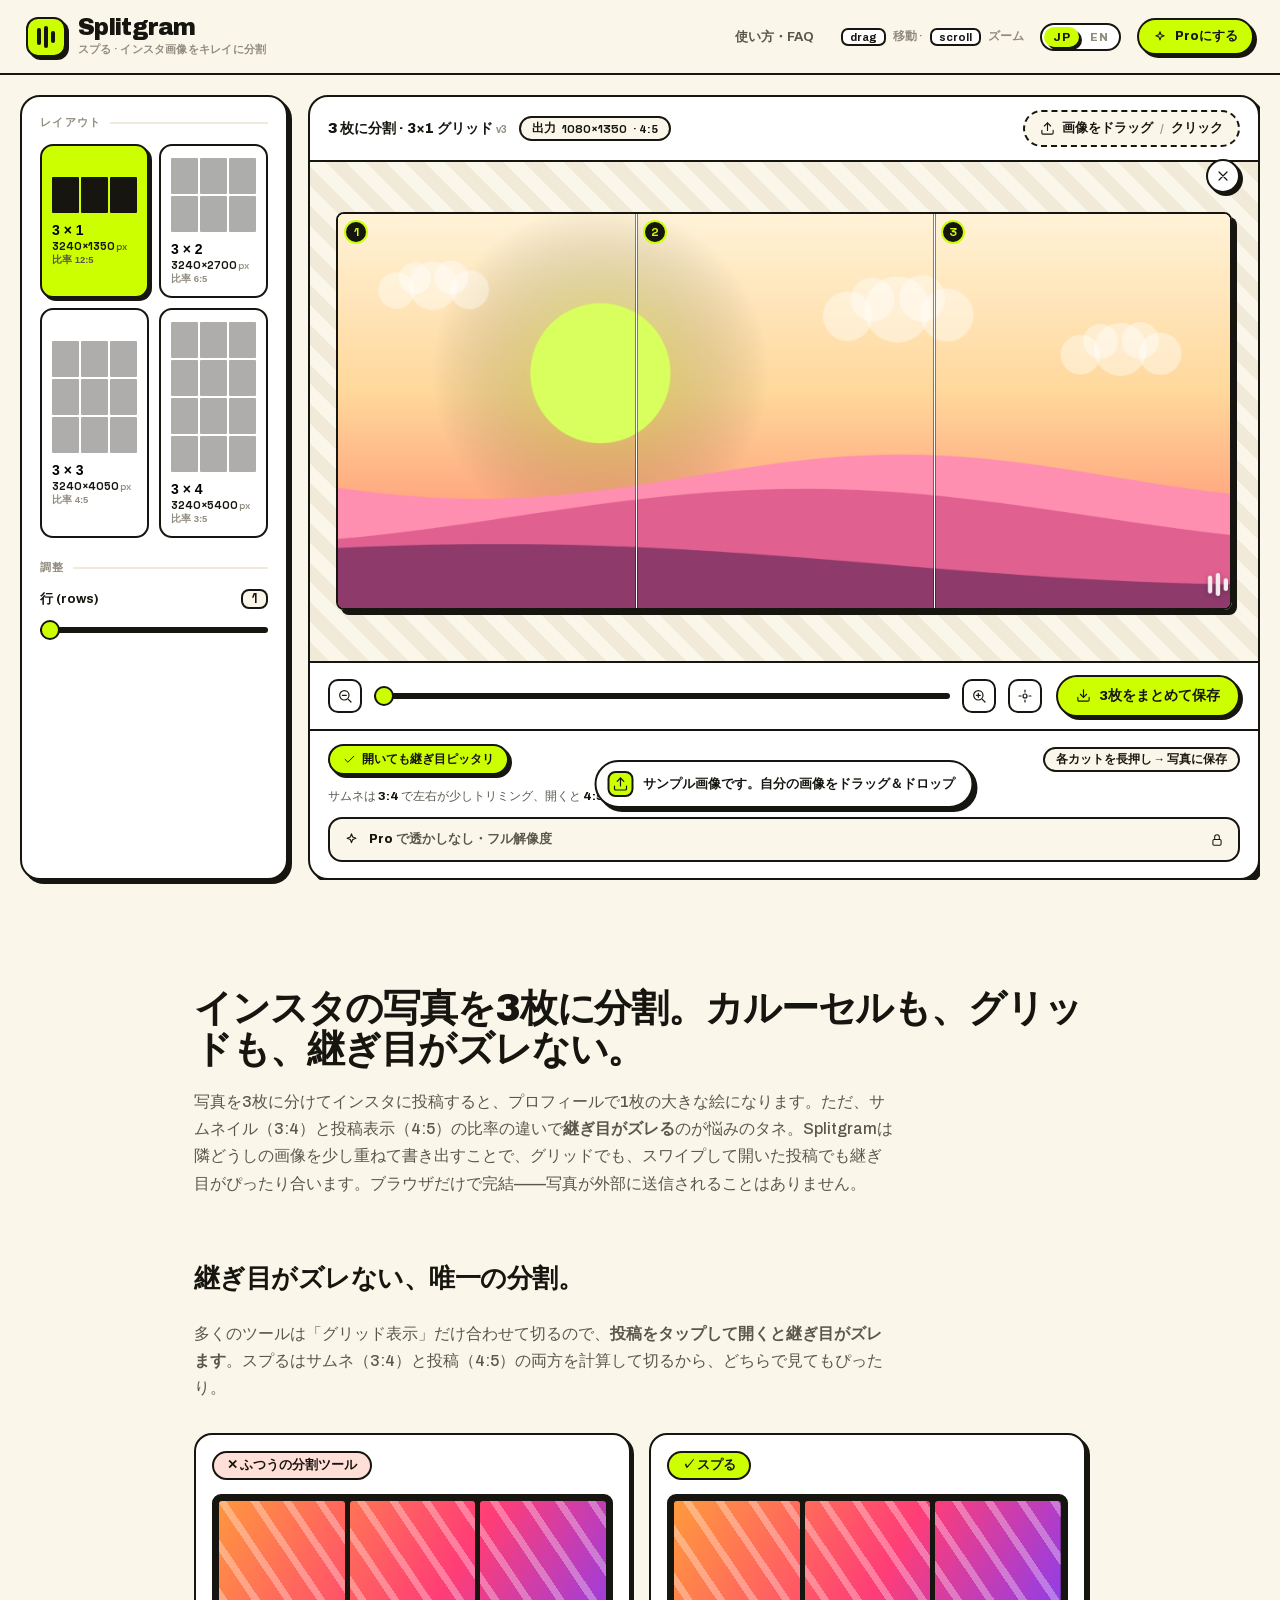
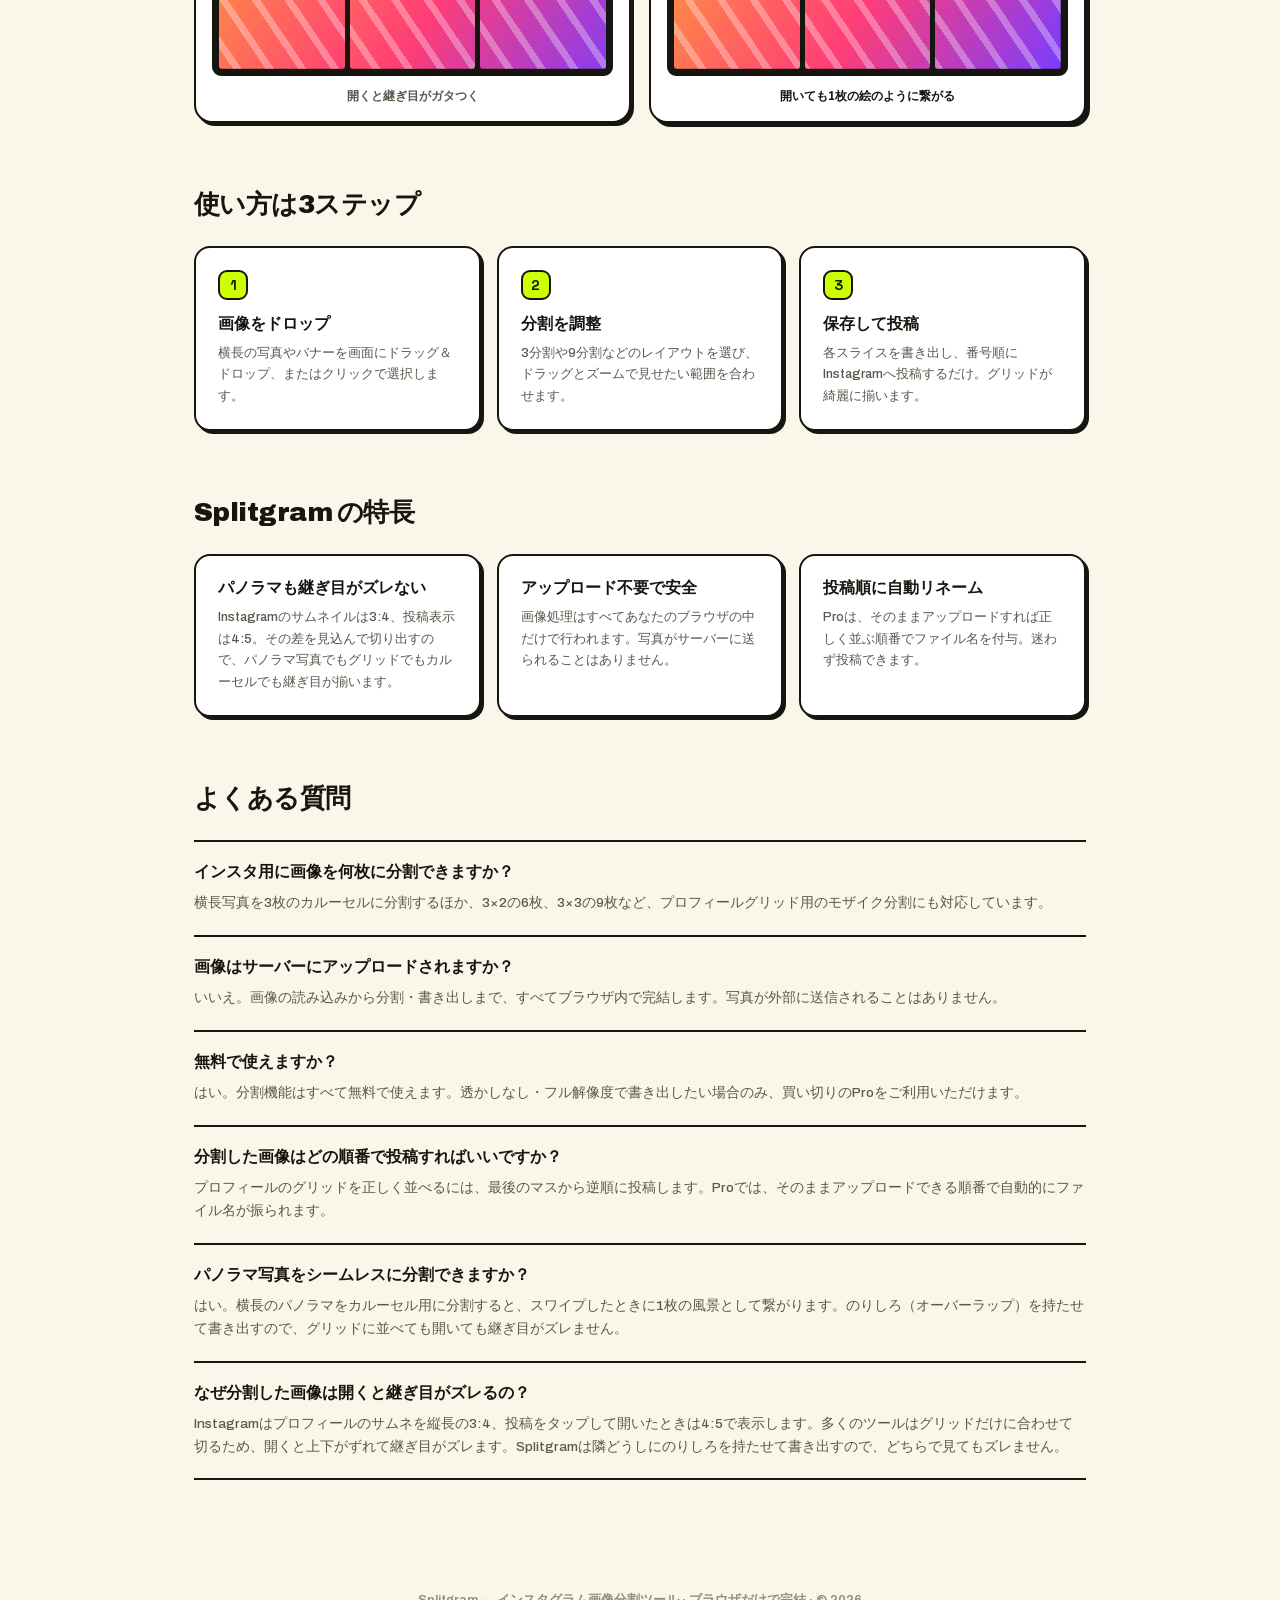
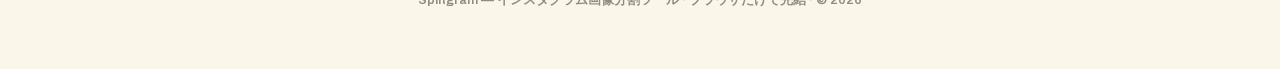
==== index.bundled.html @ 57d4c883 "Initial commit: Splitgram static site Imported from the current Netlify production deploy. Offline P" ====
<!DOCTYPE html>
<html>
<head>
  <meta charset="utf-8">
  <title>インスタ カルーセル・グリッド分割｜継ぎ目がズレない無料ツール - Splitgram</title>
  <style>
    * { margin: 0; padding: 0; box-sizing: border-box; }
    body { background: #faf9f5; display: flex; align-items: center; justify-content: center; min-height: 100vh; font-family: -apple-system, BlinkMacSystemFont, sans-serif; }
    #__bundler_loading { position: fixed; bottom: 20px; right: 20px; font: 13px/1.4 -apple-system, BlinkMacSystemFont, sans-serif; color: #666; background: #fff; padding: 8px 14px; border-radius: 8px; box-shadow: 0 1px 4px rgba(0,0,0,0.12); z-index: 10000; }
    #__bundler_thumbnail { position: fixed; inset: 0; width: 100%; height: 100%; display: flex; align-items: center; justify-content: center; background: #faf9f5; z-index: 9999; }
    #__bundler_thumbnail svg { width: 100%; height: 100%; object-fit: contain; }
    #__bundler_placeholder { color: #999; font-size: 14px; }
  </style>
  <noscript>
    <style>#__bundler_loading { display: none; }</style>
    <div style="position:fixed;bottom:12px;left:12px;font:13px/1.4 -apple-system,BlinkMacSystemFont,sans-serif;color:#999;background:rgba(255,255,255,0.9);padding:6px 12px;border-radius:6px;box-shadow:0 1px 4px rgba(0,0,0,0.08);z-index:10000;">
      This page requires JavaScript to display.
    </div>
  </noscript>
</head>
<body>
  <div id="__bundler_thumbnail">
<svg viewBox="0 0 100 100" xmlns="http://www.w3.org/2000/svg">
<rect width="100" height="100" fill="#FBF6EA"></rect>
<g transform="translate(31,30)">
<rect x="0" y="0" width="11" height="40" rx="3" fill="#16150F"></rect>
<rect x="13.5" y="0" width="11" height="40" rx="3" fill="#CCFF00" stroke="#16150F" stroke-width="2"></rect>
<rect x="27" y="0" width="11" height="40" rx="3" fill="#16150F"></rect>
</g>
</svg>
</div>
  <div id="__bundler_loading">Unpacking...</div>

  <script>
    
document.addEventListener('DOMContentLoaded', async function() {
  const loading = document.getElementById('__bundler_loading');
  function setStatus(msg) { if (loading) loading.textContent = msg; }

  const FONT_MIME = /^(font[/]|application[/](x-)?font-|application[/]vnd\.ms-fontobject)/i;
  const MIME_TOKEN = /^[\w.+-]+[/][\w.+-]+$/;
  function toBase64(bytes) {
    let bin = '';
    for (let i = 0; i < bytes.length; i += 0x8000) {
      bin += String.fromCharCode.apply(null, bytes.subarray(i, i + 0x8000));
    }
    return btoa(bin);
  }

  // Error sink persists across replaceWith since it's on window, not the DOM.
  window.addEventListener('error', function(e) {
    // Failed resource loads (CSP-blocked links, scripts, images) fire plain
    // events at the element — warn only; real JS errors carry message/error.
    if (!e.message && !e.error && e.target && e.target !== window) {
      console.warn('[bundle] resource failed to load:',
        e.target.tagName, String(e.target.src || e.target.href || ''));
      return;
    }
    var p = document.body || document.documentElement;
    var d = document.getElementById('__bundler_err') || p.appendChild(document.createElement('div'));
    d.id = '__bundler_err';
    d.style.cssText = 'position:fixed;bottom:12px;left:12px;right:12px;font:12px/1.4 ui-monospace,monospace;background:#2a1215;color:#ff8a80;padding:10px 14px;border-radius:8px;border:1px solid #5c2b2e;z-index:99999;white-space:pre-wrap;max-height:40vh;overflow:auto';
    d.textContent = (d.textContent ? d.textContent + String.fromCharCode(10) : '') +
      '[bundle] ' + (e.message || e.type) +
      (e.filename ? ' (' + e.filename.slice(0, 60) + ':' + e.lineno + ')' : '');
  }, true);

  try {
    const manifestEl = document.querySelector('script[type="__bundler/manifest"]');
    const templateEl = document.querySelector('script[type="__bundler/template"]');
    if (!manifestEl || !templateEl) {
      setStatus('Error: missing bundle data');
      console.error('[bundler] Missing script tags — manifestEl:', !!manifestEl, 'templateEl:', !!templateEl);
      return;
    }

    const manifest = JSON.parse(manifestEl.textContent);
    let template = JSON.parse(templateEl.textContent);

    // Nested page bundles (iframe targets). Each ships ONCE, in the ROOT
    // document's manifest; frame srcs carry an about:blank#<uuid> marker
    // instead of a substitutable uuid. Every document mints the blobs for
    // its OWN frames — from local text at the root, or text obtained from
    // its DIRECT parent over the relay protocol below — so each frame
    // navigation stays same-origin with its initiator and a deduped page
    // loads at any depth on any host, including a file:// download's
    // opaque origins (where a blob minted by one document cannot be
    // navigated to by another).
    const pageOrderEl = document.querySelector('script[type="__bundler/page_order"]');
    const pageOrder = pageOrderEl ? JSON.parse(pageOrderEl.textContent) : [];
    const pageSet = new Set(pageOrder);
    const pageTexts = {};

    // ── Nested-page text protocol (parent-chain relay) ──
    // Page bundles ship once, in the ROOT document's manifest. Every
    // document mints the blobs for its OWN frames, obtaining page text
    // through a strict parent-chain relay: a document only ever SENDS to
    // its direct parent (which, for every document the publisher's own
    // runtime minted, is another publisher document) and only ACCEPTS
    // text from that direct parent; requests from below are honored only
    // for the document's own child frames, and the ROOT never sends
    // upward at all. That last rule is load-bearing: the artifact host's
    // frame-ancestors allows claude.ai (and friends) to frame an
    // artifact, so window.top can be a FOREIGN document — a top-addressed
    // protocol would hand page uuids to that ancestor and accept forged
    // "page text" from it, minting attacker HTML as an artifact-origin
    // blob document. The chain never touches the ancestor: requests stop
    // at the root, replies are origin-addressed per hop (never '*' when
    // an origin exists), and both directions are origin-gated (on https
    // a foreign sender's origin can never equal this document's; in
    // opaque contexts — file:// — everything serializes as 'null', where
    // an embedded EXTERNAL frame still fails the gate by carrying its
    // own real origin, and a sandboxed child of such a frame is excluded
    // by the own-child-frames check plus uuid unguessability). Shape is
    // deny-by-default: one request form, one reply form, no error
    // replies.
    // window.origin is the SERIALIZED SECURITY origin ('null' in opaque
    // contexts such as a sandboxed preview iframe) — location.origin is
    // computed from the URL and stays 'https://…' even when the document
    // is sandboxed, which would misgate every opaque chain.
    const OWN_TARGET = /^https?:[/][/]/.test(window.origin || '')
      ? window.origin
      : '*';
    function trustedOrigin(e) {
      if (e.origin === window.origin) return true; // https chains; opaque==opaque
      // file:// trees: Chrome serializes the file document's origin as
      // 'file://' while the blob: documents it mints serialize as 'null',
      // so the two legitimate shapes can never string-match — accept the
      // pair in both directions. https origins never serialize as either,
      // and sender identity (own child frame / direct parent) is checked
      // separately.
      return (
        (e.origin === 'null' &&
          (window.origin === 'file://' ||
            window.location.protocol === 'file:')) ||
        (/^file:/.test(e.origin) && window.origin === 'null')
      );
    }
    // Non-empty only in the root document (nested bundles ship an empty
    // island), so it doubles as the root marker: the root answers from
    // local text and treats a miss as authoritative — never relaying to
    // its (possibly foreign) parent.
    const isPageRoot = pageOrder.length > 0;
    const blobUrls = {};
    const resourceBlobs = {};
    const UUID_SHAPE = /^[0-9a-f]{8}-[0-9a-f]{4}-[0-9a-f]{4}-[0-9a-f]{4}-[0-9a-f]{12}$/;
    const pendingFrames = {}; // uuid -> [{el, frag}] awaiting text for own frames
    const pendingRelays = {}; // uuid -> [childWindow] awaiting text to pass down
    function mountPage(el, frag, text) {
      const pageBlob = new Blob([text], { type: 'text/html' });
      const u = URL.createObjectURL(pageBlob);
      resourceBlobs[u] = pageBlob;
      el.src = u + frag;
    }
    function deliverPage(uuid, text) {
      const frames = pendingFrames[uuid];
      delete pendingFrames[uuid];
      if (frames) for (const f of frames) mountPage(f.el, f.frag, text);
      const relays = pendingRelays[uuid];
      delete pendingRelays[uuid];
      if (relays) {
        for (const cw of relays) {
          try { cw.postMessage({ __bundler_page: uuid, __bundler_text: text }, OWN_TARGET); } catch (err) { /* gone */ }
        }
      }
    }
    function ownFrameWindows() {
      const out = [];
      for (const f of Array.from(document.querySelectorAll('iframe'))) {
        try { if (f.contentWindow) out.push(f.contentWindow); } catch (err) { /* detached */ }
      }
      return out;
    }
    window.addEventListener('message', function (e) {
      const d = e.data;
      if (!d || typeof d !== 'object' || !e.source) return;
      // Origin gate first; the structural checks below (own-child-frames
      // for requests, direct-parent + solicited-uuid for replies, the
      // root's never-relay rule) are what hold in fully opaque chains
      // where origin strings can't discriminate — a sandboxed root's
      // FOREIGN wrapper still fails all three even though both serialize
      // as real-vs-'null' rather than matching.
      if (!trustedOrigin(e)) return;
      if (typeof d.__bundler_need === 'string' && UUID_SHAPE.test(d.__bundler_need)) {
        // Requests are honored only for this document's own child frames.
        if (ownFrameWindows().indexOf(e.source) < 0) return;
        const uuid = d.__bundler_need;
        const text = pageTexts[uuid];
        if (typeof text === 'string') {
          try { e.source.postMessage({ __bundler_page: uuid, __bundler_text: text }, OWN_TARGET); } catch (err) { /* gone */ }
          return;
        }
        if (isPageRoot || window.parent === window) return; // authoritative miss
        const waiting = pendingRelays[uuid];
        if (waiting) {
          if (waiting.indexOf(e.source) < 0) waiting.push(e.source);
          return;
        }
        // Never-answered uuids would otherwise accumulate forever under a
        // request spray; past the cap (far above any real page count) new
        // relays are dropped rather than remembered.
        if (Object.keys(pendingRelays).length >= 128) return;
        pendingRelays[uuid] = [e.source];
        window.parent.postMessage({ __bundler_need: uuid }, OWN_TARGET);
      } else if (
        typeof d.__bundler_page === 'string' &&
        UUID_SHAPE.test(d.__bundler_page) &&
        typeof d.__bundler_text === 'string'
      ) {
        // The shape test is load-bearing beyond tidiness: the solicited
        // check below uses the in operator, which matches prototype keys
        // ('__proto__', 'constructor') — an unshaped key would reach
        // deliverPage and throw, painting the error banner.
        // Text is accepted only from the direct parent — the document
        // that minted this one.
        if (e.source !== window.parent || window.parent === window) return;
        if (!(d.__bundler_page in pendingFrames) && !(d.__bundler_page in pendingRelays)) return;
        deliverPage(d.__bundler_page, d.__bundler_text);
      }
    });

    const uuids = Object.keys(manifest);
    setStatus('Unpacking ' + uuids.length + ' assets...');

    await Promise.all(uuids.map(async (uuid) => {
      const entry = manifest[uuid];
      try {
        const binaryStr = atob(entry.data);
        const bytes = new Uint8Array(binaryStr.length);
        for (let i = 0; i < binaryStr.length; i++) bytes[i] = binaryStr.charCodeAt(i);

        let finalBytes = bytes;
        if (entry.compressed) {
          if (typeof DecompressionStream !== 'undefined') {
            const ds = new DecompressionStream('gzip');
            const writer = ds.writable.getWriter();
            const reader = ds.readable.getReader();
            writer.write(bytes);
            writer.close();
            const chunks = [];
            let totalLen = 0;
            while (true) {
              const { done, value } = await reader.read();
              if (done) break;
              chunks.push(value);
              totalLen += value.length;
            }
            finalBytes = new Uint8Array(totalLen);
            let offset = 0;
            for (const chunk of chunks) { finalBytes.set(chunk, offset); offset += chunk.length; }
          } else {
            console.warn('DecompressionStream not available, asset ' + uuid + ' may not render');
          }
        }

        if (pageSet.has(uuid)) {
          pageTexts[uuid] = new TextDecoder().decode(finalBytes);
          return;
        }
        if (FONT_MIME.test(entry.mime) && MIME_TOKEN.test(entry.mime)) {
          // Strict artifact hosts allow font-src data: but not blob:.
          blobUrls[uuid] = 'data:' + entry.mime + ';base64,' +
            (entry.compressed ? toBase64(finalBytes) : entry.data);
        } else {
          const blob = new Blob([finalBytes], { type: entry.mime });
          blobUrls[uuid] = URL.createObjectURL(blob);
          resourceBlobs[blobUrls[uuid]] = blob;
        }
      } catch (err) {
        console.error('Failed to decode asset ' + uuid + ':', err);
        const blob = new Blob([], { type: entry.mime });
        blobUrls[uuid] = URL.createObjectURL(blob);
        resourceBlobs[blobUrls[uuid]] = blob;
      }
    }));

    const extResEl = document.querySelector('script[type="__bundler/ext_resources"]');
    const extResources = extResEl ? JSON.parse(extResEl.textContent) : [];
    const resourceMap = {};
    for (const entry of extResources) {
      if (blobUrls[entry.uuid]) resourceMap[entry.id] = blobUrls[entry.uuid];
    }

    // Artifact-host CSP (connect-src 'self') refuses fetch() of blob: URLs —
    // consumers read these Blobs directly. Survives the swap like the error sink.
    window.__resourceBlobs = resourceBlobs;

    setStatus('Rendering...');
    // Page uuids have no blob here — they ride inside about:blank#<uuid>
    // frame markers the pass below resolves after the swap.
    for (const uuid of uuids) {
      if (pageSet.has(uuid)) continue;
      template = template.split(uuid).join(blobUrls[uuid]);
    }

    // Strip integrity + crossorigin — blob URLs from a file:// document inherit
    // a null origin, so crossorigin forces a CORS fetch that SRI then rejects.
    // The manifest bytes are ours; SRI protects against CDN compromise, not this.
    template = template.replace(/\s+integrity="[^"]*"/gi, '').replace(/\s+crossorigin="[^"]*"/gi, '');

    const resourceScript = '<script>window.__resources = ' +
      JSON.stringify(resourceMap).replace(/<\//g, '<\\/') +
      ';</' + 'script>';
    // Inject after <head> so the DOCTYPE stays first; prepending the script
    // would push the parser into quirks mode. DOMParser always emits a <head>
    // (synthesizing one if the source HTML omitted it) but may carry
    // attributes through, so match the full opening tag. slice() rather than
    // replace() keeps us clear of $-pattern substitution in resourceScript.
    const headOpen = template.match(/<head[^>]*>/i);
    if (headOpen) {
      const i = headOpen.index + headOpen[0].length;
      template = template.slice(0, i) + resourceScript + template.slice(i);
    }

    // Parse the template and swap the root element. Scripts inserted via
    // DOMParser/replaceWith are inert per spec — re-create each with
    // createElement so they execute, awaiting onload for src scripts to
    // preserve ordering (React before ReactDOM before Babel before text/babel).
    const doc = new DOMParser().parseFromString(template, 'text/html');
    document.documentElement.replaceWith(doc.documentElement);

    // Resolve page-frame markers: mint this document's own blob for each
    // framed page — from local text when this is the root, otherwise by
    // asking the direct parent over the relay protocol above. An
    // unanswered request leaves the frame on about:blank, the same
    // degraded state as a refused embed.
    {
      const MARKER = /^about:blank#([0-9a-f]{8}-[0-9a-f]{4}-[0-9a-f]{4}-[0-9a-f]{4}-[0-9a-f]{12})(#.*)?$/;
      const needed = [];
      for (const el of Array.from(document.querySelectorAll('iframe'))) {
        const m = MARKER.exec(el.getAttribute('src') || '');
        if (!m) continue;
        const text = pageTexts[m[1]];
        if (typeof text === 'string') {
          mountPage(el, m[2] || '', text);
        } else if (window.parent !== window && !isPageRoot) {
          const had = pendingFrames[m[1]];
          (pendingFrames[m[1]] = had || []).push({ el: el, frag: m[2] || '' });
          if (!had) needed.push(m[1]);
        }
      }
      for (const uuid of needed) {
        window.parent.postMessage({ __bundler_need: uuid }, OWN_TARGET);
      }
    }

    const dead = Array.from(document.scripts);
    for (const old of dead) {
      const s = document.createElement('script');
      for (const a of old.attributes) s.setAttribute(a.name, a.value);
      s.textContent = old.textContent;
      // text/babel scripts with a src: read and inline. transformScriptTags
      // does XHR against the src, but blob:null/ from a file:// origin is
      // silently dropped. Inlining makes it a plain inline babel script,
      // which transformScriptTags handles unconditionally.
      if ((s.type === 'text/babel' || s.type === 'text/jsx') && s.src) {
        const pre = resourceBlobs[s.src.split('#')[0]];
        s.textContent = pre ? await pre.text() : await (await fetch(s.src)).text();
        s.removeAttribute('src');
      }
      const p = s.src ? new Promise(function(r) { s.onload = s.onerror = r; }) : null;
      old.replaceWith(s);
      if (p) await p;
    }
    // Babel standalone auto-transforms type=text/babel on DOMContentLoaded,
    // which fired before we swapped the document. Trigger manually if present.
    if (window.Babel && typeof window.Babel.transformScriptTags === 'function') {
      window.Babel.transformScriptTags();
    }
  } catch (err) {
    setStatus('Error unpacking: ' + err.message);
    console.error('Bundle unpack error:', err);
  }
});

  </script>

  <script type="__bundler/manifest">
{"c3d21888-2f3d-469c-a097-fc1dfa2e267e":{"mime":"text/javascript","compressed":true,"data":"H4sIAAAAAAAAE+y9a3sbuZEw+l2/ou03E1I2RY09m71I0TiyJCfa2JZWkmc2x/Ertcim1DHZzXSTlpWJ//upK1BAd1Oyx7ObPWf5zFhkN1AACoW6oVDYfPRoLXmU/G6aj7KizpKTLB0t8EmFX4bj7EM2LeezrFgM/1LDc3y1V85vq/zqepH0R+vJi3SUXZbl+0FyWIyGSVqMk3xRJ+lkkk/zdJHVQ6l2dp3XSV0uq1GWjMpxlsBPaXacLItxViWL6yx5dXimj5NJuURwBb5AEC8P9w5enx4kADqTx0lVlotknFfZaFFWt0k5gae+oUWVZdiBzbX+ZFmMFnlZJP2raXmZTgfJJKU668lPa0myuJ1nUDn7OC8r6P/Ozk7SKy//AmB7ya9/ra9n5XgJbT/At9jnSV5k417yTGH1pf56suVhcjEGqb0goPximM7GAIF/9N/2BETvnekhQpN+JzuJfPn735M6m05cMSkwpEmEYj99Wl/fXvvUR4QMEoMA18mfYBSA53pR5TDO7TVo5UNaMRX8kFU1loZOP/nX4XfDJ/x+czPZPTs7eH12ePSaf/54nRVJOh7nxVVSZDdJfTu7LKd1sih5KnC2Blz0eJqlNU5/Uec44em0LrUqFO8R1W0A1S1KgLBRX6dVNt6sq9HmZTp6nxXjTeraKbfQY6BnQAX8JFkiLWG76RURB5U+mGZIwBvT/H1GU4IkyeM82N07Oz94efAKxnN+9qfjAxgtgxpOyqrP/RlmDKAHyLT1jo9OznZfdldDHKfTuNaLk93fr25uUqVXbe2dnp0cwp9XR/sH3ZV5Ks+BTrNGf0+OXhy+PDhZ0eOqxMmqWmr+cLh/R80POKNxzb2j12cH/7lisEAKi+xjY6wvjk5+3D3ZPz85eLECUWV1k1bj8yqbNHD15vQYWcUKRC3rOTKZzpovD09X9Furn0/zutH7VwevjrqrzrJZGdd4ufv//Km7xjT9221c4+jFi9O9k4OD193VysmkHgEDLHzdV7t/en5wfnh2cLJ7dnRyfvqnV8+PXvrK+SKrUmAlWvzF7pv/bCnd+93vtGQPizrOcpUtDuXFi6I/S28vM/p9Oc2YyyZJPknCF8QXi+WU+Jmy2aDAA8OLFUwCEmqxrAqquU2PPq3RH+y3rw89gQ63Dxs4cNDQ29Zi77BfYbk2tLzbXnPja4yCehGw/8Y4gsLBgKKB0tNNlNsJiMQ/ZtkcWG0F7JFlH3DXZVUB+wChWM/Txeg6q4ZUdlPpB4ljjwvtuzIoL6g5AY3Af5fD4qyKdOoe4MiSnxhCOZuXBcD4JG836a+0vkX9xe5u37e/l9iRXo3SYZJfLQERSFL1cnSdpHVyXd4k0xLkRFoky/kYNAsGWF+Xy+k44fU4BpWhwinIFyCKsjEKoe7BP8cG96g1N3roGcgmbDkaQVx5d7T4j2W2zFzNYOADRuVm8kYkUpUBixwvQSW5zK7TDzl0E4Z/QWPOxm9oQPUFKjXT7Cod3aKmkQ2ZomrqKMjIl/RqC+T9tM64iXE+PkUIoJXwWwYlZT4L/+VNoaTCZc/il6iyUQ2d+uTmutQZgBIwN7f+JZZNFwmIcAYnoKa3gAIU+KgFLKrlaJGNu+foiNr9RWnTNbmfXS6vpN0XVTqjuf2kvFAqH3wE5J0uAH9aRBem44J1Fpfq1/hV17yu/E6IVFp5gKx4rtTez2GzRYDi9b2gdd/+/XrAfUBkIT1TqSSfzVkn4jWaF8ibgdAvbwOKgn9AJ0CiWlvVe5Aa8puhK0rvqEOFd8djaGQ5C8brh4oTVwvQXo9GADWQh2Q4ZliZ82RCY765RqMCX/DIkNaZTj+k0xzX1HhNgCKLb8fcusEtN/t4pwPJDrnYp/0MV/[base64]/5Ei94SDodQ0GMaAVvp2nH8p8jLbzi3Q6RSsomcDIlhUZwC/yy6xibNeL5WQyBCN8gSRDMoebYnoAbgtVQPWECmSazfA3WGM58OMxEktSsxzBvhLEvK6X0BNoZv/gBxhcPh2D5RQMg6isDTNnJGBgTYHwpk72wdqUBjKh6uSmrN47gGzYkcF3KJy9dny/XWXZ6ng+aNQxkn6r60WzFsmereajNZUcpnNRz4edAqX9xfYdkJpKR9tju/qAFY+AYsQMz2qc/MV1CcQJb9LkeXqZTZP5dHmVF0OqwdUOiwSsvf2kj3pUkcxhGtMroIKbHCoDfaejUVYTUCYrlcL1upj40NYtynzQYyYLVNzcgxxIOkvHNOOOV4MBV/RprSxi8ejZESp1fSSS8yktl7S6WuKarYfw+2pxPcAnSC3oftitqvS2TyW/T54kz7jSBnzdSr5dHyTn76E/O8mTbf72W3rPPx4/tkwwIahvqRRUf2cbpqfvtl1ZxxOTZF4BTn6EYcGa6PdwfL1BwiPkfq5HcnWN/3coyaoKbLjPwsnT+yPlqcHK0wgtTz1engpinsrPTtQ8bcfN0/sgh0Z6H+xY9AQgpuigjACoriieqdF1WlyRgwmdUdPyKh8NkttymczIh3mTAu8HckZXlNZj+4IU1HKa/QikTyJzP/swvLm5Gf6lRrq+yabTYTA5KxXJz+AS2waeKi/3VIP664Fc59pkP/fWQ+IBfKGA731T9/xMCcXgH/TMjNJF/y3BeOenBRGU1SAmFhtgYaIU2ChAmdqYoo+THA8byhQ263SSbaBLqrjaGJVZNYpVFmwJ8fuCOyRNz9K58Vbmi2xmOy9qxymB5beuc+skffYAy5PlFFj3a2N1jDO0EOukLJgU5lAo/6i9CXsyBPl7nU8W/Z5Q2lbSSx4L3riRHzNifgV2EhgtwAezfpGQPxVAp2PiocN0Pp/erouHmmyfUYpl8oU0jLwair+vk8ODf9tKrheLeb21uXkFfVlewizMNifiYt8k7G6yXN588t0/P/nWw7jvlBTlBlui2O8NWA5Xopzg54UgHf15ixINKu7/EEVJX9bDW1p07wa6PgYR7mQ23MrFeQYzFREJtLrI2EKFsm+KWbmEfo2duSYG11okIF6X5bw/X15O89Eh6kWgVg1IumXVa6N123V47qxLcgCFlYfmpV1sznR9zWs2APLrXyd9+2CI/[base64]/kKm1TirAcI44RqyifRN7Yc57FnaGoST49nrF0wD9A/oI7PLw3hmFH/Yn/SyRhfNAk0WkvTO6ZX8FRU99ZcEyjOuEu5J6JgyTpO962wEjObmGlRBUMABMM4lcUMaJpg61rsDj3WOFcLv5ikIHnWzII4/RYuL3Ea5/rjJnIRFQ8jDES7+EzC2aZYWn8BkgD7nE21xwNZEUmJPb/I6M10A5kTmsXsCZOAcQezqyetXDGfL+AXCjjZcsM7+g5kZrMW4g+kF1dfPxFB2NMX7VRBvh4F/KN8Ded2g6pETCtlERAJUUCMgyRQ48i0vKcAR6sePHsFkPHqENJkm+0ev2BeZMkOWqgrhT6i/pLcOt7RiaR6pYVRvsFmGX5czpHsQf0BI6EhYiOvP9UdnvFfLurgGBYcUJ3TqwDq+qEnRwAV4kzIHoDUyjjtGOLnJoTdYhrEBtQlJblEwlV44FkHluazCuXB9+hFeSgXaXfZv9nNxnF7EvfhcKmU08UxWGZunDZJ/[base64]/EdLlzbNPRKHTbJERlpPXoCNG+P2fSetCZjSqlcRuh//ltF+Z5lYQ/2mGcTBJvbwEuo6on9gkyYzsY14vamcWnKONAjjhGcprBabDl6qy347wZ1lF5i1qDIvs6jZQ09IPaT4lLyCsKBQBCk8UoxxdO+Sly3njbYk0DY0c7R9toUe1hD4FXUK1yxk6asQ8SsbLiik+ow7915I1/Fzk6dRQtTwRaQZjv5R+jVkT/C+h+te/AKmfCotcReYWHV9O5cqMe9aecxtmop3vJEc0B0P+7V5ns/nill95m47blAqTKsv+lvVNQWonUImfU7AQKfLX2XSOnmtUhhFvhHwme6LKibVUrHrs0OS0jz7Sfk3mK4aeDGQiK0UK8XMqg4Yj/t32z6USGW30jXwBh0HzpD0xEQDtTqAp1IJRrgjWUrAeJpOM9siYhpMp9mC45hvCitCKwY/3OuQ4vfnfMjFoJulyutBRkE6Fz0E8gswF8+gK+VC0Rce8atPu0LmWFdCOAwl2bJuFwfMF/zjUGr9BXvNSj0x7M7ur+GOsHTh9gKtKqc/UBpyh9dU0ga+tB9zdQ+fTtxo5drRaFkl9W4yuq7Iol/X0diAdFA88tpvhbtiSnFUwLok9AGBXZA4OE0LoKC1UvKCxU87ZwcXQHFtkw0UwlH3MRsuFWj3K7rCX2klyDIy4bYEksnhsB86hhIZJOkk3ttAGzmi4zMQOSdTOmZc5sueCAWJfJkvaLuujPAwwtD5MDhtwnKNgOSeZ6WjOL2/n6SYHK3Yn5CjrKKRxx4UmtiaMQgNuzTO8SVXOeME9ctKffCJu9DhlZoBEUlU2yvIP2TGxJ1zqlxmwxCAWJjKzBmQ1EQlSdGbQY3ylLM1ZbejbucyUfJBjSVQldtbMViiG/+6F513yuDSDXMhCko9GyRT3keIaZ+Cl+WfI8lrp0spx60uIPQ0oUNp5naNyG4TQLoVtGJyEiQXYetAed9wsEwQSR68pfsLL+AVQ/A1N/gF5+Zxo7w+Hw/WtZJG+Z8eGyCJoj5EDkjzn7WjAvfif0BnFHjbvoiUFkpnaajhDr0yscc+8vBlGGo6ELXcpM5F+EoqWr+Sr+WJPjXTj63lpfr6PxnoZf6Z/5ou8MxHPuHN5CrmJZxIlxb0WaMcKNe6KYJHGy7KNII0nRWjSUGHDDxIS4n42B46N7AVV/FoFA353wepkAaKvnTRdMAZ4Z51+ZczkQcEYCepRlSQq5nB2tOqkCaSVGeqaYKDS7F6VOcfVz8oP/DaBL5WycoaHcYagi1w6VRtjSMQFf5N5FzvoCAs6ooHLIMWFTmGWvVpUIB/E51V92vlxGKBB7ziuZDy0b3vuR29gtgBmwJhAP6xonCN0E6NURoVxVOWkl9REdGKgAguCCatJ25VNgIBM2TmPsKBLFBiEodjVbTLF7bdh791AulYF/oS3ocE/wD0dPnHB8poOsyCDxJ0/p+/wGEBDAM2N+nLvjb3vnn73z+vQG2aUsuHAqMS5UJKC0cveZEDRrGby1kVeTEovBsTwYijHsjHSb1ktg8QC8VtHQALW7AwDAiiQo/dNTTIFl62feAokmQIbTf49/ZCe0tyFRD5Mvql73N+3376TL0/e+d0WnhXSmt2xm233TqI8cfs3QJqLkZgUZItDD0Jy9EOgnbXg3RD469FN4RDFMNbtqLsmRMoOotbe8mOzl76m/4YhDm5O9pez2S0iOjSz6LGfL5j/llkM+NBeWQDB51kxCqJ3UYlS+7G+Bq4GwgjWEBiXIPFGuFlEOKz33rjFbbp5DCvzf75V7V9+vuGLtDW3WDg2cxKgJ5gtVMXiOUaY7aDsbnUMliNaMUTQx7T6lv6ynM3VY+IDwAgfjLN+e4uDNnpa1cO8xl41DH7e7VwjTwN0z1njOj1EfylKtyt4qC/JarJ0NkLbHqBPHMtBvMNUegeTLKg4wNuzgogJ1lk67TsIoVIqfMa9DWY7rymU6pBDben7UJ5trwzDKMqNKhtnwPDAWrOjk9r9VAcn7ZuW4J3rxKb3ESQXPZQshK8LUJRRQANfJr0iJw8jxqFu1BmFsH7gY5frbA6wJ42P/TBAFKRnsDDKKp2CScoH5ZJTEF93S645oHvz6dNv//mfIjeGG2bNDk/aUaYYUFq5bJkg5aZ1nlUbi3KDToKCgluMxYHhX3GYavZxlM3Z7mDyQcWg4gAG9LLUdXqVub/ZR5I84ptmiEDSMDezYdIXTUPdh+L+Nk1QBxGVeF6R3AJR/DUBFN/VhcwEU/e6skwi/1+9AN76Iv/4KmPzQ4x6Dq5Fd1JCi9jNPSlw8xJWqXivvMEME4NipE+txbEvGIFZcmjUWXpFgLIM3Sc43bj3Us9h6sY8vaxDukln56/GJSG1A8s9M9B21ByV45bNE61yjsx0YduAE/YXQYVqNJS3zcp09ordY3F0DQXX8AJ1gTXqVxPpJ6L1K6A/WLBIuXsSzHaG9NE+EwtQLL2qgMEPPCytKrW8FtOMQsDOj9BLl/SDowU6ThdM0q1KdLarwSEkZtES5bBx0K/J+Xh5CxSD+kDOR678kiAjtl6Q+YNFe2jNpmAIKLzrdA4KOer1CLZeYohPNrZ+gUrOCPPU+mDifooOYVQOBsn77NYdokITG7hblYMthMLp9NQF9gyMSjBIssUIlE/kZGRgM1R4T4aWQqNARNy7orBPrc8r33LUQTjuG/KkIjsYCiQFiHxuVtYYYz+byQqtjYeUfXvE/[base64]/2mfj9K5kHWi/X6kkjmNhDLL1FnATYR6XsIy+gO4IY5jXYhOOGhazlFOzSAY9bBiQj4RXhh2A2Bjj5hV/EsKIXpdk2JsdfxYqER6YyzHgm7xvS2xpljTBETniexlqkVa2RFv6Y3a4SEdZE7pJ9VjpxKGnvjJcJb97gGYqcHbIFSoSyWogSApb/kPwj7JrkaZnBOqatD1pd45YlpH+WuoAQrxi6GalH1oWgYrNTFDN9okrahxZxy1n2zGteUouqXKIb+7osae8Z+T3O6ro00SWEr7LFjxVOMrlU+kBGWXVGdlZeFPr1hkoE2/McOe2jjHcSV9VGH5uT5+ZpI7wxqMEdda1oV6UZ1604yNm/cDqYaF+qvVhAfPAgeWbHhuHNfQwYDkrCw/WHyZYtSLSKM4JHllFTw7071vmZ/qsMjyhgvopNPNuoawzrvgA5w2fj4nnYY/8CzQNZtaHRtWgZc0/q9FyPXpeLTAUlrkbthx6XUmZ4Bau6Ip6NZw3Y84piqrO7YOD6U1KNnkc1cBqCMeieUrIT7wBBn/9AIgUIF5YIuloK9FoCb/oLLrW8oEOuPPyQahr5FSw7EHOAqmHOFTIIQJJfYiaQJks44c3LMfMBMM04JEHkZr5imOsSHU48ImfRP731weQiOyW/zESO8pJD1e05+fUZYEv6f1d+hjbKWNiF0EBUawPMxNrBB7VroHRU/O0EJySV2hLJbDlUK89/oVlkHAM0dU3qmmbNY85b01rPppBpqan5Y9rqxulrmtVPKXfNK0xd0wrA5nRpqa0JXVbWdVldugG8xIwuAmTVVDYyktgpG/7qV1zBLgPTIZsYx3dFj6GoN9RTRdDViI9p2AEukCG8qFGV7hnBF86gT+UTNyziurp3y1pheB704VizAbX3IU7us9XajpWYC5KQhFeOWBoAgXP2nxNO/tPWjkvDE4+TpKiIurZ1bdIP8Afn31d60OCvQd9dQYu/T2sdyOxi6kNe+Ch/XmHCoPYhurxBdohhr3DAmEAocMxGsyvTn95Oy3QM74Pyw3N50ayBoWjN4vg0QF/sDOHPXVhAMH1pen09bNz5RT7Gk9AiuFyl9vm4w2s7AQGOSuHySs5vhGIkas05isPdIx8o6fekwxI+FcnB6cHJDwf7uFSPT51zGzToLfL4DKTZif15fo6Z4KInlAKPn60liUtkQqkk0ik2DJq/bFmdXpMtZ97BwgrfyYmn3UsgcNafoUhtIjvbC7jAv1AnhtH/gDoHuvVHdAC/zd4IceSOIeJxfYzDhqVv5x9HJ/vUDt/w20DYz3jrGLSREAyWMzSLbQukX/9aYGpIo2AlJLw2552nuDaK4fZxR4oYSrCt2Y4qmK0vRRVQz9dAFYH5b0MVGpF3oIpfAKJwFNL676lLuj/ZYiHpeUwi3F0N6OSjmW3b3X4wOPYH3espHHd3ObtVph9Rmb+pt5ILGPiFi+gnn8UwOatuc47ukJQMGqdTZTVu55K6DJrxhcPWheSzYaTiuU3x/KJvzACiMFyUcwSCDXI0uyRifXSdT8fepcFn6cXgQYcWdoT8uH43lgBxt/u6mUQ23F/[base64]/zGHJUqQe+z9C8lhkqQX8T6UMiGGNHUYt0UJneWLvIReatGOs205nCvCn2iSiAC5keoVb+ntYUhhmnBuxO8Q6ItXN6Kh3ZZSwAHusNNPIe6uxjmywyQyampUkSpVKZhopcb4KOfdyuMqGsuVHIkbGBoo/rFeb0E8zIwNBpGmt1rVoPFip9Yg+H/fUxyyhmqdZ+tFDxgwoTsRvYqJfmcxCsXJaW8xIDgMY67dtHyxOY4wwGHfdAe9rgkBowuRgSpEcf5Ag/U1OXA7TPi+kTPPwNz4cCUkEvDP8lPnqgbA+Y1A/aZXiGRLlYlSaZmPXBYJhjZjMyZwhFSGamkXWuLDX70iQzUxkPifY2nIKvDZzzjf9fDgTC7jTqlpPEKnxLH2U0eLXgXqrp9JMfOOMwWA40TOc/M2zgXSOgXiYbSenEiZzugBLV0YbajhzzrmnWOFgrGItAESpA5g8NjI8iLh3joS0PIgXElVU4RK5ySE/[base64]/QqoehK3JOkXYAi/+sS2Vk+hhr55JZ5ZtpYHwJIl+FW0sxZPvCNPZdNdXu8l2jqMqO5LllBygLYCHmL/lVI5Gt479VbcjZUXpmgkW/JGSLf+kk2KqtxtCcKXGuO6d5xI3uizD/XQ3GZ4QLwOS855Z5bn434PQm3kJycOFmTKcc5+URPdFIw/[base64]/cpjiV7IYLChcCxnN6USYS2KDN/UAc+9HBRp6WNDRnLzQ2ZogwLOW0lSTi5CcdrrB1K5xjDMXASsDIgZ/b1xRrj/r8EaNeXxpn1Ey0H6yRzGGgjBC0fDLGu2V5dq3+cUH5qUIXMP//FHA0QLLVz4o1FIVThKhOsVcNXC7xI/CsKDrRo+Lkc1P9hI5/nwejGb/h+mEiN7ouMEgWIkIlg9j2TSA0lZcYs4oW0Wlj11VqH1g9oBh3xRNDydDQuqeIc0P3tPfj6/WyCx5Y1ntHobD3klBxmrKT00Z5VvHMUUR23s+bYEwG1708RYJtaM/Bwrvc1GaemQ8S/bDtlWO+KFvIM2aMt9ZRxTHJIvuh33RTAcegB2rMM3ecY3RWyFhRSSmw3/Vp7cBYSKCSHNJF7c6FBITqyuUiQSLg8mJVYIdAB03kjJErlh6CXBz12eeq29jq6PB+FeUHwiyZUNHQzUs7f68p1Dh3/UabMiAvZkqalaM+PwPwzfxYOAcvZdT5VjfhiyFlCDB66PqfXKwgfbItcAdGGsBui/fBzMok5Tw5OTRlp+Sflrk2ZK22QjeWoXWVQeJvmJRwW1MtQyiAX5ui1jzTC9XAuc7y0U1y86jJHIkY+oimft7sRZDkW/3YY/v42GBc/CXLoe+ts8zKObw3LxeXTdMgmJqVOQxELCt7OKH7Rjjc+3eBoBbltOP/jcI2yZ+5mhIAk5vT6UQsfWXJLYNvMm2WmW3u5cWO0wufEG/dvFf9dSsYDvsWBC4wRbR1b3978jF499kGEkXyOcxJ+jeHZ3sFHvTUFH1XvJlmzmByhARhwM9PP2xVp5OMKNRpV85m7GHWgU9cMqHndY4p3eWrXOscUw4BXs4Gy3GEvKMBR55XR8oPohsKo/etzhrMET7yEIuubrDbmXXHmQmBfUZ/P7nPsfPFGvgnkmHgbzyA/Hhxy4nukovU43JV69UqWTo07yK1XPM6ZbQOGHaVS+RMnDllfoePhaEei08i4tD0nOOVXMLVH2WcvKjvNdPBTHm22bM1+gK0H5rQs6Vg+M6x6ewEc3N+4dgfjC4FXtAeXqDY8PNlTToyq/wpQFIvdQWo7Ked6ml8qpzJ8+DZyFLxN/fx2XdS2t7vQsr9bqK9QtEewpqlk55cMW+JRugOih1Gt/3Muhb0n0NYXHqhhBZK2rBaadAzrTUEgk54KSuwD1XWWSpcodXvHOQVU6MHBVcFqbpspLsMYoKJTDEcRvWFY23SkBXGZ625EfjOqOfjheKSTe4jygblAD7D9uSCJi8QAIqN0V3enh4ZZygZEDSw++jqmAqEaHKDq90Gc/TTgeeeId0POUNq9claZ1oW+0o508taGI/CPYDp0qu8xFxuk19KUqKU39I7DOdbJUj7G/O/SZJNZmOus08PiPYTZ4WuzSneTKUj/IB92aVdKtJtpCn6+AOc39pzsAdRs9Xv34XwPof6IB1D4wa6N065N2Vd5zh6ehXf2QVfmEt1ZcKgO/s6kaG5f9HN0pr8lDbbUnny9JtzPF48AvZYTNJOoXXOyis18mi1KooeXMzxVfcpZdpsscVsANSB56fFWyPNYoaf/IxcRTleZGFiN6jWnu9OB4l+7XROY/pLM39PjN8+DNFr1xU3NQj9I5a754lIiER11Kci+MINAjOLTTRvjPOXdUiG7eSaXNZVFNMoLsssQp5rUgbatxEazUli6FX1vbjDYN6elJdpV9hPFsvt3Zerd5tR29rl6W5fvlPPE7i72d3hb8821Pvc6ACXzwtMcrIIYwZqkLELB3slXVN40PzPbnDGOr/RJVD7LtylsqI2vzU2iY9H6Fwjpot7GGOMHwGe7x8C2RmgWEg7dog5oCT1K5uwF5L971klynH/zmtN/9lzgIm4SKjW4fyvEqJcEcXPOG55KP5ZQi6CYH4Wz8efMxTkZzFt+E1fp89iFcJPDIIbq7mQGg69ebvSaX+T0dHqP4EKJinj9O7sybxuSZdKaIBMClmIOqI6pCi+66b3yslnZnRhyBBAA4lseTsQPB2+2fULEG/BzSv5ptmrOOTILqLpGCjLxj8ZgpswfehAUhep0pRi0rokG67pecNw/5CumXiCM+j5zL9RM+6d7lFKpPb4N4iqzA/GIKTjd/OcP1Jcjr92AJ0yU/uEXFMVUHp5zLjSqZiDdrlVp+qM8tQzTmWVPz36S7DKf5CNiW0HcS3NrZrkgbmGYnqG0N90mbbpYn9QcTzmjTFPVSzUj5k7s9ee4l0hJIbS2QtfTWZfDof/fPLfGFs3R+CApSqEcMeK0PlG0cV3g504BM3dPyRVo1U2ji8mX3mQokr+AEc8Mz4hTVnnrT+LnIzl6A/[base64]/1HXGiwKd0F7Pehyx43Pp/LfryZavGVjQmtXKoKZx/kSW+p7vRc8ec3ML449tTBI/TQDt0lmh0OnETXPfnXEzBFzJ9DpmTNoYyO2e1ZlGYdf05IppyzNlb3lZymkZImMyUMi7EBof+9vkQKmLfHLB+WJJBnGwDudkqSnqVw69odzUFOygJsegNK0ECL+XmF+7WmKsD9DgjSRrcPG/coYOaRiDzm6GMSiTigm/YWhQWcmdXqjBvK/ZXhnyOWSQxVmN0pj0vtQIRP5EWCSJile1PZAVSzezuTcog6PS6zEz6hSwccXtoNqnNfvd/Ii4Q3MDIqC2TUl4cFlKHnJ5zWmNMF08NF3LMr+VWJsBH+NPrXOFPacfsqrOQJrtKRfQrLPjkmx15toUeaiMornAWBjD4ul/9Qn8eVMHXOp+HXJOQFF6gGciTPHwpMIuQ+z97PQrFocxSyINrDEcYk/AU/[base64]/1e29aO6Jmq0tUJKdT3tSZd0oAvmDJAi8NA2z1PEuvIR2Cny1uiaae2lLXTm+yY2aMtwNiJJlO0IJeZPPwSc7Lwzdwc425U/oP+ljWtDBEQuyvrw/BNI7CTHTZYI2hSzOln89fN7gqLYRfZPF4/BptzBuFjdweX08iWEe/c8qJvTxqzltjM/tIJXbFWd45c485OcDz0Se2vEW71f24PRziW/HTMrx3yH5l2OxwIzXjJyR8iSPCB76Hw7+UOawgUINJbH1CsRU2g88frsvtsId8kHOWid+lojQeCWZdnU4z1qGNUBmwk1YXmxwVjZdWW/SIpRYsR2+dU43Wmlvn7HmsyH0kR9/ojOckZxv/ItxpCC4y+BzHPv1UKEC+Bgzq6OoeQ8p+ITzXrQZ2eEWX1KB0A5hyScU0SwVzbX6/Z48++RE7jo04UpdfFp/cUcbff4QdWKx/IjuHMxOmc38QMKyF7Ujmmj35i/00g4r9f7qnwQSm3WE3J+7xU6A4NQmkwaeGa3Xwhg4lHZfxJ+FrfyWPLOTI2RIZXGq0OVlmyIvjJ+jg8k7y9p3XkkZOPaJHHd4trspGY2Q4YplGH/C92+LlhOpCEdSeY5GR652bYbq38UB88UG7X+COVcAQfpGlQEP5mSSrtKS+6bPWQdptAR+MhM03KMe6F4tgXjuILD58Xzx+vM2+abR6NACruKUjkG2TVjT5FKtsGSfZXF5d33u2fpmJwuMXym4YVMC34PUBvMZl/o/Gt3zPwqKP3Lu9Fp4VvmphOVqghSJ8i4MIjpLI/UnJABviVem3cgGN2yJf76Y0drx8anSiwRxeTHHrjK56VyyLHtC/J42Rb4KBuU7YvTvoOlSo5A69KttgzTlcnD+TRBelc5DG6zzmxtFG3V3T0c6g6anyYHRVsEwIMHtCRdnpO8mrWnUz2mVrV3zIy/PBBxiwc1gveMvl0ljcDHWgyOx2wL4KMrGRaLGrYR/mv2efIXTLoSutMf2cdD3a1QV9X8SJhFIidaBBmGriz4G7vlLOgLkG5CS2iVNwh+HTy5qiIJMUMyVL1NsiHy2nZPNg0njct2uIg4jfqDYSMh07Tw5WLHysDcgiiKebXHY4YRe2xIVjYDp/DC4CH1ExwqEeNeiYTN7ITezKeMJtXAPHXjql/aFcRyxJOUlHp+0uP4tsX+h+JnPu6Ea3FhUq3P3jU17CjPoS7fVDlJKeowNOMbHq2AfoquvyMriYMrkADoVzDVD5NrTn+aK+UFBOWWUHBA2LojeZ0fOWLkB+RhVYodP0i4q5+PS1Td5ozj/vog2Gh1XTilxi0Ja4EJIZDDKfT0l06Uqq5O5VPnmLkWFXZZX/zZy/pa1tVww5LzDRGWVaR8JCxkBPa0IUPKetbTOPHtSC805zlO1N2doPvEMTc19vyUS/plPUGJpIjTouzxBfpJeYr73vGgdZxPUwXX9QSZ7vnpzZ4kMP61Qfms7wyWbod+6n5ANfqIlLMcNlu8g4L4U7F30ug/qBT2Ba8hq0FXnaXga69EaIDTnLe8otPsMU+6140yTh1Ed3Dt3MI1NBrTEaHKbBa0qhDJPT5eia5jjFnMHZNCEyraSEk+gwAljJYAiTUr+VfGs6fUb3/FCEeV4R/5N34nqu+GYcrbEnuULDp0jJYwqzrv29ZujBuabQZsk7AmP44RV295R6KQtae2iRGkI/v5qWl+kU3TLhNT34R3DoEoiuWINBIlM/twxgSyFZ4Li2r9Ma2UA2Js8buf9eZzXwO+m/YiSIE+qsqqVNd1dW2vdnYY4KrRyFA+h4cRY8lbNsYukIutRHVA74Ht5SbGWJh1cqFA0OeJyHhxVu0mrMVyrC4r7M8aIvugX3OkqIpejWTT65FRhEsCVs9KLqBVN+2wUoBpNgg7xVnZqA64CVjBE/Bgk68Pux2665xtkO94S2eFMIhzylDEvsgyYHb7agTaGUGYsmL8AU0wUF/ZB8IfVLgIsrLDheDnPR13HYY+V+zflnd1yiJ7L8HqTW9Gjfo5LzMkdVXXpuYTTJb2XiXDZhtyK/bzjHOdiymYOKfHZdiaj287HzBxp3oGvXNMdev2d3ONRV74jq2zqfBuZHHU7DeRdeWzjSeStw9/2TJdFAGn0GGUTDCQDde0y2Ute4gkI4uM6W7hzg0682wqdfNMSn9xrj03iQT+8eZSBvf8YYDZx7j9DU6RyfKYOj62qmbWxeBfiMcXUxqXZRei9W1SmFv5Rh6Zf/IoZlmvsihqX175wwc572s+Ysaq9xGUijoQYptt4twp8WgmjVdbr2YU9FEF+YNi5QzY/RS3pKUSYZ6Cl44QPO2cM/+fSe0GWMPBrnEv5RqnuE9RDyRu01UYChZ9/UveHD+LzySsLtUufinVw7k8GsyjdJqXOnyjLL+bqouT/lphdf4ZglzMZfoJiEWXB0MDHJJTuOC3Cvo1PtMRs9EYslsdGu3cWeBuUiNwHXwVfu4MebAhO/5+kUTGHcVt6gyBV8cyzXPItPHh/JCTMs98Q/+wu7MHbksJQjYcxTf+iAVy65vPGjyCNMGpUuljVtlQY98iRMvgLeh3e1/P6LlgDyKyggbocK9yV9Ep4Wy8U7yRszSJ8UqGfsYkovNsuvruVKtiTL0ZA3096rHVmQGo4xnpQ2F9M93mQSX5obTwDdoovcbxkgmk6zoWcBMzxybxb5DHOoqU680DMXKd/450HyBVYalMZIKTE14a369eh4rmSl9WW0u36YHibMNV5GOMk/YpXcBbZWOONLwtwNmRUjtchHt3gbjMsEpYgf4pe+Z2N8/+hRcK4JP12zr1T3978nn0EcOoH3mGf8yO6i0nLLhQv61jfuiL+9mNustAP2RR3zsa5ukqv/YEhxi7kVKfw2QAo/ai/mkEIjbcFGGBj1WWPbpMvjMEodV14Pz6A01xll0yzk/U2ac1ZLsaCVZC1IdljinOJlvAvJXa033ov7n8IqcLW6moi7ueOXDdTJK4M3mdGWIg5n2j0t0wigb0OXEmnINy1NtvFPKRoSYlip++yxaIfI7bfwJI04tJl54FBKPKY0vi3SWT7CDQ3S/EA3BKUJd7sk3Evz4IobfLyVfFP/ufhzAeoGeiTH7pqvaVm+pxuptpI/FwlVhol7Dpz3PbKwfMbOP0wdxTd1j0Z0gos21uZppUxxhjM7zhDxwM0oE6AfVG+EF+Amr4J7XHCIfej1zvc6jIc4jN5w05Trra9jtykMR9XYsAtL8lrCt8uK8vWp//o6k84/6w2CKWsLo2qfswf9nvgCe0isAZD/nbXVs/bw/[base64]/QcLprmO65IypMD5qIBeYEvxIZHCInPQcxreZgcsPbMsQy3vHj9hay+PIcb1mI/gcx2Set1pxrXvrn3lfllvhj2YpsxSgoSoYGm+hXdZOVJyuXT5swTo2lZZ9Pb8JxbK4Xwp41Obg2V9GyXgjyo/LEJT909Efr5FDg1Wh0Ujo6/PuH5JXJ/qjvWOl+J5Fwf/jHpzXWPic2N/r+F0lxnvhqZrYXvQ2+CtozvQgk2cXcF9tlxp8SgvUJVRVx6D/[base64]/0GR3v2i1uMZ9sLjuM7q1zSzvLJjhI0lD7mmQbG+/S2yhtk8ukJ68912g/Z3s3IuXqEY138QDLUOMRLb3dDsG4AneKQRfBs3YMGDyg9iRBSXeohPHNoyo6eDhb8pdhR4ofNlLeFNZh3s7/TE9Q2HofccAEV6QVXyUpV8pJYYNRLwMJGcvHhi9fKid8PG9bgkoSuvfbSCC2odDdnBcg0PIFq8EyWj7LTuYexjymeLuAaQNDEcSBGcrBGVS9zDjOC/kAycphWPP5Us68F/mIY7jSoixuZ+WyNuQIy893jM/WRz3Q8/NsFkoPNsAgGb2Xe7vZ9imv8hEvSx3cgkKS6GaCOuocXXQS9ybx14DXy6sruugg1Xw1bIGGUBI5P2uYuWZTpQSsYDf+BNw9FJLqLX6PF9XjYT6aMdcHUWlC1OpVCzXlyaMtFQoxfZ/[base64]/8y+wqHd3+gWPUWuoevXhxundycPA6qnc6Asa9e3yY+Ed76ejaZSn1j73fWke5as7WuunBJAeih80LpbVam+7p/BouK/QqBXVVoSCGblVBG4G1qlwsX7GsMia8w1EYM98Fg3mZ9N4Y8VwlbumZPHcJ+8FJm/AmGWaIBS3qxZRWgpOZtEbhxY1PAuVhuMxOmDtbgr0EwOUSY73Zl4PMXraf+D5K5JoGClh1yvc70R+zG0UaCPBXNNTDcXf6zAYxRQqPnhHTWMOQQ5EhsLjl6zPwGiDHnCx1PehiZC0GAELcsmHtzZTJLTYLKXrWDdsb+DXQYQ5QD1rHfH8lz5G+Snx8HV5wJXjZ0i/hboK9IIJecz/+VyH8X4Xwv1chpJXNquB/lxZITMzpgPRrhQYYv//K+p8bl+yQYkAOuriyyi0E8ri7x0mY3tqX9zmugzWOQ7a1G3LascjDgs/hX+OuEm9H/QG+8uVwdCLDn4LM6Q4sTbd0WY5veW/[base64]/QEk2wOEnm1xRB+KPLMmmCyzFhFmkkvCGHvAdv22aYnidiRHrNTV9jPs1UNRBkMVNYv3g6rpZklqb8lFxIYYpGT8+8jswygsYkOK4vfzuXUcuKa+6U8TGudIwOTppqYnzIPuW+a5wemTQ526P8E1fenosok/C9ToWJI0XSqdRIdpK4rjknO87GS0xxie71AMXT7Aq0+xmfUqXnNUYU+aRam5tENEVJa9bfareUvWCeI5drCnebDQdld5zrpIm/23H9bfW7YUZCUUOj6XEw1ht7FgMSnjw6HMQgCHsV3ezOC6PjsFdaVG1k0hb1ajzOdtzHLpT+y8d97ML143FHDsYv63jIAjqWz7AFXNuSOsW4pr5scNOPz1tVnY23AG5r/wTofQSgKv6LR+Opxm51xd+/Unfubqe9dxMdQnBQ4Wd3JgLb1vYBKTt93mobYBBH/ZWab4Pc1gOwlXAbvyx+ua6sbKKtTy9TWDiLX65D3fBbBZJmU9UUTl+1L13Q23ryCrXvXwAfTbitlDKbkwnyIfsDMPJp1qdrC36B7tyjobb+kfePllpfDtNN6BZusGleuJPqyuTv38WOTq5ujat+aumld+F1Wwifhy4LsR0vfCmI6exXarkNcivljL/WWBFSWwunt8XoQG7UPsVYL7AaLutRlV/[base64]/8ZiM/X2g8db64PdVuZw3HuyBIQvTwuHbwZuDYhwe5tDeQUeQvmkGzbPh+TnZh/v+UeKP5sRQ4G3dj7mUWP8WBxh7YHXVzUdRUsCEGvWpAItyw8fbbCjdUDIh/ggukx1LatvBa8SteZ8Lqn0BymzhC9wI7n0Bwr4pEUW/OySbIlc6P1ERN0Nx2WDqokoweXFxnE8kSTXmwfS6Xl4OR+Vsc5KOsksw4dnA38zrGgzDzSf/9u2//Zu3pjRksk7s0fG74sziqCP77oPkjPAEY9+G1727F/Fpcz65JVmHZcBki89mS6pvDMKuiE6pFsZM4axLQIrtFhBLy1OkgJbHNO0tz2lCup67ee0qcFDoK48VY0z5JSIHoT5vhbhYl2AlPn7MDTRkPHDfonNBByA2NoKjHr/4Qv/6BPvfTZJEe+bKSolRsEXcqhI2Z159WrdjYfL+DGDIFDuhMf1/BjTkoJ3QZNl8Bjjit53wZLl9BjxioqvhmWX6uYBd1dUt0Dr/XNgHRQjVU+kvwCKa6/i34SoWx1JYZpKRTwwXyd+yqhQH0pk4UVP0nqGLjLdgkmPyjCUTTJOc4o4KCKeWlLTSK4pQad1x+NUT3Yw4vU5Biz+UwdbD9vJGIZrkH0MdJmNN9/kyny4OC3eE5AXuSNGWXnSzXdMgo9Nbkpi9y8m6idcScaI11BV/eKVJAUfSKd5XurylFI8J+p79bhgeLbWUwv5uTkRmKOET5sHCK2M+rgfFceS0bQFI+zikTbnhospn/fUhPe5v/rnoJ4/66SJZf7a+aSAm2rkdAfDrX/OXt0/e0U3awXUg2otNe5ZFISz0uijy01MnahomRgrQ0fKCM2bxpqFuCCp1iuHS452MuSbB9htiKszYmw0TWOGVJsF1ZaNgbilOxYQ6YYljjqi4/TFL379KUaOTrXX3IIg6Sp65F1uYHZl70tJMQvHkMfi+t54a5MjpwyJqnBSUk5dT3ekcb27yiWU0P3Blp/X7jJOFpoJL2TJLARvvdWNlgMdsxAmPIbfAl8Dw41yiRNDJg0nBQa6ES09ROhM9xXuwFhCLNHeksjYQgSEcMIz1QHvg8ncFdFCpmFO4mcOdiqqUc/J+/n0UiNpDebmsjytMDYUu4NF7jEbCztJqGs7jN7E6cMi5AjT22Ycac1c6oCRmaM3uWD4VILNZIOnag/3VE7cLiz3Gw664+IxXALjw/sEP4aaN238kD79sGkbWtvQFgCJNyeZT7dSeu7qThIkOApMxoCDL5HQnXgiU+J3d3GosAql06laB31/SPFXMi1CFdGk/BUhZeVaL8/ICl8lOZ2BIF/dtHD1zr9pDW7AZDB5flBxvRCc+4tMe9eqzPZ7VptwvGrve4O2PP1Tl3zAzbZUUoAOo6hvZHQLPEwhe52f2V3nzFupjROYIsx0CU3E+mQBMB4q8kEjsYfEg0O8km0z1iLKN9ZPnw9ap9/4ZeRmkYxPeICfF0XOUcnI+F0xX3LLXJwTIMgi3YDN3g59vgeIULFlEQjppdpmmfJC8fRfipENsJ67jILZDJJofzUZQSrx9NyAyDrSDxs3PzS4TTVLm9K/YxYlcsBESvO2afGt08WcqPq2dM12bFB6KRiwIpDrFVL0enHIkHxngb+3SFYNHwFDB0WQyY7o7F6luGWzNM2wkau2gxLIC+fM7VtKC+OeI01FnxFNpcySzLHU32EtTcs8odoqcl54DYvNDC/j0fc4n5jCohKHpxZ6cnVizmZh3OLv8cHFThryUO/ASEIamux3dsJ5P80UfNTozlUaWayXt5R21PHyq6C/9fhJB9yCbBV1JucqlTr7HI0o4VfiNjk6ZRt7W70hvsfDejt61sSbOKYtZYtEGWhB6jaor2WVrMmeiOLgzl0jch9heyvGosuS0swgPo6Zusg+o3FklWgIBQ5ijJeYEmCTjJTU9Sz/ms+VM6k3zWb7ATDiF55cD6jGAQm2BK4cQs7Sa5hpOT054jK6npLpCOJqQW6kSo0bK4iqrEknhgeFKIVAJqao4NlE7LU0NQd4jXYqsn+Qaf+WQwqjNixCo6QKqzRzH17UkgIugs0t/WO4BPepvJzGJwJONjQHWapDBawyvucl8T3nNImLNCnWBW7xl4TWZxXWEnWgJUvSULjmvNGhYWsvQPDe6PzmzxVEkP/zrwIyBLDmMWWX7RRUuID9KZ4rnG/m0xQ+vao7aGjZgTiSzC4ebUe4WDuUOWhnEAyJHA3K10ge9xbC5ImKKD3IA5MVtclWWGMAzxnAmIkGJYHVcswKjDZ7RbNAI04a6ZDGbHA5hEV5mEwzXgnnO0C0heTh0VnDKlHDZ6OI1FiZ3cOB5pwtWlAQw5nwVkKSATyWfMOCqGf84UH2vXUejuafpfoJ23oi/xnOdoBSLHyVI4tuNh7hQhNshy+EEPhSqWANDwXzy5JSaZeOckk8zd3Kyqlu14s8mB09TuqOuJeMXC87jTPbm8BKQIBqXP2RJoJcLx//5y8D16od/RR0R6eohWPkP1TuB/EF8GjRLIGqSlxkSIMeOoXJArPc9fSWazLOqOXCWW+dqVosPJOywuyy9hwSLzga8Kwe/99wdukFwtvJG4MHpZYa84+FvXbT19w/bR0rHlDO9jBJ0ngp9i3yPyUO0NSVUuaM6yu4RDTYv3NBp7kjsUJRjBSaL+NVbgJC7oAiiooHxMmqGos7X/Z4ZSa/lilL+OIRKdYdBW3uQhM2tN8k+0nb1096osXQmq24KDD9tnpQ6Y1Wfe9/aL2tvmWc4FSeetRJjQ6mEeRHa0S6M+DzwwRiI0ZNPXepT1MsIb3I1tn0ff1MtfZJz/K8irOHxk+ceoffwU7T5Y7R6uDXmjQb50u336fQ5bctQNvE2ALlwG9YEpcFZulR/fPZjQlnE9ZCIcgxxi3gnWMH0DIT1LCJb5HDwhApsOd8dqc23BbSzyEcvZDVQmWf38IuvC6Q1i+j70vcqig671NgdoD9CkWFRLBlsaOogXsiDFn/qHb59DZi5yy1LZOccWknk1WWxtOdMdAfARvA4yzjByF49xOCebttxP3jQ98Vhebkfw7xmSnctbDd6o4N5U+BRvsIcYqPxHBb7Bz/IGbgW7KzZaU4ahzra3cOtJzlbCMMTyH0QL32MkMsH8VqpprUbDQM7arp9BRgXhgCvb3JyHdAbB4x8TS0HdLe6RtreXO90WWOa0MwkrWkD7c72fin8l3m9iK6lacWauOb8QO3w3anOYMn77sZHXe2Rrai7HUuXWqk0/0lbG+4kY3QeDCNGOby/pHuEEr6ZRNUiGiFf21BlIBtqIDu6d4si6jBtUHdf71xQw/ZV1T4Ad1TZDiDUEJBtYOIehxzZsdpulPIZ54Lyw/NGdkutgQHgzeL4NMqa1PQiEp5fYlqnr4Rn/HwOrrGXLkFxG74t4MB7aFWZSOkIBA/zN7dNjdvq2Zh6kebTZUWOq58o5Z7bxaawW9FAqK937GI3yochfCAt9zQCkg4jp7jNoVdYyYm/WJzhUo5e4Qf7SMiBDsnr4Tk92A7KiFvyfpOggJjmHdhgMkDRoL9UKOE7bcz0dOENVQXaTid1ijkC9c2z/diV/Dmggl5EQQnezr7ORu+PNVUPLe/TeTaqBxzGAX+n5YiOvQ482aMu5nART06wfeTczXiUlAwvikRS3zIdws+D3IiY3X0nUX5JLvfhZV6M+/Di6KbQfSfPbciBhTW176QpommmY7E0gqQDkOxAbb3IzEKwFDBCRE5xv9+SHYrd4MX/QYi2LIhNsDarWYBR+cXjfQOfd+CGbz82jaALDJYbO/3MeUHJE0e57EljplLsl1HfC4b9hkwGoO1OFuTBxAycZOReZnRnU5aiw385p9zE02ky5e3VmVPBPZQmNwy2DuzhRYyAKQBROQ0MvRl4xx8eO7u6xlQA6Crocmi55HNp7S4CJD8SJYKm/ALZR9qi5kskoQJtCopDrukKMgKeZvetndx3K/KcuS7d94JvjEbaINrYwEN+dQRJKEe35Pv9YPFQ1MkJJ7lCpwpfoL1FYUe63uiAL5HYBT4OqBteXfBMEPltS/pAm41BR4np4XiDx7moLnDHdAMB1hcgUkfvAZWDMBuda3IFMrETQx8oVU7wBlHNA6+7SVy/xLQdfIj4wjGboXbxwm7yRu8vguxn/AG8DsVIpEPXTHo/5OWUENeLy0ve/KoKX0R2u1/nHQPuK0e0Txtc0bNLuvIs6Z0e7J0cnJ3vH52/Pjo7P949PT0/+8Ph6fnRyfmfjt6c/3j48uX584PzF4cnB/vhWJ1Izxoblr6zWfeOJYlJKYhH9d0PRHdajHByiTobzqX7SeXtFgT2e9/UW6IWSWiYuyX0m5pPrV98U4fUi0RJVUgawfqmck5GEVGLxnKBWL3gqwWSC+r9hZAuvidv8jeaYo6OmgNTJiaIWflKuuWWTnZgnrnCpzGRLPTNXtCpJxQxdLfs0WTgsIff2X6gb0Xm/pyRroAOfgJRw6LgXDeSO9G2vI5JElczB0tUIe3JCpV5jSdk9SxGSsoK2onJJSCmoW6O5EWL/tigLOCwR3jOZVaCcquRDBMuDcgb2fPYlCUVBGIt24opNLCQfAcxUPKbU5dCodDs0tuo4++Stutafs4KwJaAEL+pJe3MN+EURu3/7FmLv3WpeisB/+rJ/0eU7c/XqT9TdRYnF8uoV3kNbG46/ZEDyk6voWsmGnNlucQEdoYzBQrUfgZrn/PN0JrbxZxm4+XMxU7htFhv8BHhRNzAfqKMQxWg7lk+8wL0AexcNxhCsadPbJJdph55PqL1z8Ue8k2rxvJZMpLqPQlzFa0hxu2ahdVrxcgpEQHG/IcIYeKwaOEnXaGYFNsJC1SS0XDhoT5x+yeb/3f46O2f//znzXebIMS9YCY7GSC+pux6HoB/piWbqLl1FxCknPHZ9QO1P1L+PGR4NAzdj1+Enxcl3v04r3VtHVcm97pZ2/TcpaFDFt940YJM6dKK6bFQhueylNdXjSvxt6fTqbZ8wrKgR9d+vc/oZuNpPsrx0CSm2kdnsNwJQUK6Dm5T51MYj/Q6VKhf0/W4mDKC9A85iJli/pwatGWUNu+zbC73/lpYYH7cgC3FAJdz4KCSrkRu6nZM8Q9p/cfs9k2dyYIXP0o0ZbLm3KokzCEK+7jJwtzR+tZzPgW4kj1se2/nAywfEj7DFdIX7cG3FaaqfGbfbJkf8ZaMeYNLPOAXvsHACueBPAy5xgKskmn2IZsq/5CMHYi/3+LdJab3j5OH3w8frmIjekayi6DcJebqjOD94MJRF5EaH3bh/O9iaD+SsDWpnnNWnoJpb0i7+/SVt7rw4MwN6YL1NeD1fUJZfRhOlZUV5lgCEtyFkToyIysau8OhbriZfMtGvHgbUM2lXWZSJ8fiT3ikW9oPoecPSfigqyQegyhxNV28kfFiGOHW1Rg9makGRzNECtPS5FU1iS3U0hgRXOR3ahPLT0plnfxEUkXE/CeHLXnAQzSpxKHHw7D+o0+W/qR+r5aHPVau7OJzK0uRdCATCStR2dDAwLRM8IHXNeiiEkz4GTwZesybd0ghjXTZTH8Bh+uEFcf2j7o4gsjv+zAMwwFaedHbzkberRzE5wLTwaF6/kZ8EBQhI1vVrM1JHGY5mciJDjTm8gldckWnE2q/LvCyN+oKQFTqpiMgkiSQoIu9JmnRqG4iIVNAatBJzjaq12JjeB6tD+Qy2CiTop8RBHAkiq7bKDaC04hKUYBbnqD4vIe2Bp35PUbacCCR22SgiC653hvzUlEiDklVSv1Tmyfo7EM85nFDt8lrmBUhg/xAyE47FcKw86wFIsdVhisEob2+r2HhBIPYSQd4Roz7RFH507x2p3k0OKfI/7rMDENjh9M39Td46/yKPHDCxDZI3E/[base64]/KEomTz5LcEXOKv4cHjx7GZzIjYoXJv83fRiZEwCW+fCje2IZoCjcoFo952NeI4I5eDLWorGpu6+JUyDe8gmmQ6UZK0ZwEIAyzcbM/N4w6Z19JH6lSgtBLBApAXBUvBQ/[base64]/uk1W2XC7QcvLEcz/G8yLHVtqY80NbV5FHLpuXQAJOm/CpvgDSH5DrT3nfkludrESgihiwV8t/XmIM103wb1yZpNIYRU05kfkXmD3n8x3p8ospGYOTAgnFLtqtH/hKoL8LEnXNCJrRWjljXYbANK8ejXX4qmParq4xyU9HVZP52xar2oTj3cQ8uwvUaRQy43nl/LeFVToKCllWkNlqggxaGDmLoaqK9hpVu1FbEd/hbnT3yc3AXIO/8nthzlUT39bFO3yArQm8Obrs6LIR7om5cFyYfqwzRsTVj6yOm8cJW7h3uJ4nb3WapaF/gQ/Iu2RsLw2QBLud3VM6FbOKW1e4cmWl4AF4GHoPHnWNctCR4MSAF64Pmy7k22NQhmLyX5rl2PQSrMvOqskMBjnkcXwwp2OxI09GUKniw4KpdqgT5vJ3QIE1aK/kzyV1iQ0tSmQ658ULK0BD6WqNNeJDqv6MntPGXK86rsSVcxiiwWGGVAoumwQ6Vaqqv7AIBElErnUjEPYUvUZzFXVaUG2egvwj1aI51HBTvI2PW32nOStsFE43i7UK2gcOnfvrIxryAHl6Qf+5CR3DB04cWIrwM+3FX7xv7c9FxAK/TmOXn5grviWveBHN3q204izCWLoCrgc4KI4ZW7sBbcKfkXY13bpbZMDNax1LnR1gqCqgsJP5ZhIbOgXV70wDOSFPovHtJj2zdkIPXnPgkPd0kWB+aY6zWC0w9xK5KbBbuKS9HowwdJ+74JnlD8XYGXvyEYnL/ssN66M3HB67TkS3DvjznSIqUu9W6XNelQfjArn3CiL2eMMiARF14DOAoFb+MhqMjKL/NR7q+7zY+ZyXBQ5T1CJfVQ7pxQ7ubF+RpuI1vGvhIEWeJMGPOnU78WS7Xtj58g6ba7SaxbL1rcyticn4X8DDYAvGD9287VTItesd2S0vvEf+npHd3q/C2U748kgbdh9OiJqlHgma3uzp5h9rqO5IJlCuS5S2a7cHLA3cBWGdjD2lbpr9S+RH3YaCEIPkkm9+7uXc7Qr2k9VpIock0+ffT/[base64]/[base64]/GqBqsxEI640rM5VESRQirPPQZm5/cexZ2v2FVC6gv5sRTtr3PiBoUT3HVirjkhdtp11wkev6N7SXh9orSh8pT8JgtsUnWIrsM4oMkFuxFiG5OOENGtlHQt1FbiDs27E8rtabVi3A+SHqL9vvfFrbwTjnEYTGqAumGyy/ca0TYk2d5ujCzKODcE7g3Iriler2JnI76Vvn2QLHCaA8PPB84iiu/M8/CqM1ljVoYbC6t1PcZ41YXpVxlIoQ5DxfmZV9gqRXZz4IWsgdUlY7l3X8Ag72KPvidDs6adMhAzMV9cSgrC/HNGlTAxvTj1OsObLCs6knTFmlWQrZLLQTNgN7S8nmC45Z/ybDp+hQ6M34QhUvNlfd2/ztL5ILG7QmxHjTNM6IlvFT/0kh5QRbMxUueTxZu5ATVgAOuN6Z9n2Xsqp40JGkw7bFH5GyLx1dtv3zVBlfMAEvLIBpiG2uLTDBq9jfPG7Nim+MU0dc+H2J7SE7ZF71Dfp9q+IQGS7FBtXTiIon1QzgVJ+GrgUh2Ea4jgOWrw8cUtSG6bslz6KFtS/Ph7iwofqXaodejvRvIk+f77730uLF9QkWOqvQuML9Sg4Z0EyihBfR+l+GZ9V0BSVpHqilI03aTzhBRy8jy6Co02E97J2w5L5PqOi/q3ihMDQl82zJdG5+oZpkuC3h18tGfA4q0E/bc5W2a+V8+XPlLKbS47fHudTicvtYQUlelqTvhvTfFw5qfZxM27FH6MKX0eJU9tHjQtqjPvqr2zJSp0Rig0D/lxCIdKKSBf5Z3mnEFBSG2VWpYCCvwcDJIaKYR0bCwsjzkKqax9fnVLighRCTHKUo3FTNd/q+ikbHtcm14PqFuN6jHZUdnt+LUZaINsPWn6Uv5tSxbGsEHsVaM9P0MrmnOFTGvhirg/blpRuxIzd+KlGytt6/W1BPdIkNPPXLI6unSQXOqIoJE9fgwmXLWQ/hGHJpMNtKO0fp/kYh2y/TGZwAjSIVY4FMZ66X9xN/SgOhZ+IAKPfmxBTfR2QJWcDtxTJ52Bj3syfAt9/WyNGzycSbKs4wqs2HyBaj0tP3wJ5avn03KE94aa90/1/WsM2JqaN9/pm5fljXn8T/r4cDy1DUUqxSyt3p8BRsiNl437iJ1BMpO9VR5K456HotxAyJRtHr/4SMyzfOZ0meu0Ps4qCjArRtlrMLl9iLV/3urJDYsMMawk3HajQZACETdiOTaG5kyPbVsWrHDhsPNJe4Zgmf0YIPbMJTymubdE77qwj7tlOwn+2XZvZBNVGnXlFOSX9c1DAII0LQRdBNp8lX5MvnuSXFLSrkVGMh2F6QyeywOQiH+jU2w//Cup49893cDi9S0YdTMS+QRncQ2K1k3/6SD57lts9Am/+PbyycqPOx4ALZ5SNPZ3T57nsOBQ7Dz59l+++5d/evKvT79jl1uOGeXwLHSuK2d6q/UPX7062D/cPTs4Pz45PDo5PPvT+dnhq4OjN2cAaOMJATj4ABiUgFuFpfXfnB6cnD9/ebT3x8PXv2+D8fQ37pKn10cnr3ZfthX6zbffulIvj35sK/LkWyzDXBAvqmr05HD/ZesgGhhipMBC5WANiiejveI0meWsmitMXM7/scyWSDtv32kPsenKPOYIADBY0awhC3aMwfoY50ibymNO65Zzxo9cb09MKFp/[base64]/Svvmbo9GuulfC1Ci4QPycmEU7vAvNSi1f6nH5cxP52ExXy6Os2IcbHkU6Yf8ioIJ45ZAGrmXQyFerNrYNGorNYzaCys9u08d8UO2FFx3uFwzwjwdf0ACRnRXdX/kJYfVjuh4EQViEgehII5ww2GcTdNb8RjiTdUUsSkHwv+KXMPrTsRJSKxm7/uerayHFg6Xam7kk18a3w31rtHW7UARARUF4I5whJgV12uLaOgHbfNju9VHjdSLtGJB+tudpAU7QVuTnM4h0V2WuMOgB+KRJRkkrGg/SaRZp1buyJPs4zzn3VMvmwkQumkcyx5w6Xg8QV9PMmTLxF9p0mkm50I9rmBHMF335HGxWN++pstPZTG3kdcdnI7KdNOocdU86GCtIelwvxVd662RIt08OjzjjkevsnphC/[base64]/phgIPVorjVnDz6c188MlrrE3dUbekIA9vi4FI6A34ZYwHzafo9FiVv6XIFuPacQpa9s1V/MmpqBWytI6qzTQtuV8z0EY+zSc6obFuIpbN4cbMeRQCWgjPsmc0rV3YqJ6IvKNRGjyfTAQjJl/EKOA0oHTYTraXzkrkR3014PIITUbbF8BjkQ1oEbAaWxust4HzoCFp4RRLxhn6Ti83i0IdAzCobyyEywDfdx21CDQjzpy77aAikiwkwht3XkbIXLHx/kY3VPK/YWXRvWjmQlVLSMOCRMl2ptLKr1nsKISuL3B9cZ4OjmVK2hx2dpoJ147MdsGx/[base64]/DoaQNNw5gjz68/naGHWtS/iu1ts0aMlg32mOXaL/MwT8CnqgY4hts87jb3ZbqaGtF/8VREHC8/Q6n2B0+Q0llSuooOvtZ802fu4gGmhvt7jliwExQlIuKYpa1QP0FekBidxVJFhKKL3KsLNn3QRl+odf//9FnDdVOndWskrEgEDTFVpGS1vKKlt2N4wnN0W3FSUgirglard8exv6tezOkQD5snnpxlpzeI5MQ1tOBqY46gx64tLNafuSiXPGyXb3DKrZ7WYxILaB6/AgKSnmtraze5fSpeWcpDReAdHBBGpj80+fN6U06Z/[base64]/tQyrh9b/qu+Czu9Ff12ENQPvpVsPOFxG8bgxxnY8h2CQLcocKjK5AUZgb/dsCAZKrnYnZkw0FqhvRB7ll2eAdzrUZzvNI2OyJewi4cNUt2nlT7rTXc8FLen4EKl+BrEesHloxwZd/hUpV3xklIynLxe6PYA1Bmagp1OUfy0RDR1ulpDTzofLZHX3qtrr6C6296628hq6WQbAbRvtcQbLZ4I+D2M4CbN8SLwhSSip/vpcCiY3+QWHUh+QKt2LMjDFbvxfsENCstPfMQyDg6LdGgDc0wwfPAxGy3xuShfHWXF6xEVd8v4C/FwPyzcBwcr1FbQVF6gHa91cZ/YaZqCrBYHRxciaPm4fmAdhQXkI+ca3DFR2jJ0uZzxQB/U7y20XFpd5osqBd0Rw+vk+kTOb4XQOMPVZYqhGByfSge2+fypXDbqzhwtOjyA3VjZa9ExY8R0qckuAj6vX/ERKnRAnyyLoiW83e322Ck0XdQwEuEDh/uJi+Fx7mHU7/NyLLm1aCnWLi6CjyVjDgXyQt2QvcBJTND8WyNs4g2gKfBhPOpL1x2yDVUPk+e3KtIpjZ4An8HvnK4OzTFkZ55JnL7EQB1yykxKoJouFtlsTuc/[base64]/wEGSRXcEUUprFsGd4+H4tYNbK7sLFKjN8jCFYym+jjdyyGnHm8BOwAvqTMKcx/NQbUfHr98mTp78JMP2GYrTwrtZymr3t0RZb7x0df/+QjrPkOd4mSorLwenLnNN0wCeu0O+F/QDifk/pTPmoAB70KhbusOa3BBC6MpALDqAudoOpHhOH1cl1fnWt8wUlqfs5rzXM2ACTnY39+bKO3HU8ZmP2xWuCwhgn07Ks+himl2xiO86XEigZxNtrvimG4WBHO+DGa82IJ3JJsDRE6fUGNY192URK2gI9SUlu5Z/txvIdVjoO5I9BVmeK0MPVynoO3+KFx3RnWUrJGq/LG9qPd+xUSN9jJl4DLsz/DmsZ+9vYr7PpifBotY8eJIWZNoMxy9LHPPTpXeJzLVVT2I7vIRGqntwuL6HcBx9KtLnpC4YZkZDeOI4xRQ/[base64]/W7VaK2ODYTaThEuTw4YFPmKBbiskku0F5X6OnEKXszfUtp53EwNkgOlQrK4w3BSl9grM9GG6B7s7cZz3XgODUdWVelXT6l3Ry5DYutg4A9g8+UNoGvIzcGfVpsn/0yjmrEd9Oex2w7s+Z0EGK4JgUlmQkmOUfsZo2/+Q3jwcYQzG6JvaaNjqPqKJAV7AABJKmAb4CiMvL4aicbU7SUXZZlu85NfBmXtfAjDaffvsvv/[base64]/[base64]/o6dZPPR/zk/P35zcnB+/mhTUkdMqiz7W9bnIZyfz/Gq8PNzPhXAHnfXTHNzqLlfFFVp3fNp3QmKKkb7JNG+Sdwxu+0TbAJFBe1ujt3aiYpF28JbnW+ieqg5boU/oxLxfulW96uoZugm3Op6EdWyO+xb7Y+jGh1uvK07S8Qj9e6erabvJ0a4oe6t9scxOmL38daKd1Hd0E291fWiiZiG13dr9WuGgOqZpwmwfZFjqJ8mOvIKbCdsNfSDbEX+maiw4wNbLc+Qy6w71fuk5WJpuveSGcGJuVNjP6/naKZm1VbH80GjDt3wsNV81Cz5HEHslcUkv9rqesG1NjE4cENS1i3MMUA809YHYYAq/JtX+8nlEveAvNrD11BhBmK6Y7cqx8sRm+DjDM+4ZMXolo89ojaDEK6m5SVlwuOjkJimiC6lch059Qa7UyZT3oolBxhoN6DM9LPh1ZD9d2AeuT20PSCNU9DVLsuPWb0edrNyI9QEvu4yomh421pv799P9VkiFzzCgsOZTV4fv0rkIlpuxkmDLf91TU0yM/UNyhjaqdkdLf5DTn22Pd6+E07jpm2F1HKreSyAa3IB4XEqCgjt16MS85y2xJegCeYLRp015DVcuEKm6yvLJXp/e+gj+9zGCIBqJHdXGJ4zGY5f5JdoD7H6DYpOdAzFOlwIPd3xXHc3muxEiHR+HYUhe90Rts1WdwM90UBCLw2pNvY1RSAYh18XmCGeNDex2tyvFlDfJ0+itB6avGs/W2iiSUpRk3DYDxpGci1dIknNIzKUlMjkXmLjfbzkzOdJvbzEKzo55+CcMqLhMr+pMAsl5/hySdASl/ca05rpfbtHaAbf5DVeXlSoe3KGR1Culil0YZHJdWPlRDIvIuuPbngOTsDciUo6bxu4p9bs38D9bBPORYZlI2sV7V/[base64]/q2GKE2vfN9MhwO19kLjZdeC988ZmZLqbVTzJxbL+mK2Pu6NRkKIAN9raAlSkoKTrPL6VojJoufT8Fv+ytgwff1o/Gn21/mXTbtpZ8Gbi9/16xh7W5hCW+nPxoWHpIt82SnleEgUM1DJWM/m1OGMpfAROjudbmLUwbaoRUHPtnAaNGgfyUq3KSC9xc0yFq32wqwCTH+TZdhKvecjrEDQ9Wj57i9WizqcN/Oy3MGTOpRrbEdNV5VHQd770bjC8arqAsePn4cRAG26ch6R2FnogIT11fihTsU42H6jBt/ensKlaJpGkpeab1nJ2B+uDpEXrkKJK/Ya56YxN/OOPBCa/[base64]/CcZXj2GW24Wr6Vcnil9iPoWIjm45I13gCjmLht71dqnZUrSCbPajMndKIgf80XNJ9kCvEx4L8hhVisYDYTc2a0UCTpTK76AhelS4JJMQU2D5a8r7GFdJQ3ThCt1naD/nA5Zzuo/hF+tyq1FJkH8rfvk/7ycKyPsN7iigdpytr5tn/[base64]/uj3n5de2o6weGGyat3MBdnQ3awy3KDaoYVBC4Q8X+ekz50MKntoctRP3AL7E2Ym7Tr1vNOWeT/YnixaeUJqfdgMJ4iQXbWGJEcSILcnJPUTtEd1XhLmQBsU0sSbSCZSXGG11uDOU/4EsX+IwLjFV5VDtn+UfhZrnc5cLauDSMnZUt+I0VVt/2nRZYp8xzXzVoVliWF1wtaZrMclotAyiOu6GNUIbaJgd3TZCK59SgQTglFIThit61uFzBezFIaPjAyJdWrvhCOWGcuoxRc/[base64]/U3U51rdL2RypemJCIFuR8EBW3hRZC5qZDqtlrQRxHrD325N3BbbSBpz9/zdyN3Hsj86nB5pr92wxvWs3AI1+Y7rEFhYhrhqx9A3P6+/EZyV9nvGdBPlhM9zpN53PyRowwiokE88C5IIKjESKSn4M1jhH8uK9Fa17TB1gQaq3MeC+cd9UxMDppuSU3EktNh9t2B+6+fMVFeP1s63215R7n4LvLBrf7Xd36oGuz8/ZJ/mxSrrqVogikODC/+jrme58pRPFzj1XTzs025cwIIUcZcYNRF3w5RNzRL5/5FSvausM7fSCdFop3n0TDXYWhlp3UvH6hGLGJMP3prBZiamETDzycyK183JamWt8HrYcGPXWOffvdlI53LfEVS5ZUG/fPKTynK+9w+fAOZPyMywblmErOQ4ldbdCdZgvU8m6t2oLBhky4vngbQ6F1U8QmBap7tUiPE6Htk4lAVHVDO+P2GxpyTRkRv+B935yuabHdbs9f2eJlS1opytXoJsTgLjaKC1t1z12yrdXMxVxSq/PaL1+pCm+mW3Uhn6u0J3eEOdE/S+db+I++YHcz0ORBOrre0i/hW9rQ2+I/4ZtFSXfCbukXforxWFv0L5VeS8T9wBFb9dB0Sr9u29fu1t+dxH23BdxV2q23K9qSHNVHQb1c8vjk6MXhy4OTZkmQ17bh4LctiFECo8UrjFhQoKdnJ4fw59XR/kED7umynmdFbQq/OT0+eH3aLHl+fnqwd3Jwdn74+uzg5PXuy9Pz/aPz10dn52+g9NHJ+Z+O3pz/ePjy5fnzg/MXhycH+yqJG9FjFmxK/g741z605JbsRPQYFCQaAztpgae99BZH+d0saECGK6NZNL4Z0lyIFxY8ySauEHy3BYBab9JqzCX8D1skvLA7iW/wtkWn6d+wO/jHPp5lM7waGP/Yx1FgU7IThzrZwi7MtHU2wGzc8/za/IoLuWnwP6IiFBioTpfgd6PgBBhjNg7KmkdR8YPJJBtJy/w9KnA45peH4/jFbI5HdkEP4aRpUix6GlfSOy9su9HDqMrL9BYsI1vePokKv+I5lW/Ry5MMN0Yrfi8//t9hKEmDSaehSQWXQOaZYEx0aWAjzLUCklODQTeJQJWiC6NpQ0loKHxkhbClR9ByIQzCBZa9tZqg/RoAeofI5GutAQA="},"5c8ac21c-01e2-476b-a765-cc776c48522b":{"mime":"text/javascript","compressed":true,"data":"H4sIAAAAAAAAE+x9aXvbRpLwd/0K2HOQSnhYzkwmkaJkZB2JdizJjyQ7M6t4JYhsUhiDABcAJTNZ//e3rj4BUJKTzPHu+pmJiD6qr+rqquqq6uEnn6xFn0R/TpORykoVnap4VGFKgT/[base64]/r7Fk+XkDbTzAX+zxJMjXuRN9oWF2p34NJ/O8F9KrbodnsrK9Hm7YVrsiN6H5RM5wxiGdjgMkf3YuOAO30IoH21uk8gpUhRduR/Pif/4lKlU5MMSkwoDXeOzmCkj996EVu6vr61tqHLk5eL3ImywyIC0U/wcBhacqqSKAjW2vQ+m1ccO7ZTVyo8WFWqSKLU5hETh5cXp7t757un18eHp/vnx7vvDy73Du5PD45v3x9tn95cnr5t5PXl98fvnx5+WL/8uDwdH/PwC0X83mhyvL7uMiSbAogJwBZbUG26WOpqjO/WDdTd0ESr3Ik/40aANfrbFHZD/DfD9FwCAge7e2/6UWjOIXBVTmgcVbmqRrcQXHCfJ2giiIvoqmqAA3mKeyQMcAACNdLWxmQF+ZxpqqbfFxiThy9iK9VGs3TxTTJBlSDq0HDr05P9qIuAAW0n8ejd/FUldFdApUXVRSPRtBpBErzDWVkBdZ7DADaAviFilI1geKlTUiyslLxeLDmTiiOpzvJi1lchdOWTKLuk7J5avEf1Iq6uHCXqcpgUuNiukDyUQ7ge1rd9DCl5NmOdooiXnap5NfRBmA8/ezDz83o2XovunwHvdyONrb411eUzx+ffuq2GhHUCyoF1d+6DVPq2y1T9sOa+TkvYKY0ynRw1LDFeNzcz3Vd7YPFBHeiaJ1/iZl6/vCpeu7M1fNgsp7b2Xou0/VcPlsn7HnzjD1/yJTR+B8yZ+6keSBSPGECANJPwNvvbwAfRjdxNsUtSoQ9zafJqBct80U0o0PoLs4qRH1A91zXW8zHcPTo7fg9bJOzCjbNnrod3N3dwVGGe+BOpenAWzJDyPbU9WK6uygKmI6DIp4pTcoCCjdoLr3lwCuxYV29VnIANIK6tjMeq2y8mHXXt/RkIwJxbTpuOgHywHxFn0L678qOXSnBGPwzgNGP4qp7QTDe2mXBCVJlCovQHydlfJ2qfqbeV/0UjyQ++zUBGZbxRPWR1mfT/ihXxQgWcG3NGR62hPN7wB2Spmfx3DlCkkrN3M4XqloAwTwjsJxrOre+hd3bhVmeLNLN6PQ4GvF0pUs4D+cwR2WUZ4wKsLMmyXvdG78ng0VW3iSTqtsRTNuMOtGnMm/cyPeKCGWGnQSiDPDhEK4iOt0AdDwmejuI5/MUjllmMaDUtRrFWCappGGk61D8XRkd7n+5Gd1U1bzcHA6n0JfFNazCbDgRHmlIsztMynKhyuHGZ59vPLMwHrokWd6fF8CG0OT2YTvg3tCTcCCTPoAiVY7cBvd/gMdOV/[base64]/mDqJbN5qmr5Zsgv4x+XXo4ZOIgNOdYF/KihkZmJPXWzHBeAQ2Nnnja+CHv9MvFnfMPMz9kon/sIaObhZDIpR7DQHm4/NzPyUk3j0fK7BAm0V8LMym48uvFhm2k5L+IRbM+juHinCq/IH4nOA6L1f8l/GvVUhkRkN02gtVPCywMgANdwEJxkiHlHSQkbfXQDPamKhSKMPz/ZO9mMjhXsFcDsQt0mwHcQoSVxDXoO4g/s1iqB8/Cad24KXC+SH81lCrECUgmHDyGXMKsDv2fH6u7UltFMPQJBFhx2InCqOO2ApAlieimpQA00IYwOXkRwmPtwGc30VpjH05goiNvAwYt+ngEdX5TYLRBLFTNYrw6jG+AK7H4u1QxYi2RUBn13EcKDvE/ZJQizcOTCr8v4Nk/GKPfqyY8mKoazj4TXg+RaFT5kjcY7tXo/p5kff+TlYdkAhb/dm3w+R47qRZqP3q1ZQQN2cZJCd2D9ZzFU9gtG1wtcAZi7SRoDn1GoFHeklTsANk0onI5wgDPIaZEv5mpsjk2g9XdJmoKM/07haUpYCP1myV3NcH2RrpbQLEjas/jvQP6hJRWXavBr7BgCucenrsEzZM6BLBGhwZOCGEY7gYC5FcyPKspBtJMirwDcA4MQSQ8mDwhOJnqIHk0dYCttpeuYBGicBRhYooijSaqBs/dm+a3dMgJ5l/tT7pTQhV3TA3cL62H8Pb6NgaYl82ozen36MmIOrsRe3QDTRMP769lZhFyCYoaBu01CLFENOc6gWg+2fYmcDzHZKZzT/3H21yiuACaMSpHcSUyGSLXAsZVVPmOAsHDY6Q6MkZQp2ORcFRWOWmRPXHnCqu/Oj146cKVLD+enNj77w58CAkg92ec+vOKWl5rCuHtKJg5I3U2SjmHoNEVfIR0BTI6/1uMoBTzKijvXIHszEwtHq7cO9yHdo/4JhqLoQGIQrhFIMud5npa/[base64]/4ACfNEVF3c0SRfhUoa3UH3AvO7VNekKfUpTh6OgIqEOMB3ZcM0yGAdQwjuVX7t4jWEWsZzlTVJe5/iLrhKPokOor5AJgU+QwmdQoMFs9AlKFYDP1Tt0Qk4YtqDNd0E27pY8jeI/FNwZmvsL2fPrQ3BEQGZE2cjVqTWncmhCRFjRrO1C2QQijTY2gLmTzSzImmmOChDhfoBbbEHb+BqUqZkN/GcPjBMjEIIklYFZZnwEl/[base64]/K68GnV5tO9T0ZM70PnQggFvuzIjqSA8O0ZJ20i7ukGNWY4UwBlX+Upfpmj61IuKFD/BtA0RPgVVDDb5YyfbyBQsoo3eeYqu14UGeja/TEVZobLNhLo2GNYlQWQF/vvKmS/SskOEqRwPKOIjH465b6yJ526QgGcXZ61Lx1cqTJ1256LlLsjEwTOF9kb1Q4gKDcT4i3evDSw5AZAWKLrxNWG/dXKAAYTi5yzTvA51j6uUoiPwSLJYKUUbh6KqDmH0bpwt1BcdShdJX1CUCmxBthWqTfgmnf4KzRhzuOmyLIr/jU/JsObvOUwaI59I5bKK8iNPBJzQ0oLxnSj2AzZsv0nT4/Pmzz//[base64]/xzouXlyQ9u+g4GyBWOyQK8O/[base64]/4Ag2NLkvwkoC1xFKfd75LUXv+uO/obhbJwUAgaYBI51AOJ6FDdiiWjSumcqxdIeJnweEN7xVj/BWJ23E2UmYOXWIs0ya79SrcrleD6AVeNGdLPb/UMirMYg2OKdPJ5Arn/spuNFTh0dHw9kquu7myHBHUe7y8c4agQZqRABl9mVwXMaB7vAAQQITHOY8WebGCeXmUV0uWIHimrxdJilcnGl6GavNkhKoZ4B0QCg/3U+oz6qHjIinzrFbg6+0ro8Ey6g0CqS/wcaqFCmKP4EzMixnezKPEiPowOEegLDbutjRYD9c5jybJey3h4BHS08hEw21Hb4NlrJvVAEkyhVRGRTbIsNiECihSGd3FSyRJi3JBd2FXvJ9lH1/VsBF7STsgAcLBXUgEdUllBLI7MGo4imtcZZBzoMd0tk5RlBU7CQ1O7oEC7LWboYeQoEB5o69irjxTC1i+RTVfVBoe4RcUviNLBz4SuoyQPXsUvcJDey/G3c57mqrRIo/1QU4zyOtA+wVgCvYiTOwhlt4kSgLko9DkI8mgOzIxTGuwCUMNM9nLqCToRaJkpwHJSHhH2CGMzN2BWFjZTQw7uhKcohJIKlXBjISdTE0ww5V86LVj400wwpBzwtK0rdr5QMiwo2lr00nRs6SXZKMGEa/tRGwQ5s558+BN2JjkLwsdsRQo7iITTa9wKdHvygEJcGymxus2Q2H9Wsn2GzfsMf1noXcYTjwKe95oeiE7Ze/47THbenQzPiML24UO3Kh0zowFUjrcglVBohSgSl5hL0RtXa5LEy2mK7Qmf1HLVef2LzH9aJLzj5nzf9VJRsmqGeeRMPwq6I6A/0Gzrsfwrzv/wMkZ1f8/dhlcHvL/lkOW47tqlv7aRIdukvDGAiQNOJ+R4eeZBbHy116Bf9V5R9ueg0Sl4zfY1q+wAtgAdBNa4EksI73BqH01RjXuJF6k1RtOJo6QEna5AGFvuc6roZeAZx24JJSW/z9dqzW+c4NGgVO+RTlW8w9yCXpIFlF8VzFGuZmlzlLhbVGFF+l0p0XsMRqxwXTcgcRRgXwq1yV4N7/GGpLT/bP90zf7e6wVpYZL0jjpWQtbN6ybCJwg62Ajcq8yARlLFSQAoa0riFi0BjfxrXD0pGXU+siz89PD428jslPlpoM2pYkRMq5ldJ0DTxyzZk9kF2CecX+TTMCWBqJp4c4+VSTloWXCU/eWmhR5T1GdwddjT0kH8hQv9rUORvBWRk3Gp1i+hyhjRY9SiVAvwHgAbiWC3FpL2tXVZF5enJy83N85Pjz77tJM0fMtjRYgoMtM1BanrZu4FigvdLFllZDRG3Ygi/ASY6nnHU3KYZ5R27V+3xjyGaLUOOxzpO3wdrJwGUfQ3LXi6zjSu6DliDa+pb+sXqWJ/ycOiIod0AX1MmIDQaFd9fapyzQ66bXMxsmb/dOXJzt7+3uXdmL+0DIxmmgZjQRaShWIzjhLkhp2fxl0n+1E7Hocvz7aPz3cjdDUcHWzgPGsrW9uP8x+bEdenZwdnh++2b+0PfpcLhYCgRNO6fd9tPonHTbW3TkH9H/x+hwq7xztw2bYOT2/3P1u5xSAPN3c6f/nZdz/8YcfFs+e7T7r09+9z/nPF/x5wJ8H/Pn84AD/fPYnLvzZn/b4zwF+bhxQ7nOA1ee/e/SHCz/f+IJyd5/x58E+fn727NkGfu79ieoefMm5B3u79Ll3wJ8HB3tPt7wRsw2AO+DmEctY2+fh0+jpDz/0B8/6X9JAX/yJRvRMBvg5j+izAx7RH55RN7CdNzsvD/cuA7in+9/u/1Wu/0/VdP/9vNv5rws8ZFd1oPO2qYjJ/OS3nXXdKjAQahqn5gzB85YsJo0NAJaCrZSghcJ4RTnDzySlV+osnqhuo/4AORj/[base64]/pHDDzji4FxiOPlsCRuH/mSuC4Vk/+A+a1hLMcL77kxtGTgiI2GLJXj5t4BNId3yEaHGr9OzqiqGLCziGM0yherHlAuGxnUxKbNK+odDXZ3hp4kIQNdEBZQewhOObB964B8Z/j6fWgXeBBe+Kth3DwL4SB91qJFLQbACEjKvLowdMoDi1TBiV6BXef9aI/rm81tS51yRACyF3c7zCK2NS4SCDVH679JT9FIrXT24Q8D0H+n4PxLNhua1SH7epiKO9Zx9jj3q1LrmS/9A59WLNtQ71va65EPqmst2+NDrgISttGGHK7qhZpacCO4E/l67x8Q1W7GNJ9H4bwvg0Vk/I4PjZX836tkHW+p7qxXYi+Yq8r/BdYlK0g21NlzKJx8ggH9OT5JxzaS/lcjhT+xilxkdG5v0kLxY25rblNsUGtIB2uWY+Ek9el0qVqtyjeJ5mYgHgWZyCp/Khen77siRiyj9Ig62z0UFANERIkMTSh9asL37Ll3FwvrY4gW05LbkehHe+7rRwNKCxMiU6NYIqgeJDilNW7QjqR+W2LmYw1Y6FUZzoh0/lyytRmmezxgjRafCMzxuOxp+MRI16KAFFWPdKPoL9KxW68WD4iZxAyqBiya9GVVtOcoeFWXJABYnmlbb2grsoICuwjao1iRwCWoWEpg8E5IJtg1CgOjKWyRWCWNbDoOSmXSCFJKiajmtPKN7pEX96vc1vT1tBc/xVB3I4uOtrVAMM6jONsqop8UabLM1UdZpkqUMcFWUPtmHUuLq9sr43g8WJ/mpH5H8eUMLpV7EChpos0Lnjg2n0BWMG8iv6OWgC6oS7XB9GxvtLWwSEO6e6aoWtzawbjtWFuNvp9NMa4Y/sHWtZvoHjHLUxj9HS9mJI44+xoV3ly38qq/XFC3k1yOrklviNXQCAobl61TFXnLVFTb6oHk7zYB+HE8Ud2iVyNdrEk3EqpNHPZ0/okmJVgCxJcLg2Z3nbmLKCN9Sza6ZRvATv7z+awCfW6qAYnJLaTLrgqgj1GGljXQ5W4Kl5Jwia8kopmruE9g8JJ8Y3tfSmN/RouLjpMUndvUHNU4TJwQn8kKW97iOfo1olDxAL0wek31Sw9oPABHVgjnVbN9/97kdxiKn70FX29fduwjpfA2+l1xC2WMaHDZJCA2LAL/4XkmApsSHyDxyIAnw/3LX9wcv3aeHBuNOGe9jtwqHI16w2acH3VIIr2Hu7oVGmrKjQjiq6w0hVVuqJKV+RFEWEYkulNVKnRTZag8mNpyDb3i+hjqMAGalTpOCTO5Y1c+KwzknVGPj0gSlLE06n+KOcqTYmo4BfxQp0mbPk5u77GH9y3/rTTPPnln4YEZ2++/XfGAYJxBue4cu57/DHRTVBShERKboZKZY3TBaXiRQXrix5DhEHqPds4nSr21ixPOXbTmEnTaFFqXJvL0bKTzm/ifw0s+0fiFdGT+hLqWUVL3gNo94y86ek4KJfZiJmY47xSm7hQBdtgRbBvR0mcstRDWGmYm6Ti0+ha4cFUZ6oYKXJx62J3VbKd1yaalbU7ZDRAPhBwoERKgjeIbJF/xzeHEa1xl5CNcOMAv6n/8PEqjZd0cgEdKvK0dFgZ+anoDNP+v87vV8kIRCh1mMkPJwvl8EohbHTpkzNwdpy/EWUtnX/kYo6/0JcS/2b5ETG7/NstC1hBJecAsTzMUJnU4XBh45MsXfJvi9UFYz/9LjE0Av9S8SwFBotX7CgZFTlqUnBaMEoLxVD4tbD+Ibj+z6OodM9tWC2WCtj2mm9245Lsx+3YGUWBBNMt5Y2/XxzAiH76jlsfeIZBNtvmKmcr6BL4+BFQ9SvtPcBunWPUllxxJoiIaZXMU4VluBcaM/nm8qrwVUBXA4yEQ7yi3pIUY4mcOcjiADchSX6ICBo84ssMqgvicL861OWT8/1N7BFa5qMkF8Mum6mUnMaYt/SkP+4kFO7AXGTiAk+T6vFtkFjHAa6rHcnFIMGRi64V0CTs96+GtXxR/a9EoGuHPXIEsOJFmsdoHKXR7SmRYwxoRIuPhu48nboARy3AK3wWyplpMLY19vYbcNZ4e3bG+V2GLf3vwYW6LughxOyfjhdNtgDX6Amt+W4+6/AYpT0OTdHfeZz971nbUB37b7Wy/oLCQp7h2uEaVnFR/eIn+SOm6B95kq+xdmB352j/5eF/7sMohhc/9H/YfNu9iPs/vl0fTo2zLJAxkDJTgASl7KRU+TuVBWpxSrvYeAsjeT2fu/7TWn+oFSyI/OT8CWjfJIzRVnC44QT9ZzIZKX4w8sNprFlvVvhb9B+g5QYq+2qwSdMnhFtkKoZGvixsoSf+69Qi4ZRYRfW4NjlAyY7zsU0s/7SMls+UOKmWyu2I2IDdxAXteDSOHPD00MygDw37MqNulWGVoyKeM9uhoqO940h7PZPajxW3rH3Kqj7IftMb1j6lMiF9DLGjeeC4iK+TUR/5a/zUWX2KD0icfTx3gIA8Me/PgXEzH4Vw3EAR84I9YuZ5Sl1pSe7zzJQ2e86hP2yCCa/DZyZGyAv6zfZCfZQPMIhSxuJokqb9HBGjWppv3cEJyAnjPsG3n25hEGH6k3iWpPZTk3Xz0Y/HuO42rQKMH90438vU1rjFS9XMlr4z8zhNl/ObPmKV/cqLRC9i/wY+fsQoRmlz/i2SnhHnUlno2G3/vf2E/0yTjFOSWTxV/pymCl3V+7KJKAW7lpD/kszQjOKy9RXPrXzNEveLSSV8EweFeMPnJa+9SYRjbvQuY9mpM4/xYh8II0uGQHTzUvU36HdOiNJnSRdTTKf7HI0S08qbeB4Mp6zyue04fTkri3v7nUJz5MX0xuuhn+N1E7KAiPXHMTSH4WWDtHwyEa2uJOJAYa8EKX+HETlJQDtwSuCPk+j3FFPukjHvMAyx1I+z0Q0PjD7HeKqY/UVJ3lyQ+35tLWyqN8pFlmBIgv51Mk7c7wKvXCShKvtzXBQiELf9GNU71+isyd8SgJY/krHKp0CebnTuDIU8+I9G1lsKRd7nSECcUFSEvEvz5eKum0Al7gBzXLxFBQjixwy6jd/vZ2lWbr6HoZLi4L0mXv9WTJkHv0GL7+UPJIx2Vx/iPeeoXv8HKvJ/IZaEzkuWogKOQIyLVUTLa4MpCA9HqZvxqFqI3kcSilGRp06C/4VupParSio3E2+A/w91fn3UoeuszeEQA1DffTbIi+lw48svvxzqffwLos4srSPOLN1E5kLox2YaM23B31Tu/1Dgn4ICfz16iWjwxdAs2ONQ4dzntiP1HtYF3WYAF5JMGHbg9QFXzM1veJ2LYop/[base64]/AUa2zBRnGG3KmtEfoK8UjIiiRcCmh71M6gOWfQGL6GmSEo8T1DODoMMBj+Ki0sGsoAFBTB3+a1GkA9SFDDDcz92UlvM3kNhH76RER5o+h6Yw1JQ0jq2KMSw2+EPxQ/YDWfA6gJNsUsR10LBJkqQPXQcOvC/wuOJOtPsskks/VuRQGGwO/S57gmSICJ1wnj2Ljl+/fIl7CT83DhjI4fHByenRzvnhyXF0tv9q53Tn/OQ0Ojnexwgho3SBMUMf1tHRs750BnvKi4YVVzlUyVZNyv8AanBG1OAVhn0bYVitaPhfF9zzPvc4evvJ3y947t5+Eptftw1ppfk1Mr8K8ysxv+bmV2V+/bA5TLRObpyM0YYrci1orVW1xcIuYIDeX/xfeV9FA/[base64]/YYVceoeFYRNpr9CZhG8c7irxzQxH3qIJ0hO8mARopIS0FZhWnvrKMyJYsThG89fRlz0PXIposFg/yQpPbLo6pJ6p93bJvIt+EnG5+aLjroqNjgaptdb2qbt6WqSVqaOzahVvCPNtTc7IYilKaQzPNOfR3aWeHAiXAJF/pIV71JL5TgiGFljjxLrAHBAiKUDOJ1c0VdILPdcG+itOonOcSxkgAGo6f/9meR6sjCNklwSVyvEMcbxZcEH9aHfLi+7MMKVrdHd+JI+c7WdDrMHoI4c7nmNfJxAeBWHqjDVVxCsoFvdIFwDgSZAAGTa18CBwhXj9vRJGMPZOXgV/8Zwdy4n8u1aWYTnp2m+f11r10aMJeL3PLq8edYGPibXEZ8BbMA7TC9N5fP3KWQyp0E1s/0VbvSNudW90RrAtkoK2u00ndnOOW0wlBN7jH6H8f6pBWuRI1kx7hE2tD8t1UgoZ/NsKsngMXbdq6pQusnJK2ITiOW0zmHr/ov+xsD4dsRUMhKK14Df9xPAToNMIyeaYoHmhBx38VQsLDkk45ekZQoswOmibmfly1VVb69g1Cb5eGAR7K25p3dCbLZSRFAhjnqsQBzmK8c7HHtD6dQ0gkT8Y6iqSQWnn2yVxI8jOFZh0ax9+ERITcGLyZJQ/ymhAORWIBGV0LNo32gu4M+lTVebYEeKcFKkskuITEuNUKFLfb+YJCHE6SaUCjz/Nac8dnjueEioC3jFl7J2cvKVU08vjQ8I0R0xIg3WzgbcuAvD4YU4JT85faI7JiXq+0g+M3lqHbdEts/Ww6ZQZlyUTYgxXkqhXLGjxY6+Nzp9T9q/1HV3LVloZ8NFsNuF+MP56jJmaaoTmqpwdy1GvNLLWDQI089SrHWJe3ftIUAiILiTwviWGI11wA9cOipbqdGUQW43ULOGt/W4dHr6HVXEXmMRO22Y/hdb2xPeAkbkFsA6Z+7taQFmTN8iGyIJXmKn/mt01+2js5krj1H6iMn8s76AMN0M/55AM31oBj5T1iG9VbjV+uHEYex9vN7rGyZJY2fnS0CbsiLqbe57P9Mxy1DTIabP2wZltrqoxOr/6k1GIAcNUHbEec4MtQWMjimQrYfou/9WADhFKBBXPXB+oeZXUy7XM1D4lMGwiVASNFHSrdfe33phc5oXG9UzYA1oACOGF1j99VegUHN1s1Do/TNziL3L4uCFIcimtMpR1yXVcR1X2w6S11XLRNmDdDlxp0GegnSgHBQTi+chfgqtfw1lhc2BeDXChX+iGAKzI/iw73vxh+OVjdZU8aaV4/VraQ1zAbYFdi4YaHrz1M6crWdYQpNQv3OLm6xddRu5S3VxT/[base64]/VqAm1rTo+V8vltzKwY15FrbGp+k5yG6kdDMdnDTXag1y88Q6MGj7Uz50HAlrT/2XN/hCDuO0f4w0Vf7oBG/C+kkMX2YgNaMYqhh+v6FVOilxPjw7HErsBq0LxDgtoY3WLr/uV/ZIeTx+WxWiIRq0qGw/paoID85edtUiTTXn6ZSGvuFXx1BocCOfYJ5MD3LwkcyANOd3f2T2/3H+5fwTjuTz/26t9QBl5hmKCFzvUn4F+ktJYhnO9Vyen5zsv26vN6X3osNbB6c63q5ubyIPFYU285YU/Ryd7++2VkRceVZdk+Rf29/Tk4PDl/umKHstzgw013xzu3VOTnpEOa+6eHJ/v/3XFYEf89m5tlk5Ov9853bs83T9YMVH8TDV659fm6vXZq/3js1UTJQ9QttZ8eXi2ot+6+iWaNYUwjvaPTtqrzuBUDGu83PnPv7XXSOMfl7V+7p68WjU8cr0M6uztv3j97eX56c7u4fG39yASPb1xCQzTSDVi08nBwdnu6f7+cTuIXL+TXRvt/rc7u3+7/O5wb29VfX7R+VK8WkPM2tn9bkX3RxheMKxjRr5z+pdV2FzxI9yXbNFtoRzt/O3F/uXh+T7dyl+e/e3oxclLCwENmfENGF38YOf1XxtKd/78Z12STm9X7XEoGQdZdxYvrxV9X6defEovoynml1+AIpnx8V4P/OXJdfiHJAhTH58J2W4ZNvBMXkMXjcXorSy/XNO0vHVYytooqBfb7qNetXF4hb0BBQOlVOIfyXAwMs/b8be2VsHHYvHGHc6SOT11pV+PSfMpv19ML3PBF72wO16QfSUeamLGHU0A8dfk2hN9rDE/18/MmjUXv5bRosB4K+mS2TFqUrGyhFeOIQEdSCBb9LzENI7QoYD11qgLnjoPgsX4NA6iMjKTKp6iJCPGM9/jGYyheOkAljwZKQLiN4r0MakvMvfUvMIH4J9pBEf/+5f51P1ELsr9RrsJ93sfbyjchG/xue9awm6epvG8ZEWTl7OfjX2rD9076EgX8IIW2EkbXF7Spt6zSZGNWhpCgdyy26Q/DOYAsPGZJyPUrGoCXXOWo0fPeEGt9TXefDI0EGQuoW8Oqm152aJj0vmJTLUtIEYqusBdbHWZkZ19p4TSq2GL0CQ7RaZ6fYIiZoXCst7SBZVg8cLiuJ6Ikvc/56hf7f7y2ZdfWhaekYNDZNn1iOSSY0EkZ5Mt1ZxciXfSmEfiwqaLQ24u+lbYeiaDfficB/3wF/K/2Tv7UhM6+M1mC6o/sEMQCsS64VdGBdGVaj1vXLjqmzxit1uALA2piAENybTsDem0IG3pZl3bCsBKSpadFUciGoZxrR+3Q2y8TXcnfvqpJvb8f7Ofke1o3dAeiH7fUx786hv9l0fYfzZKEu7x+dn96UNP0COQ8mVXCZlzsj6su2Nh9H4EMCSKrdAY/x8BDSloKzTZNo8AR/S2FZ5st0fAIyK6Gp6zTR8L2FRd3QLt88fChkoeVIulvwKJqO/jr/xdLHabfpkJvjBBJmXRj6rIxQzTumXjM7/2URFRZaC8jDo+OpwGnTatCckgWHGXOT3gRpjJw9OYdRqk6ziUoZaD5tIOOzRJ3vscjELjsGv1Ap+wPMzMncxBEc/0FRCHq+pF+V2mQMZoYnR0RGX36jLQhu4zV0mc4psjVkdPkpF0ipUw10tgK4GbxHt3qwT0X5/F8KD4HA7tkq6DB+Z92fe+Eo6FE8zZjt4P6LVXkNWSWXd9QMnd4Q9ZN/qkG1fR+jfrQ09PqMclAEh6gR8Y0Rzf7HWiPBvVnXDKOj6UQKhM2FC0paBOlDRMfKWWVKwZvQbOWSAHxDOrpTfySOeHDNFLYH4qt1q6+Q+yzHiK4ZwZc2dOHnlrS5H06QzjucISrzjy6fJ7Fb87ipGfE6nKJHjyVPSNydiM4L/ck4ZmInFJ8MFLGAOfLRd05KfRA2ycZL3IPJ2s15j17GWOwgfu67jEF574mpjnUh68jmE23ikRpdyHRUCAjhK6WxXjH0To6MkkwyWWuayJjnrphXroXJxFWjtiWGsTgTfzMIx1j3fg8k/ato4OrFzELe/P89qSzT7n2/W3toBaGkryRfmqwPecML7t6N15wXc3tJsG8zAnZAYO2QhLO/KYDgsT0AIlcoZW745Lp7zJrBfQZK9G4QYiC7Pfoti5jG09sWOxgduANs/[base64]/8JKFT2UPaWjDuKMOD+io3mVa8l508dafk5YjOzIdhyPbn0Tno94InhAXb3uExh5nULPPqHeZcJJe1PkFuzjJGKSP8G7X5Fetiz+T6WnsnNO1SWahyGmiIZUxPtJnwWmKhP+jiI9jYIIyfr/bPFae5sTcaAvdcU7RNQHrFqVLvRg2IrXuIPwU9Oc8ZtB4D7CJViegdNQZ0VGytnOSFGUl5y5F9BQrWWyK9nJCnSK1paWA2PzABXz2LuEY1XBqCzRtOKyNcqU9m4erK69/3+U+LeUOvIQJQ6HdHd2gnKdJ1UVuzllK5xzXlXQv76ll4VNF/XxP3z7VINAtyHpBU/LuBqWTbhl9vR1t0FLhr2f4y2nkonxLPIsL72L0tok0sflfBLOF0k9F0+uwuUiO8LAiUSa0ZF7OOcgvUy92jGPGusjzip83B3iD6Lv8Dh1+eh4DjRp+KO/DHC3QJHUSjTmA/Sx+n8wWM6lHIWVKev3R0Mse9ZguC3RlH6KKizTRAThJ/[base64]/X4rvXBApGJAqiYeWwEW8fUPVcSZ6tCbiwC5WkbTPEfr7jHsropQMK7cGYTTBgQ2SKPVYO/nRvcKPbPR4QA2oTyAC+usMnbOdhCOlkwjLgtcvMfwNde0Pil8xwU76iaez9nNAn1Wxbk0jijGP4V608ttJK6e5veaeTRae1ruDZTxRvwzXOsIT7EwKUIU36ol4kYRaockh33qONgtEBQMmUfqqJkaJ+hmK9TJnFXtrBX/G7K9CvoktG4Z57nRhVZ4cLD0wVoNIEkSqN/C8T9+G5hevfkCeUTEq6cg4T/VmgmkD6LPoFXCYMQvFSIgG/chc0Ck9x39JJxMVFEfOJ9bl1qkFv2H32ETd6UTUZjDuwhjKuDvDse1gN3FDiyCHZo2Ag2OrxXSjqdfxYAtyxkIm18/bR4pbmPtQRRToPr+XL8D/hQlzTQmy82W6nh2j9j3KDNDp7WjY2eW09sv8Vg06g1ASFWQDZymkPDy1AyEnS+7HWcknZr7mP5nJlSqmxl0a/civ7n1OtoH3K7+19yoI+lMstar+fBfkxalVMzqc+8b++XKW04aLsWpJa1E2PBUwriHzdMuhPjS0784EIOUD23sU9DLYN6uYe3f+VJE+Etz6XCCEkOkJ6ym7ZN0O6H3aimaNDG6sn8lZkUG+dGu8WnVNm3JQGApDmAkaKOHO0IC/+jjM6MtSg7SI+3YqOmFKEWs+itjbAa0+iZAWqRvkEIFrKk3Mc3LDNqpktGB7AUq880DNOLrAmnNneaHYvcqfPa7VLsVoD/a/8sriiWbFam7SH6DMaDa516tvrSzUiHLgEzYlqh+oaqrH0hCg0b3F+gHgrGBdnQ33H7w4bhrFAUGgG5O7ldZPgdkMAWs1L7lzv+TJ11bnN8I5Y9BUvJ+My20L87rDC3AMzE1RcttGs9htrf/psuasYbZoW5odItqNvTNCmoHPY1JexOCWkR9yMRLH4PJJRVHM/[base64]/zgUjLqNZIsqerFMTUIDVHXZdI8v4SKv9Q847/HzDX2sisjW2+abxewp8N0GarQn3nN6QbTt2a6egD/L7oT/K9L36l1mNGIcgaXZKx8Qonf1NM4VAG73EYO20BDCaGcceqWT4i4ROW+i0zo9V1e2vPhkXRCYDLxc4G+dPHkkUA7L8VW3AWoCdJHA22jmC6l+9nANbl0G6iRrE03FyNBoiwOfHRVHxz3MEEBEwnV/f1rY23a1umA/Q9O1eTjQdYIL0H2eb1W6E0sYVNv256otpxFuP+mqiI2/8WSdiCQAnW7k+EDmePuXV68O8RHfaf4tqbeEC7pYppHxqrWsIK4e7xt2458CLabrpKG6n+6HVACBODQHIEnzobWndKR3qSGJMvArels062LNdFge1mJqUa3kjgpm2QZ9H6g9YKfam2G2KSsmNTvC9SA0UO03XwBuHtOpxi9a8o/76hEQWK6Q/FcQWg7MlVdAckxoXdl/Rov5tbgjppWdFelGdOtUA6zGZmk6HXWNg4uoCccWOAbd2wwW0+7T+G/XklIXH8KlNopSGcDHoJ/UWpO0cCW2YjtbNg6DI68PBuh29IQJtjsBqx7UOQzwpu1cB122e3o2LCfMktaWdsw5o7U6Zge4VNb9j7A9gM4hNE7RAxjloL4g5I+KtXwdsFEdWnubnfdxOJr6HlQA5fBG0O7QAF9xgOL7hZA2kMdJO0gwHF54fcWw4Lw8H2sqTmKaJgBR4tnJHO1/JaMJzGL2d2pGqkEX0aOs2iRmWgZNnps6zDXA6M8dOmDaf1I2zxvtu4Tp1ZgRuVuhNpEPUpQshznQyUhz5+wTuEPtDNhk6jjeDDWa75i98XGeq4nYUNN7UbYKF4FXoz16mdkmXGEPmcr5bOW2ppV+UjZzmdHBMivJr25/pGubKJvkHGL1uUQ6WpAx6T8Om6QAcrwaDFupyFcQevRGTYs2vDiwS3rCoNLrw+vtFNocx8eILkGJ2ZFJ6TDNvUAwQ0T5vCO90uvJEXgKSpHXdO+DgIM8vrbSk9q9NXruynozp+nLHYns42oMydH5w8ysS1T+e8s3943C54AukrebIbr2u1Jpeb1GK4IHJbl/Qkc4PIozpoLx5dlPTfDFsbvtxuPY/1+MaaskWvEct1fjl1bX8GviTt/20qvYtJgztwT8MFs2r3cU4uCgbiYyEj91geC6X5kpaxAUVBXEdDFQLss16H84LSSMWgibiutOhcaaTNM3D3ngtugpth+g63nQVuLDz4PqO09xWFv1VgzK/VJqpcJgKyQxWu778HHCENu7VRLV1p0Qpr5DvR2YogmWMxXV101mA7wLvr2aS96+iZRd0/Xw9Yd3HPaZabtgcwcVjgFUaBeHFMbCp/DUtYLn/Nucwu3aLBQZsLxjXLPZoLnwTHT2vKDWKJZcOxExrzvxCBK4XcIuUnbD0dC2m5hS/3zBDq+pwP64HvX1ueFDMXuI2wWUCOPqzOdw0iXa+CCT3RUhRU0xZQJ6mrO/ME8O73gvaIhfuE7qHOvtrGNSX+YOrGRQxcI5xy54YgCN6wA4ZUzSyDGOd5eNPbWgIIlYa5FXN92BDFq06eqjWo8pir3KDaRSqSqUitAPED72aj35KlepRd9qEyM/1YcxZXLi/h8mIPqD5OPg6YaIYnpxZqT3MSW4ZFGioI91PeLNYU2HWj3xauV3hJYdR8R4onLU/0CYeS4b3nMiABDXoIuKnDiSNV6Uhwv0Hxdhq8ngWy9dGsN0kcDy2umx702ERjuHYnZRiTjUDkt3ziG3TajY9yAOg09aOe0CMJKe4hWFtqdLlJO01R97CS5kdNg32MASmMDDyA0BGL05JEsivQWF1bVl2SGMxQzX45IPV3ERQzYw8GoxMoZld79JEN6QWpv/VhIzTVwle5dutVqHQGA/YmqTU8zLg/s/J6x1b6HRc1uUC0orvvlB1v1OuXx24/uGa+JCXzzDf/ZbMeR+jAIxOPHMb1ncmUFtQtb62Qc2ha7hf5VQ2SvW6ZYsPRoe4Uuy+TMZ5/[base64]/4HmVKv9iM7srvfr5c6v/6zM5SUktYLtdjM3pKe5YP4fJTshgbXsgKlTK1d9bsleZ+dSFgOfVv/2nElk+SXDTkEuvVSR0NN3oaOGHk4kudBqMR/[base64]/uIpiwGvi4ST+IiIbe6LLqOk5QaE/[base64]/PWQjrOBJm3aAQ0ukL7arMhPhIbWunQbJxaVzq7R3I+sOjfNnlcwMijI2w7wl0ykGGzVmLIf7GxuEjvtjYCI2/jDc+KORWHahI7g7gkVaj+Iporg9me1LO6buw2Msbvzp8y/WPgon3EB1Do7ZZD1fBlsrcz5pGPpEugeF3KVrQqAajH8iFtl+VfmcTmSA3Da+hmN9y8lEvXCdSvv4yJ9aY9rGP1CGd/IhzQv5khZ6Q0L4yd7JZnSSkUMk0GUyIyPdiLwDH5GTKG+CXLgSuS4+q+JKB5hpZFeaj2gehTOIxXwcS9D6wwnzlOPamJrZFU/X04CQ4Uzoo7Bib3tUuJjSZAaIqgd+7xlnY5GxgZref2wrWFAsYN6udPrRQ59q7PBWArPWXxsFyuluGpcG8aTiQO+grrPPULmhyzXzfA57Zwvj2WOasD3SLel9ZmsYXG3rdDj5NXZ0Z4QeSuKP0B3nI90s/MSjC/6LVgv6rMxH/F5ZoJdGD0CdtelE5HJGaSGEZ3Zt6mt2fa4ti5QBOIPY7Tt2ExOv8/[base64]/Cg0MyBSjqHmt1zM52kCw+2i0z6MbGiRvkeXlVFM61IyPB4Chyun2AUyWyUSZmyAp4lolDApQmzlcQ8VydMYQS8hZ0m9sj3CkWEfa91i02lUPUAxAcdNQnHp5+q2o0O2lWZYNN/0CJZID8hQ5QWFguNYrJ80t8k3NdzG2B3QeWsPrxWZviVxmvzIeklAfJlEXINwgdcZIBlD4btApMTkSXaL88qvu304U4q4N2De7u7uBnefDfJiOjw/HT5/tvF8+P1e/6aapX/s49fGs+d/HMII+4S3fT1LWIBgDWt2VmQ4QppGKRxoGrX2RDQn5maDBMhg/8q3LXCjgUOR9qCx/kQ51LrnFxCWrpZ925I+0gBDSvCNSdls4EoGsqzSHwKmWVYhN2ZcNX4E637vAGuZ1Z/cLjbqfUXLpOt5V7QhfXMfmmQnZtQx+gdArdSTVedFg/rxd6X2QCTKyNKzvrf/[base64]/XaS7NW2EKPfGyfk/hHMRromX9ZHNQblVJ9DYh9GAetZQoNMxLKBbgoHVjwFHJeEfCBpI/VTx04PGpHbPhylnWu2euIFVNQ1w6qY3eBOp3a7jZhMHzhNbO7aY85Eu/pKcAJUgqxx/tuw+b3+L1+jYexp+U3yQ2ijk+H3EKLwjWVtZG9GmYRa90/hJAwvhALBBMlOf9rVJUw0k0NlaqHgg3paIRdZEH5iZtcnNfnOkdjdRYRmnDGCycrQUG5/nQxCx0flT+Z4f4A/pGwd5kxZ/EQI3EaKaJhOFClQhcXZGPCL3SPrWQJtWCLmt5+G9GPCkGQV2nZbcdh+DAlFt+kSYceB9LAbY9dYYYJns/x/[base64]/c6xNRD9v78KyXJRBzj7hfRVc7eqZcvED1svlU4UzsduydiNosaS5DXdAj22qhXZ4fGDNgObeFTbiul1jfN8ZbYDkCh5IPQZurQhlSwuKDxpB2h5eZdygHqwq4qxMkCNzDhJq5Tp/D9hPpkqEv7QTastimElrgt7ESdcpoOyAoNh29ORJU/1wogJmEmhadZQvsqqZn4RJKr8jt7TEWu82MJfsPkTno7w6yYgPw2V7cW1NgRfNbJGFIRdJOiWtbTBRaCCJM3qtcHJT1EvLA5RnZ6cRO8olZFjuT2oLrlv9+kMRteV0splJ+YLIUrQdPYhQ0hTt0JOaWpceEB2Mi1w2UNCYXyK/BRYJeA26abfIKf238jkbzgm3c13kdyUF4FYgfv1m4/kXf3rucnRmEGjl5Ypd254qo2YV2WC+5xJch2+kqXKEQPf8aVdK8ib/xbHqsXglkk/DFsB/7hn+yDNFE3dNv6GzPjAs6k3MpTeJur4MGu+FNj0APrSVpxGTvTmiXFaF9e4/n1ZWhxNrJ/MsmZ0ShIDuqMgbx3AqPpMU8DBuvS2nmHV8N/ySXkoLDbrmWG02LBWiFq7kTQHE/UeWC6obO+09FxRHpRP89CZKalHAa/3eUwMSuMAYDEkFZaXmGGL91uE3XcL/ZsVUaF5uiBF8ihkG5kHfhs6YrRfGeXRFoKxCw/28Am5flPwAOJrh8dBjp1C6/r9eTDWRrkTWEku0in0stHsFnocFuhOi0Q+H79e0zz+kNDi2FcDHgRJkukDggUGh5YWdNTKZ4153catH8QTN5NieBCfOej6cKnpYZqSs0AQdwZMXOpUsZiQ6zYf6U1sGIagk/SYZb3/+7Is/bHyuwX2vhJmFZQWUzou4wKeKFxnSavIBNI8mgzRQLOY0ULrGFRaWHxcsG4IB0/RnsRfhirI4UoHdC6ZgtO04AdCfR3I/pEt288yOjjOHD7ebwndQcIK5k8zKoq+/rA3kyZAmlyzpHtxPWRqI0u7jKn/mmWyTos2d2jpX1ZC8tbpGk6rMV6566/agtc5iG8ssYOFgjFVeKCvVr7qSa1Nv+kpFhylfd/NRJT7ezXGty1oh38aloQLG5Dp2Krld4lEylxHsA8t/[base64]/wa831OWAyh9OMNEqKdO5TmIzjJrmgZzxQ+xJUXO2l6FdmnLnU8BgtxBgcCxqGls9v6sFoMIbpldBChZTr5M3XwT4MvDdkwyzvkFrnC/sn9+AUC2Uad4X+cnRwPmJNKJiC+kDF7jMF0Po06by9wk2w/pQ3y9K2j+qMncIgVj+jlmyT6iluXR5Ug5dNPXdzHsvQOzDHTCip8kbx1lIm4NZ0i23ajobxgcmgzEGnztofP3aEOMslcVo5NL43njrxsN/GO09LarIC8474jN09gq9AjdXAmGJhD804Rn1tEPtjZWcCQ1G7yqedd+glb+TcbX3725bqn+zvnd2qAQF3H17B58nfx0gnsgaZBeUEG0ISMACTMc6HNkvd4hPI55o+T31wFWsKZeeY+t+qsFsq1Jatf6R5T7jQp2dhBmqVZD1bziYXhLw/PPj5Wsq/[base64]/WiNozH0TQPF4jGEOnnIvGd53is8SmnIcb6mU2FP7U0E+RqOKnyYUTOyx/JAYQ0skLXBqlwybeFoERMqNRKaL7TLV+8rpxYPdIP70/I+f+dZyzQpaVwsstAFJBi/OiG7YvAVy5WfcmtfpgtVQEe+Wfdxdr9LFNMkGf2dlK3F4T5xbHTxHaqbSxBRTiI09OfDXjeLAvyXSyqqV6tPHK6U06gf3MB68h1zHtHXg1m/G7jBcJcdMmdkE4PZVdZKdkEFu1GzQfMgxb3eRmVtd5BDj6yHz5hZrMxpmI+Bmq2F8fFgU6leldJSoPGrqCNrQQzrZ8WIVuNqakEmrdseTjak1n8JoVyRVMvNqzJ9KCgikT/DQwqsBUfQtGHASXNKAdMOiWs29yW6Om0kn4mBXCiEbtB+Pbrp+3Z7jMENpoR4smUhGU4/5n6+L5X+OJ4+GIkPTwGxMIsdLz8lsuGt9VHNPGtCxDqwZZ/leOigqNgO7cYYYkGQTsVVjxHT0RXTP+N4ghNzdv8IX+QLP/byQR5rhXEH+geYjIlZBlhYousZ8j0nBfx+crw8eAxNcl42RBBZ0ksP2tbuu4a6nce5MjXD+2rdzwwzK/DXNQ8LPF6Jmy+mrhQeSJvN3+KxGyfPJlhLCLTnPevPuDyarQVFLHDU5W52ypZ/mn1F6camIpT2WCbZzqwsagzLHEqWBZrozKBPyWoRG31jddUeglvBY+4pbA/7APuKtwwDQuez0O898zDHNriToTRYZgQIovMP77UYLBYUJpgFsP32qV4heKdO01Or6ur/5/PnGl2xHFxLKGpJKY+gnVbuQ79mDbaVNiL7R9U66pNwpiniJ5w7MBP0eSBpx2KuC2YI4p0YpSHfeOSO1u7Huveg7nJYgb8vtRJsx52/5GWIG017IPUlrXmB71EXidEmy2sGAK+PFzLhKkmSnjVFZsLvfTtXRnZm6drV0BJkfsh/YJJpwXUJjzFR1kxMWXyEa26YxtsbA1zd7oWjMdNFy4jGO1VAWvTCY4F+2vvV4izeG5bcTNHEdgFrchnw2gphu3kfYhXMULnynLD0LVNKqTN/oXpfdDu/Yuk9CkxLFH+0qbcpcCkXbQaW6VoXavdAV3jaf8w0qk7XGBg8ZtfGmSJA/gB+qAXhbzmCiE3n+/EkAy++JUE2UnK5+V8oBYtyi8LzURFIzYsA9xtSnRKjllW6NeEQkeYPflbICx6RHW7lZmo/aJ/WB/NLjiMpRjO/l0iCEH4Wt442Gdv9HD2fN/WuIY6Bl58NCa+R169weYXbPker0MeORGAagL6Lk06EjGqavZddnG7VRiv6ePrbaSkGhnz6s3FI+0LYtBdT/FT/fay7dQIbORcdEEjzI/u/UsrQaOw/yRee3uGp+a7AX39bO3LCvl9LZS+ytTJXp5mXD1jccybbfXM0YhXokEC8uk7fGXtLbn24Bh9mxwH20bixuCzfSD2zGlIV904499TbGfsFgOmso7ce7GRqDD2Q9hXka6DOgjNR7ZDrpMiTJkUFAXSqQwjIB9gv9REZFjtxsmlqAYgRT0grGpCTDN54dDL0MUXQ1z/KGORazLMQl1EbNfrd15Hmused5I/o89/HHX/Dnbx0THL/XbQvy3Fv1mhTAK716dQNw9y1wIPyF0mGAZjVojj3cE79dCSfmd67eG7dSE9qttTfeJLcHZeqz6cLXvHmjzsQeICscrbVrdbp0fa4ZGIsdK1giuoasnz7WbdgeXQyRBVx6x7tel6LdNFTVpzdwibZ+GbpxSy8dzf7DHLd5NsSx2QzdzLoI96s8ts11jt5dfs/YdOyxftv6iPT9tkX3ntAtPKxmSSpudziB77YnZfsu3AzR+HE3N2/0/eF0+7IqWcJpjRg+pWm7L1cwZvy3fHiLt7c/24bHXmtxp24VNUU4aHeHpmYdd2bePiJ6rXA1bm2xybKBMjyWn7fxq0A42JLNS3/qGuDIOsndxeWR7JFNY3Grdw1DCZqti8+/pCfpbzcaFBg8yH9b/0/Gvn+kA2iDNqZhpj9SG/P8EQiL6YR/RmrZrmHZlqktvEDkoNf9DjRNIkPYhNz0BI6INS2mj7If1U4d0uo32nF2X3+kA6ROd/awlnj8Cx+ngLMkrWX+NdfI7SDSk7C+bU0uWOl6BH2hlj3YajBUYEHCY6XGIuTTaSrnRBQ9GDceOsJ7sKMmPtBYTtUtiFN8yDEluY75KjYBWijAyGxTWAoKBjP4qK6ZbfpNdPEWg2R2/PVopRLNRnuPOtx0+j8Yw9aiJt2opZSRGyaphQ/G2+oYcOxBIYeEZeppu9RPalwv2Qmx/Y/75g4aWjAzHe2dHEU7rw4j/fwBz0oiUYIW5UIz3Chkvtrd2znfsddFVEiG8bMZWxuMiCFyTx4fgMjpxmNZWX2mYqMMD+vc0/ovw8bqpn9+JKKGCENWVmlCE9wNxrLDMDHmXg8ZA2wLZMJ5ofBFgfG6Zn/bmN/HnOxmQwpNe+gNYM326qql6pV9H4EudUp8P4guncxuM3dwdNe2k97FS9pm3u0m0c1YuyzgukeH+1/2HHpK9ItWW2MQgsOIrOK3BNgpb7vhlBKOYhBtXOrIsVcdj7XHHApQUPPcVtJQoUNkl4pwLR+aTIbGFoZTaruf5p/zunwzeYetariO72mZpzp+IwwUfRXWmZM9U9dxCQiXfXqWz28SHL5C4zLoE/qWUxUND4AscGJcPxuMDUlaYnndAHFOXgBGS102Hry7WXIkRTQBs54QvEFiEbBdj4GHRZuiHjw+yJRGhM2HG8QwQmkO+tGhox6/[base64]/p7OQY+DRnWrFO5V3GA3HqMoUUs2Yfpy94STyFFslQZdXVMhjQvtTG05VWBmzMspCG2YnDtYqdput0P2aai4kjK15G0WQviXGw1WwxrgLUWg8WvN+w0fz8hXGl9HGCQBr9aw/nZw/GfFlG8IhIHlJHM78TPIx6NyOGYBRKU31lJwbw8C9/UCPoy3MZJym/0ZBXa5U8qHSvTaBbQ3J48mVHeNL1zxBStCnSS7OFNLr528WGS3ZrQG/XfC2ATtMz8fk6aJd0/7UlNlUWi2ng2pDcQKh1nPXa8pEmOTeORuslTerFIm9VpiCQRz/P5IkXS5vaFnIzStPYgwljdqhQNDQazBC/J80lFbgHmq6/GUzWEViv0ezLPJDzb+OPzPw4tbnkzpjfKCvHAUt2gsrzBji9vBqmN9vp617nLE+D/w1RsbfIGmh4Alnnxx0D6S1ONNltC9an0PQcAHxhrjGQonV8e7xztn73a2d3Hg60e53jjyy+/HL7HCMZ06GG1o53z7x5Q7YvhUVzd0H+OXprKZ2++va/u82fPng3L26mEJinx0fTS4mOWR+zrSi5V5RywkTaOqwo5zJBqlMnoWBfx3rB3X/6zCyrP+N1O62/1eb02jChXmMEA6zX8STJVhIzVivtL0ULfUIZAhsYOSpx+9Te7w+gREbn3Cxhaj5FTalnbQTe8A/k4J02iDGC9tgabsO0R+ZGewJ9iyQ5O+gy1T8+0rY3HJzX3fTtAH3kdl90AgDqoZJrxoyl+/K/vSYJJVXyLpzDACHrVOPtY8cVSD7jHvLUZLpwLaX6n9R8CJ+ix2WzDT6Jpml/HaRkdne3M52IeapTQu8ApYyADu9R8muDZ0Flk+AJmBzZwcgtMDQaE6hb4woz4l94l2Ri4my/QbY4jjJJmkAQvgnukKelrgvQSXY4PdEPbjlsH/nKRR1wtuMvhCw8w95QxUO/VqAGyXQD95oRpJy6mz3oR/HeD/vuc/vuZS1lXQu5aSL4o4jTU1saWKW79ID7oBfeubBxgznbc0rSzUAuy+gFk2mVVCj/yYtb0TGnfTa1CRQpMISBy9BLCw4NKcvE/A+7Es+gnIPX7TLI/2CIml3ngD5GJKB/9Wb+TKgu/pk37KtfJ4n5EcCaV+RlswkUGOuwM+r8+PazvRywus4c1nqCXuPShg0wVgvCETPSY2rfqYZIQ7Xyhkh7gU7Wyh6pJLZ7fYbG/O9cVGhqKoLO4eLeYR+Smj/FQmNMTB2vzKI6Inwxcm+ehm7ULDouBGDsVJstkNS1+tN2czM+QcAQAXgZZ325nnNy60m9T9UHirGLnKzicvkaFBC4Ocx4nk+76wHDJ5G7/1ZCKWcCEELfTY+Z4G5uhF7LocHE0ThKPglbeFvD3HGWy4oxya6WdHVeDLJ1aDZzCmrLDVVOFRvhh0C8nm2C6s4pzSZR63b8ZpGwsjQY5zCLLVVmhJH4LIwhmS2RUs2M1Bd5/uX+0f3x+eXyyh9zOhmaDzvf/ahI/04m7J0du4S90+t7J7ms348taxsHpzrdeOxv+WDQxcjnaOjliX2QSUuWyrSdXACCMK/2AR27uPK6w0hsW0WUCUCvMG44jdVA8EKNTMwFAPomuXHnmSs47eQzVbFF6+x2PbLOFR/qkxJ0O7LB7Rfc4EiqOyStJqHPv4x2UTCERgndcOt8MwqKpFuIa9hlWdQrCuepW05IMPgPVUGBgEBRLGqxyt1FQ+I0jr7i0Z/WG8eVRXZePQyCULxOM3qWAQwGehK66vlWjd4Ap+QJD1o4AxOaaJ/Y5DuCz/EdY93g4xSp9kAeH18AsDf+gPv/sCzUZ/WljmMbLfFENy2qZqiG+JDnUyHsJaBpfAx/Oztq0bjd5UeEju+f5yzyb4i+jY4uzZEaeDZvRRcd87CloAP2AbAohL/zwUxfsFuElHkDfj2B8XuIhIBT92EURzctC7tBLeAWNkwTopZ4nM0BTfTp33rKqHA1GphTDDAdgv3YqHWUMgdj03TSZByl5mhd+0iG+r+0nnRTJNMn8tFc5RxX9a3Py3/zkUzWHneqnnSU/qvpINAB/RPe2puHQhT7VpV8v8qrKZ3aUTuIZok+Y+H0yBvHNJNJcnCwq2PxBojMgm3iWJiMVphHOB4lBMy/VpAr6iElBDzEpqHiK4YaCmpQWVKW0oO55Pg9qQkpQD1K4lje9L9J89G5fkM5LCSdaksOpluQ20ID+RRUAp7Qm8JTR1ABlNDVBC/1zUcQDSZXvgdiwxk2rZ1bFa+CQ37zXDfy6aOm3nKGnqrfYJinoukkPps2kt4IPFtxJbGyiacmdnIZmcPIt/MduNw/UaTxOFmW42FiYc0J0oUUOs2CVm2pAslvcbxczbLMfsfM9cFQsHEXDDDSBqxMJTvEagFQL/uNpDSWF/Wwgn02EsU7wvAZGebqYZacLngf7ZXpqk0xXbVIDqNLCMQc9f3qFJ6l6jyXx74u4TAgB8OPbIr/Tv89ugC9951Y5SPM7Xc1jSDABNbymMDBmVBD+HsSzJCVmhr6ANiwKdcZ32aVO/guwu/CtP1/G2XSBBEZCOet0Oq+d3ztjDBdmUqoCTQbsp8wYfryJiyTOquBzJyU+Gxi4IGM3nodJ+8Dv7pTwK0h/mUxpSGH5Y3zjOBkFqZpd0MnfK0QT/ELi8R1/ObMo1fRk/vP7LX2bxnOLat/GxNMB7nxrcWAKC4dF8O/Oosp3GUGxoE5CfHK/T/[base64]/6mEyy3hF+uPOIW131aAU9qgVSKhAQryE9zlsi3IYvy7R0MGDt/IlRe/6bG9IdpaB6PMfoaFpSfdq0kQS+WfJrVkm9nuegGV6R5hBinyTSTb6yBVD6ZLHWKWwsE21lp6tCXU4O/3fJnKp2Y4vjhlKZPKYwahT01ygsjnfspZlr95Jcwo/VUjznBrP3Z/AbPXQ1Xf3tQdaJf2zymQXXNl1EZOEmOdsCmvhJFhZ/aLN3fAdeC57qLDnzOrxldi7kyOjvTGryEnghB/RnaJswrCXhXkp1kLA8UJ/hWGfqZ5JPo6fz9U2tCjjqTpHwNmRhJ/ZiD5dUUJr5GY5N9cLkI2nECBwuZbrJw6VZwackkWaUlT3hBNw+4ImSmaknfYrzKIP2kAMSP01qWw7HVk0s3aRI0ppm2MI0Jw60K05mpC1OPFfACDaVPcOBuoj1V/bRTvwf2hGpIPZvHWVMyS2B+uj5vm1IboMv529CAczJ7gzQsmJtKZDONZ/Mw8bta0Xweox+YlxROWl7APvaXsYqvkda7SXcJXpq6KT8eZmN/tX/MUW1gv4dDvI/qFwoP5LGz/XhwSZqe1PsHmzgfN6SXVT5vTC7yd2ovLm/Il705K59Mgg3FeUdwZhYp0JaGvNa2nE22JpehhsqESvM5hza5Vdk4L/ritTKS5F6k4ID6Xl2/S6rm6u8UPrcB5JXu0bl8nYBKXbmANZVtRWlPO9tc8edVT1aE3tabqXQ3LtGhBhphiNyz8+b2/HhNDPEvCmMS8dCg61qpri/7eS4+xazBCJZrp+o+w7u412h6g43TdRzmlotrHkV3wziS27sZiSZnxyfXTLN4yYFy0fJAjcksTQ/8ehnxsR5BW+TDAt0WrzGg8LxAunjpussjudfpEUbB4mkhFofO8qP8R/xz0nlL9jevyXKRrSoGGLeGnp0j83y6L2crzAw1+Hhj24deAsbPydcHHVe+iKZ5xK9O4UyT1dkELbEUlesZAzsMf0CHDIbIvhU7uUzdpTRU2W9oeJeTuY/To254fK2bGJb2zgZr6xU089JUDLMc67AA9EUdNQgyhudpKJvPxVZZIggEd4zAYpFPqAkaquN8MyZHoxKO9iKpyIZQrPTQj8fZCxyomsHZ6IZpPkU7V7yqim6W8xuVlesY/Nh6mnENWK0rYCU0lzIIh3DVdMGmdyS17zAiS07RRq9XQOGOSFQQKAbAJx9kvF5lTjK1N57N35uKITHg12PI4Y7ngisTPRgnMxgu7gc0iUEHxKaQbMZbjfg9uhWT0PgECh8Y2wU+NZ/puXHs8Y5zivSN8WRV59Y+HKjKUTxXeGt4kBcv2OYYiAAaHPO2sYG/[base64]/zTc2Bg+/3yIbsHQLdV/X5Z92DJ9HhIAHWpI2rSXYmVnETQf0cQji6wvqGPHgg0Hb6BEZHNqV0ybZqVYi2zTp3QtjX7H5WhR4nDwhSSAfZPfBf4zZsEKdJd6ffoSzX/JLg2I0V1cjDka9W+eb2z88ctnG1ScWfR98iiVMH2uJZ/Yaen0bdR/kmMfBcx1kjuO6b3Aq5lpBY/3kCFPuBW04Z3fqI6ODZm3xnac3jl9UqPQYYgx3HnrWLRGQzMKBVjrJrfwKYi379lO9FWh2FBURwugLCAnEzylJ+T9xYC1fOQOU0Nn3z1LENmuxrydIaSBeutNk/SKH76gUsAJFMms61vcLpA1QLPRV7CjVYHmd8PuxU7/P9+uD6faqmNWOrn/NSv7Q48n+47IOR2TMTM6CHBcJ8QUvR8jk6FH6aZDx6PoazkU4ooVFHgp3a3dEq/r4l9FT21ef4SZT1eDAibCMloeoP4s/7Fvmb574MzKVjBlDQpn75QRqoiKLPmxgOWfTlWJrhhCS2Y6i0wPxvmoHP5Gc1V4QsJ5OKMYi5jEABPylsRzmn1sr7DtxjCfDSNgxPYYR0waANFE/Ug3xAjgvPq/3eggH/kyv9N8pClucAPLQTc6Pn7dsYNgwjdyns3Kuo5vaE4xPbloVt/hUZL/jH5/R/HLCpZbtOwFHE/AlND5S9Cw7et4/IbYTjU2w3cRufvN5h2xmv8DGPA/+Tqh/XDL1DdDo4A2w//qa8znbJ5bB2C/O8BNgyNxWADdS4m/Ry86xFGpZgmibbbmdtee/N8D33CmyzhtbP1QfvJbpxM4v87wkIH+6UNj9hvuTFM+8AbH8bG2wzFBeIMih8wlL4NypiDtfHzEwF1k5iNqxFKctTUSeVPpxnW/7KH/UREDd1G4JkQCxuT5Qo6xGtIk0eklDscQLDtxvjVV7IYBTihEjD/NradFWFBOi1rXTRe10VVzxSgIRKi9RzPz/ougmqGzvysH0V4yJn5rhq70vyu/6fSE/JL3QrSTjZPobEbhP4UaCXjI7zosTgwFSyxHpOkaWHhgcjaeD589t1Srr2nVUIhV36dWDDWkWClSEvJWQOKmjd81BnU9guRsQxIJgcSstyzsi4Yd/++7sqLUMCL2Y1aaZrBdB0DZJSo6uxttk9lCjGrzGTx2UptWJjzhvEodf2K56AXlPXJqvarNk/v0zJ/Ah5DnQfSUYguA+PH0d+UmzPFTzZ4PzGSzHKzx9V463sO3C++d9MMSaPJjJtuh4g+eOp/yNyHkFeRTXBISzG7pTR9mdXXIGgoBjXoBHz/19DxgoPpkeeRovQPpMUMOT7LGcetCv+TgV3BDrcOlrUpy6smk2wHiB4xp33N5bznSuk4HIjfe2Qq+aIC2rFwxbKGJtq5qYvUe4IZ4uGFLLTW9KaotruMexCvU9hILi5qA1Q2th+3THmxs1xstiKMHpEB8EEiNWG1w19y/4lC/1sRNE1vqJ/nKvJO5XJFxROexilNW6sDJ71/XObKDqU0aCjZvLx1vd1QyoRuveO5K/B10/4KRKI5YVWmNIEOyyqKpykihSvriUhXAEfTJQZ0jWSUURqmCzD6pmEsaHhoK2ZBmpRotCiQWJBmX5IWDLgEUYgzVShIRhHzp7WbVr1OKCIH22AwP3VjjIimR1h/S0MgHfiEK7r39N+z3c3Ya3XqvrdWeVKCp2rNaPBwOUBtamLJL81F7XeGW7PoLHavLDeWAWWNFlyd0/2mUJU6Q7NJwOfQGj9sC/iPk5OTw/DU1A2zFM3DlawmlQWXoE8O+MMDCBxqcwo1hRliPFOhytu2wHMKHlA/39LMtp74zdZ9uO7P1Ke7xAOw3zmxtNknG7pTAmb/ZWdFSg67WVO85c9SgtXWheuu71XEnXf+VH1pwst34n/+RyOm6vH+Joyr3CXXEGBOCkVeNY7awm03wTph91y+WK5xOJ+q6r9NLpDwS0DGcM938+GegUR7Tu9+P94vhAGByzVY2bDiASnNs9xi7wfj7wOBsJI4rpSGUD91Ij95G4SYyq/hx+C6Vg33ddh3A/8Kjooae7q5tPH6cLnt7/iG47wJv3ALOzNqpZ6/pNI8r78R2CkQd4LUOqEQjB7BqTggMPr1UXzx3x4bsTADAGZheOKpmu6P/+8FD1qSkYqTi1sIPg/b0xx+pRA82/7cJPv3804idAjrAsgE/am27OjcJPqHS+SBtl9yTTyIyOaEqIzZE0snGFmzTmoLVc//WkPtBgo5KiL+C7jXK6Clp83Q9h2bEHDkH2AO3BMMyjlRPB/SiMExqz9K4kkyL7F1ltWRmRcXoyBeXnjtYY7x24GkA+Jlu5SieB6c27gUuRGe1eZ/FkBG0J2ggIJiViusXquAaPMIuoOpbXFj6UT/pnXdfDKS2J190Fy9MSXmuBUCHeOqioK5Xw6fvyU+Z3y42fSf3R92Cr+iHZblTRIKi8YLYRh0rNZkwxDsd+4VFK1H0RnhlkhILmY9G+A7qIcUwqJLRIo0LCxWmxb0/oDjXCcXXs90zPeqaTk7xUEScwivsSmXrmxqFf2KT9c4kzzs93/K6cx0XsFX6X5tC1/GPzYU0tGuFZhJlxGfNAEsi7cJ6XITe7Xtoh1OMT1bl+cf09nEdrPeuvr5dUboXEjw6tyPY0nGqPqanUmhVF6Wq7Wmwf4U/V2YHa0q/m6dpgpegFNyQN/Vr7VCMj+GdeRvWO/fr2XbHNJ7vehdJA9DbNroiJcyJ49bmJpsrO11yq7J+Y4eueZsfjxLyFPTQHReWysmGOU7/opamfVNYyJNbXjbvSWM17qdP1HhmG6r9/vde43hdWy9VlyBESOSGXQDAxffw/rMOxOmLq1Wiybuw8N76jTWJR56AFEUtcEItE/6zsU/jkHUWqlkoeW2w+ztYJTK+kOig0I9JmoyI6JlaEnWOCuN5q80BEDgWvF5MywFGhkMQTzk8HIrJGK0R9Z9A4QPyjs/T1wgUmveSVlQrwSgIMp3BW1o5ioHxSR3KBQwI0j3Iu5/I51f68EaNmccjuTvkwllUWJJvoo4mUR0MJa/[base64]/CWCzBQjDs05pp9a545XJ0rfB+PYR2umV2g6oJDM8EwLgKpzcKyBKZI5Oda90a1e6CY5hxjFfKu4CabziKQHG9cItIyKrLJcOLC3zwiCt8WqvtsQs/[base64]/whOH3xXmVvH4XzSDus2pMuJZN974p66yuHdE+HTXTuhC0K0egjuvqJN8NmNBgMPlzp98fhIMOnKICFq4whXy3QtdNQH2axTyF1+giNoZAKTEfNLtiJpG3hPQ6Qx4H3siCelOKEtD9mI9jv+Yx3nrb38xvfvK/hg7ACTqRtRPirABa/ZCe3lKWLH7M4i6esVaex0pPjWp+dwbosgSBH8vJacp2kqEAHzmC6AMoNbYjxaCaYRzD46JJwVAWq8bTOH9B0lo9ZQYj3Cgu0b4vp0QJt1kgQkC5Dv5fi70OmjPjIyP3bjdkh511yD411rkVaO5c1NETr5CuqIY9w8CiQnMzi+ZzsHDE+jMeBIYsD08OsSY/5JbLUFPUnByYSSzbRHm3/9JPjlrgZYVgyhI5vc806Hz4w/[base64]/Gw0kJlCSD+/UtY2eP0R+bjii5Rn+hv/29YD7wHUq+E+GrIY2rOHAnHEGOER0p/8eDvxNL5M0bn1YlkmSqiAPhd/+BDrflt4vi1FrHsgSrXlMCVuzcRKDzFlSIvb2p+ly3hBm1LUKa48uyrIQJriMN6mZxIvE3BmayMZ0JEkEPnr4CK8nzM0iYhK6bkQciTtniNCZnJ5PAQAzBpSgefN4kSoncDeMjNrMxo4uCsfOUPQlpOba5zlMAQasq6BGXHD4U8O6QwXsKv1m/0cQUfgHK0UlFa1zyGlKMnf5W8pIYl9KdVqKcfBn4NglvyxByjF5iGqUQdaqkopTNwGyWo4KpSgbUw4g5YxSTDnqWmpaKvGzNF/LbEQJ8FenLarc2mFiJrr9mwS3lLwpo8vIp1eCFsEUoC8nf5KPFqXkHuBvJw+2+VKyXpFTrMkp41vd5hn8lBzoMwZCQK03/9LpKk2Nm3MHv17xl5MvRF7yz/hL59/AzKpsSpD1b5sni4+/zv4fe+/e38aNpAv/70/R8c6EckaifMtlpHhyZEuOdda3lexk5s3JkVtkS+pVk81lk5KVtfezv3jqglujScqXZM/u+jcTsXEpAIVCoVAoVNn5JJkch7ee/LLppYSbsaEfNKckPA5Ki79BZQ4PSMJf0KafXg41Z3/XTwe1p+rUFYEyf7wUemCJRDy1tOnyfLs30IfbfnohMozLV6nGL/d2hiOUlnk7e2a+vPyp9oZ/RjlgAV4uXMDZEvV0yDXxQ1PhYpMVBsjClz7fp3xPoDRTReIky6a9DpnW1sPpuIc/LsUAIATj56vS4lcZpMngX2G6IwdJeBRQhSSSmOLKkBLFlcBj1B791bSSUkr3zeGiKZF/hjmTcoBlUY7lhyv4khP2x/IjrIdXSDOoga6O6fCvtQ4o/aWka536clzVOfVCfmrOND89FdqxvyWvMNKSEWhMjvlFniQ03UgGhi2elUSS9Gk445PS0uUJ3XNhQh/rTRedQbbopDDyUkaFEYWHkv6MPrxcy2XxseNzWiS4/uFrL+gjUsa1Kq2lyPP6J0nwSrHLVynxij40d2rW6rE8Oe7R10P6kvyzIjcfIH35ZdNZSO2diQMaTqV7wS17Qaipp2eUdnqmKdPiBCnmj5dS5cQI8RMOfDTHYDiFa8hZZDW0xS7X9/Bb8ihhg3J7iexyQAjHH03B9JQ6LSWe6jdmy8G46QOPrZsgdzpg9svZ04Fjwf5CL6OlTboy2D5TnvnNvj8kb1acTulFc8/+1jzqie3BrBhxj80Py4bxAalc0qH18XIY4/h1YJGOr2ZQE3nh9yF+e3lCefjpkZ1ZFaSvQ5fM75f02+VJJfPLr1PisX0PfySlyo8LYIj+2jQigMpNvrDkyrFiPLFFSm1Hx1fS9soYZ9nypKB6+tPm4Hh1yc/DxemLeNjy8i1p8+cTn8BH+VvKeOu++Q6VU5/Sb80zWxb4OP31007ZfQNnkC8HmyuMYuQziRFtLyO7rZhfrk24tPHbnGvE7J7+tDkz4tD0V9Jkzx677Xpcs2yL1PoZ/bQ54wEnjwcuzWM+45jxGFpCx/HHpphNbD6iRPol6RO26dyCaxf6pekuMAfy3JfLvzKCNzus6dEXO9HT/BpefpFFPzR1Wsg+Ib9sOh2dKJ0PUZyO4Ka1zhl9+HMGgwQo3pBnfiKGic0xW+a0mE7qqhxwPie8pARbqqKsyn6zI3xK5J82x5xiG8nhn5pTU7fxx6bAFQQ8NzVeCotdU3ahIemNOYIc16Bq+aXpwhcajyfQ76EmDm0qgn6wEGt/a16Rj/BCEVny0+ZwTGDK4Z+ac5Zzy/iraXwgaNwxQNlz43FmGWDjjW5ipGoSgijdfJAApLlTHEFw9LXfw1qSdmsvVRiT+eVtTHYLaHzu37CLkF7DjsEkrZhQUjGxKVc0ZfRX0+Yjw3FAKPJL0o2QW7Ijj575ST49bI5s6zN/S5/hUSgS8VfTmCnPHEeeN8UIjnmg2H6Wa79UErzwREDll5cep7yUPYz+aho5+unhj6SwexH6SY+HTS79lWycN8czy275M2C3krYhQka6kEmaj+bsjqznPjR3OBRHNj39qTnw4ASVC+7GhIfYtIeSZjuiGRtauregOJ2Ip4WKVfR5UPhyVV5NzszONyvpEGw/NBcvfmdzQrH9rXlTQw8DkTT547GTNyWF9DK9VIG8GfApi39oqupBZEuw395RzqYJMdlvb5/HyViY0xafkw/4S/N/M2yfqEl+STqQegJ+Z+RdrAB8P9Zvrwxw3JyVJzMpQw7J8K3D18QNKtXrKIY0x+7x9TJg+cfMEY8dOzwu+JRHfzWtJJ0G/mgK9V07PMirgawT/PREvUE+sWRvfoc0bxI8go+zB1WJVTYg73I2xeybZ5L6MrdYpe+NCYXzaWVqNXKi5WXjtXrjlZmyOICfB04cYNDI67UzE0aAnEZ+6c1+KD7RuMC+n2jBkzYzKN9bVKEN/oScMTTJSuyooVnQ2IZUTzca1qd8R070GdJTrJxNFqIk+45ByxxoQgjKlut1FRQtidmRy8lMlqykHVKat2y1LHajqCiS/JLzacNzSz80FatloGuFVrBdtnQg19/5LBf4+lNzioGRAqbMxN2HzVWuJb80vTw5MfuX6avZbjmfUx5Jii0nzmaphHU8K3mNKPzkl02/KHmo8kvTayN058GuoUnxpqHpwZ7RUXg4p6bmthmgdKgoHVL/tGuIHyeMBT89xmLQdqGLy/7WvDH0Hr7D/R4nPbRJ2nFO33Ble92FC4Fkv9/yLQcS5afNoduWalqweUfjybqad6B5B6HwC19kphj+eCnWe1rP81Wmg0DShpToJYsgRdgbfvrsjSore4symTVwujtW8MeUhFL+fWAFU/[base64]/fzP9zyst/MJlPrGZIXCv/oYD0FsFQtw+jJPhcCxR9yfJ6m5bK6dajmpTNivn6KfTzp1C12BqzdSlCYpImnNzEpZVFqPfPpNBHF4WLOSXpgMV+fACc06/d4YXf9exUYJZVhcbb3uJfEYyXXrY6nwHEkHgMh6QsFQ5LGrT58kZnYe8L82HltWXjUoOFRHJRpQaykbJguUYZGv+a7/p036J2pF/2FTDtOU21v6WvHOsiXNdE+cAfq6wz+/h655+3cfXff3Ch/42+19RmVU5LYFK/nxGn0EJdvok+j9OwiwHasBzdocvBdy4obpFDEtV3dJvl2fEH5yvOPOQP1wuLqAkDxdQmsN9sRyaPwOua2RKSMv2ppO/w7tOSdyQUr2OYhWYmfnUTU6/g31OE91WlypGDycJ1Lgw64EYuqYZ8bHYQZqWrZkT0F9JY/ffLP14TsK5C5ywUbDkFGfzt69nNp+RnhlJrOT3nI4HwE1uL5HN36qG8p2Uh9VZQZUswinKS/jL5ySc4unRzyXKhc2HG3RyMO6lyInCgYVfdEoKYTfnfpEwD2YYufJl/1NLsFTsaaXG81E9mOUXRLrm4wV/SK76ne3xD021klgdyFc1vYcnwtOfmiOaHl/[base64]/4XJ0/8tlbm7Ez+3uUd+Xl/SPK+83L+/80jxwKbdH9yYndnSZiyUfKTM6k7x18x2XIwzr5lvBLOr/rtjwx5IvColATAiTK+xXK55+SQ49X9bdEPepNJWQRpxYk65o/f3cpclnzD5si0kM5FgsVm7I/9ixVXPIGl+x1Fp1S2IYBO2zv8ZcE3PHyWSfAv3etZkBPzTgys1fYLXdXtGcTo9InHDjHLyuxdFxJfXXR058uR7YT+eXS2faEfwSpjU12N1AzVu/wD00l9CsR0fWHvfloDGOnWxL81TRx34Fk+Wlz5DYpvEnypUZKaEmNlBpKjcmCTSVXYpV3JWalmiYQVEDKeHLqqaY0KdJNabKnN9GkvVB/YpJ5hBNviBPcOtqLY/4MbExowuw+R18v/M2umQ2HxUWpO5L53NVPW6IYnVGW+eulXUjahU2Dwe+srPhijr5e4cvm1xMV3PA7ENqQ4AS2OBvfblf2PM0H1T3tSLsITJTPC5h3z0/PvN0ySI+3zCAz2DcXVQvy/B00yGhto2FjwV66sCIbX0spR4HkC59TzY8gdei88Uu29c/vdcYkb9iSvc6iDqRHZaFj/wRQyeguzMkQIAb5xBZ7yt8RQCnV6yjmQP1rXY6DQkhIAKPkroKcOPJCE0g5F60gAunK9roLc7JK1Y0LZRAB43vYZBFO8ReKFyghAhMslnYxfa4SmV+KKTMqLXzPEkE5uxqyJ6l2/SeaFdecwoLcbgH8eejvBFdgPrian1NoyR4naOw3KUWd4ncYW3SBrq7+bD6uzvlyHb/[base64]/ifUuIiMGW42IltGXoXG559Q7KIXZ4X/sq8MO3URgw/YTt+/tyjTwua0ja4TC9dCOYHTFPyy6XP8uHFFWfMdoYX/3BgpzPSeV712rn4dBpPfEUKT6rt6zvbZRyMqyD/HykYV71kmQunz714Eih0DcZVw9vOvAhVrRf7LV2rqe4rYNOFLsriko0k8OuhtZPAlzVLwkdgbYwXmPx4kHL1Q3Mj/c7Fs7aCx3QuUPt0FLuoB/kx8vBX0mjfBJXxD02FQb8V4vEVKSaR5Ksl20XgDMZ8qUkUf3mXspq0QWqpZJG3YI9vlT2+BXt8q+wRSFb0vh2cIWRExauQ9qC3jzjpUJK0pFUvvg3NS956xiVh1lvD4s7zwWzOxzT63OFPWxlpW1Kmly7EYKYDsUrkEvwZgZHEdCFKkpsR+v3EWYsLALIfT2TTt9/8QavtoOGDqFUjiV5q3uGZVbVJVeT2Etn0rcZ39PHKs8CTymyUlyrA1dk4gjOddYRWRkoi++2oYv8OPfMLdgW22qjaQk6vlWW+xKjR/PKMGqkKGWC3sswXqRror1+cXklK+UP67VXgnkutv+PDq2rgUX4vVcAkEOQ24CuslitdLVdYLVe6WsBZlKFctVfLVXq1QM31m/6u61E+HrItKT52xsOX+Rgeg95b3wu4lX3p3vrq270e0jcGc9jxYIXdZpDk0d+sEK8MDFlghcMCjJTTrFleVk0rWd/WLAIrDy8WFRFHxAvL4DIIPlcG81mrH2yxHyViPSWHhGeZ5dBsAdmOfZHp1fNf88Uw9QVblKyegeL0s7yZ1JP5pNXf4qLdX8OK83YiTOYrttNpZ3iST5Tta/GjLN9oPc7C6ac9DDUob6eLQUyUbq2n4/R6OovTSL7C64VketnqPaWPid2103FMCOb5KZ5RHxSnBg0dkz2rRyRRBMCO501rsBXMdFsIwEEuWla70/zUnLeGG7t4mp9sdYhlqhJiANGINMfH0YI6KNjErzkrO+DhwdZFwYZow6A/QrZ1RYrdRDrZcSfSyWK9lSyPFKN0XmWm28ctrJEXiJGhqvy0hT1cGZnzW4xnrOUqBau+HLeaxolrzFqbcGbqy+SITXpyxPIWoU3JM7EDun3D57XsEivktuTXGpnTnYP9HbhmLS5Be3tvJ2u9/7sGeLc2foHfhZ1Xrw72H75+tXf0fOfZ3tGjJzsHcKHw61d/Yt8JFsijfFRUaUgU2WUFaDcSzuSk31fO/cLY84bgOwoJXcP2EWRtLR671rZxD1xWV0AJ77F85NvFDbuf9tuuO506T6Vp6oXxH+5HkX22g9ryDlsAoL7rcOwLV1uCgy7b6hY7KcbS3D/h5/fsT5/64vkGZ7dOEhENdhvsfxsv/88NCxtnuy+e2a6Bc7x45nnrID+gYwrZGHjrj1vpJ33Q8fBSDqrFMcu+gCNidU4H4P2/HyXCoRLeC7AnUonco91Qd0UUEFFCoPRdrACv4TR1WDdyrmCCSMT1Uzx2P16SbX1bY8BQf11cFjlsqx8o/NNoBL5fvtAzCP6tgrEgbAmSXOASH+6nREjn+lmwdCpdFUOhf1o2C1ZL4zmEWLpcQuhYNFF7/7mXTjjW1Nq57ox5gafw7/PTsD+EJBG/HjP+rkvEAeDPQsX83xuJkqEXIbQnSxGDQMMN+QSLvAjp4MnVMJensqZnvyS8EYsj0QCErd7QQ9LsQWILpYbPiysfKeLMnCqFs+B3pD+ZN2dr5x0uHL3ez3nOUOmQ7tNMRwJAo3zSEYUX/zTo5Btsk8iEePDGeRu/1cdN0hoCEoduzIM2WKdPvpWCUC0RcwR1cyN/Jnf83/+5+Rv7kyT/WY8paAcdJtdxPd7t+0wa32AxD10wHWxhYp2U+6l4LanO/221rjd/TN9v6H9Deo9IzqywFLX7ruI9/1pewQ6PijzhSxeVXYcgyGE5/Jmd8c+L53Bn5oXYW9DvP91ZtE7VtR97QSNXBD31k8ZpdNFlkB0l83Gz1yZ5h1mvCZ5gzw8bJfQvrPN5Tf8iHqXfQAIDkTNcO5wHXh9de/oWPsmk31BvxLlbzaxYdwlsiGanQC+FLmG9UZrTfDYXl08Zh7WgG3F20fZGm3ujHnURYxM9fiOe8epsUBU5O791HvvgpNE60HxDzHI+lmOgOaO5kuTsNiDnrB1t4BOPr2FeuFrXrb/Ea/Q/vTDJaWq0DVDcos44oKkTI9Xw41bu/bT3/BUf4Q72ftz7e4b4nGan9yJj7j//aefp/u5RR9Ff/m8U7ZOEQWrog4+i8WG0C9o1jqPZMuwFp1IbKpxMDaHKMdPuOcxe9ZSKSIud59Q/3bneSXVlSdrrZFyeXD2O6VFTyfEvFpTAC/XEzkU+MTNyGFyPyWcYncfq8cNqPlW/1fB+Kbn7Y8mnrxfzmaywHcPAGBYbdJIbxLEL/46AWPPjY/ILWXcCY1hcFe5ri2Ex3HSxH4+vuI2+J2W0pUedipb8mJoPccE4yDlEenUFZgI2QMMQcwzDTcAmbER3KcKhupwgjTkKaCzl1JQWA+eTSg4TtVtMYJkwHrAeKIDRX1R43WOMmfXAdxDVaMPsLBntPovaTsYEDfeiDnF9IS5MXzt7t/[base64]/6TtGpSf7XIOSDTKJLMBOwM9gUem6DIR17fzLCGElKnfulZX9c7DBgqMXY9kBLWCiA7xCJJfHQeB7DPMRDzOMEop/7z8hs39asEIk0l6c1fW5lSpi5WXA4UUk8vCGndeXbzpQukxxndq8rdu11N69S4/+2T16GPPijXXR9kY1YBO8vJqRO2p7FI0df6/DEdn5fJINzX480ts/Eq8Xelj/NLOzDBeQElNoIF/WyHzjzacZtXXCDDI7meNVAJGlWeHiCZz9qOdNY9LgD2E4zysGtfHG167Z2Ma/21jLhg56fKT8wjtSuhR7MvE8gbtcNZtOinyDgkJ+5XxqAnpsJFNPn1cSi3c6VnV0vg7PwDN1h66xFI2AZ/2Ay0FIO/RZsBaM2A9rC3R0hbKNMYBg0id+0GKn1/3gkcfb3ycZMTlYltW9bxasqXzqYvYhJYw6zCrHA10BD8LKPkH5GX2rbTjYO9w7+Glvl/Ts/0y7UlvbbJjG4Ey4PJ2rXYRMUbRbhjSA65rTvj+BSX/RSyS8WJCOrhaSIGPJLxL5AhCEmHzJ5Y13UbCClLe61vsTSEVfeHNu5nasY4oF5UBAUlGvPcEkJrmbA53lcjzg0Ag9I0nxnd6VD1BlQlRCxKSrSyiREONI5CprmO1ElOA4ioBptGmZ/a0+HZsDpFuhqvDJaR7EvzytVkwALU1+p1YiqEKF4IljdZmfTyYFqfIJHOrniHjAvurl7Omuj8izHmrmjYcE6oRuCFxH2s4Hg3KITROtUqTmIWpTHIUc0YAgQFl1EeT/UW3wy12WctovHZclo2gGPzV/SXNUG1rT0BKTBEWYKqwFCUKRywsHP3D3esBV1lmzGyxetMfsObXSLH/29icE3ZL+xJdO/2f8f8b+RNCMm+mGRWohUy+IXaeJcdudTOQWz8Kfmwc3/9zchOLP/Px36mB/VrOufe3We0yHDJBHG4w5Flo7dZf/aYcXt0ThvqEcRShju6Ao1lc54xUNQDbbCijv1yXWCXoTFvlBCGzLCTDvnYC1DL/+fz/TAeE5cbQcJ7XeRWHPBENhfwgLR7xJM6SuqQnvXyT4cPgoK39iMYRnCMemlx0QSD9lhqRx7iJWzRGgcGBEu0Ebn3bBXhetwbV1NApQBandoUMj4muyHlXogTZ7ANiDaxIIVroo0MFgfGseo5LKYQRgAnMrlnFWEH4evnjxdG/n+SLB0XXdLWKkdSxhXX/8N5AWsDr+3Lz/ISb99uh+yOiocwxDM7OJ0i7L7v0MzmWfyjEbs7Mrrt6nQIA7FesDWJy9rKfnzTqvXwMAlIwkVFYxF+hF/2j1eiO9SR256TalzyPdt6Oh4I+9OEEbr91FaKHWc572390Qdij9dWKjq/FPe7Fv7yrPEXaRKlPEz7hPK936+738qFv/ANBnuvUP2ljx1p/pHSinluLr8z2OZCcyky8uiagkOw7qB1sgxfHDwdCd1igmJfYwKwde+3reru+N48JIySXY1gr3805ST6FosW0Bdb+xGGpbGIQomiG2z8ciiYD8/mi6of99v9D6FAzm7gqrvfx4w4YWw1nUbMCu9g9F5fpk5/nu072j5y+eHz3beb7z496u+b27Z5bknW1XFtm7e0/3ftx5tbeLvOz774MCj3Zevnp9sHf08snO4Z4WuIsCePHA1/Ko/ugfR48fHh2+fvnyxcGrfjuJAytSKG3UwsbMMEhBbXYGbA+7cO7+1GB8aub8aXGaD64ePzzk+zhYyM35mHac44HBKVTYN9wJkB1lgHwKKI0NvQ2uBpWqtcmmzoh/kGER96B/Q8OhUXgqjommoi4FatH4v6yJJn33FZ0hBTmHT168fgqkvjp6efDi0d7h4dHLF0//8Xj/6VOZgpdPX/+4//zQYG3prLxrT8a7FvqJOjc3Ob5f8dbMPsXl4hjCg3JK/[base64]/Da/+grVvsp+BI/BDsJPaCl4pmpFJEyhyrQMG0Me0NsL4O2EokYbOAhCN25gyMsX5QYhWg8qk52X+xxXUZr9XxTPJft3Dob5Xpri8T9PNNuXajLMf9flyW9932evXO+56GawN5k8r/ia15riz6ztx4axHlMsxtrvT7+ZDiSWMO3v+3t/1Rq6tUrQxUE92oTLCHPOOOftdpOmv9m8c/fr299QLTAJQfWDoBVJNKekjrZNDt621JfbfBAW6w0KLvi9oca/2TDDcsv3T/f/+s09JjTSIFEDfbr4RFBVhIV73RQC3i0Y27vFFWQXphvX/CSfltkovzJkPy20fRhiFG9nEo917Tnm5tXe318xDzdr6d6tvmLyf6mkgjCWl5d9PDw7b/B6meSVf202GejRxG7yfdy8yaFTTyXcYzT4Ss+LrsUfNJ+1feiPOYFxWiAVwOVUPS32R5PKW4xezis7ge28f5kX88JmRZwNBQ7x8PHFiZAiN+9RodljzQBx68dHQnJ2wQ/EzMGV5cUxGf24S21s0bDcEc2Igsqry/wKV210Lua7AL32LiFPGom0sFRJp9VxXu2Tr6hBwbcY+vXYsARgTDu87Qjri7imoyVSYI/ALIqhJCVkOE+/6aOebsoUe4vi5dKGYesV9m7U7BuwUmpkt4PgxCozvijHeZwnEsvasxokXs/0FuwBH83+ZbxyOTIriAQftDDft5m01H+c59Nhlp8igvIse0wzxzZPc8Vt3yHS1nUIQ3tHEzlCm/ESiEe8P9AZx06uq2yPjN6MrHV3dL09CJbBuV07fsFBKAalpq40n25v89cjclqbYzH+N6w7WlsCMFpaZB3gL1+HHy+LVm94zHbpfLS3C4ALtDTJER/4hcv/GgkAYa2YrzimpEjzxko0HYw0EgJCaFalBkMIv2+akRLBLKPaP3lOhn5rPh6/6EBkYm0H+11Qbdvm09QNObVxxaiX2z4FtPhuC9utjCS39ZhX0LYbidUulQbo7W3z5/uwm6IWMDl/+UuCXsJmg5q/[base64]/p5DbWL6Hi2Xk/Gan0nLYVshn1RmzR+aXrSA3lIjcFY07pMROyHzidhhPfBCS9t6OFU3Z345u7TMwJ6Yecch/zIvZxlk7AqRnbI5D4xRCo5qdgO2i9PA4IYrmmO/OZErJCIZtqhPGsTTDZHZt8zpADFrtNrqIu03f/1OK71i8lTi580NIko+vkq23rdr3+Va5U/zxIzyZcHypgz8QYrrect4NTCBYLJ/gttl1zkWpS7NaoMQyzaHEGl18ejgWOfOA3TQ9G6Yzk96imCJy7bAan+WKGD4VSD4dT6VNxwkQDiAUNs0Ga8UAsQ0QNOG1Fk9Zyag6j9X9dWL3Rdb2UEwGaInHJUD+EJtztez/MRs2JRoWMrArIXCkhkR/boD6FmaF/nUyD9UQBofkRipzQfrxT02TW8pXVJBuJxp+eZmBYcqw/aCi6dXjEbdeb+kKoYqa1LGUjM0zzrH3rIrvblA7PGrTJ2GGMZXnACzPCiggXDct2NVtkKdDrbDDj7B1ylUApbp4X6a4G4OJQIdbIXuf61Ms5AhcZkUK/KmxCclMl/lS2U7w/6MGTnuoexKkSB31O69kQqV5MLUgHh0NpO8PQGVex7z6xDmdovUgCezDtjDBp6mRJuDSRFzi/lsVvNDDpsmj9j8JH0I5qfZd23t5vke+CW7435mdjmeMLn+Tbymay7h4zZbCw2hyPilJ0a6va1U6iMJFB9n7tbz46pIV/TyuqpTn3fry3F3zsKqz+qLBTkLq76edKUvrLaH+bZZdqK/+IKfDvbV6RGbKgbUgXsQdzLSQOgxJG+Nqexu1W2x3ouOdLg4LuXY5G3ptNGQU2xivHweDcHwDdH7rPU0gv5jatHT+rFZ+mtF/7Tv7LhvxQq1H5Qk31N3iFsPSWDEZmZ1aj7tGmH2qYBfQ/cTjyaEQNsH3mbmHXITh9eEIhe6EUiIfNd7OsWdxRpilNYUeV2F4RJXF4a3EAeqKDzDrYgzu0OCd0j5sPMxOi01V+nwKh2xU/ZArqVjrP7qI6yDf8R11hnni67V2r1BA7Y3zo7ZJq2qoLlpVe9vbmZ/aRPrX7KbbxxUVtbkls7WrfhxWuNRBV+Cmn4QsLhPBAuJ/ZvhziuD1IKWFdPcw+blonjIGmfCYHNoH7bprokJpVi+QIxqp+X9m1If7ZACzrYFV06eaD00ZeHPfdof1b+Zc1ZOKs5ivPH6cHNYD5rNn4vjTXNa2vRU1pv5cEifuuL+6TA/Kaqro6HZRAdQxR/V5AbtSDqEoZFgnI9fGzb84plOjy9fYOxcTTwcoZt/elzVl4/[base64]/GBW05oh/0r8wNaQHb0yMUO7dyshmwJKP59Mqqs126pCbiEBbMDnD2XTr8fMHDgvGjbroxMjVh1gFzaoo9wOzgDjbHfvJ9oDSMxvLvMJHamS9fWtBezkzc4hrlgUFunWKeA7v8wZG0xVYjk9c5ZfvSbbLS5e1XVFuuMCccZy2s3rTKOOKMibL6FGxj1J8RahvUA/NzM1xuhnDwvSM8vTXUS5blgbYKDA7QQc6w4VmFKK7ICJ8a2TcmXGlv/DuVht8Cj1LEuHvRRu6BEyDNiuNgZ8bNKeeJ2n49bMSLoz1y+yJzDjOD2beSVdXxRb2SUZFUxoxPMxmSTQ4VS5pZ2I/LzgLPgah5VMMSEBCcFCwY4mitVWq/[base64]/[base64]/TFYXp8kHKVwOs2hbW1W/3sSX1ZXJB2EE+l8zFfeNJDMUeEApCWULO1UHPM4DcIoRtmsakS+d797+76sPjttuF/8ABD60QOE7TN5jDRgtJSHI7qwSB8Sx3TzIOIZt69C/PaLgRaF8zYx99opTfKWqAq1leeToNLybCcK9m5RuDpjm6WtU4+voIkIZsSsMx8iNkQ5Ev/jTvGlnv+bwiUXp6QFzxRELPxjgHh350oF+XegAcQfGxoiI6dD6/Egw6pBE3npvMxJP0+9qOmrmgzKg33hek5ulqwPavcQDOntn3LvWeYYqxwBc5Cba5h1zDcdj7ld2p0SRB0Fnsne8TFuYBBDaAcgVbGIOeNbelnQ/FiYPDm1jouwrR/8MN9WriRlrOmqE6sMyScML0mPQMte2DEPzCK4mKW4BG0Unr0x6+LCsOS1n1wbvznopiQLYfhzWB/ZwWhb8G+aYjQECAwDRrExZq/UMiW9IzFShx/1DTk2JytaeLERWJT6PM66ks2hfN9Vv374NCq3iUoJ7M7sLtkp5W+bpZCOaSV8UaeKRCvOG53UFoVCqczf3F6xa8cWLwqT4JdqsTdQ35+BcnCh3ZClyF6gwlS0u1d9m/[base64]/5I0hVhUTU/SgkhsHFBDk/fJGWFNwSx0Zdsg8rs5/3sBfjFZdlA6k4CY7Nwehk8M6v8VLiLJ8jLKmnsxSxqnBmG4PECOQFS1Wamml/5pyJTUiFi2OQr0i4CrDty8mO1bUEh+dcnmUWIKXpRrvMkp2WmNI/YWYLx6RA6lVPZIMfZcW3EhP297PsH2Z3bMJwwlVWEUFYaArv5rKCnFUD1idlHzEHCwIFe3WzlI3vKMWmPy2lxUr8V/bxK/yE0XXt+F71VmJCRZRgJwXYxhkICzUJoD/wFs+2Ve29/0+3eI9rLWscymiAwWf849rPIl8GRMbXYo5pig/AmEPXf0DEUR0IQmmXflwFbW3Ky9H3kfpxaC/8sO/DJN2IDbmNvuwBI8RC/[base64]/[base64]/PlUeaUjUp/UpIvYl5gD/7EUOeS4zTZgB8tVgPy4ZfPtfHaJHoGnGXh2vOxYrTcdusvYIl77sD/8HdqGzBTscyNGnLEcrE+mx1LkzM2IsCyUBY29cO533g4Sk3np7cXk7thWKW9WXS8SHafV7LHrJ5hGKQbryW0zZ8x+gB4GuA7PHkkxn+9Ba0RBc14U/Sp/[base64]/8xxDlTOYRzYz/76TsOWur/h5TeIOS9UOeiWotlAShwyH6RG7ZLq5u/[base64]/23v0Prvv1d1+HdR/TacAzlveWmr2T5OnyKi4/bIutV6eViBzE+UbDagSCvUT+ctJqdink5r4z1z4VMRKoyrtW6qeXEGQOoFlkjCfHDXphw1MpLs/dod7gmNVbpOwrp3pK7HvNHXCRZKvTMC980EqmSUhm2pMl4RtqFSGn8cbmy5Hh0KiOh1j8tAaytGc74z/sAIb/kWhHp015BcmSDvNUvb2XBy2lPhY/ICporOIP66lUlcE6nw6gUeXH/lSHK+77PH/d8mxLkWZCJFSFfwsPYcEQfFOPrSkGgyN7DO+Cf6iegcsmviiwBkqRGcJX0XIQYw7aclLP6g/FLngsZsAgDsIhKAf9AUusROavcSA5ntNHCOaxtQnGfNAI7cTAbIBoPazy1Xu93GbpSX5Ls3RNmrpsCoH0+30DJ4cyb0dXpzgK9oqHT/yTC+96l+6plRkTrzOSXcAHhL/oAop5TGARfogpoivjpMkWXR675zfM2VjvotoRQ9PEEBuhlBlfIIvAbyjMpIC4SDMmcqJhKG/k45Eb3xs+n8r64bcf2GvNwvGxgN0l4BsCfT4m/7L/Q5DdBLkzNj8NE3gMTs0CxrVINAm0czvjKicUQSWSCa1Oy9A0hdfxyCCKbPJFtIX4okh7d2m5kvMzPdavm2zricSuOBJ6WwzmMzE6kqO9Z+RozV083ba3/fHJgQFqUbtT0vU/S160taLurJ5kFLY5PiFnrYltr5vgcXQntnyU+3hRfCzYqROodIxIDVbiffVGoB5sUv0VQUnJYzuu1qaMcKCLiMrV8gaYHFkXh3VebbyRhQ/nW6Y6cY9J+GUFLPFSRJvw0tl48DN4+glERqqwL6crXFAxhKOjw71HB3uvjvafv9o7eL7z9PBo9wW5yHp9uHf04uDoHy9eH/0MD1kP944e7x/s7apodhRC/NMhvcN+EDXUPxTzIHu3MMcrI3P0O2JzGmUgpmYSYr+jfAsc9AdLYZhCrYpqwLR6T+IabZB0D/SPsqiGK0BzhVuAoHYwR42XRuKcLYfkl26BokdFhjlpp8XwcAnIVK12L+dj+I19OS3NmXd2tRxqVKE9l9gel0JBqTZV1fAKNS/2LO9eCqdVpQWUzLmvATEsn5oK+7SLMfCU2P5SuB0VWw3sq5nI6lPSqtICak6B04dVPTg3W+PqcFO1WqDZk9TqQMPyLXBP68vVYXmF23g0++/qkPzSLVBGUoMHIyNoHeDSYSmwsHwbHJ4U71TVz2ygvdM08EhFtyfLAHfUbDVxBY70E3sZXgbUlW3zwmK2y8q+f1wDYKoWe1NUGe2NAGjozeqzfPImG4Hx4XAOTagRSIEP9a4/[base64]/tE0mPGWoGdEs9VqhtFtWnAa7oF6nxZwKTgPuAhDuEHqwF3S0jvLXVy0X9Zcjl9TXfU4TJCLNojLgoyfW91g2eh5/bjKYQZEBJsl/xHabqs09ZL9rRVDeq6brkc17pBG7h9tE+OpNWzOh0PSNd+yCriXNvJXd48I+l3tDzs1WDgArnFfazw6K6vhrqEl3iIXjOAbWwVHTfiHhGlqR1NU5Z7tlxPSuntGVb6xHduF9ppPaJ2VuGN3v9M6j8F9H5EBzwF5QkpUZYR9bUdzUJwsxpfW+fqOHc7hOJ8Y+W/RvEjfbt+1A3opb3uXUtfd2/ftiJ5cDWHQjh2isxpP6O2/2iH9VDblcVnR7rcQdd/d+asbExRBj6wnzmRVIYR739lBPS1PCnL/yw+UnuUNBHEd6jslyHeOAt4Rxt85HL5rNc3a67Gc4KHWNVwN0SlOaHmu8R/7frIyfZiVrB2igCyzkj30cq1bupye1M3M72YKNUK3337z7bZc4zaFxDy1NyV0T1oQoMYG/2tmrCiw1nMn2ADtUt4fqw+YJVOCtu3sH9IZY/Ey4GXz9df37PTTKmDEW/fOh7hKHDcWCM/kvTu3v73rVTvHUXABeSpR3//u62+/YTsE7K4DOCxxdlBmr8K1JVsLi79Ifq4heLTBDenyk32WQQDBPSN8TWilOb8c1UfxjHI25RHz/6lOjnVAVMvzJY8MuAFy5bCpTp3x4lOez6kbarrn04te2vrlhQrM/aR7HCNJVO5cbTbN6Y2baAFn06JQC/0qv2J/SxR/j7R+L4OxNAI291yX+cFqG8Yu6J2jQMBiOa9UasDw4WcKHioRnmI+EU9nNyxrk/lZtn/c/uu3d762lPCU+r24KjOdO3+9f+92zOEWVmS+c++77765/Z23xHhJk1QmkyJ4JesBIgd7Z+PQl9HF+nxs3ZOLg6twSsxuUE5lZuxzg+mVZSpk2G2qD8lnDStKoT+WUT1DA4wSSAzdbOPON99+++1dt09SRcFJV01e8/e+/vr+fbNbohc/Tuv5hNYO48SuHBJehDSl65OznBHUnJeTrKZ3d2aUXEkHRZJRTRK2x7Wu2KKexOr5MWqR7GNp5yE5qno2Z+lZ+Pqmc+tEt9jC3Yk+SWIX91YjqSYdPMarh40qJ4dq3u7EPaTaVX1qSGYNvnz/6e7t2/[base64]/MihzD+jP3ikiefNWI8vgeMMavfKH3bpQZVXT4VoIsQSujnFfVmFvo53tetjJ56ZraQ3B+P6OEdObaBtprwS5NckkmMwXIxdU6SDbyrgi3/QHiNvOZTuz7xrDlh54ZSGQiQzbW2t+B2aG9nonMcO49LGd4Y6RAyxYqWjQxR1si3OnOzL7M1f5nahXfrFh0P5QTWMllRozKKLqFdxr38eMN6dDpjWHh+iOs6mRNr1BUCFO/HImiIRbzE8hOJzro+FT0jb0SnkMQ4IIYHjqSRnGzp6W6ehEHrYdkVbRHKmB9FOee3+OeZFEXoj4q+FyOHNS1m3acEVx1ayAG4lZi8BPgbXm8wk1RGndNBnD6o61lAy8z1rK8jIuBLEl3ksZnWUi+jeAFtmIyDwNLaI2YgxdQs4PqQuYoiUp1OBbjUgW+q/8ZhOSSLsZL1OFPTpihCEJ9L+CQ7xsWl95h8WdbjMbvMQHs3pEcidkC7gi57nrNv+N1J+UM2bEUlb1V5wSNYgrkAvcwkFL9a0bolDW/LGsk+nLFikiuPzMaMt+OUGtzFRuUTz9cBVXRPFp5lRtGa1nKpWCJZq29SOu6dFn9v6a2zv6l2BPFBwf6wYD6gFBFR8ZLJsmTXMUtSPZwoS9I/SEajvt76A0fGJ3W21RWeg1oSQk42uHh7QifsjhSBVqiDmIp8Wqr9jdPfI/sycwElcWk/3h6lWHw8qsyunaBary12Rf+AP7aDfKtkfeAVdSiNjRy1eP+Ig9TtwL+YEROa/TGrgELKLPiu98+8m5AhKe2DiqdMzKBhjMycaO2WRafYkNp0924MmuqpZ1FihDH27QcZj/oOE2OtQFDY7ltsWRtrkknMxpktG0mp4ACUNuYX3qCUcHbgdWbdrAL29z01Q+9nz2pxuyCCNW1jMiG75ZAGS31jDwlelsi36h+jt87LQgrA6Z5bGm5+bsE3Rm/HNdLhFWHpbGWhGUiwdkEdJ0I40Fc7km5JWm7SdcU6q4GQE1xrZflLK6cbmP0muWzRk8WQv1DIrqsti4TXpKVgucPM1Zit1slhh25CDuNt+wHbVdSWVU19eA2aPzTC/8t8dtaWcS3P79wFCNHXF2bZfQzZ3VvhSiUFElZjkSkpWy/Ea8Co4qqJPeQT4Tzau6KGE3OdcJ3pwfC3GZlUJ9iQCI/bDftc4Xhq1tRZgVcP9HbsMq/[base64]/bvny2Rq+jpQPrcnwIyMh1JiQkAUJuJgb1BLE1xJhVTp2ME1p7io0GJq+E3nXROQs0qIzpPjizr7ypmHd7LAQVkMdlQbEBKDLAGKHnHbiJGEBsETCUKoZkTk7d6sks8/2GPB+XEwBluHF7i6/PdbAMZElwSuvMwcWyoJo3q8IDWnXlJGIbycNMXegX8EZjltmIXGcRwnbsG3gZBHPQflA73uCle8FzkRSr5n+tB8iun8cr9/PhJ++nx7FcXtBXnQ2eV2wwRliIVoPzmcBSLGuVPOjqKoA3dMi1pDqAlzYMJ2Zi2F+ITwwIqGxsV5l6NWsCXYLdiMkzhHXBZAF+nj1dtxniKscJPQqzdkU0LeSCHibuWNuUdt5Dt+JD75ECkeiKvVT4Kz4E1Mg0DKZl02zQK7Z1WO/vZKN5E4CD/wR+dOh4BumHTS9lSPwE7CFVTZX3wUnVh1LV0WXulrMjnWOb+NCxxSgEVhKJTYItsmAqj+VZJKrFdUngX0Pe6Rt84GoJgs5W1uD2LkAAMeMCr72FGztKZjkpoFZ6Wsp1GUGkM+dkA6zvFfbrHRqp0LWwY5mqqRLww2FpRFojsctCTDh4OFqRZR518Eytn2KaUevtR/3JucW/xPxKhr8T4l+LOXodanHHpR067upQ/mEdstg96uKBkQ7C72FLdR3O+sPkrGfxjD5szejCOV0+qyugcQG+FuA4gcwInctneKXOdVLXAopcpXNLZztBrgtmPLH98Kj0KS25CoNoLX4whTDAN+QMMB6WA7Jl4GcD/KpAfYROCzy0sgJzyCiXxhDm0cS/on3O8b4v4tlqxWc48MSfRoUC8V90XDBLpeeSTc/xVLOf0ctt7+lE+bGvJqyuyEnrfJotGe15dgZ3TlYhq8K7OG6OVP/9bL8v9w2bm22VP+MJ+s4vkhchn0gCee+35imVVUcfLvQPlXY7lA3WbaCRBXD5wYanMYhAlxYIl4Ee2tNAAVussWHK9zVPAt0e9BYrrqT+tt+FEILVUf+Q7AHFwwpq3Ap09MtGQPUxlzoGg7bnOMGK8mOKW8AhHk2KcKtHcqUDTAo/PQNMq2XdfGWA9O3ct27dbEGK+RznonJL/8l3tx5R+QcvAuFvOP6JK3GKRt0RPUh+sACvxBsDxQjXWXCVQwXcepYf2s0Ef+661Vk2c7Cif16/ZEuEP54Qg+58LFW2gf03JFF74g64NCMl1j8sIuXEzIR0vYyy07Sd2Hs/jMo3xTZCXg+Qbp3cvDfySGHv8BnF/5hA4TYl2QNTaiaAHyaYiRrV4/99eENulduv6tzjjihvW+q0XgS6J1pBjpYPn9k58C5ZS0bv6NxDNC9dy/JDQvfKrL7UnO53W8teaCmE1MOs7idYWqvj5dXCN1Zat/W0quMRlZYP306lXknZsYSPo5LPoLZviOFD2VjXO7m6HOIoAmqhat+Jsr+BWfYVKnzFAPCsQwts2pZGNdwT8HGZ2RDdBp3ULpI8eV4v6Q0/+px4sEQuUxLp23GV1JOksHLnoyUmQY6ovL+bhT5OyvG/[base64]/h5Ojed99+G2LLnYK9g8AXNHqNyfI4vFV0247YOUCXRnfuHEXYxWKxL6BkcJDvDQIqfmzGvvlr8XtGB1D72kJPADEwez6TYBJhC2I60el6ixI2hsXFDKW9Qx1waLvJO9s6BwCQ+Eqew371oU1YcRrhLnT67i2BWn4UIC/fiSdj+Ya3tqY3j2pzQAcZEDfkJQXMNExbDW/CBuCrclSQj7SJACLTQBu27Vh03sdzbPh+C0TEHN/HDj1nJbmRyop8BlsTDt+XeZags5L1Ajoz4/koutxb4/cLE+VLrJjWbhpZM/NiTiM2u6qkbatkxXnL9dZyELOA2aH62r+/X3fJ64EohLif+bh4mh8X1bN8shUnrHtlGbEhC91KptpK7z1dgJ17j30z4yAIHutTD/OkRG7mZJDDYZuVj5MyHfIFGyk0+YmohWe4W6dJt/4wo20BmUJ06gnVLM2AZT3iwFlVpa6pvFAUJW47tD3WKsjbEhsnJnBy1mIAvArBAqZz5wOqGA9I6cCPS7nsVvbnBuY+6J5Do4dMy3rJZmP30V6K8YpSyvBdu/I7V2Go+/dgiCYo553B8S9DkY/hzPqgODGb4hkizYB4Y0WGv8lEeoh6rI4toLBZY6NQkrgNoeh4fJ4QTKfznusn9x1QYjxkCtgVP6rtVHcZqDVHwutZ1OFtCydNXTqK7ItQ2ohVli1ZpOXB+QMJKqIn/EupH/W/0Vw9olcu3kyRJzsVUn2ZZbVpYnjLJymcIrmSUdRQV1QHZ63a3WtVNhpz39FJkTcZ3VqwRUSz4Z/Cpk4g90poIO8kNvQfBa7elVjpe37JraBc1m7MDDJ5pvH/iV693eQjtp+o5821G+06D/n/Otvd5Xu+azfaPk75/zqbw2np2m3FRyz/X6qlVphw/vfBw3AJ4Y3GwlWS4D+tDqw7R8k+S4rudj+gJXvASLegDKSD+cVs8P9NLviS1Wk+J7w+63NArsv+lgNqzZsnvf9XnhhGgzzda9v/rjYxHi4F0ofNSxtOMC3cu/8O82Kk8v3mkKIwPauHeAG/K6fKtXFx6Wel5D2ZpA6FU6dQt6kmpS4Ao0rxKtBNU253fIWtD8yAsfWemR2RgikaLM0loMS4xsVcGG6Kmm2CWDAaoyHUUIgTb8fGM+oQThVeaDl5Dc1EZIEuUau1UOymsMFTKO7Oz9ybzsLBffQqywiwLZgPlb0DIMHi6R5Ut9gdrpQVFtNqy+nTLSh/SS1ZXiAllVgRAZiPvMFFVOpcvjYJPi1v7NKOhsW3bwgh+O+zfGXBWrx++S5nAj1rcZlRiW0vqzJ1Td4di1EonNdYXzss3pqs29vy83uz3MyZE601kvaXv/gTxvCO6RKBumV+wteGqbCGdjxMmx6BtCh5nSt5udSprx6wBx/8i98AmOrbbiYCfIzy6Tmz/cNZDpUStdGk2FoHzv03XNG6Ckv2W20tWGWrgpDuupG7YXaMsp5MTLXPPkBq5uMGKD1dbWx8U3pAHEdxE4gTn2OkiUY/eMjdA/gQBHz+WU6094nG/gHzLj4OxDMR2PfvTAOdHfhInCwb2Mci6feik862PwN+PpZ+RPb/Iyko7MKnxFFycB+Pqj+EjsLWPwuWPoCW2P3KH8eKutr/SPwsGdZHYuj3op+upj89cj6Scv4YJtTdg0+IoI9mQUlgfwQFfVIGtGhU18EOnXwVr+t84zlmB8XZZz/cBF34SIQsH8h10MIvb4cO3mV+XkD38rthxfbgI/GydCQroMUntub3OfqmmvwwTCzo/PWH/pn5Rqq1TzLq1TlDINn8TpOdbPPDxr2o+x8w+s8838nmPs3AV5/xUIvweWf6E2g/Ut1deZSkOv+cMxo08zEDtD1deWyfnVo/gfrm+lobqSE3Jzzhn3uE2thHjTHs8Qoj9bxIu8qyaX/WUaca/rChLx3CCmg4xLO7PwINqYY/DA1Lh5BCww19h8BXauaz0ym4DYpANny+f+BH9VgMpQgK+QHO6aLRejOjN5p4oyMex7ThqGpHByS2gtThsRdLehxGTOBrPXaS3l2RvVaHdWRv66xkoybcyBxi1MRxMi1mMzhVMuQQmARLDGj4cMuvjp2v8Wk9Ec+s9OSm+u3e3eyBKTM76/PHD/7HFpd4rC9v2G4ZxgWVTMBvxbRWb8APc7y4rcdbNwKTdYmeDK+S9W9lVeVkrl2MN14fbg7rQbP5c3G8+b/zi/yQQqpvHhRkLDwoNn+kAJJHHJ692UTHNqlDOrtVfaq9Nz8Vr0+f2zGZn9vBZVcwnrW3Svqoljev+X3Q2+xvf/sbgnNQFlaiZpllc9utFrlauyeXbuHzqnt3so1szfRKKt/KNqlj7wDhHYf+0KdX+3hnXDdFxoFG2IKaYnvI09uJ6Wx+WnieAqcF7L3Z+Z45IBaTqr4qXJwAd+9oxnPPUvbzWtI6qRr/wtgkXGfZ0o0qHV6NBytUC9fd/ngynznDvyfqiDcCFC68qFJXo2G0ErHy62ohqPRdVGnZsKIoJ6+m+bghO/9lrdnKLt6Jq7zCvFlX+nfv304DuLPKdLjQKWHlu6tU9oKohLXvrVLbC6cS1r6/Sm0vsEpY++tVavshVsLq36xS3Q+2Elb/dpXqftiVsPp3q1T3A7CE1f+6SvUgFEtEMrdXILog2EhUfwnNtcOORPWXkF0iAEkEYAnl8ex9c/fO/S4MLCE+pr279+9+14WCJfQn5MfBUNIQlpCgUGAQfOOgmE2vVuAaDsCde7dv37133y0DC2IZ33AwokgeFsIy5uEgaEyPGMIyBuIgxPEzLIhlXMSBsJE0YhDLWIkD8c23d26bkVhUHNajwoLJHnjItSWKyog55UWxeKOQubp/944ZpcXT83oMs/DVJlxo/rv7976+//XXdic19VfYo4LK3/iVl+2MWtks9u++vf1Xx65fnJzggUGxaGfUymal3/v2/p3vDJnatz5WusM7J8igMMni5+lG7CzJrq1yD9TWwleCG5qBWCGQxmaenHWOAH4wkDQCjQsVxWhWae3YnFH6bROz2JYrccJDevallZb8g5iIkT3k0etb/AssGqXyIqkpBbCr/HUaWRH2QpApGSwFMy63CtAlsBaC6BDYUuASRVcETQS0GORCSI67p4BQ7sL6aV6TpL9WycWEEjORJJn4hZaCWwRlYeWAraQg2AIeGP0v/[base64]/uuEQbQGe9dvGAv7fqBLm2YustpNsV7JsIDpfJD/nZzSI5XSopFOOYAwGz+jVyLRhEq7DSKQuT8KxAert8cMaGCvAdQiGNTkQdua5dJ9GVow0el7NR3pz7fon9ieX2eL+6Ee4kcM9F8y2Pni/[base64]/ESNSIHnNRpCSDWfBHHaJOEmA7kYpfgPsoy2Y1vRQ/Hl2C8nHnwekYxTXGocHz+cJN/y/KccV8pJvWiCYvV1+hm4AtO9N5Tyew8nqkzf/[base64]/JnH/XWQ7mbK5Oig7Ygt+lkNk5utvMqvNC6lDo/QT7y46Bt2bnZd7d0x+Q82c1RSIebmvnvfQc2RtXkyXJe/jPaZW2lC8nerTup11Bi8KZS2uqvZzTtYyESCeK1rQ6fy3Lyd8YNAM6ji3xABpsZV6aU3N7hWlJg8NtbKJhztaQQZ8B3nQggFjxGkZVgYkQqyl6E/C8vsfVf1PDutPTnBLeXsbw/s+N69o12WZTAHQINuazCIeuYmFFGYRajWchSY0+905VxMDQoba0ZEPQudnFS1gLGzodzz1hbXG7JQoF7BpuI1yIFqWkMGgfjXhYaedQpTaqAOdmj68s9FwcG4QbK1SIZ45s1sxkUtZW/TIr9Y5PUtLOEsSkexvsMuVI9ddmj9kp3Fw3UKxKm4Br+EyhTevzR0wiVJtfn4tCo0Pg7iz8Vk4EDSK/NwNsiHlsHClbA7ZYQUzOEYYnrf30bzph47eFQP9NwUkxzBHYWHlY7SvX5FVBlyUIbnSIDF+Zh0HEHHJNJk71p7dqB3oHkhewsKbQaNtiJvqKwX7gOH5Ih1pI7cGQXC85T17Vh20OTlUFxwO2jMT8fCHznMb0/cnSO2c0FVvBf8m+RZIOfGMokUXWgNM0HleFDNh8w3GCw6YGbmalIOyN8dIqvylqIQqeGRGX9puLDFIIfk0AluzB41KNZl5+JJvszZzbBZBpMaS7xWiLRBwlv7tBiY0bLbJzUZMn1maDGyntcziY6CzWcygWMFQRUuEprsKwr+/pULfI65MfQEP2osr8mNgABkx7ouWCwJBJY/21kQnwm5bGZVYUY+lD6Tl2K3c/[base64]/qMjSsZGp7tzMmk6xGj9QcxQySoJwZiZnbOGBmasC4SnGgkbM3l/rEkjUqIhxxfl40ruEzgmYGE/QSW7mM9oq4svrftctO5CEzyfFKeEy3aBANi7cI6Q4+h2U6LVok05gDiyEuXtvliGKzI7IZXPApOIOTZ3Py+nEoy/jSypjFuIFbSJ0YG9guXFYzn8wIDXaJzs7CTvkxAu0aY0YrZ/8w1TtSR8U7T9MhV4igUqIv4lXStr+/JrtgfZJzjb/5FmcMSv1MGF56vjM1ctk0Z9XePjIi43HXOpxWZN9/z9VddrAjBd3/hUr+6opyj758kP1HZfeoSIYQOcMCRSEU8DVTzxDoglgyuT7D/YroqCofy4RjLeAQbFOcZmfUBkjqIntzI6jtRuy10boQqUHPTQnXZ4tSKUn0Zkv+LTUSf/bTA7UA3IzIj9SEhROVgMhT5s8Z+PB8Vuy9nZSsuqUpA8h19ePr91RvqFBgyUXUytdNyy+QDEuA5z/m2PmAuZWyF/TcMJvKHK1mFcLJma9/m5uJrq76HgQf2PMXr/acoa24dp7RjjIVWQN8E1sOeB1OQb67pf6/Nj5kFo8p+CmFhTZTMz3FaT3HmXs4h/OlAvbAAHJ5eWnmhwR78ho7Pz21fswtwJnoanPabPxhExvtQaZFB03vpheFRMIxJTlkpA8JgrrZh8ee0Ntnm1TmuLXZ8ul8bMY9mK3zzknusI0IVc2pyTLwO0VRH96yAIDmaTr72RMjS17wO0ag1FBdbmR/PVmx01ezfeeZdyBjCcVSHrF9Pl9gd9adhpzpns7z6ZDlSNeqD4aEVA4G2DoZeXSc/SW7+/Vtu0aXXjt2XSiucmf4P1eB/[base64]/KebcV6UlpWDTzE3b1p8pi2VrHQRu/iCNXl7uuiOlE4lVzM+eUCDbJUwVlUYRGZlAllpML/fDWvrSjToDheJRRl5yIQdERhpdhqSaoqhOvFuizN2CbE/[base64]/f+y+yQSHpb43LLICfSy3joykPavHqiyx2p6+Vzs9U2YKVz2K+WxS/vKlbGKSv3+QYnsyCGJ6NHKhfsd07TpWPvDuAZVc8Rjq28gwA+cTwBnff7ktKeQB5mBkxPwKlx6G63kXX1BpYbv2r2pbZtnR5ZpvJxC4xJYdpesOusVGb6UUHZTzqia57NAdsqqrF2Ny7BK0KEqDKe/[base64]/FWtz+amSz53hpSh+qvJKkYnuDyeIQXWqlUGQvNuXKyYimCkwOfXSbZc1HyJLNmlywO5J+cowt9r9kkE042YF20Ie95IK8BXhQ5eXoecsaf81D26OrQRWKlTSIdQk1hb2FIkxDlvAsBETfZ+0p7IXOPutN6YTViDaLL/jkROBg0HEBlhOIjQog62J5cmkvMqbzMR1PzW7GuCUpl7rMJkNys1ucluOxlRM86a/9FIGpMvFE4fvvnedqe90flelYlq2tY9UXEDGzr6SD6Vm0LHHNZ2veSG0BN0iblB6fy25z3OSoXIX4nd5KY1n4MiOkeJ7wL7ONKknbrXNACEQ5ggZm9XsAbTQetRlh+YUXzRXWEzWkyNF8TOHh+WhZ2pOkBsEzB/IZmQPgFvFYIpaRiqIYbpO9D0656CCZyaIEJH/vTJqTYwsVv/PqFKg4G+kVIhYFFET97Ak+93sjFta1ehqLflQzhG813IelxpPiEkIjtNLEqpuAay2cEkb7Qrz7569wBsnPA3mV6ISG9Fe1AxFBWNBYApgVieoRiSRr+Xp2HPPR3JDU8TJ+fDg/bgojxVH+mvmJmwYkxdBw9/GlzcOq4d8tmKPCSAsMLtGr3Oycx606U3LxsqwP3IX/6GiX7j4aQ2wL2v5S2gZpHRbFCAeJoTlL0jW1hvEk3SXTEzzr8Laaw1oCNkvEhNb0gekNPl/yfcktrKo8OzU7zMQxcls2O6nmfM2Pi+xb/QR5cNcT5JFkMWxqGdCyP2rLGFJWfNmUR7myLZ/FoaMnWLTl2ffZcfaD+buVmFfAntG8IoKChBn0+rfvzFEMd5oIeuoxKcxqb7NVNzIX3/WHxcXmcVWfbhZyQ71hxJxh80/5RV0ON6hFA2TjrK7Eiky3jmcUzuEXVXW4iA0ZR2uIIzX4URqkfh9dtOPo2guecZiFcFXAe5YRlth1kioamXDQ4Lq7wLVT3zrumaO1q8HaMnmuIXdhvoGskz+MdMLqlLpBKHDR0UPOYWiK5AHpY8WcG3BH/exRVeSs8XaQma7JBI8NpLAJwCTI2iEpRMDI8tO8HMdmJaxM/ZnjO1ZXrEan0M1mDc3H0hgnc3vUWM5hcWbOAuSNYQeweyQMvWEdqKr0hpl4phKlvSj6GJ6U5HlTaDDWtsavfGnMRmxu9NZkFE9DTFenRUVNSZR1MsK0rz84RurMvahB4FW+Qyj1npVHzEh35kwK4We9kYiMrw3geoT2nPYSOvx1u9AvC1HbT6Y1wpAqQNL06yDkOQtL//KoZVqcziu8LvCt7/Rdy7Y3GIWIMYFxBuSTewTYd7KYo19iJO2nvQl9cxa9+slamua4hPd2aDXjEdW5Mhvmvdd11YZ1BaHnlRmvIR+D2kvDLekK2lrjWi2fPw2TKZxZEW5xYlC0+QaJ1ppR1dJQyeFA0akmJCgtm5LYECTJg5zfXOZCscrTYz/RRLx7EBXe9jiVNx3Q8kUFeTtqsxGs6DFfJhoc+dpd5TzlNNbtNp6afcWrhWAnQKnk05jfSzHfqdltXV4t0JumppafHMm8ejPSub14k/YuedkTP5zqaPix8Adp2r5dCkgKOBnXT2mqfaVrl24zhOLTWlQ5LAdSe1pgx8Om5NSVvBPd6KTuiIksYzJt1feXra64giO2ejwo8hUKF6H1YUfR69gfrs4KV1xQpFKxwgETKW3RbjHTxqF6e7Kuba3CFDX83msxYe3Y3nFSnDaxWD/bwt5TitDoxQGFBCI1ngNY3ZWUK1W7JVIPAsKr4oHu6jgTe/s6v7dq7PbO1vd1Zu2qj3RnvyiOQvT1yVyYYBG+JaC86hIVou08t/2VEVy/[base64]/PRhGEYfmAvTqxsgFNi0CUiK5ucdb6A9KuGBCLzpFbHrqAb9XLrYZn9xc5stHAYZLvL/NMCTXujWQAsUqL/jz1oR+Z/XnvQP8TWU8jN9Wl1imt7XtEF0fbYkgbTMvszXG7Pyd9se+KuFosSAkeWZ2cKnFokfY11mOLDojf5uFIfYt+L6/XjfrMM1+osfnqvKkWhQnWgzKLHTqXvpUMtx1icMfvigBQjov66IZ3TUeHOZDSZiQEZdmPWanFnC96xIdcYmbLqZzt4K+nbs01bEK1ezQlE3tOuKY7QUF4PxJ6STdu9+y8a2pfZWvJIH/Bj/7rAcU7TlR/NxpTNJzhRUT+84dAgq8reUw6q0mwjAlbnZOrbeOjGccPLqfKEhttIshSFXDTjUCLzHuJ5nHeX/hjrF2WzW1y8quuqeckv+DzVErUUNI7tQ04orJmd0pbAqmL/qBnlXuuMgmz/6mepyOEy59Js9qCjm9HzLC3fN5iLAopxJ5cdN+oLdZtCiG9e1c+KUV3+Zg8efyDKtfZIevTaIYeP2FH6f75JkkpOEWpmqoF9cPTAz2ae1NM9c5pasxMUBsBzfcgrUx5G7KYTVKRvUzxnN9y0V/aBRJF49y77IkZf/yxvXNlbYZtZaxYSJId/7+3v9166HeAAKgQ/Wsp1qNVIiW6fa8TPahMTKqqG9Ehj9mHeYCTulrBQmxX0Ck4Fz+yB5yCRyznZMC6Z9FwowHlvjGtEZkQoie22Bdg6P+MyYqvJyPfKOQbrY+lRqrS1rRCkJEG2WHLTBc0cUPS3Au7qpFe0BX86H/9sxAILVi8lDc8f+8eFybS4KA2KPbAdA6Aq0AQqEXR1a+L1ycPLyVjp8z0/rq5WARX2roOA+QY3mOv0xTV25dvL71vp0cYK4CiGBRZ9bjhPN7iyefJhHWx3DIvxVR0CClaox2WX2GlQcdl4Uv1LrmKJThPvTOklr7O1rKUOPtDVVkfxVmtdxqmJ3id4SgBOyrU4Ck/QDWckgP+NXOQYCMSk8jQQJlVOMl8JPwzkRpuJQzRM2e6LZ0ZCnvUaBkdOQaxlImLokK8RUmXl2aCcDuh2cViQFDoeXFlfPXz5CKkRh4Lx8IbeIeOqrB4PyorlSY8+oRrdLUQUHbZMqWV5UtAilRIkzUoLlLntY8uv1Ydwo/At1gD7SOR8z6bbnpGISH2WudNdds3xtUUgsa+PW+tqQYVQUlgE2tu138vgpHRCCbKdHlmipDewbnDBsLyWbYEd3W580k10oLtCux/dZVvd6do8/3Qn7sePXRuja74b2ApoWH38Kw28PeLMmmW8npxO7VtOc6YngxfTWg1jBvZPAtrDPm5WqjnfN5R7kj2uyAkJvdumm4OmBYMiFm2UYxulyBSykcQOiNnIiNCzvGoKe3X8b/NiTkrXoTBtZlGN+DJiTuXFP6Lyw4DDQ0b/5Vc2nbHneMNzYTrjeX1i1jfD6/[base64]/aqb5d4I6BrWl+PeesYf8wl+UrMGQ4Oisp9m17G/yeAdX/n87cD04Ry/h8eV/S0YdCAkQduST27N9P5UoOOnBY4gbPiLt1w1n2CkmJdiS58XVwrd/IRvokZ+cyslzh00guLtbF8+NmMDu0E+KqpHeQMFk2lmckXNccWJIdyCvnWYPFPcozHgmr1/jk8c8qlOMz8elbPerwFLMhumv+JeGW5wIDa6bmvg69SrSWzn2DWhfTpBvzjxK/5NHPFHbkrI5PBfiIYiKGvip/TFeD0b1iNKe25QIsYRh1cGA6PHlZmkdVnC2LDycgxVkzkDIwYtCkZ9VpnMQt9yP9clz29uK2xcSsRd2Gp3Skp6PdnyPzQ/6rqB9EuU9CuVfJ9AHk7j+yeRoLoWIiuBCb128QtGFy+9EzC8ctzbaqcaLtpzOuM0f+R/Ca21rDCz4CLQSCcHai3YEYftBk1cA5ZeEWhOT/Q6YNELQQuTSADXnAD8v9tfcvxVLo7G3IT0bfq2VyFk8P1hAX9qa7ZooK/xdOT49z7s9Wk9s9yPdoGo71XddBVoj+Howwehe5CO5WjFweh/Q7LPB4P5aI6d8sX0EfEPtwLSnEQN/jiXl1/2idkLP9JttRMo7RL5fQ8Ue9Rtgw42Wgb6uzDOQANqgdpgtr6KkQiEDiZ3WSWwTy6WBsXjaT16Xg8LV/[base64]/a+xmVUHbqIbK9i6lwc/2Nx6v/cRuO62ywYwr5zaZz7948EgLaAlcbFyizEipEFvtQTKD6xyHC9vTaeGhLh208UJmVEKGi44digup/HCpcZ6+Ni5Q42ym1LsFHLN/6tVaQDZu+YVROul3/YIxaeKc+vFuQu8D1Pg7X/qBuXRvd3XJ4t5i9AtadGA2hK6i4AuKtUA78e6A+egYs4NMQ8CeaimCcK80F//eGV4I1lTeylmGRlSLJqbaGSunDdmtOzm4MaOvwyOWH5xMWOjtUYoKrV7JNuk3b+Stz+uKzHJq7PKtq9jVQn5YS0vTE7LgqY6vzCJ55CxBeDfBWrTyhG6IRX/vAPRt8YE3LwfmVvHjDQ3DabuV5dja7rAVVCo0DpzqzYsYSesDy/iPEI2naYr8/WpHobrUEOQLTlv/RzrgACmbPyCX4kNt6HqSR5YsHKDy2RPW7zi4zVjEEhU13T6OzChUzIPhNVlPApxU0gbNbrXVcCia4y1rBxw93PGzTPxzp9aLASZ+PRP6Hkl+IEcp+sbQjEzRDUPRGK59e9eOK+3qewst+PU+FpYIJdIfAB3aA20Hx7quLkBQ8QwFrLBOPbIUboDb6/Orvo2/fvklKODbhfG3pLD+Bo2XvjpL/YXJxNdmmF/LiDqpvT2Ly6jMebyeqfQbYTTlyEuT3p3IrWl3JEZWefS44QceUkfMY2Z8nRZ6By+H+jdXxecP/[base64]/lL+atlTsEYD/WSCrjvH3CC9WCvXs9vrwRT5W2HJdj6uwevIEds3tE+RrpRhsLwWS3G+7MbSlKfL9JK9ldrehGKJyuKkQ9Pjw42zQxPQOFdIp20UGhU0jcRVf7ltbW5ZqHg7e+hxn05hKsBCKKn6OStIrX7xTh1r1K/Ehh9vRL72+EFXI9vdlR6RfoWvhn2d/gC3mdP5YFabfcZLZ+4WDsABNyeJA71DZvzFTQXFA8C8JyhnXqE23WtGzaW0uXFgQysvNTNSdqmID3mZnhzTJfzUSUFOt32vQ7cdzFtav32vQ35bqqG+F4zJ/kwvzwchabua7VWaea48hcEO7AqCLUQzH8ARxcm8olhtumMyoviN21sbsyWhPG3OyhM7I+HxSw9o1+VV+2OYL3hDX8/OC8PPR/[base64]/ghkrnhLoFJ0HjApzPHJjtGLyDzxzc/7gqjuKZXLM5z+vpKK+cvJlkGJavd91zT/FecP/EcvO11hSbsT3Lp+TNj5/s8Rs3g0tPF0AagLzxPD1IpoLABWFRlafkbAqCfC4d7scsI7DNS4pjy6k7BGIEM5/St+2WhD7DPwNpVxBOrDFzNjgTgz74NxSdBo8ZL+NLnMv2Md7xOZ3zblgK4Mh15cz382OAF4NZRt4/T4z4kzBTpB7jHV1Ozq0GXgTTyyIIzZbxNulosHR3aSe5ht0DUlkVp+QUuDW74x+gksiOjk0pw4AklstfI6HkWnwE/xbzEi2VPPR37XPXoRq5QvMoJd1CsKtdpwG+mVoKP9zErtOAXPh0tEBHfvHF9cBTiXlobx25lrfZ2kmkze2F+6QUX2kfdGWpsCXnI3HTd3QNjcBRQNsJbcZiOL8cleGbPb/2KkTeVT6g8YCy5aC60vjax1bIz1pp1THe/rV1YAxBLDyrdx5+bH6o4oiPTks0Eu3exGehhf1NnXe9Hnu3LS53CeqDMwj+xQxKphLTQSpAUbE9xFnHiHUnJYRayjnEXcxwH6tgbKT4fkfxbaeJhEkOwmVCsYWdbCoKeXNu/UEbPSrGkBiGvgil+x/XwV4yzh4/JFP8YcN6xIZcblbFaT64Qh5MOHDlcDLNxcDd4GxIWkjeeWC3IXcBfkRXsiC1N194RZ+fFOFtljlk73Ef16SvOj9e37/4Qn6zvBvYF2ttrSbc66irBlu2Eet6KpZOP7Oz5OClYUvDsvgiUVsH0ikvVK3u+UmhYcm2rVeF3RHaVmuUAKqjYboBTr5b8xw3hIBNl/S8HVR0ZJwwUXWHkGs3ElVd2EzqDZu20fIn0d1kuiH8DDUFEYT+cTkervEd8jUvjhNHsSSS15bBHTiSS5hfkTVE+7HraYf23tfdo5p7IK18p81i+s5VJ1deXi489PmvazsfCCdJ1nLSUE/3gSiTCW890+3sU4xY252VMBDiV6mtiyiiRfGhY/yvRhYdbOa/EWGsNrLW9tRhMv7FUbSrJr1waFbQB2yHvLmKWP7yzHDodkzCn9nHf7CgWX/zcaNYCVF/dCe99eeL9N03Ph/Vmnedt0iuDTD0uJ6+rOan5XjPtbW0F16j60IwR9wzjCq9+eHftZ8MacUEUdoz1uezaXYo8++KIFG/nNaT/JQvStKdFM2feilnUZc8lJdkuj8s4a9KdDyRXT4l0iv6xlnDmfb1uuMD0GhRFqMg+zLbPzx6tPPy1euDvaOXT3YO96AcX+lhXiCoOmTJuXTxURBLgm6YOi61bO34EMeVFl5nLXm3zv+826zrXcp+FEklTqQPFyxV/PvjlmuApHR33TQFfe56GJYFbDB5W2jLhmwsNeErrUoLr7U89aSLoyhrR7FRIFYBR/0sxxf1OZknUtxi3iLgq57QZd32m/PxQE2aCPdqu4O1T4pcs92TmaOu3088o3wg6TxwkMVYPOkqe2EAal2aZ7GdIHzrWYjWfslThGzyY/s2+BOEts3yYxz8S0SCN9Amoqye5NNZGFGB7TvDk/[base64]/+f4tByncLB86XkJTp4aaSBU2Lj9tb1WHiKB3CTn0ReIhyQIGXd4s/DVzf5RozF2afgXydtW+r2ifX3Nv/ddL7HGYlNNpyTH1G9kE0jFZeT1jU5ITUGG+M0OcE+x16wzFy999dHbcIa32N7sd5/n+R0MPR8LBO/VrzdysoRok5VdW4OzcfFCV6u8v3vTO/AQzgD5TY9hGiZY8cuT8c1BbQj6oepwZp4v1/nt48SPpx2XLpRt3amApT7U5NjnXq8QYoGYsC3KJ48z0ZO3mLVv4o9VVDdxr6/tTB9HjOjYEwU6gfTR/3ur4jwG/[base64]/ZfvsLZVJXVydlVTVaAdypqczgNwxDgUy9gXPeBkKLmtW9AffPIoIEVzu9JFIiV1Bxd60DozC95RWpM7uNAi+TDfd5uBwSlVWJ7orwiWGiVbHzcv9jB88byXE1jx28EA/mdAB/btjjXDDPTN858z6ma1mTOzUJw+LTdCm1oBPdhAESR2xPThRxiyjNnBTOkoUn9YSEmSQpJBPDSXYeL9P+OgMAYIQRzOECH0HF29YiG7ZcB7n0LndAuBBPpbcZKid3Ov5JANLX1S1QqWfXgsXBtK7aLOLUjCvFIBKNXp4V4DG/M4kSclJTRRmpSREcpOpIVuwFSmip4+YpoqYRDDdP/eqRUGlls2ONTWmPSwYl1twzqEMNsuqExHPmw2UzsjZ+JJ8PGOU525mGIDROD19FeS/vuAvyukxNuqZ+B3DisBnJy0NNfGoEy2otPAurvNWCEB8/CH/7o1ExLL2rta2gzIoL2wNoNqmpKo+WwFw2wR7U0MB2q13gaX3Z1Zo9H/LWgaKHMW74+HpWX/azZ/nVMesIGiOpstNjcxw4U7V2vwNBSV+/CYSbLizBS8IdcFCwZXYR1O52Osz//BebNzoALgWVeHg2ZOvDh/Njw03UkEeUXBrfUJ5Kcp7So5zoFYCtmqiyzopCOZVGJiOt44lClIvIz9YnGHJ9XJfI0ClvGsMSoFFd1MP1bMIFP6irygHELcUW9d2+A2XAW/qDZ/qaIwvn/3cf2PXHYP6z+dVXyP9KHCkZ/ltiS2zES1Y5PgH74WEeQw0FKZhsGcDaDadXtZTZOoeMzq8Qr7e+xMEe4q2B2NTkg1driR4DuhyJ7ysB8Wh4xGSkU/tDkyA+HaiB7JK8yFpB3Xv7fVyYc3MjDsjqY8OLGQVfZcc1GcQ3Yd9ZldS4bUrkcN0pyXn4oUZJFkjT+hLixCi/km2sutL9MPMcQFFXRaHlifjrEpKagcGykXwRaMOzmu4hKFGAjkKE0H8Qvc/XzM2dN14STV9hlGH6iez1UZazXOS44eb0l7gAEALT5uJ8pi+/ZZOIX2sh6bmHcMG7D3hkiZuwGp7UeLKu0cT6md18llvQdJnr1YtNUAKgyujpj8Xrdvj5E26RTPO2j1H+UzaFfuCVVvNvW9AcCIMPhRlhUHItRC1p4TFaYJBOjWVkj84/v/d7I4m+7TkQ43r4/5P3rt1tHMei6Hf9ihHjBKQNgqJkxzZp2qH4sJnotUQq2j6KFzkEhuREIAYbA4hiEp3ffuvZXd3TA4CynOx9rtZKTMz0VL+qq+tdb+jPX0hbqb3IM8tDtUeH41Cvy9HBaKAzl1Gv6yL6sRbUaHMbe8q+25Hv6OeiETqg0DYarV8ofrv8uGuMXD/[base64]/haCqNelgpHHOdNVlJ/n5OvQv5mLSWYNEg9pt1zvNcFAVbLOX1CKmRwaGazW7hva3LuCqnPrP/IgB5rpfQ9hHuUxqe+H9CYtTXGf/rM7/DhfchyDm/[base64]/[base64]/P4mVrbN4qYkk9O+8PQY7FMlyedIpclpHyL3vEyso6231xBHvshiN3Hw5cL0t0Jn2LqawcWMxTRbmuJP691PRhmDjMdejQAXstFQW3QWgE+fg6y8cYjEdYsV6Pi3554adBWarRJq5TIV5EZ88l2B3Ku0V4nEue09UJarPZ64z+PPCy/9TZsmPnvDbhLePOTx1QIMTu7+2giQceWs1tI0yNoxDcuIIWlnEJbvMQjvqwtUiV0kxE9BPX2gdy2DhcZG9obnCmG+QC/1EQgnuDVSSf34xeCFO06r6PvFX6rKtNpTwVrzdltrId3+8bBy6OR3fNw25wpuYjnKY2TPj00TBiL7UkEP9pMCQH5J7+V/7AGYlW9MWEcLmIqyA0Xt/nPQFpaW6zoChIjy8YEXl3fMIYHgauVAzALhghBpZAa4y05ZZ13Fq8aneCdBhkFdLBCgjjEowp3sZLAdFLH0AEbAQq8S5Hq03K0INdnFacnUpnMeZRyxy2TFR9Y80SexsmkSVtgxzc+CxHqHyf2oV4zPNJHhYXEtALxxsCSLWQOk6fYRmvw/L90wKE8gss6SUe1fkNXvlwfZ7NRm9H1c3ojIjAQXxWyOcNVg5aFg0kRDVCR77vpMYUYGyYYCqY550wKsBN1UdHDuZtG/rv2KpoKKl1abrD/zabxc4lrGaft1sb7Ci+R/[base64]/tE4f1DRKGCsuMNJXeurYukwTzdLaUoDnVvaAyTZRgqJ2v/[base64]/+CmzWEqy+2k9//HH3/c9v3Pzv6HHPL8XAetPfkXrmrIloDGYwg8732o+y/kVe/4jx7WC0YHOOX4rCsrENjWSl/3Iclrkn027+Hu7H4r+CX+XY6Gf6luPWwMZmPfZAPg5/XcITsb5CL4QaBa7yYEJJuOYV+8Fjp1HSKPOUD+9OTraCQ0hw65VnEsPQSJ50SU9laSM7QHnQguhVsJ8g46evDH/RUVPpkq/mp4lUAOhhEQB+vFV0XTKbjGpKJImoRdefaNpB8SQISTaJBvBrD/3nZ4f98h+Gbgw5cyD5xNC6MHFmvhbNZy9AlQ6AADG8F69TZ5Syf5HCQGGBQQW4yG7E9wa2kh4FBKP1qXHrrQnKdfjaUI3GPBJQmeZUkaAHtS4oG7Ws1JnnzMSSIB+ggtRCgxKiUBsFe5JS+AzjS9gvUddA27+YIWqd96Kpx/ep5e1B3pLwRRWqbtoffNu/ECFonvtSc+3X9aD0flewiVW/8blf/ps/XHbgIUA2QBrhWKILCYfwHHKecgBaj9VfHG4OqX2+8Ls43dl8cbYQwwzUN392JJ3PDRo2go/6w1GNg409K8wwezAZKkNvXPxxL2x60jPhX7sOwHJ9X+WSwno/LGO/29OXd18jBRWeixTx7J2jvybC71oL3cLVJOY3g8XyiFk6mbZFbpvzrFjlxwH9H06rXbZALPYl2wL+++x4MaOnbkC4G3boibUP4dWvy8MHmo43X++vNtVnHV5ubD75iEPTPrRcFugQrRffeTxILC3cl1cMi8Zx9scvaxW/2GotAYUk6/dalCSaqHiJs0qwuQCobT+DqRj3lTydPn3xFfgln7INQR8twJ/IFfKpHxd/Br9MRzCjCEGfrgPdOxj6o+1tZB/4/HxcdJkXHY9ia8xwuv04mj54UF0CUOruTSXWDf8vjV2N9+Gosj15iMIQ+pR/yYr+6Genzfapmz48LkFI7+5QlXx69LrHh82P5+bQYzeD3HsdYPqUy9PRidwyLlHpxTNEv8Ir/eFJhSXuGVf3jhTooEG/feTUq2QEWGKHOPRHgvccu8gFD3j+qUio5Mr0/CaCR2Ur+ikLLSOeXD9nXQhSZqLpBho8UNzWiQ0GZoLER7R9m3kQPYEBCMav+5lgxlSkWJ5XFi843HVidx3n/bY3oIOvX+RafnuTn+nvzIT7Yw/xF7tEjfHSAZ9w9+iM+OkaByz36uiN7B1vkHlKnu0Pfivp7QWGd8ujhA/oQblCzr52HBC5A484jGlvmfj5iWJeFQ9bOoy/1mUHJzqOveAYD94DG/1N17WFTf/F56Dz6xj02nXzrHtoD0fnygXtue/+Sej8aweb7pjSA4JR0NnntDzf9A5rh4UP/gKZ3+Mg/INiHX/oHBPjwK/+AJnb4R/+ApnT4tX9A0zn8xqMAzePwW/9gkwf2wD+RofqxPuSxbvrBfkmDfTa7tvu6yavROMidhw+p+VMQ0pvH9te6+NXkWRm6+BGljr377iXc++AUpTz7yCxtTLMAz/M2FGWnFu5yRO6SpLuVuyFzjlrnt86pMRtgtpHKg3A+Fcwpc+jATTV5S/4lk/xi6iwR1KLnPz0sJ8Vh9d6DqGXG6D3HywJPIvLJ7oBA0Dwc7/5lXEq9OZ5E1DNLc8/WTPYEHZD4PGY7wZ31Jlq+X6gAaPgssG0jCDJhBUQ+Ia/Th/xEHQ1hLo8FRVL+hbg2XRcqTdUnZv0rXHFO9MBBCNbzzQ7U6yPfani8H5V1Ac125nuNbqsdrkByq962GI8+Et8rCswI/W2bHrh9l40CTV9XM8z4o0E8hHJnOk6Y9KiSMn4Nn0IxVzjPz8iDTzz8gFGX2wGY84QPs/MRVA38EmtI4foxOgQtZuNOcNxeU047ClyNL1/n2RU4Z18XIMyhCfKC7GAekucF6KziDX9d1VO66B1xIC5A/JtnIxjipAaYgfOp80y093GM89gR4X2I08FKqaBETwN1b4OduRbNJe2emKpAWKj6JTGpSu40XicglneSYXD+66ondRzIPcZ2HQXM96RCC6fjQnbR0aLDilmh/[base64]/bzGOtoA3eWyELxp4NIb/kbcsTzBp/Y/ZPfvW+8tef4LUCbv45u85cNxJe576Smx5o1jaQTiv1iW/SMOWnSyAnB31Ai+RfnIMDV8ovpAgJzSalgxI/HJbCzA5hT5NIBvLLt3ssDAUXrCwpqbGQ9Rbpc5miYk6j7kQfKkYQzKUMIx/4JoArehaJ7wCo0ieoiy+zq4Gxv2KkkwSYYVc8DL2igMulJpIQhbVMpyW0w5ubXc71MPzfEs7OSPDjLX+d+9fNljadV1emXCEXRQ3go1l3FxON9gWXh9PYsVnnixYYopRi65BdvzVu/c9O6gPLXxanyX/Rlf3dbIM3l24G1xa7blJMkKeFgszNeagQE5i7oT8xYe3M1VCfwiMF7i24FMRx8pdrZb17NrV32rnHLtqlfH7bDgmn4HzAA2q2cTwC6KF7ilVMOYnQjvmjFCRHYdAFEYywzvdixP5uKjGNg+CRVE9LvS+xAkXOUOiGMK/bclOyG6USzAGMemJd4FDFpkSXtrg3EWIRCt7AL0oTaEPORBXuZcCKUoibH12AXPDCXgLaadp002hxtnIujgmaT2hfjVR+c/s8D30vrh4JZpUw6nr6JWzbBUiFrqHtQcMOEVyIO0cFouwDm2QIF85P19bsrB9Mr9uipY3alGHNxWSnygvkjo9kgF5140XpVD48iAv7yrwvSGHNgUKg8C/f/dM/QELK/zyW271t7OvG1TkqvTuicnmCtoqR2hrELryQ3xQO7Ij3CGs9qsLZoqT6Kn7Gk6iB8v4DsW8i1Lsh4tW+Hn3LYRiVX5tUaTB9+i0YSsp748BZpMHnz74NHDBxu/809lp9YjoHdSNvuKF358ftPDl3eyTakQ+qlMqNFYWnekZcit2/IaM2YttTcLrfge1N1J1qAYTvN5bjiqHuCGCQMqv8go99dh7ouunlFOsH16y6o/2Pu35VSYTlVfrk4oH1apWTfeFc7tuWMgBB0zAvbMa+g+vNZpVPP8c4J5/dw2r5/nzuvnefPCy3XRtH6eP635vXPnRwffffsxXc/vOb2e/8cdHq/vrF065BVqg27TK9g566CR/UE3//wmI+gMSJLGVCNX8wL4WlSIMjfM+ejYP/4mv62zLzbWs82HD7oZJYHDjAL/PSuBkcbRY3qC8n0xrF288W52WVUDDAWcVO/FtQHZLThIp/sHT052T58cPTvIVjfXsIuvfo/v0B2Wggcw4WYmEQcA6/9++UDAd2m5PYzjvZcHB8+y1Ydrwvd+83UvAavnl+8pC8MthMaf4jYakzjnHs7Bs/3Tvxz8vPd8/+AYALz5tpttPupmD7/uZo8e/sKa3/y8K9n+u2jJ7bLt1o3kZPflicIAEA8ffrstr0DweCV50yNaSC8wFPMPf0D7XNiAcIwdKhQSXAIzJLhPWV3t4gYp2jsAZlsSIH2gZzgCpT979jkpT0iBy2e0wlhqlHyo8C5QxYvZMDtzeUTP5ERwCgxg9s8LzmVIdpMNzJGMaQA4xRALiNkZJ0/i7zkk+OiAYZYWpoba1AyJ++5yuQnJ3c5Oej2nj+EFOdHRpRcdX8erjS/uB+uAXR5hSM+3X3RdaDlIfCjEo2Oh3zkebs0aBDyN6O1BOsJhSXncAZLoF1mPZT9GAzVPFxMynbN1ilIn9LI/5+N8hAHZIHxWl5Mc488ZHNmM5YC5zPmrf5s9evDgwZpTUwKUajKg8PcJ74Jzu4CFUyJpcJA8eqLlWr3fgssgBQUIBW2D399n3zSeobJ30zm7H7/Y3Tt4vPvyVM7Po4fNNz/tvkR/kIQZI/h6LXSA1yApvv1NegF+fHJTUdgDU4lONXrsMbLTzd7ECW+7Rqjs2iy6Xc2T/IuIkK092OUjiKlOXI7orpc2o75Z0OzabM536fsYU/rEvdfy8N/QPxeCiwcw06e/agScLGKC976mDLgpOu9IYzCRjAcY5K/[base64]/RZ+SXuMCAs4md3h9MdJVzM50X0RLG92PzkagNgcDWOR3WI16DnKjcWBTUqNmiPQ5A68HRe1W7t7oVEjJp+obfiIhPucNbc1Xbfn0hOn3tnuG0BsUu8WEEi02gFo4u/5MOTwG2WXXet9dAOoZj7TH5yDerp+OcOjdA0Uf4h60NHbIC4QBDbUDvhkHp8HNzMX17mcjX5IbUtZJ+5AWqs5peFCVLftIi1hhGJvTUKmgHFsIF1zIXD2bvKqD3bUhZSi6Od2Yee+/IxhaxfPdxm0fBsUHSBGRYgFG1uZvlCQMVX3O3p6kBHH58N2ZVktb94DBq14//[base64]/g9dkEqyMq4U076ocgZ/BcnUzCTzHjEDDvBw1CQt/jpitogF8x8WmxC8Vr4X3WMguyAY7x3NOGqiP3A/iJJc6xpecGRTL/phVa8t3x2uTxflP8KFxIpCIfG2MpIwH2WHhUoMBuEFDLcSPewPj/H/PvLYJTh2SUKg3dp4n1hbjp2AFLi8L8ZH6C3DoIGAqun6ePW+QSOdJhk55sDPDIePQ0UGnNt8LeoEg+Xc8yLj5TcFML3iK7/LfIlbMauWRkP1gXiq+33tsWzcuPoG1WRBzGuImpZDoqq6nMT0k+lx07+NQSmPgUyhV1q/[base64]/RwNCeqK5p6XwBh+Yg6BPQClJCgf0FEQd1K8Ua41++O5sYBjEZKbSTmdFiOpF2xhaX4v52gQ77iL1T9xJuvERtlNDc/h3Ozabn/9zs7rC7cn6IkwIYGc+M+eF8Z9zom97dr47F/8/+6oaaJ4lN5dVehCtROakL5etWfbI4k5nA6QJKvOvs9MXlB30PGGLW7aiZFNfR8hOBWkXUBXdMYBneqNZ/XVanQUJdy86566CWz5P3XV1hyfh1O1y203gpShSG6ZY+OUkMiAkZuru6ZgYFcsEpNiRVdCDEQWGik9rikhDksw7qIEJkRu43gBnRK/F86XuA6+LAxtlfmlyqBy6sMQpeYxU1EeKvN5ulppMCrfuh1ns6YX5DPq3ygmUfFZfxpBzZCOpOh/lyVpEVrcjc3/PifWmre1YT1gOcWxQV1ifS6rnAxagEvX+dvCgkKGjZ2BrnvZT9UNAJlQ8uxJwUy78uB9Sm3jdHzn7MnaC4Y1EktHVxPQUTAHizxcL9J92xi4BcQSVW01aiTullgzgX0Ls88xexU2ndWC9SYKTQHBhBGRMzVgok+ijscN5bwAoaMESRrWgY1/7NEWrBPm57CTte+IQcNvcluJ5nPnl4Cibu+SpLgeoMvGeAMrxF+Xs+sNSshVbzDH/0M52Hn01VebDx61daT1Y30yL5a3cPqRqpQreI4qu9IWFreyLLOd3ob7G884OwCGQg89iw4ztyOhPDAoBAe6wSjgP5M9LKEvDjONCYDArhEdoWZtPiKUL8mIw6y0D/[base64]/qO11wFZppzvs/od+65CxgrTLyunEfFdHJr9Cx8RggQ2jz9YSEeBV86SKImMiNqKiAsmSELsHaT69pRqQbJprexEVh1eQNcAjn3LZ8UNw6+/ngcrWwwvmjqmaM7HC0pbZZawP5fJWmF5CTBgk+4BI5/0CLEa2t7lvhZ7BHbEMmWYWvCkrW6s3lGz1Xjhz7btSvapPQK2QfMXVmJCZ/U0hYQjbaXvfCgguyBQyCNiIrmQASb25haMPDF3NMuRZu+Q+cUtQqivwBaBqNLlP/Daitr4LPQtAyiM/hlu9kFiC5jUhOXQ8COorZsgf143bp3nz3AkigYYk0qfvKSwb/Y3LgMBOb9CyzDIMbMQcEMk4y+9b6H/x2836J49h8n2RfZ4AwVaC8qEHGuyK1kIqFhGiRkiEKYIxVBEXsi1tTzEg8CMn/kJpa2kjo5J4Sj/g48h8NDsd4GlyNSW5oaGRTONh88OEMl2E1+G83vGbBCgU8M7Rzh8K9cXGclDeZb1mH/nDqf9J201md714Mv9mDLn7UsSleWLASzzBw89ya6C72o9xL25vDy3qAksH6dY0s5H4ZcYivwJsawhOK6+nuJtocQEnkK+1gQOHVSZ6SXobCAtX9w8SgykDrDdfC2iRAYpmA1nfklG5ZYT+Bvs/1vHu3D/x882IVFBeqheceQgUJVQwgOFvphN5SWdbOd6tv7WfluvftPuGjRdNCtyrtrsSGoOUNyOEJy56J7BBzf1zIg21UZxSgS6kfmUXzm1Sub4QYnVc/4xbZpZLRPDZ6/BVzKraj5bdDJPf+X+7OdsC8StH+NkhEz1WPC+q0mg9/KoC7mNQ8ck5PKzIOEK3DfA2JC2XiRayoN28vALE9aBYZ9ll4DM8Y8vf4CjlS4K3P5UtvfQqVvJQCvuA89Dg1f4nmmO+tzZINC/ZUB+BE8uIJkxshebKyCYXLvafkowdAI10OQ0LGxIMIblFC6T6NcrGb/WCVt5LD3CVS1Bmca3oBBXff/uK7WfOoUjJ6RbhznPXKLxqvgLJiX89utWAnLrT82PVgqJ5g92yb3PJcvwpvMEY6pd4xNatg+Dy2krDXoSv6AbvYcbqWc+Y4ozz1zBMTqCz2qRn+RQNwz+uAsNkxIPTMp7wqveTB2MgH9IyvOuOh3BsKyTlMRwSq8u4z6n/PFGrBFtt4eSfX4pThcN2vY3qAa4CoXDwcOnKX6fcWI1UJdMgpN8olLPIHjxPVBq6tdaOET0dsqXm6HJKWtYmv1UDyMd0U0BKUhDNBZBKa+tmwDPzxmUMmhCVe0Iq8Vih29Lqekmz0zl6oqkJEpmulaaOXemUlCZ8V7dw0R942wKYlLuK9uoxLdzfH0k5uIz8enun/ELHVMKfWxEHOtX2Oyjrw0la9/a+P2tu3lN7tvt+/JHeGt/nGwF+DdzSWRKETreuOmOF/Px+N6Q3RK6+gCsgG3ybRENfgGYB9Tp/WCT2fvano9/B0/wv1cz6fTyXo9u8aoT9lavjFctg+a6QnJD5pApV8Nq4mtwz2g4MXw95Si6Pyzjj5cJ/eJjn1XXFNeef/gGrb4yj7g+pj2CRbLhukO7LMJhmnaB3WRT/oBoGkxDH++nwa/o1HPJkHzm6J4y79xs0L3+7L2DBGv9iquuuWjkASwMivDV2Sfhv/23PP4QW9aPaluislejvUCbfYTBwnVYnxNN3iP+/cTu/iGOsDN/yXgS5pQcW2AjORNwF7NHzo8XQTpTUKXp5qdXrye0Y1N/dnUX6B4X/RnTFhG78pJNSLMJVAM79nzk4Mtpp8kVjvnJyfzScbN0TrZbH1tN5b8apLuAFW0FuwZ6fLgGjwbVjleh2fFZFJNzviCPWOH8uA+fFyh+ke0rBjlMRmV/whZe/FQ0rRvhRKF49nFRfmenRWBDCCVKHqXvWylPyz7b1fEx6rhv2RqeBSJRdTPKHR0lA/lJ1YxxgqJbojZo96D3gOQlrNVtnJmj2flcLCW/St7enRCX8U+8DTSY+1oNZqIIgfzwBpE00CZwG/SHQgHi91ZOtkX8Tptu7Zl7cYArf0wgqAvc0Tumw8iblgT2ftoMI6k03PbGZTvOp7vFNoJKLIL5LIEnqfw3QOvzFPc9l+EQxUnQwHzxn35Cx8zXelkvi0DyZ2rloCfzzYXh/zsEdpzJIr+2SG8c3Eo5SgOSVEhIIpN4XgUPhswGoH3y1pznLy4u6PBrpN19nyJp/gCLZuX5TSQSNHgBPxAZhzCsXIQnms0lZE/KqXIglONvkaslSlG/43wKaL+Jb8Q+WrN49iyglmpIpks6CeQxpp75LcoIX4FQ/+tZK6kUe7oADMZXMf51oA1wtG5o6WCb+OdVKjU9w728cHeydHzZ1tia3U02shEIWVimRxtPwaZFly5y1+1CEBl+OBaZIznxICJW9gB9nlSLsph0Wkei+t8BMLDvuycnUTChEg+zXaTYUJv5Aa/2/lqbEaEWZeSg4LZ0lADrVZ03hq6HcNqbFJLibLRgXhIrsbn5Yjt11PWAKOfh1oQ0MmPNGhyQSNEkqyg8WVF9il0NH6JBUsllJyGcoCCESaaOi4xCrR09kgxpks2vBFLZ4zfrs646Yst7Fo/VmiEykEID6bH0a/[base64]/WDb8TZ4pzL2HE0V70KoAgPj0a0293wbCbuwOiD8FDqIRdk27fv4uP7IAFcRMyjCypxyWd/YLSHlojw02eV5oHFv9Dn7Ugiqu1n5lbjYDeCf3QR9oAQjHFKZQQHxt4l0ahPXCO4WQKa1SJFW24z4R4gt/FyY5l391glFTXZML76Xvi3bN6FK4PrVeSGEyZ73bdZf5jD3Uk6GqlD6Y6bOxnoK1EOqZEEg1Bh9qvCUQQsak56IZTR1E/I+QfVFp46WrSMusHeO2GSwuCT6RJsFHwvCn//thlPuipcw3c7365l5HONQS7iiRddH0KahQqhjF8M1jEFCdMsBoh0AF3DJ+oGxATB2erqKlMnLjz2cIBwrWZlfcXWUOkEZTcGyN/zEHDxsj8fJxVdFHf6Wsg7zMocNzkLKVyNOSNusd18d5Su3R206TFl51MC3GK4fsArMga/kMc8uAV78pKK19VGsvR8sHMjcm5L67R3GP/[base64]/VRTg0mMpNLv63ipcGJQ3yBWsjxnDvV8EcYc7WlH7AoClnFkD20ErXA1OgPx/LmIEPpAKFnOBanJqysx59f8Z0n3mV2kND1/oAFbkUONzmJTs6RuYTuUl5ZeRacNA8WEvQgIT5er05SIbVmFl+3ENaa0xVNWWJCNlidJW4MTO+LslhKc/OhzNVEdTVdXGFdYO41TwCuu3a3OmKkuPlvUhaTkIV6JcXD4QOLGlqiCp+I5bKb3sNr9qABVzyGC8+vrFailmWuBVrsVrfDcIK5TCb55I8JYSuVN0Y+wB/aaeVOxLP/BJPvAd3VQzHaOlEFJ7VLjaXC4SHd5LIaj33sYfy7be/[base64]/y576gL5KIrrzFZeoUnEqMb5+7xXmw9eWur6XVb+IZ1wU/5J6N6wIV/bVvUGw38l4S4BLHJnp6zUjt3GqwER/rx6T5s6yQdlxSvlk/VxrXf05MfUFahkgJ/9SVXXdM15XwMKIzcWHu9h4JAcwM1G03KYnSGpJf9ZOA3c1TyVIa9drBNEl76kCjFWCq5GWkGdNKdWDt/RGnTSkn4oM/vl/zhCycr/hsS8UKPQxpclKfrzTyDby0ImaXWb3P/[base64]/yaCgFa+ApocBAiyxN3gmisCa61UmTnsKd+oWv1wXur6K/hpnTT+AszVtpyZ1/c3UnX7N86n5bPNTeZncwaumoSz0vWQ/LNIcuhKp2w5WSBlgnl0rxOEDc2KSth0/GiNGNsCyWjOkkh5Ig+FNuG0k++G2CSWab7LcYJoUUXn3Rtj20uAClnnbfR+tL3y9UGx2Y4nXKXXjf/yGOBgBVRNFQvh5aDstWQXTaNV+qwSh/qW5Z/Df3Uxn5RInbM0vv6XbbkX9TKPd8cOKXiSn9owIc/MqwxvhNZJBJOroedKlQlCp64B8ZIiwC7dlvJmXEgPbb0mDGG1XbOS88LDhvLBPJineh0414uzk6N1C7guUGUwcFPjvd/AmzsqZgvGkyN8VHw9Dqxu4kUglBYGjv5aH5MezCFLDFC9F4QpKU0ytczG0ocIBRSB0m9UsARoAR46fOWZ1XKeAZYZ35lZAvIR1dYILmyMJpb4PRu2YZqJ2Z3Ck/iG+W6NAB7PxEGtE6h1vshhcV+9KjuTPCJzznWVYWlaTREvoqka9v/P8YlmvMd64oNkN5WhmgCSWmPm6pZBPqdXcC/nhf+hCLuvn73z5jeYp9Wic5pQtUm1bqD5vdBvQVu7boK25we1IOaznJdaYuoWN5hMQOBZEDK1LRTciQ49gIJmPc6fKRQs/VQUIIvV1X6xu0ugxmTOunBJDFCfshMCQe3YEVBjrVpKXOWjCZWrOWjxueDuijkX7z/LLnC4rrmNEkCnbRgmraRUaoQvCgPwkRtVNrPHBfZoUnAAwTG8gTxmf4uSyeGaErwkuQvnI3oW69IXrB7l9XITrfJRfckI68sToqmktkTLBgmvuCQsg6KaJju7ecwHrzlJ4OVovFd98OJ0wBnvDqi7qqTKcyHziHeMnA5PHKGw5OE/zydtisFu/rKqpa2NnHF/RekknLuv75owwOjv0DpD3qc9jBajK1AwotZwRdgAh9FtnLXPpsyIkxDzK6VGOOC//8/3nwFVfcTVWRCq0Q2mACGn/yEtbFM648kwxy+kPfh4NAtSTXPB4lFuDwGhqZ43XFEYxnlTnMIpbmK6AsokGsLjRKEuADhhx0wtP87C8nE34nOKMz6ob2M99UaZSt6gbR6GvzmYjNgkMAk2OuExV/VTnvQBecDDgC4siPHp42JO4wr+WxY0YwHtj1KtOXxtBJ8HEM4SbsFG8ybhRnh5Pq5CQNkLssNHpR1CDaRXTAsKQps0ZKyPBY9cHCXxtx+/Unb+tMB4Uhw9wUvmiSNFW5OiiCVzZiOeBPGPw7LAE7hRAeCY+BBoCgMlOq940v6SXPwFrtOc8ieDMRu9Q7AuJAU05zoZi/9vE1qfCuVRk88HIGsuj4KHkjVeclOW2nVCv8fobysOfwKBhGWzXzyT3Kurq8aZBQGjoUmLtXbMWEJjQBXVvCgRqxz/[base64]/Ey9eNAbJNkPdIEzhlBFV6SbWHqV9nLnqHhnm1vNyKZOBOyq93ohsU9efUFE7424ppaH3ckmqB2LC0JLwyPm+17GeJvci8LkXyn1ZI7aU+F31C7WUGLeFfDnc/[base64]/vSkKZsEBaWdsp2CAL6mXmiLmxMlHNXGU3AiNl2+1ynoI12khArMreaoc4PtVmMxuF6f02FrOdHXt64ZhrBHAR0wVbwZ+x4YoTYUO208Pd/TmQEbLNX6cavzYNW70nY4Ew0WAHnS/8SfNwFxD+Oxxs8ljSxAJjAbe4LjoI3kwdygkewABJrXobqfmbRmUF3TYpnzzPtaMD9holVQnMKAH2/Cf7zLbNzz54ouQ/IrZ7S+AWTys3TflLwGrfB8w7vnNSL32eugzRDPsmo/pNN4PdvmNf/[base64]/JZPU3nxL/Duv6wYGGjlT3mkcxb3NBgRsuIayFfJlAxbuKxMrEjLHB7bqBhfcb1FyI/KND16FwVy/i9EnLZhyATDFX9q4tk4Yq2FZ1U1TRsyfaUDwIrXm1J8tOyusSEk7GSB/WcYKxiJ10BaFXBsi4W4bGpIZjYgvztiUYFjw9GA364zP7B/7ms5icH/3Vy+izKFesh+i6/ELcGWCxUyCFnJ6TxnvtOu+AvvtuRWeoBRZDf70RT53+6pOYRD2OL/r8bPGcAWwp93Y/SNPuw7X58uBfMTJdQhtSGoHYjUmcltoT5NA8NLPuAGoRigt8uQKEQgxhj4FLQry2+BCovGK9rFCvD9ANWXIWfwc4ED2KtWGz0d+5rGanAergw7hEAi58FSQ7u+68BtPvRozQPe6j0IZQ00bVKU1JJl0CquqpowjAWD8w/9kjDz3g1E435hW9OptEGYPc0apgAa55rCU5JeNm1wyYfSteXFB5dyUfV6BaVJcCsvKtXJJvA1AdYzsYb5Bx5PptOQSARVvg79llBPm5nhcnWyveYpthCUxue9U1Etv89pptVR9ESk/xKoBI70KwAZ47+zLhzA3ReH2SUUGGF7rURpbsv2cvHOJxiRTMyWlK9Ucy+eIKWGZTUsX8AjTK7K+qU33qRi6AbIb0kbZgULvVBGGyogClL4Qn2I7yQXBHhQtogUHaUp/AW7IjBYCpSn+s2n8D/U3ShfqTi3fnskqU6K93VV9XNKbzp9S9LzCb+8ME3Xz78mpEVE/wqQm98HslYKF7NRjMMi4JdQM/ZEvfUZZL06OLothIshzqNN74XLrUzv5MPsh6rSxQV8Y54nIFCKBRqN0gtZmiVRXX9W06aH3rXnqGmUVzFrX+SGzwK9IMPUlnojB6daeInd/VT0ndSvWVUc00yPH6erbYNZ00ZOrK5+PsNsfrMTefM5L06g3G4nrWXbLVlVpYD0QmR2AWH57aaUVQcmjou88l5fqnBg2L2Ef2WM8qwQ/kkr68s2IP34s1Gp4v8owsKkksJnb/R5pmrSeS1gEup5dbFOnf6rCAewz6hxXxN27FLnYZAzOtD7LrJCNmL0L/xfKaqDxmdqemW8ksoJIUyHrH9wRdZurHnfegKM0QedTHh/aNqmVHVzoyF3JGunazrF8GGJPmcYDT+jsHBBJfW3cfCe+ZGYq+6eQNZguvMHNQdPx5yW3WcZksHq7pPVSQFNpUW+O98UuRvDTBj+CGtwBnCOaPAoWktojAJvvAGOjpTpQH+CzGr8mpNL+jAJw0ecxkkanB9/I/N+oYwSfwWC+Zd72sxhCuVSZTEL5BP7bsSU6rJ1eogSt3AkiMRKalmDA/oiQR8iXKgqsacUGkq13oI8l0+hJvcs3zk/tHC+5ALE2vfyFEI9ffVoAgB4ifUkPn+OnuAHnwqAnL8FYvgJFizN9sAfabe2ZTbvP28uq0YZbe1cZ6/+CJBplyrkBzyv/AAL9trcG6DToX4aZtUl/acLndwArk+XRMoPjmhYAWAYoEe/zWOSEPsX3gGA/VLfAgb58zoQGXhd/CWobgMXBX65Se2IeEomgm/4Erb43Ex6mWrr+kh/0SQpBWmjd6gtafua4nI8hBdJsly5EzHPvydVmFNWi/gtXSYNJUt/o+KIDCdLfw//gy/DtgnkDuw5iJpZUbrRwc2roYFDk1aQOdKw0TpoOX9t/[base64]/MLoOnXRGAwAGyaFK6Ui40KzjDbbfADIWU6L63rNKCJiNUUs+ATncJHeY9Wo6BznS0ufUpY5iHIlPM2nVz0QhldlF3si6oiJw3/ABF1bKSHzzlI/[base64]/a0py2w2QYpUhDLKahXI0CuUaIgCuAdlDG23SNl4XzeS/xkG1f20M5XHIWDjMpo093bH51vfa+HbhUhiWeK3RR0c/p9rlCbFQevEWAP3AjKl9yXri2aE8wgtJut2Af//+4o9Mj9kfss0/hv3OWdIERh6NFPpCnGxYNYIVbzZxaa6EK+NIWO8gZEZxnF8XzyflJUhdwKDBNl/gf3QwgXJ3I9vti3sZKyX57nfjQgeR7KeTp0+OCIb0TVckBx7gR2E1TfRQ47yJN2IJKJ2YnmcUULte0eiyetL30WA+sYTUGGDJGPXUaC1gvbfoPNGtqRoafxZRtE+KGphA0k2uPB5WlCQqz2jofJ1zxys9HNiW75BXqBfN3jKV22bFsjq/KKa3ZAAI9PzA/Wk4BwcOyzy9eWFLyhqhD/6Tqp/jjnnIr1mCoJASngrN5Ljozybl9PaALRhonT943y/GtN0o+nBBe8LvqcQcyxqaRVVrACZg71FRApPN3WdsV4FLE7VPi8sJDXMdF3C9HAwj+sRuOOEK8iSpTD2R9qtJccGeVZyMWj1MnR5/MplLvRpIDjzMbt+kltgvirGL3/MCQmwMLFx+rRiAu1JFz6UtlfmHKSIXTUfh0ByFkAtqnj2BE6gkeWzyJlwyd+k1rldelEKd56WZsgFzJobDNtmpzWdNmIEs/ieKtKGQSic5bHH4jWj8vYwBPPlsWPSyx1pdxH3R+3st+dmQS3cl4aZUSbWeldNcS01Q3kvCZyEV1Ww8pAN1PrvMLsr3wPuvCpvPECX4R82KpERjjsxz9ZxZqRiIUSM7So6cBkBTM/YHvxJYxVS/2MvHuSvWh/LCpXjc6B5wEIyVAX13DI/0RXPP4+8G1fqommJtBUy6NawqqRqsueBLKR5/JisxGpg3B6iWwHOcjCNsm8yizMV3LxZgkMx+k6wdkEpQgtJoKjkJF1VIvZkWw9Tj2ST5WCs4dNbUouBH5WoPuO/koB4MBGe52WRWaJqUyFVJ1/[base64]/EPoYaftHbUMxsVQXDNX4qU2g4kRBlbaC0cOyrZG6P7wx9C1jduEOWwSI1NlfcIqxVd58ClvDHRtpiW3dSCGFkWtULYmp1HiE8nFtenbOFq75mW91Ftb8nBf3U5QZLgFPzi7UPYgiZfzZMevsmaaxnbbE1TF+xhBC8zf1xZ1wRn4ATegycHTw+epayXboi9KF8//isYN7dcq9ClbVhcmHc9Xp8n8DBsNq3GjVYn1di08eXVVNY3fA3OSjjMeKkY8ZkKO399O7/0B1414zpJuVL7pUm6U6tx/6IyO1OTO7U2wJc9WUSzPNkOv8H1m9sYVknbwiL6Qev/hzTY0u4tdEJVO6pS4PMKEJU9/vXOcMmAusLPVVKwLb7pSBrlV+t/oqZbIL1U5DSc6oENsNhOP9IbTE1C+tGx85IxD4F9aXEv9CecoFsi6742xKsT9kPKiODDjI14pE/WHA8kJ+p6uCVSQcpPd8cSH54WfdWLJuca0SSjJgcu6al4fzYDPNW3p9DdwPBttunMG5xxxuQpp1h//wEwOdqnTOZBYLJ7cM8NMkS8OkC84/mIpwPOKs1E6KzqhaTcYgelscTeO4SjkQD0Bfhmt0y/V+N7JnEb+EWNfB6l9SLmgdIs4IpotldYvc8TKFg3UDBpy1JFfmAg8Zdzwy5iULZhJfGo2rAYfLgTpqeQM7ZANLHT2nvIKMNN3hknl7TCrI7wzy+UDl4mQAv2thz7O9+nP4LeXRp7ZA06Ntc7TdKlN2U7YCIj/Hc72ebmdsTGBZl/Hi0uW8SDoxw5hK0VZ8ghQvl+Cn3N8Odgkl/CIkWVjFJFiyi0WJ/Sj4XFjIhz6Buu8bPNzMdxN95i9GWjxTCvPQJH72gU++imu+N1L0FYgw9fc8xPDoha/jfVwpD618zjqxZMEv25aVlLM/rWCh3SNHiSUOecNXwUKznVJHzMysP59i4B53rBTG+0VmY/H1rhv5J0uXjcia2jPqRX/wVPq06x/PbW+WwzUOu2HTzV87YysgSkofBqXCd07c69TcIWiy4TrxdLa6BTSud25/rlzcyJGXozoLn3F3rCN9uKh6dr7QyAtql7mPSDb7Tkx9FK3ovuPTwPjvbkdV31S0pTQdwDaYOIfk052YfiVYRYJlLZCU+FiV52VIn1dP6NTZliHoMMbxu58W0FjwPhYP/[base64]/g7B4hL43Lzsb7xK1QXNBTdMIwGUVU6uLHBCeN8qQO/1qRtVuc3h6T33PTkErP3ZnQpRMMLIojCKxctxUEIdfC62+jLTCi+u+OmliovW0UwwTFQUUFhd0I3g/llBYW1bU3uEHBRWsLujnXdF1QZbKszOLfSYKiAKMIUEdHGarsWIbw98fBxcHDjxMO8GIsTDxvC+RtlA44Ef9MhzY1j0aUkjxAlFZtd/XVRyoql9qLSwhbo2+0GeCiEqaFquCiLIQh1cCRvCjj7uch1ms1Av0SVTR9A52MkVRF76VpxfQCmuV6knJtW8dF/KK0iv0ImJfvoPMcErAYOBE2qdtyBuuMEiyd5MZu5VSkoXzP1V30Cuag7UUbt5WrqnJe1mBI0uJ/zTCehQjK+AgyQ7bZ2TtLxq2Lbtsk8/M84hIureHPuKOz5ybfLYIn3DSmM/80fU+CzDju2X7kqPZ6zZAWx5SmUnxDTiTIP0ytTWaMurnOUeWqV0OQUWxLUC5fAi6p+Days6B2UzNgDCFZK3mrCBsk3fKpidLq/IHNE9im4ufaV37uaoGMwskxHB7wD6JeOp3CAzqO6FQE/[base64]/4C6FL65kEIwZe0Xz1knARk56Z0rDXJB9YY4mKfE7NcXUvwFq4LA4CW6J8D4aKUjUtumHQtpZ1ukC3mZD7HMDmcjCntW5dRW/NScyk94yJq5B35EZowDHa5hDcm0e5G5EwYQBpi9lJJ/YapN56qmXuT19HZoSi8iGvFBGqFHAnXCPaksyS5IH/hDTHWTfl3o7SmvJxrZ254A4Tp/K2nKnubjVQe/62HZK9/NaSf7p6gZ9NEb923oUvFLtuNhpbwtHIDO6+L8LYjd2Rd+nvh158Y9d4DiT59W/2h+d80Po49E7tZvt+9FLPEuh0Zg8Xm3J+wxhzh1gTlWiSHQVtF2W4YNl4xfvzALR6PIRyXbsUkpFu5CZ1dfotzhfhzA/bLWDb+WxF1ox1gKxpG2b0ASBd5SUFhvKBCAFR2xhTk1lRP3FiH4XzSZe6Kscmt/YFec+TuTpZqy+HAhpIIDqGTR4dYCooOOR2Uf92bNaEUN2g4cd+kR2HctugOtrEQ00OG78ukOJB/hBpTHVTXFetdjpII5+T1GxT3FRyGudKvwnEGApTHlUzuD8l1nrUettlk1wAFAY5CSKZ8bhWkCPQBOCSTnCb+dAO2j2oWAp7ujwQTTPnzZe+9ieYgXG627ZVxx6LBC67viN3clzjihxIz11QqR5yE6d7yRHPsnO8rqDHKTnUpufe1er/5R4Wtlu+2QqEA7WnMDzmqpSYicxQXpqsSvhtxnSPrDz4Fe24AYg+CEG6QLZ9nEqDG4tGR0knv2BPsf28t9487tnb+kcxp/9YFdkJHvq/m2vhfM0py7u04zON7ml70cLfWcYijQlAgmHlX0fGKenxKYA1KE9HLZm6/1apMGerzuherqv9rJ+PO/2rjd2MsnJhNvXLtfGraPua11W1wgwP1wWecBju4rE1A1VroKhKIVnkgyzkPE3YlEIBRC7N8kj3thNj3PEKxxrJgBRT8sP7fMumQ7fgieY3AuKB/sjFPL4cyKu8+Onu5i+b3Tg2f7rN5s2+uOPans+BhCODo5eEl/LQun9LdoE9rxye7Lk2Uh1XyTKpSTl7vPjo+WnFZwMkXxSXqZavwEFm1ITeuTinyE9dZDLSdezByi+Oz5ycFWtpePyykq9mhIKCKU1yhN5SOp/QBPkNu5f0+EMDQiUJTElGh1na1IGmaUd1e6RH71EbLqK717gQRiSkCArEgqOQyNZj9tpATZ6opLAU0w1xgAkne8U6WN7WLNE3kyneKAe3bAGn4g9xDX2b2War4Ui4A1g2kF8EYhpSvq6ZAQTQsuHqnAAIencBFO1jljsWMKSKNI6/6CdKq8BbDsbzpAlSekR85n76mSExnjUTU2lL9eDPNb8+cJyz70xLXHfMfGiv9UrPj9asyfso0ftRH63wM27vOfU0pCzD/el66tVtOhH1iiQf9mRo9+VGTsH8wY8VmkwydI7cuC+ihG/cnteKo/BvIHhoDgH5fVVLYUEA6ONn3OntT0B+WywD9BlNv33gcvMJWS/P2KBjGs8oH+txjs59Pc/3paTPOBeeJmgP6xze6dlsb9eFq982+emzpHui70gwdCRUj5jxnvy1j2UIq20J/aqW61OSvmp/YrP58H9Yy0b/kpvWP4vazNxNXgol9FXUzlj/If9Kguire8H/iXDA2oD5agoj9n59eMEPWsHotHCGp+XlFdaPpVzfpXfhr0U7CL/nZL/a4aAg/rh8POgdzu8nLogemcb3LKlkJ/XhUA/pe088uxP19Rfa+J0ji9kNqJIAZ8tn6tImLKp8a16mZv7PfG4WXeiGvnspNy3mwhHe2Zcd21CDBaPja+nWzztJn+5wvlYkbUi0HuHfvVmwe/wIevsHKnlG41knavBopVrG4ab4pFO9jB1NVfNLp0nlrI4I6LfpkPMy7HzhnKqEuRGA1JV2Noqt+AdaCOQxF7e4kvHcsQfm/E62WgEKsQQjj2DEH6687gfOjug2q0X81A8OELZd5Xxrmr4sw2i5uLx1g1wvJ085qHbAt9Ekn6zRMS2rC+/A/ZsNyZRqtAO8m4jEiGNZcbEGknyMCs75n5+QU16OF2OE6eJpfIsKNZyozmtKRjujO8otRo050F2FUYVwU/DM7tHOX4nlaVGG1Yzq4tPBbUb4B/LAYRqLqXHeAVhmzgFZeyY+ZvDGIcW9q8AYKAofXCvcQiesA3UuAMZ0PJTvJzCc1T3fqqJMIp2VLhgOFuqcsH5pHYq8JSEZzKLHAQCHcP/3kl9eehklq0O/jvLnrq+Wjwl+L2vMonA4MO+K/V7hfYPBtIw20620t2TmRi2Z5Di2Ozayyt+cl7ZuMLgQ5Xmew0wfNP1SXT3gXHhxrJ2UFugNyruK4ZvarDs2MMngTQnR0Dpw7x2Bao4mBSQt6Hnwp5QUoJZyp2Tr18EkbRBLLTc5ximxGVpEIqXrbPqVqNd4imCiNdHlW+w3POq8hLsvRsXDHGxDCozlH4PGX9XYQ/cckn/JfCH5LN5huP7dNpY3D0HIW35mOuGNR8npgiPmblQ/[base64]/7R4fcCpMraygNxiKfGjFYmIv4t357NxU7xRXPuPlcMQvEAW6olEkb1lO1MpfUzbV667Yp1D3x2nh69kEOM1aUzozwNdFB+TMy0ry4WEuGpBPL6kKEunjJpw8xvsVqpczVlai2BDs1GeDZQb5GqfA4ytK+D3pYU9kFsMop+hT4CKO6Yy6ZLAoQY3hbx0pR9M4v1kSech/eAcTPQV78oc/+Gu3HBToRIzpFztii2GvYsz7h4kaZfFRuerHDzz5PtzTlxg/cMANyBwOU9p//tToIHjbAyeUYqQZ65yFDvOCimyvalvXXHxWGNtozTXCOeekPqg8Ao5pWg5lOTddMdNmbUMhdO5U46qdpl2PjymJXuR9bAVRow8KyoVSDbhwybvJrQl9lf0wWpyVCbkpB0E1suk2mc0c5v8oWUltZsavUr7NVLjOzCBk2Jd2cnbdLeflzANqcXP2C+Deez/nKKWaw1/FIVeMnBLBFhcXBedFSSvits0bfvbZw+TTzeTTR6mnko6nRcHx1X9AweEWyae490ZxtHegRYSjXFfM+vDxXek5GHIGicTlddl3c+T6ceKWybhW84HPdiX3hmgDuFQ4O5qzxR6rVWg6DS0HCGLRMZNSbqkQ4vz850j/uaYgujmwJpCz8LwrKJfxsLos+/o5xeaJJyqQ6nCgXFOK4ZsMHxTvoABmZM6mcoTns3LIEbxMbLRmFw1aplEM3EzPi6HWsf23KbzWvNqIF+4F1+N8IcN7IWNLX83HPz1/9WT/9Nnzk9MXL5/vHRwfn754/uTnw6MnT04P/ophVy+evPrx6NmxaEu0Rijfzr46aFG7i3s2GuIzqQ5aBv4i1KTj4oVW+IJeycZMNhsJim/wNtaP8YZ0jpREbfk73NU8qjVfMPW1SBl8kxESkU9Kz1w7sGeDYr26uOh6bGKYJVWEofsTa6IA/tyoZgrHJf0RWs7qoF/qrxZ/GsqVVL5lY2jlg/HMgdRvGal62U+sN+uakyKYJqyEqMbcGtNQkCatHiAfR+a+NYxLxXmgO2yRYd4z0rozM5NHnWarj0nVcsRx0XviXcu+lWviLUuA/KllHOBkVZzqDd2zpqTugLsV6BbwZbfVDJkeQw3080vJUUVMKx/x5qbxWeb0c8wYOJqBo+maWh1XNrJDuEj+HH2MkM/0Q8edm9DW4VZKmR74fUsjx3FP3YRHnk6IDVPmiCg1A3bS+q5zh7qRr91oORVQPqRuuQJA7fcWBohVd8jrAsRZiktxocS81LlbBUJOprez0dsRugrjnbjOd6I7Rq7nnDz1K7QZaiDgCGkWNSBf3jlExPMnIXl7+KnIm2MAQvibvzH8TxZTk4b/iaETW4Sb+cR6rspWo4eGKMjL0aB8Vw6EwZ9O8/4Vv7suBmVuorZw8ynAHp9zf5QhLnBkAMwZe5cF/HPqXRbUUaD/EY4CbMkfBHb968iuX6uxea7pPbKQ962FfGnDeGAOnzlzOFu5PUg1Yv8SVc2muFkRlsJ7UcTGvvJtLJDCQK8oMykSMaaB15oUIKeYT0EQF+4KDE8xvPC3Fsiw1/mkJFJqLqygb6lR5nMWIFsViNYgyPUUDxLynggVxXT1jXVjUQcV486h7hoNN4BfMMgKboTVCM3WGpx00Z9Ni305M8y1dJ3o4EJQ5UzYEDU2PtAHnETvX//KOkIW15n34CPETQJA2U4ImBvCxKq3xY+zfAJYuQdogqnZdkfwJwztEIu2UM7TVRYD/RidYVAYtrV5/WpwVWgyFeZq39KOI8y6fzR6jkE3ujBKXJzYGoujkUv/u7Ka1RqoZyyb6Y8i/4VGZyq9rmeb6NrwPbs4rK/HcbenjS8/S8J7U/4S5ufS/KbQOAWjp+/Dr+IlTn4aNIqSh0mztk/1vZGJeQ1lsJyGLlxrykZJCFDW6AeZX4oPQDUeF4PVtSWNOdldT4iH0RjRjlveSPIO83I4FDgVH5ZTdGJpwwV83UxFlljG0zQGnMYocDofB07bkOB0CSw4nYsGTknR+nELIpz+RzHBDbsbrcF8XDhtQYalSFPM5NBQrJxqqNAn0BqnvKpCrVSrL9Vp0C4gQ/QkIkE0NLv/8lmPF9u0tJrFRmv3Uhd3WfruPmzQdWI9AgWHi5BEDmBcVUOn3P7gdDsstKIDRXZZVVLCDJgTQDNMiU6hLKNIz8OFvyZkci1uvLsVfbGXAxco92DC9UcXgjmJw2oiwkTkERZjQMQMWy65RQFGrEvMM2dx3o/ABcTrToLtynxCzH+bXk/G8lFHq7nojDQn1bOYlVtNjVjijnQh9bBQJEOTGcSogdDtyNIr4utXO/ulKEbYbSefM6K1DOtJ0Yle+X290svQM7BjbAGzS2c96WUvKMYpuyjJdwha1HDWO+FONPTInvLU9gQpJc+CoG1sp4fuOMCgJ/7parhyyS//Utzyx0+CZ9EWpIdkfc7uG5i0+GEfZvnzweBkgnXVBsF4w8HGWAuE9tnzZ6f7B08Oftw9OdifMyTuxQ4HeoyHs21ujRRK+rOw1EookqawcxnkxMv2fsuM7oK3ZtgRxjrzJEtUopT8DbE4JgCZvxc588X8yTY+/9dO47bdtn3OR6sYn5qUfA4++XuplDxQ6FuEBlEJiURgP9H144pp3LMnDW44Vziqc0qGrSf6ArfgKSaHnACA6np1rTetjimCbPXRH9fEbfkhjaOBprvDocthw6i1Oqkqf+tENJPOaarBm2iYNgJsmeZZmMAC8M5gYt0DHDzIgfNz429xCBXjttzkceYEE/jiNd5T+6kyFoLjpCylYCDWNYnGwsWzuk9xXQLD7H3Ojx+mEwgZ3o+6d/DfYhJDZL6bXHnDGwc89jJgcYcWQnW5o90zxOIwyeFOEsj8jHipL7KtNKAoR54hpeE4UrVK6aA2UYeOO6eZYIwYFIMZK/9LVzuGVVPqqBtoI9vx5n4wpjkHCf/Nb5vFaWDSu9pATIcxAfjUpt7T/w8Zsfmk0+3Px9JQfL5fXMDlVQz0GbDYT+Dc9G8PHwsFsxyyXtao7/IUVr99TWOdYEncF5idvJze3nWoUg7xgmqzopWv4jpAZVCmFDVjUy2OxCh0wwHiNNKNDUlT5MwyAq1nebkX/OyJn5LTu5nrUL58zP46TEscafdIBF1KE0zpNZ1Ug1mfEg9k5A6Fn5WYsOaaHVOsftVD0DnD/SWZSSnbjaK3mJEdMS3Zu8f42mAgtcvaObqlWpx0cAghuWNayRsR5GDGlfkcbYRcg4KE+hs0KLlQSUZqMrtHNlL3MeUvIJuZujUBIDYhCI1HulKz0ch9qaViLgFvZudYyGzjIu8X51X1doOu5A3icOqNzW//+NWmoTpNnx3j9cmVVZMNyDcu/Z49ES1xSCGKpQYBfxVhOzSNH3lefzaqZ+d1f1KeO9BsDkDEHoZnEPG/GJHTs1TZRfbxhh2k7i3PvHGbeEL308EoWWqIMCWgSrRq0pU7/XjsGTIe5UUnX0lJt7nCnneN60TdaUDLjiBmlcNOP+mSPSYG6H/OioXjWXYADdkivrfK+ilqHIASvLR8xOolstIGfIsuRqL5w9Z0PuPzBWc4bBUyO3vPn3peByS5qG1U3j1xUucoo5wu6sBfYb+JVkrrb2DDLEwD6M59iwqUnXB+2n22/+SAxPSnu892fzzYl2Ip5JTDlamSnweCfSPiiYxm4bCDBI9+IeVKF6cen+OKiVx2+NjlZLuAzrtE0rgPnJuf8DzGkn1ayJcLGUSXWIScIdDrqrzQfDGcKMY5gAgQHBB3BYL1OXvq5pITlO9TqfLCgtAAI2lLzJ7j/ccEkgj0MjtmT1jDCihBqQVY4C8vHfg+TmB6UxQBy8sfiUOdpFiW8tAWKt3n5Lisz/WgWmCWa6YEdsxN4AElNol/vsBcDkN62stOqktKcN2N14nyKlSYsN4lxvdcDV/xufjgrASSxEov2LcqoxxZBW0Q+2/pMnvTnfdInJGbV4GOVlgLPoyDGlN3snWTovCMi+yqA4izFRTBxQASHgQR4oC5+kY+KTW5lCZ/yDlv4czlTZ47QUb6i1JzZEdtu+YtuqETPJpBgAWz83WeELkmAZiJ7hkm0JJBzSbNpQs9fEdx9lVjdbqGAT2psJiRVGZCDqcpV4+UVMaHEP/FlqZIDtYhnOSXmZZjzy+37yW6oCbQy09VPSX8lPJ19jkjajwG7KRvuC+uIIC+Vy5RK73C4mBB13rPp+8t912DUFM62HgUjWyF+O9Ds7vl5uRInOIxKgQp58qwK1Jxh6UjZbD9/UgukK6+IiBQrwn6GaVqJtdahFmrlgeglaRhUD8QcTajwrCUVlLkb+wyAZflBDm6aDGS0q2AomOSALxz4o36hKKzBS4NiSk8niZgqrCHgQ9wEj8HxP88OQJEBbrv5VIiVFAcjdoK0vvmqYumAZgx2X3UQGf+hxvtm0dY3XjRhgJBx1a+8N0vh+Z+UB/JpLVgPP8z6tglkJFoGJJAJLao3MnrNqi5kkexLPI6sfOu+PxKpAin2UFoxpmpDaxcd6w8YOWkxoUCps7qGKn4X5PS6b8PjWcfmstvsdJvXxpoCPADn9cby8nQ/cEVKDBrGgW/[base64]/99r6sIcpADVKXBHxR4Ge5xwpZzHghEe1sZ8Y+wwLsZ/GgcEuoppIE4Z71smq+d+J9f6seRVC0g8yKmSk32350ypvFI4vOKFvArhb4U8ed3PYSwXSHSIBaYukO1k6kC74zIrZEizAqkDfja/d+oN5+EXW0cxgUj142wHy4XECK3JY+iHoastD9SB0UW1xVXZ9cu5WZlHMd3k9DU+s+Ici/[base64]/NeHUC9E9nt3ZJGFEblDQ3LUYWAqccEkMggsXG29PYBfGItfpGHnAACrOIyKQNknyxkBJL8G9yyeJONyzfIFQl80OfHMUs1XNeIYKcyWxdP003I8Dwj3rnt/8J1wn8gVJfTbjZ9ILdkUnCCmXhLM7DkSDIPBCH9oup6Z8C1CpBcaYElvTYb+8IVJnm9fJBJ50hjC8D8JX7pnFWjWI8bmeybNnCdm05uKP7NhXp4grCJBc2Fta72Wm6dZPSp97SxzZZjb4aNp+n+SYj+6C8V+tBTFfvQ/gWLTnkVe3Z5ih81CU1IruTUoYGktDjIGkSS4ntTMRvVVeTFdTHEjuDErF7gXBHM6D4w982+Q1ISi7xfMZ7nrI4Q5dy7RnH4NSQxoAHT0ggQGGpZOhzQkJLI0EElAeq5PugIJ2nLOMjAdFNFCCrE/0pLOKAw7bRAQN47KxHxe5BiVl0NUjAcpLlh6HRQYZ8a5PsSwQV+NQEjAQPfZOV5vcH6G+S3MeY3A0Up7WHK5sg6vVDGRrBsaYQok97JyN6iRTCsfl02wSKInIYrTpGDUKMJAlR4ZYPAK59uXHWaIgqkjw7BAl3MPbSBx/aybuQAMAnRXR3RDyvDA0wojObgfkwPrA2s31u0fPkyhig+oynyu+pf8Dsc1rG5gmTEM+BpvEJHMqGwCTetxF8OlSWQgTSYWMZpoxPDnxqJEe0TzSmSjf0K97FEnu9IHzWO3SyN/bC8iXPpdwbfd7eDxY3n82D8G7JleYfNGOATaRHZFEN7d5p/b7qk/KPQkKAeAEL/4IlhO19Xjtq4eS1ePuQ/9T6Orx3FXj11XwmXt8qmAY4E0ZJLfDLPZWLk3QRmZ9roOKkiZoivoO6YnjgDxx+vrYbePl+32sXa72+z2caPbx2G3j4NuX+dDiu4eVv23cNrHks9GFWB5mNTWbQJ0wgPYbo7OBtypXWKXCR+NT8wvj70sLOWUTaMeBaSDbJ3K88/4JE8dBV+05vMXp+3Q3kuydwcumYFj8A4rdudKBkh0nbTB53xeWCTnduEYZuEFCUbv9NeI9uE+zWHdlMDx1zs7MuJ2yUTXP+D5vmzh+dy2Wm7uS7/bC/nDL5fiD78M9JEkbbmOLdaZ4dxhpr8dz+ja8S6kg2AdnCWZyhihmlL8Urzlb8xdBiK9qV6yaBWWZkMXLcIy/OhvyJEmVRp35E6tRsZFQ98P/WzCwMQoXRYRmkZJYAeyWRD4gyOfH6Ma8GT0I+T8sva5mj6xlN8L+acU3W8K+BHdH7ppdbGwozj7dslUBNdBFUj+zPztsB0JiAgM9odWts1DUF2x23z6vkl3PurishPgLvXuIjf0tQbmwaAtbfWT/lQjsss4rfx4yLvE4OG9iPcVuMmINyFQOjI1s1hP3i+yldPTFfiP0knYm07f6+s7jHMm1TyxSeXgdT4ZHXE2ip9uB0x7MhPeh832d5/9ePDy+avjJz+fHh+cnB49e3bw8hTr00PLzgCVYyAv1cPbY/SygVngq45+ffzqxYuXmChr7/mzE3TOO9g/Otl9/OTg9PXuy2dHz35EIOgNh7lI0HRe+LrCODqMS2rA+unnfc42mwLiJhJ/vvvq5Pnh871Xx9g6n02rQ5fxG1/v/XT0ZP/lARY66vSBCRkAFfRdn/z85IB6wbpM7jFOleoBd05Pr6bXQ/[base64]/guYDwcwUcq/4JjCcazyRhN6ab7P2H+KQ0bKKSzv9e9anK5Maj69UY+LjdkEdZhmPKlPOF1ZOqzrWLSXDREGuBMvJytBS0MJqVVE0DQbru12WebyzZ8aBt2AyEr5JT2STsEJwS+2pr71nMMsMJ1CTTmZdQaALS+ko8dR8F+vgfZ5ibqijBt3R/8mdE0aFjyMddDithQjXF36br3ZhgAJBly6152NEV/dcz7mqvyu64mU4Y49pUmS65zqQCwGEQ+BHbhHDOZAtJTtekeK6DZEKN6Klik/55hsUmEi6/2jo8VTNgB+ZcMSxIdshoDe7Bs66QusVhYRXWSh5hSSr8+41DgYkDE5YydilGnUU3yya1zpOUUCvmAElKe1dzWLZOfkSzmoJcdl8hdllLGOZeEbUcHXXGzwqrKVG6Yl/yGSVmtoGgqMH3NQ0wp9woK4YRXF/k71mgNKJUxO/7lrMtzuT6PzRlcHLqz+c2Dr0UnsYDcwmFzJU8p/NoFQOkfT73olbwYguOK+8ecA2/XX/Mhsia8ifQjFKVb2ICmVkOPaiBP+y3a8x2QmkueY0jhbAxDRreZ5xN3X63aAW0nIR778S8F0cx3LRCtW0Du7KSHv8TU23knDpWSZhImj7uVnf2+PsPv6P5gnVXGw9nKfl9n3D/[base64]/dayRU7xCrPnQ5dwPGckZNfuAWIIC4yLEPOhhM39BcjcVP/P7FgV+/ZlVyGSncAPQZMh7pEeIbaOW2zSM34wNeFC+QGSDEISkJ72+56zJMiIdjcQfUN+PTiwoB9tl0CUwlAb/jE/HqyifAto5U6R0w6uFlQHrkbobCiUch1oKw1YvSQrOSCJXpmtrAx9Vydlm4xt9V5cADmBTr5ajEtLTlP3Dcwoq7CjVqCqIQ2V72WMsJkMLSGL+uqpvsu1GFEXvj6fesUCF3XjKbDzT8VvyauX5pHAAvlzO+B84fRoLsCd7ri6/rMQj9cFlvfvW1AmNjTa35XzJ14ezRwUeW7NXLI9aswmqfPtt9enD8YncPcwtIwyD6PSpWLk2AR2fniq0lPnp2vJoYQjeLYCkqmsH3ShXIYRqIA9pGtAjJpo60icKMPkcGF7fF8Ld7Lwm1914+OUT8eHKIK4gcseQ3QLylXv42ewD/YD+g1d9mh4eH+3j4MBe9J7byrW7Yzc1N7+YRyTcnLzdw5F9t1OQruT7OL4sePvndGIOx1M1oHXZ/nSqmrsNJKvJrGQwZiwnJ8+y6rOnixZBiMT5j/vNck6jgwZOBvA4KsZOOB32xteQvJV5G2y9e5lS2fXrlmE6fI/bZ85dPd58c/Z+D02cHr58cPTs4Pn158OPBf8FubPxt8rfRDxtO2DZNXz15crr7bB+avngCiEURnf4zWsx/8TpusAnBnffFPNI1vVBSoASBysj/BGvK+V72qmLSB3jaWjBCRUeMcsfn3BivbSaK/FSKSdC7DhwKebqVdfCe4F8MUJDQAuvBlg4Bv1fbVg5uG7i41lLtWpcNvklVWaRJwxK9Gl2zdzOulTCR+KfyzPx3idop0Y0jP94VLTJyMiA5h9bpkPtCAEsxsL4/WfIUP7w0ND8T6xqQBpdghUM39xZdfnINMnMrk4VkCVZxMVdomspVT0NXrU4LZ00Zp5S3xh/IwSWWoJue/7brNekWT0awCDFYs5xz5VF49hK1D5NDyYb7fIRwnwohCq7koxHVnZAwS4oq5ehPSjSo6ZwmRYdy7+PclZ4JiwFTQUcaD1EE9wmNAE5Xl8JJ2NtkVMDtUU+zY8rhjNSMI0BdmRTuFhMZH6SWuypqv97CIa9zT0BM8c7odRzhiI8eOpPa+w6DRcKgrHnZo4Ru/Ftz/8QzGFXVGIMfwqfAKo6p3uzz0bNqhBVpJpyYRa9/HJ5OAzboaXWO1u7j/[base64]/wYpXIHDE2zsngpP8UnHYuTfh8mIGR1SI66ehTHvfPcfUZHD8ZVC3q/JtEGSpzu1evpI/6EoUSDh5BfpGoPwSaH50WEgNyIZj+7C3D12NAiu2qMNOHU6KQoQ1bCVKxur875j20GAU8rwgCM+uSVV5w1XZGoF+1zN0qBhIZgVkTYcoIN6KZcUfuNIXbAsjM59Tz70LGpYf+LZpZJ0VoM+XxRBVuoAZZ5ynn9SR9ePbo/0zJuQ4KMR0VsdKqNeZjRIEnCJNEjAb/PWqRaTGKIyThN2HdoOiXXjdZ+RKzT4DFdc/37D17RerX4gcVByApK9EbQyWjZngZ6nrPz0nNR7aDsjizJyxR1jDG4eDgS3aRQkbR0XbINI13fRiGPXEha5/zJGEdLeHrMPRweamfhuCtQDQVyD7Dp/A7Z9/zzKOixrOiKe+qoYD1pjoxeBA1SitozJIENNAYq+8kisKnhcF+lH0SbBC5gTLDSNfkF8CmemFQBcL6aJT/+PXjzZ/R3+jXR2ms/7wqy+/+frLr756ZCCKgfO4IA5OJ76TqdNsR8dMGbHcztCrTsBmsuNRBCkmDnXwdv6BwH9JH6Ikmoxm1+fFpNPA2bbuSL5K9LkAdRdb6DEKNvVBwwy/lm2n+3Cm96DFPEvdMneEpdnpE44tsnhxaaf1nuzE+zlHlauDaN3ZqGe7Ah0tUtnokPmEVKpnXxXEb/Mifyy/uvNWxhByt8IWlRoTbeEC/O2s/x8yIXzThAyI7Yffv8hvsQ5KFxNdNDuZz4A4Lkqz3qZAUEvHqpgc+EH/Pgd+9kVQLdzyNzvhN29KZ5nQVmqvitrB2dy8A28y/6p1/Xyau7b1Ily6n9T9N4dUtcL9CBR1sD4SR0P9bOBykGaNJS5EVbFW85MagJY8koqkU/SXkevTqXMly4eLSrF1jySDFu6NYjzBYGHKwzC5PuMsuR8pbm87gH7h/bNQHR6vitU4zdebe5SJIF4iViKrVJd9B5c2KFRI3qkPc3sk9gp6bTwO3VXI1sDuo6wIRiUiapFZuj6/1R10I/[base64]/CpqIclMLODskat4ToWb7XDVUfjy1k+AewRhcNtWQzJYMfLIQtu0AZHfoE1t/bQmTHboTH5B35D/OGWRqymoFar/oPUFSCsFZ2NHgyxTbyBWXx2CGhyhMx7dhYs3plJmcV3JgvAr4vzzIfGpkc7b0/42AbcIDp3yVA9OrZfQXjU1RxKr85h/ftXznIMM+dDdOYWAFhlJ4ueZfk5FhRWB3EqJnxYToqL6j2q0nphRx9pu/zjN9/+MaAmGGiYBARd/gPEvbx3XfF/Uc2GEt0pDqZ/[base64]/NbWKEB3FflVL/BlTaOi7/b/PLho29jjF2Mo+oOFw8Tt3P5r6nv4EI0FwaNPxKr2HBGgVmWd7HEQDjYuqc4FgtmpGbVl5FzEv6LWOG6h2uW0B0ei0IHaDU6fFzSsaHMlqNsk5UvNXle4DwYZ0kpSJWP3QnYwe7PuryvcRdcJ0AdV1kbCbyhzyWvm9yLvowBBbVFRgXa1tFtk/RObohwflfYGO/LG1Ce1pVecwFpzjuZX6FgCe/FfwmXHpLiZYnQs+OAEQxYD2E3FOSdmMYFPJgoY2GK00rYMLFm48E1UgunFO68Eb0xdide9NLglw45gIa6D4bScLqX2YUI12j1Bhv5gg6mqRpRyTRzmQFjyGzhCAhWdTmietfq7iBes8IcHrHLGFqWpuzIi1Y/wI+IRexi4OCEarASO8xuZAQCE+5h6QTiGodwQAD4PFaR/5/+YwJgvEgSRNQwTqDsiTGLq6jvayk3Imun+bc/TkzqJfpbawzKX3gtuhAyzEzymxftsuciUTMtvli4yqMqzjTd7oM4gMbHtA9e6fIU8/GSaOMMICQPlfXTajaa+msXrhy2FGqpPA1pq23gNhEJGWENyAK8Fo7AozihS4ejQzr+ap6jQnPld5MqtHkfSrXe5Hc0UFhtXRn/RuJxg/GWFFnixssPmQZED4vr82LQCXiO12pJZJYCdf4UsQZHk76Bp8WItkAqVAzCzBcExJt72Z+JDMxqakT9lARwL7MwUrL4E6zLu3JQVNEK5LNBWc1dAY86n2gNNM2vFPoWrNQvU2rDqCZzungm/mtfxggEVtFML6nRKt9tdetqNukX/25kolvlDtikhc0/ATqV15cRMpXX+WV87kC6fvvvxS9eEkph5U5a/esX599yRAcFXEDD+t+NRVwE/Q5oJFXTP8mcyYnUzBgNsVLp6Rjt9sGtHd2NtjdgJyjDNf5s+ebfs5pSb16Xc5n19CXqkwuaWjYWNsy6Wd6ibQE+cotE5mvfo882l+3Q7lLrV/8v7ZMzf89ZvYcftXptX/2/sXpSoWyrsQYhysp9ndeoWforgmf8J056bJbxVzpoEahWkxf30M5CxzQuwdF7Zt6nb+Nln42uhbuv0DREXD36v40suNnY6A9qCt4kdzlU7VFFBKwU/VaEAizc5uk8vVlNbskYkI1EC0HXJMaF+R/w35Ln4H/rKnz2KN1uKTLdALaQdC5FkRtgF9KUBcetYW+oRnvsATnHn8Pt6IlEbaDD8i0pas8x+lndW4//+mOXit8+fYLbGQUzWbXWQhffRVy8ydjkctLs5cO+pH2hGKaLCy2PxOzQTSW+hnWYzhVbGtLRUCdgiuKX7lSgM4f/NU/BoEu4lHrAgg2VbSg2BW4Q2U6UOxwHaIinde5cQhEQUzEHbR73ZdfE7JDrdt63ianiv3iOPlx1ycPSNvDoLN5x6NHXn2jwCbrZOvyHv2r4Dz/t8BsUxQ7bji09NNt/5GaqQaEKz5Gm0NVM7fXGGe3/DSpG/0lzPG6ia/6EjyfkuuMfkMMxunhEj8QH2VENeksKGQGB7KNbdb9m1v2t1ZMQbbX3/ZbNaeUaOR/zbKfpU9fqsb7Q10sJITl6CS6G/Rl8o+m7BdMFoE+bvo/uVTw9B6BR2YgsHXb14wZZvDf//LAdNAj8IMPWb1y/aJLodOyHc50Z7frNSUgVeap6r7QWv9T/vb6vxlaXZ/W46KOrOBLoHoa8Ii/q4k9mslMmWoVFLQvM1S1akQC0FakbMK4ouggpc+38M0zWupySnJXTAFglLUXSY0Li6Q/hWEC4QySbR9Mj5AhW5FC0uVzjCGOecLDjiUtoc0PeAGguFfv8f1OOQZROZ3W0HgU7ZnkAvKTqu8ezlux8mtTAQViNpxD+Bqx688saZ6WQ3e0yQfHUg/8/SfI8UTWc2sKwGN9QCYylNeomnP2QonepEAvaxaXIbODX7joPX7isfH5wn5LGxpTReXA37fX/u2N9Qs5EF7PBT7waoTcITY1dZ7TlmQtrx6fa25kdUvoKSq2mHUL7FUQVeR0m0b2sP+bcW817aYmra+Hl1bi+lr/A7DaIXMdf6TIT4nAh3oEoA/yyh9XYmkvchrAWmecvsXZl50B5L+Vr8/x/wNomRjVnsT3+x9cCYfvHB795MAtXYNGthv/m3Wz4L1qgMD4hvC6CoYTEwPyItkRXtfU+XZ7ZijlYBH3XYD37PaKnfO+uAH8X/epgPyVF0mLHjTfepI+6uotGwOAdGNqPCR7EcSwfNfYxc/ofFk72axlmSyfTGMJWiiK/pKj7hLUC/qLCIJJQBu975gKRy7wtpjG1+P9J5FmwxCEBDPg5e9c09RufTJhpE2dwTeq7izNLCTS/UmRBrygSWcaCwSSoDG/y2zolr5AvwZSrp1lYFyUWC6AcmTObAiEtxwxmE23AU/6V0kuMmIEEg6iRvjvtJcLK5uOraoLOsQM9z3uAiiV6s5PyOYBjFExviOf/xfR/786zIRDJqzV0PgwgYAPi9nYxF6rT4IeaevliskwY5ALVva6d5y/JQgUb/Dl7231O3pYuy8QRCxbX5QADJDEKQYfTbTgOVyyjOK9ngexgvWZHYO1wkg9KDKRB5gqTYBBvS713XabV6/wtJbFlDKcvOrWDQJa6nsORqRStENU+1V0xU+/9f+y9a3fbRrIo+t2/AvaeRFJC0YmTmXu2FSfL8WOiNfHjWkp89/VkyRAJShiTgIYALWsSn3V+xPmF55ecrld39QMgKMmZzOxwLVsk0M/q6qrq6no4s29qKCqAdqYReafpPqA+12mV1eVF0ps067SyTCi4NzfV9EfUgVcypQ/iWqtSdz2qnHWnRRsing2EzFrNwUp4pgw7Lf1Geit4w6ee8cZXOg7Joe1zukvMODANFm6yT/KZoXuf0OiApmHXY+IpEI7A97c7hTYMFkMlOQ/4Tijj7FnLObrRSPuP1JNQKLOfPX+yZQ4FJeIwRxAn8wZSIpxnFF4SA4pSeENxhnFElwaSutdO4Ch8Bl7OeO0OuxIadGdlJv4VPfyap8fYYX1v6olhvgznr+je+etMQut7ACwg8FU5LxG29g1cIf9wSajA19jXFzIrMa07aHMIdzUFWRK5GJ2TCRsFJ/FcIh6VWDQjVwb46ntb+mqxs0QvkZjqt+xJq1HKPcXP+F2yi1d+mz+hks02EgMECAqFWiumbgP02aUHfr5d5ikbhMtLOk3bt4UXnhj7DWzYNyOvkeHBoDvuoNaHMYH/TZu8//c2bP/dfN0H1mXM1/9NjdR/N0W/zk3172Fwfo1m5b/O/D+08SyzhiuZiA+SSgcbgv87wfUqJt3/4nCAr70GSAqRsJTwt4RciTcX59lB0W4r6XCpgwxod/Kxe27Xw7LbI+a3R8BwVZhz4bVHAbOViDqmliv96qj8CTUaHUcNJzJW6vBCH7MiIJWDGhfUmn4oBrjykr039SupmKTmgFqjXFss4Ops4pozkPXMyVggglOgwkH4+OjqyrL+Z2BpcV9fWzyy8YMP6sAMmgHxwUgKEu6wXpYnJaQHc/oyVefSITk+/+xP/8+f/[base64]/0u3ZRCOK1GT70wLR/dxmPMW0dcu3YJGwXE0wUySMsWy3PMjVb6TLknR6b0vSD8uaWCeIosIbMShZTcsJqH/[base64]/WterP83ugvnvw663tKiAwBEnTN/ST57i1ZgEBoN0hhCJibxBEI+tA2UOXv46MddDMgj4VgWRXtaT8c73B2DNq0HhVkbAQUc08KQbD+yBJjZ2/KzpTWVxchVjWloyrqIEnSxnFsLJT0lAaLFvpetD0NZf7bnleDWL/arWZ1S0B5SOB1OnoHvGN6CgAers7N62YJdEViL3kWFvmrVImhgGjRop9+zO/3DW4tDyUtI6JeTz70dQEJ6OFIrj0cvrOjdCZZhJmIaSTgooiKVQfIpV8EadW1gVRYQANtEkjjJLQNhNo/MS6gW3TqxpVfET7xGgL652cbcI5nIU1n32aojb3ARd0h97zLNCo2iEaEwMOPj8t2TItsVAekYTuxmTBiyneRPC199sEkda8jsPrUTCUprsqH2rQ7WMctDAZceSupxCrb12EZKTvKFLCBQCvkMEXFZkzjDd9/60jDcAv8YJg2lz6AV/pEiF3tNb7rGXYT05npK+itjQxCgVs/TX50TF/3ZLY3ehykhILHvrajRs1KbrFOHyGG/uUW5SZx/H2m0m4NtVjPDrhDnsIbUzAsMyZpoxomVAxqM6XHZSCqqh6visP42nz7AMMAZpx2NgKp7oTNMgqJeEY/WYpIMwGngnvqKE/h0IpRsgX588gHqr3dsY07QrM8rezGedYXElg9A069wry8CIX2CHjpCZKuo5/R5fw1dX3lR1y5rP4HogLu4izojCIJLp51HxJTgg6K6bkNQG/Zg9EKaiYZCuka0sDv48c9YDnUlhtjOSwMgDIB4bA5uE9xlI8qtq1RDqhnw7F1NIHbEbIXhXyGy9ZRsiEguANUNKqDOWDHkMlymGtwG/dC5WzSOTWuatmnbOFUX5Y3bCZePNE0UnndEJqrOlQmCHa9aNTlcLIxWmmwH07pumcFD4na6wC4bc0qZYlVMxWzT27FplT3/gFI4brSHlmHwy8thcNRNDxJrRAlwl21GLtH/xnuof+9fA5/taBv24dScQUCQ82QO0896SSTLIl5zM90am3ymWDtyzC48+JB8/4b++96/aYrUAKH25HKIIS2kEAKD7n6dfQbwGHT2TWu5rjSurgTz24kBr7vz2Mxg9F8yhk/yenZEi+JqDbz9/VcFwiaBjIKr/w4LA75RIvtd9JtgaCFAONcqu1pIfHSyZhXxL/OvM2DIGQIM9GKzejkp2D9jWhpgnLCVr76HsSzTlNZNcXhuGBVH1j6XnJR/[base64]/6Q0zyTwoSZNN/p1pI2CXIcYjjzCv+Ot3jgCKWnkT2FNWoWQMZFdmSVB8IOl/VfEHBoC2fGTskTMHl2EogsFl0Vbvucf0N2QwrlWhc48Z8Ivkdy9dGJcShxApEMUY8mcM2QihAMo84nAISriXQ1vP4BZ1dCBry+h/Y5j7PFgIZZvUGLiy2+lVgWaEWAAkPpyQiAPACXBC8h/RXxD+3gCUPkUBp/M4Q6y/HeiAaDB0EYj9eHHZrrpWOBf6Po4bYXcKtwixEDuDS2QEp3I3y5eyUy/vvCky7jHbWBfJ3uITozapFeIOy1m5BaOwZ/Z/PGI7PQjqY/H9Q0fLeuM8CD5WLOyFdPTcOsL5U1wLTwe1KWfYzvm20EQ+C7z0RhAvttdoV+a13NDA5NMa9ldr4EV/MqO84bp6sh/zRQDqF4Z9DwrjQk5mqQJH0Mb8Zgm3N+gomfyMUzPyluNxcGR99hKvX/OM2b3bzaZWlpt6x2m4kRg7lFafhp3RZ3aTPbvEcTsrMy5wmx9awINCO4TaNyICeb44PZF9t546yObt+mFjCFOgzRrAQIYhNDJI6LyhwsRf5s0AgKHC/AcpWjLo0or56RcuCSXFqEzQXI0KhMSJQcjnRmJyXE4qFHZlQFOVcW6KODEjwO5AVY9UmT4DluzrnTMR4pinf54mxuKO9Xx19/ZWT/r7+6Tf8fYx4VgQIq6UTihlFKa5ILqmTzMBpKk1m13B7Vo6nBdMiDliaFyYEAwnw7bBr86uxrygzpJnxcGKEfVWfinAmedlORhrPSzKCclKADROcfNM+yEASbKMP0c/IkB8/4akbfzZGd6e/l0IxZALaA6lv6fQijv5e92sqnU7NjG0MPt8y50MhW+A2oBf41qIG291s5HFDgC2wJ+Tszmxy/n+ChAL/O68mbv68M2uKvenqBf5f4/6ptzeKYb5OcTo/wFfgbvp7Uc/5zsqxXZ/B9im2KpwJ8LZf05y3+wQpTHAP5PZkvM0jX19BEZuWJ6sr8Mudz/FbX3KlZ7QX+Rf8q+cLVTz/H/+/g/1/g/1/i/3/E//+E/xfodoF/qclTO/xT+m3WAf6Wtg9wWhkJwYcvZqmnxTv4Oi/p/+oN/cWNDV8XhrnR3+XfVwU2YxBrJX8hxxh9b3HpqhwhVNUWLlVNU6PvnPxxZL3I4BsOE0cOufiwvbN5DpvxHRY4I+i5ugbJBbjMCEbW0wi+4QUvfFktzLgRFVBoxy+CHC0Oz4z/DKxx6DtzLPgOa4VfTul/hndr9hIVXtL/[base64]/S+mO4aNrYLrEJhDb15VE0t4jCZQ8AQAagt/phvlp7gf0v6v91iw0M02wDhPRB8rHBJ2o27eMk24odA9kz3/sPcPNknsPgvCCxdb6v6eNn17gxffOug778G+rZv8N2Uur9qa+CMBmf8MtN5VwkSF1kgXSf91fMp3dd7kjc6nfhVKF7A9s/vRxnXAUutCMLuZpNIgQfzDHq5C//xg/e2NJqRKNxDyv9sRgcC0Cjtfq7PTHpwY7VAmY7vHRUMF6y/tL+AQVnvkBdso40GH6FC2BFsOfAEWa4ghB/QH94MdntklOWupcTeXO9yG5XF+F1gq4ZsAC+6oWeq5KTULNG+ND8h21qRobyHIKJ4D862OkGT3gb9i5baFl1L51UUVfw9RFoPL1sxY0WpqHO4TDxsC0FvXkt5dzM+Nq9violzZ3sJpF/fKOB+d5PRzljfYM8yp3bA+gbNHtgccdY3OyULVPe77e6mA9eSnbAaXNfncz39uf3JJ1TyE3Pkg6J4ioLzFj++rdIUlo3p9Ec43b0s29PnOSOuo+qt0/gdaroOl1F0qAKJrHEXcucFaNdAT1Rlq2rVrPK5PdJDYtXxWLRdoqlJtH5NRCe4XupQqFiQ2qVi4cBbPismeE//AyV3dd1v7+6o8Ka9SHtSByh2uyzRtMWAIH+DWoimoMA7lYtFA0oJOJZDJlO1BjaujW7R7OPEgP3Lxni4iaFdfYXa6fW2x+cC3ejT2qppMRtxafheI6rgxnJDUPcc55CWus5uGdABw7qFGBvedULJ4t2kOGttw3j2YDXz+WlpsJoUImBCJMhvO8+ri/P8Yny9E2+X4ZKaY1vfcprzkYd5bUCu6GjpP6JjqV9NzlLXjRgkMARTwhPt3fApnlijp3is7YXA8jc1Y1HLhJO26pq+uYBq51cZJWJ6tC549O4dX54gdnZm/shxkf1HuJb+I1z039L6wYBCwASYGcMFlX3e8Kzaz3/KCkDvISqxvCeonPJni8d/75HVTQVPWXv168O0WORVW04aAqtZ2V1UsLDOIYIp6Hv6YBpjRoxRVgkZsW77pq8LUjRGdf9jyum2+8cHE/AOZc+X9bHZQuwVVyj+oyWnEVu81Kt2np9TXntodFIvjmtxejat+ZcEUJtYHOvoWU+eGfHYiIZwtcDq8hqMT8xRy1m+bbCGA09+yds5u7KfR1T89E786Iv40Zfxoz/Gj/6UWhYrfdIh0owBDpXh0zvJp18kn36ZfPrH5NM/xUi0PItGvkwilK/nsodoJU4Duu1+HvWQ5KJCoaPn9Tz1LGRJnZtHvYhXJMW4g/3dy/nXs30REYZKDb7QBNpcFBJb0IiAMyPuOroOQwv4HLSxvKycFgHDzlrLALAz8Vv0d+Xurjs1TevzCrW/I9i+lREoq4Kuu8wOzdg1G0zV/AaJLGBoZIyYjA6VM3dV96YCn1zrGEuHvLIZYYCBOeeY8ZsEaNCE+fJPG5tFO+deh1pEKN9Sgm1c5og6M4jNpguiHnxcL7Hb8Jyqz8SOvPTSHFEthYggN3PRc7ymC5+qS7lor9D1W/g4Dg7Gz8PoiPI40UT5Nn4Wbx17XRe/OOna9HyRFz2mW73UNk49TtMIvGeLHsJNW/[base64]/DNglZ6yHQffqG5mZpFhDeQOmfvyTunmTwGOoB2Vyipij648LEnFRFK/lhvTZ36AUqYzv8lFu/[base64]/[base64]/ColtvsLz4Ncj8wWEz68ztKUB8fRrYHoIDLQ1NT/I71Z8iNA8UoxIpmCZAzPeQgtDyvLhQ85+7aSy2+PxeOdu9hEoWCow/gT3L9jHNnobrA8aRX/UfATWYT7YR3onjgJcGeHULZWKVvByowLboKKa5hUKFQgAZeHfNTY3CvyLZzlrR9ztkYk8fQv8xuGgFcZIQWBTAwfPHz09eHR0cHj/xeHRw/uH96HeH+ICj54+tK9vJ96b/x+afsOGvolLPr7//fff3n/wl7DoTVcU4szwDFAVKi8o3vQj9AXWueDRBBSv3ErwwwKhWIztpYhO4fDCoCxkCcfYau/abS8DwX4FXtgTz2cK3M327C9rVaYeGbQ/xNQyWbKxsRTgzWnDrvLjwGj+4bMHPzyBAFFPnz18dDf55vGL+3+OivhpSinXjRqb2eVey4aDK+2pYeRb/zFb5if4S1NSmCFMq3N20gZbwuu6zgSPKps+4c/YPv/hxT7F4cLoiS4IBRpLgdOJbk05zMHHccLQSfDnYPgTGXMIkAfPnmh4pOdH8hGGh7ybLhKCK4izYbv35/2LTq5BH140V8HQBmipC6Yx4HTXI2yvH4T0P/4RqMEMhLqxBArthFGEXeFA1E9YrfF66lZtC3xIcWtmJ3jXfR3Zt7qzu94vLsIKr8i5RWCl9z4trXpCIBull1n2qQZU1AIE6rsXP9bw6l/BVIsOcYI1HQj+ZJu6XtDsr7gmz1fH83IiIN4uA1iL4l3tNK8Fw+FgcubE8QDT0G1P3Kq542jIOkr5LojcwT/M+A4Sb6QWQh99fmX8ludwq630g/[base64]/9R6D5MG77z5wAoqtWSwTQQaQxb5bg9UZqwte3uBMJzGwvOocKYHvouqHJbkYj+kfQpxWW5eZP2UL5q68dG2nUZG7iLxUlcyXP0jURULsRh8uBJxByZtVEOuwS06vmUw7xUhQR8Gb4kArn1NC8mWNKfo0YYNoJeyrDcy48/7qnZQe06CgrB66d4UeXfMNGj/z0iUM5mvdskXvh4M5OO+aBoQcmG0/BpYCBftXIicrtAFiNlwXRNfCsqNZWgrPOLAyAZlUT7hUrsTYaa/[base64]/84JiM/xhfedRg7r7uEnvbaLRqnYNguUUPZ3XExQWFpAc1/ZkH4SdyAvdPgByN/4E4HlSTpZ1mzdvXC+YJl09DzsL3t+Vet6Y0djMDgaqqWvUfD4Hw/[base64]/ZpRo8legzj5OtsmV4fSej5jZAyIwAPRJPDgAzN8bSXV1y6WXBifNft2ZZuh6eTwb97UXqwIPCsTPBBWnAB7u1lBxA643qbQNNIU5OEpVAYmhsGpjYEjgVnNCGwYV/Jlwl4wOxNB6leV9YF1WMHRws+/FNM5f+Ct04Oq86u7sfXH5h0SdKtez81y4vfp9WreZvcyXXhPFVVDCK+NnagZyji4wxKHjCAFfPeZY+3e8zPQ6/CCoIynpebe0mLvwKGQh7tK+I7CHxMwMNmUHMtsnQk7iYrkbL1tGHaDRqYydDQ4Fe9SSmtIzS0bDu7be8Tvls9Ru6dlc6U7UFQ1WcBejCQWEmrwYrZKbkVwHaJ0Z8Z0qM6BupSKA3hPykX9aE3CNWsgVJHD2kqgTvEZdKCUgShR4kOUAKWCvXmLbnvcHlPXO/[base64]//n5/9DWV/jyxf6DOYh5lH8XqH+dqq2nIfNcbvjtToiWcM5xEaepG3D7RsrTl5LRNW10VTdmOyBNqAe3qZMUqaRGRm8fdBDplJbW9eKiBZV2K8sQKVuQLWSnW9MrVIEatCYI4LkWhpY/[base64]/A4M7KnLvXmw75Uv1WJbmbgp/For8fZOyejWA/4sCYiKCxgmMGJEdLguwJQN2D2Ef0U9GAj6WTZCSYgnV92ffUqFn1XaEgXthee9QEW0N+uDMdne9cva7SnMUQ0uZhRluFb9PWJolyyXszIKjHAzx00/dEGWA9hDFG07gLZTAnBuM3MK45bggGNdhLMlpidIHaPVQqjHCHMrmsDTRDrzE8mHVYeu2ngJ1EtcuSrQ5nU0SvhT1TXTqUd+erh99/2jzrnv6u86V8c8F3pKcGmHc3iyUAaSdug5VPEDJz+vlG5LyIR6G6HsMEJpvspcguJITCwlb37h8xdIeeCLgVQEpZ945dxVSdVGiYhkI2MkIk8EXdNFGSfTkzRgfKAFUlMzweNy4BJuBGtWtUlRye2tK5rAQIQv8MeEv6c/zqt1Ks2RqhStm97hiBzMGuEe3OiGmdx6Mt7aihVxVyaUM7trWAxZAkFGGqOYVG8KqkHhueq70TS29U74p/[base64]/wvX3oz/[base64]/VAYkLcBp5iQKIXIL0utoIcovm5ElYzbswt8LYuCXbhFzt3ceMecuwi4VT+6mJbOJ1xz1KoUjA7VQR+qjJIn1VyOnwoVePFzGU1sdx7+Wq/8GpidUSeQG91UjZtsQy3B54mFAMJLQAszFm7i4ePe7YY7cBgC8JdvMsZRAdSN8cDSIxphODdU1tEZz6BU8T2Hp1xxfzJnngDTYvbQqKHIpmGC9aecxPrWboEKvR60S8TXDFwU3nf2XCfrgYKPmR9TYeuxhXp1kCky6S82DoLxxTc10R0uTX1DTKtVIo4HLWn//p2TdD4ANxiPOjiJjEupkhILP6behjQ1FVM6ZLXdhboyjDxRIeuvqPHl6gtdacFatH+HjgCW/7yQ4gkqauBohf6p0Ok/KuYOo6yZN7S4RaEFt2Umo0TM1/AdVuxJOUFGNfM6bYR78Czs1OwuKCgbKAqQTUcercIdTSgA8MYGMe06yLfAeTM3uF7l84dHihDTTqDVrK1fg7qyq0AdQgk0zzl+KmJYMDAj8V0Ab0uIWcX5MqihL8CCrbvKYwUcZJPLujK8/7zfbgbpYOmzSMMMwuzCwKfTy/gGCO5fpw9CLIRgtz/tH5Si0p16cyeJT+ZsgPpQMsAeJ14Gg43RMqubbFGKfHBcN7TRO39M1f8V11wAHdK99O1PBGhDFW568yShq/Ies16RIelKHrvrR2qPh2xBBYW8URxK92dwZ37v8Gdn75RsVRUZJ8hdwz+7VyHtHdNN3NdvFdkJJzFnqryK1+QdYimQxQL/lSHX5DVqYtZxa02vBrzJVTxy+A7GTSGhbrhtgJwIerjqEqMuVGiJgjv5QGF8xt0Mgo3V7Y/Nv+Z+mXbAGF4W9YryF1JB2Js6gGPkm0DoRWB4zsFwXH2zNkQw9B9U2pwd0a+FdGENl+eFJGcpyiCX2Aso/ydJlwzTVi3a65tew0jM3JAk881E5M0Bdxs54eoeEOVDDex3gwkq4sA0HNVc/syl7Hc++CrWH80g3n29Y1tvZhBkiWZ+vxQnYrklJdWZGkkErGyl+clcC84DDJG7Hbhke0LjPob9W0o99O6fQI69WjFPFE5OAr7Aq2VnXsylHvyc6YjmqHA+7he/lBxWN5IaNTJpdM9rRX/ExNNzO+QjiL4/bk+kPgzHTpv2JyqsVd9kZ1+Il9bpdBcB7cPBzmCXQJ+wQ3iGv2KOunzlDTBL/UQ11zSZgPT0ae6FmApgpnu2uc3eyFFHpDUvbf7jeG6RmnUDV1DvP7weF6fPy7fPSnuZs+AZTOcwFL3Id8n4wny2EaxRrFAR8xwFjzZvWAbeFb0ak1VFTFS0Iu4+bIPXfiniMkR0K++6oPWvbv3Syz+cFJUum8dBMjbb+F534g3VyFOH3I5Ezj+Ky9p/wiGLOtjcxqKVQdrSWbCFEOGzsM2TRVLO+5i2kkCoal+eu6PUTPE9eMs4pgTHQNMU0irBxo4ug2JYw8cf2X6SDU6yeOgVSUKc/UFXQ+2xLL+S8ArIseXxa/h9NdTXP9zSPAg5PFHPEwi6UakDeDTKxz/UwCTpPAKUzqhgl7u1Io5/3XSxcTWUc5UJ0XbZPP65IRsnerqRTGp3xZLZIDQgRlLXUtyIhtO3LWFt/1tzdp86/Vmg9fe54Fm9QShOY28tMegFMoMUMBXD42t4CiLB9tJwYlYyJHcOnqXVSYhbYPZdpn2dew6Dnz0HH0Uyfef/BVlKQR6EKO/qA7r+/P5weoMyhiUxnu+sMIe9nGDHezyalovKHY32EqP6cH2jhneAVqcbX/xp51xMy8NFt/BungRElwQUANbR2SygRcJf4DoQ7b5sCLiqF8LH/XXslBM92tf97eCYPmOXZf9Fghiw6t/j1CPmrGPB7fUHBSt3wY/j1twVKeAS1uWyCyp0WpCfyspIznSSYJJDSlj2BCew7Q042yfg4IDA3xDaXpm0mSLOYkosQsqOZdmCG/zincWXbAhL3uVwBO24U6VEqToKRKu3cCiep2GVeEF+WkvsSOD2zIAHkxwlGnYd86fL7fhUdQ4ZNiwWHy/AedUbB6+9DSf2hfSD1SN+llVqZ42bj+pzETGRMWfQMKQaaJ11sTdvLm+G2wf0O7PpVmdLLfBEkbSCvlWQxa5NqO4rhJuyFB1eAAczOCrWS/[base64]/mp4IpKbE4h9YNgpxnI5CC5qyqKJ7pEe0NoL0oAfF+5LNyGtVHW3R/Yq6Wk3qcJqIG65ajtaUnmIVJIX2oIEXL2jJU/YX7tGmf0rnOQbO9KiM4KWmGQ5z8ghvz4H02y3HdTd1LyurTO++Ynu/7OM87nh1R5KJQ0hUao5befinUIcyGKNFt9UuecerF6q8DZyQ0lIbPERzS8o+gIKcmU1ma+mSpqjocIAm4zTVc5WBpYF2nfI9FUIHbQ/MwIhpp907VhbEYWOkJnAbng7Jg+u2JprhW9vcxD4YPhuIuQznhmRExAar/[base64]/G6LP0UlA90EoClQACMEst7sLWzvOyznE8cue1I0FcltCZhC8RT8r6rM5Zo1V05exmonrtrAqsusSU1GtGmQ1hhTPyL0F6+1irBU/HhM38BTCfcO2MYSDL/V9emPTZdodJ5sQcVu3BU42uLQnUGlmOBbAGgakRk8iKm+tBTCVt+YUlplqTa4bM/PBQC+0XCTX0qZVKGaXgden5PA3c3PYmPrp4G0Um0by1DvOZhAEQjeiHQMmIDXizRx3VosRZhDv/[base64]/FBUOhWmYZsyGQO26KRLkSpMpbAdJZfwtgHVrQxz5AVcQrQnMMDmjZuSUE8lJcXjvVZ65xHwxlNAOPc4ALeEHZ3mU+KbsVamrpTKy9b6vgBWy/K8HI2app6UueAevomk2LAhPjuAyRMcv0LOTR8ndmu8S9h29nNp+rh9rBsL8TAQsXXRPa+giNxW2EKZLs/weG/DRBKCjSyFg4X3ZUr6mLYcQhvi3rZEyXkZLSofKiuzpoWDFjhshk3xrYDd9ZzfmQ4Bx/VbppNAXX1iCnOIUQ6JEURKA2ZKUmuD8f8qEfblsxHpiK11kiA1o7TSA5BA0tQCJaAHbSgV25H7yimRe0hAke2BUGULb3HsjBo6LiBHNe+0lg64IGIgkealLhvUssIJADkS+OYtNTq/v+G+2a8d5zlVxhFYT4aVckOOWKq9hDEZZ7X+pF9PIjGXPU2EPAQ9ibfTP1H35aABAZ6omdl5ThK9VYkcXxBKYosINUim7R/Xo3N6FZzQSyIOVZfYLu5l6/RG2KBceTsCIU/GLSf883VG7LPuvUUFUvgiPuGnqoLUpImTIKfGkfC2PeG7Jlcsg1d/+EL7ejRwGW/MCzjSUYueMBwvJywhLKWlBxral4S1pzbYr5gYA2bB3RhFEYfRmh5ZhZstOSj4OZIBw8tWC7XJ9X1QSE9qclHCK61AP4ODw07UDkQZpwQ5pM2UigFyUi7LHLOZmO7pcAGnEgO/[base64]/IAtmvAGr2RxQPcIoT359fgIH+x5ZRrxTy8g/cZx8UOFsgt3itOHge5XDx/9KP2Myd7ANkspakfc3zf0FwtxdB9lsdQFt7GZ/[base64]/P19awHnHxgVKkDxbNl9mxwanMtIYectBcUyi1HgRvAr386gxGAwr0OZ3aFjxoLbmD9b0GBLYra1miaYKZMSqx8LgoHAcF8BOwtDBHGsNHQcO7RSwKrmXCFo8LUFbVmM73XHNCZJVo11S8AzUz64hA0YwHDwph4R8O8Tx3gYHS7Oq+0otLxiqpcGlqSEUzN/PbnZYN2HvsAmPdxcjEeJe+K6T3tuEf013EjV3I0NwELTHmGKwhJrrtbR5gaVusZJwbHm+G8mm2dRdTGMt+gyeEYq/hsYfd5tVrWglEvz3KfQxnylXDIXtklqNs1ZCSHpWDsBKvgfftQoPNayMVTN5gqBfYnMtiUhixb+q67AEmDGKMHSNi1DM4okr+BVFYUv0ahA3KbPDaEpuxDPE1ikdFjncnwfvXYz9dLXwMXNGNG2wc9i3q/VjWcwTcVljepsrwX3iB/TO1zzsmvC0UUT+NqKIjl0B/R9nWwaMHLx4dHj18dvT02eHR8/sHB0eH3+0fHD17cfRfz344ern//fdH3z46erz/4tFDf67vM0xJYnjduxBV3WCLd14VPSdkk1zw44+zm/aHnMUMuBE7d8Lmh3HlvQQAt7c+aih3S2YONZNyVjI2m74+ahBbstcfNT72oqYKqiA3MvsbyzlbBkBqlmBeA1Rfg6gNOUJw9K8ZdeF9ARqXj5oxtfBf9QqJMuvQlk6NQhfIlZVe5bo5HgUmcwIWky+X+cWzmbNJhu+UPgu/VYX9Q+Z5oBjEJhqzKShmwrL4+6pEZz7b8w6YdvUTB41UPu7xDuV1DRekfxUDIaUHd0J08ZDJhhMqq4T8GGGWobBowrqoqxLASuceKg3B3602LCOdqlmvKV5mIVGb13J5EzaKl/44JJ8pxEN6FQwchGbt10Ofq+wA6Mkg4kcNrg8kr/eWMOj/[base64]/LGG41QWVfZPvENObcGsF41pxbYb8l1zYc51BQ31tSQ/OkMGBw+80aXhoiHiGBhXEzvQ2TeJ6Te+DPn/AYVXsEZNqnbtWXtIdc2X0CgRH77DEk8l7GN0tPxbFkU/yi24/KkDEFpnOcjLEamtSiWJ2weAmMgTiLKYzwGkkIGxsOFEHK0y7J7/qZLjSDs3YjPdQ2ngIytxNCZ9rQASss6OxoLnMEmpxB/dmoz35kzyPNiaZjo4mW9fNMzEk7KDZ3/xXNsR728BAIIpk03eHkTzF+uAe3lPls15JMJ3K4zRPl2Q5qkGzq+PZELNmoK0JtvtEGwt1WMQPy2nMJNNTDtCtVfdAGCqwQVSrsKjYWJzMbhUbwMPqE0gwd/[base64]/yimFql9shqMaWhrT1JtJVqKIWT215Pe3RWMKAUWPANEIIGne6oUrx6eVPnMONbPPJOwm/pN4hInRTaoALEQ1DyZwznQWSDaNAeLiZzYSeaWpuPUnmkNxFO0BaohMQgZyJR4OGmMKAZy/[base64]/AAQuxuPGWvnlw3aCRV+Fm7KyBkNJXpmKbS2KPnDSVnd5qJ6AxW3JkKURwzJYFrvsN1I45y3ORhSbZ9F1PpH3XcTPbHdu6gFt+u2QvHE7nbLcOgYUixBA91JEdKJw3qeR4Ys9f2xxRW1El35rL8+6xm1OYLII3mlGRgxHzE6gyAloTxXmlegslRzCYX32ffG2mHuE/p83ICOA9YxIbVkzEEKolNAZd2wPbrA0iXOJ2h7RVbM6O8uWJts3uCokadBpnMnb0nyZl28K9EJbcSB7c9JZQWJGNh/JnptTD3qazVH3hjkCU3oAOv4mQGlhEUAeyvesk4Xc2sVY1kCxNKeQZWgvnK8vv1ojzGHFWIbbcFsiP3/28Fm2ffwW7nKqHQNN9FQlmcHe3Yj5rr0FMmTH96jgAcDBgoQSCmQGt1L5dIo2xGKZUXOOAai9varUVdOO69EUP+ADMrWsrn4sbT4JDvnddz/um7BjrY3tY4y8d31+qFpD2W+t/uGV16GnUoLPpvWtPtNrxWrn46VGWxBS1sP2wTs4TsRd4XnbQ8sdSeGNG1GM3QTqGejcgVMXJaoViDAnGjEVP2pAj8/[base64]/h7r0xzB9jd2NkgoLS7SKjzIB0nizLVsvArNexfWOie1hmzPYLtq9kfA7HQewV5a68Jcu0kWsI1GQctwAMFLS+hgxdSS/EN3y5+J5YbYzecAs5LKFCNDj1b3KQSzRg0ClxtoYZvChMv8es+Aw0iO68Qeo/5HBmmp4JL4CzMiSu1BbHWw3w/N0zkgd2MbccJREB/SseXsoqn76FuBhwwUNxDAE6ZMzmUknGukUeXae43iO+dIN4FGDfJqJN/xmis2UxErV3bolzhuCNnJ06NpZIR50S6tCd5ilrUge5SFJ9JHJqW4t3m+tJrJfParMLP6zIyopff/rwMfiJyy3IjQFkzyu3BVVBjHJLbrTizgpUAXESkHNKCNw8+MGrhlNCrG6Uzqg08zIndEPmV3REZ+SjjdC4FmjzI0ZaJE8Jwuk1DzaIYkWXoBP3/[base64]/Uz94vGrlzfeCI0XQ/EZQsJbyXx0PT137ySQ98MCndCxp8H44pyMxEZRKleW1wHNo+I/[base64]/[base64]/[base64]/LVcVhBlToB9Mg7yIbgoC9ShBbXC63RonwTddEH5aNIU5tga5m8nRHCRqo/NwzMP2KKde8qE7aU/Pk00998QI1pLKB71HpV6Xvle/JXvBRFeTrNgHYV/mKSGDLK7HAFlLzTTBW+gxkrdSp2OejEb1/9t7X/AslEvClspEmlsXCyOnC26h51qJ5DCDka+lwGXo6jmVQrM3SiDSfayjQ2RbdWme8WwRRLCtWbvxCai3x318simmpkGSU2OiqQ+t+US8d5MxpKAenFDeLThRM70593u8XcbBDJlD4J/[base64]/kXJx59uTydJ/txK2MC0L2Y/NWziCBPCuvH8BBUNcrp3Ev/CzZR3DUSXTDJfanJGhHL569NaIB+ChC3nl4r4wfYIh82unQ8MNd3f7M5hUwqy7MkZEuqDeezfOTJvs4o6Ylrd9jeEq46Ru3QbHmfouX9pcdggfsVCeHoExwxiMAoNpBJQGrPVuuxJyr35vdYfr9tmz98vtTXdK8i4p/nP1PMwD3YDss4U+lnKrownfgmqtWQ/[base64]/8r/9NEfkYjBQWW09iqd1eJfIZDF1iFlQ13bIgEFQIAwsr6E63WCN5E0Wm1jy7yezTRB+X//hHQH4z0bctwGuxwZdLLxIiXTCWNvftUgKXMCdFfyQ8tiL94uhGrGYIx+HFAkIHV8MjMDYFBKTLzcEXtv3rjGI2stU7G0yA8Qa04GI6sY6P5sAsi6cwXkMhLAF/5ZPyTz/9iXeyRziGVhByTHUSvMDfj34x4QneHu3c3vshZQ42N7jvTZ0/ZTcomMu80tzGzSogaIMK+9RyUJUYcDGDS8EOCOyx2Uv7g8kxlH7WT+Rp/8PRcdZi5KfP8XKAMBuyTvLGbQojwWKkHwhagvJ0U74t2BUcdjKERRZU5UrgBnpOjh4likj5ZIILTwdgnED2mRxZZMTf41mDDmpmevRzOzXznWyX2L0GjqmYhJLhQtufZ199pfrYcXWbeU030yB/fKpbnSeHEzCXT1WrCNMvPgNKA0BY5O+kDVYGAMEuLGUX5lZC3Dkj0JHk3lqVhSF3EItxKTSssJD7XICLBlbLN11rxvCFMwcP5GszPu/4/bKw42CNlZE7ITnnbpPPCogwf2LW+nGOIbEoq3IDZSHG4gmI7qeL0GL8GA7xpxxrp+GBY+88PIAYSAym7AmqypYkqP5xj8LZuaB/oG0DxgFo00CUTVAlThXPtWGk/wjjbjIMgXNqGNfEu9v35msgQ2duGgR4JM/bEgKGQhzW5i4H7lEjdeFNXUPuyDctT8q2SXX2KDdwwJHZJclcJKWGvLhYq4VdfXFHjR6CQpiJu+aKdznQ/[base64]/H600J09Qt9MrX7OBzPjic927vgc4l+t6DIgDI1F0GCV8Xr0yxP+2z2rU9Ys6+/Tk52L1nRknNvWZL1CYHwhD3S+xMas1QDxkxHb/hZYdhdRYWybxOK+kU+ZW3vsq4XI5KiIFKwpTSW/CWmn2ZIEQcIpxyD42khGIPsxuBMXx08TPkVf/[base64]/ew7rX3E5YJXEA8CqMXI+dFp3e5qXaMiNWPBiyu5tN5v/44o6830u14ikygiYQx7yeoAhLqbHviEO8Dry5jVrdVhyarDerf/[base64]/xsEZ0590fACVk+zurj7L2oGlDrqp+cZk9Xob3p9eR5MRbT+RmNBTouuySfs1DPgKvVYSII2paBA+BQZ615/[base64]/egN9TsBBS2dzXmA3H4Jdt0l5eEg3zwO9B4B8hFVVpGDArTqxykFyAQ2vSx0MA6NT5yGZghS4btuZLLDBS3Ww3J6CJN/CezMjgyitoaD74Bv6IOg2o9qrO/EeVdHfelOdC8Gq4ulXdsDMLd01sBYB5aPrg0UcgcenmhWynHLZzX11bkxMCjzslEv8WSazjkt9Xg5OjYk289CCX+rOfh2YWDP4qgL/MBlxIehIaIxFMGx7KHNdxKlGmDf2jDjwEiTZLsElwPlgPQG/zSYUrO++JEUO7rZvXgnK3gJkq9fMqA1P1SyOhZC6iipUr8Hu0wsslXh0DC70yz7Z/U942TLBFu7KuE+0N10bLhkmnr4RKbOygLJjjFp9O0PlHjYAz9L8z0fBAt49nHmFxJ7gifKDZw+ybn7MEUvG68LNvp+Thmnk5BxsBghh0WbGsosS6zJRtx0gaNYzWiNEjF33/[base64]/6FETMJzR05C1yQY8iavQsLQa+Apb2JQlfBCszhSEmvmwS3ZvO4oYyaTnJGjxC8iRbpGo8WRt5k4bulV6D41+1NDXJjene0RTlb1scG18FKHJkiOFKXLdxT2zqB14nQk+tjQE62s/wmQMFOEc9rR0Y0S42FPv3shj4wHA5+NrMsYC9Z7Awjdkk5WBgD7OeSUsP/EK17XFbTmMKkpU77m3w9d+I2mcR1TfLQiCMd8yvQ2/Oy44aGh4+98NxS5ZN0gPJ+ruVlG8gNNKpDWtaQv+91FH/Oy9vJ/bsqKuE4icYfBnHDOvDBa58B2MwlN0HoDyKQ0advr2y7pRzpdRoFsB/RvEc8qeuWw+izRhqjTwLT4RO5BK7Zt93L272Zu6pcw6oNXDZNKjZZugJcpT/EkkVz32zN/F+b0atfR/amjRzSoS7x2a8LYk5Y14nr10SnLE26M4DF0u69M5AmrWey0bniKEk27lwnt0VsvsoUYn47ZBrQ6VDG21tA4TFHqtfzDOVD+T+MZQJabiN8fzdc+J6pQ8E979fH2f90yqBfsudgMQ40gUaxgZi/Fw20XV7wEEW5Uynoy9B6tkLfFtDbZa2cOVzCREbs9vokFyjbqes5WHFSteBFi+1KRjzzpZjotCmf9bo8+WyqU3TRRf12AjWbfDwCzWU8hyhVpGMfRys2RHKWgvupNfE4YrAuJCoH6+K1NHxtdLUN1geZLkxS6jacsgsvraz7RVPTBRDZMpN7n83LO/aJ5NrbKfe5roXsYbXhioYKaW+xIjrrEYNoqaK2upYrxd9DXuqY9N1YRR+UVQrou92X8WEtA8nlxfd5VdzNns1m4OJaVPDTK/beX6FZLH+E4gWZb1obHKX6my3zE5Tdcoymj94j1KDXh1xKor8GOCCSNTSaN8LlpJkg7NQDUo2g/Qzpg8wP0Is0o7A5m6RYcu6JOc2EjcUxMZGsts5fnsepnykEMhkTX4AaR80QXMkxt2/dBruAdGxS8LFAIlL9PYzKdN2ZyCdu1an6EkSXAE7Av5eovCGxwBtBs5oWeBb5Ma6eRzY4qTssANiMO7N9+dzGiAPkGoVrTjblkKhqjA0X+VQS9/GNlwpJ90+kOpFgFJePhSK6J34wL81EXqAC8Fn1hLV5fjgkbo3ljbXHM4gfsO0LTA/L6YP8zLRiCt4L3Sv1oPAi/RkTQPMgPaAouowtj3msIEaMsokT994f9l2wRdJZnkvKEzSjWIr/mJjLFUswm99Ky2mH9YN5Xi6eJhfaHy4HWrBCY6iulhXCP7BTNZ0HnEn2oTTiN1NSIjOF9aus2UOX9JraiGEk5qx79ZwpARkbRzw7ewLucmXr2aSo2O6dAvyQgaVsT/jVEGmxY5GQONxvW4hH5wbEy5VapDXC/W9/3fZn7JcALIx6Iq2IFd4NGwRnWrx64FAGKiTfbT+RELLh08KQ26YtJ+ybBqbhuAMNdV6VuNkoH1CLlwd0d+Das06bhtKAL5RhfipzhkOgYEcZHu5vXObm2+lFtWCgU1Hx9rs02qSg7ce19Mbxyy/[base64]/lHk8XSL1eojmbEJOHxVtT5Wa3aRZUpBC8z/OLeZ1P7Y5ygCnt8Khv0rKzYBLYRqydFlccdQ13R4UGwtsbXPKGc6rSNWfZuNBWNmgiAYtGRTOSiCje/PaYqAJ60wsja9LMS8oOVzR2A1Aw+JxjfwKhkxBdNxjf8DUIRctiRm5U6GTKlLbiLpR7qQ/sTpNnbaF3Qz23xGA9ynlqBysb2VUP1BWdaAXlcO0qpwZJ3Ik5DKR4NQ6PvHHoXke6bUcFLah0cw5ARMk0pVo3eRXJoqwyl8iMgii02lfVElcJ1VnqAAaIx8oVSQLh4GNoUnteKt3jEC6li6d0CANu33vjcv7s/dJ3lxvfwccNXcPtkt8o6cSfAE0QHmqHmbhgCi6fOxDsui+X1t4rrbvxXnd30r1mg+61dYUNb7Z1VUUkhtxtd1w43rkETqxHistdNv6KOBLDYRiWhN9Sgbw0fRzGEiLlZswWQh2lT/AP3O1jhybVr29zWH3TeR+Z3XVG+SywR9ovuxMGhKPPbMPSjJWePkicW/zDfXbaMDpsc7J+oBl6U549z5t2nfH274t15cXi7ROdR2UG9yHQ1dqlTKwh5jrDNs1eI0bvK6UcUbWLJQc1fM/+iVxEJ4CjRzYIucc0Ot5jVOX4VXRR4hbMDo2rJJQwHadPqpCEiD1SHSS8PACDZlbmSTUeCH6kfC/OJBJKq6J7OOFtImeNks0z5ZheTF1jcIMi5Dqlu3UonlQjim5GkkY4y85Te3iHnFJUAgXPxADN+CvXIOjKQSb1nMTC1MwQBHF1ZpXhrlEjjtYrFQVFDEllkt3oKdyny+MiCSCnneI8IGDTKqFeTu2u4vsZKCczmApvLRYwM+uj/ZLjwUl6Vr3QpxB5EkBxXINdLSoY4DbGsO/KEZSlKVEvpD3y58b+M4qrskDPajOJOitPKnECx23QkKrgDFIH4PFgwoceF3cOcYn8qFVDdFnKczJQaDmyKLulFSQbWBlaNBEW9ZObNvHK7fdffmHeT0KKM0Y/zMu50KdGmoCrf2jyJtU5KPBwxBKPKpQ80u8obdimWnKaY1pNfimFqzjR+hMGGbQJEBk+6xWsWZw/w9LgrmHDp1OFhIMItIm+ZDdUJ9rZxBrRsG+PJ9DuXj9D6LxRGyytCK3wwNzZbJK7fNOnOfZOIjtWPFEQCRQqPn86zZsUMgWXcJosfvxx1/[base64]/e0PjSSTkNXdQ6wavMZoDTSgCsbwrVzXOPW1tmLJgKh0yaozHhJMQMAWNLupF5Of6ggJOL35ayYXEzmttRdN0ChQ6WjW+/JhAdDqj8nM7sB7biK1DWFr+e7Bq4wvN91tV3xadlM8uWUB9o1MgAdEmtH4CEdFgGQs94EY/PFrUV+cVx4xbUtCzKMOpHKKZknKJC90J2MlXDUg8tV4gs8iUF4Klul0+xJXiSFGPWCRnnT7CndhpFT64MazmwUq8+DlXnrQ4riUEu8dPiYImNDbyG05LariGGh9PywIu1femdHbL/xkKlkY4a0vTP+W11W21ujzOoW1NDPCCusQPXSkGJMK6b2i4xTlf/[base64]/HRUbM6w2AzDyHK6QT5KYMZyRbI7HqWa/cVbWP/[base64]/dtZoZ6JbrbVNl6bAYLXxtvrMis1aDK/nQVbP21/3UCUtFkZzjm/JDoYgmL9nOtwaVOW2yffweNi5hwnSfxnt8KRuucGM/njItua16tpsdy6oRd7kMTQlP8owlVGPRuq2ASbIq3boMYd7tmgqD9g/onu43NZYQKPCcRin6KJLhhRgOZlsSgw3hVc9kOAKzHLBksfvMe/qFeUDZZNhA7gwqJtz5q7t2+jkuJvzbhentyel9Wb2yvEg107AqXAQM9SSIlezpvxX6u/VtjaJ9kTsO1D11O0CMB7/ALzCjTkQMpNPSynOBdKVAKp6OQUgTeSbHKADqfmADdp6+WY+/[base64]/j/G70aSUKyw0hEO49x0gKkBxB645iVA8UoJTAp4FAuzxFxKpLgbYf47zO61qqih19XZO77TAICaIXHDu7wursHXdksaqvw3CIXfmB8TxHYw4Lj6fvhiwH64CkP/cv22GMDKE7vDY96/pU1yReJ2CR7ts2fk2L9BHp3e394ydmzzsMzvu/2yu/3LAbv9cmLOH9fv8175JrHDWaL5N9rbHXuAJ9qB/e7t73h/Wbz/o8J7/D+2mUlZYLGS60l+JhkBr8M+xOtpY+OQjnEOsAxBnYtnAOZZhNk7UEUYdPGENVcRe1dBmxChyQ7fAStDVxR9OkFHmOv1trJjS8ShQLuYIWYxGgSdK3cJqxhYAdHJPa6XvAw9CDg2rFgtgr84ru8xe/WAByoYBpPz1i+/ZLoIxMV60FFOkMXz/Arv4UFBqhrpuXyH0UXzNKVXhk4bBCmmunCWAInTcMKnD0CNB6BR2JbWtvrMRhW6ognA2h3pZts3kw519n2w/RupjRsC2pUSjTqA+jMfxD5CesAg29Bl4wd0wQZffabWAcqtui4ApJAazCD1vGrwWpXw/k4dpIEfopJepYUXCIGkZ2Uqsm2zjF3Aq2tZ+kmDzXgTgzO3E3qMJEK09RyD8VoCuusIKDPHv1ZgzW84JjaAfP24QJkBZ4DU1zz7/E9j4MtIPyFL+wrT1GI20hKyZ2BrlMMZcqJTerFFebJkIaTFCD7nmTmGQKo21/sGzFmq6OMEWvp5Mg0Eyeg5Y5D/+y5DrUNZDZR/RvcjwX4I18ijFPyXn62jAmmT7H4S8ECLeN1mC5eydbjUbftV7nQ3vG283F3XUDlNlixzzgOaMphCGHIifP5nc7Q2OF4vk29p/78oZvZtfW7Kf5c3fykufmhkxOHLx4wAwHBtkRtOEDAM6AnlTTHNeAiD7NpL+WRQSJv0h3PKQlekxMy6y7j5mTI/cxzW2598QrD/hESlkkMQYSDe7I0ZcfEOKEcJvseg6jMDn14YGb+ckMk6ZpKxcXw57bBprT5GKd+00LAPUWtAMrcJtTk55AqPGpiFuAXB22vtuGjPC3Fh/oTJjlj/fnKbdmxykdQMe9aJS2GxSywVIy2erin86T0nbrFkRS9A5NoiiHhCVI9l9U2sOT6i5NOmQf17jJDEM5t9A2t1M5bf1xtvex11jTQKt0DHTruxgfXEIGTWwuEYeOzXexgI5tUBJd/f3DNLAWaSoUNih1TiLbovm3iyehIRX3n9/DRgZYY0Y+fDdeSQZmQxxjgUI+Zl0wZrQNINLcEtgzK3UM84znpVKcytd3Ezg+4EqyNPLyvze4FyhYuEYQmz3UBlQ95g87xptslpnAAhDrRwfDEjaWuMvcYnE/dkLA0IGOIuJnWxnBSGvPmB+Tlywigz4hCE2ZGOAQcW5btiamoYcPJbcwCfMVRhSW2BxJnJe+fbYydLRJvKYYKNC/TAYHlFEpI5xeKx9dzIWSs8w6K81SARzzAgHBOxmRBdagmUxxc1hF700sirIzlGhkLh0eVyPy5QYHybV61tDCCQiqp0EBp0m01xHnOZHfb1eElGKnYzP2JQ/62BHhDd+SJpPkNWUfx9lc8Rz9xsGz1FNbEGw0Byatx81daAi5OcXGOrtxiVAzhMjh5WhoTJQun2SBTOM1Zioc/sEg1n0OBGBaw3LeFcSJRVw8vyk7xUUTpvbgtGHdEMDSzsE5ypfoBFnKs5IoxX2sISVk30UEST8a7u1mO3DazeigGDA1dDvTVskDQmiRGBO9fuvuRwEDBrR2OW6cQImlU0FN400j/SgdjV4aZHSXThnbUwYsTjzWPjPoIqr+FDlwHRdlMvCovFO3h6MvuEAITVitaN2weXf/C9fjYDHxQO0nJdD7OBj//Lcg3Hw2991NzKOJZIE5IbeGn4BJ01w91JHEEOpBTBjJnQbNVC1JNF/rd6KYdS9CG3en3ef3wqRRK+Azp3imRPP0FDZRaUhYfoUEkt4EhA8QxxcvBkiaU7+Zo6Zu/[base64]/21lChhWk7kZyBSpuRH/Trmc+otnGbs4E1B+yul/tUVO4GBXarTbeS2bouBqkCvEjTbRDQB6ydvj+DDwaug5is7dk/5nwiUlIXlzUCwmw7K6d0K+SBzANtTZRBYCkjRGNQJ2Rfkqbmt/p3rLswA2Ga7gHhqQT6y4gbcdIuuhAZFW5U2p+KAI0wDY8A77sByJCl94khEXAbKQyGZSYtETHwmfNg8OzMiHtArQ+CzeoZ0J1AYm7k1hoLc5avfz8fZf9UryTqcT0ERaEbB4Mv1QY/ZBhvT3FlT0ZbPWskOgiH1ELYgpHCSZVtuq8koeE62KNrTevrXCof/BfWDPGqxmrfl2RxuPs8grY9BElKIQODtYspT6j1UA37vLlZNuwst7joK33mupgXXf3n5JeqFkLQb4dmYo5XtV6gReYboBnow/6hsUAMv//QRGbUJRHTNTqKa6lje1vRuDEeubdsAjTdCOKoe6AMJ2Qh6pLvYntWranoXmdW2NwDYfq94t1BjP21l38jZmsR8VFL8DPDn0cIDNzQVWwOW6P1WdldPcgcxfEyMkoy0DBbkZILIWAGoMp8XBFqlrxyhKVbOsTxIxBDxJJVzBg5Mzyqtl/QPAbQKsoWv/zShlVYJ7ejlVVfrG+tQYEnFdSjCxAa2PJMaMxeEN6yXRFTxtJO4DLBaX7mnt7/OZgZimYTKwhaecWAcf+kn5G9jOrXLtyQvbgwgKaGkWhUONlxu5qPf5/+42J6b/w6VGgyNVGyOBHk7PuJne7YQWNp6JeDBnqYC8GCb6xHSoX4Jb92WAKylG1LxrmzaxupT9kHZDxsJJjwHyk12vFOU4wrQLp6ZSd+gCKfE0yAIp/lan7XlAmzIbKkM7M7fltMVKmMMSzte5hUZVRkhfX7Ba4ipNqhFIsFGDl0Cr6MEH+BBX0J2pwrbGWffFXMzBY5lRpoZivwJjdkuqMF5aUi1OQW40Jpq/[base64]/495nDCEYJHEA9RYZGfXR4P4GA7pYxFLrqwsHOSHiEKYr3MlxfQE+UpBSGSiBNawrUQAlGvHkogf1+VkzdAsPYXdH+abRMI8a1h3LxkLYcjhrtVlF/I7NI0XLxzTYoYodYUabeadHxBnig3ZO39Cl0R3rxSfPmYOv+Fw0RrrqjyyC/naR+is+GAJhF8PY26Y1MIHr+dNWgZjiSNooa1KvumkVg5oK2Fh4svbbhxvmzn7gFJUHuAVtEwNXjyGaqyLPMuMZ+MOVMpTARjTXPgKJCjT2vxBqbRQ8OQT+vR+GSMBw+kXebpnDNsIvHSKEcygaQYfVkv3+xXZhYnYLCcnJzADSvSopjqn/mPZZJ++EFRZ0CRNFjPIE03ESCD+LzZ53nTYv7u6T6hgHmF3xygpbAdjxTx+OQw9vCQQqfagJ0Ycx0WfN+Q9flJvTQ7ekEyDto5QCRVs82MiITgQjlXt3eWLzHzD9/damOIbTK3GJk1Y1OPHceY7JwsDzbM6E0xDRl1CJ+kQCHKrHuu2XyOwUNbP/p2qPWKlNNz6sVRHYJ5qIyWYl+Fw/NJiYixYD2Cfi06H0oMgSCNO336wZAkN7ZbwwqQ6jctelUSAo7jxmU+mt50tK6nlMz2N2ha69aW/k/sngPc7f4e8iiSDA5TJ7N+Ik0mbHx9G4ffcE/X0JmMGpvgiZqdAyxLUFzHKkzvPgqQHeJkUpIdALhIyOAqHVQcrY8guj1o9TuMDLx0P/O8KhTB0DtGWwrJ1tDh+KGbgNTsI8y8/SUqrCjpM1Tf9sYSXuPL6BwScWMu17OqEqEaF7aQTOA1mfl54xV2aRq3PDEFOjUqqTJsWFK6H/VpJVn72W8tEi0iToPeHeINtXdh7VFHr5hZ1xeP7j84PHr84v6fnzx6enh0+F/PH8VHLx6czdXdO7ox+giOZf/wYN1rI1jFFlLrCLd6Pw6noH8bzN2Gdf4L2u7hAYduUSrDzQtK60oUYbkyZ0i2X0HbRNQPqGxkJd4eGgZ6PC8e54tyfmG413d1+6IAJUYJTmaRFQ9qtUz3oE7BK5VGLJ2WcohnUVruL8ikSKPoy0JTK8rGZc9apv/MDoDnlh8brjPSTYj0dYqOalIaTLunpaFZCOXGHC2qtpw0pCsyi2bTWeumVDp5M2QKMj/ODmqX6nReUOZUVEYdF3DrJuVsQ74ZhV05MT9SJh74Tl9MqefjP/yBG3KY+/39//+/EGuhrFZmqXqUDNxSNKXhstNEJzuVFNidc+Czlkx4qO9dyCpSAbc+Q+3BOppIURtVUk9K1TuaFserkwNybdM2PPhkr6/SszU3+d6ppZPiaVnDMQ1PuutiGkIQLelbxzMcx7gMvIfwmxS3SVPz5/WyzecdXZ/hyysxZGpfv7UX/H4GS6xBHQYvknVRrgK4kO+2quy/[base64]/l73Y30LQB9uMxRsA708YQRBannz14c3v9+Q0Dd6eRaVwDUnctM8s6wWVpZeP0c3bWuRTf/Wtcvzhe8rqy74HUfb4MkqJx3BxzvQvhoq1P7FXZW2aBvr7OYADIHGZRY7fi4cq/8/aJX9IseprV2TQmN/ZW1Da9d1WBFv9hLzXRDi5iIBv3swSxJjaw9nw+lNVYferRBnzyx7rswEmIO5nUgwNTz6Tr2Z1k53zOa0jAz+IEXVmgEOaKkl+dlU+jB6CuCN+g4Jx264+U39hneFXmZfn9nvgnmCyDpvlWLUAE+Cr35fZ/O0iFFwMV9avGvwXVhcLZdxEEzAE86dx8PNkktYPd+CQlx0nJVdeIvENfxfl+Zj1566qkj829h5r8N3rqelv5zmGw/XegEf0p31Hfm7UQEy5sTLf8bM1UQYMC0Irzx92QYum2evvuNHjMhfAZlyi7RclE8Gkm33XJkkcp3J60g/hcwRLn6My0hyzw2sgCaaba2Q7z9viBZwT9Gkg8FCwWBkQXc/EEMJIId7gQfewcwM93+vwVDQ1l6INR80s/iFkETBC1VQAG3j+olmeKRD+N+/nBlrhbN/86vCYAUa/RHc1kAdDC3jZjZQFYWUPmN6Nca3nZt3Cxa5i8GUwfVygB+5nfy35Grwf9BtJeGj3jLgmxqpisKEoURLxfsemh2Dde5fSNgjTQ+BsxfigsJkwJmTtVfkOPo8dq5JSEycSxPCLDENulwLeNJ2t6SqydEenI1Cj2EhkXxT1JhY+KtTEfmiZCogDIpCInYl/ZAg8/xssjf9BAiFh8FYJ0ue1mmyqAIEMSACwph9DX/ooE+wwZ00zUEARehoZ4RXaEziZNSTSCwFmQzz9rz2tnYiQFu1oB/zRuwS339UfOaPUMQHGxkcFxIKBUxCVbezGBJDBd/Yss7NU/Llj2C8smybhobzCh7Wle73NQb0rSwy65niHzMMVvsFsUUJrfBwW5RtvDz//yv/41DPy6MXFeSB/[base64]/Gsh7ZojTENPX+hvC2jJqlnlZt2/LcCfyqypjDG9UAYeah3q5RtAPZQIj+dFw8so5leT+owCV5+f1maQ4E/sKu9zSCSGIQqVgglmAn9bmafo6oWI42APmD8NEGKb/YOdpwy5eRg4QywJnBO+YxvV29rOGMZCLqFMPdmvBy4u8rlhBBwYM6IOIghv75D1t2vP0PnGcRy796VHxwRvQxIwM/9RJlHNSHttC6Aoobm2LyXDxLaRymZggW/+fKXJEceVNc8//TQW0VkK0xVelZ4Lv+55Q7GwhxhD32ALN4cVdYTUzs6VEuX9U7bhTRSxlxJJHxhXLjCjzpTDArzmc2X09F37zHXgAR9Bv5e4FCEFA7SWXgt66S9ISQbz2BJ7MHydyeFIr1swIqmjF60OBywvEsrdjuZCDxlP5GJwSZ31KlWNXzSnnxLXvKzx5maTIuxt8ck7JLdQw/OR9RWLMyOHNUgskWjjOoigBRQTaJ3f0Apc8dsVWporZxsjg5+ckCdqAS2eE6GXvHyGEJJRvCLT3GAOgS1bDJ1wQcRvsTASIB68DMNqyasY/HXR7xkOYhL8YeS3dFzXEDFu5KJuj7KinWifBI0vnfK+RgS1zhpXPEk6EqK8tVnvORMMa7hVP3xuo+Eun+cF+i2FOYZobeWUTGgl9J21R5oRkqESNGzR2gGTe6JXjwRSr0an96PMaceHnftmv8ZkZrhDk9nrwX6I6V//vkArXLiirOnycw5+rrRbUAQht/rG8njivctVpeHQQZo9Nwr4dDjV4EAeFrNiKY5uqJAwXJ2d/3MydzYb7bRlvzcaD3ikmDUf+w3uj82OwwbM8Ke0tTFmjKTBRP10Be9FfJxi79Cg3xSKAeDJ7hoZZ9/V5yAaoDCL7J5k7HMdIsDROL9Be7K0t8zg+qbKhAuo3eJigLrFTzG+qPya/e2pxIW/3fPYPfOk4K7hJfogLwFSvBUhQhejVKVde9C3Ma/0/jLYo1ZwkEu32l0e9oOusfmOnPCqk+2EkpHuSp7NwC2OdRpmlnqTghP64bIooERoU6XqpnWEfGpMbIgkjHsJMkmZftzJvLqguDA+UVoSNqMlwmldNxhjyBAMCdNgG7SpXhHqFPyTnAic05mSJVli2Vg4YYWu4vlrDTH7WT2BSzXYwRPEDqOTY/[base64]/L006/VaG0k5VKxkEdv0eAOpVXSTkA8YV8xWicho2v1oUU/JkxMdCS+LD6m0MIJFPOcRJgF8BOkWINItyA+GQkld4/[base64]/v/Of//lHW1sB8+BicVzPA8sCDo7+B4jV+7h896SgqL1yO4CRSThBE8d0PMxPbOuJdXxF3YxV8Z+oTzvp4IYar3rTWWtCUu2lQldAzBtH2BL3m3iu4ZW+KIs533iuqsJFY4Vd6lajMLu7ILJhFuVEeqLlKRoMkINtSIhRzirADNcGe8Tz/WvOimaY9vbO64zleKz++tV4PG4MC8inP5k3Z9yNDcjDCDMmEbCEYJ5yX4txCFEFIgLDWT2/mJWkaARsNUes1ZLTmtaQTjM7NjulgUu+npjVnfmD/ADlKBi/dEkPiCZgOiK1GiqyMysRQnwZG/qzhFipgCNuv69BEeinFznCgQgpsIjB6/dDo0JzkjGFAeYLlZCisbRtINA4JVMCXP03NaQ4McuHUcBUoABLZPFa1B4E4QBhTvSNOm84UV2dNhxQ/XCsSeLrJGYpEx/Leq6TeAAGXmcsx1jGDxqm7R2vLJ9HbmL58RRCOvXVDRdcX0FRE1Eo6Gu6gfJ1tfJX8borQDzYF1lCSk1xOGFowurMueRtCZetVW37T7Gof/G7M/ea8aQHxfou2G4qlKv4yDvqbvO/zVWb20a/37D9fsPmD/b3G7bfb9h+v2Hrqpcsv8kNm+VIv9+mXVpbr+H5L3KbdgVJJNDMO+f6BH3sZeyBnvyLD32h9sUg8roRgb1uErtWL/yFB4PL6oW/6IRkn144Hbxg2Cb1FZdfbLhNg9qX3qj/htdqV9jI3jb+MrvkBdta2V11ca33al/+fq92XfdqX66/V/vy+u/VvvwQ9HgN/fzyWuin38pQ+qlq/X6v9qHv1b5MsJihDObLa7xXo6jWvZGa9a1aX8xmImXLYguUypawkMM8cAP02AJfB+d0L644nsDpmmONBCkTEAFkrQHg0fBSGQXdW4wpCNuyI2b0S5cghAVfh8jo1G9onsEQMzt0omD3hbJFHhmQT8Day50z4mHz/lYIqDl9FgcO7Fgv1cAVowgK01KqjKVNteKF7LGAO3echoRxOHC6hXYg9HUdppCScC4HQDtv1Iwv+0L0bRQFfEh0OH7nBYVbsxWT8QQSK1v0BN1GbqkjW3sgYJ6T0E1zKZ3XJim62EPFPjnaWs4M64jVPIbNio7WnjXMUWMOt1vW68nuGMIkzB7A2VB9Co/73uvgTRi9B3fH+qjj0ppX9N7ayOP+IISkpMKU0mcYznZsdPp0bncPEYL45lEra/Z8UDqcxiXDNicqrg/dDJ/34YA6aJGUVt9TQpNbsXC59e9rjNKOna6P1O6t4DXEaYfP7avHaudmriteOzd3PTHb4cO2G+Fa/rpx24kAXIRR2+FzqU2f2PVHQ7d9XP1I7fe+iOM+Bobb8OiqVOPo0mQjrHk1unE0hHAYHH1I1zUclUk3NnxNPSiGd1MxdRp+7nDDsTxc45CVz/SpRPO+IfytV0iy4WLSPKcnRqmSRdSMhohQaSEqAUncMFzoy3jsIldZualbvrNN2uYGhe1PSGdqrrqtAbO1xd2q0v/4p0t47Insr0fXEePfiY4cVf6/meQYy3UqmwEcKWm3deQygPLJXAaJmoGRqaranckAPsOJUIc0uUaWXJdNAD4DD4/w6RHakmLa8OkFY4qi2ag77l+T4vZSzw1zSwwhjsnzJR3PzY65/3yf7tsAna0Cd+nF7imnxW6Bmjy5GBKSUuZWg4vCW1PMZ3BhVFxQo5Q/[base64]/errn8GW96f3X93+Ghf6q6/NT/NDNfNSYAijpSbAIAFCkTSsIkb0yhdefs2y+YGGfFiffQ9TEOHE7JSNI1Xqh72ikldQcyrPcrFzbJqeu9G5Fn15yok6bsXYsBEPhzd0nxvPWY/lOqNzMk2KciZeUs8VbmX/qDMk1NzAAQ2UnQaPZ1CYLwvwtZG+XEkM9uUkqYieoTV3Q4T5GAhAtavIWwo0l6KxVwx7mbyDuWKosLWjGBRns2ssG7se9Q7nqpEyO/f89QRHHrhpBl8cJcMMx7NyA+ic37XF/4QtZGVN4TfA6EBisiyXjHSdLoABM0xU7biL4On27D4oh6XIMj0uYCgC/noh75bb4FuBHUCdBQRt7C+Pikus4FJBQQZpTQSsPcG5l8BaQK+u4Txe6pcmhoYFJL8XPnELGNnyvyia1QKWBS0hQHa6MJKVPRwVzu+EYQkjSfYaX8QT2L3aKLfT0BjTklPYs4UV8ybhO0jwrRsbeU2PE0m/0wO3nVAhywDsgcCvxnxIjuC6SzERiFl/MOlULdk5KXnF2R5cAxSGTFGtWWIQ4i3AW7tBlyG/CT7INZTm/WxZwLEDrVzqJcrvZntMxYHIO4aYKnpn+M0GBw2tLUkjkrdWdnuEiGr6DEFKsAyOirJ88bq914QEzaAeGEmgVuFG8Oc29izEY4kudsXyoDwpSbKlIRmo/tBwJD+8l29BFl2AycHZvLDVGuULiz61oA+RBC5e22YUP7/3aB0jyfzihbj5IbzV4kIpsMt5QI0+LACVimpykSjz2Py+eHbcFMu3xZQrBMXK5mHZGJJfn9sSL8yZZr96+OhHUxSJpEcjCROCzsui2d5xUBKvYrjIAEdKNBln/8UX4EZHHpeGubwzkhkFaGwhMGQDsWVfgxUC9/BamgSLPAwbKo3WqxaO3HxmB2BlZ6eGidEhaT0cs7VQzNbDEEsJvg4FpWClAirQ9GV3bQvbgV05N8O4p3dle30d9c0JzHmekwPacps90ZYiGVBTIOC9a3+EbRl2DLW31Ya1dcZHvLY/klGj17IjCanCSLq5P3tskQ6Zmwf1XvB2RfJk/XpQp9lX0lrh9BXySIEvzbHb6kOkMKa/BI0BOUaQnB8L0UEnVk15LJDGbmvausox2vNm1dq/rmkEk5DKoqwPMaI+swhhMcBfP81A/[base64]/lmoRflKgOb0JDerpAWAUaYiZzV/R477OUXvaMpEDXLWkCRB+vIsE25sJCdcmoT38M/zIJ+s/Ipn1Jc+COflnpVjBXbesMf0gBNPuM9RTmaOBWMnh+kOTdzwbmLdD/uvzLh6Y7PX7mNU5EoMtW9PLER5tSVAvi/zU8MVBAPWJu3mQ20A2g7T8Y8YS0xoJHpacmsVbcB9ylHDMIFtTKLG83LQQj+PrE/jInbK6sxRFBcGKxZv+GKIWMYPrGxQpr286kQbP63IKKa7NYL8rW/Dgp+zh+G3VB290DvnFVIm9HlPEVilmpD9JMBiL0gC+MdVCKN7e4qUur6VifjxH1T7NAM2k7pMHFyOc9w5F66qoMxq9gzeWlujpQ7/7oBH4I4DzSfacT0HYTewWXFceInU/SzL2lvm+EbPRVwxLYoTfIUKyn+AE/Po7MfGEERakD1V4GpaT1/eak7Jr8uYSaH43ze5dR/6UKIx0SO8+rl+UC3MW54slqaNRX+pHs8wewqipq7Jdf8UeZoEHeDSfEWGTggcpFiDGEY+T95OYpWYkcHd1PaJ88hwVU3Is4hIKeRiq5aqjMVj8MuGIEkU19UWV5Rf55Th7jv7rnKWogYKmhlimJSl0lFmlofcxXCr9MCvfwF16/PoYnQ6n2aui+mlVrBh3rygCC0KtMuQlhpeDGyDPHb35bvWu4X8CILsD1bPIkwuI1Otj99fd1MW9fKY9M7LWVD6jAIzpTUgifB1SoC3I9FD9xUIUDY0GZ/skN778KFXc+YgwXWb3kZzNwk3KZrKaM5MLlwJ+uEdFmi/9FU+lt8pnCIDHjn/GYDLv/brvxZhJ4K8XwFvv7wAYUcg8lr3Uiz5BEX5CQZq6xZI0/QwRZuHHCX6JkQUv140umOwmLUYfvoEuE5jF79Kp0FCFSMK71WKcVxKyo+AqDmkvMS33PJgRHgsSPyORK7Pa6OiQpYNKUHOEdgv3/IbhY9EiUpjCo0ydpbQLvAYJ/xr1h3duq0PUp++E/hAcg4R+0ZD18psBHlHWOIrkN9/gktu0uXnCMDdRfm3fWPSwF/yBYIfPvyQ95iAlpvQO/ag4w8CvYpq66SdfktyMW1qxW7OBdQILlkMJlZb81vAC96RrimLkjkXIxaTBlTN7ftkgfRFZJhRe1yA8SMn24gwyxbSdUMO0zlSCCQNtAQRLHixQDssgUQpu2VZ0aw074rmMXLApCpFti+w5aJvc0tGtz/[base64]/XnI0rGKn+OYNZSTTCp/uta+tm40gJg4FrDjyyQXe2QAO72oiNKtQY/MUaYQjCXjCRYUpSyWvrxFh7Ce8cSBarPwi7UNmHOwpvfF/Uzd9cWWYgSNqz+e7WUTeYabtigkWccwbSgoeiSsMh4Fg3oFJOTIysydzljixbkTN8+QwxJQqpb/04lc33RPq8XeIJ5Y0sdYQmql6+gmekMvWlFyxGljoXvXBuyQMef1Q2kHECrqQcWhB//jv1ZMSlKsxJs6PB0B+VZkNxZMLIgbKgHixEfcaQs//UIVt0Jy91RaFeVgx5coegIhtBB81EUWSE1LgCxZ2ZZ4f1xnn0NZRAx/6A5jR8Vi1p5535bUb1GOD/[base64]/QxHmzoDKw9eR9K7Y3CCP1TrxM8PrD3dvlmYYZc/[base64]/[base64]/MlvWNlrunti90+4nvNcI+XnlfcT08dpP/Vi7QaDkVWgJROt0vLVNHsBKKqZXqU4NJfiy6k5DpPKWFCqbCyxdpsHGPPl3WDjH8QAQicV2SboMWhdSk487p+QsAD7Tu7Gn3Hib68KrO1FsBjDUcMcFr+DbQMRk41FlTQWVnRAMaMUfhu1nGOhK/RzJ9JEkqm2qZcm+46t1a8j4ND9kuZBByjUuHG98D46B32t4Tyo0wOKqYAcliuaMJfjYdO8njwp+KGpBHruHzzL+UY1pIbWndjEUB0FhpdCDjYF4GWPgXNfgZCRHgqt/dgnruVdMH4CYzv/wqL+f1qrshp981Oa2nC3RJuWErfwA6eC9shfS1hzWa8ry+PMOrfRNtgPmcbNte2KsLhighETFeS3HqLNHnIQcxioBg/r/ImynrPRNO0lXOIXIdRGjumM8vIC4f8hxMsFFVikMlW9isVrOq2nxWvFw7nexw/XRxh9gJrccMJU16GON133OipmZkBDV0jboxNlP9U3eL0WvPwyv07dCtw8vOTZ4d23l0qEEkXG/jWh3gjexNZjbPT9vMPMSkvpgt4JfM5mzd28MRPq4fQjMtqV5IGStC7pPqcd39V9E9giDLgiLCKHxEfSw01uH9Uz4n1xC+1cYaLfomCvNtuwVUXvBiRFGO7epjbmUYsr8s3h09X69xw3hN+FK9z/s6eh24/8VX4T0e9Ovvv6/qBu6NJTLkuN9oDDKbqxIG/LwTceAob4W/hZ7nEsJAD+0S8+ATLul4Nwru6jqTke+HDsTSEF/CljY7kXxGwpORNyFsH5v8PlRWbhFoQgaaODOuYQWPnxUUUs7PP5fnyj/UPP5CHt/Pl+Yj7sXf8Dz/93l9ks8zHHGGlz1o/sJ4TzrqT4rTkjLYQzYWPjJeLZt6Uohcg2fwK5AdDMTjLjwu0M5KgXuUO3EdlFF2XuYE6RVekHydt2pG9wDAU+oG5hp7bpx5zTIVT4ZXflQ/j14eow33W3tuozFN7KMONo5HhWz2wtAfy3ohZU4Z9T3tIftDmc/Lnwst0eBJo6XCnxiI0MxJ3tLai3+V3BHgQzHXotD3lWlKsOmWQF6Cft33jvwfD9QGZZnMb+ZJTuEr5LbWgsyP38p7SnDUqosLthrTdFYOGSIFE+7CIHuNNUZ+X5A9CD3QBQmbDwfCK7pIce8xXNXBFSR5I7M/YE5fczFRsiDB/bEatztKtFkic7H7XltsDNyGAR8eet18doNjybTBXtGD7ja2z926REThdQje6uVc08t/6ToJHXmN6aFrZEnBa8VPhW6EmfbjGzALeNE8VFOLdroHJ/UO/O5j/Wslu1qQa9seuF/dHqrMY/ivPDHnxIHm2fKcE7z4mwRYIUjR/tPgQo+nzqfEyjKulObA02OBn9r2TVGQFm04RYxey5SK+QS4fD0xKydZrthVAOzrJ5C6alUt6AAX7TJx3NmRbfZ7x6YyAO/GMuK4h54fPEbU9XLxxIX5PRuEsmsORFpMM3h37I7gAmjmjp09rOwnrnJcSBdZi3gIWIiybmPRMuSBTVRsTs7lCmqbIRTMM/dz0dQ6O1w7BkcOeNBwogB7eXhUin0aszEgDCE2vJm0k113rukis95dGrkffIvKGlo4SE99emZZgC7boCwRgAHsJZdsGGlvzRJQs8fex7I4T+8cKOKPrWQ7zliKwBu4xaKYlqa16T1d2Shm30ahc585Y/O6gAn0w5WWaYfBq1pa1odERFK335jHFNjz9dMYosxpbYBDoP0qvQGDe7ozzEFIBf0WRh6WUEk5LAnRBqRbNRXEZZHl2RAC8wFfxmMasAus1XNZrxw43ka6jrGlfVl6j8IwqTZApPM/75zr9r6t9qPj31ujV4FaCaqRFY377Bd71kglXHqAHSMyy/[base64]/weCLvzhw8gEKyr4QE6PdRd46oIrRmjOBrBXu3QgRK+wLH1E0zwMBDzMHN5POrjzO26VtpSShwWtXew1tRMXFf+rhKMOJHopnLolIB9Q/DYeGSZGSbFdmOmIWyl6eJFr68SvINydFA5mRMxtouU/[base64]/kPe8C04TYhUKTRcqtXvXqzXDwTQ3BnS7BtuMokFJfEK7cFAN7Qf8wMggV1F/rs+LQjzI4sMAf2R3kh+wP3EqbIeQHzRH83vwevrZWCW7Cf4fNnJ2C28mDsGHki0w/bz1ksFVdVrrHoSnzCMWShTLxWOjpeHHuY/1D447ZBrj+oO1CMw5CN6q3ciG0CgiNrs7d9p/4RxY+01fqMJJp5PA7DGtpnHmHpz/mBOpCxPX2zoZ9w/7eUzD+jLKiowB94swBXvKNrealFk5OS/3NLWylKRM6j0Q3ikzpNETdZJAldJgtVFlDN9hDf6IzVtr6QV/qOvVedDbFHqaaHoF7+XO2zNh/HMRL6PYRASeZec8qB5Tkw15HuJ4rRzSFuId/WXPKdkDQ5KlNJKjyWU1oHGGdWDYWwqgwQAFSrrUdZGCTyUvaeMeoHVooE7oyO7o06Jqo6cpa0qH77DxyK+V80Lb9YX86aOUK0VhEeO+j4wv0tXWZIddyWRIC3nRyscljxBNnV/CWxutecMqEA4OZh/sFCoZkf86ed01pFMziNJ9cPjKP4sMog1S3xy01hCYP6+aoOO/qet5KxuioS9dcJgBlW04q7P0WFDwU9FKw1wzTJaoOAAZPooQom3J9rl1RsffLovrnj6EuWmoqseAdeBKUG2b0dy6/sDe8q+305ggWnZwUIgVHfBf+33PU2Rhu9gsUM+M/9BjoXzAJVTYZAFwFz1mG9AZJo9uwf1/2b2C/IcSGlPmc0Zne3C8/xt2tB25m+XK7jfAb2d1bzirs/vFvb/V7Sn40JPWU1pk9S3hr6zY9hODxhpCw/T7imvbLL1n0wubXTVD74xVXSXNJeNFC1NhCBVV9B8IIvY7CimQJIyb2CMyCogaruduqTFwwnh6PU3wOsoicVrv/fOuRip6cDin02Ityfkmzl8hBRt/tqTEkJpiKovOa+TJSbGSIZKSlLwUl8wPsq0tD8h+F+iu44mim8XP9wTWneGZh94GWsltJ3LA/D74UJK5x7PlJyfJ3NbK2MlpIh2FydWjiYw1KrPs0R7Dvz7K2HlknazI/snCPuhZBd+NlCKm5BRej6lqUWseWlVTvjE07YszznL0xoTRflI7NudtO6qrCOk3QkpNzSFEsRCF/aZ9qn6OZu63JosVB9dUdC1H2jOA5jJXS07mr2l4hsCr9Vk+ela5gydC+bhdGBjxIgYqU1Wxd/FXEutNK1BoAt26lOqYwIzdnSKiY41EMx6wuwdrhcrn7XHvp5bBBd2huxZVBVBO4RiUSgnSu67HNlCmQHTRLgDmFSF7eURGadGVU1dnkcjLHpEZ0TSdWXbNodXfmgEEfshx2+Wso8HeeV0atK0Cbbg3vnRg2CmeE2RqlS+ezL/k8n0KGiFeMpFdY7645XYE7rSbhwab6Tcb6d2a3wYiEeyQt/on230SKeL9zWWDeTUOAKfrdfEmgv2efYW2dk9zabQI/STEp+f3N2w7haelhDa6Se9F2dU7S+F9myGacGCPf4lUw5QKTEpTsagN7R84NexRstrMDD+ig9Ffhmdlxe5ltoXYteFms2DJqCHo1t1cIfEcgciONwhruVEZcSnNoY6onk9XCHAEdRbbAXXXbGQHX7mO+bleCiBu05UR1U56CaJ6+JZYLYnZ4veu//UrGKEeA//phRFGJRtE2CdusPHJM7BnvHsL1gAE7pRNmdzfR6oHcQrim9mIi2JVR6nqF2JH6aJCcCDSHpjRo7jiPY7uazcpJidd4z1+XS7qU4o/TiRI4XvnQ5I6Keox8SZwe7pOczjDAW0AdCwxGtwzvf9K3ONEdzoP0FY6+wPkmur9Ze3sz6O5m4M1N8t7Gv7VRtw8D2GWapBMknLh3CXcLb/eNDDW5Q8JnvddBb50phPmOVLRbWpKsYtanPh35h8hTj+IV/+25DrEUbrZr0ZJ/kNsIdjiaENOLsy5XwMvBt489lBsN1vx2WpeULQ+qK9WLRdlhjlZ2MIF7YrwNN6oivozhgT/Kt+jKSlwUBZvWXkD/lcUzZC1SzuSk7BZ5+9pgua1jiMggMNsKDQB8V5gpnFzSfRuqUVggdxz0p91JQ/lob1b9VltsgZfpPfDUnvKO1YbELntz+wsR6RxZATwrEzJWxoQ7beRJxJdsU10+xaocQqDgnS3+VZY6R8pJB/xuWAtQl21IRvYL6Aql6YTHho5XFNyG2zzYV0lT8y+HGIVLU9KtYfp852eFHP47cZNuW/bepHsQDMQfaND/8L/ac48uzuaYv4c6rrMIOvbmRroSWlw5AgwkBmmSnMNwo4QD6PfpQU0iu2baoOmCAXwff8+935wZmAqMHNlZnAghJfT9xE0rqo6vi2IpQrfSEukHmfhGIwbugkonK15VLaTKHmdPg4FAZsfQT538gy6iLOerCtKNzsmchA4/Noy/lKxDfVYmbwJJy0o8rUTOmp5GgVRMP5b+Et/zW6aMbckRpbqlDV09m4P/FacR/5JhuLC1QViymzDQlKip7XnXaxWrt7E45/eIEBYN3lJimBACzJZQiQxcxcDS0EI+WQBCkMGvDfzKjDIn0gV/eX9fK6QL59FZSgo3oV5Qe5ShyHBxcp2e+3oejMRKfZGtUI89YEFxeg5nsdPdUvIYgPdTSgS9dKyO70W2SejUWS3mvuiZBd/sS4yhCLQMJhIMMwwVT5kEeoJnXgkNmVG/AgkPC26Bl3NBDsW4rC5OwfrIgxBYdpKGWoPEUKlanJ+tZY9LUEtDbxHnafWdbqhtlmjRCYo3y7Kh6mLoVU0y78WZmeY5uQW7tr7aYMeIsrPzMIarKCvoorUB3UMvanFSh6oM7NIMuQ6b8gRNJNplOxgU3giAlEUujJzRlJN3O09z/NqinE7nBR9BDiTGf3MMDcvL4kVuxLamU8eTm+SIRP6dc/sVB3Ba5PPOOeAvKWPnfZtKV+XqpLm2y2JSzhQEQpm1RTJtgf7elJPXl3d50+9ITQcy/0A4CdCUg4PQm+I0b6YQ7+tkXHBnf046AgH3N5al9ECmEwKSdj3NvEDtiGMH6TjW3Dq5s8WmC3CxruakF8nSCse2UJtsP+Us4AnQKWeBKNPrcXWez8uptUtjEQS6P7WBhpmtzJeriEc2vWFQ4u7thpNEH2S3zd/SVSraMzosRLxRl2ncjeaNqQv8lAFfoUe+Q59NItmfMsAPG96YhcBC5LtRH3AMEDUPeolruSvhGpA9e2SDN/6TdlLoKrYP2bsBAkmNyjHQVxo8ME55gIbJV5aiLGnIi2H5H0VLWJP2kZqYLtw2SveoND5qktL4kvqeL9cHnROCWM8GSeiigZFcSA6G+/jJy/tPHr948H9eZFJ+G2dB5Gk29eT1fawk+6fPs6BKuOu6F3TDAEHVd0BPCLY55pEP7envmp9WZVO4rOiaQUzw1FZ9+1mC3e1nEBPK8wH2W7zBHKd44G0qr8l5lrNnA2ps+j4Jk5gfnBZ4RQVXVTA5cx5jnuZ/2v2iUZcdRpjowayUDeZhqPwu0jgeCmjP/[base64]/[base64]/9ODn3h0gMXxiFDpippZjyFRXMCd1o5ppfIQEesbO+nMDhwkIDcGdzx7EfMfmE1vzaeH7LFt9ldERIh+NPjDVBjTbhUcHhBffATzWCxiQjLdkzBfrA4wCDXBcoZ4EYJDQdebQDIlwrXyDCvnHhWzfDW31d0ctf/VOvHZAoXyEkwbyzlW74BT9KJGP9aWiiiCm3ED93atKppgTqYShEcoSgn5WyC2Fg89qSX2Am9yltITUZ2jpH/L3fTZFDCJypBA7qdwaJFMVEAxADLQg6FDWpmz0Ha1FTwBDc9pIAEaHuUtKBifUxlRapJhesMDAmwU5RLKdBVULi/EohTiY0KBO1lz8Ncrm4BSOnjDBKGgpIpB1kQAhpELEAv4e1T5ABe6Qpo13R9ExSxKdycm/XOMYkDNiUR1+Azn44C8gOYlg2M7HFmsSuQM08IoxwuwZZUzhj8t2rIB7kH21/IUUmSoj+R2ASWGGF07Kps0A9JSYAJBZ8QlIODCLbAdZgiaWe19u5a8j1lxrrMcy7WflVOxWzGyLbZ4zTcsnl33M5S5vXVHG4B0eChzBXSdFJnoPPL+G67qgNmkgCiBtqeG//Du6IpFy1vprCgbh7sWrUhs+mbiIUslJb/Bmjp2OukxqTSRQvmKJYRqZJobIMewnPcsb4P3nB/U8ey5i3FjacBvkv2Z2wDn+yvxI/WFFor/0EAI92u/F3wp/FD/zk59d8gHMSEPtHrXAWS/BJCiERkySXePRkSthozol6Bx9FE44sLPWX02nDSe4wnK0m39g8c/xJMf0mJyEnafVNDq4C4BHXktGAoO9r6SHI6parDUeG3KBRwcUpGVGDkqhcx8wMuAQ0vxEOLN2bkKL7Kfx9kTYNAXJRRRpZQvuuPJ6kTYKF4um6WSc8slCNHRk+tsz8rU57rEBjXv/ViVXu5xI76nyzO7s5eciiWLhruDYfrzU83d8t6p9KoqsIIuNnqniNFVyJyfFad4n62OTn80Y9/mHo3orV1zdF23c3KOI3icuMNq2RToil7Lgq2WvGYhdc/M8Y8Xq8+FUozucqE1HU5cbJ7yeklRV3jes1o6X7HbPHxfElplW7mHgF4pAhGwbQ+BCCC17Icc5eQeRe4ZurUK5SrtwSH6G9+6qw576YZynumW/ihdLKrKzgw/[base64]/8U0/cu++e2vzGslGZ0lX771YU45KxtXw+7rvH3Ad0IECyF9HkLCQxZvoI0+Q54b7u4L0M3ZsuZFXt1ZLffwI62S4duiQW4rI8bPWJn3m/wSkj/Z6dDrf5HXEIpTnhfRhP8XbgdSNNQ1PumWJ3jrSFfkpFLBPQmd+6w7oVUFN3vLk1qsOtRkKL19a7UdC5Xyp+cWDo/QPwGfc+/D7Ae8XvMvR/0Kvd8VTQseFdayl7rZS4JP3/NBT54FtYvOZ+6OV3/cye0Ar+v45UVqrE9Z2joM9qki3XUDzpQy4UxbLWb2kmRf2Tl9yvmhYIHXhvEO67nIu8lZQaRpjoBbrL9SllD0oKZMXJj8nrUzOpTgCvyWSJEdJJkjMQ8hwgMOkFvW6LSXz7OuMFjFioRmLQ0nmRb1UpLZkqMJGS7HnpjbFKfmiCqaRxqnRv/7WkbBOfo8nGvB47ToGOUGZ8HKuHd3bftz29i93Q36EWXv2TCd7P4cJoe2g2ne5eSyAzcpS77isEjDVcWssZIpE7+MnKITRxv08EAHHIhdQo8luFMhd5N/v6/Mp5g50hsdFu2y2DmC0UT8fViv7AevyUhQk66TOQQm+d6modq7UMWk8fL0PhmGjsp2idRK19D46jm6PKH3VmWE63G6vbig67dfwSujiM3K0z99MQSc6iAclVNOY6mPR2VLe2mKRXUNgVqpKmj+bTXJod2/Gw28ypeG45ILMeFxIMwM/[base64]/E3OlEB24LWUc8mS9lJNF3nizcS68LJfglapFNOgHjB2iR5UePhN3K8ZsU/[base64]/NJU7e8iry4vGxOlidA9xGGPx85+R68fPbg8dGDZy+/OX50DI5ZX/wru55nRw++4wKFzKKABQeFDM1UizfFZIW7Byx7ZWeEf0RwgoE8NgCOq6PiXDMK70vIsDwB88zyXzhZ4Ajgey4cDOrtkuCCsNBahYGZKvJtlj2xvZkCQUWBVe0VLi4k6NzFS5w9hocBuj+t3F5qJQqn3cvQglWQAzVPwy4CfOvF5bJo1cTDV0TNxwbsG2p15/MYOVb7IWbjlsAJ2i6rP/AhPEPK08rM352JXhH7GWYmAFwgsol5QXTAbjE+HQOCWOOsoWZG8cicbYIPKuzdoPvyyvAMAoPnjKtgeBsCxfEm7PaY8thrnBuZxIwdcz8Jsmi0Tznm+EiPVSeasXI7Qv9aYdjqZlrJOmPiyw6T5OhFIfjLlbBZBOv5gwC33plRUJTuQbKp9HFhALfkv775nSjs/U0wZUrqocrPPgssWhrQDz2d/oFfsNP17DdQDeJJBQMVERQHGyNH2cN60IRux4Za2ntNca9p8kuAYyi9DZFFttRl6xv7wCJpn6L9CarflC2CIjiB2d5obOXsEjtR2Ayeu0KQ7s60eGN2LQ1PWfFhZ5ObCrt1dnhNCb4uRqwC04hLJCFZqi/rVUbDpR1amr6VCsHlMjyfwnFOPuKgAWP+Bet0Lip3hSUfzXMzvQxTrmFyB9vx1aftK3Mu4RZHD9MWowrKgqz2IVgo0IDCJYMc74ySZDjK2H8eMbqJ9PvII4Cc2g6WDfKeAD8j/ciWFnHlkEIdYM/bM58MVJjGRjTZ9b7uEc5QKEZKD6Cs2Xpr7hhIUjjMdnbuBm/awkhtRiKYrxbVc4xMOcz+9lfv2iFh3Drs4w2RA7t8p55PZaGyQ48Reu7s0twoLap5ify375D8MqSx7EB/LgYO/tcA9LPsc/M/cyBBCIXuAfvyAW5Yo9NPsGoS4ckQFCAK1D7w6Vp6oE2neT3P/nd2/IDks9USvIbhgIPEg9Xp/2jMMZZ3t7xebCEHDYBNbf8WL0qI0Qzn8JlZ0GzHn99bHzo30+g0u/i/q6AX0cdnfF/WA40ZC1opsOQM+KxwmAqzKZbJrHiFFC0C28ll9qnROZCPvLDpBeZg6sMrv1OKtyI3WKBuQOKsfAM1IrCT2RpUUaWsIOgWpeYR2Qrhq89W4GgnXz3Izrpu2R7s7zcw4B/bcd2c7oO+vt9Awzv17A5QVPvflUEHgDdTFHlDJD/18xhujemxa3/nSj/c/9NWwPzfK/0YMCOfw41oIbc4L1H15JgkQBuFJAi59UYvAeJwWcd2iStbudTK56j1sJ5wUk8vMfOEF9Hj6dcTPPC4kIJZYMKOcs6Z1eDQAfvJLGlrlM0DxuTn4+y/zKlIzk7oF75gpop+XWytBzBEvOLAScsJEj5Kroak6f3Rk0d7DPoLDdpMDiPfRU/wKY57/C0ejK0CBJOZ1MtLNxStxZiZM4znRdFPviUtAlLvHfSfBw7dlUusqbICVemCXMogMATmajYRaQ7Lpjb0seBIEJ8UjGoF0ziulquuffCTETbQf+EIJRtI/nPUI0b1i+qBrIRyP2gKHPruKd0gjpwUvjbg6lilnBqC6wsYigwzIa+7kQwRkPqCop32TiypO1OJkajhmAoUcbW3hJRkQIIRCfIKcJlC8MtEmc9sI/RNJG4a6rM90pQSoG714YpfCRL2xYv6hAxmWJ4NZ0VnEBpFDLG4W/eOLb0NKHT22s6B4zBGXxgVHxhYEjndQEiRZeJne/HivIjRxl8whG1WjjAElZp+jvGEKj8ilg4ivGmEhjUnviJ5F6VVCjdG01WXG1ZkTwOh5wPzOX50DPl3Sijma1h3n2R7+weQJuwMf6zLatc03tkDUeMft6WBRUvYIBKH8Z/UBWOARVBV4HGA8EAigyWhvMLHrV0bI4K5LW7+8GTVXp+AXioLPIF8NkOL9H3ZnSHT7Cs+PMqsFGxT3pBYdK855WARd4kg4228e4WgEY1xnbHfH0KQydYTta167TRFK4aOXyLn/VraZwfenWufGGttPda86BghEJ1VQ9ZZRqJRGaKQYSGHgReB6xc899ZvU+S1nUx/huB1zcKMAWKkc8c78xeK8GIv6xPa4W1Bjj/uCgXw7H2O7zLSVxLSYpCVXRon7MDyCq9jQZcjgVWZKdHARW7fcmSgTYD93dBwbttxA8KgvaK9by17UBALpGUjUZndOKOMAmz3Z1kV76PI6iBMO1g5pgk/QKWUBADKwWqnzUjOm6mSeR3SMgS9u0wDZB2kmNN5/vPlnoCmZGT+9/GSju/sMNRA+DYOep9nQ9c1mL7MYNTgDyJZycEfneNmqzmJnyXZbe1sHtfVHa+FDG8ibrXkMQD3Rvb2K1H+3YBqgxdsizkpaE95i0VKC05BYvc0r123If1vpLT3vgtpG99ySKKne/fEliQ+evCdZdnOe2yjwUDoYmpBmn1YQaoHDGqcnnrVZXNfgEOUGNyMNDiSm7JgbXBzU9HSVst5+xgeIdXfrHsHSiMrURym0NVAKOFYJC8g3B5AvhFCHqH1PhqSzaVBpjmDLiJ6TgRS8/UDDxclCZROcwyDZAFkvA5veFUJprbxOy0ojl8OTFy71OK+G9HgN3yw+kRAW5r4aR+6o3k3PJn3UhnWMYGcvXhUV6BOcB9+t+do1XzoP8Dzs7G3HiUkQppDPTpgXOarcIEO/ya+3VrBxssFA3kO5Q4VcioSiRPfhwC+Br2UwAIBl0QFfs0adNFyFV5g0nHBLbxURMMn7Z9I8JM6kuxLlLujcfz9MLzm881Kkbb/ooYNWMG90p1GZGtSW+dwwxdeqnIbjSeUmyEBgcaXTUQAP9pPMxryZxAp5Bro0e5zIVhUJT1JaUSR/P4FV4cMCKpk/xwkqaXrbozQFjpJLXSKhMYK0pALK2kr5XuajqpAupztkDYIfbJUTjuVRLJP5IGfDTJP3CQpr/Xh+t7cHIrMH4knspUPRYS8neQ6KZ5GzFp5N0UGA/[base64]/oFTxYXFt/tK++K647OTojT6iMI7T06KVxGYXQBqT2sxrQj4PLWeZo687gBSWUbKqRYauJfJcdl0xYuSJ9S7DGw0yPsNdBRWk9jOfFW9ycOwZidHWi0It4RUYqthXmbv16QDy0AaPPMfRQ+wiBY8EoXXJdhQ/AyWoMLwN71SMKsqi0BwLd2VQzGtklTt+KEMHZnRRlM3UzRJz3mHkakvnVrasW3TnAcsaSASv5VvoWhx8CHKzOGDiBQe54cihkFeRY4pBYqtwPcllirSEES7ZWX0xhtBbBc2c6seQoG5qp1zYGSPYRd3a9cUbJSIZ5A4c/ezAleS4VVBwd/[base64]/6kSzQBBdRTLCkGYkR2GM2weKSUUsjK2xbWXepBCR4EpE0L6678xCVlhTYa6/7RrcwOdOGwU3/GZlmDdbYB5mllRKE2ABVhGCqe1ys8pNbYg+fa0LtWkpU9qZ72VjhxxwcxWJCjHLc0zy93GokjIrYvmLUsi6SwXYpZNUNaQtiUGaoKm4i4uVdhkVzr2n6OkT4KDrP/t4t6O4dawcn8S4ZPKDaLHvBb8xttdCuwemaD/k/09afZCa7FqEunPGX+9N7JAkarj7jFtccEkS+AJej99fEJ1QDnHUXqTTYPz8rxgqwoRdOjhaowDNz8znar7i8dOOw84uC5CykhfgGXx+itAjo+VvVxNubWqaiYqbZ1NSP20Zv0EnNFQ1oguGxvbQ64ynlNjCVzENcM8iAjo9cQUdBrMH/1klKGOmPb/r5riXfKbhOnhwvoLslnJacKJmNORgAmOgcMRsdp5bDViIWKIq9aTl3gDWhkPQnkuzBmB89543NQzEVBhWAL7X/AMQ7cTbw4HR+LVYSeeHPWXc+0kqLFDgD9E/NIaDTGPwK7ETVIu5JRKmaJMQutC0qF5wmciVrkpBH+ZZAkovlM86E1qauqSdxmgCJWUn8z/ifL3KD6OzjnjyuFnyRmhpsq/O7pQ9u/rMVrje8jDHkZ7XitBU8eadLNp5jebRb9+DEe0v7jn+JHQTGXt4qZppYxomEl2eKJjzY/HD9rdGhuo7YDN18WXqd+7Ug/[base64]/CatcfG9vUtgxEp4To4gqh5dBcV99cc721qg/R+0tK7R+iCt5h+t+UOaSjbnMM9s0kC7dnL3tzEfyoBIF4sERR3XGa6eDuAbEd3/CJvpM+/HoS+y5yiIzgk9gT2QCfGemtWntNsIHQz86gmQcz91gY0GQNINjaoWLDQu0+bVobPy/Nqz3T1uOC81LSecE6AH3WM6tb2sd+ST9awJaXJty1/ilv95LcIzt5MlTkcvMMGnsDu9mjgzus7hBnfvdxp01nsBrLlcRx+WG/qLU5mMsM+5D/t/dW3zq4RFlGQuYFpncwKvgRFMZC+DBV+1ZBHOUG8PqO6XLtslM3xvZIK/vRwXl88LN88MqTzEK9cOUk0RDNlC3DdJ7chPUQO/SFgSCSucEb2JT+nT+5lB/x3PEo8O2WAXEBsJJGb6CMIvycE1V6Z9q5tyVC0doWOzuZxX3Io3SU7xD933WDSNpdEH2ruHQJnEStgec+rSuUPWSYi2p58kVU3nyZUhSL/BRpspI5jK09FkAnbtp2wU16Vg0yWJdGGGZgetqPHTKmnGReNcpOSAcibsXogv/IQ7iGtjE/KarqLo+3nKFxx0c+0/UOM/JH9xj9ioiRJ9ipU2S+Ex6vpkKOIk19GPDc69J5r50qpFiZMmcMQqabEduUkCFKCDrJDIQQ3lUhaRQbIMgwSiulz4pSDTCIWHz954dnEsQ0yi7GTB+0Bp+RV+8z/ihgz9GfYxQud06ytJ7ssOvUJ7idf8SwjalW8ZkmZ7fuClgJWSNQoHsV50TcM1Ruuw/IpR2t3ce1AagpjcVjp8ft7BNXQSOhhrBBRiZErBuvQjdkYDSLsR4J6aApn0lTjJmjtQ3FtsatrFkHgAXjNrJjm5qq0nrGPFfuXb/ja5xp8cFkH4TdNmUsUrdRAxfRJdH9MoSIzs2XKE8gBgQ3KyoeH4s8KU5SWmL/EXiCDOXMFcQao0uLlNYS7EcVrZ8L4IjG8Qoy0YVpQSo5mTaEuIq9sw63vu2rJv/xLjMNDb+/p9REw3k7JtD6olJ51pKr2TO7mwxtEW1Fna0mS5XE5P/VUPJWW232lzlqtwqrX+A0h7nVtoMJjosnKWj+JfPnVFrXnPQL/w9eSB5z014gnudLWj6Y//SbmHMCcYiyrcEvvqd+hiFsXPU0jdQp+kpXjA7JJGuazNA3GNHe9ZeMjig4eXV/[base64]/DpIMK/fIQntSuPrLXF+5jb9w7HVmzgD3n3rXInzI20B6J6hKe2n+hk0MGz4ehI3AakiSs6vBwEUEvAd9AmmZ1RnaGiAZmYRVyVeYeCTlCGEKGCYe3vq1pxkT1ZVEiFgk9UnKwsSmwP8MQnYN2+Dv+MQ8yJk+/[base64]/mEACBhWD7bsA5tWVmxjxx1vmmAG49HwffGJP+3VZS0pqZsmhRWYWK6Gk4aS5ZyhcJtYSNzoFdUvFepLZu7NCw7E6pSohEuSnBIqgHDytFgs0FBrAjoptGyLmbSfibSvLpRFKQbh/ZLEJRs1lQsUf9YyvCZSlYOrm08MpHA78uwZX+bLv/LBmiseYCY6svNpShhX4QPUwEkzVlRNOH4ku/BfkkqRWAEvcZadHzx8+HWfHXBzHCD8Fxt5enF16AUehJJgQ3VMSpS+8C8DB0iJ1kDPPLf6akw7vYr1SC7stp+k/dfnqsQZbO2kMCcsUZCL8NXshK0NJX8z9Gl/CKT2/rCYP3pBR/[base64]/wwMJnSFOfjRNgj9b8LvLcDntWESTf7YZOMXLGwv55WjLh/McNx/[base64]/kfYkjasVLWU3WCENyQksTjqUkuePeTlbS377EMzTLCCHv+ToRKxQxI7KMSXkQ7CVgUvAsI7QmhPdLE1lNEZZ9B4RNHm6VmhcF9xhBOeB11ZM1gpnB/oPQtRd92FR4gE0FVO2e7ySGm+Q9ETkDtF7caIsLaK0QG6CTkB5UeOiaqcpXk/4lJaQRtkP9o9/7K0ZBGss8Hkp1lZy9UkqjEM2G0rhhG0F+3RLc1bQHU2fEGUEAgqKpaxMBtpXLoCTQ/[base64]/N+Ye2WntDg1bCHBEzpe9LHcZgO6a0gg8mrK+x1f3mOKJMbYDcp5WGgTLfVhLfleW99yftbSHrhRm7LWbBYKl6pUyG0lQI5T5nyT3MHD40mOhURgiAvwCCw9PAQ2+4TUfNkE9JbZaGV0SC13pMfS8nil7dWh0wcpKMvFJeJOuGWQAgjwmx19LLeFd5Fyco/4IzMtTyCdKLCDBk3MDGOQk6nDcobZeQ2x3MQ5CUDEagNh/nXYEDN2+MptsIND5/IVMGpSEnCTySAlCrNzgba2SIcip///JLRFXm0b6f6w8KLp8Q/lT6DEqUaC9l0BUFnBqBigzTOrm0uARQcG6qMmqqUJysDubOltkp94xEjIa+705Ea3h0jLWq/+yK6zqaX3fOfdCT7reqAvLrG53pHXQmz9q6XszZ7qOiYofncLALQoDu9CF6cNpOn0ojKg9rQ+F3aZoKbCL8aZ245aV/cZwuDSaiqr6vDYjIkoUaNDKAmYByd80wxrynDrMfENXp+rgoB0jDNWC8LSYdEptsi5FEY5G4M6p5hk0jcu6RzTXT3B3IKfm7+/sqMQqBs1UDPbWIaANOQNIiUwJNdEB6xyPpvuZQ67DiiD1yMXZDzl1IHeZVKiDuiTxWl0CRwTsIlCWNEpLijd4MDeHMpfV86FRsUSUuu3XwzLGA9dvZkAVSCSVmyzE5jOS8xk7ocAGfqR00lgZwDhoviEJUPyGtU2Y+gUe/L0OB3yhVRTGSjRJD8O3xTICxpIHSiWKj5utGh4aK1+rqn9/N4AVSjWQEJaqx0mZIZ6FA6RNZdB2E6hvmwyYGSJU6Dh28XW+cL6ySZuUgX2AStLmCFjo7IuLHuwkE62Wg/+kYn2EIXI/CjUi0m5bIPmlhQrrg0ymPjS5iQ5PkbAJjN8LtXnyerZukWia44m07X9cKt7E7XkAv+o63v+MFzB07I6dqxgr8QRpHn3EnAM/OV76w38iBsP5QlL10F7VQt1ZBMY0UCfcul0IGy1lFhYqVS1NIZ5OhBRRemPbBIsI+YHZrIoDY6UTESjoVnlR4xLEQFEAbZY/rF4aeDTNfLHv3I92fAseU+FnyF9D7b+Ndpx01Bxv7kbZeyLG3XbcLaM4CuN6fgX6b1JujS/iPMor3JIwH/wDxvM8LoolfO5S3nxDFHwCbiadehKoE9xLvvo2gQzfAIcCVMtqBrZjk1RF4m3RNfTnKdC1UQD6r0Y64TLcD+I8sMkE4EEhCPgTvwAK2z5ftAVVDdbvqftlMVvNcUtAFsQk3In5CsHb5G4Bpk4jGzvL0lxwakczv9dwA25P9dceh8v/[base64]/tMXck+T90a9PwulB92753RSRAo6zNZEu2yVRZl4U8pk4g7JLeMy/wezLyUib9L3hMhv1j7iez10V+Nrdn8SeJ6DGI1j/xcRCHVctJLauq83fDCdNZ+4osyA2fpFGvcUno2lu/82Fy5y95nskuMheMXuCPhQc4aqF2VsElFZa1vM9ULj/UT8RuPfZnmXS5wd13IgzQvtGpG1apIFfKxfLAvwBz4uv0UwUfNGINJp1sO5vnvaq/GgZKWb38/kco8QgSGNmuTzKYXwpTd9QN1Kq2y42Cq0+KYug3025q1gRToXFwcD1Bab8nXCp5nk8QTtTMAv3bby0ss0gHvvJBRz5kLD+cneHyXAn7RVh79RWbXEcrIOZISVbscV6u1oyt2KiGXTXhvFPBNN1w1duhFiQNfcyspM5Z0ypzwwFd6H6MVQSozZUve91cdlm/wTgPCV4sGtnuOcX1915uzaZjV3tL3qWm7/hUldR66HLHnXXUVay+hHJE+sN8W3ApeU6+aKif2qGlJPaAkMXmIpleSuMS2tHyvWw4QqhoeoxOVvK+xdUjQ2p/MvMH/RBtgPPo3Imzu/teEYSKdzxLJv6vJyC1NySo84F5XRA5S+3GT2BDsuuLeazL1XQMCl3WsjVe88+0FIvPByDK0fe7f5goP5jzyv1+wc7KdLM2TPYKT49UgjvP/9v6P43SPdDD/trJRik0CMoSIe2it1zumWBaMe86wyxQt7SfY4aRs23bNkhEuOUq/pOvXQ+tWeU7bu7gzXu7kAHqMUzeZ2fgu8ycHKoCNFm9UUVlP4SGFLZDkvQmX31oq7n5N0FVud5fmm0srbj2hd8bTqWecHKEALdnMS84Z7cjVFghQs5aX9VU0lSafzBDUUA/sOjFHnfxwaGz+m92TLQa1Lf2vQFa7uGsXnhKtYHhPXD5/+4BtMDY9tB/av11+gxG1z3clK4p4FH6bp7tKv3SJ/SSfaTG4aATU/Z9umbs23QR8NDZ/1xU7Bha/dsHSb2rOHvcipAqpdVwfVvTKPiQdhUYer238yW+BAUxFx/ZgSWYqqOt+03TXJs5/JVO5bzdZQ8bCBD6Ng8q+dGKrqvTMF+QmCPegXliW4pk7AnhniDRmkExjlycEc06YRkIdew7z5vu8W07XttlZrcfl2SJeW0xLJ/Ni1ovKRZaKhc/zlBoE6sqhdjo13+6suQUoe3BKPWh0Rj7Cljtw68UETscV1925wWoAgFyVL1yoVQ0qtmxomgBHfMGmlQWIaM3b1G2WuoYE+VGD2/aZshlfqAN1W7zC/AmWrKs894qVyAXdmhN1KjuatzPjonzFgkhQ5hLnYv/IRtBYiUd5zPajLPy8Vjw7xe2AxM6EqkTC3Xm9hKf199pCerld8ap1l0LkKuoezBRuUoJ3nH+b9JWSK/FsY/LGxl/ea9vDDWGY8cwagD1uTLKojwu20dfG5bdyJzYIDasUAvl7P6wrn4IUjOUSORWOLbzwU7OQUJMhyMnkR/NVAzRYHEZhog+MZDqmd3YiLj0K5HOgqJA3IlXaJPizbkWR2e9uBax10we2OwNUacBFRnZ9R4NB85zRso0q3y0ZhpXnDNcMj0+tjlisPVVsVtTOOv6wuI9BnBZiBEWgoDvBm9GTAKW8uSO+YornTkDxCXA4nUQxE+vPEwAbX450qyHSQMcIKF5QA/WAvBgXpll+AVJoYBeoRwVwQjpkJLgolEPEKnDmRIf2tobi2hOYhDKc6RGXUF9uPTWcBxHs4lnTTnaKP6dM4RNaJSVb8OfoYGmSkz75VOzFvhOWQQ0iiOt9sW3VPyyhtlTj+qMVTJE/NlL9kc2+hHzqIMDVpeyeDbvvdn5elZ0TwAsrPPQvgjLENaVivzzGu556DzyHeB+pR4BqDcFM1An6map18BGWH599M/fTF22feo+5CWBuA/te8Xtb7CBxGE0NWQLuOXtG2neLK0KMVfwLkQ+Gxqr1+FJqRBS1iy2rav2SEV7jTVNb1+4VpZmEMmwcrQixAR4YVPuIrKuBehPECMrys5kxS/xsqRTgTsBTNuzVbzwmFhXAlQf88+/6v/zQyVxd2do6IrOKBrnkORimqFia8M+yE4rfDyYGNycYNjl3trSid+EE24pLivprhz0ZQkSYFY1UpVdTGxIvtoGeoTuOC6KNsijOfMTle5GUJXcK7UekbyH6Y+8EoqKMYEPxtRCY70jZatQiU1qTsqRqV50Uvnay2qI/[base64]/Rv2A5zyfI0SnsiPWVWfkmK95MimWHgCQWH7KwkADr7mmwx+pkbibEvgiAItKaJf2cE+ox6hlrKoA641QJiJMTiGBGQTkdB6aSY5gTxMhiZgDNUxriIYUjh8/vqh7K+HAaZOVzZyU0hZEdT2ltX+DvvJ7fthj0nS/Bkzd7JugBvHBWLV5fiFGctlZJLAHYzgEcddHAzen3DF7QR3Ugus5xSU4hkB6DVe654fiGeedUdDGXY5x1bvOMP73PJeCbwgy2Nd8meMuapZhaSgW0MGWk/nxRgw7CGRPwhQOGpzbOGLvhUnph6FwM20zYL4v92We+jzw3+3vmCSpmhp8ZVH0NGOEm466Gu3izTH/7IlZCuMPBjsiMoc5MazY3umszQcFErxrlMwxXzU3mdF6f5PP72IoownugpmZHs26hG3jhg/BmB23sTGiGySO2nHqcmf5MXvsnmduQQwFnsuFESH03WTZQouEwmCisfilrpRwOxEWg/eFv/+j1OBO3g9uEFZFerT6/akVEQJuf+VPCf/ayr5GKKT9Uu1ou64b2zW1Khol+CtbBSkYzzl4YNv2mmKw6tHSAkEw36Vk+g8Lv7JvFxjawr03mILSCdYXtEBI7kZ3U00tyvTIDY++7vXHkpuA43pyMhJC7s2g7Z5jz4kmdZpG5gAfoeUC5K/iJFFbxK6oElVTwrJZ3umQKio38HO5aeurIl606gtmIQGN1a8hBlHFDphSai9UHoxCdvlhMWF/9SUt6Yiubq5jMbF1UJn0HDVIQcelW4IE80jrEgBhOyiFiAarOBeXgV0IwT4H68wzm2ljrUQmYcKiHkZfYS2JXfTVxIxMGBd5s1JuN+l42aj5HmZEsjygz2CfeLqR3fJlxaMtFgI1lV8EQ08svvzjIca/wWgYUZ4qchQQRVuDEbOMiny4Ks/[base64]/[base64]/arlRzEOFHlx+iwxh4tZnelwG0NTLfvWr6gLbMV2YFDOLXC4E+3DAKEH7eqr+i7CKwVY1k0hRcxQKfmz3FlVEopRpSsAgX3sHggQ4vPOgnJLYBfDBkybq7N5tb4W+WGd7I1+8uX/eLVkorXysbQSOJh0GzGcg3vZ4dnkDkuZ/7wlMvgHgKAyU/no9yUsg9OrcOPHSskaQNd1A/l/[base64]/YuUrEPihgh+czZeqUr08pQxBeVFZ1Nq8rkHxksix60YhEOrp067dYtVx9C7IfA3FaQYIqLkP7hcpYdpaDVxXPDbUXB0yZe+F+Fmo3UTlf6GmwusJjRoaGw8bEdZhOFo7b1suVBrqHPaEp3Zw545VfD+XUBRnBSCxP/gNhzUDCoSpMddP6dSVMz7+gVv8XB/eCXYXolsOKe94K4N2D0fvZt9C9G5H9n2dE6h+u0QMrWLD2pS7+UVVH3R5e0i1I8Lr1jNum/3/q4ShvOz0U7wxRRJMd+hBogJiIeOa1k9oa7FbJh9qF1Gh7Ddc5aL8umg4Fi6BkB05MyKgnE54iW8ia+LxWy+mg2dUxHBuFmFH2IxAqBW9BOS6LIDgf4cZHMD7l3edN2fqFhOfMptNVW6MQxD/VZ1Esp97Cb6fR0ay+CmsJ3jyGT4HHqqeTElzAP7c40H+QTG0UGAmlOSAJjxVPEIwwda5rJ0DWNyPL0qZWYVTdxvZ+2P+m5jr6fFNbCMPY1OaZJD7b1Gy2qQlbtNY3cuFcm1sqt+dNjd0hsamlVxVtU+OoWMKmDsfT9S0gt6v5+suyfVxcPAPb6KScA/aLCp57D2+JCRB2QmQneURZKo4efJe54Or+lt8bDgpvXkA+v0HdlCFmU1NJxJhqvN7a0zuLwUairfqlB3pLGBUAABcsBsJs4d4E63Kms56S2XyHm6IkgNUlTjCkcspVLMmSYEVgkL/YVasCl/K2hRPJ7GuWJPKpMnOz1MxeRDVm8T8yMM7ZoPXQCBuQ1qB1IO1ArQ0hAV4Kuch3bCewppOsAJf+CJPdzcjSj9khvRuAuhFuo8zuYr4OkAowhmD0qCafA7jjpu/yIJyJfzweQ554/jL9ZYZCMsLJqpx3Rj+gzoyb/2Ic4BIp0HwlD9oFXtqDFGbwxVkb7DAZCpS0QQGrrCjiFuz+WVsU9Pqs65btwf5+A31/bMd1c7oP2tE+liK5U88owDbE0/q9IdjxzjyHvgk90jo7a6Sqg20lYs9bsT55Z6WCmoxAhR9lY3icL0gcMKPcUYB27trW6KljuY9p6sVLQH5biBC71xT3mia/hPdTiXv25rI25jc5qUGYWjcZaj10LlviXE5xNbomjpfcMEQCMnSE22I7leYmNZVY6nGT6s1jsGFmIcz3NccBiReSUw4Ft3daxgDae5vruiRTqVn68uY7TVGDel/z60/OlJocCcjvNCkAcZ2TiS/[base64]/[base64]/HjVHqHj/+3pPUOn9XHp/YOH/v71nt9fwyZye9X16VGN8rutSi71GiogvIxarvU6Peg7vJMfqP6LjW6UXgHus5tlnRpKjcq729y2W6UXo2LWY8g+ofTdK9ASTe6boCQj1/ZlXF+1NouNfoNq7t8Pv7e9F3e9QMV3rRU++totyyvvmf1NgwbkMncKLhqyIPwsG6oNwpudqPgbp7KjYJ7o+Cuk289Zj1Uwr1RcX9zCyeJlW/U3Bs19/qo6UbV/c2puutKlqVG/IGU3VR6+dTwbtTdG3X3V1V3hzrGXEnx7QunfwdN7n0qx8lAdT3Wwa7mH1h3vpaJDF2Ra9GLIo3oWqbwMXtSX98EP3LN/Bon+vEp7tc3uQ+t17/bTD60wL+1B+cfQ+f/gy3q794a8G7r6aPqA3mCv9sUfnMk+ccwKbzbomp8fVCLw3VO40OZI65vDh+nreL65vdbMmVc36yHWjp+PU/265vbr2ob+ZYvE2+MI/z94Tasj908MmgqQxflWtTP7RXPQXP4qJ0TrnOKv3UbyTZT/Q1aSbaY3kdvJ/m4b0bVqbVZg/kjuUf88db1xlqyBdv5VZ0r3nHgv0FavDGT0DiGE+THbSjZaiIfralki1n8Ro0lW8zwd2Uu2WLeQw0mSYz8CtaRLabyq9pH3j1u4sZCcmMhGbwg71XpHKpu3lhI3m0Rbywk1zC9GwvJr6293FhIaCC/n3X9w8SXvOOi3thIfk1qvLGS0DiGk+TvwEry4SNcrnceN5aSlPHixlLyO7WUZK6gbVVf/OlzM3ILxzy4y+8m9WJRdi+g8u9h9ld5Olei/HOolc4N7nwuLZZNPYPP9bzN29ZodH0A9v/yFxjmXzKzJyevWyjwTCWWzwrBOuPDIBcKVVd4mO1P8naST6EwNb/dbSdc1JfKX+c88qzAL+9hKXP5FlRyNkRsjqqsLX5aFVD7uGwP6G2WfT7OiFHIgy/GjJ1sF0rEg0Uke1VXz7DRqxH8fh/fv9qTLn8bU7ktrMFMg+ahttLkX8bZbL5qzwRHPNTW/8jTuu084NT9sQcS64mXU4OtclZCteYqM6+X2d+y/MTMdER9oKYmPv4X809pwEOt+9L07upMStpjgW7ENdZwpmmbLxH+oNq4Ifqsu6jN2PNT6gpLF8wR4FWM0LoqqI2/vKulAa5WsHTLy4942IANr/j2FoTCz8Zu4anuPR5ewBHarDU8AytaI6wWts9UKnK2QLBSE51oIlue5S0D3Jd9xSNgkarlxTnMZvm8LWQr0IiojS1B7RrdUpWuy/a+hkjwLEtiPpH8qN3uFhYUv36c+rSFJ4yub4BdsyqIFcU1uaGEfKfBPzRkEUHeiJ91n1eN4u/D6l3588kvvtNwDEXdt3w0WjD7Jl6lxtBdMw36YmePLyMDp4MhwANQ6lNmxdC4oeLmFkyKTVto2KKcZdRnbAT2FYr33PLfsr+64zDdxBtacqG6eumN73j2bFVVhgEMGCgdFkMB3qumzxCdR8W8y6XIO3D8xvDIr8z2hfb2gzDv+KN/P9SThv1bzI3wUEz96WZ34gELBWlMHa0aLNSbfXaoAVnNCwaRGmGWaVhtMZ/BWwstAEZt3wrQflSmtzLgTNvu5DPBCsFY03LBcKQl+8sE1ggd2f5+hpJdNhUc1FRAuiredOY/5iQ0/F0IwxweRgYz7Rmy6f2EDo2mrs1xDqcz/GUksRd1PW9dR3MewO3B3i01mWUObOQhIAMYAS4J7W27jlRwe1e3/OSQKn3r5WwvSqPreu3GXX6qm5idb1Y6+9qc/8/MWA/UCxoNzuBQD2rcgkb+uJ5aTNIPtBwX3pJGdOi19+cEPzgWQU48FhrEc/n8sGEFna4yQvn7rRurv0h6GH6nt2u3wVMtt67ZBz3y7fCNkAYgg1wnPt9sBTua9VvBaw6Lhs1TY6Ef3C7LFAGspcm3/ofe4yaKJhT27J+bWfWjostBnqFVa7Oz3OgeZuXLJsNvGOI0ICZzoJ9pZhjxOIZxDIRmJHaY0YilY5RxlnVZGf0bpfl5W2swoxiMaXABeke102UnRQYqKVHbsm5IAu+A3NsliPclf1MQuNOC7aVriiIcYMhYrm0tE6/fld2g4KYPXRLeLJPpOws3SIJ6xgHEXp7SC7IDg9msaO55oozjhgDVrOYLbqYXjZQmUPPMahrqnximMDUPeemnuPTz2rwpO4GTz4CCLgprsBsbzc0svPl/o3wa5Qz0u7NivgQ6q+BDkzKfIy22AsPoh4YxGhjtWb2aG3UaonOclmtUusVq3pVLQ3CAj6IlGkJlDoZomRr+xVuOORo+SgvEmriwWfBcqEG+QW3a8mRuUNQvmLX1/ByMvLkZsyH/ZbtrNIWlUayrbpSdmHnjQxkScAT7PvvznzP7x3iqYLgZGHw9o29k3ABEx2Vr8J6/NmuFFhW04z+YFwsDh/ux+WfZmpkAUZ1Wu/98qwd0VzXUnzbt02OyvA1Oo12BD0Y3WOn06K0Ev2x/kNb/yA4PwcxlepRVMfX5YNTUA+xe6P0u//Ivwu1ozOoVv7AosJsJ5jIz2DyuyDx5DCY4MDwdZv9EIx3iqJx+nzfVvROz5ZF93UOsAsof1o1FWar5txXfypQ/F1Psm2r1784G+lVhcFyQfgs1Q83bo5L13VTXb4rTfHL5TWm4xqXh6q3Rso7Mzj5f87VvBf+phmAsfVINaCIOWOyHlPrQUWmktm5+SegyWwlx/6LuHRk7BYEV1sxD/dWmWvMIDCzVsh9H3OhPnyM1E+UNXFk0Slxkz4tONOn1a7y+/cDVXg9kw7qv77x2YTZNNkEZ67v0r+r6fsn1HYIVu9JxY0UaEQn7rbF5ktThEEo4CcJvRQMsyvE1YIET243Fv+yXX7LOTMWcdt67HYG6oxljKK/wLzCR18UlHFb2u9ln2c7LHfPfid2Uahyf9M17fJa3uwbWnv5sb+N8OsXGSt4tmqZudnc+bXfH4/HeQfbgjTn7wZYHB/s8N9pOvYR5GWnglQztVZY3pyvYaCBagpSZwcgtDsYZsGKj34DmVwClHWSftuMdjeeRnai7k8F/33rL10eybhFhNUYgJSacD1iQt2/6jzCUUoRl4HocsuXRPXpozmwgY/zkHlDCjn2/o1CqF6x/3+HKeZ/c88/UzRBgOX0IniJjl3ZsZqI7wkRI5jELfi9DGmFFpT750Sx/tgtXLKjtLODO4kSUkWI6pqX+r3pFWo48d2jFdQ5GJUNypz7+FxVuEUSN+Hra1G2LlyplZ3SR3MixBZBgVVd3Jo3h04ZmMrrKqWhQi/ocLmdmCM8AKzvzzoi0LQgSRvdZtE7SXRQ5UewpXA3lWVVOjLiLWDLv2jY/LUBIElAonR09efT5v47t5R4Jz89JRzJyRw3sKjezBm8ibv4/nSApoGBr7YGsa7RyvHO5KOHK56ypL0Dwvv3SDBYuNu+D7MocEEZcGaU6t7R+W8AVbyYFbsrxLVrvJ7hqY1oAWNmi6S53U7LRyHCZxMfMkgnpFZXZ2Q3M9oAM86JknofuFJpccS7Igh8Q1a2d0nlezlEzNRIoojn7/H9+xgs1L18X80uiMlixNrsUWrP6xaRewiWbYcLUG0gC7uvAUWVhMAO6UY3XDQQnl6/8awYLZz7bllMgAfk4PV610BN63B6w4iNe0LIFhatdLUHDhg3yornMbsNnzRgWZg3MOzM2O4u6MtODGzwzi0s3B7yiNKMCb5+RmHB2GIzQ4pgcEp+aL+XzvfFOyDv5b6aHmRnyz0WSDhIqKVxdXqbZBCh4x5X5/dQoTq3Z3l3d4O1/svkIrWWeSkFqR3Eu7NsHOF6YfewJ2dZ6o1h37/d27edG7iPCCvVREH0WrDJ/zp53TTlh8eOReeSZ0oruuKUG8MoIlkfFeQfGvF24w9MMN/TzQpvOef0aLUEKzZXZv0b9J5XerC2o3UZd6oDvAlne4UtrbYJ5R0wImLQ72Zo5IgNI8m/+Zc0pvUtU4p3MBOkt4OZR0ZwSargFn0ByNw3jL+tVS4+F0wFZeNRCFiL/hBdBrf/oz75U5HigNW37ODnydXRrRuLTMdqDQR+lu3nUC35aFSu8mAc+Zfa54dRt2ZIZZUrIk5O4ovtzYfqg/1pcwDOg6GA887wCwdzM9HH9DfzuGST+U76dzy/yyxZPVUQVWAYmc7TZWF7f8IipU7Rj1UuhDvVoDINNI+WWkJFV4fHL9swk/QkMfzTyssX0XCBC2l/pRCoqRKYR+RGy74radrB+l/M6nypJ07s+mLGB0Wwm7OCZVopzMxY24jXg0NJ2D+TRrtcScO4a0fAB92zL001XohsSF6e2u/ZTI4S15+NzzLNAOsffPMXAKiGfeOT95z9n3pvQcq23f1JPUrrRTssY3vEYgf2Vx+nUIaXCBI3VxQKvHuOAL5TZSUXwoObZe78gTkoE6EmFhmJsPsoYKkAbuRVVszBP8up0rjwk27jrXjQN93XwBEHchI4g6f74X496nxXLeT5JOVP/fii4y08z8MN2M/3oSLxRg7sh8+sncyNTTLhzTOW/A+JW8/vVaXfmvn1DuknSVasziHRviRXKUio6nj7He69AUunRjer51OpCF/ybecaSpXlmf3sjNlatK5XuKiMQvFACVHfWgHo2SEqncZsaaK+ZEr5HPaThBki7bkrpidyNl+GK6tdWClisgl2vEpZdO5oc5LRmtpVu5rQzb/MD5v1x91/jOYthekZ7B+YYD+19iAYw9hoSZEPwiRlgYXCMJqNx9sgaQdATAa/zYPGyuiETE5gMe62tsKFCa6vH54Ip8wf0nO/eUi2QLxuY42VTdzXsHeTH3pNx2T4146VAK/mqwxV/[base64]/Lz/[base64]/100Gr19hMulb1wyvIfEanWcQoeve02N7iZRVdTavq1NzduF6ub0FFvELCC7TN57KLXmR/1jDSQt3pQUtPULwdh6n7NmThf7v6r+rMTb7pjATzBbg9ZzDNAmNsgLg9HeQnXXdsj3Y38dLzh/bsTkv9udl9XqfpnZnYq8Ro6MiQTY3FDOUYgYQi6MTuuq8VmK5KLsz4SIpbgFU9KsTUYpztkkJz8Pfe+Se/Sx/4w6wusfaXaG4RuCG5TZIPxmu6b2JIqeFOdXNRshOakMJ3hjRD0NNxD/Ky8JJDGl6tigVci1PK0M/aRwGuExZPayo+zzUdtN6gJvkGbo/sxyNLkq8mZIgd/fGmSfx9ejKX7rpoxZl9sPyrMmtuzUaJEGtOynQZcW3UJjW2L2w/lhWdc5Zr14rXlxJw1Va1QZjEhj6dqwJYAu89iCLaSX9MXY4B9eRk4Ic1i/OCjThGB3FCZkwIecETRCfIqPjptzOzddgKv1JdowfaJi4ly3BumHJZSe9Jr0UC36jFVa7uCZ6dQABtV8hPwbvfTo52pU5RObifsqAUrqMhfe92aIW4Hr9Zd0kn5E7IMn01zZTDXXb6R7P7GzRNYzvALozvmuHs9OwP/OtFq1Xk7O8OgWKW5KpB4HA5vVQFY4o/MqsAOce86UcTGAIo1lVnuERXixWHYY4tBy/QY5CgBMaJjlKfHs8yrwRWC9k8+mrLRXPoSyud61CsBEnXYPE7Yju28fP7z188PI9TWgT9GhePR0GTQ+saGYkkH/GrDiP3s0U6ZDuXdjo59nUEu28a6gAchIRbHP6HlguoAHI30idGABltserT9tXI+XoZugb4n/[base64]/xR5yC2boj+4K04tQ1D9DOHBekvCjrzjhgXe0cBvDMgQh/AR5Cl157IB4XLb3mia/5A57e0lk0AcObLxBW6Ck5C5POCJhyMJoAvT8z3tZZI85U88kPergC3BDGoORObkLUzObKaUBsAJkBCmxQvJf/1own9bLbv21oGBEJmExRIIk+Nkk3TDp0333hYo+OJKjcGRWFcW0hQsx00VSQZFPT1uTEICxGpX1D7HJvPCbLbv9AKxRMIK94KLSzuYlmpYS8aApF/i7Pei0osiQm9alljbwmrX1jH7mnxbiKTIvyxF6G1WLvH1dONokl2D+kzz4XevJNq3QHHMYmZUSHvHaQrYDdEk6raN0mtJ3GCF0CGt8D+6yM+c2XBsFHNCWz5nloMZi+3sjOnSu2fp57BvlXo7/9CfeotD72YN791+8vP/k8YsH/+fFyxf/9fRB2PylRZQGitT5GINp/o1RN5aV+btvn/[base64]/jeYWwg6qfPnnx3fPTgGVL12jEdpXwNUOMCbAl5G0Z1Xk6LRizTXw4Zl909n6wjLbOXErvoHcdrGeW68W6/UlZ8QIXgdXHZZv+ExeMIKXigMbA3/rEuq11z8hq6MKv5NljOPiM5aQ8oZVE0pcaqWEEcnbCygpld5GyUc4DHaz04zK5L3s2MP203qiOBY87IoixpW1cz7Nk3h1qy8zlvwvXTsmIzmahoCGKbj2B/ceOD0UzyW/9hz2nMHoEEJzgQ28SJ2Erb/lPbgyBzDOYe2FXuRvPvA/8lTO3R2okF2NjLDnolAF67wNkLYjJh3rtsseRR7d0l30ho15XARLuLcrLBFzKSH67g0rmFQ2fozjl0VkU7NxvrzrRsIYTzzhwMMlV9x/RxVH99kXD0X4t60Zw2hIr5ipVHWYlXOnAteH2A/Whg22gCCWlQdjzrtUNsFDBennG0/2ULKva0vSuhhYXCmR8TH6bu2DKkPuo+LJ4e7J10U/+qD0mvOIYd7oVLFdsol3qfqqh0sDBCgrzFAgQhX4VHU2KHWpUGc8Lh0bmkAFHnnNm/r+DunajjVcZ3/xNlXzVLDHPQglpRgemWjbNrpiV5HzjFWY5wSzNec461RsgrouD/UUivVgv4MttBhd5QsLpJHJA7ABnXjFiAteDde3rcYgw4AxphDHc+K267q5/W5UUjc764fRiAQBfWdQHSaqleJWYrvkTwS/JOVT2PEOaF649K6B3X/w6M0uB1Wc8vjaQK1whkgwF816vTMwluvfoudFlJtO1jS8MURt2AFylcT2CoJW9Zx2CiZvoWY3NrGoLXztvf4Ry8C5NHiftRj13GrccvX4LxHjjfUWH+maBy+j17pQBjxSPH4xFJDOzEsJVgGCsbdkypm5/URIaMoReWHsoWCF1zG9uPV93pndCboJzoptA2uDqyB145bxjYJshXXIHem5t1zd8J694O3ElAvzqmN/KX3mH0Q+vHa2KLWBnKcMP+1Uy2UuNJJ/pEo/h1iTIcWlFc3FuWDOoqTN8coP13QXis9t4vxIalhBNmb4IylLN8bASC1lb5zlDuCsB547Oi17d4oos3mT7X4R6E/YP4pp6skwyzZWf0WGZwLozif/kpZSCiXKs1JnshU8WsBtsngIkGcPBpC/9nYYElPIc6EXqQ7oqSHTPH2QC3SYbY6zxJUs4dOysleBhhykfrSBHdKHXK2M3xZXb7v6sM09gkmhnS2hkN2WMpMFHrAFpiLybhqHYAwTOk6kg4/S/KjvchV69VrK2a7ryE8/O6xNxlYHGBhQharqo5XGpUBdxt5M0lCYOSMgrjW8V4sWpXqGXy3UbGKX5hAEBk5mtGdpxhQZOL+eUdCZ0QRtuKaIieDmkrgjK4ANyBhgSlMhNm6DvsYmivdW5FtyNmOpapWarYeOEEDE9i3yLtd00o6xaC05o+u/4kh55oA7/X2zXxWYsDIG0fCw6y46TuojEF/SCzSSANv6W0kGROFP1PNM7bU5YUDG3tUvow+DolwbKgd1rKW6WUxT1yhpYUIGKd7fOEoNju4LauL3bTnujJq8dxIkOGuhH0cTeiI1vQvZFoPeerPtp1cZR+3O51kvQg8XRz1930SK9E9dsNaROEoSMLrASwPQS5qY0x1LI0hCDXGZlwAOnEsltZm9bBGWZ2CnmA7z/Yxwpw8/v84D2wgnD0MvTIb/997HQX409iGvlRgxR0hwUv8JGw+cQMXiq4KeLQZHXY0llrmQbCGeID4CicQHqZt+zZvHXstrdFBkdwQ2M7oSXtYeUa6r1umXVtzsZnuzTFDABSfm14LiZUWkvM/hVut7t2BurOJHEbE/NMr/3hNndPimVe6RIq7aFxtYuoxFi2vvbxiMFOMuabaF0Nov8d9jfzyyHqa8Qk16ak3opNroc0lFEeZMddwrSOF8IImF2RNaMk9CG7lHgcK7PX3N5aj80umFNUDpYFhLERuzwGtgFF/qBwgtxFnxRQPxc9Ltoi+PRW3BMQv/2FGyol7lKLDUXtGDDTTD2Vgt+tuzQKhjT0M6S5WxOAvB3yJfW9K3AuIPx+g8p6g0vMkAaaZhz6rzWpqncwXAkbfFg690P2bR9yZ2HJtLV5jcUeE9k42BRT4rHcY4uhkNQLssLcinn/WlNY7Lc+9P4j7jlIKk7ePiSuXTZ2UtxvW136Lt98XUDo8xScOcT1jihAGNZ0xeVhylbJQaNsXhi5jr9tIC0pQzMsxAIq1YxlU/OL/iNdyzxOUNPSz7vQ6ADV6aicrlfO8doJZP+HWFP1MKPJJDJTqVa/HGZUNghGU04iZoceD2s5MFUAaokFA6XFEeL+93AW9NGj4jz6YvCtmXRzQARnocpr2q8WxaNrkWG3Ej5ZLRYG27PeTxPi6JK7SG8PnhPCQnFquHgp7ZQimqUdaiNmdGVB1P/W1jIodKcj+ttrkkb9AW0URHsHEOsnVz9mBYIRFR8XF+6iwF2MDDx4r34RLi7CxUF2JOxT3ABYjxwFpLofMDdwD7g4y23RLdQyO5XK2kianKFe4rkxVdUdPC6h4W0uq3t7bP0ZBRjzdM0BeR4XhfOmtABIzLSG6Y/zyJdN9km07kNP5XVX2JsO53V2LqVIktHWSR3CKQG+4kv0KjISws/1Wh+TgnEDNaO/zluV6ZJo/Skd5SDUKz1cmS03n8d8VykdohNdgFHra5Md1CfXj9GSkTt19DIZUnLTpRf0Bzj4G8JjvN6HwG6s4A3P0Vrj4/MehGBrdLolJqksr7xy6XPg9ZDzC1DCM3fF82zQC0QHYy8Hi9wtMR0qOwiZjjuGuZzkJQbfGmFhZKNoJt9/uz85+ha5j+/V9G4S1GYZys9Tu1mOUnLNNclSw6Qp77tDJSrVie/EvCrllui2O59+HcVw8NZRc0HXVT+96ZBNgLE8v0ZyXLXP9TD9TXg9p9x1n3ME890Ouvehfm7gEJtvQBFEfz+XiDva+Vedcs+3N97A0hCCoVwHf3w5nEG+/DAc8uW1sciXKR6J//X1lt/xcahQ8MUW6/3FB1rwL65vxb+wS87rm86bZMOWqHSYXuLObEqVX8ctsBxKbMUyzLuspuWE2uXiE2WGmNmyb5ibyXpNr7MxZOHt18YiPnL+8PGIh4EddVa8KVv0CRIa2uEKRSNJCaTyoknt7hap9xbPt1yPvJZzYotJNDSPbLjM84cfGksyT0uhNj0Js6OLVV47fbMKc/VGDZMrO4YFtyW24LR/uUqwfMsU665htPf1m6gmc4N1raH0fFlpTKuqoXLO0yfb2LbWG8M6MScFzwsqCY0WpS9Tnz7ImkQB6wT0UaL3XkAZQlex2c31fSzaVDTWJWVgi+f8BzbYfUBT3Y2R7sZId63Ki91YV9ddfh0jXYJNUuRkxMNuDHf5x2W4Sx2u6aV7b8Y8bLhbVBAw/E3+sxwv8NX8FANszFh/+ya/[base64]/DJP7itNsmBNko6ab61lbV2I+vrM9fy/tFyy/qCZVcw524zuP7+W40xGOs7H47DDq5rPq6GHiW/J1PsRqR8yDP8jy2mvD/r7xLV9RbHf2MD/khswJ7RljOQ5UvTtph+B0Uo7lG46y5WpICtv2pc0CeRCmAMX2Pp+Yrc9Eecxk9LKVm5WBRTyEUFNhgUjciBvjtr6guLupbypZk5TV4jyImhdNNprCciVI4fPqB/RGKgQR7wv/YpwKOUvPDbV5c4sePqqDi/VwEdTXd5dtJjWp4WbUf5l4hOCGXrMSaoot4j+q5gbIvRw1eDsRNKPrEx0/[base64]/[base64]/mNVS4b4viwAcgyVBOzVKuTkB12AdMntT1a0qQsr80hL7/+d/+9r/+xfZUOqvHAjgaktnLl2vCyEW60SkXk+AemT0F/PMw+MqX2e0XNjMMUVQ9QTndFun7N4gj9Ht9lt3+u3t0cBu40jowphmgEGusUMkgZ/Q42PGHjb2/4l3Oww5CPSMe8HXdds/qOtj9KUgGATv3awwux8TWJaUq9LYkRl/iWLumoBpLq7arF0Yc54bIFaGrPYc4J853ZWtouTczDva+o3Y+yBxhwp2QPYzjBFh6lhHONuYekGlypbCqri4X9UpnDOvF3W1avQtQnTpCFCelKWiD2HUl3M3MR43+boThyRnGo+7edjauAOmQkXlJOaIhV6JpHE/LEN74dtrqwyR/AqkWe6hdHn8GuXs8qqZDF5/Tm93b0QC4t6SpNfzhvJjXSxAuUa/ksSOTgfqfC/4a5nn+EQoukEApCEK+Fh6sdMgYTv7/s/eu220kV5rofz1Flo5tkm0ItKs8s2Yky14qSTVmd6mkI6qsNcfTS0oCSTJbIBLOBMRi29VrHmKecJ7kxLcvETsiIxMARZV7po0fVRSQsTMuO/b9stjMqwwZ9VBBKP/xVIij7dcnZNnCvTQ2FqKruJXrafEcVpOa9SHY42su3FZ019Qfvgun5ItYQ2m2oOd1t1qUNxVVhbZcwenIyw9ejH72/I8PyNaLtgcFy4qIH/sA6kA4RZLb9w58ZySFHnlPDngPQt+7OXyI7tDmG5Kr5QyV6/Bu+6RoO4w4O10Be05yMMwb9WSYoTle6i6HYL1nmyUsvrA1O4E6RQPvmRdaypVUoTa7QwQpZYrksUENXPYFcjQWzpKkarucT2agauSb0RU/jE3qrKJxhxhqOcK2ezfBCcr3MzEhW0RIGaWNdcSL1lbBpWH0hpPzRLWAD8FJJG0N8YCA9tQj6sR0jZY1c9JYdKewTcZkf13RkTBJI4GaCJocwGZN9UgavixLCLwLlUwA2gmhawqBam0h1u1SQd11m6pzcsGv/8t/kXFdtX5TX1XulYde5zu0nI2mXgTrrg+pEXoISviq6br6bHHztio/vChXP/t1iImRr1JvwO/9Dw8L999HGTsLWCzfU7Z8Uyym0RcnbhuWUYGtjfelEQAZ912DBbrdu1rJEMI3bTiJHW4bOEpuRDfE3YGAI6SBoTL3L+SwxUIEOE/LDSb9UPDrWfXxDQpmq/lxcSM9HjpWUOrQ+PWenNtZRUEzXLbvvgS/3Y/fvipvFk2JHiR6MvJcaq/YRccUmHjjGat/uaNvlt+LZseYLXdVfu0hfno8iiePNNCDjAybcdMatKvPdObbztJDzLh+n8t20nQosHCwt9dONRME3oDt2x8g3aP8EWYQI399Zd+HJnEoLwrROekLtmBJHPN9VbYfviGF5rkVZpzC84dm/brCTOHIpn3MC1a74pVHd+NRB8fyp0T0nWNe/YnQA97IERdNiBwwT4m/DB3QyM7od3/jHfIP74KHXwwsEx+w1YaLfrcfWfRw//AOAIddTpZWvQQMiylP0CcmMTDH9z5U1Qp83m2ce547ujfUPkSExnPRiE0VhzOcR2IeIHbvFtVxEJnGFbg33NQV6oziDSIRipSSQqDwBqp8TnVskGJQUMJBPbJddRdDgZShjYSSg+bE8eign3R8+odY17BuMXL/7WNbjX1U+qyH2XrrJ9FZx/pJMKdnbIJh2hbZLLBPRbwggKW3smYZkwT8CNtuVPjTEvgpODL1ONWCW7NB04YPxhd0Y/USAh5rkgS8m2YmtdR6ScJ9oKuI21gMSoR0Oi0SMkXNCfJxDJhCLkTC706bqwohhXy1p2Bg3aQ4vVnO8G2v1nBU+ul5cgHVA1lfrVhiGOYF2hz0ZMlSK2+n91yU8aLddonQH2waqiG4P8+VOn5/Ml4tk0kdWQe+X35YOmU2rmUbnK/x394lG/GBLXJGuXY4fPnKEZZvqW2Dez+EP6eOOVURdloWF3xehTvvJzQEFfRAjhYyTH7Vh2CPmqOfNdtAxW1taJL2i7ikDA3gXnN1VbP4qVs1LV6GWGptXIHu7e4SlQhtcmAv1XrKRfwESmlgnFIdX+C4e41CK3UROn8qeMM9jWs/3644vI9VdvePJloMeF7BbouG8246rQEJyh8EZsyVjDDlRVkvp8n2vFxyWHkyB4f0MNbNm4oDrZQDEH9hK7YDSweikDjeIgjXYQaHzEpKNA8n106Jyo8AWJw8u0/FpI/Seb0VOiK75WZSiJcBmp+8hVgCalVT0evTTYf4MQd+ce30XYXEB9H5c3D3zl1XpzstKaZeokLQlB3hII6A0D7zfEDJ8U8uzPyY1JGp/yJIpryak2e2MJcZ9zhN5RiGyT7yvt4W8kX9u+TR08okk3o4U7SpDFfHD8rnh1iYAcSFARG4CfGP8PzjgX5so9PcfaLeshA29gv/[base64]/cQQ3EDlQmAA5bk15wpJX+CjUisvPXQmVk38mZ7eWH8BeJyCi2bFHLo5P08pnWP13SU9q+vXF3i4xIhtGXjuXQtbLD2poITnrNy1qHoEVYUf/xZlLcq3JLnIpBbZSSgc4iKOG5GCcf8o0EmFiwufnrB086XkDUMizZAeiQwmBBqVoyLmZ7qmhlbxA2PTcACjSeH5hCr66eWgZwubOYFVqYGXqcQ59w3rgsD01/0sUUgz2ryB9ByPXH/[base64]/G4teTu2uZXORgnoOlCcEJ4zvtl9S0Ba9Ccj6MM+XX6BI2L1ChRG5Y+R7rQ0AdYH5RCqnw6E/tLZKNgajalRqb1kjv9kvm++mEtIGHsVSLhIwtkrbQUG4DxI2wjjoDSZEOibmxP1XOIdx62h3TPT+1G5Jhj2OuJPXplm8Mkhf0uJYLVygy7Um/RNVgDi++bJQJ/VGpi35VCo67oNEnW8zsldcV9rtbuFnhfQmTAL53+7kT1eXGoPPCI/FlTQ4dS+ryVGEVinsj9Lyy99L+Gx0Q+8MtmLcIQWxsO/A9O2/mHMFbWyAofcddp4QS0Nb4rtf+e2Yng1pVotnmARbYabA/Z2bx6NA2suX9EgLdwr4s9VODW8ybsMLsJI7bttU5zJ9Ptpn3N3HN5z+nKKZhOiCRF95o0pGu7Vr4EMMwsZxxkT7vkvp27iahYJcAy+HeAc4Cy+fL8vJu1CEUSn6IYihl/JS3IAiOELaX78KL81xuz7zV7+OCv5bmQjh6tK52I9bqOPQibDXREb7CpCAmuNot17b7hWTtx6oxbNd5E64d+WUAfWVA0Ke7LBhL6EigFI4Xl/t5uq9tuQa0E/2LMYxmRcVQm9h4Y977g4uDQFSYWjAYL1OL8omMGzPse6H2BKoY9Oi0LondwQzv5tQlMoFhv+Lyb5F5CtcFMHdVpsQJ/Qyykm2rtlKWp0/rdRSVnuphjyMSBCIeVG11TayO9gkciN1s43XUNk6Vwgra6QNP3SWpb8AfxkMiol7UFiLEjri+LiI7TRQeK8HVkumolc3x69C/kOVhYw/LC4HiyyUaDY6nBP2iSGt2fTFEV78mL+pb4wkVD99sYxxBwSMhhc27cL/Oaqqso4YoiGr52F8OTWnqqJJJoGpb5BqQO+dVl003dVUdfsuhCuZFhlOT/OIHDxo30V/yLx8W/[base64]/YrYG4GaVZoXQTZWoRiTf2LxsInNO/[base64]/dNJfycKcmGvKrlnaKYbNV+kL0a6QYz7QXww+xJ/x5MRXJbIdqQxpfR8wXqd0gadeIbSyI7nVwKAJscQuApMT1+pmLpvpRb70LF7zeN5qp3JcUFoiRQ8S18Em4oJfNM08iJQsxMFthSN3DN7PExKR5NIVElKhxJLdYxg/gsXegRWk8z/4p5O5kz9YIy5bxx1Lp7s1jgHS2XKWn1s6AoqDc4gEdbEmIGAQJm4FSBjEobmyYceyv+m2nfhEMGYN1IxKbxw5DcGtSWZ1/8oqGst5eG2Dw2zriwtEq/vJTsYmBA+aIpKD7STBAK5cqyUZKxTZnqcYnQmUiD9v6tkH+Agd2WWnVM+0LJ4J8nbef1ZRHPB90icmblowuXfexjBXyZsc+aILcESIw43gFU0Xae8tvHv99b5BgCq1Hem4qohfr7gOMaEpI8VS+s1xNELxj989w7+Rt6vBtdk1HvRxw8yUCEG95sgXso/Xbh8mRanNeTc+ztcvE/jpznSBGHKvOLactluTbCw6cvAx0Olx6jIOz+xUhKZBVdctIor8n371q6tOBBmcOwWsrp0UITt8DdXRgwzzvGFN1Chbop6z5M0EARGp6zXs+Zq/j+Q9RSmcr0icJB96YWndwqXQnKurViATbbmoQUU2dI0aSnCDxnxjSVvAGtDvtSZsqiDLmNwtQFoRmFK2i1o11dSJRDtfXp3VFxu8ZM62QopxohVA8tPE94LKFFTEyWa4xg8V1q+P0NaUr8Gk+NL9KyYA7suvjgrxoGQc3/G15RN3N+ts093cl+UosceKWbz0mr+9+QrUQgLhyd52zmjVuAUUWuFMvnDtWTbaVWvFi99wnRphcUJ0uMk0XcqJoCLcdA6ZQfzfB90VmYgGqR1/ucCmX5bM27zgvKRTvSH5mcTn/DxVJEwMpizSjch7sQmXwq6fq8FTHKfDNlpJqh4z0m6TmXk1Oe096EeiRVoT/KhL+fiOHMqj7uR00alf4p5OlbPwM/Gf/AOFe5o6mfZH8kQPBoQeWwXZO69pz4PJMBF+Ynemw5covG8HL9+Qj99d1pPuDzfzlnp3c2m3HVxxVrOFFcrdjzfAwbeQ5jy4Z8//OFBT3CyqbwHe2xcU+eF68PpVSwfpBUwxpI8+dfR4KXgSFvBTeErEwMXCsYQHRLFke8cb4XN8+5ijCF16+7YDfuwQRTd0KY3uW9wqbMNASpLsMzlX3zXGelqibIP7x7T4nhvYe9mZ9s2bIPTrl/8UmRXfiiwrShbnc9cs73AuL+L/IHy0CK6cRrscQjvFFHCYblA/7lqmQYFxdoZTwYm5ZmGzyEjPQUaiixoZ3Y4z7ghZJ6nkYjdWXcXhmTdZIzNGMsZjgE6xQ54WC6d5D5GNSjz0BLK92LhzvClUQPUQJcCRc8BExBZpnNwKUA0DJ9clJzbjGOT6MlK6OMv8KHoms+nkoyC5kPIUOXNWhZlLJoVaCo4/n3QhCtkvR3HlYEm7OTmX8LzqMHnYYr31U3tUPp7X8Jj4WF0S1taw6QUdRWIkJXLXIrrq1x4IT4+V1uqHFVfmIMkI6YzaNxvyAYnsFlZEkDDmygnh65LpHUvmM3FsVD/YzDxrcCPTpOQiKR5rSg7kTI5ePniSY7bef9i5X+Zqywmzcue62qxFF6DoZ7oRwZH0/[base64]/dVBKD5EpHWHES8n25MocClrM5r8UbrOjRYykWGndGIDYAPY/C+bTyiCGhsSzS3+ycpCdhHb2HVeKLFUSN66AuHhnP1mlF4fPuV6by1h0QzEH9YHc2oqfQfFyCeIC0aHoaKMGfoSWoxzQvs0Yi1C4ibO81t5RhnxsfLBa1QeI3UFXqjJZkpNHs/LpTzPHbGPNatj0hRxqW3IYjf6i4naOfVNsuPE5+oz8o3jDB37UcG1/CcR4aEywNcmQSt997VM8Xjs5Tpee8IiDOa7pQZWJzm0l9GxRC4k2U6OHCRz9NEczbemcBUQaqZNOW8A0gn5/dHiX4FOMhQ4IBjsQAf7UVpgIrQ4m6aQj1jKsFbgvME9Nrrx9HGRVYIhlES6nY+jbxDSUa7NPbUjWZP4NlHHPhDQEsDDUUXT/78KQ9q932OTUkJ5qPvi3jAcw9EaUh21kkPtc06z2t6Rz2IgtRPKyKrANA+J3J0PRORGSGTiv2jic1iWxECtkczc8+o3HoDCmWYU0CXaaLS/qkFnTsP90lSb/8IXaRRZJfmBCWiFHYYsdDfUFEBI0LG/z1r2F6A5nGvXKvuWxjKshfd0/YD8A5o5l00kMFeNTLCtzxVvRv2x734k4uxjvGY2LGWnw3iEqBPEIOeiAyBefcMB6L8T2zkuRu9coLpPfC3C2ZVAx0t9v1bv/rVRRnboY+bzckwqSEN9nBbLxwMshEDmcitIONEWlSPm1dUSkJM7baZihb2mnxComY7AmGqv500+JkLTAp2E9nhNOiOMunLLO/vHYqNKU/07enl46jzU+kdEs37T36SGA4zio9Sr7Xo/eNBOR3pHs/cRNbf13OCSFyv72gQp+vkKvShiyE3JNPQ1Okl8te3kJuxH+LKcmOo/Sh19V5dsZuS7quvljWphdV/5mPVbl42c6jDfM/v3FE5iVJA9nRttdWdtL3FG1yu+xO4i+Sqbt9owceHt/[base64]/yVEX1cmvZSMKH66ku6Fx1Qid1thqxNwSDE417ELcPjnHWtrwicTjBGg0N/QodGd0gaC9SyoHJpX/YG1c3VB4i9iro3W0lbfMHgfvI89F11GxRVmjLCaMlsDbpRNNa/ewGEqpdrlT7wLARQXvPBfFcpthwigHDjG+fwMHqbXqadAOJ9q75eSdl/hXYYxPluCF/O5PuPM5dn9OZ3repy3g7wc+xIW0hi7OLgCy+MAzGe0NQ1caAkFaq9Qw9MVm3M33yRoqPRBACcsWjEixQeprbXhzqvkjjiWXpBrSrjldJiSfij8aV4Er7DXuKP0t8ZC43B5TOP2RkbQX2PPG1xaYpIGFF03hzbeXldkVg/zoogOipuDIpMShi6W2r/[base64]/6012Q4YaFvFB7u21tjL+ZHznOZ8zqFjRHI7yehTxiaXJRWxw2vtzQtvcth8Mud/rtoKZtg3zWvTQTe9afGNjbAQVn3/3tf03ClLVQkULxJEwzPK9NRL7sle6C538Ky9VifHYb8Vr5K8xzLxt445/aFpPnTDtIQfTAjJeU6mKXj3CumE9wyaPJ45meMVxi8HNE1PM+oSz2ay1O1Hq+MH8JMjhM+qj2vErelK/aO2j8VPtfhdNkCf+xGUjNiZneXIArk9Re425Y/ePv/jDnjZwJN9GA+wuqI1hH6R2mjCIUlg5U67Gu+emKkEwMulmk2dbtg5seitA7EPQLOEnLuZzilMe7XpLl+4hbS1I+v/Ws3ftFV1MnRNmTZGlWIxVQlGgpFWnaIJinv77SsOvOFVMdQ70fEVFO1kTjYZkimioht3IFaMWxlAZ4kfW5LPXgJDIOqOC4L0SDgZ9ekUw2jwacj8jw2awhjdLyniWPq8Ir+ahkYL+4WogSwn4vNVDRlQeXF4z9wYcIZLWjHLYu75hhcaLS/2kCVPyj912d8kZUVp8ZaQpDYbJzk7kSSUM/ULVxVNe+7QSqNMbwqIQxwLySlrikjgZ7tLSk4oeJ/rToIcNquLtkSxzUjqoSiF3NbjBwJzXnbi3JQQGxtGkEpulJCYAfdocES0kbSvA1uvUlwPx6hpVo/Zp3sfgLa2ZmFmrmOkK8xy8FrpO/0bY1zrSYmY6K0ERFLrkEaCajE96RdOaSRj81ocigxLwdMYKCIvyS1OAf21ZK9wIgsn+1AkAQv/l2yfKKRgw7xK4p9+MjmWzjt/4CTCDNCFL4bognhJ7buKfOON8PqoqmbPJ/rFHtblP0Uv/ufU2WgKkJ5KhygcQrQyDTbjxIw552bFqCIheJTUer4hf/JV+S+UH7qoKLEKuc7/[base64]/Gwx5HOxzD5B4oQs0ofzOVmSJ6ohJrX4r119k/on+ZSt761UN9z/M/b8pFXPyOHzn00zdYSPKzbg3Rlb5tzH1tL+Eda2geez+LPsUWnmt/EYgIvI3GH9qjtFvDEHT0FqprHhshuwNEVwfzQxqpYb7MKWt7iZf+kW0q209hCb7W+mWcqtz+3RC8syGYlFOcuWiJw7NPpP1o4PRnP8P6G77ur58/efrm3bdP/r///u7Nf3/1vKcJUHowLAk4NlSdYJG28OwbTmHww8M4HweRwOxkpS5m3Yd6xSGu9ZoP1KmZoJyHR6Jz94qCGY7P200ZWuD9IHlhyxew2dhh2CrMKOicj+Ote5Q8HJqvRMOm7+SH9HnkEPUfxreRbJraH4veAWLIobwkMiH61lg/pBJ6CiKu9am2AL9rfETK4iI8JWdM30LAEs29ZMn0Wi/JpBsKPhLjmH93T1uJIaXLSySo+OFBAeowZ2iAd3nZRILBUfSurYJWtKQ48jynKPB/6X85q2ls+8qIE4kkYbm4Ze+fwsopHhZb90qy4YWRKzn3xQo58mVGlcHmWtrgkqpfAVn9dctaXR6HJdEXUUzrYGyfunFWKs+rUIM6DFg4CrtpOhf2oEbeFz/N6d4TToaLCyBy9QtJzym1aBInz/sSAOF5O/SttlbkPrXrtnEgPMEW33UQSLXhHkQXLllElQUtRFqHTkYzy7x3W/iJ1PWSPMfif//P/8XrkjNaRdrC8XFuq+LqIEhym/leeWCYIsJrVFaoCy4gKXoo6dYT743v6kud7HzlJVssrayvOFXwA5+Zr1MZqnlEy5i1TdeZek+knDg2xdeCj8/TqaTEHMmOdIEsSOphaSD6roFcKG9R3gjuUxtRxBQEBBHKaMEFIpkjOEdU0mnTJfDi+vEWHB3qeSiDfRiDm1IFRG/TXaaXk3sOx8oseGiyUThd+5JGQnSpFOqkqNazo1BjMToPjpkwoRAZPKcQIX+54pIa+CT0ATKeibL05Mv97alaIrt8cQstM5OEHcpWcED7Ne7cDH10K4kTk4ohiAIF1tE/oCxMuaplDJC77kJik9tqbpwU5nL8Vur10Asl0IXMFDEsySn3TFkZB68ItjIKepnIEUj9O6oCJGVRY3hthexcS2GAP7PZ5mqzIObvy11Dli8XG8anHCiD8VRG9Zq7bDfoKKAghIhQSL0gLSd3039jeBwzhT2jXUbjYqrF8g/il/gHPyEB7ifgmzPEAOFNmM0o2gjiIfook/lm3TRgF12o8cNpYE0cMklsIBE5v3v55vlD1lm41ENIHs/[base64]/+uXv/7PdnhGAovt4FmRNvJu9f2xn2B8GLJx+ILRO7wlY8zQ+B5lMCOs6FE0wMSI+PFTDRQMj4JhncYNHyLbXCLU86MPRWEjKMCs8AYKfqHssUtqTExJaNUSyeOMX3+gr4vINvpagz0cPvEwLrcmT9SZlLk9yuaLCq54SMVL2D/BcvEcci5d+25zxmXeeELUnq+JO1QzJXkK2Q9PoBxdKAluCoRIgVNTPcQrq/AkeZB6XHoG9p6duStFyPDQrYn+sER5hhypV02z4NOwP5nXmpa8+PwY7ke6oVXSVEMnZSQZBJe8Dji6JYRM3hjoT7+loBkwCfuIf0fSDzapW5XXS8kMw6rVasAqDhjypXTCJt+/L8nSBtxah1dwxTgyKIjoYw+Z00a7zZVmPaNopVhoeif3tZ5SIvKFm5WvG6C3z48X8ZHGTM8C1DAkel0RZTNGkLbwgr+MgDQD7bjjKB2y1kLoURokSL+/CirhUbT00sjUQ/invDFnX9bJ4Zk3fBMOY2x5FB3Lux1uVLTwgXuV4txd37F35pINDGEmku+JI5LjxwZJInQ5j1fNCuXOy0V9sWQv4e63N9oR66Du5V1mMMnIBERJOZRehf83RFxbku9wFT/WVEuo0NogpOKyrGMhzkKBx+8cob2u9FaGS42XZVhGylYMak5MVzFSnVhroipEpXGXpaj05b8n6mymRRTw1UYaqvE18moamaxXmg17zVpLNS9i/ZboK/M+gyCWHlmZIEOknEQQEY6dca7/1p5PLc0Xs8KC4pE9ejq1PtzIEjlOmz1H4bQYCg0RHHvwO31nQJPMy/[base64]/lgA1acPfGJCMlrMpFIxtl8w6WOOt8GGUskFzp1P5DHklY/JBIAx2Habwme2Ox4riGIFhB9xAQzfW72aHtUQzrAk1eBlxLf0ior/dM0BVh0hP9qynN+Jitzg3+Ve4qyET9K15zcw724pc+lrP+t8A85FiMZevZuDYeX0CO5UHq48jDMixd//WvfDJE4BfF9FNBjlRO0SDsXhNyC/q/9zCzujzwNJlzP0pPPX9g7tS0l9/n/nliQ/whJgeKmTFLq8MtmeVV2HyrNyCsogPr7+MueMGOwJUqKm1kgL0ZBJO+NZaGUJAVC9feEwt1urpzEf5C8wlvswS77oM/9Pb0w3b079hH9Pb1wNzmI2XpcdXDfWzHC0439jKIRzm7CpiHSkBqelFEBOimMyeO1ziUrh1zoMzkVSyjIW0eov6Xa5U7lDdNRI9UT1Yci8fDlDZezcJcy1AGNS+1xvA/5Gi97RWvh2enYfoHdqdYUhMkl46XGye/v9ea3rq5WJ2FhVN1j3duwOJJtEvZiOosYp4XciZ3GvoF3Kkn4CcAYsdqp1PM7rdiud+ifmDBUTsI5SuBEpfrwMZld7JJ1dH/4jIcu3rNMM9Wx5/ttcKpuUS/XD+Z1B9/fA9yCBwvE3JJT94EGMR07YWv+gI78AXJRuv5p0Y9Uf8/UVz+tNQ6E0cVJst5WpxfnIHNAsI8W2XqSA4zq9qUk8b/PUUlyo/7uHQtJjpQMlq3tKXV3Xc41g6X6f/nj7zqNH/LvVqfxjgbVNRzQj3CDdxIAtQ4NqvQRNg5f1R0VGwqNL4tnbArydYyuNUwV+aEchEOpJQoIuRilNuUW0q157xRsYpIu2LMr9dPKdZUBh3hCkpgSjn5UtBT3xqV+WhUTVVARPehppNPREep3r2RP7I76Aw1DizhcBXJVCmBAqIqM/hFAU+5R7tUt9DRd5c6Mn9gekf/Insh4rTB6XpY27iklutzyBdDhZBm0m0G7ky3cpe1QuK+rhi5q2g0Cdd1ez9YR8nj3l/+ZMEGZ9pje7e+cvypc6m7v8XkB325mhCYmlCK1o0XGsBNkLLfkKUXAIVKQtIUjORkowE5O5lr7022C6TaZAEN6cXdLTHA4eZ0RtP2bPkHOju6DGje+dwjz8hxKBa5Njg7s8kY78Ym5iqOmD71bo/dKnuWkCbM7TiHD2ClzNlI1PS4arlGn+fSvk9qwMYuRfPmTdbGgyE0K6f55x7HRfiCVPUWTkPeQqnkK731HG6WTnDOvqgwCcDpOwa+4QiGQbUGWfLqY5yzxnG0uuukAe2JJJbn9VEvAxIcfRFzL/7mlPq6lwLkwwRhV8GSsE35mzJFDIr5+7ttPifin+Yv8rYctiKJlrYklEJRtdvxAzOde9pei8j3JLFev3kSL2vToFH2/SKBHhEtZWZArZM0SotcU3dPvyQflEc7clLCN0V3wUsA4f43OJzYieYT6PKaXXbktIwKD4ZH720H71l1/VOmxhz4BQYAdbDyA0x9oRnlyzkyGtQbf0YNTDQYBCvHQfsUBnBQ8DaVEZSXTQAyeaRcDEgNDLVIfjb42NXRN/JrpEOdjmZwe30BHLCCmLkS4aOUCtjfufRE09o1eF09enUzDtxw0CkpU2GoiWkdEHkwdgSHE1mrt3bpZvRJv8JvaKaEn5683lO9xaBCW/huz2QBiX+u7uQFmHiP29N5avNDFWx01trqlqXsvY3cujTUzp/Bj3uy8l+E5qE8RSxoxP2f3ebsROtLP7tTe6mlDzrg9RshPtE2cNAvzpplw+/sFlyGDUljXEkbB+E75usvhujtyjn5BJqtIkt70Ee5DZEiEBYn+0i23/14i+ZutMvhqfd2YdDd3XJ1GDIbAGxKXA7j0xaa2QN1mKu7ywM9QJvtR7uLfocWcUOwFm0XF1rnxKVSUm0T6FyXLkxl7rf03vXbOtPB1xToXyCBv7hL0lPBVARHCJCpbDnvTGDn/ONtd2bReec2flUNShDQzWGegE56VixlZF53MOw23ICdg3Eq8MMQyFjiTlQ24ImAs0GZVeaU+ispA19StygbWhyc1SKW3ULz0TbP6Fgl78uNLSqHs2xP6YLJfciAHvo/t6UbNjX61BOZUknO59s8ZAo7Xt5voTGeYcQTqRgNMWS8zh+pB0M/o1nPUPy+WOvTEdpMQZbE7HPVIdE3YMu4RYO3nl9Lb7SM1MZCBnElosrucYgaRhXNtD+LduVW0k803GrvH8QgjSoRgWrED85PUouH7ECy/Rc9ZcfanHZCjha/YnsDVz/rkUHdgvwVtvZB4kCzRxPC4m9F9We19a4nMhI4lW+NRw+xb3T3z3TmjSxWO3TfFlJ7Ll00H9leheE7JkjnssQrFhKUGaGijc7WizFV5zkjE3yzqVWEnQk5O3ED8kTS+5Fo7tXZBCVBY/4YZHGxC2kOj4I7PyjyzrUhthDikktbRaT26IHDJ3j2MmaH/2U76IU85/EhR/w/NQdAX4Xe5E0mHzFrzUXjM4EMBTpxC4Eear+VRn1EQHEeaS5Lgn/mRWOZ7xKoT2PdktAmkltMMurUIAMZhwkcgVvlwTERknO63mbkTUarYSZdNteET920r91Y2t/NoM6upn5CbfHR8usYtckEyRgZlHE9Reqxte5q4m5DGRgHzLD3aGgK+skf/FtBG0V0SudKCJJkQ2TwDrXE5zJJkarhV1UAz4uIzNP8Nl+gwbTXFfHepMR/T4mtzmvwIR6hzzgi1fCYLH/qb5Pu4u3FO3G3tfZTghLV0pI7WhrceHA2QaXxENCIxWVnhW1YZQqzK/hLtpLePQZ0KAkhEYSGvWG5k0YGCJT7hZEDdGkpXpHAhtpOQU20jVkLpCOW0I8Y5Okckv9CeKoktTmmvq3nvJGBw3WnjP//O9zYq3fromkF4pyJGVw2ITsSFPPu4QdMUsmIYbA40HdEGvmMvEYABMUrPkr2Fd9b2Cp+ccF8k5UqFr3M4u/wSANBlPVz2LCFQysr2g0MYd8sYrtsfc6sDZw/1qh0+kKs1lEapuxgmpb26USvsKl14D5IzruKQJYTcoOrtFaI86nMK3q/TPsu0NJze+QbWFW1eRA3XoK/DuCsWOyKsHxlhV4vyJjpRtRd7E0ChJRm6+qpGF3c3nVdovQNmzsnX0PlJBpZ8oCJdsNMcq5YDBCS3ic0p9DB5+tEykrRbLQTongMeEvd69vJFDO9qs5a8CWWSaD8urjiukGBXhL0R5vPY/uMXxb+Flfy18HfvUTJWRyE/Lfo59eP3UupAH7zFNUh1z2uPGYw9TEAeUEwE9+amciUBkvczJiJXC3dvcgGPIh4cy7IjlPaOjfCRef/uDCW3UOvvns72yKz1KLkf8kzh3siB4adc+/MBgp4VrIYbyt/hAey180FB38GNZ9+VaOmfpKG3N2+ap4uyvvrOgeDtxXYOeNv7qjhXrUtXTEGX/plbqes6oGcE7pcH4Ue1PIh9a6Km0oOZciROu3ICy2z9Roe451mxPK34S2yxdM6IIzH8HvdgREouNFVbsga1zfB0QSYpZp7M6yBtED017HNGhYECtBnVgUfEkZTYW84XTOU7isGoz+tKuvVNTWASFYWXpwMwprMc0kJvr5Yf67ah/FhhX4uu4WT5GcwXnIFbc/1Abg1qSDEybzvKsJsxzy6XXMoLqIrNkSIOZCZvS9R9q8nNP+qQwg9GQA4IYn0DI0fmBxxFx+I9BqwrBIdB5niQNxjZ3IkNWTccVK6biTXqdjYEk2HxtEJAXzXUPdOTLVnJazwb3b/dnOt/e/KG4xicpBzHZyFTOJTvOLtcQrNZnAp+VoiNqI7JJZPn0gu3QakyWoS7Mqt7crz11VU1r92aUNjsnMuy2G1RTM3w129tudvDd4MHYIJMsyS/3TV+begVxoS42ocipzWBo3rJHuJOtYA58GC4CrA+Y18XF/slK8gaailOa7Pk8sfzuG4j3Tg3vXynSWFb/h3hta32k6G2Oekw+lIeiQ7VPW5iL/vglJ3Jv223jTBuwodihltlTJMtzAzDDSGu0kv/DCH4f/F/9RMu9urhky5SP1s2OCx9qDFTHrDxYRdePR5KdmWteHDGk/g0hjRmf6ETHdlPhfY6jr/aZaN33iEC/cnbkwSI/ZR7842vmXqn+xLAfvLmBFA/6cZEVSx32ZtPT1DgDzkf0jrkgfSu2n6KQJjAeNlxfLaUHk928NikDMDyQo9TykMP8O0yCPjzY/Rv+68RxIhOaGfcyJNz6WIUrf5oosZFrjZKpwlPB7krpOA6ROzGTHFflDNrxMFf1nSLDrT9lZ4fzjZcMytJpyF4XFuRixcfxJ0Dd+2IoJNA+CbVeAbXLpJiy699deXDIyc5EYcvESkzq35/oCs0cUckyF25QykvsKEQkx1DIMOceniu+DtDkyC2R8dM8I6jJJzinCxw0H7qNZUB75DTQI4UnBj6XDus4OrSOn6gyDRveuoLvy9ZQAyPVDDixCgDqcZ4iANXdSceScEjIMfD4n7xS3M8vyzuT+mrw/uUjVRZ2FebLjRpJC1mBtaAbVApdYqxOCG+RRkJ9mSJg3JSccpXhoVZc02MV/vzSLXYfvevq0Y8Xb5QoC6W1c0beT3ppRdlvRyQDknMixcat0pupJOK36Ta9k5+n+PA7xVN/uMmMwE6EaT/63OZZp+c3nOHyT3CJrKHtZXDYY/H0kwGqIX6ZHAN9qMVn4dAeNxb7aP2ziIsVZShqIZPrKISR+DOLJRPKKNyS2zFgij8MfxTyq5E6943gvvHEXEDIue6If6UC/n3v0qcNAsgmVB/PScjGxYjLUEDSRnqC9rLYvra7STuzGj7T05mug/+8Nufd8Xx74xcA+NE2ZLZVALfZE2I42jmnJIQ6LATYuYiCIX9IObuE5yQKsW8ggUWens3LZ5SZCmSqFCoIQtJzcC93qCjrUJ32I9iuBK6Of/k1u0QcU/[base64]/dIH2j8fdPuJ8QV2PgTiICw+kCIckUwm1gSE3S4I28akBybhXCxPj++593hok97pFs/9v7afGs8e934Fpogh46N3xxqEok3s0UmHtWaQguVfR/7/TG96jOIyHRkwQZtv17mJrvdu4jxJ3/e0+RiqjGhjawq5hckXfR7cZ8wwumOA7OU6H7i4vdnJ975eO5FPh0T3Ea+byC3sl056x12HFZlIt1c0F3Xa7o3/B2jt3SL/8W1/TLv9/Tf6f39MvtX3ziVf1y5K6KkWQG5/SGUB7b53Z3c7WiJUpTvhB3ZU/a1/Tf3ViC/Wu4G5+0Zwol4hG8Nx0AOVZ/PHk0ji6nB+/OxvI5rSyf286SWlqCdcPINLvZXEasLnvYXXqWl2Hbi5HSt2AGU2hOCbD0Pf3ek+3i99FvDyPckoou7gXDKTp+NeW8WW0x0NCb/ID9LDqrYW/TZ7bn9A5qT7LRZyFjhKPnxTXZ5xEf7KHCdt3xk7O1P6tOx5/dNDt87jw7XP9vCMIOxTj3K8dp4PcDkfLbSJuebpnHCZ3EJ4ctmHmNRjXxTsVGzlu/XBagy4hMYnaLY1sZzUXua8YHK/Ldz7vD6XR69LDoPV4EaUXJYLPM3lSILOG987pDCDypm05CDT8s5ZsD/1VcCkf/b5aZbK8tv54quvXyvBF/pf26gSHGqL5sj6EEiZf6E+3/y/Y7B7VX7sGPj3eP3vZL97r/sfwfy6e4hUTfIhsdOXUgqIY5OBnw/fTALjqa7DXbov6punGzDaOwZ8my5tXZ5uK02bS5OizvzK/Jcswv8YKiV5unpqjeoXN/iNXYH1El87vN1ZlGRSdr6mkiivooEvSn8MpE9dhlhBcp+ij9TQ9BLS5f1Kh44DCpEy3kCae9sRIisaqcwXnOctY5HLL8rLqhr6qSGqFA6Gep/TzEhhz9/ueduxG1ZljrtiTbQ+zJXBsTDRBLHz+l3drGJLxc9ijVDuZsR1EeRla6aGHcx67yNjkKnO1TlI6321aguSr/hYopcR2a4nu38/9YfixPZ229WutLkP/jJraG2D5ksx7WlfZb/G62656TIlNGiLdm3FkRK2xf3fGx/7d4UrnFJxMYPvvc9Zs3tr5arpQS7UFf9/1q+LRuMedbHtkscMWRmBb71BCTiif0mzs+RcO9t+/Gbz7pBM1i+4f2m+FD23OKW02IcnTY29PvT189/+7Z82fvXjx5/U/PXxeaKT83SfAkPNK3SJST2divnVzHVZa1VR5e8SiS40gl03xi39uR846yfmiSFHWvTS8+87Dmy5tefBfWe42vD4/0qXxbPkqgz4XTD8wV5oz4q6wfnVhO2sr03palJS3l4tcM9ZbLbIL/[base64]/kfAXYVNlfmqovURhgNqdlZa+ogw/XamesQWJpA9HhabFCwQXwr2I8DpSZ7hCkxNo7hMUxpQU1v2phaYt9bzlo0RBf0y0u6oWTtJ8WnLdLj3WgBTiAEEDRAtx2YQnqCiUjAyvVeNPbC2j/8qUdPtz++bQvINwBdzxdRSEAyTpLA6lTuPL0b8s2f0+6hMvRwB5P91k3sq9qq/K9gamg5AalL9ifNuldBA3V4bEqRraAo8bw/KqpupaUhQjreAii2MQTNUUW0ltztCybbTY87y9sjc1RfHVDvFIPtS13r1PB5+Vmtj1XtHd4zQ5/j212tgrOOTX77dp6IUcJ5ji1mdu/OyDu9ld02pIxaMwzOGrolFsEiZNudZZF59SHdaAceLYnnwhzh8MtVhqKRakR3DQ+Xx/zxlUBNByGUVcEVTs9+zT0k3QZFVTJdvukBWp8hvyuPi39Lz65l1RnPXtRHSEZhjESfPzTNu8xDA/0N82UErEQXNF1aaNN45+H+SlXP0nIsJUg4JA6Iar4wTVKMqPBGCN8s+I20WRiKU28EWsnDo4Z6aOFMGVrNroNPpvf4J8V9xIXy+J+DzIlJsGKtegQg/7Dh2oGzVfCHTHgc6duA71OXqHqdBgJfv+tSrnDplp2VuJ9Ymu+xUtO3k+a9/g/97Lv7qrVM0+vaSOmltmIG+A9Th9MqWXvZHY6pf/JAU38XqqDlKjb6dU855K9+QSugnzzpmU+rTMTpmKuaf+igl+Lj9ymH3nLrfD727dXHlgNYf2L5qLeuaev/aiG10Zh7Ud6m74oiAN6V0LKivm5TId8g0ijCYFuy6KF1qixFYBvSrRl5cboAI5YJeiXqUrN48zNx1pda8gV8xVuXQIGWhm3NcU5heUASac7EjG61hNQDEo6dLN6a8KS5qpU3eDtRbUjK7DRAbRRlU/wEHkDgJ1UTeXE3Q5/yhMl24TAkEcnKvyg+QzLKk80Jo8GtSqZVp8ixrwJPfjVuDmck9Nit9XUBQOUlNfWNMjm0vDnCwh4iihwp5OOIHjauPobUcZGu3EI4EkfEiHciCOxBREG0lnWHHer9sRR0k+UiCA21SqTr/wU5M9dVKczNuResiWJcRsElCwXzhNr+sUh9i5FVMhhRN+Vc8xRY7S5gNr9DRwOEcpXp3ywdW+Fo8TH9WL7b+ZxCIg50tQjn/RLSAJSzIW9tsj5KK8cXs0Ef0leKpXTb0Uq6tR0d3xcEdoDKhnlwoP5NndFnaRP3v5QhbDYg2+66r2Y6jdqsPc5WznQdSH7RbNfbkiN6oUgNgGPUfjZOPOR6DPtU/YEaFR9vS6Ig9gwHUwCyAA1wgigZ20snrREerLY5RIoiDxZCg8VprNYwQlDC/xouMZVQs/WzQo/X1KxWD5lBtcAdFbHEjaPA18YmUzSPhebHC4P68kaEqiHuEhXTAxIhLp58jhDqbG7HDm/TEae3CfE+LX4etTqWdBZZ2A0h63zNDz3oR9MaeJ7naoUGfEAOV/[base64]/5iK97etNiC0zv0g9uWm4ak/yixu7/u9xd/nIrBVDcjO+1QVJ6PlfBGZ/8S3sXPvcCVdh/vzN9KR5+msfBXIiBeQdzG/vO9jUQfgIF1IEJAYwmOEgFh7D5ywF03o44X/UQOqWqe+Hzl4MnsWWjbCik35z8jBMSfi+1kO7FI1bx74Pm0iuuNpmuorE9AS0sNa3q2eHJh8WBWEEOvI9K3vswnQivLQ87lT/eRpPyN4Nr7vYmNaG5qEEkJxfI7ueTzXJUhm5+HxAPEGhDD4yc3VZ5qnd456N0dO/j5K9RPYPes5O0tSMisOXgbvAg/DpATeh3cNdDCVwNdgoOW31MxmoyA/3iFyML78sTpKMVC7YjXZHN47pSy0/PmuF0fDeNGgEAFCJFJXEDJDV2qKqNgqAXl2xEGbIiqXw2cEEG1/JoZFzMH9iB340OWBmXSXIbXnFat4yuh6OJX3GPqzSQ2O3La+Sg027ON21p7E/BKEOmsq5hOy9srAewEc0WmzkV9/XGNYFI0bxFSdetE+NjV1VXpLouEV67XG+c6v0RVrqa22ZCl47qnFiAMKhdVWXHph6tn2yCGVeXZVdxvjEp27DFdUCFK25cxuYQC3KOtgipSS3YprPnUM6QvfVMdsmdxK8e7TLgFKnk6C3mRjz49ZYhXbU4/9otZo+3APmHhnjxd0je5ILqRM2pO6T8ctgndnz/DMmL8o8TaeIzcZSfYB28YfuzruzExofkEYCrTRePx6S32/LJQZAZRjl6TI3+05zRoJubc9tWcCBdbOi81k3xPjkx/4L30JDfl8ub95TMONd2YZvg46A7zsURQ6kfqhpA1UlKsl9P7cKHXjawEKHKBjNyfvLRHfKSbfyGXfclhj2yJ7QZCvIWexK/aHDaQ3uwt2C/q0wsAF7lCUmkVz5KB30zRCSGYcZV3keE4t2PPveaySfK7EdW3spz+mHx62iUPE8XIpKYA/lEmriFwJkoPWOrzx9eVjh8pvnTaVyB99DIs2ydVu9aT8L2P0WSlBmQsXQNgXDQ/zS2kn9+NAQi1EXG888EoOfkqbru3ziF43l091LDJK/ytkxk6IEx8rC7IatHH+5U7fp3RVV+Eu3NX68706Y+SZfaTUk8RvTLh8q9u1XlQPzXxnk/KeppNY1mHl9+9PTRGWvkDTW2m097OwEoVL+BypmqH5jM9dB2EI5UGD6LwAIfqEZRanBFgt1KapkJ7XmEbe4+1Kuem1vBkX5VUXMhccVfNAUxbURuer9tGkM1LQ6jsAAF96Kx/mKOi6WWY1Dh2vriQpuQdLNqWbZ1YzQnCmLinXmg8HhfHFD4JqZHw8QDRHrkNsSxtYPK86gF5O+6+N918epvp4uP0vrk8S3QM2r7GPT08SAXiCrhJSAOeaF+ZnMgBcW+qLQQwoctQhk/5B+aa4Q3xdhw0dTcacAG8ifxUqFLJIpQBYCgiSyn1T4Se1R8Ctb63YwKnyqR9+6wFOI36/e9tH3XFg6fidoc+wq7kOMcR2kas62Hb7W6xlyajNQJB/I9raLvQ1WOtnoQdcmmKCUzm0e414XvlMhhNY5aj1EzCSz9RppkjWK3fRTVCRwWzlDRMdIRdrET7ynnj1t88uprFnZflMzbrj6jiQnn9p1DGNzIle9BxiF1UZVmCeA9jGLZNIToSKWZgAza+C3m4whG5h7Eo2ZAU9hO5xQd6l2ZtvYf8e/BGEbZdr3whd0bikVoMNJCDDiLtRINX2caiZlmogiBdGR9xXUIqYiRQKklKhe0VCJETbh2aSfAAYSxBA98c6/wkqkU5OR2TM0ZBTCanpltg/+iQBQGfn/SD23UMMW6I0bDMgq3TLVWr2rJqR5cWctN8IbLT5GYiNo7CrHUwGWpaki9iqofsOgaUXjNak2VmfQ8FjdBtOc+jXiDe8rL8ngaIZWB5j7SGQSJhIbKVDrf7/Uo5JH1epX2Cdkejd5CDXiKdXZ8nFcB5UYLgJOUqFx94YR8n+U0M9VIBtpsRpputiM3ZsCB56gGxXm1FJRTIVfJBvuZ+te75v34AYlKWwwHzmzzU9/SJ/95aPLOFDlL9YbIcapNDEY57GWoyXrFn6D01mtQvt0JXbKze1huaEde7GC+6YlqfevJngbV3ZBrVLjsTWoSFnQU4H+6WOGh3r1soVjbQ+cd8Xg/uWJ/6eCuRJC7Fyg8B9jRHP9Fxhx/HArmcbeUlioW02nJAYLAS8C8TTMIAJQVUF/EoJT4VCGvhVm9gZamWsodMQ6+V8qL9pG09o7x1hhzjZkf8kA+y+m8EynCigQZKebIWbjzlisXCo9VAqKyTXHCRVt0PGfN0JOSZI6qsEB435vD5ALUa67WHCSHHfEm58bR//vKGE8lB09eFlJGIp3Sp2mSaYmq2FCBoGcvX0xl6KE0WpkotlVOVF038cPccVaHoM3uoX96Uvz2yWpVHP/uiIZIKVoFe1RQnRzKdo7YqanmESa3vtTUGTnfyrTE66YHxr0hfyRbqp4t/P8NG/kOT2+WM/wV64A4kNqnhyteKVc8TBEuTpoNWaC2sbNP/PAWBRGnLyouIKpo4w19vNYA91xSSSN7g+nAiRwh9OK+rC8uSWKum7Ze31CtCyqIRuZqrRke4HJSTn2FhzZrsom71zftDfsFkGnD+y05YUT+yf4IZuBrkGsGVwDMeoGfhxvRzNBfUorJ1nzXiN5pvVIf7Q5ronAoMjcHqNl7h5N2f55TglttjOUyZ9PfiD0dBiDy7/nQsAlabeOMUZK+KpXm5lDQoZZDwU5OwDc/JyVFE3DF1uNzgK8pD5I8BPBC9IxtJp9o3mh6XAQYRX1nzUKSqSifkCeACeveUE/1qnNfCc05u+FMKUv9A1gMnRp9g0uHAai/mHjEIQknAWsinduy+nzN+EhUDYNMltQaNmq/rTbZQZHXN551yCKGvCgnk9KduMTD7ldbkne9qtW/5hHjPaBsUtTA3VQhi4t2qkVLJOiLPm3RI7U3j0I/S80xZ5VP8SYw5MfRe+7wED8k131CCIum8UW76S73WK4XR+06I/6rmkHOQ3uXKRp9fqzfZALp5RBqqRAl8LIENTBuQQyyWWtyv2GvBsXe+gu9xBXDkYSz1bKulN8ZLK/r+GUkJZhD3WhJYnfqH0P5A6YrayK1Mz8F1AE8OQ9q01HkGfoEpm9KfdyhYepYy5G81ZxplhZTd7HsqSQ7u+1i847acvwcj1H44c+bGoTyf//P/9W3qNCKg0WGTsAk9hbrxsKaVw8aPunULKYz4g40YphR61BwIpkQPyMn3J7dB/y09R2I4awqmOSIo6tLhh3gzGBB0shDxrRjWQVeT0BZLFBiSIwyPEi17M9Yng/ppZW4+ZRUFt9WMPwRFyD5M/YJyhbCKOiZpRQi9I9RxEx9USGR35vaOmTXmrSLsBmSBOLrgZnNLB4Xua9la8jq9YwaCnb9/U5qtGE6Dlz2NVP++ZEZoI1PhkbI73YIrXBwgKxfHzZVRLF6wrwkX05eEafIuSOoHAt1AqITBXCaD0BDH1CRrxay9QN4X1t3oseO3c8fEOAHcMB3Bgoj+uMidF7Ul5kZpkFDuWHUP0GEm5mvRcRFuBlfe9auiRqGST6fbwgf/eUTF2MkL5EBm9UOlhdoZM/GHVfbjbZ3xpVe5n+U0tVsN3lqvz0Ui7YiLp2Xgfg5CGc0rSTQimU2FfF/4GpmM+ooMY+E+TXWQqpDJ/Wz3I1cOX7DtbuItsm44ELFpoRy59yoAnYKiQboUMMHkzyM52sVeFXZDTmco1I39enkUvGohdN7yygdNIsM9WEi/j3V/qbl0he4kuoy18VmKQTOviGoz2Tf4G1x8u1ikaOI9bpQf22qE0Fwiqlc6/RWplGxlY/02aPkPtPD+cRXwCpZIvGS55M1dpihf725WlW042jyrE8QxMG8Nn7pAFS2JNGfv/jF0KvxUCSETVutHhlPX1Qs22n2arNmcUlPsdaKY6wmgFMRpWo3K/gB6FRTkG4Myk1IjAhJAS2OGgqFKRhI74qNU3A3p9BM9IKKggg3mUbPDazXHUN+kx4F6UdLTXCEuVRfdHOUCDnWVUk1lAXpZHk296J5EFPACAk4+a7BH44oXa0eRQ9WS/INBenvNUFzeEL31xOi/[base64]/IMp553YmAn5y/ajpygUTEi8SzXVhoJBfkeL97rbZx9lLqWXWOspO1ig3uR+LvXuMSik9SPtu1o5J+vq5M3+l9wP0h4ZbeOBH3uqQR5/UPhXoj3D+p5TagOvS4IFFYJqYlujuK+/[base64]/iSbaVziPpeBhbcsb6h1ylwWh3h7fjsK4xJCSq+UJ2N8GLw2589RH4xauQeSZAl/Te0PvUadgJE7Tm15XFwh7b+EG0DUTBrAmbjepUeFYdh2Sc8eHRbbHzcLOgIRVgvKY/9833X2tvoazejmXLjQyw0gN4hmm5If8/T3iM+GX9dUoW1Whp2ge56x3InVMDaQK8qMXQ0higxe8v7TB1lJbjI5TU0TdrGG/4JPciDsNQHnBtT6Dt5EuQcI9ay7F3Ek4kkMq6tQWymbX8SVFGgeMnBKjXVrjdltVASozZUg23Nuc+FPJc7EQl42UcqRkEB8a4GgVV5KDo0okQryEpWUngTmxBKuwoCDrVivphqmcvKuv6kVJ0U0+YoAdT+TfgmiipVDjpTpqUqFdd/Dako+StwAqBnEmonuXyJBcktQAMwcJis9evrDQWO9BMLKxDKu1lzrddeZajofweLGhd32G4xN9ntZgASmmGZQJo2oQWcTfBqu03DU+WL1MJDMHcF4ALqqaUCgwdCX7lSfREFmyxPYXXC2bvcGsuSTySqgmLDBVjwtCcvEG/TBRcJCYGzhPQP9xYo9KwL0ZjIq+X+4i+5JiWoZgP3gCF7GDKCcei8RqTV0ZK9dPK31+mRM/[base64]/ffmFC88FSfjvnfcjNIfhyJbNO9EMmSt4Lrj79ywpmshXd7y7Y86m20PpGWPmfre0+iJOH6KQfk2QmHADgSL+GISNkVygaTMqkI0Rnti9RnMlKF2DfSEhEg1IZcIyfBUfS+iF8e1ISfvSpviP6IOqyg3JObJRcJ9se75BjgsCA5VGa9h/Rz/0hx5PiJG6+6n3tc1LIxvKfTkGmMyhfQlIqRg9ywGL0Oy36UbnxqkZ9L/h94c3Y1SOTNrsifSwE3KtXHltLhJMSwMUJaCzppJoMDFtTaxJYRBkA6s55rb/y1T9ZaYdyCoqBVMQ3Z730unCkL7fTfrlKzgdeCxMpOgMhYE81Uf1H7Ml8agUB92zXyra34LEz7gbs5vvTQWDrJIUz4OcQtL310uz6hSJkwEo1PCiQ6wX3ClGSOvZCR3mhzr0JodGbufnk6c9MoI/1+eBLpNCIXr138wGztNOM9TEZYWFEFhj5PO6+X82/Ljpu+OeWhuT4M1MdQUNW8fCYsBjIGQiFHQ/jyqmHXVGcQWGID0+yQpH+Rr25AjH8CGtysVo2o5WcVHq2XibHP6WgKzikuZMEraSLQ0K82i3XtxN/cbZ8QK+CrdRWgr0OLhPhFE84V79Q7cX3ZOMAtkXQZm29kcsydpArpo10V992g7r7vsJkyMoqwclNbStMu2USFxeZZVTDU8+a9RSAmnCiLa8tuhis2pEIzEGuFAmtaMsgSb1pr0GcnPQ1I+nfKID1EarUmT4RvCRA7kK8TnqW/LCLEKqKKN3L1MDjfe0xdgTTQPWYkHdpYNxHsptjyz0L4Ob6dWvpgINlW8sBgatXhtQ3z5FGWDvQW5N7Vu6atn3Fy9+h/cm9jSH0RSBtRv64+VuXiJXb8sA1/66SsCGB+jpvTYrHpjwfSDLc7yP4KTB75ed1ckM2Nfo36W5r5/skMixpZ7vJ80esdjCVK2087H2r22a1hVziIia141ey+TNfNt42T3Z46Nn54FD9eMHMPa3uY+dHvWu7HsGnxr0XyHnwkYeH+zx05qDu6gyUfesG96c8pQyCs0+HEb60kVBz/TkwtaLO7wKpoFgwx9NU1MKJ/JFsRBV3wh1q3PEq+/vHe8K6MbspPuyds/qSQSlCtB+ghdQ6naS2MZlVRtjE3KXZv/Ck3TRohpxuSXb40c63mOy486n59X3H5/qS4r6h7H7bN+x5X7/8+Xm9/Ub0l2XCIfHwdetTm1rDvMd7FatJZD2n3SnHfOB3i5Yrs34fQJzThcJT26oN9whtRRwP7TzokIo09WAezZrEoV04SIlob/yaVsmI6tvV9fdK6FffCuZGGteuB+bnzKfF06Yh0Mv1YzRwn25lZ3d1OxOvDiMe0Oce/44gup/MzZapjdlRLW/RBBB3oUt+h/cX5jYX1OMAY2rIdUdqu5TuSLUlQOyQB83SByCgnC1U/pJgNMazuniyftG0Jr6v7G3+FcX4u/OTJWiorPC6+COOAtsy33fWlR9ZN+83SQEn6qkfxmAGO07XCK1KLxpoaf5vZ/r44KPHHQfGwOKhllG3NLQf9RKVtR7Hg7pAqDbATOznu//k5BbX3sf0tIm44xYrOE/UcfDREXHuMAi6W5/XFhkKEOnvGD3l0DN/iwHQ6/V3h/rPLc3/5effjb4/tI3Zo/AMQym2ZHDz/I+OUOc90o43kWO1TuR3x1Mx8qGrNVqIa0YHHMR1wyND71dIBh3ReB+3R5OgXVQeiL2ndKWGO0N89mQiQII+HdBEKlONy//ttSJ5dVMuL9aX78pe/TMVOgP5ip6vqAP2p/md3Zj3RtW9awOfHe7m/M0ybZu1vZvE4d1NbqhdkBhmB3I6NrnI6T1LsBJq+ANfWj58iZmTghaLNJcP7W8EWzmoFJ1ny8BSOj8MkYlRcHHxsqfRDp/qo+AIAp/MG0bLjsPvz2fGI6Q3EaSduMlk4+WPG58d03oWD8ctf9iXRoX9lsMLQSMR+ic0jJpJlMUyThGH6GMbay4ROMD/fLEL42ZLqNnibDWnweT5JPkj/YLCTtlxRx13PYQkwugQJTUspWL2s13Zhr8mowi6p1GxTd18r5WE2PUnUe8O8ZYM5lsmD7DvSckZ5Fo3MoJ6FYotbzJCzMOWH0fz9E6166x9ykYP+D6daS/Bh8avwM1b+MF2//xX78JD3KPoOe/PQ/6Vnw0eXy1mliMFQcs770Juzf0G1CAr79KXgEtO32cKpWTpJD/5fjzIP+5V7S9bIM6em0uKvck+S3fRxxhCUPkgi92PanKGfpXaM/vkoILW33WLDKo6eDOtI4ln9vaL7TRsmYQW29uZqUa+72E1B3r5Ooo+uG/[base64]/cbjNEaf0rFHhltlQAdmlZlutWPH8eFXM+hdQ5IS1oLdCKn4X3P0kI+0irQFPSgfAxhAa40jKhWa5hZGsPtO7OtcVEFwLuUroGC1Fk6ztF4kE+ngBi24vvIVh86S69kkIVgoFIwYYmSte0jTOYmGRAGKe0Zu5KKH8mFIXr7NYs1t2tULxFt1rQ8Y/gmFDI779egjUVo7hFMQAuetIII3jIb0Q4UIaooObpoVNdpGYCexobW68sTgbAnQQH2N4Zp6yVXJOFcsNo94S/5i/h5wE2ac0jlMSdQ45RUZnTF9QzaeBR8Rd9jDy+EbIYBcOfQ0M4hrR2h6TwhSP5N8PytzCZ93FzCFJKLeeFAdf3LPJHIpf7KKHU36Wd25m7yEwOwnRS5VrvLBYob3qWZW/TYtjq0C3ZWvOrS4sfW+wkdWGh9M7DANn/[base64]/Pap0K/qTjXT4y61Xsp1++jVgyvlfeqvzhvs9lpdxsPeo6pueXCQhUYmsS/UkKR44hVCGnJcxSjPejLlviaT/iXdliKzlCpm9atp1ubidEg8h+A8NszUqX7lNUidzxneIL5zpkJPleWOU0SVJ/V4nHzUL0CBD/zIUze03L1Aq8MFdWi58gtq1RtSSlWQeW6ck2YoC4AI4CrZba1XEJF3E16WBMszZdZQQF6ohcnJMAHfuFA8vss+b6KWiRemvbMopJCaQSqrIOgI4/0u5uC5vOk7gl1j1srgvG3VfvyBOQQueBhhM5J5K+Xt3k+rzG2/1o4GXJDzIm3BE3kg6RPl3qZHLl9kiQDaRIJZL9zKFbIG8+x0CpjrBCWEC1ZwCBb6Hq+O7hvLGgJ4vl6L1veLq9zBYiVe0fweTR/e6g5jKSga+YW92MnU428IFUyX8cTRq+k6+tzfx+tU+xrkm1BYfIGXJAPcCraih72I/ltxsPWLygh0e0E8HkAP16cjXRU/teSax5LPn4GI4CgRM4j3N9z2ZNsAcfFk/CofBA78VgFOF+Lv308I7ruquQ7AZZQi0GISyQerJqte/j0t+6f/lD4sUmDyOOHMwwIzpSn+PbE690ZGaflnNPvhf+s9O/BFNigPAP3D/T1dr6w+byYOn+IuQ4v9M7XiKO0cZXPGImBPDBVMV8fTZCPE8IPIKnXSHOsC8N0YdiO2NJE9Mi6+dmAKLelW2To91kDxLoZo6IiVY7m+n7a3PzM70ZvhvERzWqyzW9x8LGTvjubxcPuFI+m+k0Mxbt7O70Zmc0JE1D4h0pASGg7+0/Fpx6nYDtbNRZRIdzUTd7DZXcAHB2aOGyRgkmQWQ9ESU0m7aSo2G0VYM40x+UVk5KuccSM6BIezFfkYt8Z/AdmT9T4ATtJ878Bp9dDccMLwm8I8cm1EkWDQX9cyJJ5BucOTy1mJen5/jvOeVMBHoRq9ev3wGIvfs+R+l0PqJT17Q71ipouRzW5xaHbfhFVO/CVz+YBZa1qCSDdeC/oGM1zqCxSz+WgCW83kX1cRBGUnwHsxV4dlm0txl5qyCzA+bxWFvOk5MhGcRLS/lN5SGV1iOM2zgPXR8ki4D2tuwexPbma7XwPLXrS4VFi1x5WRP6QY0L+4re78/EVmUulpe1B+lPNclkgzrBYqEIe4M9F2huUXrIYBOrWWvGD6XdcDhUewnctodcuI5qSyG76d9Gi3T8WIH0bqgs8UODjoepJycVaa0xAHKeiheHbrd4WIeiOcodNNNwRsH5yVVS8oBcmfnBnP0tzYxrW4ODLUuyJKVpuNRQCf69mHXdOVsG+s4bO9A234Q8DDebAL3/0zQJSbnQ8JN7+anXGCXMTlBxosyr70BWsWV37lL7Mge6phLWE4I+PX16c/gq0afgnkIdXSUCH4udwD/QpHciwolCIs0VIfpjn+d35HfaaR9JPpEPElJecqbAs1K8S4rgtxG+pVZZxlFD/t9PgqN+WIw9M3HUekCZnpkiKbi4ZV0B+gFN1GLL6lGQydwX5LqSN/1bAHxFj3wWvOh1AguhnKf20pIap4BcXJORzivucWw+W3Cria6DWu6WVxbjiq2o1UvWercTB02ED9w5GlddSvqA9LCUILipUOyIpcpfNO4yzUXfOnx/z6rTZSP1gyWnUjFyquy/eBNJK/VmAWUT14Xq5KJGJEAJYrwlNnvy+tl1f7s11NvyUiwTpffVU4e9XfyEPfWb00ssPCyD42gnIXAEavRrEcXTR12NBKSbKJMNX1XZ+ymKRaiNs7kEoUWR1yTjgXSv4VMFdrouOW+jZ6Ugr5zLgl6qDezV+r38UA4c4u2xN72rie9fAHbzsnyW/LgwgI7tD594Sc6jK2FbKBAzZNiUf7rjQnpIsbG3Y+FmXe6DpBhVBqE63j5wEKZhTL13Oe1HuppTn2bhG36WokQzyw45ps0ibjbIkLSrlZO+oA7qObeJ6bUlG8sEHHrxGsZal1QM4MoxV1jNGzVjNj8mhxG70G88DRU/6VoOVO4yzQCm4R4jNJU7+L2VfeGXjjUISzQxxQXP10PNMg4jE1EDyBW+ShKlvSdrBrqJSSLsU8UoUCR/TpLn3CoZLyVSor30bjnvnJVLsUIxUCW7g+4c0TsFfcSbxFp2Z6cv96Qd+swJoSgCKcfalA8vulc7SSZ/oIJDqbzFHIzC8nGjqxRfr7OKABMg/X6i/HK4znqxScSbfubyHTd2PBCAiG1yqYaBUvVdqFc9yy/[base64]/aggFBt9eFqRkn3de6aylGTF4FLgRk5L6EhvsKvVC7lWQE3DtZh1rrXHjadADYRt/7W5Ul8E+VnXDxFayI6kPqa3qHNKWkqexZ0C+PBgcGj3Z/aOII7w/2JT+GUWB46PnAuHMp2sod+/wFOtaZKlflguZFHSq/ia0zhkjYZrBPIrV6d9/8yLpWDCZgS6IBskG8+njqN7IHLzH+Rk9nIyXu4jJkrsNz0r2quWmGxoRcHHUDvT4k/MRM22MN2HRvx+O1xHuTAdJL4dq+P3e1Q2N7ZAObvMihtW6G7QT+z9x2jeLVMRWj14agobM0WEW4C5hqEzpmGGnQjqmpqZ1QNGltkqsQdVUuSW6Me5ho59IuQWb/fRxDHJ7OHFZ2vIP7JyGV//wo+6gXQ4kfPpOBg5fQQ57CyaMMrh+r26dDGXmXyQ/5t1m+8RzBy9ae5KjckD/[base64]/pEBz1bK/2r1wL5SZ3UoMpjyQcw/fXpwDRF/6gWs/djbL45vym/WHQRlmTlE2xovZ3hfjaE1eW8UFqIO+HhwMNxnjqRnxMdn7/CBMHR0p1+JwSC/UHeH9QFVkMmCBveb++s1mySoqqJ0dYIq6ojyzP1SUo24mdiGWrHqT5OtgMsfXBYcrNjWrSzZLWMz6OGxhZvibQLGc2EmwIMo2xMCX4MQaEv2+aaVMvEaCQOhkKveo1WNPJZpUMVWjo75JBEXDZdTm0/DHX8IqrdIsz2wuHQEmYTokiSxhizVZAGZRG/BZvsrMUro7KhwiXj+z2SVhUnjTZ+Eq6T+WD0fHZAVWzMXMiQjbSV13e654/wBnvCgoch2/8TU1NYeDoPfKXtq1/ysTJbiEdvj3laSr3apnWuDhds2rZEK+t4lTOZkh3/JrI/[base64]/AQYGELodm0wvPcGTlvNI16c875nqHyKsUNZdb11+9NO1BW7DeSiqOZ9aEQZ/jZEN3uA82ZgARS7QEUWZ+j20V+JXhCvlfXIAwmKYhH8dDfXoxQ8ObwI/DA/8yfoCzeMoe6pJx3ry5SC6poT7ERcTUNFxWNK0hstKMumwoEcqQEkLFjHX1cPQ6UUAvYei35PDYFs5oT3t4KY9ZAwpqjSrxS9aqVIcRJy4k7hY10y94HQbDpPGnjvx873PduaB/ekzz+sdJX+K7tJP8EVslPYWQ+0uVY7CICZYgV7FyZQWO8+l2IyVvVAn3k3pr2obBXaNSFqql8PnCrqQE6YaFMeNgsBC3v304GkcEB/NddcmuUAIX9k/ampEQWtzwn3xaLhuCaWjvvQQm8gbjgAj5U0eIDAdSOTNHZAFg41fbYPkdybHOVJQm7JChWuFqWhu1daWWgTMdIMAS65aRok2I22CWjalmBm0tqzTPMWhWLyot7SdEU2NHbu/dwTlvZNk2wZEoE7lsDyi2atwjbCedeI+rTV0vUctP4vjv667IlnJXqeAUm9e51S+UGtCmZZ0YgdJPSIEunS0x5S0j+Wsfag1fpA9fIizNbLrQYir94kpaq//ArSUjstnmhNInJqYhPlpdJJFAuI4ckGhWK7ErXtG6d6R7pprkqYTfdtHm9RiKg8vY2uaocOMe1jNUuIcJ7MHAvS/qEfK86jo5oqHMGeiirHaqnXjVjR+W/WWurJ906tEw3QzHWwUlj/ycHcdvsQCBsbFzKPRsxlJ742wrZ6JzBKmPs5uDle+3/0fbfPD4gfGcMOIZxvZNVj5PQzhw3+gWoib2H1EOeEyEfhOsQgeMmRRwJJBa02pC+invRY8wLuiMLpze4eOxlNLw6nelAvTNk1UcnkQpArIwZFRAH7TjVOyLtCR8fJDmQ51Ws2o16c/LRubzIv6ToHaXJRfawiOwO7VdCiXQVXj0jkpErWSIwfiopPW3pLfJQ8R8uIfR9ruNQrbdAu1pTWCX8z1Cd972uovSeDAQrg0etFiI2BEZsNPsyg1U6LkwP3ZehKiVJ2Tmg5q2ACortURK34CBxIz4m7IKA9D4/MbwkhXYi2/10jWn14MmLkfazcl4vnEtXvQl1LvYd+13cDIDdG7w2IV7JF7+bV2eYCN6l7zQFaVPd3PKL2DSdLO6xtxUlNJx+chj4FO3irk43PR4Ola+GcKHoIHYCRf/lkyT6VnjuQKjcnX36obnrfibr6ijM4s9tBAevUx4iytlP2zBlbGVQLGk6ED+NRpUl6saoqmbzi/ZI3zJnHSaM63q0vk2qJrw9xyFRNjsy9DxillMLWYPaw3ZQST0Aji/mGHA+XxISgGHi6nTkpTguSpdIXaT97xx6JhpngAH3VhCxDNBeJT/Ht6VYacc/WiB7SSn7UZgnhqFarJF4Dt4vvdSwtlorqz3DaULGm4hAnYnKuRiLl8cm18PxOWuryG5eUGEKVzuIFdtMo2Jac72UUOyHwhAn1dihMUpxrQ+EewLf9w0GSYLIvxl7giMlxMGNrHRFuU0zZNLDCazfdJtRr9BbvCW+BXbZp0ER2o8hn8F6m/N6L57SV7I7zeRsKbah7sTUQPA4Ggl6MXC9qJApmIasemHpa1yyDO1FVeXyEUN5lvEjGwiIJGKmBhC4/g3Z/slimMnRkMuntiFZWKn09EpLsSHgl4UeyKs8D9lNabAzlFD261+tV9/D4+MJdms3Z1CkZx074qBB7ckwBdscrR0iPf/1fv/z1f96yufZiZiVy98onKg2QJSXCqbWPrploI2AJaFo2xOMy0lb/diNNXDx164bPW+r76ov/vKk29jrHENWaiLchn7YThy+Ir5RIr9X1Z16EtU+Ll5jzdd1VfVU59Ru6W7m5MrJkq4ZeIzuSWp7TCLZjdpKTHp/F8HDDzlCIvwtdfqmxQd05PP2gZePjS5CyFkNc4U4jeRnZ3MsL2rDSV3m72izikupUxdjDQZgDx7FaRhMxMeTr4gA4g/HB+hKSIJSJiIeS++5aBGxitcFJGb0RidKLRQXbHaWiiTajQ1dutThGL41pVTOWxBi2hcdgAnGU/IGh5WhSMKsaNV/iel5cVMtKHPxpE3dNycYsL8npaAGyeuV+c5ppuVYlCxPRWkZtuZxdxvysWzTrkyUHmyfkO4o0F3Fpc+Xu7ctzoAdkJoc89OeT9bfQp2zMFgwFb9zyT1IEmsRQJmEKqcCHRYnZuZK4ulQ2dlLtooJbMuIbwRV0T/aGFTA6X76RYgFgY1iJlGdga4WrX3rTpd5kCtltG2T4K0A8YAnNtPhDcw3v+CRIGY4T/4BULndyD4tTwtIXTuzxepHCIrMzJSGBCHTE41hMEjU5iSAET3DLnRGHlGWITqkgkVDNh4/IkYsleQcBVw0kzdVVs2RVEqujwupULFyRhGnENh2QHto5phCnzEJhud4WfiIc+4pTIHPjhtl0VpvZwrvZZFL+680OXpGKyU2+iJL5MSOB0Hqi1wwvw0DabfrfiGa7wxK2BjHGj2+WrQSq7KQuxYO3DI120wlDYWq/7733oQITxxl9G+IpJ+mAo8wR8LXt7dXwORjwEfDdDmXXsNJ3ex7Juz3PJB2+56m8s8fSe3f+XN6ZnUuHxJbg6GjiHRs+lwj8LU6mH+IcTUN/3lUdSEFnzrwHf4dVjr/kjZNsR+C/ifTORJLbOSzwbqJb0qmn4cjRW25VbDJ+xzdcHPx1dT586dZb6uCFJ1P8/fKT7ltmdHrhaGr9q/blwF1jJtd7euSahf0Z3l2BGsPc7XZpJNjAAevPtzlZauaTBztWJWEM5Kte1HaMjvLzbUAPBsDHRC+J+r/9i56Kajv+In3qNi+KpNgRjgbsyWD6Ltfrqy3XC0Luax4AudbbAalmOcngS70mTrhd6u/T8WuJt2YZGa2kf72+iq+X3YCsg8Bba4fvfj82hWzaWCJeSVUTi8eyt5mSjPbt8ahcMFpSnzEekF78ryZm11nR5a2HHtsDreUcnY7oceW78qpS34NsahzIhM9IpJVd5D4nN83Rsa+GhcMIwUcEEEWLdJt2oY8ZhXBUExLu2x+1px40cqt2m/jJEpoxQhT2F21vSQ1+80nMNjN6WLr9MsNzf7NVvs3Qht9kWa/os/kd3EXU7aHbb3Y7tT0C/+4+LiuZyqxZ5dV/M4nRKMbhyIeRldyxYzpNNb///RIpJEj6qMnOApjFurwoDlENLcV69/0vi/tHYs9hlw1sd/WHitLBKEziDBWAzjbo+MYl1aiE1rR4RRXxCogkVDep6zaVJLHHLm749sSpkQj/sk+wjZVsVmP3HzubvRWdc5RkltjMLqo+BLuRwjHfP1mKK4UNcMnaM9lh/Vk7sfRnvx6Y9BA8N0bunCLByJOIfKpnj+7pwdIUQDy4wvuTxeKp2I0fyQ9WbZP0x9xPglw/+3X/R6hj+P5eEbb/xUZ8v/Dc0Je9CcBwr3tzyEbyPspSgM4f667m6pxvmouLBbwYHUcABe5vbM9cQwCBPs2q4GIubE9EohKFC8zJR6NBoG3lbkyHlORrpA10AWKIcpU6CxIUW4jdDt2I5pWv1EPG5GzWnOSd6PldUq0KejQXPwEpBz/SfQIhj46Aog7SX3EGsSjE+33irm1d8p77TabRPg/PkoLQTL73BtZdj4pHyTNjuQHhgVCFZZnkDsqGhUftjxo0mSGZYZtoivk7xR9+dxaGOYpQACO7Fr9gXYk85Y/DfD82mf50EhHQbsjIzO2U493tjbIQk5wIIf6CmhlaEN3SIZtL8RdydDerQWiefOwCTzX0pa+i3kp2vmRnO9xdzpKecOchcn0Zytsl4ZHiePaMQALeJRY8QDNF6VDs74Ek5XL0WfCSRDd/e4SOPBzF29gi52l8i6OeloxO/AJCwhDpK6UGkiUNMQgK+Q0RBrduNtSEo+4YIaikYG2qs2vQnx8d49GPYZspSJ92YO4DCxsOVEXxZw9RniHnJdVkCzvM7mINNPIRkVr/xTcp7tdnO/WBhHKIT16dIL7HF4nWvOoVgf7YTf2EDKznWP1ZhXjvgp2jZ1W0G8jWwbbZGIU5oi2ZBzRxNZpacLJP+nsJ03hcEMQUdWC/o63yIOlktGYU/GlrFAOUeiokWXGpZo9KNfdfmjqp+OKi6qh+7WVjWx/OPA9xz17W67U6H9uKHPocb/lNfYFytVQB5PLGyWVNB6pxE+C01aKUaMz3l8SI30/tboh5qbxBkFdBBZXAe0Rm073Sa64L2HrhJ5l9s7tEik9wDrsrwkG6EPLwk0NPvwN+vslx8dT/XwqzeBwv5JFcAIN6K1li4rnk6I86hF8gYkNDtcI21p13u9O1kpg18m8GIjUtnojUQbJ33VHtFArQp6zrt43JGQZtiSZtacqw3LyNHbCItxvtdseJx+k0Y7EkbB9hvBTDl1g97rs5uOpldtVh0fJWjV9M5aE9lp7K7bPN2ilZ6Gt8co4o2GpuEywmCJ57Tf+u5k/wVNqyNxeP0mddBw5hLvWBSfB9a0wPNucKQf/1uroiBOG8EsOzGk9mUU1aKvucVZcOOXWnLEUXWSK0JPVr8s3RE0/3Ad/1g7xaeowAqZvCtH2S0PRqObd9QDl2RptlOnSmWnkxIFk7SPLyI6T/RaWdxCWsSrMvyfRQ2X69MSTfXlyShcBSJC6Lsy9rOjliGrNmsShXKPmdRrrnulxdNIU2UCc0peantEDVFurzGIyZ/TLqfkZOGzdSSm6kR/EoeRSJLW/C45xZYZ4RodZDHKtaoQ+ZGo/Deb7Ji3Xso+ixSJgt7Lr8uzKJuVxhCzdYkglhErwJvTC5iiUxX4th2nI13mhKaWzlUtKNifOrsPB4LcNZUk8ohh0NHzETvn21yR3DcYYZDSc3DaQsDeX+PKvWpfRM89BNh1laIYlxXrWVG5EC4tFxQZ34JEc6w+6egnsgl6ea/508fA7y8G4P+vBuRwIRYI5RCP/UTiQifbcfPUok7OrC+/49kIl3PwWd0Bj5rByB2NUeIRk+gGMubeOTZCXcEvPghjpvQ+35Dp0MSxIXEM66zGRTt/yELkOyp6GqobofQp+pSjQF4fEldlJVr8pPOv/xZtT5+gw7EFOV4kbgfH7S+u5OaKv+N0nu2pw5WgcdCdOuukN1uUSJpqAB83quZRwfF9FTmWtMCV35Z7TY8OMUirHVkd1TWlF8m0uowwMSOEwpAUVaT4EuQJhyJB5/[base64]/Jb4ibuqHHAjzzuNj9jucqVkArD1W1rVuDb32sJ46cUUahFGPc8H6RKyguVowth4aUwJNQmbL/kG6BghFMcwwi0vp0kwl3XgbCm4wMkEiW0lsbNnwBEAEMYMjDkJJYUY7A2vGwvcZ4YRRyHe4MGBKXK8Y0EF2fdnqGCYTe3TCYypMMmZYPU2cdoD4mc/K8xV3aiLcMUxZ5Bk3eik9W5R0aK7YHsXSJBjxS8WnoXtZ9G+lH5P+Ykf5y8i4nYo9hlOM0QcHYGhi8bAM6RiaXbaS/Lu9iMe7O6ce7yLy8W4/+vFuPwLyLqUgbEUSSYe8LoI5UlCBywvUHWsP1PXHVxSAPbCZJ1Jod1UtQktuMoNpLkclxi5JmYaBl2oVzkKnIXi2+1ecr48mV7ylnK35HPauUDJU0vSRzuQFAvC7RXQFZP3ewRQd+aPeg0XY4D4W6//lj4RdJRvfP6AEF/8vFw3efSKD52P4cr9b+uXdX9Mv43v6ZXxRsRP3OWjhfsGBDN1lyYp4sajPKYVIzQPEuI6pkK37541k5LndzdXXSBnlZdMRppDbSy6Bd5wFa3MD9hGD42lJE4owJ7B8SpyTHoFy534pd3YSTSOGWF8s1dgQXbY88fkyvhu/KHi/XpTdh+2U60ufsJsf1UezX4ahYzwr4Jef5c58K4PavXnswIG+2g+5v7p75P4qRu6v/o7c+yL3V5+C3F/lkPs/LJP+amcu/VVhtv/u+TQPzNxMvWHRteJBMvVgA8DXiSNOAD7zBZk1jPNrqQQx7JREeSQyHVmvnNv475cKSy02HWeL79hwMsgKuUGKnVtrRaB38sl5bjID3sp2rLdEdhbuqKhkw9MF4kbY0lj81cQ9u3+c0nVOavDJyZgcfTlgEGKnZP1Bq2M/dpdslcypN32/+f5EIiuU/3Y6WkidjZxcMZK8ANKS0yeVS3E9JqytFLgUm/GqnpH6SWJjbcL9TvuVRUoK+nNEg+2DXA0P4bZrsRmTZ+B805LW6V9vRU4lAjnbMdm9zB7GjKnX9+mJLUbu66CEqI5rLsXO1863b9FtqeYcAsYtiJXarbR+l4/J5XDcgT5bvuewTBnRAbpvGqcx0qAktV/m8QMfuxHYpoELuYPkjg/F6HSQzOcvN37CRIpSNEySTvDu/sis3Z3bcc7I4mHMHTWVeNBC7AHLtBVjSTUifBY72nh6pSA1pGMde5U6T8ZjNdnxW4o7/+ybRXP9Tf3Di6rAX950Jb3POb5mVnYUUcRBGmdIbMdVpOBrrOzB4wIHXzqO1ntHMvuehPhgoCL7mIiKz1jeTfjL/9kndhkJ1FIfkpwCQSBbmC/Fj2JXfE2oH8BJr/OnGBgvq0A67FuYiHU1dyQ9ILfkNcrj0DZL5QNA7hFef0AUr1gymdoYFXOAgUSU6dbsTKb/JtoMdEenRpfSdMIR1RomSyzJEyjQW9NfwqJ/ev9tCdSee2WwaGy0/SHMc1mEEM8QhqVzt2cSKokFStxw+5YuardR3eDAznHDuVRYvfzYfEjaMp+Q0ZYYTIGSFlxXskVfyRsFWkqDv0Dwe+XPj5NKz2a5+TWWa/KBtdTnYUEScNQDGtyQJHzGcgo3gny6uC5vurBD1l86JHWEfAj+/E15wLvbM4HM0L8lF3j3qWwgD+D/AD6QnfhPwgjo/30z5Olmhio65xs0sAryFweeumlNfXU7ciaDFs/c7zOSxEUNnARwa4oDQQk7Yi7koGmrGTomoIkoB/[base64]/J1wcSGo/Hq7hw6bJnQE6zYHXKzCnnNsP40kdJCXztZ4o2bnIah56nzHVVHGq5PtC2beLw00ECpjGwJh17xhWzphLFaBGPlA7ZzO31S0D/iPvzWHROS/SN9BOd0ZPM8azVpeQYPod/CsVkNIkR4Kg5p2Xnlydp70HxxlbiuTbp+ukSvt7XnDGMgNI80ijxKnn3TrKgenOzDy7N/cbLU+KKciP02+v2PfCm7SNTm0/[base64]/DH5Jsd691kMo5HKruFcduFC/PwjtLFFhHLiAtbxCBQzGwCY0FJnmDB8Yp7o8cquJlHcyQcXpQh6cc9lCXz2UztT83OzvBTpQnId8wUjHJf9ynrYNmMhMlZDPv/2fvW5jiO5MDv+hVNhbwAdgcDS/b54khzFRBBWvCJjyDIpR0+B9CY6QF6OZie7Z4hBFu68H84/0L/[base64]/xywjwUsKb1SzWjVX+79fL83UbLuaNAEVJk0+fvr11+N4Y0/vzueebmJ01ZFQfDJsmn82ZpZL4jpQfQmb9woemRgYcERGBmrmtUum4z5koYqNjBnj4jah4hmd5vFMqmqIksazl1pW3rARBl/[base64]/k2qgUU5N6KWTubj7++gU03i/62RLyEtR695f5jasQRsokwIzZGMQ8oKunhJS521fgUAb8MnfGR1lZ/[base64]/03yAjonV28r6HMsKFTsUcQCwoyBwJQkhq87LrGzFv8/gypsDZWNkFDpPaqntTLBFAzHDIp+Ayjy/HI5jp06ihbi0e0b5D4KFgsus1ItRX30yYbgu/N48Ulp1r0e4fSB01CZhFsfX7TvEDbs2zLKzhf5yl9N6fiBLF5sGHsQU+OdW/XjrkZMeZEJSobU04KNJIog8raOhhz4krA4hUQkRRAkVrK4qrursqVOVLz8IDOPaVxj+UavvL+kuK3KUn0cAJH7DE2w7KoOj0SV0l0RW1rWzmQefwUPFYmN65jwmMqu45YyxETcJBKGq7zbd1dUj4P3uWIrG1DHO96zBGADImFmcOTOp12bjNJMmF1/x6kYB5z9t9vnYMF0syjBs+ptd6MzPGBY9k4vho55/pXw/y4IMrWsKWzqj30wl03WcEOxDeLo2aW9uEqpKjYhLTiXseNaOwdn7w35qjAW4zyL6T8y/wuYPDwuqTUuv3EUoM8gMTFUDyz/iCHMdJl1oj1W1L1Lzwx3NIatrGLcqAE64EB/fkmENAzgK0wbS+Ow+5uO13xwWb1HXOoeyVuJVAHOgRoMXX/9+IJPOILD2YgmwebH1mRQVh6oblEk3Q+d/BE80W1AREcmfMdJkLcOEGeFMxP5to3QfAkwlvDfjsyagSWJkHemJE4DNPmfQaCPw56h8DeVTYqlfYFKAsr5BYGyMG07vif6h53tqYlVoQPgRJbQKqx7iFtVVvtMxyk19A12ICdrn/JlEuATJ2y3poj9iV/N5op0aiIg2qCFsKsMTdC/UGyulQ21SjUE5csUOw8FZKA+BLENAmFlEbWiGmnE3UB2B3T7xp2c0ZIl/lap7lESyQW8cQi9uJQbaTtG8N3tc0CLKcU4TazawvGhC0Ri6CNUyNHVE6dlUghVItBNqHuemOt+5Qw3kiqSWVWhvY/yQZWZdidUCWNtGFFSbeun0qJwphFaBpUt6VAej4K87K94DhBSzgnVGBQqxIhxybyUSmAlIwRncLJZYHDNluuiV4qlgRIwdqwDnO0QFR5jgzES7A3k1u4v6qYeTlwxmseS873sgSUWaLdojXruK4wtESUM6MUKG/[base64]/zL+b9/FhSVIvQ1dpstOka0FORMCBXNniEPWEwF9CbCAaB83BZ+KWFUDBWFTMN4uLClP3LikJcuKGxYs4qublzfGM8ybfp7sEubW9rwDVEn7MKnlxpEt23XIC80HOf4mDRYBa6XARsZYZNtIIiBHv4VHoxnKjy8gomBR2EoEjW2ufVGN/[base64]/WBkRNsYWGyKxb5odZmiXOdlnPSbgsiz+ur5YFcj2a0qCEc/cgAwfiM4wyEDI8oKDY9nYI4hMGWSLCbfS65t/vd8gBtevFgmktYMWUqruNii/[base64]/bm79zVnu/sRSA9w1BO01DUxHMgy/gyw5yRn3MA3tFwsmtV3lW1k78f3ZfeicZ3/uVpxbpyUJc86927KEpAMRn4QzSLFbpJj9fVwppbzf0GffjYWIHdqA+KtAyApIZ7m7/r2j1MkiZsLeQ0/OdnIbW6636aiJex5p6V/1HqZGz/Xqj9goDHtLF0bUFKB+5rDay/JqvsYuFp6Ubc7yOkqCRpIn7k+7yat4fJidLZgQeMN6geUZQGYEUZLTOsAYVdiGfKbsaSaA6kffctP1Su8byTyomawQo0U1ChNKQGYbmMMiJCYK/Ps1ob7423oKiEQWOMAiKjK7ZGDafUZ1yWnG4L7ThCvgPBflzcjnU64pcDgK4geSQlTCJV0mg3Y88yB4g6BKpBPp2pajCyeoHoOT3yOSc3E6ToH1uz/5D16L5grh/VqhOOYgJ2NTNG48nrFA7f15P2N6Gmzp077Bv5oIDOPlN/EgQHafKgOuNIS18cx89QjZ0/MvQjwyHNKFTwiiJXmqhBADeAQsKDOOvm+WYByCrT9fMCeMx0z6+TuEbhzZI+rwvwpXIRSFLgdP3k2gQeraoDQJyGJ36G9GI/Vm5TTHrkP6TxU903EbkN5LQ0rTce20Q65D9p6X1f8hMNmU/kN2CdhXoC7YkwCwoHshuMdsvjdQMQelDEpllAXNotXr0NbOE2cEWraiClL8z0OVzgtTr34UM7rhEtCNAhF2aGALNSuBrNCfYFlSlGkj+M96BOK/5lE/amurU1/i5arkP8PSg4jrcXSgThnq/ISlfeq4WMQLTdeY2URyO1Dq4/aeTIkmy/X3WW/3DYChvjk0qBCc72V/h2DRqWHVfzvsYvEIM+D1IyTDghpSyJ8fk5BIa7J/H+qqIr0C/8OvgjkUL8QCSbva64Ng/h79AbFdm/[base64]/xVkjO7KwMdsWr1PWPZB3VUI6qDSIki8wvFBqkDIW1FRkNkHRgvsgLmXgsGZnF+L5ID/pgVchAHXglZOyvLZ6T5CG6HXk6godUjDhSqtWgO6ymYyeaHKJ0z2HqoVQ/bpJRuVxYRfSgraC0Me83SvVgs15Smrn68qJaLApHE9CUetiT0Trtb4tzFOncBGozxwihsR5A3a8AhdqQ4Om5p1dOgcWT8uUQE3c4YA9dvu1gT/Gzd2COe5ljE83ccbbcsUJpmDTfYGj44BcVP66dJeYkeyqmdazOilpJBkF7XER/vhcgmqkwig0eqCRWRWtgp/CeqpM6kh1PSHpso6Sc8UUMie3HIgqfWpTboWf7VTf8unxJYZPxIMRqYENpYOoyIQMBbAxU7ylVFTLDmQGI9BjWAhcsFI0vewBHoCHB5x9d1zhbQCH/ob2DcC34QrkFhiAEm5QgFIMr/pxAmrdOtIoE3P42+KbYj+tfj8BBgJrZ2Q4SIc5lEcc7pd1KoSvNrCYIFHl2EsKaMuxiSmoMed4JzaRTxfTypPnWm11BfTyrzti2Cgg/FdG81dG81dG8yMzmj7Q8Fmru+8MCkKKwUQ+Eb7PKhDCefJwJ6oLem0FWnxWS/P+hY5phP7Q14zOkaJYMJI29GJdGgxaVaxmhCIe+5ObCbAgM4iG92K0GJ6UpWxaoEui0zTnjrFkBqlaKD7iIC/JxwujUCn4NIb5tCPvabjrrMkClTdnEAa3c6StkP2ttlVKZmugTIzhKZOdcNW0AZhXAo3boqaN+Gnxx2PGwRXgHKJASbWx9jCCGEoQ2SQMYgU8sTPQ2AMPdpJDD7v1sZFBW7XY/Ix7HCq3Xn2CsQzX2L97X+h/[base64]/b+HKTnDgHCKR41HDtWQL43x1NFV+XgVlptkYCCa/JRnbomBlDSm0uP2Vfd3ooZERTKYFxdlJOb71F23ew19trJMJs8xk4Hh64HHaGfkZBxRqRP6M1wr91G++KpTwckAg37QBc9FQciORX3CNpO2E4vCHxQAP30vuuKF8CBXtZosv2v//hPShBmqJoBygGwAaPBwRseuITBIidhqSit4Ebqfwfb/cBbETjQhOebDox6nPVJ3+bWZGujZy40JgqnqdpkaesFJicn9jzNx6OcXNjwNitMxRpQwzDO19OqA/YcrsYumyHVZRkF0n58QJt3IOgQs0AHXsJaFFPLjkJipFQ8VFIhtSVbmXhjeMZJ8eg4Kv2CUSlUuA9j8V04nkvQCWX2UtBUgh0XRStRkVEH1B71GXnNbXoFxmx09/+JdYiZcKFt7wB8tvGxd/8eQNifgK/DJsI+AM6btpwY1H2OkXW3hKeghimAvny7oJjI9aJGMRC1DKvyotj9svhd5EZtvv9d8eVeJiVQIhsQANnZnBIIZ2dLKawX10aIftdsWUjh4L9tcQT49n5rIwwJCYAX9O4+9/fqco+JVdg7JEUOovkMymKSJCyPC+n7f73OhkpptaYHCMndXaO7bpVhIsno+l2ymzqASm2ugND+2RQ/8Od9uhU67Z5mEEr5/yOLaNsNKlgmOjv35BPptbVYWcdfYp1FpHMEk4mxCFMhSAmCHZNkpR2+VHJ/IIHrxRVFCYq1uN2Qj0W27XTQLdGANiMna1XMMwHzFwqNU5XCkhzaRCL/uHj6I1h9boHUm6OiSEsR5XxL4/MGWjZgUk5u3iTL9UvYEaIr7cUAkS7Ae7+zdrzyfhkPyI0F4IKxnYE1n90wym345rKtwE2R/cYRfcHe7mZgI9hcfWVmZCz7sjOMfXGfiND21MKN2jt6k0jPkSY40vx2L5jr3Xc7UfAQeuKIiU114nI3oRpcaMp/k6dPrtn9hOXBXmuIlnG1tsoJZDuzQVWQaIZTBuzElR3APleu0YX8BiMoOpUq8GbMVSjRQz+s2o7J4cZb7sXd4oq3j8L9+HG22TndTe02VNWW35JAvOztwVGWD9ON4Iu4nB3JYMdmf9p2vVxVgThW+z/8Ko9tkseCDQsFsuDnO0hkE5Wp5Y25AkDnI+hwNaKGsdo1AuWlfEv+akhLNYP8mz3SXLwXrpmvbO9TfA+WOcLVDxM6+iaZlTr6Og0WOzauevMzo/nNvjltHGojNc9DZ9gaYg/zmngbbwU68wzfFfzAJyh50Qa+QVvN516fn40jwz/tE8Fh8O/KdnFoWInVW7nxUpbqOwwkIlVtocwohKNbdTUc/Em1ouuBYt/brlJJ33yVND4NGOSHnkEoijDVdgn+LNMPDahONXhygE0T/NjQZQuNywYSkn4eiJ9MTL0MwUA1u1MvqtLc5JUaAaKiwbjNoF+CeQf1opgI0M/F9UN5Y7bhKTLSJ9UVZkFGQYSaTUlmhR23hooTUo8rs5UtBJxq967MNOQUUDfvzAlD5NPjgpPQ2y/A6VX4gZ3iW/vDQzgTAQOmIpq/Nu/jMcGjSKw9Puhr81x07ozITtGSszNAqi1Z/IH9oYQ/8X/lMpryo+VY2gpS+rxdEMeLUuDx4ujpH3apvp5jSt61JfkNVJA6qruCmFXtDefhFBWrQ3cj8X5CrprzrGFk8jn5vBYdpBjavVytlt3Dg4OLenW5Ph8baAezclKdN837gxZEyYOlmfrBN1//3d/93Z5lQ76jIKIWxE/wsFyR/0ELXaUUm/nGrAeGmpOoimbweXnTCZQBg6Pc2pnh/+fX37jhDzvO80nOVMDPkUSN1kkWIngamB4KN4S6y9tDReT/gXbqCe/QLpzTyJ3SruYLaAgEKzTnZ0t9sDThE3eY8kh6hAgOwhK4d/V8/pYUVe/M+sErpQW0t2Mr9rWjuiM8Gfl7vOQqzKEB+RUVwfDadv3GZmoMYq9tkBB3ZTMglNttDDqSauKAa9Fsgp3FJLF61/[base64]/+tqtmkO+RsXgfhkm5BYz1G15XooadNMUX7zl6L36epS8AtzWNjZ4670o0jgV38otfOR/zwQNOIR+TVp6bUzcrn/taOanZenvecpSo8In83PEn1o+gX4qc6QAQh1solXSXoOfpsYlPor6TnUPxfXPYd78LkX/KPh7D/D07S4QdPNogd8KjJxvF1ApqUJ6HRZPPlQztcVObO6amSIb4Zp+6tuTAaNQ/8nVv1SmQQEU9o7Mt4ZQXCLJYcvyqvqmQGPORXskeS2lP8VnYsZVTxjFSfvuuSuKlDmowoiAG427/2UGqaoEP/06WivsKtYpq+aSsmj7ymFvC/p0HE8q9vqcLZCW0f9wRZJ/G6+brUkZzeICCvJz8/XK6qPTCnyd0EPNiKfZ0yIISvMzYbzcD5rmHoggGTGTU/6cwPQjz1TOsVgCS6qCpnjGslnLD5oTpDn3Pi2biSl2sQR/O0yU9i4dzSzjc30Fuf3ySEu3xsH91GEwQN2g4+FM4OpvY1fE0QmVHY/VofgQmJZeOUSBGsRxynHS7xea+ixGmQ8TwM/yF+GTg70Q+Cn56/sedm9j7weCHDK8Iu/jHkXeWRHUzws82JjIsrSt8sT8glQFtgctRkG5e7Hxb9CohoiKURWseWe3XP/Je6Z28uF358XmX3YcvQN+4/4/OlQwqfMPmSo1fZmb9vg7bShH4w0Elii8KnriSbi3wLU4D8zGBIFr/it7dQD4hXC3Qot3NZDPSjWoyp+0b12uoXzbHhkW1rvMt1OG//pCoqbEStOM0WXYsxS07OHIEYob0jPAsVq5We8E5YdeBj83rQQPmh46eCHkxouzfPqqkl0DX2dA6OExzX1msJSudRl4/OhahII8Gqz6ifuJN4yGR1Q3EmVP/a22xml+Emk/HbWm5t7kX4KDJqkfQKfsESaTsxixyFRSqu4grR85xVcNsjOxXp0is9PhKIp/yYI5utqjviWikN4qOiZbajA+ooERh9AuNnsdekhGuRgB37X+5bLF4NhEdMqaLPB6woS9l9ArCUeTnymMlCg13sQjuKdcRqM5bafCq/[base64]/rlZcwI7/sqtcQvETKDiRrSzeHZ6imYqdDxalPOMYVgW5o8UQN3IR8QeJCESpXgF9irJvN5BBzJiWW+JrCAtn9ssIceNxXXes24d+MPmghDi0yVpUaaYFRPYCvbUIuoHeKuThfj+Cwl/tHCjE868kGUmDFFSiivEWlXRPapajhifj1Ma7uNrlVobJaCcAOHbm8Qsgxz9yEOrIYpoPzmXh5ReUjBpD8yeFXp0Z+va9a3+eqzaP9RehUAN1W85kbdVo7nmYx1iDQ0rT4ck0jE3MFjm0AOlH2qO4Wi/IYGJgidmcegEOCPQDqsv8V0gHaAZk6HxF/qs/V8KRfIjXzlp0+sDF5ITT5R7RVWovvrak+Xgz/jdgEJ79n5yR9o1XuwJZSIKBT4fikrhZWdBqvdtp6AV9lvNwPs7IH69u3UsMa8DptpBSrbXVHnE9qPJ7lIquW2mFauih9xZp49+9AusMpVg8i67f8+4iqkQYzPSR8bP3KjBrqT+rfbKkq4qJm0/i3KwclRSUbit3onnuVfi19dg+Gvgo8ktUTqP0M8HEr47IHYWrQePrREankfs6MXGocISEzU6tKa/PdrVs5nD6daWtNm/juqP6KmmCe/ufdopJzP55ub8abAxSeY+Igamxxu2B/2MWbRdSaYLpHE2puvf89Z0GvbSUFsQas246P/715HgHRObxI6lniIFemftO/3u9L153lhp/BwwXICiuRE3wsl1T2mQIFXgYrq+6t9Me9JZ3XyhIe2gfsKqJqAHhrDdQMpUfjNs6fq2+tMabMIggHMc53o5EkOtQ5Zdqm8NEu3euO80fJQar0AH3u+lEU7//yz+z+IYUkKDLw6675qZF9dtsyINot1vM9fdErJogrfs498X4/F4D9SNduklOO5gYVta2fFCKg219YqSqlF/y1HUCxCOva0ipeViis4gmEPNVbN4CHON5kSz+Xf6ZacIx5hVq8nlUbkqwTRqG6EIBgeHNXGwUBAYLdTvk2aBBojOkJQOsI1aPb85fHUM+i0ECYXMjqd7j3y4ZmfsFz/bf6mJcPsvfx4V/0Ig/pWcDl62xb/8KxysQhxwgkP/A1Ljmx1HvQ7sBeYx+cFw9gvKNlyCBrEwjFFJo4FCBAvGoqfVw0L8sFGZ9cdu3LQXB/N68f4ANrTbh4770nH4jcxehod4mgkJFsGFd89qDwtUAWrHH6nVd14BvnTKE2hECGMLzlufArxh++vl+K+6nZFFmJGdbO9L4P5l//nxGGrvdRS/Mqeqfc1uMjFrLSch4RziXNfRmaNCinIk1a2tkuyypxrEZ80lT1uSJNnyOexWEVp8DdnnjEc5mj/EdMvqPZm0VrulNZzL1D5lVZ7jZPMQCQHuqQbwFRtqQrieSS5OYWz2CnxTkqDG9TTVoVm8Ii0pRHXkuupGzo2G9OZUAA5zeLbVbA4nCCQ2KKVIPjcJC+qxepYgUTQqDAvwsJ1LpJILPsF8hj7AxE5SA067SWp5/juWZ/FE0R0o53zgEuB/W+ygcLxjxLsdEvx2BthZ0LzXsQ6UMPZFBbHm6do6hZ3PDoWk79uhwoabDQfuafbPeePTrJvvGsyRvGZJdB6pLU/oKTCAhyLnTQMpc0WHKRFiJWuC7EVMZRQGdzQwrZsXaFJJvVHpIAXBOEhfCgUZ0huVz6JrbFXS4dGLn0vQy7xphj4IjdX98+4Tjgap9jEJkk/W8OI+ysiiQWZtLPRB00qacv3ucfpQ04DQWkFbkbS99RBT+bjdP5FJb7eYoPP9ryv8MWG199FHTz70vsqAiIxX/oOv/5t7sbWoFLpY0XNtfXF9JSx1N6TFy0iQf2ZpoMhr0eHwkIf2E/pIwUqKB9lgz/juAXFh951lUy+MGIIrZo6k8yudYbp35iZBRmJHoSv2eSNKuZdyFuI8OlCbBOsmtJBjf2XdAJ2NUMZFX3WMPJlRmmrkqDAyE6tQJpybqvHF2DCmIj0qGYcS+NsxxD6I5UEhVLIFGagkp/cqUQYaLYKs+dJgywVVxHSgVQgyliAgfAt3BE/J5242xl3AJxV7AZ9uYPwFfPI6ZAJQ/FR8X3b0W8D1JsgDNEgGbMCnJ2hjE9yQhuQkn3tcTa/VY6PBfajv4TBfv1il1SsEhPsCHbYhAr5LZJ/apbizFyLDuC9PRAa3pTdiDCO11E/olCiD3YtjInzu5Jxo6ZlEI35CV7hP7JYIn6RrIny8E7mLeyJ87uSi+EueyCd2ToRP7KCY+zbrVnqb9xU+uTcWPtu8s/CxuBMdX65P/4MKn9s/qvBJbmHucYXPtktIuJbmwYcu9lmimnMaTfrkD3cgTXZPLmuYX/9fxuP46+s4/HX85J7ivz6Pm57HT34kv76P8rmX95Ed1e27oHz7XTKNIf7gf9ZP7MfdhcQrHXwTSMPuGTmGB2Txnp6RusMSpeX8uryBfy720VxwTkUYpe4rzPGywsp/HtQDKRPJFg3Iptdhvs7WXPUPokjBVwUTgob67G1c27yOcAFSbm0x0sdH9slevXt78e702rHFQQ6DuRqsfv0JaewnfvY+42C1z+M8PvGbN4Be3Zn3vke++xY8dwCB6OJbR6ICZ3JFvKKMWvLZVoW5OezpM3kEdHf0H7j1G3A67BHAQZTWVnk4+/C8ofNpLeSTNB5RzovNhtKkstl99HzNRXy1Pp/Xk2P+LjViJ9rnDF8TRmu5zwYFuPvoOfXNoHcC4dcbXQE23aVT7zKd3uNtGmgPsEN+k7cIwD15TUVpW0PdyxtXUe26gbi3Bqg82tdKdBa4NOM7Qm6In3lArij2JLx/u9VFcfTyORMz09cDX65XzT6mukG3rnqxXK+Ilpo/r8BLb9U28y4w+6HRD8L/xKDHRjfMO3MuhrGVpL8NJkp1WHm6oxBw+b6kXissfYP0RzQyB9Z7JVFoIrRwAGPm7fcmwwqcFrF7sToqxExSGSUUW70JJGhfSMHm8GJUSMRzrKC6DWL64Z8JMm9eUrT8QgImVZzbXPFmAq6gU7LHQobq8fbDh2Gmt5/AEiF1W87hVcJLw59B8gXQpygOYtGV3einhi4APS5n34ylRbo3UYG+3tQihY/VQNc9v10K0uSWnmbRFfwzdy2T0xjgVkZNd/PYMlbeZl6r0qtrE/wItt3vTJ/Mz9T3RMpx9zusDdt3u3hB5I2Ld1g/cPk+AvZOmnn/E1dglJ2fxKuWQtHNKyHXHh5LdG73PAPRAztZCZUixtlFl+vhVM5ZtwBfFtgY/Rx5oG1axWgq8RUHMYSlMeB7eVjIJz7vGnj2WnEmlJo8DTthOffjWJ4wQucCZcRXBglB7UBbJD1IyxVot2AqcDDlBYhMnl8QyEDkJZ10abQbLb6NyW09atjFHISqFTIL6FfbKR9YKuNNd8ws/6j68AaznF+WmJj8EplJMwXwTyI5DVmHhBHjdp6Pt/V93NL7cZD/4209INkHMqD9v3tc9FN5+Wzyexzk+XgPvo+x9+O9rCj+Oan82dbrcaNGdUuuradESkimiVZKB1tlTjLv9wY2PLrdrDLVVQamDyFQmYr3G8qacIMNhU2wzaaSyeE+9q0+karkc01OIp60+J/B/qFuK7LeZ6+rmU/NCPFcEu8MZm1y8TXbvlyal0QbYGwixYUyTcHTDNFJpk/gtYqlKDDaBh3lJSIDCozVHUGXIBvWaRW7Fsf2qJz6w8J3Aga6U0+wj9B2mEyiJFfW1Tfj6LvZzVfvMh4hjrzZaHeXZN3DKyzAZEY0JSKGoYSatbj1WNoWsSbKCxFLWdTua8oece6thTW0+ppWHsKg6q0LjpaZ67zfzQZ2u69WQbTqjO7YW3+Y3b9/[base64]/ZPAh7UHeHRoO2urKMwrhDA2CD2GKBeBPhrG53+csNL/naxDAJ5+wWeN3Qt6JKxGEg6vIHBfzHp086BNvf+i587T6z7+5nxOFWdpDccC3PdcMmL+Ac/UPNma6wVLrNUmy3XugVvf24sQay0XrjiQntJ7vFY8CHOszobkGLgs4EQu/jeCOlyAePmC5qBdr1UG9ezKFyLHDn0Qo/CkIkv8d8VbSnSdXYpcr65CNku1W3+enEk8meMizV7KJGcfcG5YBrfe5Z0uGz2DT+Aqo3mAfE+J08GqaQTb4HOvQK9PwlFEtg4V/gqu4ufrPwHCguPGb5m3nqODgKMSsVdKDmzQZJ5/BASk8Q8jyt9154FqeNx8MY2MYdUxHYliXatFBQaqjJ09RdOaMCqg7BbFMRlQc8y2qJ23vBxk/VcPEqVZXG/J2xGe8M5LSbTwSIwof0K3N81GXLCRXf45Vibydym2VRcpgy8INeAC1isyL/[base64]/19RfYWDlTuCv4PTgQNL/Cc419AmAy+uglrgJ1AtICprDykbBBUxoEwITQukXge2QpO/8EWHpeaw6x1XpFjmYCGHCL/8OShExapfN97cM6i9DyAYEhW6U8GWnc0Lh21QANPEjA4YWYJwD3ILGH6mxFshDNntME5GijEjHmnQ4sxAmo1n1G+lPOKJykeHDINORxr9gErV7h9L5oV6/TM+iYlrI92jgZqXGUZ3sCuuKlWak7VzU5LYjRfON9YaB1bUHY+evkc3l/b3Ujs5oFD+bxBjWs1n3Yj7ILmRLytmPcIcoqxZUwGIAP0bldV+npgZg/Wce6Fqz3CA7QGMnX8ZlEjJg9jLJSFegHYFzwz2BoepRCHO3Cckf47HU++qBfxJMfFE9hTOebgcjqE69azWT2p4fCCHTMIw0WrnVpEpZUpkBboKjfYCuiqaxUzS861x7F5litkwjVTNhn1e5Y86f33SdT9zDnoFTCyuYnY9kylfxbcf1gcGQRcwFlh/S44o4URwjgjAbmumvv493CwwPHJWZ1NKzDBTN+YCwunu3i7/MHQtPkZ5uyy2fy/iLRUT+h63UwML2ieetJPEfKwuWIOcMxWAcWAHA8VOAyzmqpZX1zObxy0cmleux/rKyRhgHfzcgFtCax5ccyD1hiUPl7wLW/a+XRUnJkbgELkmRARB/LcEHEcrCw687jWZpJfymP1pbyxamtKGgwmD8YpaujAcQccxhppysUNU2J77cfwRmAr59Im5H/VOHiwyhkp9YBWfqhLmKg5N0NPIfNbUdLdRhttcdKQI0G0rQ6gunWo4vsRvcUNX0oVvEe0cecNpGm7rsz84G5Cfj/Ya6v3I7yUkm4aJ+kXRBc08Kd+deW78DcmreaYRGRBtLJIY53PF0phCu860hTrQwC/qY0z2zXilwrM/eKAbgk7eHGwsnPEjwgTY56eXSxPj+izmgE98Zj2BPlL3E+zPgOGyCi/0JaSlmp+5lyAxjfW14AMZWzn71eKippY0M+Sl5SCS6Rm2zitD6FJHtE1t1Kb7pi0wfnnqkzz9mSPdygTywLwAYUTuBcT/UScEcE9o7tBj4qgMLxPigBwKhnF33kA5JVRt0J4IKZg+iYQ/2EEGKBvEct5tjcuvqOEhSM3wvmN8CPoqaNO1OLrf/3Hf5o2O1wl0X4tnqrnmCEUBdIzxMAzoFCEc2eIgQ7mmSXlZ2YyyJcBQ0VMCyTXXDiGh2/84ua6NAziHyEHI1Nxi2PuwOnATqfV+frCCCHolqAv6s9xF7oGjdkIWA4woZzhFIZBxyLn3WROpuq6sjWN5PZe20RAGqLH9zpi53PsQNfESwrSbdKoZg/ed46FZYDmJpv5recll0YcwTZdIycEHVwuSpDQVMdgmcVy3S6BSxPu9Lw1dwBTVJKvdLdeAp5dXLQV8T6Oc7qqSmCTNURx79rp8DGY1ualNhRnAkEmlgBfLdEgf+xcwZgaY1SKB24xNWewAm81FOJoaT7PjrlEnedUhrPRP06rJbhKLczrENJtaeJHyve3IbVtus2S/ch6wCSJCcWPgLoHjuGM1GvsjcYZ+I8x/uPI8Sts+z+TV1x5d9FIfvyHfwvk/30O0MhK6Ijs/Hhi5o/lksfezjNd9tzBEgSZzRF2CG7pKQaEr8ZfomtrR6d/BCUo8T+Rx4mNKLO2P3rtGETgXZJxLEHtwyDvEn9LveV6m8kL7XkbQdMd/4ya3+Qv5EAez4GP9YRocaRyeFeB8HfR1FSmqDM0mKRicMiAN66xJIt9EK8r2UhheSyTYuChIrl4uzAQVmug8UBTzdFfreerejmv2HyLbJTZFwrPQN8UOLhrdnFnbhEeNJrQEiLLzESuLINdTpFqVT/SdgGP6ybvHhDRggs8umzPaAGYn7iyvKN5Y1Bh0iB1dGIa68hx6xjZhZ16mLYGA4swQ9pVT4F40YYxlR6BmsIQTVCcpuc53FLSZyfxsE81ClRxdq7LZgnqZuEtiM8wTFnNOVzp9rn3DB6/[base64]/296l1qZFBwI93KGuv07mYX0P3OysEKUzBOGnzezU2lTOvEyi3htKdu8aigzyFEgLTPUH1Qrx7YL+Xq4nUKbXD9dkI7SmQnpKnFTuhJRiT0wifND2kfVtcNgKlJ6/1byNT+W4m9PRcVN3AABjJoB5mEb/JGH+qf5TFGGe9t1RxOQreS44DSh+bL16DaDI0lBxDpKCrPFeW9xtaBMpyj4qf4nANT7l5bDx7qT4Gi8aDCi+HWknpLT8eJLhzrsHLmRvokFvS4+L8ahsZ6z1AO28fzfhxzK+G5fwQPMfgcbOElps8SR3rZHi6B+beoDmceeKTQCkUps51/oI5/yAYMhhh52o+SfmnNR+GBnA47kYF7cWzYSFfZ09+YU9mZ0yFbQ/81p1V1ZjqrffBdNrd+H3ioffON+VezPzMnB4LA+uJSJhgZ4SNB4XjxoZzXUy0dMJd93zJCilYO3jzAwQiblISGT5h9zR7Z74kZND9lhY3QeU1p86mz76LhibLBu8DNoCvN1GNZcanHC7smSs3DJGjkAMsyndt++MaWuFvou/pG7VEEKXT8V6VqEi/+I3+YD9aU5r/TapF5n6zB58osUZZM4JZbFTMnBwgYW8vaSsO0VnTwnBhML/FycxK2PPAi0opV+f/BuP8Xg+73guN/Joj9meDyR0Rf1qd2LAC35eQ9uGqR3tocjmHVy47S5QDHQZZJ0+xDBexH+QVpiUmbJyr78RdKP0HR28zeqgTq15eN2RM/uTyqrEk1Ti0JUFmIvYqEALGvvBK2QORw/4fjzt5/UHlAjb5HCa7+iGGLdbbFuDkSE56RiprX90wrnOToBjJyskXD+LhteDjb47U6IRoO+1gJq3O8r9w+Nn211awbkWuDA7deSoqOIP6KrHAYYm09Yd7V8zkreMfxxrjVXjVui1yIBfuRLKgCAKnyyZ6yoqxKDiQV5BGA76tqKdhYk9qP/[base64]/pE4CPDC465R7VhO/uoQ5wR7dWIoy8rALzENIA+NFWVSXdf3jiUcfLU10SsQDMnNrqjfxkmHh2V8j+l2V7z2F8qw0y2rZBE3gPOFc0Sf70MBpEOkLItqTL46vNMiUD8voDODz795fhU+RGWikYIkbJ6m035giut3q/N89Cbwn0H6r+YYyZa6rP3vQnN/H5OMMOp/t9N2/7D+XwawyCnBxfJBFJFD0vk1gnABxywBr/keSW5DA5U1Mg0BLsi3+D9kLwTNJed9GY/liieLd3jCZCrke0WRQ1oBcNXtfanE8HrCCyMrXE3TgR+U+aLmB/[base64]/Rl8rnpRfXz2D7/gohcnLDmXZFNHx74bcDdOvP5N/O19WrBI6ZEW445wyP3QcmUziuelWds8w8HmZu2+vC9JpCOKD7a0Ngnmkli6oPIEmL63BvFTL4CiSn4y8k19JeZ3YIgfjZ4afOZjQ7AGHVN5yviJhFC8Z/X5Lsiwy/wzA7pYoggeqZCPNzHn59aRzzDQotQEPviVHwOgr/rjisaHgqsBrkVXO9vPzBX/eEzRprVgJsfG+SzNIC8qXB/p7aXoeKUvod8qEsj9NhQhhn627Lhzc8n5m/GYNTZ6gzRP1KyC33Hs/t4p5kc7lYj3Me5phh8PWd//kDhObP0RcPyPPsOoOvkeWWYD46rYcbbPQJaYKYPmdO2obOn90lo0/vcJ60Ml1U+Ock+vQ3Nzm+nx2kMR6dbpSNKJiLaPlHRcN4LMMn34/RQ4T5qOcAQ4K9Fh21GUN3G7odkbgnVry/v3wf0Wm7VGK6jV7He71JJa9U3mkYBznrxkHwJLQj6Ryp3LHykOupj6THmb3IdyOgkjdHulGgJWySgYX9sRFFqk6QD2m1+A/o50ml5JXa/+jrXVec4OqIxB3HqI1l8RLXpoxNh0MxIhzp4Wrnvi+KqbN/b26I1syy4nYC+tJrGUnrq83PqAOADM/dvzaZwdv/TDQpl93p8lIOAT0/E+7BN6qu4A5+PNfXs6dwFO5rlEjIb58cc+m1ydgHpyNCpn0XDUjkyqMjV7Vmhj/0o97+OQzK4bfeS3VmLwFZ9FxuWZooS72A2eZyyvm1M15zIIKe6D1pOT00S/e/PCA1y6Uf//XOaZF8a1BBfne71tYjeGJxbTimBimudfDIM08kJAVKvxsEBBTmBOlHmpOxf4LWLV2OkgsZUvoV6NWZLYQgVp2JNYaw5GlmLW7miuLwYZNcUnBYgAomaxnK1qq6WK23/XV2qqH/IEzEOu7L9cGb1EnplEPeFajPUd7pg0XOzYs7LDQruEGZDBtgqUo+Zjauh4tC4ODR//DiplhxWI4EisIwb8E8F+TQEG1nMUakCAR54uBJIq46D9lSr8KL1s31dEhuwKZj90gWk0uGR4aGC7CxQyGqF0bbX8RlXy/kNqZjLVjYC0xjwFq7JWsDhnWIuoAlfX6JfMzqWeGClOVvTIT84bzFNOBZzQdB6maPqhuxmKb5P07LNWAGXH+Knn4K7l8yX5o/28WnQHVakwSQ5sI8/e+9VyXkbRx6yepYff44xlZf/T1mNbOpvToOUzEFmqdVzS+tXUBhApfXAdhjiVV2fcGinBhUUM94wm+3yiss7usXw2B6DWGz7SPBGk6BNUeRBCxN1sI8fN07J8EISZHLpGs8OvTC2wbZPawXQ+493TAX7225jp42N4iaifjnFAx3M9wznJOgWwQmuS/ivHDKWmANPoL+uVu0N5FOuFuaC5FBSmASrX0bPPUjsg8neIDoagsI5kQYHTEEMBmRML99XGORiwxmfNS35f8lPI56U6TTnqThGgCFzKXDzXKE1X2AxP9CRLnS/pRIT8NjZuUpqnLa+gj/hrPdh6qgSQC7cRU3ayYZoGOut4Ghd81TGmHT3wAoFo7ZwCE/gyQ2HjYUEGFa3T+DSAHAwieq6eNV0YPC+eWfI60mlSsFbCutOz7B5Tw3MXYtIdvV6bHMkz+mecVYb7yhmQEKRoFE+LjPVKfxk/iUHr0q32K0pHsvxI7q+43HH5/Viugur96nUyM56L7jmD9zWQNI3twL/KqpW5XS6m4KWMp/UndQ1eQWxSmHQom0GmeYwW8EP5UKhDgRqut8waLpPRXkgUYp43TiOn+oToOvkyBXZIuavrS/Qm5RwseVUjPUqNNJhpBW4CHKNmbfcftef3KgIFjLcTEPePqGnjxwhBfGCBWuO+0M8qaEmzoUy8OyJi40OVFrIyY6BftG1GtHpK4iWoPJ3ypu6dl6iBaWs4/KgpS2p4ZD/ohHHXCgmyqIFSSHjL6L3WTx+hFVpo8dYqimZvaP9550O8etx0O5R0IoTs8IA9JPZai7I5fu1qNSUyTmGfjA0SYC7NxhwPHlHLKMpy08bfaDSm0lWNFaAzPUWiqW1BgdNkS3B/O3Vi8L0g5ao3SzJjcY5aFxiGIQAdB45Sla0xnaslShuE0D4pnZ8PxjOfq+eIdc28QyZx3YX9VAG0F8/Mv/5ewd7PK8WF6tL8+3vfheyUDjJNw3ug1VeQad/qf9VEcIwk2qfq7234R58fd2KfDLtXCJtD1YwTphBO+SP7I7Dm3QEaXiwY0Hl8DS67qkt10fCEuszjokVZHtediq1c+z1Rp39+JUNzm/xFfJ92TZcTI5xUTcSu+Qd4IJdCgf3d2wvvopbkongFg6TCqQlRfAG7fBL60DHGm9URDgtD1YjNjf2t+g+/1sKgQGjFyljoEyoYWPxlo/cZXal3fj+G5jg3I9u85C/bgY+/6EKCOkFDN9Wc2DyBR4FiDSLST3nSnluBEh+JLSnQqd08OxwVKcLvO28DYi97X4pM/[base64]/ryBN4XQIDeC5LvGwB1QHreQLQVTQsO1DuFiiHawLABaLliJawGrfYZ4IkaqsHQkmhJ8Nc0Am3LqZmxjX+67RYw8d7xCm9D+3hE/kCDgc5us7lnpKL3lf6EbmftrC6+oIXbfz+HpeR1W2dusyKRPaIbmHiOr10we6C13E/zVft3MwZvpg7e6+yc6DY2RIjpyTKXQJE8AjAIGQ4A6fhAVHxLAaWTGf4Nsd8In1itId7lAKyMkEyrAOhhCo/1DphX/hRyvZG9MHsgZlehlW2O7DmxmbLE05M/AIVNhpy2Adrby5ntbA4GzhUvdakGC+RT4XOIbeH+Qbeb94jeu+KF+X8GeQl57+L6MbOLIVLhNZv0wh8PGecEYzSIRYkOqo8jTw4OQ8/TIEfs2THSUccL4LIh2vHm9vDZ7OcqK/[base64]/TZTB/gc+80Aj6x12L4zb2wf8Cw5KPmPgdeJU0Hw5OInh1lquvBr3Sxan582Q6LqffQjcjAh5yzcJEzEdQYN33rEtXyiSQkJAqq3GIP1Y87mtVhHtNPTZQ/BknuJchMjnmx21FjlQ3KffpkSejAtEefzEhmMBKonyPTof+9Fanwk0X8+ZKKzZKOs2nAmof6wugxvL5jMG6Li8vtXjpxbHGhf7ChfkjYf+NXrC9S8JdCzg2+1uLQ9hkpDFwnpKbi4CgmPe/4fdMbfADt/T5W/PsD2OzN4KubEAG9gdQLFwDKvHGBJ13QKXLl8zvWzp/TwrDupshs2xRHQjFwGuIubB1Anexqq2d4g6FQXoLHt0jT5YJq6fm0I9qHsZpibb1LvT7kOpMr+UxeWQlnXtqguGYXuNHkGmU9c4NB0VfoOhcYAp8D308z5aKpPxwaBO9ufVW9nD0TH9DbPnWbn428VavfEdWf0Cbae89UN+Ach/sqPspt1P1EYqDSQqNhxJ0ZrEs+rmkkq7eL7PAZ34GRHZzDjc48G4zh5f4Qp3yvlg+DcwEi4qF/rTSDEk3h4jc4YENFaYQQrd0wDtr4XNz63Zn7QO/+pt1hYh6uD/TO33J23hXa4vnNUKj+x/M09XoOkQ+x8zZu6F5H9TKdxq9n3MHOUhJLBCP+Ig9uvHf6xT3NPLkhFSfdas9zhw+iuwxpHhwa7Ua7lKNXFIzdF8sM8auEZ/q2C9zw4aSPd1BP2LMpnlPM+rkP+2AFUPq1fPBJT/cJjZTuks7yeXpeXdSLYAJJ8QQ++dU+STl0+Z9YvrmNzNOLW07lC88b+EaSs/56ga6ynMhUSrK5zJhQHIRULTHAmmrNlPzsqGuVyjpkGlUv27cL+O/hfP6EX8AYVUfuwgy1AA6TkIBp+ZykJNVrMyP50ZmwgTG7GRDbxoB9vF3Vw4aTlf9P+UcOAM6LMqhv04Vb9mnXXhnMgYy22G6v6HVXFmiB13Ln3JbZNuxZq2VEVCyjv/IItKkCTHk4S8uGkxWSt6Lr5/[base64]/gmRajBcYwL5e6agWVbCqz0rfSe5KSzMktW9x1+4fERHoOJPydmxwzDgDmGg986yCI/C5YOKUSob6MM7tggGT/vvCs7z0Ikm1PAF3ReXZSTGwSsqh0CAhqyt+A560ls5j+Z0EiJPbf9Mc+HFIt1ia7hI+/X1rz1zIrNEi7+7Il5rkphxloIjAVTa9JEyuzb/+Zs+CC/zzxpw3FCKNHvdDrC0e2WlRBmsZoxEbDOSspQIj2OdXsgNIeC7XEshMAm9AD0WZAD8t73mTyXwmFcnEACYkzIAMkOfVzSzKBGWiRYgrlANyF0ZADy+rwBldZTD30sjjO5LXbt/PeKQygOiHEHD0WbItEjPLuye69ghJEQnlLzUdDwrmoqH1rilLSi4rrsOfikxiKn2lHIlEegzWCGaYhYVLd5/PW9Ee0WeH6nrxabhdF8pXnU3LxJPZ9b8KMeCHo1fSeRt2JEgAwGPOjduIQqUdwPZdVAdcAVkYRX0E5IlKNhJg07lLiHIchzUj76slrw9J2HKSZlxPTrd96XQgKvkCXLQqO9fdsYfAUfb4qTWLjPP4wcfWXW/qK6pvfeMFbnwAvhZkApi4bqtwNP1a2apb87G+lR0R/LBR9kTF9TfK//WKxoWPPyr6+wunGzbveXzAu4uih+YEH/gfXchz4KMPRCDFaSfgK6/4X8l/+BurBZKjzQEXgvISHcS8U7pNDP/exqswZ7HpyHQ3OeXvg83efO9Au5dxuDp3wXFi0+mFn/ieitH/gAxwHORJNsg3S0rKYWfp0J659O4Yd5pLxN1CzDpNXkrHKKiKJfsrc+dfZqe3n3zU6qg9VT8rDUZzp8zYkFC/vvyp7xvQqqr8HQfYXXpFiaf3fGoa7Gm1xEQTPzi+mgBze+FL2a38S23QXz9a8Z4STJpT4hBlWuye7raga8Yj0pfuI7Q3/uyS64CNTzsNADq/qywafyexR+yj9kAkw3h6CmEnWI1PNZRMDZu63RJnYLAE1AOZ+n4wV64s9CpgiBeX9nAtHuZ+aBcSBI5OX93hvOlYm16cNXi65exzACaPMSUGLWhsnzzyB7Z5J2Z+JEtj2DTBBYeATb7+TGkWNFSC8G+AXmQWEZH9xQVUd0inlzKHLwmJEwVkn4/hDj4gj1V5bax5BAUkqoKuCTeSNSbFN0xWMWFT6bMYH/23e/kvws3zSfDfjU3OxtNizHtW4D6x7eaG/ffmWfNrFPfYqAez4Z/esA1a7lfTKa3VCq2J5A5YlTH2Gicqo+WWqrfdrGHBVKb/NGAtQjH38CwiL6Kgx5uSq5Wu85bAYGhEzJBFei/qBu1lAUFaJCR84VR9W3AgtXRyqRVcf4WywbzBEB+2pYL8N/qSRqH4Gu3eIYcmRtC1B3vztDuDT/lAncBjHa58mTK3I5hjT/exvDb4LNCky9Mq2keBxShs+Prv/C1+WzelZI5nlFrtxaVzUg/Z76+01bLroaPTJkpwcZdRMDDzbtZoZ/NHyNQ+23/Qu9A7nwfh3w1Kb1q7Kyz0nBmtrtFM3dasM3kfqPOPQ9nHV8jjP/ALO62FsqWfVG+EpWJvKDVu4w4VeN68an5TOn7em6vben8R8zAd/gNHus34zjRXrUnKjO5J2hPbX6TK/d0ER5lMOOAX719RY57HJKTlJxelMclGNL/ZVUc97f7D3VSlSvQP6/ByVZsycMh3tbMiyE//T0gOJ3fRMrkO50D5Te/[base64]/dhHDPxq7RzLudnKECCmcoCEsM1iUWFKcqqT7jYAt+RDXaJwc2bXcPYwABVCLgoYj/rHv+3vW0j7+793m9Tfh9cFPbz5bZjKO5bYQMHJC9UrAd9fkAQ78kOWekUoDvIwIcSbajWSpBrgdK4Aw+ad8UTP0L3kDE/tTETCQOctTl2w/GdMSugqx2VA6APX2e+RD9QhIkGljUS28PpmwoKIZOh+fcFACYiW54oa91QClRFPLBPmzaEvrifZMGL8Mu3VQCe5IWwNwcy2hD0GBjXHBDF8QwO+d3sJcJI9v8lwuW8yXOQLXlUreW0nvWWh3MPzHG/nXQWxvo1IK+aGSTp/2SJJtEFx+M9fooChm6W4cTF4D+DHk5E5wRC3EiQGiw73Otl7lijyrCK/6ydaGZQpb3p3egMcg7DzLu123aLLKbOChqUhOo2xbAzvwGZXFas/Qcf8pEKr2D8J8ydwv34qldow2im1Tx7R2lj6tYeU5YQgt7iXi/mNONtWrhbiDALBcysdF7vfgTdOPXNlMw+gYCYy6yNmeV1VksXUHN7Z1K0PAtUWb5c/VB+q+VnBKvr5zXhPU9Vf9uVMYa99BmMEvsvzuu1Qd78T6tfs++aa0Eb77LG8M9zMbSl6e9sYWIdZGKSJlUqt9ICYBjw6JCtegDs6TXVWV/OpYtRVPAAGB5YX6CJeYwYTiOCeViVUnzKQYJR5A8JX1V4VF005xyiCxkgZ8xsNEG1OWOUU68BpoYumtVIRF9KPGuNGHEKwqlOdnPsKYV9Fmj9C+vToSnORvQFbuhUDoo4zc2luxX9EYIfdgSzts57I/S+DsCgSZPSLcCc2wumTMibKW3tQcfA+VoQh3RMXst3MBvId7s16jWk2k3Z4FzeCgS3ffuEhYL340LyvdIfnhINHT//At5iXK4smBQYFhcqD1lb7GEpXnKzaeiIjw2njmDrs2SvYVndIhjg6mtwIyxWF5XlZz5dmH1349Ed0ct7KkXk7ZTxtcsiOnlchUt4+39f5ZssWDuArQTa6hA51CN7KSze1d7G7rgTRh9TgM9gj/d+YsNO98ijLrxfrI12srKj3Wd4t/d8c3mh6bLmCXxHn/hCnv3BPdNafHxb5e/RRKHT9ZxlHof87iCz/er8+4v3qI82/9BWL/x1gDdyWJy+fv3r54umLN6dv/vnVU7RF8y/fH56cvjp5+vbo5emTHw5PTqTB19Lg9csfnsqX38iXb56evDl9cfjc/vI37pd/soP8LV5FdQFPbq7Om3lw08CYQj9AZXDZI1Rh4LeQjP+xakEbEK3INt7d6YzQCbWC3D2XygK51aY6m9M4XXbVetqcToAwCQy9Ial+bTOvpG20T6kOKyM5ndZT1+efehcFSfap7c+85w51wWPhX9A5wF5VvEvmZ1BPfPX1bkgVVN9EYXb3q8Zd1ji4H5WJhf/lYR/WfGA95uFkJXVR8OuTS6imc7xAo+y8G6faeuupux8wcY/58eniQ902C87PlSZ51LgAAR7LSS1Bqdp+IL3VeXVZfqgbSPRIsym+/p+QPBAqVByv2P8Yslc5eNCocuO6zINnfzTHeEZpq2b1gjOaFeZhLsCWTapT3LdmNnPwuuW6RRu9IWuLenHR6SpUxyenr58ePnlzCv97+uIPx69fvnhucL6oflzO60m9srqvA6z8OjM7aIk2xYTgsvy9+od5c27E6MfQ6atn8+ZaCqcj7Sn+6z/+XwHf2kxemEysPAcOIzuhC4TJI/NtzzYGbdbOesH7tFN8m2/6sLDtHmXmu5+dLZyINvnB38fdEYEz6+d5wtfhnASfGdWDrphTKb+zAAuPQt8FD4VdCqkAjUMM/os7RK3dfNC3st/8Jkk3xmEiIk2YrCLpeDGZrw0TA648xOfMqw8l1DhtJmsYhCq7LMsLldAK31cofOMy9QBphouobzxGOEAtqcWsvli3xEh16+WyaVdU9sbMenc8Hu+5ejaW4WN86ll4gn5OqhpO+nm5uhzDv+3TrPbnqO6WwGpU7VffDKGtrr1UotW/vrxeDAWETVMwvgPwT3CXvvqbIZBUhxQ8wQDDhQ0Apt8O2KsXDdbAg4I45puD3xb681twbrIsEc6Dqotk2nMPxyNhHEtvB+phGSh6kwf0+Fs7hnm/j21KPc3CwS/PylU5x6uPlO1r/Zv7+hv9NaXMm+IPf5P84V29ujyq5uUN8XKuxRM2YkHX/6F/OKqnL9zP5te/YzNtN2nNA93Bc9lW4N9Vkp0WXmF6easfq8kabyXmmxPct1/bvXJHacuxgzXHAN1pqUgf3NhmIRDgm+NkLkLpjrzDwP5hX6wzz31bRAPTOz80YYokS3zRUCJHAHayonzfVM66uYYIJ+Ze0dDFmQvReEW1J2locDEFJ0K28H7hmdVKIExgpltJej+ZLxkszAm6BXu2MVwcG9cMQJSx6PDQQXNaGxmIvC3Bl/Osd6XIFQGjRFZlA67CKK7SmqVx2TYPH1r8bBbZ88o8H/TDQ5fn0TQhUC5A1e7X+Av2VzQ/P4e6f6tL5KwY32CuxbxplpJIFMyMlKWtdxnjJET0fDiYCMpj1Y4uhizhFBocY0n8k0KNbBtD5zqUjMziy1VFf+5ytz1EqXdShKGhGyKTnLIsCf/o5LKb71aTcR5zn/5YY3DlGmbnEyMc7NCwPIYGEWR0ITBnQane2ua65zY60qXv1pf8hE+/ZJRtqxkthf7kTLd8YykpsS3PWktoIbDxOx2dWzevLy4Nx6xwF63MZ63GVKmC638LHDxfwLIDnt5DY4Otldkd8BX2w6W5Nt6Hcr6uJOudOYTzekH8ByS/M1IBDUUg3aVWhvVWFZvtOSLZshR5eWMRv5qtKMWlETQ0ibEb+qHuaqAMqe18aSlCTYN15nIu22ZSgZ6H06xDaUkgyDAc3JCyxqzR65Vzxc4vAlJwLtNr+CE4eRptCnmrKeG7OY15VX4wX2GBg73UEvq2z/an/[base64]/rWvzfnfrCVyFunEoTlIVvBqvcXpSsQn8AzQb9+zwhx++O3zyv0/ffP/65Zs3Pzw9fX4C/NVf/7VdZHneNfO1eWVwhUAk+FWV9wYf9eKi/gDzWy8LjNMXpoQXx1khl0RQn7x6y29ABzpfg0QdpkuupaT1BlbmTdleVCtey/ECXBFXNzjh75trctkpBSEheQTISR0HRJRQc5uSkAtDYhYFzA9M38yMCXdierCCZrlComKoqF0krW9C5a7t5F8/fXH09PXpm+PnT1++feP2Nbk2FY8nSOYp39ErjxdPLh4sgQ7aIiOGmw6/i6cEk/G1/BdVBMCOxXLk5iEJLK3T0IO3C/O8mWdQ3lurpoDfMRQsbCF+S9CAUmbjL1zpoq66N4YyHJK6/xlRenU10QsRY/8RU6sF3GB2o2lfYIoRorUnUl0A9In4VrZOeAPu5aipuu8N7fSsHl24BGgJYssrsw0GHaLGejXLVJsM/+W3lQU4uKR0jVsmkAm25S05znVU8K3F14CeCLxAFbGnBrEXlIWF31XB5xdPT948PTp9++ro8M3T0x+Onx+/QYyWOSzUxj4h45ajM7JFevfDram7Z/N1d5naQW+7p/VUDo4AHeEr1N+JZ//q8OTk+A9PN61CvMr6F8OtkmuCDT820s91I/uID5urZwGPGMsGXWluKR7HSJHVVcsVfmvm0ujAgAp3wBB29dV6vjL40qwN7wM/kkmsAnXxGqr4zhsQ7oAEoHVs+gGsgizBnFera+QYURQ1V5Cy9kItjyla2Cwdk+caRmd68qKBfxjaebV8lGpl8Q/QOcbrunu9XoDe+VhKf1i/P3tmmiC9iwjOZpIkJEhR0D+tzZTtMiwIDB2JJP7fQMJIrWD5yVef7Elcifztmzx3UNOAZX5Q04DpRlCIBY0kaQfLqT4tOCdRC/KqkGw/[base64]/g0WVmGzGLlYX9RSUtLi3JdG6DCX5stid04zKlUdl2vDEKBJzPTgrTQDWhZtXJw0sEtkGTPYemb4KcxRhjGjpRNKHUgOIYVyQpAOHlMAKYJNsEcQ2oBixgweLyP7g/plfoOU/Bq0/[base64]/[base64]/rqhXn5/F8SsbopnsDro3gVYfwNZlygjtVgLvNnE8PdGr6H+ZWranXZTA2GYbEzfC7gMR9h+NAXvBXI7zt8hTM+v6FiSQh4RZr9ktQN5hE3dKGGizBmCAIIsK9ZloZ8oVWdl2R2DsCZ3y5Bd0X2ZDjsmg2aSPRhT0dBaVe4WR0bTaY1h9jZwVQxcXyzYUQDHIIngFrx/aFztIszzM96brk0IHBry1yZ47qwcYi0xa+4n03sA+imejxIoBcfpGsVMplMYOTwSGXsmOtxcdi9d/ulTfJIeOzeGDahbczKAJgscFSclx1ZCQACbgrcdmLD/wKOCxtEp4XXRR+WOgjbg9jrL2L++jVW6Eyx147rnAHpMTt5FvHkZ8W0YgqBDJbheXCT4LDEjCfwvjRzAl3Sl8V//cd/gl2QOTJ5c1DXbXioqyW9ALN5vTTNrDVQigYJPOTSwCqK5RIvDVML+VtW/[base64]/TqqlGDLnzaRUrN8lqHH5qEcQ0mzYKuAaKGh86oywQDYXU7aytBUF7WreSJB9jxwqV1TXChR4DZaXIurLD/vMCG6GzWJ7FZFdWK9XZrRAX3HnBgbhv/WcmQHyswWR95LKe7rSYiA1HYILHR0g+mvzzdF+96p8O0rHxWBjIaOlF53pUdtF015ZsjhSKkw8JHku43M3F92Bq34sYf0jVQ8e+Vz9GmqPebqJR9WHN00z714Bt7sIIp2NRIGk5w2h8fNyGRMhT0qR/6qdPZ7xXr5oVu9akPXRAelwslJbq9nbQRcFVwyGtxqIfCDGWN+THesc4pR1SmEBRELDE3rR0s0LbLtyJ/Fl5AK4MNdx8XYxxxJoVqxBaGdTsMRFOPWmAfKP4uQZSfugCpjNOB7eV/toeL4G6HhB04WXbOTsmaTiSOiMOlJ5+Mutbgh/1TJH+JCDPgICMshbCSGWHeS287BniD7scVqFC59tTPVXVXuB7EeXUDdkuiXw05t+vzPM48cZrzl/EQfKVU2iY6zzjUgSU+gn5PKqMmJOoXwXfGjoUVuvQDNzjUdKaWDGxUnNcifmQiBNrFCMeQW4Dq8YyC9l54N081k016OiRUUQW2ihj9AsM0BzpR5HolCXpY/aRGyIDcDoK7P57Xq5EigivTISotEDA4SwQaOeo3Gwj8Qzg/mYZeq6s47OIEq3QAWXNXhoKc0hJ9a4rnY+BJO058E+ce7qq3by9NuD/uprJnJD9FrwicgeeR8gZnbWAMpAI26CcHEu0rswj8AyxE6SoXJ51/GsvTwqtMXXC6jDmXlRz1gDWhONxPfl7Jz4DKbXZ2LyWkhNZYy24Ek/8BVtzot3XHdI3Mw2U5DGXkC1kfdDLOjMWi+NsIdxEkBWET3XRE3J91KO0LoztjxbDbEscOaOD6rRT8BsHEomvLwkUy0OETofJdwYbvuEdbPmoaXmZNd1oSbleT0HyQ18xYUTLlH/Dd00SHGpqa+uqikIsSAzMRtsjgGjWFDvy2oypMPAn+0DOYAOUw3O8mB6RqbbyrB4ZngvBiZxfJyFiBA6SmlhNSey/g4M/scLOlBAqHR+uoQIc4yTn38vTNdLLFedYbBTkqjIjCKRpo9RNGqNdUxgo4A6TKZxOB/HBXKpWqDfTFS64o+kewTnU/TCnI7RPVQAss9tt1rPgP5lpiTqQXJ8S2kjrkBzRS8rqwVrKG2+LFtgNMyzewm60mZ9Yf5Lms0pKfTXNd0gASaLshlPkW/s1ucdSO8Lse11yDbM1nApJvPa/LBPJBFoo9mATuDt0rLhpNQF4T2jjDgjtEiumuX+3JyfODuSCR49rYAtswAttgKr77YeByWmn09Z/DT1UfFDAiKnwLvC8MtrZMBLeUedHghvAxsulOkcrA3AsPGfhMH8x3jOnMbcSu5DhUJoO5TkB7ek7t4uIAAZQ6QjVjHSzzyJ6pmlWD1y55QgXnAHBejKKXQk8Ighkb3fnVaGkkxgrXuOfgBivn1xcvjs6akXX83MdwFKOeYLWcexa9/y12SMM2SP5aNNHDFEwJkXGmQ4IIhMYpArArPVFFUO5h6QwxGQTaFZA1hRzzSL/[base64]/oJn3AWgJs84mUIQHKvm0syw6KmeCStTiCzKIS76XRTq1p3KtlLp1NhNqJBH6tJcAwg0tdcOOXn0PlqSSiV5K2VMres3At2TeCrmcL+nMeRL1Brb89jz8X/F+w4JzjWpQP6SHZiQduIU0Wa6UmgVbquaSHKvFIbkuz5+nFwbySQabcyM5vhQmMmhlIKXVAmVc0U9LQUs5dYKYWnxJ3MJSrztGA4CESEo99BPhE8oLGNN+30LVoAxK0Gd/oQxqvhTXvARLkPwl0S4DILPDKk3fT30dQjvCUzHMxaGLhq+SWa+a/Rp8c8YPWVsgBX+NNaADqnwFlusIKBlZTXDV/WkbQBIx25Fi33aozliC4ZurcFnUcGjR/5NZbgCcAZRripgRWu5FgA7pYiXDKRynTowWSrQs4kWgx4ogdlXy7DlQqKnFdYIBrstoncPe8AkQV2M7BOKEedg/jtfg8FZ7JWv5hXgKrgKo47Q7GqlzB5KISCMvr395rnFqAOMOZqOOdk+X8ToeR8XoJByxn+PDuUvHuNYQEOBSBDSe+NYQgS+j2a7Fc8DCibgbM6reXMtJ7YNIf5ZX0oGuIHwqUw/9OokSGLy0KMHCJqw9UDGDB2E0S2NuV8Hxpoe8NKrxwoJoBTuJFEYRaFApz5UL5IpEpDprexh1J1458AC5uk4O6+9Fud3DZ9q+LYr+A5cf0koH5/Xi+kuzIj4hz3lRxRklhTQdwIqM81oh3D74dqVjjgF+ueBhDjS2B6zwgto+wif8mbduoNXNB84QGGbTTPzGJNyxKtyYSCyobFaTO0Lz5PoJs2SDP0UK7HuRFEK6q+CHQJ8aGB4x+dvM16I+Lo0k9qN9TaaKsXpQeUYn8v+qhwx/qbxthUn5axs61GBmlc0pAIFnLUluSlPDH+oXhJ4qtaLcQjncrVadg8PDi7q1eX6HNL5HMzKSXXeNO8PwFS4OkCa2h18883f/o//Ffa22a4kOUNLdmx1zTNGnxBSIzl2mM+X9Fkkj6FDdUdaIX8JOQPwRn/2HmMIT+lFI34R9HZy+BeWzWmrK7SCiuLQYyS7GJboCcTBVuyIrDJwq+eIxmp8MS4o5hJVFnvjAGaMXlHmS/XXz6kXUe58QPI9tjxAVHghBFFbywODQGs16JKADGWoN43vHuM4ZV+gMEMcMRPkddD5xdLjmtkeixbXMcKuFyd+88d6QjWPm3W3/Whvu6r9DmJNDJoPHvCompXr+Wr70V6gNXrwOMfmjm0/CPQaMsSUVjEI5saJ0x89SBjq/Q1/[base64]/9fmTioTBUHKdOaQZ3TsiFe6Fs0uc2B4oVVX52/[base64]/sgrDAhidGlm62NnGgpMIPqXNU/5/gxSsjhWnEhYFWE8jDRAN6/BVDEWfQus679W4mhfenA8g56SBq+kM4BRVUIn2Y9UwEyjbF22eqDWndUfaQUPc9jtIRkg3AZ3y0Gv2oWAybiPYD9BQ+uTV231015XdQ/RuGsoVsPsla9S/xG5itUZCi9r5kl0Bm9ZSeQEEYtI+GxD3z2/2mSNQ5uwDUUWJCZ1Q8sy9PGdoelpQkRMcvZxMMOiYbDr2dRN4oPGhiRDzXS8+QM64Cww+AAMb57lgzZDTPIIFpf6xmjobm6h4rsQZXMKzzC8YdUDWBjZGr9uumn/ANEIW4ygiB5ZyYk4EiOMDSdMiXCHqhAkJ54Qnv/mNa8XWiGSj3eKBeqEdka10YqBwBt+yEAFI7J5+H/ZD1QaEBu9XX28sAz14HOYgcvgeNBX/LM6CFlA/NO0IIYegxmuUalrMYQRMUSuuQKjhwuwSxB+gFkyDYmlJ+arM0d3jHGO/FTNlELQsrtbkfNqR+eY6hGbT65Qg0VXaF7nj5GmU7Ac13yCZIvrNynpufociNgE9lYBydqMXkyIGd66XOAmW8pCWVZ25OrgpkMfIwsIDh92xbulM4X4giQq/PtFb8HJBvAbyt0EQXAgpGeQKHyGlQQfNuXtoyFlqnrWNYjjdPEYhoD4JNINPOuOenizs0EyntIqpuevqhjVEDmqWPTNtLjEVHE/U0XppmfdDmwct+2ypGHWt2hJrOItmtmkb/Ix/Cd6Cr8V6cQ1E33o3cS4yeVdVtizRQsBj4qlcESQ+LZycR5gRTL6l+SoeU8Zats10jQ9U6YEyt6/uVsj4gCOw1XMg6VYt/SXVNrsbPiHsWyi+1Pqi0zQoGVbpDCmNdzW1b5u4ZbyzwZXkwsmsOb5W4OwtDKHLqWfByT7jjV+h/lx+HYo4kf7PP0mbRc4z8SjetRY/G8f9cn4A8rpWO8RyGRCfGo3swfmwcQiif4zgYXhBG0gOphpgwogYuqNM2J0gBZwRbjuofsU6M9SyJs4KZ0w8kZ63R0rJMRVdsigKfkT+kcg4z0oMTSNXLDAT4S/M05AZB87VQ4D39ZKwVxYxEcak9ny3DZPkE2Ka87tSpRMe9OQ/8qDo6pGB41OyWDJKG4mRkY/orGTK5wHe0E9/[base64]/PmHz1BKTp9t2AD4ECtwGvMC8HEbJpIgHBBHGgQvqlKimS+XcJoi7zfCbNYrj+Zz6lB3gVR+0uuyXnk9ic8FNzISSpwBnFWhAWnTfz5Kt5QbNveRnH52yEx0R3hJiybRS/oF/T/+Z8gxYMO0OufxRnUOP9NOceQM2L4KSTsDokciRkA5KM6HhnSP8HK9sBVjUCFAQe/1Yu0FyEnmjy003o/0FgXahjAoeUuenjeGpDyR6opmgl1tDJ51Mh4hh1a2U/[base64]/[base64]/jxezJv1uRDq2JF8az95e/YTeLOJgYI8pdS1Ffch76Om/[base64]/GVIgMAoKfV2FD8+c2QWfIVdnnQwi3ZkgflqYrHi2vgdgHNr8iQ2qk9DH/SAk+6UHZkVIZuIJxxmRzSFnlPs/aSTfnDHhxQ8SIw5ndctaheYHolUBdh/k6CDJ5XgAfHYDgG0OC/4aBgUpcr1DFBQFnVzcHFIVETKQ/dAcNhps2YweyzCWwf+Jv9OZgQF80+8InsCvFFuJe920jCVErtx3fa8t/tDfHyJGIdg9M3PMGTyNcQW6FXBzp8VzQ8JwBlnwEdGlVIOTiYLCPWIMz1G6mcx55kGVUAD/fHirPpHdoo9fIe0uYtwHJnGBp8OLyU7WOtuaEaTpghsZ5pXSrhDx2HDsV10ieYIEEkRV7TElT4IMPNWjgIsXtN2Y0kWSbFMxjmCi4IhvzT2GTORHECpw+5ddErVIF+QFNCxgNdFCSdPKcgCRRq/E47lSzqrMV2VHDaJRBAXejnG4O+q9W8UtrwECL3s06vNq2Emd01WnOvML7Kz5Rv0+RL/iv5YG6l7i1EBbB9EZRcfXnzf5dOl7/P2WRhjkc4oXMO5KL8CujXZObYrlxWefbf0fOB8wvm8/vi67+O1WMDAqwCY70/iOvbq4UTbot8InwPmYzXg3yi2rLw+TmcCxqP5VrJYhCg/21yEQ/q7gQiiFcvZ7Rwv49cz8yyHNFb2hIvjKvET3IUBkRfk5VnXnarFCSXvQKjGMfFK5FAoUf4M3KbbagxZOwWnrcO0iV7zZ4d/[base64]/6Z/He25T4tzyYe97W9XsdtOERl5A5D1dblNJ08jUB43IyjotGFmGsHRKwVJZtBmZyAosGumC6ucZZLLZekJ4Nhiu5UB5i88+hegrn86E+La8Qd2xjVrvDjDMZGWB1LkXF7jcovzQYHx959IlKmgqhktv0woTUixhJ0RlT48w5zty/nX/uA5o+wGGOtSTCvm4I84aN4mHZmUYqbb/8cURlIepr+p/I3cpg9GctM48n9WUxRJz5DffUuQo7kIIE9ojw8S5N6wjFkri1vsXExUvwM3g3MzyBvYymt4TUVqhf1ftpxaS7JLC6mj/YcNSPI9/6DH3eK/Ic8yJFfePu8BCns7LZVdNsRMVqtnXoILXH+1dEdv2R0M3PVgAxPviNtyZNzCaMQfxZwcHA96ZTc9KDFO9M/5vv/wrc3oPz8wT5wembvFn9LCIu1FelLYvpfNWAX3D9MYZEH9psTcKWOlVqrxdgLaCMuHQW9WhNiehP4lVR9u7ZTjb2UlVthMincQXVlOyzWOgCINgnw3QV7BDI3lEXEsFSpeCiL12MJ2g9u+ILPXAIursXPRIgB+IGbOEDJ0CEoslqfRD5iFdU/ZkZ3TALTNLEdETJbeG0/lqszD+SpnidiFi1ncshS6s/v9NgRtn93TiJfwD+CRRS7l77Kq+ClxqdON0PCqAxG0F8qyaj2lLIy6J26aBFXh+uwCzLqCgkvnP3zP48bxaXKwuzVe/+11a5qXTfczt/6X+15DMQCPzcp0sDM2/BF93ajpW36W6CIb9AStmSidMpx+JnqAHiyVK5IOa8z9Wk9Vxt6uG2zXE0QOfFEhJsEMPOvQ4Uh4NuMux0GbV2ariu/78HHzzs0FH0sjCxc4IxYYlOVNzPyN60I1krDMc7IyVqhiaJK9MChxkf+IMXlZmY3M49j3HJOeXuo6ktmfrT99i/aX6rjXhvywZJHSq51O5IviHl/MQv+YKuM8ydw+UagQmmRUGfhnz3GkcN3kmAzyu7UL+DSpndDAjNCukiCZ8eCg/6TT/g4kLrao+R4khNlGopcu8JdPFTz8V4fe5eSRn4okOvHoFMJqwnqm/iUEPDYvb008cQWaeNE/3zmy3EYFQfw1va6Sox/6md5/SXfX/wjMxyar95zAvbwaKE/cKvgMGn39FpwEnOJbz6/[base64]/ZXD6gF9JrTNyuVxCr6U4HBAzZiD/[base64]/I1kcbNRTJev2M8TFT657rCw/4N89TA7kNTxercnHhBldVCaLHbJsboqjTrV7/bF6hdqsk3xuTevsJ4g1JmEGaUhkQ8Bn8nZ9GaeuLcFE0TrTUnx4X39EQth021DoBkVQXu6W9xrOadEnSJk6cn5yYLSFNJT/g/zhVOt5xm7TaZlu6SuT5atYr/QKDUj7Yp330u6XadL6D3sb8/gefQ87+7ZBo60zxEkDJSyCcMvLiqJiMimmIXCDJ+NlReTXU3WZ9UnwqdPNKjupN2FDXU2PekG6Fn1+2y00vmXkq5FMBx91G5JA9O0a4XRb8wIX4+/ZoOOYOQx6FDoDnL82TA45FeKnYrFo3tlIelHn/UM7NEw/F56gaFOA1vOBS9Rbf6Ga56vbBdASWIdAzWruQpWLNlDIpb1A/GG6rmsxLFO79ZwSFgpktPHuAqfHUhUM9AlENec/CrDpMSM6ri5qy1xE5EXgYXMFhtCisRXTHRpY0Up1TRBIwAryiYYMMOTozbW/LRJpLzBVxj49Tj3CppLJ7f0804FsQBd19C1L0i9ASdV9nC/9OCnlxlzEMDuc2a/JwqKwGVXLs/GJUiDpv88K7lKLWIqxyRTqVnmNMrW4OdGpYWoaHPYgzNALbz8kChOf332SQGjBLOFiOHBwUkSmSXx3Ufd6wW7F4dXdIeqHXonnYVWTuLadEVmZDrokDKrXS5Xqe2cq8h6+OOZi/nEtJOwEHYK5bSBA0ocnTPjPu3Y7ceJqwR+HywHmfIBDbrgrZWX4fU6myXUK1NajagVom/oXr4fHWxr8XXv2yVH8tVKcUoqRvSQDb0FhD9vehWUbbIOtPLiC3H34xFQO2Z+fcLvmiWU4p4Z1KSvx15DEp9tqse9BCnGG0Cwf28r5U2j2/MT6djbhfBJpKMt/bF9m5i2LxM0tWrP+YCncuQ7/IgwNxZ3+BphRywyb1hO8ibLPYI3/EnmkMJV5ZoeaPZPErMNw8q398DrlJJebCNnHOY/zF8dEIKv8u61WU9k0IGE1H/GG80f2XHbbXx9yEeQ9t2AsuLmeP3O9mDVXch21wYbeU7RANlDa7RtAj1L3AZ724rhfTY7+hFGMfhRCUjBQvIhwtNNDR/2eoAeOtw2rk5PzdfMyRtf7Xu1q9NKIdSdEcHsHvnCNOm8hEUjEZUjSloIobP9WKVuq9aVLPtF7UUYm44QlV50pSjNS0c/UpN3RUNrLNjZ8E4d4blpAKcXPtiSainF9jmOpEc2lxaWjkyk5WbT3BIoIsW3VjDqJnaUG+Djh2frjTyOPTfCoYrDXk5KhAPhw8nWnjUYOKVOBJSmBJgO8/cgBVYiFamkqrc7EyJLBMW0uKpu41x9LagMUltuKoQvq+mNSVlwIb23zfNO+7QzCDQMTNdfQ7s7xU05urCnPE94w9VKbszooc5lXdoYsUiqVE4LxshH72K1s+jspSFO/aGhPbthVuE0rUUK+G3K66FXuFzDoVK6M585fXi6r96puxI5WEW466iUlFDka5M6jvQ28H35vBTPypSlbpTJJUowGqkeATG6UDQHsCjeODU7H4YkeE16lbSb5R8B4jJCxq8yCu5BX33IVhQyHLfMf5gMolBqWDYayiu2bFBwzqL9dYFOvGWvGCSXE9e+1/M4DeafvPo96uHt1TFwqxDHI9nPl9zmBVcBxjiSbjokUQj/TBbBjeCdLAWC292xryBeEcrpAqF1GkFo0qcP1m37lZNy6+A3/6WnJnwnb7ACGbqOpg/g0+5QSWfDMqNK7YSb/t1iiFxo7eCI1qkpvjOBOb0NtFvXo5A4Q8g1mf0aOOf5OLijhu7LRBzKBfU1QljiiwHBhOD6MPeY6wA2MfBF3zJ+IyLv31JFCYamziMCA2+mYmXmqtIoCPz0tY0gwfvKpYOc/0h/I1pJJDe7W6qVxNlts8D3ILM02dNO3UMp6Q0U/nC5Gc0TY7y3XZMToSovnQ0DkGVNolJHEB4iXzA7JMlmqXfaPDig6lD8Kx3DQJvfPmzi+9BR/PXlPJiMPFlFZyVM1XpSZjI/Qx2tuwjSc2NkTg+zsFdqMnUjSReKITMxnDcNh314FU19VT1K1ulhXq/NzPQER3yBtyJ91kvALPJmwnT+6OPzd6Uq/L9xSC4ZMLr523Cud24+2WwEnbEy0zuKchJwqSBIMxzQsOxs1zq9FSR+lnSNGmeu/V8r675QxiCqSXpRRx7Ed6U60OFxhH8SZmjOBzkEhWzo8slI41jxSG8bbV9dhfryBRkRwieNpDevP4sceG+aSjp+IOB+PIC4ikXjyQGALH26C0C87ozRoQc9k2kL+k9qKVWXeEHeFZOT/HZ1w/VcnH1ucg44POv65+c0UXYiTuZ1NtR7fPQOg9n1QiseTqyCvC0hbs+9Q0y0xRMM/DPWa6QbN1VHdL1E+2VrEnCm33U+Hrw90PjhOkETe1MoCYZwa7oGuh9CzhyBEKsY4FhzKPfHPVtMvLemKwfPK+vKjQnRQfZPZLMiyD5AifWrhKgyuhQ2gUwvQqragyUZs7L/+tnmN+htJcxAbK/ZrrZV4J0nVe1LbOPBhq6knFkklxZQ7YTMjmIuTbmNkAOjAPe+T6ejvCLePDbJbqLP0+snkDjiceLPaqJR0rvJ0vZxJ8aLGnN6CfA84IbACVZW+SREkPCXoAgRsT1kBYD7wvUqRY94gnQcd+VE/5UbNLiglfyJc/zicqH8DQ20dUn23PxDDa9Hj2ipPd3mWeIJYN6mLnOLgHv9a32wkbSywX4yAsaorihLghil6Uq6tT6BJ+eYV1iVFful6g+6Or6LByGTOEgKa30GPAbFzyi2YBUf/4dm/ANdi0Yd1y3s6+O+xzLlIc5sIutbZZpe1wydhgRBKkHTQAFOxk6yrVW6nqmsNkeQTfCO1DS+lMrMSjc0FwLC1710vt5f/f3rtut3Fda6L/9RQltRKSNghacfbeaXLLbpqkYiaSqEFSUft4+1BFoECWBVYhVYAoJNEY/Q59nrCf5Kx5W2uuSxVASXYubY2RWEKt+2Wuef0mo+TpyajoTdfeJru94EbKddkSd/tLO1RUi0Qmcxqka41yuRjBDoHEwbnVEFWU8sxTe1O2c3Bju2XnILsKqKt0y6aaKyUkQHz86TW+Zd8iKx7JAqWcLOMDsh6L2U1DSMeGL9TadON+SATs9bzT7fZ0Fp26fygZ6zwjNmCdStn3OM8fkq/r6gYoiyItlVpWpEVkvfTCqDAA3iaaKScuida1PsrspkIMXUsxVlCakIGAcQEPQT9fOnXwbW6Ih9uE74q5NsYea+9SZjoZ7Z5iYwccJbkB5AJv9CW5ZdrkJEgxIJk50FYcmGeBXYvs+8zt+8Q08CSFfvQB7/lRTh50HZI+Hh5PG/K/ygGQKFAtUQ2U3IkwOlngQzAppCiSOxfN97KUoLVlQyboJc16IO84zE7g9botEdx6A32Eidt3lAWCGQyNmgxXPkk4yOR7rCgClvQWWQchQ+tle1i8Pa/rafuiQXWfL68hakFxU5d/[base64]/6jWS2FRpQIPvjj80Ko9W6blRYuFfg3OuiXQmd0I5G7vHCKTzoHqTBFrEWj/l1PS28wKAoEuQgrzgGBL0rKNib3kMiYNQ1CexlMtv7RvZ5tnGHlO8958bqemmHdsgIg0SBbRjw39JcixFZJK2xSoNg+xJL4mlYZSB2T0NgfF7jncdHXXQwSFYIl6FF7f47sxk3sICABgBqR7O+ADV+MK0x/gP2AmeI1kvGU9z57LPsf1Q1//jZjh9Q6d8cx+6wX5rGKTPHhcMvaWQW50n8fpHLsqCQmFKCTg7flZVHlZtXSlu/isd930tyPo7J/IX/+YX/cX9+4X9+4X9+Nv6n6QzD+LtxRoou/sPyRytYHiiyNgt1NwbpDGOq8Rjb+Hc5o24B3E58RynNtH+33Xp842NRPVKQ7OxkFoILD7vmtFKdBgzOJ2NxVjI567M5TvOCM8KwBQ9oK1imVayQ07Stx8XoU+54mReaayGkSJdCFoEoFq3lWLBSP8OCWdqIbcaDoDEhP5iFiSsu7F/VXM4dVeRQSWAZyMWuZrMv+m0JCof1rR1mx2PUS0lTYIxGxoIEAIBSkUeEvHPgF/YKYxcb8/oZspd5cNW2uQJdsLXfNCZ6lszOuPolIjziStBR9x2D3ZRDn+DQlU8tzp5tqCpsECvc/EyVSvrZUPSC73PTApF9oR1Y4r4ysnk/poAy+PDwkfNNdsVT4Qu2ibUdZXR7yk8mICcfPaL3mkj7XpP4Qa8lv6Vm+LPW3za2B+AXtRU0uhTpFV8FwTRCvgJlTGJkrDyp+QH4JKQy4eoRbVivbhponeXkeRXWccoMb3D/QJRoxZlBKCwhnhxUgrtM85+DlwbxYoFn4I71CRy6uGr2AkS2TDz7LOIZt8Ceg+Te6W6hPEYwXG9T9yIe4xMSok9Oij6CGIXkyFuSOEqBwPZgZfGiRBXYWQRfemVcpc5tUc5wGiDT+HFqfrsCnXhslS0SlYbAbppnC++y15BiBIV6mjkgdtYXgWNSFgwhRU0fJ6gp/OF2pQG8GPbkeM320svoFsOfBLXumuLHDwQ2ksQ+MUmJwyTl3ETxzabUJHepe95g16T4wVjQVOTJKvavSWrt7RxOutNTjDnQUuIv6cYiDTYnU6jwMEOaUHMmXWiy26naI6cyytBLlv+bTJJshxFCzFg38/CuZC/qWYYAly1oNnRzKJJiWjlRVxXgAlBy9IFtmmzpCsYaYGzYp81PqMxe6dydWWLJiuyWBG7TBZ82527ccdYE1EUh36SnP2CoNNxzQwZbkhq15AsbftG/48cTadBuOtKjcM8HlGFQtpshsEzVwFMbFQv09IRJHkA6cQ7eqIIxt7UEH3bCqHMmXOzIBsFdA6wHxe77zVm9CH3M5rkHAY5TF/L4OPvWNEPB7s8Ml68PZHRiL1Yf2TvTwxR3CX92PI/ukJIITA+dAUq0TdbmD/KyTpMSPAjsv4eip3Mrh6Xhl5bT0CGmpxmm+JmzShFFZDUkOPSGaVrk00OZS/SCep/3gsoCYOrX8ZFM4Q8LZ91ApfAnGMnnDE3aM4TMDQBLetib9Oe9Hkbf1EwjXR0FB0nzD5131vojac4N8WmcuQWR3UAViZSBny/MNepp21R/LgOjYyTiK0BFPeBYy2l0lR4XQF5IV+ZHTCSe8B1ABdtAB7JbisiaUpAtQ27OWV1+xzAeH82s9/KvDuqQ//Jf4LTy8UhzfvbscAXYaa9CaqtFGAJaWmrN6hyzvZaSosgtdECjbUvRDHXfbl5BICwMwJoP0jKDfWpCYUENSrNJIq9kROXpHVAURrTK3oNe3zo9UTQTr2MautU1+oOyS7znjlhDGd7UmerSE4Zn6uNcUOUYei6o93zZ0QeKa8I404HKK6JBdcnpD7kmI/dN6wpyjAAkHJgMl0YAqFpK1ib+/7dNTsp1waUE0iGtTfMl8EjIDbVDSbh0CUaDKUqg9HA7qVHC8J1f8ZogLbqBD4CGwfo/N8YLVXN7dWx2da39GvSsk1VRhCAva84oDdmyEiGmeyCiB8Lr36nquPsSEKcjvT2F2GA5x75q4XUCreg1Qz7C4/DaIq3QJDDe+rVyQR1QqmjXIukKetpFAmSYICCvAIkKlMnpDlxDAbCUuSG1tnmj4Qp7KSlMKCf7PSmdrYbGtSeqGnGjlXZdCbrfz9DP+rIQOGpDsNKzEaEhX8zrG3O9R76ihWCyonTReunmgp9ts3tn1/lf8mZM7hv4CMn4+mClhCrD4VgNkiViKwFH0kkBIhQHx3MaJqVc/[base64]/YsaaBjCOWn4FVo4cae18Oadt9cNcxcBH8RjZ3kqTafOUe8DaVnvRTSO1giaY4Cngxjq/x3JFiebjhrEjfPzP3+b4/+/T8e/Xa4JbXpMT8sSGI3fAelbsMEYYFbEEtdeuZ2srY5s22kWRuDprLy5Bn/7AWZX/gVBr2YPIX06W9/8ymdNTZ01XBnDDq9D6fxsC7ab/O3hf/U6+egu5Q5FX6WlR3MFEepsUrky2YeI6E9cyybtcQd4vOgMnrTNRBuDVaXDodkncjRzzJvrhaQ75wtdExAdSOiiPYPuB6KCoxjxz5g3W6LovJmdq2gRVkTqCD6S3TwgsFhKml3yHQb6GJl7jQjgTn1Uvc6PdaMuVtqOXqCX/jw0eZzjIQW+jtwEsCm/7qnGUE6o6WdGqfANGsRXOldU4LeMktlRyCpm5taT1U3pr3PMOfBZxHEq6HnheJdzVlnBsK2Q/frJl/6DWLeJk6IyT7JmIKHbzW+05ugSj5FQnyA7dnI+mI+2tJawYhngj/vFW+F/w/9JuItQWCX+XD3oRO2L/Hb5wneqlA5Pi1bSGo7mxZwmPGdHzg30OvcBWrWjC8numf0OYX1AEvua3wpaVMRMaU1TbWTJaYiGmbHcIMqVE9KexjGSJStoZyfeMm8XKLYBU5A7hJwIDz3GWq2S/HB2iGFOQO5uHR4tABVAZccoQfcm8zk7tu8dXSllyBuEqr+M9aJAJkzQkPwz6eoHeF/aILoUUTH4MNBtkOIRjD5Kbq25D9eAUPavQG5G/wRehhqYJ2yAW/wAbi+VPEDtTZ3dv1OO397YiT7u7WhC54YShhyaFqa5V4adrm9l1ivDvcSft89rgKvS1O/[base64]/jx6QTSrgkXZBmwjUHRgeET3plSr2sbgxjMCefJT6G0KZWq/u9ySK5BlEhB8fP69D1c1iOn0EnO3RSnUutUkdkQbIaWUi0xVhSEo/McgeoZ5W7j4OFO5hWI9HTxHufUlAplRKdF6/Gpn9O6OwEp6W3w0h9Rf8FYjeDeAZwZFsSv186EQmOoBH62vkL+NVVX9fDXJN+FfAg5jI5RACmiEF36C9iN2ulev5TArjHjufP61DTvOr0PDOMHKcYapFRBetsS5M1jMxNcdXks2uzerNpOSrnU8xBftvag94UAX5DFQ3BsrbPelMwNgVsakZq6Oh89BEt+n/8j3Bn5jIlZdBuATXQvKySdUUCYvoNUAWxDWGet9eIGspiCJ+iG8JwDFwbU8oPEnwpG5w1P/DVBnqid7lT7vbS0ULJbq29BkUOBU0uIzqeqdbw8DmMdq3CRI3cAN2IA6BxGSRVdnsrY6Jyz1V2x1DzpOSsU2IeQAUEDkoCX5ILb+Nh2GBjkDrUpkANdHt4T3jCLubBl+U2WlePyLlWQWK7kRhnmLW58DOvNa0/gLv+OpDjjNgFYtKiAbBUaZAYUIDIMJMSKclZ1rVGguA1DBE6I/4IRStpJ9E9qU1vClBllO0NdEWZ1ImBMATgFhUcJMm9loZf26ERkExyYi04rBTTibTyf/7X/4dUYwN4NQwJgzt9Y+ZuBVZI63xYNOYMjLEfSASI2vbXGWcwH2bf1rfAHQ9ArhyJFdusYmNkZeCapC0dvRrstkAKYZ4xdopTGdJVXnbYc2kQhHjcdHcG8jnyaJtolTQfKeMt6B7ZB6udLyYTMq8R/ojbVSPRNCVosRvPAWBIEXuXhZEFrFkOWfmcDG/[base64]/GjQxoCsndAIAgLIljSOu0M7YGEGmCDxdgq1G7Ed9g1BypkrF0DxM8kH2lAzJfHKMdO6yuqDV3rAIO6ClHk5WGJv1gWGK72JtQu8VE0//nPLJr7cFpUV/Nr8/Xzz/X5IDNV3GdY//vyhz2vkiXYGKyaqDJE52q/0ri8AtDzRGH64krH8432c/iWkF/dZLJgVLvBvweqJHW4y/+1HyKFrDtPhkN7WRG0OPbvljH8ErJMMHU8Ww8fIQfdtHOvvJSLvwTMC5mQuSl1IY85F1mg+c5ZyGTPFaCtNs2fPdkuq6JcSz97cYzfZmVq0DlqkVU8ZOyLp8DjsvqyLZq3sHtD7Ux4W1CIRGGbWXKokuWHEPJze8xxwWTNHdfoFiAGG/OCU/uk9zBiGATkTM1UzKN80zKiiTQIz85tXs497phlQC5iEfOgLOun+Sm9JNhxJk6lxAsIxw22xBLQ8cXD3fZKywYCkLbk2Yplld1AzuUZoO2i3W9ALkhqqIgSZsknuVy39bRE5lTb+KIs392suMqWKgnpEtm03Wnvde3pYatDm+VHctc9c/VrJ1ObO6IBegMtMLh3xZEC5ORR7IAdqxY34KkLtwHdCPDow5PlX5ym2KY71savBD35ZRSgN69rM6BqOSCLJgVrt4SfA3XmslYB+rBn7hdpyBODNNGv1Aec1uefu6kGbthR2bTkFYpcWgoUkSuISu1sV0iaElMpP4jsjBAts0bm1ZdVSGdZw0/[base64]/YBkRzT5/f2uwavs8iz144TA9utqjQX8k/z2ICokXyswzKysx6ajAgq+QN5Bo/jVfPJ3c1UQXWc8G4twbhp3PGva8mJDG+QbiJwmSgD4mL2KLT4fxzwDNAOTPoT4+73Xqogz6vH7ckov/OHB+RnJMrPWUWrZviUdlVimNn3Pb0n84Bv6Zs0mg0wfext0X7xj4pr0D5gKzE9ZKgosp3aPpFTRnlEKJEXKCiI/0lusy2kBaBnlNpzTmlbLT0XOIDCFfZOqdskb4Ai6DyHv3l2Vme1Wi9qvHYx/gn9WRnR2TOlB3yLeisL0o5envK2MFdGi/bJ2xm6L3o43IsvAHR4UNUukR19AWJeTm/eI8L/J19PFZ7eGAxUnSJeYJsvEJ6tDJwK1H8WVh44Nna2NTpR3ep+/GMkT862/SXi1bAo+rRnQ2ovuxVbyHTyPc/9Oqigl77NFEXEw6aDOp42idvwlRAgmllHS/kqaIaSf1m6vykZAIpfyfVr0bjuZc+UH0Qr2uIMiQiKQ1qUt5QIpORkhu0E6GH/wKwDiyqgWuzeDcqijF7AJRmwgIYiF6UNrO0KC2BNK11lfVOJ4VVLt4ps3abAp3wmhBf17UgrrQhaoFWTlSnuNzfm/V56KGVnv5wrRUOiOWdCAVWqasXdTtXdgmYcnjs0NdJTBSil+Fj72wXMnD7w7Dw7qleDVdmlrrSSi3gsb/ymPismk2bTkafp5FpaAmpK9ApSw4Xt7emFUkjva1XZXidt65TGnKQgScxzP2WakfDxYCqtTpOcJ3rVkTm4KyYb34v3f9gNXzegV+vwaEhU/[base64]/PVhiWToTdp3dv09usyohoZiJIS4vxPue1HYiBJhSxyT/JOzLEO0h5SxILM2ZGbTmu2qKBIRFZ3NRGZWWcUuNC5T3cfQlN8MyddI5dIlCx7yAhZ2Mo+k/afK+tQ9pwzbBnBkdoCvRRaaEm+k+/t4rx+VdLoZEovFBa4hNJbvVW2X5Kbo7XEschTzqAN8oJf+tZ0VUznawxR3+WlsbG3R9MzQt5IOqhkHlGGfMxByFCKtI977PQX1tEvda2IPTJWUyhuWGXO02Q0hQiCLiadDOMPHrCOoCVepf32ucG70obHz5KUUfXVkAjcak1kZysIpCuqSSZnPSSSDWndQgl/ekhl/Tn7kST/tyFdNKf93pcK1Fy5IrSOUxccUWviId9idZP9PjanmIgwZtyxvJ2MXashyGEEFz5my8e/fY/tgZkUGGRxTWJRlWUZzDAAXaU3VHJYI5k8XKZjc3aN/XS2UzEWw1RjLRrEihwIcICscrmQhXFIwwgejB0aZZfiU0Ce/[base64]/q/qvClsg+sc5Rnfh51+1GyFRF3Bqx9yaQdgEYpYD1AmbKW2d50SHOhvzM2mFxQguPyimyRXqcnFyGabNo1hP3yIkKyGUWGwgcaZgd7GBDsCDO+MaJMSAS3tZPIA/OxhC+yo2petYJbeK2EE5IWIvcH142fRiUTE4/[base64]/NOKUscZKwWsAieoerZ9utSVlGICsiUOGErXauTnzVIUWwxuwdVcg86UzCWCPtPnpi+Dq03euHYqV5f8FU4hu7lAAuNT8v3tP4nozoNukWBc7EsP/J/Zk/2nT7/ZP/jjxfm3pyfn50+PLp6daXYCTy8dKhtNjOTIluhKYCGOwQF36zUNlz4jr2RedEIzxf4odM/MA53FHMxC7gXM64geCldjQJIbCpgrXRg9WmDx/[base64]/atmBvdb9vyin2VDSF73fJ6oYw0tI28/trCDrgWjFQvYekAOJxXVxS98TUXUUOQJ/FUfvL32Wrk7LjOZsUIcuYicmI5nrpX5et7d3t0YzHmwCbQIArDuW26j96H6nRsC59eqYNNHxbXyzG4N43lmKevkWbCvA02a+IVtO71+FWtn9pJBidS+hqvxXhtdOWO4+VxU3ekC0RYvKXBO4dH7RXza2F1y8eplUlMEs4jOy7d88tptpUzY/t9gKbDrQEeY9kkq/bY5a+ZajPaksgS8QH7aGuus192POvsGfxREjPnWkrNGijwR8/cb39MW+Mai9wB6CUzlIo8IWQq7vkAVc+Q5CkbpWYzimdJBDalqlSD/weQVtxo+sWVD7lg0Dns3mLOXsIYZf0H8Ms0Ykk5oikechI0w1Vv/uH54ZZdZxgir4epXDdLCs3Gx2tWNC2qqTFIq2Bg5LFrijGFsvYGonTcB4IBMPNwrTcYvTOAzbktyNvc7KL5f15plKjdq0WJNRBwHl0TpqjTqBEdRyZFbavhsA+pYfHNQwy/qDg86BEeZ1BICEwtcnnw8GeSxwM5cX5LgWu4rm9ZsEcBnQMNTAM5xt8w83GOgg22idA2bxXcremWsirCB4gxyBA/aUcCJnFZu9dPL91cd7MRd3JPSVkyGBuF4Iz40+UQsgOCyxMpHuygzXCuSvSUZz6Zt8+IfrPS8Fo57AVEEJibP+VofXvi7MUlhUhL/I/SdYibgDsTLWqlzHYupoZuksc7BZS8za+M/GaYhvIG9DYofcK2jlDyzMfodjynzILgGUWPS5E3o2s/t/qP1XgTFvJoms9MwcAeq74Y8eTRb77Ivsb/3w2+/PZ38AX+P/zy6Av8hP+Jvv13avC/J1r88osv4Bv+J+rtS6yH/9nNjDQ/1VPIdkyL//7FVvYZ/jfm3tG323BOnnOB50cYu8V/lT0/Ojs/Orx4+eJw//zo4unxs+NzRzB7/fOBMUp558cxRYr8P8vflTeLG9GIj4vZ/Jr9QpChRid1c3avQatSwVmrSPvHAgS+C0YYBDX6GKEqp9M2DCkO0DGoK9EYatMBfRqyBhJdUpiW2igMWgKb+NGcQmwFxBQYj42cgJCJttNvzS5+wnnD7sGL/bOz4z8ddezFeu4fK11NlFEL/hSfblsepPfCvJpkXSS/RftPq7DhDFwPYFmJhmYSjjWCcK2GVSy1E/[base64]/fyTedYzlaYrpWB8UZKDaIx0BDC5A9Jo4WkbeEWfVImr8koOssgQTbFNYVfe9YHb7oVo7zBki3I3o/PIsBnlhLhVagtUWcIGgmubw85Fa71C1JFp7KnvkmasVsC6/FmSWnALKWGUvH0Nh9Ysz9xNBOu2uOr5IIdu+QK5V3eih/TrX9um/HQ78CXRcxIXFv64dfDac49lwqUTHeKl+CSaQgcKLdf1Doe00m3MVosw5GQpnfb2eC6pVEHxfHRNf9+lndCkLg+K/lvwxMARGJdjeIrwsSf+ApjPev5dIX4xVrmguEKXPNfU3TfCA2voTiqvKl5Y9UyFF63sCFs41VELnUEKclGnjKNFqKFi485hVKLQJ4uzsH/4bnD4JN5PlX7NX8b3mgLeZ18bztfl1J2YpkuPq6MRWG901BEPnNzP8iMh1ccVAPE0N2WFzKEsv7k2UkK8jPRvvuuP/vKEdyv9sW7Mko1Pi4n+FTKeJ4ufIZiQ9znYETA+4S6gtG44RQjMN/x1MVZxawN8xq1fQQ3WEw/CpnNHeNNBuMddJ5DbFiEmgIswrO5iVgj/Mq9nrleI5MlvbGjqPTtkNjwYBgvTXpga4I0wvQFsSDbtTcvCOncQBZdWXYg1Em35+XmO6nMIjdQ/gX+U5kDA0LdB0YN2mN6huMsFTVGdO7aBvsjeJAKvqpDOKFJ4l27A39fvxu1wQP3u0Gym/[base64]/6DyAxV0hmmAvB1zzY3LdsauEajG8MFBx8Xl4gr1iODLNgeXRWwWO1ywh7FrjLyxIO8Anlbya5yXU8IFQ7epsoLzTBhyruI3DOxUqcyouE6CCzqqZ0ui1CESa12hThhX2zVIbyMsll1uXirxx7Agv+THws8/qXPV5a6b8gpO3yvPEH8Aw3kMiDLlFSWdM19m4EBdsETtdl9v6FYHUWBlpB1r32Fw12KE7q6bMkRc7gTVZu+OkwYLvAKu/ls0TZqVJnWGeT68Rjwumx1u/QLoY1tf/mhu7EZXoeEcdEO+N65/TcGCxxll8cSK3X7YU4b9KMmIAIria5kLhtx6qndn8sew2GoM0pNcFdUH6Sa9wWtaYYbwR8irRbgZDM3vwoOpYaqFkb2ihkLtOMIAw6hsgzuA2Wu2tzVXGG0IUn5OQuA9dSyAJhHLeqgUXZo0YZlv6/pNi2DGGC7CmQ9k3eBwC+ePNzpjubpVyXGJ1QWADQuR5g1Z+T8GeXbNx5eYYxhvEOdsJV5q0phabj6Uihi9PZsFeHZ2nfUtQbedC4CxbA76t9JFExUg3XXXS8+t1Lep+2ZvBcKpGlgyz25wpE8VKC+Fl6J2v9Gnuo3ThntUQsoR0tFCkQZZfTVEFDV/vwDb0lgiOTfh+g5ctUFGP/QSFm/WhvAeqNCohF883UgmCIQk4NWIvMiZSnj1AkKiv2kqpH4fXrSL2Qw262l9dQUXaF0q1U3k7vuUK+whlMDpHZZCYN0T+RHUBIYwN4a8Y04Mdr22x5eeSHI4KsnCANpsepPMMwDXd+j11T+yLAS28ER2lnNY/CAylxiOZEHFFxASXYytzGsuE8XpmId/XBiuY15Uc+/uhxaBEhgU8XFw/I3pxnDYN3X1hzOwHgIsmej7aVwMHozoP3CkR8wkuEPUQ6aZMYN/hloJpVk4rkgpkKkY1v6SRkjYr1AnYMUDxebdqZ4SK7bsOGMdyKmzP7CpZoXuo2xPrd8ZnOQriOrCquaXk1n+50WBYSoyNGyaDRn6XIunjFUrBAo0OCCREmA3KmE1AdGnhNSvy2TBHRMaw3PzBOAsTDYGM++Wkv2yJC6/JLeTDfYjQnn/knhM26fisz08Drm1yCdXFMhOOMTlO5WwQc+DNAp/LIBtTM9pL6yG6qI7HTGUu21PWyHVgj93aw8EbNfeXtQaapDZyhdu0FpKC7sL4eStPZJBQ1ia1KLP5utfta+3WE3t9owTNIorxTyqMczOwbtnJNLpZe6QqA0zjHCzghdtyg+ovUmNqQVZSACwsAYQynLQBLajxkwJPVOv5/NZu7uz04AA9GM7rJurnWlZvdkxPaBwAcILDXZjkF67QccB6fo92pf34WKyZ1ZnGbyevuqv/2auOJqpg5fcTsmyyemYrEONAiMBn7gRJkbDbWA4tte0FLCZTNIBZbwe28iDS0SChIgh2j37DE2Qg2wpTQxKextbidPX+3iELy78WW/Rw7912WsbYn3F7IsDaAR2xFMK+E9BD0Qz3NUQoTl7nEZudsOOMJ2NoH6Uj643neLCIZQmNDGGguCv5+Se/yyf8SSCWqF0mwFgVsISVgH/wU5MyEAQrhKiWFmmYyGDtY1hQ3ULbvpLzqeCademxVuOZUE9FQtJI7SW68pwWgA6EGPQgPRvFsOroVU0b0lPsYJokr8p9kdz4csZz+Kv7/e8/U7AkYlPNQJyDyx+a8LOeCwxKTZ8R+iXuVivc8ia1o6MIGTEgSUydBYuEec1Q2De2rUHS0HV0CXbquS4BMzKfMWk15kP/bfPPz98JGAdnhra1krpmOUjgcDZ6boD0QiWWbSglgsM1XpcJVzdzrUN2MnoWo4gQniqNkmnj5XJoMjo55V9/[base64]/B/E7FN5GeEjpnkEuAgm+B5b11qJZEgY5glOzNq7Gebldd9ZMrttNxG8xaBEg2HJWmHmNMwx++S9NyDrBwWQ78R/iS+cXXjoLHuMHIrOXUbTIMintnU/7bCRorDNvUzuJDQCGb4mRmh77KcCm4tmKa2r0E3iGrLAePo0GKBR4nfHCwbqerFyI0CDgvcZhExJC/PoMW1jqmm/SuucwwitJ5xLdSkr2Fgs7zofmWNVHX2K2uZzTMz9TnGnAFvcUvkAw/6aL45HA63XJT2K1BxQ3FziwakGybDLkWSx0Y7zaASQ2ubBzsGd7BrO4BfDKV9/FX2V/7FbNVnBCuABhveJJ4IdfXZDpc1PBT/zdQB36DGZhI39Ha2mGNRKvIAaTRFPjn7ILAVPD8Sltglju5WC6YhnA7gITygMHwqB7YW8LrEIT8t4EaiAQhslF0yEqzFNvTWbsPx3TafjZC0SpD01KWxqXClsXC1uTBBceFPr8nwLtz+3YPKE28XMvIxoD4Flnc/VfD9A+6mXCFlY4EYmgVyAAJ6IEES3sUi5184I+Q3TbfgYy4bB++0aizmMuTqpkmzDBRxt5sGk3HxHn4X/0o3bSX324cXVcqH6Gh21DC03H7a8zs0K1i0Zpjz7XHZcniWGeC2ePrsAGe5jSdwG05Ba9b2nqgL8Sg8yW/K6VLs7vC2PYRk0U/Kd88KTBsNRAUexWqCsLqYdPuVkdfPDEs6KXIU88i98rKALNOiUybrlgKCcUwo68LMY24Gcf0tGgUbz8JPhsKI8QzHzMXUouzd81UDWJz/bXiAbyEcnw8o2liS5MHvJXGlzSqZlkAolmvbZrwBY/fcS9yMAn7yvGEmMg2vQxqWJwxO3EjMapJzlx5OqiO0NbKhApxOzDPNMMp+djqVYpNlRujLyaQ0avpfuLCoB+tbVWR8gx515JYnxqyzW3sdI3Hs4b/sJu+o1IWkwwC/ShgX8q+AoWEEmIldiCEbtQWBZNRA5krIhbP0hRgYSuTGgD/YcSizIUaaNqze63dYUDw74JxwKLwzDzhcgQzR0aAUIAWhFXLgt2XRu2d1Cy68/J7dcoIM9GWAFsuqKmJ3LKb/N/kskGaO2T+8o1prD6tF3b1cgG81YRW4xaZlUW0rh3KrC13jgPPKpu3BsuywNV7bIZOG9HVZmSnPy9E5rOzjoESWPXxIG7qbnR7tH5xfPDk5fbV/enhxevTk4vy7F0eDoDz1vet37JV5H+iG7bDBcWqaL9HYcb/reNMfb9RexcdZ2Nae37vfuaizdHtdHGfvXf5J6WiJVgSQRKdMGMJDwe4nBXX1MxAyD+Y4ct7kw0TyNw9KLy2UgwBXLsclCPvQ6l+zKzMaULGgC94bTAxuCmAwK1AsmEPx50U+9fK5o/EQl6uhyRJPEaV1k4P93A2DSZcbWODsYD9YKvi1/W0o7WW7fsxHrxF4hZnIP/bK38MfYgdphT8dqxGbW4J7EZla1PfVduufc9wOcjPeUdMJUa2n+//Pd0iu4p52VFTRG0k+T3QeHxvw901VgZf1qi4Jti/3E+EZCvCXpW4E3rU5osXFTaHZrMa0YSBvTSblqCzoLcao+QzSJ1YjzE+BrqK3+bJzRCDx2VEtKkztVKNxYYFC/KKV6PJbGmT4IMGf9Rf/rocm6coQn5aenQzfn7/n0Vm/pzuuU4dHxzo+H3dazGdHz066rwVBE5UYZQraBOCtwCvJIXmAaQSHkzjWFgEOLha575Xth5+0f8S9igBZOl5Hjye/rCHACd8xDhRgjh7ogPWFQd/QulK+qzD11CSCF/x5PS920W67uUUZc+ydMz8QbzqiFkCNAtxsPqeU1wjIISQrdkgjMC8cPrmJ3lh7BBp+rwCSoqEfwBoCOT19729nWmXSNEPn4bEMaBzQXtKcU8GmFaPpQLc2BwUWYJ+gIqcp2ze09pAML18iHbytbV48Wpcndb2l26AoC1gQw02Ub/NpobyT5phhD8io3RZT37JmbmrC+lilgy/ICVcU+oSqKpEopZt7HDYoT2kyDig415H5ID6mEc8JAeeE7YxugQKck2Q8f3p+094lfR2YqRAt0/1OnqKnjVj9lBhpSkdlHlDuWGMF3EtXQLcvrQPX/gxiS2c9l6fgIs8OMkX8HVYZhzfPp5pk0mCG3s+a/tP3cVwj+CCd9SZ/s0ZD5R2jZydrh8aCFnT60vxpYWQqaNPcFVTkOz9tfxwDf4ZuM/VW7YV7RVG+4Ub1yV84BmWABSRmQbE4QSEj2LazhSF7WTG+KvDl3yX0BbREi9nxgsRtjtfOuHndCDzatxF/S7jVzo5qIVMhQA4dlH2PZES+Kq+quikANggeEcLcyijwDDRL0VjG0I/5QKCeq47aRx0D2tIDgsIA4HjaB8rLJY76eDM6dvdewnOo/0yxxL3iMAUHAR19pqhznzsB2f6irxEF50sR/Jf+LBHtNicA/VsXCWKavU9LJZ/DP/bUAM0xGGNeahaLk+JsSpDtkQlXs64rROFwUHrQ8MeHylvhOh03xTqzRIv0D+/NWE10I2imI8TZYpOeq0u8E3DH7Ld5bUm1h66jdgd5QKsrjNQa/PmGsYv4uxq8P/uU21iPOtqrHLIykwQb4zMnUMq7H+heTfUi3+pgJlFMhpMIgjvY1yiyDSuTcqw1gCxtws6CHUpJGKm/J108IsajK5Q8YjhwDaxXuKM5WoGfrGSLBmvXuxrJwesaHjeFVOcC4+aed7fa2RZMSK1xeHQv1oO/Zfqt0nl4C3rRAX0Lf+SBIOemEwqMoxqDLGgXYLQhGs0c+5vZ1ooViwFZ7nct4nqPFD0bqx6p5Ir3Qaas17k8Set3L/+PA0EyVFZjANU45lQyYEXsZpMnPa/utW4lCwKHpBAJne6jNDi8yWeK82DaEgkYSWU+sBqOj0nM5xl4ypXstN3DtuLgBv5EbMM8AO/jnltPn8G52yj4QCe7Tyz0L3zLPyTfghFT5fgZ5XP6IL5ARG56J3xWwCeQqqM13gkpHYg/rwT1NbuBr+zxjGbccVOCymYM9jUJNJjWLRjd4HwqQJtAjVU0BeaNtporgjc1wkwxQ30mKX0m7CM0WzQzCHGoJ5ziXbf2tmwXYEk3LYHH6CB7MDGnAO7QA9KsIU4NZwhqDPeHiPGtr+V340tdSryMZ9eUB8jexDQFSHkwH6OeTuaMyziAeA1EVEbfZXZwh/iLyaKZE2bkrbWE02XGrD/eMfAfKn/z70Zd+IXqJW4d56bvhbrbIOxL1TuMLieuD925BPGcAC/[base64]/+C539NXznseO46nXT6dZLI7tOAVOTTIc6Y+JocQyo2rDoHE9iFCig7Ju0Gc87bO3gDiCj14pY5QUZI0NtlH3F0Be2jwt72gjOx1AAmZoYqyrHyeIFpRCu8i6VX3Lmx2tF7J1njbaJmE7UzOqusioKQZ/J4Y1loD84bWdyGieyOD91c8qqVbDNAr5Y7hf0LbjxW2DFf3TW5YsdmLerqclMw800Sjb8El0SEjdNuqo3fzokIfPNJumxr0lyHje3OBumo3//reko3YVbmqt4H6fLYjywL/grDX779PdEN63h8cspxFnksU/iHRbVEFveLaZQwNlcoqdFCjN34IcglR8DNeLsFjTq2ju+kxFURiB9cbBJdBNqPoZQDhMWzKm2I5wMgjGRO82HzyaFfA5E7iFIJa2t/eIGqC+X/1m3LTssKTayT5qyU+8gndOWHI91whd2r9yiIohm1aATH4YN6D4l1m4di57UlcUC+S+ar/qUpJaLMUCxohnYVE5AYfvXwz8WcPQT2uTOsF/8H1YmOHWjECxrVAuHpxNPhvqgAl2ISMp1G/GA2eSbIfXQl34mnnZ22wUDK1ugbkdGDenowwHcTMCGKFdWPKs7e/E/RFOKGGVywnk6FtxTV3XJXzMp+Wfyk5cGNSFtNxS4EDKLXdlAQ3QDCJC4ZmydApAYxRrq0xArQbmjRdFC3JOyTjkRQArZm9guwcnFrO+gq01/nMT5EI8qfEkOwA6BfY4iDlx/y6JI+rcU22sA5Ct7mlmnuCWe9MT2AHsKJteTPLzWlAxHT0IdYjeAlQf7ZSOTcP/ZtCYuIW1aLFRD4trBKIsJiNJJ/NpiUh/3iTYViyvIE3CwcA+Nu88EW87JSTEVezTW2aDpMh4DOYE7Aju66QRM9cmcYWl5BpemeSj4rLun5DETU7Zduajdp59Nsv//3f4npm0eG4Aqjd4gZjb2Y7b38nlSBNbTn9uhw//t2/ffk7rk1HGP3fDhcNhRaYU445KIbP8+d7cbkzgBLjPGsdBSGH+jeGY1/dJNzX7pJ43MHpp36TL4mhnk3zEa0/b4esOm0BnX1EdrLbFYI/4kmVRD/lFaUCKuLLlwHBN1XBDeeyfmvtjzs77I1E7l3lBAgZ4ThbADa0725Saks4/YKTsWW9cdMr/8WKBd9+tGqhv1i1vl/IaxrSKVyXEgOaxyWoZMgjckxhAy3GCVF6ZYLpRDrGIVLtru6VrBdnFJ2nSa33/eS2Kpruz4Hxw7PlqWIARXgummmt0wS29X7MUbggjC5+q8f9tpNFgwGlVCFqXTk1keFnMKO9tD/wXMzy7MXJH050wQHJKvdwi2aQKrLgUD7yXCBaJA/LLpV7tGVencsaICkpJhGyaYNyomQGyMLX1JTvcWhZI/[base64]/sBHQhpnvVS0x8fooISDtCMByyebEwT/ZtDSX01DIkuJz7AgAGiNv53aa/7ZlqKyKXjWdIbWFzLP0UGEPBxn1iBuL4jL85kdw2D4EHGDKTppoglBD1PapNZl3F1K5i4eeWBBa4nfwxqN0D8QKIy4FnAER2tVykbDBfDcIMWtKEXC7Q18YXLIDafvho81IwUGOj/W8ZhnBFhjaX/f0gO7f33TF0cuR/zEE3L1cIa7TgLzxlC0ZYyKTjRfApwJ0OBQtoHhoWo3nRm0w/Ryyey8LCNqrgcYVhxc+zf+ytCM6z6/ixVJui877qosaS3BS3x58HSYY2I3NWfwcOjWPKx35nPqffFWJDpvxNlp+9F4mV/LxOs77PFln+nJvTX+jSSd2bs2z2YWPlz4q6dwOuM/6gUNmAYMk4Z4jTIsVjpCsihBAiL9+2jyq5IPjOqhefSn11QpQGV1mEdszrzosT1g42sId1EOC/JOLaHS5gNBFIPEzw7+hIFOMrqvyzwubksHFX1Ew5YZO0oliCz52aFTLASofEgne1hnkmkJ+owYEUzQjYd5D0w/StwfIUz5A0aVQqZZRlSV9NYCSUhTEHJtyQ7sb0/wv8GTQuo6VpDlFLEJnrzNNFu/mTc7PRssGPlNA0nJC6AzOgX0VhvBeGH6sxsZuzYp5eF6Gd5zmJSVTp5ZBJQB5Pie4Cs61Nt4+90TY9DQJqiyfkDrLPyyVjlsO1DdSIxF7F9Sb+xXm3SW1tkeK29/s1Xd30KyTkWK38XyQKGk/BS0H3LQ0rn/e668rnLZfFX9dUVNz135t+yWiREFDWkES+H5ElzULcVY94vzXdAd9Gi1Y5ud45Oxt/[base64]/Gi74wbAfXJoIJnmbC6ClXm6edFM4TP6zT9ec0IZMIIe8f20KGKo7jixcjskbRm1/Cxv2dkmqOYpVaWu+zFZZxoUn3aWFOW513CyZKjntm+J/r23pmi5w5r4e7KmrzyXeupXvPYHU9QPXwcpR+mNdq/8zWKOzzt7SEN52i/JZNLWstklBijC/l6i8AQhZZxQzEGRsviLdRT8wqGvtJdB66El5zpO1vNbE3Pi1/SfXUt0cIN3U5Vo7+WaUqZBiu5IF9cl6KoIaW2Vm4/hcJpybOro1SQ3jQ2A2eBAYxJ0U7N11hnLAWhTY1BaTDZSFv+dLEmGHCnXFJPAyBAOI9YK2vEEn7rYnlhtaJ+/4BO/0L0DSir0fHZCf4zcEsPRJbwU0yJK4Ij4Ua6MXXxB0w9IotkGz/kk6dvY7SrZ23kSQ+huPae9Kvun3IkXtKpr+kdK1IzZPwEPGVsZx7xJpESCBzmXDBIQmeWLlPjqv/IaDI6SQJw/1QjXwkhgdeIlnoj0eotgi1rV1iQl1+yWtY1koAH2ULhA5kAwuGWCPKgjNpSNAmeSHQMykVi/bjlWXFqElMKconhJya0949cNpgWqOcYMppKPW+KqoBt/EaRNp8d1qkCoCIPDqvJGAKNza/glNusFZ0SaA/[base64]/PqMzsmfHTSyQkodUU5R4Y23xTpnt0sKuYscchdJ5ONOdNqVZeXB75FvVt6EHgnnA2Wcn0oz84llpw+Tnj5MflpFO+4mQa0vQ32QFJUpuLp/QgK1Sihah271i0Vr87j3IkuIOLuTLhx14GV7Nm/KEaYHADxiCd1kGPlvlodkkzshQbbQhpIbp4X2onxd/KeCec4ydsNzn59pLTa0oAeDTYUO4NjE34DXgWIEEO214sMx+cXZ7Y/KSxEX54L/7z8RPOLntavz3s0360lVY47XPue7qKdTYBhn5MYDxw2tIMgZS33kymbUSOhVRN6xrSsL7nigsTO0YzZnMoONgiUIGNGZ4Wjn/+d//W/XEASMgocY+qeBraeVeCNEjmBHPMTHyC5BcoNLYc+9LOMLlzDSWww+gtrOIidNI0Fom3d8NrEewKKDAWC/olcELbcDeqrNdX145IwrpgVk931BoAb7A3UU5Bii4FbTxzl653aYH4VbbgT/FJ8DYs1h08Usdyu4c4jVTqVY52Ooz9D8HwJLAWkH0DfFYUvLbDYi64+7Q8suA7o7WxiJlbak67uiJutrADouSzCwpkcLoIumYsbCwLjV3XRpOlb1pG9tcv0gN0t1pVZPLYsXPbKXIgBXBTgV7LpY1uXMo0eo5WBL++n+758dPT9Hw3gCoCw45U+a/ArB6/X5HboQL3WCUa7V0fKq17Pz02OwyJ8cHkUdq5n6NG8tOso0brMjkQwlNAmTysAfNAFAs1bkZNGfzL3NogIWjOF0II6p9aqvQbOVXRD+JFVPtDwvTk+eHD89Ol1zU5jANZs+UVl3L16evTh6fhZvRLozSZXwkZ09PT5b98xJj0/Ldv5hvZ48eXJ2cHp09HzNHk8mk9b8VFQf1t3To9/vH3x38e3x4aHt0pYz58wPW9kGgLZt8P6DUBKIkYRAusXVdXoBD05eHH3iNg/2D7791G2en+4fHD///cWz/dM/2oP8qRo/PPrm5e9dF46KfFQHCZRGn0QkKXWQib0jHA7+aGpsPaHiYiEl+NPxYYISyB/9XJI4Ys7q2zII9Zc/SHP4efCIJv3RZ+Lk+fnR/4yvqPwRNs8684LX51rjO+DCHze+0ENsxdpob7FEyXgP4E/Hm9+p6u949d2f96m+15+zdWBbMdmkM5v+s36XFih1RZeeQ2Oqy2AttZ5G//FH5n977/07WEvgUctqUpu2N8KUtuHuyj32fTUhhnPt2w0/sAc8+DkThzWcFtXV/BprfpG62DjAz02z2Xf1Ar1xpxhFAOG+5E8NnhLLetGozLnWVIFyGCaxQSZdhl0atgu8MUyL5J6NJpYbSIcM0UpM1dBSgblrqvwGat1AX+1wI17l4AdYWZRPGDYf/5593ZMbCktshfjm8gdW37bXu0qQtIfgcJU+inzywZPlNayFG5mZ2uvUdPx/ef+MI9anbAlh8ams0NKwi67uGMqeZ8SaA0ZCg4FXkByHshvZPTPSG5rjRiCF7Cg8oJo3ti3nRaaLQ/3NB2CXMWdhFzdKjqjos/Cfu/qIbsFZGEJZWLItj+QEooYT5Cbsc67FXrnI/R7fAsjlOxCSJOi+zj1iifddfxaNMWuK8Ysn4wR+erXzzAvCkqEwfOgTynk/Hcxjh4Rde/E33qDkk6QeuIhHJIhQqpRbFfhIUbTyzUbTokO8WnBVZuaU0R2b1qFzWE+50LPw1rnSTrj1/[base64]/bF/RBSnZD373wjVs90HTF9zdlCU59yxlbp8AmnvbauYMWcbTufYMK+vmPFZCksq7zJmyXC6NjoR3d3yvZbdAbcpdBTugy6WX3hUm3dfVnPjaS4iTDVPc92ah1BOwqVB5mtHWjxP9HGa/gWIwkeshV6c50Bqj3WhgbWTHZv78bh0dOj86PDjbsP97C4Xo4Br2Bsn9mx/em5Uoh2jTtuYOXg9bHwO7v7+Alaa3OG/+k8EQE7RaWtflrnYwo/7Wbf/7DXuwAO4Cu8mdzW2oxGvDpy0zyArl07SP2rvFo8hAOeAElbKjD/JWfXhJQYkHGjkkzForj2w1VtZ1EUq73r0XbZbhBEYk6ghtmr4xccxjwvybsPsQqWDCOMNl+w4x0e/cl3UoRH+IpAcl/Y+pTwfp43VxBfQbyo7DiZb+FL2pkLNVTYnnLhUkND0xeHP7PXMzjzmbVS1sxXnBJQe1siGAgGngNLhck+rsldGkU+ANECXA5CEGgxiym1J6P1DlbaqNdzu7xQQz8OhcdP7N/U7DuG1E31tLVbomEWyZsUZscKDdoGQ8eYQeSkwdQb5EBBpYM0AgtwXc8xkR14WA5Q0xA2BWmB5nWNa7ErVdcH+fjNv33xG6mF80aHzrJ1cWNmxVsMIyfrJeokR0Vj8+jRwjPGEZ2ioYM6oo8kpvFHh3lEH31CzIWiqDnpxis1Dz/rm89l7E9eQQuJxKU0lBcXEbcqLqG8qqQz64kvXWlHfC4kDvhcRPnf25FM9DAm3seA6nIp/atXPPTE4vIJRyyu4LtQcXHtQZVqXXy1gtaVqxZXCNyKuHzsjyTte/t2E26ZRAHx94nCXeL98H3bZFPUr8HonHebHRr/5BWUd4YLqedGn5SnfqnQw4+L6ihELhl60gqZlRph9JZU837fS1U6U3FcXi37IaiW8F+SVexwX5JrGTstyRXtC+Xg2oF+hGvGsadecVGReKVVuKlXOAgL8er4USFRVR2d6tULglMF8QDrwk8JGDnwgEEQCJ/vyNDzirm4QVaO4dmZlPBYF5Py3cA8k6fFCB5RMLihRlVeYwLgSeDLeT3As6j/rcoFzE4WgZY5D/Dgwwyq5aPrIv5E+eWLMXjKxl/Bl6hezCmbOHxGeH7zSzB8SNMT98rj7fo+Yihcz785+vpCgjHFnVyVwRhRTBiQCTcBJQDukF3Pt3Tpd7OSTnZXlTD3gJ6GEI0Y8q1FSX1c9KDCwQb0fceh9RUA39RLyHqV9xSSvezppyJg7TWKoOJwnWUN74CpE/6kSsf3w5SPfwwJrFoDIjNH+VXRfIv30GzoIXgH6yP0PlHf131lITZWUv+VdQFk0Yj4PSWPywaWK5kqgY+QFOPFBEKgDlj8FYQxbgWEi01o6qLEIcF//zM7r42wQhtofvj8c60xTbc6nC3a6007yLR2UxrpSwPge4pqyyjOiegufGJmkUmmETo3+K/wcXNrwwidG3TG+Ic91VbSP4h8nj60W+6SLGnp7ugfCrarS7mJI+5/IEjgEpotX0w7B0zf2rs78qJXJaGpCu5/[base64]/0XlsCfHTzwtzQo3cW5f50rJHifao2Lx757UBq0EdJooFFUS2cMRDpYUd6NbYUuAW7aoyHbt0qnrb3gYX8mDiwXSLvlajyEFtf3k9rENazF5FC27y+tEBYUGCDFILEUoY3nz9t4MV/Wlk9c24yZld4g9peXlRmBhT0Ed8CdCCTL9bTz63fDL4SNy9AioEysKnU9qcDIt/TDXZkHJbfGq7L84xqcGQyq25eIEWjK8R94v+nKQAsGSH/EH+Sr7EvxF7O/ff/lDgKf1tf/R85yQMzQCT4g/FsszNPAd1EUzAnUzuSGqFecllGqiMQHuW0EUwa7+eYHosHQ3OboW9Ua42hktJDcj/mq7Yp07OT3ff4r2BTlYZiS7tARhDM4GuDeAdtRORXSWo+AaBPrPpOIz1Ft2KSzt4RmX41d5U+0D2uxzw+QK04KsX1jgSVmhhvq4cqQDd4IWtLOtzMPlXNUi0AY3SHuCrwoJKnpSS4LMzSAHp1Z+3u/4Zk9BnDvUOyta1W36jrras6Xki8gzmHWBn+rqJm/fFGP+aNPX2lGSutvG2XRk04NeHKicn7tJdh6DbQI/RwVypzk1XoBZU0NsOJJbb4CDTGlavdmlGUNpT5eMNzBM8QIRLK8I7H1z5PojJybtAKVXQe/ISO2FWgUu8rgjg6LyMrANcAaoHkjXLIscol4Sxr2hF5jUBfHWQFNfmX5RFVGMVQ9eTo845yGTSLgq2nfOTXH4Y11WmxsD3U48qAf7TCsBsrrICZuboxGZdtmtHWaGYrbkUAWd6QHaXVZLD5ygcBXqiH8rP/uHmxZa1Un4/vK50Q6P75O1SbH46yi4QTcGQ7TLxf54V51+eDRW8GvcsCW0byRSkFWU6nuvvx/883LHylmcrYSsz8Xbsl60lp2jRfc8B3XeCPrTmnlTQZqtXcgtr6ImQWusMP1hl5tftcRSmwGOgC0D/t9Nbkhef6YQWDdYQsgrByxsbh98vC6NIImGGsTgiho4JjPLgJCJM9C0W9BpDvJm7hGdPAV915QDyK6RNBPhqhMcrynWZm0+gaceQdaptNhe0M7yY4sQ6dOyerPT4vC2Yam24QZsw53f0CTL/7u3w969TdKAn2Z1ibS1qrrlLP71F1n9632GgX3T8K4YJtDDULHA0QwkIDfQmfqoBJgvL4vA6Kca5SeF4a0xf5wgkkiKE0LQpBDP23w5jK6md/vjqxhec7/[base64]/hEWxcn50S6pA7gX33lEcOI5neosX2KC+ewVgiuzF0ypwaAKaQii+2VJ0MGHR8AZ/[base64]/[base64]/AwoDOUTZEjzoRL7G0HMBhhaVlMeMD39gGTaaaB/JpkzipibSL8F5oCzShFMf1wTatdlu/[base64]/BpnC2rCC7XmUEcctUPHwkGse/etNnRX5yvr4ng75t6sBOQmFbFeOnyRR01lM8Rlv+5UUy9WS6aMkiT+iycoINzaKz/8BXTwhz0NLz/W15dW2ovXhlvVDOUdTlnld7Ar0FfFbrlXmvZ+I5YKhvBMccxn+lFw27hL3ZdEHH4TrElODA+bMgbTP8CbI/uO6DDNp7qkiC/OkhDbqvdbgw96ePqATjSREV+uPpc+iNO55wihhOdw34iqBQxPyI8KahNwcmpjFEuqzg1WwL1Q6LOzY/ArjVA2gZpJhsC4RIrqeIRwZQiCU9lH79SzK0o7P6nJG4lhkAk8i1okwykLbhGs4aBmYN9arj5hXzZvmUeFZZCz1/Yk65zPHkeT3/Vi4Gr6BtwVu36ADK//s6Lb/5m9k0blXR2ZYPrngKsCLed8bG0ogP5pXWvKX3ZeiCiVLvkldUrxYtqtxfPOMdheM1woXAk8Rno43Og/k3g945/GiOg9eHwp4D8mvpWNj+fePJrrEXe3YrtFM3bUMKHdn+5hY07sUW6line/GLAZJGWS36HgzfVgwbG5E9NyiKXymvKtDFy1PScuI7l41qlINCI7jPdJfLxu2eTdAooF+Q+oN8W4HpPd45UZFVhJANZgLx/rptcgTTnlN+X7jbhMUhbVjVOaiOeFLy1uigDsWtsVR6VgAOo+EK7bK5+35nUr4mZ7c+2V6DXKf5P57o6jNvOcDUobJrsi/6fbnc/0Bni+whmBKodWwTIL8gO1LO1zsIsXqCJvh/+1FIuVw8r8l5qfUPwToW/lR1tUx9xv4uOaDfbmTdlIj0oP4aiGym84J60wj6SWbiJFeJVLWgG3WKgpHQBRmvNRZrL0oOhlvqGY7qyxsQjYfT0RQQyyKMhMw++R2DsYsXOYAx9Zc0dyO/6SspQWqd31b2haU6+/GvTfixmONGURBKE38VIhYWuJepIw+JyOBY00ij/awvfxxw6CbG/fmXn3wa4fP3+PWHPfWRpCbQ6ZTtftPkS2gMco2a/wxbI6wa+pDtcmDv5l/fD+CDkyNQeINGs8+zR3ihoB92m9TSBEl51AP3Gch3/OuwnWGvGIr9SOtNYtMwm+q45vemyg+qvOO6+aByOSmCvKDLw2vWHXK1ZxgIjYpGw+iBogpfjXu+toY6Q6VDuDOwgPjV2xJYHzuZ1HgEfDze7vRWR0QrPRIZxBdb3d3QyU6fqno6foENVMXti64TZgr9EQ8Zl/45zhl3lThq0J0ZLY2Ihy0jutuWS4uy59QqbLv8QjN3kS4fcNCpibuedduxrWJPdVD1LjOWOkEv6py7s7L5QS3D5eBWOw+Xd1dC342Vl4ZGuPoku02BLfOPE7FRVC5xwsAzZnPD79AcX4KYazlNEYmTBC1ATWxo/YtmFRO7ZkOmOGIKAqb8AWXb2SPzux835U3m+/IHPRHzz1C/s9ZESOVt58IZGMkrCNwlihkgBxiK580P/vhzhD+rfXMSB62DEPWRtLNivvKVHGSYcsU/B3QAv+p8x3iUWDM6oj/Va3unm8bddbxTvDDdj5Ssyl3fqjMExUiudrDMwUarEdnHyh+E7o5khfpNzM+CX4knABpxKavq2wEeU4FYQ8YdsnNcm0bQm+NH8MXA060/0YKEKRFu8mU2MmLgFfhdkBp6MQcDJiZPKYZXQ7EmYvNSHddJpBQae6cSLQOHyGlhk1xhBa1HK8fZVz44qd+0+tewsvZg+FOOt7e7yKqqJYtOmg7K/WotisW4xDjWTOWeXYi6D3Qw5h+nhh0eFTbJaor3T+xdx2khiY8XjfZe7bfHIFzrpUpwBNK5OnlYx98Hfxxu9eKSxF6oiClbDFJZREVYKQH+AhtzTgID+YDHYINAh3wSINiZFVUAXqCYcihqGCdF6pAuA11jeUd4E/icU4Z1zF8jZm9THO2hXtLhzXN2AjVN5zMwEjcl7iztFqKiQAf2PMjmtsMt3c5+i/5QLeDWQgaQK7OgZJtGxJ624AfFmm94Hhi8VNX1DM/SZV5O68XcG+HZNcVAQdYsWDdyFwCHJQ59gr/mDShocaSYy968YEtwQMZOuVUKx1K6ef9OitSoaHGigDofd9bfpKwyKywya2honG0lRgSAP+7dxf/f67ijnkzceVt/lmtKQ+m8qb9c0V+u6P+VV9RTSCWvaLfI8xNeV5YiUtc1Gs8vV/eXq/svfXWTPDQtKiyfi2AQE1aL/tWcngJCiG7qgaBbuCLFfBRy17KiESFIctW02AHqm+aLE7sRMsaKRlDphOFZerKfwj7jgUQSyifY+t6N/+htT9Pp2LSQ3Jo194SZoM5t+WU/1tqP/jez+73s3Rt+8ZJ7k3jyftmn5D5FZrQOe+U/38QiE6CbGbAvvjXXDSS2Jsel98KeYnNiojNlqw27803GqRq2Sz5qnWb8b5a0cN7uEeN5lxD9n9Bmb4eOIBsQ/o4lv1nqaWxKvLJ0GRrvvZau/DjVJwArTs/+ZlBfBbv4TZQVICscV/PaVh3zXw4QKkqv5SQ96AzgunWdYUfBPdsSwS7QoA7LdgbRabhF+OEMk0SbQQE5mrbDdOk9PUE7D6qyKRt2uYCjCRBnu+Eg3Sdhzd8SYlBUkn+XYg1e+6J5kY/e5FcFxF1EVRJlwupUsrMm/VMqRQLZbvxTZ1nHGCRquY+d9d1DlqjvPob18aXY9f+ZLJMaX/AhWS81ruCD1Avo4m74gyoXULXdxG+2tEe8d4N/W5Si8OQabnu34wpInQ76ttv1QddL3Lzdzrv7t7/1EiTlx0hCnxm7EQavO4YJSXS5xG7v1yxcQlcr+CUuWUPOK++fmdo+rmZ3L/4tU5M6SuSdBpwYcORELF4z8tEb/[base64]/kL/Nz0ZNOZs73YlueFfxMlhAHkIalGG1zarLmMghGCzTRfW2bOqKc0lNJMzKbKhZ2baeFkOlqdnpSTuKICDbJT9oO1W9bST58QJHtD2tr64ksJrb/X4DG974gUeLm7TnvfW4lYcnz+DGbErL8A+ZGgGD6i9mo/Q/7c5LU9ajFr5CGrJ5DRtrwaO8PlPf3SILAotmOJjxjsel2DUqE3FqETbVQV7BTRDtlIakgiYsGlUimJXPqgPde/RDDy5WkQj8g1B59hIn/QyqzOC2jV00obTPAaTnkOKxGC1gtBliAREsL0ehUPvmFAzMPRtNAXa0BPdiTGYg0aqX9XhJ9uJFy3i9m1sKeEslFS/bP0HywgMbpq2nu5WYICSlFKAdFx0mOk+enI1lhLsOy6yWheb5ANoZoz5T4mlQv2cmk1+ZJpX/fD41t2K8lF5LjJCkgFXsEzt4kJpcagcxeNMGiKa20JthOCGA+wkmhHg4ZlQIfZCPwHWlpb0ESAK7vToMl/9Czg2yhIJOoOEyPGnSfhkCEhAC+MJsDk6eYXL25yeHR6Hy/Npn2PvdoKl7jiAOdJq6IV+lGX4dUrg6YqDC8Oyo/WrpG3M8z6ao70YMW9hdJCWCtDmmCPRKkHlpmZEWuHUkqAvAXhnjJXAITNjWkPwsOHobG+DridhRY3pcSFGPQ2xt7C0F29L5xcViYmLkLuAUgKECrbn5stGqWFF3NuFPyj+J/h//Q5TK3UcHUUraAaB39P+K2K8izDzObsrsCjjSLPvVSxO/WIMmyip1EMX870sL9eLf6fWJ9TrJl9RpDe504d0qsrsnUcFTmfNm4PLJa71PMS9EUf1IEtljOqHsA8Q2HTC8MJmlKyXdDLnEiN7RCSLoS1MUx8T4LfDvqbuUTEd4kzBcETYFJDtzjxyfOoWYdmC/DYc7QgzuMcZ5+ziRIeVcFcMa3iK6NckbhO3av5mZ5c0bW3G/RbbJ0TDhFiI2S0G029IDDvS30BawlfejJ9e13sPIqPbpHp1jdg51nGxWI3O9bbbVgL8Bb8zjiRCBA3fyIH9WOEv0DVXQS0AdfMiv0UooprhOGadD2Nhwn5P5DzpFClcvgVllL59de94Oz9lN/5bASfXvIRcecmSpfwXJ1VXQsQTb3W2cj2Q4hKxolh4fTEvYLq4cHqP/3J/Nsp2vbLatVSCqilTL9MJM5T1LMRQcZ6xEUM5HT4+QyQAs546H3OOb/nD2Py1WomXX8NHBtObm5bk0m7g0gjWDKBLRgOdV8Vd2vvT56F0OFMRQciOL71q8lMwQkbnQbXVPxvXNgTvStrDm32Rh93w02R4fYn0KFsDymKN40ao78pgQavQiBZdIw5sm242uSMfZzFKXqauR3h4Tt66zz3SGks6GevtN3drOjtNXvKepVW98J/LiIEjfIY/GTwVEhwNLPTyaJVfIWYpAQwlb64hvnEYqsbLC40BWAOQwW0ox7QpRnbqZYmbI83p/Oj0TThljO0lkCHvnwYkNwzxhngoCqjhlUqSm8FjYj9RXuAhD1hraxjkjpH6X/V8yct85egcRNKWLIaZXVwrL27qmfsTRi3A8ZgbRb3t6Bh0PQwSf+OkYDt3jz8FxYGkZDfK8IZ5oF13g9+cZeNnPCP7PoiHa1K2G/0zI8mqSyTfGW3f9nrg3ORIlVGAAuHU1hSA03l7XU/BeusrUu0x6jjnACvBqYCs7nDTTHhCRkVqd6CQGy3QE0dBReti/tr8wPiDGGiDsJUf/IeAEFXJte9mkUu0qhkGANqTw3/6mxJ5/CjbS3pYPYBF/YQk+mCVQvUfvsiWEjnBF5I6e5Z53++eEk8Vp3OkVt1E/hBKBsG9GSkbqhGkUiDo4KiDgq4Keqgu3Fj0bB9LzakdkF/bdv+9ud1Nhgn5ZjmGLIgUjKmIa8Gt+X6rw0qa4giE3z3QRQ0jdo03yu9dEWo+T4D18vkIxIdotInwoYVllRtzm/fv4K5AF/IvPX4mYhPwVUMGoxOHJwct1izw53f+9V/Y+W4wOaNvb/Va/qW2WUcK6947CMwg1Ung7T9K+IIyUOV/TBZwd7ySBoWrHz2pNmrXZNB8VOmUaHWoQ5AAGpSmm+Tsj2t7rW1XKqfAPt7ZxWY9ZNmOyJf4E7qkkUbPFDtVh27MarHryBGQbWwk+d01+iBdGPzEdLL23LAC6aovN8ytM/[base64]/j+cgdHTDPM4Pv8zW8HKzKZ9RoVnPnhZviylxJZwfqsUHmxY5XcAz4UT0ZI0D55OLn8bS2DuAfyoTpJA4d2Z/[base64]/WdmVxk6NkgB/MN+C/x8zqWvfVa1mTFDZLsf5nhPi8fBRS66SbB0Pj5v3mZCoEiI6472X4YQzh9DFWD8EtmUR1UsUwIHoXSOXL0GdCR0IFWXEe0LzwG5NU5zdZP/F8TAaA307sGwNUDUtK/QqgDtTaoDeI1ap6B3s++7ZFD2w/bTrB+rgmvIKMo0d2OIhDD/8UaD0aVs+P0eOt0gjuFuRXv6E3SP8vQu1UIxcRME+SBflFlrtj8vFLsoqs/mxUor7RR0nFtE6qujjaLXKiutsbFBrgf6Kv6YPu12ZfjZR8ltT2TupvYJVtvV+GvPVhxqwtJeJ/YlJipt6QHJA94+w8SND0htE/3aPMTGOw2D6Z+UlvKz2SjA4j/rkLQgkkDjwcwvorSLWEwvoJtKv9N3u88XPe6Ev+EaretEI7ninL7xLnSSo/5wXds0be7Hqyl5039lwGX/CW7v62iZHwCD+bPkjZzcF1X0JtjcItxlbzIC7upFFNB/H0ZfHyh7DkIKorYi5EFASnlTH1VtUnHJbDx/ZlDXUQdFgps+UqlCuoLZihZf9fudlZ1b6V+3PlsCGppJat44VIh6JWHzOkwXhjG6r4i1xD7W77YYxHvHjrnsPljStaUmIrKv2bVV2ooF4XgZGdLSk5MtLciN73H/P92wVOmL35FTct024zQ4vjBxS6ucunOhoHRZUr7dMMeDZqWc7VE+Cv9t79fM+V/xauVof8FbBdtAhC8CA1YoH/uCrSI9vEVsxdKvADHN2m01HMq3M8HaxJu77ppW0TyxRTpCnKJ84V9er3j2CdP43NQrfz9Ip1S4Lq5hjaEVMq3KT/2hkNRa5p4DSrzRud8gEjS3MvXTQP2km6Jilw0N/W7kQLF8FHSStYnM/lve8HeCXYSuh7J3ATEDsijFu0KmZ0HF1KuFdQQvDi46igYL3fkexpAmEEoNDuE2La+rtPyVRB6WNqIOG2q/dXO+75Accgk6YK2ArlXkMGu47a2tIz1dKSg/IfWBOSgtVDRtvLm9OWQPhzNgU2mowg6xdgDW2xWMxVKlop/VVOaIgQpcs8Bn58FfjQJVo8wg6H+F0okBgy2jXh0BOKVXgvuvDN3HYv667p1nozKLaIbVPSCGy6Hz1q43C+t0axoT6KKzstR+UTtkw+PFPDMO83eoMugec/hc68iXToXbxH3zkrepVXMwJQWxaVwAH5qwIJXtTZo9+R07myomNTo11q36JQRuoSr7FRGxM3EAPvP/ieGC1hkJBKesvHeAHZj9KCHVqFlVldcPZo/8QwvcA+gLqt5t10zbsd3teb5NQBm9RwP0knRjZi8DxYG6zI1fGD3JclNbIFgJiXVMx+7XaxOursZPCmOYEPYqsO0tw5V3mVDkVH2XyTdhku4y/1IQhO3h8wI8fSZUZVZezKi/01tdJl0nyV6G9q+l1geUAYDygvJhymtr9+p7H06wUBUiMT104oFQBx+RdVn4uPuauNhzIsOZVVdEiv9zUf9WbarmQv/dFhS0c+oc8cTs/1W1jfVj3dbPOs80d5Pq4p+doJF33gq7T6VbX/eU7qi6xqQTMZ2Ndimbo85D1XmS8o2jwdde/91Kn7zPeYnepf6b7jJLbp77T0HOw1cInoiPkdd5GedF7xhA2dQOxAsj8o6qG189+Dwaz7tFf+2x23YRQ9H6Zdu5ISeFpP5B+j8L7q/vqEsk7R5aWzju8VNYW1FnsstK6FdTPvMfQvz5yDzY+8nFLSDErL0XfYezYqo8IsvmnewE7luDnehG7H0OL6ND1DK70n3PL4Jbj4xyhuL51TzosJ6hhombYEEu+UPd7nKECbUtXeylty4Ou/TLnFXhQuMtmPSF1MifdRH1IbTEH8GUizzj2kLqEfKqU9RJATkHtgt2nXSxRMVr1m3S47Cqbzkoq7vABUtxLl454x8ufg+eOB2pjncFL5DUn2eo9Qq9VuytupgcvAX/WAzCAP84k5dJfw6XAy9DlVnhbjjAxzZ8X5egNaK5Q/1ZXyKpsTKf37GoAFXsNr8FrqgWXMQeexa4HkJOvZdv4jXW6o8Au4F+miw+5TV4L3Z6FF+46pW4Tf96iNTsADHK4T/j8OKI9b4vpBDWUzFtALYog8Meh6LOdR7cpNfSfW/UMKRMr0nntuOk+pa1IHrVILdfPRyloCYE/sK/hvJ5tT8Eop5Yq+1W7MUiv6NcZPkbga0c89GiENvYcEPwFWaqKd8u6QOKrU0/IE9D2uJHtZhvWWGD9L2lpnbrReZC37HxpFbhNIRqCKqsb+AuaEFzUjm2kHxFFdJYuStIaTdtizrAwZw4QxkVV5d3fHlKSPNcArGyQoHuzL3d3UN1+iVIxSyvdJVxjv7fwiqTxtm1cdXzoHoWtagQpUO+qGveE5ijD47N8FpjNQRgR0n8MHpoZ/A3CqupG7EXXhsFssS5EMRgx0kaEY/vmg4sR10KO61TFkE/q5igfXSeGwcUhS9qHjhHqJsdoPvSO0fs+JN+nvhGunJCjLVpeB2nB3JYW2MRnOeWYgDFfLsopwCZiD2BDyd8U5nFqCmIg4VWb1vlYfBJm9XQ5AUGjDCEdh90SAv6wLVVbX8F/jwFH27kRMwDCGh8ijlqkX+F+NDW4gp4BBXj4pZzKb4CDMVQwqMaMDTsMPXw0AMBLw93OGWcWgCaF1dlKYRFRsAV4H8SeD7K88AJROkEL6SW5H7/KfgMvhoP6+s0PfgCwoanex90QbecDgQfuKAE53TECCIo4YPUu3qqC7oSwUGXo2EjIvPENwcNeQmh8/mdzawDnb+7Sq9zmaAvOJQ8MQxJCqnZPbaB3I7UXwmuafWBFwL1IBf1x6oZQFSYJF9fQfN29DzsFOFs2zsmcMOob1WIkqx2ZC7F8ATGTu8xdy2b8sShmcDkBwIxCKHBbzyG1/byctsMfW4ulKiIeZM+BfJcYsHxZzAEh7qasykk5wq2nCuQ/tpt9n2Dt0F4Kf4Ef5CP+iDC+9j2qZ62rwukBzggUG286YNXiX/DH48nzohhDKEF4o3+AlepCEYN7605IAOshdwdvmYslS64tsn0h/EAgn5tLYo4n+qg6DQparR8Q2RvXNw84bLhDv/xdHI5CrULkcNDUzgjH+KALhs+7OL784pYivirK7OSv3iqUlJ9uObXl9e++nh1muc7VwRWGKwZOqvh+Am+L1B9xlkTrNr+tWY0KmZZyyFZqI8jJXD7IBGKk3QY3GPDhAsGpZABBu4UQh0Pkc6cHJbmqt41gQJCP+gDY99Bs/6RK7e4qHEVxJpKGUPeEDopjWnR2LcmzaTkpRkvD6WTg/lGPA6BE8n2EZsw2F2IgKF0QayMDUCYDw/TTipTUqcVFyy06kBEP8vYNGEhvylFT479WbLtSiFSepnkCObYs+jhgKEVZIWhlJl3w8sBwT+u2aGNaihV1HobsEYOfv02BjA94xCjz+TkWNuw537hHWot7mjW/708DlJl59bItgAcw/7g1Y69vh0ZcRAGa/wnSudt30n3cFiCVmlfnwHAkNwWs8ZOyKSb1u4GFFcozU7vCuwBMIQwAdhud+uCQiG8/DKzK35ZXuXkHDCEpmv0r4Fow5e/JZHOD+jBs7lfZ9iMEF+grfTS+grIwAVMawAr6SvOouXF9vGHXkfMe1aA74cWY1vxCyifUbBwiODOZ4auseFfPy5FZWrPZFBk7whls23A2wzMr1QYswM7/u4nc9Nd/MxxzsbX7cGcIaOmb0k2AYNp34+kICMhXDy46/THUDVHXy2pSb278anQom2bDeR3qvg2Qy4VrGINaoZ6hbxLkKW/KAk97v5Men9Li7RyahbKbbqlRtjGLsAsA9xv/VaEuogREekG/BuWgoSpmK6bZt+fnL4xk0ICX2aaKwcQWdna27jaU7Un+Z9RTbGyBj5Ih/Nu3BfS9e2mEnzUi2s0amHenHV5cnB0dnB6dXxw/Pz86fb7/9Ozi8OTi+cn5xcuzo4uT04vvTl5evDp++vTim6OLJ8enR4fmjNnndE+1pFliG44h8kpcUHRiijnShbTr32PtCOgVsiT9sX4ndBFxq3osL2XiIw/FYzV0sUac4Br2cHSfOlSqjzt0rX5V5tR9FtLUDXnKZK1u/t4ONPVRtyVpKB57VNuQ4vdbEGX9/wPCFCpio3sQAA=="},"8a2c0cce-8f02-4caa-80aa-31179e8c68d2":{"mime":"text/javascript","compressed":true,"data":"H4sIAAAAAAAAE+y9+WPbNrYo/Pv7K2y9Po80ZlQtlrU4rG/iOJ202Rq727i+eRBJ2WxkyiWpJK6t97d/ZwFIgAS1OEln7nfvdAKLWA4ODg7OgnV7Mo+8NJxF9cBJG7e12fj3wEtrrpveXAezyVbw8XoWp8nOTm0e+cEkjAK/tq0Sr2b+fBocpnWZqzGqKXA5BC61s8N/m+LKP+Sf9bOaLFc7h7pHab0euLZqLqazsZieXobJYf5zFNzdJcF00mg+FuNg6t4uGot6CglO3iJozzwJtpI0DqFNB+9FvJW6r6iFzUkcBH8G9du3b6/jWTp7+3YUzadT5yJIt956YjqtN27jIJ3H0Zb3asHRk1nsBSdBeuLNroM8/UalQ/DDPJgHR7MoDT6mSZ7lSGWJg+Qm8r4PbvK0N2ba8zBJ88TfzcTXIg4iLfmjmfwmuJq9D/w8/YNMNxvky9gweRJEN1OoUC8zlanXs2vZkDztWKXNk8tS4olMjIM/kAp5wiMz4Wh2dT2HKoEKjyL/SeDNYpHOYo1c77IC2Ko8/r2MT4K0VPs4TzPI+zqPL/TbZZ4yv86jT1X0u1CLnWixBvwLlZDOtOxXMvZ9mIQaktevFouGE6/Bg0+Onz768fnp2+NfTo9fnjx79fIkh/LHTwz8aTjVmjN9wbHjeTj1jz+mQRyJ6T+C6XWgk/axzOXFgUiRUyfhxbM0uNJy/GzP8cjsi1cV2U6MXC9lLvh3HL3P43+VaExnwn91jaNVw/HZz6XEQuVH5RxmvW+1DDBo0lBMGUWNMaqyFOo6qcpn1ngqs12LONF65eVPWnQB8gs9zYT2+KdsBMym74PX0/lFGOXJzwvJ8DfQ2OxHmQzdcT2F3tEY8HeZMnt3CsJVI3r0RqbEIkpA0mkccfxTIanQjtNiusmYr23JBRDvbHlMkjwqZYlngInW7LcVOQp1PanIZlb3rJjLTD7Jk98HRo+/kkM/Nen73Y2UCJAblVOW8PQnkAkHSmltCVbEdZQEoEPv7tJvguY0iC7Sy8bOTj11s68DwKqOOi12W45wH8WxuKmnjYP4YXoQ7+42xFl87gYQHMiaxCKrhdS9EzvCiZzEmTVu0/jmFmGFUCI5r88aju+GzfdiOg8Wnki9S9SmEs77WehvxRCxCJv+LEIDwG+MXgMVwyRoSp6EqGZ6GUR1qKKRV5xocDJF3bhl1UzqO3ZFfDG/Aj2XKMSj4MOWBF/PCgkn4XIzIIm4vp5C451Yo2SIVUX1GTQycULHd2oRaIyaE2jo+KU86WU8+0CZwjo1tNUAyyIvMWPKZY1Id3ZME0rrFewK2VvUI4SucFPsE9EMImhlLMbTwNU/7u62245oeiRj5py+3XJq1Be1ELoR2EA0P8RhKtMajtQnbDkBpUDmpzeAznvI+C64aTgCmlAPmqRmkDEB0cpCtSxXzblV1Yy226C5goVOXWwtt9RmtZ3cXI1n052d4Ix/NUNQSajoz+/ugrPaf/yH+q6dH4STetxggtZjN26SvRI0Gk3sseY4jHxIx1zE5M0wYWYPGnd3kP8jZoWBAn0CpAlcyMqEbh2UOU2NhW+ygXR4i0w82m4tRvJX2yFij4Izsbt7vlgsiCmIDVFqHscx9HHtWQS5gEFEinIWZeoWNynYimbRA/oNlNsKoyQVkRc0f4ueAf/[base64]/vZydm85egjD7lica+hAtVeERlysqAJruQsjNvHs9k0EFGOG4tb6A5i/zfBZErNUPjWZQHn7NzRGHrRaOQSeiEH0dQtsfz2drBo1DV05lkvsa4J5Ai8XRzwqIYfSpgJ4OKtoAF5bxfNS5G8+hApMsjBCiKGYD1oY882gaGCj8AcEAsNSMNoHhzEZwIVkjiXWG7FOTJoO/+vr/++DSbNRRAxmz+I51DyKth68GDraHZ9E4cXl+lW3WtsdVrtvQfIH6AlnK2nwgvGs9k7Z+tZ5DUx9zT0ggg8v/qLZ6eN0dZlml4no6+/vgAemo+Boldfj9FpVCE4lV9fiTD6+lp478RFkHDCg0u2nr9+/uwIjPDjrb9//b+o71ABuBZXl4fpIf8Z3S5AK8fZoL2702WeE0FSOjsB1zS6OBUXlKp913I9ltSlnmZp67ugAETONZl8AQTCQzEKHa8wAvw8cyOTiHXPqb0No/[base64]/KE7gexQNH7YAbX+MDlrQ4k6on3dfA8oIeIUOZo8vICsmLN7d4dlvxF3d+KbC6yP4MYOQeYyF9h0GKc41u7u4m/acqhtzQ5YBM5RxQs1LjICRg54gzSsPCjDWTVJ+a0aKeDKb4kp9LZ/swWDJgIeqrF9CPRrAx1AD0/qCAsQmQJ1Lw7Akgwfdg6DkQ+qc3t+0LhNQJmGh+FDIF74TRvagZg/aDecSR04odEY4bc/Qkr4jQMUZIiX20HGhF8hFI9ctrFA/AGdonNK2IaqUpYSCcIpt0ONCvRn5lOcmACFmG6JSGrDGun+7ZSsTUW69MAHsCQynRD7C/upsQimMO6xySFZy0mTszdQCzAODZnddzUUTi+lOkY0/FnAGMC4eR/6qIL/VtuNdmt/k2q3hnRsNw4SN+AKAT2orD4HNowethqH/kgaMdD/[base64]/[base64]/Wu6ZJCs8Ew2SLgZSGM1O0eC+MbLrnGZxJTOSLsivNGtkg1jayYf4d/QZfF5mo1jOC/[base64]/ISdFXqLVJVsfhAfJwVGdsmy5Zzr0BHvMDA7IkvYVcpzixMq1IM1lV1MQ6TeHaVVfrRrHr9Lkqu0Xr91/[base64]/6wfjn4M7541ohR+De7a+3fdTgN+Hk3F1XXgNxjCV183U5AaICYPuTUj7kZtJvhNzjIWPQ24HWK3wV9ZVLneb9zC0GS14iJX6SkoVrkIzako07FMTTXXUjuLBPW8N/[base64]/FIQbW1A9AptmHQ/4z0l3UD4ZCkFwEfXwaXgWzOUptNiLHQRBtKbha5x/bynvTQMQrIGBjT9wPzql7nGPzWg6/Exh7ORKKf/IY6MgW8S3l/ACj9ASMpnKJEw2KUyyeD+atE4rJB6eexGOaeNTMZGaghTLKsFhYRvXvzbx6kJ46YiA1bfl1IkKJU1eP4FHwyHmHlukRTgK+dR+0c0I+g2452tl5BAUp9ZFaWHnnPkKOh0bU3zVGWMh5l7kdT2Cs5l0LX2RDHjXk9Pjr+rPGAYBrZXPQqfsumwA84KnCR+47wupgd/ftQ4gEFB6dvT1vxnOwPQ6owrzU4hEZ8NyCggg+hZ41mizprcdJn4zyHgMXnAIX2MqYxHOKILTuPsWBaOODU50PylxwqnMB8gDCyWn5ihU1udEQ6cIX/iQzyU0Xr7QVByCUPi+giuiyMi/b0IbyS5xRwl557L50XsC/p/DvOfz7Ef79Af++dV8S2/zs/t4ENYEr6GjL3d3dLpyf3J+b0QxG0s/Nq9mfL+WvRP6Yyb8fgvG7MKUPDUUmQR0FwBOQkQ1UFkhdMOaovn+4Kok+/3TJDT4NvXfG8hYzFGZlCzoT1ZJZ0DKBzi5Gf9Nu5Ou77YP4YTEDrfOmZ/GD9nm+jo3rve/Yx8IauX8aDmp1xZx3d0d3d6/rT0A8p2EKIrs2BjmXBHHNkT9QqAfRe1pWiC/ej2Asyr0Eo1pN/UwwGWIeO8L3cSsZTgKNXkCUF4yeOrPJZPTciWmbWJb6o4x4NJ2quGT0hxOAGTn61kGlB8aGQbySDAaG8sAGaMrMajIgmV/j/j4SwY73wS9PRtS+rkHKpR/G61VAWa3g51cieWeZ7WgtnMsYV5Es3d9stdp//4kH08+4L+uFSC+bk+kMpzYajjC+/0/77+1gmCn9AM3SB2D1t86dusAf7fPGwxbFPnDErouZG85Z7IjzhYPbcHAIaN0aByAYkgA7jHU1/[base64]/IzhCg6BCaisPyUl+f/fbb1+f/QWuS9FP6JrgSheIP90rhDDQoVAk+aV6J67rO8HK4bcH/RLpV2w0WjebvszCq134Dqxw0SNvpNJzEjZqqWmcGHwTuILm7Q+tzNg2aHwRu0dit/V8AASEZXNLYAhqAogp8Z+uaOHvrKryg3RDgs0N2cCb/L9S1O9NV1a/6pMj2Ng6qGgnk48yrQMctaKK2wgU3tSuKmV63IL6ygQIIFxHK4M3h/WCB93g6895BJ6cBwlwX0j8tkI5A5myOUxBYQYF1AN7rPAnWhZPa4BxfXac3GzcutoLKWrYxPGGDhxy+LoDICmAWb4xJYgUkU58E3lQAd2/[base64]/DPwN4d5YoOJR4s2B3VqA/VjJOJ72DGvrbCufeiAzYE9sgH7ScQhTgveQ4e9WwfebG3lc2QDlxttr3GBKF4bubdWaGhNbgjoWQWg2Yf7q+snNphgtSXJ45m/9lB/VQllc4xeVsK6B2M8tgE7puN9j6bTewB8UQ3wSTAR82l6D6BPq4GiA+XfA+TzapAn14G3kS32ow0WmK6vNjfH/rCBenbF5Nu4kd8ug0adsXFbf64GiV2RXIPjuTHQn6qBbgzrH3aLKBWbquc/K8fZZhbD90sshs3k2y9W5Uwr8BuaDN9ZIeG64LoQfrVqYXFxEfin8vja5qLtKytQCW5Dy/[base64]/AjyOB7wbuyigOcX7wfvBsbvJdzlAD3A3hp52c6fHMvgGMbwNP59TS4H7z3Vnj3AvWxCtSRSO6hd97YwP0YQdL90PvdBu+nWXhP1vtgA/[base64]/lhLqbYzI049rkdFthL3wc3H2bx2q7jj3ZAKGE3JtofFUgps2tdON/a4WSaZF04P9vhPMNl7Anw/ibTaz9VtO0es2v/sIM6AWWWAB/cA+Kf1Z34KEnAK9gA1vd2WMfR/IqF9bqAfrEDekE3g23kGnxnh/RyFr2c38cr+3UJuTa2Kr6SwHCLYpDtkTlIPoR0KIYgNG49kQSl7QsjjrXtROAkkKzmQgFHF3xRGTmL/[base64]/2CoI41wU/7C+KK6QrBbRdE9c/rkBLubWMcZE37qlWP3nS7z6rJDx6Sx+FlkiS1ESM31WyUwpc6/cTSEHtr6VQfYmtaZYkxXN+0jI0opj1jh92UvLayCnT46aWGuTk2oA6FZJJevjESjbPj9jJNyTX4L40/jlMVZbIoq8X6cY/yQYz0GNlHikgsUK2/9GhbH++TnyWal7S9vFOPoN0akYa2fLU9w5XoqMSw2z7YFYwtg/h2mpqgrGPbYteutJluVrPbm0EL1kPJQXdFXX0wwzYWhGFfSTjM2cJTOax4st7lhe3GskkdaZhqIQ/epagMFGLp0Rr7rAjD0uzYpbkq3UzRpRTiqhUEQVHZ9ysdMTO9U079JWKANuS6yqielqS5Em5B9zMbVDZJIkysHIErJpMgtN76P4ywKmiExRaH1ezZ9uID03EZR2+VKUJPdEOl4f6bVFakEU3BMz8emYfQ40og3Q2Ny6sdgzaxgpK02Me7Y1+a/Y1mzsr2FObUyR2RelyF8x0bGcxDbf+knBHV1miVo2vX8OQzT8HGSvtqGO/lLT6H+sIJ0Y/92soGWjR8/42caOv/7Y+Svkz6l1MvDfVO5469POos2O1tJX90RtuilqhfnbI2PDlxb3yMOjy7PYnt/c1nVf5OfrI1/eXs/4GBvlR3o7jTjcmZHFLOMgY0/q5+Cd6/XbeLTmTNM9MZmsj8lfp/Lu2ZaLf2Vb7onz1aY455sMTPIVdiDoiZZtq3pyMTZvobWQQR8t8Z4EuFmfAHYxUyk8eSxrG0Tvi+Ll+iiW939qEsmaYt+TaVOc1iyatrWmE2Ggn3mtqmDIHf23MidlDv81/AvxeH/G0GGSJlbqKWqsTHwt8nUH+/ZVOeKiSRBbcMgIjK8dRX5SjF5iHFfUk+JTLtXI23bESnJY9rbmvIYdUpGIq6vLWdWyyZWTWDuvSHomb3M4mc7SUiKu3hZkgl7SDz5mAiyPryzAO9+KyUU+zTZCUR1LVw6tTbNu0pVJdIWhNQkX/+0Jli26MuUG78aqTNLHZGWmI9sqeMb6QZov+OtxFvdHTzZWi2UG2/5bTiGBkC82WzbWSg62emQYKwUq7aPKY5kxC5HcOcVI6pZCpAQqNxsVwZaiGXApWirUwDdSmHN9trs11lObFizp91Ry4//CSu6+Eny5pP7vIV//a4ipJUKhSgr8dUPn/acPnWUDZBX334/VKnnlM3e3rX/uSeeP69P59CTTMQUtXj0FqAxY3X0o7nZWsWhunIQXkQAcrHN8R+qK06W5FG5ZpiyFsSjHE9eWo7V91CpKslQpmmbTirEQBb2ehF4x4WXwPohLkdBD5TjkqGIsC55iLLNYKZa4qxj7o7qVtZzwLpp9KLUP+a0Yp5gzi9C1QrnLZrERjx/ljW4YW7TiOfaHeRDfGDGFWU5tg3mWSwnFnHJSTBmRb4IkNSJoHoIKG2aDvvdc62JDZentVhtxCwUmgUkJY1dqiUavgJXpxgyDVy0SGLhbXF8XIZhzv0aaLS63RXFDC0mY7H5so8lVk/rmrnq9IZVT/X/R5kY2KjWkqpYYtD3uGWUrVx2MJU7VIJoAMnt95RYN9sIYXHlcWHZm5j22+eYOnVAlncODcJkzUchSBVrzYe6pm95sopv+R1qr6P9e0vp/hHLNlDn3HGy//89gY3b6AoNt7S6/Z999iPM7XOmqvsbdHd5Po2U5pu6V7yBsU4G8k9/z+0Ku+WpM2sA3PprJ9TRM67VmDe9/PTun+9aFGxwADNE4EHRp+rZbn7miyQ+VNA5nI9EE0S9fCJsdJOoBoWtpm9NThyoW4MrLhx9G6o2qDDXENt7ZyS7YLudQFxvz65H5Bd0HYQbuINzddfwHDxgfz03O/HNnKp+1wirCoO41GlPXo6dDDtSbfdMsmh5UyOJPZHwNLz+vZdHfqeiEzupQPJEb6Odp5IYc/7u26zVDn6qjZx/PQrxiedoo9Pl2K+/[base64]/bbRyF++zjuwT/467Ue/PbR34d/A/gxgR8T+DFvdbw2hfv04dNH0KKPYI9Cj8IAwm6fErr9PQr3KexTKDjBp3CC4YCSB1RJdyAo9CgMKEq0KezSx6RHYR8/9gZtCglkr4PAet02ffT2KRxiuE+49AYDDH3+CASFE/qYdCDc71DK/h6m7O8HFCLI/T6B3Pe7FGL9+wGH+xRS1oCyTgiV/YlHIUb12y0KO5jQJxz7ez59CATSH2Mb+h4V7BNa/ckehZQ8wZhBi3AbtHsUUlRnj0Js1GCPk3v0wc0d7FMu7ofBoE/[base64]/[base64]/5ABDsepXucTmh2PE73qU6fPrrIahB2+KNHIafgQGl3B1RbFwV2u8uNJp0KIWebIFJ7xDHtfewHCCf0gVzY3h9wCo799j4D2A/oIyAS70+wiX3urn67TSEB6HfpY49TevTBZOlTPX3uoz71UZ8R7SM/tft+n0LMNSA93R70sZoB5xoI+kAh0x6MOYoaNWQ0hm0k4ZD7aLiPLRz2+QMFe3vIYIZijCEDGKJmbAsGINpIY8FVix6WEQJxYjndJqnbHu/xxx7iCQKVPkSLwoBCpOB4TL0/Rhui7TF8r4PlPTIM4A9m85h9PLSU2h4j6OFIbHvMMd6YPsZcZkxlgiF9oCUGIZHTmxBoIoc32acQC/pcs08FA/6YEMNMmGEmbax5wm2e7FHKHqcQy0+YnJNen8IhhWMKOZk6fUL4Txj/yXiPwn3+8ChEykyYrycepXuc7lE6j78JWl8QcopP1QScQo2dTBjAhABMOBvaCp0WqjcIJxgS5eAPJoAsobBPIRK70253KexROOAoH0O0tiDcp3BAIZdAjQShxx9YSZu4AP5QCkr4TpvYvNPG0d/hLu94aDRDOOYPzEYapEMd1uHu6fidHoV9ChEVv8sJ+xSFFioMfY5CzdDxBX8I/hjwB4L3x5wyppQxp4wpxeMUj1I8TvEoxecUn1J8TkEF2G0R58OfPoadNn10hhh2+QOtLAgH/OFhuMcpiCiEY/6YYCg4BVmzy2IW/mBKm+tpd+iDQbdRZnfb1NJue0wpE/6gMntEvD3i7T3mbbGHakTs+fyBUk70OGUfdbXYb/NHe4IhqhkIxxjucQK6BAKEIH0MsTyLP0G2v+i3URnCH/rodOgDOxzCMX2g+BL9CbZADFptCrv80aOwzx+CQo8+Oh0MGYNBv4vhgEAPxvQx4Y9Jn8IxhT6FiO2Q2FoMkYnARCUoQ1T2YrjPH33EaTjYow/U4GLoYQOGAacjk0K4zx+UMmGYVAGLR0H2thCMptjrULjHH4iT4NoEOoIQCgoDikKRKASaMRD2KKRM4yEloyEhBOo+CAmuT8QUPiUwliIgiEwLgSIAbG8i87i1T+GQPxDlcZtT2pRC0g3+8MeAPygbU2uMWhNC6o3x/[base64]/mvKWZiTHNGrD/2yV/vEvO7B6pV/iDH70he/1kdvZw1Ld6NFvRQ56BcI/CHoVYgAc7/CFnf29MH9i74O2jUbpPigb+kCPPzug+zXLsB1Q+GFDI7n6A1e5PGCS5b2T3tPrEQ+Dvk1cvCGSfjOU+m8Z98r77pANAQ3UpRGCDNmUetIcUUvoAbQQIe/xBHn2HPfoOlWHvdYA6uDUYkmk+IIdswLMLA3JWBgH75y2ENuyyf94l17tL3soQzQ/w/NnZR+0O8po8930qss/+O/XFcCCnBChlTFDGDIVoPiRqDz2aC6ABAX8Q2aFPCQHBDah0wHBpIoWkC9jkBF202Gknr5xxJBkDYZ9Ccrq5EwWaJuC7kyfNmAryb0WffH7GVwzYHSeIjK8g7hBenz/IQ2eEBSEsCFVBqApGVRCqgud8BM32sNiBP+yEk2fMGNNAhLBPITnvjPGYMB732PEmco+J3GMi95gbMSZyj8k5GzPGY+LtMc/[base64]/2GOXmRz/gIQv/EFuC8iVD8acmYgXkCUGfygzz1wGqDVaYKJTSL954nLSoQ+a2pp0yZnuckxAISI34Rm8CXn3E5p3nZAAnQxoSnIypI8hO+GEw8Qj97mDvAp+N/nK7MG10MAF64xs7VaPP9jL3icve7/DH3sU9vkDvYEWoQF/KGXA2cgZbtGkWruF5hV4rOTadHsTDPfJten22aGkMn1yV/pd/ugitH6vQyF5jX363affRFdwIdmdRPB99h/6AWI+aFEDBy2fQsKCpC94lRgO2Q0adshD7PJHlz6I09okNdtD9laGPnpYgixC+IPZBA3wNs0qttkeagu0viCk2sSA/E327cSQPtgTJSMIQs5GuLPhA38QNJsQ8AcJMCZua5O4aY/[base64]/2DykyW73yeTf0hewJASsEII2ZInQ53MTeAlDDts23fINO+gnT3A2UgIqQAxpBh4ZPqzVzLAsS0GbNQOGO6E/I1hC1OGHbbDUd2DHU/uwhBZXfAEhiA9DHY81Twkq5k5Ev4QgIAcgQlHIenBdGdDu0tWN9qMEHoUkoVNPQt/[base64]/2nK7T7jrdntPudJx+y+lBln1IHjh7zt4A/99tY7bO0Nl3un0CMnSoRM/pAwjIBiB6kDLkSA6GztDptRF2u8UVdQCArLUQsydzghtNaW2spY+oIrJ7WGRAuEG9WBQq5GItiAC0ESeC2m05+/uqdRjLYY+BAU49/Nl29ntQtL2Ppfm/AcHENkPQ3aeGdfr40evmgAAwYN1GIgB+Hae37/RaGMVhl6qAYtgGpHQbccf6oAi0heBByRaQBgAi2frOHsS2MAFb0EXy9yATNRRA7gFUQGwPoSL4FjUZAXT3qP1QBCC0e0wIJE4L8W9TA/YQNLR2j+iMiV1F+CFQdG8f8e0jB2BCW+shCXwoa0AeGDJsBtNnePuyxr0eIo4MwGAgO7arTbAAxKCHle1h/[base64]/y56BjkF27XcHbeof6Gfk0T1n0G8xuyhSdIYtbmaXGanFXAd9jo0C/QRw9hEP5B5EGUbbcNh2BshufaKO7Ej8S4zYllyJVezvEVTuZozA4UfZ9pjFKLLbHXKLmLsZlzV+QasHezR++kRtqAKlWh/JBWjsM/t0Ox1FXCAkMC3iABEk8ABWayBBSpKgACHyofzpMYJOJlhxQOwjkwPNB8SErR5LHEVSNZyGsiAzMGLSU8zs6PWp/MV/Kk11V1eDh7Db+0xRIiV87O2h+On0ccBCC7Dvgc/ABkXy7/[base64]/4kfwaIsWZDUgU0v9ZSbSHVAsKICQs0o2kyJCUE/Et073HwBylE1qEINByz1EKghQ84blPBGtJNtwbSlK1aWj0ur0WMTV+tvf2eVB19xC5AXEAAsVRguNiiPmxpn6L6u+hKOkijUiIt3FIEQH32n2SMDhWpfLr4aB1mHZ9IkgXydXeoyGwh/IRC3QRaA9/D7nbWqhRqF17yLpMuzaTVDW23WoTA5OoIPXbQx7aJ4LtDamTO3ssVaG6bldyyIDGAJIfxQNqgX3iNvimHh/0cRB2usPzfJ/YY7ljS22/i939Xg9UlHBbTuSmauedeBgdiF23Q1u76vGum56J88Y35hYyGb/bhpR8d1lL7YFr5/u6Xug7HYOH+73D7j7eIDIKHrrD1t1dPXg47B8OeyoOzEWKJOR6h8E3brvf2tl5FjfTIEnrvDO0OYlnV0eXIj6a4XPXjcaIGvcqNl9uMKveG+RV9wZ3d9t1RKexs1PfDJUna6Jyd0e/XiJSGlbPCSvVCam73XJit3UQPwxUD8S7u7xnULhB05OgH6X1uIGk7/U6Q2hGfX+v1+7sCMA/3m1nhblgZBbc3YWivf1up5WVi7Ddgjlgt15vtzpdgPXwYbvV2OWvqEF7PnmLH6DZdrZf4AbSfMOj2kW5/dSMlz9S2mL3Iwj0WphfveDUwuwaBac2DVIIr4X3Tlzg9zVfVEG/Zilt2MPf8/E09OBHgicf8McNXo1eO3f+QOjBezGFOJFtsj53vmUn5iRI62c12qMLGWj/Lv5JvUv8K2+PhJ++vFmXftJWXvw1gwDbCH8mYSSm0xv8NcNcqjexORMIuMmIIe2+hh8p3jaJf2MsBZTgGhOE/AFvpMW/YYpZAVMqECJ1eCcq5KVbKQABeRUC/sIt41jjlfyBfhhVQY2YCMY1JKzoGIgXzBA73A9JP3AHJbUR6B7UzhvOzzmdfowbzk/55x+xtsX0H1J0yLGU7uzUBF5DT3cB3d3VgmjOr3fnbP6nWURCuLv7OW5eisTY6fy9Pk5/Kqf/YoL6U4Gicnm273Qw35bB/GqCyXaT4j5THIYN5C8c0tASptgWPiJR305BVhDwnZ1tqhzywm8ayLyP9KvYtezkBYGxN9jZAQHS6y+cH2L31g+8x2H0yktHGXeCoQF6bh9k9hC9DrSSW2iNgGR1LoOPRsbBALOAYj5vLJx/ArxxGI0sFe8NuF/2htQnzgwqXI5fb+EAbisyQSMQoxWZ7u7ga79HX/0WfQ379AViZbHImSoQvOPXEU7kJLlInLmxE7rC8d3I8dxazZnShIMzh/jrXE8dkGCKv3GvG7dJc45C5QpGKUiM+swJHb/heKCjmglIjqA+d4CdSQ5Qf00goSRYU8RnQnuQG7f2spBr2AGaTsoZEOyFG4u6alEtlWcIaGBAAw943717AVXf3U0PAQL+HE3d2+tZMoodfFfgJBVxOhKON4+fw+coWoB2uGhCBtDTF80sC2hsKMyZkDIsjAedLqF3dwe/uvjrEIR/BEVRBYzaLU5sc5KJ4WG90KTd2m8gSaCgw/l3dqh8gXI7O5gDK5m7woVKrH0xgkxSL8jGwlAbec4kjJP0WQQCPPSfz7zR1E4Ex+M30BKZdbS9PV3kIzvNOElxZKFpqDDxGAbpfxjvYIriNnK9JWDLNEYpxNZB8M/[base64]/sTYqSo5it0UmFzwNw6zkfrV1YAqkL19Tu718ea8qJHlwNZCvzZR0XipvDnyOPHEdVBPH7SJhbPTRFDUZ8Hqo4hmZgPRBfku3K//86z1oH+++3Uz+Bh49UAOXJBfu51G46x17ly51yJO8MKg+oUzaBxcfdPpgViuX4Dk4Mwt50G7UczXAAgoadShHKz0pkgclJe1Vg2l2d1dD0fVDfzt418Sy2s2eUINXmR5bYx21ViRwYcM+QAVxgAFNgyZbj7okhRVSZ4OvhhmgdEQOtuzjFt9GAVRNhYko/pAuNlh2AxZADH+6uGiukftAPHhIUFvkddHvkOjXkMtKqHmAFa54psCgnO3jdSMDn8AAwaULfzJjAYYYDLxn5xIbEtfqLwH6gPVPfwB48CZoN1+AQ7eFfy7cbkxyWH769YoObh6eHOwu3vF9LksdrEz1o5bDXvQ1aC1amMR0u2hIbuHY/cS1fvh5YNhfxeGySWqfvja7+HXV3H9sgFfe4MR1AieYkSlxuBu7ex4kkVuoxGpd6bWQZbuK1o/CS/CVKnVRmMMzlJ2Tmsm756ESGxra7GAQQsNvvh7tDsmnUiNe19oHPbSx6LAbRNXc8P4sGIzTF6Kl/WPYGtuX9OfOVmV77NfHxuUvaItPqjC7NwRM/5JcC3oKCo3CDhXtaUSRlQo+SwqcJ+EBC1fqJGCimx6d8cWR7Kzkz5AyyO5u5scmvBH8HlR4tTEpuWQOqw4C5zC6SHrGKQ/lgug+/zg4yuQE4samN0PUjCbCRrCmbmh0gghDTMsJu2j2c7O7BswgPfgHx9+VNKEB5ZOnUQxSa42DLrSyNeV3x4Od8Ji5voKBR9RWOh1zBRJqOUCnEz03Yjg6HiN8V4C8DindAsAulJOiJmmgfBBPh3NrpSzm8YwYMyoMIqCOPs+d3wsCUPLqYFb5dQODyHOw7jdXfh88AA+p/j5DXw9hH/fuPjDheg5Rrv46VK4zQEmXUPSObQvAm+3PhfOWcktBP9iomca169FA2pqOBcI9gHk/hr+/R/493f8hwHih4h+8w0FhBGi9J9Q4xWhXMvgXQhnXJ8AOGjcN1jbDWELuXfdmlbrhWheieu6zavYhewLUEjjur8yE3hLCF+6tkAGQGnMKDnUmP8HEe8xQnrD585H/JIuMbvrGVqXgLyA7A3njXBvZ/Jc+4gLa1cwsG+dXZyA3ct40engcwdEuxdAsQQtPkicznD2Ahz62vniIGg+fv7q6Pu3J0evXh8/eXvy64vHr567fMq5iUqhRnZVEvhb6WxrHGyN8dqKrcSbXQd+rQFD7OWr07cA4tHzt4+fvXzy7OW3Runkcjaf+luALBZGBg79IAZoYgsAiekWaAhk1xp7L79DSxfOBwqPKTyh8JTC1xQ+ovAdhrkjdyS0/jBPJAeNw5rAX7WRVKTBIU9bjJSLnUudtxqcWxrVMLRGgSaXnol6VhHk/kM0xfX19KbOisrJZoCMR3TtUJ2sU1FrZLlf5TXkmavrqYDyUqfIP0T9Z1GXZGg4T4V5kPax1qaXa7bphUmHx+uUoXpvec7xz2YQvW8+fvT4+Pnb019fH5+8Hbx9/Ob40ffAQodxkrv4Db2f4zqrYJTJZjeDWlZGTAKaeObepjM21XRQEmGxi5sKEtxQsAAJnp/5TtS8Z+hGZ8n5QQD1of3mpPJHpt7iZiA8sFicWJtXRZooLAI3o4GEDmIep1IUW6o5V5psTc/i87wAfORtFnQYW7AeSvOzy6LRIJGxhUBxsB/HMY45dZfVVm033q1tKe2/RcfR5TCeRfBvAjm+O3n1sslzTuEEj+9DifE83bqAEVtKFbkdLJoA4hV4Ao7gOVZBx/wVzn98TkrwPLSchcrriIguEfdXIg3LSB7RHkV0BFudPwcLhOgnyGRK1Ewxz8DFiYRELkXhKHeSsdUMHOQQHY9tsB38eqPR9IEGPAf0Lq7P+Lw/2odW4IvFOr1FncIXZ+h9F4FFoLpuAsIT05f0HupYsAPsvZjkvfij4OsUbhEezg8kQToSi4YTcffiSXXENYF+jnI+//Zz9m6ZzxVksJFcEOygAWeK8JE70wjPplUkL1qAbkjQTbq7g97wHWHtBzDL/k26gflVKH4VfFlKcYBhD7yKf8IGqo4QeUf8TAI1n4SSlidyJBFuG+9dWKe9WQupRdx6QxIQuAw5vt8AhF+a4/KTphB0IylbZgI+CA5Utwk3zgZo1cuvgD23pfrlWMrC/hfOxDaVLpRdfxBDNXzBSObk2DOBLTINgoox+nIWPVCFdL64mifpFvghIV7fP7vaEtFWlq0K5a1ZvGVvb3Pr6Wwe+TrA2q5kk3rqxur2iVGqWCUn/j++0IjUgEIhOQgDN9YGYcDDr0r9LxYkdqlRpC/U7Pk3bgecDWwJuARb6VnrHJd0yELBGVL4lpdobNdrqGo5V/tc13rcP397BKjS5W3ZOMlsnS1pQQHVPeyeaHqDo3cym05nH4DfxzfYa1z6GGqpN5tNrVDzb9mcDOu5P4XzvXB+Ec53QlveE3hRXYCm93gekubAFS7oWLzlyudrnXEFL5j67H5dgjtNntj7MAlTWs9Tph78nOP1VCeX4poWyH7Va8rXBhWnGVXpcKDoV6aV/MPn5JLSUMeLU2hoH+S3pOzs1GNAga17lOdxU9LqILm7q+NNLEwKyKhUOAj5r8RZnnSuijRy3c6Th+BxSeUOsPCeIcBZZQbFTZXO3LQ5CdFLtrhu24l+tQygWRdQrjmPkstwkkqWRidyBlX9kxSUPuooBi/XMdfxVHtjN9XaB23KP8/v7sCJEYQbMgVKr21B6+EQH8vY3KRF0oV1vqmqeRGkrz5ESoLTpX31vAhpyaSgJWdKS4INo7KezcDJd/2mZKmDkkntNQ49NVhbIw+GJ4vSfHHSK41FZvItCTMxBt11HF6Fafg+SFAIBngn7hYNU8g2j/HytCmM2AMBiOE6Jc9Al1A6Ox95uc/jZ9LcyUfBCBulPpzMh/[base64]/Pnd8BxJvzXFj8rjjx7u46H5ZvGjC2f896mRbJy0UOs18kREa/[base64]/[base64]/hMxbiVWQIE4vLhMl45aR4pB4BPV6zitDZTDqW8sjtPsGYMVEpYy2WOQObE5QtapbAkTlhnpCv3oYkeXGLDYbGC9QlRBfoC1XsHTijVx+YW2nCg0Db6UTJnN+JgEMisDcqkBEAM/[base64]/[base64]/eRtpT/+8qVp7Ijf46fjawWf7Zz7hX3y7+ZXdJFsybKdUCJW/QaRZ2q+Q0rf2muH8+m13Dn5/lCYOMJVWD6DGkdVuf42fvz8AiKm/zyHW5Sm9NnunnGG/ijzNknlKLNPKDf3jBQsDT9tvM3gWRqYdVPk1KcEwBv9cyH42fq6JcXSoon+K6PXI/FVMqV37iFl/[base64]/p+Fc4KOK7I4qM367DUIvuYk8IwoloQ1+vo3MYtwZO9BK7wI5tZfYDRuZZnqi2TVLHg+yVgQNiiwN2irY0MDgEc7G+Pze3HrmZeivbS00FjTrpvrGQFtTIrT5j/uylu3rzDoPflOPGfqE9wsWfY8MxnX2wI6xF7BoqpbIESE5BNFkHcPTyeop5Cw/8OxYHlwuUss+3BX1SuNcY3mO0AXD63kchAmebNSpfp6vBS2V4dbZGL2fS9N/ct8Fzv4dVz1bTwcGg7pwqPtEM/RpNnDEM0NKUkqIhnmuVg1Hdl76RLqZ0zyScNVMEudMsv5YWMuR+cz8JEVnEjmzyPEjx4ucaeTMI+faJuxSQ4B9JoG3mecKcmhGY740I6MSSnKOBIxuWGhyJaKpOk1qpEWU8wqrph8ci2Zx1AT38/Ad9oSc1MVX8NKQ16OXsM81cQ4tu6xpUcnNq2pWzKkwKLWXin7FbaLbbfv+yL/V/rYb47JbmNC+ZMG7PbbCjIpbiN3fGpl9KmsGE7UwPdfYVJ5IHHkD1Ne/Neu/fdhtfCXPT6VNtWO13qCtiEKdpMc9CJ3GWfvcSdxbteqFmpt2T6n3kXByN1K7ES0GJh4AVVueZKbq5QEtc3bIvvYuKFSSPelqAy7fb7WDCkhKBr4Jj2XnyXXgSXYOyiX56HmxJD9mppcE8SRzjuJFGQw+NUUgdnYkskJvzS2mawWxUfXvgK/o9SV8Kkv9JkbDnUx4eH4b59cpRyXrUfJS/gPWW5ha4dnEbj6vmq0RVgfXmDVZf3KgckanMB+cTehoosqpLKBchOc4ERP4y2ZtbH6BzVtbMaWzjtFNKBUWYO89i18lWnMjJV/TfXZ1NU+N6ZLisq8FjcLmjpH5RnmtEk0pWSPKvVKyZvJQ5l80PkPbshe1jXmge4AyX6/fuLcylfypTeJLC21oXGeu/[base64]/iTRgTywCrX7pdMghS6txAFEXMRz2WyyGrNOn3nhL1uvexl8qPCeCyu6Mr+adNcNDtvC+bJFd6eWzOaxF8h5ljDfraDJhTyLIRlAigG/X+PouaK3vHVxJpMWjgayyH22rRE5CDqrbPqZf/HKv1KNzP9G3xhLJHKYVYkOY/FEDUnEiuEqd0NNnOeSrrBdbWGgo4oVBmfe2e/CCKGi71Oepstl0IoZO83VVrCq5+8sc3YLJyDHeY1ZGUS4mMFgtytFqQu6+iwJqDtXjsaMJ2V5IKN1YDvmTslVk2mbb3Qs74XC3U/F/U4094Mne5RYS0fBQaK2O2X7lzYRbRsieu7w7qiN53XWmi0zJkx/TIL450uoN7kWXnkGsHKAliYDC6OIrQocwfqYyceWPk4CvmVuSjfBaQMjuQQv/FJEG1oa+uQU1P5FLIQvuEH4U7mcZq7DK5H7R0ssi9t/yUBchaJ9nK7YpWgO2LW3J37BdpwXdzsW/ceS3abbtpA/GwAbOl65nbNyypPD3IZbcegzwwiPeppjGk/[base64]/+nFetv2zH5eON5GyBiNh6jLPMWwHGjrZAd0xm8VVA57qa8jIb4d7AAOk2nMgVvHYjzjp0TCw4i87VwcrdZLdtl5kaEfikOQjGqYC/8sgMH9MH3VgcTDhG7fPo1qGy+U7GzOyw8H9J49t2dal7wyp8wSCLTrTKtNjijuVGxaSt8jzZvL0MEjwMtbLS6rmr/CPbGrjppkNFAbpX80gU9hSXF3TWXqAxPQhtsabouBsY2PkkN7CJK/AiyaSSZ0yPIt/uqZ00yKEtneykehjfnDwZwqeXoSFN7OsF51luGFL/NqMg6/fT+MaO1FhusETbaEpymC78BoaNK/DMEaCy6+qgf/BG0aI/WWlj8pJ60JSI7ezA7ww1u+TSGymvFkm2ghAGIEjFLQkIz4BncBz8Gs/Sy5rV1C8gi+5oxRYSCXzJ4qO+nR9XRBQKS4qUfW/Zmz+ud1xMs2Mg6yT8aMxlYYTmt7XykxlLB8taqwwfBS3SreB9aoY0iyxD6Ufa0viZm9m2NnMz66l8fvC+dPLWopOFNta9pOXZQz9PLpzQMhPs8sjcw5aJ1U22LdKkoDkN+F7w4pdSOPh3nuBymsNX62/xF89gZViSfC42e0bLFOt1Y92zrVwYJ4umlhwrzFITwNwC4Cfo7Kr89jWRuIlkA/uNbrfNKACWHDo85m5x3DNCq3nxgozHZGenve266mY5u6A8/ii8dHpD17GVSYqubwxKPMQLE/H2m8tyrhBvFMKrqNS1RPn9BXxfWVS+rwwTPVfeV3Yg+951XXF3R+wgfyJ/4M/D5O7Oa+I+6sNpVPd4+6KH2xdHXuF7bn6DmDRtUwvbGLvBcajQlnBt//basyabcozOD8bxZCMBmX+COFVtaDF3Dzi837xSlViNgtIBn5JBuGTjy9rHb9Y1JNfeH/MzaHQ71tly8FobdlYthK6PUdlTXHJgxNj9mEvsykX/JVMKtYrJheWzB5bFf4N/iwxb4Ocv74ivs//gHjNraqHWbI/uiuUv9SyZ97HeHPHZO8lyM0b5NlXtogxj7heNCq21sw/W7d36FiFzebG8jli9aHi9YtO/Ngb/2l3iVse4IDVXL3g5Bba7/sx7xamPjvDFo8dEe901Mw/4ZqvhlDtbMKMvuW5QjMxmgfVMxehHngfNm8Va/OmJbE4G8PTkGd5pfgJkFtDH6kBU6PFSe+YsE8QKLiM1S488HckXntSGBl0iVkx/24+eGNDo47SY5Sr8GEYEQX+JaxlzKni62a16of6ncDc5f2BiXChm4GpY8hsfPbJxcs5VuBiUUWptK8H5UzQtNHWXNMI82F5qxrJz71hb3kVaJSjTT0+0KTBQ/6RFtOsOqGHP8g4ug86ZqQC6cjEcCjHvFBr8TD3idizfJyuVM4a16aFpm4KKI2UpL650y+rf/zdizO//Usb8/ssx5vf3Yczv78mYXBmKda3gEt8d8otxksbgK65bYOPVkb/0pNsB1jWJnIvIuYrcW7CY4nA8T4MqzsNe4AMej1RWZL+DqwgtDjZhE7wy8lpdAAmlN4BEQoJb82g6rZrK4e17wEs5voaatKWjCacQXGt6x5HovYoVdfW0clyVBcbIlFwmfV8EtDsgeN/j3NATUcdJoZRtxve0ZIs7lK8iJUWru/vWsBU03L5ge2+1mkbPSAJIW0mzaa3HJS3qwFxIKVMlI4dBCtwd4ldxi2/AT9TBpHyraDUjbVj0X8Zjeg/YB+46CxF6TevsdNnZCZo5TZZOr73Ci2c1LHGRIS+K02tCXgMNaRV9SpN5XCnR3l7TEW9dYc7ZEkalfDX4luw66/qGQW21uGFgscCR6Nzm2OdT6WfabpKXol6fZNu+zRNx5gAuJ9BFwtegtvKkBohoK7DG8u2iy3uxrmh5OIlGF1Ej22hu3eP1yY0Ago4m+JSws45QNDXpagFpSkcNIX3iCZ+6qTn5oUd9lL6gPd8aupmEo2JLDEmFXrDE2ixuhjOFfl6s3DTrwv3TWfyq4iyi/TqWinm1fIaD3vCtcAB1Afbp17Zotg6uaC5jYPVyBBJz2RUpB7nRZMum9lD9m938omy65Tsx0cKztj1qHAYy0yhdsj/zv8ItOCAb1rvActUMtEOMXLhWhccMK9tKq3KVejdMzFWZP6stUD27h6qIz6qstyhyfQlo5MShIymG6MnaAllYtGma7kVmtOvyXpG1pAg4warN1lEAC4fPjVcLSPzDb5nbJGWj0O1F/Ep64TMpA5PdLM3/i2q2V5id2neyujXVIPVjlukzIeZkNwBsoh8/rfsNWugSSSNGxu1ccp0TT/[base64]/FAF+tmgXb+ERJY5PN8xUnXvCi+E/Fw5zYoANNl+tfjHZDy3e8wFhxyxxaVdlXzry27Ub5YUMnP4FIe0/iucezq6UThpLBzN4yzv2v5rRC5/v3WK4+yBYR1DpcgWC5mPuUQ3e6Slz31CmPnNq/+vjp5WY3x6GRxLqkYN/fVqCsnQ5euieg4hTxZ98VUDiB/MY4r2Aea6rlcwSFa7VXbUnOt2VajqkwrNJBlY02I8srwldspBYXF4F/GlxdT0VatWM/FRc2lvpjLpLQ6CDOqOKXmwf1X4R7CwWW2jAEqrhsJpHNjbqF8ws/sPjlV6l+yZYdM5plHV68kwZIho/Z5wbR+/INPfpObNROqfEkEe73kxnyx3Gzh3CdmXt2nj9bmli2ASZyG2Aa39ymeDzac6Iz79wJIGgsPNwsLfeAB1v50925EdO4ncnng5rgcSTiAjDy5BXc8jXFgN4AnC2dqs0OAdZ2hXp/My69v5nOti7F+4B2QvITfqAFRr9Ftd1Z8/dZCDT/jfRcdribDgS/mtAzvfXbWHwoWAj5zTjebPbOcBQMNWMqBKfcJ+oVRKjCid3ttiN0NVt9jOg/xniO6GtsaMKniZqITeQG6HBIBqqBPdui/27nWJAOJwCyuiJ32Y4CYyCVRsFx4uFpaeHI9+n5Wx29gfiI850EKPlTvGi5lGUeKdq/LGTO4T4JL8I0/zwCg/U19AU/JJu4Eb556uADdJMwTtJnnOv5zKs+YkU5toCUYDUpwnL/uLNDet8rWeCqHYwd64xLcfzrkorkBcqmIBMjS24/zI/yqxHK5UnqF8c3rRwpmGWbRdsvVhBjSsCgsWJZ8giaXKkcQHTHHP/cbdtHE9//VXjFloFsySfZxwEMq3z38dUsxmEleJdxlJXXWtT8Dbet8UCs7dY1HHLg+YOxBaRRCaru+RVJaSgSy2FO9GSnwYVIzTssV+3Ld4qHd/QFQ4a3gcO56SlsOhyjUFwh6BQ6SOUCRSwnofHsTMBnobcyGjQ2PASd2wZrbvBQWxdxbnNVh32mXtrEfuFJllUGTMEl2vBiuM91jd9x1fJU4QziJhNgwcrln5xWr2SP3/+eMO3JWb2vy2VW2XXrbPi2TGSs8tJtTvdfcd/EefF+iLXnKDYTP/jAdmF0l3r3r32zyOCI5X1e8KNWPV/UyIXVvZ8n+iIE/1yPHt2avVAEtL6/Ye5dzv3BAsEr/Or3uEYX0cRxPitg3BGtZGTVRT+lAgb88kyFzigZtivnF3gqqiifl85Wa+d2DIG+5Nmoz37/98aTTQ4yNr6XvB7SvM1kzRaqvi607SfFAmW+0hirvDl9PQb7V3IVCAaJtWQwfDt4BYt9+bnh1Zck/ctnigsoNlZeefQ/I+/LjbzSaZEvJ8sNcMtHlsRKM+rK15+Z95VtyEP/JlyhVqYqulk38DZjIIt1spTdNhlRG/Lbosxtap1j3XswM2ZZqQbWXnKwTN/X7rGoYmHVZasX6y1c2ZaqVvL/ugsj1Bl62cIRaXNEFofh0qMn2tX2Ijszts5RN3Ork22v3tLeUE5wceu9XrV5r1q1VFm+ecMmZIqZ1AL4mB9KfzqdfYAefW++Vc/Tuuo4IY0NPA0fHIxxxqd4mq7E2YE8+mF5m3F5Ae2OzPTwzHpq7nx0dt5wVGfp14BiU8zdXSvPKxUGA7DPM1F0q01X5ZVYcjAJ50CpIbhflk5blA7DoBN1eMsNW5LLyVusch0VD/E0FiN8loDYFNHmxhRUAa2/LbDfao+im6KeuDWpJ0UQ/nwM0foyI/AwwcBp3BIUbQ6HsSNA544FujZ/k2cl9LMsdNAAK5OvGnwy0ubrCCVw5SmxpXjzIHtb8JczpLVXHT4Z8WKXl66LKAwkQxBuzMkFRxsb9D6qm0KA8XpSPGtiSoTSeL/Ojh4XabvheLW2K4NOTZK46cedCy3JhpvZGp5pLLYlU/JkAZRaVtbWn6VRJdnuZKO8dHXVO21/Pj5QOou+OwEAxycaUxpN5MlYk5sK1vKntqhgvz4rW61F1CgZ61zJ5NbbKe6B432GiCnsed+0XXbJZr26Fn/M5cX4K9tFp0lTm+j869uW4UIZ8/aRYrLEF9qttr8vM98+U8MKNR+XT3VVnNBb43TZJ6K75MiYoh6SOt/sLVX9ccXBH9u27mxf96uysZcZ6k9K2koebSwRrnQE1LJx94sRSLbkmaUlwcqzSOUW6ddgaO2wa/nXmo4yVf2zrKsUqx1/DJM0WUe9K02uVOUS46MkDjT/kK5B0tzEpZei0FtsK4ovtXA2kxRcj7FFMsuNQhLvW3pVkYioVibmCFfI2HIhvZsj8h7Lmk21kjYnv7JJyYLm0oRfNnNQHlASp29xJ2Lolfp5leG2tENsBsIPcygCv33Mu5Ggt9h5iHn5npgiR2tDJCtT8FxWN/Qva9N7HT+TZQ3Ul3RVyY9d7tCs9P2cVb6aTtYksEsMc+Sv5B3KhO7KY4OVs7pehB+Z3qtE2VJP5fjqOv107xJ9J7QaVrR5iaFqaXzlaM49Nu29wFLVn+IdqrcFC1V9Mp2s3KNTydgxHOKdSawacOX5tZmW0la8k+mseJdY3jbrDuNN4OIEj/[base64]/xBYp7JdOpFjbQ3Mob9mvoCtYjefBlrQXj9rMLPFLGLiCRBvwb/H0w8qjFEtolu04tOvGe85f8Ix9evNfZCrD3vYqa7SwoRrzeKo9oXmQiehk5lneMiPvBgaywtng9pKB8Cm2jNoKWqiqVMemtszJzdV49ulT5fg+wqcDmV+vND4/2eDGz9lkSS3WMWypaMXQpRr+fzSjuqJfrD6+mbAE8JFIqs6rB/[base64]/CyneGfXQeRjmvNKyBf8y4hbxwg/[base64]/55nNI0hbVfo2rSX4rF1j8NL6Cxnb+3deN+D7zn4XLmX1aCm+KXu0GOUUrOoPlu2MoxNlN9tAXKlvtO1SqHCcpmjAkZfWM2VBIJGfGv/loyo1QWytwLfRO6ZOc9eNN6MEVw1IeKUX206yp9Uyq7cOnd+j9xbreDIfBhO5oNY29VcC+dD5Lac48h9Ex18iB4eqzcW4WN3l09unETucXT2ITp3TiP3gzg7ic4P8OKYbfc02tk5VSV2duq/R5gI0Y0FFnwNiC0OpKSjG5Z+jxpNINOx8C6Nu5igYHBeTkkbt+AQv/oQqcWpJi6x119H9CgG/D1Lz108v0G/5NVJdESBrP9HkfMuco4i5y27AS/CxAumUxEFM5zzOngLPUwn2zS5gT2P8frxdz1ZfzNN3eYz88sKbbV8N9WaDkzLWH5d9Q3evs5XpzUkrj8NnkXIYUnofR6D45+ibr0HgOw7THwMPtkqQ0TecWCf086RWXqNwDq3W6y+/mBhMYHM/tEOJq+4reJ8YavyU6Apgj/Jjk1WWqeb26EEeFbRVXKGNWcTeTZBXXm4vOPWupzQIVjrbDxR2B5XvElg0uRL3OyCtb/BTqhi7YoLEa3EKVxqyAyibUUyr91oqPppydCoPmtF+e3Ex6LgAhWA6juAFpqtYH3s0eRKxZHhlZhmeutfcNsPopEdM1nCw0t4Eoh+QTuAq/BQ9ZzOrkPvDV75HPA6ytLcr8PrYAqmCJUykDM0RM4Zn2dML2+CQupx1XGqTCjn2GRRCpM1BOp6WLyOgX3im83oarwsrWWtumK0fB3puVT/z1jro9g98eLwGkfEk8g1JdAr28XN2lZxm5+ir41Zj8Zv4uuYJp8F2mJx8CyqW+8G1ukjr1rVpFVOkNwD+kx3TG92PD/DpFoCO5bnhhv6vdXr1ONveiMBSl2mrTzioY2ZnLJrr1iWpgfkUnHhsITdQlw4ER6afyXtOgOtF/abkvPq/XveD7DyrqBLDSeFVLZrSM7v5JQ6PTmGDk1vXrK5meNXeAdasSM9KkObEvSC+r6NwpoIjeuXxpCli2TkLS/1wLWeNqkecdCsZsaeiYuquvBoisGkUo1niW+0u4obDt8OmUsHN6/c2PoQLJzH+FSfRjfMk09N54Sz96Ix/WTZqPISCKOkBu5OzV64NYTN40j16JG6ObwyIxH+hU1Wql2SuoJYdWvbE1F/gnftKMEm5VlWe4GpqohjvZmleny9IE7PRBcjUdwiU9FlfJWFdd7evNaiwRNU3DAet/dv1uY9X2o0soJsueU6jit1r0dFA4rvI6+F/1qIlvpB7omVXzkMfrGmuAdsZY8ttAmZpzjF8RxnZU5PHkU33wc3H8DIr+FNN3I924gK8S4nPSbzrvXIlwHoJiNiPp2a3zhZq8dw5+gxPDFkxNAGAz3mx4gurAl8M5I2CehRaDip7/ODp9HD59lczlOay4EufR6dPY3Oy93IDYcoqaK0+Q7VX8gWzBRqb6SFHdaDQ8LkR4sE/ATRp2SJfoivpDAXzo9RputISDZKInAWry5qH2X5ex9SvmngEabdBK5oOevWyvNu9UcRqzrMZ1GhC+dRVLyj3aIKixPtj6J87FNG6+E9C8pZ32h4G8NeO/[base64]/MpO3eCZWTwNd4Ifrs4N3GXjvJI3koV35hReOy58TMc20YjbRogoaJHA0GGaCAmfGZpArOIEOYq/TDiShNotikDaL1yrJ82q1vaZLyi6DJPyTj5WsU+v92Ry/X12rx3o2rMm8LMHQQTMFM8dHRVXMcmbsjfb7bFIr3bpY1TvlrXRLW1G5uy7D09xIl/GJuY2ujMkLPGWwdpflnc8rXxKhFTTWS5VonoGp9mbW4kXTxwM3B7y17bZT24U6Hhin6ezJhX57pRNR4WjEag5T4bWMKmpWmcn5ixqIhC7flj6VQZk1vrQ/kqHQ/bd7F4PQ/ywvYnAn3Jf4U2k6afqNYzTSWq8wLmxMtr1gh972A5zashco7hAo7LMu3zBcepbJ0R7JEU7kJPzqML17pS9PJI3DelpPNBHnJE31G5QPJuUPhyT5CxyNUSwBL9SlyqJpLm6Ch/35W+aU2nDuCHwbIO/[base64]/BonxV5AgSLq+EQZRC6ywOdna6SMLVEF/nds5lGGkGO+2L+GTamtK0YHLbrvCezsbEo1fyhlNtW3cjv8xfzqw5t5w//16HAJp+4FbK27WtrdbtbyO3To3C5dq1VZdsa1SqUjf6Pqdc/OYzelbLI/[base64]//54r9+8fiLDh3IfwZN/Kfa2vvP0XOPyI3rP8o8NHknyL3H1H+bLLK9GfkfB+5P0X8PK3zS+R+zz5E4nxHv5MgdX5FML9ECObPyP01Kry+/FXk/qkA/BAhLl9F5wc/RIc/RBnK30VN4fsAszHin/[base64]/OX4gobrurMGTUAcSywSxnCGWSYYlg1ksnCiBTsi7KcG3vm9r4/ACRYTrImR8nxeRcKGrZqwIgcNo0KSufBm2MFVFzDYKFk7sRknTSMxmyJJ6LJkyza6iC8DRzPtlRshwH+CjKITE2Xmhalp41RVtth9c1V/IYWCgMiMS2e5v6MS2gUlockhWdaZy9fqz5ZDAoW18qdy1F+OD24iOpZSGU5TNOQK3aHORAa7N13HnyiTFFN45mCKmFE+VYALvJYQOxpS8Db69DY/D/4+8N+1uG1kSBf+KzONTJbZRqqo3X3rgy+fRQtmytVmbF123HkxCFGyKoJGgJbqs/z6Re0RmgATt6tv3zJxTZRGx5Z4ZGZkZEdpBl+U/5PgX5H0gfLAck29lBIMsyFW2qORx5dc87HgczQr9bxyn2phUS/lBv5otSKFhMIX4FcozVT0AjagaRlTtRlTlukTwuk7t6/JkaFMWaf2QZKorEEqUlWxDMkE7mpczuWnqbMNLkVj/ZbpD5bN7zQ1/OaeFc0+VZzi7+ujdTT4ES2pLEcraMqf6YeuMbH3hyglj35o3AXniI8na2qGkpHY0l6wBG/DW15ATJNEoDG5YP7dhc4Y1hPJcD262x9lMQEJK1YT8qlb1WXUUJJ+KWOZD/cC5pO0b5m3OTzbo/gCuw1q6rs+Vkpd/mcnNN0wGY7VzA9XNzjssM5l8pBw5i9TKEb/N62TDC5ZY/4WnIJeeJHEf8VR007JXyge5xWSWN3bMiGClvvlR+IvGZuLIP85Go7zyCSKt6SvXlXfKNzfFGOfQNATpGiEV6R+qxquwxpf1jvso88o/BZvzk3iK9K2Pso42r7aGGTq69ju8Wv2xChHU9iffnencqRo+ccAKgBXqDa7j7xbSwjbVD65UV781c0VSl5/ziXC9XFKSTm2YZLc0P2nX1oJ0x77FU4UeEkq6GhTqF3Ro0p3v+IG6W8KGGHddqQjkRhGodQdxOSa0JO90vfe5Dtd7n1/VcTLbccLB10fKPzcEk9WaZ4KKiwqrPFvlejDUyWyqNpCVLnT2kAhTaK7IYkMyJxPjQcsVWeiRMrEjpXZwLV5i9C9baIlTlTGxlZFJ+MRXxqmrDLmpWFwdmdwX9R79iUBqHyNBqiqEqwojnpguiiHUh7FR2NZPRjICh1IUM/OYdQKbf1U5sQxUR+VGMUyEdrxt66fUK42QcGMccXVU6noQtFNIuMuBRLqPjtwgKbzKlcTpd7uJvEzv6+/sv7X+8Pr2g9XHrnL/LrV3zKjk6OBCWZKcHu4QZP6VNHLmVVaqQFfdjGfcxsl17zpewpboEojlX65BfObW4n25zOfDWFugi3FIRhZjrTNUVGdosRxvx00Z3E2hWxCCXGH/cRWnE16KoQlR7Aop7UUKBooWibWLnThL4TWcwJZBsCtk6YjffHU6ga5+ko9g3LvUp8ZJSZ5cj7OR31sQskBlVxxaaTfP8XLTD5QMiVE/oCeQfnDI6wL75agYUIV9mYkgYvkX2Ai2ON1Azxlk3tZTOaMExD6kjG+M3Pv6qv0Dvsqbka1SEEogioEWJpdz6wjEKwdWvsQ6N2VISbCJSrz9rTU5JdnkQ8m2V9GVldDXzgE36Rzmdy23soTyb9/J7nJN54wTof7WEfbN+vI2tS4OOBuGied3JgkrHVRG24pcexpu0oxUJ/NNiOwaE8auoWh8gpLGf/mmRLnQSqT7jPW//Xjuig6Nbc+V3jbsFBYSkUnM08uZDIchCvdE50h9Ai2hjFQoH8Y81pk8SABIUFAJoNJpVgUt3IF5mKnuX+QqkEptdSuro/tBOkFqljBqVvmQDH09aHmoDoYbUnRSmEi0Zl4aykMNBczRyBxaxavwilflcKqrFER9V3A3mgs8micG69WygqhlwuC1WlY4tazsJoVvlS+8Uts4DzIqrR9Ggla9964gaz03KyOZEsVNWcl7zENoBOR0wGq2VA7RamX1ClO9Xq/Va6pwa6rXal0linhKLDdcPiTafXjd1udNEmAnAROZAtJzn8ej7AS9bXdzpRteCEtGliWU48rfVwlH1ZuW5qUTJRmpi0w+CMUP5OWC0QuV2jsgPme84cTPMTFdg+VFUNMLM8+8iHNxjJ/S8FlxOWmg/UFD0LfWNtfTu0KaVDNpcmX2JGZd9VStzGpoG1Ix2xC0pL7i1nudGuo0w0KupbfFJJuoDKrLGzRv/FYDM2o7vv8mGZYStXIgOBv/20hRlw9WUZMiXf1l3BHO5POLRYOAEvzAGHj3s5a/swrZNZOP8sAEalrORmPQNOrkGupM32e0yjPmIHqzYlbGMX1Rz29PjTiJMz+x5uySkHj3EWvQj5v23I/+CAoVvZ1AGwLXBrUMGH9d3LuCnf/wuaFrqwy3lS+hTkibSOWv0Mr5urFkf4YlU0a41YsWsP0Ly/aeG+kXJiw4seIZlWnoYX6wMwxkwCudqKI6UbaBRalpAH3Hgz0v2S0wM3mGuZH1pYxoyjTblOeyIlkuVIaxnSzT1tnKWmfDDNYlU5Vtzkj+9hOSis1JUePJ2+1OaVYwEcmJ2YBW8QZ0WW4yLjexW6rglMBkKKKjNiu526/CE4LM7PYrekKAsjQpo8WAuifib4HEWWh7BUSUbacQSKi82zV8ZC+mdym2wcx2pMJaixwL9poIL4bMLGb3kfndh18T6EkKMlOq/UPm9g90Ninjet0eO9+6ehdtDzAtnNSmSrYm+2N8kab8qQOcxn2+yktkclcBCRXKm93RrsRu8wNmst0vlM0FTyKwjXdi1TbefeGtPjUT+CMdtPGY0I1HuL0f/HdWVXy6s0pd8YvE/2RljVsvLX19WXo8JlWgbTFyifd+4O0ExnGQOUwzy8lK/yImMCdP2cCQS/1wRpvFI6+PPb6S/[base64]/ht0+rOHTfeRg8fUMfMbcesccd0544hL1nOUW/LaG/zy7rpbZnvbWhp970to70t3OrN48nGZi10L226nD3KZanIFKO7W027G5pWbprSdk9LlqQe062U/kdupGnJzEjTD5DQSAsoW440K0ZtPm6bRtrX1suYefSFNB63hNn3ZDTDrH6zeO0ygtSOwb6qC3N8z1XmQV5n3lh8C1/kDM3kC1ORPEkGmaj8i/PjTsmq6JQM5ejEzVb6XCIpotXr508mPKgAUOHmwSHRslY9qxAwBxaDVKBDizLRu4TiIRk4/Ss6sxjo/fmQ7s8Hyqg+DM4sBnbXMIzPLAZ6+hyGZxYDb24fxmcWgw2dcYnTv+xpxQCdZgzJaUZp8Ho3MnS7kaKbDH1bfoqnisDRbOP5FrfTa3+4dRcnTF3Ix6ZGgv8BS2O/DE2hp1JZxhbQU26wnWWjUT48s65v0IxQZyPodcodjBt0TdTUZpGNlMkiG+HhpwRJuPoRD7wzfvKyQ8NnOPDSY29YQH6Lsc8opSL506dCFb5pYfJdjHXGC5h86eWGY7buQo8qxplQTg41wixxty40o6sdgSsOyTKKlj/tCCtxM6zEBfp2VLPv5DM+3AN8JwVNepyP5BUoW5qAmJTG9dgq6rGZtvtpYYmy+enfYYV/Ziw0UvXi82eNNJTiB4bRdjSM9PqHx9FV01aL00Ccqk33WUuUEKdZ11izDjO7x2nW1KzkNGvrh/Hnr6k0SSKa9//sdZUdr49j1dvmvM0jDF9uq3zz3EQDN7dZsvg2izfUC2ypJ5etXckyXDJqYDsi6gmv6rXfRbdTYFRHKolq0nSWL0nQG2pqA+J0lYekcHoJo80VSgcpg4P9wkzhZXSwXwSe4iUJhXhtpcAGopIxECka1xnLWHMprOZSEs2l9M11+O/RXNoLYln9tzRbKPz/Q823xU2wqzZdNBWbzq6CgTS1CGqAytY6MaIG/GTylZU+CSpdmEqfRJW+yFDqDSCmqia+qoIbgqinr7RjUnUjuLpptf8xdWOvCMX8qGZKvc8RdJ9DLw/5K0LxpXh/+V3tc0S4zyltLQlfS/Ta+26sOpjMamcmhdcTEJyoBoVSCgpGHdhndh0qF8YzDzl+QZgVDmDOm40fKFoo6crEjOCIiL4o678K+muspoe67pdIVducKBfaaLZAWttzRqG0Trfx/II9KJPDP0pI1TXPk/hjQPkZV+GbKNvmUnhz1i/irNOL5GEZFl06X1CMxVfQX0QZR7fimzP/rbVRSo1d6CfuEFWdLEmc81qCXsdSYtKfuKN7KkZt8wgk7l+vfmTypzO9ttTm5sSKLY5z8Ri8EMOsZHLnTsmCwk0aCqdoTXqSyHmybPtm7G3cEU0+dw0JmcICXMtp7OXfVu/O0+WP1b1j/7ep/3crnDOYQhwYZ3KqAszNAbWg2m0NoSO7GShpRks6abwWoBbWzC6sdM/yuLHXuAiEZaW2QmQSCbsRISZ9ifLJfkUhcR97HVdkOC2FFalmOOmgqqkz0TcsIdfSmg36UNbch5Y/Znm/sHgtrh2a3B9Nsy/W0z5faHUir3iCgnvWv7XkLj11hGU/4hrIi6Y+d2GufXEzlcW1nKnqYrUT7vZ7huY5zR7TuyPAHz7lbhJIZjsk+9/inLsq2moTpHirXNhYwEi0jL/n3kbW2FGHxz5IEFXoIoLFWlzQaydF5D7hvhC1OJs3qXCidT9vfiJvZAWJhBMKeudcyYuSVaIzKtn8gT8ri3TbYEphFmRkjtT7vEn8+FlsVObZfaWuX1YIbnOlsfYr7rBl2GEbr/[base64]/+SuYc5lSx6CtTLDLCBdwQpzE9WllttcmR/dfEAss42XLglIq6ME1GC5PXLhkXAV4AsWOlKSnjXk+dixx5kH1JNsfDoua3nooOLbBC8/GyutxHczBHM3Q9HY5JX/E/MbG3xpntTLUALBBmCSXS0QAbBJWBVEUqgfoUH4K20cvkL3kGwzDdtzAn9K6U4JEm1sZ+oOyyG1x/mEaX47684pRXhOyZvA7atZnS+JMccBQV3cx8PL533bN8Xc3/mw1v+ZfPdQ0dJijpUU5JPW6m7jZg3Xuepoptn0GYbOfQV/YbspvZpntCAibDYlYunqiY99/DoZHvtUCKOT10j9O14rPxXtbU4+z03nWq7IlbZCSSGuw8rfrkOrLxjIdal/khqa0BpimnmiqiMLThWsI+Ms6tYTXx0Zro7QsHC3qJPqS1y+7NEFlSZS0j/b3VTp/7yat5J5R15lHauf/iIIY+L5ecXOm3gmjIlHpWByotIxvxkHZ1bJw/rcaxOAQWkr2OOUKr8JzzCg+6wGnqWqO5GWVC6kxKBhn3UWdy3iK4kufwvdKlHSFdSL40i90HKDtJF6sRlzqFDbzRyfIw4bZpin347rxUWzbVZ2GZKVtNwrJtW5dGcdJhu/GmfIfmCA78UTb6ONWiXW3jjtyMmE+bO22WVW6R2+Rlto80uacTUt/oibF2QK25kg1wv9TctmG0zMF2z1LDghVzd/ziBzGPeMH7I6x33INay8LTAz7711MASydivDFFqKCS/pVEqMPjGaTUjXMoIlzoWcWHU13uK7lMsKsV8Y0yLuVBwh6V7GOFgHT2RRdzpYkoUgMsiiTBDSFbOxG2fDxWduniQZkpUmyf041QvXWPrejknJgol4dWpYo+s4+KpJtEpcQBcOioNWiS/csI6CpKFjUPv0jZIsXdUX22eexxWiw5upKxhbiseGTFPXxMfFoNCXTZSWe5OJ88nnSXk3OTBUaG8TSCJVaYTK2rRB3aLWesNnThsQ/oa8eUErZ+2Cz5pWPv6GrHlBK2ftRUPWlJYTZm15Rhzbyhn5trBv2Wh53tEF33M0HUm8+YTzVdOg0k0dp4lHFaZZOqwWu9Z425QP3a6L84FpfjIfL/kmMA8a8yHOCKr6AN+y8t9xhWbimpduU2ltbOq3N0kHHKQOPLMstf+idWJk6oqxodGj2nnMZdhem18h49QIYIrRKOe/rTivbXGWngG9PH2Lrj+aUzt6/xGTkBw3ndMtu/[base64]/AwarEbpXYvlMuGXLonZUN9l9xFj4VsqspBWaS00XykUHZS0hFoUTbpjBXdFhg22IsjT0eQj6NgcJqpE9/KIaPfGjAiVrLnVBnMwil1kYMDdMEMDeQsGMj0WuNwwWhAq0FkHoqJfsA4NGATP8vv69AuaMAkjcU2wLFvwaC5dqtsROZvC/ATuIPgGdy3mkWT9gqEJZmbtX2CvhWDhCR1AMLt6SbuLJ64fZFn3KR8FOQBTcpTjn47yAWiv47oD8tySs7IuVF9PIahd1PKKJ1qaoX5AkZsOYyGNCIkgxnzGAuU++64h8+LB/Rt3NUu/nNvIpVqUQwap2CWpvVUPI8qbNOMBVwnqP5uuPrbAu2OnbbNi09bfZSu9XwdOy8P6+5jXHc79nkVu1g67A+uk1+HrM4avfXeKXG96JdBifYV4e5Blg1VQi0gvjq0M4bKOWOgD7rv46qwV09DnzE5/2Z6odsYy2MqqOHF9EmciRNZ46SXME4hQiKSdHu/EJ908tRoG4WkVCcXOEORM8KAglZEK3+Ed2zHLG4zF+YivnOKsCusJv04JXeTP+iAJqkQTRJb/D7tNJo2zsppMfCRu9GMcRZn7LiY5mNQkBUTaYF4pDbQ/uC4PW7OzBZ5XmPfqge5wEQkC2aOqoMn6SjpzajOrNDjCpq8mjdX4eeIVdporXcVfIQXF+/s1Nm9/YH51IJ8V4/J6OCz2MQax/XxRVjKK27/2v7UpHFTe3a6Q185NZ3AGcM/e6M5EkL2tD97oG4ODybxQ9ZVLjLvuQpcHu+KfdnQGB7Alf7AXAsa+sfP9spMUJ2Vrc4MV6e98RQIRJW5yHW/rdym98BBlYu4yv31MFPl6O2wvxCGqlzQKg+DB+xwOs3ZqbuPoPd5rNvcgIqs3z/qNPco3tkta3264Ts7lXeyTovRJIPc0MvFQQPnfioQjIMCe+zYKJDsL4KWYw6x/e5iSuimiMbvKWhurDx8yhbuLw7/hqpTMexng/rvrb9FUv/NKnGL120ZeywsGmatcMWyF9GCmvDjJeIgY4Z/oh6UocXR/cHPm1HPTvW0xhYtXnLshBkUPPP379wiFMglixDvUyLoFMuXIUeHO0VF5KEKncQVGi5Luyt0CnV0gKoN1c+CjkG5SK9ARapokX6mj+zHSuzp5mT+Kp/fwSYEq1XnDKU55mOov3DUxQi26Qzxc4bYbegZ+jcM/WH+Na8Y2guOFhqMIX3Bkkr7KkP8jSHWNy4Z4lcMsT4pZIjfcsTqJJchfskQn0MnugaVesjQv2Pp1SEyQ/2YoZZaN0P6miG1V+0w3fufX52s4qpE/+hihIX8m609+eCnq8gttWX1U7UUyPk3q6h60H4+ltn3+0pVYqmsMkuZm4wJC5mLLbedYbVyTOdhVDXV8od0VdzmK96oU9k99s94XSWjYuI1B3IqQAcRqLWJBNLWRBhpQlr0Nq3oW9zkQB2Q6J/huUe2Ygu/nuXVXJtQ2rSuIictazmNAbv6+ZadDBhzhEzcGb/cjR5nhkBoYoBoc3NHcOk5p0Id1ucQIiDpreJrqGTLaS9Gk3RJUS1FU8IiSJkpcsElbe9w6NSD3u/[base64]/1cvmSBO6DiTTBN8J1zmk1pBUMSVT9jto2gwPEzTHiUj/GQRp9LtiBHdH+5Ai/5VdDuVEur8Po3HoVOZpaN+ZhLn20OLomWo5I4Vm8sfRLpJWrzjF98mRRnNuSMJvmdvf26Jb5X3JH7+bndbSDbDrF3QZ13lhBk2fVqrB+8vX8zap4pIn/qHpm07fXW3S2QyX8I9+UgQdyzet8lksqoozF1KQZF/ksV7Jsl2QUsK/cMCbZGusPNHL5fFQbhlIO1rFV38JRer+CzurP8mQwPJmcvXogOvGbIFaPXSAi0mzN+WC16HnQatrtCV6yVhoVEzzs6591AcILIYvbzx5t/YwTkE+N2oTMsb7YT86lAyzphIuPpe8WzlLcplG9zmtR9cEERfeNoRAyP/3sa7/ls1Y4K/VXGITkKVTTSXzzAGxg/xcMvlN+6t0UCwvBGp43+aiC7XO+mtn5jM/5KZCL6yL/gQIwrP+Cchw3LH6STVk0CnteRlQvVCSqfDmmH9a+mssZ5n2Tm5P04x3yzsjNSBa3skniM19L/IM5my5a4VZ8NWezVKEshYXfXmF+kOlHr34KEwqbZnOFhz9GgNY53Wec0yu+8vTFpab3hvjAzWQvYliay8WvD/e47qMT4XyAE9wKy9nOzyvd2h24HF4kzIzxkKBCmweTu1/aPC9Z0PhI2H5xc7IlgfsIl7TFy1+4pB017Jl0zDSZCLOI36pKd1ZsKKqKWQ8ctHc0SFnaRwL5asxRUNxzDtmJB1Qq6S/oIORmrsM1UlMbYusLcVtchg7LiTwnbFqJXFYiuh/MxAFfK8oxqLBxqRurg5L9YBZ22XrIzLOMfuwNFj09XERIsrMgpgCX/Fm4AgdrKbGZe8RPWlrOm7LiBuiSp/YLiEnWNF9S+8tbYVa+LM3KQscDjaQrZuN5PA8vu9HI7TWQUWKgzhazwsT8sp4f1MX+4EzKMpE52PPL2dN/4Xl4sd8H+naHWpnfqGo36b1cp873Oon8lr5EPeDsJl+blMN8TRZ3rdNNrgRI8AIvzPRtRIY2PGCAVE7yUX7vZcInDKYFaRwJJdSn8iLI9kkuan/lVX26B1CxuOc0y98CYaHLqTDQYCxQBSd8kP3g1aCnr0dsXFd5/i1f/[base64]/T0nyg2SQdGBiuOwPykTPSbwZ0oL2wnZhPEkQnPaBQl4ctBzeAo1JOIvY0A6U8FxJRF5NZ7gt/I2CW+TgbjfLKAz9KIH5tkN4NjZNzHQ8jfVXa7z7jpTutCorGuNrhbI9L3zppzr6TvnQwrc6k7wKAlizSxw7u3aGl7x1QNb80w6SvHezCeJlPc5cX74Q4zQp//zn9CAUvKnl09TVPx8J/2JqZAQy900m/AkP55qYYo0r+KpJcvi/2kHsDCTrnqEhy6mIkfU5AeiuVftNAXK1fLIg4OkhfarB3DJK+wRBD9UrDvI+O9AJDDNVbA3MONNIXAGFcl6eTwjwhCvrFuDTwOMp9Ogtw7pVRej80GHXKinmmJcLQaI7plcV50HWJNEXfGCciuYb2Sj/B3xLUEo+5UxAU3DwdlRLiv/tAYboxztipB6O+ceahQYWJgmDU2p6WhQ4kHDrnTosClMzcvOhLj0VSoBxuChPzOt0uzS/3zjU9tyCc2VsPDGp+bjG4g1sYU+c3FudBH0vjdRYdRqXvoACh8+90WGgftIG5Oh0juHHanQ4QLKicmUFBhqVu5wbvQGg46345nRbJJ+QgIn2tvqmzhvQ9Brp3ttOhhDpHCvqLuhNIaw11AOcIIK0Uxgkbq0//XjOdKED4oj0VCuyaQL0xSEsFpO+y0wIDXTozBQ2eQadDBFXOAtJMQeT75XQAP8U9rSJxz1SRA5IqEve4iuCLqSKANlSRuCdVJO6DKhL3bBWJe6aKxD1TRQ5Iqkjcc1Vkob6KxL2tInXHIx/68fhZJONyBF0cr8WHwpj0EGxLqFDrbiG/L5Pb2K13el0Y+wVi7Q+TSX6HAAcimZTlNL0GxMzFCEv3BP4MBL8oFTJ22p3eFoBBmn76ZkABAf3c0gfwGwVHO4T0SpizbJT3fQszms+5/baa5qfSAmxVfRHoSBwl+LFAcOyOOL3HGOPfNz2hwNr5ak6/YowT8glD6T4gvQOc10f6hbs1RKPXpjulw0SH9uljzxZ1771Sbmtzd5UCoV6IZMo8S0yPhw7OvixMNz1B8KoyPQMU2m+M4NPHR0x3S/lodyRXrV3hjIiBv9b0tEiq4B1vejIEGNrQpUdCAtyGL70YqEgkdqw+F+rT1fOLgXmA5kfcG5GIHGp+MsBj5AKgU7QzS+9KA3Cyvg2Mk2Nlj033gQD7dE23BQUEve2sMOgAflxoN75pHwTeFXJjkcG24pswXz7nrwDE+G5NN4ukRi8Q0v2h/LabuVQM5CfeZZxKCHlakH6RPPRtQnouYU0vuNIjhaU3o9LpQAObHy2lh0NMoi9Jp7nk2wkU/6uhB5rRvidB9lAl3RyYLyz/swUavXRbfQfWvvTAQE2VRPcA0ntNUHM20/RQIneRSpa+lxlrsAinRwOHVMQ76pu8W0l3hxZGxvhck5q7Wem1/[base64]/[base64]/0k8GFNTXdqGPZZXtea8Iz2h3NIS6rk+PiuAG9GEAwFW1FeBoRR1obBgHIb0qkllwBPNYAKiIbGK7QDkd0nXvtUi+cn7F0tuhdk//kQ7z9yICQ6/IS+/Lfr9Q56R2c/[base64]/[base64]/[base64]/AGJLI4Z6178t8QA9IFA7CQFilyDcRhcw+wSjd50APmfAfX1/BLBfCNZtiADznGBQtD6YmwnK3igBxAVB9KP7oTBFMxTR1PeNEKEY2TBh297PBI2HiVtj+YsGgH8Z49UOAlDvNIq9dADox6bfRWG7YRq3qJqG4oYpPMAE0/eUYqM0a0TAh1iGqVzTMIelgMw0krltA8jJ1PVZJrQxzOgW33jWCUQlJoqwhcZyx5OAHYZYfOoI+EGIJ1FYYcqP+dVRJqBmIQqxTUNccIkRlgNDgbv8SMMaTveA4FYTLDgjA6I5JoqwNwbLRTCE5UFjYwsq4L4aHBOYEBYMg5wz8QNhsfBYO/I/IRAmvfPwIFodLA0e52/0wpLAgOkoOGMo6FVqWB40DbNPB+SmRto9NUA+G0i0lQbcthkSwUsjWCQ8AsfLggXCI/xNMoDveDgKFAVrAYL7KE2wAEQJmCdEsASESTjMQZiIw+zigtAAQLAUaGR0+QhQ57Zzy3JzgXFgTdAk+MILQJ87aBDmBdYDh/KwCw8LwovAIuBxDuwjicD87/A4vAdM/g5Oht5bB2ZUnZcOSW/DAOqdQ9E7MYB6HOQAV8Rrh1MRD2CadwDnfR9m9+tAOMLVDhd67YcJXePkDRb4yvQXun0AwIkGsrYoQAuNZm5KA7LUSHrrGOBDDR86//Aw/[base64]/[base64]/Foa5l0LjR7Yw9fpGqtkHrDDpWpL4SSlMuqiRyQk+4DYdY+MxMVB9JpVJtF+MaVS3r1gqmsYeSwOInVHvzSA5GvUuBsnhqPdikGyNet8G/ijqYKSfvV2X1bp+uZzrIB4bYjou6vXf/1n9c/Jd/lf9DqO090cy6f3xdPKPamOcT0b1zdPJkyfd3y//a+2f9YffN2C8Ddary8mHrvZY3X1q5Ypep5OUwFp61hJY1cvJolddlh+SYU8+uCuTQa+UL8YN2W9/JmMFyJJZr9iocqV+Qcbq30dJZ63TfTr8/n191pt51H+tPfk96XS6MHRD1NqTxwY1gyyOJfpJT0pJxJPerPsgfvml3pjOxM369nx9W6wLmOa66M3d7sgf3T1af5R///[base64]/xq+oZr6YHgdZ6vih5g3fCX0x+RyR4wBTlOoNojrBjygp2QUiu2AOOgLyF2xWQ6pviKqxGK8QkdM3A5q3qs/oIyH5ayCPinQ9d1Ld5cxj3VPOZPHwVDFo60/[base64]/+0kXStJKpeDHtTOEKqrKzNQKeEDgxvDbF9tjCAzA4WdBS45VDGGIXB93AsJzeP5Ls7p2OU0poOVgcf0oLWahD+o0s16oVANr1SlDqA+9bfQK8xQztCm7afJda9Yz7pPH61Pe9fr3e7GsJzkT3VdjHrz9amJrfW/upd/fnhqJIy6TsBtcgMCKingtncTCPgKAm45AV+7D6YLo1gzj0fepYHqofZd/5/yPbzpa8/qyz8+pLvFOp7BXjcOilP1oeylHRghKqyMHySST8WiQbLe/0+Njf14bHxaODae/y1jw4yI0M+MTP5cJvDLL8PLwQczOHryN4yQ1yMjRaqgaBTNzCiS3UqPohlsGHrXwCWJRl3oZSNuZEwhn2M/FCxND1rD0euCX/fGuHfPuN4d9M5s9d5pBdwnJ7Z73/dOAgGfQMA9J+AT173zW9+9843bbLpuUajzvqt1563JYpHmD7LrQWXUZFBYXfVZJQfFGHRg1JHrWxd6Ye2x0JaqjnQ/8Uc3efSHdr9Q3fb+gnY7upukdkVU4do2pGlw3XhmUP4YZIY2NKk1EnUfDMCr9dmt9/toks5/+cUqEzCK9cqmy/es9NRQQidkEgvRg7DQNgZdQw0ViHLw0E3xl5Mvbq1SyjvdgMoJHUg9+hM2+FaWGfdIIiqIHMnt5D3Ku7aKlEuUSU9XS2KjkunPBzlw1JzWFWrm6uUmWqpM1LvDhoHqFCRU0RYPyQr30fPwrpFDO5yUFsXC6dXPZNOEfnMe/[base64]/bYtoy9prf/[base64]/qF71IFllF7i57fWzDdjaT4ZZNZQm6OSjAnmbQPJVAbbUHezkXjMMyqk0MCQnGiebSBuyk08ektxZ6dpwkPTV91le3YIwmHXHkEJyqoBQEdNxLjPqyc8MxhnUk2MF2S/LabKpfqoL0MnnIMtvKmkCr5JtBd8tq+TK/nrrxe9pmKmfZId8mtIcKeDxrMoLcZMcqi9kVUm2Qiat2yYHmk8f2u0Xn/NkV2f9Akqxr6vhtD+pi3ou1dvkXGO1ET75or72bm9ntarl5+r7XOQVlLdW9lgFf6Pg+swsuVAfR+aKsLSJJC90LowulXzTYmQ7qiy9wplM3uraltfCkpcmA9Lke1RFpt/kna3wAP5YZ0jZod1ZbfJaQe09vuS9yZW6gpfkc1WD4/Iuqd3PMzlRVu5zKxNYG8gcAqc9cVB3zJQIBbMW/[base64]//d8fjHXawy9/+6f48GR9o/vs95Fzv0Mmt/pZvVGX53LEyhvk692004EJ6l0FRYJiQ96vOk8qKOr37/ALzXhzP+N1csh651GvB7WkCi+Vp8wdVQEiVzUoReVk3ryZk8wEenUuNbjv33Mb/XwudWqpgk1ndQ57bFCa666i3BbretffJc4LP6pMys2r1ujWpW6du5mqmzyuSUcAyqls72dGCe51toOL3qCvZB+lw8GBCnifTioj2NDbyYic9TzSyUTmwEEmh9WaShxqRlu1O2t1uZZBbpAEv6Krbe28py2S693k3v/2Hf1kjnUPq3c8+tM4ZvTnCrLAjzKKh54I3NC7vn//60FpVLpVoBUnXWNDnmgbMuQkdbwKcO8Af7gdtkhKu0UXvTLo90NQZoTu+dpy0oV/6GZw2O1aUYNkDKKGUtSgN0aipCFxvj5wYeIr26iQD2dpBFEBymb+4WS+IT4X097XeSJ/1uW0dz9X1fFp3rvs1OXnfAJqgrylXEmHh/kEdtpKsU86VXan/71Qoek/JHfA4lSej+tF1k0u/V7iQ/Jpjtqqb0ZA0PVl1bujMzV5yG16DovQ19yqLc8+zdO7uayMiplPKjOf6HMhqRnKbioVRJ2UN4EI2DOVZM8EmrT4R2n3S8Lvl8pL8eHpcENVg5CH0uswpqH/20SGOpFhnIhuOpMIaOvIzKA7sJpRo4bNL02jGtXJj+1TOnWoPt+fB3rZma1dWY12FHGzTFf6DFdXcqSD0w3pRvvZ2Vya8Cq10qx3n3Q6KVS0mnOe6ckmHauP4NjKTOTd8LwNMgzbhBo03QRPYnKKvYQp9knnQ0di9EV4Dde/Uz0BoxXm2K9kan0KljLoLzAg7WTWha8/5CK0Hb5NcYbGCaGzcxhL+hglp1ZBmU72yy+P5OmEN33ouaf2U8sqk9+acKddzs5mJtgKWhfaZVYModPiBuq51c11CU33v3v6jGrjYPPt1enmbv9q7/Cs/7x/8szKSfWPJ08eVPVtznu2BhaZyupSH5ahsfzZLjfeVa6tKnmM5M/DVKU9UgSwMfwTE+7YOtXHuA7hztv8+zllOIpNb1bStpVkT+4Qid43S6SpnELsSm/0ygpV967E+kFW38ilTo1K1fh1bwiF+L2TOJbD7FAulsrimMK/f3a19dGuV+v5P/74/t3UXCFd1v72R1cv2NJe+ZuMDiXXa5lHc6gWFwNkPDPUQqz/BtlJhS0ZtgQYVeRSn/OtaRe6H+Rw3pTN8oD6rfSeuyHKWTXIk9//+fv6Zfbbtw//0X1s7hn4toWJ6PLPDyqp0EBpZZVSlrRKfJ53ozzJgplzx0euYN+/26YFlcpmV1fSB6krNfY01Rt90ma9rnt+Uj22PEfX6/50xSRXu4R5hlrXEbqxcfnBXMwI1obsHxO7NmR2bRC9yWUmz0Z0308KOQWBFim6zzrO469sDfFsvZATTdlTtyC6adk7lj9SA0gqbWL/ItbLRI4oWHK6SdF1M8G+0raj+QQWjF/rNWkiXLuB/2EeUdTyYEgftK5B/5KTi7QfdtBkuu0nU3XtwhmQ8mAFPsm8UbXFotsji24tbTYLltx61SUXanUwhrRllxnaVbdW5ke65p4oc8QgjxdXSTPrmQX2aX45kwJmH2xF38Z2jiu6tUF6jjo6MwWCKRnm73XtDNydk+n0MtjoTMvpul43rEKpY52Ymwmb+JlmGp12ZTampDzgUu/[base64]/rZurgsTQbdr+/fL43RFGhST1A61ebRqFLytpQUtW1U/wr9PTHM6lqB9Rkg165S4R1E5rzo7c3VuIZk3E6rcPsYUDqeDv2BxNCO9gGM9gKG8IenUgGkS86g+2yCO9gEOtgApk+TLfj5YLY6UIqNodfdpHpus47BzAnmDtWpTTvKs0RHcmR1HLQT//59CAqkUqPd3Cm/PNehn2NlCIhC2fOlxmi1G3rBJSkrqQ5k40OYqxX4wWm2HXVyfQ+ad/KXseY/SGMNZKzupl+lBvP9+zdlwVlXUOhtHVjqkGIPQgCwBgNBYLi6WihBax2o188qBakUmQRAhRmmjyXQDpm00+sk6saBJFHKb61nCakAo9XXbKyH0qjyLFZa1qb6EoMk7aQj/fG7VIqnem55or+ux9lIpI/N9QcdEbHpmNTetoR96UN341NZTNY7Hagfu5c3+GdG0cntpkXtsiCbKYwlyGylNzpFrT9M+ygqql5M9LGWbsjsyYQ2YYU2blvOOuEvbzm1z+x+c3llOa0fbCyJ+umB5IKpXyLk3/[base64]/5NQ1XX8pzW6a2hZ6a0fUarxF7Y49AWyds6DG56f1l3uGoPXF6KSelD0nwbCcAGyf9FHhh/exTsLtyH8ClWVq7S6Jw5NffIFjfZgYXSYnZt1Fwh0sd3AWg+6Hn5ksTsPtDEigJgHHxrT4knGoleWGqk1kN/KFfSsNYNnaY2HtBRBK5ZY8JcC0ISyfNaY1BrGxd9O/D/OlnbblHslmMqJhcIhrGbKJz4ILreBpSjZRksyFSyaUnscdMynMggm+jEBshmIbaQFiqA/tWpWqwh4dWJNfjgiggBozUV9qnQi2WYunUA7ivxrgaqfI+Z3jfIJvGOl9w0hzKq+WAvIjvawMJ0pQ4orIyBdSKyb41w8utlnqlvAYjbyh3oR/zNeXcak0MIFFp+3Hz8Dk6Q1nbNEcUklkdmSid5Pv3/HJ/jle5L5hJaHXnUP9R8jzlczfNm11WjXdZ0SNavbmwT7ditEmydqcxcop99uhR7fRA2Idoc4bE6F3Dy9ixP5IUUse1jIilKuZJG4YJopdxBT39MXI6oksaToYGjGZOA4l3YFvUK5lhjNyImf0kY06lmKgRmiYlgo5e5WokP6ESZKPgYCYnUP82OrUtG4KC/bBtJ7SZNz0POfqhB0gdNIXZao09yeDULMg1OyzvPRWjDPdMftcd8tDOHBRHHm9qVbeyT2uMwvMU59PK9rDIhY7GncWOlWmO9LFpXApcIYFMnWOpB/CFfOSGQziL4wyzo0k5UVJoNAZXsrg4UWrH5KUEy7MltJUNVVAZY21X2iiUXuC5SZhWNFkMZVmt3veHnxTfkC3u+qPXauZ8pA735SmGPNGR0/Cj9UezisN9//5eneaqff7FvOduOXXswXAncfc04dcchkfSGdzArJ50huVMutBJlEMH+HMtd0jy77jMJN+orEv4U3jPQfJOX63/NS6A5LnjZNSR4euUd0WpOww+ZyP1S3cL9ausc/ngSv6GRAt5VCluSnV8qc+V5I/5ZHBTlRN59wg+lVFVpgnlmIgiVyl/LcdADbn+gJauF3gVeqcPwR9dzNUdcRP57dsPrYmvwjUx+UvFtFXL4oNqhstvc+3X8u2891chTnKoc3mDCfZs0kd1lRRCfmb1WTZK463xo0cwOfz+X8ro//tGDZO7zHHycVaMtQuKKp8QNmzuTCrYsVT/yDcGhtJuXSq7dcl6HnlZfXi6V8N+59nBaD2Dbpeun8lPZWnIyE2EUwn//t3a4Ly5u354ePoN9r1fN7Y2t/r7V2fvjvunV/95tXXS33y1d/j8l19kCETobht3GXToDk+1Vog1edwGw1grrGvZZH5bVvnG2rk827mB3WUm62JtSy6La/+58cfGH2uQvd8qWCQzuanSb/AedfSe/OV8SVy/ze3t/unp0YnOSvr6Ntnc39s8vXrVf3ea3mXJ5unp3vPDg/7h2dXRcf9k8+zo5DSdAzyKB7g9SzZjLxepuNYaH1IhXw6oEvhqnLhH60jg1axRy3475jc77waM5vkNiIN4gDezZGvvcPPkHSrUbWZhuiq+3iZb+0fbr443T2TpNfDEAM3nJ/g8Otrvbx5eRfKuM4c7PD/Y6p/EJGNPch6gbgB1vre/A2yqKc7gG/ueS79CEcIIho8HEoYdz5bXyRaNYFiPky0awfBTCAnaYWeWsG/70j1A0AiG1TjZ3ocuY6rn7W2yfXSgOo8qRJHJb6jQvdMjpsamGr3fP9s7Ojw92zzrH/iaP5WyDnf2JG7TjJz0DIA0ik02JpvqyThhV/e0P9MI5ab85TjeLz0eR3uldwbkPcalhzOynRvMuG3cGYW6PJw6uAHcAYCNmCjGSaS3puU42elDdUPtQZ2YGjm8BeDxSX8bam/nSo1lgL6ZYKhqi+Ms2YniLRZjaerA8Ravr63xQ2U13ZrZ7z4XV+9FgMa4C4dzppsDB/KmmF0HM6ac/QCgJYv03MGRYeW5A3rzyxcHc3agNw6E4r59U0ATb3EIBbd+kNP3A/9hayaHusLxFgfAEMZbHI6Tvhz8Rzt2VhFzBTnoqxlBw0qAvT6Htjp7Fw+KWZb03x4fnZzFbf3uVqJOYP4G2JuTzeNjJ/IzRhnYR4DR4I+DsYYE4zqbJn3qeSu9IiDjI/9QA3Ebb1sQDf64q8HeZVe6hyGGakvDvAOvdAdDDNWBgfngj0cA4YI/vpolbCd9PaaWIox7P26yIo2vkRWKBH/MZwgT2KfuLc6DagUy3cY3BizGu/ubZ2f9w82t/b4epJcduT3u4Ljgyhi0vwdtbYa3puxnAD16swXDffPw8OgM95NqrnBxB8o0AvrJzp6cGgx4osHyw0BqDTFfOXwdnbwNZ+irWwm+2jvcO7O5VyYfqRUXylbl1IxtID0/3JZZgdVg86B/5nruFkF56TsebiB7AJHRMmfj0Do2HYd2sWomIf77eswaAkdjzvZ366FBD3s7Ixh1tz19OUues9Ey382SvYOD8zPVvroMX24BJEf30UnTKH8JJIcv+ie2Vk+yBHm7n4+TPVTOm7GxxKYfZ0lgEUg/zxgzbTZrMu5OLAZVRTFrthYLi/OgEkBRTJH9abIXxdx8PONt6e8R3MbcfI1gQRXnU42CDNc45ubrQRI6JEJc9TTBdpL0i/oOAko+x0AXm7G+llBL80bRhAElLzTUAXxAyRcK44S9V5+odV8pQBRx760CUxd66UsFpM7z0ncY6NLJVabDgJKPpx6qA0p+UxAVUPK1+mm6ZDFPYLGCFcrqYee3yf7Rc5hD9tHKNcwAeHRsSI6B5MIx7N7Gpxwfx8l+FJ+yP05gdnhxtGMY39wmB3un2/39/c3D/tG51TSH8+TgaOd8vx+Pn2uLOj3ub+/t7rmZ5jGICmv2FJLDoS+Hs+SACX1ZTZODwBFeOrpODo92+leQwv4O6KuZ/jSTGBR9b0dl6zTdNKjzQ5nL0xebkJurq+OTvQuYUNPPgG3YL4wcKtwufAQMibt5Nk4OZdzNCnLlLyOmJ2P8GZTqaKaQTNzNydRcJ7RydkYUENALSx/ASwXHcTfvx8nR1sv+9hnRiC5uk/DoMt0c0xOVz+PgwGA8C88jti1JkI1iiuAkGucAY2w0zjEF1j4a5xBjnJAZhgbROKdTfAx4Lb+0th/sYz7NHCaeQc89W9SDT2bJsdQiTg73917ZZebg1gIN4BUA9je3+y+O5BYTFpUJ+daaRfopgBK9Iz0GrO6zRuh7EHoi++SZ1XZfAOT8pL93+sIAjgCAnbmhjB+Nk2MuVujNtYPzsUI/eoIwVugcUMgWkcEnihV6DFVlYoUej5PXvDfhdDRNTsJYobPr5ITECr0bS4CPFXo0IkdqV2P16XrBoURLu5Gf/fbGyen20THSDe5vE1CxDnc2T3b23vftBHijoEbxAoVKmyOUZlBmSaiT3Unqk73D59GM8RWI49ikO5CLKY5NOpslQQ/eGiWnyjCpo2ptAkGN3CynX8cUEIy922nCuS9K5wBXsUmnINDHJj0cmy9fU1sA4mKT3kwT6OEHMGlCAWG6t2tD/zY5wzFLP1/[base64]/HI3noUlsTVdLoXgXDSVxGWxnHbdnhvMbOp6oB3r+ynH+AvJCgKeLevoXaw5CP1SQLenUsSHPDuCwC0mjHRP7ZP9o5tswygGZoipF7PEgc1q9rIg2wF3gKIRkg9GCdnkX//9COsMjRC6i7QUY3kFrKKI6TuA0UQq296nbjugKR/naJrYyfmw6M/acg2jdV3p6G+nfsBgKwlAY628ZnGRrH67qeJUiCQTvntNgl1ivssOT/ekQqhhw0Adto/efMCNoynx5vbSMF5fhvdZzsfJ+dMAMDjaXwR6cs4uWADAE6uk4u90z1IXatFnzL28tDzMXdd6I2BqiD00+QCBQT8ep3EPhHTz9MEyubKtHmbBDbgi3HyhsQHfDFO3gXxAeez5OqqMDuLq6thDhjtLfBNVsmte/oyyYZD86Q0Hd+iL5EO4DM6jvtSJnJZmQzPymiP4I9Nef9L3jlSbi//bMkHVPp34l96oyeSXQTu1QjRe/[base64]/ZTFJFqra+JQWMZNmTP5zn9JT/KTA/AGWYa6nIB89KxsoicFdxW4kJR9FiekUGvRhLmwBIVMwcR6gJmf/jOcfpbm5RNHS4zDBLOkEbn+Q2s0a2+WJTa3jWwKx/3MQtR2HlORMIIWFy9lIJhRxcQGthRULuY3RgGGljNVc2YjV5qaOCmV0AbhSxrt/DiJCdomQSWNXahxQmIqUIxzobDsjtsI9viHsBGQg5FBddBWDHBVWciIr7+EYuIaEIR9LIIw0/CCIXMC0ZR4wAy1q2mGQOjWcY+dyWgUQ5HvUDsCjKXCdw17M1yLAXL7i/[base64]/7a2B3Ye5pMzcDTlGBBfLNxDUav1cvnC2WTGXLJUWHV3ja5YUhW5vFujvMS0R51/FMMKi64JNwkLCJmHBtatF4oLnY4zA5XKa2e2U/2IUwfyc/[base64]/MXyBnEsMRX68vQtww3QiGzRnEBe/4eMwf12ljuILt8gwl0sXyTDhVUPhSzMQFPK4R17njkIdh8JcSh/JZ8XFBNGwhZXQmPp0RrEMkZBLz3rwnN9JyBy7BGKCd4RsEIoTSQieHXAiqA0TSIW12JAFAkJnzSwQgKiBiH6BcQCAYogYlaPJVguiaHkMtAFQyvBAWH4VIJhCt2kUAGNlj3WoBc/w2AYQ5pQRDllucopJWzRiRf3YPJeg2NGbkxCRv4gizu8IlEvOB6MD1njByScgIgqEBPd96RCXq53Ggg7icE06y3dROUh5oxzsLipAhJOwCKFKKCg7PSFS8xM8AGr9MO3P3JfbOc8jDonfjrD0CMv301sS9u9kTYWyTzM4eXFhKEw/JanoRsRIteFDsnzHdNvAtLGpFpkvpGaE9tS3hJB+DkSKwIXmDBHb5Ri9sgDIyOg0RyM0TxjwwxGnC4xjM23n6g3JY61eaoNHDcxzEsbjCNrEkQebi0ShQmbhNm3XovkGJpmEbV/GbZYjidsEtaqYMsKFbzcWSSKkgYCF53CNh2/Nrxr4wRwhLywNlviRlpeZAv9o9HZHhHY9K4tltdAGYprGqLs4ERh1JpZJDZg417cMfwMGS+If6LXLJGl50WHj/uahQaUgbiFN3Mbb+SaG0kci/XmxZA37Kiwm8OATb9H5FgUJiJvGtr8UDZR+jh6jaHkTW8iY/YGSiouekcZywlJQgH40SXHjfARq3+eSTmdyoNpnMZDZWqFhxLSZPyrzzcjBGxoKpS2QEtnJ5LmUhYNK2z4oJSrHUJB2W24SobPogKG+PUowxoRBUKm+LEpw4/xHOuyag3XtQ6TrqnaRUvgKYr+yWUToSNG0x7fRghkX8+yoiw2lIRf2XKMCL+AdakOtoCaE9tS3kJBM/[base64]/nWZe14pJTBsaFBSclJOKENHi8aBLHk0eCsasMVhQiiJgjrxqshJAqEoO8cLACPD5mlbW1mBlRhOzUtwfHTigiduwHhOVGBCFz7DKEkxBRMWJy6mKkQQylisRELklYMSFVKIa6MOFEEIqQ/cS6O+E4LTJk4ryicPwMXSSK+FFhhWCKiJ34XGHZMUXIfsY4XuGEMHSRKOuqheU3yIjJeXRhuSw2YmvkaCCO3cQ0MIeErLBFm9iQhBWgfi/[base64]/[base64]/BiPGUNHcvFzAEFYo9dbBUCwW2tZ2WSBT6wPpfJR+LXSggABIN4qGA4czfD5CN14zQFGuqbaSeEBK14UVp8gHgDiMALktDRww6kE6LY83ulsU5PVFdG69tkQC8wjQRAvI+jW/gcZ4xDosNSI5RJtDQfeCANDAzXtwEh/z7fDMgcqZyYT+qL54BCXR62HNwAjiSgnOTp8Fb/2MlzfBPWRyy9VdHWHI3scuWs3i8HTdTJoz9UCHrNoypPmETaMP9pmFkPOXMhEYG/mxsAQgPXuXzp6rX3xyMDJg5Gby2QdBJ5hjk8mugFKX1rObnFAMQOI385HwUAiQecu6GEyBOubVnx6avSfve5Z/NVQdEYVzvcrqm09K2T5r27vHQw47DlXQDoGzcsjx0c3ed774BeD3vtYM71Se7ygp6SZQpoHJR8hIK7V1Rj4T9szcwAhv2EfAWG0P3HV5Hk1KPHvYEErTEqknwiZhVrpnZuLHWUeh1CR4fDq3qj+Xp+WX9I8u5T0//kZ69KqgcQSR1zPC8wyNiiv2kgbqkvFkRdYrzU4EPvreINhhiqVxqGvEpcYIihemtg3vvDC4BwLh0mEs50tXFp4Iy3hFmAQ+GLhgYTeTGYlggTvMG8sjh01V+BTOP79j0RybVcVD/BX/rm/E5B8EPyUSkh/rsPFKbhccZOPRh1tzMPDSpMFASjXyWXRTJi3xkXEoHOZL3qJNKrucRJv4jQcBixpxB2GCtD76ECHc1gcDAMO/Ok8LrbsUgKVA+b8KmfDm+X5pd/8XRuQbhKbj0waN+5xeCRaWFMy95YnAd9BFB0oPmuAGD49nQogTdQqfXeBOrW+a+d3lr4fp7JqnCYa4c5q7JijFEjhxLp9tz9dvhbia/jc8Vx4eH2JeoAwYL2nhnUNHgoOhAazr/7nAKXSD/LGKcNTmhRkNMmV4Uyeq4KXQwkOspu/f37K8XehaUSREfuage1BC91QUsS53zRLk868E/7zsKslniVW0iQxbHOIu8fdk9xcaroY4KwqWwr+kAbfS+B1M9qXSuQ8p/62v9uVJRJBUV+UpfWTuA79cikKLt2ujuXH8yyVVyvP8q7Ls62CQaf42DwgU9THcPZXgy28arx+WyqVGATWh21bwqJhdJUqWCOzmU4Yqm/dTXzUM8ZLgK4jXgblPzBFot1MvGjhYvDvEcOwUyQduqQxAEjULxiLAvzTiuYPK3RoPDyoIay2Wxyd+zyix2joGDfJL3taAdgMyLHmLk7+u/SHU5V7Oj0i+v2fiF7LUGBK948gi3cttOBusjV7vJBy24jZ2rsLnKnS7NA/[base64]/BgeRAIV8qPXAuXOcWFqiIt3JCa3iB0GJ971Oro1nZAze2Hoi8yyKgd/q6uhoQZGBRJYZ5XV6Hkf20nXRzp7eV/JarWfiUo6XsRW6OGfnU33GrNFjRq3Uck1zYdSIw8S3swWG2f6wPIUP3kmpCHbtVDRGDeSvZq9R/o0PnSDYaeytIbpdv0jTtpDe5go5l++lhueTlfqKpfM5hdItUGFV0K3cYDB5VCBydXRzkIdabpg9rh4vOL3Zzggvs3JXn9MB9w+JskjX59ktFRQl5f8dtRngs29qkMt6FhLH6zKPrS6sPaeVsOZMlUd6UbyrzK3CX/NXCm6fhFiUl+5kUg5zeT6BeYSdgo2wzMKshE5RXPQkYKbwE7pRJAo06LIcOdk9m9849ZzJWxjALKKurt+QCB9Pt2wYpuzb7oePQH8uaLBpwyi/Qjivzo9n/NJl+Arvv0okncE59nmuYh0wMBDmTzlSW7FZ1gr9wpxc5QqBposTwpluDLdoB3dLSDXCCvEMY83J4QuLNzj7gn+lhxNGThuHrUwttxSgrqsZ/zk6M6kZWt8AV3H4h4jla9AjEx7mkbkxE+6ZeKr/BX7VcO9D9vEJ2Eux7eqgAjFdpn6PjynSQBLmY7n7//uhRkQPdL790ZvYyk87mBLregxKrjo/z2v1ucplJCh96mF5a9Njr9JccgYPV+rnHtdssRh6iW2aIWe/f+LRZF9CVQ3ueC8Wz5C0vzXD0pHd5jpd4cA7khzNyC/nMGfnCJJg1q30qvO9nPgXrBLq99PaTRQNLy7Sgw9XNXqPjhAL6lqm0cSkdp8X7ll6aYuxvusWKRNxLpxYU+Ix28BgQuGf2CAfz7pYdEnvfdcBobeQcHztM4M3YwY+oi+IgSaaoyqev+3JuiUOBMSL0ib265oTrPr2rNWShS2/SV+J2atNFFvv7bkjAFbJNCjbrfVOi0M/3qYXHXSQ9M7iW2VspX2ipPjbJRFeINw0icKj92YBp70q3KbhlpsMe1SbvoVfsqxrDOUfXYap4zLVJUXnB3pPJMD6uW0ws0XBuGMt/uwbMPR+3mE0Rpc8/kbY4NQera/kYGj/ub1S1XdUQ/VpXEc03rrCGqWTlGSbyOj6QCs9+DrsmeZnDnhMMpW60zGM46VCx6/ClfYpxJ96iG/3kXaEm5qOfOnWPpo3bXEGRF/MXBiIvNAxk9S7yPt6iHpRj6zTuXwrCvwP6gXIxbs5HcgpY5hXEiHy53mFoO0lngWLe6SbXlc/BYv/kpA9GjsqXdsHQefmtbBjqknwu2009fdgdmV+i/2VWfM3GeGZfy9frpFIt1ynVJNR51JNJl9drkGgEq75/dznSPyrT3ms1ZLt6CoJqlfdH8KUb3vWH67Jal1ffs56e7zY+53Oxfppdao4P37/rH91k0vvkoIno/ZGUveyp+Ee5AZkf1TdPxZMn3b+kqKJXXooPybBXXxYfkkGvgj8qDzq7Q5fxgc8GoGXWH/WGugyPegNVAbo8Q1swyqEm7Q1zj3R92NWdnUIHXcIyNLmFmhiYn3FdjHt/PB3/w5I+HUPB1ChaH16OoUDwjxf6kI9FvsY1lSvJ5JdfJhvFZDCeQXuvFyabIC0ZhHJsDmZQvVPSIsPu09k/pjZLM1vX173p5UzV7vDy+oMsFfzxQh/MgHz0x4PqcNEsSTq9mgeWdnS5OtnJfZpTQPvNSCNTuwws9XUfJcY4vW+RkpyLF51462mJ0Kkp6TD0g+9ygilXy8Aq5W1ka5tmkNi8TsJCpTPZ+JGP+48e+qMnl8wd2sB3/OrLD/GI/9Xn0V4Vf4VAdp2997D2dc+6qF9a6a3c1jekQ/zXr5AS79O+IRHr3H4l+XWTw/vGRDzHKimtVl8/UlcLvQk3pBM4DF6eWqtbV6tct2pwsj+pEW4lC2Wz8/zWeYn020zmpsk7fj9XSD1GZ5X/YN7vt5hZ/sc2juTo5P+nG8YWwQRIZ2OjCiztZ6tEGmCT40MOtE43DENwoLo3emu1EwDUmNtUXdvEEJijD2UiKhSL8f1/k+sPPRONFe1Mu+0v5Uc7p/yk6E3e+ZcWeonHfpJI5Lq/hXRT+8P0+Vx9Y/f+o1yDmtz2YwUt8NwfiPLqGaFrkT/vzP8kN4CFa4TNDfHlTwThvCCqFnmR8r0x5pPMj3Pa/742X3n6RtYk45z/TjHY7as5fUOFcEV4Lg8Pv3+XZ4gb+rFnDlsdNaeo38lf8hwx7ZiZofOg8kc9+b/NHahFfUVO+gNxvs5WXXJPm/32t1hNgleO0UoRoaKngmay5Q6BNKrx23ZSI5h7HBc8NtLAIIyOBYbP6Ba9KomfYJi8RU8nDJw3s9H7sxboEosMa4W7WdPWQGcXjfj+jMXETREqCHvRg7solKIG0/gKGhbsAi3Qh4UzDUUephkgnaFM0pFlVMMbtBga8E7DuNeKEVGLDZjJY6gmBdOQrZs4zIfJzcJ7aiheAwaE0gPnbRZI/KkZYBV1uNBTlIFOAy9MGsw4PGrAlLb/[base64]/0zdD8m/azPlNb28Mp82aNBQKXskHNA4D0FqL9nKoLUo3k8LBauKgvukNyqDKqjPS5UxN88vzIdfDZYnSxeK5WJ9iy2XvTzcD02Ai/uzNBUSC2i/1hAX5OeLAeDr5hca5qLyfKr0d9EccIfkM4y80yKLC6PxhMJpWJ4W0luG6gnSaYzZ0ybFhXF8woSCgD7t5LcO8hOntiDazyppsxGAmlIzoYBayDfXwNsYduI4Qe3lL3/HHwYRaiG73xRYqMUmMFoVQo/8/8Kb0o2RjoIKslTt6qb1E7o4HlJL+dbXmZ7BjA7q9OElSQbUrdJ0s+abJZGR4sSaGNulW7cImxSlyTK1Sc+Or+UDHlO2kdwQRGlxIg1M7dNbXg5P10rqolBNoWQas6mt9LYnK1xAp1Zp8EGeItk22lMrmaJFBKgoBZapXXo1Cg/[base64]/[base64]/Wbq0d13AJnzYP/2/UCIv5haOgO8qBazSVxobx6rbzBkEqOefHXzJ4YyLQbc8041x6ahA9Eyglcyg/36S/ZeLQ9eidzZc0wyBK/eL9j5YV/XA+mZBIDwqmNy3Wyo3jJL3Ok8+YXcarwv5HTjTeI+BzlvDdCihlibXX4HPilpDHcB7rKgUxgkbq0/UxScKEL2oEQocuJkoFfCIOpkoMNClM1PQ0C3EEEG1U4hMQZQzhwH8FPe0isQ9U0UOSKpI3OMqgi+migDaUEXinlSRuA+qSNyzVSTumSoS90wVOSCpInHPVZGF+ioS97aKxqHLhM8iGUeuEQ5FcisvZOfu4VO/Sm7DEmwBFXYKcF8mt8wT++siuQ3fvfeHyYQ8TD8QyUS9DQbEzL/u3RP4MxD8olRI5iHubQEY/HD2zYACAvq5pQ/gNwqOX5xeiaQMbiyn+xZmboac229beZ9KC7BV9cWSBAl+LBCcvMO8xxj7bvKEAv1KnX7FGCfkE4YGjx/uAOef//Xll8xS9HRvp3SY+Hj5sWeLOvxemUwb3ti9EMmUe5p1PHRw/jHVpicIXz2dAQq9eRrBZ5XDGBqelVHWopXqpXxaoquq263lfmwN+utav6rKar2znckWWzPy1iblMF+ryzUh7xMCVFfoWqaqZW39/yj4xnVZ/p/uRsdH9TPye1tivU5cakn+ABn1D692odbMs6tdkXxpeFl1WiTQmIM6fTuHH8GLqJMhwPC7pSMhAf7V0sUAvm/Lr7mLTTa/NRDTPYpcpP15BFPBOU8tXOZpB3Zxyi4l0ncjgPvnSc+F+nT97YVMlNgC0jciEfGzoAuA3kAfLO/UvY30VSKw3p3elQbgRH8bJEIOKHMbdR8IyF3UbUEBwSA8Kww6gB8DXF0Z7YNAf2H0mzBfviCvAMTd0dwskprcqhzKb3enUgzkJ7FNSAi9P/lF8gTXHs8lrPGy4pHCBhcLpwMNXHAb8HCIScylvVzyhTftroYeaCbBPQlyd8E2B+YLy/9sgeawelt9h1evDgzUVEl8XepeE9TsvaZDibT5VAV4LzPWdHnoaOCQinhHfdM7OrtDCyNT31yTussw+pO/x9LXyBpdOvlEQDhPJw6Dr4jMDJRe63gu84aPuL5KMnSH4kZ9B7cfDiQXvrKwN3AAnJMrCY7uGAwstOFewK7C4xP8NzK9+OR9SxHO/Ln7haIjB+YvJIiec39TIHw8XUhB8bHy9lCDc3oSPFLU0eHtlqSm5607EnRiT1uHko87KT1TCHJO+kpy0uPNtxLEnUp+lOzuGPG1InNHgKVCzpkTuzuH8fPNvoO587VjC7KT4cQC3NnQrYV4e9fzCIST/hJhqWnp3OHdAUdlQfpcIrOffuTWEhQdKLwcKqgdBWNNRI4A3kkSbLh/DIAmi/tpmdSBvf3Mg2wdHQOIGo3fCgUJ6vszzO/UzPsS6MoofqrqTfO5RKnxNpI/ZXAuUOFlttMbCUDJfZTfaL2/ld9AqK2hZ/LLp3ksP4madAo1UGVf5QySbs3d791M1OmJ/[base64]/ByBolwjVKRGuUiNcoCgrXKIqN1ygRr1GCrlEiXqMEu0YJukYJZo0S4RoVHK59MqCgvrZhjbF1m+6ZD4/e0ZDgCOtIQ31lHQYAXFVbAY5W1IHGRmc4V0UyC05dHgsAFdERxy5Qhgccr0XylbXe3w6Tr9KsLhskF/L3DLb6yoXh5zl8xjb19yICQ4fJSw2VzbZfJF+RNfzzUH0GuTwvkjtqN67L5I7Ye6symQeG2s3yoZu8m/e+jJ5ao8La47n3XfHXQObc2xssvPP7f6z9Px+lce53q3ys/cfvT/856TzJH3wNOMbuXw9Qt3dVhtzpOZuzdN+4YawGGx9h5t4QsCnP1//sdh8eHqTTvtfzHuQqzsZabvz7/e8/n0F9X/7xAYrzvpEYkPlNiCyu1/9QBm7j3DAyn+yWM2U1AQVqMpKGEy1O2kaA1+egifN2Nq4LGBhrwraEWPs4q9fuoJPmw7VykiMriy5CfdNrrPl1VclPOv+cdDtcVesi5bRC/[base64]/XVDZrlWplYSNTGuU6DG1IVGGgZfSPbsKWPUuYUokkynGR8BkZPDy4BpncmK4ujeqPevkvv0QORfO4Y5qFbc3NWtr+KzvlU90B8+/foUQLmphtvAnXMKKx2sveTLqsvel6P67VL788Wq9gsMjVayCzf5pz1txf2Xz9CkNY1Gsf87VM8iXqXDFZK6s1H7IEJZbJxDKcmPae0gX4n496vWxJuqbYOFUtIFm7Bv0/X5b+BFrro95w+eaasIkGlYqTNBKWJSa4xASXGNtYK6X4SI4kYc5JoVGtS9tshZbMYELma1vOn7/WawPYesOqDxrDmlzh1xoynq7BLjP/1a0udviW/OCEvOq5gBuk+tg3e6Yp5EAOx6ymmFiKScMQ1mTCkgk0ooUd0dQhcW59/[base64]/Ot48Oe2fXJ0enZ9s98/eHfevDo52zvf7Vyf91+d7J/2dTjIDLUobHmB3nh3NagElMHGm/4K9tchGedrRHtk25NHw2m02X5Mbe9lek/HcjC5Rziod2CZd+2dHHw7/s/NrJ1Eq2vjmITH+1BtS+FUnYQZ2fq8/[base64]/DMXwl0mT8BJSR212cWYfkuubHrOlipyXuQtPz6Y3GyH2sgP7rw1diA/p9OZSk354SEZyZBo/TXs6Tl3wesUl+f9S9y5sbSPJAuhfMdo9YA2Kg3kFTByWJGSGnSTkhGR2Zxk2yLbAmhiJkWQCC76//darX3oY2Jnde+5+s8GSuqurq6urq6qrq/daCOQrSL1lD/lpyHv0pGScq4odwFg7ZQ+SV5gUCcRJqF4tteKchQftN8PIAIerxnISN0Os07og7yQouTDBb5KhmrYwQWD4LZ8BRglh5I1HxSxQgB43NFBEh8bCogUsARbxZWsSXUUTXPbQHzIiTQm9ntggxr9XdhR6GJSANnULpnNrKcRCIB/zlplFGhSssQ42jUB5vqtt9Ee00OLtdxdnM+AlgYAjwNCA+tiARXwXUyMvcgX1M0ZyvU+Lg4RIrAnOIAFX+FwdVlwbKtB5gMuDADXPWrxu6EYb2/sjW3oZjr6PUI7sZXFxAyzUWjqPkOQyIVhpQnqNwysc1hu8vAEI61IJwByVwORVMAQiugb1EnBPk6gCyoaEIsoavQpEY+PLxDKo0nwkqWZDtjZwaE6+QUHT46RlUU4ru+ln64zEEApnWP2HpupSDSRJzTYfoMTbuID/1Az5QCePE5Atq6wGLuqslKxAQIboedY7lAlLulp5hjqVjSRsAGCLvMByjr6Lc5wQBwmoB+EE1p5aWSqlYP7pYjgXjYC11wmUqa8x5Ahb08JVVDe9/kUgZ3UpzRdG8cf4oZGSH5dWLZY2f2mPVOU2VM59f4ls7Sgc4aSxv/tcYIk7zu9eRsDOsu1j4WGaJ1Nk1PpuQAW/o3mpFcuv7KPvgEWOaPJH3V7uAGcLUZwg6NtE9C1orb/[base64]/DsIQTjGREtTBKpAkgaWtfflnKlpkS0yT+bRqRHFbtfsjSIu15HyPymZAtiHLyy5dL/PDli45StZFlh+ObSXie2xTLovMpCHtL72+dQRmoKWYKCSnUCXqUjlnZKxo/oKx+ibXyYXgZjV6Nwwz0qL3EVmIPEuLA1uckRvu8FVFZrEQEUBqq7FzX2wEcuwkGZYF7x5YhQHMIaWwo2xowRJpaKcjFU5wVp51fkieu2DqV4b5tLeHAocic8LiRDrxUHs2l1own2FKeXkRPmDOWTndhkPavLUP1DZTZs6/Z9pawWkUVZrQtVZtZX60qwpS46JGdfniG9xHes8wD0s3X0++Kge8pX4DnY6/Qom/VmYslnSqxlQdkTWqHlPUetomuA4KlqpHDS3w2orQ7SgZ7KERr+gSzdhKdFU/[base64]/3p0+F7oCzio20RgfcAPslQ7E1PTkDA6FZFqAH6MziYc3PZDmJtgJUUeBfL6VA0RS0JVMK8BBIgJiiVFTcGaq6QdJGbfitfuzz/J6o0zY2kqDvKrpaY1PLe4iZl7VGcDyKrsZG43a7Xz2pR+BQLkQxrjqOHP1iX+xjmO83uAQRK5XfgKbx6B1T7T5zq8JdwQMZuFjhpt+8Fb38aR9kyx10iv65dpHitBYjVlVkaOmtOdycdAfloS9DkeZyFTUEBHjy9sKoz4hVUiPo9rNb99SbDb4iNniG8WjuJrsq/plwhkhsPqkrq/oue9BJN3CLoTzD+ozApSSx2bMc271dSum8G3VJF0YSlUBjL6yDuTo7+lThoU06MqLCWNqU9WdadrtYe0NVSFqaX0IDR308yB93acO4Ak/qCDO/I5LMQ7Jcil9Z9cHGfjduGXoapJ+hDgUhagPbIRfY3BOIyTh7amuqJO3SFrUG1l3FR1nLrmOYDVcAezpmGEw0x8Qqi8JjQ730zSEM3BJzyxuUauVgiYgsJnUsHxSCzZkD8nkcyIT+nXKKnXblQRi/VJ557qL6CdWh1yNl6sSG3dQ3cDxtqTk70bg6FtBcNMSCdTkvs1aEpJMnBbf6pjVrV0yVa2jbCIG2Efvb+k2IlP31pSzyDI15rpEGI2VS/1IT1aBPiEnLLCcgx8sNdPPjPYMtZiboPPrVh3jZgiJDlzU4nLXcq1GgAA6J4itEFNcGYN1aiUmFX4UxlQsbGGlc6M9ALt/SB5G13jkWU1Lz1Sy0nLi3PbZAL2p4K4wnPUYUgr2ls8MKrTHomvDfdZe977tIXb6S3SkxkJWXbYubbUf4Hs+y6coIschaNlNRuiNNnMMo/IwcVLz564l4hrYj2DRqbw/m+422B4mAZ4qb+kya78gbT+oZuE9ytvkHGUv+IKI2cNTMttpdy9tmdK3n0gNbZu1D6RNgtzL4sRKZA87BqzVERUKBAuznlHLe6RIL+wm+hchJd1IaaorHVYA4b+wIeZ3/kVBE7bC1rKchFcD5Po8Iyh5b8TY9Jqzwhx1jpIlbC70M79/0wvxPPBS2pPlAVs3nWJmMX2l1+mf4f/0ZhdI2el4QTKRHgIRW7r6tGNX3E+bg35I/[base64]/bsl2W/CuGdmIKKvKm8yoA6SwHrJDHRQEEFagQk4mbV/tnmFbJb3zfQrD4mws5lD6KRMI1hlVvkUVyp2uBWjMD0592NJRgG/tmVyaUqkNB+GC4ZYBQQ8Tx7e/lMr7JZyEPKwya3Q4mLslVfIs0lY2zHVci9WGdaL2BMZUgHQeNPv1vi+HASltUTZqhpwUpnVO2+Q4vjn9cmDI4cP5EEyAiSiVB4myGw/c9VhZBq6qqewDWyVlIpfDW0r5KiLMWJEOfu2A/lose6c+uyVbp3FyaqkzWIpL0EgNfsXcFjOFLGJwr95npOvlvXozwi7f3vsyzNADkuEE3k9GR7SY87rDRR10I+Pnby3dzZaqtKA1j+yTXIPS+4OiDSyxoryXjOi425Ly84E8hJFGd9/SIKRwgXnY4oQu7sGXfM4G49u7/zrGwKrj34Pyn27/cyiDDBwbnN+nst+1pDe46mKJqih3ONzuUxbGE1KdLi7Cnm1tFvIFI8QvQlkkssjZzzqapJeXN2+EwdEGYO83OclRJOGm4whXai2YG/cD5u4FuA3tJYDmyz+muaDUGAVchzmNBp4Zoq0RGAArIBTxodDaDzAWkbv9rJytrk+TI3Hv8WnyRjgNZ0F8VhuyIzvgWnTxjvKlqoW4YaIW3F7k4e95nIUHfdgqQku8S6rjw0ogD+0H5dMBbw233oU3FFoDLaTKu8JimgVX24lFIrmJCEfXhcgetaNN8HYFR3eP/YO9sW5t/4tsxoNjnGYIuqi4VocL1MZLwOoSDsfIyqnupOHdUpbWOSKVSs6RqCf/ucku8mkOrhXpVMW2JJyO//PytITvfHF6L8J/Ov7PIaykqRF8Sg+yTpo4clEH9lknW1wAqKySXv9BJfbCDAJLFgyPFFpPhKpK40XyZqfF0ZsmNNEKCSNrCxRLCk9UGu6S1TZ53qltpLmD9wg/SYvYa+j+1yhxMGdRti9hH81HDXggWMEsb+U6ANUR7/l+TeUwJ1tLHsRcM6Xegsbuznh50xo9bOa7iq8NmNxkry2NzZN3zia/q1fTTgtaX5PoiQnTGfIGuAMfLIpPwDO48X4Kll2noIdTZ2VSmzdm3dIxcsaZ6UItGWnoS0vKZlklIncQFd/QfMI9S+IHF6grkK0RsrVUp8Z92yMWDLUV0jJj7e6OlAacr6j1lkjm10any/kDsRdMiHqJVFXXurIbVIkADxIZd/pOFXmaK95yO9v1EPWMsO15nr/cLnaXgpaZ2UtgGCx5S/htVkZCpVKmXQHJKaCtfiMAO62/ZeElbV+0rO2LrIW1skjvKzAEMmSMiHC6TkEnDmfTm/l87UZmkJwV/QUVDPJa5ZTV+rRlAskGKKAxZa2jJhlM7BS8NmHp4JfauccKGDNAe9Ho4DZ7APk4nU5GFAUZZex9RoVAWMAK6bIglAIrcYqIrIhGytFEEkN+N0kKC2A1Ls4MWx7UzN+o4qiTEAreYZem3WZUzKBoj/WiwopMgLbkiU6enbrQ3tl5SutmAQskxfTab8k6Ih1l08om+tfF8s35RwfnMZb/yd7JMZarhYgOm6/X2krBHSC51WC5Qf02RGnu0QCFbVRcSUnGavglEVQZBlJPFElbuNeSt9pxJ+q0RONWHoQaR4MphikKLslhgk/[base64]/lw7d1Tg26o79ULX3eE5JxyEaF4VCqOGwkkbIyHKA+I8oS0m1rqpdFV+4PZgcpkYq90S01RXkjYtx//YD7qnt675R0u2D5HJauJqXW4q811imhXKafmJPIqxMaw77UKVvIh/[base64]/Ry15wYBQ1K1F0KgBIESnLlSO3rol32gxgxm+A1SM0OTA9E/ICWVLCOb/re2DeZ9yoIvtiuEUA17/RZM3xk1BgE3YBeonnrCxalftnBqJ0fM+uFCsg5PscH8iCwpqYSrewVHeFIAfIjybOqeBMUY/iUT+N9twOEsDjskfxVzBA4kyQfOYYRnNXR3a09PJ7G0ndXmSo/gwMa0Sy6QcLPrMCsM39qObKp+F2REKGIX0f1+gzfxggEnFJIWHnQfsaqySt8jSwUEFyqyhj7cRuXXozqOFbqAEBT+vcFLAXjbzTeqb67HO5d+U/EbPTZM3D2oVAaaM82c7oFS1Ob/K7SwITZYDnshhPz9OToK0Hx2HJ0Hc99hKMElx0l2dr8SqKu2ks5lJglFbJ51RlrG4Iy+CYX/ajoGIfjCpNjbarbYxmmGaMcDOSdBgZPw7AZxR2pgR548BNT7Hu03gEXPIsFeZY5uCvO85UWF4qCS8u/Nqwq/oExBHJ2/gmH+2YiIMxLIUXCozr4gXuGB+CPmuAV0gLwGpFpDz05aa/w5E1suIFafD7L1zy8ehuiYEE/+abJ+eBSP+N4F4AWhh1e6okAmLLKrc3GIN4D66B/TrQDlFGsEgJ/EGRT0M9d2b7SjWBo5bXGyHffzhB3pCRu00iJn/RqyNEm9RVihVd0SM2M+CkcWIwEgjDD7qw3zogKTpp5zaCJ5s9uwDg0K7IzcgDyeQ/ewHIG5GgTfEKCovsEUAzfUdnbyvAGBFH1Ne8XTnrGNtTGMHyPi7mPUr6YeceimHH5J6aQQ/ndRLUVuSLwGCwcgPKrn+4gBlHmgik9z3ZwpDeeMB0YJ6wQiFlDgNbssiEV3tJZEV9Yt2DBpDq+0tp4T3stfDn4z5sud7CmfKOiXA+xHm/soj9yxDPUpYz8aKBXMUfMviQjADIQ19HM1m7RIhKB9TKRfVz+8/7f39y/7Hj4cfvcCwRC8MtPzqTWZBsXtrswIoRj2g6xCv0kr6KzA60tTX6CYH5HeS57kk8NxJlpf9sK3ThWaUF+tjxYyZBbA0TEH4wp9z/[base64]/H/W7wbdxfDfbH/fXgaNzfCj7Bu83gw7i/thrsjfub68FXeLO6FbyCchubwZdxf6O7GhzAy5XV9eA1vF1Z3woOAcDK9mbwHmB0t1dJar3UfOzO0+CdnbUJ1aRocfHluE7Vkhl8XJzMUCdS0vzN2IpufofX+MEActK6wCPx5/mBfh8lI/M2oin2tiGTHhmYTia8S9kgO8J8Bs4XLhvVFVtYAOMo+Dzu3w4yTIOAIvjtuO3dAgK/fkk/hef61fMiPKe3Q+ftU/UabQGn8ItOp0OfX3jBwgpQ5fO4o9y9fVXwlL7RKPw27oNA/p7+/Rv9+xP9+wP9+68qIaprkGQoxNMRDgVkn9h5N1BZLrJqQsG88jpDrwzImnSIG2lXpfyEOZ4iL71iwVQeorPYzaYomcdczOKkBI17FLmdKdSvSn9gVK3HSr/ws3ls6B8WKr90eosF+Gepx/yBH5x+4wf+6fad3vNvmwCsSRT8tCt/KY0nl+Lc6HKMnEoDA/zILrx34aWZhH8fN/OLpma0w0ZMOKDCaqH7cdyBJR1eZX6QGbPpr2P77soWVbo1JO/9Ng4YXZheNI9/HvefdIM/g213Evwv/fsP+jca4L8F/Zvhv1bi54GVvDIIA9CLFFY1PVle/nkMkDuXU8pmCuD5p6WPEUaokT3pgngZON8xu7DB319cDIE4bhHMNGzYBoqAlpi5RfK+GmH4nPvQX/kMQ/IvJpkf/Dy2cik/vo96RH6GJeT/eIc9jIHwVK+xk/[base64]/p6nUhVX8tkzKUToBZfal4Zc/3z+aCodPYNKpxutgq3Lv08Qu+oAWQqbOX6CXGNfGbFbTQoyb1DCzCzxur7J7UOEFJAjQ6Dema6VFtfT1fqL2+DcW/XJf2RyPUew9osJ1mj2mOMURp4+pESfD19GQyi4vP33yBIqztOv9MA5kyUYrujIrQ7CksNZCpQFTvzKo8WTENP5/HlFLZhLMWx7Zf/6zlhex0J6M/V9qSijjowcru3cHk2XFp0tz43z8Sp8FpI+7MPtgOZGDfocfucad/XLv/Wt6u7joBatAjbj4FueRKuoFa/rd3+UlIL2uX+rqXrCBjIb3FhU39Krff7rQf9qnPzB4m9BkQR+eP33x9Hn/6Qt4+cwPzuteZtEkZLdYzUdo+mgcn0k9+PYC/gMybJlPb+d8+1jz7XIyzd/FzGnAPJUxZQVpe87YMsMSgP/B6lShW2U3fKZS31ml1IQizJ7C8MCIRupUPhX+rgGlbjcoa77kkAm+QG9AmQQTraHmMy6Uy90GUlg9zqtEp6ipPOcdglcYIEdv6HL3qgj+QgEdUgJ+UR2V+oje6sxFwZdRNJien0cZfVAP/IHPIPB7+l3XVjQRZPBHXQE5Tkhl5DeCV5oev1ee/Or8+xILtc6wFquA9EJ8MDUt8mWyVIh/Yk06AEnv6NcjBMmXImPs4S9CAm2NHuGvUDYvFFnzAl+hf4Pe4A98AVofPcPfexeiL2jDCKJxXkcRvkOXuoe/6opQ1CAjhb/qivCxCi4kv2vHl4OtuBT+xP5wnCCPC/2sawClJPcaftQVoNzbTNhpVFeAk3ATg4TMXVUYtH/DUOjnYwYWLQkeSvjxmIoj9lny1MCfj6qccsUUKrGd3PsbTPnKvEl5jOGvXRA/0bVazGD4q/w5zHtgPnlh7bCHnPqLC+DP+kKYJY7LwK/aIni+gIvQKYSaIpQsk4rQr9oRztILKoE/6gqgGx6/w9+6zxP5PKn/jHGn9B1/1BUA1sHPxDbVeYYLAn7GH/UF1Pf6zxTvzCXoZ20hOonFhehnXSHK50dl6FddEQr1oSL0q3noFXPQ71rZMY6GX7kU/6yXHjjtuZT8rh2+STrA6wdxBOlnXSHKcsd+fCxoHmsLqyvuuKx6qi+q+I9+1RaRJmubovQNXIB/1hWiM3NUhn7VFZHcEFRIftdyQii3TDIzqKe6ol+jG+Fc+lXfaDhCn7+0yg+1vEXJT5m56Gct6wzyAqPlmHfkoX7O006FzHr6Xcs+yZTnPf6opT1fWUK051OONYXoTDZl6cVy+qmBbfjSVcU2/FRXlEKDsBT+qBUal6GiGP+sKYTIkDLJjp7Kd+vYF6ux/1NTiKMU6LsELNQ0BISkdmrpOIjPY9Fq+WdNmZFkYgt5yPB3TaksOod5ToX4Z12nzOF1NokbOo8rNn7H5doPfs2vdQ35zW8/YRZQeYu/vap6gl/C8yOEr0vKc027/HU/GVll4cmzN2bSgbUxE73ob68tLkbP+921NeOcjEtlNraqZUZNZZ6ZMkO7TDE4jk7Mt0mpfnd1WwB0TaFpfSPbq6bIpV1kbR3zmJqPZ/bH/x07CJzb3/[base64]/kpwPeh3g4+D/mrw66C/Hnwb9LeC/QFuPh8NcPP50wA3nz8MaPN5b0Cbz18HtPn8asCbz1/wcT04gD/PNoPXWHnzWXCIgN8j4JcI+B0CfkOA3zKwzwzsNwb2vQD724B3sn8a8E72DwPayQ7+BX/X1rrBj/B3daUb/H3Q3w7+CnWDn6Hms+DP8O/aSvC/2OA/oMz6xnYQXTHM4gr7kMG/G0F41d/aftYNEvmWX2E7W0F6xe3FV9z+6AqIM4SXweSqvxZMoXJweQXNnUGB4BxqBxf4zw0+jrHc4MrZw5WtbEqw2pedTlrd1RaeuhIuyws5ZIurRt/zAqsiXq57dWXHHWrhFFkb5nQQobTVO0wvMR/18CvtwdEmZsI5n5xy+ka9fdaAXfQEcFQCUMxUCKFOt6CjhjpDmPRFdITt11wLRel+B1dtFDdFJ0LO71eoZpBncUMvLbgYwEnVr+PCJo4duWTDQInHFMVaBQJ6I7XyvfwnTCLQhO/CQjviqovtj4O7DwP/7m7Boo0mCqweUu56QMiJ6kijau/tY5Qrh5Nxt6YZxktzv+huxWLx3eDurlh8MxBykAnjnNISfNthwABpTmMkGrFY5xz3EAHRlR2Espvc9cdXvXZY4ba7u5qX/Qg0srv+zZUfKHi8J5n4AaK2uEhIXWAmjH2Vxh45CLHxZyi3W9SLlwP/TOJn8355TNT6tJO/6K9QrGCpxHEubHt/70t4titk8O8uriR+ogHtYAEpQcP3euD7O0+e5P5O/TCHepiFEuUp1GEpLyxebbAUdnMfM93TSkGtNBKpxHpBKA3GuSqNyaRkVhE1pT3BKAvjPGp/HHfKBwWDMLh1DwJSPEBQ1IGuTAC81LWdLR4OVCT2QhdZPwP+MveS8iiOwxw6KRGYkTW0BXG4CtpDRm+Hi8C2L1bUFG2e6TA4yHSLF1i8p+rh/b2K8N8GNAjlydHvF/7DwY8Rqh6ftxgVyMNXG4+NXdspT4OVE4cOIBhquQFZvwisECxmC0u43C8oj5sm6YkFCzpJ4CjZqbMyyVyPmuf6TvTkiepuue3ohAnPEvC1ZoNiZjX+CSr9F1pvvx7cfRrgtc3w8KvmUcIlBRY+vv0a3fRAb/uUXr7FOEavHGvLFdo1Et4sEsAZs0BBUmz0EEjOELT9xY8OLIpfPGJl9n5YLkUB2H4VGG8S//sgj6ogdS6Qfwvg1xLxXrHK/m9A+lQHaS/hQ7Pv08Q5KFlpwWK4hgZEPLUjbmlxEYN+4AmGzGr1yNz8VGnjD2XsD2paLaw4nK6F8MzC6t7uP4TAH0sEfgmrwiswB4/MlbH3Q3Wnzp4DskYIN4Bs3Se0a5qEUTrxZ20/uL5yRLb63SqsIYKVrW8uwODhCULSqPncEagqSX9lJ3meccz5cXJiKsCD4hZcDDCJQie8vJzg6SeSzCcdMGPBhm6HviwDvlIydX+U8R0UM+n0EJcFH8QWrAjtAahBH+f0RC+93DC2EWgEpdEZQ5SQwqJqAmQPMQGu2QTI6tVk0VRYq60ZFtYV/[base64]/4lyTiufjuu5OfGDb1f963F7AJYZ/EMx/WewjnEc/+3exSA+n6bT3DonL6nk9SfrQGmPD+riGUv3VG1eOrkryStCgsGZRDQ8OSXHBsOPlCPoDaWBpvscT2VI1H107MPKTyk5lP7Ib09V7iK670UqtBiwdYiDcl90MdfXkLJz3NCRCb52Ek8p7x+pBNhpZr6HLUzZkiZ/VV876kJ0lTKLzpZVxYS6Iwgz++LZocgkzqL0S3beLATBaXaEKrSO60tkPnGmIfpy6iQIdjK4oTub8h5x5sWO50B7w1k5rBwh1kPt8RFJ4Ejn2ItaFDrOXYPWeIpab1/[base64]/y/NSXdnGiV+IcuWXhVJA8DVqnjCX+YhxPCd/T/OZikE7uZ6AaZD8nX5P0WwIWDLyrz3KvvjFsld/tv4Us848lT9Tx/TKl1ZxVoOjktmFqOr8dWT3fKTFgofhODVMIL4JWntI8se96xn5Sfr9Tmlm5TK2wRXUUl93XjyOiw73dUGhycVfumEwYFbFTmdKufCkeQGhhjQdjiEuJhZ5DsjOWd2Up45JPpVpTszNU81NNT2t2+g/qTUVENuFelZlCW3IYqTs+vkUZpS9cCpdauJc2PR+3lv61hKle9F3bFMJT09eAxdGI5JUukuMWHwXwU5GGPr2n3j941Sp3jqs/ZMkKwL4571Sxh0Wq28g/[base64]/8Y11F63NqiylQ3VBTSB2TigJwugQfnNt0iRV3Q5eapNz3lW7v5XulVhNjz6niC8X12DfgJDWeTBfOTMYbVKV7a4Mz/7W0ZeRHOg7B3ulfAcqDQ1Ii4G6SVPuKTFEMF3Qtw/iUNJttGx+MYEQZFjgxe4gmW6tNA6eav6lk9ASj9IfzRNg+QMFGN8eaxiZn+2r8RpYWLe2h5+pF5JIaYTtEzOE+pN9aRspAmTwVdHRUF9CXfT0vDL3BZTu25nftR37moK8NUrploCY5CKVnMRfYVB45LVfxkKA6fpS55NR8tVtpmaAHSCU/OYN7pI11FdpwQqd3lB7HGvp8j41s7UWnpOJU98npW62wxn+kgw4x1T/5I6W5HKDyRApc08BYu4nUS6KQmz0nlOYD6AmrG70RFk75aUNp4m6yhU/nwomr0LMFaRztGKHiG+GYSXNY2QybCO50EF0qZYf7RGK3azWSijr9eC+hYBFqZOvPkpG6maPxF5rnIbuc9XUZTenjtY7aaqA8QayLB/CQICY/GLu57DSRYcy5dStA6g/obIEcw2zydvoUv6Hl5zinYRv+ooDwj36gssIp38//R9RJThK/LTixYHZE5VAo/hg5UdESarSoz1+mbWTvA8oIBk+HCK8ZOQk56M0F3Z2dWY2zrMmYbHO/QeUG5HvVLuxkmD1zM3DYVJO6aeuWYvzOUudg7UDm6fdHp62cPaNysuuPfnMhbB8b5nK+lCdec8/vZAybb/Vf9G6nYEpwZOP3sJ3/aFTzn6Oyyi71MhRWsPBJZcoMe7UwDCVLTeG/mpZo46tozpQyv+t974qGhElUhdMOI8/DYRSZ0PnwlZa3EtOQTcvtaMoOKmpURd4onWBmW+Ch/evLKpg65jHTd0VjwS4u1PO8dIHCgo7uurf8nEyr0TRK9yYw8MutR8KmlHyhpoNTLy7em88+hxs+umq//SX73Z/yb/7S7u920tSfxc75v8yeBp8AET0TVCcWeO3aVr0lrylILy47OEJ1PAyBZmw5OFBU++5h0dLvRdekAxy+P7LdbgCSETXwwk9dL1gSISE36tecMkpWeFhDT7Q7hQ9rXvBjfzc8IJBdjXAi/vgadMLchLO8PuZF0wvGOwW1E4vb+j3thcA85/R7xCwCgFjehgAUilXHQKYMRcfYT6sc/oJ5LoIh9zQmReM+PUAOoAnVS8InwH0AHhwlX6v0u81+g0dCIdTTGAFD4D/RTzMqN0B9ACnLf3exA+jEaMxeIbUGMXUh8EWAevSb+7DBf2GPmSqDwPowxlIuO46PQ3libEZ8dMaf8OxpyP/9ATd2TvPYLXHpyH0aE8jO+xiWsA4G9IDdGmPz1njE3RqT2g8hD7tcVJ3eIA+7e1PYn6ATr3S/RhCp/ZNU9CrfdMU9GtfNwUd21fAoV8HphL068BUgn4d6ErQrQNVCTq1/+kH/DmCHr3XaI+gR4ca2gi6dKihjaBLhwraCPp0aKpBpw4F9gj6VMSgvNMDdOmQjwrjE3Tps4EOXfpsoEOfPmvo0KnPCh506WdTDLr06YfDj+/pAbqU/0toOYI+hRp4BN0Kda2oiywmwCPoVahRj5D7pKkIOhWqgYqgT2EkwCPo1FAPVAS9ikxT0KvINAW9inRT0KlIAYc+xaYS9Co2laBXsa6E/KcqQaeigoh3Bj1KNNpn0KNUQzuDLqUa2hl0KVXQzqBPqakGnUoF9hn0aRRfxfIF+pTqkTqDPk0NeOjT1ICHTk01eOjVVAGEPt2YYiMMJU4zmvtn0KcbVQz6dCgzYLrS3UDcI/MIyB8NwwzXbXzehG7n9jN0/GeGBE/PAM+zJD3jp20AJYhNV1aHxIjccXhEPtqbXI5DelzbBjgv8WwjP0HN70O6eY8e13DvbaK/Ag33L/N4IkisbW9gKnr9GRra1w/P0Jgw3wDBg1Q/ASF/BP1MPYZ4P/nFYKSegZjvpvJ7iBfAym8g5d9j+Q2UPCQJqXA5w/TA/BtXjI/jVB6gh0fxueoTrhOfQoGIy8Rnu0e4WHwYKzAolvQDdOhDrh62sPXoXMGE/oSGpijhB7rrKOPPDU1RzI8MTVHQRzYGKOz/ZSpvIuOrh2fISuYRkIg1TVHifzU0HdDCZWiKcv9Ceo1SP1G/gabX0iuU+KlNUxT6l/IRRX6maIoSP0eansnzqjzLI/SxUDRGsT+1e4ii/1KRFblzqB+gg5eKxij4U0NjlPzU+fzmgt+gkEbAY3lEbSC+kgekW0L6w3R1ZQU+RRf6aY2C+81XgPyvb8mv8jTEJ/UA1JlkF/IA5Mkm6gFIk4xYTMBjF2BeWI/Q50nOSy4+Qlcy6xEazAfmEYdqZB4Bgcx6BBQG1iMgMQopzQI9r8KwvLafkffwuDw/[base64]/[base64]/IwmloDFVSRnFR2eUN5NhpHMuTUcyMx6BBpNwFwSAq6toLZuPw+Q14UYa0jRzDyh5Ej/RQ8bqA3nlzBpGKVNJM5wMh2oR2TTKKRoFnreQLUnvFCPm2Ac73GwF1/Y1H76S/ZLcneM//6CsmOL/t0+edrhHASBd+5ZFutXslj5/B/+ot3L7kqP/67x3y1AWv9a6+lAOpUixgTAarivrtRpBRXgGfaLnfB5thMuL/vxWRsb7uAdLOjI3qO4TBOhpwFixS9XwQHYqmCj/pLf/fL0l6ed7/DPd8f/PAHz9btfnvrfPT0PXnOR43/+cgQ9z5y+27U6po6hwmEdFbaFCF35KyRQpADljn9sPFO/8LSd/rWmf63rXxv616b+9Uz/2tK/thW1V1b0r67+ZcZCl9t6ppBc3RIwmxurz7bnjRXS9j0F5n25uruDfygw79f8WsXlFUUWD0AhPsj3Wdz99ejveCkmvxVPlNohZNcv3WiAtynzXULGS2s2ll5NUtpfCs9ViFldNIy+pQeve80vU95CQQSGXL9VhOe0V/Cc7o67jBIGynu4L9BrVGnwTRaesz/nMfBfuL7Gmksy1Dvn+lnj+x/REQAgU0I7UMr7BI11Wq/jEd22dYEhY0XacAlJq93pdPxdr+yjrN3cv/8KSr0/7zZPPrgfPr17uw+mWnGDPjjcIbxdotJLs9Nd1xX31/yaoraYMWgTwbph0cQ2GqrQrdgtdCUBKlhJ33Nq3GsAlQ5PV9xuNDj8hd2/4ubfG/0aonMJvu+rPCKeekm15Lpmc7Or2iDg3TYYOjPmhiZ0AVpIAM6EcZAZMHfxi13H7ffScvstLESLi22kyCHzpGI69vihd+7uDj8LW1Y/W5dwvCPAIC2xgrkczSqrg87p/JOUxDlAmTBG+KupNJWgX5TGnn86cDhiw3B6FRIi2OE9D5+ucaQX6qJCPAWITnJcnuiegrb3HlOMj8ORfRMXuS/JaczdR0Z+83/zyECRE23NQd/GkwJv/292QLzh5nDz7z+RQCHtNlyT6fYoKqAH8OPNlZxYiNxDyxgRD0z1Sh3UnAPGDoQnKKXo96xyolkJRKselDDVdC7nOSjg6WcgEkAfq+Cd0hFUIVylqtyPgCeFyt+OsyfdEwrzj9xjCQvF4mL2ousbnWkFdaYnXaU1VUGFVUB6ib/nhAidA/nJPQeiewmFFlZ+33lWPhRSRbmJVkgUOS/SeHglgLmnZqF1kJW68r3blXuOqiggfPizu3mXP/yYSpAtvgd+oUO4oDoxnr/vBA307K7fRcifETI8rOLDb/Kwjg9v5WHLx6tayl3IH3x6Rp1tseloTresLib+i5XdhXYIqOB5Xfz128Bf6Pfb6/StFzIqW1Jyoe2ek8FDMYuLVO9w4PfoB9GrSxVKp1oecnjn3nM1Snyp5WuhxM14pMeyRMYNpwHDFzjj1InApHIiEGZbiWjQlnQLGKG7yR1kSs4efnbHPrzzGdNn/IYJMr7HBBl/wwQZP131t4IfmpJZqGNFiGIOUn1ehomSAI6cuipnel1+CKcY5+nRR4srJ4rtech1ju361tlo60gwjNYe5xK8/1SjOiL5/ZV9nhEg/My5XB4O4bcyhI+sND8CxN/KIA4eVf0nrk5nJY1S+a8r+yaBdrT7/VUPpk672P0Nf9AY/3gfR4TfPiehOvS0f/Suv9BlKaRfHtEl7K/jM7obp9jLi77Y3Q0MxG6ET+nh2RnInQ9p7jCT0jCX1XBj6OIoukZmSanGp/SIIDTVfFJTE0gq11HZNVBLLV/kFjlLAN+5l8sKuSO9Ol45wdD/[base64]/[base64]/cQslERbz4HpJ+ZPfy7k6/tZH068ouLqJIsN9gsqDa+ouLdULJmtECxJrTpTdqVpde187rtts4JnDCtEky5FGJzHwLJ40kEGUd8x8S2emGcdv/TG8rK1Q78Z90fV88wyE7KMg97LHct5wjPeu1CsTu/YxSIVQekTjKA8URO1T8FWiBVRgSLFz+KMC0kCjBYlW3UuE4VK5/uZum6IcdjkfO/d2CwrtOSqDeyIC+NtaM4Ka+VJBuuhbdJsu7qBinI3lFB4Orbz5w0j71QREQAyDLHSYnSR0i4U15AJQLsASBdXFU6EfVrjI9nfcCLb+MhmTqluF9OsLzTlVQ/B5vcdYw5DyTAaA89KjWfIyGaWbfDY+LkHBfM0vNsOqn6eUkmluzQovZX2ntkvxj6sGWOx+jC55Tesbaemcpy0pVRhd9k1Rzp0CJWoBErZV/eFOeZA+rAkLbBrDCoOjiQxZdxaDA4iz/VNZI/pDloyA/zU7oLBQgzzA7lfMOZxDTqwi/Rkeg3WN8Yz0+lRx2NTjRtagOTomVDS6RxG87uVmVQsz4Zq1KqV7uMj91F7odlWQupnxc5fXKfH5e+Mwdyjj9EYzT/0W79B9ol0bX820PTsLISSRdjd7JoQi20Ns4cfMqYnTCEeFfuYAPLGjnJfS38go9zbnO3HiZ4o5BLDkl9gq8bo0+JKl6o4rKGwrKxmwUVzA/oU9WCbopXOV2vb0Ir99PLw7PPkZ5OrnCGx/pWvC8txLAJ/pNHSYRO5O+4Y19BjtLD1KZLksMr3qhM2HiXO531+WJtl365vI7HndDHfUTRCssbF/3mV6mvLw/UsQ1X4bSzWOVPvdEaSwZHsygM2qfJP8t3zSKJp2NCd2lyqPhZMakTSjsMmqLK/OMTQz3r5nMkQB/RwoAPrJRCnXpFLfhNbP+v+V7huXpFV3Zu2MhCmavKLULdLnc3Z3KPE6zqMLEocu/SZl1n+QltrX51brROFSOFKBe7Jp4TtKfdNy2G9Rs8cRtV78vW+DcDF7bXPWRI3yL6jx1ebDxZ1DYHS/BZeSJBi5+Fi3KKJaIop4oqemoRCt8yTzEL+l3JycFGXXlyvwWArhvoaCZ71RCP1qwmgWAXaX62QLhSAjhdvMGqcICQCYf/rZq2+JAJqF+YT6zaLC/0xuHKLmiA44eiQxGBqdIIVKD3tBPNSTWePBg6JEgzG0RIh2wXpkiR87wll5SPyz6yIOF/XwJw3w5rwj1xhI+0inzhsbJkkEyTuYNbvlYnkmu2+TT6y6aqUIpK8t3fUe7psBdv9szT4v9J6vacUg7AweJ4TE68NPU6urjWl11W12z0sp9ohMj9a2sP66VdbeVDd0KTJ0k1Yka57W49bgWt9wWt203rHWEp3HsNh/XXHfTba/7zBAyx/RS0JbM9aYm1x45cmvlobPHbk/[base64]/9f7cLvZ/[base64]/GOebwnJ4JF/ChCT1KRZgcJqwsqdq8neL6c4qmbDCG/v6eKH5ggpnLZGnCfGwsDenVUQs/khzQGWpWSS9QXB6IGiqj39u2grhze60qvdcvNNXURZKI6dDh3j4Ty5V94o+5hPdGw8Qof1LyEYIxtiVf8W2AGcpcdaZuQtTzE9qha3zAJ0H1qRRhWAHP0msVrdjwi94+AoUeBwD2MFOrSmD+EGNUBqumy/zv6qbRrm2zUzxwdV2w6XqtHMthxbzRkD3s/C5Qrq5/pCDdt1bB8sAXIQjcIH7DphTtKFAFb3fNiyaP3okRWAmqufm8VVdtTy8sNpdGzlzi3+diXS/zIx+6Z0nlbPAW2zHo1VnFUCm0Kawuv26ZB39keqzG1+IOyiStFXZOLPxm7Gt9hD7hxjpYLXc+KkrdU9iLkSHi1xYd12yJJM/5at3lv0w/[base64]/fTawjDV2+Y5HjIHmrvWT3Udgqez+dy4XrcH/tUvt1DbVfN1ObW7iP5veQxkKzzaQZqvVurxJcZPFuBWxEoXgbG6vbm/0+WLxkgIH8Wl6Onls1eFlwo3ZrQG1srq2uaDgZycH+5sbG2uZyG22sNYD9/Hl3xV/mJ1wUVa+xE2CF8DLcgL+9wSXu5yiIlLS137Mq0zlLs/0QRHIZXMbhTCGHM2kPLq/kFDnprCsOzOEkCjNFdS0zmwYyl30qKnRcfWUH9Vl8WFkz86/xJWUSapcws92PzNEVAaZiba0qpSXPkrptd0kFeC/EH0mIil0ICotak7vrKz4bh+cRI/8mSy+QKVSci82Z5dlHZMTO0VUUjYEaO3V9au7BjsWohi6hzbkxzs3DMwxHWl6lWfCki5u+Pqt1VLJWsxMcg+bGcdPRbbofLqut3GDPFh/Q9s5eVYAsLtqlnvfDHd9Rs5zdDH5ltg3sqiZUz6KdCtO9JSXBkw7JXSCsQ1iEYgczIIqx2MQ8/LUS0YjnLlC5aPhqSOAH0FRPDOw5hJw5q+x9qiEY5TPFTCRi5wT9uKPz7zCXw0tlOa0hL/dZwLpvn1vziXaodxa+XrVDErvNJSm+7gFt+nPHvDQl8hITIOHm8ADdyPY7eCD5jwx9DjjpoSchOU9ZZBHZrwA+HO8en5DyvAPGMo7KvLGYuxSWB0QCoTI5Ils5C7vdKw+8FR2D54m7K/MjsAzDdWu4SMDoQ7HOseRy4eDhgqYZ5fVnPenzA5EWyqyv9uwYj9Ky0Pa+e+r5EiK3QHGnDMkEc8IsCjj6tLi7K9hGDX2/hJs9FVxp0V614Cc18JMq/MQvxyLRUyuaVSKUDq/wSEVlfFTwyPoGbprjDStMNXUzX4VX34sulpfHgIAsNPEKUvrubnN1ToFVPLrSpgBEufetNOovQBeX/u1wFE0tHdcsOqY1dEyrdEx9DqXCCPVNCikSDBQhELM6Ujj4xDUkWVtr7HFMJJlDs5hIMrfAmovBqJ4i6xZFRjUUGVUpMkKn0cwEwBcqHF1r5C9WmBGGpV4Hk/7tXDkdzZXTQz9QzqZeEViBUOJcsGKf+I0bPsqRO03haNy3iQ6VU5qkE+5lTs4UkdlRtwS483WeOlvVBckpVnruOzJONvprNGl641xW3c58jq6jy+kb3GvVhlwYAiLkA+pfONXmUXzuGAIS1eZSQt0MaSpTysLLDLfB2379+rfcVStgSTsXdeVFf30LxM7z/sazBn1YOeVpA4GSfv4Q5uM5SjGA7a6ucYjQNmrahcg1c4bEY4f0XjKiaEzPpy5TIW6uqVzgDUI63k1lS2c/KsUDj1PT0na6X+2foLkL/SwHlGIfMRV/RrcTkpdAg+pB+VIU6bzic0hVGqv+aqBQoi+28fVMTC/HIJOI1Hdghfi77coCX62wth1oHvobdLiLx3n83vYqNfrvQUAAVrnDy/bqMwrMdxh9lFbOHkcPVXR2ImbTCNl0VzfPtzK0F8AqXd/[base64]/gy+hJeXD7YtVjLFQUxxS0tBniqhH9vkqBRZxDN+XfD6dvBqjGk56wYi4vd1Q0CRucccVlQPP57l4Wa5eBlmGnxvp+MHiTcq85BkfHlbjPrbfuzB3V7e+0/1uvSovZf6PQ6LBPEv0VJ4gnT7K6v9dY3QNCVhN/aCrAJL34PF6urFbG6EqyVIeuGu731VWzEmRvDEDr4769jOAOwt1HNbMX0FdvrLA9KXHDsXUpg1aGkg/eCWzzfkuaYXHAcojuPwmgJy573z396sxNfH3JU3X0G/Qm2y2e8jF5Ylqj6dnilA7aF5i7c9fWgy4fMypO5SsCwKOu6m/ecObMJ+Psp85e/IGXKfLBVXV5Xq8srJsr7clE6ZP04wUhScZdZtsqM1TV+rYb11ytEnTSxpKWwNKAYKbZcsQXznDkV4TSqE9w0l2o+bKDuslM7ydefVbu3vl3p3vkf0D1ed8SXx0/[base64]/ciKa6rF9UdWXJWK293eg5Qt1gYexC1d/7+tkx39Dj9DhTSiTt3PpCtKyRNKrj1uCNTQdVfX/v8yBPOMgT90DDYfOgYb7hiAJfS4QdhSE2/LlgmVwVDSBG9Pw6HY2Hr4SJT1+Q0UjA+Rgeu+L9htrs2TWGoZUGJru0m+SXwmg1eCY6v36FWzuyrnHre26o1YbO0jRlWLY6q7yfW6Xa73bPth9bao2vYW19rcfFgtJdrWJenthkq/K4lxN2QvcEMS725I2t0NSbq7ISl3N57V01F525TQXpP6a9v15TmoF/3MajNuzmCSs0wNzpok611fnVfFcsroRkBWCFJb86oqD4eut70+rzgZfZpzhHzrG3NbEFNBt7C5Mq/4RIPfnNvnc1NORnVt7hwRbdGiT80kMQoNmjwCfi5B2IjTwzWXEmaDQ0/Uhi6iNxnKWJuo77K2zttYVzjyZ3XyWiLwD7NSNuBG4RzcGhO3x3zbOROVikxjbMk3m1iHtm+snOPS9jzWyDojVYrqmlBU5WFk+ec+RueApq336tQSQSnYJVehu2Hl7TIl/XFa3tlZXk5o7UycGLB7Q6Q4qXowwqM/XQmYyRuEakJi7etVO69fZufBhYqRH2F8rto3pp2l3C/6Cyt6V51cYzko3Pi6azbbn/HrBUnYsBP1acMj5xzfaXXgwgCQBZLofEdx3/MCJzJZuJIwTJZXn4T+bCepiRyR7crS7huGx/RtThMytYfU1+yaUrINfb/bxWVguBsDfsPJdBTlbW/qKUeIxfLD9OIyLOLBJGLaff6Jds0DmFJ+r9tFEgwXF20wV48FE1i1J5W6r6eYlAkGjyuaanrIFt5k0KXFxW0MSxjKWLhA3oUTIPmFYgADZAajEcTL/cnM5VyVV8A1D7aCW7lNtpcGdJKtF8/0NDpwYsUClfQT5Quu8Bn64YF/JBMqvkLXfAicphKvJmHb8ExpXtdG0JRED0XaSMv8qf64EiKBCV2TIIV/caIK25WIkAa5lhFGJWhyEhhUHZHhisQQZ1BZPq3uWAE1giQuLhy0kFTZyTp6RjNlVR88i2bzpYXbtChSKzTnK0pkaAuB7so2S4bmleF1NIwvwknA6Unfyc5UaYqWEKiXWUxok3l8/ra4pJatEThlJvI7EmXQfnr8JTl5eh54nuNJUZy+GaRVn6z6uAFiTPHFH8QSsHTAPzn+k5KM1TnTHJ7orsjxxwrtGY85dKoL7XlSvOivLi6uz7E/iMAxd2r0AALrPab7zsYdDotw8jYGYUIcEyxYgDhcXAn6UUeFGntfYLSGL1bKE+IfUZbSbCifcOTZAfJ+lvZjWKmeHm/hlSQULTzi47STh08U8j9N7u7Su7sGi8saJ5o9wQOh+8HmNsIGs3ylaxpZxy3gdhOMMgo+rAEUZgW1K+hJRskylg2i5TCTSywwUVmCwdqZdCh/VK9YtEC32u3w7i5uau5lfH6AobOaGaro4yoRsAyayAaMG9IyYuHjNU+BoJ3PwcEIr0rrNHemgMHsvyfWsMnLB8w3W6BdaImGGqfOc+aItUtfS/RpXYlnqgRNvrN+uktJ2JFdLoMtv0dPbyZpCM+1knMjODMxKlrTrxGQ+R+02BMrNB9f9SnVGo4W6uxzFvswyBTarEHW4ByF7TXex/RG6RS0Oa/n4TRBh1djZ5a7D+5OQ2dqzzRzx+C36hclllWQ8r6VCGmn3NUGlPp5DVL1quC6Hd8griBEME6mYXkXgarz0c4ttX5Zm58U/[base64]/Y6G7Gf4ams9gJMSaBBk29bB8wJnSg+H1a7CWW9pH7SNVax1xcg+JMHzVdvn8kbMZuso4047dJHP44lgz3Jsw/[base64]/[base64]/MUux2klavO8hmyYKFuDLNaqsrmUJ8JNaRBqWtzKHQzdBkTehzWdyWI+4m63gaFzuLkSvkIQRFRt7/gp5HfjvvtERYAwcwl7+7gxfCKrvYq8Ae8yaEfk4iyzIiHAt8hxVCyzeKGK+EspNyr4bIKvSJMO0c3veGNiaY5pOE0b6Sf4Te01VasTb7h153weaKYRq7Kg6UvOQ5PfIe07l15O9luNodDjPHwOA4p6nqs79wJ4jlyQ6/ddGVLX51m4ON2c2VAmLyM3Myx1i0ENaJBh4gWdJKiaz/iQMT5qyhDrWty80CIay4I1d1Rc4JBsfWkF3QDiH0rmkowaHFTKZt49oBUYWxzvi7BuN/mrLRasRcpf8ocwCJLq4Asjs865GwtqqZwY22VCiby1boXX/vB8N9fjSiJwfXJwxec0poRVReN+66Q6+gb5Hh4NIsdJDFm7Y7/FWV146QlQN9WW0NLEliXJzzBjRy8M3VnIb+Pn9v+DmltUHL+VGpr4ZE3sBaFNFDLeIXUrCpAOORBdd1tCUPR0N3fzKOmp2E/O87Mas73WSmi0H7c/b3269BLrD3t8MH0CJvpkfACKR3Ob5JhKcl1deroO3LtHpvLOp7QMTTQCXbuR3DHp+NnJJcWFxvRBLlO2WZlCCz7PCIbHIYzI5WJZD9M2b1cbpmpt2mDMurHVo6knexetBcXS8LBqLXmhitUhxL4AxAjdxgpxsPcGqLbXkXny3F+spPei8GOn9YLuXbCkpIcOUCX/MRa4Ewa3cm1WR1YyJBUmTauCLr0H3Ap2v51kYUlBUxuva3GPQSR0jPxkmCoaLb82wmY0IG8BoMWPZvHxUk/60n6TlYfPsid13Tb621E6WbxRpBeKEloshlvx8QqU/Y0dI85VHdDaNknXcB2eVreEIb3OaGBH9XCta1RcRSheMj/FhdjImNNdJdzCERnaBDqLqBPMYOhcHOtmQxofPGw5dBo6K81u91MeW33mF1dBwlzMiXDYi45F1T+IKtuU1pLNp/nUZGBOW2iNkmBZWyxV61lZ49CGcbi4i1vvkTMIjAvDxKYycVRdBEP00mtukUAeDMHE5eJ16i0u4OmPIi7CAUa7hi8RE8Lb9zUfqpp59VVZXuwek2a1UUnd6YSE2USKAzepJhK/vEYiF9Kpbku848vHAhAP0nMXZo10RCGE09cCMWqtGdy5dWhqOrrKEnaknG83HxbbAlpruIfFpeKbtbZRrJpavFqiUM1/Khmd0/NmCJDVSAv21a6J3Sto+O5R1PUpKK7TVKTFyW7uVUOUVcdxElQIg7dkgUIYP0+6ECzckIx8XWyuHlRuM/[base64]/wOu8rwnGymb/sfoBt/grU6p3JlodEr8kmLSfGBDUdTgFXk/1XGDhYV2dncX3t3ld3fJ3V2qNnGyhm2GV+mVbaKM0Lg312KGjSGjhHsQqoKVQELjk7ZdCkGiKuTVk8q5+pbOw/V1nA/DbCSXRmAsnQhGivBROovrajGxvwN7dqIyItXrPTSqnmd9xlQ2kTgE6Dif9e3opzr1J+rEI7rFXa9RjOPePa22vXd0oeK+c/NhJO4NfaVmcyG15eR0rx2pexZvpO9yv6e8rOu+W8KlgKrPt1s215bbL926mu+O8EL6ptS4OyWxa91ixos33/xpXZlWk1iKL6baqbzpH5/sWD7MiK7PjEbGVpI6NR+U333HkuMqH9qO89SPnO1j7KzaMAYOos5LZEdbbZXjOw6PYJMhcuIsYQjZw7DjPlKNH6522F9K34Z4jw41sVN6ZvCcsp2hDzURhJm4nqNbuN8IxlBgBLZnxKVyRs6TKglDdMwpKuGFYNxxvM/KdCrGC7YM2iOG5aAxJElNbhyRZmWWUobs56sdpXyp1HUWF/Ge5q90JUd01//+qib5/Ycxf/ztSl0zXU4K6GFOtTT5NZ/Do4BFTcvfVMt/Uy1rMnDv2oa5d78MeteDnQqMfcQvu+t/HSg1FUkh1TOzjf06yotsOoSxxf0sFhE1U7C0NqmoAJUjrBwrWYXp0d45O/YSUJ0v6za0qiuldfGiu15aHxzMrPe1a6f13V1B+7wDGpy5N9qoqyRicVd7JgIUM2zyg30hpbmaBlZQyQsYqbyAkT1G/uLXsTLZsjA5j/rHRbByolZAYCGMnJqoq84VeP2ubz5jPuzz6/7ZteU1OL/ufPlSuRnRbG4hlmfX7ZLnNNM7iOJxw00vcQl8jW5ymeS876XvmM2eh/auFnmwvNK113i2F1QETyUnLL+PkyTKSi/b0XFyQpMH/upc5NGMuP/iOrj5z/[base64]/1r61WDUfywBm8AspFwYxC2f4y9I2h18kR1PlBwVCxuIRlTd+EOtucCSbGBm/vycE/w/sCuOdwi/3XrVYLbtTmDxjV2Aq0ybEPftxlKP1V2dF7I6v25Glb/l4acbgut8Nrq77q8H1dX89+Pifl8VFyooBeqDLMyukDfSd0gzDc++8JvEHleq7fX+f1REp2sBlZsC9i0u7nk+OdCQOyKVdzzA6gkmYdKwhuKrqvZtk9na83SD3n6zeyO95r8LJxMU9UaZhnUmoPhJKYLQ1WI/tpOkY2BxcHlkeRRzZp5TmxqYcnZBX5iarZ/KOwmxKrzRM9/1HUEHVnZL85iej7Xk9k25cGrLoxD0xYg74q4SNvQG1QnNZrOk4Uj42vLUeL7R/nu7kSi8aBUOnKF5uP+ljkHDM+rvN3mW00PBuDwNQXf1gAtqS3UGAMJRtQGHZkcWyo46tcYUg2suuFYT1yS6j5GGlpj+rUE57BCg1xxQaBjUxuFTiR2xgx/[base64]/HST2NIfZcFYo5UXQLnWsMoH9gANJWqa1wJm9JKEJMPO8i4lV0oq6EFTqWIa/lKjQtDr0qvUTtGxpC+Ke6VvRjuOzdoNjzLf65ME04C9fYYEAyZ7bz5gFW7r7Q5ir0Lqe85ahBzQzzfm80twwbd/WDJMtbnS0eEct4eJUQn/CpxSLvtK3yLdDOg5fJRvGTAdFeZ2pEUX2QWl34CSKujwPKnQ2ceLqhpsneCJ6ZSfBm3sSJZ9BPcOomlzZ2mW4B0V0gVEfiHhZ/ubCi+3kebh7X5dyWC3vl8GY4rvCVwqPSh+lf8cFhatXxzZsGNuwbmwx2OghY5vgHnPN2CKJmkYtlFGL8/m6HHt9VTa8/w91BdlTWWlSFxRnVXQAWP+13mt9jIB6N223x3Ve8gU1IUmRpVzRpWHVJTioJrfnhj/z61dp29J3q/CC7dcunHNqKUZpWs00DdTiVKGAcX7QqoU5GBu7U788Cf36LMXUsnGPKJ/TJ8vSYSAVbVo4r2n/RXFNoRMjyYuuTOmP0VmU4e3Eo4rIMuZSXdHXUVTOYySTzC1Hn3ZMZOHKTvY80v46JfNQZKCvrjxqQEfxXYaW5mDtJ9Wh1Q71GLPkIm2KOalhW8d4q0rhMRLDUmj2kj0PhPguvBlEPF57GGhxgHRgLJ086QS2CEq87GvMcOKL0dXs3NPYWWjtWB0gSAJlr0gvdD/KOku9umL2SK3iqORHVs8rnSqvyLpLFiJ2l+zLnqx9T5KnMLQNPa4ZDzOLq70nrlsLtteCwXV1HCpKLKcV23CmIYFjifU2/hq1t3CB4YJbW9WSFsmIW/1ZpYhZLNoVKt2jLGSLg2tQE45PKCvFjo6Swt0XDMXPdzGhioS/0CBiptJA7ZdLENOq7ydy5AQx1CGoFjQ5nKpeckW8woJYMbUobXFsm+JMyuexvDOYDx6Y79ni1TV6J+zab6Sr5HHA7Se80ikQ7FKVI4WWelJB6NqYj3T1oTqPKv2MRFmezXQuhxg3UQEjaljfGyF92azmAMeMGimJ6bya0epzkk8veaNQu0deq/K2P1r53WV66uZggLhbpve6Pgb9JOWvyvnC3N3Oghi1L7UulTkHiTJns9wVYeV+c/CCQNJ9lxC3LX+3HdUJvQqvBw8RJNby7Pdq4doTJGhkgO7qRu2UniuFqhSq7pwEVb+phLOs0uENvzKja4ZACzYlupw7IGtEWneNknpK1uyH7F5mijjzXRbMlex4xZw2aHJZxLbL+/YpHDtmhU7Edi44lmJBEi8oyYgFf0LwqEiDaUX/raCNVaa+DEujbm2tpa9ZR9H0aZQqEUuVeSIFCSVqBu5Ad8w0V+tY1rgpAdOuOF45UTfcVhHMnMPIuscVLOrmZKSL2yBL5NEhr3gNS+0OH+6Hls6xVlWAwCwWq9s6F2axY1Hf2aZ7nM7Q4OLAXDTkywBCZ50sPh/fozRVZ3RW65Bhc+0nyh7yUymAmKPP3aTldZaW9A/R83aqZpd8VvLJm2e7eDS9vAdp957R5D3LPimjpZQat91SIWPDSbE5ZmLJMd+j8Ly6HB8ytqUbExWwUux5k7lRt6dzf2iYjgGpHdQgCfAsKa/tZluFT98XV9U0i3bmRT5g4LxCt0ruvkpJP1FbNCNBa0dHpLthZW0V1C8BSnP2L/ho6LBhF2Sk5uNQeXrcBUDFjbwa842JzM2evS3s2/PEgr7QNGVV8p2xRlpBD6LgFuNfcxCRvWLmM33aGYK6agCjZoRaZ9Viz/kKbQfJAnb3tixWRouLwKEwY19NQljFHiRprPIkZtVW3YS3v3YwoVzar9mRmignhndwgSodvyMfuI5jPJpe8p6Z80GW8akaby2B2qMgDRYw35rsd8TWfkdc2aKrHyvdaZXWAjOCTFGxX+jSL2K2y+Bsx+OMWFADi6dnrelu+7I/Dc7683YRR34PS+FRpjP40z3h3pz3XRGEJTGS0xE5+HKXb34ezXpFcAFm+iWp13zUPM7pb/vC95W9cgMW/s3zC2Xh3ygLf9y/OL452VExEnrCt8fBuczzMzoqQv66i0qxC6uYJK0kuIN+hhS82nW4u+c8CX/uWEw1KPO7mBCmVUshhaHB417Y3FWf9/53SNrQgecrv+RpJb58DayE+5EhHcW+ohtalaCrDUSoTS+ifdaurG5nu38HtDgKgblS4v383o/qg++Lxw6I4yLIKaL2gTx7avMbyZEpTwqfquY44fKOak1dIS+CGPBPBwD0YPGHAbD/RG0YcCSZC/dtVBwkb6PrGCaeBohViytxzksCAISNipozPhwT0liizlHFgYhWFU1PR8LqQSt7nUsw6zzEjUqB4bKKL9t2+pU2gyoO56q7z95AKztAG/zGaO777g3UtcIe8awoVPpMVdVWq1EG5LiY9kiYqEM6yoU/J/pYm8ppjfkUot26rQmc5KK56VZrjXI+gsbRJzfXfvDrNUUdcpbotgeL7W4vl9Mf/u5dmN/lYA/kZ6hiBd6NZx26/IaLjJywqOziAnlgOWzh4Q2P067uX/evx+2La1iULq774/axh+yRD7P4svDAwPDbt3sDmNWh0i5+CHNYnrhTZJP0anQqLtpa8pYjsc+Qf5e9pdYwTJK0aI3Dq6gVJq3YAdUaRENcN1txgbvJF2H2NRq1Qmm/[base64]/[base64]/I3m0h7kzjMmW3gicgkLIOQQ/[base64]/HgHTwoW3JXeltEyuqxwXu9+mAB6eRk/QVsmZU5Waw5qEDmjmwSV81BQ5TCgJy2cMkrPSjjQhVzdHnIEKERrMGVydHQlS0zJSgS2WRlpYrDmvXe7nBcFqbMrodX9Ia1om39+gSoCbP7plHvrmtlvpGaolqCQEwCHw5iwcRsgXPPIokWvx+4MG/EEjnR9moxLVlSxO8UtkSs4TybReXVIOjahZFjt+SJabtBoeJGjQwexFFIy5i3OaqhizgWVlK8RaLHusmi1jjHdaP6dTGqQI5hyU/ZaFlyRhmmqgiNA+wAhGjNRIiinFauXJqnpDN0vyRHmLwcCgFOAb4fdcL+R0mlUtVqAjkyZnyQuAKOGwB4pTyC/jLWnOWbKHMm9SERyQ79NELXikrFoLIJsZsK7Ls21eOJyNGIvKr4oSTzN4y2Sx7FDdiNLuvJrFtH4OyXxhbGgU9OC7Wo8yMXE2v4zO0iz6GP02jYFj0XDJ5HdLdmnU/GBqYW+0HJYSCFIWPFhmDpKj6YA6ByM6RqOXBrS8dtetkcZYzluSoAjnIXWsNUojNjBgCYrAdg3hN/KnIqnaosstC7oljjrgT/poiRijCunu8FiVLAV7dZb9ZHHGODqRfFIkeahOVIV4n040t6HH6kTKUH6TZsyJWvUAvqsax/V8V8dlyH1V7eaj5M2mgzh6LRE24Rtm0YrMpBgOCB65leUfqdi5KEg/6AzhLzECy6y90QhXEXGbtYYU0tsCvR1AnD7/FLxo+63+i1an0zm18CBzhpxZJDN/PxqfcxqD0zA/dQVkXgAxoeWjqKg6UBTDWi6avZJrpjzKmmet9boeOHoLHwoY8C0eAhEZUWybuXi21E48LQH4QYmgoxivWXHUCcwllk5Lrs+61bWwa6GoV8srAy3rErCkLnvqrIjg5TJKp7V/HdKqMs1Bme21nlOd4AVOEVbAX07S4VdDAiOd+bOIqAGWKs/IG3u+0xKnxptWcEVHtcwVtAiWRaxes7S7glWUsKVu+CXfoizvyKKoN5OPb0ASnt5RSqhW+xS/7faIUKd+0IIpO6ZaKD40ACIjl+Wiu6c+9gDnjB5K6gK7y5U7QH+ThRZIHCkkxPMOE1M52GHBijrnHTVFUPM7hTFo9VurG70W34t6yrYxDQ2/oc+ngg3b2jw4R5fRMD67kWiTvYQ8xrSsYQ+esMnBtjjKspyLAxkVZvIRXXBYUy0ggOZgWtDyM4BlR1pWbHCQw8QHwwrfsX+C1j50oKKLoNH+JvHJ7Ygb49s4gqVRHrgySCJVOCZpQ9/I9S+LbxMqTJhHoyIkYFRsV0cZFflmo2LlIFIT0MyVPWtW6kUDYPKKYtmbjkfSXY+dNoyf11qs2GhS3VTgLzGFWlFIT3HPiCYHzzblWsWqudOCy+097zWo1KyD4HdluBieb8FEiioQXoXoULaksPnMAIZQQNRoRR8xrgiWjs40biXlhQOqKv9brA0p5W0qO5alny5MY8/JkPwILN8wWBdAtiStF0QlVcttROsVujVqpUa/wQnLXdGag+lI0rISqracTXycsvZOf6BFyjkgTB4IIM2yhzK9bCZWXCJzzEbHkniQs2Q2szbWjq4tmJJKxeNDGN7ldDCJh/opSwtiEXox0xA+2RDiRBWHpZML4jL54TrYu+6vBF/xzPir6/6qQeCL2tmrbquaAy4qDmpHrbnohZwCLhQ2qthBhS8uFBhTYh/XR0wyiTZZaHvqEir1dcF8zax9YJ21bwX39A/[base64]/Bhgcmb+Hpe3fnzcBAssbWlZNWyJ1G5dCeNG7eAA2kOXQPBsJMgRJnItHf0/b3B9z+/sDb33SL4zjFu0ly2QAnkxil20Fum9usOZK2RjYHf3GWkKPLEPcUrUUjxze0YJh2QND4wcvr/rF3AWYzXZ7pneXjMLuEH+Nw+BX+5KAkFt5J8A6L/fOf8OYvf4F/8Mf/wP//5HFitjfX/VsMy47q3Lkt+5Um8B+YduIydBKLKsX/zbht5ZHnUibTv++en7EDPF9R2idJ3dlXPzoX4WX7zRjDdqwTShgpMS/liCxuJAbpymyYYyh4KIlpaIdbUMS0zsw5Y8lCuDFlP2CD0lQ71NgnnQzvr+/rq7kLuZo7mwX2uQiL36uIEjZFn0vBW4MHB1PPrMDoGmwK3wwGT0G5VqydqamJV3xpbF7zZavNdGtqiI/oqHHDICWEoxorrMZojKoQGg+DXNrNRIEWPCaI3RHPjXBqkI4MDFci/dtAJlXS3QuAz19pfnCWlccjYn2gQFkjBJvPM1gR9Xw8xeIasz70o3LU+x4e9/FKzXgqtA2EHzR3FX1Kj4qLuotm1eKssxbw6Q8ONTMHrQtrzPHSgPBbv5AsG/A7EN7S7wzCPxF0q59D52S+QflImT1efccLuzt249SCyrog73k2ncWTiXYG6fD3N2n26Wj/6G354l0KSMNMSfs0es0MrQgnBzn6nCaJjudLJlxOk8QJk75xvltOZlRKl0R545VlZoRxOYeSJr3OpVRILqVMcimFOpfS/0vdu3a3bSyJon8l4jpLCzhGNKIetkxubh3HcWZrJrE9kZOZc3V0syAStpFQAAcgHXss/ffbVdWPqn6AlJM9+9wvtgg0uqu7q6vrXZRV6XfMqUR70lISKHCc+U7Pwk0HvUf5PcCb8cIvGELE94O8+nUWRsvDs57zzzrQxOZwlQERqsW582hkfRhKBSFfDjC/lahKA6C8q9Y0wKuO2wJAQOpjR1hvygHKZT2LEvnWYll4E2iWJ4a2jL2RjBkzBunXPhcs2iBUikUyHPhadmGY8bXHjDviBVqzb9rFJ7HLFBLBYzKnwfVvv5Qbrz/[base64]/CampXsvtTbpx9RBdEVjwWMnF/m5e9ilgJIeAf+MfYo+AjPuyNgGP4DJ9LGV2GPP3hpsVl8VVEzoKDGbs3ioSRXk+XTBTovqjHgP70EmOvLmwINyIBfiBFz/B4HmWsUe220YP0UoqLs4ZDvioX3YDbfGtK5KOa5iRTyj9eiGJnVZpwXY8Dp/l0W5Darce4HmyypRTnKyMG4nUFCpfY8G93aX7R0+Bku5Qhua2TIbO5hG3Irk0jYKERZG9i8pgG/haI5qCYlKtGgdM38YSPnkV91tODnI8bU0GNcCHEGg67jh1AvXBiIbStRKf7LOUPo7HUkOFKMERQCwFxJHaZKgspj7gNImAS99HTLengoBs8RQCOKF1cA6bW5yMr8S++YzEeq3u0V3w7IutT7y4L49A9eHQHDP3yR+GmKLJkxvoZrFr2J0x9G7+SHzqo7MD4MYXoJGF/He6iWmqC5D4KrXomAby6N+4QPrT308oOwmbqzJk4PkaqqoC8AWrE+XDH5XchL2gXDoFpOyYJp9YJyFT1JdUC5UsBx/j7oWWZ/cD0z5l9GE9upamJnPwGydq5DuT0Gx3YTmTkNRAZemTqMJ5zeUW4SWZ/WNm2DB45r43EnAEs8Ja1J7xeJKtwKmmGRMN86Vj/[base64]/aCOnKWVhKEubZmNGxGXWLhQLKhf4k2kqzgT9gJdJKKCEE6n5yngDRutK0KJi4E68vFAh8A2PASWWj5bLpnCZwQlwXT9FTISsLBV+gC9U8QnkIWnOSC/FHAdtrld2Bdo/bk0TUbeFwqljGnN37ymiAMKWakcpF5f5oXBHv4+55PRTjdiOnjjQql1XoJ4SvIFbzizCfBakwCvpfWF1BaUXbeftSy9jU2xa2u7/fVwf7/V+kZcEvjLxF+HufYbRVtExql+3a5QBX65uSFWZqssHX6SkKg7e0RQ8U2mRp2rPKl7BxutzeY7cTI3fT2gLYtIqBhDENWSaU5hKIFJG6cFbRHaTHO1b4waFC1xENtTqTgBzTcNMEEtBhxXEcT0N6mhA9qxvU7YDjBiLgIOklR5pMYIgNmlRhi/ma0mF7nHmclXjJZruqt5r76KZLjPzHShmQXbu58dmbIIRCpWJI6Pa5o4NpoJ3mIVQf4Kh06Vv4hKS17rtIi0HYBOm0OHClcMaSA0Vxm35YCyNoBbtAiwJ14lRnOBemqePZ1/EvBgXqdbN9Y1/XM2NiTfHgh88LCxB0Shpk7r1CXrx6wjWUpC5sHVj/GGZ30mBqc0DWB+/bX/+I9ws1DDgv8kVryN6mKg+JaY9Krtp1NXCNo+/Cs10tdwULv45YeDnyASB0vYVot/6T+im12TqGnMGLWgkLQc17JipU6t+vgQs398NT46FtlL7Rdw4rwxkY3IHmstNXs7L6kQ8L9c/ocOzzjPHj2S/XEpHRcyG58c57mvvcdXoKJ9Lk+EOliTbP2IT7Zf1nNMzCdnSlm8IqMdgbsWpWw9Ppvs1pdppTHghSKAShTOw82W6VJ++6AW+nxHeL0xXla/QyHjDBKY+8PkE39ZKYeQ/FRcVkZXuBuWECoEezc+ppM9PjRosa2nGALMFFvyf6Bkw//p/g+wP8ZX5uAt7LfJ7qLOvfh0vulgUnzZljVQdTSWe0OwxaC+xVp459WH8EtOLOY3dSeWBv3jp1WBUQKvoNPwHJ/BmftChEoibf7n4Ol4JzzdZYxHj0TiR31wj0/0VS3mw+kwrGwVbqdaxONTg7BztdCvW3VTPlt7BdQB3vxz8DUhyvhwOj463K0TZGjHjwu/K1HvFbzvwdVsrbMNQprU0Q3mB3KuuXDWTp/uNmqeOLP8bJkOMq06Y7mkDwvw95iWjx79ZXwoqLrq5C8M99FtYbYzVNM8th9WsxzgQhXgWzt7/eGqx9xyweRakymxvb+PX19VMdofMaz597ZbBDhT+BRkumg/V4kzGmzr/e/v62WVfQdVT+/uTk7xwE5DBD4ZF8F01/50DYajdBtjzA2am++iydB1Iq2TcX5Ohjg+PzLVbcIq06bt2/AVqRRZHWx9QhuWQlqq3hUT4LskmGlZjcwi5vMRTWprdihcGUoz7tLZjk8ekM72K7KAIjDofubWKjZSLB2tmqecj5yrZoS+eKKyb5psZEwrGLm5w9meumWBlOOfB9ZDu2fjKqyMCD2wErP4WoTqDXsw+bI8M1pZdO0LVmY6WA/ApuQPT4E+TpWJS8l+en9w06llkvgKkGKWHamQyLy9d2+fU2w1phRUXf76S/umfJfnoeMXfm+5eDvNix6Hg8SFFfGeiu3VrPfxSVg4AEbWxRpc7r2YlGDjhZSQ8LPz65RIld8LlJQT30ZaJFsixThPOHXysKYA/hrHgWOwUSWM54qgxnQtX/E95C5zM7lyWhkYxYZff4HPRPLMUG6Z7emCw0TvsrMUiWPweuc+RB02IR2agn3qvPp5Hk4osWOZLtLATnMw9anorZO3o1uQ9Z+1EJH5ygWxR2EbvkWvslPjIrD1aHNoj8ayTIldqXSucR9Z8Jz/SWtEyGIXAmz2WRW5cnyaX1TG9xpHoZzt5+ITSU+znAxacTA4AHyHXq0qSB5hEmfGXMkDylDJzaIL+EQDJx2Q1Mh6hO+68h25gStZPjJ/dmeabUnACLHUZEUenIpplpACr66nPP/oKRQDEQlJ1Yym+ZpV5AiWPXOeLxU3OULK2L5avn2+bCGC0u2gGkQgDYyR2C85GXmqdL9/xz3TI3zBng3NTPRtZxbjnHadkxI+r66LUkLlozS0a8iyCExjyfcm/1xNkGea5oPcB1zc6uME9xZQItrr/LNH0v2Ny0zFmq+q+y6Cabwhz/2rwDma8A+Qvlk9uAORfEdg1d8o8Eayk9MJE8c4JaYHO9FcWxXoPAY/uygzJeVMonOMsFt94e7sfBrJRsxlkvtvPqDLyZ76v8lNsdlZw50uFNekkx/[base64]/RETmJTrj73rXwOU6SWxu7K/f3y8t7OqljavwghZp5uPTj3zVPYC/MC41v9WrzAkly8/djvfdIa05Adw+iF/EDa9u+P92x5c3yacQJgKIgbMYBwsAqZWxREW4MWhWIDl+O7u7M85MIDQ4AeIATHitTMu/Or0StT14yMQxlPquJRV4oSqpR2fwMd3d1T+CQLyOVjJ0S91/Cee/se6ujxHvIBpfQBmPBonlYup2RznIvRowKCz5nVYf2UGNqqGt1kt1Fi7HC5QPpsDBmwAXtmwpqePyVCloELNnELHFerevj4qjgq3x9uY/LEtTEw9lbm+w9z2sBYnM5Yeobvq3HmfNnxL9/cRPoXu9jFAA67Dq3aVbYNK9DzjOD2JyUu7Cr98U5LNqpur8pqbZaEI14Pssn+eEzuNhE7szD+9Cv3TydibHwCsr+EmKWdaAb/ewQKsEBmdWP9WNoul1MrqNj9+QIKHubOQYL5RHfSRhri2gSs51jErRmoKUM2MfhpNuwPZ+RZ4tmi0wY+PT/aQAIyP6f+jM/rfGue97ozfG1sTKuDHzzAbz7PPAzTlYgHpx8QNu5Yext4Qhjy/+aAEhWpuI0KROkORGzv5Dnw0fQDprS1WOWpafLBnm3sVGFgqCGj41Qq7GRk9PetY94QnYHrPl8BNMnQfgQ7Mdl/o7MC90PlE+IG6gebT4ImvUVDUYXwizEdiPE9jInpa6zhp0/51Vy0wG7rPCYXlbqU5bytzRLBqYrNRwsd4fCgojec+eoDZDv/a0f+PxoL//f3DgZfN45tq/XtVUTGb9jlECveFoWQowh4ix0uKkihr4juxeWKqKagj+Umd8nph1y0RXnXRvK062S7Ai2eNex3FkQhPuiuKGPygdBVq61DIjSjSTqwmjfdWFT5iWUgzdLmIol0R60gO5tyAoj3nikIX3bVYqm9ZxYNtSmDZs01nqzZGEf+9SLXlym4p9u/t0reyMIIYnQ2rV1pNesGUisI+4ltZ1KNItU+2VopbP+/86MVw0e1LHk0P4rT3pdP/GQQ5JLAbr1MzV9t5D+QEZgRB9Y3+o0DPL4Vc+J/6BZ2oX7/A//45mjJlwi4HwNEvGAX+QFRCV384yYZigbN+QVW+XYa5mb/DnYvZfCNaYhTllo/LYhR+BG18HzWnOa9ua8wSaY9DpHxUvaAKUvWHAn/4kS1RBDWziOPosDXh0BlBxS5w3M/osmWfPT4b/uw7dxy8L5+cDH/5c9nVVLrefamoNr8tjp7ILrSs+9joAbwe8SIwuSNVt4pG+TfIS4WqJlhAtx+4j3xiIr7LdOlCbFL3HO7jLWuN+AT51/ncvS7Gw128WpX/uSGam+yDl3GN9WFpY7h5Z0fDn75gBURKi3JTpvERSrgIsprt30bOHUX16AYeR+iBEVlL3odO3L/cxE9ccGyjR9DAHT+ChBoJlcOUgVbB2mcfboSmVLHpkLugjoTHh4oUxXOkLxukt6WO7A/vnWZW0pur66mte66p9WkuTB9nxkkgpQrWzY4NE8Gv4eBY6PJ8+psn5rc9nzqt/Usi1BTWdNHsfl51jfRg+agnxqP3eW7k4ZBLPTotfheW9EsYDbh8DxY7YPSQZD3wG3l+z/f9Y+2bJCPGQXXneGkaaEdbusRrFiLWHKgNfFGq5eQHaS88VQaBX8SCl2YshV/qiItohr2KByOpryxNowyY7KUJqrDkhvcZbYzKg3MDiCDrAogaslNa3LFVnWLfgZvF6MWlzsDAvoKkpe827aYXX0FiVfgEqsMq+a5t/uVyBMt+qJDGPXl4ZwqC/B6YDoxSbtW6ue59JHCiBnUTpzjBNiW4AINsR0xAenwau1/VlS+P6SG4gbE98sixwXafPKApO/2ZkBcc6QWKr605VqCJEuIQPwMO5NRMpO6/r9Sxu7tL3Na2mX99gtXX95EylrNpYN+QREPAiTjAejCyc/F5475wTSdd0W/evaOs5JPLD1dKIEJNLp/eidynyL5F58VYiy/aVr5BYdqRh2zQ6amE+DS5EfGJbJ1gKkKUOXaZ21U1U7CjkivXEclinjZVXuXtp0xtl557mI3Bb+4HlD6EnRLEbhtPRQQgVM6gb0xUHIqwXjWTb3binCQdj87CXiJbxOwIUIad5tOVWbH8MUCOiwHhWOsHQcE5crj3t0PivkiBYq/MnXY0qfSI6LHcttjG3pbwTsI7JcKW/whBuDWgKOfI18VOTPn6/H/fTP41wZk7dYhXuOIB6pDgS+SkMM111Sx68BShY6HuxTNFQMDd27yM8Xh2eV5QG0UYtdf3npE6UQd5pKVEs2omET+OWB3c1h/rRowuTuQTDQg1exgcIQyxEY71CA6wPzDKfcUEDncy0I0YT8bnEnzrgK2t55N1gb9efITiP4rE0jv0CrE/XwMfb1peKGyntvcJXNXg7e5QGMHjfzNl81AECXy9vwwZRY2xJDpGTqk/tdQpTVKIB1KFKJeOY2Iuzpft+qcGEnLP206OOfoFefO0zv5HXQrIfR9jiNxQpr1HidHA9PnXDxAGnnk+Mt05MOHoxMm/nkThgDeqs88db1l5mBUjah41FHTeB5wr1j+knLELQ+hWnhxfRSwGwfWYxuQ4RR7vRpH/EcS4q9+9j93uXDOsuMGduA52z4tFjF7v/j6GzJFiNmO6qPgSH/7fu8RK2IA4DjV7R3GMD1GOaQpci+GNgLCagi4O1p+SsdizrVu5215yTik4EXaO0rJqjMyYe8FmqBTGVnv+0qYZOxLq/Zo5ac/CacX1kV5Q0Yyc/ArIAE+9zUr146bdNJAyZv2JM9d8a8C52920cAI6K5uEsKAnlk+Hte+gXTCdaKaI2Bs6Ojx2XYfWPKp4SBoti9CkPF0bw5LhgfgHVgVgj4QQGJ3bG/HBof+ntpDvjSF+TytF00co6xw8xAZh1jG91JQP7VAeUit0G2PXkeMDRTPPxZpanxjln5h0kO4dhIbUsrvduWjetKvvqw/VMuYdZRhA7vdG7kHkvmuukSxyUKyXYvBodgXFWK+xWILr4V6Brji2T58jH6zv09gkuKSLaAZ9nMjJE+M90lWX87L5ZQnuh1GuJ91/NoDWomEcsSO4LN0jtJ2eQxWgto/[base64]/Ei6uzIj1r5VIlxAxth97Olq0Ue5mnoSPVp5EA46kITgA8QX4fHnCFUuPSvSlnivcGp8Y6r9s29/K92rJMqezDVj0YMZoVf6t8reKgGAuKGjAqBeGc45/Yc+NPhDHXmxeuntsp9nALsr1+msT3Up6r7Ze3biXy3YtFjC2fDsukTep2M8EUwZudybbGZCsSiSzi6+OmwulVavNabQHHUIrmKREu2MGGbuTPX5CYowb83DnLYkLH9FlTu6FhV9wXz5tr7TzFKHWmpNGK6oBLIGUdqKn530STsy+FHKh3MixZGafnOm+YWDZI7/QseeMlhVbkWzji5Pj8AaR15VqIaMqj8Zb7q8IFGN5b8VGlfdWiUHAOE/cgt1HMD2imYT6pNtuyzmP4BQfZguphibAfkSSGKaKSXH1Jjv2u567bssx4NAkQZbCuHaOZDcgllByVyCVWXR3IGaSdZcgZhrmt2DRRhio4Ik6+8iA1cWimIeLNMfrymXNg4M5N6ku7O+aiK/95WgAPML+MWcvHPFOi93aImuldsKcx3lRz54WC/Ij4G9O4c1ZQfUg5gc4xdlCnJbaOOJsgNyt6Ly9pf/eRZmixibsFhr/M52u+za4Q6djCBO41e4V4yfsh/DtWfG1760SE4BHG3V03MPHetxPiXE/8XE/xcbdYBwK9PHeQ2OnneGGjuwwzyngc6VBYqqBlTnV2O48ex82ec81c97Wx8hT/KbI3hUbuK4cJm37FlvBZ8X73EUQcSrneVJBtOXQRLfPTR6EYQD5+afJueQTNzr1ftwl8WnCkn94orhxnWLI5+mAVN9whGNqdMILEoQ/JCkbh7VYFe+LG0jbi8vVn/eTvUU+pezIsw/[base64]/rmCcguX+C8ylWC4LPZ69clcVk3CpUV+GhL3U6lC6Mvf4zfqF/b0Tdk01eIC0iOYfgr+IYhJRJEJRn9RUKWXEqLqh8hOXJxFnLMCWD2MYCErmVi0CEspU2mfH07GyFfyGo86ePRRZh4D138+nhwCIidW2OtWLThB80P56WW7/lv5obIbALbly9RLuRVFt+eisKMD/fj+4JtyQWM96+r1pwk9uXRP0JFVJAx3mAIzE93zr8FSaWXCwlmWI/cVVwk5lLBkWSu+drrQkn5rCS8LT7qhI16BUTHGc+ZTEy/cQYi8xNCEaTaPZcDzA7Eo+0p58J8EpU5sra61nS3A1hgg3boT03Y58WRs5j9XDRRH9gSqdBFh5gEXj//qdvd3qYrAHg0WsAdoHuIKZmlpZDNMCsLwsn0rF2GbYw9tMvFGZ08G7sDXXX1bdp/SV6EbPQ3gZrXcVVtNmiBYRKaRJjgNbhKSh1lW2WYcOy1QUtMPKy6/ARMPGy+h0z+OL4OZY3IVAt1JhGDrUFTQadPfTbBCRR8IiEraf3JmlL60OjBzAzwqhHsdvzB+Yn+cZy3Ubkhenj9s+vU31Xd110OeH2OTWcFc2Dloc/9eBCtw0aa7xYvgm8qk5Vd9h/4Ewf2ZT2JNwN1A59ZSf9grtSt8dwHIz+NtWiP1TAgbbVlXoSyrODsSAvpdti6kNYwRsnjElYFC7xsEWkat3AmA0zjmcQXS6+PqOhYCbSOeuNYziEmOajzzP13X+XdWcu6o3/y8wrWcVAXwEJN1gVG8k87a6vE8vGnl+Q9sNTpLGnm76KpOZfNpJLKZyg1/1nzyiQrVQ7pp2+VoYv+symaom2+oSbyr2/pjtRj6+gdoEP+2gkSbQ99iJs74t80GMt8OffwSW8S/1vXCB76mHD+Jrz/d3sACDnyNLYKvTSo1/mHo+mn2uJDoxW7zDMoSSl8PdtX6FyXqDKJqxegFAUWReOuI78Nu+YIl+F9mrT0ctNYe3uvSEo//0JiHDxlzbMY8jJTwiDqCBMke7HVvgzxSH7dFR4OdPJmQOO9vmKFN9QN4R2G1Co1W28harz6qjb3NuLWoJ2TyoZQFtTZ0xVMWyN9Pc/x4wOYTYR7rtKFHZ2o8xBWLlM02ajOt+d52lUB2nDbM0S5ksidG8T8P+CvipvoZqt7nkBgL/qeMTz0YUVT3vV8CY0c82g2FBt/[base64]/[base64]/7kCZAMb9uv39YfkQozhtcoLRMJowcVVOjLzsmEZwoG875hD+Zlc9H0VbdmlsghhafhtfFGPFP7Nevu7hpPRVXsGTOC0SqdZ+VBRcGDdN9I0jzzkbBUUh/kcPRxMJ+ojlrnQbIGdSsYw9O3GAftWC0OgGKVDk18bKOWITv7gipgQ38Yox37ItZS1DBhe1VF9nsXTSUpl86zLQHYboC4shJIDQShhGvr9eMw08NZznz9e71+327AbFA1qaDKKGhwle0x5A55Oh4j+zR/oI5J80o7c2FVfl2smcfdmvvWbWWV1juxSusBry4NeBW6OfeV44K3Y4xdspPTeBB6cvN8xfP6WnaWD+iSBzq1ezK2eVmMvvp8HSRFNE7KbNJJZfJPzZcsy3F8WfxRB1fjeHg1wr4evAh2boMWjx3iqdIeb/4K2CE9uiO+rbwsBPAwES7gxUGMj49C9fz+PsUEs8eas956+QX3rQDaAijVTev8PtoqQuTk4u+AYuYED1Nn6PZim+/n1o3XL2UsYcyf8jy+Vh6pjxoo5YJq1gEDQBMJEeMrZ2YYyYWYEzJBZ8/Rn8USUDEVu7CVrJvFAPAXPTEk76Lwv7El4AveTCy98ZgJsQGtBuF6nQLrE4ntGT2KYf259nkZrZabfjQxv27rRv0cFGYVzhjY4CJ3xQEMUf4G4k4s1LpCNYBOmze1VhHwECvRx9ToONru97JbvGwVQ4bLoK5VxUF/UBROdfUMilGy1bB75UV/cDiIaVd7VICOEkpd7NAcYIEvxvBFbHbPmsV3uCDBNGuWT9pNT2I1XwyxUw/LSBogJqYjXfvpSAVD4X8TVLBoQoKAlZrud1lsuywy/zZfxUvAQGDNv69/k4kJpTaPaETUcxfCtKF1nfLQ3OaFHiJ3II9B/dF74enqwWC8hyMpc7eO8qLZ3HJ9cklOxE2YZlGslkjpbUYhZDNRfzgEZgm3fq0/QwLDb+sOOIQPFZZ3yby2Opd6YzfphaVIFoAYoo+YwwhkQafVhxc6vwA9JeObVCZhMrBtGmI/g5ifYWxbVtDMlG5ISOo4h9psOQM22qnDjTXVuIROtn2EZwlzQemPWkwdsO0zlrwJyFCePH2RnYqePZbu/0U6Q58v9vh+DUdQCGJ9d7dUi5mfc4EKoqnLuulf9HNBYIfG9Qql1L1pgfqcSyVEe5zGw8DbAbrUkB5kKw4+tnyRigQfIhWRZAMPJhXrQVSIARibiwJvUUN/5TKwmTui5oRmfXO59MeV1Q3TAt9CtcKLxt3aKJiKe85SaVs/HQ8EliFp7u4ej+n/0zP6/wR/i9Oh+CujK3FjUPGETvFR99jIGB2eiBzfGg2WbVOh9w572BCv8Wxd+IbCZ1h8UhvD1t2n197SgY9rpY4p1Boq5rMFoJl+UCzVz7dlvawWxYY6eFetcSCg5G53+mwO8SsbuLnfqv/GWEV6eXf3Vktsfz2kVXw3u7JFQlpcOd7CzWcmylbZyc3eWdfE29nh9PYv5uvp7aNH+TsSLN9e3V4b3Qa0/LTT1Kfz2Sc59U966tjJ+23Tn65m72n679X0Qau63N9fmckFRRdsTlMGDvZc9FZsywvVBSCQ6cZbIT3flRpWzze1aDCDm12X4UYuw41eBln4O7kQLEePB0Yr7WknYPtdg/KoUn+4IWdz9bNcriHSZ210R9sY6jrCUJdEJVgJUs3T6krweSTguy5GbGHcxEieHFy7wL1XzD+EmWlBDK9oUbZi8nq8hOpM1s2MqR8GRsaCR5/dmk+qgjZ5QnlEErvrOcsyL2E1alHOrqrrooHoPeDkSnM06eT36gGOOx1h14bhZmtsPQz39/1EzXvwChIB4PvzrPeUh3d3ez0TELg8gKMh+0h3T68kAVr7HrLQ0F/Yt5ICE7vPIMvsJ275WD8WcZku+zyLp5PW77sEoFBksLhqiqvr63ySWnksxXl1ras2VWbNoXhTts6qq0a9Kqr8vJuUuc4/op4ZdLlSjNX1vZKWorqDFWLOQaUQ51Mc8LonxKSKA3D073Od6i02JSEoIfykalu3rpvv615dWMZcTxFk4EWo6Ma6K/NzOrtQh0PR0iXUbWxvb0tQclkJleeC/+Xm7tcbzyAGbld0Knw52csvRmnFcTpbCFDMjfxBR7Ju5svNouqJILRv3/ZQyu2y3XRzsCpkhjzIojIPJS7gRxK4jQwRiXxCX3SW6XoNOuoLdSyFKGUYroCds829WlYioJT8f0ueXGBIASYIX1wLoa6EztLEhummZmXo40vEYlgVF+oWQP0mLghz7cBSlT0YCCk3L8IDlLtaiAMwovT5XgbltaEzVjBbQ+I3nRz57g4ft2/9F0qkHEjLbDplfVYfWZ8vEtnrt3zHdzsx46CAl2DyI8LbOiWAQPmPz3z8GUE1faCWRGsZsYhVb0Slnl24BJyVonqdkyEqp0ChRTFFHZ0YQSkUnzuXbjzMrp2c3ZdoZ5jsXRYmhDwcF7VQqXFD3d72cZ1+oUmO+TgYE3W5I0/W2X1QX77st8uXEfldY6iiSBoFFAgCManPvT3eqWgt+gL/ur04IisB8dQou2KR2ZENCXXZ+m+d+wdl19duhkAGsLZ9RAMRS75vhI5CEvHt3Ub1eWWCZsSjSp1ED+WSLhbiagEtXbCLumGgJOJHnCKrAjNzeDTtS5nTRUL1QwXuVAP2AG8d46H646PTXOesjs2IBgGioghpsLrq2tSahGlncp+qq/J+qK9wheyncMdgSxsqume0n2r39Jv6g5pUtIF5+G0FdyPeGPY1L+cNNURoQOzSFteGWmp47H3RmLf+rq6WC2Mv+K+qK/Q3uda1XYD717qNGb9GtX6HMZ3qkiv7T838gj+EPsDxO+zFGgPZ0na6+vCY6aIUQzX6X/9r9EgncXQAZWuTQ5nQQqTis2GkujCPU0Bz1my+6RTnV2su5HNtG2Ep8k5Kr7og8PGRrhO6a73m7SWJp+MjqMILZU6PQMvVceHq1Sp7XBzlk73IVB8fUWDuY9Trnwct1Bvs+PzkcaTb8Rn06z17UozVWL6uT9OcxwAd9HpC4P4ACrV7PKg7TfUolynYBospT/yvZ0eGZXX4lOX+DKhm9fnJ2eQE5kJI7IQfj6fWiAyL5XGbljc713jH5LA1t9h2uacqdg090oIKjjYJizUHdhSqB9ZOdaioPZxoBt2egU5XMPKAx9fL6q1pk9EvrZ/6FFi29ftccmEc1i1TAZkyoNxGhibJec0lZ62wWEPB48TqZySZ9kYe7d3dDTWTk1PpMZ1/fBYAZtTssW5/rN5WSpCaVws5F08bcDjtnA6gMzMpIe3TVXc93WuSG9LovaDQ8KycNVrg3t9HPZra4PdVr0jwAtgaM8ZfIUZgLagahGzqES6a1yXEyDeByCV9t/DOQt9Fz5rKr9jgkrMfBEtm5T7cImND7AdU/LqJv85ZYzwwe21X1IbI73/mJgedmWXbeZXyEuvJn4DqSvIer4N0MF5i9T/gaRIRbcSYcQEuxh3890Inhg6AVEwX8UCYgyPUDTO4MCGK3Bn2bWDdS2xIYsbRnkOodd8vId2Imvn8ucs7EhNA/FWVY8R6CXdx07+PLpGfZshlVY/w7vYdTwKjazq5lyFT/pB0B16iRYEPchLhOcJZFKbI7v6+tuXVM/NoWlvzk3XSePNeR5xn9dXhde6zp/Z1LElM50z1IwKKscczxz33UOCO51MhwBYz+XS6GAJv8SXgic3XxyiBAwrf/v+w+WISW2npJdRh8NVNcSKDTaV2Z011HPC1SaPHyAj7fTrOid7hB292nnEyWbvN9OElHjzOwypaHekGXU0kL08/V648JPmKnO95+YCd9Ev1BN/qRCrMN1hEC5DEb+c0SpRKgs2eb0t0tJYahUR7qdhgMpMSDCi8+FXHqA99pB1kOs/uXc46dViNkOiOMPBXJlsRla/0ROdkhiTF50yi3cnv00mUSk0LYKfMjQSSJQUcYJiaL1izXFRyp3+2iSJtl2qFoNefMcYwdrsUtaZ50/UAlVkPUZl1msrsterwxUocx0mLMCrY2B8egUQYMA/5UD7R+A2kZmpY0gXkxJgTjb+7m+f+IVjkxdwu4Xd61fA9wB7Rcog4F9DoMGe2PVfUVSKFZssveptLpbK0xSFTlb5bglwslUhN5pGK8YkpubMz3xei9gA07sMfq//c1F21sPMhAI6e5pHrc6DHl60p5GI6Cv2iwVfH7BTa6PUnu9nF+Be+aUyLEU601vsFRKLUG1p66wlPsM4THZG/+O/pcTBh1eabSsmPFdex+d9qDS2SSbJZKTFpSbEaw0TVb+1fprdoLlIkkPT/e9Km5UPr9/a3sqdHMI2CW3PAI8aRC7tN1NpqrmEvQ8+xNXypnr/4oPbYC3RMXIygg48n5sd0jRas4HLzAEKM0bLA63YNvZRLavP6fdkHjsaS7499IRZcK48p8YA+DoGFDb3lXEt27cVc3zQRIhVhd3d3Avqt7t7IKTHH57MnOMNytVp+is/NcJ/eDP0vIqwe7B9MwOSp1A64Nqx8GjGswKE6LycaBZF9dy9EP6enhmKIVI8cZVmfwlTLR0hgo4eItASkiKr0CIqwUbLPqeezbJ1T7PCUPv681QBNGCy9zoSZ6Zfqqb7dMGVoFDeeHtvw17r/3iKCazCCinBGiIkeBcgRSBoZqNBdh47M55mb56wvKr6syBxW+mTGTxrVlTDfL+T3rfwYXSjZx4uc5DZAHtKAQQnyCIw5GyI1S2/kqel4nQdJAsAEgE2/UU3r5t1FT6kciqr4TH2grr8nhuEecmsOrdA9di1rkaqdOx9euAlmJB1eIDduTl7+c6KPhgB0+/[base64]/3HUS7VNVDjUOhrINk/bqJwqze+9nuZxifjApyFs43z+AQ5TcysYJvnBxV4/NuaZmq7FpW+g/nwRMeLxay+MprKr8fX0wUVcPv1l/ZN+W5/3/4Ew5+6W8l3795eZmDOQUMODhpMGxdyXiyLzbSdtcJcouePkK1SK2BsNNPNbCeCgb210HabW/eGu3UPSVLhKpubSZ/xS+2WgSAAkmu90gaEG2JM1Do1s9aavRro3pm91PJlhkvqyYz0U/N7V65gntLaA5ENRoZLuDqrDauNJJehI7ykvZtiEO4a4G4BkXStEsD6FSKRIvID/tV654eAp260LxJy0yvCG8UArg7KG+IC9OpS4wN0rfDvf5f+SKACyZuM4mhAYUrU3fTtjP5gGDxHDJ4TbJy8IJ7OGgxSuIS/C32YILYk0nLFWr6dugGWOMDyAHm0RrNqDc2cVle80WuyJe8T+g88e7v2FMBqqklSHKBzeG965FY4dFjyF7+GYuQLXlezLn1FpV+ZvAglfW4jgJtZEHyfCv/V6+DrHGaNHwXcQBTwAChQADiWmgcsLUJe68zaQDp17x3QArWCpdlsZkmeluYYMKlgVjp0yuVVXdLRkNMKApWpVfHAaGXvstQ2PX6lBijywCs5PoAOCxHsHREseTNLPuQLXd61KivPz21qmk5GZSbBiZwc5vUfVzVYB5dG7XCDOsw9JcTv/blzcd4a/exw2v/F1obVThv9o0eUTJxrKk2jqx7sfb01Bg7n3uZfTQPV3OsIa07mMmcVgPtPndxv636tJJGNwtko95vmgAZ74GMb5YJY52Bde1zPN+0rXF9cV/eRWWAL/uXmpp939Wrtbzj32oTT7ilTrNM73mr0hDQmwyB2lFYrYo7zXZopOoEWv4KMXL1No9+HDI5kx5+ZhoxXjmTk6ouR/G7ELNMPmq/HJ0bZ4zp1uzg7ReNLGpDzSNyK4B2vCFKGDDJG7daW8ah9xqN2HPMifbWl8NKhBq1iY52taOSFZqX2FpJPX1jWok5xIjXjL2rbfJFqvmDNde/EUtSGWdcgJO8Cfy7uMEeOQoT0OQT1eYczZzWxKj/kaKgeMyrLrNHn+fuybrSTNOYosfver9sVCrJT/1y00XOhP2zd8WjpFrVHhJB9u5lZms9JOq5cuuOWnTp8N3TcIOA6DFCiEyc/yVr0yed6aHazArR95kmjMecB46oSW6Lars2OJ6D2VnCn5YNpYXluyOnCF67+YnIFfnQxlFHLUfO6BjBgdG3r+Pf5fR4es0WMYVtwho3abz9aQ14lan2e02YkOPKgW/tF6GFASUymSaSROIOJebZtfffArb7PaRFNaQm70y5MY4iIJ1ZBYPDahf9hf4KBU9eAC+VcWWY061zahig7HGUsOh3rbaJkOkvCbjfL9S9of2xTIG9zGB9T6ocjcjc/eULO0azR+7L/Tq09RKiqFQypv9fA1gpzQ8yOaAKWcpKfv+TnopMKmHfXalWvql/K29UfmPf4CHKZr+/uxkcQyNSdx+ExIwlgPJf4p8WRO0xv2tX31YdKOtcmVT+mddyAnl7oUFOhMPe2hrDtBWuWDMbQBvH+t3qFcepm/9jhq03SEaaGfOu67ke5FS1UL2zQLIrm/lB8xqlZno/+59f/NJqM/uc/jdx5iyJmTInxsurTq9FrrZROEim7U/+tlhWtAxI1kzHGn+h0LUgzIfw6PaGZPsReR3zZozmAVb+KQz6aXh0fFU+vPZkiQPbq0RorOj16NB08E48qW34o9hJOid5ITAajKAP+X56vHx1NEBe+1pBYxRz10y9ryM70qCqwmyMl/6p/J64XbcCBpUitvIeKX4/lECiovFKSgMINj+TkUSslPyFbTwcABvODqExMbKOTxtNV/bJdO2cTZv7h9dcOKvUpmD5hhQ9u6Tv1cypxFAYY6BusqO7bSVmYXiF4KgBSx2JRR8wdxoOQ0xYCBH0KMJcn3ITnpkbMTEc+ujca4tRArnLMZEtLlrt6W9Ofmt+a9nfUSBWVvgnEtClN/A5bEy59+tP4UGTbNiBC+oy6B5cVsAnvPupOvQQAuIXhR8ORikLk4zL0rRAhgZYua/noCPVn9OMsvx+ujQPZ+5kilhhBxVl19TyVcd9Z17P8/DP0NTHFjwp1F0xY6dUCP5iU9xPdriZ8oIbre1dWwqk+NI/La0fsBIKuoIQ9NwEIzTAIrA4F04wgJLK0BBePzk7zGCCmgBUO0AeQ9ElIZDGmeKP7EHt+LH+PI4+HNRrUz/Ui7hQGqkWICaC3WFWMp9SX6JrlZhZN21QEXSWhw8KuLxil+aHuceEC3zaNgIIsadsXXCnlnuNgd6KNWfyYyepx5k6GaFpL16GeLIcCChdWv391Wa2LZvb5hhP1fgL5bRitwQc9IwP4QG9qtXDP7rGmlagYdwap+g0zZKpnf8ZqPDeKb/3tPqaXcBquACEySK1WH9SLYg7/qaXBpGmgP0PVIlj6lvnnf/p/r8qv/+v6nzDhVbYMPE8DEo6LtBD317LoN+/eqe/Vuk6W4OK4bn9aQTSCOlBZ/mipOQclO9mLbn0PuYkUl5AY89sNbEEJ0RPJUb3OysUi01XQN7PP7mXBt3PSFbwPSxtbCDZQa8Uoo6tDJ1Y4idTZHE56sSnsh6CZgZWfacfqojmQCBQPKmiLUcBAgCcc4oEsNfdQyPR3EcAEHg/CxW9XDyxTw+6hYOnvImCJ0zQIFr9+PbAMBZ0wDnI3MqIhNAX+gNBNTNXDQSzZxl66nrft6hZmyO/IXCHNgU93BlfvW9kYoljuBXUKKlCatHv6TPaTplDHWbN1htT14j7gW9Qn7oDOkmIgU1jb0yQZNByuebH2XlDWTBPgYj/zAqpFKjKtZIbUY9Nw1Xfi6LK+cMSmvGeVQsy4rRq3dYHcrRlXke6r9svHrePjVnzFUbvGz564AP3Lb2qVA9JVc3zoMgEbp469WMbfmLzObhAOiEaUy81KPauiZafY/BSF50IvYwSFTkVnnrFnktgGc670L01szC8SihiDsQ3ybaAWmtzA53Tl3Os8ZWZXZAJ3r743SpboENrM1ox37OVFH+xsJrBhyk/rqbBqeCwR/05elf09sBetFnN7xU+0B8ERNxdoFb5S92nvE0krqvCRyMtXD6O4FXlJCvPIWZj2rBLXJaxtoiDr8KDiAtxxTCLLfEiviuvQkGIzBGnMannvFXVAzOXZ3xFcGkSAK8vG8vUIRtxxDOxRj2EuI8C+eVxi1eNdgQuN67zbAv391F/ZMaL4MsAeTXWLjb/F5sVq5q22efE2sgiGhteYRHhzd7e6u3uLfDv8JO3qBvzR9veXf529dXfPu9lhcRvpcPruL7em03fmYvg0u716F7sYhhiKT4xW8CNNK4w/PoEzMpAWdlv8qccObYtLmv9GzP+9mv9NbP7v/3Jj5v/ezP/D7ObqfWz+L9Ns0Ift0/8wPP0/SgBEGmLvEnF3OPWPQZlQ504e43kWgewfSycMPACaucPo7mlEarsIY4G9+zoGVlsHwrsVPYQMt3KSMLJlLqyku07Cy5NDotT/a/8RYXy1qho1E53aC/0dYSmS/mdfYg53uUP+oBuADFfYMoXAihZxhUjohKy17hIWl9LEPz6UenhudpDp9SNmCWdQoIxa+/uPx/C/ibYbk5Xvcl4CVL+8SwHmOMkp2iwrkVJ21fZfz8YmOkI4fExOwARRBUabSPt3a20HsPBsB8ZYS8ZxmI44Wr5aZZhAq1CoQqV7Bp2axamhcRJZenSYDi9nBP23ULIAMjIX8JqcAiZhp18JvZf++6s1M0wpEWxmnSfMFUi6L0xoBPkQSYDqUHIqIZuU/QDkJxopA4ECkJPCItURxbJ9Nrl+mesjlB+se8Twi+bVZm3SCkLNY/3cPjq4qZtFpsh6Salb7YvJlRLtR8Wo3axH18Wi7iMNgPKuVZvV5kZxC/AHZeXAv9o1+teqvwFD2mb5Sf1piqsUo/Kmx+q4MMSHquvqRaXGQd+NN9Xtaqm6mbz4aJLlmVFfNeLE36PDAk0JU56Ydg+cKU0kNU22Dg+Ez9jHeg4o7omA9os3ptgC+T90Y+7nGcT6GdnS0V+r1YekGpeQdPtvZbNYVjG7y/cf4Jyv+4s+Vr/NNosIzPQdUqbnZfNdC6tj0SPsgd08XhnYU++n9/to7FWNPX5qHqh7g+war1mqjUxD9tJcFa+aS/X4+7oBh/mdQdXiuPM36Kp5tUCrTlN9A+oq6zqUWoUAkp0H1zM9fGwykzcsRW16OO0FsvPcDYDiZAS6rTpaIUmXY/Ee3909OQ2fimgJrv+oIRjdug6U5P5odBluEUygOajI7JpDWK/iAV69Vf+t6zk6cvSZaKtXy7hx+YsTrIemCUDgrc6oJLOQTz48FUhQtaE68MkF5As8iJCRAtz9wJ3zVaMnRHmS3KyKFvRcnEAU9cx61rfnKWpBbPSkLYT9F4P78s8lOeWvr/prCOYgnj/sqX/VLaoOjP4t/[base64]/FfBirgnse9iNyfInfjSXbDhOzug7SG3q0HJ5ffgLDSOFG2kYa/2p3lvbk3IaPlGe/F4iZ2MclGrEZnacoTm+pE7o/1oEpL/M63n+lvV1evyHaRP2yjRlYSp2Aen+oM3apNMOxQFY42PTWPOVqjTbiXB2EcnZzmnhoNpU6+utY04XCbIcZCbrGSsKHHH+v62Wta36nYPc7Oy7MR8ueu3On1sZeIMFfuPmpds5IIHvxo9qh6NvsLr52DkBPp7czuEg/972/1GVnlIbaBzyaQberDKrLhgY599PR5emc/YRGu9ScalmbXsctPldlrDophkbZ/dxRfpXNM5PWu4Q+x166xj+b0ojbbEbLu/XWpSS35utjAH1hjB5ZyZfK56bb5RJ+23Kr6DFCVR3t1lOkW1Ht2k/NE/IUBmSmau5PZgh43DIdHfsdffmaL9DESXTcOXpLcU5DNqqOMwAILzLscneJvoI7W7g5BOhG3J7k9Nv1lRqhAHsjmpUR/Sgg0buPiCdO6lwDDzICxSQFM8gFx3NzblKOshp5ht6UrNm9UY814fk7bpPzeKvUA+k/f8Qokemn3/7ePd84+yIs1QLg3dAV+Q3mZ1ZOq2dTF6c+kmMMqjaKDnldareIXchY1qC86I3D9PkLU/uKUkoeCjfvBb9SmudsRsKgfAKG0gRw027k32F4jrIBxnMbe4FWoIuR0n0A0d1fiuQuCBYQFQy5tpvR48qbH6vFtVytZommfr/Fqg0A7qWuqBqYriexJAtf2sFnj9ANn1tinwWgoEExSglbxTKglHnV90LtZXVXCODFQuHS1TbWLNmnBr5EGzene+yjq1Ppf5JCIPLpw7SqFaGwWu/d8+CgnryVme43N17BKKb0gzhRmXpB1bHgYD78yHuFNH7z3WU/XCJlOj7SGQivTDDk7dej0Od8yEv9DSQOJVynpf6Mx9W0aIQFsCofg3TaUWsI7MPMLWGVDTZjbfgWBY0wHgD24PP4SCAO6mduC0sfpDtBFC5S/FfARGweYhm2jTBnDEYnsfpYJ6b5zXqw6hroxBozJBUS5PQQC9fZVhFJMujNXb4B6f0Atwo5OBtrvv2tCBpNXT3cqx1IN/21TdpwcOZKjmE3ELnmHSMVChB9jjiGUGSa+ibYIr9h+FZLgiwTrZblPGuNhZyjDhZeNPVfRHOkG8QBuQ/mrDiK37F+X6zfuqsd9kZ4hc2g6ZbHX0NMFeiHHNDI366Y1cO090kYstotpik+qzKrmA/S4rKMeTCtaTYy32E8KHV5hWOX8ml/Cvx/fe0ZaYIeSAbEDgLJLTdYo5SG6HNSUhYxk50q14rgdfK/LidrX+JIcEY+zXYyyrhBPQn5SLxQvIUgRbKcpgjgpTH2mHXQ/[base64]/[base64]/RiEoATeIO7yeTBRC53mYgTa/uZnkJYUKL/U2dVJPJM9xar/dHUTEI0M2UCdhoRcqwbywEbcodh4Msdhrjv0N63U4dAaACpC/hGqwJoY2cjUoiNhDjkqRIuvTM7ynV8WYWx7+2BsRwBccBzUu9K/Wr83qN+9Q7HMaB+LQBqKBwHNXbnb1doTeVlFSNzEZHBu/UV730JOUnsY86sFmt/kCcmO9WD60BHwDvfBpcpqJQCbpIxDelcbfGaX6YKL5rq95HcqeQFk0FdeoWzvLG1PmcxjyBrjEx5AkX9e+JeQdZpKLSDXt+7nDUeysqbNGNVge/u0prJwN2SKZLv7ry6JrjA2o3D5LemZyBhu0TX7plJt5F2ScFClHi03VdhausBcAexKiwpg5pv1fIBmLC3thQj98+nttDsrr/xXJ91V6SwdQe+T6qR3JiCVgQdhNKBMEVIfYgTvI25OUHROC8b1Ujp+izM++aHcrWiZLRbWHnqR/Fwp0a94BVxPjJmr+C5vlesTMCQ4NCXBvacaZUz22mZ4fQsz8W+x2e0kxlI9HuMxRfsZWQ+NUa+Ilwc7MabuzFglv4L5IP5VScEgcO4MpaR7j+gNsMhpE7sFFBDKitmPobHdGTqI4ADVzsy0afH8ubAsSiPqy/3hEtvhYRdlx7EC7fecWEjXnNJsham195nEAbNYYqxsZgnGQXw50jjYxFT75kaq/DZsDoucBaRtMF7zSgEFnoYG3lpb+wwi48N+chflGpTLOxrq4Uh9cselDx+cwmMJk59RnVe3lwaDlc+BcRcIFhEs0xJGbtNkD/EsqC8D0qSbctZrbHYctbNdus0BlB+H+4kYbnZsnAj2WIG++kKnHGcNUb9orVHBLxiizraaDGLlYHBB5FiQxMTE4venIsc4/w6tKvE1RY+oQGrcikQjE6AFd2wHrkS2TqT13oensel6OAlZDjsyk+6I+dnGoFfnXPMG5ngC+XBeLbOFDM/[base64]/NaKX/eGz+OJn4WZ7WB0stmOzi2+Vl18CBuTlPBH/6Nxmbn7zLtCs6e7/D3C2LkITf9MvEwL0IbsZhEz1Aotl1vd4g+idkE1r/GtVRMUYzCR7vnC11xNHgVWf+ivhPiGPtfRg54F6VYnCpGzTin8f6tWCoq2dSMYj5vctB3IKwJ5ME5jKEjSinvIOTkT/yV6fHE9D3fm3zNzI+IUUEzfVv+QO3bAqqPZeNXYHGfgUHAcqYabzEdysSBzEGsuw+pYR2iYYuJ85XT85iEx9ADLMIZ0+iH37SzhO22XGsGXcG0WvqNYsYuAJpnqsCBBq5JsY1INSXmIEPo9MwvLFpNY42Cy4e0/xIo9XRSbT3kC5lMpmDyMMCmDClCCdIlH+G+UDV/+D4Z/P60NNztdU/t/XiX6tPv7fdYjShRvD4pWKi7WNuY/RiAMrmk3GrV189az6Zj6axTCOqic5Q4DWr39UuAgBa1e8umrVs1FQfXPoQABF+e01EihGcBjyQjVrUPLFGpIqSjWTmENWI/Ju9RiJfBzTCB7LRplmAM2W1YO1+Ms/8ppiwRTTEJ7aZTEl4f89JGBEU2HqKpKJkfSdIHwQtcbIGoYPPC+/mJNYAM5E409brLsPEVTYNkbijHZm2NPpV97f63XtpPojm6rWyoVXhBPQ+M76xw+5gIGUc5tNcWgqOE4YCjMCfdpLPD/Q2AaeMRh4LmXYWNTqDyADlQWvVo+j5iREK9Mtbao/rjQ6PDqCobq8WZL7SYJjt83TEYVX3bfcUw8AY7oDGSXe53s7Im+ENNqgOnLlihikN9CeYzO6N6O27tgNjOJQQzSL+TVYnbQYxLOBwV7MYCfTmwXgIoS/RoVFs//Xxlfwrc70xh8RY9YE/Z1t00bytPJFkq/bMoYjgt079RF4+Beh2U6p2EaWqjVINOdXK9PXcfvUd5P3T88pyin7/NKR77WK6V78RxUiYfgW7Hx86vqTWjgjU4mwsc3CAbPatNqHtLp5VB+IQ3/u51+ttfRpLlTYlMXvpfeI4x6irVtLRLKmDLMi5kf91Nj4a7+9Xf1H/H8siTGrf12oR+xf9PBA3zMCGrfKY/VPJhrHtN1zYg4VemxUhuFJgidm6/NSgjH8BCcv7CnuR2y9T4fpkTxMtQIcuLyBh1nTRfu5dAOD97+/rZZWxVo6B3wN3BfLxuLtrzjNy2utnfVQyzydQp14cfwlzbFsj93JixhkeEPksNKb5KMSV5ienwcL+OWDZriQ8qfkLmIyvoJUDjF7HP+QEkrDABe7DD/Cki4zG5Q4C6vK3emWpFn7BIUplJ2AQQYBL5JrdO/QcHk4lpaLuMO6+BzWu8SNdd5/E1qxgmYkr/r7+rcrOqPy1bg4iwv1cO8ya9Rvf3/veh2EgRRkBA3xWQzB29Iw9Lp4eFzcfId+wha2JwWb/ivlvbsEQM6/Q0Dr2EnlAkmg9ktuJ2HZnue+siVUW+e8j77eHk0dPI0NZqAb8SZ/m7kNvWdxpTzk7CzbIIZZg+YBq4wn2bhnAN8GSGJa1ssjhkVjwY+DJLgQDYoGjuBl9yHKKLQY7lzspODzLmPPm/ZC6wspe5qVzLwNSveKcjyLZpYvcOSzC8qRg1oWhfW5cjIr5CtZDlXx7MDT0bChgubyxIAVEjD/i9UJN3vKD0Jtgh7VWf7ytP4ql3jMR3F814eqsQxdhtl5NYrmCiW1dvR0mDmG9bEoi/ApqAcG61LN0G+ec5M2xDWdRi0n+XaZjeBluo9/h1MbKzydE+HTAg/ooHPwPjsZdF8PO0yxEEMlkgUthb0KmDRDVEtWHaqhjF3OVgklTL2/NxodP92YBE26I9TTQhjAePCZ970XTQ5tpODoJriHC4fXH98buqXouVyCQKnA/VIt/bzuRI9ozsRafO9ZwMtKHYXSfmwJr0a1PWtjMpGyGIDChVUgF7SMsEhUw6sx8hujB1rmCtD3MQh7ELggos7RjhH805fQSAuXvH6WwB02Fg5Pu4mXbeNJP9gWS4hC+GjnSiLYGgaKKAReWbPUDc6M4mSmBSS3oumoWPf02S/8HpOPY/L3MqeCEoJa821Ry1AeKjoFAHvhQdAdvy2X/dxnFp/deh4RVdf9MG42ZVXlr3JHne3hiZBmWopQ1IKdjaULzgElT46iw5dnszKvAvg4SH/9upLUA1nV79268RyOrfhhav4fA6Q8AZE1YjgIpOAvIHtJE775kBAJ7e1etqSoguW9kGA1DaUUhA6M+Vs+MKPMvl/8B8tooCO4wdFsMzAl4b5xjOAmKqANTAV4hebX4blXAeiNPIeabLQSzFUyGzyDkukGpwaRrxZd4cw+aNB2ZNlMXGC6zUSVEnMJRQm5+kA5SMotPIs1VEe53bKUrMVEzQhjybgSdVEC7wDkRzR6oxV/YAU29VhfJDApKywEb3ZVEMgxMlnOGPoqu+LwGX/pJda8rYnJFzttyzgMjPB7AGrPsDf/ZIAXUNETX/Dj75QrkRpyQIdz9QAc44Krpv5GliPBK4HtbLxKcIoGD1yB7DB8U/+MGnezgW+fgaxfsh1otdvPOLgNsa/RQBo7ID4majiSPNceKbnxcAH1vC3SWe5mNdJtRvt1o4LKIW9rAew6c/7mOTCYh9y5Gu1iUDz1u34khVsCYPVvWZb89Zbo7j1+CAP92k3ZcC2km+E7GDnBql8UW8901FJMQ3ZNggAMgq3DaJOwrayz5Nxql2MZ0SgSp58ZWzTIBRYl64Eoes9L5m2R2Ua2dLuqrpyZ2z/DH801nOLFcEZCf3h/cqNvfFv6uMv+607KU+mAaPppdra8Or6+FmlJNR4GtbuFPnyMfGEvMhW9biGhlSQSYBk/Ax3j7iLqtG3ALy70Nli2fTx/SeNcZbOvGTW6I5/7vndn4T52Zr82IIvWt1m57qpSXqiOpCtFHJRLb8qVqXHugrea2CA43DRpAk+BydxyRcZHR4TRvZNKR+oMN8bOGqmsVFeQ3DIwPIrdhvKa2znIYvSBcgEGJJBkz/9WsdHAwILKzlMMDcf2Ce2QmGFw3/ZG/Kmn+ylesMB6LLPrIHOBfFJCV5JpogiGr9Rg27UuuTj3seflh8v/cSEHgNPcLN8UZcJ6gVpgQ3QvBePAxUhFN0QonrFtZTSzlNyMQ//+SWekKM246iqPYLCtM2P2AE4XPIUX/QQVsWPYhtnm+dQ/GeNWxAQEYftKIJby61go/iNQyc9GDfawTuQXfXLJ+IxN8hYr8fvVAQQR8uAcxW8tHUeRuPjCSMH6cDkvn+zsErmLCKJYP16nT2Qj9vXhu9kKt/wI5Sf3ipw+S7Q4xIAu/ZCvO90Bggo9o1GPqAIEmQwH0Qgkanbokg8ZuU9ZDSi7I92qCtEfvlu1NuVQn5YD+whCi9L4JrRNeB7anWwRnRF9/[base64]/MP+XF5Q826jHg+RIYqtfIOisNC0VzhXwVOHHOgnsc3oNdR9pksfLKWhSOlx6RgeenI9cVpnUzDo9764PyBrPMgQNCoyZmxRpyEBJVxMB0XtbLS/gbVhvaS8geMlHuKK/G2cP0S2b4bsqHlYPo5EjiMmLGytqU7Q0T2vn+hFq/[base64]/owYS4N3WgDHaJ9i5VG/+rpYwPbs9/Lev0AAF37L4RSKwIS4JbQ/VdxoMdHTzFailn2Y4riAF3BocxaFazPPnlplmzSVlrjXXXsmMPBwRzq97bciiEpxAhF2aWo16wYxLvbCo+6uGGLGJAeYwbVPUx4pAmIPDqZOG9GDJTwCFtnPQ7peJ1BYqNYSfKY/48xyvI5Acsk9+7JVhACd6PjuL/RVipDQVQx8K06yhMIWO+DQlolginHR2dbJ7W/vwMcjRnrQaCI9T0+/GOg8HGB5fUV95kNYYl0Lm5tM7dz62UVM/P5OZIO80nq0pUn7Z+rpurq+bP+UzN/pjiM383VOHCdM6Q6eRK7xLGq6EWD/b22Bprp1hYmgUiQc8dwWL4TbTnr3FF/tuZJ03zDkTB2ueeZff5cplNO8gz4bW8YhhJcOGlM1OvytYUHab9BINqG1X0KlmDfkSmxRlBYxyK8ByO2dXZrXqwCaR76m/mGP2PU5gV/Ob1VUGHFWwTNVqbN0rjuzOqpoeIawVikluW/VrjsBjEGVOMRa1i0nfGieMLU6J5qUaKKyGQuNO+kX4TM12DOiyQt94qs2ZzltkPIf8i2nuxXRmPGzHZ7zmxn/A1Y6eJMSlAnEfVmmKJLFH12UjQjVpd+SAatYSIw6oQCo47pKKNAYjQb3xKzcKmgw1MW9ulyu/njA43j+J7q08vVgMdCR0tolxNPlWnsu2anrg6vXbV2vimWGytnn+99TeRAasktNWRjFfGu7+HCJ1JYyiKBhaIAB+abop2VNkXctNr/+PHubi9rFLNxd9fnvkeKi6S0m2/gZD7f8AmuGlpd9PKqk1jtfzBlZUJ6iKexpj4WqT5qt65FTYykhhQ3Ye6d/mcQJuYIgEn/n82BA24x/krRg7xo8JmspNjkRYuPbf68Ni96fGLWDqqZefkxF1qNNYrmizdv/UW1meHtqppslJgYfp4Xc+ckP1sER3IORzL4ljsM2KnX3tQXdLou69vVMlZgw+oZoiPMXKYMebK8/oThwc4khzRsO36lqYox/LrMxri4gt9x5QAgTZnOda54h790Ni7KpfnvIP25t4lGF1mybMs8QlMJaUKd4G+oBuqiN1BCYD/A31drwSGxO9ktOEkMfGHSn/EVwu8Mu5pYp2ztSJrpDQxDijv6DtEpgMPaaLCK38zm2bEBCGh7ZeyLf5cPhj0YCjUywHB1rMmcobVDpsloMkK9yQ+UBpqScdCj10Qe2Rv2vX46oRkZqtBIr/1T5szrcb3n4UXY5JMIfDOqmjuEL5lEGK8HUnXTVUPi/JpJ7RFzenQrBW5AbomJkUbSyJHmWdNdA5ogVnXVO8XzVF2gGrtYCHqyR+YV0E/WC1pV3wqxRnv1B5lcaaD/CKVAqQgD0SnPnOrhedmvU5VvplWYhVI10KwOfOlYW9hhU0j0nNBpYmNA1rHbEjk1i/mBA5txu2itwjksiOlrLVLzAx+Syh5yjNoGF+bwYOPBi/H/9EGwx8a6gy3kYjT8XhsAzabzM2VAcUjIk4Ue2B6MUP4ToOw9LfAu1aiOT020LB1BxeAiD/gvl/9heDhTF4wEXiRE7RD/0HJbxDq4gzGb+8u2gTw/bHUoQLAGxyZPmXKmIH48ZCZCuam0irIDKACOhoupS9+oWteN9tGprVWDpnQfCNoi4PXUZF1QDMYu0jKsfwklCMr16xb4pGXlZH6IXvxMS8j7SeoGYF1BJRTOrr0nTi4uEHIJkywOc0g0s1crHtAs7CGt3O1NJhUrCF8snVz57p06ojoplC/7Evq74rFLXy0wL5b3dm3Q++BQj7WZpXBpg31XYAna2CKs/UyzvJCA34HBhOFi8HSxnvJiE4IZxRp1F21cks4ahiCklkBkm/jnhN6rmTC+gLh/pvio1f7+6RH9rxZFYfrq7u7pMf0/PtIP9uY32SqH7UuF/9Fivk0u5lt5MN+GMxcH9W2BzrVMZBXHlRw9FnZGooYFaVhMwRdmqlxAQvnCGEsGBlCTnmtqmQly8NgLTz9DK/JQqqnAWE4IYZhzykuECVwTwHC9thFNJXsXAnV3pwSghFEWjvBrQdElD6K2spgbmSR094h+RPeAvSteVr8/p5PDOQoUwKdBj7axYA+MJ4M+gtOBzbKywN0dVYDPOvWgghJwaO1a8fxzWMbAQz1fh1iYUbEbM46bHoz9ahW/qwt3D767gWTqfy23BM4aPlP4Jzw9hj3U+lEvlO0wzy0Z3/0mDKqh6MskqWGzSmYbiwYuOg3QTxsm63gn7f5eBEqUz7/Rm8kIrYUQDCsuDeb8kE/Em2iYYFs0IC1cqjn0ignltWiBy38mitPS1zHNGdtH1WXHcrpF/RderQJGC7ABGWIeHBzhjdjp9SUMKVgHnSVOGHHh6Byj1m5Z4XjioAW9+q3FSYNQKrSY7O+P0BpLlUG4U5BHwbzepM/P+qA3KrpeqNgc8N9uVksUM0mzJ7TEpOh43a5ByiiX1PFrdXQkLanfilIp8S/ENG32j0SE+7HhB7okLbc6qvPx0TFJtCdH8P/kMTpRmLwiRtUgBjh7ggtQrlbLT/FZGYzhE/ObR3Ci6M7RAUfv1sw6dpXn9OdEb+uEbyprpuRy+Lt9Sx+Vpr2ldzS+v/78xuEmRzEI9RQKrNRlSPG7hAlSMeHjISZ8aHBN6F67cQOnsozVTEqgRelrO9muUBki6GE3KHcBCGW5kA2m9lYL3isZAJkHgRilqcWV+l4uvGaHDEJ04ux37DybcnNjRSqoI18rT99LCkB8lKQhQCqoB6onRh180t2pSWFqeCig1/FrV6IhuFNKRDw7drvFa5lrBRYGR/JNCPbantwYPYF8KOdB+C1vUAIeTMovxUIoGAGWOzMpHThhBWwDe7/V4c63CxrvCN/pciefu76gKFkFs1OYjwSYknWx3MkWf8Ojs1zxJVuiJIYcRUmcN3b+F743yWjwVvfOgcImunxstDwoK1MOKQ9MLzCHvka5h8sa3d2GeeZY3aMAyHjTbXHu1LzbmiXcP2Ssz3Pm03bo6yDGFudstVFC26jbkAcFkkHnT7hlA4IViJn1fmbeTjuovvVhN4BFGC/FpAfw8EH8W1YJFuS2aS3yWtHFwoK0y5hWdHOHLHgkaT+SwVcfqu73rl6TEtJzDfN9IRE9i35qrCbt7LColfS7cJ/00/YvtbGdtMZ2spjVV+11MZ8tQFm7hP+aej1dAsTqvYF3qaty3t3NPTnBM2lfuPitl+36GVlBA2iX+eTiY6YDv0HuwWwO2ahSuFhB3i/fZIlOGazvHzb9+hsdW/Cqe7m5BQWVDjJ41ek/wCPRig9qTHvae6e1NFuKkDWR2yOR1DMfzJX/5HTijueAL6XvMzMUB/XEVB1L+FuWzt/y3vOnMon7jxxYcP6xlB/Pdwb3aruG4iVL7FOtpUlw2VwqKgpSaZgd2/jT9eE0GKnRqlkFA6iajbe75zuc9dLDPeYD1xdMhj3PdIf7UM9zYT0i1b2RTzJxD2K/2+sG9UwiKQy01u9y4qo+BtdPrHqFuhod7bLIpjZeblC0bkLgUBtQUusxrHaVRA5skwxfr4cRbVdHwNqDnvxHF194FywM6VukPBujuPqqE5FFIYL6bgSJC5DBzEGdq71/UmASvJRvYhysAI7lH4JjqeA4i8DBHBN3hMMvlbQdDmDCA4fFTX6fVv551DTCPmE7Umoan5MtPr2mWSY8aFiVVe1Nc61Nhn8r+8v21vniJOxvB71qFIvEuPyofpxXniOJOlqTvb3qan1tgqttVieYdT3HoLId2cFDyJY3fGDtWmkruYzfFtY/XN9+xkvTMg+j2JIxVyNWxNZ6HdmCtdc7ezf1iWq5dQPDbdaj6wL0yq8avWY4K7ZwECSAgS3GgDOJecm/4WpYo8+Hy9zcLmz1m9QWQSm5xqA7+yPEnKwroCB4w+pcu35cnWvrO9XEjA0Ra7w/eTomDZ6RfNIE+w5phy70B1oNtLdHHvT1PL+fdubiM7dqECmjLsM2jlO870HLLbusvQrFZATsnY4F/AIo5XcPzq0GxUJLB+9GLb657VGsl+dv+7fCN64rPt/qXZl4Pd1D35Yt39KrZksAIJAjss56jW399JVxzYMU58LvqBHyGmhQUisEdTt4W7ZG5AdDK+VgykrFTS8uN4prww98NtoApbi8i+Zyc4ONAMIEkoY4MmTWUUi/pi9A5I4RYFPCOF1z1RAh4QfgMo07gcA5D6lVYRUhisrb3R27MFtNNd/69+1muXjNBVF7BUa8VYfcVaUWf6jjmGz73OVGCci/lU70FFmtg51cyAUjH9NngwkYSh81d3eouFT/Y41O9f8J/hZSa1+tnS+SGeMFEPUMXNqSXAObYtSKQrgFRroLxV14EhrJT0GftrnHgth1cShYchQ0FiE1lxfNwuSbBr8Iz2HOF4IiBrZGGtiahIHNsVo8JgBfMkEC62FCK8+JSRarWW1B2EREZh/VgsSsFEog8tXUQ2GZRsuTAAwcGSMp8HtjG3TlJDwQ0Gc4ahiFtyZ169BZA48EVoHJueRre6WeE+rO+cfxTHRTuiejhgm9TMmQNp9CxJcqppH/qj/PbJ0KP6/bzGRnx4LGMVaeN2nIAzQwE6FX9UCw/Z7pwnpDBsnaTZJ2Lpz3VI5YMiQXMfMoKAv39/dKs6delD7okuNX10VoH7XquPPqw+S/bsyueRskmMztOQOnPa7cWnw168lV2IFj/TliaZ1hDq7+tCNQx5gUFGuiKSlXrdxwyXIvUXI8DzloZfZNRkxOjfI4wFGz3tC8wAF1kKqAXtRc84pB8b0oxbWNaaHkCdXnEEf/rq6WcHkzzWDCHcbnsWz3liIe/FZ9msqhDLNlJrl9pOLzSrcFFmjiuaR3+rRBEqnb1UaRmfPR1egRIXajHhz0SljTOSHbt2/VUXrTXrabbg68VdYZtVTyfdUs8vzR6Ho0oQJV92kDh9i9wPOWN0FRMooOluNPMbD6Y+2syVl89CsYZPHDbwWLv2Ys/jpg8XfC0tSaiAkPLA0B1HaDa7MLIK76vL8IZgiSNr+xFb2LJPg+UCH8SjBjrG9Ac4u+aIW6cCfSKKiiup/39/uA33bZodVuyr4KGzNkhbNiPrN5KBb7+2Cc6DCwd7o3V3fau2oNR0qt2KjXf/rSjqYUZkVAKoTvJ0uFIArArPOpdu0tqlypUPTBpRJrKmIXdpWnd1/WPgZ1n4BawJKQ2xaMmIr2SjyEFEgetx3EYbAiu9mInn1L15VmMMxbcrRfUz4H1BBIrmcbIB4f751ElHiHHIC8pr6DU28lZvBDHnb85K21zcfcIO5FARHJjv3XerTyt+pyowSiDYYhPm9vySO4LEqi7Op/oODaQOlv9HAnDamfOhA0oBMxK0iqRD8lrs0adATJ2JUYczBHDif2OUdVZDPiHt6m0KLk4xXzhh3XJkpmOM2yazZi2//q5legdD8DWkVJmaIsn4V54uGnztgnYozeIkKHOUxxoqGAsjP4TgONnfbegWOy0ZdAXsZALncMareHjRvaPSY9wn1jI68HEWCJZ6g2UZS7RINoXhgnw7hhL51Zkt+lVdAjMpa3TEn7qi1DMRb30LW3z0vuUe8tBr/0d46t47BGtmZo+NRGsUSpMYQySFgsinmxLDbFyioE7G5oi/yv/ceRdUE2UzqWJAKSPyDFXXAp3mSV2stMYMpQ4VNv0mwCNMeVnqDaGMqAZbQQc0x3hZjwVgyvXQ3ezd5evdVuD1+Pr6fvKHT+11/aN+W7/X37E4j13d3bg1W7oqCbvUx7i5ezeQ5hpDhsOPGdp2C3aQrsjKhkpIS+2NoRgt+mls/5lE83sxVHKUYdVgnSQAaT7VDTwmsamI1E/A+7GNV0Wulk38xa62SPNo3KOtnDcirMAM5OR+Bl/WyTmyg8ZJhd0gTVejVUBK4tNrl2X2dUblO0gC2o5Lo1SdPUXzqvmtm2jeFSK1BwGPdqnKVdyEz1f0toBr3N1XH4/SMLY+NHBfB9+XfBdwPx0kJiF3qOSwyPpUIWcGk2d8nhirn99jbV/JY1f/[base64]/0kVDC5RXL8g+DHsbGcj2o5KQHMq47rABGdkopLrnmhVebP0RUTjF8fc4eKWC+HyxDvMeL5QuHt0H5a4G9WG6WLv0Kafiyw179pHVvTkaLfNxbqQws53lD2BT+81v9v4DGkPWP+Jljga837yA5Um+mE0qkm/C4OWJ2zt7WFWa0Yn3S0xydcdJBRZSAuhyZeDNrwgFB7288KlsbCpixKR82HzIlifYOvZmlCrW/RMY0hkzRseelEhl+rtWnMlGf3S50K3f9NaePR7xXMZXOJIxIHchkSJTU6dEzdheWT+fhjwQKRNbMqXLBMVRWzVlQaagA+KTxtYmD+2GrE5R9cI5xsFTE4cPMfTM492EFuCuv8ZnJq+/zkw6IN+UKaYHCSciuptI4yjlXkzmqYXQLd1Ux19MRHySQ0JDQ2cxQ+KLwJu6YoPVOwdXg/TbrtYMQWmvS41oYI00hEPvCdnMy5sIWIREcSPZUmSkNdhncc8NHRqK52OKZLaDrFacjzJLA4yNzsuZzppAmehDq1HQpxXCwH0hVK9WE2gLiqaexyJBcpjDkE1ZpK12W1MSxKQcUZbOxygpB1l0E/BxKYYzjbi0AJooKsIaLc/CMcKjrGEJmDQ6j5qPolpf3CfJUJHDQq839CaFOv5+NQL6j+JjxSagQLMxdO3m1sN/[base64]/UuD0xTyfr7rrafySnLl8Rhk0S/N9jad0jY3vXz7kAh52JqQ0Sxs9Do8JWr7klRK7OB/if4PxKmjx4c0AQOb/NCiNh9RFURMIGldszKcsMiUpAGaYn/1eElJ/7AC/eQOr4R6meQGNi/bhUTqFtOCk/b3CaAqhoyspMpK4B+Jfsb419Q2iL2HMX/uPCNSrVdW4fKNIqMAtZDetyHYeYSjPk92p7azEfdJOFLvet8wt2GdF6P65govgEv99wTOPPm83zTqyGh6hHP5e2nL14qivqJjqq45duPhRr8a5Umynnltp3RzfqP+wRVbm592j8cSFluPykiHytdQiGsVUcFX6nzDUKTp/B+WNxirG2n1hRKMbclJFwhT4ZIZaT0a0AZwwBLbEUqddPZe1H71m1mXWuEHBBzvWf/S76iI9lZ4bXeoiYN1Kl/lp+tVsb895LgmAo44D4R0QLWoph2h4lu1INCPbmCJIm3F2yKxLQZw2+nS/KX9zbDYEbOMrBzTSZuByU/krwAOOU9pEXvlz4PihZHMABg9W4EfNuczZkAUTJ1PJMLNoqGCFTgPWP9eXPdTSODY27cfkjP8hKzvg06OzEmcLO13UMsnYC+nnQsZlaymNxDSfL8j5ZbLI0f+FIIPA67Tj4Q8mOsHLJLooPt/iq5iX4VxrvBZf5mVog1+T752X4dzzMlwwbH/DbxN57UW843heB+rU5xFSFM0LwthidlnzLAspiAbGdfm4kgQxYsP3eBIFY0wv+PcDQgwYEwVffBRpYyKaKb3I6kZqNEu/Mrv8qjE5iLxuMiyjZPIZy+zzXtMR1QWqmAN6KjeQ92VEMeTm5aXDiRCJL5/ZYWJm3ph6ZrtnPRqYWVGe9x8m7Qc2w0EwxfXC3D9m6/MRAVQtRpORkiCgFGQPj+nvyYh2AsJF21l11VwXkP20WADdn89aFyQfv1dskhdtCw/O+JbPNsnPwhCL8wxzprazJTAtccUeL0FMAe20Ulg8L4dpjdUulbMN/UnpkaJjwfsvHUcNYUBND6GONuWAPc/a+CrYusJhSkB8HGSKy1okqQXbNp3ZJZ/wMSIQgydvJxQw63OtgjH3+UX/Uw85PuAZYWE/GWhC3feQDx/wataq//rrWan+s1gJx8TiIP64ntVeurLCJJ4L0guBSRO6/LI9QnDu7nQXuJ7gjcOrayqwgdfW4wfFN9WHRa0PKpzTt/VyaSPjiC+qK8VmdW8uX1wqJkuy59oEwPOJRHNIGH05BqaSW0J1sKg7SLr3AQxe7Jf2pNYpI0ag1tSC22iia6zpJtSAMRSk2sd00UahN/HscfI5yV32mVErGwAts0oQujIGV9d5YVqxYBhu3B7rMFzTTApG2NiTleS8B0wlFkARSYBdykQAusfigRPSgbc0IVN5AiZkWriImMz9CKcMhKKeYyP6c4bMvZ4eFpSBJO/faYTiNhpdyBiTnOn22pnbtNY7aH7yQC/5JjD9MM6fP5Gp/CO4AKObdaPoMLEk0PwNMrMZ/2k3IcAGu7+9xQb3yMOGAAVEb0kUtItNs7Ix39YIZvplb7Z2avqUYeR/GDn/FKTyo6CY4DMRCxm8cN/6USmGhgSPd8UN4wasGxif4J0O1IPJh78SgQBIswkf/8Ht+6O05UEIjQeWH2zzYb3AT+oFkg7eWhAIf65WchZaA7GF27Z4l9m7sACC0gUT8FY2eMHqQAnbg8d/DmlJBNwSmvxcdjXozWOrJy/z+ALpMfxu2i7VS+KkuFtDJpoKthL9H/Fz/CtErWFAaQBKDBEH0egp9Bj0Q/RAfOUb5P886CAmGVkV/Nr+ImSNHYGenYCemjH6G+qidr63xFiKHa2aBY2l/waMdLdHuVqRY1TQ/47cT5zA+YgYpO/6sum8W7Y3GiL6czai/6lEPMTVSeS3Z2MndLKnmchw3UTo14Y+Uv8jamiHokuQZnrto+GnsgsT2YUK1x86UDbCX79+PFiik5q6g2frQv1cK0ZZi6mgOJNZL+dK3n/dKvb9GZTSEF+T2/l3VB706RGroL03NlmgD43S7CnYmVHfFc3ktUtSvoRN1vXXQKtLSkhiyit68FcyH9iDVzZba5/kh6Vr++8EHUG8uzuGnCYKmY6fwv/3RQt5KKASa/[base64]/VjuG99yvjI8vV+JHnov20tIioz1Z0E7NAvVkXa/2FJZ5ZPfCz6sdCFbBRZXjbLJZOD5e09qEe+VR5u1Lditi8EJmB448K9JMtQzZ0rYrhixbiEoR36siHu31S/oGGvd7u8f25q3ZDyZa3eyZ2t+glZt/2gsqsu9WsEyFEfSL2Kr388DEJ2vKlMRjR6A9J2/0w8YkR/nyIhR7GFVHriCMmJvID5mD7dAeGbsWgZDKu22eBl4rQXExrONo9TMJPPAgHyJW+KnTlCP/YsbMLLQ/ghk+de19Twd5NrzWwz6j2/0sKNsYqONLi+2y2nn2GFH58SMfR/[base64]/GGNLkBXBYaxW0v29UK0sxUH7+J6HO5N5J/ezbF6HuArFo4Y0NOfBmrtYCYJ2pOIBNBvETq7u+LEe/TUiXIghq49gwTJfyGdRajTS65qiMcblSzLF5h0z906bk+4/T3+YATU3ce0aoFarkgp7pLu27dpgpu1EuCDzjaUhZJjqtnY8+z/NgL9z/V0f4Q6WrD8NdGP1hQ/tcUWrcFzQiMFKMQ96C+3DTIy/dSJ+sEKeSi/7H6z03dVYtopq97BKQl66pbBPz8YqEXfJo62M+TGWLcnMJFZROKoIR9y5noPZEsJnII14UsKNcGlW0Y5d++z3vlEDFrg0onU0OsapMjUtqaoa6hyD16ZEW4hpX3mV1dQ1oa9B0i7Gi0ion06wkkUWIjPwRREuVstgvRVqeawRvcumDxWiLAeY/8o+PLTL32RKkWEP8iZuTD0htYglpH+XXKeYWtdlOYujLxXtI6gMenstRLcP87F4ufGhycV6BYF6O3uBLG/5U8w5D9gIS/[base64]/EGnt9C2VP5lbTUMhdyOdm+kWvnLuW04qvnO9vRKDtLl94exjQJrF+PdAglFB/T7KXhDf6KD0JvVtZuibE8v5FLvaKHoMcXnk8veUg7jlikPuf6xPvi+48z8ooBV98+++5jXvz0UTj9/D3UiEggXsNzzw1Q5w4fXa7AamQcgZDikGikzynBTFbtrMKdcZY6jL7p1u/LxspJneYaKvRo1kTtl18QtF9+gQEEVbEhWucNCg2ThjyR8nMTpNmZOrI/YnKCly3OBmpaQqAuJAbOynO6AGblwaLdQPQ9NFE7AO+8R7OG1faZyBFszVEzBI2B5JM8cV98rBXe9/MKRXNPV6knm8qOZNdW41OIhxpNc7JIDLgIm0u9AkvlBWWjxQwOfebf1eaBkUEPIymv1dTNZagHQx+iC+AGogz2lFkdPGGYWI69LxkTD1X/4tV3sTGLz84eQNumNRXOCpT5n0FUE6c7GKuhhPofq9uybnjiRLhV5/qHsS7RLwiog9QXQsKiJ9o5Hm2z3y3Ld/3+8/eUSQUW3iQyxL91yhRvraK6bvjKyiak9zN5gi6aZ81iMLW67vibEnw0IRwPv//CjyMQwztBsxjr6e0X5ylYZiuw03l6kaNECTTY0Ryr2fES24qL6K5tLkn4epqL9+xKjgzuVbtqbW24BcR5ypHCy09d7JdK8oT27GTb0AfHaLFBv7W7t3W/H7LbYlqF2C/26tlDRv7yYdNlHwS2OE8G1wpocgR/YpOJzaIoo9gXrYp+eGaKBhB2dDoaECJ1/[base64]/4Tav7X2QYJsH/loxeQdQMzLAvBoLsLn8ouw/det7rc1r9Wn3SP4gHvDJeAipxXlAx7A9yv9pPF/FryY28kUJ9re4QeSj6RgMt31BVpxuyScxqgtctzSsmQoOGaMOIcwDCTLQJKOS+YczinlQVp/+P/je7uZsAoLe/uRvv79s/zc/pTwQVZOTvudM8YCLyVKRLd5NleBccNYvrwGQvPYy4fo/x8fpOt8gn+K+VScLgwTyjcCrP2ve6qt/XHVx0PLxDxlMjxuFKuivVBUvISCjD9c9XQWTEcow0oEjRHBNdFD/nDruU4dSm4LhEW9tUqcKyJMcLqXuzy85LFVHDqUxZrnqkwDnNhTGHYh85rN8QXaJhK9M+aVUWJnmR4OSfQVt+FvpvCSa6+LUEf06g1GcZ4yQqwmcS4gUruFWZKfNXpYy62i6+vUbg/zVnkiv6IPHAmHojYcVZJfk3t3J+OEZFpfBl2EICIGF+PfbiTSFH3fBkqiR0Q8uneXv4MgGXdX2fvbrLTs9zk4xRX/kVjHuvjfZZLWR9kFOrzQksnEL9UVMXnWjhFTUpTbWKOtgPMpbeRu/b/cfcm7G0bScLwX5GwGRmIIEWUb9II1/GReOLYHsrJHLImgUhIgkMBHACUpYjc3/5WVV/VjQYp2dn3/Z4vO2tJQKOP6urquisFom4EzyUJybElVGjqVCQ1XMB34QIuniT3H6sbY+3cBTxKXHItDDvfCuiRj1vNTpelGJ/ls2yaF5ny4dMqNJpVXrw8OEur2TvZ6jmFE6EpQ2sCBTMuNA2y1VOgbEgTlVsgcYrEqHjPci5uoizODevA5iA4C/x8klDNsXqxuIcOk3U8Tu4h90R5M1Dcp9Xf21dqNnmbCQDIvTV0/7C9dlG7pQQOvB+cw2E/T6fB8ggdOB8oC7nZLR8f+RSLenvFXaM2ojaULUPBC+Hpl7Tz1kUsTskIn+KvIdafIOBYZmSiUcAWLhbjYfC6PM3HFpHqB9/leJCtm3nuQ0eEKgF9LoE+h9M02doiuM+9K/0pvyThOp0iDUBDgpyAf4kt1aAkD1OZMK9FTh0IdAo3ftlgoE6EibPTFMQKGm8jR6CQA6t2k5/zWTr+3c5iCj2evS9n+Vj6b6hw7U6J6odUnBvEAUrEQh2f1Hjq2l0flNOS8OddVp3nTXOTEewTTOOQ4Ib6v/ocoBIo3L4lDG65bmTdPFIXGkpagppErIqRYgmjV/V73PmsiqsuVJLrPsC18WW/Kg6aKxA5LDxCnYY5TRklkIlMOgMXLdvNHby0GnTipouUXYfAPPDdvlFcxfdF2q9mp9dnc+FYxVWHpLmLb6ey0XmUr85w02T1mUi7z2TMfYbU9cZ9xkpkLTeRDJGmiaB98TX22a+kmUtQigbxSWto/p7KCOJn8wq/14kQfIMQKv5cwC08wR2tLBteIXkcJMFOzmyVWVleqw9bHAFLaIuqvZ8lFZV9Egef7SpNfeRhAW+KEop62bayByJBtU7KTgl7kR68OnkqSi+HUVuNUbCdpdasRGXDI8a90AkLkKfo+q6VV4lMQAi8s6eePEywxdnE1fFhfQQ0oPuGh9t/RqIUS2+DozzU6RxtxoUohLnA6kCVj2LfPnrc8nrP9e54WVuRW0Z7OK+SMa1NQ5+bra2JUpeYUQaOvWPMPDo1Vh3Q98+zadYAHCSLTwVRRFDkU4v3HbewUnwp27xEqorlZVATX0Y33+e8LebkcaBQ3Ag4jNsg6P08myA1yuMyFqom6c/kZSjWS99zkr7n/2vSN50Akr4pY5w8XsBrMMFbnRJ1DZg6lWKxXilFSSSZRc6NmiTVSOETJ0XHHNBoNmDH16EPXDeJXx3Mj0WOmzrkkRheBK4oH5ScZU1K9sHMl4dCwNuXPn+g5A37/ANHX0SDcsUxL/Ux78Hv+jDWFsvuQK5Wq2UgK70gUxtWW9eygc2fLhVj9+j6/HmiMNu0lPMS3gmz/C3JtVKlPztL80JEVvYBoufi4laZEKUFCEOk6vx4yt6gorGGGxY+Wg4m5TVXfejRtbE4TnednmH7lp/OcmCnNrF0WTkzLnXtVXiszy3EVgQCs/D07iduaWnqEJlL3QU2Pj/G5J2tdu/[base64]/zdjO9uXii11IHz8YWZmPZ0YiFV3vGidmbEs8AiWtRnGr88tJgd+5FjIoSXhshsoMQus/Y2kU10hER2BCr4gbedciEDtY2dOiCY2DkQCsVWIQeLU8ql5zHWHbVgwuY/EmrDVXEA+EteZ+EaOGcXIaocquluTPCtExhaVAojdhFXycpoyRqa0THOgWDpeXuaiNP36Y6fUSJBoL/Zhtpfw5sw0QjUS4PrDeJMGbY2wQ6Udko0225qw3FsAB1gQFM0ACYeGGICzsaZsAsoPGNS2srKv9pUsF2Oh5ThjHLzNji/lgEp38KWv427hEG7GP1eiVqFjHZ8L1dOKS/NRa6YjzPslloJGkrgqLrdu9glVZQkXS3SU/JevSfeVrnDPCq924q6RL7Nqug+tBU32b4u5YhqKOPZ/NYjRzpUt1DQYofiSfoWKcQnbbM4+UofI2LySqOH7U70GRH3kPwyf0b+bKZgV1GGtfpO6QOgqCiUjiAigUJWiZEFHi3Rw81prD6be6zb/cje89Er0S/[base64]/Kq6zsmshErvaACALYJTk0Ftbf72gHq2n2EwdbWeu+oOO99zB0vB7LcW3T9Rvq95dflDjDIn5MBTVOuDqBTuWWikWYpGAyDZDkZQr7U6psCJtPHzc90xihqossgZtPLqrGzi3WWghvHVmLIlN0JyfsiZVKsW31buzVJCIsLFlmz35Jfdt/fWs1Zv1qS9EIMCstxbp+7mo5zMR0CKacE5CXksHWshZ0bEEzMNHtwGM3dX7s5wHVcoeH++19+J5GbY6Vwn7Nu4/oJReG3d7ffv4pZNRdgpnK+THCh7BmDLSoSXryS57d++3J/EGjl6Vj9d++qD96Xf56auiWfvlPQ8W8sCMri8feT58A4ivPlPNPIv6riynWVqolpt7qq1vFU5btQG9vX5LsGr5TSato98+9+/QLAVy3HO4GmDVc8AVRgALOZwHPygzKlZuDe/iXaLg4lmvCKegpo+wKWv94FG7uXIKe6vdww5gWQqg+wAkxrE+NzUAFBQ9c6VoU7GTvuoBpgCDwnSG6g8fejY6+/S2gn/ew+WQmandF4di34MahrPWO3i/v+74KmmfBGOp9Vkt6qNqr614QEcQwTh2cFpNW+JvByPblAzbo+Qpj5FNzFe6Erk4iZpn17nIPXRLTk4sjY+YwN27HpBbhtT3Z1nxApPk1ZhlNLx/Lw7+osjf3f1bfn0Pvv63/vqhpIUeXLZ7CYXrhPzu3j3x3X35c/9hn+kybueVQJ5PHo2wPXzZVVpCzUjMQEqEHbEmhRNtS2P/VIV5tFhQ5bCc+8eIId4WmXY/wiLMcXAyLT/BD0RKWaPgqHtyqlAi6q0pa0faXiocZ3Rc6qba8DHOLl0sev4eDEHbb7s9De/17yIHhN08EN10TIRRO4/71PBxX9BA0VV5DPwQ9/bjHiH7aIjv7d9tadhFajimZ29NQqf31npdbia+8XURW2EKY5gbSPn1i3ocr0pvj4XijSg+laJ4N+u/wm764BE5XN2OxZ96uCCxwzgndamsUCkRTZxGaofmGsAPeiusHUNnIAIr2ZHVkJ0D9ac41OO9L1isn2fTQxD3Lnue2FaU1XKZXTbSOi2WqNQ17uH0iMyu/[base64]/7rLkpRQ3vkk/Vy8wxqIzlLkj/LvJMw1/6J3g/iXC3NXvXUq+pcg6dTqNrfJIJru/VLKpoeSS9RIX3pupqH6/hSrMIKxcqE+jUyk+Q9OsexZNFtNtucsabU1iD/rgItWmtHV4nbt5G5k9pXZhHtkhmuhZmEQ2pKhtnk9yqTeaqWPHVe/SQLRCE32UnZSXINCdQ43n1rqxzoSC6pS7MUgE9Lx2SzLpSXk6T0nRQoxXR69NGrMJzp2m2S48V/[base64]/nXrist2z+F10gxsk6stKmkHsRs4poSmEUlNmLVxsUg9/tj6HPAJxuZzuD9JN9VvZAWsYnpFOUVVW1KzVEsv6vE+W2luOtTp1jXpQzYn2kGXcbddvR/aKNf6yMInC2eaYSDy/NCUZD2uoB9MkF2plOr9BR5RK7uaPqEz/C7R3ahPA4ZLzASQCY/gyn80WGKO1uEQlb4C+8qwjQDWKh0Y9HS0fF4IMd+lkmaf3s6bOp9IbYCmM3WKHI7yJX5x8FOiPSN8J6aKA0RzhghSySLW1DoVfO7pZEKWSsxZVaWffpH1/+RozlsJkhuU6qwEYK1rl4pzwgyF2GY7SLk4XnHHilZeYlfA7LqB27CQIDD3uj/[base64]/YQUT43VHzZq62ZoAwzVklVptD7wMo0pRxLptG027FEOi4kY38yGlHluuOlzbChU0rp3Rrhd6KGlulPej7trv4kd4KmzKJd7xXCHnJdMc9GWd3IwEvAhjka7egl+f+RGwaF+WCz8B5MREyQANTqv50y4W31i8kigg4z49gznUiwAVbKDcvTjKdlRehx1OjAn/SG6FMQbp+0xRUT56Zd4Ji/Drl5TpCLOGGcqHh8EimFb7fH57jj5N3W49MZm6kaTuIJ6ozjE6Vj6+hhor3eqBUTANq7oXmruJQwYc3LKK7bT5Vrq9+fdGz8Sb1unCLFj5rit71hGHokyzyK2OrqpJ1UpvGn3xLtyD4gEE1oUJt4ht7oyeRw70g0+VSls3c69pSM3aKKsvOi7X4os2NzEf/VmW1s4vfsjAe4BqxeituGtgKrQItUkxKG6e/ZwRxAO5eR1MpfS7Xz8MtWxsq4cbRDGsYmRqlisE7a8WhYPoUvwtXVuKfIw+TcxMGt9akm1ykp4XSSCfvuRHLjbFKroe2YcIMb3Sepfan0D1eVSkfdVtvNPBIGIIaQVh19AdM56TV1q5h0ExR0qrZ4D++5ZA9/ejdBvXxGfhahklVob/[base64]/XsY4TAZ7vT6O/[base64]/[base64]/2hSjePV64Q5/Z5dSSSQGuBakhOu1Q9XWtXu34+4YcxFWs9tDKTWEeqBM9RhMMwqYwpVB6ssFmZQ2ZxDUN3wkpXSAw6ixqXy+vtQ3rg8L66+TzDaJlZR77xPkwqi0SUr6H2HHUmcR6BHpjkmWjfFuUGeoNLbKVqFzkqs4xxTmTyfhqMVhA77MmhTE9zPdyLZh/[base64]/JbuNT4Pz2eWNnfttAWPp9p2TgwZARWSiOKIRW6cdcLufZdOxLAU8NgXTw7MEzwYhEn6K8As1BuysEZVcKdJ0kM19E7vSEeANSp7jI04eiDs7p1S8vHcsLzaRIt3iwsZNXgt+CiDIao8Bbrl9OT/At6Xw8V37BVquWpKMAzn2fa/[base64]/SOGcwtNpbubushHMnwtpCm63NsT+y0V+TfA8diDHn6TW7+lvEg2z11NIqneSuADosMH2qnGLuc5/JWyyi7TylVMT6/AGtMBhPmWwQvu7urcpJfVcg5LXLyTWADokomwp8XGpS7uciCxIbw/amEfgt3VALGXVKUYZcGWYHGNZSEGTRgayxHRjotrUD0+zwQ7ftYx7q4z1kjTpkjZtlP3SeJKV7tIxO1ErDU9raFTuMSkyvFWmDFYvZN06UjVrWsoVBS7H/VQxrhQu6oLT8Bj964hih0PFS4pSDXJmuq4m1wyXLRSy1cgzVKNp5dcojQ/czrKUUrJ2ywfHBQ/KO4SMpv39mVP71ePHieBGWw1fHfZCqwmJ4gL8oxq7tFVzxHi0GUI2ruJnY5uqtNihZPy0mL4mKQFNKZGI7oni9hmtuKjMHWoc5OQAzuQZuoCWyDOp/lpbITX3kdzgodjPBlLmpAEnVnsWbuPnFTTUWbV1dgVknaK1MFdEPCGxeNbxjvfTwLT5M+nis9G2EKBgWaiV+VIzkjPtovsJzVCySXy46kK7owu0BYx/rFcZnDXG7JMs6T4esERkbOFpTEwJCeqPkOYqdayF/yDKP3gDV149UtzYd7mVrAS3LX+cC26cIu+bFXoQJiLhfcjMUIpIhX95z3upW7osmZhVpFjatkCIXaD2/azHzfeNftIY0B33QHladWCdfqbEoGuU4d8yZXqIkXEQtR3pP4QmhNVUUEtGDjonmElYUgFbqOAoOaD3RGmb3+DgPxyKCh0zfYbT4e3fAAHHksQagFNfgskl38/ogPwdqQl0KGiVxIBrAcS6x+rphiqfT7BTu17Q4naen6LgpiVV+kcVK0tpkQirW/yAXjbIyzxeLTbp+h1nfiA7oxSbvmM0aB+VwA2HagXZoNyDhEERE4CGaOBcp5cxbTJKUT7BT6sVis/NJXF1gYt7VJ5hvT7n0YxC1J76BwxSPoU/b4csR1foYN6TDNLUH3FKm0h41T6pBs72NmZeU0t6ZQpgdNke6LHBPEtLNPa0neefqRnSGPHW4UhSeqGqWmkWRbAJw0fcLZHZgf0XC8OBlWZ1zL61gCYiPxhWFWoPySa6mXqqMTZMkPyyPWOUKWcaojv96HGMNHhMLpe5Tz2zN1OAU1cYdDaUAZZ6po/oW5hmlXVhloVEit7QJCa6zZfhT0yZHMUHFtG6taC2u5VDBEhY62mKs17fC9UBGzRlEdvSBrIxjEAdL1EpTTgefBK485ryOcQOe1PydxydOaqmB7tdSCnYW8jDyRmrBxxQKPhPVQOnii9PuFau0Wu9MRdvYM19/esbQ8g5RnpfsjirxOm4NEMgVcRisU9agSOyBmMmoqbHCkIsVHgleM7X5UhbpsfVuvoAfIgrOiw7fHlIBJY0spWPnyfD4MME1wQtY+wZ66h7rzx0Mfaus4bibhw2VbpWwEPHTpNJIAwhRyQwAKOIPrWTVJP4LedfKESGOTPEkebyvlTpD5dQn/ShEcdje3X0pMLeVbpQgONZclTJ+ahrOG/sVlJthpl3+MB6vfTFtnB1TRYmMqiTjjQJM1V8r/L3rtIGg/wlGxLjc38Wv/WxpFHi2RhMv5GE6/EfV/6Pq/1BFYaZkAhEH0j0MXx2OVbG/rQGDK1Qo0LXKHKfasa+cabUHpffSpG4wBVlTPUaK2ehXjSHKDnWPQe99Y2jiLuSGHD0Sm3xMrNyt+3vFv8bOFXW1eBcpResQY3N3kztpaC1cuYXR4pUHr5wqmUJATKBU/m/KwhJLVk1edfpKdCGlAF8xDe58gsdKKWFbsGdexpvWJNV8bCESPntfzl5nF9mUPqewI+O7KJ6to72WP+cKUGsAG91yJUCtdtLIeA47pUPwpSmylfP0uC6x8gT1AptvPnDX7wmS/Xi2WCjj/cp6DsJ6ocO0DihLzvP8hDwLm6c1gk+G5nbHc0maoOon4dA3rATSFhwbuJRtuAWSGV+xDo5L6tR1WIwV67w3YEgnFsCTVNzHfDjZYkEVZOGn/HF+HGJ1nt7evjg0m+xzZh6HFncfiS/uPxA/9Zx8pTm2tu7fw2YaS4lw3RBLPxc9aYxXBUdI4eCAOpJUsI5aEOmCplR8y1vWsqoboGqtuEhB1bu3J355JP/uydRW4sdj1Ur+3Ec98WYV2brjVvVEJdVrK/[base64]/Pk+jy9fDM/f3sCkkM5vUBtNw1U97EmzyX9/godKclXfTloqistagLpAfQBnL667uq+Warp0478lIsegV07ziddK7EuxtuRiMjMbfBnA2TvTwZIZ0nM1duqWcGB7yFq89ZPyTQX80nFXfK06OSLulTqyMX8crH1P4qqt/Txi18uopUzcrXJpnKq0BRP8vqLp9c5u63/+dLp+ZN8caa5AxV2LWxKSMt8w0xkvHd+DfgH8WLzt0mvPWAHpfIMJz0cbrIyq4RDd7NvBQToPm5Xfl1zJJRulT1r5cZ02w/sC7v5M6zge9y0PlOa6hvUQ8VS84P2Vq4YqxJp/EWfTq7QFvbZmuJzak7aDlV90hNXSA+U+gx/V/bBtrcR8dv3XYprmBWzIJFHsTO0MNeiFElaNTkBiRUURtKS78S5bZnz3lXlKRxXkDwexXKpgTnTVbiiWEXgApLJKkwlbSGjB75AscZppXRjgR8uxjVCnKWM/GsuzCjoF+TBcUev6awBxC02UTb9NVr2ljoZ6KY841ZCqUeP7Pr1niSqSHLvocSdLhYpet2StD98fLdPUvuwt3+/f6+HqYY7sviu8/Rk1gBuJ2h8TtgeeclK78J942wvfWuTl3GJ+r1wdBnF/7lMhHf43y6W8ffqj3/BH38HKh7/cpn04h8uk/34j8vkXvzjZfIo/ge++Cu++Ce++Apf/A1f/Osy+SYc9g8/zJ8/2tvbgR/fvXx5FA438ckz8eQlPIkW2OrfdrPFvyO32TdxNqI8EyJPSRgAOg77ADgg7uVJNAzi4Erh48g2msrfN5qQ2RLS2Wx6RXsQa5WmPP/LcUhES55evCebkmt5VGyc1Bd22UZm4rh6D3Dv3p4+wolM2yslZSmcv8eEzKoJ8IEiETXqAsYyTkB8pf6KWR9Cm/fsjA4eJctsu4IoU2ma7A3SJ9qWnJoSOtlhikbUQic8Doo5Sj0wYXxSnmzUdJp6VLy9Vm4FBZpn4hx+ElrHE/hNhMGO4TcMjJ0m+XYvnmMi2lI2QteJ3XpGQaJp3Itxp9PLUJiUr47D/YdRLKwrwX8FMX3Tz2PorD+N1enpq84EKe7P0Zbp9IP2FdnRRHYzpW7Gppu56qDE2S4jEC+3twdjEY6ZoTv6+XFYS2oxk+s90es91es9l+uFOx7We4brnen1xscqlO84eUzJuEG+E5QGLpaTnSoatoCg5x78poBwQrO/MrOf2UA4W0Z9t59HupvlLbqh83AhJx1fql9G6pePaj37SCLrYXiZnO/04D0tG+GAOYYvEuk6eioig091ZDC+/ZjcZM2XNNlzM9mRmuZM7lifBt+3Bt9fOfi+d/[base64]/DFd9GQA2LFjUEMojUsExqzF2Sw4/ekaN41BwW9PKz6jTO42tYZjqllIblUgauWkGb3OxkRWy6NinNBfREZduhZxvlvgWtIkDCHq5eO0HymgGBQyh8Cpvz5n2p961LSBmnNbF870vsXDcPtA8Cb8B0dKytjjknM7sgnIXimdemRLOT7fneiwRpteobybQhOJZg0sr4pxxW/YkCa89bs0LZCF2DVMhPPKGa8BsWIIyrpe+8OBYqrvref6RVQroES3dWNCvcROy5ADU96GC5USHumZTSmb7OPPLzpvJAs/JC7qnzCij9skR2FcQHKUWIGl6iy59reHDTTh+qTnH65D7xqjbK1LfFARw5NDqpzl+WVav/3LjMOX0bZzkGWTMSVbk4QEAj4BQrpsuRUMVFY8uHlRW0yRM2CoC3PAls/XpL6jjISWW8vS+qe/REQOH9R/Inxi9UeqqSPmyGKtcYTbBuuQUQf2si/P1zw9s8ENRgDYA7bPK3BRY/i6unLi27SBNvuKOPH9xmQ9fu27wm8Te6XtGN2jlbe9CNI6uXrA3QS73ZZBHo+KZt3/mJnHjo/h5RLgChnIO+R7uYPj80JNdGSXfG7GsRTfiyCivApsf7XlxUE954vK9s1c6sfboH9U1P2tOp0Ax93EFB1uHgl2CfkcOlgmg9dlI8BKKCO1d2fqrvqnT8Jx8eWZHnxvMk/XMX2bX9kFQ+X9ubRjEoTnb3vEBr37MU49LgskEJ1dHp2Q6unkwy+kMqV/TXy8U/LxdfXS7+dsmsm6aJ6zG7tkPRm6QVSvROC4D7dxJ6ijUin7W9PgzsGfltdTAtZ7Orp/TlSzn882w8TVu1J5g3NenEdKhCk/zj0kJAez62w4jyag+bRfLVJWVxgN/+ptl6z1obz8RvAap/+EH+u48tJF6E96ezZOA8mXjAStwZjx57CKK5GHYf+xYg3zqUrqX6pthMf+6NzTDb+uclMof061eXmOch2/rrpSoHWkkXlAeesn3kyiJzNJlJgcSnSyY+8NR96/5Kld574CnQ9zw7np+eZhX7YGVxzL+j24Snca/dGJiidsMHj9B55p4uEebRhUq/GtlfbRl826cHxKMD+k0dkL4HzakVHSbVShyqfuu510DNMEi1swEcbxZbW6oqoKnEWLS1/ryvNeUZMYCMbbmnbuyrkzaAH3q2bUQPPG09u3ZA+Olp6ysWiEZ/T1NfVcLqyoM1D/[base64]/[base64]/8EkJnZyHQfEq8KWhO6ZIQmEMDzGFrek7wnhZoQSPgmNRoCHYVHa/L5im68r63GlHWfHVGWYTOtw7iuKwsCcJPFt9lp800ppbxMqlmbdKMqmox7xrB/LUELF+WZXn0rcgo/51qq7uphQGpAgUKTPS4of0InsNhE7coKVjZLfFK+lswGvV+fZKiVOHRwP0kl6VXpA7SZsciFqtJAfcjyJ1ANqM7kp8bzNsenTRQIbseEiT9i/Xmcd9oAr9jqn8mrU/8I/FN8UGUofTEC/83IG76vQedfoSKTBz+ttxxn2xhXr+zn7pbN6pt7E1ZAfNjtlShb+7aOjm3E9VBIc/[base64]/qh+suLL7KTmpU8F08usio/ubJmRvPwmAmbYUDt9MyDftBajdhZT68+DR4lmaiSvUH1hJ0UkYJDGee3tysPjRRtDqsjxdtgEA09XCxSEUKun9CfzCMwlZlLwgbbUgbJJPnbBRMk5YdAjqSUSNkpFbXzzFI5U90MRG4sk8i4YkErzmLhSFIsWU6MlobQZ01pYQ7bdJ/xt9UpO5wYesTpR8cdi0eSX52dkoX1TY+H3rrqzA5fhEHnIvmmEB/1n0s7V876II7Qw82J2RlxRSeRsQcsZ85V/HgfR0eTGwOJC04r1O6uf3ccuLDN4UrdtpC0FjgDpso3kqxtTdWcsk/DZ1T99g3HRVU1AZZ/6eLYYVpUpLC6aC2PB8YW8OJKlgwMRCSj8mK2L7brnKDsA7Z+E1M7KhFSOw+E5EuyzpthsXCTtDy8Z6c6f4je5spn0ld5IB2GZWIpH+MVEL+NTtWzMZYSIepbiao6/EQIwL+kVZijWqG06oowRM3jABrlKFUwNRnWCUkYNO4/0oRgvLVVuNweAP9VQavB4gHhWO+KtY8g4mxtIec5QYFGDaUIMVNIUHeAGFjPvh/eCpcmsqba1INJj++jVknWwpv56R2Aah4pNUtr/ogzJ5jEzAOAtyevMyygparlwXynLU3MzBsuSl8TCmABrvjEQsT7j1TSne6qanPN+ZjMceGMzB4IjNPkZBjQIPx2Iyizq43TZ5PhaSZvs9OlA2zaoRmXtvWHBp4yAnROOfhutZEzRi1dTVlLZ9J1tVifQ+NfLhdhNfzhkjJwNsMf8RczDjMErbudb3I/kFK9puhf3lKPsdYyTX2kU3RtgE9EF3jfPHjAtXe36a9vwtMdNzKGGQYgjsWrEyhWcg/xUUuXJzgl8XIthVvBN+uAf8U6ezJStK/pNvdsr99ZKYOBY8nrvK0zjBYEQQrnWqzGjIFUM8CthhW0aqpaM9BFMeTlaudb4BzA96q0CL+bnx7bOUCBYDupBx707BvuwX07XbduNVAn1I7uEZBAl5FAVztqhxbB1Dje2+V44mLYuCeHQ6bfpqw/[base64]/OOaCErfedwlJjroSpCC09fEFCdtfjN7nxWSaVSzliDzB+x1Klu7ISmDkhxbxQc6eZm2FR7mAb+sw8QTLz8y0HBECe/5zZDuZPrVHpZJsmiiOoAGSi1+k9TFbZVQ+uxSuiRl12IX7kF+4cgfEXapHWCzYp+7th1UTYbC31UsRC6qL2DsYzxCEx3+mXmnxRql9vRKBzIer8vuuOYde8UBP7rNl/5uwUAp//7+hH7DB0incW2b8mwBEMULCbdDGHOGVhV2uZ5oyrf5eBdP/[base64]/18XESM4rHQxebLNlrzc3tdEFRiClvOY3u0/k1HW2ocTrf+dvl5khCIo33PhyvYMKWjr3wY6SIex/a240QXDbetNDeizZ7e2dh0U7VGa/s4x/oRuS0nSm/Q9spVdEsnlmSkS8j6u+NplmqrBZNlrIBAzQywm8mEG6Yx3VCP6Iayv2NZvxkk0jigrx0g5PUvWCXIHyUnVuKFoOb2MO0XL9si3phdko02rWcZBpvhkjJtMbV3xJMvX9TqEpZNidyHGM2IUqWcPAmJDrTeVj+ZhBoEujpuhmVfRvyKbu3BW594Z6Kolj9L/ibWSt7sWfJmqkyzE7t2lo4lCL0nzshWxPpieUGe7czev3ASOUTOCoKE1wMpxcHNWC4WAbB2G2LWVOZPqErFv4sFq9RH3iTYjFzdWSi5adGJ6MtM1zwVmr9isSjIgkmLwMI5yvuaDWPzZ9ww0Okvr88e5SppEwhRIcIwVVopL2KpDfBXSWKik/lskiqNk07kt74bbh76Ui7DjSYI/Rw+25x1DBs3uti2mFftJCSG/MWWeoQpwtn+xcVQKjeV/oKpCKqoDwIxpbxSjfxMNepGZWl0gUmNpSc/3DuinYe3cpCbRKEEsBLKYKGKPthSrWeIibc8O4Hp7cnrspy9MllHMdGzMHYOXX1y39U4w/4FQj2Nf6o8MYlatMtcyRJvr89qHATTiNRNWfVNEQPWM7EE0+ykoezjVX56BrBmVMjSMTHitK6s2J+Cyemfjck3gLUlPHrYYLdqhC7Jkln4oPSSslpjNehwv2F+VmrQVxO4i7CSgKRWBFWQpfcfgyztFlcUe/[base64]/VLLCls/XIqovWbrF4rag3sK//iD4vboOQwleNjcrjFWWupIUUg5deGqiyd/[base64]/3lMFI/[base64]/gdIYxJWPsTQFadRQGPMimUrlN8riS0xdxkzVcpLrV7Ohi9oEJyQFkbLOMCC4lShiCMEaWRspHOuBk8W6uXEbu4SYzMey/9LQ2dryAYbtMwar2TYlSWIaiydRK/QG2ajCDbp/L49j+24xNPSrS4GL1zgdOHguwINw/Kmc+FLVuAy7HdrA/VENVQlNsIyaqnTfVmUp49QKiUhlAehUHlVT3xUQiHcMm0iZA+T/MNR/6UxB0crQuLuoSRTWoIUctGCDCsruuobY/RYRDcv3gDDzXZVd5OW8RpjzAhwZxipUGIXjA/0KVZQrVT4gcKeswtWKbaTdk/65epeosov22jWVn9gd1+j6VNTD0jsQ2vpeybZay+BbHW/o00uI/UFCiNVY0e8WjV+YmTSeJmLeandSdh13J9PVvoWyiE10PbYxj2j03FaZPnZKZOtFvBDVo4kHssLt35V1I1aI7xTMa2w0HzK4KvSVnpsai2uK/e1FfYW6vpsNMM2VidjbV7UWkAQqS7tOx7kpxIjy3KiI447KR1tbHpbYikZugQfgfprMhid0vwp9zbnCYh4ydRLFVzZ/ltoBdyvhq1y7WuSGDJ42iTn34PmK/SC4EHacqXl3bEp8jNYQvKIKOSS/VWLMNsXvf6WoZWGICE+VQbgVSjcXZTUzfrUA1M6Mk3tHN7vlRVZV+aSloXgrn78tnD7dqSI3fJzQU8OuRF2kuJD4dBYfO/VD26T4fOjdAN0ii3OlBDRN9LuSlRMkSQJVPKda9+b6jSKTE5xmpNE7BZaylr/ayjtdrK2jg3Q8BlZc1EpeMVbH8+GXrtjje0hcEz3O7DTwOihv3pRP5bRr5XC4/[base64]/KArsrT0pAwuHNwvsRieX3yQbJfZSx7SbOzOyB4XcdGudcDZL6EPgaY2eBkf6RMoZJkTJjy/Ol68O168OPaocKSvVuuJFpFdNerPF3qNSpZe70pRSLcYckW5udayPau0LUU4PuEGNmhLkQk/KjfhR6VFYXu/jVBu+lEZ+dybxIH9ZuOWQ2trQxo6U+uQTGKXOH83kZqayJ2hdR2ukTq9N2iDRQrMyEphNyb84zrMVuQ/pkEwzw5+CSuxkMlFTL+5useuO67t2gVnXYNY5RzrgrFLF1bBmJ8KA5HWneuAJDU5VD4HKqmGSroKKq4qUTsWxXV07ccNSaN1O6mh+Emy7pt7fmzpGMmKa2n3Ly7hoN0RDWQBrBCArhNiH4HaCg5/qHQEw/lF/+SiTxyl5+3son960Z9cCGoj4dwe95XQ0ocIIFzmuoY+y8Ln7Gcmr0tBsH0K9o5b3bohbULffY49VkhmpDZmnNUuj75BXCXW//bg/lFXEIM/cXR3FDYL1qU1Nr+k1N36gsVyeyxQ00tjSmxfprGVrl67dZjT1umy4R+S3Zzrb1gb6K98px/4McfD5Q9YrkeFETmWVDvvhqSUzPCFCjXWBr+G8YQclmM5Y/jEq8eVThk0ZezIz4fRbMii6DBPKHs71jljVDK78KjHd+GFk97FtlW+cJKlea9Z2kiRh+3dWVojFm6acHwytb4znckYvQMQMZTKsaJEvorjlf4hwjVAPRHfAu9C56BMavnK7R3BVs/Sccb6j7COEWzwZmmPgCkqYVCKp4L+NkvCCcUp2wm2OpJbAXxx1Gyi2SsxDbdcHgMmYoeEkNheT21137kWX8NJsUNscDPG8dQPa4TGRENCJapPKTh/E5fskfnoBN4HGG9t5R1vHwOnC3zKVCjQSO3+GfDpAMxEaoXGXeijVy+XgzNZLMYCL+fxLMm0VlAFmmMCtJmS6jZnqnJ23LaoAi2Q+WbCeTLjfm6R0NDu9eeSKpjptbIJWx/GM6OH+hw4WUbomyDLTCELbb+NLlynr2N7T5IsPk3c/ZAH1RiXhaHxhK8tOfXD8FTAaAWITuOTPw8sfJ9PRBmi25yuEwUwuWQbZGxq7WOClNIiT533udS34AfrSKJDbxFAWpPYQUQjy3VEqfgy3hjPVyATTzQKmRvGzw0kYZdjuXcdo+m1sr0+FRbYSm8H1fCmLaOiUrWmPcmhC/XUgbpeTBAdxU6JjPVk3oI70yizzB53VfK+gRSemySL2BQXC7QbsRkfWQln2KI5izB14sp9nt+VgYoBLS81JZQoFsD8ioCKn20bAgG3MHaDjd0HXphJPTdLdJgNKhtKlQ9KaUKWBeHxKJb7I4g5EhwAa/5VRKtT9RuZglAeJHNlpRQKLAg2Cxdm9oycOI+nlF0W1lIH0VAlm8U/YYJ9+LtpqvwY5GvS/1QWDaNe10COkQSf64i0iJ2V8+mk47KKyDnBAhzu9+0WljkLy5yFWZ7ZHorO704kksJBxvIN5c49ub8Mz/1bleHh56GrFI8a046J811CfHpsbH04mZe5jHR/ZOe4L9xg55eG2P5yufjjkrsndCR+bnW0ttPFj5fuxB7t2f0ZTj6UpfTcL/Yf2F90pyEm11ts8ifn9+XN/Bpodyly+h4WQDdkD7XvKdvPyA+Mh/dtPzWTm4uKmoXmL5nyS/9tlT9Yy3go/Ota8YDp/[base64]/3gCqnpdv3Io39d6mm7GIhSg1b960jB/p0l8BA80voUTTURUy5coYuTVE7UlFkLh4oLZq54MUXT/U9qpvQZ389ePtGxqeeyw7gPHl1BM7ZxmWt4gjWny0Jtv0H4lSFHcjWQdJN2usWZ8FvCwDj/8PrQsfYrybTMvFMZ0jOuiEe3hMU5uF98fPBI/HzkaQ8ckj73nAuf9xPhkld9gQ6PeQwa3hqkZRPueiI7/GWD2SpiaC9RW3RTXLktYj4NmsfcC/qzSQpZRCToAf0AG1JcOyxjOqOrK8Nz++JEFIQhGpoQxHpsJV0jjIdle6am16483rKqknGZWRInOwbwwUZ4w+kRLmyqvjxPNmLJ1arQf5kojJs5Kp67ziZHOZH8TQZa2kqnieOC/lUJGASSYH7U2N6X7EPY8zmiEEkYxSG06kYbpbIP134ivSMQx9Y1G1SC0f1eMzrBs9kEs5Mi2JY3LzPZjbKgLe/yCZ/L6tJOBOhEzMjoMvbnCu7RXQYDiHJ2yxiO2ChiVb1WLgDrbxxOYkqCAJ45FPwiJeiz1P4K59gV5unkp/C2BSKgA8DLb9snKT5dF5lgVT9dR2KU5HQWa/CGwZtpqCw6Byw6CqxtFP14PzJlcKjc4VHZ8nV4fkRnwMTi85gJQBBfda7+DGcly94IVq5NBHIwNzS7AhE04taVAOLAgFcZYvPs3rQPFEm/kGjlpQm1WHTtaSUgdIKhWwPJxLeZLuZcHNpZ7rBRlg+uzgalMpE7I5XivHU2pQFSo829H8mrUVRP4Bj0EhHmxt8pbLIwYdPfYHjKkSk63uMCDe03d00LyMiqY/Zf6LcIfKNoSbpia7t3XbStKWKrBWna08Ck4UzotEsWfxWayLpZMIrRYoeOlQ+AsNQH5IA19fOLTkwAbsYBHJNlxrmDTOKW9YebTasPasQ5nVMv7unGVrlSHYv8gW31IIMr9actRIzOgsP67igYA677ouvqedid/S4tlJxmN1Mu9dvWi3HwChmVlATIiTdQX3TlmI5PR9aNkbxldci7KyPF2dwJunofpzNsdhUKU3yqauda9RRjpvkX5cw82ysT7cWhF2e0Z3KD2n9GoEzh1vkFLrEQ1CrP1Qxsn6DySiYHLJHiZ/avme2GltIvC5n75O3BQ/DtW4Y52P+AvkDvdNbZ4pcJeRag491WbCgNPEvkgo3ywbROa1FbQQPw/4WIFwaaiUmPspOppmju2MzMWwVnHOq6aKTaSP0sHsy+hIvIOQpMdsZGnOjQAzSUtKzPCbGR5G+JiOwmtp/5nmV1fLrmEZkFgd9MU2wGIdnWI+a2zfwc/zcHlJ/2TlotntO2y/v0MFtVupC/k2pmD93uFjZE1MLj7Q5UVfowmCx1YPAmdDclDuMYVlW4rVRbXoE260tv5V5UzMKHqQaaFbfuAYgAZq0jwVhmEuN2A2fSDLWlzvhaUTpBLJdoRrPJiorGWbFkfqLjlOlruVNc7CsRyJeNBro/jq2HMEmdxr2XOF1Ze2EoC/vSqxsnKdT5hrhsx1oyd4J3LpvJFF+4Tz0Zw/Zfyic38ik4h9R3WYNpkARqE/WGiurq218MLgXYCCkOjGJFttb5gr2hbB4qC9AcGHUxT9o7dKPWg5LNCFR30d9Qy/8HdHrSleTxM1N2Spkd6KT9ko80xBrEd8htrOM8K77S9t6q2woPowIHV2iu3+0bTQi/es1SIbaMOtcdsR4bBpGq6VbCvPjsIiGjx9tUkqy3t6+0gR5Cn/[base64]/FaUIvql+2b3j12qfW3rmWzi6gDAg+uG3ux9aXBTwo7vEh46K63DNV08pP1MXopLayrme4HJqSXuWu+VKDwkX9bBDGt77ujW0XKaTJftHTyJ3MUeZjwkphU/uatyV+7DPzvhyX5XZwhgVKkJzkDVYO9SxHHPhuvsyYKIYaUBJSZG2tPUCv8zk0NClNRA/ZlfeqqDxNQg4/RQzF5DKQaUsYdSQYiI6hcU06rsNHF8jDpjePZU9jImjXhdaezEyP+AvndUaBxV3Ur6RUJt1euY42xzYZV2V16llC5bre8RLALgb0jYUuejhxwPc9DUwFsIlZT5D337ki9egx/P8hMomku7/PXwdyygYgV6mn8/AM/pYYJbpR6MY6/r/97iR2T5I3fRDMT4xqeVsMvHwQWQEvrOuCh739lbwQioVBL3nTi6MWz539jVABrGlCWP3n+wC9vQF2pyEHWwGkwNAThArXpPh8uCqaNJLEdbTtyq/uheqqOUiy7VgM1tiuqft+R1AGIbumsx85GAkdvvqf+fsfU5OWq7FzJ3uz5iMD5v7zZU3HsAPP9GQwS629m4lGBHMwBlussp4N/[base64]/WiyevQQWhLShMoydIPWqmGSXffnHs3I6Py/UX3hr9nsxpWAmBx1ZsV35EGDaOno5omV2vX2TfXqfVqdZ5+cCqOJ0vLjIqqtPZ8B16tcU6ya/FUGv+tXPhfAAyCbi61q/+SdGRnsGnNEdV/cxtx7lXvsJTUuqPEJanGbUR4OubfSb1FSpKUrPZPbqHfegcVpk6BYxysaYdueK5tY06fhMZunoA5KK/Jjw21Lp1o3LpFCia7OUyuneIxW9+LPtgvH+LNv4Tbz8bUNk+9gYp8VGWUyvNo6zjTprNppy47eTFA7qb7tBNFAOAVUC00mEJR/Z75ou4SfKZjGolFNAkaRYrVtO7LA4wgsTftDvFHYkLE8aiSK5rl2DccB17DKU+3Zv2LC3ifWyb30ununvqT2aU0Lrm4S/Nmag0NOVSq7Pp4euS0pDZB62gI0M7Ea68Zte6ca3G73fNq7K+cb5vG42AMblhiDFV7IV9fTbRlpM5AMxCdoJNJmMATfK4mMt7BnmMLOi51gDtONIduFDV3uOIkXZIILM62yygTkkYX6GlGzcURO7o6ZqTcZLAtqz6epyA8j9NM9qOVU/QdmAuz77Ld6YTbMUtrPKzuFcAcHOVn2lV1hWuDRnUYJA+pfURbc+e1WdhHDdwro+vPHajB8Enmly0zP1SDArvxAzIpW2N6njgjJyi+BxCspG0avYlfQzASYBbklxnyT1rn3BiISJ6izX7I+BcCraU5xr3Y3KcKLLRfLxDCsGdG+vaPXJtPJfJqLZgWnWvlREk/emSetyES2emhZd+yIavjANfbeRaPSOGomLRzz5nZ6IC0g8eUZPOi4i0eRX1qTrQhItX1FL62ISL56L6fILSrx4K17I6wefvDlDVBC48nKantZJGRfLcUixmsosrDMcGUEOIEWo9IOswdhWO19caC61rTfFZAMyo4HCyAHzUuEMu0dW0kISua2TepmgUCeurY2Gf1/OXmcXGclFTBaVnzAJQzxBg7zMvSXvS95GvXqdFXGlGL1mBHev4uzSUWji7ekimBsNPyrtlGcBzFG7E1T8flBMQz2ifRCrwHWrKz0lj7nweokLaqqra369JMpILJ24ZC8g56S6J5hV2rY9qHEL8V6/OiDyo1WIT2sQAGBQRYmssTWfas99OSaBCzOK0AVeIFKdYioIz8dqjwr5FdoXPn88meh4SRJh4bDj2mETM520uKZsJddEjNLVcSh4JUOX62OGDTXHhqQawQh43fyUztgthd5Jkhy7ZQz1ixVOnXGeSLZ3In8ZBDWJX8B6CAlzoxzmSdkP4Z/DvSNoVx72jrDUM2p/c7g0UqxgFeaYIOB6GS03HS1GRg3tCATvcxW+ELXv1meCMZnX4kI03xAL1epiQywcWFwgNmeouBiIrcJs8409F5ZMiwcvMCcXENKOyxJuZfSLkTBp2nO84+/ojmACgadKN2Q3MTChG0o2n+wGilz6Zkc3xzP41yLoZnaVb3aVZ3b+jjyz2xVJA+T2UFxThFhGf+IAKpVo5zYBoTtGNhi/pQ0yX8mdqSWrJXudTdNxdlZOJ5mIZpSPLx7lBeJinY9vMBrvhEZln3cMm88yrF79ViYFVgEXwNaovWg3Ic/ssk7Je27zu0vgkMbT+STD5IwyXiOBp+fpzHKHEmf8TnBnO9uGf5fR7scS1azxBnnH20u70x4X+EHh5bYRqAkEivH7dFbCwSD1iN7OEiBSngADuF1vB3JLg7N0/DuKFDI0oOzcgtsBW542hPkPMMJO3VxNoQkswQH47Ta0vX+dQ+Bq8hV71mAGfLryadd+YruWy12bJD/9L+wazNnsV39D7MAG3LKZEAv1rqYbgZnkDXd2Ynb2v3Bbc6AFAOcz/F1xCqWCSoVUZfK0mLyfg4SBUWCSfyh3a7IdCP6htShhD4BNKU6m+Rhn0HzKsmLjt8P2cuON6w21WrXYeMOsC579V7CxPJKS751t9HbYFfcNCMfhoTvLuGPyR9F2QCKNdietsdYB4bYHCOlaIKT/a0AQE/tTF20OVNsSZ1+tXTYt2aBt41l7KN1P4g3/KLRYd3oOGQ7O06ud/b39PeFvSotur2gXpJO6U6txx/3gjqIV7GjdkV3ckecqhpcoEaFCtjgllgKTeuht2xCVLnc3ns0rvCynVzE1IvWZjhSX5zKvYRJyIXfs7WnDV99tXXtz6w2QHJB3D7y33k2xgm0Bzpp2p/[base64]/MCvhGRWriqAA7K3Z29h+zQdzVec/T9n/0/IQByTXeco5bX47SaSMMWLR7vG7ZytwW/hvyLtr/wLraNzGwhq9eB0yMiRjlhOwReih/bA/n29WVLwE2T15co4WbG90zlmBVSdNLIQ7AIMPirHBEgCgLbJsiwNUi62hqBSsLyiQpfGZRqlDxpDsujQZ28vDzMj9CuCf0gvaFUqUoHgotQfyAYK+GwLCZSjrQ0TT2OlPh+UmXZH1l4/euvpLz69VeRopJORT8diV8M3ve54VQJ61KlYDRGqhKaMTehq6E2T8sSY5j4CKBhOkdfyqb8Hbey7hcjoJmTURLMi0l2AnfBxEh8p9PyOJ2i/XFofu37Wn4CxCk/DcUPbwvRgezH26LOpidD/Kd/vTT6ivFIS/y//prVwtytFEOZlsBlEAYxAOpbo2zQINTdZrY/KrDUALVijI2zoXSj3dXJzwHuKj5UujGyvOhRv1EZqFDnrRtGy0FlVJVcbSkYzCqBdco5SCwRMNEJlas4MGuG241OFBr0otjWCu0Car9Ix2fmnmjUwZENUZP8qVA9P5eCcylcsgddw8Oy8cth2r/OClhVhfHTaFuEhwZFTTXDw+ZoucTYuYpOw3SUyIjTGvZ0Gc9HibTCz0ZtDe01ejxMy+pAURC0alI5gv58FB+DWIg/J/k5/sibFHhm/A0xqUJemR4XSJPp17N8MgHhAH7Dk/B7hoRvfnpGfYGc+Tv+UmXU5ykcTmp5laE+QzSZUy/n6SnsZYq/jq9SavTpLG8y8Vl6RW1Pv1MdHp+ORJfHp9+rTo9P/2m6haai4+PTn0zXx6fPZOfHp39X3dMsv6MC03Ku5g+asflTzNv8jbM3f8k1mAe4EvMXrYd9K1bDH4z40HJl/ME/3eFplfzvn9wpiBXzv/9uTWO5HExHMlq1TmYjqY8/GSXmsTRKENJgm/iUv6X251y9ipRUYqp+aPy1s7AJ0c+b0Z6rkeG30J30E7Bs/WwXwReP0xnh4B8ZPhIbEH+sL41Dhnk8ww7nKMeZZ3CcjqmN3J1YyG7wgPYWtvs0u2SvpZ6f3qdXiOjoddo/H4Xwv2yXNhFz4eNmiaT4U/h5OscAdvURCI2/w1/0AaCTbnUO9wIM034hTl8mioIIhfXZKAGwnIzQ7zeKj/VfvYgpmS8Y4ICeno36xyP6+nIUj0YJp+8fR4Z+XI4Wi/BylPRiP0EajboJ4mik7oDkmzA8vBMcReGwHw43P+wvPnyIduEf+PtD9aFYHH6oPxwcRdHX4Yf9aLj4DZ4f/vu3Dx++OoJG4uXiw1f46XUEv3y4pgbXS3h6ffjv5dHXH5bDSPwT/hYNo0X44ZsP3+x+LX75mlp/DY2/xi6+oXG+hp+iIT77Gqf24VDM7/DD0YcPRzTBXej1aEHPvuFPt/EzWkuNvX84hiXM9/Ye7e18mL+E/7768OFO8D/h9dHicPvDzuYRtExg5rvDD5MoWhyenudX8/rouhc/WH44pu6dr2Gy1DN+/vVfthb/fvLtZjLEDmnCMJ2vAV7w3yLcO7z8x9Hhh0m6c/J05+XR9mLvsHx7dLi385B+P/4Ofu/BrzjPydcfdj9Mthfw/zAZXPRh9uLocHvnCGa2TQDBRU3UTtXR4VcfPlmTwy2Zm+Gu7y3xAeyDmcGHZbQNPe3sLD5sf9hebG0tPsD/LZJvAQLXd5cLua4P3+DCcFsAEPvLxRPx41v4AY1guYuEnkTw2+Hwf3bj/gC2BpBzeYQbV+MY//5KIc83p4hx5LX3viQ1lM9hqiFXKXlWg1iga4YGj/G0rIFyCEWRZgOyw97RMBSxpokymcTNrmidbIab2eHdI5ThDu/BhkBX94+GqrmkEAE8fcB6UY9ZN/D5wyP8+pH5mugNfvvYPBM0Ch/29tjT9DyjZz3zzFA4erNPfjvyHZEm8vnE/ER0VIkWfBrFL0aJSJ7+x25WXOx+9/S7F69/ffTrd6MXT3989eb7GIlDFB+MVJBCeAhCLYjhogyXTFUWU7mEOChP4B+sjXAUxe9HyTfyrBfwcw6S1CP69/HRN/E7ePnvwzCC7YXN/eqb+Ck9SHf+AMT+tHP09Vff5PHv9s0RizRMYvHa004xWSw85q8V5Ub7A36gm+BicTCSQosKLJYXSYCtn452ATYNiTRh8IQiUQ+bnd7RYhE8+Yb+3K2B0YHLaWcf88WpTqybRlhWC8lc7SJU0O/+HUhE0DXwqvJ3ymwgvFEwAnO3KV+Xn7LqGUYD6p7ZxRZIOYdvL/MyfCcnr8IWhsFxBZwD7IDBeR3zDQv6b/GXzFsQ/Bf7cyga9flIy8GnUTILo91zzdbiJS1Z+ThVhwabfLI0JFR4dhDVn3Kyue4W0fUYVRN7fRQHwyp5oS8LkVYCAXsN7ZL9gXDWlV2n2JIfcqzzgu16Mmjr91GIoao5OqDA9sgTnkqv0gGN2uvjF3uiZ/Fov68O/G4a7qP/LOZjoF18tgJzza3560ghpRNmdr1UaXQrFArGgjvCSO2SrlQjbv0BO0I6UnH2Xr4dPXvx67O3r9+OYG/Ihc/7EhD1dLTrsupYMOgMWLcpsm+Ie3GRhJVx01ssetFODyRz4AxSTLxvny1TRcVxKBgrr1Fi8Hd6y1h6zaGU33I+KNDxophg/xWajeM8KXfxy/rpcXmRaWs0WjWG+/08Hqv332XIk03N+/Hwbn8cz+GQ4PudNJ4lWMAVZxOfJLV6eprU6ul58lPanAG2XIbznXCy3YviPSw3KZ7mIJJJhUN8sj2NBjvoyDiHPTtPoBn9dQJ/[base64]/ATcAmxL1eK5EBccJgpDJMg4k9tFsX0caKvvVifmhz4IqARcEOBvEGm4PCbw39/aI6A14I5YInX/BBvxt5gnhwCLDaCuN4VEk5Ymm8+TOQHEf4bn8S1xJQw+HdAfWNcxml0JIEKPY+RfkkpCA7hfJtWXqtHoX6pnfkPTaffospRz4MCA2TV7iH2ApdaEM/NYOpOpQH0V9uh5zN7443eT890EwnIKYAa9iNQK4NTHW3rRtv47fYp4CogHMlxsPT+KXFgr0bJv+Lno6TK4rfAY1Xxm1GSZ/F3o+RdE/8Eol0Wvxwlz5v49SjJqvhnEK+z+D+j5OAq/n6UfHcV/50Yp1+/[base64]/+/sVP714/ff/i13dPRwcvfn0xGr0dEZePZFx6W2I6z8F/RmEOU3N2FGiZrO+Uo2UE6ANdepPkWm9z/5rvDQZXsL8pmqwvhYNlLPy0bvOFDyX7adxGyD6gpA/z+qUW3r7HJf4wiidaO6uxBzrNl/HEIC9HeeVFN2Tv+5i3FBcTLfWB+sE+ULE4JCu7/JaSML+kmwKvtM2ekCh8K2lbhv7yl5Oy/MtflFsMd84Zp8Ud5tJ/lhUbd/zd3kELELGTaMXCCxFFKBFVVSuuAecGJ7RrZgLAuJQ3uJTF4jtakerMlMT6mZ7L5oW6c8kmij7K0rnNQ29UCls/kfLYd+94G94hu/kdzwDwpsoQZlifMW3yY4AoRUJ0gE047t8Rhj8AjSBYno7J4uNb0N+BrSDxrIh0gt4uKhwhJUQpVXmblUBRMfpaEczoULGlwEgCO5bvFsjkj+EXzFD3s9iWl0QrVB4PdI7uB1aoe7CMhqVWbPR/GoUTNF9qkwlyXOPF4lXH87fy+Qyj4cRD7I7+DPrPxdtNQvdhSOOkIkt9EJu17AGzHUX9MnmN7ba2RHPWth+U5N5JpGia1EOGlv1KnktgOKfWiQO20npAhGYwF/fLNcXGFTHJjCWqVcvpRcaMfG3FNHFjJn4KKwDvDdInZhuAk9Tuvw2yYXVCFYnhliyEQDqojDxTDqvD+qiP/xyWR3T7o7nT3VX8HjdVfi/Y9Rn5dvarGDMqTGJ61x8DiRfJSfJap1/ozyQWAVmfUbYF+JUG+wNE+Tr+cZTU5/E/RsllHf91lIzq+J/Aa9TxV8Rf/I34i3+Nkmd1nH1MAHya9jUfuSH0R9RTA1HlaSAxrRYngC2LmGDqN2F+zBAmY1VURl01gKQrLY8t+tHfeFNu1PPjusmbOc3uNL8AAggjbgR3tivguILdjVcn0rBYb6CjzXmWFhQdh06xwLqy/9i0RXhXerXxSbZGM2OOL2YpOUlIxxAyt5+UyB3QQ2EHxg/++xjrAH8DqAzdwobYQ+2gF1n7bhP0Od7wkYb+hta93QlwcXeOouXNev3m3/TBV99sLIGVdYyWjd9oiVuUtc4RYZWHDN/5ufi9KD8V9nbAJjTbdwKxLXcizHPrIIekasAPk7kw9MwlEz7+dNUONvmxxBs422VYD8hnizlVNKySqkuoQ+yFSfWVRkbLqTJR0AjNUEqLQ7YXJBZhoyMm4DDCYU/lYU/lYUWJVTvZa/2k9dQa5180TryJ1cP/Rr+3LrkXkpJviB4sKFtukpp2mpE55Rl6wPMHDtlvzw1e/XUU/pMm1P8Kf2ClKHyGD6rkH6MQfgCZd/tEBap/paKz2O2MpQ0VN8iNwCY7M8trg0270alU5bZP6apu3UV1Ou5JaXcDiQKwEpl27hBcRQr8PnUVMKtcbstGaK0f4D8JJrSwctOnKo6csSTmOcBQ/PIUp0LZv4gLsR8lbhuM7lDOVdRe/ZGY59jGRCpQK/Nnwt9F5BLJtiH7iH46mEMrl78YDdYkAYH9SEt/PoRdLFwsGAo/3wr58hl9Wca9qN/CZfVaOoFM4kNod4QeIkAcwmNCtX4Oz+HiN7/Ecr4gLeDckgndp1WsOTVMbXwoLqKjaJiSvxCT3gRiaGktueNQfutaQVdz6gnIIvp4689QUkNvDY0j1UcLSfQFi2GdInlKrEmaLuYialcrORPRI9HSP9LeefGpAloIl3ga48aZ4VJ7uA4pXgmb715/heq2RutSMGkVvP7qq2A7lXmQCuOXmUYqF0YXVwWyIZ6DvSPotTconigdjAloqlG50myHBTCN6M4jEl7E6XZSb2OcldTmEINXA4uEQALJG8Vf0nOL/BGooKgJgMBlEWgkOPMovhZCcl9Ly95bWF3CpcIrPyMvKS1agDpaRCAQw6Z47muvHqYlsXvUMn4BpkOYWypEuT7PmhSk/hRYSgG9UrCUoo5vuqve011HLQYuk6w5QuNJ1XiucnL8OKyB1B0lmAjM/T5FDDbcZLq1xTmV1M8doDrew0tWscfVP/hZZzdUlBtBt4ExstN0hveDfU6KOB3aSoQUiQf5pwiPx49JAXKFZxs3e0se7mcxzjijv2fp7z+lMxn3p/4qMKEp9EhUxvFKkzPgUFNHKE20jKY06TX1K6hj+m1vmO70+nt4FHqD8klK3pb1YQkCh/kUvS59V6PgB7Uyo7cSrlR4ZkOIhrtGW1p+DCVNS2F1MSyxhvOOvgzLlnq6iZQjKHlMMpTIgajliaRWBZWSxPdxDkcJRshDeR+1eDqk4vYq9j5nFbSNagForVyu6sTcAdjPBhAwBc9lTMoo31ZWq7eygq2s+FZW/9e30uyjvZVx8TGKwpX7ma7aT9Eb9BGnbFtxT8PPhvOSKe4AQbRLSBCI+Gi7VxMdTObN8e9bIj85/S6NN2QDkCzMXW4X0N7Ielft+GSsq2sGECPLrknHiyJcwv9DtS+IxJLS5B8TwL6/XUXxhH7LzqJ4TL/9C55N6bcGns3pt2u6AD1ST7aMlZqXe44uY0H0vJ+omGzkUWYfHZ18/nH3GNPDy8RU8TXFRPXzj7Hm7voT9kfdH3+MDZ/cn36MZff9+ceYVLQfUamA98PHNW7b0nmgP1vR4w2mwwn1qeaEbOKrZnCeF7+IcIN+FltnWH8x+6iD2KFB2Hj07egqt4z1zVsthdv6+cfEXeJbvJrKdELWhz7MLni423u027sXmDKrG79arUKsui4SKlwkmfCT/h0Y2yC+Fm7fpIynXFl1/9r+tn8YHJeTq9293XwSHC1ldSsZj/BUF+ShHjJTxCawewlgZ2YZiMPFOM/Q5zjOMbMDCBZ0LcbEocuycliUU3lBy/Xt7e7tHANsdveC+I5ZZNdXYR4Txx5PFRvRcugmBqLwMBB5dJ0e5kcgl+RHOLFd41+dbG7yP2N04ClO8tO5ecsfxGFAWu4gJ947ZclVSChOdz9VeSM+JZN15VF/VNlkPmYVSNDqrtCqEOsE0blaIlMLwpuubmCNRoOJVKfW86H1l2CTppHKjGW9TNRp1oKd3VPodwzNqSaPTBOfLu8whJP1owKGeJ1Y8Lk42NXhTdGx3r/b60kc3L9nY5/VRrAfgHNlnCsz0Diegxh5Ek/jGQgXB1fnx+VU886LhXyAt3zgvAyi+DzxAjQ+U8+Fi3V8lRxK3jCWP4/[base64]/42LxfEhenH1J1pCdPBmGU3wBX2DkCbx+KSdAKS/bV+EFxeJgAkXhHRrFNY9YQT7o8N6RCNjJYFb9d4cvj5KLGEZxO8c30M0L3PeXUdTHjI/vbhBWQ8pVoJWbJ7S74Ti5Otyujw6rI6DKDzHtzvjfpdpvuc+ShlD04KdSbW0tdHqo869hRhsoC2+EwTbOTGh1gkjZGUz43RUue6DGTMond4c9OjXy3L2BK/ptcmbsSW+/hZP4dicphvv9ntih98lxeHb49igOnpp8KBgGm4mcwH9AY3gPEoCi5k9xT39Irn8Hqgn09ETcyoHAWfr2nLwbhNdug3kucbfFL2OsEBmggYo0Av3KcCppnE4mr8xN4ATI5RgfduE/PCk/PIiJG3ZXGymWuVDrQ2z/lNYbIk8nHu7BMSB/8BS9tvQ3DAa5zBccLQU/StzT04j89T5F4+S9wP4/4jfxD1H8FFijXnwcjuVqWZoZ6FNgL1WJeZOMjYL6B4rpy8dJHf+wKw9+chKPkx92BWST67O07p8MZ2IOkY+drtDtDLj6GM5YOEbUTU6GL4aelkiR4nfSeN5/FQoH6z3g7rxsOqAXXGYv4K6hjmvqGL6qPV9RCRHER+Sz3xjgPB/SyX6H06Kz+g77EefSwO25IPCukP1ma+tNBAfsOHxD32t026Wzj+CkjgGksWxWW81q06y2muGWs3b4JzX8fXde1Gf5SROyXdLXy5sORJTd8ExDdN0ovRMWmMGVifOOK8GcmjFeNjjyhinf6dw/0vUyfBOH06E8dH110vAK68Ky6dCs5E0kqOAbLVCWT/a3tqQJ+zT8He6uXhSfArdVo5ceEstPsOMnw+fDuVKRowNfrDCmjmKFBjVQTtnTiyEO0z+mrRf4ig+gwTlpwN9B12/MPfqJoRo2mMTXnP1FTyg7NlH6YC/1MvS+5MihJvnhBDNNJWcykUdKiv4+8I8neBfxWiKAq1tbJwoA6P0Xz8xrktZY9eFB/kQVJTblhlNi8eGopoc97Pzh1hgpQ/hoaxwlqOTfRBuDaDuDRvtoiAceH+/o86T3AJprTqIZZv3MhJHGaXweT4bBfwXbs35Tqlvox+wqnMHuxNMn+8PDo34zrBNyf+vPkzn+BA5kc7MBQFYxjD8xFMDEx4maMsXohwN4iBaRZb+kimSz8BG6Nc/CPfHjEaIE/gU/puEc/4FdHwNxugDsQDpynfXHGC+6MQ6Vu8Kh8gTeuNjaOoRWCWOWgF+AiUkPofsghyDKFdD/EYxvcfaCnQWElix+HOjDBr+Ln4btt5ntz2T1rU5c9t4AzXRPP+if+7rE7K7RGdS793Yp5JE15B/1KNA4+88cP5NPzNe7RmPX22u1lJ3pUbFCLZ25LAOwOGyOb8Z3rd/bE0HvImst1hw6X4j1GloGb+nIqrnF/5sz6cnhNRysc/N/f9/u7qZTEgkbvf6jlpiIyszX+e/Z+5L0mlJSfIyCItPFuM2o8Nm1InKLRfqtqvhMaoFE/6VFsSzZi4tEqu7hXnuSDjKgY8VhdpRU8I86tYWl0hHVoC0B253wZ562VkdrBWpshJmTfyin8L6t1XHBpduGQnZs2d8V73STFZuBv2i9upsbr7acN7dZsGq+Zs1tfIpuCgU9oS8GhOrJhUU3ivEDyQ6hPsSdp4y8NqhI/XdVWkw69DG/uu2kScjWPGjWNBtmcH1iDLV0YdLAtW0tIJ01/WLg5RvfOZK+FPVkqhkU/MnTTHLFkX1JmiuRb5S71s/eJ6ejtShL7TGNiBHAJmvQ1veJVJloLSHPazPKKC3sWILvAxVD2ADwC5flzAhy6Lu8gyIzlpewWhCSTD4ETLFjob49Rhu07gq/DL5Ob+uBfFWMv88KkTrueYYeq022Rsft/UYZyDOU6gusn6K/mM3PZ6Tl0NofrBQoTMxwo55jEQ7NWMLxAO4SbhDKsAA8IQYrYXoPwavjN7YloQJ+b6n49+zQly5GcH9bW1KpSQ7GDYY6Bv/93+qP4MiTCBrRAeMIMWEzY+bNQoYhLhUk1T4tMsCGAbm6+lLL7BLmkQMq/WZ1CTiq80xRnwqfRM/0hrqO/H2L1tS5+PVGE5YCnug3s+mB3Bs4YpJ9tnDXizifj7y+7lzs7TADcV6Kk3QvM7bP2cmezU56CD1M65XEEGXZur/7uH0eVKNQymcFUPoyzpJ94phWIWXYKE281VFcJg66Ape1syMrFKnCELCbFUhB+q4opGcJxQKUVquStUJTPQ6GFfUO+Oz19xjYBKfDmlKAYX7sxCy9V5CQsNTNQx1s0CfHmDzPCOv+CVRM2+1tgXWA8kLUVpZciRgR/sC4B7VGibxwFuilPclqO9ATVJqU3UD6gGGYGUVItnoS3rWyRl8EZzhjri6avF0LSlXFRLmKpdEueBeU8B5EtvakkiXUYCZIUZax90uWMeq6FqbYQv6AjzxW3/UAFcOyHFW7PEsVKsmppz6fs4CZaCxJj5bZ1aVbDF0o2lBCY3N//fRWzYyQ8YsmJrHoy+YBl1/[base64]/6AqffbckAW70Vd/[base64]/[base64]/xbrIbrmHxHNoTfRlpzv7Abgc6e72fDy+rmRkDCL98//5eIXl55P7eaG5dxj2r1Dil+Nz6ISiYfAlbqsVItJxtU4uJ8NkcPHKmmudpAx9jdO+1rpEOr2l7GF4GP93QjCEr8fIl3//dZs28ZB1z4uY3DGg1xklzVFIng6s2pSSen45/CF0HA7a1lX+m0EHgvFc66dl4p7rio0sZ6xxY5XAVM9YGI2oiuV9PLuKFoDvQMvjFg9ZT+NOCqHr3OAqsJaQffb3M0N4b267Kss+/Seo0hoPUdfqLvn83r5a4v6g3f38D7DkutqZuIvJTaXqsd13o3RXXn+udtHfZ2a+pAYEZXAg+USU8wSfYGK8CN3jua7w8wKIPe/Rps55Pt7e0AfrFBY+CRs1PKEKrevYHkS+od+kewyOrF534GUqlvaZ8tmfo6u/XeHNyGch9Iys1MXDURFC/txqDV6sZk5uBPpd8HX06/bZpyW2r+PTnw3gSyoiVArGJXYuoDaXWz61AO/WfA8nvphvxFgLwt6ESut9vchPYXdL2tvAhTjC7CVDzZjQDqTOjPAKzd5f/Li/Dgxoh6wBCV1Q2oOk4/chs3ge7Bn4euB38Gun7muT8gb3Rre+H0SLje3d1vg9X/BdFXA90WbDFdxBrAdkzliyDs7/NPBXUneLWWaLWcppV3ZIwg3qxb56fMpy3Vn9TokXlRb74wmJbJIT4+GpTk/qyDsWQZ7hk6eoQNuW9rvWBptDLV1lZtqxNnMbNtRvFsvQaxrTC77WaqHtytu51qzta71Wu1j/dupH1sb72oZoL4tJpFt2L1YD3CDcdU0tobNE+Uc+egMaWZ0algUPJIU/4H5hiMSyfWdC82waXl1lZY2sGk/mjMzHaqhY9A2o/QmsUsQmy15PXPaOzWlmeJzO0dWK3G2wbJcNeUAv39/2HvWxjbNo6E/wrFSxWgWtOi5Dg1aYTn2LLrNrFVy0naMqwDkaAEmQRYABStiPzv38zsG1jwISttv7vrwwKBfc7Ozs57Ae/kJDjg3RpEAxPLPVkIuZ5BXoMA21esOC2b0Ls7S63bKO+PjU7RtiWs5kw+trXma9H+ZZq9HUsT7h+jibaRPCkLqHXlKfWKTLOwxjcn65d8cAbLZda3vMbQ0WavcHrHLpdeEcwTFWdHYwBU0k6yeOcl9OJIRK48rm8LSvpVSN+UQ/bSdFSTUeS3eeclSxw+H8k3ynu7dyt9LTolr7qsnxwcDFaAEZYDBZfSsxUbd16u3N4+r/nlDQ0hu6PkzmETcWFdTFmpTls//5y8BgKRYa4pnuNQlmFUg7x1hZpZxDxdhtd4PXhlLTy/[base64]//wDX+fO4aj0b1vG2r28/bO0Z12iuk48KQsD+gSOilavUDgQCZy82YVPwOO4plMhlf+ikH2ppdANwpc/gWKD8CLVClWFXlP56WZykG63rtBBu1vFCAMsH0eGtzRDcHw7TFZJ0s326ag4jUuCc5GXNS3rPLFZj/PJ8HVompqJ/[base64]/tRAvjReznoYwmp3mxnEdTMQcrseMxFjOa2YpzxGXRVOLcUUtkrIpZy40l3aLNWLOkW3buaY42VVnnq1nHPWmKpXoi3lAOTzJaDjiHVuRSORRrcIzKuFCzPxlZLSC6V1YKZ6olPYibA4p2Nc8cUfO7GwUcLM6rQDGSXTLmiyxq51zhOOiBj/SYNbDlY8NBTg8QfgGvyhDCCRO7M4gj8cjQQ4T+XyQjephDtzV0XJ9MNlmOu96akrLxriVnSho8sCscx8Rhq7gcaJkpmkGWgtN/R8eHkLZWHMZYIT8SGGDwYJEUPdkxEaihB0CqaKdeJV13DbVxDWBwelUpBUrtRfYvRn/gjg04o5gGgtmsx9GmMAs95HQsLf33+A92qI+w7e4nKhqsptyVb53kcqEtNrHlCNg6aPN3UI6FMbGpPce0ar6zQ+RRI2sKoswbvpZG6eBHPzJA8eSD6sNJlcpt/ISzNhbZlInkCPeYErRwwmaZjw70UqvspT44RwwPNALobD0aerLTEyPJhIxGFrcDmDhtWC7e8L+OhXfGxDbIz6wUUZatDMYM6zp0N5SM/gkK7tbNifDRCHSlg8VFGEEjM7kYmYjHfcKVbGztd4uX7NMr0+Ma5PLNcn1dAmMmLDOpGwLn8DKGf9GKCcApRT4lhU6pLEgKPYu/qVTJdH5RQTcBsZv1SMfw4DzVWiaxh6DmDVudjyg3Y31HmwKRsbIBNmTwd8wkhbzMwGj/v79FIhofykXuy0iUT7tI/KK5ZbS4Yr5URjKzURJ388C1VEpw9dXkKbgqkhdoxNxPTh1YmMk6yc0bF0dGRMyLNFym+6eR9eyHupm2YmwKGds4YCPuX5yEdI2e6NoxFeG7/QvYCp/albzjul08FIcidPBaF4iKr3DBrHhKNtT7OenHLHeYh3jphqdbkyKKYnak01/PA2sLq6fPOtqZlpVqQ6OseCc0Ae8KsHJePFb3oT0KZoQhdm/vylcxA///zzl3mDmtXOi6TPOAchNsaLghqyI0zKJDOeNc7nRSPUeZcanL8fobtttRee8In30vwZ75D5+Uv4y+ljEdjmFEHZ48DAXjllwefxXEcGNyheIBOMj3eAgE5aXgGDuJNGds4aRscEE+z2bhDRvSJYYhMs/LhUDGc9kgkqUo9mgjnh1ILfclQYRCI2SYOdg/h2hfya2CMGhvVqR2PsaByQUH1Zw+l47tqpvOj6/WWkF8EAGaxBKNzqtth/Kb8s+x6b45bC3RtM1lG9xNj7NlfiyEWnDvk1FE2dJZ0P8taR5zAVpMtOuuYrHqGmTTROCl5ZnE2lg732ZBIJD5k+6IhA17Nqghr+ZkcSHTGbR2+TWT6JdYRVuMxvSVUlVOoJRqW9WvpZuw8/ovtgszqydceVIgk71zRK7Vq1TDB2qavPV0c1cbZsuQm6ZZ5s7W6QLKjea8i2VVRStey124MhDohDLoBDjmzuOK5L/[base64]/E+YuwCI3NlxowALG9WiA2CxCNKKnvUNovvYpNFVQp6MoUofnocxShUyE/S9oCB6lUaKBltWsOIzAHrS7grQzLNdj1I9N5bfUoaEUo0GMUj6l80ZCZcEVma8AJM1JR8APGpOQE1CZJjR8rN7pTunGyNYpru1KVssW476yiSr11blHzl0Aoo43Kmutm9H7b398z8pXxXStvUqA3knCZhpk1h7O2NsBJY52GaO6oHoU1CpkTeZnNz/x6z5+/lLeUGtGNSguwMdaWaat9fTSfsupZVllWMTlZrm3OaO1RvYXS6V5neKrxLCOs7lSVfR/V9H1k9y3MuKYHdc0z9elAWNnhsdHho1qXOzMGXSUQFd+MSRoegy6CLPt8dOdJ6g6sjSQb/qrGQ7LtXLmZ8rCEEfEkXmaVSpbXtjUUE1RUtGxd3gWo65yb7q85lz/oVu2V1tz2Uf6shmpGqte5TOzkUj/eFW8/[base64]/mM8E16owkX5chbpTy+N1cwv47rAqKtnAoWZwhJrsuasIIsMGhvwVYzNF+BnCMZrYDkaJ4m1Cz5P6gwy/Q6dRSIoDQgveG9OowJpO6xaJ0D8MawXzld/glIGwbHDPn9XnAlM3cId6hJqKj7MhZRzOiTwX0t4FkiELawUq+sa8+tG+Grdz4kmhqEwVtzOKumCRBVSJJVQrj4s5ooGzEdFNM4Xu3K98Z7Y/eGiAoJ7SEqOeSFCNZMTlkd2jZptWWYHIE2GyxHG37kNmh5jZJB7dvrFlCPjGrTVv4InJF/Rnujpg5ROMG6mhcTu7Ct3N/X3rionbHeK5eEaTv2p4FlA0bl1vlfUDZciZPoU3Hz4zpS1YT6pn+5XhTRsSnx72ok/mdRORLXJEIWIM5X7q8fZkDhy5K4Z/bY8F/Kv5cVINPrWXapW2ZqMHm+11cUIXNrGDrqeH+vJawVZzKTSQ2vkj0smMsexrpjLcVNNatFi11mely6ayM13Wx6rA2kaeLGpfvO2HZDlV+c/QyZrWJSsXwpYgVi9H+urTW8ru5HnUR3Kqtux7rsoGNg55ipReokYKpfpKDPzouD75UTtpWioDIEdmHfkRa5VBWO0JzkKTNsB0rH3S5eMJSNtaxfRRnhko8vALa833Gk0GODauQyOMK44OZ3pZYJD1Ib6+NjOEkKmq/IrGkEXrGCUGvnfS9WtZZrEIdjF75LaJxfoKHIkUQlMeEV9nZ/VyiH2q6SIA7K38Sb32Ac3QNyCCahRatZg/[base64]/hzQe2M2dsM79psM0drIK1Msy92kMhrqwEHHoOIPYHjoV5pEzMzhiIzYyisXZPZ8RJqZ2Q6vkJEi1qXblu/[base64]/ncRa94KrTTWTFUcU0cuMh/OFDlH+fjuaTCKTxW6GS7USrWqbdOY67z9/R2m6g+CmejIZhJu8Ra5dvbHOX9mROS8fFSz9F4cfvw5nPHVWQERJvWGL+Euy4V9ODISPI9JnA1ZdgLp30I+7UDLR8HNwq8ZXf/KLXBHUxQkCIlkt5EbLJxLlYO9nHGKunQdFLOjxlVCrTSYsCKSWnjfxuKlKngtCBSkE6zhsFXSDtN8VwmtzVYE1GUBBhvDiAHp0Hl68OtFptEqUVJZcnKLJcxjgqv5d6Ywr27Yz7xYBceXRA+8qnSvbGFctVw845UWmDaG/EMwuV0V0E9EorZcncPbiNuyPnQd4vBSZsIK+l0ii3Y8oTDlGKj5OflEexUAP7Ktqs2U+okcYwHUUDOINKV5+4Ljcr5UeRnViLU57JnalMqaFtQViJk3enX6jPtKDuhymCvW/TFE7/xGCTidt6O+bgrCZOEBUYzMbQLax8CV5YqZUiQTVDqIZt7+0VsEtKfJvoqka8rYPGf8guqRnexkUu7Ewd67eJXVjcUraO9+AMiivVjPxiJZyRNJink0H3//qrpSo3r5ancud9YrezIwS/i6fxBhOGq4ZH8o1Ws2EADV3Jfg8pfDio5TWWLIHzdc5C9D0d82xPe+0ublHMDhFU8/wwtJhPzOstCrzeQiYG6kIjbe5kiMdkd88bB14UxJI++pRpiq5blrHBwls3FCaQPWwemzn0u2JXA2alOLYkyFRmKTHEvbFEK+NqyLn64UmViDfHUc7luW4mqEqldkd5tocbrlWvRzO+3veEa9TYJoS7yj/VJdZ+d/Ls+fsPJ9+dfH/[base64]/Qt4au0sVWuz7N9VEvoKwd9x8SPpdY27bxpeHMePZO3btdkZ7ML4QX0QuEc7u/v2XnSQt+R/kxSRU6ubwL5W7L35Vu/[base64]/pMBLyBwD6DnLW0EPhyDcX75LhpGIBBl/KokYes+aj22Ie8oqxPEumlBHhnx/3hjljD6KUZ9Swi5hnlnIDka2wQnvuwv1O6FLk4AqTbIgHW15E3vPEPsWmJqEozmQVlR5QRW7VjvCrC6BrcDGkdEeY/KV7YmRFjjzfAkoeP7SK/Jmcyp9eN7LpcJdNaVobQkmIw8SFvjGB2ZHBd2N5wtWLrFzDcsZSu/kgJLB4yZkY0WFOyIxnY3qzpbZtrZkotumsvOBj3zRwcTP//uqCeBqCROBtKhMz+cy5GX/DH9zobp505/3piyqG+qioJtpzJI9wjrTJbZpl7IydRfbe2MLr1DHCopm8k2FUsGw20G67giFXZpSzvX6SdnoxizYm2qu7L0Vivlfex2od5qJo5AjnKolVm6hknlo/sphiN0XmhUW2+7qqmkbCmc2krbxu1K2E8yFgc1VblLg3Rp3UyFarxdDSqEWz/D3MxPE3O7pwG6RrMHKJMXSkee+mQskcfn6/xEER9pMknJ2NFP0aqRarfqeJONvQ7An3dCVNorI9Y6OLs1uZZ4fbTewXRt63dBHSNFuMKfzMafIoAHlSQWVRwZhn3X2Lgw1obaIitJpFYa3sLGKeJkHnWLfjIIMvhHnyU1dtXtoHk/K+l0iCkvQH2G37Vc0rp7qTnoI0xcykemZX+0Z1bVa9o2GVkxzjVOai+iDHjAkZnIA3h75POTyY3M88F7tthWHeIc0q0+7y/j/LXya8BM71swaltkRN5x9WpbrOgXXKN2bcEtci7jGfIWwGUKDzUbzSpaJzt8iffDZnQ/bJw3sMoDXI3y5a9OkNpjuSsYrVY2YX0WXZTusj/6uoThRhGQVn9OHv5+r2G8e5DNYfNPo8aDB43n6eyGdHkNb+g3jg7bjx7gcQnDZI2X4TA6T9OPrPE6GbawNObwhAO34X3/+r3faVwWxSzvPHx4Adt3fg6H8fTheXgeTeS/ALuH0zBOHs7C4cfwIsr5hweX5H+TP/zu9fOTN2cnjd8//Dnh9g9gquqV2D3+B0GSYJZeIf7CvjSsKnhBhplZir4av5ta6x5TvFwq03IPg2R/37B+mp42ryTseklHPbN5yd1waLgbyv3KN7A3Z2gtv05R9ab5T+xeJv0YsjlqvNkMtdGAITfBXpu9Cm5nnUOWwP+vOxELOyM27ox4aEHEHvlsZMQXGDdBxkHBhgHeShKxVy2AFgtXKz3zER0NJBkMA5xHQtlI9m7298f7+3vp/n7xdFZJTAKQCmb9YsBGwavWjE2CuH806GbfHPdA1JmQfp/MPXEfWo37jwZ+76sOPB6zY3/A8AW8/Qp4B78T9w8HTwPMZgJVs6dH+/ujp3G/DTU8HPar1jUMCQdOLzujpxOSp7Knx8sl1v0mWS6TbyacHYF2gavClnmdCU4deHO0Ji2X2TdtSaLDLt//N2S+kgeeAmDKZozb0sZQp3JBvFp3JBPhBDftDbq8oUdZk/NaAD/kqWYwHQ/bgoHMALqTrlcEw6dHvagz95fLvZsu9LJcesPe8CkAb/hNG+aBI3+A/vAeYAIIMPh73kFIzH1pAhwHR4znkhpC9TRoog0QM2wFyJSJK8OVkTDGdqrzkFsFSEI+nxQ4G5T8jXvWu+QKxG2DkivoohlPpEHC9cJ1EvlLcMpDCgeIhaHPxySwfAy+KD4PjCFgBj41jFEa8RHA5rmOR6jhwlwfKeX6EPlvEJJtGFcQraTVCLrzbgARk6eHfm/eEY6fgAE+2hZD/xwW6KN2RICq2AasRqHMjeOgrZK5SpduupbkZrVawRZB0oCyLZvTTT8hMV9yD70ySOyq+val4RBR//VU0gssZsZen2rP3y4nTv0BMGk9kGQ9evJgaTueoC7IFgItGes+5bLBibui6x/nQX3nhv+0KlTrUz30NQzGhq+eKOUOjSp5WANRqh0MzCrS8VFrRi1CilEsYc1KsSbeTFA7iTneqiYGXqnqAkdt70DYDWauuW5issqaRje05VdftUZxPpuEFKEfOMCwRadu8KkJ6ierpFFiHeppMMlDuFkt3OwLnle1PmhCXc/kZKqOQreLTsymnfGK3IXW+giwOvZN81IbfIWeuIPVnnyO59CGNst+RMZoy0yi8Ym7nLvFW/O5JpDPVieZ1b+uGJ8p2Y7SIG3bzh8s9UzNMNzNrgtNrAHmHaoc7V7l0e5Vvtq9yuPdq3y9e5U/rJG8FJY9y2+SoSV/WGKXXQ794ukCHMHshkGIr2GzG1+UgCvuw2sVl/[base64]/RmhgXCKQx8I52YxIjK21qvp3C3on9FjnUcWgg/Ai+wgKYGe23/jurVTIo77jQrIlaBOuFg4kRHI/[base64]/awS2xY0k7F9Gm68W92MwklViZpIpS6LcZFl7ITFJJx0slWT30WaooXpt+CDGIHfmwkevBtuEi8DUYeMc9XrcdjGqfg1m7VLpbjpH65krSVQV26/TwpU1Ahv3NPBn3PLFtt3jhA6aaVkY9CmJDR+l5kl/GY/RcUMFjslHUFpE/v8pB73OFGJxw6cyjhGiJskup8zcixhnVyopLkK8OWSme0mHELU/4Hjg6bGcHewelvpCQbv+h3urBC3rakLoXqEQpUX/z2e82LQCJx1u09L3LDaHk5G5DLusgcSuWhXAPo4HeeDLttzQf3mJBx03qeA/zN4Esvb/[base64]/N+Si62UkZa5Xbo+s88jp1awVvQGSEhtNsFGpdR6XCIVZil0v0KWsZlzGqjDgcnARcY1eTcBVPF7zX7zoDhoDpqdZpPb6dy7CUTOBNpvskqeV8FT9hIgzNBWpzBZXu1euJ71K0/2jqS41MwWdNgw66z3xXCkNZKkufRtfZY9+201y57RrpFnL4B1XTHXIDaxPXVpeD6LemxR5W78bl1jZVuCPauN6/wxnr2Ms7x4Jc/pN8iurF9vZx1D62MwO9w9WWbWJMWJEv0Vxc+Eopdltak/asZ5x81Q09xGYKGXzKg+aNuEkVmUe/5JLTi+Qbe4P6YTyry9XLriUanOcgmywnyGA49Gr+1SokAlgqgWgtbg7ww4sxVnrJma2gYkpjNV/6MOGBcwtm6qlJe/HnrbtFhqrDaqydnC+rRo9sG9HpMsVpS4VB7xXeMaWpAvr8ioB6daJdWo3zVYrTpkcTMWuyKL2UoZWeoymprQNO5aMP/dCNVXSoo4+qokS5plSGGrAkZmCCqvBK72ftYz0st1gHeHKgqAR/uZmfhG8RSznkMZPhNUkNLEdGbWue+C/avoMwic0YgD8m5wrzNelfNqbt1A1TKzZuHOSgvn2gdntHDo3JCxmZG+NK+u3ri8dqJWPZE0B/LZsD9zcOx1sK/Ym7YC+Br7VxXKRXhxAbQ7ms4mwGh/R4R2sp74OKvwQAhJQpZLzBbbooPBO/RVbsxxFkW/Rp6LZ+bBFLdZuJAJN+06aBfyN7Jv7uncddGcrW1iCJyVtggTqK+3AbZRC4BWubxgE1A+z5G/vsmN4Bn9qoL1vrKoMHzh2oDI9Nwu3epm6LOEbqfxoIEhuCkMAF6Fo8avaVLRcdXf/iV7vTsoRAMbJy4GCUPZgAi6oMUkZkEQkEarF2UIpE5Wu+BGV3eelm6jPDP56QepXttAhyy7Ga7/BmKXlmLfHFSrMoKtIKqKo//lBtg5JndHCKqWNmLINkJEITn9HYQHerdOathFZijdzrQ7WP51csLWrfz/IiIUKcbezKfY2Fa4Uiruwpp0XtwX4siUCfWoUx7+3ZGo1FItOsnpbbNy//9hVDmjw51w6jRDeTq+lgxK2z6YjQI86gStX8I/Q9/[base64]/m0EfHgU9Ac8d1qmjLYHB1IP4LYMoKPLB6CPlq0xhfbQbyRl6r4h1FWvNrmAqFHdFb6qgY1Ylb+L0KgIZ9iE0lu+prshjPst3E5BG+uZKny9B7UZ5uE/fv65Bf/r/fzzw4fESgLC9jDHIF3l7D2Eb16Rf/K/WHperwO/Rn7PF4/9f7QeDg7gNxbqD6eDnl/kXzyMTfe8nInAPKky6EW9Zusq/9Ts4J9mZw9IUrK/n/ayg+Sg2cJ7oIv0u3QRZc9R++YfNLEU+v4UdVthExDuunwbG964rATn9RHUvAziaPO/eainiOhEyYu+NSXKi7LrMhNWyEjJCaNnbgp5nvCS6arj+Jg6lW2yu9S6/CEI1Ps9+ayVQT05to7qkOnZb8q+LkBpruT25p//OIuRWNgN6LOGreEo9aSES2tNFyGxFoLBKJMCmRqhmnUPK6p0CaWk0JkvFCV/YA/a6iQTdJTfa5SZGEJmX+tNC+24Pmtixm6sAOwJqvDwsUf9y+S4neYzqW8TBR/+A6jQD/HytZ8U8PSHZfvx8vjIh8fnk3A6i4BQUQtfaLrmnJxMq7khdeA2POZu5GVNk05+e+eUguvu5nVvhXILRgYBez8ZuW426xPmOQDieSGzuR4dt57YaCu+K+Oli+IApLD/aEQcYa/0W5Mu0ulwr0DOsRpXFCKyBc1S1SZLWhE+BHBStXL1MQBGBBaTokHJqVCOl4ZrpRYhjziVZsaL/PqkFVS5YbJOjSFGC2PKivMI2o5GjQUIVjJZHVOmXXikZKjlFGyUMNbnmbTUVRfkX/8izmdpDqyUmaPWUaDpG2IDbK6U4sNVW6M1zYxUC+gexclEajvwKckidUOEA02pHalB3Ao4tYJGYhi30SdEOQrqHMpihU95+AxwL7QOGfJ4sKaUjfkWY/5HnZSFnWwlPLEyylFAX0eUESBTiWsbMqT1FlPUzju0btxBglYBbxQLq28PrSwCMtS/CMgZOmI5ZuGVeMQt8Ny0mAYJdzft+jL9c9oKeQR8Lmkz1JazSX2mJ8vjRUS4CDlJ4gqkwKqJ/QSPwhOudS2+harRZXBUaSszGmOwOQS8oGy7AnRUl2aUIMAabIF7oFdakcLvVIZNTqDGhjHyr2HTOtYKoEhtUsyVhy7cnYRxIKo7afmvcnLg8oZvyr8O/zam5c/TajSWImV3pvmigU1n/yILZzJGi7Nu69nIavm1lxUiDMvF3R4jAE3VS7UDwi9WaKQGOENFjy6ZlpFVSYDiF+a2QzTneQ/mQVobVNUt48i8B4jbSR0BUYA7cylgS8d/0jHIHx0eJ9DlO+rjcmmnYhDDjdEDE92ZYxymuKEWZMhiEnkiRNJoMM2maKgqzAAsAja1JYMRIt/0PRONGR81WMU3EnxzIP68xhAt+LLTTMFChU1wD+VDoFiUnaFL5XnzVJw2XCK/CqVPfUOAdCsPzkDuZd2T64i5HFmGbAAIYJTUcGUGdpgBI3ZUpFhDvVopUyt1iym/I0Qy6F6MBygzH3NnTpuaZ/[base64]/CKuk62/gtLnTP6OaDzSgs9alOIQGkSOIO4K+Q6pTqpNSMRmwzwSSKlXuOO5K05t3N2dakAT67yy2qpv6eC+sZXdylR5HRxV0YMkAXdxXsJ5gb9GQEC4g3mgLpe4YKfbaX/[base64]/Iux3a0rE7UcYDdTsJlM9q3fGc7oSMdSNlsuM3EpYWX3p8xo0chNoGne+TyejF5l6Xwm8gZzD1NNLXlngnBRivKZD3zOaD40uNRM1kwpPR8R/[base64]/1/yieTBrXaVx4sGj36ngzYwX6TSbK55R0eXGrMzFMPDt5mbIG3yPKgIsNfJlG3/Ul/bUB+0BxcH2B1yTL1VrPlcz2Xsqhm05M7UEkZmzfT385aEtsMCpaig7FWJJOFYrN3oaKpqKmt4giRvO85rz41hQ2zWJN6pXQu14lJsNuI5vOfWKI/OGs/No85ljHo+Vy+03Aqfe05nspOVMwu2jVvvY8pmyi22XRZjqbJ9GuDSSuyrq7GY2qOtWXUG7Q2rRm16x22eLMC4oBHu9G5kuRzQYpesFsbqjoDZYxGj7rvPTTWxSRdJefRENVbKAr1t/[base64]/9gkCHshPPCbDnMFSDYMJr2J+EEfuwCqobpHu8Qf52zI13OkYYlDEzageWBY00dcwZ17Pt4LSb3wCrybMWUYniO4h2HhjX2yoYnlma8mdUNI2MRfhXVfYfv7bGf4AwlcOQjNs9FI577POLmx4jjUPgnrdknBmqHVirVRnsP+RFUE4F/zGXLfZrGIM0ehXxrbNEJ+DyilpHaUYg7AwsQlI8OuUO/HXL3faHeGQTMcAj+dAwEwFPmNI/wiEjab74/x/QV3KjPfP8L3ufVeqvzhwxgVek3K/Dai1Oi3H+GE6AwZWsQ7k17zvyhYvuS4CAL0WQESNKAfPJ4KHJms2Cy4vcazQeJ+DBgzbtngDDasFoh7gFgT/3YUHLG58BbC/YSDvMbs0Egd4p53jVsvCPFfdo1YBc/wr985ou/8c1XnHgorTsdr8xEe45/l0quvcCEThpBggZSP13ykauaRragPdZIRxRDDnmrxJQ2uRcIPniq7q29ab0SwYW2WYcy2OkczhgsIoPNV5u1Z6zpAjZmFi1WEl3fpRK1roa4UakpxyR5PEIJzaVAWhkY4BmRCV4WUq3UbizBvjEVzTd/Vn3m+REKG46y6lj3culJZs4GCOVeUnkcNXjlnjYxf+DbqwNgiZ9dqx8p5uqxCzr5xrrJDUxXr6uVHvJbwHa0hZ9mMw0Uqg7uC1YhKvtxByG8Dp9PQCQRJCSTQ6UIT08Na3WdCLiK4I9B4SC4hSKJkahdg4/AVP2ObflexKXSM7e87oEZfmBoB/gJKZ1TMayvmVsW8XBEHVlMTPxlV8We1riAba5oQJUotKXqt+BATI4LQuQQeaW56gmB22uLncAIdNzuSIPuAMXVLpDOLGStgoxLAFumhtJ8XykGJkIPiD3ECPrnLReZk4JWCDnJD6SQCnoA/tBYhOtqbxRvAdQJWR2jnRkpPO5wKNOADGUyy4WXj6PDoCC8+KCE8sv3fbzzSiB6N2Yxdsxt2GYT9Q34Xe49AmS6XuBVSvIqCoqDD/jFpgeHhEYgrczrMmn7nuFLK+PhIfczNj4RqcLwJIwN/j6BBB6Y2d2TKSylpsFuGxx3nkpuV1DYejZCXwCsfOrLB4cYUUXSLHePzHfOJDGlb5fQE/67o0MKvIpOrmDf+xuKPhPcV/sYzzpVa9dJXKODNApvvuIQFGuLiiGUC3g09qOrJF57CdO992hsFs45Yq1FgoimUuA5mOL7lckzzuYGfOf+Jm1/M9ZrmebPyO+NgJq4El7zwNLhUGqfu9BvgjKcPHnAMOu+umU9/OviMKZ3rKZ1//pQ0YTqHESgBZgSQO+84Fgo/[base64]/0g+Ao33SxIggTvU8LbUvAKG20FGgchUd5rKhYju4zF5Ls9ccv7eTDt5Z0JuwjOSU9y4y+XPC8fYv/FcokYcME57uvl8hH/hZx7iWd9ZvKs4ihG7o2Ly+Kmm4eKnyouw4IOw+ISmEqg8g08DvEQxKC16DpO5/nkRjU0qmmn1cBb16Sr6nCewbFaQD3lxt04v6EuDOZgNplfxEmrIfGB9wysNLKyN353DyZ4/c1R75zUHTfs2u/IR0xC7TyJ53DoQkk2ZZe4qLD3sBiiqSFncY09q/mSlBDSUQS1kfv7FfQ3acphN3xaSEwMAROLfiipieFJ60L+58hSmbgvfB0EOh6aepT+gOElXAl6ggH0YFtk+jSZ4GkykadJLkVTndbdlrO45Cs4Oi7/JswWXTsbRVeQDrcT12BXwDbOMZF5kPUnAy8GWqAkt5xLbupcGa0/[base64]/X7QDxpnY9XHvhjo2177Oxo/ts7Lh+k5bZBLlMX+9IXngH63bNjhRmc4M7EOOjLVvmkBFyvgTFHz4bFDURj5sx8bNhtnvPA81efV8+c56YR7tNOtbhpQX9Nd0oX5K2ySFtww+UFrAsjqh223UTWEMhSki3Va0yJbSYVTWaox1neaRb1V4VfVV/[base64]/75E6fELq8PmqMxG/Vzy96nxl27bxgop68/Rvb6/dZKvNNttqs/8UW+2d7LR3s9FuZ591m1Ozf4851WGkrNInNhEmyhG7DDJhoMx7w4B2MDfEJByjM2mezNA8SQYJ48uKbBLwIlcvhO2R/5C0ZBtTYShMhUlvvsZUiF9NUyH/LU2FCXlqbWcqHAemmTBkQ7zHlMA0J4tazZ5Bg5ugdEBqOnzESHU4csy4WWe5nNPoR9yygz9zIog0sxnNagQEDuhOyTB4bRoGr1GVey1VuRfdmtH3rwd3msCFnsDF3Seg982FaQacAHwuXGZA/NCfsItBZ8LP1gvDDCixzzYDTnyDrG9vBpxwuN0Ek265vgQ3UD7G1fY3pto+C2604h4DQuRJYpgBp45mRbGprGmYASfcDJgIM2AizYBzwww412bARJkB5wLRRXGF6KKKz/KeaHCdZW6+kxlw7jYDJtIMOF9vBpybVWvNgKFtBryLxYVbcJXFJSOLS+a0uJSZTCKN0lWpr6JYyt+VbQf3lsP6WOfUOiSn1qr1cSisj5xBG6LtcQZ/jgaw1Yba9ngZjIXt8RKpS0F2x7GwO85Nu+PEsjsiinF/1RDdq5TNEd7tCas4UJheDszfRUCef95sjc1xbNkcx/8jbY4zbnMcf3PUI4dGDzP6d+Qj2hwrh+oEiC2UYpfo7ANb3IG6oc/[base64]/Linjlbb2DarO6i0cFGtg7LwcLvZG61wzWqinf/C3UVCRy7aKEue+CH/[base64]/UFndXW4QVtYVAvYqeAp2Pq9qLEM4bEL4V8v179HX89W3UceE+JnBrDDX3bO80wBXZs6lhybiGJYLNEnENC6pa1IES44ES12pYcopad2tYwh00LNl6DUu+VsOSo4YllzDrr9GwKEUlalgyU8MyWK2Ibq9WLndoEpfXqVLeBTWi9W+jNXm3Rm3S3kKf4VaYvHN6/G6h7tic7mZtK801ao93W3qz2Nlq7s/vxO3Z8lv1tsnLpeSPrJ5/E4+X48O2VCO169RIUOZ/gRaJV3st8lO/HovcB4qu7kWYj9MpXFvHLT8NG0J504gmEe6CBvSQpMkDmf/alArd+isMfhyKMK6qBmteq8Ga12iw5jUarHmdBmte0mCNUQtFJ8C85G2zUYOVr4CHsvNHIK8620mJNcIMgcAQ8cpH+Acz/BAHakkCOr1DzZIOWeQzqaPqKtb9MjBlja53yRmuEBm7SZD3du9BM9e+cdOOcQGpVcJn2OUj2eXY6hKxcENvNnPeseuWPwvFiBNuESn+DpXobLSU4b1axSDAWxM4y5qDCEK3IfiuGRaw84DX6c4M9dzYVM8BqwbM3rVW0snft+bXsq/RTLMRo/[base64]/ngGL/F8gxW4CGK/gy2W9IujfStjg3y3dy1V3je9YSdl58GU9IuXln7xnLO751y/OOKc6DnXL47+R+oXgYjuwQRH3xz1pqRUvAQhoyMfHfrFHE7sCekWMRXDjF2s0TDmqEt0vA1h3/17NYz61h63jhEH/ptrGStJG9J70zLmppaxnG8hXatlTFHLmP6mWsbjw3Z5GTzra+DWvPiq1j2qGXUH96hlRJ3Sf5iSEYZU1jFquupSvH1tdWMq5Krxu9urA48sjzbnRChGX81mC0Xo43tUTW5WhN5nb7soQo+s599EEfrVForQr5Q0h3lLtDI0lkxHmV6a92Bn+/t4tyFDBYqgFmgRMaTNMouJdD4y6Xyk6Ly+3cLI4ZdrylKj8QDqB8yBooaRW6OpVCDNAw8vPDuPSIg2tCEHXtJrgoht3Uza9I3DpwI/E3RsyAz51wDkVKiG9/A+vPvUtiJA4dCGQ+ZwAPxTgYL0ebA3J/bnHNZoubT5vGsf078G/WtxIf0Ck+Oc4RH3LOBJy0hs5inLlstRj+TcjpBou+OeN8O3Cy74lKXfqgx/IWR4ABCXx7l6zDj/CxDmlcvbqrPoPxsEF3iDSrlx/ALN8KxmsErPgAuHYt5io0TN79eTCHgKZ/mV6XlyhUf41YMg6x112vwcfxFc968G7ATewcOD9kDcwsVeI7zeCo1xX6hotLYHHoV6hkm9NJOKaCYO/wHlzObpmqYyHXqFF6jwJvduVujilShlKwLDXUG3vw45qwYii3Et7GufszYwnnPfuwly7wXfuCfslL31xRQNVhUa5JjQJCH8NLjxtWr6I3vZfdvievVgwt6q3NxjNu7xdf7o0uTidmIL5Y2ZPn0ETX8MYm/BkYxNQUo4FmzRS/4+F+9BwnC2GYGAu2LQ1hEXEVKf6trLgIWCAsQ/2jtvgrdS/3uLCt1x73KNzjjhOmMyFXyEtt+Q/PrRZy/pBwqvL312GiiAjrjqeKF0Pwuu+6F9ALAeWdpXpU843d8/5Utz6tJ64rSoSVgJJorlVT0nL5ZbxZyKTSh4Jl2blPJBUeLTf6kaWNzt650yb6bUp259qYGXKF32xBxOfU6ATvEAE7z2a6GKF1wt0j+oM3fJ+/qMO9PkJUPykoGEUARnRopK86jzkd6BpOqNe6OeaFlhs88UAgP2iq98d+BYOzG1yDEPX/h1KgYgg2wBO+NUn2JzS09RV223VPd0b555BR4zL8s7ZFxjCZNGJZfOOyUkr+Cxz/UU4a4Z9mlPjkv3+XFzxKSHfzsTn1n3hQmmguQ0VKfgMZhvp61gc6lq0dErKKbeAi8S8yUaGnQzMs6fMV6drQXdsVTNzOD4HjtUMzOhmhkFM66WmaFaZhrMTLVM+/H+CPiAvT3vD/sjVKUcBoE32g++9oEfuDxoPmweXBNTcLG/vzf1hcaOdGhAyZW2ZMG1JQtLW7L4H64tIc2hd872vNE3Rz5u75Xi7q57UcfUR83YDZuShfiyZCG+BIoMG+y6JxRgnRQZKPTio/yWF6TRH6FWDDOHZlrHMsE70CdeCPt8RUiJTq1KwyoWebnErTqGzRV1ZkqPgatYGDGQsvT+fn/uGRwqkB0YmlBffAUMKoax4RGvMbQAHB2U7xs3pW+Zg1BJ4fKDylKIYrlbHP/[base64]/TGYjJqdbVzGtXn6d93HWzS9KUrQ1cKr8lo216/lK7mAEih4/vUK01+lUwi5oubCsrph3CdgXt0NGrtitkBnvLpGIbSFnBMhq90zRgoIB5Pa02YDvO8bEbfFvud44Aj3JH6f0DNiS9bjYF0ttJoYyjXhR4I1vs3CBEO38UbTtXhYO6DPgk5dq2UYlUfsOgwcyuwtQfsSsUWv0XrM3ljdQ/7GMqLXeSiZeNw8iEBqlPjLFRUcjRvnEfDzIOwWpO2Qx13T3xalN474vtew1PxWCH/yqcjCYbF2Kcro7q5jkV0qJwZH5YDgHdEKrcX2mtF8FpzcbVY4TdeAPwfdzbacvMmj1qMqaOtrcfBy1UM9dLsm/DexORtIz5oZfNaC1LfrXJQtuRWT1axa13ZY3lEpF4NmbbdYac2u1Nyg6qrx+Uv7atf1/Gx+ptTYNiv36j9vuc52Xi7JUWXSG+BuC8abwdOfZVsv2r3uvC232+Y9VhJm/[base64]/Xeh1dhf0OqPzFmlcOfTMQDCkRVtO0svW0TjeG/bFojsg2W9A1USz2yDZ/2YaVuZAjjdi2G58SG4pK4WSR/IkY5zi9ixJzcDvD3G2Zk+4Ef9EWd5PldnIIdMY0KyvRzKkcnGgEEgh5yRB1i8GXbIhKcN/kLS03T/YO2TChwyqYRLcROmT4ZvP6lwP0G0b/QScLl7c8pj7OuXmumJehrbww+65zlZ5Lm3vcRD2zwddD2cSD/[base64]/k1pwgvMRMBBn4KRbvhPMs/qqJB3ls3V6Q7HRCEcO/xCcmNJH5Zu6lU23BUUJ4LYjbGjqvp2tpt668ps09ObaW2Tz1yIUjlOD6/PW6b1/[base64]/CoeF/CeSkcuYCocf5rrY/eK1VuutRazZSRgt7jG6O2dxgGmdLu1LjgV3ZqFDHYmfRRZRE5Bz3bp4U8VSe7e0/lFCxWhIOk+YcnWyLLAbQdTliGuXgKIngUJl6jso+KwKDkzuVp+bbcc/5Ft0xotaHD3S8fvhAbJk8XLXbJa09D2FzIDGGp1j1OCrs7WHQSIR24OWy+UoO9KWuH3hRC/f2JLzBdV0uufucz4Mu0oBLFp024w12jhglmukc41lexAlG5a+M1OZqlKyQun+FvIl/Cx3AcG7zIp1p73HtqAJsZsiO/BWjc9ZRImldr1h4ns1nRniFKVnzJlJ0BQTWAdByEl0AVfwbCjhmDQoBkvsFD/z5hBA7SBk2MeL+u8RNh5iEgeIJjAasDsfk4ATLbnRQYPBQ0ppRnG90zZJWgpGVcJSb+VBw36c64JEXAFY8WVGsth4XLmPffDGAUtdWkYAb/bFeDltGfJcNWr1yDkiGo8jenaNdKZdwB6oHlRW6XWThzArrYFYYVWvhhRjXQK+RvEJvUQY8HWAci/MKimL0SJh97MBeY6HdtrnsyFi9hYYmaTiiteasI3uW3yTD1wVvs2P9YiH+spojr9S5iuxE8t2jUjCsDj34HmK4KrlieLB08B+BMB3+B5avzLFVybCDQm3kxFxOhwaRdFV6dOd4zbWtlOI1HbMpnwrWAm3Vx7pgS4PfO3bcmFsdrTHA3W1wZm1Co/sc/1ebx68ZPMdYED3/xcPRvKpjPGrD3eOgHrVkuhmjtz/j7rvHTh67OvmRb2xHNzU3iJq91HA2UmBwvdsWses4pXU3Tt8VMF9LwJS5rHkOpKNGafKBPnp47Rf3SuNhKokUt5OuUnkBb7CHX5x6TGrG9D/LG0OMnUJF5nnUAEZtxCOoOEuaM8VywCO5/VuRrq0myf2Rz7m6REbgEIF/weUcZxSOWQAjcdSMgPvyjIZGa9oYqepmviKlMHKnympKTrpR6mIgQ0R0dG9LO0Nz2cW7vYZDdNSBA6+D+UcS57HErCgIEexgnFV8ne8qK1DtDbKjSEp3cxXkU3Z5FZzmmq08v5IOJ8jFaEVo0QLONS68JsyaJUHYyi/jceH53dDQAkVB1E8G1md09a0GZR35EjOxQhf/CTKh8omkjj1qTWHThRfRQdBseIvLKBFxzIijzYPioOk3WcTvALq+csRp+Xpan65kxPT1VT8aSAF3ij+4g7xAB9FKSCD2EDneReMoA0hKDPkh+Ziki6RxGU0AU9ClkyLURgD9b599e/Ldhz+efHd68u7DD2/+/ObtT2+ajBdEjOhS58HtNE5+BFYMma6ipX+w83ls8s4Rv7FR+v7gqBCkZWafx53htWS5TE1ctDg6sVGAqmONC2wYEDlzIhObqI+ITSIkDc0ePANPN8MwxXAELB+AVqDGLDhkYyWFQTMZdLNc1svlpCAACXwazrS0rXw5+wUF/g8QS73U786ejqViYiYVExfBjTfuzwYgv7BpcIGh6pfwp42h6lNcTRjnlNJanQeZTgDWnbcuwxyj0+B980Pz4BzLngM1nCqN/zX7FMQeZrzxroNPwCq3RmkSdXm/74JrTpy7tEvewd7B5ForFYl3BbBY/EawGPndq6cLCYsrgIXs9YSdAUAWGF8OAHkfnCFATuFPG4PwHSJssr+feO/95RLG/95nGOh8ijM+CT6WZvw8ODFn/JzdXHnPYMacGMPU0IgzYebQh05Vipg2tQISm8cfMDEZ/hettiryknAZI+zZbQK7Ku/[base64]/MpfJlCq/Q6xzfPEjj9dWnJEFIZ+QO+vJykCxwN/IG+Xk+RmNr9n3yqvuPl0H4vJ/cSGPxFGBdorKVkHdhomr0dqxdQSMjwMH+C2BtUacbD72IUCib2oKE6fD6PMudXaOsUFpw3ow68Ufl33Vqw5p/O/mqtja7Dk2ZZACu/ovJ5YSgx8efJRE6T1hgtMfAXVw4tLmhxz7AmV4vW1zXgZ4LuhxwmQdMDfIBvTqwANH12FdzyIxH5KEP/9vHKI0pwdiVZmZOr7tlV0O5y1WE7OmZF8Pjw90Dn8A/eLnv06PcZcEdf/z5keXD8+KvW0Ve/D3WTqSQy0gpefBO0W1/9XuoYG9+HxWUrS4G/9qKHGSYgaB6ElGMG87g2lVr65Epv3RjzOoww9PqW796hJFkxHn9NVLwCxxjQ3Y2xzldW5jJSmq2XBmdUAX77snD7UBbvctv3w394D3per/Pz6MDv/dzq4d/G771pPJnEeQQC7SjvLafwRH+W6hV/ky+BpM2LCD/GCf67vEznGTxc0j/LUXgDf0fLRRR9hIfF8iYK8csN/eP3vngYAxsTDZF/QN4uNkc3CmZQOIINGhZeDGekL9OGw6+jwXLZnOZNv1Wk36WLKHseksKM8ok3qZtmRz3LR/1SvWp2BPxGv88phXiTBis+47N8NEomvCROT3yFR/lklAt5OQKK+IzP8lG/VK+MyhmvLEAsCvBf+ofxXj4ZTRS8CbFsogD/[base64]/CJFi+gNPIBwktfYDyFdCqvDWKx+NgxHIyDQRwSrQwI0WQwtmRMkx8HaDlO8qGeF3cISo2BPnWag14jRaqecIl8Obv3jZ9QfcPu9QE/qM5st95/fDBr88e/P13A//hhXkZMU8S3Pzd73D7yEVu/q7ZHR4cdMUBhcz+lM7ivB/SrF3yhhRLs/4QhP2AWxKB6U8pH/9sEg8xO3/bZ8MHD7RpFcPYefPPsotc1sl85sGSpBfLJUq5F76wGFNsq6wcE2edz2CGQcTi1jyPnqeTNEMhWj17PnwZ4iMlbJ8AL0ofcHHxAAF2cBRk8DhC3+/0hkRpeqpxyopZU6x4k93aOWpsd5w2yisumxvZ24O0l3a8hFLCq2ngtT+J9YLhZER/mAUOfewrydDSIEL7lmNRZLp5/he2D4u1/MB9ZG6F6ofMV7rnAx3zmvWA7+gAwdDxRyEuSkA14MG8Jir0ynn7AK0PYR89aNMtZEYSP7yxIlQpbWDqBWAXYmE/wxP694iR+Mr39XMP4IN8FfBPsCM7XnZwQE8q5PwBJkyRKtG9djcMkoM27OqDg5wk+K7Zo26360Mranb4UhSSyIZ4cD6HOTPCCDyH6JlvVIsSoTK0IdPtwSIQBVSqMO4zhoZhofjqqr2ATcc5OQUaaMMJVX+ANoIhsDPnnkAQn+Fj/jGe5TVCWfNB8wBdH/zWVRonHrDUOrODwCqviXfAYNf8tzUTaD28jsi+aOAk+sXxn5j6SIwA88moRYcljz2D6xTYGPUiZGBb8Hrq+Zo6/ZwfAFHC0Un9Iz4K349v03QShYmPuossCEu6iyQQd5d0Ya648kD2ehIo/P7xVk6kp+1jlgYatvhANma5ueyzRE0kgYmI5vgAEmMAiL+4h/gIfIV0SlWEp0+slgvq50FarZ+X6kstATQE47ucT8Mk/jUKUBZhijqZGILGIwBSaxFmsMjyThQRGdX4hRBX1vP8X/AcHkVw+AxRqmyECRy6aQNZJEz8l0Y5vLqBvZ1ctBqvMZnaZIJ2gSyaptdQHnOVXEbkRdeYhleYSY1rJhqwxLyzX1ogprCS+sulMUJPG9rvK9+NU8w8fDCLokXE3YvGSQ5sdEVpQspG72VPn37lP8gOotbwMsyep6PoWYEZlLIlEia5L+iwyPuK18r838mXor2BxhtM/pyGI1hUVqy6xqVOKvy2a55vVpowWH7MwBlwyqtOrF7zd0MS9A7KFLlcrkEFG1gS2ql+/92wIb434b+R0PrmCqV4BWRHfLZnVzaFqSxo0vQx8RWVol/dQh7qbXaIrLAoEyeXUYY5/rr8YDkkHqqw2RHFjVjMiH+LfAimYsXE1EDZERIB/wlkH/WITPWaYK8+IQTQKJtsZTe3EVKBIs2AwGJyktdFNPWahJxNRvla5EeO1uZ3X9soiELgAlcIMvl/RIFu58LuxEfOpfLtxcm3P7yyOkCPIpX48Fc4kqLkGp3EfyVHo18Bza5bVMu3zgnN6xgDQ8bM4TW9iJNRutjf53/RDIn2FWi/maFWNOOik/2VlJfLZenlhw/J4irXhKpb02MSXscXaOvd31ePOOTs2QWwzs6XtiwO5xkC6KEXjS6iJZwXqHbyf37ooZLhoaa0XA0jIOMaySgdEru+vy+fWvJBqI/qv8Dy3UyiTd9bP0XnH+Pi2WwWhRnSXWBdNi+CINmYL9N6AadehvijQC/fR5+G0QzXudxEi6fXcfe6aSEAxbZeCxzZOP2kF2F/n5QsrxOQuNAM0T70vwmO23cbydbDQEEgWhDM1VCICvC9Zu4Hw0WLLGVnvIi5va0jFY534NpNjn25xHfE2f/nnbCcHPKTKeg3/+sQ/vP8OfBO9PTyJX86Ppbvjo/lu8eP5bvHj+W7J0/kuydP5Lvnzw8P5dPxsXx6/Fg+PXkin2Td58953eNjORZ8ku/kWPBJvpNjwSf5To4Fn+Q7ORZ84mPBJz4WfOJjwSdZV47l8WM5FnyS7+RY8Em+k33gE+/jyRNZF594uSdPZF18ku9kXXzidfENf4dP+h0fMz7xMeMTbw+feHvYhqyL0JJPsi5CRj7JunIsCBVZF2fHn3D88km+k2PGJ/7u5Us5ZnzS73i/+MT7xSfeLz7xfl++lGPGJ1lXjhmfZF05ZnySdeWY8UnWlWPGJ/lOjhmf4N2ADuiLQO7QEaee8iepEIwdvWKKDQqeX+EFjZot0oxm66rCTwg6UtJHRcZRLg6h/g+wb2fAoUYjLHyKJJIkwAHyT0rqWwHteXbFnl3J7jm/9OEq0K/Y66vg5Q17cRX884a9vQouMvbmKviiYN9eBZcZ+/4qSCL28ioIM/bdVRBH7AcoGbF/XgU/RuzVVXBasJ+gvYL9eBVMI/bHq+BdxH69Cl7dsD9fBT/dsL9eBVHG/nQV/PmG/Q1KRuyLq+CHiP3lKvgrppJ9nk5nYfE+vOhG8MtlPbPIbVnn98sMeWh3xV8oret5FCVA9pDHpahKq0bJIkd0NWl8G55Hk8bXJGHgqNbZw7Ya3boGsM9141xjbasOlxb475ssonFetYlWtAFcMgABhhX8GU5iKM0y89cpjpE/St7xO7Tv7u+/lv4/6CNsWlir2qoXV57qjIobRr5qaSoa53ront8T71wGRs/vvCm3T7bV+gmLmeztfYtTgfP5B/zbayKbQbJCKyYz658BiMCJcO6j/KHztlyJ7zj6trf3Tw4lb7dGucd11aRbhdIXxpzZbYjFMXrP9Nh2rcWegCRaNT0qTObcqtqHL0OOS9rihYz+OJQN8291fL+a4zMQqlTThaDSIcHAUAsnDUTECJ0edsUysxMDa31Yi1e8IKzGnrf30xVI4/v7f7kSOhXkQde3UBpyxU697c6S4/6Ro8avtIFE44ZRuyIlimp/NLEcpVnupxGVt6vy2MCF43RCGMGFQz+3kleX7M/rlqxkPf8NBqkhKsfpQv/1EAZZ8q8IXZJj/6aeXuL63qKLPTrXackPPn1Pn1CzbX2S6jNTj8Z3Td3U90pzJQgsl3vIPwxpPj+GmQPqf7KIF4aYLILTkBWL4KeEZYvgJGThIvh7wpJF8CdtgsoXpt8MnhKnV1qDnppf+bgiDfEPQKkm0N1IV4gXQutMNZWiuWsUBhlGaWeL4BD2pK2c6xb6Eq9CeuCFPEAfjesXCy/0pcY1lFraJTdsttHVWNSWVrAIdeoYLYQX0eCz7D1loyBG++WelwYjQxka9VOuBx0EOV4XNsLJMNlE68OHKP8+Hc0nkaUwurdJ0SDdbnQefgtuI/Sc6iQrdCDDoc1wgGpeQxjApDyA4VN5CyKa03hX82CCBjIxgDlstBz/6KnMYCzzARtDgxdWgzPo7am82lTfAIDOkeNBd9afDoIxNMXwyV8p4M/5HQc3wemVuMRRWKBulHPhJTuHRbnBRbkMzksqdrzMlKvYeb2ofz3AsDP4E9wCzk8X9Iz3UJMXJv7GH0oL/glm8q4Mmk9P38mZfJIzAf60/0mB5kqszSLI0O0RX1/RbSgL/v4kiOh9AkXZCWv+GOcxCPiNps8WQf9koC5PplqFqHUWFLrWWakWdHQ2wOhzUfg9TPbKwOMrjcen7BleEYMgOw2elUD2MTjlIGPPoYWPg+7zHkDlOXvvd/CnhIXwPwah5D2/IU+0/SHAK4NKAPugL1f9IAH2Injd/zDoArBeALlChOy/GBhxq4pEjCSJAJL24RrYXTi1R6WLsbSZxq/wyn9L540ZZoUZNX4pslCEmP1i3hlNrttx0ZDCDxr0BWy5GyVrAJ1v3EBL6HZID6N4lHxZNKZRmDR+uW3wHdZ4KZtc/dJr+p9Dt5rUYpPfGNuMPsV033gI4iFsfYbb2meSDCBwwkUrToaT+SjK8Z0TDBcw+8Y8N6Y3posqogaeAg2EITlsNRvn8wIA8qV0euDuDfQd8PG/z1EweCiBCRLC0ZPWodCaC3IUO1xQE7Vpc4CHHZANVDV/mkp45DpNSdrPS/CIDXjEu6y3vaY8TgQnP5MhFXzu1sUdccLnbpSJgTgC3A+aLXhmCaZPWeEtvwo57Xvsh4uSWZksjNomWmw0D1qorrWS7viQN2nyQPU9Rl+XhlBo4tLx/M585ny1VWvGkCcLldRTJY9GG3fQH0jTyK2aLXoPqMMaZYGu2/kgZE1VrOR+gNFD9ZVkR9VKan8JVxeJPolEnzxABqOfwF7Be0mTAYuDvOulyyXy4l4czBdezFJ09MazIGSxbnMEODq0cDT3u6OnQ9nJSN8wPOyPFOmX9wrPg7w/Gei+5tjX3OgLvsJRhH/oKJobzt2GT8JcLYUcV4imREs9wCGAGwWmFwnnnj37Th3tUQbsZxBXjO68ZcVP43KHRgwz8DgiUBjlFdTeZlQiE9xnod21AVQsYUCCWCjNYa0i5U6Z1SBhYI/kRw+bDfH/6KwUrxinEn2x8xnf9IMynUh0xIkBN+JwbtFRHOru75egId7juojHoC8eBlythp4n1UrwWtSBJ6oCfweG+/t4YWYv/vtVvxnnsOcGzAAmP81E4LVmegvhJ4RcOVOuWv5K+62sgWJhQtH0abkwOPK9PfLgyIr8JyAAXvMDWvokYUWNwHLJYSye88t0PhmdfYxn4g0aCJObSZyrIklKUp2qAWUxEFP+Pp+Ew4+qvHnZ97RMFcnyXVnrTKeuUmk/[base64]/EXUmC0ak/6YzWgBVuF4EH27YJ1jKDWocvf8ioXYjhQs5RqWTkUihIF4WLTg/8RXAvqSgoIYioYs6Lys2T/45DzHRi2ySFbJMK1aF/[base64]/[base64]/T8PeiF1AMLhkkhpe7ofACYStc7QRAWN8a9I6klOGmUeX3qZAIDmBRZkA6RgltryO4DPQG/SvlhQXP/gsfuulDCSLTwtgVhln2DgQY5/Z/QP14a4RbxeJmDJabkO5Tjl5EVobzZg+39GZzxB2TkjUIR9eUL65grFCeGE0S2HN0a/kqpZq6L2rR8kyhU2hxCZEK7wyukuD0GVFZiKRkBLrWG+wrvUC27BeUGarENmJdMIzQJCrpfkJvV7oRSYZBaQwupx6TeeH/QpljvKQC3O0ylwDAw2NMSaYJZX0E8n+fvMyRbPxiH4ul3vmltI6IefJAV9pDxEhowuIM4tQEogBRbsYx4vpW337Y8IFMMEqd0nS0DuVc7+ebYtoUhKggDRNVDjN/mpwEEAQYUYY4myU+S7FJJoOt18vxAocpkJJGApUHE6ikKdQ8fx1Z8koSmcFlbON4KUmeKOXIVCmFFMb8xowFnK0LTcQiRZK5fHmQvFa1uftkuoliMg/S/daGVCl+zYrtdc220NmhZNwDpvq+DQSt+sQXiv6IglrRyFyFOfjV9hd7c7eInbLXmW3lPcVyN+unSb7ps7RS7PSfbn3/MGD6t7cK5VR9Iko/WIB4uKzi4uMsrrJdCXy0lb6++18PCZp8lmRTuMh3oH9bXzxOinUw+NHsgL8/iG2XnDnfXh6ERbhj3G04I8Y3asSrcKqyueXmDot/pWg/y66gP2fYTMUx9l+LFuln8dH1k/dp9ym8Pg6wURzxQ09Gg3AD10dfvzBeMY7aWXCpSbGPL990+S31OK/xSX8eRPiK+770XRkiKWnT9jeuzC5UGC1c4zwFxNeE+YKxwg8UI7u5tklkJiRDX6umWgaN+ee3SRF+Ek2ptSX8IyLoGeLv/R08dcfrB9wmk1nojt89+61bOenKPzIZ45PMFzxhKMcsJMFxcqJQuzM+qll3/cLwFS7rFZhnOLHs5qPzxZVPreruCmDYp/Q3fTAE+i6Hy0lkiigA5hABjqhm+oxfkNeyo2X9GD555skcqJlpj0Y58hwLiv+DUfVeb/gP7hIfLrAeLDn4fAyGtEG7zyjN2+z55TMxvzykb408HzU6qmTBWXAaNARql+fLdDw/GERAAP1ehFc5OzFAlP+vF0Er2/Ym0VwmrNvF8Hf2PeL4C8Fe7kI/s6+WwSzjP2wCF5E7J+L4E3EXi2CbyP20yL4PmI/LoKXEfsjtBKxXxfoV/bnBfqV/XURjDL2pwX6kv1tEQwz9gU8Z+wv0FrE/[base64]/eKv/iR/6HPpBjI03k2jHzsRjxDb11pfPRK5ZWkDYVlJoicxG1hQFcyKsUeWaW6e15oBSBBn6EwNBbc+ur9ZIyShmfIcfv7NEjjjRrpF1i+R5/JVZqh881feVt/4X+yE/qT8z+FOJ9E7FKX0pjyeO9K5gceyv2W3NfDSc3nP539tfqFBiTMh8Dx009pRcKxG70amSlUg+Y7NWByHDJrPg8nk9rROj++iRaVUfL8b6VBlb1jZOOmZ0+zY4eLmam3qzFj0Feul9zoijv5yJwYvB8zSwZ/80MSZjeV8fwwG+HxX56SlMKck5LaLWtKXDUnXpGUVCpG71yl6J4KV2HrCgsxMOTO7TG9vzQ9E9VqN5H7aVolz+YzAx2aOf20MYlc+sQY+A9X09zzz676InWVHKV2KUrY6Sp4w+8NYeugT96FrsrkR7ipskODJmCK8kuptEt1Rx+qom/pg5lgxVjLSvnn5cw9/[base64]/fpGFU6UaAJCh9KJUdB4pNgi6zMD3ioXKcMYW5qk4r+SXkgpCh3KV20rI2uIcrPGxdshmgyR/VgZQGrZqkkYvG6xpb8XenwmiStafe2t2C4vWy8KTcgPxRvyR52wlpSkqjBBIhiNxnNeOl+u59ebQ6gJL+1NjViO8I62RLzVMytcXscp2o/eLNfoJxW1mNvKGGnlDNz6EOyAvJWWv4FznFs3Mzp0l3L/lGNDOA0x0oQZXlI0M/1yQ5uuPtrdpPKKqMqkDKS7yIDOMXl4iuDqdslAvCy6IhM/oBFu2fVFDcxR5xTFVO3gK/1Q2CQ7Z3HJqebvwhr7fnTydS0P7RBraZ8G8P0FvTmu8MznU8XI5toeKBqfv0DcsGrnp1s4bw3Xol3BS+iKSzl2jcZkvrNRapzIrsZqluk3uVNlU2w4PvowHiK5v1xmvYmCdQraCK5i5/0wRFHLns2Jb2DFlhrF2PZIOrloe2VZyeMGttyWLNzdQiHeC6BjYQBvrOcaRQV/zPHIud2VPTlBVRMRGlLaqKQ05bMBYWqqh6xATnyGSF0FWcpbDDcmd5Wr7pAaaeIVDnenKgM3+/p567r8/GZCwXDMXPLibTB7GyAPjzEpMYwku99bN+zM7dKsMf3I9gCV6dgI7/[base64]/ThMv0sTNF4xRwmgZmWMPKHWsfvPz6OALTA4kPKOz4LA7Sm8LSu0M2PhN0G73ioMge9DuwI8n/PkJPreR6sOvg7bPsoOD1eIynkTKUEVHLMxf2H7gjbYs63evaA9ZrxSbSU7Hgm5yoJQZKe11qFERzfOAGiFtRfGjKAHwW5DbRm+TN7DfDFhq3rE/6JJSM5P9ZyK/0xc6v1MYhK1yQl6YxHLZzFCNX1nGUKRJOmRHh5UV1VhRP7R6FDHqUFFqPRY3lJZdOlOuXgz5n0vSvkoDKRKcX0mxaSO+Okilck+ifE9zEp3yMouyVq4lsvPLCMzvo2ka51ZmKCay9hAVEhPQA6RgLYGl9VvSgoYx1Kzj2Vs041s04/Aa4j26BuvzPMUMmsgZWePjiWXRHs2P6j3udS5OPvQlJks7vYrIXo0oIR75N/hNQLPeTCn0ynrFOwh0k7oarLFwrFcEvXU5P+cJr7mPfci+fDHHTD4AH/Muikbzy4Ps4Mvml0wZtHyXv46xHSpYQDnsvQKNr+tpI0cBujLz3YLfWOSLnozL744Gwgg7n86qDkPNB03caEDcvceHftdIPIAD0XiKZMv82PyvJro74opyE4ROn0ZuvKZ8oZz4QDyp9+alXIGK40wG1liajQdNloibRnE/aHs3Mw5Kk6Fg14r77jit4yJlJq5+h3twYHCcoLOa3y7BhJKaCQLsOGSExRrWk5PoSBCjoq5Cw2AUWtzKxxGGM3/VamZ5sgBy7pHecCWY3UKdOxrsMuSCy8IayuqXxJkZA/[base64]/smNlsIh0SVzyyDSGiQT8xIblI6TH2SuKZsnUdTh3Yln7ebnZTpm7WntWEZw0KoTy8eSOUh0DWVGr26MtBAB5knltMp9Hz24laNXxB1kS3MvHfK0SXSCVvRdhkOX7Zmhm7a7iddM0sYvuMt/sfTca6hGKLJfOuhG1RTNaUS4jkZEavOrrVjHOdOVNhf1Xq7oWlqNuB6tjbhOTS58PjBD4mdsDDMdwVucGBzypYldBDOxkadqxIYv6pwAOqVFmZpOj0Fw4Q/FvZ4cJvVsnDcF9mPOLvzVtDfV6JD5/4+9d+Fu20gSRv8KhckohAnKJCXLMiiIS9ty4sQPjUUnk8gaDURCEmIKoAHQtiJqfvtXVf0GGiRtZ3bPPefObiwQ6K6uflVXVdeDca7yXAfMcXb/+IRMotRzX3qk8qCyHvJbfsbO5Yj81WFBhZMJk2aqZyHXFJwwlvg0iPgRbZXlJDNDa4ikmOhU2TBWT3+dwZYi1Sq4EqUvAS1X/FK2orTU9FURnTLR5MjMi8LZfk30sDCdhuixsYF7cqNAPb5gnCitORdvzjXxZrH4aEo5fO95Oa6qF1pMhw2828H7aqLEm5siIAxFeNE/oZBFEVNEXAs85ifSAFsG8BD0yj3oCKIsoVE6HhRxAYm3rOem3pwVqQZywBJSWU6aex3wGGHKeZNzC8Veaj1tmLjwu+kyinRv4zFF1GNmpOKMQKjQLRkCmZmnbPKj+jOF8xn7E7HbWroDmAbzUp9mcALLPvEQCrPSJMxqe/[base64]/8GxaGFyqvHk+zMM8hob9n8j0a0OfFqR03OwK6gmLU2KI2VsidrycMJnAkjAoTMkgXvKCFiy5FWsJS//ZJ9lbblHlqMv/mg7bQW1udgnjcoqHzc2pPqvoYgJn7CEXG0EgRFNlu3KLmkZ9OSb441q7cvHyccaPC1FNEQ8ZEj6rnmyMA0SXlxXQGSgJHdUeEkGmarbCRhV6xZCc6dWFybrQsuuXAk2ui8LnqiaEyiHv0T88JBiudsFg0YKXlCN07ou7ByHyxeIaDxcuO7gBCTJvsfADfKyBNdeV/yenXlV5gW+1O0/4eUeNyb4i0w2dPz6EATk+DF6/3uKhL/Itcq1tntyWfV3dWzSYYZdPyMUfHZ66LhmDX3JdnLA2JdEgOD48YS/YqlCRPcgOMOH+9RUTQG7/x3xWMYte6GLoDBmn4/jQk94isiddFZOBhNhQv/HFNiaG+CqPxmAiRdjpMomIZYjUufF5XV5HzOrYn2q32HwjX5LZg+RTm/OTy1P3blq6zKvIb01Y5ALda++G+qZmH7t2HdyUaPFVcM27dR5cVTG5YqI2txQdnCt4zSvX13G84rG/BAIstWRo0Zatyjb5ZmU/3zDJEBXEdZdAtPuIgxWWJAOlJefvJONLYgIWZvKI4aykbzddj1q6NqfLPqbNr/pMQy1xF2CxPJFYlY1PCCbfytx7C9nXeRJ/mEfSJ84TF5tA45MBGaj4CeybSJiLYMCKELUr+CkgoxCh50Z7a4sesf5KW10wM8Or2kAHd008MOEMEzTJu2WnmM+8aukYFhYA5YNpX7jesmt6eVzBKZtqES5w/mFxFGGcRJm808c0OzQgxYq7ey7PC1OAE1ubbUyYRhoC5qLGFoRmoSBePZNnAM03TylJawR9ywLeGPm98duyOODc7tYZKb9/RO3moOcbv1FFp2kcfKeVtxwfQwWNA5xVefCizI+zPRYat8vDZu5hiJ2pDi/Aijcor7KMSdr4EW7eyfTU9bouJlUNyXlZgPfG7Kp2HlwfNjHwDFC6ccVDml/bAMmrG/7cG9sUKSczHGvOSRhbwX6+8oMyqp6JYhHzYzEKpKVbNRnXE7SgxMhb6KvcCBvihBKImLt1PUzKO3wZQoKz5Y58JllZrzmDDn1R539Fo1Gz/yYB9BrP0sxrMIrmyXBkXgM3A6Yq48O1tbUlR8ygrUt7sKHmTkb2lASoTGAr/flf7tZwOuULOK92ymbQq9i5b73N6icU7C8A1kVEqDFut9w7xfkJVtDMkXFe1hsyA84lrL1iAYxrQrzRFOu0oo7l5y8PDiA4ftSdZiU1YeQyNu82Fonum2GApgUbob4a9KvVRFy2svtb+UbeOEut/gZ6TMsTxWGmFll5czZZCAf+tvYYYwx2vwhYUT68Gf2UMoTRudp7OTljTLdmG+HqYOoEgtIZl2YHBXAVLEupQStorTab0fAzWy3qGgDRc2m/labRmHtetVJPaPM3RBJGntWEaQCrKagHGDFsS4q6tM6S9G08wVxx2dZ8NmLhpFwfjjbmfasqs3hjIsqDRpVyWDApn3ZUU5q9bCr9hFDDpkFaVsM20UtfSOdoU1Lg1UZzAxMfbkhLf+UeTZ/F1zELr/MLv5Ewi9HgsdZ+tAyhsgUoLRwj9LSrbNR0MxCPrWaUtfm7UWoDXWdmkMkDvxShIqK8h/iNEsVpCy0QJg1mDWMt8Zijtj3E6tVSov6yXUO8TR2+fdVRXBaZ0O5TL/kzxv2x0wO6ppbzV6ezKFmC2ciGMoHBywvX0D9oRhJ49h1HBU8vaBww+qC5/XBfKCQpERhhkwfJSXjqpSUiwMJkpqzMhJY4C6szsdyWpdLOfgxSMuf3p/LxiFcVAsiYm8ls0PpDg/FbkiSbE7mRROfmwGRyi8wLjLiB2t9xxUx9btH/zo1QvTPYfrMAr6Rc75qngrxgw3v2qekEDr6d8E+uav8GhvSqbOF+7W10vY2Oh9Fb+jf7V2JMb8SYgih9cnPaj5qvPjXPXR5TisO+Q1XzVBuZrXKIDBbie3znulNhuEYR9mbK0AGXjVAoUClcwU2e+xEx+Bh0tSKDC2Dn/T8OmxcoDZSb1lqmCOLQ8sBs+aPrmy/Gh/COLPTvKIyCd3ILg+M7DLRTzvdJXJKnJWXAgJeKPXCgLq6LDEcYjnil5GZvMeTfzxijRG4zRN5LWOwQLQiaWUAMPBH6zU1kLeg84BJ5JncvqlLdEsEEUqVFdydCAV1lvVQ6lUpPK8wotfg3VUOm/v0YxlPcQyo1xt5W4y1Mb7kG7GzKoRmFE2RHBRJIhdZtHsuu2zA3jDaaPKUwGe8PpSW1noPzhOZrEr1989zx1DNGmYP9SNExoB+ygHw2CuTjcIbhIqKPaJbusHZGsFjgh8hjTY8s4sRM5jQXP1gYDpVuC5851FNMD/rpk+t60IPy6RqcaLyiCUCLmYGtnmJ1aaO8dZaRdRwGQXoZzoxzkpkeRicFiyiZnQYYYrkQemgTjlBWVuwaXr+mJ9wxnhYmqFz/zG5vrPlXScvKA5QfshbaR6DRcFbGJKXAFxVEYuPCN6weplw9KPX5IW42offDZ85lkz1pPEZzxiYPraIJrDG/upRv+rxh7xbh+9o8yRQHjeefmvND/v9AbAVUD59lz6AVekF2veIHaqPwGS/W6bhHAxXF+25QmOIBEKciRQXk/BqXCwPvqzzrnJ0sBk2u+JgdIpuGRI1am4xSjpJPoHhokYyCl4mk1XJuyTQUDsIfo+kMs2YzQGSLSxVfxO8Bf+/5pyVVKC+yMa+m9Pr6Ai2mdBlWnHV1cuzSzOAYfYxSjBYstygmCFAXSlq6gwROUmDL+8m+gKMCK6dBzqIpl0XmatTkWGNn6sMn4zW24mWmp/05C6sFrD1tyelpMHfvMHKxITbHWsT4WpcKfWy9W1af9Av+bdkFwnSQuLQmwVYzyVG582BKvxUWgICjmS3sJ4fIOZ3Rv88PA1tOQhUKZ6AeffrXe3pIdya8scbrQ2gP3ymjoShwho+fPD189sOPz3/6+cXLV6+P/vHmePT2l1//+dvv4fkYmru8iv94P71O0tmHLC/mHz99vvmz0+1t7zzYfbj3qHXfgXXW6Rf7uzv9VqtwnxwiuUSaCXifGFlqC/c0KPrwFs2NtfcdeL/bw+JA2yoftu9kB14daiw2NBQdHHT3Nne3T1v8R0/7sSued7c3QeaQQB4fCuqo24idkOVxP9/P+nkr2HZD4COAk97f7+66LXxsdeHHntvCx96plzCa8Yp8MSUDwl0YHC2Gz8tDJdQ8PVwscBI0AUCEKoetmP19G2mG41GAujTo7m7vbcPO6niTIGuH/Xh/0o9bIOFyekUdib24lR5MBhMf/ipMumSxCqwSnGHtLqDbCnBiDg568nl/fwdHCH8CNQQq1wsoqBveeGCtnuivCaDb0X5ICAxgTwEEWpeLFNXwVB2XZ4fivBUx6nIvhd7u3UvaYbsLfW529/djFx5BMoF2QSppPwTqkA2SdtfvgHSRDeChC9IFrLbWnNGreSuYwQBebGLt9hSrXxwcBO2pN20FcX960OnnQe/B7r28xWp5VGPaDvbYtABB0+rmsm5IdVOqm1rqctY+d/Og2x7LVO6ok5CarnQA3Ijfvd+517wg3N1+2gooSfMs/dTs4ZVn3g7GnJSJQvfSe1qZvB1qw/hCG0Y4PxhNhlWBF6R79/I2jBUMHHZojP2ZB1McylnQ26Y7Jw1uu7fjtvXfDx+6Pspu4aDj51D3Ep66PjxcB8V+Z7Hg2QC69+EXfGBEpQhkzmk4X4jpY55HUBg6PmgC5eYvsQ4s86nrw6BTrYtpCiDoEc3sC/c+Pb941YPD7F5zog9VG1b7PnJFabvtTe4FUAQ9pdLW/CDoDmb3J/5MH7Vue+669yYHQQ+rtFre5D5WoeJTxIqjwuvDi2Zxb9KGwdeAJFgBjh8fPhf6h7mlYIAiZnIQ7PVhC7UuTmHlPNiMvYtWcOnF93EdeYm26tL9/WQRe+NWkPTHsNK0SimrlLJKY6pEn9uXp4ug29u7d03XO28Pg9s7Gf/d+3AYDPW49VoOSUlFnROmm2MswSkQgreHIo60Fvr7h0N1Uv1yuDX67ejw6dnwzZvhb2fHb4+OXr8ZDXrdnYc7e9u7Ow/9bufh9sOd7l5PI92/HkoTRAS2X+hGvjLAHKal/ShTjEwaIWLVYBRSuYXVYIB5gAGaOgWRnduSUc+CX7TT3+fKa67BwXq/MPZPEGRktbXkM78cajz1RtOOArsQJvkLU+vC6fzLoXKsYm0wKKRTKbOizB3DYZk5NQ61mtrkORRGYQzKoXAorPgnmKmE5d29iOGwbgh2rnE9zynSSNjg0OVg/szMXDzpRdb4Ubxh2RXlEPwoSQ3Ds8JJW/OQfO+QMscp4cIjn4QNBuV7gY+NxdFiCG5uFvrwal8GVTGO7G7Ob4roBWd+kWrpb/azmlX4fXpxkUfF9zi46bzAlMXnmEElF2bnOowWan87bh0otpysoAp1/Z+JDOp0cFfWsb/kI0ySX30HA9Cv3yhF7caIgn+yraquoeSI+tW1WRp297ZSBHrmoNkQy0PtzIuLPTaKG9BunB/ydYw+gvb1I1a6o61iRiRYU3IrfC9cSTuL7w5pXPpRQIQnlCmJttC3OWIfE5ZTiW4mheNo4lY67lZDvf92KCOAZNDaT/BTqPREbZyrJm8eusY/4/obp7MbeNmB/8uQxuCCqs17b679rXN6qtkCZBxCpBJzhXG6I7aphFhIVPDmTqANov+AcO24vlgAiBIP3YlHPVl5bW5+OOTmeZKysfLsHR1EYd82k86z5TTJa7DGPL1P/IeHd7t0GrSnIEnzzE2o4WKXH5JI/UnstkaeNhR1tS8vDL5Vpk4mZcIr+/2OfX/b63PqlmBE2vhj9L2G4M/[base64]/n1e+L1tBs0rp0vxNqph91bK51OEY68B6Tr1lHpqSr6Cc90gjm1EL43osXR+/l9YHasL6EdOJZaceu1NQxaNjXQ3C92pkrpc2C85fYazIigLdOF0/O1Dy1yALNGEs22/LX3u0sLTf6ATayriYnrF1lwzw2owh0MawI/sdei/ewYGDIUskjoh0ojBVBdtdadgDMJjgZBQk150qS0lbB46/iyy9BkYNE8gxfkvjrMTJhQqSQh9Cq2AleCGAjaeYZz9brTRcMdWaWj6Gs+Dz64tBMlj2mcvRjIW0FpyGefHcUph6hBpU3ifrKgUWWDIrgoFiHUdeifNt2ilnDJNQuAVdzBQodJATOa44jIw+cR6Z7byAzL34MRyWdgIafbFNGTAPerEr1c+2/C1c5DlL0kPGWDyrNZIGPdKVkLbGy+Af1Z8xO7T5zKLCMx3gPvPRLCScvKVg+Y9h4dxLyWsxEbcMbeZGgDca+X5MqQPhM4LL0UpuDGuujeCmpPeaMkzZGxiIaZCjkm7a6uqavem9lBZ7G/NIY7G8HWBdVFp2lb9w1pocxLSb4vbEpUuVHGh3P2+3lTp6ji4bM3g725+Qy4HArjXDZFiI3wyQmuPRw5xIoMBcYJLfidFTQ5XJqYfxCljM/ybmJOtIsYhvWeD3kKrwIjBLBwmZWyWuD/9Q6dxYJPnfextBx05HhS4HDhuldggP8vs9ggl/FbuZQn/T/RD4WW64EgfichjY1Hx+DgCavXup13M94P+waUa1VD7LlJRiKWaMFG/UEIT6ELCvo+MmnP+FpzoPzDiVUNUSazVdjyY6gDlRPcaVS9YLmXNuCYTMs3EZkilBs7gjOaDUdF5tWsNGlUutKALrY4EZr+iOZ6an9RJxF4GTI7pFnopFO+i5QNVpwkIWC17rXQor52AP7fr+jjpL/SqAnkLZ+fxuxRRMjsWBqtP/zc1MOygHdMvi479ckscKGpCxAsKUyNdxIqmPKfZAf5Og6Ccg+2j3EqRQRwNe2NEoT3jzYHzQ23402PHhb297sA1/[base64]/WBzc7Lf7XZ3ut0eR+mOa3SnA/iJZbZhjrquPxUVmtM2vd/FHF24CKcoOHQ2u53e9oK6ieT6we52r7PAd5tTV5Z08VZrLuiKvv/Z3telrWI/mB4LosQdXZGXecK3B0/vyrX0UmBzHLqOx4VId/Ju1gpW1+bLPfRATodWVW4QzL90Z2d0lNbxD7sW2/raQyEcWadZmk6PQTQP9mDq8MVZOKeY3YE+LhyPqEbP6EV3HufxKlYrvOqPhyS5Cz10LdfW1OFqzdlYLkLXUsKzyffMJ3dzk/vukpY9yjc3fzk8MV+d0riQSqOuM1XtNP/AlECwZjoDfkfiS8YrG1S441CU2rqIgWEkraz5Rv6+qwwfYfg2ycMLq9Hqz2LAK6WPp+mnNWoI3UpwdIw/0Rc7tAWh2CA1y2Kxwfh6K/MwFJYoksllsLkKnrK4VlUaxoW64FM8ZsAi6T7pxpP9HM6uBJkrJOsYYw4dMuB8ICof0k/OX4k9tR+ivBHuZ3h1yXss9NfG8HCyzxnlqMwoazL4Eh3Kak2MITN/vXy80ZFCMX/RvbtjE4iGgpb5+0BqMrs+lbI8W/SpCVNr4QUIn8nv5a15SeBtiNXX7HDqqOQRmnd209yx8lstErTFK3amm6sZN1zCSa0FAjv0CUqfL9b8L+lszlT/KH/hcSK0OyrZO4650vIF3x16JmmT+wsEBONL/imcdXfVRAnvJk2HRJumzKzrylmuiEWlq6YEv4ZVEc+mEfaku9s+jwvcgIrpRcufqA+D3nN/PxRalqLVNUK23lWx3e6tge3Ot2C73VuC7Y6B7bbryZ+tLvzXW4X+7s4a6O99C/q7O0vQ3zPQf1hGf1d/0YP/HugvtuG/nWUdtKWXZ13sLPROavx4NHAcn64nSxaHA6Ey7MAh4f/jsCa3vYlAVPZx006N5aeFNphCA6J3NKBrAMRTHU/y+tvEIU7wcLe4QTqODpF386BDCnh6I+8piMJDxx903K1r9Dtu3t+67d3dv3S5PVTD4Y4hHMgDgtIKnMbW1lYDTVydfb5SnFbUcg6cEpK2E1bTJX7tiBnEVmiyS5HaooEgmr7+MSTRXn+DCoTE1GaT+VB2IAAsFiG+SAwduH3f8Bv0DF81SM/G0A0PsJ3iQL/m4K8NJapegr3gq6LKSuRBM2Ga9TbAoQeQb4TevS3U7iDqSMYiRwf2Ceur4MsTDPKmS6WYeqE/3Y/hrJki9zE5mSL3MUbv7ds8wJ/QDv40uY98P0XuI93PJfehr1bmaFbDfpJaitDiusmmxhVWFJd1PGx0rBmGoAtNqbqmzlwTRLcMgm7nK8vZjBRYuCG/2PCMWxKyQxUaZ321WixqgL2rqUz7RvgtmNypQbu5IYHQvIq7Aq/[base64]/zqCysPD004/[base64]/9KutGu8pCo+flrM73DgNkNfJ5bBpUMZG0OEhwFnM7vlWLxrJpH4OStULJ4tRau8Jp2dCZGr2bV5q2vqBb2IIUmA9aJGCpRWRoN5Qu3espNQdejSSnQbPY7D14sL+/d68ZDhK/205QUX+g/VTNn1ua3+k92nm0+7D3aG0cdio4FKrBbWgQEVKNfqxO7VeOI01B7TpdPvKfjbtSsSkWC8Ku42GvPM3yvreNL7LWjoLwZhWEPQPCgx6+yFp7d6aoiVu7pH/hdzNlcROkj//8J3L3OwOUIEJ3n0kkHdePDpiRY4gW8kr3WwxC/z//KahGIWsg0fKLA+YHghHY9lniqcit0b+6wlQln5+TgR5hWWdeqtycgfq2o34mTK8TzvXoPAOSsYTIYgZ0iloBMhWdSn1c6ZAT174vDo0hQ9oVIV9F7BaQY07SdK5Hu/+hZiK8BOoSKYX291EISu6h+b3bx7OClWnlp/cSdTrYkXn8FyDTarcLQqhfEPNmQQVLrEZmr7SWhCDL0egaaHh8JGpgdXdL41wB17OCW3CMyZ+qFvbjr4INEBX4GtjbvVV475iwmzbExY8edxHr7j58+LDX3b3H32/XN7+qa6XmS5BPW00Nj+6ujojEavu0LFhh8/9nW+MgwCLd3h4yQGFbd+PZu4fWrrb1+u17h+Mpd0h42g/N/ZO39K8K49zAOLdgXNaZcYy/bIPhVTAfUxDt76GRQFvMcpfFTLfvP/v2s+8Nfr1oW8Siu9u9h7t7m9mATvdO9+FuZ5H5Nupq35prtAvtLdQe/Zp2v3jbrt61arfs7/d26pr9wu0qe9nb0Zuu3aiWZik6whf29pl02tnoMH6kDvAX9kcD3K0F/DSdn0+jVSjvLUGZGKBayKtwrofctUImHYaVVUBmF3ilViSIDEZ+cxeLG0NxZZCDDB0rO8LDhFFGuqDCKS6Y3XxEtDLTaQ/7DIQyiO4nyARLtXKrvAUkuhWC+M3oZujkGnQ1hJFFZyi328lBgPQyL+GcIM75mjjvlVBWukANbQNhWGcPHgCKNRwnWTZr/qIg9nnGWOMtSB02FbK5DkI9j8SuepQGzRICbJy6ME4o7Lj+lQYN834UrV49hpZj7y/[base64]/fwaatntPfTayKt+AcGMuH4AkGpFre6aFPTrCSiyeoAlcXyr98y3UdGvJ6JfhuW3UdKvJ6TKu8MzfDlW4Wsd1Vr6Kinw2iT16ylqXY/EKtXUjrRYV/X0v01zbRy61tPPxnhV71kVjPrRMmB0a2BY+W4NyJt1ELGy2HVALJigUZOdODOXb1gwITO6YJeDCEyJS8qTiOkZ1RcK2Y+VUWYP90XcVy8MgtI1v25CxuOSaG3oJYtahXCBDqjFMfwpbC7//ArHAGwHlKfzbBzVAgprMWAVD5NJpVqo39DSMBhjKLXtxX7YZsOkXrUyFSMNvuo2D5ubGapvoBYZ1CUBnNQYsaSDnL+LBtwF17omrexUXq3n+91oe7FY5qGM1nVK62+DY/WHyqNC+kFd6SrlzMtamIlF8xow1yCavtrXYOXyvy7KBvq9FB6zKtSHtxr0gK/EUjmvqxsyclYkMsNZwaAAC0EkLSGnJN3HquLUW+OeKCN/WIJ62HoGoEuhFsIamyD7PTO5L1WDlWAvyJ3O5RtroRuH7Rfmz7q7v9c1Bj3ZvjLvRTjM9YhdzqHdjbSDQGIw0Fry0UCn4zH/V6AeligruEL1S1damiiHq9uJNKD7xEHkHx43+RUFhpFQxl0uWv6kvFHuUIYXFlm70IDiyk9P8r/H8tIC37M78z+Og/sn/2q9u99pPxq2fw/bf7bPTu9fqjt0vAlWp+d+d3fgdJyWss9DR3jf/HknKx8eM00JaeH6Bfold+/rvt/ySjxhDi2apw93w8JbJYtfD7pKPEDagR4hO8Kvk+j9wYPd7e4j9xbdg7bdg3Z3c5M7/[base64]/CDcltFzOK/7xx06jvCSOJW4wVVqLG43YFO5hi6Dun4SdzunQ56vvrZPeUByxD+88Pm9r34/k47R34kP+gM4vaOHxNmEyFIcgN1OF/J5BjOMJixJLCERSSXp8p74HRPyQOq+qWHX3YtH7Zd2MQnk1brNEiQ5UWpU3uxp/9GnldeeWD0v3zQrEHPhgNgd3CwYwBzfdzMOao5a7rZqevmjr2XwMcvRd/10jvDH5NdhetvBAHdgkVwPWB/mi65Cc8wLHbz/r/e5a0F/Pfd/UvPoZgyrvz4xzG+EkEipHMyD7PQF4uQbNX7bkSxD8WYYgQh3QtxpFlUaJYTwBXgGd0E7uhAOq2gPaxiJ4iTKoh/Iv8U0YJmqHOkbyMWzRfP6A096MliMTwmz5vq+Fh8343bCKt3PLdQ2NxEsDKGUsd1Sx0farhtsEQJsCXn4yK1R04xSki3os1N+/umlrvs/XHgeKUgot4TeNkvvzw7/itinz4/Lged291xvaeVt6SeeX0Mk/36GEOlvj4WYW9fHQdnxzpur4/d/vPjk9fHp8GrYwB18gqeXh+r0XysH+2o8A865M/C47JjstEk+lwAocwW5DwKuxHA5Keuu79PnoIPeNTc7R7soD5jeLqbMvME2Th3vXSzFC5igf65qLuSqLw8FsIiv3NFD/IAZJxBO4TdvkBvqf2uwCwJAJmwz8ypH7jsLnYRbPdQhmH2tNBxTIvD0Asx96rgm1Sjz471SyBMxjpLc9g5Li6QWRS9b6Kf/PtjUvC9OLaGzR3BAD2lgOcZBVTTfiv/[base64]/6gSvxybu4BW4rGnkTeP3UbokQj6qSCi6G+esrwnSFX4wmw+OXY93MixOEdFAyw6eac/3hef+mMVhzw+GZ9iEFYF6P0xOnYAtSu8KebXm4C4j5E+lE4mE1+7px4pqfjP3imc9oA//4nxkV1vx6ybi687p16OmYKksMjWfJPtwR9BYPzXybtPra32act/d//d/fven/iuKV+6+LZ58q//uf+3wem9/3EH8OzTs9v0301a8OIdCJ30Ah4H8EhPf9uCf+97PyO0CyC9fnNADTSbg40TkExPfffkXwzOgGAMOJAKjFith38a8utWjiqxnJKQOPd1a8uftHLQwa3B307vbxVRXtDBLkr9dqzW7p/HW9HnaNyUueob38EA4tAXMOCLBZI1HOoCRpT/eoAPGKz8ZFe8ekgPeiA4yZ8xiUMgdZuPr6LryI+8eQ7nQ+FdpXnhZx46cvihRzlIE+/DPMpu/Ny7CvMrP/Vw//sP9chhx5w/tTKnxujcZ0yo6C503bkqiplPcajk2mBYEQ2n2IzBrlegREzjLtgDWff+/Ys0RY8xHUimAcm2sFvsicA98LK7ddClBcMxrhPjgp/llCG1gVnSZo5D8GhWumx64P+hH5k7yHyYtlZGE8onbodPXJOlrrAg+OOxXEAaVrSE+oxTqY7LfX1gQm1gQjkwIRsY9H3TB2DguINt33z3N3jX83f8rqf5DfzO6aAgQzAS+yAYhpQasbjaymfTuKDdIWzsgOJt4N1ktx8rk/5YkKpJEJ7Ep/3JoEnFnC0MtDoBiuJsscdBMwShAY7diYeHiZ9TSaCl7baXtNuuT7pMXgQoj49fJTM9xj5Poe3pftKfQv0xiDcwTCE6pzU3xosFsIgb460omYiVi3kX0WaOlUS+DjsWjNUYRCM2BqiFoKzqSqJiQ0L7BOPh02CTym9z8+EGKYkYFwklCvRzSVgJ062o0WXJ0a7gM/4R8VWyLdqg8Jb+iqApPITJhlpEiNzvSI/ZrnI96AipdrEnA94hltDb57/0FRhjWKvyiIh90xcsguYrR/PdVzuLS1EoF9/xxOFuizV018wwHhjh/AB6hOQIOoR/xPZN6A/8QuIEv/APq7Dry92e8Ie7/[base64]/4qGelhqkY1/BXJgyMjC0g6EiKb0gVnrW4/1AI8YbxXqI5Mej8LMDuMPDBUo7ENUBsAkblECQTQGguIyUgpRNjWzmhn/BzdUCJIfH4VRZNp5KX8J20anhVD3nKRKy/eCzI9NCYbyGVAtFFA7q8p4pQKnLy0XxwE+SAO2ix0XMdP/UmQSt8CgUcQejoe6Deq8LBcOZFWKNsPwr7sUqsZtlE1iiQLlTc0O+LeUscTCHPSz0F4hk3d6mLEtXb3Tvvc9WB8WVTqGFhQmt3xKEhLEbzYwq5efPVjllI82jpjEtDkZXSdmrQptKjOqpAG6E24RQHaoJhPei44scItzIcFdfGuEe/kcNpCyjGVw5TBmUpXnG/SFJNji585cOLyGZNaR0nRJ3mEQwsSJmchwCBnzwQzAIpxcsrvCiXoINbf5HD06T95A8GYvY0vkzSLXmB67VD7sViEW5/PLtP0chqd6a+ZbqDP5ATbsJeOgo3IPN6+hPbTKViAyAqFfBV2wMaPjZphC2O+AleEF/QYUy122SBmUZ5OP0aTYzEcW9fhrDllhH4OvYafM5je3Hp5OKeLrK0zlvttEszZsIkFxC/hlOc0u9LlGSeac3G5APMbEdL5QFPPj7JwHL0MZ41ZmOfRpMHL4BMh2wDUvMZsGuGJAAS+8WyKCYYTrBJ9Rhovct05LAQ+hxsLtb+EgjeZtGZZ/+KLG8rbY/aNZ6s0O2ibYzpFOuyeUr/0lTupTLS1a7dMI7T9kIEKYbpZjG0k/pjT0wi/P8cpNbDCfRvccgqFKVkUgRK/aIHBjzven/MbsQCMborXCFF8utNk+ulIsvAcI3IGk5igkYZtsATbrxxvSaT/wHk7CrInRXpOzqUGcwy0XuggnL6DIRNOMDEYj4spLAzwmM/3x5zQXoi1CN8eHxOj5O7PgLvBQJmY8T7xnuHrMYiqOSuRY0QHekrxNpeeYte7CETBExIDkdiyjxP31BfvTl3/IqCAgOwa7MIlpgvY7Lv5YvHDcdMIH0efgnGrKzJXEu6BmucQ9rtcirrufD4ylt7WNE4i0tKM0+n8OsFghVvncUjbt902PR75fvg31vm3vPa6pCRxPNh6p9HEr3mDhJdGWDTwZ6Pr2sxVBDzWdA3ENGtQABd06AXorKwGn71odLAF4k8CWmS0mw5kVCSxmWYjFmLM/EewqTnGVI6Di1Ez9cxjjUnxi0WXANMhH68DE3gAFKmgDgV4/QJsMMwHHUt9VTgqk9+TCQi4p94EBOBWF/5sn3oPtHYGYyiwc3rqs3yTchHMNEaJQb9lxM2PPJwvv/[base64]/BodheCj5F8Ddn4piWb4gdyircT8jLa5wNg89zCl6NKlyrx0maHNpPoybmLSx9vfPOR/apMAGKy6BsSyQ4nVCGd4YkMfZpFl/GSTglth5HxkOpccyZv1iLFI64INSQCB8cbqEkfNWNyHfjyppeLt7l4h11kPdaT331cWR2ii0iMUv9sDxhJ7BygV91TwNNzvm8FAhbjCYYYpy1OYTx4YD7Me4/TXkM5Iqlp/WukQzGGtl4M9JOYlqfchnRIpUYJNoPgQEGemarFlOM68jYOFElAWtHPiY2VyLhBvE2/Ctd7cFiZZIhuZGKipjfuZm53i3n//1tjxSEZOYXCR6c6Fzu52JDyx2Aijj5Q5bmnfNDo7zorJ94YmCAgqqe+ikrrlHTP7QxpfEVo8GzjgIrC/Wbt0DcvFsJ9Jdj4JPEL/dOm6NPo/I2BDaDs0GYin2szdkcf4k5m2k/xJxd4Ds2Z5elrapUHkrdsY/COUj3lJXgRGV2IYI6xXuM65VQtCnmgj6J4AcB1wC4ZgzNu+YlapliaTRmwudSsVAKbjBRC4NyoupEIIhHUCZUMQDwWmhqRIHDEb71AAMmJd/g7pnj1ctVEA/g+QL2ic/0BjcAbKb20+zkhu2njQDTarKdZagHjegUBrZdzpaUsEXtg35TBD9P0FckpKcePCX0tA1PeKw2kSUQNQYpMASAKhpVYJ9uaJFcSd0U72o8OAnFN2BS+fOpbhFo0dcoSeSg6OPckRQC/[base64]/[base64]/ZkTELSjIMcM2FJQkWneaSQWtWLIJdVQXxCj2DG0d9KFtSf8jPfn3uC/fRnTFq6uJPZLzEZg5wjmqTrMHsf2Ok/7RcvVmTCsrXZUVK4sozYRUw/2IyD+aj0xbstyXR3rktcMhwU4uKvWilx+xNeqhkG7FGs+ji4pY4yS282DDwvWi52b27ZOi634i/vlTJ+/XNtaXusrdBTYx+JRiVFiRXVEIKBnJUYpkNa4oxGuJKPRrD8jkb72z34F5beaMTm12k4iHYUFs3evaORywjicOlRpR0AOBzs5/n8QlpDnQH1Uj9gPqNk8iSdJ4Vx4Mgf4zB5CWvk+YSOhg119kyAOKKploL1YR7Nowm9E8VmaR4jdnyxy3XeEZo7NjpHsliMYDHda4btcWs1z3wLpcUHgsqfOWixD2E2EwVCtIcDE1X7UHwBdcSSkTpohVkWDVt/uyeCkWrDsbnJ3nB7F871dVmgqqacopacH5fseN/El1dFk4VKKRWgQ2/OkvxyXumWzO4yT6iJwpkYCkCS7Q1tA4th4WyDpXKkkXtYqfCjcXZ2HWWX9LlExaGJOypyTZ/EYMKbpmZ1gINfeMWdl/OSQNL5EchsGI+ydBZlBYYRd+C7A1ISRqODHYaWSuE5yEkbHdw/2JTWG7PJN/oH1bpOviQWOpBl2GjlarG6U+pOoKxsZ5UkDGMdGFuQvqt6tCr1o6++JhZtYvidDWZJSOtuZV1ts0ZY62yZAaJWuo/ap0iYNVpQsBADQuvM2jHGs8vjg0hPxNRwkVAoFAe7O4PylhWEsXD90eikuN877cvd0QpCdjJob4qD7sBqZOpqkOwFOBu6jV4EEY+5pEgbaVNpULR+4PnKDtDARuf6QBLSgSpLxzBGWGYK8FTqctQxYpLA+i/QBNQX1A+Eu0RQH4OSo8t/qaY40y0QRVheQYsUyu6dUDLBELNBZ+qnVkuqn4KONv/WOydN3DYH10vs46etlnbXa7WMxYiH2QFGbBUjDAtAHYStoPwSD8TIq4CgYIFqAbEr5JxLz4r+E3+0WAiGCdg8PnkxPJZmbVJ5hdM1hrdiwjADE41fn5H3GLgiepgsFhuWeQSWuQxS8mb180hdmQeRuoh6lziuvH/[base64]/[base64]/BsEjrfLHsTThnoQT/uO9xD/HvC/+4F4IR7iRD6IDNmiCFTao0r7/OFAvmo53iP82+Z/7wHa1IH74uHv4uEefuuenmrXj69HmnVN98EusjWLRa/TFQ9IIZnDx6vyfZqo1+yRmhpKI1eE2XUxkSWwy0+ArNDt6Z33uFqZm1pmwpq1s8eMLbvbPWH7WGwxrRnCYOaS3YeiUIc/dLXSGFMhilTpXk/7WISXGpxHXZkU6k4otbXbsJfauDSjzeaPQ6CNsyzK8Z7muABZHwNiL+B1mGXpp8fp5MZ1DzTrxmfaRTbQzldCJ630/fD2sXgLY7e9xwaxu/OAPdBv83og6VcGjY9C56GfBE9HJGXBqM1QHZFmRvpCmF1WGGYXCj80wjLI+3KcwnDw0OewIg0WypkHudEBVOfn/PBBetylO3PynrmgWfPhDEbRlXh4oyr52WDVh6Iuh4XYwDAEdBGPv3JVUU2VHOgXo5oFtSMWyAP28IiPVW/7kWXqJby3o9Lq3mXT8VCubdE34Ldkx4E44PkrRwvIyKb5Bp326AVWXyzk+ujpNjAf6jrT3ety7Lv8ofuA96v76IHsj9gkD8o7CINf0E6sdviH2jaXt4AcQQn6snn6tTSuGxsf1OoHEvKIL//dLh9S2M5X0fi9gI2Jk6PPBRqcy+a0kfulBL7R5ZlB+AKz7TBt++2xRs9w20NR/pNNGDpYLBavVGEgmpnW9I/lpjW4YoEg7TWWg7mQJHAF9c+6aYF+8GnZEfOjUQF62CtNV2+PzRb2xDpPG9SlxeLHKh4/1y6Ph/WEF4m5hYarZYHE5p8jcelxkUXRn1GzZDXjDZG0PuOIHEry6/858oZ0+Yw0WHtvnjDKhGijuQH0HMOFOqzBI7SuzBI8nSOaBeYAsVjIQb/zhp/CWAf+y8h7TLlU1mlwQ25vTDzTDDfhoABp6nnyGv6Lix+jcDIcj+fX8ymcJOQfjKc/DpFcIHceHZ9rtAbgl5xPzH70KXMqoDPKA4lgQhxSODVH9Wm6XnP21qgfG9FWmN8k4zvPMnF/WQ8EbKQEwyRJofgy+Ejz2ZZ/xKnCDvvD+kJH+LNp+ukNlUag1MpzKSxUIEsDMzoFQTAHukGrifhfsczx4y4jAExmwYzHSMUyTJGSo2E5tHAVYXq8iU4RpMKInZ7SQajpVEcVlw16lJSWC712hcpAAIon5b0vF+frC1yWdKgJQrktGLql80MLmy1q+RN/oH+UM40Ktq5xYAYbG83m+1Gz8G4ZUfAjD1O7zfHqBPWmi8WT2q9eOmNr1gf64X49Utp+ZF2GufZ3OcVXUwC400JW2KMP11aIZAGWBsjUGTfjLi3CFyPvRXoZj43NZeecFZeICcJewUyhBnnpopZVaQXfeYygrbHHGkQCoQIfxSdAsrVqP4/kF7KojpBAwTdEpg4F8m6nQSsxGRLUywhjUpnNHEcg2oF0s3J0NprdnR2xErfFaS4nasZV8uwE5Wu1+qHX2+GLWMopTTbbA4039Xc5Ydh4PsJkaDBQxzOMCnI4pSXl/zjyRsdDnRy/xTcaKbWO1DKWyuTnelKQWYON65eZwkeqJNKKnHn/iHK7Xe2oXsFUqTOadU9EIaHu/Yp91okve/M8uYiyJStlY+MHxRLBtO4hWw9zBXhvsFGPCO2jMIN9VkQZD38SxgmGV5NdIs36HTWIEnIRh0sPGBvLwv7q0iP/IrkZfo9tIpQbw1Le/XUbpNflK+4HxVeMjo8B6xxOlcpioo2f57B28dWP4tVrzhH4P+Cbt4lo9MPIe1tiSH7EV1aS9HY2Aeq4cs/pvKtiSr3f4mg6MZgh3Yb5Jypo2sx9mId5jMaXzr8dj8X+EYZsGHyR+QuGrSA7SU636A4NL+WYFq5I30dwLrWc724ddY00y2A1NCl5NYK9c7TCL8UdC7+RES+3LuJk8hJTkmJMksjDWonbl2rnMX56OxulzXxrmo6ZY7N7R3gpdOsR/DfhR9zsb6Pgd++7UTDJvH+Qpun3UXATedFRMM/UUBVHmrvZeZpOo1ALB0TAL1CtV1DsDpr2/HEEr3DqgAsarC7iVyMBsn6hQxw90IkGlaewuhEr9lax/NmRvClkg86YZKEjnaHphKuPhOJaMXBqR82ZUVbAIqLLBi08CrLMS46CSeTlR0GkjVR6pDvXnKeTm77YgoB/fgRUehD5Kf5VmMdHbCUyK1vResSaHkXZNXDwgOUUljFSefQxFfcCTQ3MRA0AdZDuNHd2vIj3JGEaeh6uYnwUxJHmSXSkjl6hNRddN2mKSB7LaKB8lj6i50cqGyHB64sLPKa3fW4os5sJMzBPWEyUMvYwJXMdHjpaAyK5t9Mtz4/kgj0x52dJiipXNYKBtlzmR+XtT3UiJJJPo2l8HRdkNsCvAfKrdD6dHNGMAIWHgbx8kl5fhyxbubz+E2mx0F5vZiCOxndeM1ws4HO764prAGOmcnMBcg84VaS2Y8MLwPpVOol0s/ZZaUP8lFLuN7X/ShdW5p8SBYv097hzGPvAZ1ahuLtdmpfCIOoaFIXohbFp3gPxQ9M4NCrsO5fAieOFDwZg5Y/CyO5Tmk2apf2NuBEDLMaXCnGeuLLDXc+BNX2VTkQTmOqVtxEJ94g0q3Ryh0JiCS5/UJ7JR+bazHSqwwpsi4toWWKdIcXLX7poGUyNpYXkS6ED3WBWAC9gBWfhlOkLYDBpKsStO71x/[base64]/CN2DCLBVdToJM4sCYTTptxZrjqGzGUxTIoVmg0nJfLbD1RE/qSm4QyzUSEjJd5qaBZVdQyck3HNTucrKgQHCgHdG6cyf5I85mEMIHOKVaQrhA3OJLaK6k31dc3vAOBBY8TLejrOV83nC+mmUAyKA2amG7H+SXMYhT+n3K2LEX+LQgH6MsUT3zHpvCkEouF9k0oNmVV5Nt8ofXkcrGoRgoj4+WgWEr7Ckn7KN59wQifgBN/hEUowW2wUN/0jWkS0sz4qIGg6Mac6aEAuGgvr5gbRI3FyHGT4BaYG2FcS5EzYMqUYS/NEDN1bkoLXLNQ2aQJJpx55t3JwO8O7wx+1honBOO+iUNcAh/rODh/w4gtMTNRvpPhjUsjW2phUmphUmphoreQMdFEBlJLNAeuj8bSw5Va5oJ2O8IqwKnRtbNLC0Ruc5PFfTdoVd/Yc0LLKeUN8TNKMFYTi8DD94yxTwFPJY5KUTRTha5xI0f5a244jfvZc9w7lzIuNFcxlg5sfVcnzOjx1pQMcFg5bXZ7eo5ceXirfhaihwX2baA+4c+XDNlmQUiKj0384deW7DsU1VMTR/wa4eQNnSE6l1LC/lGZocc95i2rsL2Ka1Kt/2FwmObhRLzmTP7sa0gU1RO9LJBkShLhR6k8yMwTS4cb6g6GkvuhekzrwA4qAiLOns3NkE2fGn5SD2IkMjFZmSvFRmL2uQ6qxNnri7bKA3BIonDUSszu6c6Rh3yRbXQY/yzw0IXb46pYrpTfNlmBp+3ONRgjbfqIIrw/EqyM7IzwcZMqQ33PXJNGNxceU0jC6/fdHTlWZJiSZUMXh/SeH/13F9QXrqGhho39YCMiiMAAuZrjTRaxHbLsS/+JHPcTilTE1DF468CfQMaidcBSxcfnMK7FzSmpLLALJdaevXPMBeZ6Wisc2jmqVccooYlH0VD6McoyOBvhk3h0PExtw+INozI8TaY38Fk8OrrX5XtN9uAE79ZRw1/WBvQz4uGXyN+hx1VFjzF6jrETnsi2pIcn+imRHddxhD7lMezg/gZs6RSGYQuwjfrCoShhR2Z/gjdw4WTSnLh3fDUbZAIZYzqcCrU1CqXRztG2EugCAXNJnONblr/[base64]//y2dN2DPNOY5EJ8Gw6qhdaLxCaBhtqF8Fo3jixssVVxFjUmUxyA/YSKiGX6llrbeJUcsFBMvTUWdmr46DSnvNtgRCq1dpVCbJqsxDhOMHAPz2Egv/HdJo91wEBunwf/nN/7NEb5thI27BnocNJxzh3CGd0gu/IbzRw7cWOOu/[base64]/9adEHOrer0eBYgQNRXgjThqR+4NskuwHgSOkmJt33i96RXkr9O7d3Gk1nQ78DwP18thqbcxH/WO5Ja5V2NJTI0m+bZD5KEK9naEpLpAzNGP/kzogins/HwVGIDvvn9BNwAB26jv4H4gs787p+RwfL+jxAh8TekzwMaPHDB8LeiycO++no+D+CUA4f3fxLnmXvStO73u/4btO+xE8fkefPw877+bd3T34twe9bdOfIf7b26N/H9G/z/DfB/DvNhSCyv+Ays2Td/One1Tn6eNnz07x5xP28xn8dBd6AfHme+ff8PfkX6f3L73fvxVIY+Nv7c13zfa7k3en7bOw/R+EGg1tE4TmQuq9ezsL5uintMU82F5EH6OpNw/Eb+mDpn+HqcuD2ygfh7PoELizmwL1Wv5G1wO+Kb4moxgvzo/HWTwryOPjc4GvPsxT2Ka+g+fiFPi5T1k4w/dRvot/[base64]/fXnwLmKPoeWT3ieY1jZzU0LvZK6f3XffEfMMMahJMY4EL/wGNqwgKjEXQWO4IRZvDQYpTqFj38KOspjxse2iOiyHrDwlkqcNnbw9ETue+AI3w/X8ZtjFuVRDTs5uevjTiEWZR2gz8MmI6AsQwocSm7L4SEFlyAHQsrayB2j4zTMtHiubdTeZoNSIqoEQuWG+NnssBIM5MkpNqi/Wdroz0ca0Jjitol97F3Q7jKGtFseUtjtl8A+wNlfc44GmlNou9tvtcL9rO8WFGYLe2QoYm6whUujWTFxMYulgPN8ibtn7mK32CWa690MnJNTx4cvJ04r3voDmQLHazjQT3iNL6/Va/jhwu8m7cIZFSHdvmXSK+YY2up+Rd/q18KSNcSU+tWqg2ZpCnBgfz0yRglFZxonOSLmcLSgv7xvDg4AvM7UKN3ewevb5cMBLLKfDkqhaFHZ7iCb6HD36iYLhyljM1fK49eP4qtR5zM7XN/UcD9T2Mpvgjcm/wNbt/PZab3BCwdxO+V0zo1ckz2Cfi6/psbXPcYN/gG0sXwYD/5x5P9+JNrHtH0ytZox8jz+WcwySTIbkS1+ipuRHDE87PhKz+U1N9+okPOIzu4AeUeYlx+Pmt1Ob+dec8ySPrqtOcv42KK0it6U5sf/5agJJcfw022x5zk+4+CEAhH2PiyhAaXojuZdxyFL2Q1Mj/DbEUtFEVNhKJhjtF8xju+gLF3uCcgJ+TFbhhHZz1bikxD505FIbyGq/fMIzv2+PmbQ9HeVYsxDexYA8lEFeTFoIHiKeGgHvQF0deYi//qZsd9OayaZ7x6ufDjdWdKJOIi1EDLfvbvFIDLv3n13S2LhVokNK1fYf3e/mVOBRV7cTCP3/mXsOfvv3t3/ruu4WrmNdhsApzSrnc72E/hN/PVn9kht4R6nBiatuDUBCnfXj4YynrizvdXZ6vGA3MMgGnrZMHgSeeEwiCMvGQaY3U8ITflQiqEBM3gW6ZLWuKuJmGoKb4vu1DXrUKSsPRMhb3Aa+KBm/[base64]/0q6yxNmxU7jIqjlLUtU+jN+GnJsvggx+4tvOPHIgVM20nLSkteYxw2sKg9YJZZiue/WgWQxBcME2Wy69zC+Nzgh/0JpCmXcTRxATCJ0EGsRtgHE9RUxTy9HuM6cq+yf1QalkYIuJWlnsCoPHe1oyHbmAnswBrr7i953wodPTNE+df/wK+4X/+B/7Bh7/[base64]/6PIqgqgUdIVmMoR6kdU9BVrtabBRnNp3TiHJWSjsDt4FdBbLNP1dPzge6begbtRR5r/HEvwDcy53+OKyxgfxDgbDde2w6ZF9pQtPMM8oIWG4pzEFcub5rUGFWK91loJkPwpKde1hiP4W9VHVJMCuiavu6DdFxue/pLPwwt/f+rxqciAXhYLZbZdZ3uXmxrEiHDq55HcpXDbgAspRcjpYvsIV1geGuOhoGLyNvOAyeaY4Y7/lp2Dxi588Q/2hXQAjFkweTugjSDfvZoctNM/QrNmGlYSJDRvPSxMKwvRbWFuUKWpkxEU9h2lx33rG5X2/yiRx/C6Fv6oBsH0Zmw2K9MBr519PcJXiWSO4Twa4snV3DgNc0ULfSazSA5VbC4iWZAGr0G7m1vqDG3MEMWeKhaVruXZRMzbG1s2Fwvznw/7U4+de7d6cuJqeF/7n3vr/vPa/55NxXK/7psGluHwL6ergqzkJyMzKso5RzoEG0wuTGwcgIXOg+Qj3FVTqd6P7xVZq5TVWyUPdTnAzZK26vLH/XoVGxe2MLAosrYdqQbyuvOBrWgBKaeq5Y6jth8Xu5Mqex4nEghX6qpjwTCh52tXS5LW32qanLMrDaDfBc96Io0U00fbfUY4PDlFSLQA9lZNtY9pAb2ZH2Xsxm7bQxL8KybbcWgmOxiI5EOWZTRZ9WO/ToLZRM/epNNdY4trivYiUaSKWLfJVgsaXUVGmsvMfx5XMkcmQFbkBcKrfT6yVC+0Dhw4X2lpM4fJlxkfhuWSyTla6ffSHyCa/PfrfzgAzFDU3rQG/R1ziQZlF2E1WBFZsGECGrYFaIdaYJejVZp0/sCsXcJb5f1i6yqDYIFkj+exleojpVZf0aCrH9JepEL9TPlEmcoSv5xyjXTxEe+x918dQI2jeyvSiUQD2/[base64]/KhdBtt/l5aGlbr7bKLYWEswtUWkaVz9vL3aexLlGAb5JqmTW3PMWUSMsmGnkpY3Jr7qAot55O291KqQcuyz3L9qrJsKLdgTJcF4uA+yipn7ggxM3cnGcJYsaDrCLyGiz2D8tAg56KlQph0NUymmpkEZXi/Xy/0Luhok/hy5P8lKHUdzF5qLyFbWp2H7F7m+9jpOtmHsStrpfqSWUn3jjIAwFO3oVgx/xyE+G+0jFqXSw7kmFu7TP6mp9kJ+HpKffE4k52mHQ10tUmjzy8CPNCwP9OrFsenhsj1TTb3aUHf3Vfq6OTfInXIo78CEXJHS2gm92OWzqoXdshyxflU6Wn998PK1HmxKvnUur2z/mrl+ThbyzoJ7YtvEQ893Sfmr8anpWeVkZcF/+t1M8gXP/fJkDWEVmpE1EuRv+H6pH//4hZOcPWMI61nCNayNgaskjTVkTQ44ZY/hVQlquWwymqCDBcAXWgiJN5tJJtHvOCVs75aXQ+v7yMMgsUA8iEl5O8oT6W+vVVSR00Y9rjdZS/Ospcl2uMRPlmRTTLAjcNp1OdNteMhb1t78XRMtBfD1crYXdHof2BkTnL+nF6WRmiq5ohEFq5v2TwBYwvu0CJJ6UNbNnPevyWetAqJseStfZc3L994Yy8qRnBl+lkPv1SYFqJa6q/3pAtO5ENdNjyy/[base64]/mQZzidlyDMsw53unlbXg36qF2PfO9/AJ/rUaj9WFpv7S2xp9t6RLd4KgZumvV/F0NYuyDrRaIvcJm1hyR2PdDxo/Z9NC6Svx8HpW3NTzR6ospY2j0mvpPyMsidrPw2R+zRWnFZ3H5ZCRNKkt9Wj/TeNxTBd4rnc9VERPg8SM4gxYN6WSdXyN2Ocxi39H0SN1vKHqkukqjF+ZbIs4mmhiwUu1Z6Mn2vTscGDM76N+rLjPyMqhYnDWGCnmv1DfIHfBWtkgg7NOgzfX5+l0SYP0ne1Ro5HPcV7kK5afNqI9qmPhn18ceYL5pYmrWytvhURhbEmT2U3S52QIatyy/hhlcuFYNrWdA9ZXhHb1GumYymNqolAuravHR3aTSrPLx8Imsv70Yg1HE1kVg15N6sYKjpV1hkuXDSSgdSxF67pFqs+vdHyX6kNKYq7sSpkXQgcv4za6fW61mwSZiJf3/KiJDuMbT/GvyxLphDLrLacNW/[base64]/QzzbHzNEEYs2UaJs7dY2PzFo82ygtQOqGXQyPPkrx60rxmyL+lmJT3K6mXF3ENWLitNF/yIvElAUlmqLyNRpoL9g0deF6vPKXXBUgCsSBXE8jHmw6ozOzdHtrxF2tta4xLUyZidWml4gUMDL0tEHR6r2pDlSnVWuKSmaZZidbLQwXlhDZhe2lA6/JKZOwNCtnkG+DWgap2yenNm1mWw0zUtHgp1l4Rd1l0lXsskKWhOo0fdy2TuL/[base64]/y7mX530zivpUp/Yk+vqu5hELOots5sobeHSSteWjHETKdZ29UgwDW2X2s32rZ1nYy2O+Hz14jWpGK/m0hFQV7NscMuG6X9NN2LOzjLFyIZJHzc3BeHcKFNUjbleQhZNPFixiJznCSeL3kSU+Ua9Cesy9jmpT7tYWsQqGeBS7ycltgFkps4vF92mhi+izH57u+7lLU+IidYM+vH4ZqjeHzJXQ+ISxbtaYcpgGYViopDuyhpd+i/7tdfPGxcinysl0pK7Ys78/20Dg0npF8Zn2l0zgbLnFLWvBG67hwu/HJn+jyEA/On4n2vwQ0JyMEzVNLmhvJq4QRqBfzJN8eZXJMlcQhR2q+t052EJssbJaxV7RlPPsvDSeonJh3j/[base64]/bJqTGcvORXH2FJ1Cj9O97T47ibxezpk11Vqv66wwAVKVEs0XpurdMnZaCFxAgjLJbyEGNfy8MvDntVtPtbeE9wx39rWGlt9hMGGq0SVSleNm9gkbUhPVdY0JVLTonyJg4bi4Xgv0NY3mixR30h2iqyCa7fBsqO8mrU7O/KWbnHzlFC7fENPtvOPkb6vNVssPOO5PdYPKRpaldtqAAmsvhSgHKVVEo3hsfWd0RzwxdVssOKrOvIpBquRKqrGdWUJlymgVtz8DHZTsD1LQt3ZwkItI5QvoyJc4frRxMQ1RTXR01KwMXDjK+xQuG4ESyITLG1eVwiVXJlS489v25/yVBRTTiZNTcMTCqNpKt9e4UnGyXJJvyf5Gvplno+lDf4q+mTtEfc807oFbSwVdYTvatNwK1HWjR2Sq6SDqXZvoRIU/jYCUnHLIPnRnbtY/GNENiO/j1h0F3NHftkpZFOeN50B0sQ63MxsZnoaz1KOr8hDyd6tSsuddT3G/lcdcHU3baUPgNUAolfFntVY3Cic4WbQSq61i/R6aO+8SgTSTtkVfjgIE2mgHZvxkH9eE0uipgwmXoKIwQAw7K5I2yyxeGfxdFMIW1ywLmx+acvOLp7hkQfgkO1+lf+XOk/KbqjrOl4xV1UMbywDR2IktiGvgcoU9BRDNpL03FSCxe4g1pJ7htJyNdpjoPrlc5d76sFWyIqrELVBWluhjoO1Ya3Nctrs9S4G1CXhMm0GS7iGHFU4Nngf53bhVCKcajEkTk7xBmccFs1zdUTFEUzVOaeqR/LdYnFyyt6T1odSxqo36tqTvXb7ZSuy0jlRw3yLlG7aHqFUtplGswEKdpRIsuioh+eD0q1bDLRlPYGQjMCpDxjjUxXuNtTFocbMn8pDvrizDfkDYzL1S2RjOpWDpH781eRgW7FimNov+3r4VhdHc8/qAcUEJtLTo36xr7fZV0FZPQBqVX79KFh6XfdqyQhYurM6OaYXcVMAoWtee0Srg1Gz3ChclzkO9KoyDF80ZiIlPMsUr/LCs98lzfl7i858pXft/+LIMZG3Xg4wKIcBSwvJpPmFHcMZylF/8q2xWdbmMis1y7xrlW/8isAtVqbwC3jDmuAsYri+6iJjnYFZtpeXX3EI1JZK82VpmlxHBE4U8FtIhxUGRAr+Bcn74V8r5n+HEC2SfFgS4DPbwK3ynq8KxcxzPtNlGZuwHOIBTtNfgHwT/xktjbz1NQu3qWuf/oIFehTPIuQQHtv9je27WVUDGes6zG5G6Swev4kuogyjXy3RB24/0CpTrXWIiKZvg9q2EIslivb3v5cJR/kehZdxpPpMmpXDoo0mOGTCfke/Wj9SWdCXzSd0s3KuYmUyoa5uMG1+zauJjZKd3zqx0bRcz18eG80kfIkRQlqLkZbVxEgLJa9LDQnuM1kSIw3G5R/zcErqDmJ9llw2iNH8wCqMuVXn8j3JB/9NdAlLbXkwNec+3kXOmMTYYr8upuFljhkXEUReiKuBdAg/UTpaaT7Hk73oYRq001WMxsptIK9hRbkca9MBr+F0TFwNGfXW4WNlfMpjaA/BVDbrROHAt8pItplWZMrQpmE3yIFOzM10aL4oyZDy81q6Ce7Dh41gaN66UviNCn2KMZpaWIqlxkwaBzr/iKnrlmr2rEaQwMKJEWNgSh5xZklPN1NcLpSWB1zVw2GXPVu5WnMqtmJ1VAw+JzFm78EzJ7Fc6FljuZTWmr0TMMZ5zbKBHpG35HqrgDlWQqXR8TC54WmKawrzkL5QUoTfXXIyfV3QXYCd1+x4wXFppzwFJDO6qTMERY3KfA1Lm4xQYTFXl4/JOcYGK9iwcFfkFRVUGMjRMQoLx/ElcCTzLKqzFT0q6fc+S6dKAlGKv3V8hC9VtJ/l00Q2ORor/DV2ME1pA1MHyJTj6sFgeM3VMJbrDCg2JwG5YwMBhG4+LlaOstZjy9XEijkQraRZZbijb4jxbkHkj3LontHx8qA4XxiS/to0rsTgu6KIzu7JVtcOy2bWZp77kxt/dMR/rfLO5wjTnkcaXpCQhT7063UsM4sRiGVjv8LtPyx9GlXnBXu11P2f+oJuUjFwbX9GmUG8NIzr9tKSUGCZy1Bgvu65CLpdt+Ijq0f2F7S3yt8SUWGaO3btaRGJSpJKBqcd8NXNlSYGxnmKLYmNUNmKlr3DLXuRb85XrUA+YddmB/rwIWfjbK4w65gaS8xq8a/3dlUItqULwDoLrL+VkRFd5PJDlGnqjLxfi/ISxkdZnchlrJXeKeFqm0rP4t5SkmDQCYbZc5VVZ/3QsDAKWedR7yMPAusAoNSQJtOb/hfpRkszL4Cso3eeG2uSecmx3E6PDOavWbmoLJ1BX6VI+yssgrHpi6h68OmrBgvYNJZywjgcGF+Qcal/K+U+Gy2wws458IKZBFeijGj3be/FkOqXVTJrKkGvhmKt6ETvzAZX0RX9ZAMaU13MpLDgLJYM7L7uuWdMQ2FP4mTsRf1XKPQciQrz/s0m0/YkC6zB0lz9GGVxEV5GjKt9XrJ5Nkbzk5w6Z9MRUABmHo+XM+SxKMZqabJ1/cKbskJU4WU4mzENjXV2Ub9GW62iIBZkgqbXJsaYkiBRunydlKNA+5qHfDhCY4K+hDKpaqX1qKsMLYtgRVAAExSxYVkInwyV7dd6SOhQbNSKDiMxNFmlBEgnsOCrx84yiSOpNmmUWqJ5zsvtsztlWFLEVC8/qSjzm7iEgwET93OFcRVX4iBc701JkFku2DBmrao1+zKSaU/+cKe18BUkkvqPVyvrkcFo63KanqNRmFaa0bZwEPqlLDMZLdOBI22lHb/GqbFEO7nq9lZ3TyRq7Vi6ii2xuKH9svFMidFJ6P45gdIqOpltLerh8EqcH4VqGs1n08gikxg7lFvFrriN/YItYmiDJDJU8HDdiLNLJJSldIEL0nIel2GpIpaWhi76GGXLD5EEi7AD5FWaoFXaV/EvajxluGg93c0247cQ/Ap0uHkclsXJXlVamKmNjtkd+fLyjH/k5fkaWX5ellnX6npCWPJYqDFsYDkm4vMYjt8bY9uXvlU3vzj41mTUZzVcuUBTXWPa+71EMFoxFFyGFSNgPwO+uD9lqr8UI/MIkHdQy71KKkGELFRMpV4aHeOV0ZKxs9pelBBFMMfwmAN2/0tK41w0t1J3zG5ilu8jdQUD5UkRv6K8pqwfRdczjLlTx67+NDL0eNzxj1WFV2Z5oxV85G3gabFqgZvioriMU/R+peXxqXRlrwiWWJ+iI38Ff2ARocqzvh7noA/NzdI8qxXZqVpwPeVNjQptZOCvDYQMJ8T3jqkDI66QOg9cYkVZrb6iS4A5RGjeNQDWx7dkBVyHPViycakvIgiAdU7NSjS1aheXBaSS11mVFO1a/cz1HYsYLQ++vA6vy9UDPEP8cg0BtviaZ8Wr4XtU2rx69GvHVy7/0uFBQtc66nDU/ZjlKsIdLYR5CRq8WLKNlEugkv6+RanQ1AERQqUkA1+xAyUMtzqaOjH6eFT+aiixtO/WaOciEEYprBd/uUzW0JiSV6HmYClXwZIRjZcPpgmnvLjkePxjHmUW00lFKVcEusPNTKj39R2vqXALQ4VbyIbtdwd1QMo9wya9jY3CwIYBf5tQ9pZosvwYnotiDq8VL1dHLUS590n6KVkFmwqxGr8AvVheHCkKlQ0vL4EX5TzBOqJHEV5apr0Sgk58/DAP8xgbEk2UHYERfClufKksCxGP4eDjvIGOF9No0oiTRomTcbRWbOS4wtiYhj+jq9jKC9pZnCvGCa00k1AVoI8rTUVoJJwau6Z6i0BcwRHT73FvtwLLjpBgUcyi+XDrKkTrRLHafzp+/WqLcZHxxQ18gFOSbDO2MEJPcz70dAz5QVWpdIfqQ3Puvh9dRQ1HNe80LjGKG55DDXbsN67nedE4jxppAv9dNL5vZVt/4NnneA3HbTmNptMq4E8WjaP4I810XoB44gJXr/nNNEnIyGzx5ktjmpWlGnOBnqOOqsKisGWW5QOjrHh70jkthQ7iX7DqBaZ8w1vZJYSUylTELRMxCYcop+Co1/NVs/LWuE+rFt6MY77h/LL/aeityS3atTdOTfZrJxDcom7yVk4L/WyafnojYxP638Yq3qBvTb40+tIScXvpFdFKObyWibI6M5S4m/N0jo4S5jLFd/8NFqWOQTkcmt9M9oR/TS9Wrcm1T3WN0r1dkjRanNaCuwXCVUoI3c8OgkcPNzez/aDb6+kWhmWddtkzqxyg2UAp/vZwOSMMl/N2Nqk/aSmp00X8WTen11j5UkLrCp7CELL8oXRba4MImP2y91zcaC0zGdZUjUaYJhn14xeeSsgue3+5aRG31+aae2ZOiTbZZC9KkZobcwy/4WjJx60RnPtUo1qWvcFR6LN4fnx/aGUyfvYISMx4gMXV3wgxn4ArNfdeTpFkJqr7OUaTSYK8qaLJQL2EO4ZSvONbDPrPmr+7Mxw/OPXWwZXWlflRhDbpeuFgcuSzMuI6tnD5+DFazAdRjwPt+Ng6IYXGytxjlQ+MKK1FK3d88VKLv82BoG5PA8KHUNdNlNeKTZ4VqzkW9G/NPImWpFJssL+JdtJsCczLsoQzm85z5veAi7Vs3b2zXaE5O3hxh/y68Kpezq9jybUYT1FhvbxC/4XUQFSqFAsbA7muxgUKfSkqdYGPliHzWxxN65yJcJlNo0vA1LBQv8EqTomaspZ6rsatWxdYlVpjYFPxa2k7K+D4larQvbOxSqaL0db9J0PvTPSRXlwfeWeXUfEm/KSR+xxKxcKKIs6v/I/w4lpBuYBKpEDwZ+KJxD5/Ln7m/hQfpdrikn4BTBmYKPefiXdCYPN/GnlnmqqXuEjiPXLmWuVfHRkFnspQAo8joLz8PtAvoFSRU4knrP+UuSidsDCv/hC+fxQ79/PwTgUAezUM2BUWiEBR9GfUvD07I+/[base64]/5jq671QAeVM/PbWrwWGNM66wmHqkqnQnC9bb+CP0CuzcciTUWF7+wwXsSMQJfs8pO+Co7/cpVVlk561SC2eUJCcMGbDzYkGbJRk5FGzg4fPJPCM3T0uRLIpIHnX6+Lwcib7XYaKVBeJKf9tG5PseYc3VUPcUYyvtJuyuyU9UvE1dngDDmBbLyuWvoSGCl3Lne42GA4/IynHkvh0HHe4b/vJDk7n10kzdfD92tHAgosLbPhvsvhqIHz4aiC2+HwYvhybPhaf/tkKWtZ3HZnTPHXSweD9HeoPl26J28Hp68HZ5CU60WZ1BP3TsxQB+w7R/Mtl8N3f6H4f4PstEPstFfh8EPw5MP0Chv4Fdo4NXw5NfaBn4ZBn+E3o/D4JblCvGBPZarWPEewBzjCUMmnT0v0tOZ+TueTRex52nZTPzuLvtJP7Z7nkzo4u/ueLV5Tvzu/6PuTfzTtrZG0X8F+PX6SPW2Y6fDaUUUrgNOSpuY1E7atIRDZZBtAkhUAjuO4f7tbw17lISdnHO++977hsZs7WHtae01r8c/bP/6Gt4rlBOuLq9eRfkUK2/EJ1ywX9wFe/fGb346evKLXrBPesHeHYW/HPU/wfL8fBS+e9N/x0uH0r93RxgkBX7AE4U/+o8H4c/AkaqbXfvjCC+35A9imz9wQxM0AibngV+hr0WncvWdOlSk2Ua2OTTjfXWE3KDI9JiSp6sdHj5m/oGdo5Gc3tkh6Hw9suFHat8+VgB5v2Kl9boIMBHkS3qMsIZyuoaKWzzLTYsqwH/dulCWMdhnLpITxK9gTGbF0LOAlwuqmVQNHwWR//MoXHj+/tyLpkCRTsPTW7Gc4pXIpqFFPui5xGoPmKNF5MEUy5BQSB5KHpPLOEi4W5ak4zh/k5K4l23Jc41vrBo9OOcZia7zdroC8iwaXcWFijzk9i/K5V7BkcEMvViU3iZ4ipCyJZByCVPvAk0niSCzgn9GlfATqkFJxcYvQ7Y/msVA8XPM/[base64]/mT3UGR7oSzePeT3tJkYUiZR2z9x9z2CBR3oSCVzDkPYy9C5NZp5E9hZknXRwulzoUmg++bBd/AOoQ6WggALcjEJEriUk2a2t7fZFM9XYfjCCZOVY4yXuBczDUNaCU24q9wHxIW15L9YJbDRjk39LIX86dPVoz9lLMZ/+3zX1ULVD50zJlccU4cOFKqJ9DQkHHJhixsRITIDAE2oyP858MydtOGEkTkeiFZtbINxC+p20CHhXoSGT7mcPGcKkaNIKPuDpj03vOPcuXoQxIGD4zXwmLI1A5yQ5UuBsdRngLjgPkYCiPkprkXjuDKVLce24ge7cWxTlpWVkFpBSUXho52cypLu+m5aMiBh0v0k/mhHMh+LUdgfiFk4AXaiWffG4cxzo5ivwrHJ585nfqVP/0qdI/UTl9LYpS+2reNKIOoXF+FCrtllmDcvn1w0LwFzjPYXq/zKu/SbOXzHldwFekX1OYea8ydh0pybqnNfHZ0RnYnieGX8XDqKDjokLKwOo0SvZibPEWLqXp0KXgXqWj916vlyK8L6iASq6de/BILEZLQsQSJw+kEOWKxYoidaBKc0WcLOyyfwOKiJZ7vLp09JHRE/cRH0QCKoLIzglVTcdd2Ln1bXM6sEdBRuk5qXBq+wBv8hdHRVH4SNTuEWyLKNSJH2wUug6Fq6okZSATuUi1RtEVLIN54GeyxBbirlyHg/kazIATIi2iBFWZroy+vfQdXwe6m3kb1j0aGQpi9oK8BsymGwDA/5T2Jv6t7yiaqkwihzf9+V+/vGtVfpLwG5cl/fBFa1b82wS/n922AJfDJ+fGwzTd+ZZpH3mFVjte8DQJPTPs9tQFkmMvnpnwgy0Ao6ywSDeig7RZUVkP0ymnoaxv18wDV+KE4m8r4Rh4ey2x9oJdj0ZJLTv5hWi/s+KDYde5coIvlRNv4xoGqH9rwOD+z1ODyETZc8JVX+p1P3sbsIcAH/PGK6PpmGXwG2n4ZJJtJpGGdiMg07sRhPw9+BGJmGvyzFbBo+ih9NxAr+fb9/sPvVI7GAP/vvk/fZ+9Xjg8c/0H9/HDwSF5Xl6/dfv3/0yJzZy6mh9BsyBhS6gBludL1eTImO83RwQkKg9/J2IipRr4jbVdhmKES/v0gW0sWje7cl76rixUgoziWpfMKRfLXLmaxbnlQXo1ilO7Y/oMNwsgwPnJ+n8SKO7MJ8Mo6PVh/D+qHmL11Hue1fjAudNSorJ1Yf6WMvOYE5v81lNd0TVYrHKjIXsadnseJHEYFbG2YBa8UeI+mT/kRRsNQvWlLgdm2wyOLjRUE/U4L7TGlTWQ2CwBPge4cP1CIErquxpDSM3S3OqvY3qtqdWEbQhTfkdhZLdKYrLlZLnJykaazUqvqbz6Sbmvrqghb46A0R2HbXaHoln28yloCNuo6fE/Tk4YzClGi0RBRE4YwneSwmIWU8jSYJbk4uxvr3c3lVWMfU1LavvDvrEIjAvFj22BdpsexbYEmKZT/4Ylzq73vKmButPk5mkyi7lUeDdwXDGRe/0Jn0i9188/he6UPsOPnaqAEbxZrK33I3VEdMAIbaSOOB2+SLmOUXpJJxyXWbNJJCeXfv1BjmIsD2ZyjcsQ9kxXFUAprq25If7Z/D6aG+C2bQquE8uj2Pj8ZjQAByzT3fHEMiH4krkbjJYUIU/sQlUstKW+SLf+7EymNU3pTdsHxvqGcOIf0f9Ly3rWdtanFf5yoi4tIeBkm1bx7vKHayepUOdwqMo4XvDWuRuQxFRqQckXnOjttZDDLRaDY0uYfwyvnei/KcTWszKC8poJsjq9EDGkmbVwJfqm2HI4To7eJN6gqRon5kMbmYXU8Sz5uNtG8conN/MmYjyR+lNnf49ypexZSvvPpGwWbgvpmwbM7G2ddHaZLVBuG0s3ieXsdInZ8ZGxseiSUXKLLoXVwgP9IA4BqCEgOKvXJMNXYoX9rBTcugfGmnZBopA7M7vcFhKB9KUfe+2bFPvo/sA/s7D5UdFrEM1um9tJxe0Z7rgH3cv3nM/x7K304nxHehor0oEtEqehLV1d0JMXG0E96X176g0bExDun03NCksZOiQ95DuITZA5dQf9eHVR5+euJVt1F5gfymt/cYyb/1eu8b/vfbfzI5SP/GrmGlX1g3YR90WDIr4JcZY29rMp6QGEoWixZWnhqwRQQcA/ZEBvagC0t+GWeUiKVwfBTJ8fQxwP5DBex36r20ig81z/4jNlmu14eHh/KPx7TxRvnjoaxlpohv+Htl/f3t98URYyNGUqpce1Ee00Wgg1Tgnh1i3Ry8kvS5SLz/z59OFHE4chPrnUgeOKLJA0cUpSwR71Fe3Lqm5337HcwTCLHG3h7xQuv197hPGB/3Gzy45ZMNe/INt/l2awXZKf1bWeF7rkB3pFyheB02heuw3HrwGclrvHg/2jn4H9/X5f8Q3sEV8Gj544e2IX5oG+LP3gYHK1GV+IGNkHFfC9tQfpPsa8h7Yy0YPlfxk/AAUMcBkEX4Vn0L//[base64]/rOHb5Oc4rh2oRH0+kbPoQweKEUdolEuwW6TO0m06zf8JM1LF0W/[base64]/[base64]/Cvi8w9Yb3yGsF/fcHe+8/HvyAWgL44/B5Hf774/P3H48O996vDr//53P87w/04/nz56hCOHi2R5qEY/zvNwf04zv68T39oGrfHBxgm84/8cfxwQF+eX78HKo9f84/4H8G6z5U+YF+d57Bb/zZ5p9Vn71WvVDDX+Mc/uVWW//LL1Z7dCkatYYfwH9w+nGERq9NG+15k2pOEl8geqik44Da11mcV8gmKoi9A1f+p7uq4sAi8uNq2kTgVmYMi/SwVRJ/eaZYhUPSaBSQoBQakHIWiZF9I8UM3cpiuCYsyS6JmrGCfO1WoTTnTH0H1JVlDq09xqVzvQwUUEMjD/S/RphqjaJ1fIqm7+iJUxuZqC/laiqABn1m/z+GbCEuwltvJYD7vwwv+gcDMYd/DgcCqNT+44E4L0sMxbVbxuqhZqmeVlK4aqQ5cCQ66O4DL+X9dUj+J4ABwu6UvYNWO4nCb4kzJ9vFyYUGQE0u5Cp9RCQOg3gfLbJF8nj+zn08XtmJOjwIPioq6DRkdDze2RljuI9Ym7iKD+Hpzg6s1HqN/36Pc/wn8tLz9focICGb3HNxLfUx9fBqZ+eKi8psKK64xHGV4nfle8i4+cPOzql6JzzU3sxgRm6yGxMpVqk/yWeL9Z+F6nCmWAUvdfbXUmP//XcB69i//SaQSm1W9sJvW/f7T1n8zUFgGx2fS+NgVHz4rjfoB7h3pHa5EcfiTDl/ftj23uwoixovr5wsyk/nsXc5hbX+AfdhAv/HNCc9gk+3v3WoEEJoEAogDusfkN2k+J1hvX6+DSCjrglDqORSBobZ/O3IMgC4x74y7qOFJdn+EVVrbLOhxNXoJ87bm5g+c+iTzwT0kKCLhJ/v7SmpnPwKxdg/mhgk2vTMksydA/aF98KXq32MiLacSOlYL3crQT27XEI/8G7CB9Zri/jArGfsNz84GiwWd8PWnMnNmLhEcKVeOIMNrEIE4uO9qMAdWCEDX/zn07IMAhhZvnQPMeIF+d3m0Q+/[base64]/yKIbX7OO+Os3zjRpWV7rUqUNphJNu2O0jRL9zsZ+HGOB+qYupYmdw61pHphBgzf7h50JV0EzWi71gFJHagPWQZvfjq2HWnLIcA1H9fulO8gswPJl7qMwMaLeWahtZ1bw2q6ezJorZXi/AChW9Nwu8E7v7BClb0sxrqKc0AreIVmu8OShmPg2+7Mgb0GRrtc6NATqkWDAvcNWZIWoWSEzFiToKeMUUsxyEnOvdpF+nPml8Yxy9kKuSsFMCudyoRjoS+AQPGX1fIlz3T101/zSWnMfAd+7wB7mQCXIa6FGh7eHAADmZDlJVvFmUwJuo3dBPiwT3zCXR4kU+fQShQ2rZRXue8inzCnSrkY6KJ1LCRhjFBcaw53S9XNGbxzPF0sT+Mq2N6cuqqIFWDi1+D6V5N0sCkKpi/UacBzUQlMjGzLez2V8knuP4U5y5+WsEK3qBolsEFSenPDAzKdAlFRKvEr7IiGHM5DdCzlQZUILPLeo0KpGFMoUvfykqgg23+xE2si4bOlS8RR/52tDYr2zri7P+xb6fHog5C0qCMP1Rco+RyxuXYd7Z1uw23Dl8E6vyE040zJPg3WCFHtB7bVo9ZvHvlq3uPIiFfbtEE5cVgiTg65I0vx66xo/VkucuJdpExfvp4mXX9kPKRZTxiLO+v0UZxVKlnIXO+Hed3oHVCKEClGVOQsceQrDBxhhbGEJsIXuFOMRVL6dFZ3SF766rSS4nULlnFVYWzzUK/Aldtos2X1pVzzofasKRzsNVhxWPVBmhdTVrYtORpkoeeLFrSovvNgPKMKh8jF4Eh4wJ+NCV+yf4ZNmYpjUVzREw9YlvLbOaVnXB1j3MgFCU60KMdPWATcWyCqiY7liWRBxMXWNxlWjx9RInmy9IXfbduG+xV9ai6+INznchr02EdXSA/50qTxSJBTaw6RyntF4rJU/kpgtr6SeWuswsN6G6nV2MXRxueClq5A+keg2x4frkE3I6pFCSPl2GuyxZW6mqQ85l4JWXuKmb/+pfA2tmGW1Hw+lkOqxFGp9exBUhCpTyIokJXicsrDx6GvMuSzjynz9qOEspLSsjsYfVvnyFfSDF1gxW7xQqZgoOjhlybVvXEqZIGNNDW6yop1Dljxjfmiv8f598v59fncoGruT3cYG7sNlA+4VvAZK/zEWjfcYunZCRhM0fTaqsCs9ep94rfpXpEHA2oa8HDmcjqVMax0EZmcqFDjyQLu6QcmbVqjm4IUbuVa8qIfbCuGupeMY4XvKb0YWRq3SrgSNR490Ccu8pZ2CNomgpXfU5oDMMJ/4eh0pftqkMIZD+U3l4StdjiIBqN4A/bKjVXyComXFpaQh6cfhYCjfWTEO6/UUOKZxK7Wo9OBAzKgIgFUFwNeIBfz/xbbrd+loQ+bABs2fTMg1kDb7Nlz256hHsPfOQQW3AD0eRjRLuNL4kURRBwEJbcc7O7c4A7jMVIc6Pg9vjdaf1ZDXskiBj22J1uEWKL6XJfNWvRoHoHunoVuRVlfBHM6h2TWJ/BYhsFgfw/O9FazOtfiIOsz6RWHnPorLKlIHZgsIZU48mLx9pyGQdlfwMn30RtDlwm+eVvZ4ij2uwpE8lzCTQzO3DwCOnNkoWNF6ImwfKnv68Nmw3UjYgKg4FLM96Pimsscbhm3GsFHTYwPRbC9BmBCg48rmx/cAJLvEY4DuPYjOr3zFKTblKkhwz/gAtIonIwwLJyOoK8esW/kQiTfhGUCWTj3036hPpl6E/47lvyMsb9JhquCAANA3OzsNDvpiBQ2pqwxT6zV0nnNfEUW0Q3UkPn5+AC0fb+/30BFWmvIDSdLieqBTcmnsUI2ND7mJKaY43EPlyIwxdUxlKC2kULTSZG0BZAuAtPWPgzluz95h65sAJVGKhmAOBC72Sgs8izzjyhePKzxFb6eW8YslR/6WrNCU9a58WXWrq6nDLhMhhR6acTbBAaPZ0DUTo+dYJW6pa9KzFLeq8dc9nfxVk8ltc6CV4poyLKj9NQJa7K/aMsXQZwtMAjDGH//7HBNyPTJB0qK8FtVU8hgmxZ0H7t8F5i+rEwVGHi/xr78wNfdfPNpSeWfB0Y5Wy5QziMiyLx1cRu6i1kuUQrK6GtflL9nlXzIqnBpd+Uz8N4dSfRbH+pDH+YhzXP03h7O6dUcs+NBmfJJz/0sHdw7Y0dkb3MOr6DquRcslOrOP6QN1TtYD8IN8+Gp4BPdrr6IpbP0qwyq1OMHQrgw4gxPU6DjAGc1gVDkBDOzOPP9dtdQ92CaOF5VS7YrqVC7KtEJQxUsId02Ce++1sI5+4Nwm+eW5xBgyjKWq4haLkaTFAikj31cFmFtH/S3kuQ70pRHq+AXmdAvp9ki1pAMkm6PdVdP5Qf1AkG9l0KjVGhthnbFAhh0DlAJ8qXf39yrF8J2NcbqCnW2ImyxaYHMcG4OtsUG1ffaFyQUQ2HkJNs1kf1wZwzNcbvkgErtn+DtNwiX909ZXhTn5HKpuC/onTSO8KLwnmiAmdqTwg9ARZ642wUtlYg1ovuULtFF70fIStVWoR0wqTltYVWj5t2i+OtHnYOMH/05PcUVX6HM6SUaz1TjOvcb/RuO0JI8xop9Trs48SjIYdSNfYNC5NU31xhnxilG+PP0u/k5YzdB4KJ3F+zFjpv6zo2fHLwe1EzhkQQ1DfyJSsYJ8wpbUxjFijfkkl6gITy6Mh8iosYsxnGCoaI6xHaHyZFmLP47ieMz4DEhirPfdwcEvz/[base64]/YaE+YjxA6uN0Gn51KT5Mw3gubujv42l4nomzaXiaGQr5jRWXAsNnXcfZrVeBVo6x3sZvnU7h/1CAekP/[base64]/z1sZjoQvpYlD7/nB66l5M3K/NZ16aj8RBE83B55Q/oVDIGiFjB/enZpwoFKHAKjwZE8AD6U+Afw5TXbQMzKFNhPKbR7x+qjA6bBGW+eNGZOtjZ/kMvQP/NAiTt4aHUirhOZUBLLa0dQbA6uqN7pTOLdFBaySs0VNJFLYfvM1nFVOGxEh1CbVAoqYsKidJmPy+omsyKceR99roGSCM/BM41uV0kHdiI3sVJGkZKkgDSKwbwPAfj5KCastn8G7iLrDzCdDSdXlEk70Rk4D1ySyE1r35foTMD5GkOwP4EAfNNMnShncTE2YwaSfDtTRfZleTkaFiTXgiqEowL0h9ATSTZvYtwEeMKdUXh+fpcg1OQzMyj1UerO7+BpM/OYY7Tapo7ERPigZSIsMZ6zUDIA4c7iYZrOCaBPQ7kcCYzNj371peBGJE8BvkXg2DS8j8QpwcCSeT8PrSLychn+n4u00fJGKv6fh76l4MQ3PMvH7NJxMxG/T8HUufpqGP6XiE2HIX6BkIt5Nw/ZE/DwNn0/EH4gzxVdQPzaY81cXo7tgm4P65+dVi9vmWft96v029RrEhcL6mkpLqxI2MF+ycnN1FLGHX6f7FJybQ/UiGf1nqWTZLpQw/dIOXyhYSLnXgGPAZVY4ZSjMnUK60VicOsUxJsfBcrOMk7Z05ik+FPZlMuYieFBZOhDlt8nIWDRpCrellg+/d5dcCIsQyPLXMIkJ0udSyqAb+u76WU2xIg+9z3WIwdF7WvjAZ3LcfoC2oCW1osPHbbEl71eQwSfiHvH8VwWUL/mqmset4pHZiOIlvTc9FM7+mfUsmfB2n6b8MvYqv/[base64]/AG31ndiSYWsilfiTXPvtjA0KYVF08Q2Wibd0/KfW0nLwLSDt+745SboMdQKPdIL/[base64]/9xUy8Ta3PUVs4bAdYAkHVyM4ToH2VSlwl22h7Lq+GCIgQ/[base64]/2dysucxueWdEFo7byiMO62taO3MyueInqVpYhtSG4LKYZ+oBDfNtXsXZC6ty1VbIrMEIJaanY7Gpsd7gXQylCwKwNtIowup1kpdPjiIvJCVr1TZ/UnYnSxAhrwo9NCjG4tES5Huc5JCe33rdxqevumbPFmO0RljzCFlDwxsO24oYcSQsOqVk7bqNUjf8qM06zcdz/fGcSWLn60J/jZJb58tMf5lPPsqHXH270t9iNMN3vl3obwqJ6E9v1Ccren5JNSszvdfO0cQPj0utsStD/[base64]/gYPCvxuCfmAwe8fF7GIZdmW2Ppww+i3h/x34TTsl1tJHg83jaHRlmAw75QczTXwsFN+E6X0Mpum1rZfToDodjwVWFdiJbhv5CYDMTeXrYRJetvvi96DYi7r0BxZuO8ERXbMNaoa2aBEwEJnfKhTs5wvSZigEj+Z1F0PrGdIf9g6Bp/5kfyKFmxn8mV5lZQW7zKLrOMvj5xxn4l1n/aljz8NIhWH+RzfUyidFsXyM9B75MqBHopyIzbCv7FXm7VDmOFR0vprMxqgHfI65CCVaREtzXEXS/57HMTy93LKWp2gtk8XReC9NZrfKkuR5O3x3K162w3wu3rbDbCz+bod/5uJFO4xT8Xs7vDPcdSUjLm9QPYad+fnsnU08rdf1522St6PNAZC3SrpG7B8uh/PeQuti6i8tlIcJS9ZPt5dyJnlgm+MUa2akqSpI6Ou6dPvt5PD5lNzXQ0NluZEU8WqfPvaSMxwIgZVybe6W1zFSgBTEDRpcfNBsGT+lvo4q1HD3JsCmIeohkRhKyWCQ7Xy1xKdDDo/SXskf50vEUJuIcPa9YBJKO+cPed/6MggjpKCAoG5v1zdL08DSejkqZNW7U1gA3f5E8OblIqcEl8MpYCMsW6MvtsAGCNaF625TCZMKcC/hUc0YlqUFRlyGoH54XxRydUXILIe6s7kedWQwsH/mZDd0wAZMYlKQLZVyKAqz/[base64]/A0Sqr/alsDj4GdgUWiVu4yPgT5lQknjBuRFAB8jejbeEGKMccgtSTMNxQTQ5ClPbDeQekEYMjaLa4nBEyEwRPRx14HMPhjqSiFP5QOB/KrbTHHTej9e4rHJTbI80BT3GJqBDXZwGj2OhG8MuNQ16kCCQmILoVN/+W8XBs88NwQeHhtH88Byp0J9SYEc0ZPBRc81x6RR/[base64]/MVmiI2B14+3iJZaWfB322sAWA0Bt84HzvjQx3BwiTWTkmCpljDlLCXlOpoF1daHlbaU9ZNwNMdZTOlbwrcoafGtedmc6Uv+GG0DN7LloYH85cgmDvb5I1KN0h5P/AScRio+tcOfLsUv7RC4rXftcJGLn9vhZS7+ID7kq3Z4motf2+FX4k9gRkQ8DJ8DTTXEPFPZEMWm0TC8iUUyDH+ORT4M3+WGJ06HeH9etQ0/p3J2XA4dKaTIilI84cj1SAK1TX7CeuYq+U48hFvGn4+3ZDTUmzTJnVIjLbXPjBSGyQbI4LFq28CFqvK6/G4fBYYCUJ0r2CjKPh2MiocEWR6it3SJPCPyeJiR8aDoznMJ6b18uhps7PDi9gx1f72MpCKei7NIskHexZqG3LJD0gnfkjdpHHzr2fOh4/6u7eUtoIiC/sCXN0/ZP7YV9PIpxSAXJYHk73ENKJN/LGsol6zdXEXk0zNOlUcKuaqMWVa5X4PaN8BV1wCy60m6yme3taimoa+dr5bwvTaKsMOLybI2SWpXUL/VsOQSk6FlBNl0hBtQriRxTX4R+oOmCnJhNkMKSaRKOBP9WMCs0RUiWnrneP2NjjgB6iEx1INOcptj/qjdBCg3habPAIXjY5P6SmM8VsFMvNyAQIEbd3KOWbyzc9Zj+MfCqaEzX47Cds+602IWooNs1Jw9WSmYZib+z6o/GzSvZIOFLxb74/h8dek1unSz4vF+w0ztQlwC2TlCGvMivLRozAvJdVM0k18ptvKCIm8rwjEyuzEeWgZgk0pJU2xt3ujB6ruHQgq0Z0OHNlB0RN9kzhhsDAJc2T1HQ09zIXBjZuanLYYly0S6Wev1ylQhssWCeTGUOiMHuwp1byvExFpLMNRMQ0E16+9br6UX//8WVzP8mFd5UWW9vcSla32FNj1oNvvvYnSSZf17SN7CoU0SKBFel2wh/xKpRXNjpVQT/EDfxJk17U9tNNdMHAz6c9v7qe2h+YsvCIkmvN/S4kFyJM5yQUXmQeHUAZO61BbnubE2/bNNrh3JEBlDNpJwKgr5WOVDz7JRLQsof2Wrq3o29KQuwKiXmOcmToHeHM116V126WjuQEnMyMR7y9cqO3u+tU/Cw42HwdcqZ/NHm2x4EEo9J7Tlfr0CiiCnoGJq3jK8Ax6DV/HyKh17d+ipswIshw5nsPmYQhdufxqmChfQjCfwW9G9fLjjsUv/An+hYYPD+wvQp2EDqDRv4sMu+xpa+EaFvkGNn0kwbD6XYBh9McEwtgiGEQb4/TyCYfz5BMOo1R87BAMuxv9HqYWLodF2GcSppOhKSUGIVIuhIvQHQOf7OuY8LQhfcuB+IpnF9rHfPxw0S+GCpGo9dxgRd3/xK8uJYH/43QsxN5wB/FK9OnXF+wMtU2DLYfOA3e7HA98Shxw0MWtwkTnOwhgFolFo3C2AZUvZ/qlu/K6isCGBRE/wJE32uA7tSyOQbvlwieh6j7DRzx3yokB3SGiiVTE3V3HC7nULaB+P4VsW3dTkkMA6hQ3c9RR2MaINbwSyk4tolt/ygDrUeljwXvZbjYiMRwMFellZjqDUUMtca+xGKlo5+yOP44/SHxDdAJMx69KpJPEtAZnejrk8R2UOK3Nf7aW2+MUJwN7AYfq5Q0/CnXnHKYCB4N+BdV/V+QgiIdXjQUyo7GDjY6z7NtOHBlsgsahuq2IuMNe4gfz234Zc9ftfAF+Jbe+ZhY1lyI1ygTop9Pq7St04ZJq8KISWM684PMJwDH5rK0IKBTaev6FZXw0fMF0f6mkw1RxMhqUydiMflT9If/QxfLmOs8nFLR5CjKMWXA6FRQQEC/VTtkiHwkGjwe1QFBmxYA5lZCkmmQ1Y4Dy4GG58cT4Mu3NxPUQxw8chChhOh+E0FR+GKGa4GYbLuTgeorDhbIjChjfD8DYXr4cocjiCtrdiOkRXkTYQ3XMxhJpz0R2G87noDMNfRQ86iMUJySKeDcMsFq+GIez482F4FYuXQ8x//XYYHsXib+h4Ll4Mw99z8fsw/C0Xv8HXXPwEX1NDrn8aaoVCU4uLzfO3PTuBXgzU6xKmaEhlMnrV58vWb0Mb0xs2BNFksO2jYvUlu3TKR5ExRmNXarVjFdZK2rH6Kozi0tZ2U+4rj5VhflnzLfSfSmGmZ91X4AxCC/P8Iu+vVpIIaXGNTvnwTsX4TmWO5hSrYQgm7XnWGwJbCo9FQqkoTvCXr+yoDaH1zCl36AFV5S1VwWeJJHbAQKUkMy1K5TE27gT6sAVjCOc4HNmMpjLEBuqDX9RVeDT0Zr6M/2QLgFd+c/HkQr1rC/WuYe6IxaApCbKzobfqXwJhspmREA49+ujDxyGRcFA6FvwJ6uASain/K54Z9jmHSY20GUwLNqBvFwxgN4IbILvFLVTUZv+ynv6tq9H5ngMJrv3qJFBvhmjFHudLMRe3vq9B6RhQrsJfsBJSVJL6q18VernydbiiOu2z+k6IkTPj9C6k73dos/GJXh4EE4g5Mr+TnmoREHbB78gpEjP+bhj2G5xnsyEabD0Mf2CspsZA/IxfgR3DhYVHG/5ES3aBknU0F0mjpfrRRTMflJfCBXh72rX/RkE4nAuqABdeV9B/WxUIUeN/BuIPHDuDNzydNywjoa9secC7oeNEoCv9Ku8WBcK4IMUvWQJQCAHSlKBISX/D20Or8edQxF0yO30FjG+/[base64]/rloP5kIuvxbDu7Kg7GVI4vnqFWU5CcsdSOyDKsVFuWcNsWwO9EiQNlIvR3uZWzAcLj7ecBXn1KjRWcbzMMUlbso3Bug0ME3BZcLSyTpDFbGcY/NC2YtcgWNaivrWf5U2iFTT0Lk7T8YXz7lgmE/DybDTvLQcyuwUPoSxTu4yjjvZth/E7fgRH1gmGl1AyNjN4DM2RZW2WlHPQRV3gEo+Req9YU35TxqVdh1bjgpVWXRtI1ylqvAlFFq5YSBCGi/XaVJLwLeyqqsyIQOF13qg9qrKpU9O/+BxLsgua8cV26dLTA0QS1CjHWHxAMWjNJaWVtzkHQJD8WUjJEBATXF2LAonKgdtxITXDl3X8m3kMRb3Mw/plUU2JeMqxbSVq4VLJbW+bt+GtI4u4wtFu6cXm3nGi8+3gsqGPVC9cUWcOALDHVUDAzs9DeXkpDKWTOUEK/unFOLetDunsdekdOtdbe9EqgRVAJTzr53yiLorwx2qlr+VKU7Xr/S1eB4XW16r1x/Da1sKKU7wCH4XmhNVV0xIZnVYKc1tdwHspz2H+9FBPAtsHp+qoloJHwF8Xk48BUIyK/lUG/LxM6cLxsyY4b9TVNwEl6FAxVBWNYXtu9m1bmvUaf5M7q6dtqRvqsW7QKMc4+5t78KoKi14AlMIJN+oNGVu+fkyRhBu7qmBXFuypgj1Z8H9Uwf+RBXI+Kki9XPRjfe8LzuB45dXlORNvkJt5jYyMxNEs4kclCTAMZ+HrAmNzFJ5J/VSM/8DRliT2UWnm+uQcMUWHa/SGKd4jaYytaOE3Ctai86AN7FS00UpyaIA1US4Z3Gk4LIDbDaeGJunqAaTIGjYYy84WaKGslRtF8Lvq4HdCvl8NYIng3PcsaV634mmoe72wYy2Tv32FemaFemFP4gF6PLAL9/lodQxmCDo22YUwnigYqQiIoMI2nWwH4sQAcRKeyIew3e8NwhO1T221T1UBP2jBn4XWFRCvLAKEvV7xpXxu12naFP4zmsNLq5Xy44dmb51m914reCgxWZzd9XMUxddfrddvK59qRf5AhZd8reBhrezj4S52dmQXrVZlF4wMH+xHVmu9Cl7qu/xsSwSUv6sWehtGwgYvKtf438JhGkPV/t57UcBitb93ZdEjU/RIFn1tir6WRf/LFP0vVctUo9jEi/TG+1u84MjrjSemwRPZ4KkpeiqLnoRWtVDVswqfqsLQKgxVYd0qrJuaTlVT16msitemcC2LdkzRjiz6lyn6lwLdnqGeoj3Hp7rQKX36Qp+aAvUsz8zv4jfxk3ojVUgHPAE/lQjWKobmJ4s6hEMNHL9dUhnX8GdXEOA0wD5+Cz/0rbKBL366h4n7FP7kkvbiF1XismufSvP5pVQC4H9yJlSvgP+PAvy/2PDf/Q7QW30M6J69C61KTWmBKaFj6f/v4h3P/ff+uwGRhp9s9qQMLM/+Z0VdfbKfAItt+BkQmGEpfl6vYQjv99Cu7vd/sVebzstv3P0fReIJPdq32RmwDGXzEGv5m7T5+V38AWMpAQmTpaorRxSUa9kKiVsZ6DD1RWpFJ+qyByrpqpRGIiKdGEZ/[base64]/m4robvsjFxy7qGU67qGf40A1vUnHTDdu5OO6Gx6k464bvcvGmG57fitfd8KtcHMG4t2IKo2SiDTVjMQQYYtGFEW9Fp4uqkV4XPcFOuugJ9gxgTsWrbniRiudQ/9bI7V52tX/[base64]/zKsWgtzqWhGT7X+2NUdQA9QwxJBqTojq46lH+Kg/WnXS5SQVm9IrtHVG2nsF4tURK2UGvajQcB/URQ506PZ5b+7nm+fv60eguY4ft5X11rsIb9N2NsaumXWVgkGiiblfJxcT7KUgoGhQj6qKaDRdvG3LuvZzExedLUiUSiXN2SsW3ebgDOKwfKkN1Jti9OEQ2DQ9HodwXkoV0It9CmqZlJTOW8lASAwqJ2kJ/EN1QNUZipMWnUT4UE/W+jtjbbF+SIeoQpjNkHHgmDS/Jz1/5wl5Fjw6n4kexF2ppeNr5v+Zc4frieu20jM2D4O0IM3U9GvR+FsP04wULsC6wQG9eBF81ujYKbSy8OGzMRYJCJFpd1qHzuS9Jm4gN8XyWsp5rmQ3UljpYI3uiTskaIIlxvvQjTKqwEYqD5War8F59q6uN+RgZaifRWPpt2xUURcohDIEtZJrzW8i3eTcXApUK4UnHe9/gAjTl3YSHCrdTTc4gmfzv2r1TlGCfkpnqEcupHIs0JwwCT6Z3D74NnzLluXzEQvMMIZDmRbWkFv8y4sG11kqN1AvxUMVNm/bGFjGU4KOxv4GkppdqgoUvUWXGzi/cg+ZG/Ss6tonN4AZaN3Qjql3IsOqEahJ7sGG1n83g2vbrw7l+wvuE8TTgaOGuqcrWChsHLeLHADiKFXC6aQdYDczcbSn/1mk19IZzX1feTQz5gAXRehiC1ziySpdqACdcf7mMpM2kJWEJvxfQvUkgggIW177FNy1Lgg04v3HZfIWIn4NBVwh+/iZISqOvf75BrOeGW1DcZcy1VNZRGJUuuAtCjLbDXCeI9MI+elIWGcfNs4lMU18fMwMYSLstGIq9HSW5nZIa0tsyjJgQie1xgvcYrn2ggHqllsUlw8/BHeP6De9OPI5rV5kWEkh0rrhhL5ORHWudauq9Bfhv+xY9b1tZ1TbHy33nUF3QVED3mwFBqZc0GG9kVvoDBecgE8InhKccXyIOEfdJ7RBvW/1xWwKkj1j/d1h5g+a9/tUqxQt+N0KlDdY7oFzCx/8p2D/UwRJSodiu/s8AWaeFZu8u9o4rfKAdfX/iFTySxmq8tJsqc3nR+jPbUV+T9EbbL8B+cvWcjs0HhKkEKdwJ9/5Xzb/0JrTqAOCm+Zovy4Og5M5yjO998nr2cxRsUBxLsdGln7HzjkbbrKas+wXo14mMsV0y37khaN/ivzJ+fCGDi8/8bUazJkey0F1AnUSc30/n9tafj5hVuTW66OcF0cNB5cygwB8yq7vV8QZTdouniJG4YWUBf1Af9EONmWXQEiimt4ev0BcJfeMT6u/Q9Al3Q9aY2O7yNgSCSbL8tRYDR2gAZzNP0GAkUpZuRrirnsig+TE2oHu4czM7OuEPZ5G8JUc2GJMIpTrQr8j2+9JfTYqHmqyJ7KO0G9IK0xDNLl6OnA52r9kkCRPzDEnmWegghUdkNH+q36cgLThYXDJgHmsfKbs/uX6rawVLxGVauyKqzKlVwVwFFLwlHOqsjJ3tIGYp0G0UoNWRV3srm6H7SrzwZtsQXnLf6jO/9v4TwSDvy/jPZwBc/DBSzVeDWKC94k+pUcsaecvfQTdpO31N9VIZ3J3iTkdORW5YJIX2EAy+spK6Y5kEkbDjCMERlL0VdSI4ikCuVcdl3BaSaFBo54hMfOS9in2kuksZwvMAa4stlCvxImu4H2SI2sp5h0wZxCIO8nIumSaSIwkj75t4hS/[base64]/[base64]/UHF67GzM1YS46pD4CsBxYwEiArpNWWjGfOtq3BChM8EhgEYW15WIXCyyEmU/vgF4maOChokmYi4RsHSSEVucxVq+wf4NYhamdN+5Qdpyyvx47pblkOhZINFWQMzQlFlJ0eIC/1v1Op6I8twr07O2u7RLPAMyPda1GImhdjQ9ieUAyuBP0LVtNj5T8Cf0PkFjtrEChaWsDLINnKL4UB40CEwxNBlTlrh0b1IgByTgQpf4K4FtHefQ35i5liPM6fjFt3ZwEwEy02D2PIIpBnaQihb0oOieNdktYh/md/HJnTQPn2BhI6XjugsC8r7RHVexhGT+eTDRDMOmyxvgrMa2tlLxt1TrxesZCRJf9x14uJc0d8vXRd7NWRkH8BNSAYSfJ1oGUE/xNEn2wg8F0Us4eKFjF0A0lz1gWkNdIQzJSvOWVaceYk51LWEXSZ4hd9c2cbJhRVeGkmOFm4KJ57kli3RzZpVUSJRwefSQVVRJu+YKtCvQlVoyt4iTmBFlWmazIAlGzgy2a3ZQspH6QskvaII9X39knBL9ask4Fv6fXCFXaGaUjFWmjDLbCYGLSt7cB0eU4b/iwoO9Tab7xjDRXBBsFOnRpN6kNz/c/3ows3Xpdv1SHZkwEjH6vabllAd1noZKaHvllVx5YpqrefQsDpZGjHwG+MXYT2KVbUlk7/ZKu3/uaC4PK4KSu18O5rNqpSSloa5hxpIJVlDZ2CEZYyaMmhes13Y0NmcUlcvZpOllBM6g6GObFwVR4MmjxpAmi6asmjBQwmeLgyaxjmqveeULRkzriLrTsNKuDC2re5O8e62zt4O5F0GtCrkh/2kqTNUWFn97DjlRNpWa4itJnaxiKgFRTwjwxc7cGQgfxIKJ5w2GYs8rB8CPZShzxpcIu3Uos2/csqfS95RVUhdVkQ1/v0VG/IkNJgOyMhaQoERdlAd72uFfIu/BL2uCmF20vWojmSnMJ7ZJHzWJbWQ6L9SX/FZ0wNBJW1+RJtkBQuZuEGoiHwAEiXHdcjiy0kOlezNIPU4NdmoPf+/c/ak70sPSOHsWTG8au6h3sL25xxvNeZ6RQRwTGuEdDgGPVILONq+ULOKhVL0Bi0HAvlHN7xrVOHwdQnkRgEDWs8rxROW7yyixHgM7wJ9wPCeMuwwJlnBU1zqho+6+xDooCrweTrBoMVWaKOvulLERvOTJ9G31qHJ97bbNTVUdDtG8pML6cK8LDXL5FSIQIIJPeq/X3V+ODjYg3+eP38+eEQeqp6JSKJ8kTL2sMlpoZFfrHEeMrs0p1KnZRYeASeodsl71H9UGzy6FI1hw1dBu4hVbD4H8k8s91PgkjCrxQluJFVIwjtryYP6oaB/s43IrRAApA29dALUyFRULRPwMZVuPYgdnF1ENCFXz8Y2GWlJoeDFLD2PZrgqEr9rVuOPLtKJdadDe9E1JokEwSel+FLd7Fu+Kf2IrSIpfeEVxy/KbWgibSlqwyRLtTWeoiRkufjPgahPrYPm7q4ydpzQ4lehVwUGMtGAEg7gclcxVbRFOWniu+jBXIUo2ngv1ush/rNRiGGPMjS0dA+M6oLlxgK5OXoya452d33Je2+DtfFRHcpVuPhgGV/uR3Al/hwCX/PnMLzy+o33SQ3+RwNZ8xqi4dfuuLhmBPlQXPhUq8nZQLG0TkVARU0Tfn5T1d28T9SfWHuZskVmLTQDeNu6VpW9yu5MRfl14xOc+KOB/P1ERGIsOiSY6BBjZv/9xjkQDop2GX9Uq5QlBISaf+0+EJdjq9FJ8KIrLNui4K36qSojVRZ81RX0hpUoxuDnrlimbSnFwZglL7uCDdI0RWNs0oK/u/Ai/dkN00jEnfAD4KhO+KvIOhgaI+qgEWvSCceZyDvhDLBQJ3ydiUknPLbSZY87jmhj0rHwNlkk65qjTiGpFj8ebLY4GVmrbtrMOtYdSWXfqBJ0IvGtTM/lvEDrtc46oor8nYpcQc/RTc+KlGeNXJfmGHW713q5i+0cCz6uV4pkNQY2SxwkqCsGoOzhmHWIbNBQXXQMYqGrhfY/yJDxa7MkWpDWJw8pMwGL2QjTZTuc68RwW7A0vPY0MLlb64hqdXpFMey9cM1jczIAhCWg0OLKAV41O5Rsmbd0kjmTdeW+peeVvzuOvZW6bfUDK3aU2duKFS+HBMSOOyYajwr0/[base64]/OFKcg00Axz4NowS+2QDydL+C1cNt8rWo7lZ069agjYzvuT+bMosgcs7CX9D9WQKzOlsRw5CBuIQqy47zEcFVj6bxoyGepgJZu5oLbyg1sNMxgVxZKbEQUG1thxOHlKkauOB6tsCrexxUcGnRov47fUORo3c25jdMd88FWHLiyPn1gFM5SVF1BvKfrFYg/[base64]/N05lkCzA/2Tb7pyAh1QsYSsq78TcdVbpCCKCBEIFhMij+AWGSxMBcREJQoySySHMsGXPdKumV8waSkhCQF9F5HIcexXbpcHuZSOu20GitORNgIIvYSzzjqGdOwiQqNhFrWXHciTjvKxroIDNEQ28SOvrpenEwAINBr01KFgYaI8LRL8VQIiVWfupV8civeW8Usm/e2HllPeAE6299PpJTsStclmTn66+VhWvDXG4e55a9Xr4+J9a02P0d4QpWGUIWjkGoU2PuxpLXH7iKUXHCrVmDESzuWabuTnZ0EehyV6ibhyIQR28jNUDfQ2fPcFzlWUCcU68nlgSPN55hzleBiLjHxIQka2JTCFG5Y/CGPuWXLpWDjx1XWIqrQJNvdtkepBoGlG8HBplmHSafUwxPZkYw5ZzYKS/tcZ9BMJUyhBRyHXBv7Qn18Gh60knAccKPdXcoanlSIXxN60WbSQC/G0tpe7c1VXFvesMUgWhWRG1wuY+litCNEkWkNmqTJJRndQ4Mcjisa2OPjLnUVgLcZesGAAA+yXnMhb46CF7MDVp8PRkPOGlAoL15G1VHfdDSgnRupxdFZP0dyca3fXEOzIHDGZSXDlcgjpitjEF1ZCf600IE8Dgj0LIw7/YSz64pVONMbJBua90idYKcKD2QqPV2VhjFY+9hl7c86bnoCybGY+mcdS79m5LSYtICidrscGDli4Au4XvcHnNjeEvjvb0ve6ygCviTdc8bOzwSiDk8oh7ovmNMX8C71SI4uEevIzbxjszchZQee6ChO/PAhtSpJah5ccTcO9E0F+INoNVFoVQ6isZwOsygXAKPXt52E4lUraYSGhfUklkNH2d8WYkCKtB35lAykknTQPEVCydhMviFiUsGalgaf7FdGu9EhPMMDdDB31LYU56Y5fqKsdppjRfDNwlF/TATfbN92Z+aveOmoH45bs8A7CFQXxnfjWWHk/9V+hUY4ZX+lBYYewwrKWV5y6qnep5ocQUWdcY6uPrsTRRW64oc6Baz0dlXYzQs1bxOMqJ/S7HRIq4vCCBZ1/Kbj2SKP8vWIP/[base64]/Kzh5C3+RQPOo81Dg9fsFYsGHjhhKpBucdcQoSn6KruMiyQMte7a92Ipqnt1Ei2fx8iaOrT04SowUPFh0BGzGGe11cNsRnKR1FmOHp/EozcbBBZcWb3jwBstRkoQL9ArWN3iNJScpp7gJZvhLjyTzdQSXqnQyCkYd4d6eYNwRRTFxMMcynv9xR9xMZrPuK8zRxEsWy0jyV52NL6adcHgr2h2M7D7shJ1b0e1g8JROJ/zKShvX00IGhdxVFjSlixTn3nOslFFsCnPRTkiOEVdaxko//kM7e/qzjrJ/[base64]/buyPBofNQ6AmNpdSCwE2JM7mj6zUcv4lyr7qnwiFFadneqb3K1mZtGUtGaUWujlbVKP6KIzDmpnx1Fv0NlPakRGkDTY6U9iFzx7BP2lRy5IsDqzRSpRtD/yoY9BGfWWA1Z09hzNneniLa8eL3ZwPJL2g3zsP1GkdXv+EdW1EWIN6kCnxMb51d53i+WN5aFwG22l2RlVo7RTtl5gI/r7jA+N5ZOgN880LEbZJCsaJIiwxdOOyvdjxp/KhfUezUVbayNSNpvflPUiuoH2XFqmIWzGAqKbFiAO13WsY33xLE6FWxD9ODRQ/Iys+3V7b1C4V1ophMVUuk1A8VC9TGZ4ux12fOt6AIMa2KQuEH0bCqQFnpU/zPhKKr0bkF3IxCzCdj1WRibtC4Pxk07buS6xtk36tU3yBD93pRqNOV6TcyNTR+8fGM6NnUJ5GUPVXrgY9A1WY7Z/[base64]/GiE47mhj783dh4SANSNOJRj4h6n5u8TyjHPkPJv0n6DcwVYteKo1DPlG6Nzb9+61CWICBSPwDWQEwK5/1TJzwUv3TCx+JdJ/xW/NwxiiNYKwUki2A4dtGIF5cwAjOceIpJd8i/h8pS8/ksuszDA1lrOllgMiWrollIq9DIpk2ZPEtWydT5RXJF85NIYwuefAlEe2ncUCYnulqdqzxB42gZFUCBmVolxFvT7w0hD7NYlgMHdEiOXGZ6mGlb/kQLWjNHTIypZociRZwXSR7RCJ/iKEXYHVq7ljUZb9IagEA55MaxjPt3hX/gODUyjkVFRfxxglkhmkzx5ICXxSic3pCJPOBhPKpjI5bnAGUwSAw0AlQZo9oAlU1jcldXwfBmIkLlG1JuM1bFkkkp8pq4+qo7UjuRjXaF+ldJa5SLAo46PWZpe0DJ7KVjWLVGWN4WtW/KCIn2UDIMI0Cyy9hjB0CzxahCXm7Yzb2i/y/tuGlwqOpezd8OisV/swDMc6uHSAwgQHBfkaW176A127pB0Fi5InhG9UoVonWd3cLp+0j1fX0FuDc+WeYZIMErDKVudKH/Xs+tq6+I4Lvly00sNPutaI1pbrG9NXhzXqYjom/tFWHZE2IfGVQv1VcPr89SpinjVVa3a7fRb+xmu40BRrPSDs+ZLw0DC3aBBrt+SCeJB7ifpkK5y5yT/FNnP6Y4XHBPfupoHZANuufvNjANosJMu40Afsa8rtJkuGLDz6eW6en+iPY8hfXr3+FD12DGGxhyGC0otfYOWbbnomL/6cFG5HZ9lAu0Kmquw8Ogongn3Hu82QiGgGmbs2W62AbE4/8UiMdbgPimCAS8LduA+PY/BeLbLUB8p4Hg87YFACkBlsewYlRlfWk/cr7uWytFt3Rfs9tKVQM03GwG/sbzxR+d8M7E2nMGVoSQvEXuDWiiGjQ2ev3aUmvp8PET2KfTm9UTO2I6je+/[base64]/nL3kAQOER7BsbFeiPQNQQMcXUy2OE8ispyOwjHnUcy1dYFtC/fUFI+tYuI4xzIDI/xliHY+PFunXu3AeyVdeOICDa8+HFqCKk3f9w84lDwv2eGjAwp6VHTf40vWH+BJNfmzY/[base64]/noYU5Lttp09eb0eteH58o7bHjqgneI/5CYsJeemM0k85luGEhx8HbbpWZTH7uraNPKw7UkCtjQ5NJeDvRnhcXwWV3Tj6MIrmuOtn7XNe8iayzMqceQRqCdE+CtUhFglsRPOQocJuuYh3AnJwlXnZqOcuVEUH3EuwWdN2uz2FevEvmA2QqagLM1SDstTXa/rlzRBlJ0TQ47mlKT0gL14gc6Ak9GXrqMaoUGnnaLcocvCRx5wxf/c0LDo+TDHv3Z2btuoA1LeChSF44P1BWFCtwjzHZapInhKGdDmde+BhN/w6reHHkXyokkRMS+Gw2KWTvNNm2A7+Y7vy3FMf2mqxMpwTO6i9KhwHduVOzZoT3XE1G+GktAVUCOB/Mn6PRE5a8I6XOZdHlwXwNB3gLdO4fI2POB8dhs+IPARHjxbbDJLR/INYJeweZzn0WW8GzZqe9JTfpXFBC8mpo6cQOvvk8buEEYQGLA5WwZ3M1iMANYY/oGbO1vNkwATaeAfu4cbjA1EPFXYeHb07Pjl8PT49cuj9vHwrPf2FP45Pj3tnaJMX/kJ7SsrT5S2o5rFjK0WsteTq/VaW3KhJk4uo9GlRu7xcpYP7rWzdsLahHGZPPwjXUliUHbIq6MIxX9cAz0zw7xntzXZR22iREHLMK4Zw5zazx0VaIHtoyvSROBoC4xyOa79VdIQ+39hCHxMFi6HR3sGVY3P0F80HkBjBcuQFoHKFpFO70B/dT3zng/[base64]/2a6MEafTcSl+gqyp0IlG86GeM9FEGnDHGH2jktA3EbWx/1WNIgeB/GZJxC/N0mt5BPkdzg3mB0kl1biWCrxARLN24Bn8udtUO8I6x5YaZTDVdV9JAoVP45R0rhyeZvDfKb5ORmG35KoMapBmwRddDDKb/[base64]/[base64]/FLb6EP5fpIpj3hDHjCM57QtIswZH+0zoZsFwdXBXEIHkwxSp460onu/nKFjEJFyP0XPGTyjImLxaczZwE/klK6ur1uuP0xWTKFTxAKCZGMomIpsk5phLA0GwndnVfPLN/otwPWXO5EelQWKx6sBiKYnziYD4UziMW3A5xk3uLRQor68ycb2Up2Iwm/CSM2sMisKIIbK3LbhuBVtyUSIsq+anJHEeCPAxu/Fx6Zxesrg4/z+rqsNLqCm2AtsS9YzNXpRPiyVRBusXuyLbokCZIVrFljOQ+HUKZQlGxsvaYVpgrqWbwg2GEmV2X4CzpZtS2qP3aO+TWJ9DPl7fela2PZjOrg9zuwRVKYyNhpHaqv93d2KdcUE32U25Km1xk06prqxckU+Nb0//y8ff2vmR8rO2OX9TulFOe1c1PZ+sk8xPv0ytD1gOq60Py7WDJX+tl0XU1eGuXZEKeAhPwwwr3WLGjU8uugluWo0RWHfe2Y4/BLbcEmaxqPqxoXmqJlybftqQGIRRX2cruC1uJwyBHWWGF01SrasnKWT2m3ex5XehrHrY7FCSzL0PakH6SKu4X3AnjlhepWhynz/1p+QknflCoytncarLfEr2hmKhURoIoRJRN9wsG+doOPfWNqyybDu5vi+wg7b49OQJyU34TT+okATKw0NTmJny7Uq7N2SfhQXPyRLvsa5NfbVrGA439pktOj5SJq+WUMPL9YETrZVnYo6OnEnjccxSLB+q+Z0Zd9upOvJhVI1ufb/uqWZK6upbUSSTkkOKEcpAIV0ISCpZPqYXUGKRJmcXR2Coj8RvGxL2zhEDVOB6tCrfjcJGHz9IUek8wICSefJHqEnkXmqgIpni/0XisIPAaCs6G+L0D+xTJK1KAHoVrOzv19J7mS6iT4kXG2+fUkbOmEZZC3pnCUkDjDCNvbm+c+XRahPnqYBi0Rfi7YGuGyUes+kWU9KIUKHDTdL2PgDbQZo7ij44v7IKtCUB/7falsLWxpUrDH4h7RroDzjw46uhe4Ce2mDiFE1kG6+CUotx2IDi8jv2FS/AbyZmCq6HpPyWr0YHgKEvygAHhAis2FPhIBeMealWBSZ1Kyn5pDWmVYy+5NAMNrpA6R0FBcN0Ti3ShaPzjnqZo8ecZMQCrRfCG/kDq6XVvU1jsB9iVzuSCWCEt7MtDYGD+8x7u26XhZUk13m6jT6XR93waOj6WQ1rLUY8KYV2khdJHXYBzP9W/0NIs+KB/nrJaJ7iBEhj6V+aM2EA7aFM1rIDWKrz+nTaPSA2j2U9pOs2DXltVDE7gz3mUTVXHz+A36nyy5dtE6pCCV9iHom45o3MwGZbKJDszLn9hxmYEH67jbHJxi9wzTexySNMgbr9DfyqO+23HEmp+1RG/dsomoV91ZHCGZYhXYRcTAv18218OmvYmwe8qY+SsQMQ4TRq8BNCl1VYGZrQbOlojPAdScQPvKhwZGVWGTbXx3YAKbAq6EX92won3Z4IC2a864Z8dI5L9Ff6+Dwf9+cEsTNxDc/ueEwb8NXyPe0+WPfVkxz31Zme9cNnrx71BM+s5UaWHGGgawDEWIlkPSv6UGX3gBwvUo94WdwH/bqNevWqjcLRbtttKm9+CrTiX60TP9oeScoyr5DW4P5QHMF8tZCT181syjFf5B9Dame15jc1zKVxWkZjgrMZ6S30KJ4aJTMgql2wtkx7Gqs23LUmsUijTcSEZhu2TkE3SbLK8/bVYrlnOMLJ9EJS1NfleZPwDhRTh8r6FZ375NxS/OHeAm+hOiAjZj9HiCq0P4o+TpWO6slQWfaaUKfSk17dpadKZZBRkx7F3qx/qExuR/w2pgSLH/wZJp37EF9qMYxkhKfq/[base64]/ylm5gVtGGaKwHa8FcYcYqVk7UVecLO2VKV1WrJUu1/arF1A4a5ypVDkbHSQjhVVMn0TNFM7ZsZxk3E8LSTssnJnpDS2cFil6wUdfHRxE3aV4lWYuWgGTsQzGfOHjSP1aaD5FNG/89yY9hXcExSNU3HDqoML62Fw0/D6ik5T3MFcntuS8CbKORJyw4XU8ENpSGU/7yDnqycC8/WiaO0G+G21yVwWVLsaD0ipdp/+F1SvMZFFlR6gnO+7p10Jk1nth7xI5yXiYNVDGRMLzCEONerZsqw9IHY0ETRWAwq6hDeGkSZsR0zgxSe1I7j2p6qvHZayG8Eo/T+iysDpo4KVXx30/9GVK3LeOApkrYPkZplNuPcu0p3DtVHAhbdmDZQpqq3QfiJQKNz+0b7IDEMrUyFGNcxAbsyPkB2rSSyWa1WhH00zUbq4moytOSjxaZeQagFVwyWBYDoOIGWlsqmm/1r3AJv/IrPFWwAPmV0BQ8cgCK9TgHSNfQwRutYBXFQhcGktmSh4BD6DGkzES8/Ik3yaxIpEV5YX7UbsAxkXNpDanRHxAMUeuARmiQJc+wS+uw87TA3OuKw72rKe4CMH+nq7qBw41668wGLQpPVdMrroA0nVQH9BCdHd9hu0sAT1GXLFC/NJDUP8Ol5TwBimdpTxosST1WC1l+lpYs+AXQI1qLoRaHlsnp73i+buev2fRhP6+8bUiTRiffn6JXOSWOeJwBzmYPtbrsX3dG0RtNvyWZyGRBlbc399vaAWbcjnzA2/Vk6hEeXZyk1Pg5TM6sZNkmVY2Die236KeoeO/WHmrpQuzL6yxC7P4OFlWQGu26KLnSZLDLEXoZBYgLGb5oKpRlcWddqS+2/[base64]/0UmSBWJuhSlzpsMWxdYMZYzLi9CusIg141/rWSHnXeu19dOp/cH6d2r+sk/RR92MWUIHLJcUzIxV3uofTnmeiXGq20krlofIc6G/G+v9zDJqMGvWgGT9xP2thEVDkJRBkDHYFhjJwpVfvtY0PY2ncZhioA4x6Y0mnCkA1l0/00EsT6j5Der4MRvSZYACLqRaGgzeYNf5grzFvhYoYS169jk6Hv/Miyzs7aLow1Vnv5Baim4p069UD3+DA1umnW1250xW7a097vXaNSfQIx/oAapZygWaYwi1T4ceYJdpijpD3qxoBbyr5JauZtPcycJz1NJttAGF5hSg2to//G81ZydbK/zMzM+DlXZZkZXHJglwUT4Qe57Vhapr6mEisgQu89Y5xFbK2dpEfnUZDBGINM9yRYlMKikraPVGPtbuHy7o461dmYyQDY4mVcC3NqFP9rjnEmbAgJorxNiODePSOUVFSnU6pNmmS8WWjYG/mQdMgS2c2Xdd68/yHfNuc4RJ7Du1elUOkszBNHTpHOgvaTyGF8tQ1FVm64ZBgWl0VznpExQ5JnNvthce3otMLT2+tmI4Oz+9uJhsu4JMVq6QL8nXFhxg4PyV7rCtRI5SR7FEXVPOA81W+JP8bdPHA/iiRrplfbZXMYvgq30jm2eRgj3AA4OnY/4Z0D1fRkvi3ZTZh5k29rdCqsRvLUBXGcyZd8ejYb9XwkrfD2P4V/B3LU+LZhXHVIU4Whr4BrheD6F9PxgwzaoNUj0MtRYFlndwgJecIXHjZBT68m15vX3KKeXh+I/[base64]/MbuF6veuFdTBY1eXBnJ3N93jMmUSc9oN5OeuGhcBebkBQF65VdhOhIXZLUfNrZ+bQfJ9fyn/2TXud42Dl+9vbFzs6j9+d5PIcj9v780WSfUrgWK/ktPapCvkySGQ00Jbnih0k7aosDjBGn3PsbZ8evfjtGb0RAXXkK93iWXkojGlmCdJZtpILCUW41PHt93B7CH2fd3knYeLx/sH+gMrE8/u57kYQnK4yVvf/q6N3w7Oj58bB78ub4xfHpev3jwcE/D3/88fF33/7z24MffzzE3H1731PEqizmSIDL/Ty6iE/p1xh/ZSPOOYqRbaZxgqS7mAF1aaQdeNZGSD/Odnc3LJls9KO9T0d7fx7s/bg3aIiLsN9vvH+fN8ThQOBf44aI4K+FyAcD0xOKGK0YJgdAOV6UKMcsvADKEd1vI/7rcEBe7WyYl+1iTjgO8QN/3x2Ixm6029ig942qsGtXONQVlDIj3qy8xsnbV8en3Xa3c3zypvu8S3s17o/2S+WDsHGw7h/u/TiAWX3dEFVtX/Z6Z8fbOqCP0As03+XmvZOto1d84qZfywWH1d5d4BpgT6+OuifynMgOrJIBee5WzwlW6P37/f/gc3F4ewWKxfcAwt/vH+6L6hBcr0+PT49fHh+dHZcWuOoTwtcKtk92LT9V7c19Q9prsvX7vYOraX0ZBKUheYw9uXiVS7CLNWCB763if+0Xx6qeozWzvdY9w6r5PTS23l4FwLO33Zed0uYWSgfhAnGBrm/XYuDev9+V0BWbujCVv2pInr99+RI6ln+9fglnX46jf8NY1y3uyL6ehdlCpy1rNPqp+4Eu/sUfTa+7ja8IAloce2BTAM361yHg5cHXpfHlmlZtXBUkaiB7DAOVNaQC68Wbl29kZfwTFxyW9Mn6qd8KW7x2706PTl5suTCV3wbh/dfk4/rd+v37rys739Lvli6re7NX2Sqxllkep9IocGL4QP2HFYp3BIuLm+XD/xaBLi+tKX4YfH3/7gXxy2sVZ6O/PTAlZyLmFNI520U65Gt7bPdccll5PQon+r6+FJjcYbt3fNpWffEPPOz/Wvf/Be/2wPfgv0CFHH6/UQtjCvxWddFXqrE1wukbRDSpHgR+D0gjzXltPGt40biEqpOtVS/tyj7Xpgt+cvwGVtxccvmbseX/eSrvLZW9Oe2+kvX0b6yHK+YrrKDa00ICKk7d2gXozRczgeral4X6PIemgs2Gy0ZSGpxth4M+22fDFHxOP+7BwHrto9PjN9Zy0m/1+PxLbi+WWcupf1csJ7e3l9OqXTwM+ot1HiprXxbqm+W04Vew/6sEzrblpM/2cpqCz+mneM9evT46PXrTc96JQmnlBfYqHin/q/W/iv2WuryvN/shrurM3lCnsLCrD8C5rsJkvtz6Qr8lZOB8tpHC1naXVS3Ncfjpj9c/HZ/YONgqwdWyplEAGU/sHv5n6+eveQmtHu2NLhZvH02/IvcMadeR4569OVInAP/EbZLUCtZBQkAbpsyBdZ0/mTXnGK/Nm0Ob+QBR83ywXnv4j7sV+HFSKL3kct/KgXvLYg5UbFQYoLBj9t0sTdGNsr4UUtbzOouzeBZHMqOKcCIEWcHIJxVOMFr9QmGnJiYRxtOo+KXuYbQnGLs1UUd0EEzkPRj4LEsxCXGpGQaRUr9h5lcsVuMgUq74yhIYX/1PrMIdzw1boQyM/zJrg+IFae6ic4JULFalmXg3uY5mk3HtN27PcYILa1nZUNnzTPIa5ieNM5TvJjWSVtRGV1EWjTB6ohTRkmDenZRfWtsmdHsWzwGUhhWjOaX81rnSuPAq1OtyFaRlFPoKTeaeTFd2/2YTQPkXLgeNnUU3Skszjz6kWbib91Ustfkk4YLHA6UaAkiw4JuB1eRpItVE9OvJwf1gUCVlymTFsKLBTFf468GusFJFVwSm7op+PdQVVbK6yvvfDliVt9DnOMRCyxu15B8N4z/6V/9g78fB7leP9P1jnVi4SxceE+zu7CyfmOCdRgamTZL1gMrmkyzsYfjvBi38jwVDoKoAIoRz4vkbig0MbW8FKbMm40rTzlt5OnnsrJWp2ya90ZckOU+2tVVHU3rk4LTD68HuI9Fo+A/0y7chvBJXlvyWoQ8t4att7iS7CM0h24W575qDYn7SPorCOhpdlt3dbtjYU61MVR2pXF5VhYQccO8JOL69kcyJHNonRq2TQhKqUsMZ3EEaIi7iUor7qVGOVdXXSmrq9FU0wUFVDDEuBDTtoaNOBaRYvwrazx/92jNbJmL+F8a/tm48FuO/ppi3MOZ/qyF7XVhGxO2fDdS2w4ERq4ul8pb+P+y9jVvbONMv/K8EX3tR50ZlE74J9eYlfLTdbQIL9GspT49JDLgNcWonUAo5f/s7v9GnHYey973Pec97nUMb27KlkTQajWZG0uh53a4DLEk5O2Hl8YSPZFmRC2Rhklee+fXiKJPgdIQdBlH+DfJLcQ6uflexJMVLpO3m8FCfphDYlZ8VXvk5/bqeex3m8BI6K0crNz4yUT6CFxZG5Q3YYobmNuGT228GWphFaozowP/myCBJqcBgM16LBnzgACYUnPuMVxwZFK3oU2HkuFxzR20dYG65IAOUHyMDW4rlboUtkw0S/f1sngCZE/0MskzPMY2Q9AhMBcRr1PQSnpLO9bcBK1QbmFzD+XmbB8BQeG5Wnq4YpDGTa40cAnPjfK4csi3+fr5uizwtK9U4P0UjxzOgZ0LDSfOx3BlVDq46BQDO0uGDwfqnKE+59fx5ilP/qt6Ap1odBSQf/zQ9M+sD3ZdU+jR4vlTdes7eQ3TFbD68mKpGAlRJ8hqvFWvK07eLH+tn1ekkwelI1M5KRDp+rbCmZ+WnFnrESiwlUk3laQR6WludeuJKG1r0k60DgZ4fXOEBgleR28glYVMOU1Ne/ZoSstQStDKlMa1yL4IPTSPslGuRWNkUX1wU+BwRyS0/5bRTI17C/zq7YR8oV6ppGdGHJfR1TylAhkqHcpmF3SZFaK2kWI/[base64]/NeKO1IhLxfMaMumUpSNSi+EUwVfFVIxULbc3MdBSqWSOc/8w5DkD2WvIouu7yYexj1rqEpgPe7kPv5n3R/n3NsFx7sML8/5L/r1NcKI/TPO4EvU7Uafeg7uN3MWK24Zf/GO2p+2C7cnYXQrWJ3bwWGro2c4ZemQROY3SiqV6/uunbOFXtezFq5BenOKQTPQ56aPzqeYgPZ6TUu/btb5YMkWF/6q2YKKwxCsbTkiBlohdcJKZkUEVSCqbsBykJUwsz7iNYDsSkdqA/WXWgWnWCiZjcXQWh34aHbEQXUoxP4vOsRweHHy3z28YmaUQJGtgp0WjWYqJ5CVSz7C8k8YlyzU1nw4tR61icHIhYgWusPidsfaQSoR93inHzZI0tyvXOfqcvzmWJ/AxLRDks6VPACcz/0cghrKADPFyFBzRrT8KvtAt+hbc0m1A9z3+GAXH/DUKToDg62FwSPcd0wWCbR4fvwb3zrLDnX++w++Yjj3d5/[base64]/NqmnYOzjO/KU0byJrmNUnmyMr3+F7+2yXa1uCL3xotY9ERX9MVYDM2yZeoWr7Ejn8aA1zhCF4M3Tmrkpar0auC84gkNvOY3I3myoh8TgJ4C0KX7C3q30FuoVy2QvnzdYxj+Qld99BrjJsZ+9aHL1/4CzKvjBn+Iq1VFE7ZWcv2368t+2lsGeg1cZWiZOL8Bt9SkFk6Tv8yiHHzKJ3CrkZEYhw2QgPWV2IN9MZ3dbzXXn4eKhqLpyRTMbPETTu6WYx+/kpYFraUHgRrpdPWmDh9y96N29KAhT4SRnIMl5YIGZo8uGmn9wkJpaZpSG0c0YW1pE5QZ7nD6ismFAqkSlUlqHBD/z4i7JzQAxAG9Eb0ANOUaBV4g2heKdkzRjhDtBUd7YaI9JiE+a/N+Dd7XgD0VV3E/waZ2bL4gQJUkrVC2z6oQ1DqKoCyRaMqSh7CNHOaytbDQlTXvB/wep7GNpVeMYaCnWPvgI3thN39EeOSIXyy4SymQKl7jjlKtEqTxw0NEkIa4USqVRIz1A3XRcRA1EvtpaD8R1GGAE6cpvpbgKLf44SEX7uW6gz83NB8fHoa5hAQRDEpnke9Huai9+fmkNKalxG3HhCnnmlzsSPOsO4I5E5fFtSGN/Msz9uWo5jvlmJk+PgxYgVrNa+ak3sCcFpye1s+auDQ8T5CqpC1UOqY24JiUmMhKT5fO9H4+bnDZJVIzH5qroNnDx1G/ToSLp5/OGEl38rkk1GWLsxx8np+uMcfw9InB+bIU1QQiQ9wMgwFup0w/[base64]/m8rzRWmeL8rz/G06z98KeRp19OFh8PCQETt/eKCBoweFjaXlYEfsOJ3w8an3lFOoKoxme4Q3GoQW87RSwXqDfCcsxEmuCD9jjiVJrLbxpMEHniV4AJpas9YovJU7m/S6hlDsst3m6m6I/ZXqtcdz8E60kiV8wvul/svSL8tFuw92il6DaZekAVCf/+dBu6twf6n/TxIw8jk7q0p/qf8XPpdrd1tSyh49bSjOzA4vbtcZTV9qWTGGJWZaM8wv5aro07LBeU/0RWagmKC7QMpZ1dowYe3LrOK2rwE8yrsei7ecupi8TBzBSlYceEq3ilnulXrVYq3CulOY050yjlRDbw2bJrK3MEAUJAiVVjUwWlVZrDzYpOnz6Uxcmx0Uk2RlD+Vz8uL7oJint5CxhpaQ9vci/8GnT/VqMfvSBI8UtxA/V/BqA+UeJCjtU8v6N0r59PJNl0zoBlcutDwRUwkn1YlS8G13km+EQyD/HbQ+TdzOCviGCf/bxD2K+73onyHuJxF1jmRPkLlDsn+P4qqN8iSlkYWu699oV46fPdawtiofeDTKNM/7N1raziCUcLQPxTFLbbV5tNkdgxEzze9cRhTR/bIlVWS0ougH3YeH134CFbaPJ0LSMBirXKTiNJifH5IwMmAdCRuWpw2l3nP0N090m2EgJZSBFmqoc79gPZmj/MtrAFzT7xPEJKiBCmpCJWkiD2pf0W/6WYDuTqJhDTGIfyQB0UWdA9WGkqIGslgvkEImaMhomFgdgDQWmZroGi/[base64]/2O7Q95fgWkqx20B5XKgFa8RVgUWgFo7iAGKKbdwFGcX8CnS4ZnN78f84i6nmkS5KUHYCweB2VshjcGzTbJyUYzBb5l1MdO2WrCc+fnndeXsWE4tRnyomsJUKN0Aw04YqsnV/w1K/PcK/E6ZAYpDoTMhJqdrJARPmVh55k3ma2yU0tqTj/kcEl1JxFRiwHrrlv6ncwbiUJp6R6fhWWm9JQkqoi3YMKrGjm41c2M2r0mLf3E2oTnS6+waua9qYRqmcLG2y8xt5VZ/8FqN+fm5I+ZLbEDKr258oSJijcZPVp85bmRl4WO1bcTWZTJhk3sKBjiNXIdy9C6Eoq6OVi4sLFOsiodAngWbvaSsP5p51oCc2IAMkKpJ6p9F/U1HTcajLO5FQUu4+C8U2ixSE7klWiWzQ033ndn/MGPkcmfjDfGn7tQLZqfcAWGk1i1EabdYxuK0tLPpbGr5pFx7pI6ciaq5U9RnbEtTHVJNksBd28PDPQ0T6ahvZ/PCLeru+Q3Pi9H3qOtLN0pz6cMDxrde9H0hxWHTEmdzjk/9rSrPxMo4oY0T4PC3qZRM8mFxj/ViP8xGrxE3sJDqOg09L+nnrZkJn9flFjQ7N2Gjyq1X0mdUkOawpJ7veL5ACojp6fIZUTbxJB1eUWEM7hO/fSDaB9qXUrXqBNjJz5sD8fYgkCvPpZOk1nZr783njc+to73tP153Xgp4baqKbwe5NRUvD1zSvefDZ0/PRDa668c/osa7g4kurHGepCc4g2UsPFvsRUMcnaG/UoWIg0/FXeG43aQPicRGXqbIH2g4xtFl2VVy+yru9aJBQIxnfn5aeCNamvvrwDnwPVL0lvN3CYHeuLgEyW2Fz59vVaNTuLM8C0byPmFmKH458N2c2SmuWxIcbsZxuJpVp8ZL6oOsU9Wtn0nUHWej5Pr1IAPLVFHcV3zIoU4ms5aID94fVMWrA/aYr/O2E7Tvc4328oBTRZl1yV9Jm96n7/XzU2+BvkrwpyncNC1418SsF0q/1vlrw1ld8O4gJzQ6X14daM7Eo22uVvPz9D/t+GBouubmmXrxywN0cvAnYkPpuMvG6lzQCo2w6FetpUMBAV4Mh/144IcY1cKAC4VVTZAhpEFzioh+ydGPxrfvjak/X8QDEvSF88xd+CMnUdj2nnkLvx8fdBYlH4wvsBjZ2ezmPXi//HoJ1cq+fIYXnz49c999+uTR22feM+rvz7ytqQKlQnNaHk2p8mKKP4cl9fAWbERlLEAdPsyoNkc/l4fWydr+PiMmGJcn5E2pjczfDGPbkvJioS8mJUb4+4mt77T0xOsXlKdtYn4TP1Mine2WrFeqjHB+4e1AOf27w3HSyJcSdtjPpp9J3n5AQxd9ykLSobEs+OHB+dCL4AWaFQD+aOr/40BNNkMu09xMTrd2DFHATRtOo2x6vNqInxteSZt6p/uqljAyeGeETpBzHPZlI/9Zjnq5Cb1kUkS5W60K0vsvaTRQsm+nFMpuOIoehYFT6NROWRcCo4B7E68sCjxPjHEuyzA49e6pBhPvbMvvEXnmfSH3gPsxVlIh4ilFPPOI2Uu00ScCVHHQ4ZeisAokmY7O6FFJvYWfYoVkoo6bYAoBb092iilGuRRcdXmmTGZEiTFvt9G6QDN9UWtywZr/VoM1XOqQFJ0jiwarD9HAHKzbDcZNl6nJtV9WtsqwM1iawoy+kryISWdJqhnVTihxLqlWm5mE+od1t2k+Yu1rtaEieLYNBtMdljIfKOHn1//61Fv45dcqOlcR9IBBUo/OJupdIjJkkTMx2MWlJmlCicdIqDHBLpbLVViYOnvjrmtwccavke3xnwZQ/hZGDkMe12r180+nn3qfes1rxcKVLFifwGMk2PBva/qYiwoEzAU5Yz/C0rgRjaqDiieXzOlpT0Gv9DusMdlyE4/yUd14Ex+r+IbUBkPE7C8M8dIMvz8cD+/UuRZYO5tJcBH3I5s61yqZxJ1c4QWZvVfOWXcVjyQ6GwksY75nE1BjdDo4IwGfIjfjoAeluOnS9MsIxwv+esy3PGlPR8t/Z2DUGePAjVkCiWiqw9sp4dAjAD4GzDhEjM2ikmp0y/ek5apK3ZYA02CXVpssN6gP7GW/2si9Sp/Xq9U87fz2vM4ly5qxtnjh9Qx7mVdBOxtrGcfMxuc0wPtL1QbCC08EMwUHEx0uenbitDvuh0UEkdiTmGOqit1VU3S8RegrCDckIQyqVZPA85Vry89n+gH7l/5VJamn2qTkia5YXSSq+zxfghhgC5mQFEH8HWXnBE+Uk+w7n6WsKmJT3CJsLTaZnXDJAo8qse0AH9zuo6Ufq/baiL8XT1IIcqtvP7pwpkyXNt4vLhjrldxG+NON8NcBG8y8U7kySTmhOeNZjI7vrtT8y82/ZOeQdDbsZhR1HskII2RZNqOSRL5JxbzHJnt4yNkX5GGOFlbqwCo5o8kpaujmqnFPKvF0e9HLKdMFvZtqELy7uz5P+rl3Ze0xcPNW7HA2d7XpiA+5A85Uyqswc1iqSg8F30BIOtZOg5FF982ac0y7NoOI0IzxOE9QZEEbXr2v4UwX+6sGLzIa9wcweWMRMnQpHGh2n/[base64]/X5yS8FlBLkG0moQ3KthouEBtCdkV2p4MoUnVH+zL4x63PBQaI+HzIYHRHhCdjr+EhEwKBUNTxXME1LsbXiYUJtw68Qd0esEP+koottx9cqHh2md0jlEMsUm3qja6+j+lbIBQh6sa6fxJqLfKfcW7njT7tj1ZmbBcNxpxp1G3KGukSTgey59sepiu/Pw32QkF066ucNjxXKnu+KXRa5Ba4xztMujOBFIO3sXR7fN6VeUQWNujg2+LvemESHEZ5wj6MN5hsxGP+WW4VqY1aq7X/hScTRitd/xSH14JKh4njjqSMXyuhP8+in7l04BH3Cn//XJh4/TKr13tkbfMVqk+h1JeQZNZLVdYH9LUoRFr3GUdd2xzU8kAZHalvOKYfNcIKAE3jYfSU2feAxTfnfC7mgc9gm4fJAv9ZxIEJnH/LJnZxUmvNpIO4Q6iU2FAvNeJqUegwRRr62+z9VJXsqlmJYQK+cd/4bqoUpXFfWlDa2Q6AJwUMfTxZUxJ/[base64]/Bdiy0cwrst+ch72JQh+5ON3cEItRmp+b0L4ZOd68MmEeHPo5SBJo51QuSm0QT3vM8cnD00L5vKsKohjZdsPGG8XEgUX0h7FowhlMpTBwiqW/X4SjpaXmAEXpG/+tLbCn4rYBoW8jQejDWmw0zxdHrzufBjpD1XTfFR0t/[base64]/ROY+gMXbrlYcxMMYeSnyYBUp6J0Wlyxs1gU2tGMDFNZLT0tMmIb9B1ZNnJrSMHGY1zW88fQuv8G0LVXsfoVthjO5enhRJ9+yewLc2YXZS8cCYuzLFbBmiXLeg9c3JYjLM8ERGJyJUgnM/9RLjVOHZYLNMYl94IfnOWk5Rum/TO+0n3q2cmdOW5V+fYQqlhPKtuPeL8hy1kIu//[base64]/MKJhqK5uayWp6URAxApLCZEA2SBJlnWR0guilsetu7PhCkqbbj8G6FBVHUkE/[base64]/9HJT8/qZJowaJ/6JiXSnDlPdc2zaDUB63Ipk9DRviPIiPMIyMsQ0aYQ8Zux0+JoUGUK0dJalFC1fpf2eYeCaFUFiwZPtaxMCqk6kxT/1L3V1ti5LRd9rqcDaTV6S+PFCxoEeKp1p44bfM4BRVMFZG4xM9ISlHIa6xTTYYzeVUsv6tKEPNeDHu9V1F/GLH3S/54JLnWriJGdie0eBv3e90w7f2DGbxXIFUOOulsMngKGh9rXxb60b7NkYPc4AQi/6n76qza8N6FaYxpkEIvUABAH3UO9ux32w/yr7FYFufIm5zKPtJA0FBya24lOKtGnm3o4f8XKDogWnPC6NRR9b8JSZxX2ReV62w0NbC6STIpja00CvP+rqe60cF0j1YZTUQCDdd3DiZ542rM10lv3GfXlREfuKsMYdAGWfJ5y6LcNxbcXnaCz5l43wneZeJdJ/gWiVdPEtlUtz4Yksx2nxcd5OGz+t0J17+bXF8ngy+ZZ96r/trwzsPzqK/fkwJX/[base64]/CzUQeQbzWx+UnInZeKH4heuadZSKii8m5aQYi+ua94SBiHEQGDWJooGl+Ii7ola21uIRLr5G4Dt5oRu0wjKq4C67n5z2wX9S1J644LHkaXrD5LrwY8fqVYEhYuJ463/2Zly8CpoJkEmxS5ePes/FQogHT35LxZ8+kMH7OU2r7HT8rYV6WackNPlG2hnIk0k56R8W5miqOtxMOBsmoIgtVCQeVveM1lWnlIk2u4XuJ2Pzvx6QAniv0wZNi89xqkD5hLYO7h4cH+DWTX3r+JVgWzwaiNGa4mEORptDidBElm4EqKt6zhWQBi8a4RgbVMYzUd9X7S0t9BPayednIGE83Qbbg/UII0IJlsexaybmpQhvwL1GBotzpVxtpszsrcl4I5m3ZocOwq43pdCWJhiy/VuHdOxefgSn0Va6a/kzUX85EPb091/YEleyxqmoQ3WZKwtQ0XsW5roQqmzifqg4qjUiZiUQYPH9a5VUk9U5OI1cU4QzjftST7X43hQuNtSIm9HtdmEsq3j+PSZPA7zbzlb8ENlR1VO1Utbg/ECfVFcNSlLIe8XWQ3A4qBaaILhFTl1iUfYKGg+50r+4klT4xx0qquWOFxKaK7oIVQ6RbP0Nn6r4pkOnjiP05nCci2FIQkpWjuUA81QmLYN+Dc7b9Ecij4PuiY977QkErg2/lhI54AHu/UVMy/0gMxUVV6IbuE8+3RgE03hepgrzv+KcvO9jF+4WUui9Kz8wDmxJIYueUGT6VItAyrnNwjZRPlkk8MaOLtOKUl3gbkXyzKsEcrlceu8XZ8eoqlWBaWF4cD7Kr+GKEcTWMB9Cvz5PenackxRkwp61O9cDu/Zyff4dJxhpO1vihnrRMMV2Ay2ik8qw+KvNPmZN8BZ7VJmgCmDWSkknalBhupK5OpdaVo6TQBt2X8/O/d3wZWcjymvnA8m3z0eJnV8KaGK8vf69+Wp/gUjoQNeF2eKUf1X4fumvE846jFysTPS8/NxeytCebSTd4VftFLyegnCpr3DEIuarnOFJHWSDQDock7cWwGM4RARPKq9zvtmTJSVeS6APqqc0z2SJZVa/ryXJI3gqxaNBP2MF6Rvkk4hRbURlFSVUavDIcIKDK1CORkPXTPpXhUcyifL2gXyjfOOjZ8o0foaGxpKHqfTcYc0MOg/E05ZBQKcs6lN5NL6ok8ZMAS/B1iS9JxIz9CxTnMrguFOcuuFTFSRkRdxhcfte5CwSxk7QfUUPfgdXpiVllNo5/wLdkl8YF1d6SHcgFkhDp2Fo4N9ctMzr8cI0O4GrSw6Lk7H8QXRLzk5pR8cPEwPjDgVGRPX7KfAseykmNhnmso3iFFOiEyPLhYek/h1WXsGxhP7iFLQH+W82AV7LkTwtqgf/ecRSlrdmZNOdG0y8fHuYYkyS3/yGXC/kf7D2qNkf5vINvMGbli0OcIuyLtx1HLuXtOjYvxdhzKRflK8wW+WmuirL3LbKO7afiPJesygyFN7pZw7wbgfmNQc7HTsF0AVbyCjVzjCTSX4lJ80vHrpgoSyWtJjKCTfXnozkZqpF5oa3+6oioJUYtrZRfpFH0I/LvP39mi87nz9IeJsni9QBxkrTxqiNswRsfOcQFavxinjmjxp8ctjaQ3Lr3WeW00WVBRZy1WU9rvOlMnC6ctkDRf3WICfzVCa5u/fsT4onWAOtkhgFKbcZ5H4+u/F8y38OQ6InPGeQY3ug3qYq/MO8tDWTY6H5woIZT+iARFraCe/5eAJ59jUnQn4idfphlDkPNRbuxRmXIgNE4ej04DElsHenpFukgIerpWabraBT2wlHIBwEyA45Z+Z4bTIvCe1qt7KIMlVFSuQpvsEYG4qenV5oMWBoVCTFQsO6MBp9TPlowMXxA7xE+yvxByw9FIg4zuFOLpMkQq+pyo/[base64]/qwl00JLXqqW1OrdXF/u0bNjP8xTcnKRT658O+jJvRcdAk1dxMFh4JRNIU/0TeFEKpGBGa6YZ8zoTwxaBc0if+hCpCiDZxyyINyS61azLThqGzIJVTO1V0MhWC6pIkJDASighi9/hJ5Rndqea62rvKgcRtRjO6AA/XbHRkxsJvBEK/MJ7wMS7Zo7+Nw4xJXPIiCWAQ6XtXJCqEo+/OJMDy2GWK7Xwv7QVnDln2LrLv3ZglUr9/JVpTKlYn/ynlUWKs88Ie+fPOkoLuw9hyEOGrZMOqn6Vd7/e1aVxvGE+J2xPDpTxLP4Gnau6q7LzS+HDmu8VP1XTj6ozqsVf+1Uu9DnuauNGLWRFkzZtq6DW1K6VtTL/[base64]/SyrjTFqDQ557rIQGdYuVQ3Y9VUGXGxa/ZpQQcP8fNpz+igpFo+eIJLeA42iN/LeLfnK7qEbFnuFYRDKaK0jKCfOv5uw5FZyyG9DYJjQZUvwuJFFNifQoii2xE/b7DsbvsVw2wiYMpJhMt84Br+EM+3833Ul4eRn1TqJrEnpGkZtyFF6aZMT5rjGGVfPi0bvMP5WCUffMsVDC7PD78QdnoYhJzzygH3QX5YpkMabHodoLt5UHnvV80vr7it/[base64]/L8AhqSAv0/VFdu33XLHFbL0a8sYaOXUneXLUy69lotpME7camAnssCqBEyVOZ0vjdNdmK6OfQRCZIsltns1EyzpkeR99j0cziNOQJdNo6NDojEHR0GhSTqPxT2g0zNNoOEWjPU2j/ehC02evnD657copspenyPTfocjMUuTg6RSp6EF1Gjg5hqR8MSLRfyx6igSHi2l8eTUKQATqWZLlmTp/5EJcBvYMoa2LQLqJvmwOG4poJFThzc/LLw8P3sODeWw2VfxO5l+anXXP65J6OKkpRbXRe0IkENpPuseF7Rps6XJI0/SU6+Bx1ULc5fSQ6+mD7hy/zW7rjapBaavyAXJXwd1MK/ZAUiRM1VdYhCspx7aP+wKNdGUa6TyQOuvdtC3aCOeSiFKp3+oj8GDkOpeGVaDR4jAUUiY3eJxg2i+vEd+gVOdgJzPkJ0fKovr4N1C/bkizzKtYTuKitsWtl1O3bpS6BR6zn6QfTBYlbCUyA56WP0CnMxTmInvhpNzntyPYTY1OlRBnmasLwx2U6V5m1SX9tZ+jm907pN7qvtC9c6ur1dRx0D/tnm1lLpGMzd5I+4Yt+CANfozhkatXUNnwpadVtjGYt0kwl8zD+Tq95PNuY7zR7EWvm2gB48oz/TBfMXHhjCi5kaRF0mfvYMBqbAoqcJhlroP+leH1yBOnUeJThyZ1HOoU1s1dUiNHqWtwz4GpCirucOYcFJGT4kGpuIDRMvlJbOo0CU8SOv4z45Y01VrnHDU+OtJsjwuxPS58/lw2GqnUp+HZlrcIrjaAo6Qhs6tQ4LiKRfXaz70XKTU5HPgWXxNQNMqI7R9bFNxKaezXlllAM6qzXO3XawW//pf/6dfmQ9U//ZR9Oj77V7Pq+83Gp8X7uliaPJz+16dfzxbw+dPi6X8tUuBfD9UqRTjFY/WXX0W3VLXutbT/VsV+61UHR/2WbxGEo4jFCH0gDYpuQgld6W8BPCvNjVAfzXzoZa1pnYamZw3vVz77fcoZbVjuz91sGIQdbwheQTwm6d9EZu+bBJQRxuSB6uECZcGnqtM9wFLy7lWYbo/8mtmxiA3Zv3q8G5sSECHctFQLEfJ/9dztqMaTw1zEp5lqB04UC4d6Ljp7uccty4KGeCY8ySLsgdRoVNMWlf8oTxxyRk2hdtgxcS0EDMGpluvHouVM8PwqtWeDERvtomUXW4+5dKUONuS2RtOiopbfuyt3GhTbNnpq26KeJQ1ruoKLCVv0S92TjUE8Z0Flf/J2DloeyQaPq/ApX+KbR9JyzcRMz5iizZqB39Lm6ZnxFjCi3jyCE4Io6Le4GyknWrz5t4WlIOaN45k8zTU+9mSmPLVi3zgugfSoTdxdL29OggynZGzFL7KtWPrGD+Wm3wE2/d4nQazcA0mRVjlZiYOEkpiDcJFSbcJ2mY7fIxmpmwy64cgfqHqCf1rsW+RfO1TfVVQ/orGafRQ5XvMeHsKmz5PSxn8DiXqhwXkV3DIEK3W61F3LXXfI4E+XDEz4qtWgntf/ZY4YVgsr0iC1GWm3ws9NLMrPZnTldJKKzGf5jFF33gpIfRlhgG1ctcQ5DX78fNcSvTjlx+uWyKIhOJvoRf34Oh7BCU8DPnP6NLjdRI3LlgDqGhctEWfb58TASPpsDFtiAK/v7K953BKKszX6LYcF37RMv4qUJGq2u2vJdOSS8SlQLx3fq1YOqZVHPoYvEu8ink2WW/HpjXOgMZJ/b4kjKmtL3LbEXivwztEFvPDcs3iuFpxYunOpMg5PVs2a4Rq9qPGiF126BXmujpNSHP9sGi7XCMrWd94qIN9pHaf98ujXjVJoBttqtkl0E7sTbycu1bDnoz3l2NtEOXSj8DY7JXFmPG8/P597ZyYMcx8JCd+nk+i3xTRz9tN2v29Lss0liUv3m0e8ynUg5/7NClcVgAjNz9Mr1lS59UI1zbkJEh/lyyBFRW8CqEhQAkZIu2NdHaQDq6VKN7pKsqjC805ZxU+jbkSt0as8W5B7zZ3xwMD42sqTWZl/uiYwwCSWc++yY5IqzpyvFDgzT9LETCBHui2IP5tF1nCAoWcS36fhkJTmw/Cun4Q9UhfSxci268Ggf0fKgknZI/GdFIcUPZlJekueYWrVyLJtaZ4qA2GDLYZbUqtQy3S25lxRIq+tlC9ZihXdqpnswjoYNVDpKM43PvZIaw/F/i6xOSrByYDdgZdhtByGXXGkNbssr6tsZTOP8mCfATOWiVVJPpNt7ZlVmj9DBk8EFOdPPbZN6IS8AiCfEQNmVdRJVS0HZayCI6CeEzk+cBBdBqk1MZ8BGekNmF7Yt960mL50bDMpN6P9X/OoLVdeaS0Mq0hAXWYeSbmeUMvpUNl9BWIKpVfQ4KOelzOXF9cDyKgSaC7iu+mJcf8ec9cNns+ecDo8mSabm5XMWNNMTpOJq6JHj9qBypGl0IRxqjrRE26aQOOgSH5mKpmRmAYJ49ecgs1xMvYHI+dn/UzZnkdw8tyQhj5fTeJZg1JVm/5intYHNLN0tPf4vJSkUXBbbmTMQI0WnhFTvr2Ku1eYDsW0VU+ZkDEjmgb3KH0Gr0DcEL2JSBgNPFwb+UGz5fLOqBtqVh+BU5cCwVd/3iHtDHRJR5LW3hmUSgNlWE6XEn1hKfrcjT1K8qjYqemK5GQYomI5Y+Z7MXagykXnStA2C7MmE0v4U8xBGx1KKiYySQ/lpAuDGpHvlkvpWTkxQxj4/DlSq4pY29FjfDnxvO73o0siGlnPipuYV6f72Wl0lqstrJp6Outp7Eh3G5cRCdPC2nznVXkBKruR+4zFOancMJKvTvZoY/6sOgO3Ihl3eJHA/xH8xgjb7XvmqWsZQG4MVP6ppeXZD61P9mai3uhd3Q1/ILtb43ER4A51Jq0lrCrqErHecimlLsKcu4eTeIlmUgVRs6HEBmHETBN1SsSciksSpszlloZ4+UT1qfTDH3fGnOAhxCvYYV9FxIkw2xR6OJFdsL9w9gOuOEsoSO2GWjwh6Wiuro2Mj0gxjwzzWjv1c9zFzFbjQM4upK7ClDXG9KeRbCHv/KLRKSY1NbhujaxOwHW3LGJLcoFM0w2fn6HXAocw90oSLSvVyFUceNByWI80w+pGwCK/iTsKz1peqyuTPKEyVjHBDFuiJ4BlXbCqwK0LTop9Ul3yUKMn1mSqAj1wDVUHPQWAY4KrvNvwZ1VjfHb1Kat2om6r79aJKKj/pDrp9umV1maSr9Ce7ngFIqd+UtuShDaL0kNF6eEUpYeuzhjcg3nYzxP+7JSppDzTA/rUYG4KOJhZwIEq4ODf7ooszG7JDm9bWA8jWGzmvHYGEzl8DApNEvIu5nzlRWGMCY28VYD574w5qq0fRSyWuDwqE83jFBRQjjULjcWQRku164HXT87542BYWO55EYzVUHUJM/81OO9FuW0CE4j+JdBxzSuEL1wCok/81mR/Jc6x/cF0H7cYV8G5Uwx3b/GVjNdENg0ANBtAbsR3hmdby4V4E3yfAfFmCuLl/Px182JRewdx3B816JPvfLG8E7ZWs3L1SHwBZpHvUfClgNDb4M4/Uihdqoq94BaW0WO61c+2jnksDEJ/TxwLKQfsmSmKe2tMavQF02+DNGTuLhlJ4BBD7kuUaIp0WVS4G8lEjDGhN1TbAzCzr0BR8w0dw9XftR08MurCDHWd3MDP61PYRXVaBm6WyMU/W6abXyJQIldjN8QjBZutZBiZdFrJGD2iZIweUzJG/5mSMfp72BgZSXzWKAKerZGjjDv5Lnw53WO5PxKdX1k6/x7cgM6P6FY/o/5xNMVDxK19CRR+MUwFKuwthyToPQL9RdQx/b91xKNpsMem6uPgK2Tg76Jf3ZIyL6U8bh45fRkvG2b7/jFsmaZ70wsTNZ+oFz13uEAuucNKZifWkRrdmRkSZzkq4yyq71tJpzESNvCGmpRfspztMIhrxSAuFINoXIriguzG2PGL/dmdUygsXzLWbCv2qGhFW5OalVEx1QY2mfpNygtO5OLkFDMts3dpqIHQjOyYDDwnIiWKpYAtG6zGuSKIymUyYv/oXABetmzr+Fqbux2rgysF6kHb5UhFWbdZbkNRy5Mrpm0r2VUy7vdQ7Is4zZxVv1jqe1f5H3rJbX98GQ+em6/PZd0tuT3Hbr3/scgnLP2MM0zjDYujHQzstlwHK1YLa17CicrpWVWeXmviH7TsRgIppv1FKCQc2Pn7Gs97Mo2BKvrYJvDw8EvEWwfQcweL38ZhFhs3THrSpzm9hP87lvB/d5fw4++QEBBnkZ7l96uLRAYD369Wgt8qnvCqOiqvzA99MHRcWeTLAi5K8zBzJEVC5mHin54k/n0a3jY8j2RsN3AmTgvx7aRYWbmPUO6jfLl92wrBb7YyIHdVIR9fKtSCVIWqjVGpyPplxepVfRviqmZUWS4nzxZjk/x00b6gaF/[base64]/xVtSTJefhs3hglzwwdElGi7Vx6SJJpYOsX3vvzzsM/i1SZ2BYl8sBAMtGfiFE08/LX66/dcvv+KlNu1eBBfO9084vAvLTUjM7/sX1P8vnO2auQbRmzI6sklGyg0vTwCFOJHmJBm+iW6iPvYrisxEILxhZ96IGLt1DDQqzMvl0J409Wgv5xpVG4DnMfKnZOJ8G7gira50zpCHBuKNzcVGOmzxSJe66k8xDjsENykx99Xtj3ukrWART1MewcPcGZHzZ3FGzoBsko2qTRm/[base64]/RTfSoQdsprkWp2Nxxe7mzqoFI8FwSveYNhGwHq+NAwrmEWCyoH105rie+EIkFUtTcdgHpC/BbQESqfPQWWyRT4JjFPmQblTlbWUtPKlubdPAuY0FO9LadCK2sQF/L9jO7brfE+f+obQjVuV4+TW41wu2G7DF5zZANBLBEwd6AkEpEFGvkU22SExOQz7KzA9b4qsUm3bU6fFo9fdR+BUG/r8BX5tPGwMnK1G2/8JdE6SFTKI2YnNimZe0AU1xgP5J5IUD6YnLaxozZmNsLstb5PRWtEqXWRAvMlPzqVhXFwr5vkrMthGS6CGttkSKh2azsgSrUo916j6lHtvU/ca4KlwlMFbLY54777pasdOF0p5DRuW7ZGMjbbYyymyIrbExb42Nq2JIpOc2WtISO3yE97G4rIo5nL6iToE90YpYL07BuG4iOFm5jvzpsc0bq+2DfHhNoHQ3eSV2cQID4/RiagvXE30qKQ1fDpyqIs1DrDQ8afnHPME6P38oJ7ZctlO1Psel/6M5uzKWBW7DSv1vEC2/FXWEvQ+HB0cnx4vWdFoJSOWirusqByyqWlAvAeolg3pmQalJUrkz+1Dt0/NVBiJnnRV2WzH+5HGHnK2w7ydVU4ZnKEPVv1fAGu6ObNhWjsWt2sWxXXCbZNbyWSeR6vRFdqgpJz4lB8rZPVPXEY8GkvGe/[base64]/MqlotMzNeabsS/LDfk83BMzz+zI1w+6YOljutV5o5JebwWpm5euOG7/9Loh+y2RtTuVG2N5dBi0SSBXYWxV6gNpBsbcwND9kIlvbCl+WCJZDNWQrzO61DKEocFrkjRmkP818ZKiGfTa+pWas3ME34MUxb4R2DsB13Tn/s10ryAptrb15cV3vWz3y8KCwcDR6Zcz8Z0uZ9LibOt5SxJs7IDLdZLbYK9QxOPgtlDnY1PnRJ4rVeDVrMlhiGYbLLGkO6qKtMfqpT/5k2clUztRW9NsSQ9J9Ikxgs/5h8F2oVxfCeyhIRxQy4ks31dltNZQdoJ6rSY+E6o+v9CuWrY+LwQ7lgO9BqnuUozdFzvz858Xdm3EXb0H64DyS07p2xnotBMcoG4tukGo5ME/aDX91852OV8ViCnwtd4gV+rbg9oSZSDJTyZp0WD0Wj52qhMX6N+BqdXxEzX+iyOxh6xYFmwci6so7MHSe+hYev9syXmcsrmbvKu6ZffEwL/[base64]/kywZvHZ8oGXBshe/Q74mRFb57W6nOUg1PCQ1PqcQMCfJYzWQqLDl4ycqPJ3JzP8aWyLxA2UbV2rJqWoxU1cPt+HBb1zAvPbaQrlWUHp8iQQJsUXbEn3NMdlGIlH+k7jSsFao6DaGiVs47JS9GmeRfONIp/h6TUAW376UwsNHEY27i+MJpFJi7GP3XU4u3lUif5lvgPTD5foYcziOhybJkypkiFDARX1TwtkJ9pmL4QeXhoWJeOjJ8VaEsh4Z3e0ev9z9+Rraf37w+PtkqAx8PtNpRmZ/Xj6f05YwzMWXmV042Lqx8qkIaJ9eiEpEnxXdA4Lv/IxH4k75GKac62k+62U87WbGLFdsKf5Mc0FwnMwHd12x/GonSfldEZu6rFv+pS/mvQAevirox/oDynxzLLrdxqgJwPoy+amn7Ko7vxi4t1UTNKLKBgtkFllVd81quHMdgh0CKS18buSaZfGwVNGGlBYuByLSw+TtEk3s9+9JQI03qzMhUmykVz0zWmIkaHTd0Z2+qzdCJzItn2gXYg/xkDsaxKDe740wUqSRZbr4HK/kjJ0wIYhlm1A7utbW71I2BNoCnQZSfSVGKPAZDaWLT2HE5BU/O7YNK9vNU4glvkX7EguiqWprn5KR0MhG6UDvJ9XAMc95/U+HeoHBvioV7duo9E888sMhn5eXD5OJ/V5neokxv82Uq5ztUUhrfUdQc13mE4zzKbVSBbJXxZ1mL4SQuJpx9omlRvBSZIyluZa5MlrkymTw/AQt6i+ZJY4SwjoSdNat2KsGsF7jzQ2hTcTCANtWjWx0WXGIFpIG7wnqvxG460nZT+DIOEraNUmdrZX5X7OCRfc1y8BDBql58e68nR3Jtbh8bsSg0fqNrNqukDw/svLKZKGNsc9ReLNK/3682nNcqCCqkx4lyiMqd+Yn9ZaCpMrdqZnpq/QeI8YckxmLHyPUIhcd/LOM/kPEfOmOHXRRzpQ7xj2X6AZl++O/pespcq84ate9v03hkE9jOVo7qYqcbtPM7Faf7kMi74tSVP8q4K+U9ajr2FkPTA6ZdEhZkBSJNuJ7ZEi3X9IRthSPsIZFeY2jcCUG0iobxvm2OZEjZ4aYk3awddI+0xDBryzVMErt3VJi4qzrRQUu+NXrZ60HsuJRvRG0hvczYd6+kia/xZ8sOtNxFP7bc9WwnLdfVMT1bT8gq70NszUbbqclex5P9oHeYRvAt9IrtIY1fTFSsMmikLd6roqdZ/2qRSrP17WAxVx4rhpj1AFk7H0UO4UlbxG2cr9sjHGai2w6O7kS/7aa3BoDc0giseAh5ursXyQUR2YiXQMQDaq92OFRnMlyHQzMdy28SnEXmnpnrrEfNAn2MFNxp5GIR+FyYLU25N3rKz8BA0djnC/tJUsXKJcFxafeYa+Yzc9GmWLDWmMZeysAmiFHwGu1E4SJNhLGhyIN4TXARTjPZ5VdVEh4bbRrW21t+sZwTfeJgLnLqFlrUDAq1zBw0/r7Lc4/3VNuGrraw3qtkB5HhhgYIGUrOnNlXJGA3PHVQgTepYs5XHVvlV91GMTkrjGieWnK4HIEoiMxsSWd8WYNQbmeftXa1sFSmsr5YW6w9P6fGX1xdq1AvrPSoYwxxcpk8lopPkoH30mdFuM8q41Hcj0mdeH1RuUvGFcJBwQGpXPFIVYzSQdh/riBw5Nu436fi4HhF9ncKD93RbZRWMNWJDjO6CgecMfwCIEV3nALJ/Tvp0TvGcNzvR73FisqfX9MDdUx5jk6fmQL3DYEPzyhLnAuPLInF9hNTYFW5l3KqJ0mfVcJ+MrjMiPNUnoHEF8ObMO5jrFAWvuozXoOte6nawyMP7buM8ocM6wYzkUFQ8igVwvjjUZVzOByjly/BdMvffrErhubqzKHSrVF6d58GX/Bp0g3Z1a8kk9Z2a+/N51d7bw73jj6/[base64]/BPrce+0r/J3ENnXlt8jAlziyqrSo1Jj2zjLgq6xKlcTGAfUhuaMp1H0eSvZ1njxsp+ch/1Ze+ksv0SH0VvlIygN8/O5z8pbHm8dHM6aGYHYFHZHmE22zQGfmOrAmeFjZyQNGYkXwWUBidfBhULi9SyXBVRWi5AyP3muvUSU7h+Z9qKRn2c4vqPifueommAxglG/114FeM+dnMOcnyd8dNuFRo2xIwD78lRR2G9e0iX5hwTgZDjR+1a9E6oMfAoQI4+QIbFyPJs+yitWsBCZhgti6+4njr/osVe3wULgVd4kXUYBj1HnUUQgs1F8TaTf4yOMEcf3FgYLXtWb2G6m/Dpi8F+8ii+v+nCjuSNXmNr1vg8P2RYgfBp4C5+PfCMjiHsaY0jgvO9D0wkXObSIAI3w/fH1wLyTwYX6hKTeHr2NcHSOmwCzOnjLgaYGqF9YcHhjgDVkESfiPlf2RjIxdAA2mPKSvISa6fSexYzsKjoPiUtD4nKFLWDElTC4ARjnpIrRVXPKqKnUNayRF1mUVy2jpoXAfM6BUHAC2WuDpzR+El9tOZqc8eFE/bZjuCQmI4V+V6ieGgCY0LYPX1vikECNbPCMRvp+knzFWC8FGkqgIYYQYmCiViIRywp6V4ecXpMSkBJrJFt/Lk16z9X82zO9FDQc9HgkQgqdQ8b7NeDUXR6ySbLNSMUXJGh1rypU7mf6/JhnWGz7zJ4tA0ljIopo0U7NJTv9OXqMJmJwxBhCl0u4sCMFsNKXO2wc7/XxKIv6F9PF+JnaVNSs/KpvuqOVypVBdNwOkkwM2wENuRftAObYdjDMxHU7uMzEHStaV+3gLhPn9D4RN6RoJeI7KV2ZOGoHJ5n40sap2LftoJWJvXbwJhPH7WA/EyftYCcTh+3gl0xst4O/MvG1HUSJ2GmXyV65+ZakTfJN0nbmW8xYUfFTLOevXIQ4DsidWIEJXolHUi2XMyk6oYc5EPlhMbzu5SyBSo3fbu9+3j56+ba918Hchs7C2AYnFbXoxWSkTAYyJ+l+3stBVjD8nYN2+6BjoU8BLUnTOjp4f0xiYlki+TCp+m+pzEcHByfCkpq/v71zcnD08fPh9tF2e+9k7+jYKZP+2DrY/aihMFyeLsEQbW0tn9tWKPvSVkfDSvEjwwZu6fjuqM2L5MQpokiJwaueER3xGWiD4Ljtn35v+9dtuJi4avsXFI0Q5hFt+PqcM+GmrRLt4OxOtRgDL/AZvcGr5mOeVZ2tQ8rH3nZbL/P6ijUewza7rb1t+25K7DLfo4Kh0jA1dai0NHTjVABnQ5tTf6pqGnQAkCvrCLjGiey5QoQra6XVRVIoyuTBm7Z/R5nCewvqxH6fqSDHyIIy06fRu7vLft4cj6OiiDqn1miknbZ/P007jRzapoiykccvemcOu6JI+gxPdRyKmet0jTElOnG/[base64]/G67YYX/cau21BMRoH7QmcyjJaylYW2UO+k/FoOB7Jo1ugJmtEn3/1+RBXaStDru02fDQsXvsv20R6OvCeAm904B0F3urAKwp804EfbcdV5cu2i1T6fpvzZw8NZ2sLfuoYAYtGIyVV3F8SbOOD9NaIhFwHnqSx9Ag2/Hqp/Axlh2H3a3gZwaMPkVC77XSD94YWy4sQFYsQ2SJEsgjdZHAR67wuB0ka6dlmwoyT1bv/OCumoQmh2IH6ypleK4ebGrjqQKWU4PIxSqRRzTJYYAMPLBQLXkW7HYVpiqiC3vA+onNKmEFK5pORKvWGYapUVJwk99Yt5o9HmvnJFf/Wltr8H212G6xhf1D95NG6SIPfE6tky/37k2DziUV/G/ZHFyemk0fsy9HrYfthMpRH0YgfpHzdLEq72F7n3cMDzLW9sZTZGCe/tEl/vj5P+uCJNBRFg+xu0G3c1Bus6BGMP2fHGGcwtlCcv9qB93Kvc/yxs/N578Ph3s7J3u7n47fHh3udXU9E+/brweHJ64PO8ee9o6ODI0+MnE9H2zt7nzsHnb324clHT6TOJ4rd2t75g75+3tl+8wbPngj39cL3kA9pKfO6ZuSIoMxLbLMkhfZsiG3ipETxPB8qzBNfIT9hmy1p8+fEHtjatW88hAtekenx4j/iyfRhwAcb0weGBgf/+ospj/AA1cOxcYX3ofwwKEujCuCJTH6dn9fO4bJ9xxuBckGrvA+w0YChQiHjkIIjKufEwuGA4PN5Mrr6vIhmk4tXp+yjalTcynC8Hio8P2+Kgw086p2fqEcu3UDHlJWCl1kbTz7aTbnbiCM37ZIIALODSqzThjZtWEh77CTVZTe7SBMeCpPqRDeMqZW0JWn/3WYMS/[base64]/5iV0vPKRUYBF5CQlDd7b8DH2zpJB5HcnhCI25+O7bpLi6z4d5KoUEydowyfJBdr0KywxUJiByUDCslvoI5HGaoOVowsznu4MaTRYSHQZkZPlN+Yrm/lX5nh51G9h9NfJ6RuafSNEzf9ijkqf5dn9m/nWVDEQ7vmaV7gpK4kcr7v1ReisCA5hozNsWA1JRKDYed5nOq3k/g+m7a0A92AILJIQJtGkQCJuc6ThKwZ47jkOCJ7IJsJZnhqsTJVyMRityE1Y6UWK6DRwQfQaQkz9Kqs5Suqm4pq409/ABaCUlmikIK1SvxKLqG5GBPY933R3ya0t/HeOBg/MnZ6p6mWof6t0Yqd3O0AXo3Zz6ZsF9l0ysG+1buhmqljV0pRLiHBxrr7OxG1RYpbDpDOoZtKSLmXAuFUpJkxwbGvrPoNR5JqZLIwd5KmNm+lF4VfvPM2QqzxLfvodo1Ru5em2T/b0lTuhFpEAJapKpngEXKxI9PGSnGscAmTsOvdOKZmoE5C9aqLmYcGgR18UtbqyFIgALfUGm7mnFmeWaeEONMiJkn1MrZaXIWdOkCOmJnAoNgSR1RoukSZ/VgXTLzNz5oG1pJrFSfpQZzQTdKruf2Hh78XnCvF0oJnGc/KYtBg4H57jDR3JeJU+1lkullEZZxpOxcr7CY2oc0R+IT12lF1UmSYg/yoky7YjGJWqktstDg5JIU3lthGpKZoh2jeHcvgVdrRQK1n5c6jDu/SDmBKiJT+pEF2NvX3du4+KuEmCognJoOCppxjfhdDCPGn+ZcTWCXEsvzXBIn5qiZwqdi6CsP8XxOlMtY9MInNa3ElM1FV9OM6NB/tpU+utVHPWQ/dlxeXep59Iry1hHjPFy19uMyGvGkjiDOgynHoZlUrCgdjET2y1z/1uqS0ry0Q7Hfjw86aiFffAFCph7/d3MhFY+a04coKeb0IoH7Gz2dN6EGjW2DDoJYoSXONWgM7Mit2nqAXrwxjesPpkUAlmgnvkNJXcWcIhotf2nPz2vUei+xYMIi9y6O+j26czmgTOv6GKw3pnETMW52qU5ADvWGq3CYVa4jLNyRi3qeMdx/[base64]/62RpufjkANRL9q8JOckDsJcEwxTXHABppQdmQCuxackf9tXpD8FIX0sW5HjMj+al4HXDPM/1WcAI8uL9SGzz6N9WNOL1jBrKs4e1bX+M4VGZVEUb6e0PbXw/Xpf3JU1gotnaYcwAqd/vR9k/xbVzLJcjnxlJ8GQryhjuiDX+zlM60pX8yLn1b47XoUYiDVO7vanjGZhgFkzoy/5od4QcL4vbiRepKyfDPbhG/IwJK6oZf6lmcrTcJ/lPnDzEhJ25fS5+hZFVnFyygwqEfKozc+kfhAvgmxDT99/0mSmqc7/8aZ6rIXOn9RCR/s2yZw/R1xOz3fnTrTS8Z23Dw9zEatplKTkM39yhp4vihRsf69Znyxy+RrRhj1PL9XuBQZBiHMDwdmHYZpF6QGpEp48KsozA6r7kvjv+JrPuJevcB4KsQizhonZBQsPMBnCeA1uklXtwcaJjHS7z59wSiRi3OPQCqhVplK3/1mlxGOFsbnsuW00l2sOOxyz/FP+6VQZ0XklCuHqzII+dkBrZUttW3A9wJ7kRWh9PBbmXNFhjRcG6ysnZNc6ypAjfZoNCkv4YF2QS/jyjvqyajPVB4U0pN/bzBHDkfRwnwS5fB/mzVr5Lf9UOZ6p5rUx1Br5JfrhIB6Oec2PJJXc12FSWOM/TPMr/G/iLCZU5uNI8rwhBhL38tEtnZZ9TUpKoNd5u6tKcxFQIankPjyks+oUTb9zKhjxzVYQ6+KjfP0i/cTCTFk1o8KLWRWOpt/laz96pOKhy7O2rZqPdgfbdjiow1z1Kj2jvov+DLV9UBSmBotDTA0YgUpq2gNo7lrVltPT/K6gffNIMWDZ6/s+r5aZkr8GcpaQ5C+tkZsPSHaxDy82y1VHV0ZczmwjnxlKuqJyg3MTsapSrTZw2NUNqbj3yVcrecYTHHUSrEsoMupaA1DWsM/QJqirBL2JjLTecKsv322YOdSg1JLM3BE7RYijYqkA5bLplrVe04ipNbplpe1OIHFBtqQ+jZ1eUtUX00Wp17kSdXjZKqlF3wWU+H2d7xLbIUaLyVfVvMtF9PJIq/JViZYb2um8ZGDy7UqucSFYD+SiotPTTVGvn4nTFbF2dqalmq/7anXB7n5V7OjAGwp81oG3FHi9X7bchGUplmucdV27+/6/L0xAdhdfXVvcgTs47O/7cGiIvVPuyNBx47ze9zmN871VgFFM3y6kbxXS7+ckSNBYpPSCSLnZjGZ0/sinbq90f9n3xVhciOv/yHBn++ZUj47ZgtcL4mbYSIWM+nbfR95sDKI0S6azs/0Vx7LcVOVuD2nxKtCebJhujvaYF/S55u/3cdbPHIkH42BEte1XleFstQgGZbmhaLnJteDbvt9H2ViCXKlq29o1VwRw1tz+tUofxppdKMgv9/0e4TUT1ySCYnG5Pq8nk8eYwIAd+ddVbX+81tqmbeA3xsqgxAY2tlJ7zWinfrGd+nkuDUlDOrjEMqb7vmNHhEQSmmajuH5mhZJ8VJV3ordqULsm6qkrn2KqOOO1yww+37R98Or+dIP25fobTm55XG9i2hZp6i7WDU/JJ9VcTS3bmRD/cHD61lj6xcAZAWdgtFfEaG+a8ntc1TewdwGmS/[base64]/KBA+tu/p+RDegYz3ziCZ3ycMYydvsAJiIghmMjwAMmBZl0GFHfvCVty+sw1i3w3DOM2wilgGedevK6bLN4/vPOXdlW4F1Kfc4KTrBMbGFlnlW9xdHWMYPm/ELJk/fUd0x3M1W6NmZAkKJ5TJJ6Nn6Y8lxXISYt/UYGa0gY3EBbKRRk6sn5YV6Z3mKAViv/8E0sTsY+buUVJuhz6a3kD2mRyRNG1fKtJKM9dhFOUjrxJsstzp0ObMrZjdq3BwGVW6YfeKfchfkIJUidBD7CYu7XO9tyg3RjqVKIMrISFh2KeO2ruTm1gsgfPiiYpuQbM513STWkmXqJVSw/+CaqpS/ScVNRRtqjr4SUULFK01Ul6ds/W/oNJcPhoW/ikMMDxM4JfgIlf5LSmLR77lb7CDs63f+4it68NhBFTwPL/cEh6SxsIzYKhoRKUZ9PpRKlf+yY1iZiOVWrzjLOzp31mfwEfQp5tpYX2IVSFGiiMrj6ykLJyR8IlRxWHX6mPKH9OZ/CUqsAR3SFBkIXmX3PtshiiX+oErtUlQ5j1DW8E4XpSAZ1orRkWJbeRIbCFJuVFOysXuaCPljqalXLiNHyjpdsk4j+9J5/Ek7lLdIFH1pgVdHAxyQ1GCoC8hF+RdueR9rm4kuNFM+XZklNAJG9iBUSvOuCjNj+d1RHTocxY/t1F4cydvjjTYf8daqJwsKtsT/zepWp7/zc4TlJ8F44iBhmlJ770kkueDq80Mi5X3UeU6vKuEvaK7iJjPwZBbIKlGkew2sdmLmciP1wmWDkXdQnZqn2UX/hmwnTIbwVlEFkWoAQOPUEkBGAPt2EH7ksj1QlVBVTHFWPrJZdxVjEn6xeLFsoWFu3g3Ja/gZXEtbCmnBHJhTTcHq6hlRzIXYU9ZkdAE+7YtLkYyLETKYq9mSYxun5XsT+mxVuhTCkVezlOTewWrsYxYahvjlTsm2WjiLJSxm0JV3jmmVChUoQDMjRSFix/78FzwB65bf+wvqiX9WXC/3fDiyBOthhf1Lulhp+FdxGl0kXz3xG7DQ6Nj/n2v4WXhRZjGnthveJjxDj3xktIm2Wf64IlXePv5Oh5QjNcNjwgkpfp74veGd37uiT/k54Qe3/DXzwTZE235fEEAOiiIjHEg3467njhEvtfZGAvb/[base64]/iTvm/wp3yf4075f87mg4R/uAHivGGHyhKmx8oTgcPy1TIA36gXA/5gbL9kx8o3yN+oIyP+YFyPuEHgvyWHwjyO34gyO/5gSB/wMMKQf7IDwT5L34gyCE/EORzeiBwXYQpSY/uKEuEOyW4wJ3iX+JO0a9wp3LEuFO6L7hTKb7iToXo405luMad4A3ojhIkuBO8Ie4E7xvuBC/FneBluBO8Ee4Eb4w7wbvBneDd4k7wvqO4BO8Od4L3A3eC59VaHj0RRK/OTwTTW+Inguot8xPB9Vb4iSB7q/xEsL01PK0RVG+dnwBvg58Ab5OfCN42dcA1gtbCnWDt4E6QdnEnOHu4Uxn36b5O0F7iTmV8hTvBfI07Qfwdd3RN3AneG9wJXht3gtfBneAdoMMDCYd4qC8SqD+ZB+DpCE+ri5T8GE9r8MFzgqd1PL3F0wae3tET5fmebqsgCZSRkn+k+waV6S/Og6CE/EClOEeCRXRevKkhr57Ma+k5XQhWJINUgwuZNUW5lE+U7Eo+UbxYPlG8L/KJsvkqi4iuLZ/[base64]/TEBS83lX7LQb0wGVP+IEKN+QHKts3RjV9SvkBjFA+UPVxBV2bBqDAmBtg6Tn3qhtugKXn3GFuuQEI9nfGNz3cSTzWFVp/KDyCwnc9iTUQOT+v8PMSP6/y8zI/b/LziooD8l9VaZnpriHA7eCt7zLV156jHaSY9Pt+4EiB4uN+MC0yiV/2IR7i/x+NGsk2NZJsFmv1zfXVjVUSbxZrq5tL66trJArVSA5aXF5dXVtdQW+tTSAXXWeQi9jX6f/9/7///x87dPmDfrv026PfPv226deysc4g277eg3B7T+28uba0TP9qNRJlNzc3NtZrKzUQCslpJMptrtVAMSREr68s1TYosN8gYapWW+PANgVW1tbrawi0KLBR31zbiJYnIB4QXY3Iqk6/JfotE7UtLa2tkJReIwl9sVbbrBHlrVFonX4b9COyI1m6RoJ0jaTuGknSNRKjayRD10iArpEIXiMJukbic41k5xoJzjWSmmskMtdIXq6RsFwjSblGYnKNZGSdQ5dCPfpF9Lug3yX9rugX0+8L/b7Sr0+/a/oN6JfQb0i/b/RL6ZcRpOX62uYaybs1knVrJOfWSMatkXxLeaysLm2QhFsj6bYGiVS/+sM+klRag0RagzSqXx7gsb5BWIZEqt/+2TLlPrKPxxx3eXVjBZKpfvvWvn3X0th9b8F+wOPy2tLSCkTUxdra+uYSZFTiWrXN5TVIqUuLG8srq8uk1cgOfxudf41H/+d0enSYN/Rr0+8l/Tr0O6AfjfDen/R7Rb8j+h3T74R+b+n3jn7v6feBfh/p9xf9SJP2zulH6q5HGrNH6rZHCrGHvdxX9CON2vtCv6/0ozHLu6Yftl8n9BvS7xv9sL2b+K1H6PdIK/Zu6HdLP9LivTv6/aAfjyn0w/AA6RlyOMYHSEaQuiFN/[base64]/WNtQ3A7TRIsCQWxbAOKLC0WlvhJIcUIAa3xmX5kwLrm+rLKwpskHLMRT5CYG19GZCP6XmzRrVBkhMEVjZW1xHrLQIbK7Iw76j+1DFrdXx5j8DqxjKX/0MDLJZgUe/E48pGHXD/wvMGOnUNjKxOGKqtc+7nCKxt1oGWLj0vE/[base64]/j5AFCy6AXphwOra/UObM/EVqpUWPi2xGH6kuSRo45BEomkCccWFuWQ+dbDm2srHPoHUJEqEzA7zmwgsGYPn3gEHU1wPjIAepMXCzw9fU1Teohh1Y2akyErxHYWN8AQic0uN/[base64]/bkLKSfPuXhRBaGnhtqPgvwuTq0ub6+hosPIvEdZcIwAE3XX1HNre8LcvbirzBnqE0rOSHlLZqEEXe4bKCyyouv9PvnEdzr1ymf0x86SICdMptPLQ4Oi67uOzhso/LS1xe8eiOSw+XCJcLXC5xucIlxuULLl9x6eNyjcsAlwSXIS7fcElxyXAZ4TLG5QaXW1y+43KHyw9carjUcVnCZRmXFVxWcXmPOq7h6QOe1vG0gcsmLtt418JlB5ddXPZw2cflJS6vcHnN6GT1iHGGSxuXDi6upPcRL/6vuIcLxL2/gI4QlwNc6rgs4UIEzTLgvp5p0mLg8pIUo1gMXF2TYpAUA+u1VSMG1laXVjBSsRi4JEc0lgJXWYVkIbC2sbzBsFgKrKnRjKXA5SUpBGyS1rmGkZmS8HADxZUGPgrSsENj7/Ka1FW569WXaMxdIomLe2Cd9KUap/ydtdp1ljjPocjWNtQY/gcFSMldZTlpFwEqVV2pxTYAtZjktDrLPFCLSZKQUhegLa3LOlGBlkly2ORh/g0Cq6oabQQ2NlY5z5dQqwk7PK53WMeus9R3gOdNEjCQnmTW5VXS7ni87yIbiF+cZhshQoKseYtDG2CqNR4v68sk9tRZbNrl0Or6CqN5j0Obyyws7bNCv7YmRd+XCG2SYI1yvOLAal1KaK85RA3F8Gmwra/UlpQAG3FodVM24wWHNtdY0L1EAIhiMrji0DrhjD7FCFARa5zqC4dWpNj9lQMbS+sMvo/[base64]/ovhlLh20P2JNkl5Y+9tYl2mg/xEjkOiGAri0Rh3dKIAbq6tGAVyuba5zcVgDXJb9hRXA1Q2pI7ACuLEh9TcogCv1jVWrAK6AMdSUAkjKGJeGFcDNutRGoACuov3R3RqOysf6H+mTXDLW/6gCXDLof8SF61wy1v+glVB6Vv8IU3Wj/pGWw3WW6t+GZEpS/duUWGf1j+q2ZNU/yZlZ+yPVg4FJ7W9VIpC1vzX0vlpNqn8bK7KXsvpX2+ABQap/q2uyu7H6V8eYAmJBYKmmeK7U/pY2a6ziSfVvdXmJ2Qqrf0vrmgkjtEzaPdE+K3/LxA8Y2az8EXuuIWfW/YiZSt1bKn91ZWGQyh/xeG59Vv5WiG65jKz9rWxIgpbKH/FELqPU/pbrUg1l7W+VeAGXkbU/KseG5M/Q/gjCKsRVelzakMQZcmh1SVLnAYc2lv5f9r6ErW0ra/ivGH/[base64]/p+17i/OjSVGehMgCpz0V8Vpors9SuFxDtV2oNSG503EbjK+3/XDRnKgO0fCqQOaCXxjlT9sSplQ1x59xS/iECmqqUc80pQM1X1DNgbnMmeCzpSikEEktEGxQXaseW46AGCamw5AxsEEPQiSAa6SDju0HMG4HqARpT3Fio8BmXYYlm6VB/7gpkZz8UgWoxY/KYkFEcmeh56jDQyAb4vuFAcVvfQCqDSE0TGQQrUhiCKOEgBHjQoBh6k6KOHSYMUrg0OE41RCIT21PsUd7MoU9zdR5+F4m7uBNBqXqszwI/+Q93EqBszpYAqKLMuNth1UZP1Wx0biEpRNzPQvzRf+sgoGG+vPXrxZ0z9n4+p/wyn8acQTlP8/EzMzlSjKCILTOFzl5PAHD2L6LI4iCIi5o4ZMXfNiLlnRsx90wnC8NnDLHcbY2Aw216PHEIMgl2ICtv0CgTBbh/iU7p4jhc94eDi2PAAomr8/kssd3sM4AleDESS/[base64]/ElE3043GPXE8Cb+FsbMtEkjvjKgahz37QA2CzcOeXY5V9s3ImYY9HTE6yMOeIljmYU/BLjzwKVIYPPLpUoaJ4l5HpI2O8ALjQ5JxDG/BEejLuNcVfM4Dn4JneODT5jkrPPDpCfnCC6/LBOCBT5t1Ag189juUbqG41x6weuBxT4+5jcc9e8wgPO4pRqd53LPPTMfjni4nH3jcs0u5B4x7UbFDJ3LU63Eaigc9ezSczUGvw0k5HvPEoU1bRL2uyOLwmKfQTDzo2eOkKg962qxfxKgnB7pi0NPhIF4MenJ2UYx5Cp3IUW9/wK0Wg54eN5uj3m6f432Oe2VwKwY9RXArBj1FcMuBrwxuxagn85UY9BTBrRj19EhaxKBnj/lHjHqKIWkx6tnlyJ/iXuhQTlm+NgNa8Bl5wxDx980zGcq+oFD2DvGm9D0x6qTpqDbO6rV5PqrNc1Ftnodq4xxUG+f62jjNWIUzFCY9V8HDMyxS0Pwcq0/wcaCrv9P+7ovnyp/e0xWOdYUTXTzVcdhU3/30TEUpL59j7E2TijSsz1ikmjP90pl+KXwmcY2wxIHX989VnLGv35qrquf6/ZjeolHehJ6T9/8KAdht0Ao401jmEhbPMPpAl/9CYXVJMePzO3j8f/5T/7roeR6R314XYVCPHPg6sS0HRANy+OsiKsI7GBqNKSqA/99SZAD//ywjpadYB8OlZ1jAmOk5Fib4PMCfdwQR7+1h6Rh/TvDnFH+m+POJAgys8h5Ln/Fnhj9n+BPiT4Q/32OVfSzN8eccf2L8SfDnFT5NsbTAnwv8ucSf1/iAHe49tQbqmqTXQT3JGhzEGJxR0ICkHNEhBrPJZpkd4o6YXkGiDi4pKs42jRG1PaFSSfzBu3Mx4fZclUgdgFcGYS196gVeeGLayEt0oTzhDoLGAJPYFy7Gk6ExkjAm38XucAb4KbomnR6nG9+Sf+G6PPZBPkRP5AZ/Jn/A46GbXbL/fU7IggoCa45uNap/tNK28FBBI2EOWwx8fE92lsc2nuMTUMxsMyeYFPcGHieoA7yC79Dgxju8AJeHQ4gX+FoHrDsB3MNnXenyHtNVVzhdJ3ilMsOndAXUoXEhuhj0GcgnvOq32RV4ifDB42NX4j0+UoOPn+kKs55QEbQaOjxiLOOMrtSQEV0NxABd9IwipQ6PZIGKw5ywy+72/jOylcKrmuMVDiASFc7pyhNYxnTVY7cqeUbmUAxevEKQOGiEDUjxEUQd7Dwu8Krr8uy2C76wedrSpbBgoAOFBXtZMtfW1tNsSa13lVbuDVudLvoWmHCFuACYnTKuLw1D959PqJbNubHvMtvGvsM8GzHF5t82u8b+2nk1ZgKSrTwnIKWZ/LYzbcSUZXQ5/oY/u/jzI/68RZS/UGvw8ue7JNju8w8tzg+oqv+GP7tkV/BH2Z0v+IOHQWkL9F+ao6P03L89M/eHm+0i/pElf8NLmDlzBuGhiIQc1Krtbk/OP0YVy1oVU2cdp80mrk1RhZil0SHl2+FwumvGFD3SvQOyHf2hMakSU2cDrz8gewAWHMS1x8NvP2CKzMUpHBhw4UUH3qPAZhevwJ71yeLiBdhvlSQDoyqGh9Gce7Yror4vdDUQE0l/ek4JMLE645l5gaYeB37ZEGEKreeKkApTaL2eGCDEFBoEBhR5YQatj3MaoEwJtAGNV9gigTYYeOwOYQKtbeOYI32WruTEjud0JSZ2YP4MfBsxev+SrjD9iKTF/FkbaMMjza/oqjNgFwHzZ20PvkCtpHkkYEXJONI0EsCSg0qaRtLGiSOBmEbSxnFguKBZJO2BmJhCybOOnNJL2bNOT4TblD3DtS/gv1HujLw+AEHJMzmRg3Jnyv2i3FmvJ+Y3Ue4MlDRTgHJngCDnWCl7NqC8nS2yZ4O2GDin9BnEPzxVZ0FenCsSBRd01RVD5Jg/w0k2AyLIF7qCujTFmS56A+5OzJ/hlBLOHHP+rOPidAfySCl/1vEw5xKomSQe4MDpMp5J4vX6HDaLmSQ4UkUYipkk7b6YxC5SZh3MUyM4zpF1cUIFPeYcGXh3IpvHOTJskZ4tgskDIiklyXp9MXedkmR9T8xDoSwZeFGcUaIs2cAV+VTKkqlJG5gmgzrsLb2iC08Ma2OirIsygRluKuMQE8olXXQ5s7pLFwgbxRIvXOAaUiA/0RUIKbHNz+juAsYkpK+GegrGO/KKeXI3zRTBzxP9cKoIZlypL3CqCDAoe7r75C2LTD5mzKAOp1R+MV1nzJh12oL3MWPW6XEiFhNmXVvkYTFjBqg5aqZIt88LCsZU7nKKHTNmPcfmnAhmzFBLEjKYMev1mLtOyM3uMNdjwgx8Z27/lFxuh8MCTJgB97NWwozZwBaSghmzgdvjdzBjNkD3FS8wYzZAbdqmfJkozod6EuA5ltG3DihZBtg63BMJXuCMKPxCiheY6AkoXdYDJFjpXaBj7tikzi6x3HY53fQFL9CDx6ZfocFwxdyo34Y0U4N4iaY24PYYtC9ERNtCRLzcN+KFvhEv8I14dW/E68cjXvkc8ULfiJeSRzhv/ntyzjGbREmiN+hPXVGOxEW11cclwDYu/UVPHazJoIdLf+HC6+IiBlz6a+OSXxuX+qJ/CHI6aONy3xZyvAumCRf7tmycF+MMcLkvePW21+ngUl+o00WadXGhr/[base64]/tWjBJcLRmKA8R1gDWq/O/iP+Nz/ff8owfUGg4QrLL3F0s/4806O9+9RoolSSfjzd/z5BX/+gT//xJ9/4Y+PP0f4M6aMFv4E+HOMPyf4c1qS6pquTnV9Wp3q+lyZ6potS3XhPyPRhTtKTd/skZtM+a2enMf5hkZyPfacrp7RgK2Y2/oWXUzPsXmW7c94BeadHbp3eIW6Ui4OxqQWDSDsPSfHT7i675+Tl+axi7KfyWr9Ha96nhit+OW5mdb6x3Mzr/XP52Ze61/PzcSW/9xIbB09NzNbY7xCZU+2cUJ5LtthsxuYWa9jzBuptNdJJu11SqkukfdanekSg9DTf3Om61NJpqs9YIy/Sabr87fPdM3ulOnqCBt/qcZoXpERPUPr0r5VhvlPffiH/Xf2XF/pWL72I+099pK6GoQcfV7aTeA19b9aR/h62Op0cLI4bv5h48YfNm76YeOGH+RdgfkEvRBsDXDnDxt3/QBNBGEu3PnTpv6h/oXIKBH+zMlSo4XDsatzZd5jLCX4k1+e/oQ3sKs95U1RiLFCSsfg/HbUSxFlYNpi0sL8Oc1mEoEsLR8a9MU8dFwh5PR5OtY5WsA25imE4YTIvkuBU/yckikdHrlPnlPGpMv5Ah6O5hkbwNI/EEsjdz75DyVX//z37/6HTPhE3yAmfDrzx5+Pgji+yvAhMorb4ZVWT8i96tis6/425B179GjMq2Gr72HsZuTlVUr+T0v4R/onJxnrwQz8n8YxXul6pkWMjqYznh76hCZeitzm06FesUjJYqctlvxQstjpu5yYxgvP9vglSg+rBYSvyAXkmUyU9nildBCw4S6x4WswnBDlOu0/NdR/y7+8leQJyLQ98RO54+tL7PmMufqR2OENTsixMZeYXby+8qN//vt9/nvzTF+Zy7kL7JBZHgb88JNppf7cK+4P/698l7ic+fHAm+VxDDQ/EGHhjFZghjfEDJjYBeMy6Lh/Gov/ln/v8vph/5l0Ywsq4t0zY7SGHArcRVd7FG+JS+Tizie0atHugZuCQ8uq/AzLrtPpux4OK6vyC6P8EssQtWG+/Xuj/IoWtg3agzYNJrcw79bFLT5t3NrTxi09bdzK08ZtPMW03Css/YY/tHGnzXt22rxdJ+XvKMlGiTCbN+78M1z7//sP4/8UY60F/lzgzyX+fKFEPXLsFZZ+wx8bfxz8cVVSntLulFj38N6d5wqJfyLJTjvb116HeNJpkJIkDGgsVUyW/wEnFzg8sJo+pzkDYvnEgjLdmBrG1CcluvtiAPUSr+A1yop+oTx32+G8Ok4CxSEtdumvKJntdnjjhN/wSm1sQAyNSy/EzFLibFxjIab4E4s7ICQ2ZdApVd22eZ8Nyit3cEFZXySB9QZvJASU1hDbgD6l9HS7o+aJdPsDVy+06uJ2s2qeiB7DfUFXHdqGhSeK9Jxej0cIcKJID+e/0Hs4UaSHi4foPZTtXpcWO6H1+Zn0Cm2j23Jomf6f8vnf8q+dzxP//HMmjUK9jlaH5i8BM7xjZuj8qab/m/518mzwFE8OyXJCR3ICTVMCVthjVsBdtMG76IL+5H207T9j1z/+vy5yRC/PFn/zp2/2smyB3Y8rL8XuOMQBOIery9bDOHH5Z/P44jdHn4JxigezJ3g4cxxMFmPzvB88DFSeSXXwz5cH8eHhKIBfK721rm+bt7+9bPknQZgmIxPSX14WQRlHIv/l5UF6qI42OvgBLw8zAOIl7/M7EMWNRiM8DXKRwNc/nsyiI382gobFAKk5rD+Tzy/kmTr4oBKkfIOOWcPhWDxgki7+iejhgWzWAcJ+rmrGwfH0y8fgyzgQp8FrBF7ISmKjevr+sP5S3hYnIX2kg9kyDcf3SxD19bmR2A0+0AurQgERg54YSoTovrgp/tA++v96ObquX9itfn14naR+nOLhQI67ZXe38AyaIJzQjfaW3dvynPqthZUdO1Pb27LxQAVdu7vl2EZtN1O7s2Uj+Extl2tftHMVB1t44M4sTcQNB09qqFtn/hQcztAPxwE96G3ZgKCBQB9v4FEz42gC9c6g2pP4JArxG53sNwAkHpSTB9mVEDSWQBK4ARC6JgSqiKfwSCyp8XjoUR5kPw9yUMTyaRQzlr3sNxDLzpKGmyB7Gsu+CQHud6iixLInuqgAEpByMrQciO4xsHzmx0eM5iD7EYBpl8Dsl/SPRNOxTRBUEw9Bknj2CU+7ANO1sUV4qpCA6TpFaj5fHIXTxRl9xsl+BgnqlbYevu9m+qiLqCMI1wTBNT2N6YBgFlvv4tkjZie5bhHTF/GRRNTLfgWBFlkem58hKd5QiJpixDURL4Eo4gMwe0WYDnGuQVKviOjLID6TmHayn0GoJR3l5DF1DExNUeKarmZSRghlKw/TlTJmYDogFaQx/d6fzSSmvexnRDOLUHOYugampjhxTQQhMXWXSCgglsO0U6Tpq6tJHIG5pO8Mst8p1yXcMyaqnkbVNSWKazpaizJGKGJ5mG3JaxJmt4jqa6GeXCf7DUSzhKPaeTTbBpqmOHFNQ/AFNiW91JFyJmH2imj+EE3oE172E4hlCTd18lh2DCwzstSR6kFiyciUdFBXioOEWWKSMC0Y7I7G7xp7T40jPNNddTQi1hvVhUeXzKZJSidJ1vmcxLMgQUdnFPDlkVENz1Kkqq2xP8eTNvdSf/z5feyPgwcPljygc2WtdLd5m+7qcxtHXFsf9k3O2u4o3bX83VG8q/EOdxvNazqRMtkdXc8if/LzIoinQTLMHHkqz8T0dxv1vVM/9o9mgTjDN6n5cWAeJRpM8LzQ8WwKvuRWMp0EtaPFdDahs0eN1tabt9ZJkEJTUv0t7c0GLejBNLm1EKdn9KVMtelxIxAHrzaz+JkfETiuiSKixJ9bhGl8tZwEokINUYSvTMf3IQJ+8WXgY79WEJ3BJrVz7h71Pf/Cn86oO9b9njgT9idgaYOilnGceeOgTqLh49Gl8BWAJr1vCFrS5oF9eGvN/TgJRMeEuxae7ayvjqdh6dXL6SzAO2PwmWM6WTXBy2g2ee6n/i9+HE5DeiUIL4bXIGrR7ujh/35INv1wAr+N1l+bD6fWFG82dobWh+SvN3A7iuGnyQ81a092DXZ6Esf+VWua0F+4T4770hCiRqw19tMGAEmbTY4XDoLDWwV9vGuGQdfYLVfDFGKzKG7QQcrYHzbGCC1offDlzXGjjv1Vbz540IhbUKSjU+ExdAyg0W6Ci8/gQgjLIBhI4NmZj+crh4DrSfBlTqfcJoBki4TcVx+LRvZ29Cjk6kHSmgXhSXq6HW1uNuMDdfsgglADfjcdFbHFt/LUVwGzvgg/h9FlWLdi3dYZtdWSR0TLl7OUk7jEo0B83/JHzrb/aBRv+4AInhwOIpssjpI0bmz5Fh7bDTCbWuCJELa15cvDckHbQtxqhLChlag+inZbaZCk0D87jYY/[base64]/9VQuxlILoYgaE3tRRin3CogtjPQ+wqt6W82XgqFsb1VUAHeaA95a1XAa2mJp7aaEBVuYTlUNstPC+xEqZThOn2q2D2WnRkYSXQrACpNMZSoG6/1asGCuyeh6kzHiUwseWO7bW8aqBOEWgFOymgXiXQfOtFKoYcYc6tLIdcxQHtnBrpEl0H3wRyOw/Z0/mk+0Hu5CH3KbJYC3KvEnI3D3lAsXo5ZPsukHs5yI7m31U4t6t5I6ttetiDKuGwCnI1nbMqp28K8ipqdKpw7hQkT0SbS4Wk2+p3QKQrYeYFz6nU4wImZT6XwyzInZaOr4bpFWHiAeX3glmQNadKO64HsyBljuKrr4ZZkK9vQM+8ZCH/e/eE2c/D9O6P56AI07lvH+Xsd1fmUu4H1CkCvXfP5ww4JfTX6Ca3Ami3VdL6Cv8S1U7PqTYu3Vah8WDCl4vnejALbe9UqSYBs11lULpFw92rEnkBs1NNz4Ia6Ss3YznMbpU/[base64]/9FzW+0q+9bLWY2eya1VQKv5tBDTeVXxkQJa3fuDPNB2Va5nTaBFg4G5mftB7bdKgMr5E6VA+yD9XjVR+60y+1PVU2sBzRsecMOcqp5aC6iXB9qvwhT9YLffrXbu+kU57VfFnWsCLcjpoMq9YaC96uxAvyingyqXcU2geTlFn2k592Mc0PHarXZ18/NyKgb37wc0L6dirhDZPzH5ZznoKqvSz0sr+RvKT1oOG/UVathq2E4RtrLbRdj2nWC7edgD7YOtwru7giZ5/w5N7bqwe9VdWfDvTB9sFU1WwS74d4YPthLvKvPbz/t3NN3KWRt2VeDaL/p3mABbmyZVFn5QsBuG6JTKIwOtzDIMCnYD/bvl0fuaQEsClooIVgJtV0Vvg4LdQMpWaWMBtEo+Bq1CiOIo0ft6oHnerfbv1gSaD0qq/bs1gfbyQL2qDNuaQPslQFez1AqgZen6e2NaZjFK/Vv7TlALtqJdFTSsBRUxLUKtNMfdltcG2FVChWOoeaidam9MQK3Sgk5+RgBBrciHSqiVWsXJzwpgqMvd0XWhFlRAtyrXiJk0t9+v9vGd/OwAgloRjSqoK3igoAR61Zy1HtSCFuipjFsV1EE11IIa6FfrlvWgFvTACkcfQpJeZ7UUFIRrUM0EDLZytNwpzBZgz66KYwXYFRxbcBjR3a9irjXBFnxFW0/slxPevx56lbdYAt2+G/Qqf/H+uBc8xo72/u8PveAz2nom8P2h9/PQDY/0/nTPyCOuCHDViNL9obt2Hrr3DXvVdfLQuyq78w1wd/PQe3qw4f64eznoYuHFN4KekVVcPaGHne9LGafgyDh2lXOAeW23162eIIHzwZYrrwqoq3AtaFqnytwoqCtwLQvKlw/GrQu1oGDdKr97XaglirXCOVgXasUQyz2gFgZXKmfJrAs1r0Bxrshyp2tdqIMi1HX4dZUU2HmwblXovTZYJw/[base64]/g4POsOMN+0AmxevKpHhxTYygyHW9SyYvEkOYli1fHXA8+LmRm1FIHbdwOekbZc0HJv4N0icGc1WVBFDMCtXwG8lwfe0QHRvYH388CNeGg5WdYEng8UHVsPzt0X80Kc6GgX7f7As2FiNhi6L1lyUaKDrorKudwPc6/gAhh5hVK5Z6hOpanyCi4AjhhVKan1oBZ0VOWEbJzv4YEwrKJAQUW51QZQQK0aPwSoFbopA9W+E9S8C7Aq0FoPakEbVY7vrQu1oIbW660VUAv6xy3nrLvRtSRD9Q3o6pSkpipdgDXBFnJSXtUo59pgC8kor9q/[base64]/k4yKF+7H8z6FkJdMnL+Wa45yIhWklvV/[base64]/BXOEvfaq5yC/Epg4eIt190KbKVfml8FzNuBVoRBOP3caXdXg82LV7VntDbYvHw5th5MkHucfj30rJyxn9tfF/oqhZOLXlxzd4RvAL2bh2540SXQ7btB7+WhG1v8rMZ9FWv3c9DN7ZTuDz0fvWCW2vtW0HPRS2Z3rftC7xUMqmNXGyk00e4KBdUrGFSML9aAWmmkegWD6lTODsLVIU4f59hWQy0I/[base64]/VYFfIl1MQsEHVlMb14RYyevZ6nbYKbl7IjM1I9K7094CfFTePxrXvAL86F5lf24zwjSztt4DfycP37oZ/pa+TX+Mstup3vyH8Xh6+XjP2TeD38/AH3xb+IAcfU62Dbwc/58m2MytX7g1/ULC3jr3ChoGjOvBWaK9BweBWL9xWYN3KMfLcenAGWzEw5uDaQafbXwk2b3KdyrnuGmylR59bE55VLZVgK1VWblU4g602OOuBLQi6VlT3AVuQ78rl5muDLYh15YT/tcHmpbl6Zv56YN3ckmsBtkLKHOBIt13tJ7m5JdcItdqrlVCr/E/[base64]/[base64]/[base64]/kevNKme1RwuYDnCsDDHra2y0V4pYv1sFDv8T34bo/uUcGVBY8L9T7V6kOb+liLC64seLLQloUOF3CKFL4HHx/[base64]/m6zeauPLL7YzXwUjw9uBJv1Vr2pDhFO6VKfzftlN3No9vF0lgaxcaixfFZP0ngantRHIzznNzquBbcGlHcEBbFOR4FEzoPPB61kPpumDcKBj/V98ACanrmvDu51mq1P0TSku00r1fA/mViahJKIb9Zr9c30Vr9xab5BZ02/Dun8YPXZA/vQaMELQbrpccMmvBlZcbow9AR3yR5Uo9663AUM/VF8EIuaW+khHq+84asDidXxyiH0pJUomFvOdvJ4ZD94sNHwHyOeB8lhs7mdbG01Q3XIL92UlAw1nnvULgk5RcjxyN6OH0no2/HmZnPLyZwcHRzEh80HD9LWfJGc8pUEbRD5vTqmOXMIddwMDlKir38I7fWNQ6zfZvktHRGhX84iH49EtuqP60jKnZLj2WMoP05vh/XHo+o6I6z0aGkd44NB8xHUXVlnlBoCEy+pJtlkq45nON/cBE2DtZ6Us5bBTJ+zdAkepTtbzjB4nO44Q1tXe5atBm9paMidlrpM8RKURrYKYla365l68l6hsltSWd4zUP+Yxekimk5Yj9BR41pmUQaegAzAB1Gg4c+o/gWg1x8t79DXADsr+QIKfPDRyC7tvKp3QIiMbnmdIzqQbAOEAP7sYPkRlaAbQOd/QRQR5x17iGTcEFdYfkQlqmd01fPMce1lKn7L2UC1IQL8RCvc5k463Nj426589GQ29ZMgOQhamBo4BCPw4EHV01v6itL4NzfOKPMhqVX1LWioxvxNjiwPR07gWW+OPgXjtPU5uEoa891m4TD72PLlYfJPdxs+IoDKLZTKLSZ9mIxMOHjM/CwA7J/7adAsmBJFvUw9aKDScovZDGgYP3gQPx6BeVFNbo2jcAximVDfgy0IiThN4FvrwFTiPxmSyYkXJqNMuyRDTSRLIDGBe7JoGYjp23hl8NlTbSmQM9NoN7oM4mdQsdG0ghF0pS/7EDWHBdY9OgKz/T56HiSf02hO3T3h8k+AHVaUtMEnfuofFGuQdcFj6GMQSRIx2RfhCNotXwRQYGpiSxF5MvpxV3fNxEpUsQmVJDW4kqJNoopNK9NdButLe399qwxdjPYiaKZgYEZoZbSRyTGHgV4LXn7hj08zPodSO1leCVDX5G+NktyN5i3AJ/70kTKxYiSfmGEUWP4tsbaVyCeaerqff8yIvDam4KvWFcgKj+nh/zZ2hgfuVvvwQ+vmwGsf/qX5sJUGCZmKpuTpVHg/samEX2Y+LRiOBDBupqdxdFkLg8va1W6jvh9+DqPLsHYEN5MgBiMdGM6hArgrTLuWavBBLqcpkB0+MwbaKc4awmf8PMtqn4bFXtCrNQZkzrT8bIcjqY+2khzBjuLA/7xNn4rmHwF+fRiOLhXjtvimZgsmC7iEaPq2nPamI0BMgmN/MUuHEqVb2dxHo3An0O8NZRlU81ZsUHc/oxGLji3wWKCRv6qjnbm5SVHDqrs+3TWAnmfV7D9QExW0asA9ABSOW2EEEJHF/VyX/hJP06Dmh1eyU5Pa+SKIr2oNkBQQsCT1w3Fg1X4VhEh+bdaOAngW1H6tb8YtqrxZ/xVozl39r11wUrFxh60EqAvqeuzPZkB4cvaysUcgmU6Z3JpidvAUAN0YzWMMnUIuIfAmlqHlpvUZovYW6oreAW4/m0eJUlnU/J0K4SEHNtQOLEjMsLL6Rr76tqQytyhBPSUVZqnOQSU72rBBeVR8aANrQeSjxF+IcZg3Rd+bTqJSZ8RbgEnT0rdac5+CIi6MznaBbZJodhHs6CJ5PkP8sQL9jV+0JULbiSZBmxFwZCfPovB4eoLxYjACx4GMCvOMaoCG9nfCGHtNSMSGIREb2QAWbG+WaZ8K/YPMNw2S2tkiSYErgY1rPr5RA9ZlsK3a91GKwZqAzfEoov1qFyhj/bZLFkVi9TfRRsRuxA0eAW1TMP4iJGNRS0APlfRXDZg/EMwfBsEkeQs0vsXI7Xp6EoLMCAX6d+kggJ4vu29N/PAkiKNF8uJLGoQTqJe7Y+VU5rBg960gvIC78AucCB3uc4en9Kdpne62otkEbJj/ix+HQCmpGqUcQ4WTIN1L0WpY6hl2flMa4AQNMKhloH50tp/4J8hsVtiE0C5z10qskAJMfCka/bD35qcWd8/0+KpxABbykCC/2j2IDqXQ0gW9McU4mDSe30TSx6mp47RvpFWIZYQPeIke+Yi9c6VxQLGYcZet3AeIk9LCQyMksGLjQskmBmGkmijQV1YRqAg90Hr67s0vey/e7e2+3nv/8fnrvSdPd198fPbk2asXNzfc7NG0aU21eBCbCZcnR6+AaJUi7X/bldT6bRddW27a0W7jX7tWcCcc6P1RDI3TOPyQ8QtOWciJIdC6mywRNzMxfJBniRhZInPX8i0M7tnNyDzJifozelJb4COQaT+dJul0nNQu/aQG6rY2j6OL6SSYmE6SAU235p+Z1gD2OEgqBW65ChZZLmlvhKq3ycyIpA3xX7kg64ROuSMloKKCkl8AQweK6idArvUpqUv+OqAxXahnpICcQ8N//EumeTrqbl0FfowayLh1FoXpKcbiTh18HSs0n038K/FE0hNCOnR1W/vvn2GgZoWWjf+BVBkG6Ofi50ViBmwWtAw7FpAAslNPtk5m0ZE/I0ZuzWf+OGjqIvgI6Co+/N+zqw/JJvZ58peH0ybR+Vvxij/KskkwSwL2VcGrdCmdxbgwrXfkZRrtz+cy/hrqu2ZUdirN4SJM46uGbDMQTsqMQYmD8JA+XkNCof1EVT1i0RN3wPYojWtFmSDYL9WHMgABkd6iKANUy8i2Jpi+G4/s7fGjSGdHk1F0MD60bHBpfFTScGu6SUVrwhk8iMo2GtPHoB2a2+PNTcUYk1toBHV1aYqiVmJELdJrt0iIMXhEpBwEUURxwTqD+WMI97iXhuhycF3hU4wO6o9rdqvzf+tWfeaD/XelNCVw5+U0Bif1S+3F3ju4ws6fBP6kfmjpgHl0ffxlWD/minXr+Ni4mEbJsA4/HxP/uG4FX+YzkO0YbgV16wi6/PNREMdXw/rRkX7K9hfrULxhRcAn/tk0nA4pBIGCvCcqisDE4rBGRERD9GI/wi3AiLHJPDgGdBbjzK3FuG6dn2dunZ/XBa10UD+6FoCHdf5g3WKAZrMJdW6mAihqE8Bs2kh02RhiKOB96M4ErYRxaUkGYdcQnxqX+BRirIl+qK/w2TE42Hz1EuiFz7N3snWyz62MTzo6Na8IZ6GUcpxL6gu1knKY02Zc0Fokr+i6nl2RmkkowcdvIx9v++s410U/y5dpr69WaxnPLFbeWCw9sFuFej4OTZvoM7FWeOyCvsvotGGa1XxLdZz2CyxNN3RN6MMSvQjQq2Otp1fCla8DvimN1aStzAOEA81IlYcxxaal5CgeRBQVTg9HeH0wPdQuQDEWVv0TG0lA1c0+qV14BG+STm88rH3Y2/zLQ6tes+vNQ7B2mw3/5gaCcDB9t9R3/4LYATXPxzP/UxR/VFm/a7JfQTI8qCuNdGjFwQloiuHD/8VXwK41Pkw2m/CXXoa/suoO2DqLI+dhqVq9azI1WJJMfZFJ1KU6ByeJk4x2d8E8FPKgFheMV+Abls6biuD01iLifCVZ/uPkMHKEIqnzbyMJtSaOwvsxjoTyNTwEfW/S7RgHOHRrC0kafktYApC4413OS4j2oGt6v7YghK9sR86TX6cdwpUOdAtE7mudRlh1UbmiOY0Pl3eUbfabX+LovABvkcMMDYxLhVRyYCw4UHKojxwKwVUJPxbY7ys7y2C81Q0rkVLgthIR+yqm+8oWCHZbG/t8tLg+9stZ7Zsx2epWLGOuuErlfR2DLUIJsqyBRmN0RaMJpS1YW9PTZAK28ZgolppeTZFIhcfl69HM6oywr+mTyfUKeCHYDEEkX9qBNJ+izZCkSvKW0WZdaZOYHxxmv1nFbyVMlvn2PVlMEipel+BxOcHzrChFCVMbmfbQjXKR+WtrR8gNVVop8jLrEUaXjeaW53Q6/bbnDvpuq/1XTqoIjk+m4Tj4eJVHw8SCqtRIbo3P/mVXvfzxrPC6VacszRIwW5XAPk6WgrPA7b6qBFoKeh7NFzOfFggYkJPpSQgQ9UMTcOPxaOfm0WgHSP5XBHkD/39oUQF/m/8XfOsKVsqkkPQXypJIJerBLxsNC5VWpplCaQvx3/EPwsPHMQ63UbIjbIoJQMbjR7nHo/zzUaYCQczcsgKpDHRLPk7B/7v6SPHjtyMq8PeUPEIjdfY1ZP6WeVlWyRlgd+kzds+RqErx0vBTcnPTyPRkUtGNSVUfJrkOTLK9t7T7OD23Thdada77VX3ZgEC0eb/utPIpxf+ODqBIfRXlqdLXEb7hz9Kt5s6Hyw+Xza8mvEgSb/uUV/ZlRtnP5ZL9NbPIvh55YXdGZVn8w7JeDct61Ze9GhpvrdGrfkWv+pW96ud61Td7lbJxZj/K9JzZbXRP+L8lxkTZq593BUDgkFKYJSxRCVuxg1aqN1nOKPk2y9mS7xeVwXoIZBVB5qvJYj6P4pwe4nvvr+b40ePAh27OSsLOELhiNru6Af5Npz6UEH5zR0LDjx58uNw63FzK/4JPXzL0hszsg6oRH5Qj53X6Un2D+ENjxgad3jlQ7xxaOIs5m8709UzhCB18SrFMR5H2GdWE56mY8KyfHUwPEQSNQjenW1uE0wSMUmG2HH0rlzt/8GAffHx4+SADESjZ3I4M57ZsbpmPQ7j0bnC4rdPKDx5MKN1ZnHyXHB7SvDr4JEY0Dx6EYhiGkp3oD8sx5xBER4UUMU4QMHv/GOJm6PY0MnvciCagYyetQ2Sov26hJhSXK1z8d+jiI2hUbXSRRk05hCgVID9PsjehHnkVEMfHh0smlglSQjvFOKjEt67e9Ve/mxTeXZKFKIlGuL8yk7jl2+njUfjgQfpolNzeJVtBiYr1ekfkJe7aM0uyFKJ1H4FGj0d1S3RL07z/iO5Dz6yXwJCxZKE1MpC0ytsl48i7NmxZ4sLonucY6Yum3dxI1gtLqkArsQKyoYpL9bTQu3KCT5wQlganhkyWxUuCUcvF8q8Z72Q9ApEYCqireP0t1kVEQLV8BRev2R5m5Lu1pZqLy+pWrBIY8doE28JlByNee2BXLRHB1RFLZ/7b1UtHKt/FlQYVS0qWvIiTkIDXH5cvU1jxEi5UkL2sGeOuIn5VLuDLO11I+ZJer2JghSTIdl7aycEVj+VyBV8sV9BzvkExN+IRRNp+QabX4XgxWZstLNFBjIl/DBLTMTVbK2rcHB/fHH+hvHgSVybm5Dh7jdeOqqu2XcecHc0NoHkCH8ERK/1oQ80puBFTCvC7ULvys6JqDerRh5R6ElQtyUCvcBnuoo+gS8nii1zsKtudmwdVsOEHWjn5h1IvZYZtVjRH2thcluufuxLWNPwaWOyqlwGcI4SvBFgKdbyI4yDkEZBy3hQ1PvBIR2VW/QBnbHB1nHPWOMeZg0jYM38apvB/MKn4kK70oTCqsuSzbFZ1btWKMzOaTsrdMml4H9GLZJShKhinVhBOcLHh48IDiJLiFB4VPy6n6jvKWBYGeJbM7xVLXkFD6MR0hUZV39GDBuc8MoGpjFM/TKOzT8lH5+OgnLyqCpDVaQ2qtUviH/vxtNYhGdfA3Y/OauBuy1kLeJeA54YUyu3EcgOx2UjnN+tpEqUNth/[base64]/1p5NF7fGohmv8p0Ht0aiGOzSJmX/q8oiLWImn+tEliBp6Uf5ZsghPam0gphg4JSZZ4mug4CwVFea2pygAtBoHAO5I3tubB+Pp8ZWaGonJjacml/BiH1zroxd1CTjNYQMlkGEuWwLG7/9KPP1rq/ajf3UU1K6iRc2Pg9oimUIbo9kk+0342JkPGjK9muNMMIaBk+k5U3R7e7u9YeggmfUJsO58V0VmqOW3/6bW0o3EGky9/PLLboMqGcsL1TLMwjO9L4DXVPVoaSbXE3c+4hZat9b7XZWRFcNQFvIv3fjIN5rFCZOEpbGAkZbS6yF0c029GMjWD4ULBXEnLT/ytdLaAsrpxf++sXDBSuALyaNQAk4AcBlSBzg58HDk397mDOFosbvMY1ZrW9EYcs8F+yNc5rU/+hEUQAscKWPp+35Wree3oBBAS2wAzjjnHQ3gJ1LbGlhTNV2RPMtIjvJP6XIqLyOitg908B+Npts+UABz3iOf7scjB3pgFDHJ8Q58Jj4En9XR9ROsHxzEWw4vIvGhsBPSn2G63+CShVCthMrNTQfXJso0XXIwPbylyEy7AemBtjrpfsufz2dXUvse4fJM8MGIA/atcN9K9q1o35ruW5N9a7w/MmVDEjjArklPpwkmE8fxdJ5G8Si4lQ7PPI7SCKd6KgRaF/5sisz8PprvBhfB7M08pS7P9oHmVdNLS9Gtt6FjzJtBE2imeM2XTCwGGbBXsM3j2QIwbCTmmq4XcQyfIezhe6ABfwwSlKRG/TvK5n1Xm/Kool8jrGtpNN+aIdK1iLBufQi3as/hAWoenEtdgxeB5xJwAOD1nTrlZXSbn0YRSHPITc60GOeQSGdPJWt34iFjNw2hRVPwmxr1IwZhzKC1ENsAsWWk9LK0mqiMq4fAezQQ2aNpuPfBozCRtwINsSZOYaHA5DqdBn/X6Z+0SXAyNzOLtiW3ZRlzsz6kQNuK0I2GGGC2LznpOA6C34LG9cePxLIfP9LMf4sp9HemWhQPx/[base64]/[base64]/L6W2GQmJjpFISbRh4IZ8hEBzXpo9q0jYC2XhVe1t8kbpSYJVaBhGAM3UzA0u1CjfwUi2UlRSnZlFHNVCJN4nO2nhj7RzezI4Cb2qERInx022QeHN7VuOdcW2k248Ktqj3gkfpdoB6j75gab0XGNtN6c+Vdu9XfM7/ms/No7n5KVzqqDuCP6pusJLIgCSq6gpIfk3uHf1AcflQE52ZWyOG4pAjfIEUEj9mcAM/vFGCHwulqkCSri539AMleUPdrDXwE7Yz56MAN97c4ItGOKU+hd7pttzhh8xjwNtQgAriBliskjH9yCqn9JvvAgxy8qvEln6abJY/MpvjGGhsbVWjgfTJonESpBkxlt9LgUmN5qpv4KBksJ2iWIhm0RLbEe0FISvpbTEIhcIXi40u/TAphvIPk4q/44chItRfZPcXd5HIkNlnnwzcoELTw+2mzx6Q2HAENyViEhOBMSMYMkUEFn7h+4WGr4eGSYj10DBNYA4NnqtVtixRMha1usxVdID2qc5yahHWZhwn3AhT/o4+RGMsZ/P0isx17XKanoItB+9mitOBaoQ5LZfOibfBfKIzdQZCSZ6/[base64]/H3x/CHwiKfSNnGmDoo9A/2Ls6O4pmrWkaxJhYOhzNG83WmcrT1IKGGG+Qzcfnl5k8DvHldlPscAdhHe9xV7OHZuhHt5whGSREIRx5vMWc3t0rHLmcGgT/mqq7CEGkXlq4i57e1q7mqS3pWn7DpQE7djFu4b8mZpXGPuHTvFaJ6H2d1JiLBNlEJcim+9sTIBZn8keYQINOY/I06mc+brcaq2vmlzrareytZ/5svJghKevIv/IhuELR5V7qzwIalTDAPjnBW1N1azJNcO82uDdR98LoOd99E+4FKTwa66/Gi11KNFgzdY8mE8OdhbqzmGOyFT71JvyeAGTiMUEA59Y6zrCxpNWxiKDr4eLsKIhzm/eNrqEVuAedhWlD3m8N3ckv8FC+oTc3wwc3N/QHVGi5RwLPjKRtGIVbYXDip9OLoCbgcW4JzacA6Dy0efBMDZDc3My3RSCH4xc6P6lwiXfmw5h45iBEQAl2z83NhsPoA7UePChvwJPMcqAs5vDMRD6DbyLwhTo0Nw/vTfGe6HS+M8E72S4nrOjhAh9mu1M9BF2UBGmD93f7MjrWYi6F90srvls0eTA+zDkuOT11wboS91pMUUB8EMQvdwxZ8SNZD01/hG1G6Udw0KWEjRXa7LU1ls55CxACaAsARTrnnsDY+yVw1A8mNA4dqemi0yFgZNCqoKyvvC7NmQu0AEKD8LfEh3EbVnpxdkiuyo/+3BKARLRGV6DgbcRwsjib5xFkc7Wda3n5SOXGGXXpgwfXn4c0/GXhZnvsyQZQCqPLTdxpS/I66OemQcTlM5wEBRG/3XixvEewUobIuL9URGqqEY0i5jPez6kgw9FdhRepsxhFO3rW1tAGFSp0SyMUS60F/VunPg4GEi7zx0JRSStzyqwsq54EOK+6aW2w3TkeZR8Uk03EOg2hJ0QrkResY8EHTSgBiqMF/OUWjSL5cBRKLtgczbeOpf8pCyNmGfFti0MZwM0mhXJCfHREhJ5bC0vPIz+Rgado604jy+SEX4iNbPL4HSEg35JsqjbjP1GcjD3cCFQFHqLQaBGnALHzmd6NXEcIlnWMtO4SEgNbc/cQ6Hz2STZXaiOBwTwIPlfXc7hetETklJKVMrDTEGxCIzXcr2IHMBCNYJb5WjlHYU2cXZSpSr0rjITSwbnJiMa5CfFjnKABIYjQxrjJNA7BtVCikeFpz+gmQUWYfuszhvQ8mifHvrfS7eSxzZxg1rLAUyM1Po8XYVBOmG3ZqIIqNMeHTzCGISI3cUT12Dq4BoU0JJ/NAnIU5/PVBKPeWkmQneZkeDna5IO/Ar7K/V0VclMk/0LbGU3DNazCNizBVjwYbWwECpxwKatAJes2fF09ubzZ6PEUWlzwlKuQ9UuQNcxpiV/[base64]/rUHFUacZxDvSfG4oVvEIIqxw2yR3nIkmVEfnKb+QU44ZRSRhYyC8R7yYin5wArJHjmDSX9fUtgYSXsozbVbuDT/dExuRPH+yOe8PUb78775OmL3Y/9j0/fvXjyt9c/fW9hgM6e18mKmi/fICOe7Y+ueZb2sJ7O68AC++ts+WjuG0k78ovtKPUrwQS4q46/akvKzJaRvF2kuXWk2DiTdtCs0yIIPpK0bk2CMBrW8Rf3wuQ3xLoXWocrdsgUN+uWbBD/xWuaNjuU82ehmaf7I1rIzAunqbBz8L8fJh/CD/GHhWu7ffodHHKFa9e6xZMSltRo7jRxrdLRPjl74/1G/X+O/KNg9vA0mAFKW7iz/BSUNjDKVurHoGKSujHt6EJMc5SOzIMHJ/utGflwzR2IC3T+5cu+tDolJwLASxc41Uk7b7Vg+2jfnPZVSEXc3JRBOt2Xh0DoaWG5uXRyoj5OqsBcP09JyzhINp36RAdpGVPlrXTTaTYf29vNeHNT+W40ex7nzgd+2nAzRyG8y0wCPdvXGzFubOA5LDQXSSOQ3RBBg/m0n1X2AEgvBMOJIf5OOkzpbzAUPaLfvlRvizcUOFqilw6NPaNfZBA2T4+JgdxSYjZ4Zl4gzqcg6d4D4VvG+HkBy7J8tbjlBUKJn9iwtkyg5RoqgCpXUxUFyYpPp4gi/albplDmRNTYLv99nokN10nxLbMQsDQvzsEZdTQB+FNEI3ktWnCFqe4WrZSyaAauoDNuuRmC0k3kphFWqC4goEr0AW66097uGzFIdn5q1ZZhxgkyBUHyHzwgJtuQG4VCw3EDCzp6xse5Q9e3BgZPcgwa09k8+kSI7Ezaku05Yml7gQFxDQuOkIj532I/lmgEwoQrGrff8SxXcCYi8CJY3SSGFFmgaUI8oItcAMQcvB52b/QNJT3cEvzCZ+Dgehr7YQJ64Gwr+ILjJtN0C7exXcTjYOvMD/2TAIcH6sNrydN0fiSzMBUVBzt4CjRLBJ7gqXmSTrG8tYxPTRb4KXB9tnBC/2Rr7M8BOWjM1kkcLebJFq2LMD+KJ3cKKaJzWwUCeFsjgOeUS/HBA3UVOp4QH75pYObkMeMFGVtn0WR6PAW1mcGhY+DgaBw6Jg54bqf+qhJCt1f93UU4HcNbWxAHlLQeWyy+jEcEiw/jXf1hPA5WN14hYUvN5LQQNUEGEzMvrwt6HRNXOoUXcD1anBxPvzzUKF/0t2hXqPHWeOYnyRbQazZB5CfB8TQMtnCr5yicXRkNQeRFO/qKi/CmagZ+W7WiI1uBLZWtwINsuRUdoxXYH9lW4KnfuhV0EHNZK8SXRRumIdn/RYpMSXdAhI0G9NqqAV3Fhb1BhgnNfuiWtECi361G3zPR7y7Bnj9kdsCWmM8w/Q18mWQMQO+Efnfw78Neo834Cu45mkXjzyaTaCTxKHPBJKamGXgmklrO8Qhux+CUtkIW62h0e3l08TB3g1eEvprH0TxK/[base64]/zrbAvGanoToIW/R+4B+hjU0/j3lMPZNf7Fn2lttGTT2LeW0tb+CNRSV/ygIm7w8m02TU/DH/FmQjDE4kBibCNuaQ5RRwJsaYdfkEEONtYsckrW7nsEj/QKDZBz6foGp/3jIa9LzqkK0H6f+FE+Ou5MV7rWX4Fxuh3N4r2mJFaX/ALhqwn5KonCLUw+m1HV1cEuWssQtN/lARZiOXeAC18BvsELHtbMxaY6wfwBcyzgWE0xbR9NwkmWF1Wh3+gbajsEKRcQhlM6ivgauJQz7e0XVcMzAIoPDk82DtAcKP68r8XPMIL5jckC3pcxy0d3pZtDr5NHzMoGO3fJ6Wfz85Cocb50EIavWLZlgyzCsp8lpl5Oz9xUMW9Cp7W5Vr//uMTVkiQIvzAKmW8kcszgmjtpktXvlOHbKmbOPXV3JnUVEM+rUzQvS7xtPI9sZpf5sVsjqdXVSD0WqzLldIuf91kpJ72f1aUGyVvCATEeqgLyAvA56Os6dkF+J+npKSrHB7x9Vw6ddL9v9O8KY9VYaadVl4NnR0UJbhWeOGS1kLIHCslcS+DoGkgW/qp3N5cLrGSSDL/MohJBmyqO29G4OUy1rnpI1p70MU1tTtFfA1M4QtLvKcXGyqHtZ1NPgbD7DvMKM1ifMMobWUUi7OuvvGUh7GfdVolwSGxgIkw+bxZGgG2bWdXLRbglumkU9xaKZAYmOkfUcLEVtYGDWXqGzPDeLppfjVWlTSczMztd09BQds7bAzNDayl0pSSLYVe5Kvq/dnCzFcXRZavnbPY1hu7Sn2+UYrsLPpKdXoGc7R8+cWFGmm8cQJuVolzKoyQTtbhnaGS4IWPiL6H8Fo1K+M5PmbGtn2vPKKdspQ/GOPU+wK0gpfJVkAW/9/rBLTqM4PfXDSXmquK39Us8u7WbvvrJe6GnPzvV0zvPXI8g4xm4iqzW9OyhHtn1XZMs4cZDDr5PjRDmKWE7RldrTRLKnrVEBzf4SmhZ81JXKE4KS6HiV1swa9/+I1sRDhz4XvbryKDRjHO+tMe8cj0pfNEjAx7tjj//n7aXENk/ajo6dvF4paTNq3V1OW7eq371ett9zurwQ0v1OlOUE4s14MWYP/ncoL9pq5/Ar7dX2Mvyc5b3q3KNXebrVVkKrNs3O1TNDvE65RjR4brAUuUEWtwp92KkW5TC4FNM/V7KgScO28x9gQRTYkmhspdguYcA7IlfdwWcBzlrFkCwOEpx1WhY9aHfXnMtlYGoEYx1t/exW3nMcGLMh2wJ9aI/Y+HrIuXvVFmeFQ+zkFKZbGKcmW371X9QkXCoVX4CfchnFmVFtBQr5oaXzkcva5Jlt6la1qfUNWkUBelW7MCUQpxQJJnN/HGzRqTVGd7kKxZZqWyYm7CsBcbwW5vQkOVRqUaHTMYWeZkqwHOWnRSAQRYdepmfyU47+kPgb84afZSfIWqGVWNFI7XMa71zfDmM62ws9ZT997qe+NdEVpjuf94dTawwV5Iay1gwugi98IWcP81YZs5ubjZlcC/ngAe7/TvfHcH8s79/cNPxRaoWjyUFwaG007I3RqJFk9rf1m021RhmxKD3Nlmc7v9hXi2I30qaY4y5X6ONm1fjk3T4dBSAfO+JeatyjVYYbajlAbMzrLe6f+93rMDOjvzbHeHdCm3uzsarVv9sMNr/D3Ve/24yh0KrJnZ7VcrZpWEuCMwCB7535aa1BU7V5mjZP0W5+p5e+7rdO0saXfdwROIPdraQVIKpnRn/[base64]/lyh568dZ6/pXrZN4Yc/SLy1ZubmidfGua8Hp5pFrQwn1mrspO2yi8b87F/0ks4cA9YURfE7eK3VFiuX2+FqPn+yWbUKdlC2dwhRdJ13eiiS1eYdOi7aYVCk+Nxh6I9SAbqEBwzY44e4XPh/pNbwWP1Yyd3A/swyE0RbyNJ7Qo8D9m1hwdBJbQITtpdgHNUJDCePVldrlSkba1oGR1gloQc9VQx2/V6k3LpTPlAVPQovGBg1u2X+3Lrb/[base64]/GS3CiXEkAzT+ubkYTaN5c0OSTWvNhCkImiWikzmohI5/qAMFE7nTRNGgCjvME9Qa17fGVtSsTWup0Vx1S5EjxQN7zF1/AnNPS9PK7+3jAiUbWDm3t338SK5Y1Qc0hGDMxdFWjRCNEbxdsMulCiUs29WetMiSrexDYAy5lb3ivMaiaR2PNjbA+pjYzqXxfWxbJyOwPXxeTbFngdmPWTwfPDgR21snI7HO9N2bX/ZevNvbfb33vsnNPRvJI1peTnGroGLFj8/e/PTy9fc3NwE0ehpOnqnaaHh5bfEZ7kYmPbNZg04Khep82jFWb1yLQ27OWHZaJru8CC9QloTVBVC4mVrzFlGPQJ9OQ5yQApRAjRrJ5cyNeIRrd+WW7bRu1yTY6/3lG9ts1vGol/rm6306C1EsObNQ40WjDYcdAPiET5+QPMIEy6+TZr1ZtFg7wTBgwM3NFFhvd598lVhvYkf+qdDXFjzGnSRwlXLTKoiGj6JkFahGCjFHH7UY/Ag4/iJDktPm9tGjC8nxR5Ljv4wuDo6I43k1I7jJXx48wDWIWOI670ZAq+yiQfjYlx1xDE59+IX9X679aXR6ADfwZ3S53/iEC9beNa0vYpGakGV8XLwxzymGU2veVBtwXlovQD9ae3hwyHto39tRTkYSCKIaze33j97KZr6XzXwyenvw/tD6PJofPDncLqy2/fzgwef/62zgKcN7vBrxmoV3+MQit2D4WSjmZ2Al2WoDCZ7sgC/wuTkEk/3E+kwW8+PoGVrM1/DHOdx+Dfz84uDj4ei1FPLG5WhPhx0NEIwkmgWtSx8e1X+BX2Akq5aeoiOCG2ng5uzCGzGO4PGBauPpGW5kyg7G8AMu+L2sOLIYN8ZHMLQlSmYbniwOtRp5R3igQ4wObfbph/CXoBYH4A6eBeFEYcMCQL4TxRUPKa7QpxSlUc0nq8KET2qz6eeg1m059ocQcErxZVpOOqn5Cd63xGb0Y9CXs8DHE0JqixDiZOhvqHQUnPoXU4hfsNlN6wWZ4vNVh068JwLQqczDvX1LnCI13MezJzDwe50GZ8nw4z5uWfEaIxVE/l3gJ3j40JN9a5pIjYtnXF39HZX88A3efxecL8CXnwyf7VvzGBt0fMVfS4Zv961FKM8p2kWnOhmeZQ63+D7rJqiuknFvcf1q3qP2mzvx6FoqiKF/O/Rps866sqF1PC57p6hbrGtVZWgok9vm0G9a+xjRXi8zNugL5XQSaL2Cbqe++WVfbMT4NzDHf5cX/nnTeiUvQrj4TV4k5wZ9/mauAM7t15iq/RrF/j1pK5RuZYo7KeJmDdYv+0YI8Y+Ml1xU3pkmaIOHLtuSR+x6LXsKDq3++A+5tcRpaz5bnEzDhFdM02ZGCa4PbmG0/zaI39ItwQnXPJ80Gf6DInTx6tDXJ9FqO3fe8KHtYHNuS7ZfAZKilbXEB4dhCYSfOekBEBrgkVSBMYKjf+aW4y/B+MnLRhFaeN5Q5Li5AS2PK6dBBUkkS1/yzxuKbvIla2MjRz/cS4kY8S/sr/8S+J9xS7mf90c/vSwNhvDwL/R3y1wIfe7Tjy8zrCjuPn3ZyG076suF3mo/uhwf+/l9R31j31HZ1NakcQJC06CNA60QNJ/TlBuRijq0J47lE+cny3yg+Lzxl306vwr3YfHpLxL6X1niBOf3I06RDKncuidcQoY0T4a0SIaUyBAyGfwyIqAoXVgs/mEFEf6liZAyEaz0nE50kwjH59lm8y4wKLaCr0FsVbjk76TnQ5/8b4d2EpMIk+cATrF0AhNyWDOkFg5gIvaIiUa8bV1IXh44wo2IDk2jargxYNPa0MlSPLdJZN6iir0IS3qSE3eyMwI6qJKVKBQwS8Ob74xk0/GWaDndFGW8PZnG6m1Rxts+nkpHN6lEAC7DtyCcDIDLKoRooHtyjFpzh+lKB3dCSJmkuKGHrIU9kKnlq1oaVJgHFeJmcdHsIpiYsJI8rERXu+XdRqgXpioIkx07BVdvOxLnA6gwztgVhmRVbD9UzvBhnuHDIsOHxPDJeaPOeq5uSaBlvC+4/gK5+u+m3QvPczulfLUKIlRITwtUyhBhHeQzIq9MRBJFFWuFVozyKEVFlCLWii9bdBBHbn9PECjZ2ugctwexrtHMD0GGkRuH/mb9L/XNxBJsONzYCGm/5ZL2TM+BUyJojhWxdsV2/Wa2K1IEZtset/BbmD1j3rdw9ynxJbPBhoKMxX6BkTW1JtbYmlkL69g6s06tI+tiCZHiPJFig0iUAohGs3McFAFa6G2nJbvG1JpINRdTaaPAyjqYYxQrD4RmLIRgpzGDSGhsebh58wxDngn8cQ6tKfxxD5vDxoKeu/h8wc8X8Bz38xQa0zrj02IKm82MGc+2wLNsUyWfq7iiSuFgq/dRTciwik62jtABr+HOdBxgISg8JgLvqOGSk+lFgKeTi/26BY1OR5LfSc3/48fhDz9aR6OxFRPznUJDQQUDMeRe3rjT+QU08II0y1wk6IT5OB5dC2U1PLKkqhme3fLLbeoBbl9nWfv2dSx07M+SK05eY9Am0nTjpsClg+DqYn29JjGNlX38GCQ/kvPPn+tpisNTER/xo654NB6pB5bxCn+rOywg+iPSlcc3KWqlN+WNy9MgFDHki71uTcQhLUn+non6yEC95HA+QbD+coIlizl+lAfQzvwUiSVf3qy3ai8kQSHk5G/iwba+spoKrT6iJXbtPwNkSmnL6AyWofOWuOkhO6c15BEO7yl9iHF/QCGvoBN/IbFquMOKQihp1V7j6dNnAq/BMCPRfHzuVCg6QDQUqYyxJX3yiSUM9TBVGjDBYDgYHqPDTO63uVXX9DyTaLVitTezn9/xVG8ciJ2oOkxRSe4eKHB2RNo7JrdHPqQdksD5CdWIYiz2XGVJQhc4pJE4PmNbuEEJG/5lWzIrp8aXm1xv5zvooP5czjmtseQ/ZNsLLJwSm7TqVv31MWZ1v5twOgNTFNAN6WVUE8vbA3WsYIKKxhegLHgVFNBVDU/X1nVp+N8C9E4QNvyr1WS4VDugy1rt4Ds8yn6L739n1a5vD62lj6wa3aotwiloG4L/nah+yF9QjUxUu5ANh/h084e9Nz+1WHdOj68aCZ+56DYPRcqUci+3IY2cCvLfgrGbYnJ9o5GOgBOarUkUBttN32SiybnRGUjyBd6g6Gx8Lrb4x0SWGoMcR3HwP73aVo1jakzTmIOPZNuuhUxu4NhKcDA+14NLrY/6pFL6yuI8s/Ok2HHSqCUNFG9Sen442rDNrSiNp8oZNu9JT9i8V7hxrPIG4ob5/UBmgXl3pbdiKhLvjFw3atat64D2VPCPQGg3nNtm1Zvj82J1c4vNHBpCyDLtLNSRcVCm5YVa4oFBi0IV/ZxIU3iOd3eU4Sx9LGMAbVSXVePHt0PRAdm8IW9829zO3l2c6/MHOEibn1vHEC76iy9T0LHx1TPKiqbD6zMeGBrW90Ef/Jp//jQA5g5+RetSePbkGJTWr/Vb62jmjz9jHsmA9naRkuOS0CHw03FNzYBKaHTp0g9THLTCOr8K1fGrODUYQaIpEqk7DfT9KZ5+KgeuwmCMD+Iredgwni+PQljDWYnoc8RTxNOffTu8gi/Q5tCfvaKpBkmOfPSSrLLF0xHgbQZD+hXPLKs9Ow3Gn2sRYHKapvPhw4ekOj4lrWn0cBKNk4fiuw/zoB4yBrFvfBdufUq+vI39kzPz9kKiM6cnvxo0ottA33G6BW9K9O6AljlJT0BBzGZRlAQGCntE4iv+Hj1UWNC0oFPMzs+CC6S4IBH2gB45gErYDDBFbM7SUz+tYe6M3hWnb8OHz4LUn/ipD10wKXbMT8Assch5g790dQYMjZn7VDBTEKKCmdSOrqTLhyBFmrnYv6DgAZt5RIvjhRuomUj3dSkH3YHI/0cmw8FOReEeWOaJH0/KGM7oSqhU+/UYXDLaH2FOk5oVA9LQhvAsaz/s/YNqv4TKrdqTWRLVxgo17hqAKim/AleuxdyAnCB3Evh2csf7PoLzhiMiGY0A1TMPFY+BpwVBEjjtvJczDsSMfeSnaVo78z+DG0GckARhEiiGTKNoRsNYyGq4n3IiVAqOCtFIRO1XiNpJNf+Kb5wlAWjnBNkQvKcTE7dnGXpm+Ybqbn0R9E1WEfj/iHrwlctTiAG/rbIVJoajqz0i5vBaDtZ1rayFIBSF57bFPLolAMT/4/36XVL7TlziVA95EHxiiGkp7O953jh0k5AgWRtF1J9d+ld47jWlECeyKUDa+QKFO2GhVXzAw1ml38kyDFf8/8YyRvL2hBxDdY4XGW7Ki9TjKErrIlyq1yl8qgfhhbxFb+L+tmDpmpvf4ayIA5xqST7K5nf1w+/4FWhPHE8nuPan7MV6S1U4qG+KvZY364fig4JXlrxaF5/juv4Y7fKSugcFX51fbdK35DBnIQZ9kiS4Vg1Nhz+dLcDtr+2Hn0MIBDk1ghgQzYzhnbNzc+yMc2kSOUtEkozXMDBeuxKvgZPOHtcGTXiqH0E/B74RFeLNaQh9T/MPuEp6SuXCPBzq3s3vjIMbBDirJmFAid63yO6F7BNP9HRXI1V7ugTFfHJqGR51Aw9+J/vRetlHj5Z8tBgur/NZ+dYaH75Yu0PW+K4i+8rPfin/bDE/leZHuFPcETktTsYqYCOTN2tg805jw6EjoLKR/+w6X/Sx7hof/JQZTRKfl/U4oxTf3MTVx8PowFXgXmTRcg6CxjVSlZGAO++Ckxdf5uu3EHMY/K2HLwX4hwyD04/JchI0SHHETRpMsWJj+/Y8R+CokB44g9vFDllCH8xavjhf0mXi+2Vymm8M7j5uzCBdCrJU6PPAiCQmAdNTOg2xhDteGHmRsknUJVlPPMqn2KMa5N7aYv6Vmk51tmXqAa0BTyBQKFintFnW/PdVwoHHCdxRLAp8c61miIgpfZXNE46RVih1PhNNDgJ6y1/HjsZELVEovYy20sUcAhrybeIg4EsG91Zwpo2bz9uH8CvhO2rQGSeSmR0ItNhw+G9RccZ5xYlbyYtkdbxcMpzmEiWKowtBXq5xgMAzKSkzvgduFlW/hK38pUi4peJZ+DhPG3ybZZAKFfNWC0GpodnAMeN1legaMqHQliSUUMq4/km5hG682V9H62TET0zCy+mbRGzqZyRgP5sEyR+SBQT5EYKMVoyTxAEHcr2+UjtkMMLJZSdBrA7UolTss/ORVJh01E4Ld8hrELzMgeU8qtW0Pp6PNjb4MW+sFEAUP/78PvbHeOiSbQzrz8/ldEAIR95chjIV+lwlA/k7OP4oQexOz6Yg6GomwPy8dRlPU0xmNK3X5zjT14/TV1OKN7cgaBlDj0JhEoXfpZz9xwzIVu3CqVvPqX40X7P6m3M1IwQHOn46NyeI6KDmqe68j+dSR/x0Ls7JU/ry5gbu8XGDMU6otmKepqDVpNKcgkqAG8SKjetp8hOdfFac7rXh3FrT5BlEnrQmPoqXVXkfgYK7CGYlz+1bnF2J0+Io61CogMsvoMIuMPVPxChmFXr0LJotzsIlDyUz5YHTwx9pN+fSR++BzYoPJN+VoolrRHDQ14xzfjRMeO3juZxvmcvFF6G9PG/gyYj+fD67EnpAH9bdvLXqtMmRdc0DeM/Pb5vmsTb49vXLc3ME7pYS1MFIShKOMRmiYqV61lKws3s+DLa5Zk4UcPpy2f0RqYgz/0v5Y6uD52ct+bY5hT7Wg4k+zm8KR2/OxcK6nfrplPfKrC84Kq1bycjeTh7JWf/biZzdHY3ig4QOiDP7v8Fzp6CJr8+b4UjC0wsJ4clzIUJTGqUUNWjuFkUFIMCnNAe7DvIol5Y2piO/Kc+IE302tY4aSgjleSwIUuLOMP1RLEaEqYb8oDhaniUUm6LnEjXwlDaDw3bPzQC8ZvozO8+Q+4bPWA1/CHFQ0Ef3K1UDdvIWK999g2UC43zs1DhHRyoUsyKrHugpsWaygVOW6aA0GmXCUI2GUCzwUJ6e84k36qj3MS1msyKcMNV4x/wDzHJ+ProeX06Gp+cWJmfk3x9xIWTBtcv4spTLEeXF/NKPJ9krtQfrulkEhmjVJDRV0pCWphMsvZxmuHduIVFMLWU4uCIURr6Ly8M4HhJbijDmkI8WKRiTgEdv4NOpPw1rrCxqcv8CYYW/0weA+SMbJc1YPBE3t/1HoZQrX8pVMgoP/EMrGpFrleASPuTObRUwT8tiiWmJtzAtObZ4Wta0yPQgaMB5ZYxBszQYOIZuehoezWSgpBRwkyy/C2Zs3uAebogzvDi3/CTFP+NZFAavw/kifcI3gvDiJ3791voeGJTytPEYH4niO2CVZBmDomxC2CYJNNKu0x8xvq3uhkJGoCzsXScevLV+AUrjKF04SbCTePnB8NO5hUEV/hWrI4pkZ6fZJG65v19MLq3RfsluJc61aKyKE1nCqUvqck1AHVfT8i29KKO5Df5/bKztaloXqDCNxY9abEMQ2+wyN1Af4SN5JuZ2qM0hnqKLi0QPIpx3R1+NeL2Y/jatF4OvTayp5gaNLj1+Yjwm/gMTaLjSrPT39nE+Mn15nF96aayuK8yxARJPkMSlqyZbtT01X8tc/1TfHDdvPzNapqiXL71AHZxfooLC/[base64]/nDTG+hE3iwaVIDi7Ftyj/ghj+raUG2v49FAGuz1CCpEgN/n0D4ArYcmK/KyU2kHra8AE5sERBgkcMb0DYkuipd4LUV41QTOdym2ASIpyRPYY/zqE1Y+mZNK0FdsXMGrMcLcraMStVBoCv7i5NGItGPIcTo9cWZq/hUbbDy3O5LQwWxbYwWIR64M5iJiAh74xnSFEZorLFbPIWjG8qJ10dUY25P06/QpXX/UUarRsf6FFGemv52KJ1Ng3xYMkJaejSWWDo4JTOAcMHrA0xNbGiSWzSZdiDhIrCT4m85nSXCopAkI6mJ4tokazXYAkd2qsgQ1lAxeDIgFhBjMvYn/O0579Pk2kaxZyO+X/sfQlf20jS91cx2nlBmjQOZHb2EKv1QxICGZLAAIGZcVhG2AJEbMmRZG5/97eOvnTYmEzm+T3vsUewpL67urq6uupfOHEX8fnFAP4Pk8kCuTYmyP1b68k8aAWSHqY9eWokN+JsZwSEcvNFaOg8+WKijPqkC+zhF3GPmiHq4ltqDHdXFTeUX4js1APKELxCt74oy2S365BY+C7+HL3N3xZsY+kIBx2oizAp9iK25s6td/sEEQwSoTbK5JbA0ITwmkVfJVm/I/6pXx+kQP/DGM8yW7AO8L2s9C2LtfBmOCbd5YHEHee+w/skfYXgya/QsoIeX6c9UjatDwb0/DbBxYSO+R/yt0Ns9muyD44x2DB8/xBdQx0gWNHTx8TEocRVibHT3mB8ynVpGSBFjj1Y7x9StvDFtyMrab6eT/2wa2B14ds4izajguKUCAf2RerKexmpjd9IPN5SPni/Oz4dxD1Kz0Xz630CHy0n/hyP3gDVnNFEAv28GqQ56YEcgnV+S2OHY2upQ51jyyr5zlIFsvhD2wTynE4kBR0fEyk7DqPj2SZOj0c+C+XI8FdWT8gSInJd1CA2LFMhSX7EoqWJDsYV5mUetfHMizGP6UfAz6iesfyjv9h6CurHFC1Q02kAzjd6vTre4uJjaeAQVGNBTlt/JlMl2CzQiYHMg8ynXCjBCTXpZOdBKllRFhzrp2nlgxqoDYsNcVjECI39Cm3zlni6uHj0pRs2inFJ4/auTP2UvRYLDlqx6/Al3pfHCqXLRKtUJABU75xn4XCIYUofqcBhpRRqQOSbTaqSpCOpyDiTqB4YCF0evvWrKW1bauhwWxaH24Aqx0GXG/Rwkf4rs3pA+weVIYFp2pf5c/5FZah0S43HyScP2LzVIWEd4pg9PBzxn03+84X//PTFQ0AfHFQ0qbfc/b+oVYkIHGTPBYN+9qVbHKsFRg+ItKVXK3rBSDO7Wi+dj2TGq4zp2CrOeWY0TknnR5/GgZuOXk5K/FyG3yGrftn7WBUprb5qOaqmtXmDOWWU8Ktl9NJ4/hc5YAwFgoZ9ccLuVjga4SmWJJO0tUogZ17kvFx/ufHu5OOH7Q87Rx9OdnYP3u58AEZngQtIxojutDCM8kjLaznqFsuEUQY/jtcSMg1cXDTDYlyVax5lufJtBq4o5+BZsIS4Te/DW5CAFHJTIV18PiUMt5g7fquLSnU0DkxKHgjPlkAUWqq50EgRXN7wvIAhPv6UwP8OUhYtWQPiQOGQPS5y8tkhm2I1riz5YmqUp0ZM32FrFMYZnttOs7D3mcD5JNzBl8D59Ml5dvqynUcj8TM8uh3fefbdl2fOw3eeI36DN93/8ItjqDXalCl++0LvIElhvfqZX2WbQbT5zPm+44hQ/3xWwN+OY7bAZNO6DcOhASGkF7nPuw+fPt1PXK/76fg/3z37vtM+fn4uoJnfLdq31PmmvQ1BB6QJLN0fSKA57pYxoQKaZvUjSGP/cY5xUcPW6J66WQUFQBUcBgUpHvhsurwqS3K+/54R/MJOuOlnm76jn4tNP4L/tekmOD+KiwvX+R5ouQOjgx1u5yBiRC4aVLhh5+cv/ndfPJ9Gwjyjg7HUjDkSRy7dhGNzvBmsiv4m7EtxMSgL/car2HFUd9GFLd3suKREadgNBCqpwmeB00I8WbwI8jwfEksGB2QG+76A82bjBYWpR/tVuRkUVjZqRRNTBZlVcAptL1uQqSzaYiiPw/Wkb67fc7/i/By5qnKFJ6paUPF4jqoez1HdLVyCcmZ1qDmNWgCToPuiMOYybDxwkVMRkWuvBiRxG3zCESMM6r6ygGSB0mSGIJyGPNFDagAaEKldDet4sJoXFfdjONCnDdVwhuAUtr1Ha4rIJbTCjjLDiNDZE1Na1tOUl7cu9PNko4qiCqlQKI5nE0vZNslYqzH762gEKr/JpE0zYyDBrjr7+GSNTF8sVFq51lbwvhn2t3a73TpGPCjTBixDbm9Ip+bSW9FAJ/M5Ne/OnW4m9Ldj334SnOKYlutg075ttyhYORPSjXjQ5dQ4atqaRR+JpcgBxxn7StzGBsLbVBQG+BoRz7sEIaBcyjUf6Fj5M0ThDWUDFJYZirmFMMX4iVCF+DneWRYk8Up9TaYvvtJJGfYHqUSCHwYzF+8fWLhZ0N9sEwN0WZ0GC9YagEJ33xOw/[base64]/u1X3N4abZFAyYFb/lB0975Gt/2mkc/Yg5Oi3f3Je6J/LVH2+yJHGxGbzZdO/JiqKhgFMqoOHyQH6/wu9IAlN16jLhTT3hRqVQyzx3T6ZGPDLBpmbv0vPzqMGGrGW9mUygr6ebZRwqY7mGUyYhhsSvH3FcrqalbUbq+lAugWxHoZSbp5XysrmUvaeVYr81A/e+WjaBMuB/zUK4tBeCkp0qCDK3jCEjbsSeuBTXYkPsi4Mpi2ZUXTSjBlAiOkEONsWIVs8ukJwi4sjASrR7131kDVLQSKrLKw9GuLxG9eU1mrq8uMJEMl63hLsSo1kXFFkHlYkspFuu8MdqhVjs1nvXTimoB2Zb0XsR1PpXTwO2UJWjKhwKQa/Q7V+98r83VX74HrYBXLjNFf7NUzArVKEFktKHGqTmRfTMb7JOEYOAOzEONjddhN+RE4e42NiU1cp+Mgw2Nt3YkxP7edMdmgk8g2b8w8ZBuTUT+M9HJvCf5Qk8syZwdUURBdAXDaaW1Pqwj/[base64]/+6cwt+UhODVDIFP9w4hPaPv5SuJqKxjcQXruLrHWjQcVtY0YfsNMN5x6W26Y9yJ2Sx5lcZrFxa3nf0qWnnWRP6fHmLgZnmZhIdKg1Cxcoci5jP/ZSJTCT1ZNb+FYcxBAT/l/RMhjhFtGe71RWRK56nSPUfA4qIsj1qeqTEKfDp4imGyFSR/9dyGrvKzqOz7H6xmhUlnZdF0AKTFVKMu6U/[base64]/Hrx45Teo+8oHy5GmHuA+1QtRp8O3TCno5taDXTyto5rGyVHzDyXJns0JfmWuYm+FhtvXChyol4J2cYYiBnjmdHaVag9GLEYZkZWknc/EkWxgMjpDvFGhxmzpfPr1OvfrKNeN6SesGCTWsjNZyaxjnDKkkSzJ2u6rV5buSkO5KLGcx3WgNg4undqvhfdXwfGbDc9Xw/[base64]/[base64]/0lYLnYBMfedZKmtEz4L84HklbXshDspjH5MfGaVjVZCTff0SaiLEuOU1AOOf2yf9jVfu9RkEE1CU/sQnpppuJU9e6/hfkuap0IXbCkBKqL5AwoStc1ozYCRNOKL8YxxaM2BdLHWCORvl5kFaM8vuBtAdaiyzptW+Fg9Nd/GJ30Qo+ETbHj7HXS+lO0oRoNXcDUxbXzAtK1UK9Y7DnMjqIkqxSGlIQY3LRC06FvJBssqRoxTyebB9KrYMKryDlAOWRytjDvpqKM11i0mQ00RrYJVJPZYk6LBBH/bChiZFLywWhbzNgB1dKMvwpVWnwkxVS6grOFHJkCTo145OmOIeSuZgXIPPoh5qFiplx84LbZ72w/cPMa7mlmbJhXzNP6I1hpWXFktUq9swQTQa9RcXoF0+S2kw3sB5McfpVyV7ykMZOLaKiBDBO+ABN6NJSFGnEG68a+ck9RS09oE1GHE+9tf7Dg9vX9THQOO7VSjruU0KGLwZi6/QkbHLuu73gng1a8omQbvw9PHxKUPWHhz6Vxnlh25MAATKpzmt8Y5rDtOplxxFHZI9ENBEYhUkP4lb1NGS4oSQ+y1yUpv3h4Q6Ve/[base64]/dSDkwYnI26xcbGDkvkOa8OM3IZFChie39bjPgQBXoaxUm8WhMjkpy7z39gnsv/Ulz8vGLk4soiwv6dMV+ZI/[base64]/21SRpPUubDs4kY1/[base64]/hoFdjLfPrBQZwg5l7y7iAkLw+Gzomk0ESVDCCbAsOcwLr4j/kiNBeaa8srziTppmu++TPVTYW9b3k/gsfd9o5bJj5GTraA+WraENFsCTj/yqUcsk5eefE3VKqaOAgfYEf3xzC13aLwwcRrEmOmnl8IJYetsiVvYhPB5EKoozSlRUPB92DkH1g5KHBrQzjADRfXGBfOOxDBvXHgz7yE3TDpeRSo4QqoussRdLm4jGWFELdS9B7tBNGxPtexOA9GNMBhw03/EGaftZI7WdxhgG+kiKTjUA4quTTEoi98BLbbUfxYQ5v/MUcCp8QQVswK1SC9I7to3FsL8H5j2arCjBXj+CNALH/evHjVMC6Fz+yfBRaXLiQ/LWpsCnFZNX47KG4JxQpyZsPN/b23+58AB69/[base64]/3+z8/EDTJG23ABxaX7A/[base64]/eNWsxTtoYN7lU2/0IgTuKQYRJvzcFQyRkDYY7R/il05WIiq7jEE/BV9QboxlhfVu6Aaha8+g5oL7i3EafQL+hG64KbDleXb9w9dpi5rOtE94wQs/[base64]/khNXf8XyU3vMs1oI4qtmsfSjXpGqP6pVk5bYUperChpoSu5K8MXqhPmEaFPWLMKelcJsX0ZDnxx670mFceR/KNikjbPWa2zZRnn6VSInxUTVSYl+JsLcgz/bUwx48DI6C8I37qCN4TVYiSWkKd4nm8DKNFA+oefzhlTDwgKjOA6K5eIBkwqUlXV73XPgPjxQunZlgf+wHen0Dy0jMdd/iYo/L+us0Ka5JZFWR6xBWQsVKi25gB3Wq2/ygvlfnZq9OlKZggshx9ujzqZjispIGrEHP0miXJoVMdUvBcV7VdjAB8axHm+LYA8msr37eBt3u8THIYN1jkJPgH57a8RFIW3W60nbGRFdIVSrA+s38UvcosCVveTO5YtHQgpv8qzC2PLbDVyxdwtw8KLoJMGtljUCp/laVwEbBCym97WGHBiXpra/9zn60TW3+Ko8umPuvohlWBVvAkp9EhPr1CwxOIhTeETqQ3ChLjCtW8fTbUVUVFEe5dc/ZUReaXIjfb5P9CQljfvd44vmhwk1vToO3GFTn3/zk2TNhHVD49d95cEMVJGVFnWLUYrolYJCegtK/Fd1VsWLhgEzFZIjoznzi4UKdFjcasZPQMxpD2seIakltIjc4dxz01IV0pUnw9SwYy+vmYXAmly8Q7BnVKYYz3Oe0VZJ2nruwrU/gzOgOLTMVppQI30kecVHxrsPxM95WqzPrXF31h49J9SlJ9TL9Cx9L/UfJYUsbDVHh5DfPvmXd7gvx12NURnvumbjF6De2ERk2VDPiyrKo8UptXAYtuglSkXhir867BqJ0apF3nllw07Zee50MzzPeTDbyNGm3YT8aBfaeBFIr9b8SVKDA2YVByYIVOCXflvhL9q/Q8JfIIh/YjroZ4iABU2JawZNrqtiTNDVMNdq7zP4PQ63MnuIgQSxWw56ids1rFfvxgxyo2yM3JjtAY/zVl8AJev7U3CosulHwY5U9VS81sCk92pENn0pgvNXFDB6/e4oIpB1S3xOzOZZiJinwGGufV+s5k69LrOefvk18JTr+Qfwo6Ri6/3ddukyvT4DBBYKu6vNdcKGhgmYxHc3qJtNQXrR7H8YkwfLto29gzpOqIBGVz403xHvhgHchmkbL33/jXnkThXhhqSDHR6WLo8oqyVzbrn3K0siqSyMDosgaQEHg9YrIGCuHCm6wIcskMsWVFs+Y0DLaRUGWwk8K4asE4NQlIjx28ASZqhSBeo34apJZ5CUDiVzHJiHNJLpq+mSsKUuAdae2aruJdIBWxLMiXhDx0GlmdBQ00MCO7ddhjHqk/Y/ILYNA1I4p4/MYfhNswFrzBCmIEku0njJLDbaAo6ACWEIhyfIyQMnjUp9RGcYIBgDnV5J3uwhODMKIaoE5/[base64]/xVOp4KFJBoe7ZPi1lVumIBJsb9YZgkL/wFtrGZi3j0XkW9iOuzLrCMhdm6xKZlFgmwvByIb0Qb/Cjs/iGbidUP/juL7wO48JpN01rzWZKTqslZS7AhqYl34cHpViCddR3MUYbLNLoio1KQNCF7dKVM/PP0pSfBc56eSkQ/Svm3xonBcEI9lt9ax9ouc6zPuxg0CheOWRmjjqiliPKTemcIemaNaU/4cAm2ES+viGrBwxQ3W45PubBLHxjVMtWzsBXSdgC3epSW+FMkQCPh5ZhsUzYKqa6BlHUFWBBcSY785V1CboSjW5CNIOQdPZ7OIrbVGrblOe6Xiv4N16xFvvAZVyl4QLeXMTD6H3u/Y63KlZeGjHX+/1TMj83EGaNnVWPEGwALa3NetpHOde3YKmgfcOPpwoEfRYIiqoo75KlwtlRMDpqtl2tsVFpfWKL5k80lYhs8b1bHJO7D0hC59SK3xBU6iiw91DLTEyqRNkDTe6hieXAhfs9Q++gaWTTaEzZXNUZQd7yzX8yKG2qcfDzJprVu/36/hPDcVOaaiFEivod7Oy0pSGbW8ujU+EhdqHfVtZ0jequnrTMUwaLRBL5M+c7lcsRTEKmHE1LoaalZCIPCBdv4IzQYExEtuZ6cTRNvduTrq+2zDegw0Ufpdvg8sgd4A9+RFcRNBeUr1O0aqc/+KFmY8ipaq+bknqiNMryZw7bdXYeud2BesNCjP10jDrwJurR7BymEM5oeJepork1Z8DF102nlHbsacm3fFIGXrALixZOqySbSFHeLbn63h5ZC2MKvc5EU6MNqvmOoQygxkd7fbAMZ0mMu2xnqu6hgTnD9kraSmSwu+W7CdhkBwPaQK7T7HO7dh/NwGyyidWhyoLhkWAouLMjaatqZDhdAn6How0KdKXDbqkKxIyDQe7LS4qLRrE+aowwG03EqZ1cmppeHLlsOAv7Pv2WFvjqURrZe8ZHiC4mlwiZBn+ivbXvPP+eBRq57X//3LEQpj9+cbuOlP7YPjFTdk2hsf7l/RHT0L5IkpEy3UGRgawxBrfCEc7vv//[base64]/TAfhJD3yoOpwXtbihnJiib0KimabCUSYJ5XhJDa1CXITmIPu0Qmzd3m2+2efbt9WdZyRJ3CwK0aV6WM0VrDQNu6SD4u2O6Xr6hDT8YwDSl4adLNj00GjKxIzhqBUl8zAKy+AklthqFPdWkbRNOkw39cq2lG2pO+jwmQm1+Uy574kV8Qk7pW13LrR57YoGu5ksHZ/pEp8/0Xd+OoTWdqb6pbg855UMs5Z8bdI83/zP2jx0XAOjuFQ4rHZv4qQF0TQ1XoJwd44b9WyS1rj2x7rXXbnuFrdsLSZjGo2hkYAgdqNSiiC4iuzKwkU8gLGg4U7ZpJ3w3UeS13lc80R+v2HL0qj/Tn+efopJZzzoxvp83R56+ZoxM1R5+b5wj7/Zr63STNW4bk9xO/oKAKinEm5mtI5mIhcQpswCP6sa+C8NWLD0kgRWcUywwsQbNttNPPJTsu47fTxeekmWYMAm//i5t5lhOrjdpSnszX85PBh1rOOTO+PLL2TU0ImceF2ISAcBEzSEEHR/3AhLVWK0G2IpPk8P5IvHnECESBcg/[base64]/El/49ukyVfDIUJaCL1BoMVtq/DT4eufwLecY+caxXwFwez42emIjxnxRchnmGkiaWM9XHI6XQ4BIoSPwovQZm9cOKt7wKguzCKjDllbXwX+peywSbToJNyI8hdNBmJPk3ElGwsKIOhkGi9BJZx26sqU5qOxgpiC5s6Op0LTOVZaoyEKPxlpTqDL01F00x0HoQ/gRdOEbz9SF6HKcGz6Hi2Nd8G/cM4TtznMvmBbEM30U/WCEbgpSRIbTpwJoO7DgQY8SP6Eo/9WNMOAjGFaf3EdorMoREt//s2XEwMuAROhSJh0iSepK+2Bz+CPr8/iiQ+oGauujdkbhXtGapld4daTUS9OUed6r3R6aGTSM+SXkmUvJM1D4xdKy4E6cpOqv+Au/[base64]/EnvWiDdbb1sxFyufrRCWTnt4SbFSoX1w9pLNMwPYq4Z2DC2wDaimbWrxKnEdK5VqpUI4LermXrv5w5RYnPXk9L4UoXSvbT2ZYKWnTbFK99r1lzp66Y0JG7rXVj/tiJgLCyM75uV5ddxucbBKA4TL9BqhM9p8088IGtd1rrMh9gm1RirIFtyNYL/Ccg6CDclyDuoa0sXFhpfupbi0J0+xqEsSWA6P0MRxC/9dW6jtQmZzyUhfcu9mLC15aM4qh478yxukh0hGiXKEAww9BfF9Qkcxwir9218ptl0bDv4pusR1IsJog4WfxeUvVHw/QpXVx723GFsSRiMpqCgXPRjxAoacn2UGj3LY3pd4SYy7Pc8UiqEWRw6tJiMnxp7ec6nAESfepBlhIBKOpLK96Dy6cSiQad0L9Pl/PuXfdz497356/un74+5//eX4U/6so8lpBO39uPcu6IdF6Luu2/EJGaJHerIHNGT1Pj2/zNPEg09rvQvsTxG43f+sieNnHY/+i19cHlPP6wi3/X3H++75+RDNUaa2HQYBKfbVPF2ACqD1z7Hx3dan4rih/dCiT/mS8zs2itJ83/nOe+CM35uMTfm+t/Jghu8/PffuVye6FNmTItDHmsONToMi5nCD4LU6DZQoP7mRpj3PCmM0KUlfcYPPLK9Ho6lFhioV5AcX0ucMFbNMpWxIKz3v8EgFqVtcZNsY1GI5hxtzNUnmaFoDeS8cRS4wmlOkcpB7M0vsLVIk4qalWUU+KS0OvlREOX/OES/X+ZK6Y0vayEoitlznJrl6FKyZGRdn/7AHQY/LxP+aCprmccYc4hrDKSQm8uQp/MZtl+WfFmnojhM5ydyyKgusTTkkmLP4xgKrxUkGUbcvx4O9LUJShDrFvSPD12GncxyRqSZAdSgR49s1OUjmI48OmvGFgdPMIy32SHxR80SYguV/OM+KZ7DdPMuEblLUHo4HBUgPSdRxnn//lxYhweLVi+88f06P1T4z02w4b1p7SmlEK6MG50nFaus3SeW11i7DebkNXvhLCo9COelq5EG6h6MACOQ0rtcvBeTFGyKdE2/oIIsVEJxaERXWllBUemF9naFc0LV2o2OpYCkXc95YzPRCKMQZsITqJNQ2aU+lnMbkGjdzmae0ShqyKPJlecTkq67fmVklfZvctcUkVadmIVEhBfrRqmid/8EdFAN0Pn8OHEa/xm3yO3zteFaV5D1jiyUg6kc9dLJZXAy7f4UzNvVHGOGtNCrvS0KB1UypWKwHMqh7ljAHtLzC0bgmJ5SFBMELEkR4MM5rZJf1e73y3z8lEnkmi65iKB5J/CMZhVHxMmC6DGxr4uOeQ3njUxyD58XFAM4UyR1GFL4C+ltmMlsGOvvLWJUkwZeTSmelkqLdICapIRVo6r0KQxp2XxyvWaHC9W1C5iae13hphE7QRe+iI/+6OaKk6SjiCG1j5FN8uq+bciYSESLtkSkemkmhbRK0A8cHdjLkETRq0AeOphzivXLCIfQixlbwJhPqcJmTJ42NTvimi/+4cEgPoX+KdPjQXaNs1JgPuV8lujSoQZ3S0kADZDwpSPTqMl3W6vhvJEuu+7+ZKkNr9BooUQ9i2Glav27IYwmjpEeTA1fLBHlpuhRD1jymPGPIaUwJ5ZoeLaih8ao8eVKulFjZcZiU6iIB0LHe0RYXi/pWn5W3+gzIfeuIB/fuCL3ob5Pe63TjBm/o0aw09+/hVRHe+FIBLE1PWRWyzN+WKdtyP12OTEZHjLOB7zTMOJfA/yJExvNhiJafsPrC8yiX4bvnqAAtWqJePAwHczVSpv2m7VJlclNS0nDMN2Qm+bdukCp2IrSNS3NLUBpK83DwzdvSVDCO0JPp6k+kqCotzT9Yf0KbphWOhnE3yIFfMwbMG+Bpcw0c51qW0DHLyAu/TUtnlD//EP5prZtZA8ZcGaTXc40fJvw2TbILnDFCZBD1Taq1SpoYsLyXcdKfr+cyw/Ip5PijbZlR8vzU8ie0aErZ1njt41HgSeOVQ45v07rGkr9ivL5di6aUDeN1md/MNUyQ7ts0xSrv0eUEEn/vD4+AXRQG+YtHEQpUOyO+z5ir9yrTcipz/dFGPVL6/MTyJ7VsRvnobIhiQX896R+MR4NorhHkLMth0l8uMNO3aea0wtGKCQ9MT5VXKNO3Fw+mlj7/PP9JLZtRPo4hnD45qP18o6eTf5vG1Yt9lGN8uybUykPTlPLF8N2R4APXprocnY/K+DCkb1S/0VROK/xRGtOfq3n1bvGNWjhPRWgtPUCHc1axog31PENKeZZHOtO3afC0wp8wpH9Ow2aUbwYwvgqL6P+P47cZx/dRcZH2/[base64]/lzDzZmW4RxeLOeU7ds0e3rxTxjcP6txM2vAkSQT6HDwCi/R8U4AjWTmGk2ZcZmDJJ1y1m/T6NlVPGVU/8RGPlqLPbro0v30kZW5vk17p5b+VeP5TZs2qwLUsPMx8G0y1/CpQ6My7VuGTxJo7Js09vFqnjCgf3Zj56qJFPDncGD4mMRo8LqP2BbzDPWY0y8jGMZyxhby87QazqCncwxxvfjne3Defb/RHj6Jt/5ZzVS67tntnMjAh9vNGCuMfeIgeFnUhlYhNpblsvjLkfERZjM8Z59tsHSEI4wHlsVkVTVo8dC1lijg1FIrzpOlQkHRDW5bUYIern2srWjjNcwzx3eekc/kYDxMnq0iNpf/KUEDuEzkwd1RN6IgcSrWeZC3uQoRw089xphERm7uB9tH6DeI6FBe8ixwsLT1fr/lPIMPCP6FtnfYcGikG1P/[base64]/DpP/vT8kssJ5Sw/4yQle45ejsDOfvKlrmr3kZvgeGyjF2qT9pyAFlqmiczCiC0EV8fjGA/xfo8l2KJfTwwIGEtPNo33xMO8b3swRb2wANgUjEU2I4iWs771PAVPFrQXi3CQKhpirmdc+OII+JBoEMQU2+wgNMc2a7CCPYOH93b4OhGh2JUOQtLmrvGvciQHyYUIR7aC+csPfzBTEZ/K6xokvortrMkhCv9lwKN2zBua7Wcv51GkCogfJpBoVIuivHZPXL5fwwDS3sUfxXGoJvAif6jdFEnSrSGA8rdlxDjNW6+z4l7EqEZk00g8KovcNRwfUqPCrD8DTAugGf1SDcu+t7+xt7J/s7H/debRz8urtx8n7n9cd3Gyd7Gz9/fLu38ZrguK8RhETBcbvXFlrtp+RVmuRQXQasDNZVLCMNkvE3tGYJXYCXKGgY7DOE4GY5CLMqhT6al2Mo5hTYRDrOdVTDEk/X/JiQFBxPnEqn81A5nYe8/aFjrgLauZqS5hVt0+i/mQVOy0ED4igs3CvvWeaJm+C6PUh7Yg/+DmOC39zl6b6BDJfBCS6BeyrHv8fN378hGUDw5k/hlFgKAInwvsSc/FzoNvqn6K2rQaj3On1GlQZRZY8AxIG39D1fvjXD77BYAYynbUeLpTk92djb29mDwblW0L02lZWQPFckmLlrB8a2wV14CAP2VCzQfwidhnR5DBDC1uPIP+ph50ILEEshMyCIMuOQhN7amfRGxpgaiQFvSJ4980IEaKgHhYK3HfzHx5bCX/QlIoyZEJ2LG4rOS2AOEQPkp/9SoF1rqQKKADGsmx6vhd24sd4Y641lvTHVq7hbaKAY9EB+p6Oi1opSIxjZnhw08BKxxpP+GcbAPS+yca9AgNxXGDDNVQBJPyskr+TQE78dBZe5iA6DvVtRHAYnly4D8vlGvseVA7SRHQbP/yMdhKf4B0/1Dl6DT9IRrusHx5/[base64]/zvdKepKg89mz3DMuSsWh6/TjvBdm5PiiYPjjBDmulE+1V5/jEeZo4uExCqsKsSoxI2jj4mJKDYmD8JD9rVJEbTk8auOxgPxxEMbSwvSCnxJqzLVQI0XcXQUKkf65QveL3Db7j/eHds5qb9A1ms5D6eJiLd8yyv10GGjMq9EXehoZdvDeLWR0VFhgeeGHgnLB/PjJhCDGfrYBEfPDKsASzGDB0nQpikVhJHNGjOD0CwxkCqT68AArMQQaI2zfLpR5bKpJD23XGyRG7Td8CA2u13LrcsuAh5MP0ysFeZKRgFl7H4S4nWbkRCd98HQRcZJEWa2A0tsg4eyJyp6b7MBb0Quo3oTqB9hdqJAcCoFtP+OYdodBD6bVEcur+D/4IZcikOAhHAkMX+xpvshx7niAJOqKHwmSQgolgGQcDj7kOJFJ4ScqFmRuoR8OrDJ1iUA6UByXm0OJsoZMFxWqohKrqPFhyV9Xlmz1xyQdWRye8YGhSrUnYjelj65sGbqGUcXwiyuuuVGWzoaDA5djkRX/DnTgHMvlUGYOuwWGzjk7cBMo+IQBD/rvo2FK9a4qh7flVQISwpw+gnhO2MVMVD0ZMWwtJcL06izUiQ/9kelR3kUKOgZR/wX+88Ox+NFOTAWTFgcT/vX42A+tYTuTI6zkmkYUtaoI1ol89HOGX9OiYSFb6B0gsADFb0ScJfbkY5Ess0Uy3E5B5FK9UYjWq15tjzsoqYrILZTcQXnPo8jn0U2I4MF0nuECWa7/lLwGOR1PVRikPD7DYONRHhklyTDNMVRFD89wRa2enOOUdxxbAjyHfYDJcQXlP9Wp5dW19N8oDS4ve3kAJJyBAChgkvXM5mb8z6uCSRCpHaHPu1xOGPJycF5JokWIVybbd3GOoYzDZ6sU5q88H6bUe7Y/iDJYcv1oVFz4sVqDGO/Z0etQQg7KxchPGFGlcBO1ghKPogjKpwH8VGtpDL85p+pqvwM9lNSAoTehrz0Re351lZkVTku7fygkrp7bMyAeg87Azzt5Nzwmd1DzYdwZ+wsLsJulCtY6R0FmokecGEmfYU+HhzYwgp6JyN4tEHCGly4LmHlnDxmAf0lsgFz+5cEbYwLxLwubkQHE+MVQlgAv1U/+QEsSYxXhXwnFqKcUocDM/FoYAwjZVIb8sj7m+gsGipaQ3pJmEJ3OSinfmgzyRWPkTwULMg1RogzEYoEh6tG9PSzz0/ty42D2MlEZcn9hdQL8QnIoG2BgeFiLgIClFnQuvD1gAC+fGR/+xI3RrCEh3eLR/V0Ofo78PWw8xKnC+RyHwHtr/X/FKkVfHfN6QdztH8Ni6OF+PA7iQ9wskGv3ZFqOO7wQuONghDyhR0y7h0y7p5i2SttJ4DOyamCfnkLqQ6y3kVQBiHP4SbqBYcDMXdzSR16HF/BbLk+M/y2X5MUBiD2pGIgLcY76Rk9cLC5yo24XF6/[base64]/R4+HQQotRj1dSlaozjNsLBhRKkLSlT1aQyuL/[base64]/SvPAPdhHBKqtigWqxUxXriPh0XwA9IG3oh+AFPoFes07o6VEGjDz1xox4uD+0gBeU9yg7MiVc0U1RFj4b3VdlIdYKKKAmiKAiZVOpRakjdIYXmlbGhc2EH8r1EuVNDMdpBRh6J5OsOOGCvUg2boISJ0ThMC0o4UNnEgNYOTN2gpCg+2Fv/sP9mZ++9VhYPlDpoRJcEC3yhI/X+/eDUGgvafPttM4cg06pH1PMIKwSyUkGbrv1N4K7a1LVeqWu95q6NddfGqmvjUtc2Nz5s7K0fGDX4mNvwdzO5FBoCrXsZ5KutfgoVRiMh1Qgh1Ca40XVC/JcFWdKdWBeItMRTgfxHv435rRLb6XKDikA5DfV8NsRsY2yKgzduc8QPjiJydahU+D+Kv8GBRYbk0svj0t61G+Oql24vxYbYFwdiV6yLz/MvnSnL5uyNW14ktDpCxBq1b/4wlno5irIKXIf1IJnzdWaKIoCMEtlFqS12KSY9xnjuIsAxBkJaAJoaWLKBFYMZN8Q3qAQ9Q/0//KvgbTMMMkIbexcG5JgiSfE2D9sD/TrT0MdrF8EKbEA6widqLdyLf52Ww37/aJTKV8Gte9q9OBYv8C7pCgXNPfizeiwWKEgrZ6jckV5iZEv6/CdGt5R8qY2f3T0RlRTDFzIQ9w/lGL7XDSGwekBOEqP+OgtHfDt2yGnYIQt2px03IkHxGpLmvXQEPHQDRnJfjSSHlXQ3/rVfHkkrQvEBjOR+d4NGcjc4wJFchz84krsc6asUcl0O5WccSv7+p4/lZx7LdRpLE/5yQ45lKR7yP4jvly4Q/lliTBQj6JDFn+tDDH4xI679lLUazYo0p4+MMl5JeUczd36E7nblNUaLq8XkflEudo+0LU0xtSIVlUuHGBYb1hm/vKc3S72togO8AwN+ML/1EIgOzyKwoI3Vh1L4vf/iXh9yYAu+FeQXVogJVH1aVmL7h6WoGCrz41ExDmoZHwnEgb3crXe+qcd0SQ3iXuY2qdiQmHGPzDE0lyWcA8XC2eIUdt4c5GqHg1fZfV0/dBvQ3p5crhmDz9YY7GYUDBWEaJIS/0gFPFavpi4HrTv7FgsinLYgkictCNQ/c9qpFiwf0hZeBZ7HV1FSswnRKykRHAKrFn6uYS2dVMnJukSdspqyDmy2mQ6Z4+FxBc0VQ2s15dZqemVWU4GnXn5VCvqC1xMWlb0tL4xXc6+o17WMc6yonf9TmeZPR4ihp48bMP7zctAPdSYyhXMyH9Hw1tYUZ9YU71hTTBO8U5ngzJ7el+VZ2pl7et/XMs4xvW8OA+fv7Rf/bK844l253+ZGA8aYThIIuzgRH+dL9uVQ6QnOsii6i9yu077MHYH/3uCfKP8b/8F/h/ypB3+OrXPp5qGCQZZk5jaEkrmfTLy2hM+yweGPbD1dNInaDKr/[base64]/PXQi1O08NDPXRTgXYaOFrpw0NKBmDAlRSveJm7u7m0MdqS7QEpndLgOXUitg7RKOvuMOjtueXVdX9yQuR6csLn6n7UG4TQlaND9XOX5HF4AWOt0F0qsQW2DoVzchLlHI7JUXGuEWYYqtZrjImABnj7MLg7XLO+uStiG5+oSm9qzGmLNv/uCTkZ0rlCg1/WwmH4ZSqH8z/brvP50lEZPe3Z8MuTFsaVXhJo8HAe9m6RwjXJ8/W6c5qmgyi0LGzDBsrl7JZFkswllc+6zAa0W2XRHsHyjzLCA8dbWlWkdK1oa10yDY1gwPu0uGizxY69E6ENOud2fOfFyuo/llf+Kd0CsEMvVl78sLy6SgrKxUV+XPmx/Gh/[base64]/UxPsD3C1Hllswep04Dq5DFL8tknl8aOz2UP5YeV1cby+s6dnvvw8EgvX4F/+6GeO9zEeXxXdTHW91jYVKuj4t0vdeL8hxzcf16Kh+poXl8fYwR99V162XTcb+q8mRWDRgevDEbrFu/tBTRIu4rq59ZC+6fPx02SXFNm0JtT1IWwyBdKI/FxymzTnZWMRJuibYr8etXt6yC8fvkJtlIx9yW7762LdCQQdyLyZWbNPLLQxK28cDx9Jap0vYideuly6Jm/vwHmpnWMH2/onVpCeyYG/XbkyQOWKYkbUTJeJg3c9fMcjZq4OhYRJ2rklisZWUd9WYBrTLCxUUMQwnp2tchnKhop+MWyM3IKGoZML4PEnafvfMSqD0cXIe3uXLYbNeGl5GB5x/PaYcEC5AQml3zhuhE3ZVjH4/sDw81hsFtQEaMUdqxb34I/AFnKNr6SrJRuSS47/wdZIJRXxHKgGml+MMtyb9qYamv+3opZeWWTKXZKra/nCnpEAuzVDw8VOcJ5EDzHecMqmvqdz2fcl/59yrM9eqxDwf98ulNDkcDBNTMIQmN4RTeMsvBkeHllfUoRZm/[base64]/UIydZ0PUKy1aRHyLdQj2B9c1dEvvXH9AiSHLLobMCe7U/nlFzEninBqBbSr2XepP6cvyHffnd0sAU0h/HX9kFCdxFi42PctmFYOftLzk0t6W+RZUHvYwVkYSo2jMQ6g5b1qryrsf39LTRhiPvQxoN09C66igayrejBo5QOjvzhTGpaIXXPAQXFyRWiBqBvFZ8R/04HF+EsqcTqWK80AKQLoAvxhFx3UYMzCHOO8oZAHa3xCJvWbr1SgBiCEqXJ4Na6xmP1AGsdqOKluvg1daieOk1dRxWlQILWZUF6vDIpUw22gq6DAXdJb+ec5RdhNoIfFyFihjr5MARWdCzGmOw//4E3//Vf8A/++F/w/7/Ap9FW4EyDO4iSZnSTJkT4s2k7mcpE8naRjuLeQfo5SqZuZTUddfbwsDDYMlb2mac8DOBtszPIkoz6tzTx2pdpDCWLloNG9OWNcAklcNUXdRVg6Y4c1XZHklXbfqU2S7R/Tc/81hL6hbRbiB/xL+fZaOuZ82+pE+Tp4DP2wtjqSii7kgfjP6Mr8D/TXr/FzWgNMVZnOMjTUlfNzFidtV/Wu5s3dbdJPmgglycviWpMBVgMqmtw0jANpeOGqMgSFt0FIa6b82Zq7R6vRW0QUTfC3kXFp2Uqo0fhe3Exa4+T/CI+QxfBiTH+DgkRI1sLjXgbKvEWvfFCrNDIo3gXOpyHrWom2Y9zUjytK8SBn/Z/eRd/jmi19SWoSJwf7P/SKLnZWPaPTQm3WU/M2vkWNJkPfJ7gB9rghNptqpB8wHEquOsouS4ulrZHUZt5u4330/qLPkaFOWvebgWjXFxsBee5ON0KDnJxtRW8isTNVpBHYm8r2IvE5VZwlIvrreA3sbEVvMzF/lawm4uDreCXXOxuBeNMrEMxl22j5nGdT0mrZe7jXa91j29aCGfT2tt40wpabz5+eHXwdufDGn+Qu5fO8mH9/Ya7u763/n5fZ9apoAR5a4xOLaJlLo1laRP6i0gHn3AL/vzH2/etGlbqLZZVbukraikCTpMiKeeWTql8jlq5Qp0fUpq+zpqHRzoywcaaa/CTLVebn5TudsgAYcE2PAjJmx39XSNYb2w56Hregr2G7CCZ6BlPttanaf8WjsCEmoOGE1k4nCp8tna38Mab7gNS8kFXOYT6gQUtwBZpuZ+gqSn7nfQqHiWDQDqc0IXOljsAoXUP/3hs2KfbQ0tR2j7q6IMf4/7bPgpWcDaEU+WNMnAaB6db7FOXw0J0E+qiJ2C41tKOfAy6l1vuxZa7Qf8WojsGrr2/5To0OQ66Vh9sufKVmiMHjWSPibkXqLHr31JZ7ZW2SkImjFHUTuVRXeVsrzgecGi08HwjR3XDgFFRcOVyu0yjuvPWOX9lImQTEfTBCM1OBY8TIpNQOuGwlOPEfSfG00FCVuwLC/yrHffX3DJ1sfsz8Wk0kw4idJrEeRhIgpPTuZbDvNNOll7rFhom4nWAVKQxO1rIh3a6A0tt7d4n6YfomsrJQSb1vE7q9z2qyu/TnzUmiBvYHjwxCvK16y0yUXB7AciZfYH/cBtzgpwInHqDHMjI85GjkbSi7DNxjsQ+NDhSwwp53yowKUnet0zet4q8z5mu+3PS9UVwj3zK77FfnQBe4s/Om3R6bd5v4TAMXFDxJH8kmNn55xNs25jbexq82kIIq77y2CH0u1P0jRIwYQlKAetniFdwihANE00kV2tXQdL5jJn9dfxXQBsXgCWdK+++cpFXnl9+MYJd03MjikGej7NITQL62bjI1BR1sWfL261gMDRs8vWWrdRJyJ0hWivxL/Wxgmeg9OMLFIl0Ctd7jhAsJye7H/c2Tk6eMxBDJB3lJgj7U8C8vkUCcWTxeLZRGaQP1g7JAh9g/x+Kl1tBHIn3W8F+JN5sBeupeLcVXFy791NWRNUu5XM8cr2JWL8O46IxlX3+QTZAKaWKqzAMDbaaqDQNb7bcrLOz5X6Av8B5QhrLY8/nHwhrYW1OH63NKUKUBjwcRu67LXGv6/St+id1uAHa1YgrQGt2w+ICuAJeYdpLnLmbz/M6UbrUhZU1NaUmN6lgafcbnkaZzVGoopcwRZINSYWVOkFzZD3POjSaMuXOl9Wb5i0u4r1KxmUa9sskv7j4Hkax8g2XEgrr8/Q4kz2eqB6rH8ilcea4aMXI5bPFzVcEyQ8fsNs0C2QWSBNGQgLr8JSogFZL0BYUkO1XpZZyDq3uqyd4ZcnX9D0BPoDl2sP28EALlpbFF5TLWBhjJwJNXthitJwqiZBvD9ApaWfvZP3l3sfdg5NXO+93320gSwOJiwzD1hoSb62/Zjemk+2NX2cl1InkxyK7NaIo8P2Wqx4qGbnczY2DE/XK3Xn508arA0+09g82dq0y8T8zu7HgqhzwEOLKKdXTTqKbQm80c5ZJPVZpLfFais2TFoHqtNwoy6yvUwewyMam6vroQQooSEnmrbM4AYq2RrI0rC1U8bszWr+4WO6/XJALAVmeenZJrabx4vSuZ43VRPe/3rhKe0pdr1TGSpCp1FOuyTqnsJSPBLQ59/3b07eHX+No0H9ke2CmgXwza/cjtIgpInVGOM+Bb4T9vrRgdGh9vi2k+gO2h0zzNcT50A/NGbUF5WtZDZYQinJCnLz1UmoUuVH1LrKvGIE3abZztq/OfFP2R4KtCK2RAOEY26EN/ps0NaTegL103R4TkahzFcGXoFxGqCXMIQmdeIqIlxfRCHXVwcvcjdHw0yHpAo8hPYK1OSvW4sjtAescZ/RniE+dLNiDDJA8cERP9OEYsY7v6XT4W+722p9hYxPdKIWffKVC8C64DaHw2yenPz6Ifdly75uJ3p/a7D48yr6TFhC6MH0dTy8mlmWsn2bjUQGi2WgQYTPt4uZoTTytKXPlggw2+/ZDwQzcT9oZQk4KxZT9fOjGeAYeBIO2Po/Jc0YvwivZUTDo/nDcplsSPl+fBSMYcyVLjGGC8Dn4nLtpe4AqbnEGc30vZTG24PLHgg4yyqbXz8QgTUf+2QRPafdV6gN5YfpinaCvcS5pgCgRiwKCi7n1JIax6E23M3DyTb0+d4/OKKmnBAxzBFVyjp1ulLvVdB6fJt0k4IQepZRakEScNmV4dQvrAMQU/[base64]/5K9Oh37B8QD+pMpmBNoU0iUO1rkffRlHSS+qVxrLSi1lrDrctuKuAu9ZXj1eIKNWLlV+x5JfpUk/xkEIB+49nnBRnfLwgJ8+JmF2a59PVJ98Z8FRiWCr1RtttYCjC9hizUuS+7e2gn4o7uA4nIptOA7n4hd4k4uftoLXufiVDsvf0WH5563gNhe/kW48uguGMOF3AWyn2V0Qwrq6C3YjkdwFH3KR36EWPb0L3uYivgtep6IPv1PRuwsOczG4C37Oxfhuqv8PQUWdDMORtE8Q5gXecx1F4ef34Wiij53KSWhNk/FFmJfEOfVBlSOBfxFdF7h39RxMySQ0sCRCk5MhgokmbVzIFgIHjZNieVmgElg+dba3SCTIROTBiEs035IcY6Os6EoY8veeyoDdho034NzeAG41upsiRt7h/agsOb9Df0Fz2s4wnsVoXER9j3ccOFGqm+bK0do27i5ch4/EjsxGhK7uqBcXQ6ucpqO/vSilZtZIaO1heHsaSW4TIWxhnEd9N9HoWyG3QCK3eiV9iRznXCSwe/+65VKHf9vi9pISOT9WIAt6nzMqf08vwV9Re1T7bjzSSBOA/Ti7C+6H3EjfIuSJuAiT/iCaIeSTjCtF0aSkNjGDUZ2VKYoUm3DJ2RPVwphPcmcglDIbteoKiUiTIoxhxOl2EP28tiO8g8g0GbFPR4guZt3kWOt8JsqHg74YVVAUZCXliDLJwzagBA6HvH4NY7WBv2tlzx2wx06oaQz5GBMAsk9/[base64]/PpDdMehgqZb100tZc/UpnJtIXodc7v+HYZcUv9hraxMGGI/UrcqE1iD+h+D9hWKjn4ZbBX4TOXKJ0uLt7imjSD693fBJfMvtlb/yaAabgUNx4UeckwLDWWFd25N1DK9ePUwWxFB68ji1Ju4EZwIwl0zb16ZFPfIBdclT6Qu/eV2JAXbIin4wL7Jg3KfnBN4SuIARPzI2QnoGmZ77st99zDf0cwG/SAfYo77kFQdH6BNAuQaB3kUbzeTe5I6Bf83nwwL7i4nLnXR+XC8QFqh2Se2C9NoyruAAYYL493ZZVBpUo4Vgh+X6kyeHKVP2+5u2LQ+WnLhROn35yJWiOueGY+y8Fbuy6VE9+5/TsJ9gN8xEhLYmGVDrNdaNaVZ8lNn+3VhhDYcMDTggDsxKK8y2lZOo9Rk7QfFaWdtmE96IS0KrDtrwiETh7dTtDKIYN+3jAMrpS/gA+84NRvp2n2XoZAdjsJDU7mrckD7n3c99/K27DXQdeQ01tP2OuTXA9OvPvXnG1w576SqU5kM3eC3p37Wouq0r+g3j+S63cklX94ems/AHOWrTCt/QCbfKlJ/Itb9lK2rNwaeNe1WvTS43JAuNETOpWtsXyBE2yzN40WujB7i9DA5Y/zGkjdqUtrnYbB1WJaYolp/rRZqOw1Se00QDltPv9N9wo4of9iHdHVaD480JCUL/bu+egHnymyVcMVoBoWzm4mTH3Q5U8roFJVWEs5R61oCfkHWtKUfy/Kiw2WBmHOG3iF8eRUDING9yA8P4/6BxEwkrIE3lhISTiYvkFXl48tgtTJB5Ve+nx+fqdO+XSkM6ywKJVofUGwCWP2E8rDmITjlJwQ7b2MEivAXSTxsmqJWJbI7dJQ+ZWTkemKWF711rYsG+TU62AkAMlTC3J1qe51qbR/KqQWlcvHjc/O+aKaU6WFDc8qgXJOrJALQz1WJZVtzd3q7E5kQp2+Mx9F9PHdRHLV2ztxcSdO78TVnbi5Q/XV3h2qrC7v0Nbj+i74JRIbpKDaJ9XUAaqmzHzt3hljCsmq2LZAKdmv79yMrQcu+ZeeemXEYMzUgB+Enf079wAL3bvTRm16h4WK7BKOcVP1b+7cjUqGhqSeXy66sncX1r6d8W5dKlgrRioJeRDX78TnO/HqTpzcibd34vWd2LkTH+7Eyzvx/k68uRPv7sTHO/HlTmzeiaM7cXgntu7E3Z3YvhO/3Imf7sSvd6hL/I4m4Oc71B/+RtMQbePQF9uoCcy2g1e5CLfRzjbZpnvF/TGQ+HzKExJeUeVUOzDdy4MS8RrUBuJRGvWssHvmsh6QTtF7dspdJAgZeJal2pRdV7Fzncgo2Lgru4z5bUVhi/UGTrZeHtuHqgIoqBzu59iKdLtBe1TqLN9algxElc6OVr86fkslDS/ubIq8nXtrGG7HkpkyWpFoHYhaeoGlNTrmUeUZqYpk5aF05aDKbc2lLhlVp6HX+ZmlA/Mel30IvCLDTyH83XYZBN+biBP4uKsUuTtnTTfK3KgoUOXijEjDcgRIF1JLG+e4uca9hwf5KHUTbEvTifxoG0b6tzvSYHB9sA5UT76ThVPgDus+ptw8h9YNNBteNwzblBY+VkeOtI/7MWxIVAO3/3UEHYj6GJ2QNrw06xTbbjfcBjEf2YCMwoBzgpppfG8t6XnGpHvsd09ydxXlP5wL5A0lsrQwLKd2LgxWSfGt+OQvwLqZT7ox/9S8C7b4XytvvE7p2U8Rc4kE2JzMGL7ReCUwXkl9vAT0/sXDXGO14sOxx4RTyTqvU1hG3fAY2a4PU0sPMIp51Gzo8EeJY3/uzmbQ2azc2UJ3F7XEbxMMrdEr3tOZsbPqr/xByinLZKWVMVMn+NpG5UBM27BF/W2doelMHUzzNirQxUjUCLVylyJFtILCNQlb7p8v1wr1CaX3Ul9KtwGaM9LAT5u+IlWC9naEAkAXyECZYssPMIai5MSBSMPu7d3DA/wToAOMbfKkBRa0y2sZXSVQU5TR1SQN7Sf08SZVKw1oF0s/xtjfLfShHMT9Tw76UKBzhirZwbkE0qm35QLbclFty9e1hLo9qyHUDHSR/f9b5f+VW2VpyfE5i/vWMLg6UWO/3XmaNCfPnLahzmDof7Rx+dyNm87QXzcxdGr1/xyWvCv7LyebGz43a67mxnWxTbT8P4JNnyJrPP2fwaavsC1X/81sur9dj0qTbrNv7lR2OQd3LKZwRxAZffwwTQhnN5Uyn8OwTpId0jkTuk52oSX6EHFgr7C1pFMoH6gsyIHiOhnyReSKb2SlQChVJulDF7dVIJCQ84U+ptqRt5BT+SrkK0Qs0hksp9rksNxkZctwRxpiKI+WWogRIorZLKE0Obr4rLF4VW5GhT6+7v/Qsq9kXqFTdG97ig2RIYIA9VK4m5G2QJKReg4kM23iugH5mVhOGPdowus7PZPEQfUCeuHliphK1EYlVF07pB9KLvddqUTIdCYy+lQqhcpr4nYNGzVll29c8moxfqdWYMDICgxIvQgTXgaKvHHiSx/gUObjtvIuTXOZEWYsD6JZtle2rGFPj0ygFjMW1FaO4WdSAqGXFWFFGmmpBdtQpMmqJqJTqkW9lde/qpL9xsTWB1fdIaxgG6Q+066fhawKUa2ZsrLo7AA2lAh41lWEmiCt1My30caYdEz+lPQk7k2U10F91jr9bd/awyowx5XzYifd9uPttWS7nV+k40F//3M8Mj0p+KrO0qshUBgc3G3YRzrccwrYGx8enM/RbeWl8QmbCNLlJttV5S1FR9TNFiS6+5URlAJ906r0p65XoZaKSiJZfmWtqK+ll8ImOV/xG/2mjV5pRCKesMhDJ1Qv7HTqYsEn4gX68SyU8sF2sBGJ8XZwWIjRdvBTIc62g61CnG8Hd4UYbgc3hRW9ctuSZcb48PBwxn/O+c+I/wz5zwD/GJ36BWUn4zAsSd6ie5Ey6CtZFinObrKflrPLnCZTQ5YrymLsAxWE1ExxEyNH7RO2AwH1YoYlFjVzBhyhGLgIO6INnkHoPL1tTbPgNmAR7U8Jx/TjKL3hACEobhV6IoYuLBROiptmrSVVIq7DwipnyROtYfgZBSOOeFi04gJx4hGqEYFOW2Fya8Bj8PqJggOCeCkNeqWR01kU4t6b+yBDLU/tAKVdlgJSHOUzE0srqmVeRE1psSCC7LGWNOv6b6xd1JaaayxFYnZQTW9waoC+Xzh26IS9bSNEXFy7lbU/[base64]/HK/CZtoeltNzSmMADeGJCOi/EqHBmgSaha3t1vRl7UsiQ10Epxj6clBypr7eVspsYnpbeC7KwgtLV9Q9iYy4UxO/h0RhubHwZhwM4imMkdakxXyvUzU9Eehc5KNat54auVc4U11tUFyBeZdXX5EXU+/w22dvah02+6u9nfxRd9B9nyW2fiQB6UzJomEIJJb+8+jU03uoTYom5j2akURj+GIM+qJmyKYjYR75uIQBhmO8mEuvVSGxgzTmZ2+K0D9S0BwEiHvTMvA/gfArJYG5ZhkJGg5s15ldR3KRYnSRRJqfYE7HiAX1azgMPcTbKJgL1o/dnPHp/rh695RrWwjK2eOc6UaoGtiRwBAJ6Cad0shZAHEioIh8Cl/[base64]/ktkJuiGeuLYKT/bMqEtxstXr26xWwbdyBinCDa1l/Adr56oW1dOG8lU9XnorSVN6nMM2YlqgizqRSC5Z9O1DtKGdJZCSBFnTSGEH6RCCIaoXkWJpI1ao8xx5F5HbE8pkCzOoJRISfoxwahEcThAfH9bLmLUfaNaUvuWiINUsS7RD7jdMboW99ELGC31eQkL5Dosy4mR/vm2D0udVj38OsfE9GsYwPH5vNlmGwgBxiRCJ1LClxmQYI68sMz/QFhauNnWMIQXwRg2uGGHRT4+SZVOTCD5OX7DV+r+/ijqYYI1s5pt38YLpexWtIDto5kTt24PVzQ24TSopbkK4sg9BUZ/So2ns6faBRbGyrAQVtFVBwvyK/U67NJPkuZLkJz7uLy53lNZs8jJdPhM26kig7hFxtU9Pa4XaAvE0OEiyspFnuFFcawDst8EuODXdNk3/mHudp/QSmjgzbF2RvrqXqoCxp1h56xD096Zu2s9qVKyJ4Z7OnN41HnBaZp8bhaNRu0bMPUQ9mL43NzQKd1tbubosWYa6p5CpD1dzOPjZp2RRPe2qUl/fNAmlqqhYf3bbBIY+6onoL6XeUmnShGvCBK/[base64]/WKZ7oKStWTWMzoyvMkPqPN1dVRLzlvJHdfZO2An959Lroa6Wqx5lAXmMCqTn8AUNgCYq8MGNkAj34I5nAAH5KJjDGt8QERjPXfc7rXglC8LPn3RfZLXXzLKiz6foaf10aK8ebEJyTqy/bLW9CDiSJcebwIp1UeSMYnNbv3Vftv4yOW0Gru3L8O0cCq5w0/tX6e3v1h/bqimh9SkaDCOOpygNHJSUcPhjpHH3+7aiVsu+wFQCJnE0VyEYuQtOUgHDKWWfvXdXhaKinqYaY/FCNSAdV4ZIpn0EOUDBIVV48H+Hk9SDfgAnzXF/2uuySuYAYaL+BNKbKPV9jrn5uYcaN0pGR0UofCFWlduh9i4fet3zodU+8VvDvFp2pWyd07B3C/xtGqkgNvzm3usAcXkjhNyfnHLt70PxTD3qBgrAFZmf9NgATyhz9xHnM41g7tjJNkntr6xrBIlp4BxwPGDEfDq89nIDWAf6MES2cM5yOz9utXabDLEKDEDz4hkVL4cmfAxGPT/FCmXHk5b9xno+j3AQTgb1tiB2THmn36gIaY6fB7habb8YaY3GRTdlh06t9JDbR6er3knLS3B486Q+xiv4QIEyVIAJhX9StacxFXhTe8SNTfGtN8GM2iyVhrXL73bBnzHmN/lVFN5nVNDCyJurx2cEb6UZuBMq1WxLOKARWBF8pNTKkiTjZDhBLadoGU91QMmtDqesnKvuGVhgqYaUElv0a1/BrXsMv1/[base64]/GXbtaHUaTvaQVLeKSugpfq5EiJI6ZuFDaX4/Dmw+OQsPh9nqDfFThJiJd60ysBApcQY2C2aIynqVcndhghWmA/sdIjt0PiMCh+S9s9I8ApKaP5xIF/b15X2PQXNeH10BY48jXAmVWeIb8LyIJoBowS63u+T4RcICBQEUEKo8EDhfpvC7kMSYaxkh4J351p9DcHBxL2ug/3lRdPM/YIz90vdghC7xxJFCfLyiXMlM8w7XzK5mrbHEyPjJmoqv87la/vtxDyomwGc4E7CCNnRDMoXeSd/PBVQDZvN9NU2IBfVrEyzFtVPODU/VadmysQ8cVqeNClTl1HTQlJBIvA/1kD3cXhsPrUj+RR6PGKfkumcak36dyty1hqSkO7YEqVhSXh9qbVir9e56iHEtrhPWG28ZuNAlolN4CuFer762kvqa28hnMOy4S1kQn2NCRnYRBdfkC6+1JcsXn5hC6vcFf/zlIViI+XyDAI/TDspL4FZW4SIO/HjqZCnyoUy+xxnhkMtk81tt2lEPuKIfNRXgBql2e6w/dsanIaBqQ7KRH7jG8W+uMfLVN/B44i5xXYmSOi5960HSt+caSpe+4PkTavpEWpkveJ85HiEg39k7l9hRq37VxHp6U6nT3e1vllscRPr23x0su05S2fPGW3yehgtG4kP21XrFHIFznBYaWe3HH6+SpAy8L105RoKEAX6GfI1IZul2/KyItcVxjDiM6GnWe5H6Ve3BoTf0kmjLL2RPYfIqY2J10n8V6joY+JKjysNfm8z+FqYmrX5iJV4sb6H7GvG3FOMWQz4HUjRr5Wpxpg/2q9G+IpVdGdq6M6DMxmQBC8zGWYWQ3ZoLFNxCk+ERiqugv7iInZARbQQN0HPxLf49wquqqvFxcHDw83iolYh/aEtA+1KsNgbvHaHcbuCstECSK70PSl8KosvvlJFwKYpUMd4QIEZvA4I6hJNSS/NFT0h53aPSRVZWNEctsU1ZGmX0slOczM2pldoEAm8tT2DJrMhsKcNHiR3uLLveGV3j1nXwVYquiTRWvXY98PAV+2LgyB2K21E07v94MAyvdvn1VCyJoHlj+BPk3MdPg3eXEqF2G6QmlvTp+3+ZYKE+RTVyd0N+p5/88Ri8zmK7Xn+CIkECGY3yEno36f7kV1PnIuhuBWn+lDzZlu8Y2ACM22V821RHtbFRWtWA4V+SC0mQ7ESmXDUJjgHVyBsplphrClEG7pkV/ZeCMYVuadoPWAct9Gu3Z7J1zniUqGmq8zja91BfQV7WKBZPwxhjSKA/Hl9YGmwM4WK/[base64]/ZQHIMPGocECjKjNBLNpYWUKsYT2DD4AKiTuQ/lt2VRoUD5ZMz4AF/[base64]/2JW4gbWEtr+zwLL7xJfh3jvSItJOC29z28etnwsYsHSuSkeAKIyXGgTdOzyD1ATI7OGW8JwCrwGb1TfPlqOKwL+tsoDmzLOy6X7rjuSfWBUR1Jrj/QxyOPYSfXqEUwJOPFxcvFxVQV/3ZbXrYiEn9z2oVU3n/LLI3zOEPfB7Jsx9b7NMg377FD77lD1hH0pHzaZAVkWX4fWlAdMHq/0bVl5lBoD9SvoGYfpvCYlCwYboCCgcievN52m7p9St3OfTwONm1seKrIAuOPKet3DJfi/QzXQmcBl6qDI+FoAzlgVkwB5pXnO/sUXvkdxd0YmBLK2WW/S/llwDXNkO5l9z7ouVVdnJS7uJCrkXhpyCApj0dsSOZck8y0Q2NtNGOLiM6byGeO0zkedr7mFPk0vVKHNSh7c9yim0yiO20kNmlAE7UMsUOeYBO1vGEBfMAF8EEugKpa0dIlykWQe8clHYjfpA54iWW+NOqHZg1Yg3o0HFyHt0rxicG9qnctM/WlT8o9lwLVej3RxusJ3UWwgmIGOTaT8zWTszraNHO06SdwVC3oozfqF+g4HmrVaGhUowuhpZ1V4lKnabre4HS9meKqMM9d0Z+r6n7C7UOj6tsr674jjA0gh7Pw/PThIX7KkS+c7w7nHY7pu/8bxrRRTV1XUjcN8zfWu2of7Nm7gJBxj96jER0uxHTKQlywV+LOzL2Fokk8Um5mlUtiy8PDmS5ebfhzF4JyUjOXMBtX+CRNXaw1dX37CqV0iyP5RPzw0O+44dyLokFT1rQoDnFRHP4/tShqa2Iuahf9Tv/xVLwmmgZ6Cwd663/c3f/cAzyHLYBINQ+faAlyZZ4lFhs5+1yLq1PX/pS8IMAOURNzrqXY6dzDCAKyo37N5ORjAt97FzgybAJ1HcQILbrg7gXXRmF6aWTMF4sjdcocgKB+aoUdhNG4IUkFHR49cc/aAaQZlLrhFI7hol+m6SAKQZaJ6ZDei/j7ee07yKDFWyvNHtWfYz/9oRihbY9V/m0tPwmx8iCNafxTinRGR1pzwC/Kbt6y83B8rjhq59pRm0PHVaNHq8DhWTRMr2CNaNNvUqTxWtJa7xxdKScex2KSQBn/m7p38WsbSRaF/xXjM5dIh4a1eSXI0fjHMwMhwAJJYDwcjrBlEDGSR5J5DPb9229V9VuSgczuuff7ZjfYlvpZXV1dVV0PrsthApQjyUXrdwjSBsjsQ2pRKG7MKF/tckchdWKF3FdLFWqBGVPOcx0TV/thx1HPD6Ve4YoyYttNP05wQPmEu/F9q46dW6EaNTyyK/Ioy8DrOcXNJaM77JCHrP3ts/9cPz3BQA3rcZzklMBybP+sW73r/J9v0JbKmz2uvE2Fi6xyuNaqT1SOYnRp/G49Z7I/Sxv6l9Bs0m2KiZUIVfM36dClJjCv6lgOEu3SSpHDqKkDKHa69bvpPGo2cFFM841WzalQMXBlg4AYLevnz+zsM9v7zM4/s18+s39OUzv/9Zn9zYUx4PS7ob8laKXW5VLmY6CjwqYgRkKsXeIfJ44VHYmUdOYDAMgFG8KUYaqtDJYxEbd+fudT5mDpIL3O6mhPmxjZLaXhdUF8+Yziy2c67GhEzsIC3kpk/FYKd4f/VAjFIDirTZn1SryAo4I13U7jgrL7zc4Gzm+fgX7y0DQcJTBwNJ9n5HcuWsa93LfP6FAjqVgPT4eu30D3g1b340DAsNWdmxOqcH/Q6VI+CTjs/Zmml5Ir7bAi232NyAT0PLKj5esNeyIhAjg/An4O/WHW+0iHUyPm+9Dv8IxBZqDvaX1ePVGfGPF+PB5y2J9h9DI2KmLukLy4KV1E/[base64]/Te42b4IUPRyEAzx/gwwjeTQ4qUztKIexkyDtCRGb8S/LHXPBM4WnQut6pO3Q+b0rqV03EiomElamrndoPVDPdcPJmbwmFCc+XiCp07+e0bChB2w+6dfy9hH6vnv6jKq86ReXUkY/0VnhYk4EtqD7Ob++2Fhcmm82MfURsLn8Z2OFfqLda3sKg+uFbOQjLf9OtuTEdnI1mUsBMumdZVRjFuHuPnUq2ypCNOUQdXr+l4SHboXBA/6MkE536WGGDwPWEc3AqYLsvgdVjgtVMl7puLoSvnXp8lWTzm7xQc8AZu/MvCc1gZfbwNM/+dt2p6yE/YxH2OfPL8XpNAVNucOQLwMZqSq3vVRWIhqX+zvD/s6m98f1+nansreaz8WzV3q98CrmuYf97tn9JniJlCwoWe/lkZ9jC+d2C07CaveuagYHWGrqQq9cl6gXEFEn9CkmGqYtnJ7GNy/HR8u0NRw0lndyRX61E6xxIT7Q5NKnzrlBD2X4pQtSq1PjrOJigSxtbG5XJ5MQx11ucqdTm1jPqpLT4alJM8QTk5I4ml0ZreVS5IKjtjXdbWKbO0ygu6G8qKr9CJ9q9TkgkQmnwo47V6/B2Mnl8SnEeG5hXBN+ST2UgRX4Rme2XEBDxZCDLkkuVSvXDs2E5iFDNoeGbqwhhbHhUg0HUiFTzdEZnQRqGMOqYQhHxRZvom036Mlj+dcGxgLr6FP6wv8FSQ8cBXVmPXdfG0X/TBrNTOOtgNTySkata4tY1X6nc5XYJulgJ5RN+DExKt6pM89gdJ9tYdF7Dh+j3BLlCd0IQLx9QioSSuWuCvxOXmRFw1fYXzio+a5B/yMscow8Vo9nPeQMXPURVRS+bXkTByuiFIrl8hdnZxFknSZdiGthLyNX2E6IDoEowWVD4fu3iAe6Vf8ktFfcFU2qR4vYNu1j3oguCyKIpCK0khMHA/aSmkIIaxNGp7sIZGlCzBKztDEY8rTUl2jAWOInC687Cn0uFHOMLJjkA/ktpYAzrWh9wjoPiSW0ocz1BhkQjsKCtOdxsTA1cffG5JP3E8cYoYgPc8buz9jjGTs+00LsLdUSxhECCDhobiBRt6xt6p75jDgQ/Up03GjpMtwlPUlLhZpGIb42FU3LF4JxEDZoxjq1lzziUApPl71Fgxl9UBtTqc2UFEAuZCQ+KCVchmx34jdayceglYAIajIsqc2wpMDtofsT31J5J7kYjzW5uswctOlj4nUIrw2qKs/FZwywSSrCmIEklHmZGebO4kORtJhMlmL1MorgIBQF3wnvuBimxs5j02aUe2TK1r9weTCfIiuneEfRi2YFObfKO4urOpNFp/YpeVrVt576iZq6uMNhWatqsZ3Y10PKfDGidPqtv9mlh7Wp2vdXqvER2poogIwxEuH9HyNcMhfV63oypwZfw3eXtEc5PREGsQLZBRt8erIb98LHE+BBKO6pfG4YmdEj3cWRufkbBCSO4+0iRnpN8y1SaAyuYca/XTfbOs2EDM1CaXDOhW+mBKoE9XFkam7GW7NP0utC1DhYyh1RlISYF+w0cjNg3ebLzZaSEViVL82JZUAhhYv5BetlFIJRqJml57lRdZeqYmQLQxK3hfC+Q3K4iBuAGo4J5pDT8SyE8qNh7PAt60yZaXL+UzJDtqr/5SCkedHbm8vsUjrWemBuFpvlyVDY5mYy/ivQvQhNKfE6ISlcJ/SM6wS8A+iRph2PcsXtxOUQq9lEHdCpnvRhQbzW0yQBm6Hta0Wc2r7c+FpjxK7Rmo9M+u7xz6NPGhd2jNv6VimnuS6QPVTbN/pfz5xbAKE8xlNOsIUYHlAEXqKnE2UH6ig3yajnSitQced74sus6UoREbdjcSPPTi1Fzyv4hKyROx7v8Y9/8o/f+QcypVXZE8fjbc6xipfb+Og3riqsR3cYaQJJR6hNvN+CsOwIIboO+DFE/Bj56wX8+OGPdFxgoHc/[base64]/qMDq+dnZ84B22VbLvsCGKAlUbbjQ7vWObohrhLYvi82yVfxpXU4OzvzZYr83/6KpuPOvh8Cqpw5Obt02S27NbV8yEfzcdFpABhLErkHlaAqlP/KP11GmkW84z3TJJPtsH32lR2wQ7aFAc5UY7AONY7Vs7P8U80fCOwdLAlQpFtlE+6IMojuSHHJZhUmdi0VBoY6U+owZxTpsFSccDChKpByLZ+gmEIvtCpcCh8gCnR+IExOSMagNfyTfWLf2Tfcx79JtTL7iwialgZU6HpiVhgeSQxd3phglCJ4D/s/p+ws9vkgjFwpuJzmc9lArqXJSCc2I50AIw1I23VR6QWfMohGe+DjRYpnwNJ8B2unfnrC8J+8sMR2gVcYnGPg67uJv1ymqqhvPr1w0YicSNGATPbxpDQ7hvcBPA38U6enQjoB+56dRL1wu9+HhjIvZaMszHZiVDaEj7kXML0zOZfP7ynP2B479wFVYANbgGH/RGj/7sMZHSLIc/[base64]/IIV3CJXxPc08TaAAPxA2D0DAIX+ZwzMmoWw/xdszGUJPbSwF3DXB/G5DxUXbDQGcoj48rvfw3a4AIu5MBFp+VAy5iQhyMZAIs/H44BYzzP/wUmAJ4VV53f/gGlZnR0DOIAYSqrTDdkgREJT4gCR8nRDfxAWaM8o9LvC7JwNQ38UKo7DItlopz/UpBqjL4zU5lFnnjAC4sZ5dNE6Co3za5oymgbSD/EwGnL3g1fOIuED1UfnAV4DyVBfKI1h3wtTfLpk4zfGlpZ0BOQ9ZCM0ikESIQvJg+y7r5TayKMSNlyH5ERGdOVG0pVrGbWPNEShUN51p8tjF27rSQzuCqVGsWz3IXsMJX94H/qPxVW6Df370OIRb6V9yEPo34przW1AOYvDPw19eV28DQg1sy2hAGJa6FsL/ACwfDBycK0b7xHopWuzB26tSXdn66H8KXhQ7widOAyHkRmrAhwFugpRG4Lxj1AyMZvyG81WENBL3ILbsGi7oX9Z2oNb9NDeg4e0B7dDdlmxCdlB6B/y/dbapK9yNzIYCAr6B0rSPyBRH/bfAXTvbMEEdnFz4saEsg/wBwA2V+d7Mg95TMEjKDJz++YNsCEhwr7QVjgN28SabYSutxG+cUt8wS0BDNLty5uz7TyobfOluG2+IPEX7+E7dxhWg9unb4J9/QpYUsCLHX7msT8BLwlNW18RDvs4sFP8gzupAVQryWEQAME9ZFygGlAyPeqXk6A5f/q3Amc+VWHKd4VI38zX8OMobA9wVMaiuN6UKbQ3M2dHy/9ewQHKLsWLADhhIgyR508xlr/U/hRU9nPoWyLO7Ox+SMpFZNcuWn8BjD6LlUDeKhQs6FlI0sF5aDAyl/W5dejulxBFhrOQcfpzDo8+w7995BDQKunWPkl/CeURCjD5CsMEcPWofiLSf+WiDwCS6CKVjzL5qLV95iTQPtsB7gi4hpz6g+XonIsHFzZVtcQDqCdg9Qv+bdMPIWGIFzCeoxAaxa3Km71QYlnDAHCQlyES575cY3F5xnr5i2CPcyGU9ISZTizdlmP7WkcoiHNs0eUjC/ILhkjucEDu4JC1CPlVjLMrx4m3VQKG8Bob6EID0rnV9mdNmeHsegsNK6/V70zmmfPKvBRPe8aDFdqesN9Nz1UGA+6s036guV6wJQLseLzMAXyC7+RK4dGWE1ppY69BLrG7NVWg2kgQJKI2HJ+DXJAPAN9vZHZj7DJGyCrMaiffxI0bkYE/Q0MgWE/[base64]/4uGDBrDgRVQ2mPN7BOvzAD0ggYC6IF8H7OrpVVhakKvYMBaluK1l3+q9+Av/PzfKZP+LpzBzvyBmhnrtjhG51om7g+WHdMUZ4zi+mF3ZtHMXBpfawsvFIngl1FM7qZCqHSMjcACbN7hlaD0EcwjWEQ1gp6H6J/qaWvzZCFCDhfGLP4RdYBNXJ8KAnA1Lgq58E5M06XL1xy/TOTbE0zjIhoYQ2jAdOqBYijFxTND6gf1+g7cWX6IWmaAUIc7CHOqNDSw7CfzJUnJjyvNBz+s32Vt+9oy/zJum45Nkg15TKsHKiq600lck/U+FXuig05sXDZKdUjzL9BbHYlLtP2uc/ZY26tgnOf+99c6fFQYbig9wlqtZBU/uo35deP/jI6Sl1BK9ObmPnXm7BGwe/QsO7rFWemVnTZcV7QwYi+UBAumXHwrcRrtyoG5aRzFgeQS+1RY4V+tj94K6hSKR8ovG5z1cWgzB2zBJ1CeDeYkuc+HDqWpYl94ozHSN7RxGTiWES3/c0DYQXYnFvblNXUJcK5GWgNYlCQD2OpQVzgR1qLBoa2WPiJwQ1S01YphTWJlafjDOVOEzc3sXHp5DwCiQHI3QqWCATbgf414Aj7QMa22zmKxye5/2l2lpP/T3jWwwkDNJgdKaeQ9Vyr5B5EQ9/ZJyH/yZdlqr0AsNgOuoZVDfcaiItnBD3dOnNiduRKvduDc5qRGCzu+WND0+SiYktfDMMA3ZY8pHjc4owblWDQb/clyd5VZxhXPpS3CAImcfgYVPdIycSIUIrTzA/RdpgMzdHmLlwMeake2rcwGLBFTFBwWYKyx7YxGQdTosAUAZgqxmxDDu/60a8EhpwI9rjex5gB36hVgl5SZJcBhtGbYWiTTc6wxIpfsSaGGPdDcuuSWbfhVxMoUjaNKeuqFNK8gROP/82MOKF/D1Zg/cyYimQKFkjBS02T9hahHLQlGpd9WsilxUByaTjN16JHa0GE4KXFYKoxst/ASwKrP+tXgRgbpPoYb0/b1tg8biIwl6OR/b9rmDLeHB/s5GcQBe/xf2jDgfH4pshVbOZ+2Uj4FzQS/qVo3ky62RowyGHcyyikxbNtuGxlzIxIo5ATF7aZa/bA7xwmztWTc5S7BZN+8TGD/9f80g9510jEeDf3v2TOZo60pWVtqMvcPAYuczgHiAE5QdYUaXiDiSLOCbIylxosbSiuuJ0K6zwg+d8pbIc5D94U8EaXlDoA1n7XiBWnlBzfXTooiir/3VwoKgpWnqbzjz4oGgvEP08mM9swG5xRNdMlrPtOkKPlUNvK/aO84Ge2hRCxTmmbXUgE2TzMlaVEdYbCLViaQ2zM6kJeqx3mDArAP/9QhOY7yH0cIazckQlICfkDsdIbuX/A37emSUBfcraTs/0c2IbTvHSiIiOxA33lBVbia+7v5FrV7HytiBs2HuunMk4VmkiYejrgKr5Kr37gyNznLyBCFiSiL3m7OgQRCV1a4EK8xIhtwuqBf/E3M/5F3FdNnC8ASS5pf0GfdacSgLCx8CrJ4NPykLtOkjWT++KGc9mG2B6AQWgcJsIWosPJSwSKDKLISZBkA4Cr0Y5tWKP9ZjCkHQcJN+vpJO0fZ0AXQX6a1lfA0gvrshi4t6G0/W2iATHGEYbusUxzvrmIqNzlmL0431iin7OzM71ybCEiGajgXlxsLB3ryMACkQd+nDgF4fEKI+DBkqBCoGeSPbPztm657tm9gDA8BDy1Btcut1YcGVTylDMM1XEyBAPB+/KM4v6+1MoSVKOePXPDowThAA8fjcfEMYuwVKphtH9tW514kXpZtmzV76LXRrNiwEFSo/9no2kK2LQ0xWkbh8TAvwU0+JMf96h2BazAA0Y86fInOTcgJZwJsUPYPiMmq2CMOfQS5O9z631Xv28VEJCNgATc5uwhB7lR+LKftc88cWsKU/3dZddhe49fQJ+gRhJpL0peLkk2xp68lg5kL/CqLjBixtm6YZ2tG3i2wvspzgbHZDWKbYTCYngjBLodOsev1WD/xMtXvAtSTuPfOQVckAzrtygZkAmCzM7EqcifuW9dIVkhgutzohX2Kfe/237jX0aDPBoOQqeD8efQZ1XGn/uETAJ8/ZPUQ8i/FUt8F8a/JP1Z0SOgDuMFsIT16hN/9WdO76SXqAWnyn4UTvy2kEV/hbgqNlMqj0a043jZJBQP1bdYhWq9g1aMUaRwOxl9fb3CKQo3MlfRiUh44geq23yK1wi/gDh/pVxrU+tBieMwy7d5/LHyS9IBwEDQcar8lkdsMS3bqoZE5EWNCY56Uc1s1fAaF23vJOlh/0R6jb9pui9mDnu3Jc1NVNQ1LpRlNei7hmm755N48MRqV6O8Vv+Pd3P2as29q2NIGJ67rle7jwKeZszg7N9xeSBWdr2ZtOtNS3ZbmM6FM0oU6QiE6ZJdb1C2640nFHP+N1dmQ17opsHDwLEC5B4Y1taFe0dx7Vi/vKSIpJeX/[base64]/hdshgZ4SR6lvZRTGJEaXy6xsUaNjD0U5ByBmiwlwPbFwO7qZR5M0AYB1SrALUBhxqvIIJm6+uxPgqLA7URZcN9hJZwcyyQlxcWjpmrYk9IrwrKk/9Rn4sty3xjkVgl3SwsFEcBcYuHqWgRnBH2HlT1HhFgsgI4ewBO6JODM4JZ9wzzdhuIiQQiFksMIFLZgpVMYuBpV843MeeKrXSFIpvEWCyVWKuARQauXoP/b4NBz7U8iy7hkjpj9u2jthzBCw1XuduIyaSqKnSqVcRq+XKG3ANnlXRvXy1XqGnROsxTggQdHENqh6IhW1rd8J+2y1je5oJcSFFNafiq6CftqKe7eZXFoMgydJ9nvJwiApme9UJ2Mmw0hKLG8Ov7bq+BxIc2GbJ55JmOCqU2hc1SiiTMbSPCB/Cn/Ng3gPKt6F/pB0VtmLy9VxHyBV8bVGfEFcVq9TknbtcFT1v3+N0KEOQ54FvjmjK25lrmkHO9GNsgGw3ROQnePIX5Ar/dme66YjDhLw7rnaxc04dDRZcwssVG88N8Y62mloMnmIaD5o7VRMbobBh2o/4ThnIXiaHrXk2pgmqTGsYIBA4eWHAavnGt91OD5vVqV1jx/9JwBYEi2kREKoIv3DMAkaDgqErXd+VUBoFxp5TrO6WU3yEVr4/yiuujDuzWOu7mOrKQf4VO4raTBb69CZPwIgXL6F1TZ7BtE/GY35bUgeRl4s5cJFeht8hSsu9U+qIYf1H5KGA81zDORmm4I3YLHhfOTNNlPU5zsClOr9nVk7BQQdWol2Fm9dlZQVnbveI1qkGGvsJhwyFHHv+hdODO6WpdtG6GcMvoxubqbDyGP3RjI1qqszpPFCZ3ueuVxxlVB0Z1WaAukdh+hoF7cB1+O/NFFNR+GoawCs98F3uLRQu0ZcN4zfsg3+7GXnOVGZfSmbe0CJT5rzMpkzqdzm9nC7xVVhcp2IeD0XUUzytEnicaMW+wdRcMq9ljmF5dlJuXxMiqvRu/XlH0/DQPb4VT58WFyz6f+YWqfKD9kLy1s3/IL2icxM5eK02Jiano3puK7icPQGyTNCIv53/8x+VlJCLKXF7K2rjH8vkwvgdpmojBPKxxikFlw3lqZF7s/fmkP0+0CP1c2PlZpbXKzIywZ9g7c2dz14iB+MuZ5Uvb+p0ftrOzM+f8G/mvoWbh85nw9fl85o7RR/LVcacYuXEeo87PX43yeYqCOx9l88mP+ag/H+WwPOE97oz5IJ6ndMJIZNO2k+/RoNBEm/e9J/veo75d762d8z6xdxrGz3TenNq5KJG6OghiTDqav85QaokrlDRPjlCPs0WgQn6C7pJd+GiSrQkBvaeA3hMc/MAP9+gnneQwupmBWwpG9I6w4V3tDgiCDmZMa3s3yjDcEMUnyoAEUqqAt25VNrVkYVfWgrj3atnyRqw5DzchhvYKn+iADGMU/Hvuwh/xH3F97p9k89YKfO4INfK7ZGaprIUC5W80ZH0F+qHfL4D+GkA/1KC/868R9DfwAaAnuN9hbJo9+jLDcwTS+t4BZ0WJfeB0WXgI0th5d3qTjK5vCJx1gnq9xpNz1x6CDINi1/KkVn83NxOQki+uPSUjDXCFnGKVWC3Kaw/RYEC8ASzTKAPOAJfo3dzN3LtaFsXd0OqMlriyR+qQVx3NvQMQnpbH+P9LbPAQhrVuEAM4BiEHSJTVcD0wB/nVE+pNB1E3ygdQsYdXEYA/eadOMMRg3xIMXo3AVJtc/BED0AiufIBZHSDJqWHS52vG86HzdSKEfCcQ0gyT+E8tbPiot4ETHtkk0oRIWWV2tj6Kf8TJQ0zxPihSZL2DRbAvHEQUg0BQw4oXdSCquzSCWjBARfITX2K5YNZWx9WDN8AlilkohNPo9S6rDRMQVTAMeX4T5CX4AlLwa5VaHt0BY/0Q5Te1XtSniLu5wJwMIHAuViEN59NRLOBDpXF0G+sb2/uXJ78dfr/cPDzY2f10uXN4DH3cR2lCmihMHE2KPcTX7AYoGFYbJEEPBQmTaHm4fPHwsdZNYeS0XSpb9+tzOUgkH2nGxBphCLY7wL5f/4hPwrB2k+fDzPvHPwgVb7OFKPlHL+lm/7B6+w/AyBg2JflvRffhPH+bEXTvkhSXp58s1PWi/24Jo+pc/czPVVWMCEq52FmhmDpJnjF/U0YlmCo65rEvC09n/3dedTLhY+L90r1XeBApSmgmINhTmEwhs8nCC72MRR3yMibkQ5tuEI3jaDgawE4+5AgCQgeGHo0YhtWI4psQ2JQMzjdDNv7GO6WTbBaYOFMot2xcuraNi/5pvlVX8fynushXFgEmE2QFIeJDzfAWTwwJBCV6MrqjybAeJfqDubYSp/6fwpu4S3zv9zD4gV73A5FNz8H47XXLRg/Em3bsURpYXgT5gnp0HSdaHNknvQOWzDzMDrtz5uyfsb6rF6RP45ajRqDNdGUMV6GKEgYqvBfu2C5imwD/YYY1iQ3vxsQXsVvQmiNgQ8C8VtLukgNM4nr8S6j18fxCB8l1kgWDeVNmk8sMMuN9lEWoqi9ky9h+RGl3i18hbGmn9Moo6NrfRRbT+oMt26FdeJOmcoI8eCqc4hvosyAYWX8mVe7xcEDkcjCqJZBY4azvU+aETbKioXFiZI4J46VRbOxVD1zT/dKwXxpzrjMO6jHr4HhVoxRqyQLQOILwxnDAQ3RNSNgzIa4XT1gX2UaOHAkgR+I/axQ3sw1OJhwzBn5ibAKK73Q0uoKTlXrfETogQGu7mDjR+fv17OTp7ioZYMHhywWPDE0/8G9ir+SFSnHyNcZ7mygYRH+FvSOjDa4WqlNqSHZdqFfYkcD1FdvdSrpk/7eO1sCIaUNMnFxkrt9tBjEyZ/y0rF0l4rx7YTbE/0wDS00PAhilTJ/sePpKJc69PxyPR7Tn0RVB6J4f0Sxdcb+D2dlHriJ4V71S76QJGc/foApPH7hZYzS9hpzKO54b4lEoUWdnLVa53qnPpXPvLrwaMg7IcIwy5Nc0N8uzkSnmFKH2JIoaHB3MLcd6AY/EK5keYOUeF26TCDri8EblpIZtfc6R4/[base64]/[base64]/p4uZ3zH8gcWvymuUl82DoKBqWwhbIEZJ6U4RxE6BVa9ktQr6/0F4HXSf6iDJstpd8AOOkFFK9AWoD8zoP6/IOu0/a2/XyhIRFYcckUcSMVltEGHricdF6n9lpFUtvDAgS25H2gVN8CuZzFgTW43svowNhOSVJlvmEtWO+M0L8MG1/35NjSEa+W8Uag3JW8iWAokc4M1j1xg1R3j31XlU45eYh9g1f2v4RWi/PP7EGKh5IfDKMMUNGD8zC/dgf2O0vOd5auiF8SpxOx2Ps/E4wYwkDlJSjPNbXAEygZMCAwoKlXG4YkpQHmrST4neUTObkobQT9XBwZBJk7Er4c+DCtO2bR8Wtv8InhmJv104M078xPCAOKlygFAPDf+HEy6Q6Hh2t8KVxmUn1l0wdXLqi/KGhQg78jHoRq0+d8rWfeQ68CuO4mTKWUGWqjK+s2yQ/C3g+QPJrUcwXP7tFDGff12XOHRSjUNbI2QEcbsOzcMC1vmBBNUjlz5ODSOK7KVBrFcN4uhfHMS6GoTylqzow5izOYYSdAAk/9pwcBxFvKiMYNPO/[base64]/zcYboHiEgU0lHDDLSNXcwAuRJPlLcNruRk8cwIU9KEr0NnRv/qdPATAS/w9cb5e0HD7DojeH+JyudQCX9mFeOQqrNff7ctjPCddrtYcCqG0wOBr/yMBV2Fegg5nqyyMuAE0GNBmXCVZr2lXwkYnffl8HwaILhXs0oDR14I8HwCKK6tlyCR5gZ67EaEI8VgDCfNS9EbOIr9IvEbyI5GXZiQCuT0HpEaGVV0MreAq3MhJY0urCBBaR0pBIAv4q26CCuEFLGGkgmzg7fkXzP3LfvQf59BA6BfX2ZOPCUA/Ks78kQCXEFfbDugYEc4GXkCD4ApEN/JLd235eTgV0uUAq2pAAXu/Kvx+M7QAWMcIOqXo0CEab4eETnqaCUqdFUn+1LkwXudjigPI0CF1PeALo6cQVCVaGZIR2sCZ1a98IPRUWeSegsEo9hdF+ouZn+eHwFxInoVLuO2nQgqHWvLvTqdR6J4BHF4vF46zdK7srPklIuxHUMFLvOE/8iaHk6JGlKc88eXRXjtZZNnH2xqMP20OuJ76PZ2RHjQW6Ky2tafE5VmVE++ldVlBSwxlI4MozFHsWAmsJ5imRN8haSaGIlFwQ8ydqXn73Nz627v5wuu/1czEsthqjcO1Kei5bCAXDTrXjCBrBpzWF4EXt18F7CzIF6FEulq11LTj6XfUsqOmdTYUjKJruDCexDFrJ91XJFLXOHvj6JPrMnfmf3uTnBPQ7Mya5/4F+SnhUW4c+KPS/3ey7NgEWqTFjjZBrx0kPDAHB0NYNpqCJbzGC45lG2G6PVZzf/klBy7AGa8GmX8IwuDfzyBQPLeC49/KC4odyXECjQlGGZUX7NLhjPK1rHfWc4isechxr5n9CNE3X7GSDsS+F0iDAHV8BvBt1pCTFCbU05cafZ2347cwKaHosZ9z3sV8RBuEeruvszIw4CUAJHxTww0perKzaVENzK/mYlNRdDeK7t8BTotR591iYqI9yEGX3wr5QInYhQpfWwQZSlMqqOeY/ghByPhZ/nAWC3dOCZsIgN2uQlw31GM0bhsJDqDxnwjN3xuG+dzZwz6EUpv9IWBHSQOSMg6KjozgjF6jKu+LUPXJuv41csNA1774ZyGMIj9tov0eFHhPwjh/wARUWLDgMBQF6ybtyPZQuNBdwTC/W5OwwRTTc1Mil3p9T+MbZ/fFaIcIGri4YgdtZ5AEyEYUcqsm6bS2CFhpEBrO/QdJ4IzzGeCVv+nwvW0NgXeKIa5qLeZSkfhWQKAh2XW7IHz0QVJc1R8g8Gyrku5V5WkQiJfqYTYipEZo8yUyEye5CzC50b5HnVQv1sVfJkx23/9Rl4n8T1BpqU//OzDL05EowViSOkH54aL3aIEd64MrsY4c0kMULd7bYwlXimHJyH6AQvQ8AOeYQ3zY9lqJ65xcXAnj753z87PypCdj/CSZGKE33QHqjTnR8OffHrug1nC9t0W7v+J8Fl8WU9gN+F1O5sC57Zi38ITwbT08OzDXhvri++B4z5ZGDMluFuQImnoR9m4g8PVt1Vdm0pBdt65G6f5WBbyu2T5tfLMWqojCyDoZkMURF/qnUOKYwdO+Rg/e5/QWb1u+3YbMZQ+IoxFC7R0njXmIGswHNM7brswHrZBzC8FKBNZHDGG6DCQQgngdnygcwIvwEbpdjtBjmavdHMwL4tEsnMxZWRNkKQVzHqaOWpF8t6QZCvzmT6Q+RX5b5tT7/J91J94IlD3PCnJtcdMuCJ91i2x5I9Fu1Vh54rGLCQlQoL9hxhrvGSXj0YRsiV8TtMT1tw8ztZYfhScSdojyNfEJeffCtL8UJ3Ywkc5l0/JuQjxOuZc9PWFAibjGyQAEeGOAKyQ5LY23IarDB7VxvpxGhJY7aKG6rK70maCc00lVZXWaDos0+F50wxOmcqg3MGpZKdlKx484IqLFDdkFzmlIPYBLADjKf2JV6AqrRABlDjMWvksCcm5TCklVK+g7iNgW4Nb2LiI1q2Lnpagk0ZI5dPp5MWjuYYo2bHe4Wj2TyeOX/VMl/SQW3Jplkpk1hG4bMwByahUdF9aDzmEW9qcXXam5aU3MRVcobc4gDPodiFg7iCLJUzqsHUy0FFgf+Eg7iSrFUFgkREoeBIRi+B0rPguuu2NVEMUOXSzpUZ3SaZFOTo+116hGXNXC1UF9hkr6JsWuSZM1y+jC+f41BW4WfO3rqOy5eJEsHDpLsmHZKuAgzRiMdkEJ/tSqiZhwkmIBSFMZxb4oCIUgFPDPIVpE9GIzKFLAwGjWKADUpduWCBZ3YBO0akKsU076wTA5QCtZcvKJ/OpGXZt7102VR/lRiqMVfQRIMcoG2DZUxBthSUa5oi8xWu19D/oGgMsQHIVLJBC3zaaZrfHPhhIfDHoIoEzs7ODOSh5T73kueBPzDqiczxIEXOZB3u2HxBVawDXDCM1IkrzA9HvqoA5G20EKKbRjl2puUVGQwGIOYNAOMmOiMFGvYD63zNzTTuildo3N7/rsAYPfnC2r/1VLyZaDt9vjZP/NhmT8p1yvWcpxJ1tuNnP02j01YQRxKSnljf9C3tig4ZsEQoFop3foPfj+iyQuPL7o3kPFJfWlSJmojFHq0ltwgLdwNVfTR5TO0+Eg7jkJtOjlRJJC18gMc+TqT1ODsrbo/yhfzG7hN4Rj9xjoV++wrYLdpMFc3C4Gdnr4zQeBjpHtFCl61onuPdrV8iagkStYQTNS6KcsqmFYNXBJBrt+tc81Xp3Aq1ppLeHjBPoNDmnlSh3YN/UkC7U/9BoN2pee0zO7vNb+WUXFaIo8lNto+mpHlqtmBfpn79Ehi3X5s8BDAQ5WBuTmzPnNSvqQ46lE6A8G27bN23Igfh4aGx54hCZyG0S0d+R5y5RSRfB0kM9iLGe+RD/gEddK3s2A5WBYiQxHdPqtxWAS1LRKhtFTAF8+qjRIUW/3HBs5obrRuCQW6ghcajHy7nsVl3z9JjOMS9bG1vHh6vnx4eO5v76ycnl8fbO4A9uwcH28dubTyuqafAzqBOFtvgNdUbgHiSJ0j5eJmRLlOrCZUt4MHhQyzhuhVm3TQaAol3TtePP22fstrR8eHR9vHpucvbGJptOKfbX45gVD/dFlNV6aNNHxxha15tJJ1KoZyhCwtjjC+DphrKyFC+UoYXVS/RSbHyhVaFpl7NOAdt5lFgMo7Q4BxFANOJS1Dp75n2+Npu/[base64]/q3s8CSFDfUsRGVItd/GQ4eKu3fZtyawHzPzBU3oQQ5sV1jul9nT4kJdNwkQpYdX2D+lep2MLaNurp9CwdVyoS7eQXurEPBAFfWD8iViHoyAXGQUbtKYSvGp7sOc8K/rnBYA0GuO8gAz2ckwsLHmk5kQwEb03rgngoyRrdbwlEden7XJMcBl/Ek+GKkV6SxTAu007ALImS9+5XyF/g9eRPTY19iIQITrbZb/Mzjuc3TlAT4t9ySiW3Ap1y5xbh9TXWC+hIP9TQ5DgBY9NNcj1X0a8NGkzNKvCJ4h4mIqol99Jwl1+Y4AIV8EVYhRxd2La/7dm+ohi/HhsoxWmExsCKuKh4b0RsXhAMMbPSo8PSR6YPG2ljc0jbP+NhflVxIXJlxE/pKl5R6NJIGNTuuxbRlFT8ZmZ9/zKONZEGMtU7h/cY0CN0VEfiKoRbVj5wllhKpERxOsk/ESN5JRbS079XAyPQYFSiee732OPe/5b/Lr0YCsUqkJVVtapyhPtCqdDl+KSfheicutgoCkbJoIQ9CkGZ2r6YqH5Ct2UHVkOXoi9IvtYLkVgckYgtEnD6yhTlip8aIGrYnS9PGFaKW6FISZTDChuxxO3L8ZQjauD2zHzzEZOT14SibTfQNA0U+9jDDjMJuqncqSaXFV6URCvNB4X9KV4sIvbGgvhCuxNq/[base64]/sULV+UY4JZ3NDe64bJMDWzwUaF/E/hfAUkVMKpeLyy+BtxpRU0QT9hx8dKs6rasJUUn7qHCKEKq9lBPx2Ppu4I6e9fSFlc6viiPubNvSmn7uDfBxgJKb0fBvuo8wIhyWdc/yaFd/yR3d+vnivWTB9YPytFg0MPxnZzKu2LojySmsBPv+Nzesdo70Zr62ljRX+VTHBt8xegiYuDvtK/Fa5eRldAq3UIaApIJSfVYNI4ChhG76NYUIk8xyQvAhy4KaCshsmLl2dkEZTtlBKz5qoc9iSLc+FwoiltS/yZV6rHkujLJ0YibM37MXfFzGQ0ChWYGJCdMm16Wa8VgA9zNyuYD5f4EBC9slBLQmIkh8AqD3qBc46R+bBwr8ubOSKmVm1L6ti1lhwMRiGzasChRzoQzeyfA6U3Yqb2bUKIm9k3SpYhD/dMTvu3olIZiS2JKLwmdDidNFwJpkVED9MS0Gid7E3ZkdGSEScbmn+mShBTIvyXAmqkoi/hYLrL1MMBo48dh/[base64]/sUn7VeaECx16oO4qaqTyBmywBKFFy4NRC4gNktLoDEErirYYH9oAa6yMHCegaTWn+gSdRiVzVNbrc+UQoxqYkkr8wDdiXuXdgkz4QEvsFkokBXCdPNSemeK6zAabDWqUA3CpTzh+7AkH1Tt1vFYUO0ieZAsJtnyy1NDHYZ6/SUyVmxkZHiodakZpejIhnUjCa5KV5rNzmYqZQh+H/KLIgouH3VPYX86PHeETvYT4qXpuWMOUXQqvFIMlnOiClXYDONV4X3ZfIWnrVT0gZsT8CtqtGYxjFDJwlVqUDvhhUA3GRhBGeHkbSfhq3lJ8UFhk9Sp1d5pIibnwSOxiHUWoyO9ShYVcKDcjK4MUpLyVigS/7pchjrpG6eUx4jfAs9LqFeJ+Dw4PHFBJNYglG9RM+MqHCYXWDMBsEEjXrU7h131OrKbSpgYxibi3GJqKh9YrB4q0XyuRotd4/yqpnJAR6kgYeCIoFhB84j5tx+1nezVuTki0BK6Bbw4D+Bxkd5mfgxFrZwzmKGeMnQV4JKIRwLmmXDDeR18Bq1IsemJRIFDdahOc3PgZiWZv44aBkN3IK1rAsxaZNCECnYyNhAQLXf4CfaG4/wtmGFOTfH2LHNde4pSZi2geA8lApHJTXtLo1OaUmFxm+oA8z7xo40qMF3abREKaZJO2+HnKDjWKI64ck9GfXsZxHXRlOdoLDBjIKy0hMHdK68N/ye3KiX3YLmfkoFLlUbPxKhXpBEk9aZhfaMVf6yYcyuem5Onjvm6E9Pl3DFlRiAzSkGxKYY/XVEZ7vI21I5AKHRkmsXop2CW/CzMIswBxngkt1AKkpyXdEASC9EfSs7Jq9iSdDsS2BMvN5OxZwo8j35WKpgNgLRXCdKeBGnXBmnvogXw7JY4ItzWREcw/JhXeKmMSbpkgl5JwnjaM3pq8M2cZmyF3H19hOas23dDUkTRidTuXHidnK6kGJqlxF/jYdD9YfJg5e00c467gePaTBPxAKM0KhlZbKS8+MQVe67w+GOpIOASyd8VtsY8jbaq8JqJPw4ttkZ6h5dg6olaSJ5MJbcafiWHylno9Gwo/F58cGcVmXB0eCbp3ZtpMinfe7tPuF9befr0vPHk5Ox0DxNSdANK18ShNuP7J3vyMltaM3e5JkCdTXzxwt4Ly6ettumUCqqMSDmHGbZDL32BJ5goglJYPpucyJdITIiSGFQ/08dPkhnQF/sy5r5tgesaOwJzsBhFoVnjcH4Zb/m8/LyAh67k9ivRn2prxq0KxFy/r5i51Ofoi1riAmikMCAYVicnL9oQnXpzP/Cc/KcIZe6W9BR0r54LdurnqChGzTTjcv/s4qLJxgsLzPNCSxLFZ1jBbteVaKQ4fIYEivQDhBaUT/oSr3svCngB7eeM3lC2V7x5/PeQyo4kkKjYn0IPgWihtWAVlzAl6xcOEm+FnJ9bp1QI6cQlKE9tDQcclbH0E4ZZOieOESN1fU9yrJisVtMEFA06F4wS9lLa7QHgwOCjtO9vDeTSj/ywM+B+98QIhM4Q5z/SSVoiPpbNzBkKqdj7BUu1HfEG5oBObF2KZgA8JbzSdUQCl6FO6xDlUAIOeLs2jLRJlsBoCBQpzi5BQ5XXNEyBoVRiHbQCuSArgg4Kgi9jA8H/QihLLmSOS4JMHx18I5KSesItDQBzEwKnTXoTgR7XPOgenOvXaXB3RLaYDsVYn2ZWED52B6NeiOFqrjkMePgQxEivz4w4NZgHqI/KlzvJKvR9vvn6BAIgqbSFYJJ5IjkLCmhw4bYIdGr6eLmVjCT7gZZ9lOFmn4cXq1MznMPvX7g6GoRCtB+kRZfohRGS8fA2b+7xnAU0LpyzKu2ekDYDNEWYna1/S6KeTFqJtzjo7UnRYMV52JhYZ+1m8UJLsBAyRXNr6gUXRjI21aJdX0X4BE63p8MYp/ILCvuBESi1oDnCkMWB9BJD5b4OcxzreMdAvjG8pVJLYJhju9kKxRFFco1hM4pmEvklKgypQn7EYUXGsJJp7h09cyPU1UWdsGhBQ+lXw/1W2LOgMUsViYOR/NgT1qHuyyF+d5L0TBkqV/[base64]/5cgjDgIkfNgqd4Lvr67TdiVY7xxLRC/xWRmlEp7D/KMt+Paar5H8jxiOZRhLcXfNxJCDxCsIwXWRNwkeZG+L+Tw7Qn4Dirhm5bgG1TCN7bgmxnwzQF8DkU3q3I4QhYM352U3T+Ev3iZxLgUebb3uqwRcVU243jHBpwHscgggFKYJ6F6/1xWgS5GJRFF5GXEKAZ8Q3GVeTIey1osQQcwGDSAKnnYEQtoucAU7APp/t9VY/tO2seEspMNFOMvH7Fqs8gBZjqTuOZU6mYLGM1GbMCGKK+ziqPshYj9tP05lrWClDyaAzwJutKziA7BdCr2Kq5dthcp/O35PHEcJkqCs70rMbjRGn1MLDIvWfuRZO0x+rx1DowuMG4MrRKQ5yFaV96praDvAr3EvClU+4Dvi4jzp2JQ5V1QvVvsXVC9U+y9Afv+GtDijuPUNRLnudGM71fOeb45O7v55Aw6A217wYYaWeDd3VTtM7U9dLXL5RP3tbxBQN/7DfaI6Zc+ygiOrXsJ32P/sXNPalU4fI9dUy/xxEvctpxb/8nmkmlEwlblFqjjsf3abcn4YZNjbnLQY0/+Mef++chax4gIGBEGP/2uy27EniBOYJGC+0l2BIZ2w+PXpfitKeIBor2YYVMuQgIip1ABXj6ZB79QC4NtyktGv1OqTGwHLB4mmuo8XKgofzH6+wgPtmeSeRKMnDdzM1UHvs514Er/vQ3Yv/1RzrG1LRfkBEa4jVyac4LEEH/4J5bpfNOATdsmOQQlr5qU3LhAD/8mKUFO4nLPHzruwp3zzz2X7cof4bnLtuSPFH4c7vnAUxzs+b2Mbez5Txn7sgfSH9vZ8x9Dtg9vc/Z1z9/I2J97/mXGPu35twn7vud/yti3PT9M2G97wJixv/b8XzKtI/hspeGpbew5B3vixvALKo6hvHQt/[base64]/LYnOKW4MuJFLo0GUmU0ICb4bY+0xBMrgdovCr1NlIajR4TMEnE0g4objEBrVgTEemXhrmdlB8+nySDDOikwc62QAgoA5MtlxQ3MG2yD+Md5MyyG+rueNi71xDs4muolOwujDaHmfEZweT0BNYSYBzSrJ9hUHIRnlxSFxAj5NhNdcm/CzPghU33INQdWw1hxLzOT2Zk4o5VLDLgvShbVlyuJNPtBr/yQL16r5Yo9OFyI+QasNdBcFXhZMX5kpjzg7zAOoNdgvXCY33hAKmiv1ZpeJLM7ivgeC8NkiIqBZ2jRby62eAQcKJWhtingdvoYd3WBmmRy5/AKsrwc9ULgLLGm6GzRU497zrWTOzjXYIGGBAu6JIoteRi7k57ONVEbSUvHsPnqte23lz15SEhbeXq84hVRqd9e9crnSb/93qublzL84QevfnpyhBszhIdW0+MxvFo3XRPVU7SeWifNoPX4IInRL7JQo73mNRscZnzyyxJGqbl+GcdUexEj2CoCwBLCK1Nq88OJV09EdQHiciOrUxpRtzGvDuO9h8iJF576ZAZxoqeO4VYXYzt15+ddq49ep3shWu/[base64]/RjfoTRbPvQIVl5UKpLLArrnu+flb+EV6YNFh0epMg7OGNuWWXfI4YhVmNBY3ONM0zt303NSH4JErWBx57rJrdsee2A3GtGbH7JY9sG12wk7ZEVtnP9gmK2Q2YPvsK/vz75zWwCIxoJX6xCaOIxQcB4wRTzC6wIPd+Tl8yjySjKac4JjzyjzBF5v6BEfyWGqNXftO3x+4/IS58/uCCZpxnnzA8GuJ+ZwT5I1+0G3OyEwQIxkYYiRl+F8bYgyruviNf22eCdbxPKPyNTr3IFffKFJ+oYJO3HPM4c0u62YfQcY24o+xY/+ejWZnQZAb8VDyMzo1nRxViVWBR4wD/9MexkBXLN+dOykxMLG/JAof64OR11jHXu8AtzheTSRXU8kTLZtI7Nxa4JGh1ii61S1qNxS/S9zQihjB9YsdrxCVfm9S6VVzHu8LrdxN5CFOILG4kw/eg/8kuAnUiYhTkvBg++ODGq+68HRO/IfONkYkq2bdrs0Fba6ZeBXPzt75mFwWjRwQEcdjQ4q+UyxqgYad+lO96+/QRQ59o0yJ49SdcGg2GwIQpwVAwAF451NJde79KQbOmdISP/lnG87B6gnDq+UyrwlPV7ymtUbQAoDhyN4vM86Jwt/mkj3xdf9I7YETMaUljdDrVQjdVFh58vHIUG06sHN++EhQttsjpDfXLjNah2MBN1XPJFjQhSyB763eKmjYDzSbtCRHxP9N/6hzAoSQMIwgDGO5nL6il1Ureokruimijly6QODED7YL39CYeAs+ta7DPIIAZXdFv0UVCn8OFPIrTAmJv2J7P0jEUJv5zgdx8lpQ0jscwjWnr8UaimE/hBKKjz3wD+nWGmHpsg3UJRyQjTj74m/oYjvww+A22aGp6T1kV84XV+DBamGPWziwSoz0vr+jeef9XxutfWCdhXC309m/mJ0Vy40/FMP8Fd418Or1qzw/vopZF2f6vkD/1IsP3vbcHA1zzcL/Nc/CL0Weqg/Ea3UgLjbKbOli0+yd2JOtPe5wGZyz+Nx/rleF7B4LDxqTR6m+k+FXJypGLem7nHoIaEeuzEi6DIecwEW1pLJjQ8W0/RrVIvztTZCZISjozi2HIznsZYeAvjKbArKyGHeaTv4JIzFlPY6TnBRIYyGVGg/gp5JsDVWTKFn1ql51Qwt9/oiGeLWqtb/ZeUm/5DdYbDnphsZ8NXRRs9YKPsaSgQuUuSAqHDoBmpcJDgHtXZSLa6I5BO3X9C1KBvxegBtUycHghVYEv1szTtcfFFRcGISd0wq0T8O1bCmWzWBavxWUdAkghtCJwcryCy/eIOaUscOCzvTt6Hw7MC6MMWE+NZydUUvgPo9UzExB9Ccpvwp1DTSvy4tOa9VkQbwXUGuUnBcsegF3QQ4RakChAUxNVadQHUvj6IDvzaMMb0RZbP6SB9J3spTMEvIgIocLbCI6r4gCiCkMvq0f765v7G9fHqx/2a753OGrGJKh9mtt/fjT1y/bB6eXn7fPa7OzukjHfHNRA7qlQ+zV2tKBbEpx/tqTpba2d9a/7p9eflvf/7rNQwL2qgYe9WvO+snJ7qcDaml3C/[base64]/JK6SzEnkGEa8YxCchTXFEGX+riuiJp7rRXqT4WJYexblT4gPsc7436Z8IsI5bK7K36TfA+8+b2mo+oC+RGoKL9AnknhTHLuVWzZzkULGKkAlgbEXRnn9REtKEoOswTwWzyHxuNu6vSYsBXCXGqoExB3t486zAus6bb8Tac4PDgBSltlkoaNPxRA4Ypb9d6581yJ+OgF/cAt/piF4t42xwC1B7wTimZmXcSKmirJFnZvuxpTosgos+z2xURPKftHFXeKqUD4pcTUYfOeq4dsb02c4an78jxkMkycw637LE6jK1ipK/+er+lRYVnWi8vyw49gtBYt9o6qRrnOH5pE1LvMAKMmat4/9H2kYCSvOMw2/cG503nkLVClC1VpU1d6rFqHxynrcCn3+Ms2b5d0jGtOyOejKDwlWO36Vgg3OVxjrLvFFYBFuuThpY8VBdhih0ABjpECbPmHBQpw4G8JCiCaPMBzWkILVq4nMhD68ouSwq7carvRDR9zoPQWguwp7oKMoOyzEopuuYOsRomMYMRwpFsYDVuMBFiEEdvQRqfUXaYYE4z/OBCOwfsgiBRju7Kv/n5n37h4t4IJiahJsCBf0bxL22idJqaVFvvK+1cz8HfkI5qe/4UZ00OvAzFv/PpldnZmB0BozKGcSCk4R8+/c3JHNyLi5ulTzQqQa2WomtTIvaoGx5JdSpxRR2lyF2Vo2YHIi8xUKaIufCFHdmNwAsoc/Q2AvpAqYqByLzfokBpWndyAiDXCxP3tAzi/5Y49EWvDzAnA2+P1cyiFJyR3M6Inl1DXtUsi++XXTk7Xj0/19PDhR+zIegTHj2KAsLUOb5PYNGNAHXxgMD/9czvnGJ+Osws08Ax6OdzZOdk+xSDRxSnVPmIIaSjlAl+ieUDP6IpeX1A315XdyEDUUIzVHPz1Wo9QZnp/8JL3dlfZW1V7ord2rWG2JAvMi/c2c/V0blneGOIoSZwy/phwzCvKX9t/joJBJlzAWL6QmIwGIdgNiMonxPHYcvDfa5KiP3L5ke0MkgdLwkRGD2XRzSCzUmBZlUT5SqkcXQAwdwRuxZb5gwvLire6OSenJ7NAynQfVYqBFywzyQJJh8LwMag0BzsAgTwuucM7E0tFDoRG365ZSvsFantPKUdKftmn9CZRln8OnzBzDcjXHwHO/T7QasEVY/EAwPklxAgZBjCfuWGkl8r4wDFm3rTFVTUeIKdObHGE5rJg1zh/H42NCOuQxcAcWFG2/y0YUDJrLu5qnwv58OuwB0/sVabnhXwk2ny6zpPR1DFHBI3KDvInGzgIH8yHFaMUiXNdAhF/Ii2fnumZGZ8caXGUoWkzj5EiQo6ocCekhCBX6F6EM5JGJF0y6a/TvfMnSsgL5ycAGINgapstvrP5gtJIZK/[base64]/gIqIkcBpsYAPpMiVSMgAVozOJWBCO7ds/pPqj2GvK5VqmuJD67hzTh6SxbUAHNCK+X9SLgiQnV0RLThcf0KPJgIODsqmLvdq3VPp+e9uKtunDBk4hasdB0zmOGjtgKocM7hCr8Kez3BzAsBXeyXHBPXHAtrZXjdyfHyc4IBc5R6g1NpS2WyUJ9zUrvF+aY7V1f7kkd/[base64]/FBOHFdAO4IjaL1XfZTN9gJfomoZdW/7bWrG+cHK8o0NiN/0QRAdg9fKHzhT1SonZXKvDvhe7ePIQ9OBRu2CPrS37J1KZbJ6l3X11S2pjY5OTRlflUQTBzct+crOWPkbMra5rTY3Hj5CYyBRMZpOD5NUTN2lRspoS07GR6AZgi0IZh2zn28Qibp3BY2+Sc/gDC6a0M9vUrvThRL3Rh/QxG06CIhseI5NsCW27xx4lw2KKxn/pDi9iOmJIGvWOmpE3vlpFs6T3wZ16XYYlthu9OJiK/lsAnt2p7nhphNY44xdwO0kEERySm50vidVwOYCZ3QFx37CWCsopJPRIe9q0jSrAqfpqLFImEl/sJ3b8ZmmopoGBtH/gbdmSnfD11NZ7Qwp5Xe51P9zZXHuAUcNN0Ir+OoQc5gH3OW7puO1X5RjN5mVb0P48T4JvJdQ6dvMfjYJpn91DeE2aGW3eFUKZBNNUhbzyeKdwDTPXOwXYMwyHpoFihqSbpIHxBw/[base64]/fqgJVaHlbMrEzMO+s7NOo4oARckXTQcHvOHJSvfgouPN4CddOJMMlsIrmMS5Rgql1KChBJ7swYSC1EzgL48pFDJYP3Rpe983DEyFncHxdNT4+hp4Tk8Mbb58lyMy7F/baVMD0TdY5LCb3Eg0Ecmeaetrg/sclQBWZ5E9xD1OwI3G1m/k9zZmahibS9WIEJdNzTAnbYwPuD50yOGLg/xVdFl07nygkFRmsjAoc8FAZrKCjtbDBGgovMCFaXzt9BvtoYs/aTyxoviEywhTKZihQ+M7lATsMcPVkStmZrpNRsCcnmxpVgFh/gBVvBcbI7ckCgAG7/ilo9Urywg1IoRxaV+SVC+3fwxcOLZGmliPeFbvnF3nX8uYcc6eyY/+RV8PLcRWfd+Acw6xuSdfLAxAMnH5HZn/Fyy8+B84/HRM3POE2P3TThr7cmld9MPj1FxxD+4rR5SN+gF0iu3fRVkC0/YDakEKwA8qIa4Ueufd5suPCklezX8RmT9sv+3vC2XIC/3NMuR0ZIS0SUjRKm7F82SPlb+eEtloTVp11I83zPcz/4dw/PNSpy+/C9DrUusNtUvK8mA3wFERwTNCZp8mg1h9gwawbDMNaH6SLWi+paS6rBiUxKaCZEJAnfzjXTAsXMwo3IvJOon5CMq06mcYoeRRtE/MFElF5tjxyUswXpKu/fjhh++gUFPaqjrnirl8YYFlu3mg2j9mINvDXi42AGCMrYchzJbcYUojuRFn0ibRbILfQeMdjWgxgKsRUXu9STfrf0Osxodi0PmUWZdQvgrg34QJvBaM/XZ5LJYsPFFaMNS+JZ1tJl/Q364MBRfDKp+2jZF6jXfb3N5AhMmXmznneMt54z+FjZGMsl/r4HQFey0u2qcxIPRNeeNIwSy6ZeqDhSgsiCUfNoCgn/B4PAxe36FJN10GHdo54qMvk7u0CJ8haq0JFayS6xbOOzMpaQYvPSbA9+naNB6YRj1lgSf6azTN4VMkYTpWHMSx/lNlPeKqATPBc1CzqZ628YMWU351UwEE/Eg1gcohHB3iXJyfhyfFcc4T4W8cqljEdyXwOs3/CIS3vxoS8zo/cYeHI7asj99rvFwX3dt82C6m7Hpap8LrVZZXOAQsjGDEwCfqZI2yuBWwYRk48Qq8RPgoMjkhsy43/cjR5wHWKkmjDVGfYvtExgu4wABF9u4GTDNkApcfELu9F2D95g7Zhr4vr3vsZNzm7hxX4V1ZRJFW8nyr3pFWyoAy+VH4Ja57yoEuS4R8g501PDIQcudT5o3NfQhs+1onAcXPSYtsSaB7x+iewrhsnJYfb3RhHEAxqIf72aibFURm2orgW1LRhT40OY/h/UNtAql67Gl2zGvCZ6AsAcIZDtxblC6bhxKMzxT+xQsqoe8qw3bCY5kAwOWy+JYIKK2oZLqRHd2S5yoraVb97JCghSvf4Os/OlkTyYxTK8VTHYl1erF0q9QDCFW9DXqKgUIiaWmG1XY0dRlnWSegHBkuuDlcT22boSaqWvO7hjAXdCM1LSjG9kZyeMzBHPqD5AYqpdNjpQtTXmJQCstu2AfWZOhON4W2NxY04HFW1Fb3axCZ/2uIClRjliGwS1DiHL41zyJ57EbB7aQ/IG14HYDAWcr7RHVr3WqUNLk3p+rJ7jhH8bMH++ybV56TUPBzaaZUaT9by+Gerr8YD27aYIrVMdK4FxigaU9ro9qrvxsa6y4eH/QIy3JVVJHyKd+YUb3xLp0Nymk24p8hGRMChzbuX1S63/l3VjlWT1PC/5cPilOl2ei7wQfhYkzupZrSK1AkIxjx8AH25qZYFuqMUaeDgSUsF0Pvt1HPo3uVLePPKEt6JY++VdaRz6LW2jPx4D84ds4fDFTgu66iu3Nad1eC9EHLkwgqbAbG/TuT+mpJy2Oj82DnBjhRumrTn+000CAsId1ogPC/vRLunU+zpLaTndDrpMS+vES5QtgDoJIGzKRbRjSgFuDmnraRqVkc/[base64]/eZEAT5cSU8ZiTG7yfXUTcYlAF6UwQL8CM2iB8LIGanvj2C+zKhrcMOBqJz07aOUsGy1cdj+bKKHFdUcT1K+1oo6/uVheEZgkCSZ9ctnxnHzqNr5nMssouDErRKQOKwfhTjY6cSeUFE7UW49auAXTjZ2Lr8HQxIFkSunP2QD/ESicgpFt0sAL3ydNOwMM604tR/VENk/UWIdCunJfynfvCPdQmMTQkMrosLBiXzbFcnGVc2yQigSzn3RKan2JVPtKEy2/rXt9FWcRtdluEZO5fToGjX3eV1q8SUN1LYLezjrggl3j3b5R+UvOWC/hXhW7Rh5sA8VIgkXJLYgX/sHGLchdsKGalrN2IO71DAQWo8pZGd5LpZ8aAUQDfBdFAB38Np8N0wZ1manVjRWzr97Y6ldVota5udVzMKMKKTijYuXK/6uWawbrUmPmBxCc4Yb7KFRqlViO8AHxbbWI629yejIXeOzUwpPCMpPKDY3BUvYtfITZTQta2kKNoUk7sB9wo8AWpklIsuBUgfVtjMD35qq1WMsGsPBy2pDcXHv7BlKjV3na4UnUgt0i2geGZNcSBd0qqG7Wp3/6AYUr1ir5T2riRvhBIw0siAFT7kyWb0usNhiLauJqp45nSFBt7A6fJmdE2ilnHkprDz3msT4NbGVfu7ukG9Ex7IBj2oVjEWoppVXEb89O2IcS3ycO507HuaaWYs2oayJSMm65DVuj7CRuEhZtYtWMe/zMxO2Mn5hcs9rvSwZ2e3z60bG8o/ySVFM/qKwrUKtTXOKJiizxZGC5Rxyfv5HaWquxd8TEWKJUdWoKZ/68QzOhMQKJuCkQZAUVTBgmZVXL4W295OoMRcfnrk5k7E5LnEQtm8VxV/Wq6ZTkkk/AqHkf0teBf6ltdrRB1NjVeM0WoNgvfgFMDP1y2Qi2bFMTQv0joX8iJNnUMyppO8RSuLpj19DA1FhCq84BoaEt/bF3hYuoiDE0hcBqTGcxM0fSScJd33A4ymcHSxPoEJyKlq02qlshFZiR81oqLQuU/+Pj5at1hdQkm1pgMdL/znZdz6HCfhc/UXNbiGtgmZK8P5rENhOAw6/aymNMXoYwoFj6WbnPZZnbhsJiU7tJaKASJvoWPuIKM1AOo6OfAzGVxI8Uo8J1AD4y61oo9S+9KKdILaXie6EIZmYkUTzhqw5wIjKS5FFL+AGapK1RAJmJEFjp+lz0TJRMVqNJAaLILvz2wGssz9acQyWA7J8LtThCgoEE/oOLO8eQsnbvD2Ezf4yRMX/9M3naa2LWhXUeSZwgwrlAVelfSP6gxW3eDrLf5ExWqLY3OOR+cFlaLp9jbVW2B2FuuZNJ0EcPNILWuALTJqtmDw8nTvsX7uP0/YD/gbUi66zHuGIRvMHuK5/ilJhZ+j5ETpYHk1UlKj1aWUi3wfCVHSr/WOZ2d7xyBeXA+Sq0DkM8gWHqK4lzzgr/EYY3pJx776ei0N4uvwj9Fio7mW1f4bw8f9d42OGXWzfg0EAaCD4aTjWpLWQvTnr+UJPAixRpDmospCHShFfTeGH1Gv1oVVqQ2TKM7F29qmepLxfrll3Ne5Bv2HbX6dazZ24D9oquevrCyurcJpubK61FyDAxM+FxtwZq68X1peYkP/H3/88dhoOJ3/ajQXl5ZXVt9/WLsY/+L+4xr93iZkbcKD50kTEgxuawFbBT/[base64]/+pgC4mMgaXuOjtUB/Jlrojgp3BtitghEFuUzDGedzzXxBxQN5rEUNQXbhAoYVVgKIhcWRgrttuI5f1EFup6wB2v4ItlL+jEX+m5+9idabUCBov1GK9MpbXmAAJhLhpHz4APGgZj0a6pcwOiY/Yg7Nv3Vj101vAxm1JKaZ4ACFvgYG1BAaRraRUAw3rIf83k7ZiMAaxj7HA/VzYThGzUHvUJ/vGauQluloitf9aV7aWUIIQNE29MyoNLqUqCxRC8yzbQxHue/NpvNZfgnIHmMe52DM+LgBHxI3ogPHICAD/NNPeCYVrtF01FcgV55MprM2tncotdgDY4DLpMtaVSba/rU7+KFhWrLgDf4eOlC4RzBkKDfgnkzC5M49yU7Aen2DduC70Z0is71FgGQZGiXiiHbXTJMzalnmHl7G9Y6db1T/EB0xhHIDZ9N2Okbcbm0RONxir/TV5fM2AGUOJlC6omhZx+7lVuBiQgatJtLy5TBTlkUy2LtmICcjIKPiAlO/Ct8j+eb8KttIT6IW/P+orUbeIP02FW3Orz38Rg/LZTPy13r5ht8V0msERsqhp0z1zT3Tku9Go9jIOW0aRFbcENRBApP7P65Jux/9HYXfReKTTIDp3o69ZAYxYQdVVL/hnFsEdxTNEYLO0AYL/js/EV0Csfx5b9mRhgB2od0zCGUjKqp2IcxTkuFVWy0Uj3AmeaErVecITNyKMDmVB0xi74aLHAwncYF34HNiwnbtMpLjKMokRQ7lozsFMYFdJ5gqRwne4H+V50ABt7KP6YtV0hEucvm5vJWYEA2nrBL/wsGf+gPkiRlu1XDHAYgju0CO3fpOOH86srK0qr7j2Zjcdmd67EmrBXberGaqvS/sNLcgNc5FEf1AnI9mzdBivwQO6hqaQ2g0q7/8Ude95oN8T2G74viex++L4nvad1bXhHfHxe36t6aLPXHH3VvaRV+ADb96i83AOQf/eWl8XiZP1x+Tx+rS7LIWpOKrC3TL2Cq6GdzcQVbq88dwgg9eLG0KJ6vtvmjj/7iCpV5rM/dO2hICfvQg98j9XsZ/QOqpgqVEVYr7QNsCus8k2Q9lQWZq0/qE/albEFOPnhiJ+Cm6AoQr+dOQzFHsB96RFu6eCAD85DbJWGv4Zr9pxPM99y5fH4wx1fSCyZsp6pP6KpeL7I7sKF+ONr8AqaGNlby6APUBZQkzOWEPhWnHxL6A1Sn0smU0ve5AxAEPPpWn6/TL5P41zv1uWCufgEg2beGB0No6t2m6ZXaWcjyIt8LzG5ucjRCOu3kSMcD2Jt40uPdFQZghg2GDcAZRTxyoVrEiUjPj7AaagYaqOjqYTWQWgDkie8PZmcxXWRP0QEAVYTgaQfw19928IPhE8qOSA9PrYf8k8DFFMlOGfyan09dk3/5WgTJTAEgnYuWRWpkLhA65DoX5iEX0SGHixZxchMJZs/[base64]/zhqBLwLQdDuHCtXhw1CKAJokf8RjgMB18kIBOwbrvnwZaluQm/WHnSSAKzDwzTxOkBufuzkidzKwD5E6Rk4ydIyYZBSvD73AaSkg1JSjamkhJHadEoIvj0g1kHDKe8gUJVODQ3zRDE6NKeyT/[base64]/REvQCOwR+IF3gyS53UnQxM9+EwwpMVXZ6joCYZbiPwTJ8KE93iIMP4roQowj3UgOCDd8LntwA9oQZ2t4nGJ2ODlg+jgzrGTC3O5IiRrFeLNW7lsO3XndlA/P8Gr29skip36uA7UDiMD91VnOzCZubrTnukAM7e12WjM4+fOzs6Fi4aIqhwU8Tr/he8+iDIbUGb8X24desGcAoHRB/tUxTwWww7+iplrQv+Y68zM6/mc/IEoL0QXlW2fgPODRwu9ICcyFrbpJ/rwoWYJvgNO4eX6J1c8nLQ+LdxzX02/3lxYXlisE5H87n/CoH95gmq8ojaXgMlZJnQCyN1rPjQ8DkgWTEEWhD8AxO/sGTqquJrHwcjF4i6rMFgvLM6GT+VEfAHGCD/wvstz3g4mvEVqO0WUyCUIeHOiq23Z1RVWCr0veEzh/dqEcR+Tf3Uu/wNqlFuuRnmoVqP8z8BOONwUwXc7HXwAbVLAVAe1NUCY8qZOnbTUFHzPXYDtF4cu4eWavNwu7Hizidg3Gin0+SD7xNyE2H6EbnpZSO1OWXlkAeyl3nQErL1QEbxXFp+0AXK5uQVZ8DFuubjgwQU7oktWxVikqAKQ0aumca+29h/FHnggeJqZBvI08kZAMK4g5CSuPHEwFE+OJZtKyZr7PnA6nOGb8WP4AgKTtNmZUKOyNhQzjascqMd4k3LQiTR1o8IM0DRzFaqm6O9M5kBBZDlzKxp5pAmdhWpQC48nXYWvVEh+z5/0RSathmpCBp8nlZQU0iuW+0+j15kZur2CY+8wHjzJnzdB9jWO8JZoZxBc6/OuncubTWfI6n/80filWXe9egdF3Dw5Dq+3H4dT8EtrDaAHDNUU8hTFh32nPqq77We7T7yO5s79snPeOlBnvIshN3e8uTrsm0ASRTf1BOm6/Tt0Tlc//vcFUQsTkwlHcQwW3I7bsbrC++RheEh5OQ0/U+snSBDHsMg/ztmPc1mH8+Sb5+zy3NdP9ZXn7rlDGLd5LoWF9fPW5rnPI4aG/uW503zfYM0PTfi3yt4vf2DvVxrsw9J79mFtha01FuHfB9ZcWl1jzeX3TfwD396vNdliY3mRLTbX1tji8gf4ttJs4B/4ubKyyhZXl6HI6soyW3y/+oEtri3Ci7X3i2ypsbgMf5aabGm5scqWVprv4Q80tbS6Cs/eN+HZ++U1+AONwh/49mG5wZabK4tseRHGtLzUaLLl1bVVtgw8AlttNpbwzwe2+mFxCWbQ/MA+NBZX8M97/LPGPjQXV2FKDXiGl4YflnGGyyvwE5qBPx+W8c8q/oG6K1C42VxZWcO/qyvwdxUG22xi68vAUuMIFuHt8hLCYxlGvEh/gWFdXoLOV9+vrC3C31VkYT+sQQ+razB6+PsBWn7faDTwb1P8/YB/AYbvG4sfGvB3Wfx9D39XlvA5wgb+ri3TX3y+2sDnq80m/P0A04ARLC3SX2izubSC39eW4fliE0D6fnEJwPmeluE9wI7+AmjeLzVh5O+XVmHNYYC4rDCctQ/4sbaEGX2XPiwuwsfaGmIIfADwm4uN5tIyfEATS/ix2MRfy8uwEs3FFVh6/gGNweLTQ/hYoo/FJv/gv5b4u6UV/vGef/[base64]/2Hv3bYkaYrl4Jfpm71WXWScI9as/4KTQAg2e0AIPt2wAH1sgThJQkjw9L+beVZPmVdWT/f0HKEvJmrSMzszIjIjwsPdzRxjKDXp1IRZwcavdH2zz9TGl8rsE7V6Szu6DWWMQJFVe+6o8lzMGWk0acewz9+KKTK0Y4wmson7TbluYtqz0SUyzIJL+2XZwMxblk9ms+/BiiEy+47yNpLIBv52XfZBxqDM9pJEZlNJTi18qDbdpllENhtmZHlGtnbkXJfI8LdZ65KH/W2eKrN3aZOKPKPYqMplbiLD/F/kc7dDLAyb/K3NMiYrTWQFsip/[base64]/KyQdkz089R+nujnKbOYHVrbptZl9g6Z1qWjLkO+tTlQFx2ZtgpBpnWBQjd1JoLyZ0VRGXS5Tdq2TBGxQvp52QxtxVAZVECdxRbatrp846vjuV3v16k+bjr6F0b/GnolRs3SGWHhza0pvbps9S2bfIEFqplpSJvIEtRVWR+pRJkCpNdRt5WetkPcT3q6bHhuki/GDu0ZSZb5kkwFK0mUCjvMkFWVdcjkGcmUJCtU1vHcrs/teK70tB1a25KsDab02t9m+RKoCJv2J/eDMmhFV5ndL2s7MtphewWRmZpnxRAZdgRZ1m/TaFCXoc8deO7Q507Ub6ps4bmrqqxDJn1vnX+yQvrF7mUybUdBO4q+j4L3UfS5WAtLWSozTdtuJ/erNuKskPvVBJnWpZoObYX0FTY1Vuh1+A5qk7ZV9Gkd0qfYv5UmM2/BSmibM5Vle0aT1aJAg7f9m7QDK2Fp+n4b3lvT76rhHfUq7xLbEdMxpA8G3oftsGT0m8CuHKJV2mHF9lF6ZjTsK0VrK2NAJnOlHWLrKTOH6Tl2v7nJ/aCllyXrrR1aDZeOwoUvemmLF56xlspsLbQ3f/m3dcP2NrXLuthhg2yJzO5nX4PITH8xmewG7BDXyWbD9tEVm9guMuv92qUP7DBD1lSG62Qk2aHJdE23Q3vGkBFihx0yqfPA7n5MvW7iuqnXLVy3pK9sjw9TQFOZ1WXKt2GHVpepbZto29S2TbRN16m67LmmPl5+Bw2GjJZkLWzQ3q2Q65Kt/U23h3ZYTCbvsmG30obMHA3tbVN2bG3aSGrajoY62y5Ynrts19WWfBttWT83/SYbVse2ZHayw3nqX19+LqaI5pMVKjOVsm+ihvTNqtd10ev4TE3LvOzSbnP4yVRNkSGWuxd55R2mhW4fqwx+E9hf1yq1sR2DyUR56rCn9CYvqdsbMZksU6bG2t/q9GSHVusuH3TvDTLZdnUMhj5ksNphMZksU33atsYK6Zlpy7IVct1C/ZZsGuwQFqQh7Vgzwap0eT8bb7AfyTbODmE7EsV1bPaCbUaV65J9lEPNCAPqgM2xl/WzORa2JZlkR264TiaYgaXVlPXLfh6FNicZXHYIa5QMBhsuCSaVqjKYWWTitUPa/PQ6G5g2mMRmgw3M6KJKjA5b2xKVY5guajJRiewQJkWZYOwQMjHDTIwGm4xUZkr+3GRzYYf1NJN8f3Y4YacUi1GyjY4VWWX4W7U1wTxghdiWEmycSdSBCRXQNid6v4HnTr2fTYpWXPbVLAUmVPl2Z7V3PquM/gkz0VST0KwwdFX5NuywnaaqHHYI86u83wnz8Gw5yeifUDBsW3TZWwsK1aqyrNhsDANhqrKxwTGNu5tK20bDr0yidpw3moODFJaqaKpK0F2slK29HU/[base64]/pXotFV4rU5AWSmuQdqq8QeftplTa3kZrNqkK6yYVx+iHpfp6gypjpcwbph7b6LRSNA0cQ3VWU0tvsJdYKe/[base64]/LZW9iDthdtTrQO0XStTkOIrsVJrhuCDblso6Qc7Xgxz0H1vxybXdlp6B+jA9qI3bRs0WCurSid7Z+qXascu1fsiNMTK0OLJnpw6ZgfsdlaGO0Bz62HXZscF2/JN+3fCKodS7jCTbVVR5iDFfZN+qXY8KA13yLxDDVK8eVtOpX/[base64]/[base64]/[base64]/[base64]/I8oZAt7EBEhBZmi4bEwRJJ73WPFw/aoul+kQAtTT1keNqUU8MvwNZQS3CeMx8KNxuSZgfcrcwvWM2LWfpO1aLl8zOIFMUBnW3rXfTNBdrooOA+GLx8PHvxiD8rkF+fT4eVEfKIB/ZFNnOgWMsN80wtgEAF7gp0a532dGOeKZ7UdbnKl5I4Jfpm0Kist7lE/[base64]/RZ9bsTrhJ9y/wt6An+g87Px+TGNOQT5cPoJ8wuuabX3XfqiLfsGqywEFi3J1yELA+q8wjqr3Z1P3IATsh6aRkPBZO6xFXesUEPVSgxPWBMPl2g+9bY6ZCZFzFHU/s8JfVMfcBGeqCfxOtQd59+t1TYLAYTphZHQfwbCGB/l0ONCMz53+3BmvX7yPBudQQP9uj+0iigQ/I8rZo72E53bHJfXwZkZmPaG9qpxeYfspI8ire5Z1RoeKatebmqju6UFvWTItT+8PAdAoZckmmwK7fiUNeoIA919ZN64AhWENtpVZ+81WPMR1m86h0KeNKB3beJlm+C+nb3xFUqRf/hqY3v/vazsmg+m3vzr9CCSmb0CH/7qDDr99Dzr80Vevvi2gwyO4FrUDak52Q33Uj/xR3/zq9EN91H/YH/XN+0f98KtX33zro0xDEaNJhxXk4hjjySYDe5rW44dejx98dfqp1uN/7vX4wX09fvrVqx+8tR78mP7FbqaP+ak/5rtfnX6mj/kv+2O+e/+Yn3316rvyGEbow013RmUCfJG3a0CmYjEdhlm2HYupMMxD3CUmqQC0vIRN7mDIluEtYdyhACMXIKZPAD06oHGHL3qcjYIVH0QpwimB8JHks8lHxCXaz9q4TC3um9KAAfjwUzhCB8peyKr9KHTgY1B/xPNq6FBFR1QNaaqYN9Ut+xDCT2VY/TUu1w4HgMZSl0NUHRAbmxhq7LCdwoxGS1HWrf4ZQbdEdhNBp/dzOPMzEWqXskfj0/IT8Gna3kfj0wquExPTPxo+Tf/2CJ/WiU/T+n1MfJrgl44RavMpCDX92wOE2rB5xGZZ+dsdtSZ/+3mh1vpTUGvyt2tL745aS7hOR/8HQ7Jdyj4tjk3/Fvilret17x3blp+CbdO/fc/YtgTsmOKouZ/9INg2wS8Bhf0EdNsQ2XPQbUCZFcUvPR/x9mh0m7TD0W0ByVY+cySbjfTSZBY7o9vkvR2j26wuXUb6G3SbyJ6CbXs7jg0rQwjupB216MpwiHeD9/DxeLdHYNvs/dZNMWGYderW9Lp1A7P2peLTJMT4vSPUbIRUBQPtqDVFoz0etbYBjXZ5vx2Ndog8k/s58ky+/A+CPAsRvQzoVeN2hwnblE3Z7GMzYMqm/u37QKhdym7j0/Rv+3y/+DQGisrGrkOJvsas9QPMGsPmVDYRPKixjh66pXVmuGaIzpvog6nRk5OBYxqf7Xg3RQxCrRkpRCF0OMllgwo/PRzySWRuKlCP7E3cmUzkAwFdQzfGjid7Lk5M8EvPR4odosLEfnCIALMWm6KvspsIsKUyG/xTI+jgTSax1qWsoMVFkEaH6DEEIc4iE9vESJpV24ZRM9VZORtdxfJGVt5dzZcymmVTCjCtlA+BXqmcHg30IiOY7kEB/4Ib8B8D/jXVHpPoCklqbLLjQsdksLYDsJEQViPSTNN/CRb1W/Av3Pc5kC535almBEgXrp3qscZu9gi8lQnpUpjMDuk6BmQNqS8wI/k2cErsEpXhMFYGqM4ZOKU7hzfQKb06E4iUc5AWh0MNkRYy2N2AQ8m7P/Pc1QDWgRnrmbCnDdf2TZ/Wz3x6It1hTwFG9EmgTAqauwctibRihrdS38WzoUye/ezDQZk+FGhJbRv3kCMNWW4bATFpU8WHgfSmEgUp9aGkAfpPAi1loOc/[base64]/gvkb4v9FfSXu/s3x7qgDg+lEHqSDFFxGwIX7qJ/lLL4gb9CBRZcu3D6K8bOC+pWSJ7eFJLlR3jaUk3JPeYsIBAK8RYaQDhIGu3lYoDeQt+TOtAjMtN/Jg+bcePKQvYp8CP5TAfZc5HOSCO3gU/dowU63qHHRPWAjrpBioMhkvYoqXf34IV0+fBiGXl0ju8A4Is3JdjINAW47h/3riyiCAjdkuNCG/[base64]/sZwbs2ybyX1ha9TZjx8aPoERPw/dqo1u+Bu0E4qRR/lLhvs5/oAVzO9bjUuwNBI44v4IxMwPe+FOKdnoU4VPmXhzdUnNGnRhxGBN6Ged8qUwPOyBlBTRcMPZQcQZUiTuofF8nnyLwrJF8mZKLotv0+/ZP9aP+/Qf71IN+Rf4Ea9B75pzmM7pF/NSLtvnjkXx6Uq+/9AhGo/dzIY4uo/hLkY7pcr+9bJyoljqOeWX/bP4frPwDiUOVfHt4wIiY/DeKwM/gDP+ENIJMAmGvDc8fGmWmEmJc8fMQPzSlAQaE8vHkTLMpnvA97yPbCWs+RGfQxaqinbTZcvsJzm3Puqj8TgsbrW4/Xcyawn9Ben1GC6wWRH0RezhEw4abcZ8prlDeX69oMAZ47V1hh5uL3sOKaurz/befSgrw6FiyMpJXYDyuFmX5hZ4mfMBOsxPqsOEMvn6Ftb5SCnCNvaWwABOyHpdHrEHBkrBDxlGmpxk+I6nEdCHv+cB/quPYTdAgT7GC4IB+cCVbI4JZp9cZPGNkLDMb4mfE+/l5WWBlg9T4l24npjPtFInHfyAEndFShZshbruvbzwpOtzVpN0lQmXQxoQR6aGJ4yelnAZT6Mwelfu+r098VlPqfdlDq9+5BqX//6tX3NMdos2F1AHqcYHKz4vLbnBnBjPnKPACbgW2K/x6q9Xev1s+/On1fq/XVXq2f31fr+1+9+rlUCy5424/appYoUftn3xR03wnSeVvSbfpIVliHWYFDW34m4rknNtPciVrJCD9TogEaxh9YCbVuA/QKpd14A9wWZUUJiGqi8m0TOSInCmNc7GNECfdwKxXRKWV4SWXZUaiEwyZwWFB3B3iAim46xDkjcepFPxZAZm2zfymztXHESG/7+Jf1t6wVExzcU6OJZgE9f5H4lVlKuQoAHUi+OsTNMAc7WOYl629cJ1rUBJ7OiqIyXKffyKhWl6EBr0DJTQ1phucTsiUy0/+n7q8nsBBTwyvssCCvp7QNAS3BcTqBdJvqXp/I2zIVwTaxIwx0TnOhr9TcRI/r1N0A+J5MJu/XbWvqypsMS9bIe65eU/eJtpTZQFAqNvtI+SWHWWpjtthNYyNxXCltQTooDbYdjIFNDUFpy1gMQe+o0oRxpIHfNt6gQm9d13EbFhh/XWdhO0YrgvbvdC82bvW+pkFh1IY6DJqo1FGbNsbgWhmuxVQSKApxzDvkcAdOxooBxTGvreHazqfpns23tFaGO7B/R+jfyf6NWBSTsB0aBWnHmHBss6/PA1FiCkSJOEaNlYgXx4XScF8o65salhOcb5gbdSe5cWO7rdCXi+9eHQ2YXXlt+CoX3/JS/XNbTAEStDdbNWG4Gbq2J8STouxB6teqrYg9HFHvnkw2RTvd7Mwrrf2QabTKkWGkcMOrCD1wcYN4PYX4wYRgBSv1WgavtBBGYWuLk7T3IOV6ZLtKW1V1vf2+r7d3X51e63r7X/f19u5+vX391as7WW8Rw9tPDXlaTmglVFmm420gCsCkd0KwkbMToGYXKceBck/[base64]/[base64]/n8MJ7FkOd2deHKHD6yj3X+Gz0zOqdI6TWe9Fv/xI14JO9sDVCcJKIwQcGcfndiwTKs6KerR6U90ZoYOrAFGO2PJu+Uup9WyqW3yKE95t06LOcnx0pLyNiTuXa/yj+M63XohviKyooBPwD6fy7/N8A1e5RW3+0VWlATGksiAgpnviO1Ed19IFW6zpmg/GfNx1jXCJlbkAVfWDCC8r3J+r3HNbAKGjMhO4kwkl/2cYUN7Z/aPQaYPqcvO9CF1QaK+G3wbeh1YW2L2ZzCbRB4NLDiBu2LnpJA6IxdL4J8ogPEVzf3+PF4ELEIxly9WrMgmgF1hZAkg+l95G4pNowEzZDNTuUL/2zLgqH7hO8DEEvH13UbcFUbeVq+iPl/[base64]/[base64]/[base64]/[base64]/eioeIUb9H+IGODpLGJ3n+H7FZSD6/Tq+fyJGDdldpH8nOLZibL3N6Ivx8hqrbvuHwuwuYk67j2DvKkXcdlYnyq3cLHv0uXIS2xZ/XGdheVpeFNPtj2LHK2PHVa19X0HfBZZc/kQVO9fTQTD1U4OdV6oM5sXmK6QVcTPmSiEcfCUP/02hZYv+UPzokxe8HvzRkJjkJPSphGC9VBm6ZhXKQf7EYNjPLrj1RhBr5/UlGG6ZbwL7mhSCEGthWhH70ftXGKj4o1up5iF210GdmaFlV0Gdw6nKGaJz8Z0/LqTndXDLvXa33Nd3p7/ciVvuf925W+7ru7Nb7i93r76+k+gcmKQxWhAYYUsS3FHL1IdFj86Z+j1wvds+u1/4iCb8UBP+iImYUVvdK4qOAvxduK4579YbingqzumAuv3Ia9BRqcsO4Ud02aO0cIvhFYzSGkhV4TKSrSocTUqOBE06mI5gwVE9iKjXSwmcJ6LpYFjo2jPRHwcs7zqH18exvCvjEOAz6FadEjAhPIYNnr4QGXYkDzpk3yxhO4weVVavx3JMDiJeH03Upyn+iHXtsqQxy/CzifouZc+m6ROFeCZEMh1T98mHk+oj6fw6ZEPvd5POTyOPDm1MptFOVV0nfGdT/WQTOEQrisowwjWCCi7hqQnDJxJNgK5CCRHpf25qfYOFb7YAV4N+o8YQxNBhha4BbcNVzHpNpdiMHnD/Efij3H9nVjdNS1oJ/YBdSkYG3UOwOOkdQFCOsgZpv8ULZ6X4Ac52Kbn0TEQWLDqzk8os0LTRCFYUWvQkarDGMINWlCWoleqBI7Kj3lmNemBWegp/0ZeWyx36/fNsP0/hY0F831Em7H7FsXKc9fX52RC/THhbhKW9O8BN5Z8W3vaSUG+H4QX3RXYwzePheTd2ErcStD0nDZjp56q5/+WOmvsv705/VM39f++a+y/vNfc/3r36pWruk0ET9g/BbIhlQ9BDtX9IpYJgNqQiyYhsQ0ADAhiQDARJPexfRTIOBCsgOOGE9AFwRkEpY0DAhsQSiHFD4ggmezghQp2pAkzZRCwUNP+CYLjMBAcILEDQAFIEnKBglMI0ACemDQCVPgIXKsIASL+PcABQ6ds/kyF2riNCju7/E6B/MDMXxNkNuvpPiOYrExFzE+5xWy+xQjessXAknKjMw90Bx4JtGCpcCXB0IMoMrg1b4OoA8foG8vUTdinkMSWhusnggrE+QIYoTNZQYEyRPTUqr1BqTWbPhb7Qssmg6NquBrYABLU08Hta27GDQ7gDxh2i/qDewPSFDFKIx0JQUbO2twbmT5NZ2xFx1Wz+AaCpTYRJkljdd2TcSgB20GV3hgQjAJ4skyPOFazZNNXAVGLvEZFh6WvE1TKomdG/G4ELxB5A6cmYU2ni4O6MRg2McthNE7NocVvLGSoRf11xgs5EjNZEDHSj/oQTtEFQIeOsT/[base64]/Nh9vKMDxgY3vQOAiIuIHvH07+Qf4Z5A2biB3xQCR5aBXAGkrBgMbmRQbaI4BEJ4VOIFtM7IjDUTCg+nwROjewFIwEJA7GA5JEzHiWgdciVbgBLZ2CIofCA8aCA0dgOsNxNgNrBlW4AQCEhDajXzaKMhVghNoOeK4B6A6A9AxK3ACLR9oOdSwAcTPQGS3FbDFouWI/RqIm7cCJ9ByZmYH+YIVOEH6E7QcJIxjopVUyhjaOdHKiVZOtJJ2bcTWW4ETaCWC6q2OOIFWkpAFyJIBVX8ATzJA9DZo/Ua0shU4gVbS9o0oyoFJY2AbMGBtsAIn0MrdsGwn4BAcmFQGzA8DkUED88uA7WHAUDwQr2YFTqCVC61caOUiOz5aiVV0LLzfhfe7ylWCQN89u1loYW+IyG5SXKEcLCkZtMUOj27g/zkPFE4EtMslOMNQcjZi1H3l3q5SO620kVZypNfEsyS5wKqBKcwnMp7l5Fc5+1VOf5XzX+UEWDkDVk6B1edAnwT3WZBnfR7kRFg5E1ZOhbXxLG1cTqVR2VJCYlP1XStnycppsnKeJGAQ0aoseZb9UDlZVs6WldNlnT7/[base64]/WfrL+zx0/Wf7L+k/WfrP9k/SfrP1n/yfpP1n8ybgUDHiXPNp7lW5t8a8DFoKSWwzfClDCIMWXJv9rtDLxyuYS2W7Z6sdWLrd5tumz1YqsXW73Y6sVWL7Z6sUWruBmQcrZosUWLLVpsEQIsKxOgVVKAVSY+Q8lr+L0tfm+L39vi94bt6iPMvDesurJ/hU2ziNcMFs2iQa7IxqQJsxbzGokEkaJNJFZtjQpC1IvGvKBjxc+OaUeZh7kCBwMrOiGYV0/KTAzIiiajRKyjhjoyEkiNUc2eJTEYmHw0GBJR2UregHgBtVdgctCMM4gO0tggTOBNfYXH9mv1+8EfeWXR1rBTAC7UWoNY3AjuIiovgPKIZYvGcccgisyRurqzI1heYVoHBvMj4/hDBm71EzzSwI0ZBTzNlzKMuqE0U8cGbugCS/[base64]/Onu9Fu14fy33Ybzp3sbzm/vXv3pyoaDdMIdwX6A6yHwsCB8HWwA8wGP7ABLzkAGiNG4Kyjz2Et7oXAHF6x9ITYWHrEMv7O3NSSaZN5AXYWpTOoYsQ6Rr5s+Wrmm0ahyIaF5RfhauX6F5HIwqcg3C5u+WukRXRnzyp00VTFTY2SxzCPOUqMsK5EKIiEIUb/sk6aLepzPOL2jz/h6PT30IgdOIS6U7+xZHjQ/yOt9tGd5fRLPMs0jYeHl/PEleJZ1Mf5EvuXbC++zPLxXC6zbB0J41G4vCNydZd8f63L+oX3EukTvu1WZgOp5ZypT1/2u74Y/OVzr/mQNzz/v/Y5Viivf8+COTH3PH0h5eHEdu/SLcPyq4/TSIWaqjipBv3Ul6Nd3p9+rEvR/diXo1/dK0O/vXv1alKDPz4m1fQRH1vzncWLdcmBhl/9ODqz84sX65/JiXex7EHX64sV68WK9eLFY8uyLF+vFi/XixfrSvFiX248Xn9WX7rP6KH6mAxPYo01bn8x/ZGPFCv1b4IKUDnsCQnnlZ8rbgbmrv7v3CMikWwarA1DCP4mv6MXTs78L9fT8Phg5fu9Gjj/fnX6jRo5/340cf743cvzm7tWf1dMDvYmcl9s97+VHMXxEg8dnFa37XCPHZ2LgqJdRunU3dGwvUbov9o1H2jcYpUuGW+RzsQkggegQLIFOiFfaiYQ5Beo2bLNQBFFkHGIoY79qO8wGfRCFDSdbrnCC1LLQojcQMMF4Vrd8GRNMGCdZYF/sKi92lU9qV9mQemBr+J/tyKzAJSBs29qif5TuSys6idiQpyCBtxjqH8b+BOXvxPp0BUJ3dyOJ0TEXeFKGF8PNBzPcnImjV3FgP2d7zqRln8KZBQtE0C8mni/fxMO39g9q6CH7nL1pRP5U0GhbCf5PKyvpx+H+xtKO3GfbTjx+RG0B7aNRP+rNU4c1KkD240fFz3k6sFY8rxkZSnqjptNb8z9o/gfNr2x+ZfMrXddp1FjAyPkoIxUGeshrVMEKIhK75lGmLQnQdtfrpcSdrpeSf/[base64]/siIaEDx9l7FoYmUvpcJlr6YQMSyJ9H2ZrKv8l0mLQcJNDpkjnQCiBPbp6+pBABNGYXSbSSXTXZgLNx6QyNTUnO5XdFGgi085UF7P0kv2haD/Ue/7pGJf58Uzy9Z4TSKJAj7mqd/[base64]/MXihIk+S54jM2wzMp2/lPQpJoz9mmviYfv3zTRSvcrqHPnqa+HP69Ry4Z4c7x0YO7bpnsArpwkfhFzdKSAs+/Mv6UGncTZsp9J5pqptbabKZWq6eVk5YF06/CT7637iP/g93p7+pj/6/[base64]/CDgb/IGxd9YTUmTUxydSp0rAMUB4Moh3qJoCagGYSwepWrO0EBwNmCjgXYACAYwGbfigZyOVZgXi1/rLpy/7Z39mzK0zC0Hatn+BAwAyBTRRydTbrI9Nv7J/JrD42PZxgNIXFtNn4gbsU6Tqa9VWzvoLtFIZTWE0xb8DBAFJyIGVhO4XhFFZTmExhL8Vc0TosZ/Dtz5MN9hPGN9IiNCaregCZO5ERHEmhx4mE6hOWKvu//d1CZnFrE4y/WImYcxZ7NuSdPXkCcGSvTLAqJ7pHErGWWCVSpvMf612mT4puKG7CGndi3HjB6YIT5BbHVJiYo7PSD+OwzRO8MChwlk4u+rjo4uIyizyriQsrTdb0dyFDY2La28mcn7RluysHBbUCX4q5PqHgysZllWslTiBNYmaCcjJ7Jy42mHeybxBRYMLnKoS2Zc5unnwIN/CEQ9wh4gTdRWhbpgWc9m9av2n7dss3p303jKPgbI8TXNmZSB3tzVzQ0V4MXmwXUeAE2osBnDCCk6c5pfGeSxnai2GcCvPUor0YyQlDGTtpFDiB9iLUJjF/KtBFCRuThLAb4GYJTr0CcPdJdq6CggiHgQIWL6QO6cjq0JEcAqnmrbATA3AIJOIZyLBuxUCBE8jricSpVuBEwgmkDECC+oEM1QO51gcTUwwkGR1IfWHzPwqcQG6KgbyjSLxqBU6gukjRYgVOIHUE8idagROw/yFVy0B624FYhYFkuoO5R62+ViCtyUBuCbsQBU7ApDfQcmSsHUi2PJCS3gqcQMsHWo6M1lbgBFo+0fKJlk+0HKmAB1IBD6SFGcjTbgVOoOWTyRLQcmSvtQIn0PKJtk20baJtTE0y0baJtk20baJtE22baBuSNg/ktbYCJ9C2ibZNtA3erwHn14ChYCB58MAUMTBHDGaewEyBpA4n5HBAgRNoGxIAW7HgXE8oCoqGYqDACbQNBvMBrvyB+I/[base64]/eJau00bXaaOdCeZuuLF5dvLs5NnJs5Nn6UxttBS1xbNE85pqBPsVgnsytE+UONuzl8zExlSRcNKj5DWFZ5l8uheerTxLJ32vPFt5tvJsw9nB+gzWZ7A+g/UZrM9gfQbrM1mTyZpMZoObTGGJUYuSZ0lXiIGLkmepfUzPLe0RhKz/ZP0n6z9Z/8n6T9Z/sv6T9Z+s/2T9J+s/Wf/J+k+6hCdtcBjqKHmWb212d2m7e5vuar4XJiRDehmW7vDm39K1Px1TzfYutndtLsHfLrZ3sb3L6RnZ3sX2LrZ3sUWLLVps0WKLFlu02KLFFi22aNFiueikZ8JPK3k9W7HYisVvb/HbW/z2Fr89xCDeJAO5Iv9AuN411UcW2zsTyGr+2ImE5+p1tRqo3RW115x/[base64]/UTX6DLmNyEQhUFe+DaOKQUgKxXQeUEsfkER+I5OEGncMxcQM849fEDQgVvyZuOOLmh8kOeyknaPhbsIv8ze0iv7o7/VXtIv9vt4v86t4u8te7V796sYu8L7vIM+whL7aQF1vIiy3kxRbyYgt5v7aQuhtEEKwLNOiLaeTFNPJiGnkxjXzWphGrpUSxANtTdYeFVonP9ZaxRALN0EIxhLyYTz6k+eTRdKf/6GaWT2kqUbPIbWbTF1PJP4Gp5K/BVPJXN5X8+O70OzWV/N/dVPLje1PJ7+5e/VhMJVC+iPPEPr8lRDXyQ8TrmNgNTRgv5iD8c1BpnFSNJqGdk1s0QsVzIfAdwe6dcwFCQEHSga0Yeqae+gL642BhmgDcz5gjfDLQT2cKRKbipoh6s+ZqR/zOO+I7d6efaEf8570jvnPfET+5e/WdkFeaQfUOak/ERjourjfAnw4qfYRdeSxOZWLbfYVjcMyCYAeAQJ1Fvpz7kF39/g9DUtPN8MrjcMkQrPST0ME/8Q7+t7vTN7SD/8fewf9238HfuHv1b9LBxCdBzSzQZoANOvFp7RDtB0y1FTKTgr4g9MUbVIHVSOv6Da/rt+5Ov9C6/[base64]//[base64]/KwL6SdR7MsBTmLF7UTFN9EfRQBsDWCrkOO09sPC9khaZxvc50G5jTpQ8KiDSskOuAE7dC7gfkd9HVvAA6XZSpvGDJK6qsVth1rZCNEcyyViiahvv9wNTO/bH0ac1EvCs+h3vGJd9VA3KzKXLTtjswkeumiOgBpbLrsPvZjKKaDvDkOi46duJ96t9iz92nal8ANtk0cFnnASO6TQaiN23g/dgU75jAKKIYwwGr9FAM98C6ORRrCmQ5ZkF1Mg5MCFbIk4kEPUZzylYGE/[base64]/GSr22gw3ISp2EYMtBqXcgn5GVcm1KUEKsrDqdJBDQodSr6ZWxUmoBjBA2htoTtspNKjBLpHCMopRrJ50IphqKUkz2EZRdpbAeZaUmWAUOVpSX97X3CNdnVXC4HWPLaqXu07ZG6h37WUFOc7v9jChflIcJjABj/IwS5Ly/rSy6tVnuPbWfFuXu9tSM6tjr+PUBWrzcnWo/Wv9FBjj8SH1uIpGKI5FKmJhtn+B+0h4QTZXkTPjR+xAkiZ+Aj2k7ZVwOmeLbTiAHlck2O7oN+oVvg759d/qRboP+dd8Gfft+G/Sju1ff1i0bbMzYpjZTgdPa95xHW2FTLtRgMUjchP1PkDu5TKAsAEcd27BU9cAG0frCftB31gJt24+8bd+8O/1Q2/Yf9rZ9875tP7x79U3d4sHr6Ri9TJ8fKkWPNR1u+NmP6MGeZByEQwKvbFbHcffhnmfiiuagGWTtpHu785kMejD40zMNMNqRYd7ZFVfsK8c3rYhvWkTU2Y/ipOZGvkD7GUHudd8Cd+hMZD0EaW2QZ/evh+91MowhB2MmOyV73+g4mXQp4kfxbrO56z7i1GZzH35b4bmdPWo/+t0vEhiii1OQZ+/zMoKchIz2o+Nq0aWInyt5dXkLcgYcrPhtr+rhBy3g6RY89PwpQU4ax2X7jn+xL1i/7R/6t/2Du9NP9dv+n/u3/YP7b/und69+IN/24c5Whp7dVB/3U3/cd+9OP9PH/Zf9cd+9f9zP7l59V4cSNnELFq0F19uaJMBhHE3BZw03BmlFgZS1AqSicFsg1AY0opUUohtLcOIQ2LqRgHbzIJeN1A2bEy0sRwNyqw4FlJg+73qoUfwp3lLiAGm9vxi6DGQ5D1Yy8+DVHJoD5iIzqrznhVCapdu1hZAMK1RWkTJGNNkFq/FSE/WC+maFXAcnohWyJoOd0AoxKmDbaYXcb59L5Ju1nh3sX5l1Nw7oLYxnU2zY50VH7Sg+SZZAdHFzpm8+e7WI8mx1R2GG+xyjLTM5NPEzwvXDX/mIsyat1CCxCyjS6RyqM8wu5In0STXIGatkPy3IvZ4r4KtJxcOvTdt7npVzC3KPgJol4JZpcOdPjXLeJ7hpHphltxuzafUBsIX7jH1g5BzlvsjlsNqMnbUkrgaD0V5ghglyrvBz9NAu77cVce/ndVQ5vi9n8aBBFL6v1UJ9VieqePWA7jUBZ/ce8PMm2KeEIB/VZ/HWg5zxazaZh/sPKgc+u/8sTLc/8+n2e3env+t0+5/26fZ799Pt3+9efe9AK2Mw4KhnLtHeSP9Dbp/T+hozlI34BWrPBUpetnaBk3YhGGxho+4qELkaYMNFC6yAig+mx4XQjAU7z0JwxZr0NDMiMmMGL+N+Gu8+l689TtKJoZ0ZmtTQHivp5Gb7dN94DUbA0dQPlevmAuDjoFRfa/d3frq1MMiKMAtjA8/qW3VFj8ykYJD0cx5S6Bhy8iXxZ/k37UOh7V/sQ2tH1IkniDynYu1nB82SmmxvrzlZXR/[base64]/WD6JnPG631Oyq0EHpHbGoLvzx6tIZAuGj9hRSZ1NBXjIF+uMAfN6qamsavUNTDIzOr7xRrrSeJn/ARNg+GceUbGlklnF35CPUnb/BQNJ+2azBM1nBruf1vD8fv8M2o4fw8azt9dw/n53en7quF8tWs4P7/XcL5/[base64]/4XpPDYVQySjn9XHALwdFrjzifd6XFphd24vP7dW9DPoeQV83AXPE9Gs6mmpv33ft7e7u9Fq1t/+6a29399rb67tXdwF9jZAzxHWBeDf3wYistAc+Mj8UKB47Qnk6oKad2D6P4uEQRsRw3ZbDpZBUozDTWkEOtVqY2qRAV91jDD2icMIWjrIxuIBhA8ujAuseA2gqI5Gj9Lge6DrM9BSGWXFQa/h4q8Nawxza+MbU4F2ZBwulhn3sNK0S5XYjLCElSK2U9TjTzp/V0I8WdrZzqBTXItBM28YsaPjRT/7S0WwfgH4ar/3T+Pr16S+v5dP4X6/90/j69fnT+MvrV1+/Fk8RLGZM3cPMPQToMWMPAHUJmbAS4KaJ1KwIYMkb0gluk8VE6g4kLwCcHxuCjBeckU2PiDwwa+J7Q4JCIPeBZs3IokVsWoaTl6TahFkxU0rZiOAHTB/6RcFWoxBFD7h6gY+oADFbBtH2xD0tBARavwHXgPA+xPMBvJV21NbJc5Qh41glSADe117IyIyAXAByO8G3cDAPRNsPYDUHQJoDsfgh05QCEDvDm5DtsBYCBEtnicxlDHsKCV4Ww4HB9NkHg9oX4/EXRhEibxm2gxxX1hUMwfP4W4BlNwQsWUkJMPlWVobYABO7dQbhdMBbN0KSN4KLN0JzN6YD2wjJTfAzD+KNTJ0iYXBlGB8sPQiK6Sxx5WIEL8JMbD4AaiKDI8HuTjkB1xlMAIjytb/KhO0SwDeYtGeUDU8pHDElMfEDdseLsDzstda+2SoeFL/5D+M/HPBymAWndIewe/Rw2yHrHzk1zlsMzjRWyISEBU3Dd5FdTZlXmAZSJMga8JjEKFdpUFIMuMG2tyju4ChLiYfVa9wy0cUhdS23rYGGF5QSNvJUBvdI0GMxeFLXDCwYAqkrGSzQsEl3kzdioyumKZlPkfXKFj/5WwJkFMSWFqczeVUZSgzWS5FVyGR3lKHU2Jp52Y6Mzzwn2ddkIMyyvg8GzNvYuuyXjN141nDLjGhL++LlOoyNrCpuxo4kFwkqycCGZgWHesYZzWmUkYXO1mFpL/LHZc0+lIEaD3GqzMSWFXeTgRnPdej9sHZUrR/ywFkh7YUdJCvINGNMZw3VzHCoZg06PMycw4yYTYZHRgrXrKg54sezkjsTNZ4VzEr0OFK/yX6KWeCyhjVmqA9ZtQc7LEzNqTIk7ZWNT+4Z98t6XWUOIOnVzsS/Q58xuPBKrcF6YdtquQ6EF1Y0lQEnI6bXjMyaiDBWGaA0MroylMA8qt4PddZNRYYKllUDy7D9hEhlbDmhLEidkbMO8HWRZZAFaZ2BXsfmUWVA/mj+JeSiwyZKZEiiPGViRrgTdJYiMhITBcQDVB0lsT/K00SkOoDqKsN1OuIW+k8TEDD/[base64]/Z7STZwD3Zp+Q3A+zdtGZt2B/UTQdTwE7SNFg3YJY/KIzILIZAdc5VLaQ/FFBBhXzWN2UZxSaYdU5pgJhaEVXGbg6FPKCNOlWLJGR+UWzTGbynMgXXTMZXLJe50i1rjKAgGRdrtk5TqQupJvo2jPI8G1FU9nELruKbJGw7rL3K4KzTROU65CRu6qWXwldGkprwky4Q/uFuXCHQBEq8+DqbqAyE+6Ur7cy260mwKnMOKtY0UrAlK7Bldlfl6w/Fb6WtokeR3B402RXR9QcxPo3RTs2tK1p/Rrq0tTf1IA6aUu+1AY2GyuyyKxP25IdTMM631YgZwGC6WtBKjF5rUay920AXC9dZYcDsstmmBZMMLTKwEigOW7s0O6XpBkdG6cecFdYqnsKoH4wPWQ16hHlHLJYkUKgyALcmQysyGfV4bbtNeQzK7TjTM1/Bewe0oPJlUwDpjm8sCXqAdMFYGMPiC5PcKX5yhqTdwWsG/k1lByDlDnqCO7YSPQ+VDYTuDmyygiSk/vB9t81/qBj+9019qBDee9D6TuckUPbhrTTPeRMQzpm2L9ERnYKhanC/tx1wPVFQJu0dxCupd6HsdFOJsr7wNdrhV6HhPZJ+gBmMcjkGVAMR1azcKa1OgcZ8PF6P1AwgrXwUnY7JaqMuAGCuKHqDx2OQ9meBkjihvIGDUQgxPSnHbbEK06fg1SnSBEaCXyO0poekvqkJxD4HJH1HBLzNJWNa1DuTVqewxSm8lznPxHPDbKXnpB3VMl/[base64]/JHqBgl6b3Dc0VQrMfdlUP7XjQfaVpFKyrmwyVdox2JltKMq+oSRyO2vsVeXW38qs2bpNAhqJsIfHMXlfAkS/JFyr040dY1sRWDbsmP6wGjyiCEpDqe2orEMNbWaOhbBjxjG5aLr2++4lnuEO07lqQh3oS27hbTS+DU0Eh+NBabiWT9N9sR1P3lfGAI4n/XXaCjjJUWorOj15Gg1HmgP6+vQOoBFGmYO0Uar3hYfNytCTcLrCOx2kgz7FGe47ed/A4zCcBUh3RIXbnzIjDUMi47juikhRdUXD4OxxVXnXcNwpHUG6SNmQVZp4re5XK2ZKkGVdPs2O7VorZfazYzCQtyzz3Dkl8ZeWUFhtsG/SAReVkiP9OB3wUxP/atrePfWvWCjekvpXt2YgYjt5QmCRfg7pgAulmrK5NbZY003iGEj6JkHZOOa1K0iXS8MdFu7QA0EJqUlb181OQ2w0MoVq/w5yc43wtMH7Tt1atkny0lX02sW2qVWr2x4eW0RZzLpvlXtW3pOeuXXMutfrYHpHPlFpRIfSi/SiQYqO7CXsNAu2hl2j5TrGAKQ9SMHI0mt4Gl+8fZlDpcztPIIUqh9KvcNxxudjgkpuUbsGDWNvzNzOSaWgB/8AOaM/[base64]/gLKykLhS78HAu6Wbxk44EkptM3xTsC7KW15gy0fZgxQBejOHazPvkLXN8FFZqTbpBfJhmDGTSheMm0tnnuXUnEod2In8AD3nZf8MgqBQdpUmXitzIpYBhASqlR68YCT8FCUExwgcVOYpHONatdYN5JqHtIdrGbaoVjcc81pR/QD+gEFXiRZxPCgNdl4EJG6anRzWX0pnuMMkm9mmNSukOC3yVdoxDLmbBsXhmGbloa2AdgNjs96hMhSzblGKoMyatM/Id2hlD1IGTAf+tkoztoZagZONIaLKcLaB8R/lUGnn03q4w2B46Qg1Y+h2HaFm/[base64]/SO8tPgmJyCCixIdLKkFchUkfQMpbYYOCqU4WmAVOSwCmSuAjmsAhmGFytlfRqMXbVxobOUHVOqIyOnRqmsRKB8TiR+lp7MmXTQWXuHLMJW6hvKAH2BLjpcO3jtDNdiFAbjOQLSUbPgO8ucrXOYP0mGD/+btg0AqgFcjErJWNs1dUAe7N+hc3iGtjGA/1Up6zDCfTmXgNNN55g8+Y5m6Hd+J0COBynZdHVkMOPMKJuukoWzSVED0qDpGk7IpFKs1FbWICV1t35pdjwo1achimGEcLtB4zcgP0FKgEAKpMCV9Q1AHMZfodSawdRk5QzXwilcNAgYTJ2VfJ1RukhFrv0AI81ADJRIuWZYFaQVjFMZdeoXXDmzV+W8Ggg1Odn2V/OlDDixkLhNvtUBIyzSm8m1kznLpkKLAeQEOF/tEHYMaQg8W9RjAM4Tb+JG8H7QTXDcIVXQMuPWVwgRXiQgXlnD8hfHwMoKSrXjCYem9hmOAaDS1XARIbRC8Owi5ecKYazgUi2EYMnTMCJOVqYgNQ3LSm1bAcoHPIbh2oYkIMo1bGsAkN/h28EGakMaEZnncNwhnUF6kFzEjsGXUBWQsGgmt1IB/[base64]/wndBKQXiX9gMtB/YTYxKWpzha6lmGAKhI06RKqKeHIKwe6+nva2mEKAWs5+qhnqt3l4f6LKcnXrFdJK8Fe3Toz8Wcj2sFmmaQMiBwINLQbJtnfw08DNkJS/BTo9zvM6OcAO1A901BZcBCQNZuiUi5LYDWIJiUl3CfVFxew3P5/eStyhacAl4/AuB6w2qA9LYhpsFzYtpHtKmqBBFDI1INBDvJqaqAYw1y9hASTYo89z11biBwzp0cC/ajPXGbaNoDODTYiEDedDrA8wIUwDCQANlnOAB/tP6MFsdPj3InuO453J9IOoAk9Q3TJYqfAM2vidwXSIahcmYxBTxb71+d06ZWjcbJlTOT/cSYFacosJ8c5dXlLcqJ7uyxPp2UlTUSK9U+/P4jtHcST236YHiuU4zWmNWrLmZbriu2a3m/rTAyqn8PTeNjKBiUB0qA5oTkLYdIn5a7y0NMjgmmy/V99c1zMscR2T1bdM9h5uh1z6EVqBQ6c7QCVdaCnDOT/eh7RNIFyAPmE4Lu8vDcVh1RG0Z2b9XvE/D63blN4DSNcgfhBsKr3hhOBXdqkE8H+8743OnPnfF6Uj6EYFoKGEDVY7s6KTR6HHdwlFIeiKV7d9Rxb5GDpTtVeVcMXsK2kywyMapsbDsLzhU7DmcIoNeDvDkLTnjzI+25vCOLDHOV5xDGCgFnlFFDPe/JAa9IAJ3EV33tEJDJYLQer79BDugzXHALpjNp4AMUcVHeXB6p4AafO1dYq25SxHn/2/6pBbmTg2xhJNlMspObhPuk7OQmgbxmOaHYiivG8hVjacgxBd3l8friZCiBqp5ho+QmCfXxFWPFmfhzoLJTub+XFVYYkpqTQ0VmjuKJVsHnIP02PAvfmOpooGASMy4mawrsemS2kPov582A6iv9iewJG3DmSWeUxQB905B05oOgATNu9bcZ4i+vleHjL6/J8PHL16c/KsPH/94ZPn55z/Dxx9evfikMH2/S43lkLpk3tkrweJaUeaXsKfMQied58wDmz0Cg7Rn0gO7tQ9PoIdPeRS49Ajo3FnPPqof4bwZFWtH3JHtIp7Un2QNoqwC3yUx78IYwmtBz7oGuoYA/oICcoSCXdgGNyGH2PVPYmI+LUagAofQ9BR/z3AGx2OEq6R3J+EBPuOfmA+8Nwl89LR+SlVzk5suM+e0e/8lIyz0THxJKn/PxkVHmVj4+JhUviBxC1CAZc/h/QOw8Wx/0qcZyeqKjc/6+jjcl2foWusAz9MHhCIfHZZ4+pImBo6yzhAsJbFhw+NBxRHeD5/KrdIg1Ojba8nKczow3zPG3DU+0QzaSWb1sdEK4y2DRwM+yMhugs6g0N2K7IfoiM2B35hDIG+58zgyYmF6nMDMg6rxnCUR+wEG3OowfCYYLTl6ecT57yj3koCNRY+uuGjI8ujrHkimK6ZBXCGiGYKVg7j/dkT4n9x/[base64]/+CvX/RIKMCcI4VU2TAMCfZr3EaLQrhK3kwEWtWWWVyVpEB/5wVU478tAWhi4LUR9xLUSfSYUZK0D9ZIXesmQhyeTL4G22JunxLtk515osVmWe4FNkAv4Bm9NyzXsrXcZz1Esh/dQwV+IUekfUS6o3JZNQUQic2xQ0jJ2LVN1zxhqvmRT/OoglIgL71iv2vFU1ktvYjkdmlDEtXVZaEiuXGVvfLfrmRWbPHzJoNiZuacqo20Eo1TdXSQSfcVec/[base64]/j70aSQ1KGPTaxGGiFKvHdwxaEgSMD7U/3VeuJFF/glpTm3BYVB9SEe6rcHQYbnWdAaGA4tlFMeTocNJpU9IfroYMvu45KeZQY9ZRtQ5E/lzUqJ2hqAqCgt7psGd01Qpd1VDgQjgG2fwZw3Sc6pVDUGdfJ7m00UwJ65eGiq/FvdvV4lZE3dyOmdsUMhRTpXOdTpK4orQtRBMsSUP3gzBeoXhflepXRl6WUOI5PMTvjbfaYb6NjLC9vC0G8lhD9PAMmzCSm3bOUe9BIpsCNbH7lVbASQNSn3acXpZps5NusNBoB2kauW5TEUrUuyjrdQ7ZCyF8DWpFLtheIJESubcq1S2cB+DpCBIO/fiSh+QGMKSFGF7Oxku9/GaDBdONAaCJZU28iGEPOCJfL85hKjl6uFhet9MFtEcwrgy+URDiG/O5BfNGjzH1RDhYPo09lnWdQRWiE5bhN6XoTwwNqu0u61C78CvJGsCaxwzuCsEroFSBmUJ0kapvHnSqcEmEtIYE5eMMunVmQFbMdxqY2CVhtIWjuQSRnJhMKSVqv002H9KyLhON+QjUx5vIO+CVXyJFLwUKC9r9qT0yHsi5C2EsBwnQi7gBeSP6ljvkNh4j5RoUb4o/zCJjREikT1SQq3gyXMVpBL8c6lu7hcPFO7JU4qkmHsguT8vRb8dY67406Pc/d+b1scEg/KrxMyk5w1vlgK/T6Cmf3LC5uR+5RT8i7cSOVcotvyJftm3JXiWr02SIIucsV/JM7r+MVjx/+hW/D+9Pv1Wrfj/bbfi/+neiv/b16/+9PptCWRjPjsG9l9WB7k8RANqhAc1JSuxY9ibrZwqheW5FdtDWn21Jb/1lvz69en32pL/s7fk1/ct+f3rV79WxnFQ98JEmU7kpQffDlaURpLjEwnJnX/43m8xQKhJ6nr6LUg0vnsm+rV7ApTj5Bi3qeNMKg6OOnohyCLujgXYri74xEklTk65I8fCAYs41ngS5Qd28Jls6pxWBbLCWGE1nRX5eeB7mDCOT7jdTeuoKPqJ6X9mc5aWe2Zx51e59zBAS90ZxMHALZ6BSzbx3UtQHby0+weoA24AaOxs4ntJveySR/zCDzBpxc/kAncWcLffA+R7ttl7oJVyeB/SdR+b7D3a5aOydj9yIK04kHSigpdMCXzB36suvUo8zIUEW8GAQkHnqkoKx4QYaCc+kAM+cF1s8+P4wJUBBSGf+Nh0zaEfRL3Sj+YNpx9E5/rn+FAe4BeX13Hka2E8QYh/olNIIT+gFr/lfznwtWjcCOMJg6/F+cW1vc4vrn4BJPu48pc4b7j6S27yhqtPBnEbkUvcfS0HfpXoG9nw9ar/ADPWp+H+ztd+mpvc38q7fs/9Lbzczv4dvDxk/1ae6t3zU1T2REbwC9kH4gN/Ny/Ubd5wvc49U1q/T8YbPm95xLQuziWuf+tc4vq34BIfohHueUiC54wRDZ8JvzgDK9Rj9wDnuHrxjjx7t3nIm8qoQEn9ENqBTC0q+wy5ycXb57Eoj2YnF4+Ys5MrN7THsbxPJvJ8zUT+HL/qk1jM1f96xGGOuLPAWgaz/kfgMN+u+cqf5Qu+yXUuffpornN6kR/Lda5e5Ad4zdXb7Bzm8txqenH0QDuHucyoJG+75jUfH4HXvF15w3dec+nTB3jN9TrymgdPuq0M0ZOOeMSCOAsZ/c9nMZf5+Jix/MBf/2gW8wO/PvghitJDFGj4j2IxZ0zAkf//7b5+5ytXBj/gyGoOLI0kaTzgCC/BB1jnC2/4EW/4dcxCxVpYle5p5xKX7+UJXOLJ9rQa74A8Z00JjxpCKQMX2c45LruaNhErccxDLvdzHvIQZ0HOcRnVj+YcPwrHIA95CLOA1xLdIm65Q4bxg4AMWkweyyZe1CX4eObwfIMjXIM5kIvvg/OBk4hMlvlOj+lVwEi+Cg4ZDJ19BM83g0iUL4i8dY8OLIk83/kUOM5uB5EENxRpL0J4ByIRDnm5dWIbJLF4NFe3siPcDCHR1GrOy/1ZcXCL83Smst3i5d5EVh/J1d0hG3q/m1zd8h0wGjsE7TNv8ARvofJyH/Bte8CNKK5I4xuDcAjIDXl5STw21UA1QTQwVVECCZnJZKmeMDuDjUxk6K2m8IZEHFiqAaBK7801VTdRsY+k6gae7ssn5T4Mgsokuc4xlSrNyDE06jh5rHvTSoAM3aLf9uCqEaSk334GKbfjwEao73D0k7qxCmnel27tE1nBDqi6ScqdNWgr26bMU/mKtKWHCLz1DjcCx3K5DhHLwPJUEIyrFDpZMGRUWjJu0npLr78h2lZV9Ey0LYoYtqYnJ9oWqQekBQrmzBCxEvSJyn4nzEOuBkvREdG2B58FlfgGITbJqI+pr0Pw2U5nvbQOt4irCTkpel/bTDEkTe+7k1FXrdkgXEWVxspcTgSuqPRTUFSHOszOO4T+3YmrNfQR5NQOtgnSL42imlLlBa2IfP9wxNVVaZVrBVttDfyodVK91U0rjtEPSqlwT32tDJVPCogETgWlaskMcmzKcPVE4uuHXObK+3t2mQc67OLU2TdJspWU+z3QZH+2JNeTb24pS+uT2KjPvNNNpQ/yTusdbvFO1wd4p/VapEj5XNmo5wsbtbBRi/Rz4KLGdneEwGTyf10zVD+Jixrv2IabtphMs+SiVlZusF88mo26cHOvPQwe6ieHlKst4Ekc1Yfh5zsbtTLx2jGCYDSt4ZmjWvcIOB4HAew3OKqZuOyaoxr3veKoplEjclS/B97pXo9C65/CO30Uhm/HCOSPbNS3GKaPQvafxDvN8H7NYXbPMB3C+89c0nqHM2u01uEWa3Q+ggIUZ4fW+zoUYKq17GkszqyvGkDfsDjrtZyBb3I7ixXqDA8Qa8EtIMDmvMqBB/[base64]/ESns5I/mHn6IZVjXkZssw/kK0vMuLMMfgjm4Ppc5+Bhs5HzCU6kmwSXMq6V/bjIKP507WPSNxXd/k1FYdmbvh1E4HTIKtwcYhUeQLqflUekOxpK2vbAM7/L3xDJ8E9v2NVAYU1OgfvGQtxfy3nv5G/JepZL8WPS9gY4aAtaoBU+pbTs2ygO13+aknTb+Qj0bQXu2nwj36cQAbZGkd3My2C16Ure+0wzHeg6v54jtHd7eSEFoguzy8Cadrjhkg/kIoMynkhV/IhDn00mSz6DPofJbJMn3ZMg9yHcy5FukxzfIjZ9MYtzD/T878uEbYNZ78mHtz1vkwx+TNDiQ4r7QBu/yN7TBF3LTPkHWWjYlS/oyyU7fyAN8+vcBdPx7Bx3/+fXpNwo6/vcddPzne9Dxb16/[base64]/FwQzjZqdzKeeOu4Sx+xpxohmTuf0WZ7AyksajnZDEQwiZ/PQOu3JnArcYTQmnM7JhwBGOCdnwXboUXjoHfq88+hjSub88omB0J8Q+Axd5V2Az/X9AZ+fA3J+LFCZoGRd3wlK7hpP2DkTBaAyxpvaSGzCxLw+wqzer4HK2GtNTfrgQGWNHl1gflYrQd7sXR2Dl2WHcwYvy98+B7yMtSkrVVwuG6dfua6QslrhqTt4OYvsI4CX7wHIIgP8OOt19Qh+/IGgxgKGfjTY+AgwjF7oWptPBg52gK/IPhVI9wFQrV73OYJl38gKLBHvFdr6JCiqzCYfB2J6GxIq1+3wT7mulPwE+KdCUXdYp1y3wzqlXw4hnE+Fawoc8hCwSYCljJCCVNtWyB0ddClf73uAV8qXz8BiK4rIDiCXR1BK6AKPgkjifjpCduijxkkT+pg0khj7ByuWyKDpqq27IoCi5hBdD7b/EH/+AqV8JpTyy4BIXrZjh0iKPrVDJGUGfDREknBIDae+By9K2N8OX7zs/MfDF+d7hiUy+jQE7BKCGEKnSLgqEwICtCI80L5nbPtCkA02++rcGtti7ITsRRweGEIOCAUMDvVGb7he9wx4YMXWU8PgBvb+pu5I/UCZOHS5cMhgl5BKxpa+wAgfByM8BAd+nqA/lSJc+elQQDGveh6gLx0M+DDsTzOgvhfYH6XHsL9wrfu9/kHAgFmvbbQ33oIIitKygwF7YI/ozVnkVRF6bxDBAIHbEjkUFeRVYP9BOVVKwJ1mELsNMgTQLMnqAjvodroFJ1Q4VyVxDUCGopidIYYyAm5DDJ31Xu/rYEKdTXBM2OCmrWjMZHUDeCiq+T3wUL5UHBO6uHSjcRt6SOnS/hmwXBedTXBM4GB4nw/DFLXXzjDFIP3cYYraD5819HD8w0IPnwIRfBoYMD8IBhTpCxSQ0jdQQNnPvBMYUHchHxkM+AL726UvsL+vPwrs71L6fNAfV4znAfneG2RP3tt7hezJHPPeQHszQCWRkOwAnvckIN5TIHf9NuROSZruIXcqfRrkDr78ruvWGtU9/F2lGJ1LTbk3IXeEHmoY1BvAnNp+nBtqU0CDTTyICIgwugehccF+lAEm2HIAY70NGqfSJwPjQis+C7DbDlVT6VPgZztMLPQk89Ncg8eQG+YWTEzBJdtEjEcEj51hYgp7uQeEqT1wB4Spde0M/QoAqxtwrocgWsEecw/SUgvkewRpqcXyQYiVuASQuccz9WSVEoSkNpZboKljeNTDQCi9wzG46R0AS/qlvQPcaNOv/QZYaIcF6bsolVxwN2BBMfPgR4b6FGZZnip9MtSnSO88EepzDOo5hu84UEdafBOm82xAzgeD3qz1eJCN6Z/vBKcRs+8LoOYsvwGoeUGYnOVvECYif8GX7PIPiy95Ms7jyXiLRR/JFd7iHlcRXCpnXEWIWr/HVWhc4T2uooT7vxVXERw8tdM/Yz9qXKZo8ExEdPgbs73dFuSfG0LjjMTQ+nxMxIXKX/AWLj/GW3yJuIrTbwJ+4jeOn/jD69PfFD/x33f8xB/u8RN/e/3qD5q0jRDfg4hxTDucrB7nht0drtL6hxyYW2DHeYIr4xlqk8hvKU3HSsqX+an8LXwqf/NP5VevT3/VT+X/7Z/Kr+4/lb++fvUrhdrQiXv8qXAWiDCzzJRwJBD6a6jHX70eP359+p3W4//u9fjxfT1+9/rVj9+aMREP49dqmwe7pT7sd/6w77w+/UQf9p/3h33n/mE/ef3qO2992BuqaruhPuon/qh/e336hj7qf+yP+rf7R33j9at/k0fZpMjc4Xbfg4eeozQvP+KjCMreSEqp7vabjlg6TG0zadXVhnzDG/Kt16dfaEP+496Qb9035BevX33rJiYrN8TII+Kc6awQeY5Ic6SiOuWB6G9ElJsMOKrBlE2I6kYUN6KxkfoI0dYnxIQADAUrsW0GkeQHiR+RxMf+Ibp5IYkOoo2R6AbQK/uHKGBEFiNSFyAsRPva9WUgcQsidZFcBZG4iLw9wb9UELuKiOKGZCeItDUZInOt7kCHFas7IGXIs10I3Wp4A4hZtX/jRJwXYjEQIwk/N/zwiXGkiNo4wapUMzzdxFLBV3yqzWRIHYFYAHi2TVcwTQcxoIjvPGFigB8RKTOr9U+1/qnwatvzTNE5VURNwJ9t/dKsX6AjIEq4WZ+0ZMep2D+TWT2AXQH8CNgj01JOwDA0q0+z/mnWP0AhAYIE/BF0hwa/s/VPs/6BdxFIJMCQgEECAAnoo8Y4yoxYyhNQWljjkRkcu8lp95pWZ+ygkd6KFB12fuH/dh7EQojvgJcJuyJgtxKgWwkepsQNkW03OIHbrExiBGxWEtZ/[base64]/zHMDKJWBIJOBCc4KnABiEEHtVuBEwglY0EfGCWAoBzjPaKUeGSeQp30UnIC9lonUEaMyAFoZiCcecHxYgRMAEtKWPWBUH0AmDphuQTw4EGg84A8ZgHpZgRMdJ2C/BAJ0IEpqIIDF/[base64]/[base64]/WGUMeJc82nm0823iWb2pCN2FCS5SU8y1MvoXJtzDZ9skoVVhdUUKy2N7F9q7NJbjDYnsX27vY3sX2LrZ3sb2LbVxs12K7VnEJr2G7Ftu12K7FdsFqj5J6WHMJr2dbFr+6xa9u8atjAi96mqxcBDI0tw477BtGvgN9/Qphne3tXOOpNaIUS2QJ0Djospc72uJcAZcSINs0bQT6UDwQ9g2eNLcgZoYQYYpe0hQYeKchd5ldo9AV67GmABcblQptxbjruuHviDoIHu2ILr/Gkl/jxOt2UnM8UGAa2QRYifpKTa8cUCllR43AgrRJBIvv+VMwPtGorBRBB9Dx23CvIkaoIwjTGX0ivsojZAgGuC3a8rd0Ly8x+A189NcIkmky9S/CNjE0oyBYx65AJYcAkmwysRhPoMkPQSXqopsbOAIU0EP2iKnObMYpHQNS5BU9AEiRkMKHACmKrt4hKQoheQCSIrU+hKR0wE8E/rRDTcQCZtPvvIaaoC5N3aT4OFYVxzI2RVRMQsr3wqU8cB/Ap3aiB02l0x1teofKvU6EtRxBVQAK4JIYoAKDC66m0cRywgUjhP9PXrvCtQQFZEXR1fK1IwXUzPHkSO0SIomfEjt9HB3cGU/VuyY8uREh+qGiM6HVPSuK8kYcHGbcGNs20iTFsRp/Fz23B173A/863LOF7tkZPuAFApGH3Lk6r5ug0P2raEOu4Dt/yxPdszIHQ1Dp7tuCc+fe3RrWj7ObFDmaI9GfOzI1pSEEjY7MHBKkbchpjJ/gBtlK45NLJLgDChE/geBuw8YnHThu3+agrfH6tzhoY4++zUEbCNne6qCNPf1WB632272DNriPsruPnu24bW7koXvw9Itgcv2Fm1y//fr0IzW5/utucv32vcn1R69ffVtMrqbl8lujk/[base64]/z967dEmSVN3Zf4aBWCsGbhe3y6oRN4EQfNAgBKrJuwA1EoibJIQEv/6zZ1tkVuyTkdVV3dV0N+SgLTuOe3m4e7ibncve+6zB9+O+NL+2htPV/Npax+bX1vheL0YO8ai9r/GY2s9jj+Xt8G4kswFtSwYsUaeS6XPKhDC3wkxz4hqQtNbc1rE5og25njWE/dbL6q1/J4nQ6TjcCT13DRYfkeWczs2dOE1r8DiqMJeU8NwT+qxYwK1VPOIjrOiHImdv5cZnXE8HMTWpODA2sxZxugIH7RRX5wyKBROFOcboVXwyGMxZ1S9wsEf7B4WDvav87gt45tG+v/fLAZ7JbZPZm2dt0lrIEDFdf+rx9eXLuJfzo+3lfPOjyw/dy/n3Vy/nm49ezg8/evXNTyzG82NDOPTXnPVf/oYT7QFxHBf9eQKmaBf9uT0KTXBRCeXP7S1Z7naj5ssfS83NrWTFn9vvXessuqT6Y6mfTMx70Z/b7z3HminQoZkeKOl6xr6s2+9dczqTl/54egi1l4v++GLLpV70xyb41MnJ648tJKMc6xXXnzDNjxPchf46ppeahnA0gkKvH9sfgx/ux+AHH11+5o/B/7w+Bj94fAx+9tGrHzhmaf1UW9X1QrpFNVggAldvl1ppuwuhKJfqt/liwF9K0T4z6PW5tfCC+yzEVGwJC62H7mOABBqeMRxIMwxvWjMo1A6P8Qal2OUgWsrrVBAdEOZd/qdPAUzVF2RIfMHZsOqAy8q7rJuDjEUWkLI4sa8OaITVJ2pUhFiG16ry9fWr+u/9s/17f/ejy8/99/7P19/7u4+/988/evVd+70liXwXeUTx2G804c3hN5+85Hokvr6+2c/p5/ucvvfR5e9+Tv/xek7fezynv3/06nt+TrzmF/36GwKw+eNjj/0+bIisqYf2g3r9+t0DjnfLo4ffRwXzHAiAJ53iuOeWmjqBpDDOr69r86v++77qX3x0+b5f9X+5XvUvHq/6+x+9+sUnTsA8SHKcHBKYpM6ajxiRl41tOL++vt5P7Pv7xL720eUjP7HX1xP72uOJffTRq6998omtEBfl1/Vn/SDroP51H+2v+/j15S+v7ev+1+v9dR+/fvi6v7x+9fFr+/[base64]/SVv/PgOvk+nqv2n5xLp1sLD4Qot0iBn9Fx1oqa3Rku4ywOp0QEpwpSt0a1oxjK6tUuTprcwuSuvfTjL92SRZ7R9VQVpoQzSJngCxtOsXBuj70voymgxobwiRj/CPItUxc31WUHPKUaw1xg5X0Z/LrJaT+YjWousVoU7mtozukIGvFbxWEOrQXEvCXDdymua/HfrQngx2rclsnGMdhV5C9bl4ASCYexB9Qp1c2mcW+xBc7OiFmf2bUV66+W0miscPhh4ruBEQ62itloeLdPoCl4dzfTWxOpT7l9ea8r95evLH33K/d/XKfeXj1PuH1+/+qVPuccGFkqKhF63U+htClHbz1y/ypkZ0G5HvEha9BvVJfSh4Ghr/lNmtimhrtO/NwsKdug+Vz5izoqcQVVEPzxCfMwluDtOpF93JsHVxsgA7ArFDKvlsfP+R4i8lp+nSDnFjEHaeX/X01uGvPP+7hph2Hn/2DhkrST6XvcxMbRdb2jhe+vOv9dYGQHGqj8hzz7Pvfqda2H+Y3hK/rifkj+9vvzWn5L/en1K/vT4lPz29as/PVmY63Vt5jcAXrLXaEGUlCMGsKAlOyE2qwhPa+N1tZYLGRfqNISjgoF+XZyLFmpboh8W53xniUYf6JAizVaVUZeE5T22DZF7ZgHvQvncLuN7Ab/3zJ4Ikt7e5WdX8mH1UYpC8l7Mtr4q+8p79W0+ccUvZCeLZycLAKI13M5Mz3gG6YlnAJpwDbfX9jZvwW08CkGrRD3HvUXA5+BVnO/hVbhKwefiVVQ9vZ/sa7wJA90D2d1IPMuLsuB86pe8cWRvre/prZTPx1tBKef0mZ3P46kPcxY53MXTSvc9GyE81mjvECo1Up4JqjokIRlvn/FP5xvZ0/qJvpE38f403tH7+EHBWneL6OAHXb2j6dZ/qHcE14PRjvvoM9l9eA+fCTWHKk2HoJHwVk/q9pe79aNurWAzFcrdWInmhNVfdyJ/fa2avp7+dq+nv359+b2vp//nup7++nE9/f3rV7+29bStBQ4ZPtSBGe/zv96H6LcOSMnYMRR8nlhDmulAb2iNLVi175ekRdY78fB+H36T3+/f5M+vL7/x3+S/XX+TPz/+Jr95/[base64]/nLAoE4tpwxo8olE/vIfWDwA8JJlALwLdBe4OGDxjkz9gVT9hcmDVi+SVSUPAzgZaPKEOnVcwCpQqWYSPoXRRH5+2dZ5EA0QbdAWBm4A8kiAE04kPdd9gHCPoC44GVAACCWtB+SCA8qLzbNxrvtAX7ETz23dh1MZI3ydir+D5DwS85fdQGmt/[base64]/mAFusgA1XeQIG4XXYwLVlhVeKXRQ4NdXp2LArlCojskGqBH0nHxnYwPVmVfZU5pRQgAqziki53qw6noqyyrpzvcoFC+bFe5l4MRNvZlKIpokXqEiC+JhgPiaojwnuY4L8mIqQ3w995FBHumxBedpMrAFQ8RDZakCiYgNxc8MLRQ28A/npQH6QOWSoDI2BDbgMW5UIkSca23UahXSABmtQCM6GzAb0j2gOtAY20CVdKG+aA/WOvhJBWIcM3uU0qKcfxbMulaR+sgF9p84ij+/[base64]/GECJc5WTq2SS6bRd62oaj8juGtjAVU6ucnKVk6ucXCWwtz75fSe/7wRyHboSqs/AJ/QilLz+xiOLi19EO1Inx1REOyp957L1/[base64]/R1qKtCkObZO3VjjIjJcOorVVbKbVfBea7zqfrfNTKJnedT9f5dJ2P2tnkoTMZujOSAc9DSfchsXzecEZtlR8y5InwljNqq85/6PyHzn/o/IfOf+j8h85fnT7z0PkPnf/Q+Q+d/[base64]/Po5Dt8DoQWRHPicyLqzWC6nAMJq+3d/OBUenK4UzBp0m+PdOV05EIqdzp0zktczQ7aBJnWiUxshxni/sWoDpZWC0XeLvTzLPeacB1r4HUO/f04anuLmh3vwcPi3BQ5sQr757bv9+XB0zIEehI1B2Sgwbwx4eLcw1876d9dMbTPjqsta59OyCGDOeFDNagoKU8iKLu9sx5ggNmKffrJYp60kdHPXPOGSpIQMz9qX/opBPqEUnliDU6/rIIllkCyrRoGSzePUP9mxntzaTxvSa7FqyaqIofYWrS9ieDz2KQWg7hmX4CV035M6jS39eU/5wU4Z/RvZ7q4xye8Kuq7Qgqm1tP07Mv9/U0bzC4jjRcBnlB0xvEsQZcCQPGdEwfHpkb+BqHVEdybMdObWaHop8XMleR+eeJzN38lygUeGzVkcOb82JQBBu0rTHs7y1Bru8oinOPGpChhzznHDSn01sEIjeC+IkQZLvG/k8EH3d98omwY9/3Mwo4Psr1+XqCtq0C+HJEgUKtF/wp4V9sBbT1Gq3Z7Dch2/ebne37w+vL3zzb99+v2b4/PGb7/vb61R88A5vOu/zyZacYbjeyaYWDOmOLbVKcvP6wBK1TCJJg++R+9fryVz+5/3c9uV89ntxfX7/6lZdbSTKsJ5LsVRerqABnk0jM8j/fBbKHo7Z8aVuj3kD2/hpO9q/7ZH/y+vI7P9n/ez3Znzye7O9ev/qJnSwso0dlqiJ1KmUXiEWVViN3QowpZQtl1FFpyBR3eWTpCb3+DwWlfCoHqyRsJgsL9qudyrmSXM1q6UsqFfkpQt5CUFtIERbygYU8SUE1hn5F1J+Rj8Kz5FSKtBGO7VlfEzeVXEwdu8ZZKEyWJ7E1CbzBq3orafIcxesm3laA+0aBI0kyb32rqt0IB4EfVo2siOhF/[base64]/jATanOT4oI7mk0bDkdr/[base64]/MDNmj64yoEahNs621AOqveRS0YVxWi+gzFaTs3GqJIqGJ5LYTgUX/li5bcxsCjH7W5N/[base64]/[base64]/lnLPnmBHSLM7oKlR+11Dd1rDZPRU+w7NgRfiMYm9IkWxY8WsTHqP47yZsRjG1jkL+bf1T+7fU0tZg+5HALr4uF0QKi+uMFVLWa7DrICBZg/9bnpd6+n5I71bLzhWisOJdzArrbXHUo5rdho42BU89YLUKWciAsyqEdsWxs4WUefGceQGRXry9wVWo2Z/xJnxL9/5QBT3SNdgvQu289FCnIIp0z7AgNlq6zcf35KALa03ofisRnuLiS4X6V/FubYVy8xrsrlJuDqpJBQ+/eBWgUAYo0zyvQjWoeHfnwpxaZqiwUK06bD2rIJKX827407QrklYfuZP3f16Jzbv/VRARazjdxn72ZlYQEdV9jgosonp+qYJgWIOdMzCG9UD7flTq+vD9qFaG/sSqVA7nV6lWGXoTqx7pOdeqyqDnVavErnx9rJJEdMxelQSi61FVahqBdH2vvnJP3U7SDqeHlidw+uW72r/tEpa2mfLkvpwe1ZzgIE6/3nNs9JQdD/HIc/r3oox3utbHyfp9urTYKenHj28fqwauqjnwu5Ewboen8oUv5rZYA0q1NvAE792cnjIm/[base64]/v/TsXNEmHdG+m3Enbr2DHbJKdfCIdeafwSXIo6kTeK3Le1Y5M93Ui72o9Ws+dt2g9unToW7QeQ9H0eFo0fV7p8fZevWkMcWsj7RpbXN/XhHxWysmv7p1lm+aWr761bemlUIYV3irIMak06+WqaxE26j4+IIsscXVXDTLtvNfy/z2pp6ZPqYXub02oplDKSVKAS74g85kUtve34DPn272nU+qqJXaHGiRViNbYgpVvc2kkPuvbavg2Ib56kOjbEvnPdNEpwbql/UOx8aG3jpe6ihLKNXbc2i0BYr+t3R7AU4u57lYBQdzm3NagAnHqKmJZbeu/9HAVXTU1T2W8lSKQ/Y1en4XUypYkWp+FMXLiDOQjocwiMaltjJkfoWnfZk86nyXCHb6tC1XlVI0HVJmnNx4wVjPolsqLDS0qqyJ0aFDuoCa1AvGZA1qUrDlYyy7LeCJxWcC+rwjR7oTu+xrDWRSRpopfR1HjkuLEh/UZ/Px6/JJbJZR6Jj8Cb/0aLXle1WZujS5RXYQDXKOfb9M1eye5WoT1C6HS+gzQaQVGfma8h2t0F7aAEmb0a6PjQqUE51Yky0PQxOciq5+Z/O8ywpkJKViCW/7+QrTVU0N8zrKWYG1Y/TmpSG2cpydH1mcYDGe2+7s+432frv3yPj253ksiFyijVCObW/Gwa5B241WR1feVY8sLEqxF1hqsTc5t8G4R2a3Nm6HXpm8b2c93yBX2AJfP3J0gFXweIhMeKVjv1OWRI5NyVfCTjy7qoqXwISlKDs+jjZMuNsvbDvuqgfxZ/Nrug4/uyxWfRVTm5e57zHJWqXjWIHlcJXtTvS38ifvBeAarBKwO/z74MmusfoRTBWWfTfisfWewzm0NR5gcwUmKfGbf5r/ySY6mhXATyTX2nU7X3AFYc0oknwlnsoO+GtkHNNVOt3Jtzf3v9Xmwb3XRwx2etSDcLFW8NQbY2Klvcw+Pz5t23t0q4FkPVjwhRj/ufTjafQHrIY0Gpxuvzxt45sS/zwvQ9rmJaOv9BoXgVgEdiq0j67OADw7ybQqo1ujaWWoq8ZnEuTurLKOfGaCJ1r3gxucpSIZHz/jha/Rcg8hCrbtv3UT5ad194CZiTIPx4ta8rX5cMC+N1kE+x4jQ0mj8Y3sDPW59hmPgP7YQTa7PRSG/32E1FGD0TIDm1RFkA4ZSNuux9gxBggsbeg2sz1lHqMF6iijuT7DQTm25BXbfR95KA6efA7ywNfr8OaS1PIrfYTq3k9DwGX/Aa1mj//ZDiZ0A7V2flepw8d71yuo+eJr0ObDofXF4vfXD/X5SKpzv9PV7aC4YEZpK9hGR+XAEVskgOr8mE65tHWa6FU3q6QLLfG6y+hEg0zH6EeCkMinZr6mmC226v7w+87vNkCWboEDW2P0c1BZgusRxk14wBH+3wpZboz9nswtQNTyHNvVuTS/[base64]/Tz45767c/hV0FjLxZfPzO8vH60w61NDYUczrI+owd1OFClq98AshV+f4WAOxz4sT7r/vbTf03RSY8RrCJsHg6b6GmngR1execmOQx7X8THXqMLaohVDfzRrlhs5Z68VN3FJe6pnL4vGQDG6daufV1FVjzIDn/RrTxRyfOQXRxFJDmSWyGfriXSr000ZBQazLrpBdOFRZK6GiWX/OEzxw3Sb4kaFqMfV0nr5BD/DrUA6wzHpfdgDjNa1oyWPc7u0krqqCP5HJMlb5KTv4eA5bC2YBV4Nbm0iPJgCJm4VXNaLv5U5qIyQpghst6ifIZzgD+5Rn+/swjguXkbF+X41uizVBbXewX3w63c4ezQxK58YM89VC7ElKbVnFt5t7JTS7p4jh0+o1n1e8IhDNYh63RrF/XdPOb1mTk8wGq64L+9uPdILy7ta6sv/IBdgAn7SijmCEIxB7zt4p4mn6usZ7BSsHGADpUdzsEhOl25wzX2YB06rt/1UnUVtflx9c6S0XMrXHEg62YFm8jo++LdrDEcV3T/FabamakCjjSO7VtFWSf3cWu9CgsMX0eutPqodS2S+pg+U4rCNLLHl0Mc1RHAIctHpcPJUe39nsKzzgAdnMAGsdrTNwX/X6O3n9MbMLNfMZ9ltbVhisc7Awhuio/L6FWkKUoa0kF+ZKmArNGuoxC5rtGi/fU5IyjkWer1+aQh0xEoXuQW1mj+xtRvv8bm+2462JNGT3foYPfbP63PHLce/htJiWiNlmuaqAwtqwtXTeFDGHuwTqx+DpW5ltGurUpZ5EgeVNOLeuPVHeWjXhiHWKyBd3acYuuvPzPYpWCw/vRoV0uM0znNGLIoDfaDQ27IV45D2H9uCoS78RjEs1tOgZVuknBKUCdDKa5sxfASEOZJSCJ0GI6w/+b3leG8KrQLpdjgifGU6DGIFoy31EFukcOM094RGZrs3uABjSYOj3ZTtE/ZvX3TMqi37Uzhcufu/D1T+LmmNGb44+czNw91RiLqu7QaMfuHpjN+gY1GQmOzL7jVyFNi4Sc0NouEw09qbPaEiPgJjc0iQfGTGpvF6/3Exmbhl3ymtUraxWV0U9yuTtUZtZJgV0v7dIYnKO3WKim2UHlsqPaujdOGiJfB15OB+4NehdvpGaymBSXY07ntLdr3cXwCerZhm5wr/vgblssmjpZIoC1bnqp4HkLVeh3nDNer0ig0tlDzV5GNP4FYW9V3nDK/n09tksCqLTzPtW1Rq9hIr7a+7UFcoQ4JTy3Xz+9PlcY/f3q0T9nj+cx9/jO813Xf59Mr/hh0f9ZbmYP9StANAsXnFtw6nT6UPpdWQT6TvTQLerTrjr5js6DlfYosHKn0X5hsY6X4lVBYteO8k5zjG3vgVv8u0JV/t+nK33l9+anTlf/Tla78nUe68k9fv/qO0ZXfcJUjTznfcJU3QZB+vPI1xFrZhGW4Koeofeg90vQ3k53cJGayduoqsJnMm7pc55W/vHlHNJDcTGZIdG/ozDC+r8QL0PlluapQA64UZ9SabtnNiDv2Xm54zhVE6/K0Qd28leKsIozy8ZCdwSXeZzzfkJ0/Fc8ZhvMDzGUDTdoULCRdQSeXB8jCO7OgjfOswtOV88xNuUmjX97wn5+woJuSsPp/Y0ErBdqOuZObF+dCUwi6MqJx95TESjvhdHlMM13TSqRPHpJJcydulPg4duqBlACyciI0TMFJdvD0TpzqK326SotNE7hmoy+YTP0Fkqe3jGc1y7uQp+8qLn068vRnIUq/K9lZxGb3BkRsbo4+bJq3AtmZd9IzKgn5xoipBIT3hOxMZBZaU26ysyNQEUfNnlOgncEzBGiLhx4I0PZvPwsBmpUsu9RKRtpzvcm2HzCC7AJjDwTobLZ/AAH6kcRsNijM2fer9yjMnxNd2QjV70xYvkc65i40P5svjGC8ScJm+6KIvm8h5vp+X0bC7RtbIW/xQemx70VntdnkH0NTfZ5WavtdKaS231XS2773eQqp01mv1FDb70oNtftylwb6vpRPo1TeJX2KpGlvyJWkaU/qB6Bj2lN+l455j2bJGv9O9EmO50/+lRbpaGnRIpPjiYki1jDNhpfrGe+aJQUaMPb03Qgo9Bea5WekWX416JO313GlT5qfdKVPhuY870ifFFXS4dNvITbe3vo3xEaDDt6lNo4PTFkUBjXAdkVPDAAqsILT9FqAaUXq4HqeCecC1IaQ30tc/ZhCUFiMsamDAaQgmmAoq6shyoejDlZCSgfDdTIAy42x86tJYbvvR+3We/hsOfoXiuE7UQzvEge/nIRAt56SYP9sNEFZn6UJWqL2y0sUfDsl0LvofhBK4FvIf2HfXf36J6EEeqcxrvUtREFzWq6UwBaUJZp8Hr+2D0gUDES4Q10GA9WrkNdhHG4V7e6w5+x5qiF0M1eAJgd6XDap0KyiFDqpq0rUBqKhOWYPREN7A54nGkKPq+F8N6XQZxM+izx4+FWc6hv3DP3Qu+c+0A/tSeWzCIzTr/g5+qGsM1Iu+6FOkIefcT9EHwy/59vJin7XHsiKwfplJyv6ffhSExD7vxgB8T5R8P0ogSL5OZnkBFC4iYJmfaEJYv2UNEGLaT6BKOixyT+YKPhCCbxaXyiBH39gSqBZPydCoNaRz0by+2B0Pvvd/gF0PptjPgWhbwQaJW2A7lD33ouk9z50vPY8Hc9lnR7peG59Pzoelfvm69bsddfzm1t5O6cneJ+l44mW6BCpN2Q6zwhtNanDyQ5r4lHv8ECxeyttLmSVMkSDIwei1hvanFk/FGkuXMWXggh3pbG59X2oaVcKWbiTnQbfT4llp7ok36eQOfHkUEfASCx7oJA5JeaRLOZZwitZzHNuD7SwQL56hur1NvqWS5c90LciHeoDErg8j/mGfnVrvZKvrFDQ10QN/iX7OeQsgpJnXp4jVN2nTr2dJOVHuE98+hRkJn/SPgUV6fCn/Rki0ZUy5L9FqVKPe4Yy5E/EP5wGVKABuYjdp6ABFbs770kDuk/4uU/t2RQeu+JnKTyfmazzudFy5nx3Ag4Nij8k1cYTvy9km23/V2afuP2Fe7LtXwz35L05IO/NxZiqnDzhYjxyLkKh5YFzERDtj5wLRxE+ci5KOP4nci6iCmNT1Wb9OaO9y366yyST2BitHeFffNnYGw8sDT+fz4ON4fYXLsbV/[base64]/4hB67J7EHxo/8wbV4EgF/DBQDMmsV6SCIdX4vJvK+3EfmsnXYG13UQ10Vp6xAn2/qiykQoBS7qpyCfXN96nzvk9981rjai7R+l41rq9Y3eq9sv73OkGT329P8vu3GcA31s+eeXgJaN/YPzmgDfILLyHttn/okDY43Hk73O8c6t4GTsuNdQf3G9vB/dbry7+5g/sfrg7utx4d3H97/epb5uCu+EfwPPUSnpdCt73lTKwlbJ06ZNn1f4WVGdbNIKE85a9KnnGNRNRrLBpPjV0jW5FMJfPG/hn3bY1dI1szOMY18m8bj93+8Q5ELRmrxqZRW6u2Vm2t2lq1lWzaASeDkW8R13m57kmjFGPkPNIScY3SYBlaZ4de/NF2HmErRBAh4eEzqr+vXtKiCLiknUGQHZ5uHUWw8SosTde4geTCsMCrZmwatXVumLm2CmMCX4hx/z/7rIWSdacmrT5amYRRWXHYvaBAqQ6d0Pz6egT84fi3/XB8+/XlR/5w/H/Xh+Pbjw/Hj16/+nZshK0u0erVfO+b3/QseWP7ZF3ydSZ+jj/a5/jN15cf+jn+++s5fvPxHH/4+tU37RzvnRZcK3t91g+7nOt1dP/eH+7v/cHry8/8e//n9Xt/8Pi9P3v96gfe0ZyIgmf3hDgJwzgvN/mynH01euuw0kHhHUIBgbuETTD16+6skpI5bU24d39THlLnvdHGMXtKP9P2PjvMSZiAUWxCBiDFaYTi9vosQJRldehMTyloeRNfX/fF79jP9h377uvLz/2O/efrHfvu4x37+etX3/Wphg7KPKg0h1r3Avb+KYi03NihMBiXIG1C7nqelZZTck7gBcVY3EZeCcDROBZVYIBnHk988SjCNIrefJdZX49r0UNbv74uzS/65/uiv/f68ne/6P94vejvPV7031+/+t4nPp6xUXfSjBeUXZTbd1Zn2lkUb496r+nxtS2w7Xdtk3v7HXdbyd5pmXq3gei9Jpv3mk7ea+p4r2niY+PDG9vd9oNP2wpWwr/Y8m8jvh2Gc7eTGt586Jqm7mUBlHjtQGaudRdq6pO7iN3t+kWlPBRW73fzorIbw7a8Iepmfa4LTCOQcv2bKiXHp71azmODpX3fu/1X7vYSeaajxP1OAW/X9nbw0qOmtd3rZ3Sq7ylSoxy9hTMclHJfh/[base64]/b7+2S/9vrykZ/s6+vJfu3xZD96/eprIY/eWYgZ6FOX97oviZiuYrukOta4PQE568cbZ/ejcCof7VP5OF3+kuxU/lfap/JxejiVv6RXHyeXS8Jp48fq6MEM1BggqixnRL53l0x+FgGzdBSb8Jru3WiVDU97bvLOv3uWEDDRGsxJy8RUOaBMFHZZDA/yBN0im/agP+C2OXprkF0Dz+KvyS7V8CfkNmghyh/HnqyrBaiSeltHX3fX7/tfku77L9Plj37f//f1vv/y8b7/Mb36Zbjv/PAkkgn51lnpx+9iw4mZBz+FcejHl4923PWNB/GjwLTrNPwE/7hP8E/p8ls/wf96PcE/PZ7gb9OrP/kJwrQDQd8ecPR3vvvKgfZU86Y8Wgp+gCGJNMjnqHtXkp6XJ9Zs/oRE9hx94B4Y/z5wCjhNu4Jq1j3yu/fbffd+nS6/97v3f65379ePd+/36dWvw8/7lVQhuxEg+zJrj613Aabh+yqQvaiLvaiLfSp1sePLWbR9URf7+EVdDNuLuhi2F3WxF3Ux2V7Uxb6q6mKI4Dbz8f8ximNS2zUox4sKmfKiLypkX34VsvKlUyEzlqx0yIKCgtJKz2mT3dhelMlelMlk+ydGXL67Mtl7oTDt/N4bhfnG9mnVyhzH+SH1ytyqfb/EamUh5fmMLtm2OnrrRZdsWz9nXbLgGr3okm3rV0GXzFXFPp0y2a31RZfsan3RJbta31eX7EMokAXPVtpd7pfwOV8+iC7Zv7oC2SdqjQVVsUe1MbNurTFr4EvN9FDltLv181Ige9Eaw/qiNfZgfdEa29avgNaYq4q9URu7tb4P6+hFa2xbX7TGHqwvWmMf/4trjTmY9h7X8EVr7MH6ojUm64uq2IP1X0BVzK7tRVXs0f6iKna1/+NI2MH+QsH+d+nDU7DfkWr9oir2ZsuLqpjsL6piV/u/sKrY7wNX4vebK/HndPmNcyX+25Ur8edHrsRv0qs/G1di+T/5ERb+m3Dg3+wD/yFd/uYH/u/XA//h8cB/S6/+4CSM5WLkExgsoNL1/w0Q6gmYdP0HXwKAJ6DRZYMwAYhxCLgJUBPA5QXxgTwBVRZAlAAfL4giFLHbC0Tg9R8AxmUTGLFBBIZjsf4D6Ad4EDAebAsAfWv/svYvEC8A1QHAOwHXXUgjF+BpgAbPZTsB0y0b4Lt17kVkeprFQ9AAxgYM7gSmBixt/dcvInRQXAUGReGKwloSVIwyLCRgSpaUASmAUfy51HPZ1ndVinuUquDILvejNkG4LmLHUiRc96eu+1PX/amUqdb3rVnuUimDUqBa9+VEMWN9L0BA+PRnWp9XEHCmZVvnATwdhgH0gjVFXYApQ+BCy+tc9weiASwDKAZMHCeFpHV/0BWgXADZAKYBNAM4BhAMTkGlMnCpC0QMXvDlV15wJQfEo2UbA/LacpbXtsn/r21znTfFWhLJuENTMh1S6Tgk4XEKwS+Hd/lQ8CLkpaAPkiSjgIQBsTwDG3jDaXOPRNUamPjodJ9odJ/[base64]/[base64]/[base64]/zG3R5HNo9jk0/YhDXA9NQMeemrRVckBVtKQqOSDWiTVqrpOgyxq1VdNd1XxXy57XtFVTXtWcV/ekt2e9Pe3teW9PfJr5qqa+eu5JUVtPbRXFr+pKqybFqlmxalqUi5qqJsaqmbH2PaNqqybHqtmxanqsmh+rJsiqGVIcN+BqGrHfiI5mVhDGonFbukZWzbNra9dWwYPOrq1dW4e2Dm0d2jq0dWirIEKnmJPn1FYJ/FG4BqiUNAqexGqdcSoZu0btU7RP0T5FW4u2Fm2t2lq1tWpr1daqrSdbu86n63y6zkdwktx1Pl3nM3QOQ+fA+1vFI11jknShQOS8w4zaKn9iyKMQGTMPnfnQmQ+d+dCZD5350JkPnfnQmQ+d+dCZD5350JkPnfnQmfO+M2rrqa2ntur3Gvq9Bp7JGgXQ0i8y9IsM/SJjXAUZGQU6I+HCKJlFXfXUVc9jWzjC1FVPXfXUVU9d9dRVT1311JVOXd3U1c2yLdpHVzd1dVNXN3V1JOwY5YWd26L9dUVTVzT1BE49gVNP4NQTCAz7jUDu5nX2+yJYTyiUsMyfEiZzULFJlxK4L3iyt3FP2ZTgWwvUFYvGmWEcOFw3e/[base64]/rEm3REx4YQ3cjbsBcIdkcPh6ULS4hclwd06dq7cU9lVUUvEld9X5u1aLl38qj6o7Qb87dC+M+BZ/8EKune1coVdeKqVe18V9/NBQj2nU3tfkVZSTE8UaamGPa1aPaM9K3m5FXXPYJfCzfPlkKDbMgGvqBzypIxxVTl4z/JGOoO9Kl1+hOToY7kiTNQPZYYUkr5rplf6PufwvdL4WX96+F5E4vgTkohHOfW9JaTvD1g5/Al6TgdxRLpT9vik8kaN+78pbwQt3IcCR7yjn1TgaOFMP6nAEe/0JxY4/M59MI3ZnRPZGrN/C1nJv+2s5K/S5a+elfx/16zkrx6zkn9Nr37lWUmFMYpZxHSRXsv6/dB1yei6TNyy5Zu1DJMeEnpTchJ/DTd3eZKQo0koJujAGb4zaY1CIFdQ7CiokhRihkL8X4hpCzFtkd97iDsBmDAheYm4SxN2WFG/sD5Vk75iiXIk0REE0ceVWSNebCGZg99RBMfvAtSTUSTVAShbXDsmws0BHPqeKRD4HLkJQlUEbWoaBRsSVAn4IyP/j6AAQBzAFx8X6aWA2cgbNZG2OkqSLsopGbasQF518WVfjrjqADu2XH+66lBH3jmttms6O5ElTQwqPOmeT40SywhlbEWw/oQrXq5ePlXMWr10qhNx91Yp9hQKH8jJUHe/tXE31tDcNhHqsO8g27MGe/c7GYTuumzSGfW1EWgPkkS3/5b5C1GO02zreGsobjuRLnLbkK27jWffJTzJn2Yv+2WSmdk1wySVk11fLiuTX3y/gqxBcYmFgsRC8fMrnF9xMRCy6Guw/ch7rMHuAaSW7Jj3jJxOdgxwJvOQ3efKvK/Z1cuUjyAdcWtrGbENF0khN5CdRK95LjtyGDAUs4gfj3vf/Hp5rtbQ3SZlKd+PSkp3qQgoUqQabm0IwJA2cBtVFZvl17TG3GZhpWL2wLgS4Sp7mIajhwyG2xLSE/a9BUknpjKzUbE5XNqBKWVND+59i3xVXMS54M8XZ2YUiBnFQQkFX6E4LnlN133ZDLFVEA0r7lEUMvjFOTcQuJj17d9m/m02T1jErjV0syG7kF0YAqLMGuz8FPkXeyqL6kvO/Sq04oD/5baBqJjdF96k4mjpQlageFqgkA1cg50LNaG1otnxAHiW08U2Tu6BM74LkunFi/8rcqGO5gIhHYGQ7vcP4FhgYhWg1Wuw60DUrfgTWCY1PGcGFoRTioe7VHGXzd7CIgLhYUAScBCosLkNuYLkcgXLW6fWl91GDdB+o5oUJIVOJ8p9mV9WszI3gad5iqZ5e71VuazpEgZzvXGnI+xO/Pi1uh9mQ0RwOkeFLFdz770dEAcOR7WzAq/[base64]/[base64]/LhoIjM2tY4fJ/m2UFtEidWtj6j9aOC7lRkY/rlALRw9WFjcWmds3A34LPBCP4fgMcyV5mSGRrmD0fWGQo5Rq55sASKGc6t8mZlAKpYrUxYjpgSejSkJy4Cr6q0kqrDlYxXwxqCMqrVlarXa+OUmQJ/[base64]//HyECOCPn38WIkB/WrTv4/jvkssGZJfklBYSUwLXhdwevRYEKE8BMF3LvELf/bpqOzeU3Skt+dwQfbQi3J7JMvLHnjZ67Bxo3c91/MtfQ8b7rzvj/ZN0+Z1nvP/vNeP9k8eM9+/Sq59YxnsnVy/gnZKwziT4yHerUg4VjNIm2YrBezvAhooFPch9rmFtIPu1wm5snCXa6JM4fjbUo0GUIPjR1Q9J0hhztwvLGne3p/0WpF3gSBsUKSzjcW5yy7mLRhvAfTThF48m2OHuqEY14gq7uJsiRoPBbjZ5+DXcPlgDmPBwAZLBfL6G23+rMx2+5A8w6sO5JwMV3uFlmcEjMfyBGI1/6yH6mLI57mHFaesxMHd7kkOfnmqYaGStwRLYMMFEBHOsg0CrR5gIDsFM17pgj/NyiJpa4NnLdUia+ugBV4FePQ3u/ByUHU9HKEUSMKzRUnh8Zq5z9hLPkJrQuWN/Fgm0BEGZU90GziA+OA855eEcctt6Ws1VitOaMtR2ZaIou14wf/V+t1+976TLT/3V+0/XV+87j6/eT9Or79ir99h7AFl9SqXqO0Ad+m6jARC8UrFGcXXr/0sEdIv7Axreuv5q8fCo4X8ryv8gfAaenfVM6LfdRWWjxJrQV1saSsL9WxCqKVwmzyI5Iu6zhBvUvWiLFExQu5Bf+4PkvehBl8292TPaXTCUugG9tzT8PeXze6rkuEVPxBiBzvfgaAAXDEKJ98T/WNk3hdCn+fvScQ9ycKF4eRV+C6m8ck90rQmRFsXR7sugKTOZXR20lo+VKwl4i67iYNS8uupNBVVOSAiMFsF+Zm2V53i7Vy6u6/cXCAZPGLqfmUn7wQiwbyHivSHcrQnCp46f7qnjx+nyDZ86/sd16vjx49TxjfTqxzZ1cDXrzEEdg7XFdyKgqnAqkM1nRoEJwY/KulskSYUPx1rb71ZQVegNUc/F1QWFcHfmPdGLRSlkWBzfM6BjDBcCH/i3w72oQd2FQrTZUNZMlmsZ8CpG9Njq9mRcwDhLrXi9MMGKSl2QimfiE44pqLtJdxgEze0zvb4MlTDXeZDqokgS8tK+EX7vb+zf+1vp8m/+e/+H6+/9rcff+9/Sq2+9Iy7hoYJKyZQmBSqACqtwvA2rwPx5rfaBWhhiV4lGJfzCsctsl8fS2gOcQRWvpg41iKdT1AGSsEtD74xuuNYtVKi4NPWcDWAHtEdI9TPJkMpXPv+sGwVxTcero16Xsoa60s0beMTYiPkr3vp4B6REjXiJnaBtEg18g51QulQCfKfGsZOib8FUcC/uISsIK0l+bXzFG5TFTn/VtlNCbSeGLo9YCx1BiIvlGnDdOSsZs1MyvKAkZi6P6ZjzmjzZyZKdBnmAaDymJK7JhgDaSEohJGgUoggrEP9iYBwOUXuBcXzhMA7zvHBc1/vstneFbMz+FJ7xPOzi9ncTIeNzgF3YucDbegZ24fu9K8RCJFaHU1xhEnbO92ASG9Rg3VE+PKiByT4CE54FITj/4D4IoTwBITyCC7wTRRlPoAT/EIiA4AD2ZhbQ7x8UIkDw5L9S5Veqnqqmhyc234/y/RN4QX0neMF92AA2i3/[base64]/wgOkwZMCtW75cD9CledcPS/xAHQINA7xNIsrg/BZnnYARXwIoIM8dZ8pvsIwBbP+Y0EKnwKO4HMY/FTGGqz9fUEKLjw7pyIqhy68ASm4V7EsnWnuCHCC+zAF8jWMJVjvwhQEJ3gOpuCz6n2YwvvBCTb2PgAH7kMEdAQnaxA5ymqKRMz3pyJJPzNR+9foZzZ21BlBBvO4AzJI3Ifk+jV8Lu8BPZiKbptbiUyfAhK0RBUv2id4NwAS/BxIUt6DKXTBFHyVk7jDU/DCFZBgZ7bC3vE89CBA/d4OPXAowFuhBz3sO9JbAAn+bbpn2VcBMgJNeYEAR4Ag+ixIwY/wHEihCqTgEAySa4wlWM/PBdBwH7rwAFJw4MFzIIV2BSnYHPN2QILLWB7oOnxGmMIdQMIHhR6U+9CDF4jBx/8qEIN/C8nrf9vJ62+ny488ef3/XZPX335MXv8ovfp2kPqiFqkGT6hMpXdpXr/mUu9H1Sl12IXzq/ktpU6ZmhfhJBHqmf60xdg8JQZ3M/tLmQEfhQ5NzIyk1T1t1JRKsnRVn7B17KfSA4I0hdlIdU1vq3koBx9TNaR+bKIsQJCKt5mUx1+Kt7wkZFqzvyUzKrl6V/wuVAuWu26pH6RXi6fJRDIuzvcWWbt4EFvJNFdv4lp3GykPJ6Sj4Z36lrtzoBNmzqcaDrg4aUOCtDnqu/G9zb+3oZXWQu8Uifk3d0S7Wj44h3vTsoN7TEv4I7h5qmU7T5u4bPlcvhjKU7Dne4BfGMU766FTNzzFpsl8uMzDoFq5Bq+ksp4UVzqmqDKrs6KPBMn5SGESkvRW0PROec/QJYpCTmk5OhKOBsvLOkJJfIgYHFL8yomiHuaIyXQtq3pjTBTFtqSYB9bcGOpJXkDvW9zE3q8qre8atL5pMIQ1tGMtdNijD5eHupLdKzX0ZjqP3SnL9wXRwWjPfCVcWaN9G9AoQtLi3RbOrk46wxky51D4Or1T58mEwuhBLe4i4pf+/Bd1oClB80CgmTXaO9VAFDHavr2pt4inXpo01kiJJbee5Micg0A971RVL1ibCDyu8jCOvLuTeBB+KM/mfJD1+dwvraffNDWs0d755TEJPON9K4aKk8NleFaoXtg3dBkaqLwz+jlUlQHDrIOGx4UxJAFPrm14D1MV2dboc95Qh5/h70VDeJ1EQOioQUl0jSEIV/5zutNLPw8Ca0dDrLBePUS6P31TXWWmdycjKM/iD/i8KMT5ERzvIyHNFsSjV0At3HwJIbggQIc3fKdzK/t66/UVHKongs+vKzhU94PldIRuC8pGJmfydOmy0rfBj4w68BrtOVnvBYmH7G/ymneEPGphNVCPihWleZpTGds1hnBFoU2KQcxQEOP3p1DVpDDrYRCL9xq9v4k6OPcaNPfpFEJYYleBXj+a+67jMAUUm6Hl/RRqYI02b0yV2tHj99WJ853hfKd0YNZoTzCoHSF6QpiC8NAavZVjSupXs/6cUexka9dMb0q5DLuj6fSWFKBIh7Co48nCeCgFnP17s0By/IkYsLS1rD1XTrb42EnjoCh9SrsU5z148+r0SqdNP047tmBnCqImLeWrvUf7lD1otrctPdpyOM+2lUJbDprzfaMi6fBxa18PAfaylYh/FKKIH+0o4pvp8kOPIv79NYr45mMU8cP06psOVCY44Q7jZlKcW7/[base64]/eWO8tufQm1vtheDR+uB+NH6TLz/zR+J/XR+MHj4/Gz9KrH3iA2QWtuAgCBgguoaSY1NVhCpoA2omFJdMtMYPyWW8YGIPlQqkkk/lnmu2krZgRJM1ogkoakDayAKJUfQf3dAgBhWo0ks7EjoXQtoB5LhyqIN5awHxUUEDwRKi5LhdVUCJFFCoT8Fv0es0cbO9aUb40e88tHXlIPlGCkMgg0zt2CpokmWhgVYVHiVEdTvGdUGNUL036xJ3qmgeUqUk4DehukVewe3BNrdlNo9Lix16v90hQk1UrBN+DDAz/DzqfXk5KVqtq2ARfAktDkvhUmlZr6ymlqrqTplNApCQg0h4FSpqqEyp1qO5ZGc28rl8EOJJWwrRTclrT1l2a6noKQJwnnwy0IM6t6Dbq5WWaVTJl9wFoUhrlT9EfBTntzPtT2du2EvwpRG/bHAT6a+rPuf/Buf/BnhnPc++5dZTPLeQPQvReWqOi6O2uOW61rRlawYKCP8pD6fTMkjp0n54NQrQ0OeU6CXLVHIcvyH7A5vd1Z2PFE1RLCv1VNEm5w54Q9U2uILh+a6Drjs5B8i87BiDzu2ZHtdB5Ch6KoWTw3bOnQHIS3NVRRmjwhyy6JsH1NNp+FDyzV2oyb2L2CnFGQDcAS/V+Zk+fZORzs9NLM0/rOhVDClWQQtWgwhn2Gyk5t4GMyr5fVUrK92N28/qqpHCzK21KEndNJrYf/JTsxFMY+0jyJ7chz2/PZKbqvgZLZ/Fc8UaZjXvQ/[base64]/+VpDTLo6zLCy9a7B/y0pdnMEiIDXOitvWft2T1HDHi69ShSxSceylPB5ILWYDx+iIrDIO0H8WGRZi+uKSlgVx6TI9OU4prvj7UfGlavL29fBP1iriElVV7mmyOb/SCiKEtTXL1zvcJqnrkJYEgONYtfVRttNtcjkNOSOQjc+9Fe5b9f5VFXHHNdg5i0/Rh+/HtXW/NkoEa7DrGICRhuOW8NGrVyyr1GCD7KtYGMOvTUQ1nxUrafnTmX0nzUFO54+dtGk4PRV5drUqsTfu5DpOR22f8O1PP7+Tc1k+3+35nRSFT0/[base64]/0qA/z3D2XNpe/loLLS2zWUCphVJ8U0uK0LYuSdQ1+STAZxILDu/is2CPHkAkJSrW6Bm4royaK5HwmW/rxb+N/C2gylAaVyBVY1u43aomWM9t9UZcat6wwq1Q0t9M3h5SaF11eK/JrnCea5sOtUvqIg3CIkz3zELr/bIpR7Er1E2vR+1Cp6chK+k9rDlYy65d2RRKLEntKkz8UmcqnvaE0AT08giVpyMJQGq/WxVkBlhpdqsqWp5GRE8LQKZ3vSb/cCgL4WeWBf90De4qoUMgqF4pK8pXFHtK1mcKxoFAACR1Q1D9uHXTlGewkiUpDgmhIrfrcn7cU/fhNFeiquchYwtWvu0Mel9NFUMHcFSR3xj925qAtC0cgb5EjDlYpcsVfmOaDEHDdvARFmV9fCEs9AyqsMTdOnTkwHFUy5ESlmt1S11j8uMOXXNYssWXINdiVuVnztPn0vV5HWGNdn/WZ1ZkpCFurE3X1mrylUb9J9t68WwtRGxeQhPNraykNQgD8KDL6vtq+aMQHKxF1hqsTaKFthZVWuKsudkrlHVIzNCdTD5zbUHJ/jwkZHCksLZSqT1dz5TPktPwdf1E0Z/Ela+68HDgcfu3qW55VtfCP6tEOULd8qw6bh3hCFNH8DrriX4WVGM/7qmrOL1KejKzk0Wrbu3adwbr3NZwBNXHW9Cm4+2kU6VfBTWxFty8th2plp253rIAItnh0o20OlXz061VcCavLDfBsNfY3QrIhAfYrOKutMCpV2fQNYbK/[base64]/9uQ6Kto1q4tD6L31T9nklDaI2BMqWncoxAs4B1Rs3C7tmkzr9Gf6KmEDTTEzHIk4BhCPP9VHVkjX4EEAHgJuw+TD3VszqdS9VmqBNupboNjsLu+lSHkdlysIJ/md7wiJrMrsz4+aLbgcqj76sndXoSEioFYZE3Jm7ya6nveGS0WWSH/W5MBVRyPK3XD7HBDtfV57OwHCG6oqclo8dmqu8cORLAjjxkd/[base64]/aqBZifuQtzYRI3sVmF7HDO5PiudEJ6ozErds4NOuuLWNaZgTbL6PcsjKf0QchK6tuxkZj5LBan5mdG4DlqF3R1hI3vARvJZhAqbY/isff2plhIzUlDNrV1qkuZT9lKFfKr+C5UqhmgdwQrRaC1Hjnwi37DmScdOkT5EW6sHDU75BR0/[base64]/0CTrjznXoGjEsihBVS9LMIU/VrHCsNkgsTO9YlqJpoVkmFrLwvoI+zfBemqL+7fNHmkh1VbbxqG5tLgMXfaIT9stopYv59dVh8BG1dUqZKjb3qNdKnAz4Nzq3NfrDooMXNfpSbaUFQfpT4924S48AJWhb7vfn7bZQS3gKzC0bZ/BXjfmI7Bx2ln3cSIY/tyttIPCDIYNEwmtstpu6kVEGsDvTQ2G+RO/eexvHvHKpo7kqXUZlCNt8craRgjGJ7Ftic0Wm3S13aSLqPPWXna3zDURe2q2C825Zn1nqsswhB8xB0cGaDnJ2ckYOP4MGjbgiXjj1zzg1ztF68hrZvKOqoeUf9aCLmTizwL87GcbfvbddPm5w8/+8xV+9t1H+NnP06vvPuE3QSPZJKehnwem0z0A0LvwmO5yjO7yhM47PKE7nKC7/J/6lP8zxlMOzx1uzj3OzXvyV+xl+qxclQ/JP7m1vgf75C6j5DneBjPi58DbeOFiXK2fExfj8+ZXOP39hh3hfAWysHeYCekeM6HPe2yDe6yA53D69xD5Hw5k/xzY/csAal8LgS8RP99LxPfS5e++RPzH6xLxvccl4u/p1fccvE7vlAvrM94BnoBaWleiAzpI98te5WhGsQZwnU1Y5rUQkOTPTOEZpOmKGYVRBiA11X6MXlvAkxuKjAPk1JS2yvLrTsQTWZlR8FY3RAFmQc1DnRCOXO5NuZZcEYZq6q+OpneV1GNd79eUyuFGigv/Le1urQNnVgEASBQKo4dw3l2J7E0jI6ktHY/etkiSRi6c15wXoigNcihFokYCR9HDDzCZ1IS0HaRmSAkMyHBW8ExISgJkqgM8YrJb+nU76nnrgabz3joMitvW0n7x6iuQlpvPJ/CO27eWktDtswNbxB01Uv/JBViSoManu7ZyJIMbKbzxaTFtAuaZnJ2bgICn4NIrgHGYTV4xKHqhyWzrbuVkbnmuB3BVB4QB31yD2QYd3oZLkgHtXf/UKoAHsmJHkC7rgOLteJXgrboQ4gm3YQ239+Bcvy4dymxtSBtLH2wVm83UJC5byJojY9WCJA/y0M3FJamWUELxVUIp8LhOKd3u8zvvh/sLXc1LQublKHryLY+hdqreVxx8PGkmO17WRO/5CxHeivckz1L0d5lrSgTDjzcALwyHUA90SIbLkKyP8G9csRdl0eE0pYFU28gBlyKZ/+SIIT4PWX0F2dF66CecxNFKDkdbn9V2mmq2BVRwxTTteeJg7NYDYSUbOosnUhpZlBwPjNZnHSGseUMqGiOkI/AsoO14EJiRlc5e+wZRIq3cgAo5pejnlb8q/PMazdOkyF2F6ehmzUJD+FMAmkPsZ39XS5HIlusJVKn9rtGZ/QVcO6N/m2TQSgvf1uuWlPfz7VpugozUeWhRcRk0wGeiJoX68LHbTIS6s6aDM8wHp/g3Z5DpWp+nlrZglXfukQfoNpZEl9vh8ylrdyuVzjPU3M5ybL6371u01AZs3lkEuivOuBVCkdGrdqpnr4c41PKIG4YLAVHbQ1ashtojeRJG884nKGLGUO9KTHHOe0c6TMLHQTdhcH/[base64]/Vh/gn5cGSSvPUBAklFMkme4wZXMsO3EcuQ4x5BuX1rq+cQV4lvq3TkCqW+vvx+jwj+viOCX6TL9z0i+C/XiOAXjxHB99OrX3jSCFXsJhLWRX1ZEApbXhHpIRgbCKWvHxL+BUK7VFoKEs3Lw6YJLxTDcTJIi2Xiji1/7lQzVFKlAzdmVKR3aNu+hhUE0M5jBbtq49PpQbOXHXFCidy4sSRChgCC7RSER0AeYXv1Oo5d2OOgeNx9+9oK+4qiNlaWHaTVHXvxZx5KV0/hQGEH57vZMQQ6k2eqEurkyX/FteSL5Hn7G5aD2+EVqkJ0Uzz/UoZk6VuwrdvrkmUVoEb1diIVP3o5uoaIQ62nhm6klFfWcPte1izlT5vLBPY6j4DXkf5knPM0jYU6+lCx+8YmAMZwsc4BLW0N1W0Nm/mGKOQMz7gNQtHh78RALXJ45D+grw2nry1Ph/2G7zd57Lw7BM0P19DdNuktdZgt0UrJM4xMzsMlVkdTh6rT9+N6m19vgyzuPdYHcchwRN6A+ztm2I/Q3eD5E1zudD32yZo0kzc+SXWrbJltUPuz05v5WuO7tdEya/rPO8kbzGY/7+RyZ2tuW4/4dE3ISe10zZ1WiJRO/eE4eXKuyrx6NHtk7RtKL0mv+lrygpW8aXIZTup+pCXI87ivnuhHtgb3tEFRMPoxxrl17EIuSkh2x2QxR6mZWCiFiEe84iDPQmXlit2Pg06/mxsEa9UkGopErK6MIV8tvbkWesU0sb97ELPTfBnW3KT0DxluX8MkEhCEF8lqc4QZMmYgqpiOvXgFeyYFbx9svOTS7K0ABU/EkQK+WEmANRWH7HjLWlDc229ls9jNn61MV+BozVev0tKujnZoqiEyFrcqgPc6OBLASl85Gu88JVjgyHBwqix3p2N7T2l3nwFHeU7JHwTs3zl1hOlC5OuzFJtcPLd9TJ7MFxXS9kWwRk8rl4zzXGzSJ5V7EukH7WyEATpUuxsrTpJAAl6r29p/aWv/3drHka4xc472LUsRqvCj7vjWGc8Y5n5HU9hfVew0eqC3DHE11jscX19iQf6EaWQe49ou0793orGvP2H/1Pf+PYeJR930ksqN/i+kJ7D+BPyC8IbyffzKhAEk5R3q88euS6U4VaSy1SxrqKurjYtaq0SHtek4NSiU0+5k20N1eKopS49TXz/kpvWYau8b19BTbHGUdD4hKSXDlH3E46haveIRn5ZEqVp/PNmIQdfVa1DLpKsYdgePY5CaZT9b3F+4ifUnXO/GXwQgMlNsvbKDHBcgmSHKhn47R9/lRRfCxnBuexA3HV2nM6YrUWY1eZR77Ldt7p9lHqEysl8AoD/BnnR7lrMRjpPk18/QQAfxUi0AKcBK5pY3Wk97Cva0l5EU9xdIYQZ+Wp5bDmlGuMmuBAFQO4Jd8I61yNRg79e4Idi76hYzNOjJUiLnT4BZTHrm8WfE4+z7P8Nrirq4ApWSvr6iO4/7vr/jvq+ly0ce972+xn1fe4z7Pkqvvha0anATV+x0qNy2voMqM7DIJOkQmktkWi5lZHhzln4EjQ3pb5QrzWMQIc7snFH7yPjKajaQ8YZpOIACA3IN6Fv0QwO9aVCzQdCal46WNmoDli+K4DMhXB58+VBrMJRwJkIQ4K3Wz4AoQddQLmh8we0/GSaM/kK7mcRw0mQGm/qDJQ0doj21qhPa/JonkFOELH9eRAQrtK2iHwGNYohu6TJGiIIqMwR1yeswsB+iOGtZOxmQ3IH/TqGs0LGpdBqyEMaCR4HYnenPkmnIotBNIjoVnnSCGH0ydGjOJxxmBhR2BrQsKkgVaMBJmNsQrVl3eLOJoDKIdrriFF7VNbSLauIC+Au5P9AKGonQAz2poZofvRfoacWyp+61iZOAeIlr22lEtUa6DFLZgjiprVuSeXef2PK9G+yj/reIVVDvE51Nnc2GiH9jE5dIJtat9kRHUHgmIj9lKTYduy+vRpIHyxnSWBX3S7fpnHsccmlO1fZU1YOmAdqdUdU+tShRU7aGFiBUkkMUEUEIlFLsUDaheAxVBEWyyKI5SGU1qarCrEWpvQvKL3h7Fpy9Sp9fiTpVAQ9YzITCSSPJt6LaSlWSsGr/qjpiFdBZmvCH+pgdp1jCp2Dnp6qPp5T+m8DltDbu0uUCQtw0TkkYSfWcCqUaQXWBSoDXUpdBbqyrmI7+eBZodo/4aNK/LwIVFzIypL2KYJ9dME+BMpNk9BQAHcKA8WeHVFNey1AYtDzyU3+268Pt1h/maeVI+SPZI+VG+SOy7EETZv1R7+RUtlHLcdqrbB7jKn1d958NEdz9XFWy5o/wh8iVCLW30XZaVZq8Pf5sSSQdcz1eG7aWN6pNJ9E2SpKstv7Uva3uf1Cvwkp7z3Mbz/0Pzv0P2v4HbQsy9Q296/trx/4HY3+SeFxrEkZrW3q7bamovtfCvnW6p944VoS7/Wqpu7vjcAkdK9dPNcy5IAIbgXUMBMC5YgnqwVoIbN2COpO8opJ0Hz1iSWdWDdnOTIWtUNeSXpxnWhNPbEDDZ/[base64]/jGeb61ka7IDkPG3cWdcRte1XR5KNayjIyZSTexquXQppFwCnfSbHhn4U2aA/lAu1uFNbF4/UoE/sDf1/pRPGMBQOuCHp7ZkBQ6qh+v4aJ5az+KmMVrmMtZw2ZedEkqNrgOfAJilFwHngkztDWggIyjZ9dLDWW5uZaZh9ZVvOJd0K4MSgHLP0QGybJXyz8cyCDZfpUqSXUZKWo6QaMbEQCcSduPYkhxobVyFlxNe1IlWrsGOxfCzOJBpnpbgfO/taH+iQaA2SRR5FJViPCVHtA2h/T2vWLBPXDMQUEmDLbGja1SFak+a0ORJx13+7vV3SnMdRNAvVRHvVTiiepZyorjvQbL+QHCqA4Jr6xI1Vek5V9j8+/gLVyDVU/wtKunrU48pZDRW5P7cQk1/fVxYLu9VycVpNPP75Svz7ncvv0nUdDpLKAT+czTKSgndYLT3/[base64]/urfr7KxSPdSuEHIdLoc16IA9/JkcxCjD8/ODflaBZS5YyRrseJAhhzcOXoGnMGWOHxtiSNh3UEwZXksZYFGH10xGoZboz+6g1XlAeQ/[base64]/ui6zOxGsbs3PDwgPdDx4elJqyFPFLo+HidrWZBrr38guYPR3DfktofdTaf9yD+CUcY6ndJlTp/dljCtpC54wirxMy9KRyKOBy3BlyelCFOl/lFF4czQwfA9FVOgldGP/[base64]/45aj9R5nN03pFgWcF+o9Qyhfx0/fAopfAaNIYl8BgQXyj4w68KbMTTzjOipD2opwxE8tD/mNwqqacszB4Q4wy+nwsOYgUsoFdV5BHUeaVxNX7coM1QVG6J1KwTZcz2lEzc9KwEsg3JFcebIlFLSDG/crOrlHrTU5ikmoGMd1+chdLXfMyquF6ouvm8XEruH8yVAZ7S7M1V2mYHtOSn/0d3Jjws1mNHPF7hcC8ggkNkQWdyH6KozoB5kccxBj1CKOBYZHWqKcXj8Cj+GMo7P7BBmdr8o31fyqoezMvncZR1ubSoP2WzCZx2hhyOgYnI4i3R9HrsvRgtW7RtaNp/Cnp9Bz+gUwNOjaT6r6bPjxg98a8awL02J1+jn0HSEFpo+N6kGRYxpP1XwCvd3SHfI1ydkdMGjw1ZydipFAkY7ckoFa+AxpazmykFVN0lWNyD/wMNr33DccqUGTrd2dfrqYd8NWw5qQqDNemgtS3No6RH5U5mq2j57ZNZTl1LSCLytSQPi5PgvVIpkrdGq4mK4D3NqX9dEynq3cni3aLKB1e9OVrvjHLqu5aRWzt6OCkolnAFfi0hsKL0RWjkrcZGdWUbCIyntEawSSXa+//qsc2h+z9Qngr5pfgTUynvARXZFqD1UJmAhFHER/IpH3UpJ/m2UOKHMmVWKuT30MOtKsDOGfU+Vev0tEhiC0fdNu4NNCfsOWf0q1rQHP7uGb6sqIIdnUmlqRj/CKfaFt3zhM0VpjwW6egZBo7V5Y33ZOrOQ06VYrZK1vwHngVpTUBiAuZHgb/j7NqiF9rCm0zgb/aVpTwkaS/CWsd7OMUPperSVbq+OznVgqL3uOAV6mUEJmn52SglZxDZViJpBG2IKBMOYglUwSpuZgVWqdG+e0BQmFsWl7NauDnj2XNMRT1IYfhUF/4jxdOuQ1ZuDl6kufB6Zod7U1S/pcOtQFyWbY6aUiGZg6E5aGqgLnx8XSgpaUJbvWi+ReqzFjBeqUGXDyKfbh9jph2eJpQpFiuxwvU0ZQMgcAdWMWlSS3XUAMFTZa9xfIM3DZwGpSEkcyt8ViUZx/[base64]/0J9i7c5eFzmAhspG4jR4JVn/1zxGkKMcCfyEhuu7NgVMrJU/JZ608LdsktPOEZqF0QdAnndOWy8a1hRZSOmvQoIowYSSPZHUcD2UzHzwH3WjZetZzx+FuGq0RRLTXT058W7YI5eY4Sg+BI1Vch6U0ID1WDvFitOp8a3iT01bLsAaZcm8gnNWoSnVsBZf1pwQ5CEFiLX9eZhZA6A5MGQqMS/9kZ9XTRFqLqCPjltmFizbVcMezGejUcHwXzi/4ERZZzswK92i4E2N4/4HzbbvtAajTYt0LM2fw+kFG86E84TtsossivIXuG3dkiCdgsx+lHeF96usLlY2+JpNaA649fb1ev0Bz0GoR7F7ze1b6Fe9dxznCefXcg7GEmA9++949w/FO/S4/PudJ3KvC4fXQp6IxevHGRIO57S/jm0fULjB6+eUzNWIExl0DpbER7eAPmIY2eGe80Hp7svpYAfZc9hTsEz072QHCYqW0EfDjPuWeUGWeUmSVMGPJDMmj/+EvOvJHoOcyUs20Ef4v7qx1jjmsPICMdJ/gcwEqFR2zhTZ1dHSpnDxW92c9tP0ew942Yjwj7PjYy3n8vOLrrjUfdz+x9C2Si7mfniaxf23J/dp7I+uUt92f7o/MnGaSg8TaFM0Tdz30gNAbyRep+t8eXzl+X3J89n9L5yxAtgy997RudNKNfPgrI/o82sv/j4/KXw5D9/+vYyP6Pjwdk/1+OVx8ft8j+dUPKI2L0L4cf+C+HDvzL4/JHP/D/vh74l48H/uPx6pd24Hsw1BPp3CcVtTnUSnwF/suVs9stS9sXfsyvr7Pw8/vjPr8/HZff+vn91+v5/enx/H57vPqTnd8U6/uilelB3opnbUSZK6akz0XmCrj4G62rq8xVLluBte66t2j87yBwxaU8SFspv/7Ywri8j6jVoMci+eMvj8CVN9Cp7ydwJcCEvdj5XQSvtrRZBCv/04pgPbQmv/2ODy6MRQ3ldN3iz0ks619IGAv50rsiWFHcKt0RtzqjuNW1Cb0997snvbe8emhRb0kViEbTWzQ89K5H69bcs2uneqdhP3au9yX6oWO9g30eu9CfbuXlO7z746eR7HpGQusZWawQbN6RxXrodl8Cb/Shy/3tEV4ktLYV+jwwmQB8fBTWmm7d2o73xbI+uyyWwcUfdCM/kywWLLS1VPs5FDHXXsSyPp1YVmjM8gHlssz6IpaF9Z9TLOu3IcL47Y4wfn1cfu8Rxv+5Rhi/fowwfn+8+rVFGLjzDRcfeZ6sstAmKK4H+I7vq15Y66W5/U0H0r4K0db3+5n9fp/Zn4/Lb/zM/tv1zP78eGa/OV79+cOc2fouP4vf7LP4w3H5m5/Ff7+exR8ez+Jvx6s/2FkgR3PJZT1GGchgJqrKbbnsmZ7GeSiWGpC5D9jbUFsyLbOhCRQaIRXIqxUOaKU+XAXihKJ+woNvh2i6gngJuwXMTwi1KbBIF/[base64]/zeyFJXLw99zoVFBOc4JXIm/i9qpTuqhMHK0mB6lmBCpphDb4fiHT3JyrR2xrMd84IG2RTO6rqPRwaGh5QeA6nCR0gDd3DWbMNNKbiNikmBmC6+rW6X7x1qUIrUBzdFqhIp1CzDnlt6sHgXpx6AfQABJ9dDp9D0YQ5C7CjukUYzaYpzP2/vDFAHhPTJS/q8RRR4b2VAjO2SBgueKiWR4wepSS1SPa3B2IF+xaXRyxVLYu9mSIxEbGLa0rxWfv6k6Y6HqPHWnCxGQMB4hxaXyzWqmqkvcYarKI6OFmiMvmwKgU/XEDSEa1JAMrQanKqIURoRXfA0mWcbhXQ8QhPQRKc0Om2fN6roHvW4pEdJUIar8oY7rFrzTtqi1a1R3Q/86h7qfe2dYcWtDV2t84Nf/RrO9WE8AxQSXAGrNl+3KbYpYW4oytKCXCjo6v1Y89uHfIXHD6OJyA3xbKNNDsEYngMf8/UFnCNbqW6zOjvnxJQyecwvIwsX8PuL12O5HV4lNPVHjGAsdJUPDPDmc2Z5KV45JLkkiwP3WO4LPZigEeRMcN1cZoLDf3Uqs9/jZI2hzG0CyTGZfR9qfIyet4N4koPJfl5VABWoT0nUKUCNMmjlIr7zGhxB0Wkq/pbjnbBPMhjLq/a/e2/bX/7V8flr+5v/7+rv/2rR3/7r8erX31yRebMEuDlh16H9C/76/6ynxyX3/mX/d/rl/3k8ct+d7z6iYcYTKAXiihCEKz/qLMpvX2BgY/cLko5FBPQTUiHlOrAJ0hBJWgK65+AS9rCwkFTmG5wzwsLSyxI6sIUe0ZW0NPfLja8hWRUj3kiMTza7ti+JYiUdkLg8KSTJkkhpXvU41zVrrMoNVXUnfzdxIgPZSzXH7Efj60QoxBh/dmNzo4NgTm2ltLR9z/o0sM5dtH0Kmlcdq+8B2XjtEVk3kfgGLy8PaOgPxzCANLI86BSiPa5lbxJeJMvIbtCzOOZFUKTAJrkzTM/4CrAbO/XSX3lNB/gXUWZM9yv7OLI635R5As2lK5P810eBJ3Ne/5XE3RGX2gNVoNgthtOpFg+B/t5rQKpuUA6WkHZRIjs9jcasC2Gt8aGaUStwjIoCI+NYl72hxCczm57R8FpxKC9DvEgbG7nd1+EOt8Veb4n6Pw+osy3C65kmZ+VUXYY5AGFmpqNV2vQFqBmY7PDAYg7Be+Hz03VGv82QvUtrnxj/aeWVq5118QD+OufV3CZTAxVKwP1VLUNZvQIGwWlGiSUPkmy2SO0e5LNVX0jGUMMXernJOSsqlUQcmZNbgEWSQVJMA6P0M5T7WDOaFWPgy+1FLSnCghVW8DTvV0i+ssmBh2O8yUQg3b7P6kUdN+CjD2U0F8koh/sb5WIftGCflYLems+54hIvdGIdmzxP5VK9O9CzP+7HfN/57j81GP+/3SN+b/zGPP/9Hj1HYv5edNxmeup7suEAATdAJLSM5VFYBvDs8QD0FBouzt4OIZq/D8NJ/zTfcI/Pi7f8BP+H9cT/vHjCX/jePVjx4Del7RG8e1GzfpFyPpLI2T9WTSsAbV+BYSspQ30JZWzfhGy5jF4EbL+4oSsv0CdavdjvjhN6vqiSf2iSf3V0aS+tb2vIrXrWb9oUr9oUn/8okmN7SujSX1je29FassbvmhS/7sXTeqP/7k1qb+kutK31i9KVdp1Sl50pa/WF13pbf0K6kqfkT725deVNi/9w+pK31rfqiqd/Rw+pKq0a1u/6EpfrS+60rK+6Epv61dXV9qsX5CqtGtbv+hKX61fIl1pJ0CMIrLEi9r0i9q0rJ9ObfrG+g/QmnZt6xe16av1RW1a1he16av1S6s2/Um60jfWL0xV2lDjL7rSD9YXXel/90F1pbH/6+hKfwX1o4N9I2K+hOrRjuDML/rR2/6iH321v+hHY/9X1o92+5dXPTpg0V/0o6/2F/3oj2/0oz1bKUOT3b3/1OEyPKM3jS6zP4jSY65XpWZ3UpLKV48S1d8IKP1vbJT+t47Lvx2X/3Bcvu1Y/R9dsfrfesTqf/t49S1XCzuB3QPeO0DZA9gDoAcgD4Q9AHuAeADvANUBogNWf8lSDgBiD5AeRH0GrAYQDTjZRVApwchQZULBCX0BwbsuUhoD5Z4AzQOhBzePOlK/bEUkoecviC6WIuUjoFOoEgCeBzIFfh5IFMB54E3AmS5ouRakzFBpAiIG9AlVI6Bhgi0hZQA/fKBMhOoQ9WNokFQ0LxKigUIJvAeZmAaavlyIf8lhk62jOkd+DpkTMnLU5VSrpdK5oUIXwJ8VdD6Q/Nkv5N14UHAsT8F/8oUsLOh/[base64]/[base64]/ToVevgQ3k1DqJaIB6EFkZyOIcbCAnjwZxV24IJnunJtql6CNhC6nidLKOHYkEaqMdzt0a2IBaH+K9XclRycADCOmSFxXtgTpFh43XlXXuJJmhDak42OEOrYENwJVg5/VOVpdya1fur++kExu4coQ1O6zUNbCBKwdc2FnbOsCvNbCBK4c73oFLroF0FFcOUhK5TgY2cOXSBiWAZw1kYANXPrhyIvhODWV9LVu5Skroa2ArVzm4ysFVSlFeqXSElTtq+WtgA1eJNoZKnVQ6GdjAVQ6uEuhZZ8rozBn/P3vv2uS4jaSN/pUJv/Nh/IZiQyIpXk7FxAnfxvdr2+OZXU9USATUXXZ3VW91lT3tjf3vBwAlFRLAkwmQ2jjvOTEfWi3ieZiZSCQSSZBide7FhTZzdPYHA11ve2mfRLPbavbDAraX9l0i9h6p/Wjsh33wy/bS7nR19tdLnf0RRmdvQHd2l8u4ygK2l4Pt5WB7aV9J4+6sdu5Nj3Z7pbdPF9s7qvbD/lKpdm+XsK+O2Nr3zbT2VTO9fQeNTW+Ne1DL/nDJ/XhiU7vnqdzPGMzntJkybbUcN0rsp0sQtcsQ9q17Nkm5LLV2acq97MCV25vGbRM0bnluNg51PwV2F2f2Nff2s5oynENdVmxcWmxcXmxcYmxcZmxcamxcbmym5Dhlx2N6dOiUIF2GbFyKnLZm7EvRNu4lUvbToa6n7qexm6adcqtDXf50f3th+uML5tOhLoe6P8Iw/[base64]/HbpxqKtDeleJ2FluPx3q7O+d/b2zv3f2987+3tnfO/t7Z3/v7O+d/b2zv3f2987+3r0YonfvqLGpwH461I1a70atd0/I2U3SZnojU+Ve5eDeVmo/3Vn22a/K/lKrca+2sJ9WzuB6PbheD67Xg+v14Ho9uF4PrteD6/Xgej24Xg+uR4Pr0eB6NLgeDa5Hg+vR0EzLjnuGz1nu/haCvS5yn47j4m1w8Ta4eBtcvE1vghoGNw2GYfrtmKtE7Budkr+fbW1dRC8k7K+IyCWBKXPJNlTtnpX3Lydq+1NS+r5P+2pP+pMC48qabMvYpNMEfzPCvm6IPIRnXUw2T2wCauhDiPZBP/JOnMaFF+HYwAofUlzRd8baRzrpA51bM9j0QshOb/rmUPsLA/qTI5uCt/Q2wtr+LRjfQncjhP5xzY17P7XfUtsbEqTF3moJ36LTuVfrkDZbvgUXoNPGHv3pun1nht2VJ57bTtFJvWArePrmLVtBdcE7weutfbQ6eBTaLtb09klnI9p8kNt09hnDjl7sdrYqD17H0dunTXr645zevhCgp2+ucr897emrG3pbj5sPIs/W3j19e2hva++evhbDvibf/haY6LA/U+/pVlTvXhNH3/7S26uonr4nsreri/moaZtdyml/7VVUTx9Z2Exl86YObqPZpd5degSPUddud76mm+eb2i1v9O27Nina19H25EFNm75ceqnaoNUloJpKGFwypiPeuF9z2U/62GPt3hxT0zfTuh+Ftm3wgE5r6137EOCGtFob7E+YqQT39u52oH/HpR3co4EDeROdPW5cK3lQqXfajBuIvb0NZvtYFH3ooZ8eTqB/zcT9RYohuIVlbzq27iZjcOOmn27E9OQWs21w1Y25Sg1u6AyuChsGeuPDpv52WgHC9ukGzRC+umXophUjtMdtPtn/6Obc2r3yxv5JgU3Q3k6XmG3In148uA42z0yD++3yug/bpxs364FuB68305P5m+BVKabh+Ivo8MaQ+32wfe9Y0F5P7cGbstbuGtu+xCu4YeReRmb+a4J+TVema/oDOdsw6a3Jgx+2YbrxFL7SZe0qYvPfNtDrKlD7FsfA/q27uF5vgxd4uFfG2v+CV7Ssp9skZnQC/3STP7vAD9vpJ9Rbu06sPgx24D5c//d5u+0ru912rCY+Xf/f1+v/60+frv+8WV2v/3yrf/vDl7vXf/qP/3jnY32r73cvrz/YPejnd/dv31n9xzsf7N5odf2FfjBS31m988HLuzf6+hsr93FnRdu2u9tbPT7c3cftD/d3L+23x/t7fTu+vX729tXetXy4e/MioH+ox5tXRvtXj6/2TtdHt6PRdnP7/PrL3f0vpuEvN7cGp2f95e7+1e7BfPn09ubhJoLPhk9fnoR/cXOrr5/p18ZhxnLbcPebvh9Nb586e1T75e7hxZPlX96pm8ONEfVEO7WcOV/d3b55vRs90896v36tbwMbv354MUH2/yex0+HTie4wceaT2m9MZ57f716/IB375v7mVzOg1z+80faICPB5z4zF1CXPaB+emVG8e25E2e8nnd/fPLzU1G0/3O7evLl5fquVPXj9mrr1H/8wUfVsvL95/WDj6z31cvfK8N57cef+uzW6X97sbq8/MR69e/7y7esXb2z7/W5/M7ovr/Stwe3XX/WbB/ft/d1LM5yuf+/vXj2+cv+/ebO7/uvuhfv+sLMdeF/fPjdM9+3+Znf90f3BnfJid/PLm8dfHHD3+u7V3eHOfr3fvXh1M325efnSMR+fn/U8vrix/ftgd7tT1t739nf3N89thLrW+8nGD3aPpvMOf7nfHQ3/4MXul1e76csr95/p6i9au69397s3r468u1evjjPp9YPr/QePt/rmYELefn/7+v7m7uH47e76y5vbu+m0t/fGXsf/0Bhrpr379qux9Lmxyx7cGNddv/fL4/2jPbozQWP/f3z98u6tE/HR87dGYzQKH5k+vJkIL9++2jkVHz28uLl77b5+bCLnrf1f390/n7rw8cvdczOek/Uf3xmu+3K/u314sXPftLZD8/HjzzbsbtzX2593L3fXH9/dqun4/tXjLy+OXx9NPH7+Qjv3feJUmM/njy+nL2YeXn9398IE7dsj4fH27s59e7if2Hp/r3+zX27MZDEuMV8/ffXaxsPLaxNlx159emvG5ObBhfCnt29cuJopY/PL7sXL3a83ifZ70zun47Od8fUUJp/vbh6c6Z/vbk2g7Nw3E42T4s93v03Y292L6y/cV5PB7968OJ7z4sbE9/UzkxVfXp+mjGl95abZ5y/ufv5loj2q3W8756zPTa8err/b2e9f7O7c58PNlAlfj87lX9y82j++M2XA3f31e09f33df3zjw7Tj15Yu3avry5e7F7mfjYff1FxMGU4Z8aWyfZvCXu1s1Oc98uzG69PG8+/GFnr6Zk3avzgP7pVb6sLtR986+L7V+0Dcm17x1AfGlvlX6+vObX3a/PE7k+zsbRtdmLXljwtdvokH65Y3rt83K7r/b5y6h2O/3Dnh8+XDshwn2V64fX+32ZlQmg7/amYz3aPripspXplc354nzlf7t+vvdzfUXj3o6sg796hcr9qvHNy+s5756e7P7xSQak6p344tHff2JmcPPDfD182m2f20W2Bc3buTM16+nhPH1S3X9iYntU96wx58+7KZZbA++ujPhde3S4Jnwjb5/dSaYgzdP0LO758o/eoxO/v7x/pfzyT+8ff7i0a0y9zdu5nz9Zvdcu/9f7W5di4n73W8vzr35Zvfy1VuzqLs1Zfd4/cGNSRY764BvXuyevzHTwX29M8n6GEnfvNm9tEvw0wT6TpuAssK+e7x1pjwz0+/+Zsrpz3aPJhO+eHCp6ZktbNTx26+TvGc3Sk0eNd/0lGGemWXnRyPhxol9dnP7wgSn/XZ2xzOTX40/zIyfKHdv78xKZr/ZIT/OWvP98TcXGM/evrx7uLk2MeHG/5lJrTur6HsTES/vnk/fTGJ3geAiQx+/fD/ZZr/+9calYPv173fuyy9O2ve7VzduDTVeeLM7fnl0VP3y8bl1ppEypQrzxZ1ys9eTf743uc7E5Qv39f7F44Nj3akXk+i7l2acrp9Ncfb93YPT+/jy8fr7G2P5FM0/2HCbHPfD7S+3d79ZuX91ev5q0tYvj/9pv/64ux1f3LkvJoU+NyPt0vTf9e83bob93X78u7Fyv/vdJJFn//m4u9f+Mn/90T8f9O0bkybf/GvF/9eK/68V/18r/r9W/H+t+P9a8d/5/9+K/76x8P7t9Tf3dybBPrgdpPeeffDpp+YE9//1J/qf1x+aVdP2+b2Xr1/s9seBfO/WLiTvPe0cvG+UXT/tIbnDL2/u7+/u9bQMv9HXnz6/NaO7d0u126l6xy2xt8/NYvejyUHXtvFw91KlkVe7169j5LwTFCFf/eXzDxiR572QCDnvgljE7n3Z/0wqNInpqQ+msyYBfnN3czst36/vjbBpQfrQxOBp4D56dffzzel/c86r13e32p0ytZy2o6KGa1Mh6XPrN/[base64]/18Kgk+vbVNx90z4119O+rr723SnpL+s7vDw/WHdw/TqJ6AYFfvB1vUmJE49/0dbxvtHTtfTUpyhjzTL93Gq2mktv6NOvRvZ4+6SXqandd3B9NsRuO5K8zNsJqllYbX5/rtuHttFP3no+2L7evHn5455+/XfzFVX5L1FH1J9Ht02r//+NkT8I9//OPdd93zpO+vV1/SJ0n/cnyS9P3zk6Rfrq/ep299tg/TmQ/7hOvWPkzonijsh9Vg7/C7t2MP9n69u+0yuJu29o2E9naKe6qwcU8Urt1nZT/tXZK1e+Da/phr5X6ptXK/s1rZh+zdzYPO/bkU+wJo92Rc416L2m3dM3v2qVz739BPz8q5p+r6enpyzj2ZY/9ch3s07unvNSXfjjq4hyXpnx/bGDMG+qcsB/sXZgf6e8bBPnNmPsgNa/sUmOk7uQlmH6QY6BtXB/uK2oG+222wz0eZD/K8sX2owf58iLS5BzfpLz7cnxjchDekppflroNfIWzW7h3N9E8QOU93zuHBzZNuetltt6V/ds02TGPRhHzwvv3pvfpdF/yqqeumoe2Cm1Fd517H2wXvjK3c42z2v+C3A+6JNPtfaM8w/eaC/sl02zDZOQQ35brp/fz2xWSkvV+75zb7KvjtRl+530b1dfCe/L52v1Ux/zVhu5NDHxywget+M2Xfv0Hb7Z/stf8F/e3bZgr0dSCnO06A4LdUfVdNv8VAf9cg+K1K37n3Gaf+3oGzP/p7B+jvGhwfV63Dt+rX0981qIObjUPtxmsIf5P1f8JfCzDJk94kNMdvphXgz//xzk//3A0/PR70+mBSsTnQTwePJnuO5LAZ/[base64]/3K+Dw5Ye+nrtC7Xpod/[base64]/metNt432xXv1At/H+87iN98V5G++H9dUX6T9n/0NwEfuDfxH7vyZdplBZ69qY8b+D43VwvAmOq+C4Do6b4HgbHLfBcRcc98HxQI7/YTrjPPTxevUj9dBfjx76+OyhH9dXH6c99GPgoR/[base64]/Cng9jw4ew5w+M53FEhbOyfvoeBpsP9RjaYWiPoRFDGkJh2PhQg6EthjoM4X6FPmy870H0br1+tRjaYWiPoRFDCkLhrPShDYZwv8JZ6UMdhnoMDRjCXQ5j3t/TCzyPd5Z8KIwovJdCIEZgYDze+iBQh6EeQwOGdhhiLFQY0hg6QCiMQ7xhQqAKQzWGGgxh94aj7EPYvWEyx1sfBMI+DLONv4nRYqjH0IChPYZGDCkMYePDAPChDYYqDNUYajDUYQg7KhxlH8KOCocSbwQd8JaOD4Xe8KEaQz2GNIYC4/fYeB/qMbTD0IghDaGwyz4U6Bo9gXsIhY7CWwQHfJV9wBeqB/9CtYVQOMo+NL7zj9WP0y27T9ar3+ktu8+Pt+w+Od+y+3199Un6lt3vwS273+ktu+mhyqPawzH8g8Yx1ahSjTrVeDg2ejPmSRFpHFONKtWoU41HRd1691OkiDaOqUaVatSpxrOi/U8JRX7jmGpUqUadajwrGlOK/MYx1ahSjTrVeFaUCAbaOKYaVapRpxpJsjn0259CdUloxJDCkMYQNWOsPGiPoRFDCkMaQ4EZtQftMTRiSGFIYygwo/[base64]/[base64]/oOL/QdXug7vNB3eKHv8ELf4YW+wwt9hxf6Di/0HV7oO7zQd3ih7/BC343YDB8aMaQwpDFEzehx+upx+upx+upx+upx+upx+upx+upx+upx+upx+upx+upx+upx+upx+upx+kpvVsfQiCGFIY2hwAycN3qcN3qcN3qcN3qcN3qcN3qcN3qcN3qcN3qcN3pc9vS47Olx2dPjsqfHZc+AJ+yAJ+yAJ+yAJ+yAJ+wO7/bs8G7PDu/[base64]/SldAwpDGkMBWbgvLHHeWOP88Ye5409zht7nDf2OG/[base64]/yw3hkYMKQxpDAVmwGSu0z/LjSGFIY2hwAyYzCk0YkhhSGOImnGAO4EUGjGkMKQxFJgByx4KjRhSGNIYCsyAZQ+FRgwpDGkMBWbgmXLAM+WAZ8oBz5QDnikHPFMOeKYc8Ew54JlywDPlgGfKAc+UA54pBzxTDsxMgWUPhUYMKQxpDAVmwLKHQiOGFIY0hgIzYNlDoRFDCkMaQ/avVPw+vdDlb+vVZ/SFLn8/vtDlb+cXuny2vvpb+oUunwUvdPks+TcYDi4w9/aP0anpB3an75X3fet912l+d/Zftlj3E5BTu/e9886dI9ZvH9PqOuvmzyY3/3G9+pa6+d+Pbv7j2c3frq/+mHbzt4Gbv43crJwhvf0LG/YVJ09/Gu3U8sQ59TX7FPvnfDKFnFtakVB+SicSZsgs1zKjsxfp/gyH5PR3jt5yS4ZyvYlTLiFkhqkznJYjJLZEnReDE5mbyD7/[base64]/Mz4qlQUkzBLRTFuLxXFuL1U1DK3z1/LlgtfNjTz17LlwpcN3/y1TIUnzl/LSkXlDFamqBzvZYrK9FVOqs/0VY6oTF/liMr0VY6oAl9Jqb7AV5KoAl9Jogp8JYlifKXlCZ7rq1JRjK9KRTHpsVQU4/[base64]/c/RmWKLOc18OMC5XLBE1Xk6UupyoOFfMFnVYJorwLydqodt9/kK3+/yFbvf5y9xeVkJfVviyoSkroS8rfNnwlZXQy4VfbmYJwi8+oJebfYLwiw9o6Qw9oYlLhlIPZ4rK8WemqBzvZYrK9FXOJUOmr3JEZfoqR1Smr3JELfTVjLjKEbXQVzPiKkdUga9Sl1czfSWJKvCVJKrAV5Ioxlfj6cTMmpBZbkpFMW4vFcW4vVQU4/ZSUQvdTkb8cqIWuj0z2ktFLXT75aJ9fv28XPiyoZlfPy8Xvmz45tfP84RfbmbNr5+XC7/4gF5uPs6vn8fwRKG8zBm+TFE5/swUleO9TFGZvsopLzN9lSMq01c5ojJ9lSNqoa9mxFWOqIW+mhFXOaIKfCWVlwW+kkQV+EoSVeArSRTjq7OTM2tCxlelopjFpVQU4/[base64]/XLRPr9+Xi582dDMr5+XC182fPPr53nCLzez5tfPy4VffEAvNx/n1886PHF+/VwqKmewMkXlDE2mqExfoZKpNHdlisr0VY6oTF/liFroqxlxlSNqoa9mxFWOqAJfSeVlga8kUQW+kkQV+EoSxfjqfGJmTcj4qlQU46tSUYyvSkUxC0epqIVuzwzRUlEL3Z4ZoqWiFrr9ctE+v35eLnzZ0Myvn5cLXzZ88+vnecIvN7Pm18/LhV98QC83H+fXz5Go+fVzqaicwcoUlTM0maJyBkLllZeZvsoRlemrHFGZvsoRtdBXM+IqR9RCX82IqxxRBb6SyssCX0miCnwliSrwlSTq7CvnWPtH+BhXHznCKYmWasYp5UJkQsYpT0N/ImeuBbGE8X9SuPqfFB5HxQWFH+YKv6CHL+jPC3pvnq9OaGqq+vzLicpxe6aoHLdnispxe6Yoxu3j4vhnBmK5cMafy4UzHl4ufLbPL+jhC/rzgt6b56sTOj8tlIpi0kKpqBy3Z4rKcXumKMbt5xNnxz8zEMuFM0OzXDjj4eXCZ/v8gh6+oD8v6L15vjqh89NCqagcX2WKYtJCqagct2eKYtyuF8c/MxDLhTNDs1w4M1jLhc/2+QU9fEF/XtB783x1QuenhVJROb7KFJXjq0xRTFooFcW4/Txes+OfGYjlwpmhWS6cGazlwpnh44Vf0MMX9OcFvTfPVyd0flooFZXjq0xROb7KFHVBX5G0EPyt8eBE9u9855+o5p6o557I9HFkT9zPPZHpI38i00f+RKaPYQBk95E/kQkA/kSmj/yJTB/13D7yJzJ95E9kAoA/keljOLWz+8ifyPSRP5HpI3/[base64]/IVE0hE5hJITGYGLiJzCSQicwkkJjMJJCJzCSQmM9Hikx3KJZCYnOk6+8kmkJhcIJlNIBGZSyDR7U4ugSTIsyaaykggCfIyXZkhkZlABilp+IRkongigORwJpzsDBNCRAiTQEwYBUI42SNCOMFjAvq7eCdCOJFjQvx7KH7CxgSmm/[base64]/kjARyJp9auAQSkbkEEpOZgYvIXAKJyFwCiclMAonIXAKJyUy0+GSHcgkkJme6zn6yCSQmF0hmE0hE5hKITxYTSII8a6KpjASSIC/[base64]/LrcJ08TOVPyRM708zTB4wzAkAskpzIDJieyRJKMMgZHnjUrT2iuM/OzCnN6ZkjMyDZPhmVkG58sZhuvy3K2OZNPLVy2ichctonJzMBFZC7bRGQu20RkLtvEZCbbRGQu28RkJrR88pRAMiVP5Ew/TwmEyTYxuUAym20iMpdtfLKYbRLkWbPyhOY6c0a2iU/[base64]/1ks01MLpDMZpuIzGUbn+xQLtskyLNm5QnNdeaRvExXZkgcySW6mFtpPFnMNsytNIZ8auGyDXMrLYfMDFxE5rINc98tg8xlG+a+WwaZyzbMfTeePCWQTMkTOdPPUwJhsg1z300ms9mGue/Gk48JpIg8a1ae0Fxnzsg2zH23LDLQVbUH/4bd/il1NOs8WoVpY560MU+aypOm8qTpPGk6T9ohT9qBlWYPWTkBwZdwUuG9JY9K4AjnligO41NEpVW2TDHqcslzdaG+cOQSXSj+c8lzdYn9SpBLdKGZmEueq0vsV4JcogvlhFzyXF1ivxLkEl0oq+SS5+oS+5UgS7oaqS+NZEDjGSBmHkQWJY8lkscSyeLsQ2RRshj/iCxKFiMQkZOSd5K0XYaE/[base64]/[base64]/[base64]/[base64]/mx4BPFmMAkVOS91JNSAhIQnYMQLIoWYoBSBYlSzEAyaJkKQYgWZQsxQAkJyVLNSEhIAn5MVBSExKyGAMlNSEhizFQUhMSshgDJTUhIYsxUFITjpIHRqnXlpAdA5AsSpZiAJJFyTkeyI4BQpZiAJJFyVIMQHJSsmhngnBuSe8/[base64]/FvIM6JiAJ+TGQ+Q7qmCzGQOY7qGOyGAOZ76COyWIMZL6DOiaLMZD5DuqJLI6aOFJ7T12OtPwY8MliDCCyKFmMAUQWJYsxgMiiZDEGEDkpWfSt6M/RUyfGACKLknPszI8BnyzGACKLksUYQGRRshgDiJyULHpA7LXy1IkxgMiiZDEGEFmUnOOB/[base64]/2RbZiQgbiRD/6VXRhrPBTB7IIce2MWTmT8QyeSAmM3kgh8zYzOSBHDJjczwBGZtjMmNzTGZsjsmZf+ddtDkmMzbH5JI/[base64]/[base64]/8Y/Xt+r9/3d3/QVerh+rP//XfV4fH2/Hh5u72D/fVn979r5vDn3T17r1+eLy//cNDdaWrP2+uHP/P13//02Bkr8xHvRr67dZ8dPajH1bDUDfmozHo0Fbmo6vtR28++o39GFab9bpq7Ge7dp+V/ew25nPjWjZG1maz7nv7OdSrTdUOvQGqbtPbo67uGvtfY2VV3Xbjjrb11v432NOqft3axr7u3FFT2dP7btOa/4b12jYaw9p3r4790/+2U+q73e1z/ad+6NuV+ejefWobNsYM89H6bV1lutxVtK0xHe2awW/rraf6zYa0DYbXD4Q3bDrjn01P2irrzGpL2jrr247IMw43bYPPs57tnH8H0rqpa+vjmnA369r5vPZ74zzdOYf3Qfu27p3Pmypob6axaEJ+O/GpLVXXTfyuC/jdNLTd0AXtg2vv2562952Lj37Y0PZh7eQPoT3DduPat9ugfbJz6JugfaimqKL9NQ02ovpqG7RX260Lvw21v6/rjWuvm7Ddyam31D99s3ZymjW1v9+u7bj026C/fdtMgb4O5HTHCVBVYft2au+D9tr1t6NRYhoap9eEedC+dfZ3bdCvyW9mxtWkfaim9rqmckzuWLv2Zgja3XgN28CeoW3cVG7bddDupv/Qdk3Q3h2nftDeNU6+6UbQvh1cexfI72yKMv+ZODHJ89/GF7v73fig79/8WdvjNw/3N7fP3/z5P975X09bXdpuWf7v4HgdHG+C4yo4roPjJjjeBsdtcNwFx31wPATHP/[base64]/RPQ2zkXaQTudWUbKqk4c/BRclp3tHraa9OFBL6PRvD9RdB9oLmg3aA3lqI9l4siqKFkirMG1MNuapGPNUqGRjngqVp0InG/NU6DwV6cY8FQdWReKQFRsQiMBuHRz29HCgh+SnFanGMdWoUo061XhWtE8p8hvHVKNKNepU41nRmFLkN46pRpVq1KlGX5HvycQqRhvHVKNKNepUo6/I10vSWreho79p6GFLD6moimStrq7pIRXVBIckp3V0JTrfSA8Of6LZNfvGe/C6AntVQA/JerRfB4ctPfQtr9f1mh76LqorspaZQ382HUdKdetU4ybVqFONh0Sjbr3vPYYGDO0wtMfQiCENocMGQxWGGgy1GOowhB11wI46YEcdsDeeduBiKBjKzqdhqMPQgKEdhvYYGjGkMKQxhLscxoYPVRiqMdRgCLs3DBsf6jGEPX/[base64]/7DkJhv3yowRCNebtFBnQRaMSQwpCGUGA8gWoMYeMDzxMIG39gLKTJ/[base64]/QE7iEUOgpvERzwVfYBX6ge/AvVFkLhKPsQcZQmd8lPjXUXNx7IXdFzY5Nq3KYa21RjUlGfakzcYTyQp4/OjftU45horFMmLf8Rc6cSYnv/b67uMTRiSGFIY4iaMaS6PKRGIXVL9zCkHE6eXDo3Jm7pHobELd3D+HStEXqGQCOGFIY0hgIz6p/Sj5pwhHNL9HcD4lMSEy1JyJeJCcifBMroL0cuMiPDDxx5nq4M8shAJf5JkIvMKPFPgjxPVwZZMVCJfxLkIjNK/JMgz9OVQdYMVOKfBLnIjBL/JMjzdGWQOajEPwlykRkl/kmQ5+kCZP/vhCQ73sQGRISzuj0DZShKkkWlIwOVKB1LlCoGKlEqJhOfrBmoRKk4Q30yB5UoFcO+88h7DI0YUhjSGArM2Emd2kkdiR/fTUMZipJkUenIQCVKxxKlioFKlIozIn68OQ2VKBVnhE/[base64]/Kxfb1V67973zzp0j1m8f0+pCsal4OwRut07+P/[base64]/+yE/wXoskoeUJ9Nf3KQL4KbThFJ/S77OFnPpea4HQ1RJhFAiDJGHXSASpF3ovERQmTC2tSCg/pRMJM2SWa5nR2Yt0f4ZDcvo7R2+5JUO53sQplxAyw9QZTssRIlmyZ6bhRGByhf1UlaBCVYIE3cd/k4oShvhPS50J7lp1h3L1E+HUEt/oBKf8v/OX6AIC47ojobxfTF49EjJkKrDoE+gsBy/KSTJaoBNkvFinyHjhLu1Rnqh4+GaLikdttqi4fpgtapnbU8WPL+F/UviyoRGELxssQfiy4ROE5wzoqSVRiGJyoihlyDmjc2pJFKuYnChcGXJcxGJyoqBlyDkRckLJS7VjfqavckRd0KrM2MgRlRmTDk3UMwy5wHWpOochF0hO1T+YnKiFkmS3lNt3hS2PnBxRmZGTIyozcnJEZUYOqiE58qklq0YKT///wF8Vjskl0ZJVlzKnl4RTYb0anE7frB/zC3otiSrolCSqYI5IohhfMX1/Gt+M2t4ni7W9Fzlybe+Rs+pVZnUoFZXlnDxRTGCUimICo1TUMrfPr+2XC182NPNr++XClw3f/Np+9E50LVxtH5G52j4m54zOqYWr7SMyV9vHZKa2j8hcbR+TcyLkhAqlb6beHFEXtCozNnJEZcakQ7naPiZnhpn9ZGv7mFwgma3tIzJX2/vknNI301c5ojIjJ0dUZuTkiMqMHLG2T5BPLTn1ZHQ6V9vHZKa2j8kl4cHV9jE5M6Rn1Pbx6SXhVFbbh6dLpW/BHJFEFXRKElUwRyRRjK8Yg598nlHb+2SxtvdGU67tPXJWvcqMZqkoZjqUisryc54oJjBKRS1z+/zafrnwZUMzv7ZfLnzZ8M2v7ZV3omvhavuIzNX2MTlndE4tXG0fkbnaPiYztX1E5mr7mJwTISd0fm1fKirT7TmiMmMjR1RmTDqUq+1jckF/2do+JhdIZmv7iMzV9j45p/TN9FWOqMz+5ojKjJwcUZmRI9b2CfKpJaeejE7navuYzNT2MbkkPLjaPiaXDHFZbR+fnpkeZ9T24elS6VswRyRRBQ6URBXMEUkU4ytGiz77PKO298libf9EzqjtPXJWvcqMZqkoZjRLRTHRXioqa8jyRC1z+/zafrnwZUMzv7ZfLnzZ8M2v7bV3omvhavuIzNX2MTlndE4tXG0fkbnaPiYztX1E5mr7mJwTISd0fm1fKirT7TmiLtjBzJh0KFfbx+SC/rK1fUwukMzW9hGZq+19sv5JLn0zfZUjKrO/OaIyIydHVGbkOFFcbZ8gn1py6snodK62j8lMbR+TS8KDq+1jcskQl9X28eklMVBW24enS6VvwRyRRBU4UBJV4B9JFOMrDjr7PKO298libe/NLLm298hZ9SozmqWimNEsFcWMZqkopiQrFbXM7fNr++XClw3N/Np+ufBlwze/tvdFuRauto/IXG0fk3NG59TC1fYRmavtYzJT20dkrraPyTkRckLn1/alojLdniPqgh3MDDOHcrV9TC7oL1vbx+QCyWxtH5G52t4n55S+mb7KEZXZ3xxRmZGTIyozcsTaPkE+teTUk9HpXG0fk5naPiaXhAdX28fkkiEuq+3j00tioKy2D0+XSt+COSKJKnCgJKrAP5KoYI6cf8SNinafkCzUnwigOPcIuMgsP2UoPkV+2cU8IciSk8/DwikihMVSTBgFQlgURYSwEIoJyBUnQljwxASFCVNLKxLKT+lEwgyZ5VpmdPYi3Z/hkJz+ztFbbElYvMUEJuztZ1SkxQRBQlSMRYSwAPMJyUIiQTi1oAUrOiUsGGLCRiJIZofFQExgXJe56MenMCkic3Ef3PfkYk2gsxy8riXJaI1LkPF6lyJnbbBk9ShPVDx8s0XFozZbVLwUzha10O3FgZQnaqHbff5Ct/v8hW73+cvcXrYHeFnhy4ambA/wssKXDV/ZHuBy4ZebWYLwiw/o5WafIPziA1o6Q08tiWsTTE5cpzDknNE5tSSuXzA5cS3DkOPrGkxOXOMw5JwIOaGJPc/SSM4UdUGrMmMjR1RmTDo0cV3AkAtcl7peYMgFklPXEZicuKZIknP2PDONzBGVGTk5ojIjJ0dUZuQgUTNmWY6ohb6aMctyRJX4KnHdypFPLVnXZeHpietZhhxf2zLkkqmUuOZlyCXRknUtzJxeEk6F18jB6an94ZlzRBJV0ClJVMEckUQxvmL6/jS+GfsJPlncT/AiR95P8MhZ18jMSloqKss5eaKYwCgVxQRGqaiFbicxeTlRC92eOR9LRS10e+58lEXN309YLnzZ0MzfT1gufNnwzd9PmCf8cjNr/n7CcuEXH9DLzcf5+wmjd6Jr4fYTIjK3nxCTc0bn1MLtJ0Rkbj8hJjP7CRGZ20+IyTkRckKFy+1MvTmiLmhVZmzkiMqMSYdy+wkxOTPM7Ce7nxCTCySz+wkRmdtP8Mk5l9uZvsoRlRk5OaIyIydHVGbk5FxuL/TVjFmWI2qhr2bMMnE/IUE+teRcw0anc/sJMZnZT4jJJVOJ20+IyZnTf8Z+Qnx6STiV7SeEp0uX2wVzRBJV0ClJVMEckUQxvmIMfvJ5xn6CTxb3E7zRlPcTPHLWNTIzmqWimOlQKirLz3mimMAoFbXQ7ZmTqFTUQrcXh3eeqIVuz52Psqj5+wnLhS8bmvn7CcuFLxu++fsJ84RfbmbN309YLvziA3q5+Th/P0F5J7oWbj8hInP7CTE5Z3ROLdx+QkTm9hNiMrOfEJG5/YSYnBMhJ3T+fkKpqEy354jKjI0cUZkx6VBuPyEmF/SX3U+IyQWS2f2EiMztJ/jknMvtTF/liMrsb46ozMjJEZUZOTmX2wt9NWOW5Yha6KsZs0zcT0iQTy0517DR6dx+Qkxm9hNicslU4vYTYnLJEJftJ8SnZy4lM/YTwtOly+2COSKJKnCgJKpgjkiiGF8xWvTZ5xn7CT5Z3E94ImfsJ3jkrGtkZjRLRTGjWSqKifZSUVlDlidqodszJ1GpqIVuJzPlcqIWuj13Psqi5u8nLBe+bGjm7ycsF75s+ObvJ8wTfrmZNX8/Ybnwiw/o5ebj/P0E7Z3oWrj9hIjM7SfE5JzRObVw+wkRmdtPiMnMfkJE5vYTYnJOhJzQ+fsJpaIy3Z4j6oIdzIxJh3L7CTG5oL/sfkJMLpDM7idEZG4/wSfrn+TL7Uxf5YjK7G+OqMzIyRGVGTlI1IxZliNqoa9mzLIcUSW+4vYTEuRTS841bHQ6t58Qk5n9hJhcMpW4/YSYXDLEZfsJ8eklMVC2nxCeLl1uF8wRSVSBAyVRBf6RRDG+4qCzzzP2E3yyuJ/gzSx5P8EjZ10jM6NZKooZzVJRzGiWimLK11JRC92eOYlKRS10e+YkKhW10O3Fk67kUuhy8T9/P2G58GWDNX8/Ybnwiw/o5WbW/P2E5cIvPqCXm4/z9xN8Ua6F20+IyNx+QkzOGZ1TC7efEJG5/YSYzOwnRGRuPyEm50TICZ2/[base64]/wdj2BAjNGbIYPjRhSGNIYomb0UilLCCl/9riUpVCGoiRZVDoyUIlSaWISsmKgEqWqRKlmoBKl0sQkZA4qUSpNzL6SpFUZElAoEihDUX4o4jKbQiVKxVDEBTyFSpSKoeiTNQOVKBVD0SdzUIlSMRTxxQiBRgwpDGkMBWbgGrLHNWSPa8ge15A9riH7VvJtK/[base64]/qRZ/[base64]/kmQ5+nKIGsGKvFPglxkRol/EuR5ujLIHFTinwS5yIwS/yTI83SlyePaI+8xNGJIYUhjKDBjn7JtxLb50IghhSGNocAMlbJNpxoPiUadCqfUkw9ap4Ih9TiE1qmnCPQ21Zh4bkofUiaFD07YbQ21Tg5BDI0YUhjSGArMSG6bxNCIIYUhjSFqxib5M8MYGjGkMKQxFJiRfLlZDI0YUhjSGArMSD59F0MjhhSGNIYCM/bYDB8aMaQwpDEUmOFH7x5DI4YUhjSGAjMUNsOHRgwpDGkMBWZobIYPjRhSGNIYCszAeWOD88YG540NzhsbnDcq/[base64]/dnoEyFOWHok8eGahEqRiKPlkxUInSIvdqBipRKoaiT+agEqViKIpdEM3Wnro9A2Uoyg9FnzwyUIlSMRR9smKgEqViKPpkzUAlSovGlINKlEqhmH7TbAyNGFIY0hiiZqSfD4yhEUMKQxpDgRl4WyP9PFIMKQxpDAVmSNeShJAa1j2+lqRQhqIkWVQ6MlCJUik/[base64]/JMgz9OVQVYMVOKfBLnIjBL/JMjzdGWQNQOV+CdBLjKjxD8J8jxdGWQOKvFPglxkRol/EuR5ugBZ7Lho7cFTt2egDEVJsqh0ZKASpWLe88mKgUqUisnEJ2sGKlGamHSYzEElSqVAsi9mPBHCVwLGhJYndOueJZysqrVA6GqJMAqEvhEIg6RiJ0l4eosjIOi9RFCYYD/HPSNhIjB+sJ+q6iSCIEH3a4EwVJjgWjYqbFEb4ZQdE0JHwlPUJXNsfMqe6chEkKzaSz3dM0E1ERhvHwnl/[base64]/enYMgo7H2yWNh7YSYX9h55ZgXL5N7lwpkRXy6ciYHlwmf7/IIevqA/[base64]/t8wt6+IL+vKD35vnq1MIV9hGZK+xjco5zTi1cYR+RucI+InOFfUxmCvuIzBX2MTknd6m8ujdTb46ozDHKEZUZSDmiMgPYieIK+5hc0F+2sI/JBZLZwj4ic4W9Ct04v7AvFZXZ3xxRmVMjR1RmEOaIygxCh3KFfYJ8askpJqPTucI+JjOFfUwuiTSusI/JJdFSVtjHp5eEU1lhH57OFvYReX5hXyqqwNuSqIIJJYliHMto0ecByijsfbJY2D+RMwp7jzyzgmXGd7lwZsSXC2cm1HLhs31+QQ9f0J8X9N48X51auMI+InOFfUzOcc6phSvsIzJX2EdkrrCPyUxhH5G5wj4m54yvyqt7M/XmiMocoxxRF+xgZgA7UVxhH5ML+ssW9jG5QDJb2EdkrrDXoRvnF/alojL7myMqM3JyRGVmsxxRmUHoUK6wT5BPLTnFZHQ6V9jHZKawj8klkcYV9jG5JFrKCvv49JJwKivsw9PZwj4izy/sS0UVeFsSVeBMSRTjWA46D1BGYe+TxcLem4ZyYe+RZ1awzPguF86M+HLhTAwsF85kbF74BT18QX9e0HvzfHVq4Qr7iMwV9jE5xzmnFq6wj8hcYR+RucI+JjOFfUTmCvuYnDO+Kq/uzdSbIypzjHJEXbCDmTHpRHGFfUwu6C9b2MfkAslsYR+RucI+ygPzC/tSUZn9zRGVGTk5ojIjJ0dUzip/QrnCPkE+teQUk9HpXGEfk5nCPiaXRBpX2MfkkmgpK+zj00vCqaywD09nC/uIPL+wLxVV4G1JVIEzJVHB3Kw8aI+hEUMKQ4yuYHzxH7JR+A/ZKPyHbBT+QzYK/[base64]/81xCpUoFUMR/zVzCpUoFUMR/510CpUoFUMR/[base64]/IlM9/kTme7zJzLdZ4xRc7vPn8g4nD+R6T5/ItN9Rqae233+RKb7/InMSPEnMt3noLnd509kus+fyHSfPzEYYqYXjJ2MJZm6Alfj1fmAV+cDXp0PeHU+4NX5gFfnA16dD3h1PuDV+YBX5wNenQ94dT7g1fmAV+cDszrDm7kUGjGkMKQxFJgBb+RRaMSQwpDGUGAGvIlDoRFDCkMaQ4d3/rF6qP771939H3bV6rb683/999Xh8XZ8uLm7/cOb6k/v/tfN4U+76t17/fB4f/uH2+pqV/15c2X5+s/Xf//TZtt2q027Xq/6qtusNpu+2bx7dWTrf9sp9d3u9rn+06baGmhl/qu2w7uk3dTUrr2rg/aun9qHd41h/za+2N3vxgd9/+bP2hw7k++q1Q01WR1NvjubfFNd3RGTU+Z1m6ZqVuZzu36XtG5r29p2tLWrbOvQvGvUU8NuJsPGavWSGvZ4NGw8G/ayuhpFw/pqaJpVXxsvvWtEUmUvJ2Wvq9WBKnt+VPb6rOxQXb0myp6Gyzi53ZoBdP/V7r9qaqymo3rC6u30Xzf9N7j/mt79t51O2E4nbCfmdmJuJ6Yb5XY7rJPhsa3b1Wbb+N43h9Vq021bv63bGoXdsPHbejMcm2Hjh1VlQnJVbYaatA3DqqJhZg63q6pe+21tUxtj2mbotn6rcVG/Mp8V4W43lrvdEMvtcWVaq863vW0rY6j5HHxL28HYujKfDeEO9aZZ2U/KravettYBt1vbVmKv8XUzuZxGr2twI9IMIX/opvaetm/X03humqDdGO7+G4L2Y0w1ddg+ySE9daEx8dsqbJ8CqFsH7Xa87X+hnf0UqH2ot5/09iF/cHLa9Ya2t9MsaMN+tZWTY4YxbHf+bOtAbzvNGOMg2t6t3bh06+27ZuLSKX2YpvSravWWTukXxyn96jyl31ZXr8iU7ky4peZWbe2rW+L12sZAsyEeaey0b2h8N3aC2E+ThN8Gtr6dbN1Xq1+prf882ro/2/prdbWn64YZpJStm97kYftJ5p7Nf6u2b9a0tVkPtnVj/PhrYNuvk23fVaufqW2/HW377mzbz9XVd2IeboeNsWAgIdQOw3rVrWvjmp8D9T9P6j+qVs+o+u+P6j86q39WXX0kqm/sbFiZYSBzanBpbjBppX/XKKImPJtM+KZavUdN+OVowjdnE96rrr4RTRiqvrfKhvVATLCOsZ/du0YRNeG9yYQPqtU1NeHTowkfnE24rq4+EE3oNmu7SG/9KOg2rW0zOc4ooeqvJ/UfVquvqfqvjuo/PKv/urr6kM4lsyBWTV+tTN0yrLq6a+1Hbz5MFdPVgykLmnVlP7bmY7NeNXXVDCmjq7q3S0zvT7+qMR2paDhXRoJpq4O2zrQ1DWlrXFtP2swCXJmyhLR1Vke/Jm19a9vIUtkMtpdrwrOFgPloaFtnvUF5Zrbako62WV69IW215W19m40nN9advs3Gk9axdkJ/HQzm19Ngvl+tvqSD+ZfjYL5/Hswvq6v3xVgazLC0K/NJHGSPa9M6rE08fRmY8OVkwhfV6gdqwn8eTfjibMIP1dUXogldZVcC87khPjDHrpV6y9QSa9tKyhdzbMOx6o0EYxQ194fJ3I+r1Y/U3L8ezf34bO6P1dXHNPw3ZmzcsmZrIfPZ2CXRFH3paWmLZDIpGzNdGrpMVr0VV9HSzRw78WtaitRru/LXwQJcu0K0DpbZbWPlbgO50xrbkdlkChkzb+1nQ1rrrjOtJhzfNZ6iPvxx8uEn1ep36sPPjz785OzD36urT4gPW1NAJv3VDm1tF5NuTYu7zpV8nUkjRhu14/fJjr9Vq8+oHX8/2vG3sx2fVVd/E0NvszbZZ2XSqakBjUiq7LNJ2R+r1bdU2b8flf3xrOzb6uqPRFlTN13yArC1C1jbktrMHLo2M9e+DWz4drJBt6uHlthw30426PZkw0N7pVupw9vBFKXmw59p28FUFVvj9neNEqr+oZ0uidvVLVX/5qh+d1Z/217tZPWbar3aduTS1wSBKdtrkoy7qm7NImOWi9pc9AZG3U5G3bWrG2qUOhp1dzbqpr26I0aZestcoZv1zHxsjwVWcpQqe5VjKl1zuXkT6L+Z9I/t6iXV/3jUP571v2yvRqK/MzV7v+lWfWsvgUzJktbem8XcwHYBeBlofzlpf92uDlT786P212fth/bqtTgkxzWJFFSNrafMB52XfW8vugZ6iWeO7RwezJAag4IifjL1Vbt6S019cTT11dnUt+3VK9FUUxRUtsLYdn7iMscm+ZvPoSOtdjPGfg601ZRp9tN49m1g7tvJ3H27+pWa+8+jufuzub+2V/twXJNLgo1ict3WdaaMImttb2qMnpQYvbmgNEHiT1GTp1am5vD7st2YrpgP2ms7SE092Drw16B/v079+65d/Uz799uxf9+d+/dze/WdOBztsLWXI8PWXhT9HCj7eVL2Ubt6RpV9f1T20VnZs/bqI6Ks2mxtFWcWU7u/1NqFfdUPzWpYb8y/2m6QbOyOSGe3MZpV3Rqu3cKxl7GmOnfLa+WWU7eoVm65dKiZcOYSsDaruvFU27m9CbNsbgazCLn/[base64]/[base64]/DR0b8829K69D0PIxXG/DeW0a8fvwvC013UmL68rEgamoXH5ek2DxjT0djd/2DRUvmloXXsbtncTvwvbeye/Wgd6q42zp+qof4wTrf3Dloa2aaicnG0dyLErp/mvrQP729bZ2Yb29M4/Qz+E7YOzZ2gDe4ZJDp0obp2rp+Uu5Nv5av4Lxss0VNO6WAftbo98vSbrgWtwC+g6SBJmym9cO9VrGyY5fdjet66d9tc2NG6Bruhl7tots/a/NmzvpwU9kLOpp/Ym0OvipFrT9cE1OH7XBf3qrH/MtUJN7WnXrdvzDvWaywq3R14F/jGru9VrlnTa3tm6b2N3Rqifu43bjug25D6da6hde3Cvo3M51vxnr6c0Rdxdga4KPGpmou1Z1wRbEl3TTu19oKFx+xrmqj2waDvtQGyDbZDOzQDzXxvy+4nfB57o7OpjVxt696LvnJ1914Tt26mdzgzb0Lv1KhjhfnAl4xBG9DCNgCk7gwXOZSC7Cxy0b1x/h80mkLNxZai5pBuCdmfPsBmof0zqcfxqswna3d0m81/[base64]/xutpee5k5TwqjrrGTy8w4spra48a19rTVBKDJAp254r4OzL2ezP2wXX1Nzf3qaO6HZ3O/bq8+JOa2na2oWzO/G/eZ3knZ2vCxn7SkMsNnWntStdtje0XYk/sqrUtIbZCPrHKntu5Ia2sLOGPM+l3To2Djfurr++3qS9rXvxz7+v65r1+2V++LQ/PUNbIT3rmL5q43daFRFGzcTyZ80a5+oCb859GEL84m/NBefUE3OEw6mqLbjLG9C+T2MexNH3MZbbJ7Y68hK1fz2RWots8HZG2IbFyCrcnN5M5uh5trV5I6Nm4FMKUorfK3rvZv6aCZcHP1fBfuslfT7oAZTOOD4D7B5J2P29WP1Dt/PXrn47N3fmyvPpYHqLWmmYLO3hj9MVD246Tsk3b1O1X2+VHZJ2dlv7dXn0RDYbyc3HAyjm+iu2y1WZqrhpQo0528hjzKYA5dG91QWtsbrmYoiNdru9qYT3Ll2dm7cSvzaS5yTbeCnfupw39rV5/RDv/92OG/nTv8WXv1N9phU18n914MYLK9hUkisuW4bQ1ukA7bzrX2tNXeT7KFNG0d7ObKMARyzZVfZ6tb0uu126JaV/YWQtDrz6Ze/7FdfUt7/e/HXv/x3Otv26s/ijF1vGG6oYORGiJT8dm8u+ls9H0bmPXtZJZuVg8NvavQHO8qNOe7Cs2VbqJ1sHNXa3XyOQu7QHbkYjXe4dzY5zDsbK6DZGAbWtdOn1IxDW6FrPt1wJ+ujGq6X2ob3JWX+c8E40MT3NZoptsazeqW9v/Nsf+7c/9vm6tdIw2L8Yd9bK4fyBW2ObbPrFW2dDGKgpsYkwl3zeqGmqCOJtydTbhpru4SQ5DMr21rN4/[base64]/a1hS2yxOa6hj+c09spmuw7mhyvzzWUinU2t2/Zo+zZoddyBzuDWbeWYK1TS6m44b+i+tD2uXCud052bonTH2h5bbcH1xMZuwtsSgHjKJAvTXZMrglZTl5jPYOPPFEqulfjGpQ/zSRZCe2wzKh2XjX1gxF57mUvcoN3tStr/urB9cO3UG7ahcu32YdZDMG8O07x51aze0nnz4jhvXp3nzdvm6hVNDO451G1rb5G06YK4tyWQ+SSLhT22j5AN5CK0NRfD9pFMe61ijAlulk1m7pvVr9TMfx7N3J/N/LW52kf5a2PqDFO3DXak1pvpnqy51LEXh8Z25tasrfjsieR+pa16mnpLKxxbCNdkepjDzrbRzbhpj25rq5Zfg17+OvXyu2b1M+3lb8defnfu5c/N1XeJLL2xmdr1yX4Mx37X5krj2GVbL5v6dZ0cLru575bJYNfAPYPm/mvD9qnApautbehce7ArYfcjpvY2bD/eRjOZ/efAKT9PTvmoWT2jTvn+6JSPzk551lx9lHDKdHsz6/rZPj1qL3fNpDbX84ElzyZLvmlW71FLfjla8s3Zkveaq2/oGmMrYFtGr0zKsqXS2t4FMmkm/URm7uNrJhLblanISDk5PTHX0WvozdoW28FjX1EBbsxaO+PIvpQ93tpWer45nlrboHWwrWRnyB67rpN9M3O8ddroVFq75//XzTawbOvktoEEG/Nr+hCePXaWdYGEwckN7mtu7ROF5pPKtbc27Ce9v+mqXPO5edfEQLAZMkXHB83qmkbHp8fo+OAcHdfN1QeJOPUud+0dwtreiTT/m6RlkqL5V5l/vSltq6396OzHMD1Z0tsnDM0K4h6pGrb44QCyEWxndU9vGw6mheQ6u9YM5ArELC/2LqLfUm9WwZa9u5dNH9p3W7nmgzh0u7GX82Qz2BwaB2xrEj6tjbSWhqq7GBtokLjLK7ramEPrNDJt+rVzJElP7uZST202lxJmsVi35Fby2uTIfkMCwxwaeXT7vbe39c1KT/y7MfHe00dpzWFnExRt66w8+uDGxj5HtCFlht0+cnfVgvJlcA/42ctVuw0WBOr1FKgfNquvaaB+dQzUD8+B+nVz9SEJ1MpE0ZJ89f8w93bNbevAtuB/OeWHmyrde0QCJMDLmpqKP2InsRPHzoeTF5dsy7ESW3L8kcSpO/99ejVA0au39lHOyA/zsKnNDoxeBEmw0eheXdZwDtS0USunblCyhSynKqtYFgYle+RLhBzIoWZZhKwhmS9E5rk/j3b0AJXwF8tFMpYaWGr+2yjXFiL/rbw9ZeTriGKTlfFfV9ByC4zfLt2cdT/Y45vzIt+c9fnN2fPtup1F/otVPI1lUAzwebERM5RLxdEbKdoWZIfi3Ku0MlJ81orCtC0xbxYybch1GTdhuuJdP/jAV/wjX/Hu/Io/+HaXH8da+hWbRe5tLabXKg8m0mHk4Fgmf8uJMHKqsppleKg5lruW6VoO9LDWBdAW/PAXDjLPshoyerhk1TvATh7JHC6cZp0S6S8lO4qRXIQB4nY1+gu8PHn0YH4wt+lDuk3bfvCJb9PHfJu257fpk2+3+Tb5xcFMzRBxl/KJgTPrk1H4KSnc8YM/rPB1VrgzV/jHtzv/NPlzEHXKmQuQyPUtxFEUuqQqGrvv73Qb2eySDnUrqzQ7WWVI8WC8Jvu38OvktOYe/iX8WrMCbfh1igx3NsdJzfFg9hRD2rw1iZ4xb2Ta/b60vWZ20eAMc2av0hVwkLuC7DEE1mh4DWeDOd0WdI5Xpk6Dj5qG+23wvfbDhmxaJESVCLoxsbxw0svrzyHdHqGKtec9y+Vh6I+eS4/vL44NSxFUJUcbRaHOjaau+X6GSvda5YfuKGZIuWwY6DT2SMqQAQ2x5OcCAuknuoYwqgDRSYXnPc9GE2U1mITH1WODoGiqgjPvsPcq38FhwRmCEMiQl2LKebF2/5i38096O4/84BW/nZ/z23k0fztf+faI387/OrEBcbcDXw//7k367yQy+DQpkLTSd9H4oEoNX5N3hD0pySHT0CSMtFVE/jr2gnnMEjKA9GzLuczscqTdZTmX4UDUFAdt/f3zKt8+DSjzgY1D5CLh2LA0YiOPIyrkvNEeKL4A5wgnQ5qS3Gez2ZCegDU/eMdPwJf8BKzNn4B3vl37LzxHKZO9QEzFQh+ShqdHnibkHC95bGTtIADMhkOCNg6Du8AbDiFvOIT5hkNox2GZ57lqkEeAbR/p0Pj2Q/Lth8GUVd1mVaO5qmloR0tVyRcZcX3y0lP8nZwnKW8LR/nY44hcfQNsmoDNwmDCwM4ysNkc2CS0MwJWe0S7/tVmS+GRnsuPWKHhSyZxGQl9hTzpj/F7rF2hjB5b73T6drTCknPkbcixMFKnUm+kSCV3DrsSZlwmaVxOw+CSx+U+j8vpfFwuQ3sa/jlxIQsfrrRhbHR+l6tdaFQ8yZSV0sC4B6cxM86bthqL5U3gite4GG/ClZJNVJn0+f/WhOMwMXgTaDjU2VRGJhi52hXyIxOqjLvZukl35DoMzvmOfM135Hp+R85De/0XrxA+yHLkhJJQI7BVjkgdMRDOE4SrMHhgCBcZwtUcwkNorwgCLEvsyUR1UYQUz7p4/ziq9+YRqIiI9oK9Bog1Jx+EvOORPlpRxp7DRiJcCOylkLk1kq9FPjoBKyGKv4UVWEdyk9VwC2F6fSSTBbFG7bMs6AWTR6kcYguSfS0+BRCYj1uJT9OQnh9QHsCbYcI5i1jp0yMXacJ1q5DCe61BVngNOy3YREc8bpKbbSgRZLkx/8X40VUB+YmaFJ6M1oiJejCP0kN6lE7C4Cc/Sr/zo3Qyf5R+hvZk+dOsKQRypJsp50Fz8/E0/zQQfiYIB2HwjSH8yhAO5hC+hfbgbyBgl1fuIT8nanTIMTwTRcZpnyBshcEhQ3ifIWzNIRyGdmspBJnLscXpPD0amvYIKU1OOK9VKsAODbDDBGw/DJ4zsO8Z2P4c2PPQ7vP0j00i0BG4hbsJssqt/y5aAvG32MnGR15wGD9yQrgRBseM8GVGuDFHeBzaDZ6LUsZ8rAe9w38Fp4hDVKh8cUuSFR6ymmVRZPQ5kdNSZLRClVMHWSBZDR20inSyhhVZYL3IvSoD/61chxwYSwO99BFz+OY6ZoBxbijtHDlj5NRBxh6tf+6m9HdVjM9jc/+O0/3bDIO3fP/e5Pu3Ob9/b0O7yfcvIHRFl/Y6hQ2rZGkg0uP/ByZGZ0x4I41qTBivQwqspjGHDyGqG8azFNuVrjDxkf+VOfJPw0M/BcPKGh6VZmgMOTtKBU0aX/4UDHWnEz8cZzBsfDJg5HmW+2p8tumOr4fBHt/xF/mOr8/v+F5o15dOdsEp1ZXz9K2W80bT63hnxCGhVo61LE72DLC9BGw3DD4wsB8Z2O4c2IfQ7i4FBrsaO994a6RL4yBMyrbD4BMr+5iVbc+VfQrt9lJldRw2+OoMmbgpFkMx4yI7o3GOj2RBry7Og0pND6X24I1UyW4KejRxjkgFdnLJeQCyIvpncrHGbZmGYScM/vAwvM7DsDMfhj+h3aFhaLwmAg0LhJMvet+Hhcb1DwvEB4sC45NJqo/C4BWr/pxVH81Vvwrt0fI7gB2x2jjX1LfGCTG1Jp0VbB3UMPAQJytgjOMgwVwLg3cM80uGuTaH+S60a0thpn0Xnmn+JUoRGTgDOfKuB8ZbpMi+EkjGlZDAjt3gzrErwWVXgpu7Elw7dkvBLvjM/htYrHjlSD56OQf3iBjO7plAMs4Il5wRbjBlsLcZ7GgOdura0VKwjUM6jRzxnZsaZdOkbOYGE1Z2lpXN5somrp2RMoc8axd8M9BoqgWqHehN5ECfcWQcu0BhUnLq0ROZBaEqREarBQ30dJwK7/CNMoFbGvjpeBNPTj1kYk5OzCBM0iCcusElD8J9HoTT+SBcuvaUBqFAEji2JWCuIeoC7C/YDy+DssBoEIA8GCBv0BAeDXmPpazdozwxSEluUkhJhJsuVmVKxG10hl4YyFgjlODRlWlaHX3pwErEm1HYi2LPMNYjlHW+gIoGe/McAYLwA6YdwoPMmdEaucsb4W7A0XL/ZCtAZr11OIAEsaDQ60U2b1D6Sc+zgQdQE/[base64]/RyX7vBOb/cX/PLfT1/uc9de710OkWQvLzZHBVT6ttO5jdyGiCT+ebcQDpPkK7c4IEhXWRIV3NID669Ikj46gxAT7lwZoCXpvZkW8KPKjI2y9Ub4XkbDq9Mra6IB4P3IeE9cYOfjPd3xnsyx/vTtSdLh/BfcqmCps4bWjM515QtX3BbvPRyRMbeTwP3Z4J74AbfGO6vDPdgDvebaw/+Am6lWe+cjopzzZCn5Eaca1uz4KmaJDU96DDUfGkVAgfA6MleNeQ+gLeTHEj/H1PVZGCMpycN2ZYbHPKQvc9DtjUfskPXbtGQpa+ehkEu3vvR5Cld4PK0hs+UL8FaIVqNgyfh2XeD54zne8azP8fz3LX7hAcxsgtvY60Gf13KXCPdGn9NUrjhBses8GVWuDFXeOzaDTYB8PlPXqWA/a3FG0L6bMcGXItG93HSvekGb1n3m6x7c677rWs3re7/wkD9Ky8WdurlHoKa4q1B9jYhW3eDPUb2IiNbnyPbc+360jdJVr8eq19MX9KlWecmZbtu8IGV/cjKdufKPrh2l5/Bzlu2kqMMDMHOsQMMHECO2TXkVKxQR8aTnMrfeooecmC5lANZtb6ArGSZG4qsWnizxPyR8TCL9DRS227wiUfqYx6p7flIfXLtNj8w2KUtwXWxaKSwLiwLTT40Oj8lnTtu8Id1vs46d+Y6/7h25x86FzsHwLyE7Qv2iovhCyl2av8YGH8SjCM3eMUwPmcYR3MYr1x7tPyJLGMii6K5Xc4R0mwCa3DuIJUnSdSb9XACtuYG7xjYlwxsbQ7snWvXzNM7XLxTuzDor9TwWCTXG2lUacNSBFZL9yYUUAP5hhyxi/[base64]/TnGX6rR3d24UnieFV3HwwAovssKrucKH2F4tHYjGgeuykZv/+EGRcwTM+yGtyhqEvCG6DL7VBwPsIQE7iYOfDOx3BnYyB/YztidLgf1bEq8uUIqSdpsDMtEg1YwlA+xnAnYQB98Y2K8M7GAO7FtsD8wtWhz/VcNJVxs6SDXASopLTswUzq708o4IR26lHRE2I4NmO8lRVrEC35i16cK24uCQL+x9vrCt+YUdxnZr6Yg3GoYpR5ozcB4hpW0tOY9gbwugzzk0wA4TsP04eM7Avmdg+3Ngz2O7T8CCvIKL7ZwcDcxuUYwvjux/RB4ZjpWRBnglh9yDfBIglRlR0BqzOV3HRhwc83W8zNexMb+O49hu0HX8q3/LY8vAl8Ye8kpSySxlIOXEG1Dz17vQDVQxY5A3YRAfJ8SbcfCWEb/JiDfniN/GdnPpI1EreYYcPa9a4b3EUSaotwbC2wRhPQ72GMKLDGF9DmEvtutLIcirXaTk0KKSe7Rn1O0ldbtx8IHV/cjqdufqPsR2l9Sp6Rw8WCPzVvRf2ymLtmYfb7k+ul8lbngoC05Xk3OVclqZnIO1u8AK4oO50g/pSrfj4BNf6cd8pdvzK/0U2+2lAwvKPayuOehFF5H0imjsrSwvyQuGUP8aDEoCxpjSCeZOHPxhmK8zzJ05zD+x3eGXPzG/N767K0Nl01/4lVzoLHUIdHLkjAxD8EuHIfvfcY5UvYBn6o+5hD/pEo7i4BVfwud8CUfzS3gV2yO6hOUJxwVioktmaZLTCjKyO3x08HeBSU2AGIM8QVyLg3cM8UuGuDaH+C62awQRQeP/[base64]/F3PER5gmcmQHYUQMvByJ8w/nsOJjLa/2uUF7ntBeNYMHRnuR0V7N0T407dXSO1TXSLRHhR8yBWsH72mN5BdRZAzlBOGkGfxkCL8zhJM5hJ9Ne7IcQizhLY4wKaRLY/wmZQfN4Bsr+5WVHcyVfWvaA35MOn63qDtVi+NFUzYwXzvowbCbIiargfMtwdlqBocM532GszWHc9i0W8uvXUtZyZEDMGqlgq0rlJ45NBAOE4T9ZvCcIXzPEPbnEJ437f5yCFjXD+pGa5M8N8qeJ2UbzeCYlb3Myjbmyo6bdmO5MiWdxh2XZ/vYKDtOyjabwVtW9iYr25wre9u0m/98E/ESLt55UTZaOUbQuBm1b5Pa9Wawx2pfZLXrc7V7TbvOj5jS5URssS0cWq8E+xWM8z2jdi+p3W0GH1jtj6x2d672Q9PuktoncaiWqFogh4ZkZSEyzv+NSIGMnAKJiGmZ90gHpq0y0vpRTmvIAsuQr8vV6mJAu8h/i2DqGBlLAyxc/Q4k8iWnrpTI4jcFncDgOQA9BsvQDkkMH8z9+ZDuz3Yz+MT352O+P9vz+/Opabf5/sgVJq4BsIsv5NSqa/0iYIFCb35QAzbCQ/HJIPqUEO00gz+M6HVGtDNH9Kdpd5a/jDWSGUUlJ/HVIPHBEeFPBsKfBOGoGbxiCJ8zhKM5hFdNe7QUQqPZkHIkQ6nRGEY5FkZaNJBSjADOA6TetK1Q7Qh0gQLV2J7pItaawTu+iC/5ItbmF/GuadeWXkSt8Qe4k8iTMsreJWXjanBXsdFZZaOzmhudVTuulilDBRUsscD9IV0aU7FKpmI1mLKy26xsNFc2rdoRKasL36TIl+TaWew1QrAajbQsFwNiZwqwsk0NnmnCM6sGE8ZzlvHM5ngmVTtjPCH+S72dEBEUHzCrSL/GrEwaT6vBJWu8zxpP5xovq/aUNP77RojXdA0uHVBHVI/EkeMWK418rDAclwbcZQJ3XQ3OGdzXDO56Du68aq8JHDKt/iWV02kBFKexDEbjedJ4VQ0eWONF1ng11/hQtVdLnz7d0a7AZCYdGrMwqTqpBj9Z1e+s6mSu6mfVnvDI/xs1FGi6BybLVv0RZQFb/qfB8DNhOKgG3xjDr4zhYI7hW9UeLL1crws8pMWxtwvLNTliv+GbgfAtQdiqBocM4X2GsDWHcFi1WwQh+XOyDwD/15SPivF55YxYNCW4qOX7/i18/lHLoTJbDouCvTZK9ir2NwiWzfUcpuvZrwbP+Xq+5+vZn1/P86rd59u6ePtbvjteaVSRPPLc6Hue9G1Ug2PW9zLr25jrO67ajaW3EJUVEQHBzxDO4YQsHOxQA+E4QdisBm8ZwpsMYXMO4W3Vbi6FgLgDhMOA+kC6NNZnUrZeDfZY2YusbH2ubK9q15cqU+p6uBsLb6rFFqh1Ij+V4S4oUhVcJaUWEMZKTfB2q8EHhvcjw9udw/tQtbsEz4F5CLH0cgAz1b/Zq4vck74K2HSnbBJfFyIjV7lDorWr+G9RzlF0s6wECtojcqj77DhB0+FNcBVn1FRi17qKbFhXIXumMoxYBWI0tTKBjJaxJtM4bleDTzyOH/M4bs/H8VPVbv/dd6nRMKvGg0vkk1H4KSncqQZ/WOHrrHBnrvBP1e4sfa7qRr+6Ddv3ch5S9VjwFxgIfxKEo2rwiiF8zhCO5hBeVe3RUghBCUDEAKq8GHVG2aukbK0avGNlX7Kytbmyd1W7tlxZnjZo1kBYqBxQ1c+of5fUj8dihI3HbOiNx9nSG4/npt543MoprRkQCwD3MejlNSR3MZ/ePyjGQonpVI6mgCaM+4A6FM8AyRiK43GyFAXv1OC97fCOerzSph0x3r99lRdWo1MDH98oeVWmFtw0g5sJuIkBd9aBm/XgpE07s4MJJ3byZHfcB3WqilXisPg7qtSO9Er/C/Hxfzd8uvOn0zZqLcvRouYiHUqJzP3LaUD8OjECYAldcPxLiS1d7L88w6AZqziP6KmM6KUZ0ftuRE/7EZU27SmPaIUy9IssQvBTVrzS7ktSQpuxgTOUa4FybqB87aBc91CkTXu9/MlbXAVTXqWqoUgwOZUl75iiJoZiYdVg3gEgYz9ntFeC9sGgvejQXvVopU17ZR7FxdvBC97jfzxsC4s26lqk4oShVCOqqJ8BpDHL8xWcyBX8NFfwu7uCk/4KpE17sny8k+sgsOMa8fE153+AOQOmjwlTSfEoJNP0Z1hIP+0l/MyXcCCX8M1cwq/uEg76S5A27cHyS8DGNCYhToCRc4fsDtQjhzZj3WcoWwLl0EB530HZ6qFIm3ZrOZSiVPpr/FhuiVqL0via7HgIQpLDwXFoYR5mmPsC87mB+b2Dud/DlDbt/nKY/43EqkLrPRRiY5FUP6ByRKETC/p5Br0hoI8N6Jcd6I0etLRpNxg08i0GDrwHCJRLWdoeCdJKt5qOWFyFxVVa/9pzKibXQA6BZY3IKPdBTuFdpLo7qNsDGfcHj2jDJHgNipw3gduBBI8repW6G9sw5qYR63TICVZgfnZDooFB5CFkNcviwAQfZgZcDmmcc8VyqiwC4QMyy57hJpqFVb7Dm3KH35o7/[base64]/FApLT0xw+p44LBsop9NLrCL49kZF1JadoR0tqVzSyIC044C1FgEQsAe3N+pBv1rbcrE/mZn3sbtZ2f7OkTbttnrm5TSsmQKGGQLk4jXmhxYlHrGYaAtBuFYhLBiSzhMx4dwTvH4P3dYd3p8crbdod83Ah+wTZV2Ja/8uCxqG0qnyK6a7gyyzrLFnX/rGo/[base64]/A6OKZuCxjbJEcnxEwtlkqHI+eDSQLnvoJz2UKRNe3pnp4zFn1NXpWCrSvNIrebLrPlaNJ8bzV87zde9ZmnTXhvNHZ8PbEaNrgOHmxyVVh/l4XBcPIn9fTjlEGGL6JrD+dQFDyoVlmIvAAw1LG0Aq2auaDlHD5yuiPNKpWy71aVKtVqJHcnzPJJXMpIPZiQvupG86kdS2rRXPJIIa/kX17/mu9bIM0bnZq2aNZ+I5p9G8+9O80mvWdq0J6wZVTFQo6VxIMNFogZ8pAVI4MoC+//gLUNAGMrR4/[base64]/NdHXOQ3H1LqySgNVag8a8QI6iKHGtMMdAOZBJOorE2aRcAc9NsqNqWyaZaoiDuMMuUBy9KjzXarHpsJfVbDfkIVcab5xOkLSgGW0RvmGum5QclIuApIGCfg1aj/LMSBao9Eyleqz0nIPcMIgtxW0kChXqbSMQTfIS2XmUWdLoe4VMNvIQ4xMYxSpH6CzQvcDS6VsSbkIjeYeFHqsNeNAy4ro9OK1vdfZ0Vcqr9J0pkev01VM82WauqJOVU4nIfQQciU/[base64]/7Npz/w2meq04xnMf2kP6jSH9TpD2plbK60xjcy1vUnpj+I6azRfwMHP340Jw5xowOtTa2srSkKutE3DtQXCx3I8B9H2rsGBXQ0pGbw4jumQUcNHJndKfIaztHCFLLWYeLMlKJCsG7FBaDBcVJwqdsCD588Hhx+gC8IG/YlipiXXDhavjSayss+enmpSy4YXRb4WyY8Lz3C6b2hhIGDyZPHVT5f+g0jvSA5KZnkpKzwXavIYCgxbciBdGCSKnmsSjxfcqAxqOQrLgeWoawHF/8u8QCVzMEgpwEy0gHuUznQuNTyBpQ1sWXIKT7DVImlxJSHLTCSeXy9PevA2LMftay1qgSHGKJIYMnZFkgpw7fdyPD552cD9LMlFw4sUSRQDhzGCNOBqc/[base64]//E1APTgWErGILpgN0YHswJnn1rYpYNDKkr0vdgF1K7qkQwBf8taJnAiUgymKIV047CW+C4NIOrYKgy3ZKrYYDWNNvJhA8uMfYRwiPhuFq0w9slB8cy0Rspo8HBPY9U4UcyL59/rYLxWAbPC7anH8tgAMmBdrBrbC3UTPqEpYHn0iAeNrQcaGEIMj3PpSk8Vig+MjFUhA5DLIW3UA60TQjL2bNLqoLRU/H7IZP7cFBx7FeFqloVO6Nlbm4GFeOr1GxnLBWWM3KIJEOdhYaut8KuTGXf/[base64]/EUsW2JFb2aDr4qsFhqSiXHe8JjKWwVPiBzJ6pVvHFZCFc20cPRqBVXeP5BzrXlK4wh3sFf375ClLvmWa5YGdRWDx+yxc6+IQWngTWjiUJc2zHki04FX57gpq+TTYorswKJMK5/K1GbAhwTbd0zOJ+0GOAaWRlRzLQwVIBZWSIJvSKqcJaWZ7dXDA+o/[base64]/nF0LFX/lbfVSaJWJyHrHcWMgMxbJr2h+r64ulAFzxqcEYwB4YI4Ml74jnA0UnyyZFLifrGRUqv9QvaGSCqVs76Iz7wcKQe0apQ9kO0YnINQszHJmtjVq63lUZfwysmRv+Oy8IXUJH3BuMfRsVSj5JnCFGWTNTM3clsPX19tKoDgEUEaqekXZj5oo/kqQpFywYzUaS4Y340a21Y4sjQiCs1aFbVWT60j36Mai045mgpMQ/[base64]/[base64]/[base64]/MQP8ZQPdJ9iPoP1FimstbNUrHh7DtiqXQ5nkuwLmMsOdVHGoDNbmG0JDlNfbN5T2i69Po7UrDDUin1sBKtTyZJwwCLZ3F469FyrTUVkNkLCrwKve2fZVqmzEe8KPBkWfeChEEdc+ZPRYItJSXLaddoIjLQH+CkRdR5RzkLgKtMhnM+MiEUChJO8/wYNNS/[base64]/rjjFyLLZisAaX+S8yAhbPyFPRq+9e81tL4Y0Er7BGPY3ZTVaDRReyLVFJS4Pf8vVGuvFSH0FD/eq94/lE63oPdVn8aI9ckGB/5DQBZNsZffmojT2Xr7bhVpQYmVWwjQ6Cu/[base64]/jEYvbHRGSvyrnqBeBqNaRua518EjcrNOMOSUzl/MUBNpnIQDPBM1hQaI9iYBDGE6QxVbpA2aUZp7Iwi1iLumPEDqUDb2zvZlFp51OwkIo9TnxTjiYFAt+HstwchQdqPsS0QzalhgLV5UxtEUOPH7NzJk5zkJjWmURsFP97INSazMTaKWKuYUVzB/uMiaBW6AqlahFNsdzzR+CGcstQFwyB+qD0qYAvOxqybkVeF+NHGs58d33ZETDZmhx+LWx8G+KEnVD4LYvujEjZ7K1VQq5yt/yIgy6uxNpbY82OYBEUiv/9pQ+9/5tD7g7vx4JsJvf/Vhd4f9KH30qY9WJ5D4ssybZSiaMk3q/RbVrolSg+N0ved0q1eqbRpt5Yrxb6CRkpz4bO60f0UTtHFue5EcOk0OfcqrYw0aBx2YKnuyDSc4y7naS+DPIpy7lTqn+GKTdZ2Ho59GY7nZji+d8Ox3w+HtGn3eTj0Q7+YGxm2gpoqSABE/yb7OivfEOXHRvnLTvlGr1zatBsmf6YAkeKiTKIiqruoEeMJnZus4Kx5UzS/NZrfdJo3e83Spt00l72ctHpB7iMi4dVTznuYGjyBozPSWqXhGVCabOJ8CetyCXvmEl50l7DeX4K0adftnasWx0f/1+UW/lmAOpmXj6VeWbER2UC76aVGFcjXgJ78XPzZgdBnz17nXr7OXbnOD+Y6f3TXudtfp7Rpd5e/sEGLjcHxJh/DD1bph6x0W5R+Mko/dkq3e6XSpt1erlSNzGQ78gwNIzPblP+wNWOSI1vWwvyUYe4IzD8G5usO5k4PU9q0O8thBk1ggrOWHPVyDkepN+5lLWotyyaZXv5YgH8ywCMB+MoA/NwBPOoBSpv2aDlAeLA8ApqQTPbKKn2Vla6J0ndG6ZdO6VqvVNq0a/bN0H1s/UlZCWUysct05tK/uWRHu5Ti4JK17VNSQ5X+oEp/UKWWVU6GSC3rZM4vJr4sNKuCqcIKpAUWXHWwUCu/4hR+7drY95pHyzteBXLPipoIGgqUKSiMhQWHpnz2qT/knhXG8kESTdFwTD1syLJgOkW4uEp+1kv4LUoTj+BRUVWWkVz50EctYMnrDtwwRIeY8kRVoZUaOaMf56XGovA+Xan7ilwWFzuVXvcrecZGoh/2J03boLuYZkWkjNv6E6xcnwTjU4IgZeIYX0SdaPNqWwYVPDxJbleGPj2FZsVSVz71Y1bsdVoR1eZpgiA9uMGuJENK6wkWZ1oJ2xUUak0muW2fEuG4iIYK9PWp7XXVupJHUIuV63jWzuit05tam5WYWEV6X8IQpRvsPPIuzyPjm/Hg7sakkd90aeQ3fRr5zbiV02WTV+EA0vHL6fAg8HapPKLFwGyjIeam0pAt+RyIPpMgfpMTxAXw1AC+7QCPesDSph0tB4xoiFKjH+h9k3PELiiH+9RCmWYoM4EyMVDOOiizHoq0aWd/[base64]/WnH9Wce1wMZ129mXH9143rQj6u0aQ+W315sltW6OUYbXg77Sdgik1v8zUL5lqFsCZRDA+V9B2WrhyJt2q3lULBLrbvSFEGOc5WS90bOtTpmMFSVyr9RRukByMyqOMPeF9jPDezvHez9Hra0aff/AjbCD4zrKvloK+PyS98lDfV6bsE9z+A2BNyxAfeyA7fRg5M27QaDg8t2cY2+BmtW+WcmymuCmkABJT+PLZ7jjGdT8Lw1eN50eDZ7PNKm3Vw+WMUQbhyZUhCL8tYqfZuVrovSPaP0Rad0vVcqbdr15UrrOkWOslslqkye7z0LYy/D2BUYHwyMHx2M3R6GtGl3l8OosIdaNeDZ+2BVfsgqt0XlJ6PyY6dyu1cpbdrtv1CJPP2KHXi1xuQxyTfCURDkgeAw6DcL0gxuR8D9MeBed+B2enDSpt1ZDg47E/[base64]/8MuTKxTnkeyGZAOQHdzNdYAvindas+72fpppAWUMXWwkI/LlJRHpsbciVml3nAZLUFtmooj6iIulnCH7QBRzAFxNR5lih1M9l1C9i9NKVqSJ6RCgMgB3r4FnAFLypt0tVw9CxTokSOECv0njzGonWuYkkeFN1ZiiVFxsJ7hgzBxzoinLjR0QI0YvqPznE7eXSjo/GNeByiNzIwi7FdHGEXm4omEfQike1dhNKIjGPU4DmQA/[base64]/RwXqrUpKKVmqBGDqxaS+Dg6I200TQybhsxeVfRpOQ16gZtTGIXCrrXzCsDpxqkXFRb4+i8xteZODdNMtI4Oo7jiij7onF0HD8WvdJmRW/i1mJ6H6PNCtYyehoex69kxAIO8W8cDSOCFLc2ZJ8kAuU03qzw3H+DWRg/tZWn+LTCxqcVyubUmHqqIigUD2dTasBdiq+zcXEaVyY/Nq5PqZKKxrByi8BrP7XFE1P8XmysPHNJmXzqpklxgPwS6zc6EVJZ/E0IKrdxhhqbgG+6M3L1XQ+HNq96OEzxe2YSlYmnULmJrRBB6idaeYrrG5ppd6ixD2DE4sl0qCYCfmzcoNJHaekUlrskN9PvUJ8TxBPy9KnJJ4gntPnlCDFUjq5ooljqYYq/spplkaPe69KMUI3UW8zxxgsehjme6h9xVmn2L0zclwicym28U6G7EMHGv4VCvfWhNCMqb6LGZdmSt0oNhx8TcRm8biYHb3aTQ+IUC2Y/C4Fa2k9V2/aJ4qsy4xNSkIH8GHnQRPwYKNtXA7X0Oxi8lVdJbuL3YlC9sTF3Pja6a9HYJ71J90UsbvOh1ZkJnlojL4Y5+sr0U5Qp+srsFTeJ6qyxlZ6bVOlZJiIbZaW7Q/Jj27sUrWWjoFIcY1PbuLI6ta+9wZ/iPBsbB9vUdYrislFTdciGv42mStFgZp8RAo1zC2b3qQkpuitE20+6L42pa4D1tFo69AXQcCZdgSDaDEsu47fP67FrWY+dm/XY1249dt2vx6RNe718EahMf8boKtJqyX4pUoC5lso6t+jOM7orQfdg0F106K56dNKmvVqODmkqsvzxNafyeLwhSE4ht6tX0mLPNHZyjpQbuRZZ9j9Y2A8Z9onA/mlg/+5gn/SwpU17wrCRL11qJrTX42L3jc4NtZka8Kf6RxQyjvNGu0KVP4v4Z0Z8IIi/GcS/OsQHPWJp0x78xUCHAB7MEFFa8JtV+i0r3RKlh0bp+07pVq9U2rRbrDQgGzkkShLlLvsXVyueMKZNwUvH6bhBC2w4Dl8vdJYtOH3Dg5RvgG0ys0Uf1HI3NCpakBU/cpdwncYZnwdhXwbhuRmE790g7PeDIG3a/eUjXyvvZF0jNw79Gid7VrohSo+N0ped0o1eqbRpN5YrLVH5HNVUnz2WgUjPcy1hLPlLplYAwYrSRBvKI69Jd0hXAVLjm8+XsSmX8dZcxpvuMjb7y5A27aZ5gBBPuni7D2sK/DOndDaZbJW3AZsqqDSyVGuzMB0fUjELTcg0/SIpFPYjXb0WlyxRnxcXaDYJ8tWvy9Xvmat/0V39en/10qZdX34TQTUK2AFPzp5VupeV7orSD0bpj07pbq9U2rS7y5Vq5pQuwMxnEAJNrAocVFGkYGMkSpn2acHgTLkwrOyGaYGHiDh7WR/yZW3LZX0yl/Wxu6zt/rKkTbu9/LKQt6h5ipxXGTW+q8QXHNrMJkOGsiNQ/hgorzsoOz0UadPuLIdSp3pQNVbO6NdsMmSlR6L0lVH6uVN61CuVNu3RXyhttJq72FrlM/Rr9hey0jVR+s4o/dIpXeuVSpt2jZX6ulGSv4UxZloByte0spPTErKKZWhH7gePdGEfKGLHY9/[base64]/YbYtNxK6dLX9iogf7RhOnHRulouKY8aFFqJUtBPcyp3fqa5q0vATg1AG87gKMeoLRpRwzQg33fO02I1aBSseEWfqthj4EPztHtwcvqKATQJ842TkaH+zw4ekHkVHdQ2HWVPFogZMUFmb20fLUzudqJudqz7mpn/dVKm3a2/HbAVa9fRbNG1qgo/amtPJmatPuhgkyW7oy8SDmbRW3lqR/M2xN7sZN8sadysZfmYu+7iz3tL1batKfLLxZhjKC7kjfzGfo1C9Ws9FqUnhulXzul171SadNes1IwqQyVX2VxdZ6hV0oVtlVxXinZS8nSIkkNVUuhFDDkcsC50vqTQwY0/6qNn8ahRqEPOT0b1DLatjY9BKWLMTWTfVBkwfSgxQO8obeptBBBNeR+Ky1eoNUvz+19OM/34Uruw4O5Dxfdfbjq74O0aa/4PkR5rWXWkP/KAbgHAoqCRFBNg14Lhwabazq5auoESIYX3DC8BLypAiJv5haKjbShiQHTMOcoZ8aGxxJXDIznV7dzOfpaPYJyoEdAqXYq8ikGVEMJFTEbBF1dMPd30PUCT70B+eWR+agisERm79b9iMj4Iio2Ri6WI6cohkyPbQRjcWR/bcQuduTdWyUwixwBGVEVzvCUySn6I9tETkvUGOFNImWyqxrzFdfEoALrLzhX7AP4kB/AE3kAf5oH8Hf3AJ70D6C0aU/4ASyDvEiL1q811qo1E/3X8uKUbAhiQxKyimUoW0PO2BJcf9itZBkI7WlbpIRrsOQNeviVUQGHtujhKhTwjKUGFq5+ic0jOfDfoohB5OuIqMsDmhuMpPEI5WE+kGH+Zob5VzfMB/0wS5v2YPkkH3SLNNgSTnLuVOqNVMtlcVkmp4G4zvARIR1V+XJM21KZcVAF95u9xG/5ErfkEg/NJb7vLnGrv0Rp026ZJwlJ5SWoDJFusPCZQtKBHMj/[base64]/QgI/lbHkekfBfPcPuNAzE/G5vybLw1z8ab7tnY7J8NadNuLn8gEVY4+Aehh9O4MGe2zSp9ssxiuoy618XlTLAll3a6eE2DCtAgnqYlq8djBsLlx8MH6uUaUto6AvWyg5SDyCqvcShMZ4hzr1KOAUGiAo6BpY32wASZlVKFVkggwJgbn2a+IetyQ/bMDXnR3ZD1/oZIm3Z9+Q2po8a5Rn5nwBSamEGRmWuh7GUouwLlg4Hyo4Oy20ORNu3ucigVysNWiH1Fr8YLmVVui8pPRuXHTuV2r1LatNvLVYIjV9lvDTcwqKNw5M2jiLppATyEwGB8kxngjgD8YwC+7gDu9AClTbvDAMGovND4Kjyy3vjBKjT6wOQDguRaFuMU1eNLMONK1/SwguZdpTVLEfcNmncj1Up0pl9XIkMTLy0u2DhN82gcyWi8MqPxuRuNo340pE17ZL4sICbTbX+50oWjAqIiuIFsFXtNcWSWRK2+ltjPeBRBewZ3mUym8ti9stfxKl/HmlzHO3MdX7rrWOuvQ9q0a3/z2MF9KEemtw0oWIAj4rwtlHcZyvh2PLi7NW6t286tddu7tW7HrZzSkEJr0EW7V/psFFRE2FcqrbcwMQQhEHbMkMzMrMxFDQYnrhnS1cmlwDNN4I3MaYHFKiacRzL5esK8pUgu+YDCYOXNoVSol8zAANYoOdD6EeZdYF7RCMp98zWO8HNEb+JzXKrcaHJLvU+kVRw0qFzY1dAEAg51NWcioAqle1amOBPhVqWo04otC3z6NVKrYAsJIWxJbrzRIshyY30p/xd+aPWfIvrQGqWg5fkxbsvb7LaUB3BqHsDb7gEc9Q+gtGlHt8vfBY0iBnk2TUURVg6OKEJsoUwzlJlAmRgoZx2UWQ9F2rSzv4KilSs9hwdE/dxrdRRoMx6/DOVUoFwaKPcdlNMeirRpT5dDQaEMLYxBjwwC7VO5DN4fTh4h2BjAYLyDGeC1ADw3AL92AK97gNKmvWaAYLBeHGXRKNF8E7W2r9V8njVfieYHo/mi03zVa5Y27dXyoXGIdpJP1OP3ziEGE/R1LEO1M3I4OtQEciU5FuUU5Wy5mhgY4OQQSRYgC6wXqRPMB+fwwZUDY2mgl3aAHHw5jqNtF5V2llMHGTw+dogf8hCfyBD/NEP8uxvik36IpU17cmu/s5qEj0/g4iARLQaJMHT+ziaKAcswEFJInqmoqS5CN6SthEL9HQg45zBmpwazqbVQIRUFAdb2q64z5bCyX/VKY36HnDegAuU6rTgiEdyoQ7UOaCdMSU6TdVCBx8qO/s88+gcy+t/M6P/qRv+gH31p0x4sf8CDvuUoMcufP6wZQERMHzuUxtPqVeUzYDBunAxwSwAeGoDvO4BbPUBp024xQK9P48IZChsw8s9DxO5YzYdZ875ofm40f+807/eapU27v3xo6ggqOxzp+xoL1HyJ7A3DOT4shak8hgrPOJoeSu3BVqtQ/oOCWbwiIqQQM8CWDUpyoQ6Ff4YrNp6WPBwbMhzHZjhedsOx0Q+HtGk3eDhAGjxMPMAL70eBwsraADFv0GIW9BnCpkB4ayC86SBs9hCkTbv5F3cE3vXaeFHUicLx2LVmXjBXKwgntTjMMyAyy90Md13g7hm4Lzq46z1cadOuL4eL8gig4C/[base64]/yAyI1+5C/yg/5mjzk78xD/qV7yNf6h1zatGvLpxkt1S6vM4exolBKyZVWSjw4qFsC7cYNkqGNZ7IinRk3yKxzg8x6N8hs3Mop+9nqhftRNRb/teeyUFrNy5tSe3iZPG8n4D2pdbUqGs3CeZYXzgJ5aiDfdpBHPWRp045mS0cTVcoQB+9MBVan0fGeqxbpu43aZDLBTy3AaQY4E4ATA/CsAzjrAUqbdvYXAKtKcw85zQfnmunIxQerSssMVibTsWqS1PSg+Y81X2IFHw8YzNj1guBZ8JTJcz6xFz7JF34qF35pLvy+u/DT/sKlTXvKF46aHwvdk155Jn2J7GN0blblWfO1aD43mr92mq97zdKmvf6LIa/VCq1LcL6eW6XnWemVKH0wSi86pVe9UmnTXpl3J2CjYLEnXZ9GVJdA52admjWfiOafRvPvTvNJr1natCd/cbm6tYdyWHJ3f1qlP7PSA1H6zSj91Sk96JVKm/ZguVJZiIFg1mEWQb9myZWVbonSQ6P0fad0q1cqbdqt5UodWAedY2eGgzOD85PlFGXa6UsvpyjJTk5SOS0hIzMKTmHpk2UoVY9ihrgas8bLl7ovl/[base64]/cSlmiZavc1eu84O5zh/dde721ylt2t3lN6Jx6hF3MvDP0K9ZjGWl26L0k1H6sVO63SuVNu32cqVeIxNQq5iNTI1i8BzbhnOtJoz4jk8W4KcMcEcA/jEAX3cAd3qA0qbdWQ5QI6+xM1cVpmCECILK8bb8sXD+ZDhHAueVgfO5g3PUw5E27dFyODXI5msT4IfzVH6UXflatjgiERcQjNWb8a0JvncG35cO31qPT9q0a3+BTwMV67Sr8s4qfZeVjidiKE6MPTvp7NlJb89OxJ6dLFWKolUIThnSbIaiVSg8NaR1EYpWVQhkAVm/[base64]/McUBC93TFpsGGzkW9EMGfSKgfxrQvzvQJz1oadOeLAdda5YxqkTzGhEOs1qrdkCbMZszlAOB8s1A+dVBOeihSJv2YDkUlH9KaTsojImejeGc1W6J2kOj9n2ndqtXK23areVqUbOz1hqd7HUohirlFIMSBapQqRMVMyzAwwxwXwA+NwC/dwD3e4DSpt1fDrDWms8VFwPWxTCTYmsYn6zvyG+ECNVaC5Q9t3CfZ7gbAvfYwH3Zwd3o4UqbdmM5XNS0RbVa9sDiHOkdAbf22EI5zlA2BcpbA+VNB2WzhyJt2s3lUAoESJZM6lAipKXEVx+ajDGcYawLjD0D40UHY72HIW3adYaBGNDFJT8KrXuh1Q7l/d6zuvey7l3R/cHo/tHp3u11S5t29y+GAMXglF+McwpUoDGVlivEJa4QZ1iMSt1B1x+B/8HC/5Dhbwv8Twb+xw7+dg9f2rTby+FXMK8r5C+jV2O8ZpU7ovKPUfm6U7nTq5Q27c5ylUENDK1z/Meq/JNVHonKV0bl507lUa9S2rRHrFLDghaHQqPuXdSIIVA+vLLKX2Xla6L8nVH+pVO+1iuXNu3a8utF3XjsS4bIy1qE0aJK/[base64]/wUULLIHdaPlBM6t0vOs9EqUPhilF53Sq16ptGmv/kKpUmbifsuT/mCVPmSlJ6L0p1H6u1N60iuVNu3J3yjVT3hE2j36NWZXVnogSr8Zpb86pQe9UmnTHvyFUqWhq5sKtvI3q/RbVrolSg+N0ved0q1eqbRpt5YrLWMRkD1FmVyxLETGWWAR2TSRs2kQZS2rANq9xLxURlp1yWkNWWAZsra4vEwMaMfMK6hMjoxgkjXAwuVqQKBbcmh8ibxMU3UBFF4DZAyzDO0QHn1oh/0wD/u+DPtzM+zfu2Hf74dd2rT7y4e9rnWuh9FPb3VQazJief/cQnmeoWwIlGMD5WUHZaOHIm3ajb+BAtIDUU1huHKOAHM5IkLFQjnOUDYFylsD5U0HZbOHIm3azeVQGmUZQj1xWv9qTFpj6tDjvIGUNrdxHiD1pm2FAgggNQJeY2zmi1mXi9kzF/Oiu5j1/mKkTbu+/GJq3UCvtRQ8+jVWZla6K0o/GKU/[base64]/[base64]/KP0O/xr7LStdF6Z5R+qJTut4rlTbt+l8ozTMKTSgIcZQD6hBZGHsZxq7A+GBg/Ohg7PYwpE27+xcwSkyncjS1s2DUB/BSP4M2YwdmKNsC5ZOB8rGDst1DkTbt9nIoXg111A+QZ/+TVfopK90RpX+M0ted0p1eqbRpd5YrLZRCkbnm5DQgbpfS0bHgLDgio8RWInYSngGRMR4z3COB+8rA/dzBPerhSpv2iOFWzeKidxUIriqsS9GzMQmz2jVR+86o/dKpXevVSpt2bfkoVXDAVw0FG8mprPvGtBc/HMrLC7JsKDcmY0Y2vhS77dKYjJedyXjZm4yXYjJeLkVWqzFdcVZCqrsA6ibpxZiMl9lkFBhTA+O2gzHqYUibdvQXMHQRHNjJCgrEmgPTkVSOj7eJYEihCiTT/[base64]/GidyMn+Zm/O5uxkl/M6RNe7L8uWg0N7IpmUQd5yqVLy20GcM9QzkQKN8MlF8dlIMeirRpDxgKtiwX5pWIeafEbQWnwmmGWamJZlwYZVhowRcZ4oDAVwv1W4a6JVAPDdT3HdStHqq0abeWj5p6gRzXAnGoBCIHMteHeGyY40pO5REpKCBcVs/SH1cFdygK7rjuh0PVD8f5gA7MB46ZDxxK/zquIeNQ+1YOFcvk0SzIUpBTtKO1kysaWYoUiBU7tEN8mId4X4b4uRni790Q7/dDLG3a/eVDDC6hQYGATfRqzPysckNUHhuVLzuVG71KadNuLFfpUNVLviw0avjQiJUrq41jC+M4w9gUGG8NjDcdjM0ehrRpN/8CBhYbruF06waJaFwvyTVIEW8aboe0oSHtZ/ihLDw9l1XymH/8kJjA5DRAFp/haszCIl/qulzqnrnUF92lrveXKm3adb5UsBP/S5SCVlIpTIEPpJRCitXlnsWzl/HsCp4PBs+PDs9uj0fatLvLhz4MtQ7vkMtVyXmtUsyGHyyUDxnKtkD5ZKB87KBs91CkTbu9HIoYCUoCNEQ41Cer9FNWuiNK/xilrzulO71SadPuLFca1I0nR8pcDxq2IUdkf/6xUP5kKEcC5ZWB8rmDctRDkTbt0XIoSqSjQSSVZoNZta+y2jVR+86o/dKpXevVSpt2jdXK2DrEB1VK94oiHDj+C9csAqLwBxxgpE5F5PWzNDrtir0lyA8Kw5rJEeUcPXDWEM4rldYsLVWqBNN2PN7l8Rjfy8Lh3qxZ7rs1y32/ZrmXNcs9jQf23xen0aSEsxo5f+jcLFPu8zJFNE+N5ttO86jXLG3aEWsG3TFotRtw2iCppICXR9a26scukEjqUIACCaQB/xfB0VjWIGr0YFcE/SG4MVHctcTglXWpHI/gVEQmahjqoQblJzg5UXc9eLB9wqAMsCCxjClRdaCMqD8awfmIzEpURIJtqoYndlSDHhzsvIAvfoVDg++8w8cZX0pf4ZMMWQ0aj0IPAcQfBVg9QLshBqpDbTsH1mzdwXAO/[base64]/[base64]/IdDXXEPhzHV/GtyCb4y/WhhPzypWlYvbQXo32lEhrKr+/QT0jo/8f8PXfrRxT9iLTQFBU007xY/CqJO2w516lMeLy23p+z0+NHnN33qQDOjPz79m09/4LXPVIYOz2L6SX9QpT+o0x/Uyk1ZaQlDFOTUn5j+IKazRv8NpLT40YwZhLUNtPCeMtulGM1G3zikoS907MGvF7merlxsNAw7qOjsiJGkAOO6zO4UFwq/WGHq9OkwcQh7UYFxsGJCTlQ3LrjYV6H1nRtawZRDfEHYCC5Ro7Hk+nfypRnic8O+U3mpS657Vxb4W2ZZVZI/OTDFAZwYnpxt8vnSbxjpBbVAydQCZYXvWkUGQ4lpQw6kA5NUyWNV4vmSA41BJV/xkou5lijUUHJtwxIPUMmp0HIaICMdNYKJag6oquUNKGtKV5dTfIaJNbzElAd/Psk8vt6edWDs2YVW1kqzzIFSqOtScvw3Uk7wbTcyfP752QgRNgA9zSXqusiBg7FgOjDJq5w6yDiQC46myI4mUN2b+g9yiv4a7g/PVcMU0thFLbkOCUpAwDJhmVMnGju4MH7MW4/[base64]/Z3BfiTuCCfw9slB8cy0Rsp4NrBBYykwUcyL59/Jc5+LINzG3tyj2UwgORAmak1GFhqJmDB0sBzyXIPG1oORN8CQn7P/[base64]/FqHl7FQMhZrzpoAj6JZKChwJ4KdEoOVjmcvlG0hWVcr6RzIk1Doaq6BVdzwz7mBjJzAbfsB3KnBl8IhNl8i0SBGbLpGfyYjlhhwe64hiYw4Mm54S5MWCslBlSJUHi2UyE0UuRRWd8mXRPYoeK15+/iKWLbGiN7PBV0VWCw3JxDhveEzlrdJqqAXF/[base64]/Qb1oQTHGLBSR6U+ZoOAwwlHsysPgjNQ2hmpemgswVlUgjP+enq84DhWLC2VZYLGDCUUPIojUFuUUGggpb0dlFBAjnwwRFr6OfPme4ZHCsRpXELYl/[base64]/[base64]/fq9bdStHVMNdhonZSGPQty7rBv4JgwptGaAo154xpfq5TvskynwMBB4nKO70vDNgQqRztQuvKM1gR8UZtg8GKRjSONTqP7H7LsrFmK56Rh7wACsitI+TlpUFYZR76KRosC8BsHkj4wubBlEXQzAKTMtEIZokAFdlpozSPmhzIj0wwM/mTstfB8D/7kxKLMbb2G0Xum6pHzoNLI0lr3cGiOwbn2EEwPIarUaNM9Ik+eSJxrW7tlrQVWK8NzgzcO5UaNVPHyShl7S9qDN22bSneZzPa29lCXfBVwKIPfg+9QqHRXyoxvVBYQ/mohbsNr9DqNA1j0NUuG+i1QRhMsUHQVRSnvEFigjLRSVijWhmUKpA3PMYi89Bp/[base64]/[base64]/jea188oMRIABxH9kP4IIEHUthzSbNMrThbDhiqXQ5nkuwLmMsOdVHGpQNLlWxZDlNfbN5T3iqu2IKa403IB0akGWVLWNWYwg0DouPP5aw0brvjRcwQsCr3JbFQ4sifpDeMDiBEeeeStEENQ9Z/ZYINC6MrbmZ4HCAgP9CUaOKvL4aYxcK4IFMz4FSloP9If1Rq/4IxdFh0BDNCIXmERJsdRPZcZNLG+v8mDb6zgb6x7eSHVpRp5p1T+Z3ZSNkSNCQn6YpUq+h3rfjdWtBa61zrWJVCia5IxtKjNujcZxFMZyFoFGkMiPue9im2pAi70vyietP6b/JqSQl1BaeYqIIe+chsGk+BcrLzTUY8h1UAqklmsQjbleea2iOnh5rtKEWzhoxfZgv22RYl1KpYSjEE/d3VfCf/b/ikADb0yNv7JsNFO35HrwEJSp3i8/QaWmbYj1NuTSFKVmpChNWcVyTCf644xciz5qBDzJtWZdaby5Kkihq7b/Sq/L+GNBN+oRj2N2U1Wg0UXsi1S2QuD3/L1RFq9U/s8UXPBe8fyjxK1H8Wf9aYw8qDzyGwAqXYy//NRGjsA8hKDwdVWlBiZVbCNDoK78imuUQaBPVs11xQvUxtbIpnLIT1ZdamCX2dvTWKsUAjUsjbxMwVCmbjMKYKjcGb2VT1FT1dDI6xTExXmXCKhSPLWhIK7rFLwVzE4JvGSQc1JSgWhV9BN4JxixWWWK1DLPVSiqQuUVX6/Yw9AbSrMXE7zqNUU8INDwsGAz5EOlz2EwM5kI6tTePIeh0vsS7HOubjrdyGF5hEmEH4MzBp/klZXr+Mdg9MZGZ6zIu+oF4mk0pm1onn8RNCo34wxLTuX8xQDBksqRCs0zWVNojGBj0pYQpjNUuUHapBmlsTOKWIu4Y8YPpAJtb+9kU2rBO7OTiGQ/fVKMJwYC3Yaz3x6EBGk/xrZANKeGAdbmTW0QQY0fs3MnT3KScyVWEWhQovx4I9eYzMbYKGKtYkZB2XKSB62MpGXLCSfqldepjjnhRL3yMtUxp/aoVhq0jjn332hMIMqWs62DAuaob252+LWAedA65vSEagHzElVL2VupglrlbP0XAeltjbWxxJ4fwyQoEg321IbeT3Po/ex+PJiY0PuzLvR+1ofeS5t2dr8098KXZdooRamDiVU6yUpPRemlUXrfKT3tlUqb9nS5UuwraKQ0FyGqG91P4TRQnOtOBJcxknOv0spIg8ZhB5bqjkzD6c1ynvYyyKMo506l/hmu2CTs5uG4luE4N8PxtRuO6344pE17zcOhH/rFuVGwFdRUqb08AOdW+XlWfiXKH4zyi075Va9c2rRXrByen4XcoAgEhruoEeMJnZt81Kz5RDT/NJp/d5pPes3Spj35i6egSUXBSt6h1NAIHJ2R1ioNz4DBZKlmgAcC8JsB+KsDeNADlDbtwXKAXil1EXBAm9ylbvbLJI2KlxbKtwxlS6Acyn/v5b99+e+5gfW9g7XVw5I27dZyWEEL+8ALBtplC0AE/89cy4ZqyV0IlP9bIP3v//EeOoDu//qPIvyv4f8a/sez/k+OH/+JIP8//+d/7AP7f/zndHY2Pr6and1fjm//82b8dTwd34zuxv/zfjo5lX/6n9c3s+vxzd1E/nV9Mh3dPBzvJ8nDfz6/vL4YnYzvJqf/69vtf/zvl58Hq3U3fdB+3qzaz+HGy5fHO+Pfx5uTr5M77fPFU/SpPf1Ytafb28nX6fhMO/u4Ymfrk7PJ8cZsenczu9QOXz9Fh3uTm5vZTYb4ecUeN0a34+OXX6ezm9HJ5Vi7/PIEXSZwN2sr9nSBd+/2+NPFeHqMbs9nl2e579un7vtqdH2d+z57yr53Z7/GN6fzMbl/yr7fvHi9YQfm61MqeD+5uxz34C+esu8PMt6PBub3in1vjm4vtKNfq3Y0Ph/dX971b4W8wtLZ/mwyTbPV+5UVXN/IoN7lC/++aneT0enNZD7Nr9jb1tXsGyatq+vZdJwv+M2T9Lk3O5ucT8Y3x+tyz9O0/6T9pvn/SbrcvxnfysWP8HFOX4Kn6DZ9Albt6ffdeCrv+vH+5PRu9vVmdH2R7/znp+k5jeOXFTvbBrDx1bi/2TfvnqjHhDN9BFbsk62QsxV7e7mpH/sJlpE61a/e3+Hd6CaB+7pqZ2djelouVu1v8/A4y95e469m6cH5/QT9vr9Z0PGvFTt+JfM3GWPvV+xwd/Z1cjq6PH57Iy+NPJWn4+v5fPF95b6z0ZDm9BV72xvdpU/jmxU7ejObztc99qv4YsW+90d30uv0+PBBJt7faTJ/oi4/XUzuxseH16PTNJ4fV+z33f0sfRuO90Y339O0vmKXB6MzPExpIl+1r/FXwSZP5sspOu1eoC8rdnsoX8Tx9HR8/H58cyX/lsDefFmx19n53fHm7K6zhm5X7K8Dd7yPxfV9/wk/W7HjD1NYGWfH84k0zfGr9toZwWmSX7G3j6ObSXowD8dit3d3/mLFbu3783vF/o7sl/LXE3TYfyrf/zd729Z/u5SF1N346+wmr2CPd8eYPdJ0vnKPlzNZZ9tH8uXK3c6mU73N/+j6zRN0Pf9Svli5s/ubG5k6HmRyvzrJnf5YtVMs+P5x3R9X7nV8OrkSwZv7q5N891+v2ufW9FTu/2T6tf9efF61zxcLJ7kvK3c7u7kapdfoplixr5dTWZUuAHm7asfpzXx8i86epss0pa/c12Qqs+X4Wgylbgb+unKfnUH4eFq6WLXX+eP4e/We7i4ev92/Vu6w8xY8ut73T9bpI6TfV+1UjOJb+TTS6/1y5U77Z/vNqn29vR5P//ESvli517sLvjs/nqbHR1f+8Wl6tJf++mm6ffQMfX6SHtMMvmpX+zLtqH1qpqCb4aod30x+yv8ff8jG6u3KHVoLfdUO+YLvV+4OBq+dyJ+iU5oqLlbuUYyr2Vc5SzP5yt09msRX7Wu+fUCz+Kq9fpiOHu/SfV+5v24N9hjl2/9mr5Pp2Th5Ld78N/9yP/3vw/HsXBYxN/JwyAJndDs5Pe69xi+eoM/k2n49fjgdXctT/eMei/k0cz9B7wfbLxPe4xeXo6/c/8cn7b//iD/W8fpJdby3l/D5Sbv/8ukVd//lKbtP03353+vx8PRmcn2XnOu3MiPf/ufzs8vRVZrpV+/rYpa6Olu9q6lMxpeT0fR4Rx6C2dfLh+uL2zThr973zegk+8e/PkFnV+Op4Eyz/Ord/Rzf3uXefq/c2/roUlYp+Uv+6wm6u7pPN/j9E/R1ezs6/jhKDrbvT9Df3Shb5av3NZ5+lZFL8/wT9HYzGR1v3Zzn7dDVO7wYTb7f3n9PAH+s3t/senY1O5+lWXz17m5GF1d5G/QpOptc5pCVz6v3dv+1fx++PEF3F5McA1Ov2tfGaDo6w3z3/GR2M/k697zfPkHPN938dPYEnd2LDaU4L09G84nvfvWOL0bfr0ZpUn6KztI8dfEEXcnn5/s4m91P0N3sZnR71Y3br9U7nF1d5ZXV+yfo7LqLMPm+emf30/HkfHaT7sTL1ft7uL6ZzHKsypP0Njvem0xn+Va8eIIub2SuyuP3Y+XuNmWiuhmn6/34BL39lBnmq8wFaWZevcOJmCrHz7/f39yn2Xn1HrHjlqbm1fu6v76cPeRbe+NX7W7r64O8GQus0dvVu5Z59Labn5+gt4erUX4E71fv7e5iMrvubOWVu9se3YxSePHF6n2NZzdfu2n09+rdyXJW1hvd7Pdr9Q5nd10QzvvVO7sZTe8u0rvx/Ql6G4+zqbx6X/ff4DfLtvITdDf9NrocHW/PpmfZJ/IEfd5c3X+/yNbyU3R3P/16/PpinM2Vjyt3uZMf49dP0dPX++ytforOJueT44PZxWT69SHPzE/R6/10lhYbN2H13u5u8ujdrt7Z+ORm/CvNxKt3NrmRz+00Ddv9yt29vLrGOvLy+PnNaD7Df12926nYt5MuLOfiCfq7VdlEQ5P2RxeXo5/pzfv95H3fyAzb2dErd/5qJPZRtzR8v3J3r0eTuzzlfH+CzqayOExP0ssn6O1u9L17MN88QXe/8kz9BF09jC6Od/NMvXp3F6Ob2e1Fdx8+PkGHkzuxAQ+vRpeXx+mf07z9BD1f5R2Jz0/[base64]/7L17dxs3kj78VWRu1j9yRDvsOyCH0fLWiceJ7YkdZ3yLti21RUYSKfMSW7G0n/2teqrQ7CYpzwylf95zrHOExqW78ACoKhQKjaZQe3kL1GggsrPS4uXVzWnmR/n7bHQ0Vd00NTenmM/z0cHP2YUuAme3QHJMTz8anWQnC2n40S3QnE54OX7QW0xnoz/1rM3tkV115BzfnPRI56LhzUlNlIE+3QKp8TE2UkVH35zeVBr5/OaUFqdzpwdPbk7tIhufqR58eGNqj7N3ZCU7RfP4FugdH/y8IF2o7tf0FiiSkik5dD/cnGL+8eB5Njr4SV/Xf3EbFMUIenRzUifCdi9vTmkxG4qV8ermtC5G2Uk+Pj54usgOh4v84MczEjdR1PamxJ8cu12s2c1pnR70hiNdFRzdBrknboNycQvUjg5+XIyPl/uUx7dC8+E8c7sxw1sh+HgynQ8P8PqIczzfCt2nfJpJHc+3RXDmID6/FYrPJseFDXxySxQXK5358FboPl9MT7QzH98KwV8vjocLNbBvTnA6Uk/qh5vTmmXHqqpvgdZZNlZkj25M7SmtcT4OS9rw5S2QPD27mNIjorpvgd7ioDcaH/yYyWQwjW5McZgdzw6eSh/OboHcJKf7ilc3bk5wlp3ygZqyU3ZxY6q/5LSYlUE+vjkxvksU9o1pPcvIHBwV79LdAr3FNJsN57pF/fHmBPmMtXp1n98GtT8LBX1zaqOjI2d9PLwNasUHqh7fArXj8W/8KRRlu/QWKI6H2amq5ZtTK02VL26B2jSjufLsPNfmProFkheTs3dqT9+cGi9rli/V3Qa9xUddyE3z/MbkLk4n89EBLcB0oTS7DZpkqQo7H92c2nNaxJ1OZHAXt0LuXTbWhdfxbdCjJaEM7vB2qD13muXT7dB7MdK3pD7eDr2X6uG4DWonynUnt0HsbCRLroe3QWx8PNMtwNuhttAPhNwCtfx0cSxW2YdboDbM3Gbni1uhpi/Q3QKt0bvc2Scvb4Pce3YIyQv1r26D3nS4mEvPTec3Jzc5GjoVfBvUTmltcfCs8GncBsm5CP7iFmgtThcHz0ek2J1/7vjmRH9lD4mzo4a3QG98Mp58VPv45uReqGR8vAVSo/nwZPFB6D2/Ob3fsvHhUAb35DaoTUnf0epRX3t7eHOSL/O/[base64]/GWFMoHmmbbEqkeYzralszy8NJiWxKlI0vHW9NwB5WG21IoH0/6tDWR1UNJH7emVDqK9Hx7ItUDSCdbEnLHjh5u/[base64]/[base64]/h0AzKlQxwftyVTHN14vi2F4sDGydYUlsc0Hm5JY+1wxuOtCZWPZKRbU6kexPiwLZ3y8YsXWxOpHLp4tC2ZDUctXm5Jq3TA4tW2JLhIlN/[base64]/j7amo2/7v9yWwNor/q+2pFR5r3+62JJI6WX+2ZY03Bv8R9s+X35tf7ElkdK7+sdbk6i+oD/ckk7prfxP25JQt9uWj298//7kPyXmsv5kT4G+u9hb5FeNq/f841yUtfNwkdfz5rzx+c9sujNtZm1XUs8lb97OX7fePhi9r9e+rbXb7fnlZe3NG8Qa03y+mI7veA/wMN3ovSUK+Wv/7QMtqt+p1+7X7uCx6d27RILiHCESHGtcXpbukMj08jJzt2bFrVmjcfduvband6wXXxHiB4Kxnrf73K5Gg6DTU/N2rdZ48H4yrTPQcfuAChvNWft1rdasca8gnIxrbx/cqU/xbLY/313p69puvseZdG007ufjo9lvxPfULffvE/XGZ0d/0m49mHw3u39KZux8+GCyuys9OWpPd2evJ+jL8evRW+2+ndEVZdzJGu+meXaCrjwCBK4LpKn4CP0td8zbR1f66HhxerocS2lzgWPO/ZDfn+bnp9lhXv/2zZtvj4l/agR+dn46mvOANppT6hsmTj1FY+c9yL6bO+QZIdexeZ1RP9Zc9PJyDhJENbt3r+lJ3258+r4Q58ez71tE474jeM9jkpVUvSB7717W9BtNot5QVtrJ22QXTEZjhe04hLlzP29jWPZaVFmuAIgcZVP/NfMr7o4ni7z9Of90PpnOZ3ufr64e3FmyOgtAvUiqMLQ/u5y9O63m5N0f+eGcYlev5xfn+eT9zsfR+GjykWBLhDplOJpRH87v3r0zv8+s85xuvHt33hy36XInL/KI9Yhzx9QEoUp9pDSPfrl79+iXB3dml5ez+8enk3fZKbVxdvfu7L7U4lKz/PQ9xy8viWFnjQfCeE9A7j6pgPmEKd4fZrMnH8dPRSVcPChYZaSNzNvyg4z1bHq8OMvH8xl1JzjuzmiWjsajObPU5WX+XYuC7z3PC+n/8hK/Of/+dELDnjfutPPGfDidfNz5hdRvPphOKbv2cPxndjo62mENtHPOPyS/t8Oiw8Tz79pxFAWREwH5kav776eTsx4t8nv0CEuzcHEU+Tberdfze3gobnz/vddixs3/22v54W4UB37rwRcozZvTxpXI1eerZR8cyrgTnHseDcB9/MbbE9JzlyQinJ0vddwDad9K03g8d7if0bLd2oMd4i8agPyoyJ03IN2kgib3D7PT0/oR1bl/9Hr+do+D9i/58eDTeb32e31/j+7erTW+YQGd57M5669tqp1pvUVDT0u6/D7fwUOgcIYEx43CkABxt//rSsvUF9yN1MOF3smI3+95xONOFTQnpGMe7O6Ov5s9aJB8vB6/Zfkdsz6oT3ZpFmiOd73viK9rVNciZ3GgewCV8ljJuawTGqTqbbteceMMv224zJabNcFs+JS58Pt2aNZzv2tHyT5hoemk1WrV9ihKyq1QPhPwz3m7BiNlennIrijq8WnvNJvNVpKD2WF2nl8eTeaXx9PJ4vxymr/P+Rey80udkZ1A6p3SnCVnvucB05qJS9G+5n9SdTUTUgk4qOgaEId8q/7aHClNZprlIB9vRFR6hJ5Y1E+b+f2i6lnp8bONj4+OSOHgx/5YSd8HuOUzF5ueOd+tXeZn5/OLSzKLlg8DLI/QsP0ZHthxNh/9me+VjZn1/lzeCPQXhOHd5OiicdWUrq48Pvs4mh8O66vDAeTMaI3P/BuTtRn/Tj1/wIIrq/1ee4BcMhaKvG80790E27MXRcGbN++0aDyZ39tQ3K094HckFqfzvY0iSoPBhh/ZMY2rq2aVByptKY1g5aaaU7nSJLYNSDRoKHM8iql8v0aStlebLd7N+cll9r17lF1Tgam9ru1SJeP8GP27Tz1BhY3dRf299jJpjN3a29oqTmHGLw/cpidoHNgS3HVs1NwgAv9WH+DOUkecjcY81dw/yz7BCN50N88eTIvM0s3FUxRv1ubFEzsQp52pAtBmv6/PqaPu1Xbf12kWa5al9F/0UlWeqXc+fK7RABzTAMwku8lT3W7tikbhaDT7w1k7XyRburGQeYwn0yI6k/m/eH4yZzT3qU4ox2sGBWXFMBBfqfxRZTm78CdTFbgx/6T9aW2PmC07y9mGJCW+/11t96wuWdTA74mQ2M54ZHRMD+X8yJn+2Cj/qOlsXx6tNVfyydTP3p1Sfwnx60oba89RV5Uf5EG89pZGk+/[base64]/G60Db4s0Rsfcfq4Mgk8pZ49Z43zuVDUon0QvWb0xTham5nype0GvTzGOoZWhLqSmjbWWr15RTJtON0yV5VyOBnPp5NT+bno0vx7WNsd1ae7cdgQkRnmn7Kj/HBE+kcbvbz3EzW9RobkLqn+iWjhuheTYT/B71H36Pk6L8RltesrxZJFtFcacapVb4AtXC6aSv7kcJ5VC7j2avVmWV+g5GaUf5o78NoNqll3zJphsmOXWXPN8lrLvLHL85Z5f7o8f5n33uUFy7yp5oXRMu/evzB4VgfySholywAls7PsPGXUtbFaaG/9u6MVVun1HB+uE/78ZYrM/Jtb+Ot4tjhnV0WuKy/mel15kW33rv3Z+f32Tq8esDNhP7vvstqne9P70/z4jxnltN9dNXTl+QtppCeLvEn/99URImL1eJG3S5nN7hdcJbqSbE6btM57kLXLC27XEawmKwW6EiexXToOlhpUXRFMsP36LS0cafU4aRceCedQ4nX0xKm5WuHOG8nicvbd5IEQOlr3acxWfRpHjcvLI/ZpHC19GlPKvdM++rddGUeNB0fqx9gf3z9fzIZEYK+eFw6Lo6rDImsflRwWTX2Emt1oNOuzXZp8JpeXY23t914cmJBdnqNdsi6z8/PTizpLf3NMq2W9qd1ys+vO6Iqy25/PMzLWS4pUV+ZuTTWGL8Sp8Pl92Jo0PbWnTU58JK1Khr1Yh3XJ4xu8t2SeLFdmszKVz/AJuNVQE3xKxbC3X8/ze0Qlp+V+9nGvTFsLiJkLqpO6MtUKZdH/jnCh9PemrhJ6ZL0CplMiPpKuoL52jc/a2eVlqzlBAcGpT7VTd7MGkBXPHpWYHu5GGskp1rnM0515vbX0UeYwItqOFjs9hR0o9l2bBt6z8EcP640qhcb3bbDF3btwRQRhsD+pO1XWZLb5Wz27B1JkS9zDvbvgrubuLsH3GfNe6ZGMG+VVW3Lourg5K/pBrKUxocraeGJMl0ZTO79kejXJ2KIBIFOLul7MIfaLsoGzB8aUmvdm/8m4nF4z6CvrUh19mftR41wWHc62+M+4YbFaK4nC0j80Xcbv3n1UpyWwSD8q2BmNV1dsNZEdLNKmHAPl5saWyIKw0pX/Ae7zpf1V8V7A683V7YvBufc6f7t8Ct6keU4rlzatUL0Vp84Z/LuPSgtbMncrrhu3OVT488ToLAszsRlNv6U9oR1erZZ1xkVdXK056YS35Rvpyd3yjSQZblBw77LkHZMoFzGZZfGfK8W73soNn5YtqaJviEFNxU6Opyyk1GNTknZtdKM5XZL6pe4cqjRfUcfkmI3motH/IFPhwQXcyA8a5TwlzgrCdeU+77ss9XVFRSkDlRfcyvuOZ+jmdZ5hCldXIFURfoKw3Boi0K9ZjxHyeftjnYBOBei8AtPpsf3pv4RZ5sf/AOYUiqoEk8Awn8zz74udnMvLd+hNXBu1wl/NWkeWBeV9y8JVR5ykBv3vhTH4nvf96uql440rlH+zWs7+uqKUrOk9QvRnvfZuWff7uo87Czdd04eJQXd11++qOPT4ztLCu15UPqjX6rS2b5bW+03KuUPh+hq/URiO8jT1JQBkbrNxDjf/[base64]/wUMzu3j0DOd53wg5K+wlVf1yH44ozxu1ndefpKo0Lr+OcLIBemyYM16Rp4Woi+kvRXVPmTmVeo9CvGFmtAafvnTYUq/92vzTMheSubD63Hsy/cxL8QLfZiECxzUak3jbnu57rlzv0wO6uor/jXQkVVq0kRPKGAYn5p/q3v7+ejc7e7n4LJXuvgMaDv1+fVu6Qmc2Z7+/Z5bZDCHeKntlRP+Ne9u/eSRiy/YzVIXxQU1GNtASRccpoRV4vjPjg8jKvj/nNBSIuRA+zMWmDnXf5ztGC97ozlqXNNV3w6w7/dhMAYMaMov7N5lKXz6puR1rcqdNyL2sWLsi96VVzRlpkD7y9R2zsCJEQNB37qVi8re3hegXxIAlcqrxG84inkZKK+11v/kavf9Prrl739fpZrw29Xtb2qp7HlTqczjukBScrvGZJ3WEG36iySHuwwqDe/Vxr7B+2jxDZ23RjSXty7562D8UptaCI80O7HQ8ZBuLD08vLTQqAShbEqqfVnMrolq3tWq25XJ9VV2JOTx+Knj4s62kn/YfLGXWwXPsIj4q1rhME238Nsvkf5KezHNr0jEy35as9xNKO5rM6LxyWhJ/JOlA0FplED0SIil6sbhUcY+5WMamaEmvmv/Rl03UxmRKwKP4dY5koYgaD9ePGRnm3ze9mvLx79+9kco6X7XheeCAUDXfNmhFBTMt8N28f1lvNPyc0XKsXuqXC9rvLJ7xrntitPrFfrmP1GXY7l28maannUHdvPtffHO023lyRxtvnh6dtOAIejud1vJSF9yVo2cdrxOozzS8/[base64]/GpKuQ7xQ4ydH6IuaNrX+TubJYjtFU/FuOKpWHYLK+t1j1NZ4dEo75ECnxVdvezDznKJeFK/0ypppBNn32TNWXNSEuNZyfxs6ezi6dXXa6DXUK+RXmO9Jno1erVLM3bVuiJGdfpVDBKy4lsNkhcSls8ZlpU6NIV4cB6LB97N+a79d36JrHEdfXhq7q2YcKo7l1tIzeU+0V5Rz1yUgVuZbXLOqWcOkIDnn7I2nDSaL/e/ad9p7fXqM0gl2XTVJbJYX617ydvPXjNg3aBNGNV1j6JZbbGhh9BymRkOudecSUt9d1QHQWPfEqnm4T3Pid6dO/UNlfEboi2eV+vSyZThoH77ewt3ffOtvFyVNfZHddlPaZJubbFdrc3Y2wA2Y6QZwWxcsXEDBujC9qExecRC2N1hu+58MpuN3p2y5oBaId3WW/FlkRKZqCJ3zP2zW228K3hqvo+FDkGpbNI0TRP7MSQdxUOHDodbC9XFTj4kDd34tlEeg+rWVjNjDeXFuOoCFgRoOXJ4UPvCg4HXrB3wSta14KEDc6TS0dfrR73+pteZXp9VFoFlDq9w88Z3PXS/sOxm9q9zM/vKzDPFd7Iutei4lQUZ99/Jd7Qcv/+3/e+5E9XfwwszfV7WZ80NwllaoF0rm1xb2UXyJUEUS/fyshjxc+3Ep5sa4zwihSSxrNzfuEt79y7YZS466vX507cNmt1f/[base64]/W6b2P11G9JfvtlrNbEvrHf/+S/u9prYMda73/+Lu/0m9pL17um/uDtoYpe5ojNz1ZPEoH917r162/j2CzqP7Zbqps1/Bz5yVzx6n0q0P1UYw7+q1rD+BkFzxYqmcdxQw0JrIHbMHT3S3JeXpbci3MZmo8Lzyuuz/MNC9RAz+RxTZF6ajpbs0l8qNuIRWRzxCxdyCIR3F+vO93DA1ljhc7h7d16flSzLylJ3Mw6x9bPKY1diKK3uuLGZVNjDE7WHne+zPt1t6x5AZZ+NrIxRYeCO1MDll5DVbp04u3VUtlvxCveczJ+yj2PyPXZ+797lRGlr4EmhgdlKIzXcrz/W8xGVDii//PpgTnd1Gw8a2W57Xp0xSrepXs3+rTmjwPO49M5OEPNO0eWljeSaf9+OqQX5d22L1/vbNkHK830kPd/cvfvt6zefOp03n7oR/dO117r35lM/pn9DkZQiKUUWLb/[base64]/[base64]/Loa1a31JRAhB1+IuC7p2gBBAOyDVCRGCgbod3NoRgmh/Fy3vSTt7aGevhfIeGtoTkemhoT1paA/t6aE9PWHNXtRBiKwYD6JVPXBpT9rTA5f2pD09tKcn7elhxHoyYj2MUk9GqQeUPYxSry8ht7GHsephrHqphNzxfZGhPlrSl5b00ZK+tKQfdBAyqX7IpPqRPAJl1Zcx6QN9X9RkHwqyL43oW9xmpQRqo98NJNFFCMo9yHW/xzcPWpDYAfhjAP4YgD8GojEGIe6CGh0YFJsQIWR0ADYYmB4SGNUBlNagA/07AIcPwOED9N0AGAaCYdADLUHSFyJ9blDa4udSwZCGCUKIXhpz76UyF6Q8al4Luo+m7w6HQcphJFlRhLAjiT6H3HsUoiCOEQ5QnLQQRkgY3MV60Gt1hFYPj/QShCDVl4IU9aYM3/[base64]/LxoPXE/o9n5/vwSKgC9/WE/bpsYnk9QRgjyXR6wnH9LpIdOWZLp4ZWCTYBKMQ3dlLQRrd0UtjhPxgX2ru48GBJFIwTCoMk3pccyptTkOUhFIClk+lO9MoQWgRdhFKMQY9Bf5U8KfdEGEsiR5C7plU+Drtobwn5T2Ui/ylbHZRKCV9VDOQEjQ2TYVACgKp3MZGgt/ieY3ClEP0HF24gHQJwgQhd7bveQHCCKGRrD6HbGZRGCM0COUJnooo7EmCK/HABXRBCWt43wOb+x5Lvy9D7vfYWqawKwm+DTOIjwHzZXj8vh8hTBAylH4gBTGy2DQl0Zcsnhn8fkcSHUkYSTD5fldKuijpSkkXJT0p6aGkJyU9lPSlpI+SvpTwBBi0wPl0STj0PSR8y2EgCTavKDSS6HEYSgkDpbAriZTDjpQwawaiZunCJZ7U4/[base64]/YHrfPDqSceZjCWBIoSYUmKhDt2YEd3ukIzE7oIwwlwZg6UluHF4gUdhAOkMUas9NhK4fCCCFu6loUs53R6fDUSCHo9tHXnT4KBGVnAIrSFx3WEGSTMx/[base64]/TRTu51+oi7CPBQ0ahQYJrp7CHsI8wRUGIRCTPR0gYSbAi6vfBsv0+t6s/kJIBTx79QUcSLM3UFUikLPr91AeAlB0IfZkj+2kScSgEUtYd/VQIpL0AoZEECPQ9JPqRNtIrNxIP94STeqw/KJRG8kj0ZdroY8Loy1RBujtAI7QtaFjSQ8IgYSRhfYQhwghhggL2vFAYINFFoqsJixA183Tel5mk3+c5rD/QfmF+7IudTz2CroglwZNY0S9GOgl1pl10LMxhunS0K/zKeEcIDcIOsgJkBQlCFOigy3Cj7p7U3UvAITrcvG6lGU/H3kcYIkRHaK96SPiSCNB2eb7fRX8zL/cx63DbOfSETTx0hxdJIkFokQDigUAaJGCtCp9Jfw56eKYnz7DWLZgOBDZ2bsLNKJjO0y4Myl0Yoo+0D7podq/UBwU3gYGw3iFuQidgTUDNj0qIO9wjWA1S6AGwL+jLgD1uVwoGTYVBYVwSXmUDfjIVDk/lSRkXUhnahlDaEMiYY7TZyqMQTYC09YwU8wxCMiKtGnB7+/JgHyqiH4LfQ4xfpCKCtoM/+kYZHVk9SGYfoEggEGKUWjrMaDS0dH/AxgONL5ghRJ9oN7Gjk0KDsCNZfYSpDDwSVhId3Ca9MWDDi/oRbJS20I8tqAwP0iIVpzwXUAjKaYCSAKwQQNcE8jjYN4U2TCPcFIniitH/TiZxl+kiRO1WCroYMrB92scT/UBHJypzWAApCiHUPejEXiTCiHoc78kooWN7PQwfON6JVweCJYqu30fHapf70r9lBc3LQOoy9ILjOShjFZLQsVFcBorh6olW7vUBJxUeb4ERWhD3lqhKyLOqAw/[base64]/iqmqb7mdsr3Yj4Ujx8xFHeFmG3ESkiIihwMoBG0VqAs5AZDFIuSSSD5iagM4yCj953VhL5zFSZpiayzjTi0Qs+ifIAsCEY60CH1vUo/JJpbmcf6UBlOXo3eIryQ6oNAn4ryg62UpmhqOtDbeyWKfbBEH5LopoVIEsL0oTQRvK/dmHaVUFphU+g8uaWHCd7pPMwA4syhi/[base64]/1rUCI9UH/sdzLWSwG0dua2rXRiXpyVsbRR85HR5XNb9anqFK7cMyiPmYZnnV29JyjpvgFWZmgHLW8rjruo0XbmlW6YS6VyRlKsfuBnEhGVylSWtI2cqU3UnfetevOQDB8v3E7ql9xMe4yxqLl9oy/n1jOprCGxVtgJQbAXYfA+wcx3CGKcLJyIrW/zYaop4zdWK8GpCxPJNYYgwQsgPiIOPLh0Owy4S7LJpxbzj0IrhXKZLDyG24WK80hAP8DwvHijsSAFXG6dCEnu12OtoJVAPrQTvDyQdkEywQZbIdliCrfYEft9WwrMShUzMQL/RxSJEueGVF4WRJBKEsn3v4xnZqjYsIy2D5TpduC+MvEpgsEFpBrIZz+LdsgFKLK+MKcQOpWVBbNlIdvZZ+lqW5YtCPBLLZj3Gwhrd/0dJF1S6QgV9btHbtmcQdqWAwdo+CgagO8DTA6GLtybgMmx1ZK+yA6gdYOwIRjgOKUwQGoRdKWDqHdYirY4g7WAzu8MLwVZH8HaAtwO8HcHbAXd0eokkLEIhCcAdQO0AakegdgC1Iy94dPBqh/gS6cK3wd1Goexw81xIYYLQIOxKAZPvRrLLju7uoru76O6uNKKL7u5iQ7YriLvg7a68fNNFF3dloLtA3EUXdwVrF1hFMunCWOAOoVB2wAGvB+dfC64ACmUHHPjgLqEw5hDweoDXE3g9wOtJ7/bQuz30bk+wYtahUG4G1p5g7QErjDYKQR493UNP9wR9T9BDQGTqogsSAba50ZK+tARGB4WxJAxC2SBHS/[base64]/ephl4VCJp/InmEyYOQGK1u69BECBbSvZ3ie96xsfVofu8KBJAIkwGketKZnZYfSsvnqdbALRBe+rQMB9/AKkSebHF6HjQ8KUVuHzQ6vI/[base64]/UgxbcX3RBgnuWQtlbxJ6ebOzELD8dvN/XiWEp0qXPocVmn0UBV0ih7Mj5CGOE2E/zZY+O52YKexzyO0cU4gHwYMfwTNMxsvloWJw7RjanjNDF0pUYgUusL/[base64]/[base64]/XW/opFpspNtJk47KPd9QKbwP6Le3qNh5GQ90M8JP3ZFOrhwVUT5wasnXYx13q8fJ14MQHJI56HSu3R2kRwgekAyO+HPUioJf6HXGEwUcvL3q4nsV2Rb8PphLe070Joa9LbrfARS+7HSiUOCchOsIT758vfSodETjREee6jJduwOr22gAYHecDYyDCAB/yilMJIVhEHBfOGQcislXa7+PxvnibBuJch1/ASa7IpOzLOPeEJISFxN0gN4u/QTdmLFjIraBd28S97ouUYHfTCRZ4vTpYVrzs2ABw/rkuxCAQ9IEk4HgLxJHURyijqIKDJlYab9TZjo6yaLXFloK4VPsWj7j9B7Q6lS5I4UvCnkPaAuupdIhPDFAK8QCD6qI/cupS/BmyjaCbO1FU8UUXjsKyL9ptdMZAU+EsJ7Pi3VNmist1O0riZHbb2Rgg+JFSGUBYt+yTRsKKfIGq+NNSr+KmlQ116/xm4mIpK7jCF94vIXOO9wA6th+LJzUWzS3OU91FFG4WJScbBH1sp7m9IHENhuICDcOyFzgV1Ve4WoK47KtD5zg+Fl97IruxYH2rvixMRM6X5QiVfTY9zGW9ljCwB6c0vA/E4diiw+5vD76/ni9Thg95lo0jJ8ji8ZWEuPqwazcY6HzlHNziLZNcnULgwsRaiiZpEQq336GOTKfedMtWKoHEFCKh98OPtSKx3VAMAJ2qBtc5qX5eHqtsjvkYVPmDf9++fvP7N/f/trtfb7x58/rN289Xl986OmP+ekgunye6026P92snfGpqfPdu+YtC+3z4aY9/QIXPrZWP/NTn7fUP8/Bv4VRPQzXnfDJ5r/pzMGn1nJ+eEsvbZ/Xa699rjcY+xX+q48Mcb+Ub+s07LTkK1ti7oJtqG2/x3C3V2n5a1uY65x2e2v+Mj/fxwcXiC2av317tvSp/RMjhxOfUfsAxstIX1aaNZt6WD5q7L6rrJ9X3lewe1XWX6qp+r55z73Fu+Wv1DsmDO4LvQWPtI/f5fv0Y9Jp6Eeo4SHf3bukTPu8np6eTj/nRzruLnbv3d36bZuc7ozmfJH1H1Z3k89nezt27r+++vc/HVFc/ms/HPY+BsCmXBhqv+PgG/tiL9oA7FobOzPULa3xwdq9OTPKhrt86Qid18PmaJg2eDgH/3Miv9bneM56MB/wbCssvEvIH4jcMU+WXon5d+fZrc8Zn8N7pJ5ju/ImaGp+ZYYuvOOBzavyBHW5jfbwZJr6fJ4f8flpK1mR5X29C4zOe4yv2xblAGrQdyFU5Y7yftV/zD5KM8eHTt3t5vl/6guPqhxsbe3R73pzx12Rq+FkJ7vWJcFa2l90/nIwPs3l9or8LoSJU+dgcOJcbVqiEtQbqIOR7v+Kj4NePwuNJP5sN6YnX+VtXd1Yagg/LD1/Ip6/2pWv3VvEUX8svffai8vW0nL8J8oWvpx3JZ0UeuJasfi/tKfVxnq98C+reFz/XJMe8l435ofy1DHeq9ELqBTDSUx8+l76lt3LCnb+BEeA7hg+OJp/184V/UROuPg5Hp3ldvsBYPq1/VTmtv+EbhpWfTGjqjyT8u98xhFZ0H+FD907bWfFVpaz947J3swdrJ2Fr8rl0nLAlevzYDh57sUYovYZQ6QOePJI4tIoPxBQCek97lgcka/+2pLNYflunTFG+gYOPIYKi3l067fqbfDyhGLbSfIMDyqVG519s9Lyg/qLMJC8KjiZy8iGVvbt3L+/cufyv/7p8882bby7/+78v3/ztzd8u3+y+2b1sNi/f3H9z/3Jv7/LBg8vvvrtsty+///7yzf6b/cv/+Z/LN7+/+f3yf//38v/+r/Ft9Vj0LJ/v8IcN8FGgTd945RkInxv5vd7AHP/tm3tv3ly+/bYkMuXPWP5YAF8K7LsaTvBv/p4Hz7hdugGn9f/FB0UqShFfCsvv+cX3mV7ffXPvzn/9d3PvwXft7//nf//vrX45oGxXsHZenrEWGwJfEGMiD2nQSFtV5/e/rv186G8bPx/67wpabflLLf+2qK18MvTR8itiWfHrD3M+KT3WJM0Le2M9pI4vkJ9ln+qtZnaPv4Uz0azRuD7e9VrNvPiczahd26E//rGCJYpZc0LqzJXwzwt0ptPsop7dm+16Df2Juh3+lYPf3S8vPLsYz7NP8jHx+W5tJ8OwjgCef2KiPt2v4Qv2+I2c2ptxbXcklyMSC/zE2+crOWT/T+74v7dbzZdtMta+4Y9N/aPNH1Zs1/kHFGuN5c+YLYhpX11T9iczdN7+x+XlK+rLdovF6xUpieI7Ic/y+doPKPy/58N8hx7FVwh3RrOdyfj0Ymf5ofqPw3y8M6d7SkRIqkSkZjv45mB+dP//QUX+4+7dV9fUsKAeGh8VNc12smm+c7aYL7JTqi//dHi6mI3+zJlQTX/uUb+wn+MTQGQrkppwH5ub5vg2ndNdefENqjvl3wokietNFqdHInP8DYYdlpYpy935Yr5zb+eYCmbzxeEJJK5Ehyybb9rfXF7+8/5scpYvf0Zwua+df9f++xUb3NzVPHJekyA1aH68umoWn93fL2Lt8Z782p98xR9wpu3xVb270F/F+3mRt7ulL/anlOZupB6vv679gB8COD3oZfP8eMKfnK3J74oWkYPBJ9Ie/KOgrEA6p+fD7B3/Hj0nxnx/51nv4UN3Pfgx/3TQHx2PmECH9NHxOOevnXZHR6ODnnwlwyV/HvFIorhHRsHBQ/6GJA+8ZqBgCHPn4DdimAPOJDv6aHPJWXZ+vl7yExnd08NN1B6nj3pfIPl8ND/NNz6In2VwJTDD6CJ2zLINB7ziOhBzk4vPpzk+4MmJUXaIX/Ol+OBs8sfIXemZs/PJOMcjkvOzfoxzLeOgy3aUy306zWf0GOYkzuQhozYdPB0dzifHtNYYSm2Sz9R+4Mz8LHd0irTcQznlkXzYx+CNxvx9fU49k88i1x4e5SX6D/vPDrqjcTa9OHiCKZK/84/c59O17L9T35RY4qfJ8eiQOPEJf9+PUBzm59qaYggpzvqXLo/J4nVzQbWnn2b8CZbxgSjSUsZvw9E8P3h2nvEnRGr/WEyktw5+zqYsp79kR1w9x/JjyickD8ecJWCf5TyHHuYHz/MpqX/c+Gzyfn7Qn8xlVF3BwVOW6oUbil/HPFxHB0VHcZ5jIIq/yKYjAfIsJ36T2qpY/1nt/X8W3U/65CeV5p+z8/rr17XZITd5XXDfNrmsKEL6mNNr8s8lHRr62rpAo4jlv1bRA5wt4l1bkfOi5OfaqshzUSHjuCLnYW1NFyD/t15au14Z6C0/b7pFtYLc8midzKoWkBt/Wr2tpEbkjuerd5T0hdzx6+odJb3BdzjNwRek8/NaRVMg82HtXygX3DXiMVnqFc4bVBREVW2gnJVNbV3zoIxuX3tUSsr6SnJY99Q2KiIUf4Iyc4pHs1gvLbNX9BTf88N0TTEVyH9g9TCvressLhTWrTLtwz6zZlmKkEsSWatqMLn5Wa2k4jSrW9us3bT4ee0aNcflouhqKxqPS356Mqhdr/lwB/NdrawDOVe1IC6cfswfDqxdrxb5HtKDrBRrayrSFf72rLZZW/IN/1A1uaI3uaikOTWGXGbcDaqUy571a1XtiUxWoLVNmpZLtXCjkuXyX3U019UtSlnyamXFy7kvuMEb9C+X/eaU72pHzK7J/6cw2T9Xueyfwk8lpU1a+1fS2mSHNT/QlTR48we6lo1BMnrpFv5J5npeWhVT9oe1bM45zvkngK//8Tb9ofcL+Vnlq+Zv1Vlj3QgsFXKrnpCpLv3S40mjzMKHFD1dyeu9p4yUP6QsrNeTiTBz5iDyeLSeTkd/Up0Hv+qI9FiRPFsQ+GPKFgFg5pfPqiHJcDBhHJRzT8siUilhrimUX7lg4tpVyWW1UmjySsmizD/lkp8hiSoMpEffjca0wHB2RVHyM6Zf4peiELlQ0ePD08msms9dRuI8W33gMefLD9ghCYNSvgt3UMo/UsNtQ9Hj06JLK9nLDinlPuVRWpG1c05vyH+qvDGGGK2J6FNnLq+XwOKnLsjXi8BKG0X+Kc9DD8c04W0qXLZmrYiZjBT0eK2EBfWZ/BIEkmgPcSOpo4uDcsFJmanKBeA20sqVzCWUUu4rriun9VqhFV9hXEZj0irVfJ6ln1IG9Nlq4Uy5avUpEdmK6BamdllWVUwr8loS1TW5LYvsugAvZXdNjvXTiGVhrsjxJrFelehrhHxVvjdLfEXYN8j+mthfownWlMB1emFFAVRkf4MqWNECG9XCqka4RkeI/FYUxYoi2KgZqkphk5Ko6IdN6qKy9lmVr8264Us6Y01dXKNB1pXHdQplXZdcp182qZbrFc66rrlO/6ypnuu0kf4mTVklrWqjzfppVTVtVlZlPbWutSoKa4P+WmqbVT22osI26rRN6ux6Jbeq3zZovLcN3Kiuq5L50jk6ZaVMl+wMxDrHw3dQNgsS2FE2PuicvsvGFJHS4QS38wVpWm9xmi66PuiQBcp8cEYiz4xARWfZsmyMu8/yJcU/Z/CF/ZnP5prVzU6ZBF/GuWrObna2QN7Z4kwz8AVwvmQHL7KhZs5PkDnPRNS7OfvFcWGikjV9jyyCdzCYvlf6wxOQG2ajk9niRG+dnPPkxJezyfuJ5E0zXlvw5WzkckaSMzrVBXl3cYwsuixbsBjC07cYjtz6/oT7ktYmJ2eZ5sCJSBdaKXDXv5tMyVBxRn6PbHEUT13n0bNK4kzTMlPQZXKSq9E4nILokNbGs7PiyQl8mHzRwflHlh1Wc3rnGK7eBdnHBz+PxhP37Dl8W5w/mqgJeyFW7sWU+kAf7+d/[base64]/mw0yz8hNk5blw9w+LP4Bo8QfLuVJanIASdSzNeY9o/a8Pc08j/4zukHt/zICTL4tTlzOSHJecSHIxnkw0az5F1nzqbsrfIYcu+UfJGaHr+HJMYy95p4uPNfaJk0I63TRSP54BzNNsmH0cHvx4xn2o+TzCjy+IcUiMaR7IDoeLvHzH9IRZ5RFLPVV38GR6UK16AcpPTo8OOLoUn4f4ZQIUcFR7/u8Z+JYvhfA+EpX0KLvIhgc/jTRvnJWq1byPct9HvUccD3yZzIbzocs9k9wztQseDSd/IGPyh6qeRyNsSD6iZTT11TOyRE4PSs7JR+MjqXtMqkKrFjX0iFo+P/glUzLC2I+ykav7J0H9PBsdPHdq46dswsNMF03O4VcmllIvS37OqoEvyoo/jc5Y7/NloRkgy3NZNj3ouLx3y7yu5s0WyJvpcxeHDJAvOig/XRxJzpHL+Tkbcu/QJfuD+VPyTjLknbAsaRb88nxxcv2zsDNfCHle0JseInd6OMw1Kz/iSYEu+ftsdDQduWwhyV64g0ejk+xkodXnQoJYmKX+gMwM3khzZZNy2Sqj/yz652dSDReZm3bZAqmJIaJp8CxfIC6SOcU40UWS8xzP5DlFyLy9ULXw8+KU5YEvRXddgON+JrV5pt31ODtmGHQ5+Bm/pzjSbDSZL6OS2n6cTXksWVQeT6ZkC2HKV1yP32GJ9Dija9HLj/OPPEK4IH0C8HSR5GzIjPB4wVfOeHKMuezJsePKJ6fYIXxyetAbjlQsnoyzieQ9cbPikykUHiN7vpie6Mg/mV5w7U+mowup/smMfy6WLtlxrhlnuIMuY3fPApMQk/r14ni4cMYYTCS+XJAtmWvm4hCZi4PeiJRZJo14Kn44psBRBfN0iFmCL7ODp5nmncoCfQapFj8gKb/T7M+RuwEr2xl+D3SlaIytm+GE7KhCcJ6eTsGsIxXjp9P5phpo8NwTv/wBJvsl/yNTVfrLZKgzAtnDB5SihZN2zi+LMXfOL7wjjYxnGXiKLsQkznZ7tuSTZ5PFCp88yxbyxIJMkeFcZ/pnx2OeGZ7RIvo39s8rlGc0D3A2/3CZe36IFj5jH65qvWejI2TRxfENxeeSVey/PJPflHw0XBxlHzMVMcoc4r7xkMRQsibHoEaXos7J8aRoUDkbUxxfKJ+MXYd6cjFB/sWE1gKStUDlfFlOKJRaSObiowrks4tTPEqX+eiA5FJF79kFdA1dRpk053l2zJ3Ml2ys4vU8O8GSnC4jzcBOMSv6n3KXA5HLPx4gd+Gyz05x49lIncliFvBlMdecP+dK68Uod3loKee9lIY+z0GfL8ciDs/fCyViJtIlYqM/Pz4V6mSRT6TTaCLCnEQXnUcpOpIcbczonbge3+WO056PpkNkTYeLuT41nmUKfKY5kyP0yuRo6LplcjpDzimp1oNnTrE8n8zRGr4gvZgD5eJ0cfB8RFCdIvz1GDM6Xwp770U2YrQvFOyLEYw5vpwsPkjeb2JN8oWq7Y3UWvvtcDhBNv/oO3L+eZ47fiMNMnP89s/ZgkW+txjno/eTqXD6y/wvrpcvytMvR0DyUlKvMkzAdCHN/BfNwc8+LLKpjPor4f6HY1orjNwmA60BRmuZry4u+D2G3uTsTJfer/766y/uA3GfI0sWkOWF5IYV5PXLSlk/[base64]/[base64]/WV9IncuVxLb1hEf2FprWvqldV1saxeW2LL2rqyyC5W1+sL7VplnT1aX2hDLFaW2rJkLq21ZZG9vt6WhfbqmlsW12urbM0rr7Nlgb1hrT2D1bO63BZ9tLri1qX2xnU3L7jXlt7FmnvzCny59L5mKV5dg39hWb62Hv/SMr1Yn6+v1d2ifMMCvVZan5cX5tes07W7K0t1WaOvrdaLZfrmRfuomNxW1+7ri/ZrF/LFCn5tNX9SWbwv1lfvw7Xlu67bV5fwunZfWcUvl+8b1vKjtcV8tmE1P75YW9AvV/Ibl/Wynt+wti8W9etL/NLafuNCHyv8lcX+5lX+F1f/K8v+6xwBhQdgzR0AP0DJHXCNH+DLDgLxDFRcBKu+gWu9BeigirtA/QSrPoN1Z8GXHAjqOVh3I5T8Bxu9CX8K5apDQTwJ6z4F4eYVt4K+1132LCxdCpvcC+xXWPcwKI6SN6HsXdjsayicDNf4HNjZsO52cBPwuu/[base64]/7pV/nWr/OtW+det8q9b5V+3yr9ulX/dKv+6VS5ZX7fKv26Vf90q/7pV/nWr/OtWuS5Ov26Vf90q/7pVXl45f90q/7pVLrlft8q/bpU3v26Vf90q/7pV/nWr/OtW+det8v9/bJW/bTRfVD7J03QfIG7/tvzcDn8Rebr2Ycq1j+7s/G9tN9+t/e99/cpk1p6Cwly+/7v8QO+1lP7MThc5k5kTmR3qsU20r5o/Vr7qk0RNE9oWNdIEzcAEFPFaicvzvMhlGq9p/ZBjFsUeRX0/[base64]/LWlpvJYu7KI4lHjS5LomHzdCPEua0JKF+Il5ifuBLkzMkbprEZxQ1rZh6vZX4Eo84rvkxx0OJJxyPJG44Hkvcchxs1EpaHDcS9zhuJU5MRZVIPOC40Em43ljosMBQJRLnemOlw/[base64]/IvSIG0AsqRTm8KZpChFkZLa5CJIAQsME4xDP/[base64]/kzwXKL9meC5RPszCbkNifZnEnpIeZrykfI1FSAVaCpEKtRUhFSkKWDR/kxCYNH+TEJg0f5MQmDR/kwiYNH+TCJg0f5MImDR/kwiYNH+TCJg0f5MImDR/kwiYNH+TCJg0f5MImDR/[base64]/WGgUq/[base64]/[base64]/[base64]/EblV6Tcityr9RuRWpd+I3Kr0G5FblX4DubUq/[base64]/gCxee3BF8QurTgCyKXFnxB7NKCL0hcWvAFxqUFX2BdWvCFLZcWfKHn0oIv9F1a8IUOnyf4QofPE3yhw+cJvtDh8wRf6PB5gi90+DzBFzp8nuCLHD5P8EUOnwd8ninqt5J29fstSbv6fU/Srn7fl7Sr3w8k7er3gc+zrn4/krSr348l7frHTyTt+scXfNbh8wWfdfgCwWcdvkDwWYcvEHzW4QsEn3X4Aum/lsMXSP+1HL5A+q/[base64]/CvMyZwrbMk8KwzJ3CqsyHwqTMgcKuzHvCmMx1wpLMf8KMzGnChsxjwoDMbcJ6zFfCZMxBzmw5xm3pKJh7lKphzqp6ZMNtRPTZlmqJ+aMsH4tDAPMOX5ZHT5kVAh9JHkcd8LFe57UCYjS15j4hecfJgD/HKTj+mewqa88uSTUeVjmqeQYsBMxpSP6Z1CiqEOMqJ8TOsUUgx1kPHkYzqnkGKog4wmH9M4hRRDHWQs+Zi+KaQY6iAjyce0TSHFUAcZRz6mawophjrIKPJh/FJIMdRBixgfZieFFEMdNJ/7UM4UUgx10BzuQyFTSDHUQfO2DyVMIcVQB83VvrxkS7O0D5XssyQLT7IkC5+yJAtPsiQLn7IkC0+yJAufsiQLT7Ikg0/5tU15a5Nf2gzAp/yuprwFym9qyruhAUltAP6jkGIxYoZiFjFLMdAjqQ3AfxRSDPRIVgNwHYUUA2V+qxj8RyHFIsSIsidUiDJ4MiCpDcB/FFIeaiOpDcB/[base64]/FJIMdRB8htAfimkGOpg+ZW2kfwGidCjOiDTtEZsBpBVCikP9ZL8BpBVCimGeklqIy2NmvI6Fa0eqBRUSGoDSC3Z7RST+5gyaiOplVeuApLaABJKIcVAmaRWXroKSGrlhauApDbQJ6gOqY3feBfMvB8MCQ15KwxyGZKshpBLCikmpUFTXtEMeevLkzxCr/fFTXmFMuTtLkheSPIbQn4ppBieJfmVV+5Ckt/[base64]/fLqNr/aL69m82v98so2v37veTLT8sv38vI0v3gvL1XzS/eh8AnJJ9+JGklCKW4lP0Zc7iZMkEh+zV5eoY4wZwI7b6pKX/CGqrSRpFRei+ZX6uV1aX6dXl6H5lfpI32W2g0p5Vfo5fVofn1eXn/mV+fltegIsyewkJTK69D8ujwhhB7hl+U5jhotWgRNwy/KB1In5lB5jmZnK3dSG2Tzma1ceYmOJVJekMIZJCuv+mBOlJhFLp7iuVBeiiJpo1zZ9vV4nhLnLr+eznf7iJNGkhejeBaUF6Y8zFrykhD7bDyxk2LMhFZeJeJ5T16F8jE+8oKDz3Mq6uD5Tl6AYq+GJ1ZVzPOS1BsCm2xzh4wN9xIvcw2Sy/Ma2szcLK8UEDeH8mpRxHMnaDI3yysGPMXoa77oD3k6EdQ8Yjg0A85nR7Fs/[base64]/U2U1fUtZ484xr0ByqQj5aVdfr1WtwdIR+pmAHGRbgQQD+kmAFk3VrbqwrhZHLdEmo9Dyd1EXzbpiLeWBzE5g1jMyh4dsZiV/bloeaZR7gmKA1hyVhOZYXN5YhMZBET26UiRFidSkeZHAYT3eOSsJ+/vYDrid1OKU55Ie83lWU9k+K6PSbe+dmc/kWZXPvoIWztyD451yalQpNmJj8qxqYPKsaGDymUzBzHeQEDzeRNHtlB5A0c2THnzRjicN25kA4s3bYQ39exnU06OyojztqlwC2/LyFYEb8nIBhdvx8jGF2/FyMYWb8PIhhdvwciGFm+/[base64]/WW02ZHCjKM5UCh27XBrFf0VPg7Fn0tEHsW5RTkxTn2UL8yy32L3oKhj2McmqS4jxDik+5xR5zT/zJLfaWe+JLbrGn3NNGsZfc08ZiLtGuYe+4p41iz7injWWvuJy6pThr6kToszdcTt1SnActEfrsBZdTtxTnjk2EPnu/5dQtxbljE6XPHSt7YC32eMupVeolrtdIvezpbunpdBy4lj2QVsT1yv4HH3j25NQqxble2fdoRVyv7HnwQWhPTt3iiLInp24pzvXqKMZcrw5jzPXqOMZcr+xttGKuV/ko5nr1AHbM9eoB7Jjr1QPYMderB7BjjK/UG2N8pV5Yc8r4CY+vCkTC9cqeFZ9K5kGQeIge0+PfksXVh/pYjGI9ES5ZOMotqBNuvexU8RllHhLEDbdedqj4jDIPicQZhexM8RllHhKJc+sjQc37la1Iqjeo3h1ClyyuPpLqDU6SS/[base64]/JVqkHfSbbpB5vInqypezxBqIn2838fQAKpC7SbqUvBkgWaxttKrScdgG0nDYVWk67AFpOmwotp10ALadNhZbTLoCW06ZCy2kXQMtpU6HltAug5bSpajFLnOvVpkLLaRewlvNEsjzWcnL8my5cr4iUx1rOk91hj7WcJ7LksZbzZFf4/2PvbdjbtrFt4b9i6+m40gnjihJIgvKovm2a6WSm0/YmnY8zjidHkWhbrSx5RDmpJ9Z/v1hrb5CgPpy0M3PuPe/bp41F8APYBDc2NoC1F2JYOSGmwA+OpVxYuVjaUgwrF0sbi2HlYmlLMaxcLG0shpWLpS3FsHKxtLEYVkiYJ/CDYz0PeUSjY1ihWDQ9hhWKVZVhheJU5KEVUlWmFVIVpxVSVaYVUhWHFYrF8sewQrH0CDFHlmL5Y44spUeIObIUyx/D7sTSI8SwOxIgjx8cS7mwO0LIgR8cS7mwO7FY/hh2J5YegVgJXfkmTkJXxYmR0BVv4iN0NZzYCF3pJi5CV8GJidAVbuIhdPWbWAhd2SYOQle9iYHQFW3iH3S1m9gHXckm7kFXuYl50BVs4h386jaxDrpyTZyDrmoT46Ar1sQ36Go2sQ26Uk1cg65iE9OgK9TEM+jqNbEMujJNHIOuWhPDoCvSxC/[base64]/OBYyoW9kgVe/OBYyoW9kkVe/OBYyoW9koVe/OBYyoW9ksVe/OBYyoW9kgVf/OBYyoW9kkVf/OBYyoW9koVf/OBYyoW9ksVf/OBYyoW9kgVg/OBYyoW9kkVg/OBYyoW9koVg/OBYyiW2S5E6xHUpioeYLkXoEM+l6B1iuRSZQxyXonaI4VJEDvFbitYhdkuROMRtKUqHmC1F4BCvpegcYrUUeUOclqJyiNFSxA3xWWKv4IbFShuE1eJYlotjcvvIgnFMbh+lEwK3j/[base64]/oGG2VUr2CjjOobbJRRvYKNMqpvsFFG9Qo2yqi+wUYZ1SvYKKP6BhtlVK9go4zqG2yUUb3K+E0lH9gKgRDgE+JY8oGtEBgBPiGOJR/YCoES4BPiWOSHrRA4AT4hjkV+2AqBFOAT4ljKha0QWAE+IY6lXNgKgRbgE+JYyoWtEHgBPiGOpVzYCoEY4BPiWMqFrRCYAT4hjqVc2AqBGuAT4pjlGtoK6V8MbYX0O4a2QvoXQ1sh/Y6hrZD+xdBWSL9jaCukfzG0FdLvGNoK6V8MbYX0O4a2QvoXQ1sh/Y6hrZD+xdBWSL9jaCtkQZT9XZzoajSUKU50kRraFMu6l2GXFye6LJ3Sd9fV6pTOOy0AKZuQkKxTcd8zSRgmrCQSJnJJUIK+SEBXXZbJDPu+WFbFDDu/WBbLDHu/WNbGDLu/WJbMDPu/WFbIDDvAWBbODHvAWNbJDLvAWJbPDPvAONF1eDrtsohm2AvGsmZm2A3GiV+QpwSy+s2O0CVEAnruspJm2BXGssBm2BfGsp5m2BnGssxm2BvGsqpm2B3Gsthm2B/GsrZm2CHGsuRm2CPGssJm2CXGsvBm2CfGss5m2CnGsvxm2BPGsu5m2J3Fwm1k0G9l0pcY9FuZ9DEG/VYmfYlBv5VJH2PQb2XSlxj0W5n0MQb9ViZ9iUG/lUkfY9BvZdKXGPRbmfQxBv1WJn2JQb+VSR9j0G9l0pcY9FuZ9DEG/VYmfYlBv5VJH2PQb2V9BUb0UK5oV5+DdVEu9FtZX+ERPZTrQRMoVzQL/VYmtsmg38r6CpPooVwFT/[base64]/azQwJOkS0iJxIUmXqJZcUQgEtuQKTiC2RVZ9EkzyGo0JSTDLazQkJME0r9GIkAQzjEYDQhJM9BqNB0kwuYiESAAQjEuIBIYSyNozJnuREAm4Cikkegmme5EQCbgWKVSZSZfLkbK4lGDGFwmRIKEEAmbA/[base64]/8leAELE9bIFK4Sqx3kLhKrHdQuFq9RjTvhI9zfGdrIaQwrU+7kW6iuG5W/tyLNytsSRgSClcJh0lhUY/GhkZ+KEfxbGex+fS+2N8Lb4M+lEcS2GAT8iAEP1oZGTgh34Ux1IuABTSWaMfxbEI1yP8T8oFsEI6a/SjOJZyabNjKZcmO5ZyabFjKZcGuyfl0l73pFyaayWxFdChlEtj3ZNyaat7Ui5NdU/KpaXuSbk01D0pl3a6J+XSTPelXFrpvpRLI92Xcmmj+1IuTXRfyqWFFh7dPg10X8qlfe5LuTTPfSmX1rkv5dI4S/B5n7ZZQs/7NM0SeN4XoIiUS8MsQed92mUJOe/[base64]/[base64]/OBYyoXvKnxE+MGxlAvfVbiI8INjKRfkHMJDhB8cS7nwaYWDCD84lnJByiH8Q/jBsZSLVVzhHsIPjqVckHEI7xB+cCzlYt1WOIfwg2MpFyQcEk2PHxxLuSDgkEh6/OBYygX5hkTR4wfHUi7WaiWCHj84lnJBuiHR8/jBsZQLwg2JnMcPjqVckG1I1Dx+cCzlgmhDIubxg2MpFyQbEi2PH38G/FtyCsULMQrYDzIJpc/[base64]/Sg5Dph+ljSHPjxLDkOVHKWPI8aOkMGT4UboY8vsoIQzZfZQqhtw+SgZDZh+liSGvjxLBkNVHKWLI6aMkMGT0UXoY8vkoAQzZfJQahlw+Sv5CJh+lhSGPjxK/[base64]/LlXwSlivvkrBceUfYK5klyIBGzmSSIAMIOZM5ggz440ymCDIgkDOZIciAPs6UgA1Y40xmNZAFjuX+lO8l96d8L70f+YutA8Q4kwmNDFDiTOgCM4CJMyELzAAnzoQqMAOgOBOiwAyQ4kxoAjOAijMhCcwAK86EIjADsDgTZDGyhsyaD+XXfFiu5sNyJR/[base64]/Y7wRyzFYipxRSzlX2ALGaYrWBLLSaYrewJZDG/bAVUajG9bAVUajG7bAVUiqwhm+RjUG5f8jEoty/5GMov+WB7JcEsImscaz4oty+fxaDcvryXwa4rPc0fu7HoeyXcu0XySRBaoPkk2IBG80mwAY3mk2BTmETkSbBZTCLyJNj4RjfKSbDxjW6Uk3C3F6m3BOXqRj8pytUNdFKUKxEvMXetomW3mNyzgrPEKWxG05Nj3C/qA4SlFTAuXgnHuRynPuwm5qdIJEt+ikSy5KdIJEt+Cr2fO1fpecNXlPOsEt3QhlUinzRGlciWT6gNHMt5vqLsfRTzFWXvI2APrWADcRnnRTbsvxSnIhv3X0rkWe6/lMiz2H9JMIyobZxP5ZjlShVy7yPNk3sfSZ6IzbSy4Iof7EXG/BHhZyWEzmKayUpgnUW8n5UwOouIPyvBdRYxf1Z2PbGYibKyLmgR92dlxxOLyD8r+51YxP5Z2e3EIvrPyl4nFvF/VnY6sYgAtDJVahEDaCVQzyIK0ErAtUUcoJUdTiwiAa3sbwLRIyvLqxAdx3oe5UpTQ0SglbVViI5jkQffQlZWIXpkZWEVouNY5ME3kmVViI5jkQffSBZVITqOpVx8I1lSheg4lnKxR5aEL0J0HEu52BxJgs3wg/[base64]/RYMgEgetSYQBA9nkxAiB45JjBEjykTIKJHjwkU0ePKBIzoEWQCR/TYMgEkxn1F0QsSo+/[base64]/sgHGdyE6+KzuAmXr3E3HoFFnPrlVvMrX9K+Q40bzG3XoHF3HrlzsC0oxWFrS/[base64]/+fA3iX/[base64]/W7lhlYxUcuXiFVUi5kIzFctX0KrmKjFTGjrErV1CW1dorYuIUtL4hMxYU+aAOeKqk5C4jLVqoTcZao4oEjS7XuRAKBF1QZESUaDo4AJR8JoAoQrqk9gTDLe+wNpkvHOH3iTjPf9QJ1kvOsH9iTjPT8QKBnv+IFDyXi/DzRKxrt9YFIy3usDmZLxTl9CnhlVFFAqGe/yJeSdUTVJSDyjGkRuJe/vKcJHJQD8yHt7CSlqVHsw+2K8r4fpF+NdPcy/GO/pYQLGeEcPMzDG+3mYgjHezcMcjPFeHiZhjHfyMAtjvI+HaRjjXTzMvRjv0yXEcwrDXg8zMfjrU1QE4WPrYTYGf/[base64]/Mv7GmmLr7XY1xeYrhIE9klL1ZPdu/IoJSTRFG9IVWVIxL1WsCa/[base64]/cyon5nqZ0b9zFQ/s1wsak9TNOqqnxn1M1P9zKifmepnRv3MVD8z6mem+plRPzPVT0sdtKqDljpoVQdtV0x4oinacNVBoHPwN9MUrXg31RTNuNCL4pcpLS+mIReKUvwy1dUUZYlVFqFYi1UWkqwJXIe/TKksMWWJVZaYssQqC8nXBLbDX6ZUFnbtVuO8LPt2qyFglp271Ugvy97dahCYZfuz2v4s25/V9md70rmpLGx/VtufZfuz2v6sUJhq+7Nsf1bbn2X7s9r+LNuf1fZn2f6stj/L9me1/Vm2P6vtz7L9WW1/ti89rcrC9me1/Vm2P6vtz7L9WW1/lu3PavuzbH/WR3+x/Vltf1a6fB//JX2+Dw2TTr+KAKMsPjhMu32VRfr9KjyMsvgoMOn5fYCYdP0aB2al7/chYuz8rUaCWfb+VoPELLt/q7Fglv2/[base64]/b2zz6d8M3MnV/eCB9vla7A2tx3nkO0bd8luPAfX3TSGnEcrVCOU0QrkaoZxGKFcjlNMI5WqEchqhvO/zF2db35xGKO/7EvjmaoRyIzqgb04jlKsRypXtUmWhEcrVCOU0Qrm2mpxGKFcjlNMI5f5dhR1TjVBuRCN8CagTzRGgIe+W57RAeeIvURC1TjktUO5DUWX44aNUsc+mVxQZflSxqBTDh6nS/uS+0nU4olVC+5Or/[base64]/a/[base64]/C5WMszfC7W8gzfIdbyEr5DrOUlfIdYy0v4Dj0tL+E79PTdE75DT989oSw9lSWhLD2VJaEsPZUloSw9lSWhLD2VJaUsPZUlpSw9lSWlLH2VJaUsfZUlpSx9lSWlLEqRjWVLpFSWlLL0VZaUsvRVlpSy9FWWjLK4TuK8E/2+sU8XaIV5E0h68Qv6XPwiTJfyIUYXomE5QPcMjqSJCDEoDvqRhAlj6l8A7kkkAcKY8NeovkhDgzG1jpw5w4+cObmPnGWlEwec0scBSTNwgIl85Mw5fOQsRHs4wGw5ciZlFXImXxVyJlkVcv5lO7Lo52xHFmysVW2nFWyiVW+dVW+YVW+TVW2OFWyJVW+EVW9/[base64]/qu7c9qjY72rnF0cMbG9kP3M5o1yZGD25dtHNrol0bElm/DVGw+dCuLYd2bDS0c3uhhzcVQsS7OkHR9gZCxm8btHOLoGTHlkB2xxZAcbXlT7/a6CeptvfJqk198morn7jawKdfbduTVJv1WL8xT7AdT6/ahMdUW++k1YY71m+zE2yu06u21DHVRjrZ1vY54XY5vQc3yam3xqk2xAm2wak3v6m3vKk3uqm2twk2tam3sqk3sKm3rak2qwm2qKk3pqm3o6k3oam2ngk2nKm3mTE7NpeptpQJNpKpt4+pN42pt4qpNogJtoWpNoPZswVMf+fGL/UGLx+6rUu9mUu9hUu1cUu1XcvubUDqzT+qLT9+2ccj+tfv41HvXvEzdo6o94uod4mo9oYIdoSo94God3+o93zwOz0093eAe+o3dYBj6jdygEvqN2/[base64]/jWU/5jWc9zTee9dTeeFbpvBsU3njW03bjWU/VjWc9PTeeVUruBg03nvXU23jW023jWU+xjWeVVrtBpY1nPX02nvWU2XjW02TjWaUqbtBh96K4osA2UVzRXqdRXFFd28jD7JuU1njW01jjWU9djWc9XTWeVYrqBi01nvVU1HjW00/jWU857XTpF5rp+H84zbT5hZ4YCUrw/2d64v8P0EP+Qgkp5f5CCSn576GEbHI9hvyOIadjyOMYcDc2+BpDjsaQlzHkYqz5F5uciyHPYsitGPIpBhyKDd7EkCsx5EcMOREDHsQG92HIdxhyHIa8hgGXYYO/MOQsDHkKQ27CgI+wwUEY8g6GXIMhv2DAKdjgEQy5A0O+wJAjMOAFbHABhvx/IedfyPMXcPs1+PxCDr+Qty/k6guI+RpkfCEBX0i6FxLtBeR6DUK9kEQvJM4LyfJqgrwmKV5IhBeS34WEdwHJXYPYLiSzCwnsQtK6gKiuQU4XEtKFJHQh8VxANhcSzDmd6emjDa65kF8u5JQLeeQC7rgGX1zIERfywoVccAH/W4PzLeR5C7ndQj63gMOtwdsWcrWF/GwhJ1vAw9bgXgv51kKOtZBXLeBSa/CnhZxpIU9ayI1W86E1OdBC3rOQ6yzkNws4zRo8ZiF3WchXFnKUBbxkDS6ykH8s5BwLecYCbrEGn1jIIRbwhv27ubz+VRxc/26OrH8zh9W/inzqp5JJ/bvJnsBAI/[base64]/NKketGDv/76KMw32hlrtJijVOaumWsKa2rRaCpoFCaXFP/0/mlan6mXziZfh4nU/wLt9Av3EJMUZb/F7mFNrhbPoithQVXrCwsquJhYeYV88o/xbXSZFf5QD4VVl/FoMIKqzhTZNFMct/kReHCWcWEwqWzivuEi2cV2wmXzzy/yQajCXOpOEyYS8VawlwqnhLm4plJNrhImEvFPsJcKr4R5lIxjDAXzymywSLCXCreEOZSMYUwl4obhLn41cQN/g/mUq0oMpeK44O5VKwezMXzeGwwdzCXiquDuVTsHMyl4uNgLp6BY4Nzg7lULBvMpeLVYC4VkwZz8dwZG2wZzKXix2AuFSMGc6k4MJiLZ73Y4LlgLhWzBXOpuCyYS8VewVw8X8UGQ0WTk6LJQsEJZY1Q22QYYKB6xSnACdWKRaDJG2CZyiW1wQ3AXCoaAJmW1Vw2Qv2Ziw/[base64]/uDhDfCgpllFQjcDP1tBPtuhPfuD+hlaapWm2G6zcDcZigu0bU+RHUj3LYZYNsMqW0G0TIXHza7ESj7fzM0thkM2wx/pcw+4HUjxLUZ1NoMY20Grkr9qYwfGqraDE7dH47KzP2rbYScNoNMm2GlzUBS5uKrayNYdE946C8hoEz8EgL6Swio+SUE9MwZNYTtmZ4PivwlIPS/[base64]/WVsf1bbX8b2Z7X9ZWx/VttfxvZntf1lbH9W21/G9me1/WVsf1bbX8b2Z7X9ZWx/VttfxvZntf1lbH9W2x+d5VS8PqRypiQXdZjFvqTorN1ftS/[base64]/[base64]/dX+tTzNMaTTFPCeMlpxpSIpnldxctR4p5Wqspvp+E+vYtv7toOVJ8Pwn+7Vt+d6vaY/ndrWqP5Xe3qj1Wvrtqj5Xvrtpj5bur9lj57qo9Vr67ao/ld89Veyy/e67aY/ndc9Uey+/utdzyu+eqPZbfPVftsfzuuWqP5XfPNegvYRhiL/HBewkgQ0znPp0yrQF9CaBDTMc+bSXd8+lc0n1NM9Qs8YF/Lh1LOvHpnqRTn+5L2suXi3w9L18u8vW8fLnI1/fy5SJf38uXi3x9L18u8mlgYSJhkolw5jAt8mmwYSKhk4nw5zAt8mkAYiLhlIlw6TAt8mlQYiIhlonw6jAt8mmgYiJhl4lw7DAt8hkvXyzyGS9fLPIZL18s8hkvXyzyGS9fLPIZL18s8vnARwnjTISdh2mRL4nB2PSX22L4bh39Tn7+0/28+s8Tlzr+49fPnnzzxdNXL55+N3Sn253j0WTyfDS/LNpYAQZkIO5E4Z3P/lTdDBkQyYWYLcxzIQ4L0CFAhAAFAuQH0B5AeADVASQH0BtAbAClAWQG0BhAYAB1AaQF0BVAVABFAXQEEBHMk2E+DPNemN/[base64]/QfYDoIwLqDwg/oPmA3ANKD4g8oO+AtMPcGWapMKuEOSHM/WCOB3M5YOrFggEWADDVj3l8jJoBE8a2udgiF9vhYutbQIQBB8aKSc7QLMZhdcm4gEj3LjkRDP4AVSA7ejEkC/gi2YxLEGb4I3gk/[base64]/aNIDei2QhbIz6NQDQizggtI4aMYDGiwgj/Is6LgC4it7j9G/d544Zu3LmNW7RxLzbGqfUYzASYeQpMeYpNllPsqJxi++QUeyWnAJWnQJCngIunwIZn2Ew9w87pGaLyMuyJnmED9Ay7nWfY2jzDPuYZNi3PsEN5hu3IM+w9nmGj8Qy7imfYQjzDfuEZNgfPGCiCbb8x9kc4Ef7gAhx+jM8RMhQhVgh/cAHeNwbLiAeKEAiEP7gAVxi+JIJ9IkT54A8uZBKMgj+4gDeHT4agHfzBBbw5/CYE5uAPLuDNM+4sjzcHvz3CbfAHu9DjzcFBj5Aa/MEFvDl44hE2gz+4gDcHl3sGovSM4x8OdDii4dCFYxQORjjq4PCC4wgOGDgy4BCAvj6denrvdNPh7yAKBX9wAS8I04BIE/zBBbwgVkQRTYI/uIAXxOolIkYihIrgDwIJ8IK63T0uyEb2uCBb1OMCN5+XneZxQfaQxwXuDi9bwQMkjr10wYJiQXlixZb43d8EyEdsoW6/JraEtkU3NpMzNC+6LRkNjG41RhMj24fpRmG8qpt/8aps6KVbd/GqbsfFq7LFlm6mxau6QRavilnT7a14Vbes4lXZhko3nBKzx6u6XRSv6hZQvKrbOvGqbNWkmzLxqm60xKuyeZJuk8SruvURr1oFhEWm2kamz7/cb0Q3geEeImRV9nu38Krux8KruscKr+q+Kbwqe6Horie8qjuZ8CqJ1v0+JLjq9w/J+JdXdfcPXtUdPXhVdunQ/Th4VffY4FXy9vtdMHisO1v0+TfhX1LA6y4ThLHozhGyLwNxJ7rvA6/qXg6yUwKv6k4MvKq7K8jeBbyqeyPwqu53ILsJ8KruVsCrugOB8Pvzqu4fwKu6JwCvCs+/svYT/yLk+0qzz6eEOl+J8AlpUJp6IaSXM0LsTlCGEscLRTyvCu27ErzzjFKsC5m6nOE9SoXOq0pvzqvKRU4XSjnFhbGb9ysjuHB/86rweXM6P+eiDOefUndnw5FNTZBEf2a7wQmyueRxcAYcJ65HDc6gn3PdXHjG1UI/7oVnenBP8/CMG9Q4+xGcgaVwdiI8Q4hY4x7Ujuk3zoBTr/EUvmLWeAramafBGbRJ1wrDMwA0Z417EAbUD88AXua0Izzj9MNpR+NMFrnxcngGVFrdUEIsXrjvFp7B+DxrfAqMb5vfArFdIFhrnoOv2GveR3Mdh3KCZsGda5QJFhp4UY1z3NbVfa3GOTFa4VtCv5z/3g3LNQDFJ3FDPpe0kfMnwmdBFhA59yJunEOP2k/SxjlMv6WN+kbwKrpp0ziH6GdnD8JzaFgIGWycSxgi2MgP6ASE7DXOIfQzb2i9LRgyFxZh4Y27zrPxqcEQhlC2xjnDULRGdl3LcLNmfq5KEeYVnosRttf8lBbOvrOiDaWDd+/+pM1ziHpqNA2XRBlpr3EuRYhY2pAFbr91Ln7jHIY0pqns6PPcn4Z84Il0f7LmOQQiNT4H4qoQqGQb52TmJnw2F/h8r2G3YuHWQQxE86xE56Rp86zEuzRbU7XZazMHv+VgowVUGwomG2elYYQ5GL+bV6/fPMteKLPNViS7NdmGdTB+f5ms1zwrm7Tk3eZZAoNtnmycpfXfyDenr5E3LKGRXRswixie7QPiB3BOWBrBOoCRNGw7wCXoX5r1AIAHF9wbiooFZi6INqw6eiWshmzca+FtuAFPQ22wdsEZ9EYjw4w457kbMmCelTOPDduF+UGODZv6zYkh+LwysXPyZrQ8+IizQdH/dj/b8zwnf3Gnnj/98o9fffY84PxuTVrRR83pImC9ss55dNb6YusapjiCJDnPE1cPuLuUuxEGAkgWpvktRr1WhqAIpEqTXsNAYigZJC3mHm2v22jwoB1zf/os48UOiRq6j/mlIA03vNnoOAPSOJVgxGebfoPF8N82exsL0jP3p2ECQHLmXrBhyoTYq9dQUaRzvn/4uEtjibGqwrfyes3mwc8RPhM1GhWH8T0+/md9PJRmxxfb8KEa3X9MLBnlkdlGr0b/Sp3xWvuL1vwTWhNW4v8belNJ1NScV8++/Pqb509fPfnsxS9a9D9CiyIQsCPg/P+qOjmPJ6xNRNFv+W7xPqVzPd7P1DvXfR6PZ4s57lgW14s3RXvn7f+derdHpn9bsR9sVJpffY+YH5IDvh+dmL867+Vrl89lMS+Wo1URFTfF8A/uxM1oWRbR6oY+ztL9fHlbRCP3+yf3O3e/v3W/pfv9h/tduN/fu9+p+3VaEU1umj6RU49ofLPTT4IQM3fpk7OXL//20fF/PDptd85enr9b359/chnduitOhlAd0F2mlR5GN+EdbfJrRnXNRhfuspNms57cU53o0l27uJ2PV9PFvO3eNVpGo8676UV7xb/LzjsINx+6t9plXF2drdpF52RZrG6X84PRaXDfRnvQWwfztd4c3KrXwivqN/or0fWGoCLYcrg6LR61Pmk9Wg1an0/no+Xdq2+X7lMsV3fuZHGyWt6901zrpzvv/PHBql3l9MzpzSpyL+Pee347mx0Oh8uOPvsKzfFsed7unKyulou3B2jcT5fLxbL98ZPF7WxyMF+sDiZ389H1dDyaze4OlsXfb6fL4qD18aPVo49bxwffzopRWRyMF/OL6eWtu7K6KvwTz+Xm70ZL97rlwWL5yWg+OZhezhfL4ovGLe7iDQVfXBz8r+ViNru9+eRmdns5nT8eL66vF/Pvy4PRzY2rguXUqbIT5GKxdEVNy0oiyHewWhy8XSx/OP64qvSV04tyMXsTVPMHVc1yq0Zan49eF7OD6XxVLOej2UGBsy33DVfrduuT+WJSvLpeTG5nRfnJsrgsfry5dbIvi1an3UJaGuHj2/l07G59fCOfc+rubj1aPmodf1+6vMaj1fgK6rlV+G9G01kxwQsui/Hicj79R3HwZjS7LQ7+y2nJo9Z/[base64]/GhaZ4WT5GY2GhdtZ5ej1suXHx05Bel0ahmiq52WU6zlHT4A1cdpyrewzNFiODqFjZ6Hkq4Wny2Xozv34nvkeMEvyYKD56LJ8Dkyhf5NOk6d2yh2HM2G0/aizrRzctgeD2fu4HjiauREpLsdjo/ZHqKb4VOXy2006ZzcHB0t2HncVPagPC5dDc2KJ67Ycug0pKqz0jWpT7tHR+3y2NX0pWrisLohQrXevS6ezcez20lR+hsOu6461tFrV3Hd6I37G0c/ur+9k8oa860oZTF0t6nSHHaHw+EXrk9wVmN6MXUV8MVoNTqenuLcajmal64KruurTrLifugKiNq442I2ckKrObm/3zrlPmfZkWecOK6q3yymk4M9ZR4dNQvVPH7jMpRLkrWY7ifO4NcZR8XaKcCxax6rxcppyPH09jPt0LeMzmQhdodfqHBnTkZHR7Di/EiuNb+9clau/ehR8evhqmrpuGEdbRbynG3qp5bjW+JDRdFx+X5Px1zQnqFKbsvij3U1nbZuW4NWK3o3Wyx+eF1cTeeTwWE3cp1cMflyubi9KZHUevUW72k5dnYquOA+GlLV13GJdeekfDtlt3CMV++8G7v6b1XN5slsVJatAU9eoiA9ZmNoDV4vi9EPJ5PiYnQ7Ww2Ww7dO/qV7nfU3r78vxqtj97D7qqykdfR266XVJqHggWYfubcbvZkuloOW6IM7s5jcDc6K82g5ejtotU8H7JI6LWdPnm5lCRPstNA1BO1rD+MTqdv26shp1KlzQb1XJTrbub8/Y6/Umt9evy6WreEQAjlDvHR6uBw6D6YTrY5c06isBrq2aduJdOw8E9eRuD4VdmM0nG/YjXI4ErtxUn46TJOjo/LXw7x7ujy+uS2v2uWjfq8zcFfyjFecg11deoxLy+HSl1Cq2CXFrQxO99DdIj3p0dFyHb1oVEhtmpF5dlqIEAWFKFzpg2KwqOrj/r5YR99tZKDa4RXDadJi3hrohxNjN2h+gSK0gWx6Th8i56RA/T7oVrS6wWar27pXvHr2/pFrsDseQt/[base64]/7hZy9ePH3+3bNvvj54+vz5N89b1Xfm0KAsWJB85eXWV76YLks3uGu82Gqw0QaCfFD/D37kzU/KApyh2Ptt4a6tOgOOrKOmqo/dYG7Js7tVOt5jJZb8+RmZ7VGnHZXUtCcPVlhzUgG3/wzRHlLKXeJt2a33i7j1yM8Qc6dtxAwHjprqrXJ3GmUMG4ZxX0m7bZ+Mu5o9brFpZx/qcRtlH1+NSvadzTqYFLNihTHdHgN8f7/XAMeuYWrLLG9fr+AuVQ1z9CENU/u7jS9Z28X3tMufkaNvXqN/WdPYtMD/Bs3eYYr3K+bov0sxD2oHYKdiLnco5vIBxXRO2R7FdErm/eutvuKP8x/mi7du2FmsDkT/BgetR+Or0Hl/tiquj39wAwbM1Xwbene1/+1HZq5K947UoqBW1bwHAvsxfuRe5+n1zepOzg8O44jVz3HHjsp0NzixPtszHJIBVj2AWp4GPvdreN0YF6yjH3ZOK/hPNA/mE/[base64]/avty6XzroxqcIam3X2z6isq+madfRk/+xloDYyc+THQtKcGgOi0dANnNqa6jibUCdr17xzIuPlHe6cPt84WWUT9i+daGcLxXyMzKe0y+OgPXP+CE9My2fV9Mof3AMc2rqLoUiNfmy0q+z5TjH/LRK91+hV6nYwhp07wEeB+dPPs/bqOYnGbPaYRoBiTobjDcWcuUauo3T5wrNwLkSnOmQacEm9nYV6GyRcK/[base64]/qlHvgcUhuvh/XNp3PnGr4ZPkH10BKevK7f8c32t27kjSxVJHzi6rkfNLcFR0p7snhvY3dCXx9wntC1cG2ezurTt8BQxel8Ub3H0dFu0x8Mtl/cuSHrjzuXZOBM6YjWPbS1GoNO49WuTsNPgMus4RN1XWS1fDSspXNGdBlx5r/u5F0XMw9rJppigazu0tCmF95BCV0Fmewpjiej1aiaZvZmZujszOrMJx/H55j+S/oplrWcUSzrzrQ5Xftu7V7p3evrm2/ms7vBZN3hosmo4/5sT013vuebts7+1nrUbp21XA2Mna9zOj4uZ9Nx0Y6jx3FnMO48ap23ZDHtQPP5kMbeadxbt3dvuKuFq+YQ+BZLB7fBVR0EzUJsSwK4eYKtzgK3onptzI07e367PVc2a3ghJ/r+7dPD1qPbR63O2d/O71uPbgJ/7WLXjFvpn7wIc1PbG+Y5ljxbwUrk5XDKcUPLdb7XQ65cHV8sF9ftaee4XCxX7aYzvaEXjws9WHdOWmfn/GJHR11nP6bHWKa6v7/msq37eNf+kfblaTxwHXc3Gncike76+HvX3bRb9y0ntfeoinX0bEfjqDynoF+dLFat/cONUymk/Xoo9veLxeqz2Yy29/Wpq87BBZZAw5ob6Cr79gJUebrj3OaiVL0q0jw/YcHU9KOjStfPWw9a1mL4Stv/B3ZKI3ZKhXZKxc/qlKSV7rZ8GBwf7m5hWzb32wo8EKxGH4yWxcHCNYyD8vbmxulYMTl4e1XMD25hxojLCDI9aL/pHKCoY1dP7+vXRht9QlTVHmat2CDaH9aD0k2vPtOoMYwKVeX9PspevfSZXwafy4m800btLVNX0rjm5PIfzVrou/3K19HR8tjJsno2nxQ/PnoEbRhdF34ZQVL1GHXJdPlkMb9wTXZVns3Ptz8p1wgPPm49mj9qfXzgTMfBaObEmdwdvC7cN3Td73TuPuhU1ijZ/RU/rvDxdmQ/1Pet6ydYhzw6kqmLA5HzxE99VC/kc3QZ3d+364RzUzFJ7pO6DIZTi/nXVf6omzB9DGAOGz7Ga7j7dn4NZEcxeV5cFMtiPmZ2lVj7bhAPwhsBfOnSg3U2jVk4J7nxyHExH72euS8elVuXJtNSry2GW/3tloHqRBM3apnLJOdkY8AyriY5t547G+P7VIOfmesFp20OyGfD241sboazvdncnMOt0hrYYyld260+duNdo1qZh34ZFzNxGIIN5WcfeOPZjUeBrDvbtTJcRMVar0tT+vvtaL7iDc7q/tQCwjbpPs/3ereY5MVwU/dPPqiAzaf8xx67slaFc+OifSKMZgR/yTKeltW+1uIwhttw/EbDOid1/hp5uI59xB73dMQsBqN1dIXh4PXOaSfxJe+AghKXYloKKGbVOb1iezwe3dzM7tpXEadr2EJX+E5XjdcIBswTJ3w9VB3LPEo04yjZjcs7fpJtVq1ht8q769cLGEQdzbiW++mw33M/WMNOO1KQjMYxXp15P+p2r7ld+oZOkxua05uGOY0u/Cd36g/RLmihdhkMNI/u5sxHYAbZ4V501Fu72KMrinyo5YtYEu3koBC8w8uXrUfFel0NP1Bdl1pdp5fO0x5oLuGXF8zEJXO4fACvNXq77qgb16qcuA/DY9RwDCAx1qEaz8dXi6X0oU2n63qv0+VMSatcjZarlv/up5UPPPjbffv010PnU+NZ/43dgKLTaXUGrWI+adXKUj/1kXtqz0NqOwpMVG+CWD5sCKqe7FrnP6Or6LX/QAWt+fAd3YHBu9ofwGS4ehLBIRwhJMXPxNG1E2PqOgrc5UZivrIG72pXNHh+I+n9quDUhpuEKw3gUBwiglyJjW/mXkBxMlHpD671YB1durFyczhYrSq0iYjaGONtn1Mg2SGv7PS4pJRwBFCVcSByuJELH9/0+nedHAQiSH36/JvO9IeVMd1VxjQso/7863X0zR4E1OFhgQWgqTrtXKv7+qF7W1VN0VCerc7X0ec7xl2HYbOH7atWDFbDbrT0XdMPxV0Js7/6tQcTnawePfKdzNJlD1fnbHTuJ0hH9RhONVJxYcF3a57ZUMLmRa+0ejbQTlpsGdfNnZbE7jPMG6+PE9v+7nHr0ehR6+D6tlw5D/fgYoRBdVubeOdgsTz4uMri4+PmWK76mHvKZoBD618iSHTwMXP7+GGJQodXq8idKt7S12pK2fIf3MmjKLb3SzWqXNy64L3mUJ91owTMmY0AE3ftI8SkK9qe6PB1e9nZHsMOXUNor6LWbWvHRSiDv+FN44a6Lfnr08Z10UZ/rWxcq4yqv3y9tXBRK/NwM8+jI9cc28soVPg96x58/sPnt6qcw5bzniWV4c6sNnOqGtWe3DZa5E+Sub1L6Pv75tnNJt95wF8a6qNh09+8vWqY/ua6pe4YKhxPh9pdbV8q91+61ks6bfvOjZWD3o0+TbPDi6oJw63KckZjZwWunTV9FzbqwXJzXBtV4+WBwHzLQXMYgRbfiZojjZ237PBed923xohVRxPvAn/gg1HFG1jkBlB5TUd/r+v3ycv2y9Oz0eN/nP/HY/48GnxyvCpKgFLr4fbCjYh3veB4eFaen4gFbC+G4+ObBZa9TzB13BzHLDodOVEjvYNRzRirdn5+urVgSTUWeHF0JEUsqi505rrQ20YX6jKY/frWd6Ez34XeDG/PZududLHQcUWluWLBh8ObKtPL6NoN2C/q2QIM3S+H18HQfXJ2KeMVjvQh8Za0F15adzCWgdpFZz0BFL+9q6XssrGdaAKHfcf918H9lV3F7eXO28stc9pZY+BaRqNo3om2h6ANr2TX8IvqVC1zdLc7OO+zcwxzIO3Hee3Or8KUCkq5G/o2p/0osrzzQIWVj1tqdY4vphhY7RhAHW69KsAo9XjqvROfV8OrKmTGdXXsDx/oVTafuHVPbD9Q91Cb95d6/x0QE+rcAj8BoC9e+w/OgWzT+v3juJi/Of78s8+ffvXKvvr8+dPPfv/s6y+j33zjtDD6jbtNv9DFsij+UbTfhUMRP5JhorfHehgxF09GN06KQq2G3RzDvCq5SjeI063RTb8XTW6xRuHswNfbWaUmGNPEPbvuRF85sVv/6zWi7Hzwnzgtjy+cMXGPlp/4g98Xd63oj++/f3k7X02vC9xeh+P8XSf+q1H2/WpdXfyyefHwsF0crWQU+ef3l/fGvQ1cu7qwPyG/[base64]/[base64]/t1+2zv316/qjT/vT+o84nl+4LKBD0hNVe/FiM4cQBh9BzTpoglBE2C+9sTg2TpE5f1xXs4xjjNRB4obMcWp3AzC/b4YAAI8/jm9EKc6LOy6DB2PXV1TGhpdTbZVWtmozBIHRzxmW12ZvXVbTxMLp0VPKe57ee3XPfhgbAZ3558/LdJ1Pxk0f1N9Ke/bAhRbnrFWpNu7/fvBaokfrnv26fHp4ND887n/git5/a8ulfvn1cO/NYzHXDNueFs+6nzp9/9+oVffFXrwZorOvtGlg0RWkvGsOknQ154hrryXYw3ynOD8+W0ep80BwXLDs+7A6YXdy1cg7DphzhXPUicBwbhmM6LNZYhVRVGn6OkWqlh0tVtsV27o23DB3gSafyc4+O3LXDbTt1QNaNYr76drS6cm/[base64]/db18P9Y2syt8Dir6vjP4lP1279R0sGJkuUUXs5lbviOuXW68ViVoyCub3lT3Q+fAbVahIcSP9Vf6IH0YrUyxw82HtE6n8O3qlQg+Xa6U70e1clnlrgrOV5OFydjq4n7m95V66Ka3cCfEF7glp3VGG0/TJCBfJ4eg3USmuHQ7tL45xPI45VKYahpdk8k1yc/BvObuWE0KvZcOTRnhblaLYlDDyf7DhueD7O1F8uR9dbnnTt50gj3ef/XQtNyGMoFHo9V9HsZ4sdnupeH7Ih58GkuCnmk/LAadLoQPN/Oa9uP5Dnjw9eVNAgrTyghgYv5wePD94nbUXE8rfs2Bx3P+gZpyk/5XavUtUzL+fPLg7uFrfENgmO6c/F65vR+AfMxz8nUQx97dXVbXkwWcw/Xh28Hc1XL+dC1rJaHLCUG/dNkI/r01hfJR9yQzccRyxhPAJSqnCV5ppnU1AZ5G5WuVxkRrNixdxfzl/fziezYnlwNcKvJ8LxpR6/nHPKfR397qc3mEpFRezHOv//GLDCn91oJK8vJKvfIKdQ0Z/yKk3GF8V4NlqOkOG2r+89/SWnZYqx9MJw/I9LVy1j2smvV+3lWfe842FSy+PyanqxaneORYhicrI8LtwI+m7XUvhXwhhyisV+ee5i0f7WOU5aDXCsOwhNc+/mKvDzwilW0b5ZCPLobMfN51F5DY9H+oHoP3/6F6kVWD8Jp7Gcdhb/io/ytc/sZ3+WcAjmrN7YuQwR673+ROXQfRaQ/nSAHqVrjHTpP9NieHZ+gmF8CSoVilfV6dx/wHNEUvM7K5ga8wCbH9f5khjkCQ3SH6eTwGnRKYfVcCrAj9PVYCrzp50TLfR60T67WsA9wVeri4vCL+yuTDpu/OuEj8K3DNHWmt9SBB0DTBP6OX/AZOnNjCCguAMyJK04RERMnXVaBjUOp4i689GG7lSzP6uHh68HH7kbjsX165z6I6fEwMwVPg0v7qRSlWn5YuVKH7tXcP7O7wr4xooH+c51P7VP2VoPlp16YgsRwT5yasjod8WMa85sDCfSNHc18Bv1PTGL2q4WMT+fzie1r7I6dbk4D72NB/y3lgorJs1v3lIEI1FnzLvcmTcA+liirLAbWimnvpKGfyrbZ9MSBFbRPKpqM/LXzzuDawBBJUVGnGb1DoOHGxcwPXUN6ocPMAWVcfbCP35N6X+mBWhWb9D0nzgB60+83xKHDX6lr4XP/Y1r3dq0y6FreZH75v768PMSPE48jmAtcUj/+Xi0vLy9dt+urKwv3OcI4n2YNEuQgolEYKEIRxZuYOIKXoUFs+5cwWejczHP0f/eaGF7nfPVrmY2hQJcF6uR/1z+nhZGV7zqB1T+jtK9LUZQzoa++43ePWhKUP4wvWm7O/5zWsz2VcNunP9H7cKXOysuVlqmG9KuO20/1ovoTEKMZxNGxYd1pir7rY7p9K5IqttVWfQH97J+RqIhEAwOb8KoMsxyIy+QWoTzzDs0nFX0z2r4C2QSavgeyT1/oxe/Bls7m+Q/0LesOWEQO5zzRm+GFjsGYnL7QXVHBbIgcOJicUvbJm3FdwNBD1a/BCvN3coIIawBYPH7ndTkoFw7b0NkISiVf3wz+qv7kM57bEVnBT2UshN9hoBndGGvfov2GQ7YoXG/QUDVl17kr2lCtRv664c3kk/aL1/+R6d99vK21+1Z/s3PO59c1gsXS49Qqj6g9KK/6g2H8anT1ketly9vW4+WjCp+4l7vs1W7GyDq49Rbzi136fsS6qNhWz9Xg5CJD2cLFaj1xXSJIKM3hc5N38tdmmptmamRminnqjgRdZ16dHSE8Mq3jH5wv0P+reYWyCrCSi8u/gm/cba4BLHmY4GZw8I+hubjy/78itFMP6vybFRPffpDLPey6kfgzHvZ2KnQcoGCYTm9vMKU/UjjybqIJ0MTnIzqCc5qTnHIPhWXXbfs+yLE9EunG43dYWWMZ0ME0spcWHQ7VIYe1f7iD8X1YloWE+f1Ib9b9618NsPbaLrRv7tybzuRs2zRzC/678tvTOrAdi3I8MZlVyXqDG860Rh60DSlX5cgm4wqv6KsBhmri81ZJrqGWGYn4cWiLCIPfRH82vxkbyte+LU6fCR3z+01tQQRK18sxuyvP2MHfroclFibk7tHG3ffYCaowPQnFhKc2p/sabV4flpePR4vRm6wPsZsk1eIn62rmueTKstvfI6hzn4lGv2TFJYT1aenMu3t5dQGH3EFYQp4wY1MyH4r879t9/5OLUW5CXrlUaWD7LT1nDqJ4SmvIa6/nga5tKf390vM8MBfIvpdbudgp9MZ+cY0R9vQpySUkEsVmyJ6j51q0tS8m++PSzc6KPDt3UdetX97U9zf4+/wqn3Warc7B8NPD1pRq9PutM47tcdw4ly03aOzz0euRXwz/9rd5mWLdC7+3dT1bhg2oIfzrWIU6V0bjQLgm9OJu+eQbUKHLF+77+8N87ozcC2ndXTUiuS+/TfWN7B8J9Dr2+ls8se5xklR2o448CM4sLRR2gqDPu6iXpyvBsuNbmDpYTpuSLNED8AF1HrZ5hWWbdq8IterHuKTV59ccvpZ2Gv/mV5i7trycjp2DtfN6J9tbszpRZVR2Mq+lot+RddVjnPwL5/[base64]/VDcuRPuout03dkv79ruGDdE3y/aZ+7XGTTMYkWz/b1shED+GzATt7/v7O9aJ8PDJ39sb9SOM5YroTJvu0aKLmHEGYuBq8o1UI4r4GE+d4Zo9WxeOt+lwuGMTyeDsfNffBd/[base64]/P4iTILjgIB6sSI/DNSVvOX2I1EEP0QXuG688/rTzDoKkkgPMIOJTldkMq8WBJXGP8GajN+vbL44n7cv2920B5bS88WihQ+1rsf0BHmzIaQabz7v7E70/4f298P60vn/U7kduvCjns8G8ft+bUB3kuuUblzV/m7xE3AtfGQwvD71y3N185/kwjyZSQk5h47jxFbqbrzcRCSWYEnWD7cPk3pgZ2MbzvT2v6773Rsb66rD8kq/xt5qB/Cb78mrUaQ9zdItA6d/WDegQDeB47lpGWyqxvuup2EyPJBICXdy+zZu7anvFWtfPv9h+/uxcSPjeQ7znbHMp705bD7u4AAZkx5AVnvoirKcmDqIaVy7Ep6v8bcElI2ZginFjB9PQ0/ltAa0p5d7a2T9E6d86K+bzGxMVWXnJoW8sBSF0VmZyxp1IT52MxPua4czGlNs4YOYY1VX4nZ988fMTW20BSLqzUU0cc/Lny/Zcy5M6xThbT8w9pYkOHKPJ8MWuBlZN0brOLHTJalDZEp9yBH6B+fAwdmPVnQ11fzwr5FlTkVbDckMNFq5yRQ3w2ZwGcJBWuK/EL+E/S0dHH09K1wJlCFUFBXyEu/0NXA5CRTk3zt8wWQY3uBx0rkrZxTqa1buPWCjKFv/rNMhSznQGjVJORDvw3OlERhuDyck1KATfbYB5XK5jP9mhrr50qG5cc3//V6cSR0dPl+4enRDXqwgIBzLQGXMym+ogHQikgWtis9m3y+n1FNNe5WAEksfviusbDBC89z5fYyHJ6eeYsKUIOyY0Hotu3JntB70LPGu6wGeTqKz8yuiybD9vu5Hh2VdlGzQRWJQB4ijsheWdv3C2eHk7XhGuQiJKgI+wqNc553gNv+4/zuhwcLEYLko0nsMbpwdXcGdlKvb1bDH+QRvmxRAsovOJzgDv1D3XlAW40caA9XLXlG64QFX8yEEe3KkLvbMa9V5G0/l0NVhEpLTDWhbxVrBf1+1LTAhB3xZDWdsQ8eGfuHbBdY1GvawWfswAnDoAWHtqeEdtwo4sbleB0/SofXXa+gp+IvYj6Pi6jRauTmsD8603MDSHoYmtpxl4T2hisWTopyVWHpsXzJy8RVi/txUjBZAHHotrit2T+a+91TqZP3rEQkZn83NdjkS2DW+pyld7ivd8NDc4aeEzNObVVzI1VLJqfVNedAZOk4p56cz759AkEi1TYszQOyOmc/RPhGkMufMC4JHRqmHIXQ2XnFzYM3Mm3+qx67pWj0t6uT97BF/74eIuN0bw3qcf7DTeVTfixv7X+BxLD+8C7F+P5BP5IfXJo0dzX/Mr95Xwid7iXd8tlRe/[base64]/3onmiuYBRWTe/GtnaJc79lhytwe26koKzJbPOu9v/dLV7He3K/[base64]/mESn3lE7xtE47dyRYE3+gjwxlDx6OpOv0TWLUxNG5ThRL0UFREqU1aryTu6sST6Azfr6Rq4N1WVM0vr0OG5t91QDVNXKfZFqtmhe1x487tw1JvUgCjyEAz1MGfJaIMc+ibC/a0xqcMn2AeSnUR4Idkd3JR+pgcCVAT+pCyQKYmoV4tbrWUjX2+3s3GFn5L+9HEKG0ruu7a3/nhhArxCP0wZc5O+ueOz99dhYjWnmGkJ03R0d7JP3GFbPcsvzI2XXCJ2FXvdpBc16Dxc6W54FUu3va44oiqfx0fFHc3x+OdnzD+/tRNRRFeILT/S8vsYq6bOrb7daZCSrcn/vsAosGTt1uoosOUHr+81UoPS9Y6fzKiFOwUvm1wa46+PEHDBy232Of3q074Quuow/FanrdmtQ3tSqPeLMgGjzf+622HsQIvFy4weeOt2l2kVhEARCIsdRPFQsclOFe4AlCu5/MRrdlsV9qupROXg4ZnHPwHpBB6MEFNvtkd9eLAcCy47WRU0k7LFxo17SlCTBBDZtOwmBgAIPsATfzql3KEuF5x8+foOktXdPjTWx+bnQHXZu6H9f8Ju7HNb9FEPyzWcaimhhwFkCXWk/GUtJQCtdHnnMqKEhp/zAFYCE8L9JsROdUqNURvthvFsu/vPCrwB+wUh6Ntj/D6GGt82GcG1qHHRQq5WKH/RbSiuqdeHeIpSN6mAfTfQvP7WaPJKvKGNiVYsDxAacM68HEweZQ7u3vnJqd/bX0a+3VI7TG0w4nGaQTWx6Pl6O3sza94LeYtVYn5D2C1RLVGjXZIYuqQO1vdrlQR6WrEWHeHMGwPHFdhBu9ukp9XowXywnawLjq/ZwW7F3vbtzlV+R1+MuJqo5WzXjr5V2rDXzKHXoDQrlAZ2RLPkwWb946b/Zi5fsrUnwmVOdA1UKm0ICdG1Uu8XzHoDuqRj6dKOCbqOR40LYf0n2oDI1Y9S2/Y81IZenrdf2nDGmSt7uBlnuLsKda7Z0QXXgIqLc/6yYx4i5D6gaADW9/9D7vvgnXGKNj+kD5VIP2yvgAJV/x442rRgQaSfUeiEZU/HxahUBFSY3v7Smclu2bjJ62wy5dppWXdT24J/8C1IpO7upH72o7ROByA026hEL/2FkOMZUpHib3Kh7umHiT2ZdeK9imuI7+Cq3iceN+Ln9GD+TYqrfFwEiTt5doerIzzoYTI2PO7eGTH3P+BY7TaXvcRuOpQdxUh0mAChj4c9yoxTtG7c0g0HmwljSuot6q+IputBp+BQzrCSWen745LY6OtgpedQZzzIyKVwwm4Wq/oOLUTyCvzgfup6O3LqOz1bli6G7/GSiNhDqOZo/51QjSd27iz5+N0+zoJKnPuYHX3+09oW/0XxO+U903Pzi9eTt3GaFvbfpdjY+02kQ53QQop+EFE9XghbDOwLfXrn8LcBd2/NKbALGpqDp25jQNRDIcHWEhG9teuP/1SIB45dHRErHUfnB2I1gYLfRF8fdbDCC2S5360WNRXfIsKAfTMz+V+Dg+RxTu/f1NCLHBUBYEXJOpfKr2OwRHD5ZrDkam5R/no+VdIxJb32rQOmz5m5xLVXlUmxn8mRsJVyfrFnIR1rvf9fngoWHv4d3vK4tUGasVA9YDippLyde/v0sMX7vnwJzxO1y5v0fAC+YHwpklPuVBi8KK6hrSzfdBnbZbv/rV+KoY//CrXx24z0QI1sH9/[base64]/fk8Fjd9fQTMdw5/MqhfDnJ9fWn+4BNcHigWB0zFsbd7QckK6Wh83q9X1Pg/JxTnTINPm9WaW1ZehtQPwa+KXU6vKwhZxZ5jWmVQG7eTiU0yrP34sVXA5nJxdnEfXw7+2L10LHF6fXuoq8eDSLym/hjG4c969Z1D80fMluoKvufz82veLxRuiaU/b7p7h68hnxpC6V2W763I5h3NwdHQtBuR15xS3VqVOa43SS3cD4PAPr52y3A6n75+CfN0Bsj5wT2/hXjrpb53gDeS+e6f6fYdvqjcevnEXCNt+Tc6a0ovaqW6+qzdmeT587Wvq+6BinOF83ul8P/wLZsaqm9+6N9gdIfC8c/L2tP398G30eiPM4G3kMhp8P3y+vtwVNgfcYaeu6c/Ltj8OQ+5on58O39HUoVZ+dC2suMDRm87aT93J4K8aqTyVqY7oXUGYL4YkhBxEN1LBTyXbF0Npqydzp8AvhvP2C52l+C76dsieM/ps+C3odIlgFUTGD8NDd+o78H8FHSTqD1PbT4ZLIVFBp4aOZ7lzEHt//7ZxW/u7oU+FPXvn7Ltmjy528dXws9PFqesRBq5PGSxOXQc0cF1Y9Mydh88xgLsRfTG84WDmFZyiye04nAQLHLmvy/aziHNV2ECjAcq5v//h6OjJKe/4InrRGdyV7S9cf/KCK7xVV/PjRdHAllYj47n3seAiBa5V+bCzIfs0oDX6TqyMvijbh13sm4NnN8zPO22CYsmFJeYhC8jJ6c2ROiJ54Dt4v6CebAm6TGlPc6xXLYejPQ1ijgWU9mZM7RJB+ZGgIDZCO7E+IBD70+Vg3jnHMNu/eRHdsMRTVEDcGYx2TncwBItteh/edz/Ad2+4TfRviao5HQ2atH07hyRXsqHZPz8a8Rk1wuJ2d2P3+zSmucws2v6uUQeDRRS85WC6loC47zfGZzpW3/8tRsONfKuIi4c/wNHRqiHAnu+2Gd+0XHMCGX32h3+Txx4DPp1fFcvpqhyMf/vBMXW1RpbbM61o2tsjnsWQrWOI1yn92MfJ56wDtXXgDedVgQ3BECE8p9ManAtyLdXdmxI469ySstN50Fr4cVeFtdrR/rjhJKgexk3L1Jjb0AAv1wUU0zeuDEwPAfDlhvjOQNQTod4Qapbl9ljwbC4btLHwxpx9NMVMAa0HGGtJgShjYHbiro946v69cP++c/++df8+c/9+cP+euH+v0Ie4f1/s0tuhcALQ1cfAQFjo0FlcLWaTYhmE13Oek1JxsmwReC+uSy2dlLumLZ7JUI1EENz/lMO2UXk3H681TnKqszrOoQRts/Qqo2uGrDS3ZnG+3YxcHhMuFA5m1cwMfFXgBqMxlrn9+Bt+XhnNWfC5hGz6S8vN1Wwf6KUr+6x5rDPpshtakOIxMeGMFXWCABdV9hV8wUk53/BA5Q1vA8dzfh4QE9yu3yeVFIU5ougbBLZ8Pm32tDuXQaS/DkhSlmGE6/JYI1yXwdzG/aeM6/GNdPV+B3eOD4/ZLnZ5C2DQmpNqTu/a7wKVcmYVrz2YRlC4AeCyMKtf47WKH6erDcOCXv+7xc10XOF+OD5cNU5pD1F0BtwmY+uqqAkZP6eT4qlzYMarUlZeGW/eLEDmyQUo4ZyCD3sIu/Gsoxb3cPvcKcT9b/Q1Whsv1B3ulxAMbx9e2jr6fKcubFbjPo0IvvhyM4T0/zD3JtxtG1mi8F+BeHIUoA0zdua9nveRRrO10DZjbSHlJVE0apAEKVggwACgJEbif//uUisAykqm35yXbttEVaFQy61bd78SkYtzQE3tIaCrWqj5Qyk/e6jMDPP0PGdGHZJDyTF7G2bxlfEYgAeG6kZ8kG5fvJ30WauHG8wHTWyzOAtIjEoEUfsKKv9MuM6FDUSDm6o4UVLT+oxTlGstUSxDKlRn2WS3oYRuDeaaVem2EUiGWvhyBmK4l9LuqToZdnfFQ3r8/yDuae3dhbGpPkJBLHsY3lDMpAw4DAtB+dPg20ipgsXIYNN/i/M/i5dRQoxpvICFqICxuRi1beEcQ/gChSDxZVfUx5YVVQrAjX/0P7f8sLDP2gA24VCQC0Syf4zRczwbf+iDDEvoP4gloOboE6O5Yy2cQA8nvh+76KhQuVHhsE+N63R6SRZ3sM1T2mYMkrV5CvxjDJGGRuO0rx9xYRdACS/CpAMXrH8dTm46gF39WXEd5ssOAD68FeZlB/Zg4/9e48ie0tK06E321JdhZnZ30ag+S6L2XZin7vcYNJOavVzE984S4MKRG4aZbqYRLBDGt5y2nY9wRFW4mlbHaeFgWw7wSWUUTtvf14M2LQWYGfEMFJ0/03Q+rMKFHuElrMu7PzXP8Kd6JM9lHt/CsF8uovI6mxYtP1zGnUgF7nz/pS1aHHMDn7jWjuRev8UpVllESgJ+ZvWIEQnhqH2uTeWJAKiCfSJquBTuIlYIC1QFf47Cm+NwiRy1ftKy+imx+hzWR8e9x3grRKgKCp9Vt+LuFGdGWMR2w15qG4mhZtFWbCuMXegXKQWpLYdhSZaP/tFqfBPXcmOTzsPK4UmZbrB5bVFTw06kCyKxXShJPuDV11ZkRiFtiWF1AHS6kC4XJGD1HsJgInwWd1K0BxGv8ja6D4YrCvrXZDljgTSYeJuwN3VDny7wzq8fYGKpf5EbWEUrt9ACSq9BQntEE/d0/vSCQvq3WjLYHy+IVCmgHgsj9wM0PKXLdFEt2PJetJwxHIbpAUo62QNN9QV8nM+GpxVlxB0pI+6EMqLltzhqOVweUhmhOcXY86SdJ7Bn0Z2x63k7NnSrCKCjqGTmFGMgT9GixIKvkL7ep6/3xdexaxiBE+Df9HWy2dIcizmUbQ4iEgvIACIv41Q4jfxlYZDocpA2hML97ourQ/JrFDPAOOyGyOiJm1SKNFJ5g+J2Y3d0VcZEZKQGU48CYQHjaAsJG8xedMz3+cuAC2BDmIX8pj/Xzk4kDwDJNldB/VhSD41mvETdqx1SQ3NRKk0msXIgMI0l3ME7O6iWwLnNTGtiwYxW47PMrHuVgWZEQDPaqj+bmfozym90UEPVuKgrg6OAVisLRXAnMPaeuVMyI3I3R96v65ErxuldKm1kUf6QSxY+YjtbnuTGVT2KbRGEk3JfmTFiReT5DdMFunlaVctFt3a2z2mhzsVC/ZY6lf/orAV02qqVtbOvRu/5/Q+usFHwY+XmieCA6ZwSIH5n8D8hcsN0sPJFKW+b8wJMqnRvbfxnNP4zAzeh4wvuNA1vUR3JRo1kDePIYBQrX+yqAYeAUr714T368N62D69rH2Zzmk9/wpymMRa5yIGjMzvoqOO6DCmM93/iS1UKjQzMXhpKor+MF6mnvtGRifE+PoN1IHSXG0GlyIZGqvoI/9E3SGwgseR5IcLUog4EaJdLfwnk9k8cwgL1wmh3XIuLmeoImBv/jz9DoJXV1DyhjkaSPz6SpVs95EjYEHLE7ucZsUekbLEJVkR4f33PVePUNydN0RHq7dF0Qg5U/ycA68lhAS6rh86vpoP5JuBVIY4PyEfdjaC4v/w1tRVzChR5j+OmC5VV0KSyOonu9mAj7xDzwrZv11dtCQqjw8E5QHMWvdrSkaT6ZZm9VFE0W/5T/qjKr48wHL1NEm961LE6HyQY82w/5+ESAKL78T1qoTBvxR6+2YGrqkdmhJ1Ky+C7E6JyC1jnTOgDOv+WwX9j5Lu71TFa6hB67TxT8Ttbxvj8n5oB4inN2VZdpbnxvbyzw4HZt+m7QmyqIrsWxipQJ3IptkpgyB+xqR15A7ZDs/[base64]/QJtHop9JtwbLF/dmyGlGCEfbBR9AP8jlFK8fPAbx/[base64]/QYo8bZg4nE8lwtIOunRcy/ziceokcJLbzhlQg+gUHlF2FJQvOGGBdOJqjonGcS2AEPpmNPUj/FA01XjsIcIxNJlTSEa+bCf4EloiTm742OVcxIrojd+gN7V6ICG91QlGhCDbM6Of2ursEdrGbZ+FcQJr2LgKsACYiIZWkFKu+4j6muclRpHA4ToQkanOOebgixe+UbmPckBV0zjB7V29fLmtq5cvNxLTf2MD/vJYap9rUYn63KMcrCqpKojNneN+cf9kLBtzF1Wc1lz4+DP0K0sERGr210l33jjWf7zqbF/Rf7ySTo5wBeBLqoHSvG/8IbVouqB5ibgH44VPdQfM2p3I+INUJ3gMUeyxu1vO2Q+A/BK1jQ1fXOgOleuvGJcTvybZpxSRtLDV7LXQb5+7ggu0s7MT5roWLkNC/rJaY0PC9FVq7FvB4HRQuW6hfGoL7c+huw/nkSngIpKY+i4bLtBvxOdg7VhuEuvoj4WJ45XR0gGGPrlUZlvN96GntHNEbU2CqZYUJAGHD/NXwdRQLZIhlIoxc7G67AqTXbiziqqSbilkRhet3d2g5bceH/HvXi9oXWqAn3g9+8UTKDPjs/sJ2cysSMWH/l9VVeC0/sJKKATp+BTNlEO9o++AWH7R8osqSSFIgowszNvkY/PFOIeoY6j49BYmoWF9x/LBLZ4UREacXEEY1dUzMgwpVr3H0YfSeWTSaPqoFBrycAPJJpbgX5qHoDJbyUKgGyKDQrKFtWAMtWdZHiZDClx1EfoH6LJM2OpSgXztpekfAhx1UzW0TA+NhtI19Ws5mQELssrfwYFxNCTvQQ4yl6IGIVRQls24+irgg0CoUjwakhScyAxgir/JSTUh9LJ9NQd8WfTvo8kKKxEYVsUwwvN7G51nrkqD1BqTPoYkbL1WtirRqKXVaYWo9BOlcSoKeW82KA5gMx3ZHgl3mdVWbWDBcf/ZKP0KFhqTKhGZ9VDQeDoFhzpGCCj83GfLD7X6scR4msDH/[base64]/ydsZ10tr61cFQrbWwkzB75Y5qiNNK8pWUZ+2i9hfHH1eRuK5Pzx9Zm3oqFUlKPlDDsFDCs2Aw2sXYfniZ7YKufom5cA1lVpQXarA0qRSxIWeexGk+Z4azmEYtgio4JK9E2uOJoL0/JYOSwU005CdFLJBb48XFCnPGzBC+yO+OVigDG8IucMGUXqcgBwnm+5jEvbq9SS8XC7bicarU0FN1hK2JcQRTzfRLWVKfY/3IebYkRonRfwNd3p9kDYQCBmW0NZqHj+DpRNwtks80d+ebu4DcwFksy5xAphoEDLwwtidbtRLWRko4nnpKvEEb3MT4urZ1LKemTEgqTJglRQliShDC1JYRiypU8hGi6x/kH8Yv1zIMFM9QrZKibhGUV6ScNsfiGDNQ3o2uWxgzh3lTSLjhvwjOhkHc/S78AmeBiFnSO8CxskfttEfmZ/uoWG6L0602nWareVVxX1cnM7ASNBZptASxb3+uICCEi6Eizwpa/nGsSgzAqp+yNDIO6zPEVWUxY92ej5LVCdkxLYRKRqUxPVSjqqdwWrqm1Qkq7zOOJ4K44Kh79jdniCAjm8z+lGCQpxmAmpD5DQBgwoKlSEHIia3ZsAPKnlo7o2YrD5u88Q4HY+IWi6QvTP57R3RaVhxank8uVlKKfnrbFz6K9iJB/[base64]/vB14sh0WLi/N8FOeCtnbvK/dUXtNUouK+g3r7XHT0+uvcySpPf1ES47wa4GiNYB/8sOG+zlNrfg5+1ZfFvoLRRzo1jvTcuWf2Rx0ez/F2SjcNEDfyARqUzI8Kw76VFUd8/8GAlDjZ76ITkovOzcEf2fMAoN7u7CzIi6mNIWfSOn3KfVxZSM4Ph0y2dAjzZkjb0pBAyNPxpCALVY1Woh8litoj0oAq+xz0JwRoK0g1gjebEUkroQePQCwwLRyEP8DWMxMqmoUnlzl3BfS+MQ/0fPTgtKwwsN4N/Xl/KlMdnJOrpMvA2GFfheZiqpnMK/kVPOjnokqKOz9HeSY5y4d/CsGY4rEVwq4e1EFeL5QpN7yom5B6gXWhS74NhZUZfAQJktClkLr+iZ5CeCTq9T80nPpV3jRNr4YK3EGik2czUn6+B0CIHOTwDczKcufMwLub5t0wFHVNz6Ao7vnMeNp4UAqe94IypWDgbZ5qC7fa5NNjz+7o0uPFveqNgL4Pjhia1e+RJf5OhK/2Gz8NEMXY94BI/UXg/1o0d7O72DbkTrcmB3qArf0DEoMULVqMWwsz7JMYiGtE/RHA7xb9OYIdSEvDiNl0FJ8Y2yS/s+8fBlQC+t/jSEbx0zCS3GbkKe9gPjiob/THYFxt9SmNvh8tlsnZP/bFrYs/B2v2I9nPomPmRor723lrgibWiBlYmzGEEkikirvNYMEW7u+I96g7xw9tKmLffA/R6kqW9t+j5CAv+1useW+D8u5AkHLdVhM5T5Ro1oI8Ysd6tyIb+6RMR3M5QKkxB0XA074K0pgLgj/ifMUySEPKLywKm8+7FZxj+K+9QyRRGhhkoTu3d7i7K7j6ri+qT/572ufId3LBPwfvKhv0RfBKb/SH4g4H9S/CBUxb9BD8IAfq/BBU9DNKbX3ot+kSL7MrpI63uTwDsv7wIWk7rxU+C9fnDFtss3M+Fe1W4r1EsAuiSiBO022y9+IV8yHw4A3/YEF4s4BB4vliEWh7DGzJuvKlZhcYzh0wcTXNQMncc+R9M28rvmhFNjvbe3UF7S7DLnvsNsBDH8Ttk7Hy9gRoDf+dh3AgAcFFZPchUf2ng55/9X/FIRtG2Df45iKLKDpdR8LPY4jwKSmnmEQW5yEyV0k/e6CJq2ukwatrqFDPMFRFvdhrxbhOUZ1HwK2zgNLo/nUELz4+j4OVr4BEy9EaCrfpVqG1Qwo9tZUAPIO6iZmjJojq4FJGClzJqBBj82DagGRDQDLYBjTQjrgMPbwyPCZaUg/Z81hgU1Tq8QeI448ZMo2BS3ZkkCqQPi7+KgkQajwkZ6uNj8qSDffKN7J5XNMGrBltpgZ0enNsOWUxvurqWpojxEDfbFu6A+j1o6FedN/EBNDO+rfbNy8fnQsv7+PoOloV76PkDlMfP/YUn8mxmJP5sPoW7u2shiC1gU5glsSIsvmozk9VepWh2J6/6fnob51nKjEpDvoG4pk5dC9UJWg2S0cW3QjYLMRXZD0iRf1141CUBVO5xvtkqac3CGYytASip6GBccjJrIrAQNLRQ82w2G4yC6C/+nxL7VMaa/reEP3ILWLE2JimOpPyr/IBSjrBK+RXM5Hmy2m76Rt3AqWTXMLpzeqmjwZnqrgxoRmR1d3dRvxP7qPMOlYpWGIdVRdEhQS02NnTXYuxdo2VAN4K6AdJnTgJm+4pEo8UbGYO6W+hkKtlFQaHXGrd26omUD/r7hOOu5xyOYkdaEISa1pLjS/yVDkVapReTYFWBs2WQCHqRT/qSDiunToEfwVMIkInpmWzjo2NGo1x/1iDRx0M5hxtppka+8NeItJn3WVfGeR0IFsgfB9dd5edjntRr65DiV2sM8TXZZY1pnJrOuEb/HnE8rv0xufsgBSo6Ps/cMaZEmVV0EAutg0g3mkS4xchoHPX3NrivTGMY3IrllgtLUIq+x4CQhx4nriqbVNAftdBsYwnJr6uyVI3gMKaAVdDG4KFoPPX4WC2vbtvuLnVsmsAZAtxxXTJP4tU99NKy0/CiVBMBmSSHqwKpB3ZzaIXo+u7ooqcFaehj3HqRv2g5Blg7xTVJz8aRM8NICY4SIUZQuHb+9c8x0lU/sM3/Sy1gjO6XSTyJKe0TSZBfLsIUcALeR/9qK8Hkzk6D2BetTxGdwBQ0btnAFUIH4hbg4h7+DOcUHVPd3S5UwMGCv9W9rZbzYO/o6Gr08aw/dPm2vkL5oM+/p1Ee30ZT8QTUCVd4zgOXqF7i4oSU8cNohll7SX6EzqauasokghDaimZEaP3WUkLZ31oYVXRH1LaVy6qiKmYh0O1AVcguf/jBmQDN9/Jr8c//MD9T66FdXIeLp7oBHHG/diZh+j1JjZdZsp7FSYJu4304dGtnjFbnUe7EGLwOFxWGq19fwutxVDhsf4CS5hCN/CKnAChyyhj+CgunNizf6KLIcOjwztopVkuyEuRBURGMOFPl9ek1rDG/[base64]/3FJG+cSj2NWyZZ869cmZEW/6xkQCE4LMC4LDQhhM47/rnV2fD0/PT81/O+lenb11RJb8qOj87HY0G+0f9q4PTk9H58OPB+enwatg//zg8ceUnTbzkPIFw9Mh7OKyT0/N+x0FjHQCdqMDdusvyGz5rcdG+uqJ1vLrSCwbbBhc3QHyUOsJTcWrsg1M/I65ZW0Wb8j9En4jfYBfsitoi0VQ9c0DWG8YUO/JbQtrGi0Sf8sQ7vNSwUy0KhvbVsFyzwi7caQKbaecRRWKP0O3d1yZrB2s3xNw5hrVlX77J+bIl1fzA93dHhJslokM+kKWU+E2BY8Rv9BSXv+lQD6bWI6y86g/h7QSVdyQJpsehlvLHwKPRyqAtu8jzzSCDBWppVe96rckAXhQDvsgPdNWW4jNjBlJ7Il6Ab5EpBwZzwhEiILJGAskvVL2IcCLQkEsO8giubeIyqRChcy+JQ45j6BMZVdAkpmugAePJB8z0KvRXvggX0nmISYMziToPNCKVadZPgHHD7y/CpXxr4xfkJ/6stsDETS0lnm2lk/looTwJru/[base64]/[base64]/mDKFwmJ7qAH/6B1CWioQGqFH1+NExzgrJa4gNqgnEMBL49jIpJHi8Rfh4fqWZEuNUoBwaXHBNdTHRHlsIip4wwa5frhjtN4eYoNCMeJQqCKtIB2JmGc8/MCumXwlpJhQeRsidz89D8ADXsBjoryHPZODXiTGu46cqgIoCzdoyzr2wZEFWoO4t207jCsqdjgVDLlkx6SFHQjZOAaEsRvRgxpJJjy/[base64]/cScDNSIbS2Vhm/[base64]/[base64]/MIbdpPsTVWFr61S5+ChFY5JfylhsCo/6gBb5AQFVFDx1rJKw74fv2FN3QnpDT2G8uM9hG+yQwUYaXOyCxtStstLfxLHB1KUN3uUZSm1i3esc46oSRBN7xEF1XtAwauCwzVavVRA4jUCGacTh4W1WR7svXdJ8aL8MV03NtvlbFVy5U4gt0V6RgZ8abJiH3GfPkYTp1q9R+e+PGvskNFETO/[base64]/kcpHvedbslEo7ePmakqlv/GXwCpOSd5dvZpJkWb544a2M6Cxzf+FfS69If1y/kMtgLiix1JIrWGe8lq/igYeKalI5SptvIoX5627ZfGqM3s0DFAWkhNep4rOgMpCmlIU9s02n7GaBcdsQ34QU6YcI0I3yZxLdVagaDzlLq8G2VGRez2zIEkQyxwoB8/0jfHy8posqw8FVl6WDlvDX5AOaeRV2E+OMYHw8IIQtjIdE8dw0Hx7DHi9I/kViy16dloOuFIrvSeoBLy0g2hpIPyIXlf80EQQY2EAKFfxG2vOJ6wj9dGkP7yvxWIaBXKjwzb0E23uF0u85FAhMrCIfYclWxTqQLzXA7cMejL9Dy6dg/6t/p9dRyC5wIb8GdxUlfj/4KpT4fR6r4TVvbs/[base64]/svILS4ml+gNMA0mmBm4UFElpi/QHJQnCmcmIYrIZ6cBS0GC7kiGa5+LegXFbu/u7shXpJaFMatVxF7nBK1GpIcmLKKRWEsGgadHkr7wc4vzl5krS4+KVEOTXr1bdeYSpWWsNVOuwKw3k5ZOpDgT7C8pziKW9pZKMRQCgQ3dSO1ZJm0RtQJNFfXOcJrigS0JvyWhmwh1i9a+iQ6ogDbFVL3t1GurmjZWX/CgbT0d8Gjm0uExoMtKl/GYaaN51IZRVrUZGgxvpHTEkCpORAgECg5QGVwXF1KpClFDWvhL5C2e0JMYWjlCodR3qBzDMAqNiR0JTdWDz0g0xeoE5HILI2fvDjpfUwKWQhAiKrpM2LxzZvIJegfzpiB7KFypuYz/CaYbvC1oqWYSDc9rJFlgsiD1maNKSSgUTBmYwHKkWQYkbO347u7he5fyetevcDTg5VaCwfUJ8an9fAJqzbljqBAlZBWWminBnoZoSvKy0f5NE/LYIoHfpNFja7LNY0t8ij225OdmKtq7cLk8I1FyJ/fF814+LzDoGlzYC0yparYCIlmVYLvuilK4pxkdLiT/isfH5bPwGZ9lfEXG2H+uLEZGzh8HqA0dpCNyRD7OKPnibYA+KYrQh+2/xXASytiSvcWMoyZE6XX3MRSfAg64l5Lgh9sAmCfOdEDykK/Bbc/[base64]/ru/gk/m9tOIjDHlOLEcVw4mIx8PwzJUvyMM2pzrx6KMUxqQ2UE/tVodoeAq1c9mUzre1sNxuFTPeTaJSOmt5o/FowkA3wqDItaGPorTm0E6UxP+nOU3FJnWemTjZHIYqNSYfYkiMQje5VV5jeh1glKWPRntcBjB2qdFVGtQonQifKqJUb4P2zbPs1U6fRuVk+tjMo7N6xWcPbipHAWEuYSy/TDHTTgEsGXrByxBeQ39KqLKTu9Ttoa18VVS9X9MkyycytXfj39fhdO3cVIqwN6HpRT/qFaAtcosK6/N3wfXIZ4quA0BYiZniqw32xxGt/EkMkuG0SIro3d75+f2+81ttK65uX6EtgBP1FU+/vHj4BCfc1iBSViUMIQ0jRIuQqPYA/YjP46mcQh3QRQuznM+e/vrMuKY4T+vohXA7wg3JpoDM9w6CAF85b8jGGw458f0NizqXT5RJb/G9e/ycBrzDnDBGSfgUM9DoDgiVGyKXf/xkKqoVwtZHgAFXp5lRSxA6eBw73xvFE3kI6/DMUaDkGAgykbLJC5Ls3QJT3ggc4X+1E7uI+jKKEwCdlSlQDoHSbwcZyHBu/qtGsuCQRnROgF9oHvCh8+oR+A5ZYtFmOpX4VH9WoqpGpVa7Cv3QFqamCiHFhLDBRTxOIaZr+FsZyQRwfWY67Fk6W2W3Op1ybKbuNYGyw5F3i74NAV+VRUIKJH9pM/qAaxk2QBpeUTEIN15+qFQAhoqzpbs4U8Pazg96gdQtPh7dKbiIQwpjOs+SXWgYsR/m5cbPCpB7RBDxsgi/qJZtEKb4lG5TiJd+hYavg0n1RLOPfAJ6aHCrjoLE8xlXK16B3gRA5noksECFouayWeciq6Hyc7QMqpeUlhFd4B8jW6OwjVAMorTdSsqU4IxXX4M6xyn5jPgxSRcLPXjIAUoKfXzcXhvPMSpfjiJ5vAB/QwodbqaGK+OVgv9YIwYHvP4nsA+FaAHhYhV9MiQHyiW1j6cROj4ZqgSClG+WgBSmZDywCoxPnkGS28YAulC3f1ZlGNgeyRgRYE4lOf5uv6qrjN6EIXmd4V6QjcaZqVaNaMUfiGRwk+jSSgriETQ7UY30Z3+9UX//EX8LEO41PAMWkBNj6YSRpdWGo2uo6g0no25jNgJwgDGc2n2V9lLVW68TWWx/jg9J2opPgIZa7T+mAJvAsyjUSR1SSpxpVkXR3f6A3KAq6LMFn32MhC0yVqXS6xHT3RWRjRzxPs8AUJP5qPA8tUisXFImdbR9mEEBLTAuvCbzsx0kN6co1s1mQemTNYz7XGcmfdArUzwAnITa/UEXbgEvLBcbzAZdscAsIjV8LlGvMvM7sbPt0AoVIrOgJeDHgap+PFElfq0qDf4B1W0JnL48PSYA/zyz/tJtJTzPT0eWH4jXMYIxfw9FIGCuewMYUl0d5bFPAzx0275M1CX/GvIjJH4JbeYn+x32FZLt+BnZiLg8Ty7iVJZCyuo1oGFNoW86zN5N/fh7tJksYBf/UsGgEdMxGzOlCnp61V6o8s+xdNIl+Fyyg9b/9IlWMgnpi3kk7qV+/f8Sfy5jg4Bpy1pOcWteJYl8WRNz1MSAk2te/8t5V4W/07J+BemN4vnVAbk0RG8gnzIKsGPAXEfiX/EquFPXHL+JjyM1gWfRP1wSMKHLF/3Uz7lDVXvgfxSfVfqGvqv94S/mksbum4oOh0XkgHQhZ/zuMSDRyUSa7yFE1HIjUIqQ1CjkjoxfjLWMp6ODH7pLSBh9Sr/VFXiNB9KsQ2UvQMSSUDhO9imJR0G8WvvPi6Os1t1jkXx/qos6Rxaz5VGlcf3QJTDhQ1ogTP8yPKzjPjQd1EG5Iw838YTkJ75FLl94tqMCoNVaCiVyOTd2Uf+e29KXIH1IHh2KEA5NlFvlUcgqrJVKQqlGEP9/lgwFwUFgltSRxiLYFA57rRswsyA2Y3kD5TkgsuWMRO+enxG4THgDf1ZllKfhUVR6wTLRUpdLlScrvp9BJeB/oixZvL0o3iJUTwUSixktAOMdyxg5+zj6ao8nR0Dc5uvjSZyDA1F5uoCI5GvGa75aSV6ZQZyfyVOVqXEmjVX1BZDFFtrMQrxThENRteICI452qRRAveiXGhBCAEuY/xXVIqP4kVcikJr0cSDASqiBOkXLviYythwFs6GGiB34mlowXMe3gLLpwSH79Z5VgiR0vuwuLbZu/eE4XBY70mqAH8DiKbMVKtGg0MFGfB7kALkMMulWsTz64RSZBu/[base64]/TGLgF0Vy3If19FlREQW1stSlfVkiqsHaOsv1KUVYYo7OLssjrwnC5Lur5qpXH1XIjkibUNB1xeW0YUlM/zcHldL64AhyT/7cJ6QTZHKtgu/XmVlZWGI2LEK2URDhjITpaGNVVWypKsWkKUb6VsGVZWiFhiu+ic7M7DhuXkmihJmoqzptKGomF211AqRKGVGmH7WC29L+vYFZmvaklZGwBKd+2ij3X4+pjepNldZSzEfeiiweH+wSrnW0r9RoMpycNDIaLXcViIJ6BlxTUCDwMMa8Y/P0RrqReDJz4CUjKJBcsoPdzH0LlRIT5sPRDbHkrghgIRkNm+KlmDXa4tNqZeKO9hWQMwfBszpTGYorwlnAoigx+VHmQwGFoqDMJc8t/9uFwQ72g8VQXnslbIzuWjoPT5t9KT0aOU1OsHwVwNiEEkRMk3P/QZkiyZdSNGjaAOGanKpUI6sGBwNNibpuK+4JxgC6VAXf6UvclnJgaZhZZCUKWrPIKtWtEM1YIeIadalOL8z1bJWchc/lG4SifXrMFXj5Kg5K+MUPNrP6HiMh6vBJQA6o/C3JS8KIrrSLMp8PNG/KPF4iQzNe5rug0qC1wrE8tM5dbCGyXqRdE3qx5NzQDXphOUo0dqgblUwC09wPJWnwVXYb2DtiXGb61mViUlpprgLVNlxODiyhXqZQF29BvvvSnDLD0T3W82UAXWWFj/GOXVZ4tiZi2VPUwl3jCeFJtua7yMpy165mqL+upzpT0gS21WLXqyH6MFLHXRULntSzq3bb3O1C1X6wiJ648RUGgVZA1K6PEsI+XBMfAOet/hoc5qYCmhEvO3gB94rHYPRUyHWA+6vfwwXGxCjCh/[base64]/7JOT5s0R9Vyz/[base64]/Wmqkktq1x2yK+ETXxItjL45b2IT8mczMGlrSQWGnQs/wD4Zu2mOq4j/iKwqs0AiQ7t0BL+5UCJavCXRNBcRkVT8Dc8PDtBKjm7fiAvwXtdUoF0gwQFLy6SgS2fJhBkWnR+/HdG9qJ/Ps7RihgQVplqTULJVTGSpWSwuQvnT6GiA7Gw6Rbl5pEoqozqLyNNKH+daGbxT7bjeQNcNy6VxPLlAIFdpF6HLjeWAR2pgvjqaiEI9XkG6SpMUNWYi1BlSuMDiCaTFaq5/M+YeEdGifjDhFE0rBYV6NqCXy2AMiokQ1ASUwpEwFPyjaLLKUUJCmmJlzKUGF2mBozoS/MNaeLiIGInwD0HyC8NJNJbl6ZnPpqWZVVExVkUlT3Y3zLKSH3JMeC4tI63nveUSNo0pnWrdQRKFeXMV2n6UUXPdMcc63PLmKCqbK7RpMRfrFUg18cfspFI0mo8CjY6WUTS5hpu7vAYUUdRL7D2o1DUXf0QbTEGzVao+ZaxeGpHzmsThI2gfZRZNaqw//[base64]/FJB1sxWcOcXlYJiYhVUHuBThf31t/39xFJHURkZELBtU62mMrCmemD9ql+RJsGNnR7Gs9mqAEJrfl1a6jlRW5DLM/OAy3ot2inTu9UqOGmMaSsVb5Msq04ZF3ivoWy/oexdQ9mwUvYuXMHNGab7yaq6RhXVIZWRdXlTGaKnanmWL69hh+brSgVKBaLqKhBH0rQ8gCknqyTMtyz7aJk1vnYeJ9UBna/yMdz26aRSQcIWuyjLo3ieVpWJUGOv6bsIHZBye4LS4r9auLyOJ/[base64]/C8f3x2Otwboon3OYsf8R+t4DOeFI9L65iaLcST3UJ+D36/Jfms9WDL5rAcDg/wiIV4knoM9fuA9Grmo1hjVWQ8V3pHjbTxmwhD+lA2n2shynm2mlzLf61C2bPJ9ait1rO2S5q4+Lqo9BwYn89hciOqV+iHgFpu/cRHq/r8cWg0QWhSlrK1Mq3v/jiQn+XX4W/tRwUPI8CMhkrz42if/95LyCKvjEj3OmMjUShnW9uVohG5qKKMgUJl9wW/++l0KdAXPFU6HKSS0lA2u1haZJPrPEuzVaEbnIWCYt/WYEsPp6vyG10YLcw+GosBh1r6FbKkQ8M54YnBptJIYI2WPEsq0QeMrRlS61EKIOhBCm5+XoVCWEgeCZoBth0UagUIB2zv+CnOS+jE0JFXSuQ9bCMM7QDGwk0h84FieBW/JcQCn87P+YzCD+SAaSyfw5tIqK/lT2C+gQAhCQ8Kb4FmWyq+7HM0RsfTxZjYJHh6d/Rjg4ECVdC6S/01lShOlJ5EczkNKqOVHVvNmDqRT2ecVkg+kpJYPvBA7Le3DU7bffLjtRDUGU9wA09iFLco7MiVgPDlb23hyY8SwbyNoqkQ5lEF3Ch06WiTASr+BJxndE/CanOWo0yAvfotuUdVoHAalJgyIvNxPxZe+RijqvEFlN7hah6uYC3uG5sYX1ZlQsLV2B6FWrri3ehIWmwY9rKfgZdW4kIlwucf0vIQFV4JyfAby5tPghKCaOlIo8+1NLvXA7UKmi6GxhZk1I21Xyw7zS9otYiCQCmltQtotErMatd9XKJ6lotZ0BX/wV8gOghjMggdKRfoeBGiRGG+L0O2tTV+Mpb5MiTXV+TLhTOVxHxfhgchChT4J9qGL9En0FTefhk2F54ei42RePXLUCLJL0M0s+AfQFfBJI0xihJlnPFlSKYAzc9Sq2MVyr23CgsbLr4Mf8IbTbgYiCc9a/KY5F/EYRUlSRJ0CSCdMT+qLoZiJA2LaBfpMTAq0gs0jOexFntQkTZNUL/1+/oLygfmy5DvkQhdg2D29QVurDeWV1if8w/AeXJ+xr3xZcjIm0P86IJGSKAataCjo3NtZHLp+WP37g7jmIzmGO8chaJuS+n9ReL0eeSfzSMrvSDHChGZTroY6htjHwjzPbf1t5YOCJhg6A8/DjgxCKZA3d3N/KkIju1i8GJ4e7Ug4bnbqgRib3leL+9gUH7RPqy0n5gh/7F1CK1l6G03rfa+NUIxvprCqyv5alF51Ywtg40LaLwMdg4+upiUVSQ1W6Ux0iUvo2ISErsStUvCKxRgcaZSzsDBF3FVRMBd3cWEEym0/Fu46mBgnQfAKXg1MIbblnJTxMc2MrO1PJlYopIuNGoX6JcvuzXq/kRaT8prEU8xpgv+63W+FZOXI2Z17YCuGLiergUMXJ/74zUmr8NAbjyQxqwpvpFKFEdCYdVnFBNL55uImpIILEUIdgxsjm9SMMuHGcV2zD0R+RVj8ppDFGl9OI0EHBMM6VwB0s60koli4m8HtE7im6DUWW38pcxUzmG064EuvQeMCCWjPKW81Ry2FJa0eCrTBEbMCs3K88ys3vB//[base64]/5U9EsPKY863nMtC4jILv4jWw8roiJPiwcLFIvE05ju0QpvbEeRahnEVaW4upWgu+BShGPmVZTXm29ZyqcraT3d3XeOdMxJABmjG9i5/IjAeeLwa91IHOZsErfx4k3dmbuQzfNcPEsbIe86TOL2aX/nVgxlXHxKi9pr3CSGq5R1Fi15xc9bYy4HuZXLU7DnB37o3dua/sDj/35oU7NaOY2acBo5iN/es19ORn8Nel18GUHbyKY/+es9nKDRx3Q7VzY8/KN1xYydD8VCTu8YtgJ1fbRHHkc5Uug36JOIr0G27/DCGTskeF0hLHHjnbp9I9TFd8dWa63gicDw0RLRNQA2UwZcQosxoeWi9ydxjqjN6dQOsnL6zaZ2V7lTB2wsliAa9g2EYKI/j0twHIJ94mxKh/oYqeNsezcnFAUUxLv/DjSyMgbGZk/7rHsH09ERGxc0tP5wVlA3hWIhaRmk13PpV7m6vdFwHW92XOOw7wXKqdpjwwpcgDk+FlrcJ41gkZ8c5LHbTVIGqqccQ7D9F9XFaueXnickrCTWRHpqLNM16gaJKTALO0wfkqjAixnNc7sSPpQctXhMJoFdW8PA6nhw30V1dA311gEEP4a45fWDR8YRUsKod5DQiUD/OXyMVcMu7aOCku9PTK8+c9ESBv7XWW8hfHsbsmOP5GAEfArGMMt7tEvHJx2b3lPqxEQJhKWcaGvA9S94FjqE59wrida07Jd+tb2LYz8xsw2JjCDVMCke59zyaQ7r2OG+7u3mrkv8A8zxj812h2DLRrvEwi99YTRId/YF2+npEFonb3+p+WkVuDsGlWwnF7mUdzdEiasTyj04LivSR5m4Tz1sYzcNmVmafZicVxok5lUjsM10S5fngrBkDuHf6JUdZHuMIkx7ByL2/IZWM7+G+/HxHszcDHM1IbuvUx7XwR2ck1XFOWCUEvTXIMUUj4wvPTxtKisTTTdEVWgfWpvGnhCOLyTjl+aoIRKkXuhClTE5xAAe80gJaLyeXjY4pxj+FAJHQg8AmpMjqIXWpcGI0Lq3FhNZZ5BIx+qy+E/MImgZKpWh0MekwjDgD9TgRc+qeVDd9KCyIrhFRqQdtUCoc/DW8hILFcAQwsqk3Vl+1FNU4/clL6BkJ/[base64]/MNp+S3P9ZC58UUGCobLJOAPAomcSMSxxm8m+r4TdHLqrmg8QQMwTsRW+Uv5A0/StLkpbBW0w78xvjTl8Xu605W/8/rJ3syNX3nYuiI7eAKUYj90gUZt5ygrRBKFBvTs18Xyha45BrGzZq9+NYPLVmlJF0AIIahUEIRiGHM4+DH6ain7J2R0UkFG6sCXGu+3Crbegu4553nUExGMRVhDikcHR4EIx2gD/1fd5HKkOXFg2YzSr+ExKDP6iQfh7jrKtQgPc3T08OjFZLTayYgQy0TqDQB4JekDcmcKdwFdRziOAiBS9ZH0MO8OkKUJkFmYJyBaouINyC31/nJ3d9lV/HZBoc9xNeEoFBThG8iU6HYUjxO6smGEeli4UXbbk+i+tNomHO2g2lQnCsFGMdpAQhMSdbOgJVwT+wyk38Xqko/cHGg+TIxQ8tme7e7ysEOZM4kXeSHSKQEDaX3numk246Zh3wY77rUY7Zh79pF7FHM5kAs9hDK5FrKwe7u7e7+7u0bmSpa5YoLAEsIqmBWxP8dY3Xm0yG4poPXu7nDby0Nxwuo9bMzbEADWfWAQ62DyVm7XwbtLEvUKjijyuHm7GVI/WBUWmLs6e+sPv/3t5W8//DD3W3972R8d7J31D39oWdWy9ged16/ENBdBq9d6kXuczSEvCzqOrU4LtxgqOx2Hq/VwCuPsURJOzAEEHDsfP3qS3N3zyMRZkt29lOsB6Etmw/71k76/8HAcwF3wHGxjLDOzxDiyvTQV8eiQqMjMan3bQJU8iR3M62MT8e77AtCUbo04UBMC1njwGFRSj72FWbpeZaicaEuPrec+f/C+BJaOhhvMOmO/oKo2SEvJB9h5/QDkqud1rEoYhfqMglQEhl7L6gdfRfmpuksEBVXjZ+15E67vPjEc6FNKbBvWNRYyeiXf3rKuZJiC0UsKwJ1N66ob1IAixrSUxgrbze1VZWhHqGn4jq6sfUMkGaILpqMQsvlV/fL2bd0IdYGUfm0/GIJb6VVhZMvqPHFkbii/TWV5GkfXQcy38VndQg7Jz9GvdF2FWujEwbsfgI96fLxGAYyh5vHgWuQvcAjbZ3UOUIQnOV7Ifj0P+9CiNUzAg3aOdLCf4Dlb/NGRbMrpdUsCBEoSrL+wQU7yL/a6I3t9fNypdcsZ0HS/QeanQib7j1eCEg8oMWI3NptxCtqpQPHjGzf22qi962bq7V4jGgC2utN4k00RFoGD5GR4AhE8AYx/HQj/NOoDdALo1xoMQw2dnO1qPpm8pHr+Nb/UiEukRBmYH38r6hD8SubHQa1NjXiBMcSemwWhlWUr88dQjDowSahsGBpUph3ArKHaTxuxG3hObWFIIpOLS8RqnNHNnraUe4iXG5qYk5/6U0b3espQYg81ljFUCymZbukiAEw5TFUGZE01CZdk1uG3Jnn+C+D6B7+FuUbbX7MYiA/fQTk2qfkd88P+a8r0yavUCy9eXb4IWvDpSUfMhI8ICq+Npayt5BZsbq4tMTX7Na3bVhlLHvzwT6SO3F7nt+IF/M1ukfDjJQaWTLze410U3njw7z/[base64]/nFy7VRSFnIC+B7p8XcKWAWstKXF8Aqz44gUSKSpRZ/3zzIyLQ9mAKWH0oVde59kdEPTjVZwAkzONOOodmuO5rT2HwNRRaXecuHAE/E0dOBGps0Lfbgf7dkKFoQvnDuhqp7yOnH9VwfVfDmONtjCbEOOTtA6a0EaNJE8IeyWmat8HnCG+Cecbr2i0EAjdkjrcbT7hjVtCyj1hcKKU8lWqFMFginkqmYCJnl7Uc1iV70XL752F8MvElc3SZO3QyZWriyv4ff0sfy/W0Mlmzj/HGG3whyUFJHi5/Rw7Wa7aAqMTldQCPxulqLic4oYQ6paz0LujFOU4zR1BbtKvKTr6o+SnqAn+xKvYOo/RT5MXvnqbU+kGU7Y38RtbyYwQ6QIWQJrMhlVCHEczw1Hbv9B7kMmqjMugpflAplm5BeYMZ2qwVV7HRbUKUSqlLeXuOO+Tzn+ZA0LI31S+1s1RGS/xp+grv+y2amtC6XrF511YPiHBS82FSO01mAB1jagOOoaDS6obcWg2Pl7zT3DgYm2s9ZpmD2Vgcsybu2tA+O59ibrTqkCTGBlLSfDkrgqabE9mz5Wn+6fRF4y8p11x/lIvp2JZ/g0DsrJU/5Ue4D+6EY/nkf8W/hzBn49ssUR6SWzrkn0SQI5DoHN0enp2dbr/U//g3Akc/uFLQyL8bzC62hsO936BWlu2Z7zp2W+cHPa/QPNXVqn9IdVrz6romE8X7IHVjoWd5SVAfFeZTg1OzvvD4/7hYO+8L4yY4pnjyo4NEysqpjH9IzD7l3eqw+ox2Xxw6FjNLujdFy8upamUQzI81b2crtlzGt3j+ayNgOiQxg9yNdMlhkkW/AU0x++VPSx4E3H/BrAKe+enw6uD0+Ozo/754PQEekNDsW6tyfu9w6v+cAi/PvRxP2chTKTezGyC9tZooTGlZmW+lvMmADKN2NTr/OLWLfSd0Xn/[base64]/lkBvDMZcmEO5zSwzEusSjKXwAyhWz8rjwp8e/VEK0bCLUwhChjefTCwTyfxJRbsrHxRJtRxPuGZzvZ+ocfBYSf0TfTaSTGDbQDMTqxUAjOgCSbBTeHG7QRJQDLOfRDX9BknJZ75vFadnBMRTx4fl36SZcvO0sjD/LkCOxJuUgU3hYabjNjvWQmwlJpzcFtFGS1bqCndp1zXsYe7IrJne56As4zhLGM4yzwvD7Q1V+ZPPc8Ct+xpcMuawS3bDm4ETZmGpqwJmqYKToLfcWubz24n3baH03gqXRPYCQq2tI55tr8vIfAE/SOSAxVc0OznGcOIt43hWW/BCxL7d3g7BSCHDMgbtJ6ZYK5jOCaTi/+4bI9Re8tmfZxWV4Iqkq/4jNBabIfWREMrw6gAWgNUPzGomnaetkinEGbPeS/vpEytiUH8TFmZhdkQGjm59KbwTdErgA4Q7SID6GySW+m81ad3qUxdHXkbrxcGmBm79ItLNDML5mvMgm4n9gWSPiS4er/dS2W7RXcRlGzIzd5MWiZEj0fxDXM9r4hzIUNuYOfwqRBnCH06DIaVmgCHP3WMXgUXWsANjeycM46cVQGsa5nBWl0jT5tuZ0+z/GU2Y5aTPywGkDUPwPwsDcOazL9rJNnu7g//9Z+/tX+b/tb+geVNUfuWF9fbMjB7IJKNL2SmDlNMIoYALHP0z//6z/brV+1XYr9ibYFvbRxa2u+oHbKN8+nwAec+ULeL8j8Ka9uNLkT266GsGhQD0ROKjLc6Gd3ES8CPpzOJrTCqIBkaoIuRGCIh7t3daW2pvselqo2YdrJxII7+dOHAiXdwV8nNoYyhvv093xHeNiEm76kWV9LIFW5v5Nb49pK2iX5IHgFM8+zk7fAujJWAc/xBipXYqsXH4/bEHY2nbxGux5EIkxxh1poYANQl86MuCh3hvkvJjcnAUI0IJGXyhOSfW78Ka9ryJGjh3VX4V4X7CoiabtaLWfyNN5oPYN3JpNIIdp+NpDPPp0TpNLo9tFHruVNUUtQuwDQug0lnalzMaP5S1bD3C+0UBZfDFH6/aYlPqC+eUQuK2IKGtj/D44sXopXnMzafsuMFM84JsFnuMRmRHdvePJJfZqL/le+c7B33kSceDrtU+IZKpOwFi1688Jz900MmoMm3Bq4qm417S5962/wpfe/3j876Q/jYwbAP5NhVpcIVXLtDJN/V0eADNBlxq/2jfhPHhTxXE3MlOlQC8+r4l5XxH9H4j6zx/18dusVU0UpVemzDBdp9cnbttGl+W9hCp/Z2RPXqnRq3VW0/c+s+VkhM9x6IpAQK/Zq8HjotNia2MCI7RFBW+JY/j0oVGLDTQB1Em01HdLr8dqfP6O/[base64]/VSa1lqspmLTloJNW1XYtDDYQy6z9ysylopNipvYpCV6a+n5xUjT0wrOgxmza+5DM9ZB62rlN6Vm5ldbPYdFb8ZbnWnvsAAi1OuQgsJkZFaKkUkFOBGM8IaEaPyxgOGbR9OdE4AsYNpwt/rip3ACFPtHjFCPKkwuB5893zIva3I1mWMbpMbg7HSavVHmbLm4Yx5liw3qvZtHHWDliXARcp/UxTbo1Sb2D6A4Q7Ju6aNbGQ69WwoHZLK9RXvT3d0Jsy1EUcDVDqQnl1gGDaE/dhl6uY4WZuoX/C+vjoTurG1xej23/NaKZDQFtthirZNHNlZbW27ciY/YjfT2fzzfM+LP+MVvRb/iUy9TiluhsbAof8J5zHsQR4+UvsCWPj5WjBGFjY5SVGKDBpdx0snYbWsksUL64rR3EbXLXlyyWt7SM/T94b/jXhST0/kksi6p5xulA0ZsGV1Y9ulyaqi1M70xjfYeybSAUJgy/DVx9qgS/iRyRUvbAGByPGUKEE8DUtJHxprV4hWIlsZPouzJkQ9/sA1YKHicilptXri5f2Fb119KZ58v/53l/1qIQGN/DjStPSjFvCojlo6dF5c+yj/OMDCC/5muTwq3gI59UCmn8RNM46KFHbYu6QT+AhjrO/jzM/z5Ff4AweKX8CeHPzALP4U/BfzJ4E8Mf6bwZwJ/EvgDHLW/hD8z+DOHPwv4s4Y/17DiD8xZYpyizsNdNB4cDzsPGAYMV+b1q//dRkbdj6Zz83EW59Esu8eSv3MJQVmn9f+95scinAGMQP3f2/9LVV8tsnGcQD//+SO3irNCNynCRbFK553Wj1QHt1gGle0fsXJDEi4aGom6sM3fVfnb0ZksR7EClsMKjmFyMjrHcbjUKoDbRSS0u9CEokwotyoHS/[base64]/Rz9OXOAhQOFX+HMHf/rwZwR/zheNJ7gezOIX4ul+MXg6/k57EZXo51Bg/F0Xnap+S9mpytv4Z8/t/Tvq/bune++1qX+n1yOBz8fhET77VtNVnqgB+OSFbfqw7i2qklo0aiMQBeAp2lWYAEgShRoqSElVgQuAp6Jt772fVJrp3VdRcthsLUt/GgHl24TjoEs4C8rpp+zFndKksVVN2suAi1iKGgAo5QgElcteAqzfnPvDoS103bw36cz9tXgRK6915bo37az9cYDuTAcwyFtdNe7lnbF/j6Q9z29QZAuMHBxPoKUA3xfhC/dF8ebNaw/+Xbx58yP+e/3mzX/gv7dv3vwv/Hf25s3/xn9d1fd9b9W59968+TtA0KwikpbC+14dhn4mGPpZwBBABnrv0YIDAIVTzElO8COAo/Q69T5+pT5+tSQXDkGb2Dyl3HYcN3SCf+hHKMh956v0LdTfDH0Hxu5MqSZyes5X2GKn46Bi09Pve+LwiCc1yo10BV66eGUIpATYStwfE4Wupz5tEyARjx2GnSXamGLRziu/aZ/ISaWTNp1RDZvIkLWEdV2LzrXhZuyIUcEHaFjUYVgDZpQ2Q7O3EU5kTjxea4YP0OGFO+kBGuoAsvA4cAJdz3AHNGwy3MRoa7egDfreXH38jzGB21pwymuvXV5HqctPuPrfGyvM/9EyG3Otf7GkL5b8RdGz8PAe8qK4VQTE0hyYB3B89Q5z6jDfMgU9iVkhJ1Bv4zizQkyoXineatUmK6Y74+VHn5X66EIaXSima+BZhshzQpa0ZoRpij2MjoGMUL2rlLpKt05UHClUILgX5qz92kZe1maC//E83YtZ4Tvc8tKrnEn9X+NSwWJt7/ivLWBBsy4WNgqp//csSKpcrM09ieu2vifdrfdtRoPMGreGrX+dJQe6cwAhOy12vm6hXYool9qqokcfrY6t17TeHUSMZiGNPITr+EmU8lqiugbkorDVVuzCEIu0/vO+8fovfOPsyW+8lqjRl8h4O9LlDcSYrA2oKKZdixt3TSBogTbk5UMdiSoFS4gFvdo2IKXkN068PpApDWT6jIHUr+Bvjgb/az6A8k6sgPnzFv31M29AO+jE9nthQmswaTznMPDaUa5NBGn43G9ZCABelChv603bMDNJATw9mSdhK6HpJFunU90h82aw67bO1ARKeI3wp7xPbNAzhl0f6YpGumoYaauKcjTUmcOtjLcJ1sxhSxC2h/yXoVDt1eu/vFdLWoHls/fqW+DI/z1x1/[base64]/gOvUDnaGKQlByehRoqg4McwKGeQ0YJFEpN04Qwzrmi2zKtAd9q4l4XVD/i2/2/6/vHqDXzb/kd4qGD/lPdfDbb//67TfuBH4+1Q1dfiFRHuRvjueIhBN7uMadnXRDYp6bReQfLBptuQIZcglFzyrk0lZFROoXpL1TygZ/SiJM2vtO2YYPXEeTGwy9Tdvea9zBvBq6KfIvyksACBLRyvPepGoOq5sypE0ZLjSLT6uV41rl7a8FSrw9JX3SOPRZnX+lzr+Kzn8anZ6gzqMwhQaq0wrAbu/0jjq9q3VKLKIZKnJiyn1uonVXrV5cGFrG0uuVHHRNeEdpmWCiJ7fjstAUHb6jbXaDykMeP72728LlY40PuzJy99sjFGL7l4zDTOfN8P1TzpskCpaYz/Ap5FS+MCA7fluTUIyURduM7MR4Xv6NrQdaDK1f2XXKjMq1ExS9olMEKBLM/[base64]/8Zp7dmtj7M14EXRJy+vIMjVsWJ4L4xzMUTPee91BRXrTQKVdt+qUjI3M4eP4JABjpFsWavpjdKrGELZiBNqHljfoqaC2MN17tUEqqIMrzUTv//ya4kmeChkLjXgd3PP6kVc4jFZ/ELWtBUbqN74sSIw1YLa1NO7YZhVxJc0Dh0He1je+3DA++IBZu+PdXRfb6ButV8OmfcKm/a2yFXUjfMUbwX1wJDnlfHU2dS6TkPoQ2P3qd0b0nZH4jtENfMDZiNfgwOkofWufhAGdIfpEtLU3NAYpeEVRoU1X7a+VyxkbETK0Q0Or6IG5CCPx2mzEKowgQrMP+ni3JH/ym8wNPQzIJI0vI2EaE8pQbmjLI01Mo23REFBPvPHIkGdrC/rsBlX28ltphqZJMIQ6RbWmRV03bp4pCmzk+rMCjTNVMDp5xDB6WowKxB03C6aVIzQJMhFeMwkmuAAr+IdXSg84wRjbMt4U2o5SLPoWyqTclW+Co9f9iqpmYTevDXEYz/pfZWDWq2al1/OU4glZESVmsNMTjPQeT4645ildeHQPHaFl+auLbHz5Q8yG5aK8nYd3Hvku06PATEDRyLR4z+7+t99Wz+wbl2Pw31kOjm74UkNS0wJVw0h+w2iAci+owI5mdOYdDMTtPT6+X7tsGSF9mbltQNG5qdwI6kzxG2imh4smn1r2lHSPTw8/HvWv0NDPd/aOD6/2hu8+HvdPzoGJUiMdYHa8c2o0EsamG498PU+rfX9v9H2h1DOXRmfD/s8fB8O+0c/3hm/eySKyGQNaGrR4FHHk87aKxlDIuBK6BEkNUUimgxdsOEFmf3CyaqejxAQNfPfpzWx54j6WDstkwl5cSF/1l68vTUqmm1X71uNpoRFcrZ6/HbL6ex/[base64]/uG6u9pCinfiuVtCFJqy0jrNN94bkC7BL+/1lqhRuiEG62kHemFp4NP5BSaNT3NQlB8b8LqLj0m2rkhIXUhYiQxoYNgsYGJWKTlhmtTXK2SkEbbrbi9pDBhgPSFqxyUAvkL21VACErIEFa8OgEBeeCihOB9rshxeQg2ubA1NojUUql9HFlEf2LuavZsiRz8zmF2YfX56LdIvgOdtN/aEIxnaVfw1idlc+YsJP5GiV24MBUEWin8C0kScYM8nfi47BY1mENsi3LgTy9BjYJJbjAXC3a1xHmOSy65/vutWevhEamciUAzK/bkQoriIsiqcp7fwhU5bVgTpC4vA+GFeLya7AGtozJyx89/y74ipbYffjntUhEJL99Z32zL5y+/Z2zfbcvNnCE5yvydbXfb8e8DMTujrjZuWG4b7QdwdDPkXUL+vi3L3IJnANg3ZrG0bf+2I2O3Wu/z3llft53b/HcbqNooZKpBCBs3AeDgOnMfYuC6WSUf8OkXjqzjaTVASa5m1PsRlAlHc7iwcCPfx0911Rsn5DEvkASSttoyug+1m540dscwzZa5ri0xkJ8+RmY0wkmKvX8iyOh0WUHsN+BbHgHfz5Dx9+8BaXI6YfJqiizxeccVj/Kz6h5SxNgn6oEGN498AGvS/a8BT/5OUXTE/xKaUT1fS/fB/iIVIwz9JQXDFEehBWYhSvKFbk7lLBrBxC/ZDdZfvzHdvroW9nq+LQrkUE1FBxRRYuvxajSLNF2ZZMeZoZZNVJbS01tzWxqa27RVosa7XWLbjLhH2v/Xg/odnf3Fs65+JCUqfUZT/hf9ZCGj49DON+SAuvrLu52d+/80Z+k5Pr++Z+n4fr+2TZ/WZz3hL3xoxMlxis5UWoL45um5FqKpzpLojDVkc7vHx9bcqetUjukzz30cd+GbcjXTWLkWvx0ONV1F2Zaf2cBRwKln6EjBuM7IXt4zxzuhyWfoWJjhBxXjn1HfqXu+tuqgl/T16BvFbxmW9dJQ9d1qH1G73gs9p6H1X4nrPa7ZVGhF9tTfoTVkWk6g5zEJRg7v33fcl44re99/ve379EBk/wI0HMchYHKlwt91vujv2sJpvPC6BVz78VwqzqAkEqUQqt/lci+w4b8OHujcAWX0zier7JVgV9YQ41jd82aTM5uR4JUvOYduuZbyjvSc4mW+l7i9pvgQSUkNSjcrdw+3ZFdW+lQAtzLM0l6AYWDJQ0tIzBg1FsiPhoqdoTnxVOOMQ8iawANZUPeGEbzpjdlBpFazzo+m8G0PKBbhuqe/UCe2dCk1vdcypjgizT2WpKyVf8iWXYZy89SUhnc0rYtyO0tUERuwxbk27Yg9+DNsOr+ERfSZ14642BAVk6RQgzJHia6pEjDTSvVMGX8uq/clHAhtWtqfdZIqDfOeocGq2aNj9Llhi/nhrmHvLyN0w8RAlOzCxVPWPrPFtbKfCrci0KuQUjmalIcnFvJax74Pic32tMVFDbFI/Fjyw0j88iXSeMsZdTx5LZj+MLmjW2EhI0Ix0AjnFanO61NdyqnG9N0N9u9lavU279DFqL68vz73V0k+FQnDQyxGNK3OlbkJV6oQKQzHdZp/Wf7x//T/jv5b0uSM1xj9m09CdNfBLiPnPyoc0Ge7CVJD0mMDkVHwSDvcTpJVtMI+A3Ax1zXwo/+oO7mjk0oUEYw9Vbp9arNuY86yRH1oq3NRd49thaRlDpP0LIYAd46ZO2y3QuBmVCLYxBdU4pKV+8xXb3HNamDorRRHmDFRHMcou0cQJahE2B916xEJVGg5bDeg0y9iu27RqZW/M+s0uWbitVHSXffHUxbXX4Vc5nGiSs99hwzUQIjAQcAyDlTPlegfK74N8vn/u9I50qJ2FlAJ4VyKqYKxQsFeMZzZMg+RNBQjCTKFyowRzbgSMRd9oDt6wD32N0qzHq1RZjF2cqQn4Ufc19r5eGaKZ4U7mhRjsR4cgaKbfCrNdpyrFJhuGlUaq6upNSksXIa56LuKxIHgHYQsUTujS/yHopXNjKRb6PoKCQF5EGBMiYlTUEfq210BPO7jP6eQFzaKCQKlLJAKAngZkZyWGIg4H9fdcM3UTd88cLLL8JL/QI8SKsaZJ7Lpn0UdjPt2mB6jIc6DVVCvMIAsPWU/s/PwRqIHr9VXBn7k0j2f34GDcPR82iotGezsaxjMinFVCK/jjphDTLMkd8o7jyXos2lKdqcNYg2V4Yoc14Rcy4qQFLYm9Jwhxd1sPOjQjGjp2my7tQ48VxJStGLXv5uR+lUpGlCthau9oQcVZ8QI3TOniOLRX27kMVmUhZLktSJIUlNa5LUu2DtplqS2g/uUJK6B/+8vvQPAuFroTEbZvvtY0TNKyGJQZIQyJk9Nj4CSsukMII9Wts6S78njYCcGTDCK+y6e4UC1gMmi2lsAxbMHvh7Sh77+HiAHxTdUqvDoGiCRmiDK+MPfG4M/+SKdeWAdGjQcegB9AFLvYrg+4fCtuYKSJKroEarvCNa5d1WAxgcDZMfVaJEERNyUHBVXZHQeM8UGl95fpPMeOLv+SO/AqbPlCHbkcZmTfkINNHI9ywxyvXQB4SEsEreXvO4gE0xqyM++H6BF++HRqX56JfRef/4ath/N4AfQ1szPzr9ODzoGzp5x+1/IbH24LB/cj54O+gPfefg9OS8/8UsU/Rha4WZ3Ag1yA3Y7789HfavjKBSAs0pkhJlKnBYOs6ofw5DGinNU3QfTYAB6zj9L/2Dj+d9UcEk5AaFJN97/pfGac7M2GRx6pzvDd/1z9U4Mfwv1uyge5ewbyL/LlV4dRUVx4LQcMQinO7/dAENLgHAuD964tHY9gU/GeLpSnR7piwlaWowypYlitFSiWdEgg5+8SgnDoYE+i6lmKudcSAgAYFFU4exuqPM7tCMchw5UUxBG/XwUIZljcJ35llJaWRoJFr8/ssiklwHysUlz8x2Wik/[base64]/[base64]/53GEOTQmjO2xIwAC9cFe5rU7G+9q/RBhrXcA0UjL2G42At1nAeVJZvDIfWWLoNjwIFfHNhhXZZs0CZC3vMbwn8+Lj+ewR+qi9TwpKjhCX/N0tYxM36bFEJaYkb2np/TUrz+IgcUwZv3YUo4f28NzwZnLzrOIfcUDrwe45aKKLPlNJM5AIS8YrhFjZo1W0rbQ/C4fq2cIj7P85dnCRGL2nmJFk6x7te9qBHhWmjslWpPh+q7iiDgTyDO39tderMBgVG/3eszl9bG/V6w6IUz1+VJyy8XjWx8XC3MqWA1rLAPt2XhNA4uKNaLKB5LoUlSN5GJltqzyrgLt/QXkPkusnsbQt/G1XSZldU20PfPqgFa9w9HEqTmrE6pKsrPv7IiHOaTYWcyYhDhlWW+Nd+oaaHe2K1pnJYWpaIDGlFCmy/2kx+ihZkC8gSA+XaURC9gbRG9viY7yM35W+1RxOd+5wgvEbfki1vbo0H6Jm89km4VsXVz/6xZJWinJmEYRuQdvDXAv8iW2NFhl/zvBOAoQD/enyEJvijbjBzawl7gUqssaK0gECAIBiRJLPEyJvh46OgKMPgAWo7kZDmFB00gr6XP7HpRXkZ4F847UlYosZKff/eMkVi0pOoAqJ90aYcVVTyqhz6X3G2d/hXv8mnaxj0KxfoKBhql6HRtoiA3pInM2LqzxchNUca641kIjr7vYWyIORXKZCeP7IAWLMIVjN/vJbfk4S9/FAjj++JVzHUa0CMkfVOs6+a/B7LmoRASSANuN1lrQI8TZacAwF6ZhGgo+0E6PmbM0mAnksCdC84uzi/7Mp87/K073n+Qhn+7cHmjrRnkDmfvlTA2VPaMiMltJQ7qHvt1ns9ZNa+wbHvJhDdG1F0EXJOIvdGNDkIbmD7ugc99yvPQ0kKPP9OnAkm0z5Ks5cT6BG+4GtoOYCna/eAxU5GB09AzgFBzA05/HS2f5vbaAjWq1roOVzxHK56rgD8G8/f2iN8+4qGe1Ud7rfHYQyEx2FP8F6/6N94TQCAd8K0YaMGWzZq4NHr5kcGnp/m8LeUSw5ksM/utXvoH3q+WIOBWoNDc+4DPtOVecBXlrrTU6NT0cfpn4CGwTfRxkBijAFuP+zFqX8qRLJ7ERQCZh4YmEEf4xM4xvvWMR5QJ92TN/vyyJ7II3sc7F+cXMKyHPvHyIpJie/boIYoSKJDUtm3u7tvpfyC1t44nt88rm9rJ1Uxw0f+R8TzvwOef4u4/Sj4vYLb3wVHosPPwTvhpvkJfnHv0dR/T7ewYvQ+C9vgPwIUxH3yp173/e4uHIv3ZL3PmEMd6z9MIPiMh+794+NHLrl3//A/0z5wn/4fjMfqQY8/GnCv/B+br1ltrkq261mFhKDt8yhdrzTlLNiktZ62N9d33ufITbxeqmQ7AqYSsV5naKWCk3uH7QCMkmCcuUatcdo9/xM2ktx90pYOAt2t3TPxlmEuYNnYr4s0VyxIJAsk4vIFfCivTrk0S03uANcs3IdVc1yNZYPT8FKvxn6Eqn549ZW6Fo6oiJoOCTDuNQABhIhTOlQYQE3pXswRk2/yT5oAr4VQFaT+2GWpKFM1Cx/Y/R69z6EeKKfGnHs+KMQmK9t4FbOX3qDAvSm+wPKpD80K5w+wix9Q4fzB01rt6ywuSklXFK5NIcMqiGnC6dgpKSgyQDVKyJOKFXVywXWX26ypJeiJU5SqU1QuXFwexHsyRfJSJVxSst7FVsfajPQYHiJp/b6x1MvKUn/173y1xL6hvp9IfWfRSXwlT+nc+6zUDzcae34B7PlTsO5+efOTRJZfEFn+dPHlUh9obPkLZtY2PvJA7rFaqmBJH3/B3NmwM2W2dLclyY1EmHmMrjGigWEgK9u/8AMKvyuqmw7DZ8osklQHIUtpqFw6S990XfjgCx0LOi3MUExOipWOHTLa+LSH/O0vgLtZM4SvzZV0XSuAOrwTdc1Qh+B5412SfOr3VbSKTGIeMzMR64t//UyaHPYbfXd0ur93BHN92x/2Tw4wq0yt6PGRklcCJfIrv0maHwVSjjtnKbQzCydllq8t7Y80pKabmsP8Kb0pKoK4oh0upobx03O8WcW3VDIUgX3UFwVEspbJsJc2UrhwF+7B6fHx6clPI919pVf1BsIlcNawSA+y/w6sjWFsJfvcH55+HvWHdpeykVjh89OrvdFo8O7EzNGy8YS1tZgGry3K7aszcXpGpey6I98romTW8AYWG21RHcCP6qRs8Q7+Hk7KeovLxhOxfTCnEw2yIGVEdA/r804UZI3aCe3iSo4chv9F1be16n+x/JM+EtLXYvbnPSWkt6s6A3NtHMjzDnsh4+3Oet/N/Ws0hMQ4B4xMWrwoLcIpizXdQb7U65VKr3eRXgpL1Ez6Pk+DGIjGJC7JXrJbBNN2kcST/5+9N2Fv20gWRf8KhZtPBkYQLdmOnZCGeWRZSTTjRSMpmczQHA1EghJsEmAAUEsk3t/+aukVCynFScY+754zsQigl+rq6uraujpytzEf42g+jEpbkXQ18Z7xd2Rw5RXeoXy4C49uryJuT1mfakAdoe8MOYndqiFZy1qwTLiKcSiOBqlNFVPbVKJHnsDIM1B0MSWOMdil47MgN8H2OvUop/BsJZDngTlNKQCQD25vc4ChvjaKeBIJYVPuImm0n+Oh50q6omr+gNg6b4niQXJ7e7MAwaxWLIH9GkgdxJJzcYTyQgQfVeOMZvVxRmMZZzQy44yGNXFGqXVk0o4zmt8lbOcquOCwnUP4IcN2TOMT/HOERH78ko4CSaWhdKxSiD42Xfl7piBZT3qgFcmaUhxFTdgz/EbH/gHIY1dGGNFxcFASx3aCa/dYhxF9DHbQMbULf/hApob6o4a2NrjoIzndBeRTN4Sl89ECc9c8w7mr7AzyDKf47O9aZzhPpDJvneGUZU9gtPsUjkPytX8o9fTF4tCU/A45HufK38WLjSj+5nBZ/M0h098r6dN7F7ziBA9v4cdvSPDwMmhI8ND/V/mQaFY9JPoBBaTylt659Ct7cmfPPk165Jd35s4ZTYwiaza5w5ZKGZoofwtMY03SCeWfBOLrlxJMvCyPzUww8RaYcP3Y38nUL0X9PoyZAeZJEbPHVrn4s/X16uGzrOo8woNdD0QDD8QNpMpVJBtQyZ5/msE8lPkdPo82h+EMioA+unmWpfNZvgkic3Tl+OMohPdQgYrtUqnoeyqCt4lgf3nnRkDQyRYYKZpdf0JaFxjcJicVtNK4aNdP88Ej9tDo4zjS0ePwfTocCF51nwsQoGNnQXcK1X0VIC3UsfoV9/[base64]/7ZQ5yMN4chn2tr8cyVH6E555i0TLbVbCIbb8yg7EETZW9p9fQeG7dB+U3IQzvJWWjaeo3YF0kIAo/ZU1yivfNkEKAjGVpRwyU/I1iEaqMKVO8KzNSR8kcYYwVjaLwYMUlBNZp/OiqwNBkRxzUoiVYGtGSO9OE57Ip3EMML5/P8JJLNbrXeKd3Vd4rqlZLPDrFZIQEJVyE0uREmzXmgcswzxiv4QmxEmWVGmbh5cT1DCsAOmBHEQZcU+CPp+5Kq0e3ca+eeqvPn2DC3xVxgSlGHC5wBdm8M8bciLWBucidBGOCuTOnHqFBjA//5uLBDYb7MBp3Cn9KFRBJnYjkT7yQRBK/SwdkEj8Tp2M8qZflq5htq463ColdPuJsusguc/XQ4/jQGzVzmHNkJNNPdCoTyNlZeAbRSrcoxxVpR0UoTVRy/eW/w/rLowIDS4oUucFmOt4s0j9mTUJHB7Kfd+NVa1NYxuXi9NNPGarcs+uSuZVuC7xDKjdMlnuHLG7o19cJ3HjGtJUgvo504xx6KwUq06EU1awTHRBBqnGbD7TPSaML+MJP4NtayxPvhBWG+/Lz4Jcc9tQT6AVWB/yQ4/G6Zv9hQwA9gR32I9J0MOUvbDuFOOSBGTiFHPoLqTsYauB1p1PQqgvPv57i5XhJWzMDXgwZGbCLyvscF21BhuDRdeQPfxdCmM4LDCWsEkKDVZkGbN+hbsAJrAXoqk5gcy9wmknukggGundwh6bYIVz3oEXk5rOH9FMj1UOvx3SxYGJYt/rhAA1Y+De4OVFJkUGZwqnt0DQuuklbfRIOAymASTM0nVUMp6DgsLqmLmBPYdIAt9fJkI9347Aw3wJlH5MPPkwuGiL8pF/QGAZBvhA+zKJXdAoMSUT/xzb5V6RCgvlDTUQGYTmmUgZ0CSYilHkWRg6M3QQU6czHNVVwVDWyjEmJUtTaK4wJ+pnnZxK553iOK2JH4A3b65yTE2KNJycoFKv6mcEW5KLFk2WqnUKT8crGQrm7WXE6WT0v9PsFYkjeiXlf2gfWXsfdV6Ql8JUtrqBNFJd8Jnk3xmh7ckclz6rxoc17jK/PJUzD69PoeyEuvImmaZxHIxKz19fzsgUx9tG25ov3oQz/g50wvr1Ngdg8uqhX8gl47ZU2T+UqpuM5enTLLgWXw6RMtDQUrct3vwIyv5GByB0AkpQ7vOkY8VCO+wuhdG5hAhOwrRK6pKYRUlJMCxS6NFCvF0DsVjd+nkr/WSyDDUZB2o/ZgoyXvt2EwUhYqlKyooJcFPvbHt8BQX5hIRUNg77YIMJB1+xK+QWHkitXl2pSK1z7QymuzCvWikbxOpMOgTfAqGEPw7Wev0uOwzMjOiIDvmonBMjqEgE1tKPz6SScE8inY6B2Uh2pqYb1t40mysd7gHdmyjUHGpWDSU/Ml9oKVP7CKkL5LVsOtEEHoygkszFvLBbyK+4x2TLlXzKLoqSRssvZYEi5KfSYvRY1vfKZC5Z8+beSkBesma/KnuOb0Rl6f5WWlRC3ifaH/OqIFWrENYhAmFuaweqCJiLUY4pl7IZcKMR0BMI+QXVled0A34Bi1LfK23sHtryGqOl6USAz5UjMRAsU7hewHGuDZOXubWhRZC2aTpkoMdhCe6wtbUt5qlmLivO/Hv28O0kxXnpvwofvPC8xAvFEmaqtKYvGTiUhEJXdkcnlRVGeA6C90Gh3raZloQTBy3JGZOMTmtbpyPAIf8kPauxoTJBnBaqnT/K6MyVGzLORVQ7PL7Wlu0PM9YINNkV7aqz+HWQHEaW0jPnYp1by9BlBFWyQolhDEguiWUB6MM8iCSNmhYmQuWIsMZUYsUhOwdSCq450mAzsXXzcPBiC5CcuulPm2KF5mli/tWxUiRHOqSTBEaj26ayo2hr1QpHVQgqU8kcydI0FAhdENNxxmwwaePFPsSkxvBkx+ZkStAPTLajyFn5+l4VndGCrcjostE+HsXCd4HXK2wadawLHSiq/FlBDosmfQ8TEfqA5CUx6d6cAgaDrkflMCGNdno2YjXYYLq4OAg9FUJ5OQC7bmoCUh/cnTyorB6bbmwTme1i9FBbnTnhwXZHyECR6lW8JtbNcnZjxRR7ceXBjLAu8wauGaDupL1lhJ/ENZmUc0SwEB5YsWrAORdAjf443CRidGTFgGC6mW0V/eJfZ6QzodWywUIxlEQyUuMM4GMtsJ9UtWN0l1XSapIG25K1TBkjWrg2bCnDNDJP5SbS0WxQgAf8LxWGU0/mZ3wIZEK/1AIElzYoWXxCFAz6rO7LwEoqO3iVk6wRFaaaNNQcYi7MoTeBMZq2tubfwmu4tvK69Og6jaVx1eL58GRx1Jf4VK6XrVpm3WiSV/G0WZ6/9LBcoeQbcaZCN3GlZgoY3wtc0W6JO2Zt4oV1e6A8z5NUQg7MSEFoTfag20acqMxHlgFpZ7mHEK+tTuVaiRjHIr+E17iUkHoXIM4QYGyLvk1FvbHqwyns+nXtAZ3+z3HkE9HqI5CiOh5CTwDEOmoeSi+FlR/9y1fXyzLvWUDMSh+DQ1B+pRynYyVvZoAtue2G0IOUuhUApYmyTOCOF8LW1UyBNjMBoCjjgFSVGT+44g1HvNUTq11h/[base64]/nVy4MuPAVLy2b03zr8XrWIkS/rl8JWxJ/ql8YQgc/oV6ifxJNai82P6VWcCoeGi+L4uU/gfzqy1V+pfmt6MZXsSoeJ+/pz6WFW//SH3SWop/rF7amRkO1Pufwonp6fB3xJdpGeaP4gNKAbKZXfEuLQNzYn2QxOXvi9e0ov1X4imnQQru77+Tby2A34q3heXh05zspWmDvqlg1cjjJ1YKbez7Y1XMW3qNoyoG+zeo27D5mJdCRaPW6bW86KjdIn74IG8BFK1RGuXJA/v6KN1Qu/XPdE5Xm8Ee3PpPGaZOaxzCkvoPZdy4ngGD5TSveG4YcIMbv6+IZPcc4LYdccs83lypNcRaQCw1Q4oTHgl2s9CKs96oyynZCp3Kw35HCGfDMpmPhY1Z5BStZBJgH4wtG8OuJQ7vS4iD/Ws5NPFGNMi7X4wHJt1U61c+/8aTEf1BF1a7O/[base64]/Xha3AnXs92BrRypMr8/HcyBPRyaRJGe/iitkgBEVRyFIHY0YBSq98bgq2EBefQIzOlYSJAGHGnC5rTsMebAMu7JqGs4KeZDCC16mPPuiOAtiC3RnmkBJjHS3osQP7BwxpaAbkDf3+XB33PXVLC5yPY8zSnA6a4F+9ssagqeIef3uL3U2kWDr0uqDBznEpvvoBc2UIGMYLYkTdFFPmmhoBSAFoFVGeaJ/[base64]/[base64]/dndKXtEp8+DvHOgV6motiNfZNqIt/DtoHnVAKC6iJ6gDcqVHJ3mG8zFDbfU4pJEyaHUnBFMtpHW0FdjBbZVzCGRRhAMBUdxa8mLza3SefHjqTP85G/5Ztt95OBWGXWa1k88bc9MlkJu/mMl6fd5ra/LVPndddC9ZWn9sWjcnEEAZNXoVDqYL6qLcHCge9CT4vFCvt7nExAh66xvmd4pxGQv0PlHP9H/G0asiRx+r/oL3pv+B5ePvz3+/wvbq/z/i/w1+v9D8wYZ744omMQwGvc90cbHnz86uHU/0d9jUOO2i4V/qm+cKnUD/WlEMpSyV+thW5xirNq8iwlnz50Ngqg2b+VahvhF7XJt6z6GOmv97mfryNzRSVyOY3wvEw6Q+QqgUr3qM+G0cRTSpuyIquS86FQCnKnj0G/zH5AbQhlhL99mVHWc8J5kWJ6pyHwboq2xl94xVEoDsnxbIKaperNe0A5eHgH4UGSCP0z/XXcA1rqjP2p+ooTou6ahhLTHtBUZ+pfQAmteVXvPgpNNUddeQTfD9fXD0nlkQBDoxNO5VlRgq4+SRP5TbpaLRwf/hA4VitjV+vrn9b1HZUx2lQvSdK1WFLhqyiz9AdtU15iPmL5KV1+mkBV/v+ptcg/UIcBG0IIjMCkCTCHGTCEM+AE17C019ZKi3tMr8RanhoPuHSRisg/hSoZbSPqdMMpZX0ofeyuuac1qR9ORUjRYQCbRxszB8sLCr3uIdn0D3GHnwdS7/gQ/KNS8AMUzOkSQy5zGfxUKXMJZUacnnusGtsLfqgU3IOCw2APC05p24aBAq8H9cUR3NJBNd/kMmxpmy+nTRO1SEu0SCKiqMtzmFnROHodRdNSKT0K/[base64]/LJ61J9ePVq7yerdrmeKgi7tfiVVyrYhW0KUmUXCxBd+San129dGZ6ZBr+Sti0zlAH42riW9oB8Uq8Di/art4S43L+RWWXk6V5nThn7gQWB6MofD1Jg/6jQOuG4oCg2oj+7Fz/14H8iGEcAIU7A4vdcQRH34oDCODtuHPwd4VgBhe7ObM+P+fx6jO7zEC0T0BIeAknhd/cAkxsiMh2fZ48mhtUTX33MK19z9bm0cEvTIEvptaqpp351prA6X+PqJFcfTdaO/7HOlMDRJGjtxJhBch8v/N2KLMu6pAy/PkHdrSNOe73VnihnoSLJMyyUbWzXF5PTU41veEPxDfAvxTdYNxbp/8M9iwQCDHOoveO41UKl5u0cvWfLSg3TyXyarCq3EHcY4Wqn4JeX1zJUo7y3SkPhbqGWCWbUNhwPNccepN6+uY0XAAmFFnMwSj95nrEZZ590WqGkDzl7vHUUEc/kiiMAax9daGPz0UDYGqGZnwuj+ra8VWhzs/ViS64YdAhTX2w2dP8Oe/cIk35icg88tTpqOhaJWmelEm1wXE2jSIegTtKhikDtuTsw8zt14TPmEbATVN9imX7U83cxTHsH1W06MdLGeVcPPL2ePiRVd/ZwgTNFfm3P32HYToRgRMrXvlZLTnqO0znpVo5c7YAEGxed3RyPu7OH3DBgV44ASfkr7IaBKTr8aksWXskzBTM4AiKQac/hlbQ4CxzuYe0SL+n/Wt3r0YRctywNq/[base64]/FCe2SwpOhRwPL9hMozTzM0AAZum53kYAo7Y0OS7XS8w5JLamCBrpJWJOkL9TxtpNKLBxZfifay21k3VPvOEJUSIFzIQUqFtmRj8hmO7jS+/OBEHb/SQLJXAh+OLEdbH0WHMs+hbYSc/QuTLu8LWhSL38fcPDiLEsv4hFFPsI2PImHcdGC5lvsFGj9SEm0qcNWiAaG/BzkpnOUrtG2gB+CG9h5ooWjruTlqFIU2HEAwYwj6bpCOumInD4TGRqrn3FEY/+smU/IMym3t2fKdj8uydgHbqQNwiKjzw6a9LsCMYW8fEuuIu/FFsb4ERQfcSOQVP0a7zJYuKl/5vmgLk6n7ti/hJ1kLM9W4rbM9caeFJGmXfFKBFFPgxEd/+pNl+5AyLvODN7lj9qSMHqyE/1KfAZCUSeV5AuAr/JtaceqIk+HMp8R2EbzOAhzvZ81cNT8zhxVrR7L/LGn0v4rX5X5jAGl1nfPOgK7Z4urZ7krFZQR2WldjzyZNAx5dXwv6YhCpgSN8auvfsDz0aH2IB1ZdmH09dQ4IL+/Zv9jg5TU+Wd2F4fkbq78kTvUDygfR5Y38qjsjfxI5VTFO/oijw1d4Lio8SqqkgfSa8muaimzrq9HGJJbFycnzzPANodFeE8T/s2uiyswxOMXu8IqhKd9iiyMJ8Y7JIBL1ODodmcFy44SiGArk+5iJVXaHYnBnQpPaI0OFFmemnQa1fmFrpBGbuSR2w5sx4ob0r0iGLRUch2ZxzNvbyfqa83pTZQaAb5eZDrrI//UOsxKciwtyMuUUolFC7kRHvOdSXS0yd5xeoWxXm5v+eR2x3zJ1mghL5Srr6+LHUWmbqkPs/hTdhTAIIota8dyzjWTELfvBcldHNqgyJYd2qHl0P6oOqD10jMeAkr7auOotNTKn8Wi+2dWqUgswHxZ9XWv6JodfeS+xvh04zOoqiqQwjeW8UelduK0bxPnElshr9OutOjhAS29JwlNowhSjHiXYUUiJl5apB08l6/72lV9gQB7JDk3QSc2A2WnwdXZw0gDWjoTEY1cyAgFz686ksmD3Ml0dyc2+5d2IWU3q1gpldOsP+geQI9dtttltuiAHhJPH1dNlL6Syxu+2Bi2BZt/NbUB8ilxJNwtXqRWfZFdEQ+EeZTAgPdrFQOC0YcbeMDdV+7f+gaMhIFS1+m5LLUkmEPu0vO3KZ+QFKF+FtFn6+un/Et32kPPecKhaYkKTRMOaR/21A+9uhP0OiYtqj+0i2o4NVtrEeJsDCitD+ukdZ4edX7Kn4PwnqGoPgnmJVF9BkI3uxHGwYyoDKRK0IrGLKWPed2sr48NqdymjICuuTfsF/Di7PZWSuf4xCfIhv0zU0YHsQhkdHiHbvcdd+TPWKydBrjMRoqCAPkjRj4euhjZ2LceO7ISqMQwA6Pl1jSe8CnO9nRh7JZ/ZY+y2u2MrJcN6ZspxcbiDkkx8XoR3RErKkpvrHMhbiJ/ZKp9pFZ/gzX/1Rx3EKCBFlTacHBzmcE+MU9G7IND99c0zYvWJP4YTa71XUOtUQSSCNYcQdUMqvLBLXWnUFqct+TskreAp5ZaVHQAO8+19hjoxlUB6UVotw7kYTDMMd2qG7bRV+1n7H2cpdPWNRQU4HIaFnmw7KvrKMDYgIYwDhK/jRgBEkr8v5fClxTC75LfQYPHgZaOPw2TeDafAGLfiZx6NmkUbUax0BvYBK4vEqN4p3LokIrtUTFAlRAg4KA291eBRqwgYAMBZ/YQrImcoIIzvXr3xqGIGNG8P8qMeCP8gOE0mEaBh0mpu0FJ+ddKhD808F1C/pbI+h6dA2LO7UlYkgIMnd7vLGtG2eldtR5X38ij7sqYLA77o4Woff+D/jJCMau5h95wI6D9SFqRhXaF+VjwYLrOwGVZq7W8iSZrFjVJhDXOFRo/qaT2U6CqqTUM5vRZYFmrw6BBDeuaJnlltM7QTh2yLdiKUKhdFNSHDleQ3nZ7ptUh2YLNwhnQgt5Y/PC8IeqIRdWoV8fvO6inLfzk7mRVwwJExKIhS8JsAHR3GbgA3ozUaCRa87YtnCIkwhAN/xRCzaqangnSvgreXdf4FCAucy0RS4ntXl6Cbl1LQeLrRspHnLVpP1GmfetQooMbX1hHRECAgEbb5WFsisJDgU4h9k7gAe9zkHf9EzxaQL/DuqvoTmC/JWGw2XkGzOb2Fv+1nWf17rImB1mTS0w6wRIy8oBKXjs9Ps0tu188mdaR5WoAK9Uo8W5ge0rPG6NrJcKkuQYtesjnKVc1ZgbBPyJh1Ot0KHw0fma8Al1ASsVDl4wmKS5DN8fpiZd0beRal8jWd+DStWpsQqYT+FWgyORpwJS05fXo1ssJbvL6UdUqShUyVRY0/eYBjT4Vl2WwMxOkJZgc/kZMZuSBYEzeB73jOMsLG72YH3AvKbJr/W4cJyjAWW/P3rbTj252ext6VEK0U9hNZOXaS9E+WTp66R0SiA/vNKCQM6ftj/QLA1b9FXDbDNf8j4CLQjKsNxZg6vNSyGafDlmZVEN7MYUm5cpvS2EamzAZIJHiRBm6o2mM2SdlF/wOyeOoCIcf7deiaFQp1cf4SmB6bsQUBhB6g4WUYGYymaVcKkUb7zNlIrT3klLDwnLgdeEF3qApESZBAR2NCVpuQuXqmCioC8uDM/VT7mDYkSI+i3WCAfOvo3AG4NJh+RIwRp6GUrsqrCF7EWx1NzeVLFAq2M/[base64]/KZKI16ANscHYfWP74mxKl+Cg+4BM6cBFrOvKMs5HJ0+68GEDW83oJ0Fen7us1KGkh32pGhQCJteWKUqmtDv3NMFeX6DxsY2S0dF4S08GBQQ/BzXdibEaOibUtv0HtQhXSP8dqpbQUUOW7NNs3Mg7Cmx+TMLu2C72Mq+9q8zJi9dkIvffWu7fRZQmaU4Tmn3E0GZV6whVhgSMXhPXykDBkvTpG25n5ZqFsfBfndKMZ9OnVTQW896EIkiwgqQ8/B8Gp+OF1cZ04UO0oHkV743E0xHMtUI6p7ArqHsJ/H2A8VHLIiSRyXJ4ODtNIznJ5bhvPzMQONUlwahN/3GC6D5UFbXFV2gBV2+FFGE8wt4e0nuLtBiJnKqY35uQvhnXV+q7dTnRpRzg5mYbZxyg7GQPCToHLnhjFOWcooqHEzJmRN/VyqIzpAuiXubvPxno04fN1Yz3+28Gso2hB56tzKFUr4X8POmX9ov1m5+eTn3Ze/7inEX5kIdw4kACjaBkZW3J0Hs0nI1jvF1HrNIoSbVmjSPgibYVqNnIoAV8isuDB1ExSvFfgNDoLk1YMXy/T7CNoOxt/PXr3ViS9iMfII9n4doyk35ht0HBs0N5EwuQBSmmoHa2vMw2Vc3nS1nEUjiMqidft+Zx5q9w4K6l2ksVyJ9S6yOy38A+axRl5kxRtSkl0VRxH05kWNem1uvHaekvpdapvYIOyXk7iHNb+mfWOJzO3y4HGqpYSHccLxBci23LfaNmIRrBV2q1IMcp6CWIFCk2Y/9fqEZb3mzAJz0piHOHXegNTbldls+YB0FPT69BsqzCayfwyqitYjmzM9Qcmwsu4xhUBf91+f8vfgl3VxrC8/fxuKO6vbam+DARbjSgMc5Pp0PUqWJYQmxjGRkCsZsF9mYw7MaUmZkBRcJK7e+faP1iBkVLio/tTiGD7JvxGa031DcmN56BaB6MOrHnyVF+IycZOeJ5IZDGnVXpZWYfR5VCcqSnnb2zocp5BAwgETl/9FsJu8CAA5PXkE9WVcLtepyTjyXt+K90xkfRrgBvwlZhU70UDqaG/s4EIpeOeZw91FGswX7Fp0o3woil0X/+Kwqm1RqTCI+vztltvSqV6WIjhEbkpsYQAIFxS2brXmdLOU5+CJqRMUmODd4g/U2SQsVfKqVB0h4uJgna8Due1X1sruAdYS9lBRNx+7wrP2cUVxYv36rPcolOVQ0xA4Pl9Ah3EoqKncMEII4W7oxGUUdcf5tOZNaJKrbrursRaN5ii13MSBxMPX6EvRk4h9TTOXU91tl+O49PldtDLOMvdvjl3v61/EEGwV8rmrjp+mxZ1SO1mwTHv2c4aR3dhLygB9bR/voPHrtcce2A7KPT8IQBPw4+RoBvcSH4KjdwQNrFXKKFwmJnoTQg0M9lmTWPMg6nKUjO7EQVMhXHDE0szpZXLlz9avFaqOjXAqxtsa5bJQCMVPryK8xlSN+eJHtANtyhfck/m18qwQJvFVnzK8UTJAvROJJhLJYoDbd43hWSI+YBvGcBx/pq7eBpGs3PUR3PkLAHFS2AH8C+a5UVkKMxrxuHXlAiA7qLAUcl9tp5p+7XU0sBg0YeGX2Lmw/RbCAhLtiU9Igsev/8PukCgnrLwJrM+YOARkulAJ3SotgKTBC/pysUE71Bc2iymrnYoGQfdZFikiGVA5N/[base64]/TlSVeo87GYd4zsCI08OZGyB4uMDP1VygTodCzwqZecWFUcNjqi5XfzJL3ZxNncn4RzflLMBcK8bTgtRoTTv06iFsZsTPksPmnWctdgaQknIRMx/JbOASOjaegttIW1h01XVWwyUTdBlPNZOFGKvqzxJBcUPcvQYUSx6LtVtIn7MxcVkvAQl5KM5icb95g03i8V1k7vQ+e0/nFNgnpi2yJw2PbWqrtOJ6yaeodBuXliBeFydD1VQW6/RLB6NjIYSU1OLTZ1MuxNcnI7ZOWakEcYLMq975inwugGaWLFrLrAv3CBhbzPh+weGjBjQhSZ0JVCpeoi/lHDmLkFLEeXESZPlw4xpmCGJU3cfHQ8I4WCIaob2Ki0PDulsZI7J1Jq7daMd3QX2YRPsdSBTs0ONxLtgcNQwwu/SzBhdbg4GhzppHJ0gDQydwKsnS+Dia6Zk2W2uqiBIWOX3p4DJb6IAAm+iwJuTpbxmTPxBjYoIJ29AK15wBZzXMBGro/Z35AKemp/9pGGGrMVF0zUPYlPghyKzoFms1C8abMF/i66BzXcOqy34GMiPW0Bsao1zDB6e+f0lQ6R7qByW+RRlEOzjMuxdRd8vlYo+xh5AGpiz5Mg3e6UJzcq2oBIDIMm/onGBh/uh4pjrkETEle5CWPlvIqylFGK7VGhzQLhPs/mswDDISUR9cXTYY3FvQ8cG1fBvuiVWbXZV8dX85t4MN+iyDlnyKHHNs8CamjKhLqGZUZwPs3gKwice/fRsRqTcSVNzZVwHU/8c1b9TIQ20EbD89hZeXQSn2m19wW7rC5YwroLT/sWge0U8qncdiBtwQdYg69AZKGn0yfPPoZzVodehV1Oygx4GtaB3D+37dRWR1A3+cAVljpAyLapUl2rmjZelSiMtppwXZHneLwbI/LhumuR48ysdUb6HTLSwpAN/alop8dwUf5l6fskyKU7zyAqeRUb74xIJfZCTGU7ochBk08277732lw+3t4lBhJV1bSIGStOYaOoSNe4Py+oriJGA6zlCyXu6YpE+8vmQ2ZKxSSsW8SNLYgNCMvqpiO/W92r+KbU/qIQ4dDs3b3wU71EnqBKTv5QzyFpF5u8Fl+Yc+kfB3vo6gjIB8t7zLzkUCnMhiYqkg8a/YoJeo9pBcMzV5lDtGPeBHXJPDOExRmz8mLBpZ5fzm73mzvwD3GUMVZosGzs4Qbzb70rdPrrAKjtKhW1emzvWRmEIZ9W9AlUSJKc9O8a5TR/Iw9o97gk6O/bUieb19QqtoDbULxRbG5Au0uNULR2TUmuHJchxz5P5igWAYpLaQhvIKzs0yhaZJVhkJo/PocOKdeSCjCv11m8DwZh0K2yr4Orj88jHS5yVN7VjYFm7czBzqe027QgSIt/tonnajlbs73gT8+KY1v0yHB4v4doHdxMhFIVLOYKszmxLq+KzOgXO2OlgI3FOroEDhdIBheuClITCbZ3QasVqSP7j/jVfxkANJmNzb4rgNy6KUe2pxqiEq5n+SnOC5kmNNoVU2hRYSeceU+1FKjHTGrdOv1ZgxthsbhoDxR8HMltvT8V4OXhfHtKh4w26RoGivz2QxlrDu8m3mbGghWFaQuRCS5d823mkWkHfP/[base64]/IvdwPnoH7c6DEsfGI7t4eZ/ShWagC8FkI/7m/ZnMKubNNjeFgk6uCEDxNJJ3FWIc7yYePJ7xVJ4FdSMtU8fERhcM2Z/KRDqrUTapQ9nERll3HJz5o4CPC7LmNvVLPbAlAPHDhgDeMkZB3QRPhNUXRj6qHSJDhlkEKfHoT7nbp0TdqDaO0NohVhUjq+cOAfG2v8OMZ3gBRWrpzOs0UxJ0Dpv7GK9blme6x2ifHDY5VqRXpTNUepUkDT/FfWSE9zAzrVmxosaCeGMsiAbaVhQYKzXTIMFG4JaP07M8H7Wgvc5de3XRre+NXqaaK9p6v8gbRymtx6qBSqNSXFn/ngoNlXBTgHYt2KkCWyVsXwI0ttoj/xQ0pS73AtAv05UTo0U3pNvllEU+PQ3+EenCw8gcAa7/a0lJeqfKNYNRUJ/Z1s4mawWhHXb8615YuypxzXTqP2DaM1AghAclPcPD3iawlq0AI+exB4tL8a5xXrvaQ4lCtCwS+sTYHNDNOFUQIkFFlOSGMeIcNsdOOQq/VMF3bm9R4ZIG0HPaUJdCIgyrfoymylxZYkJlAhxR0lUbCzjC0yYTP43/oh7xlvGkq5asHuWFf9qE1+XjMA0tcjBSfRXDOl3RhGFraUBHKZjeWH1f5ZW5WIIAQ/nx1+RhVyg0jq/kSikH6Rt9jZb01bBkFb2tLKnoQbOcvBq4TononKCGZrX8FN8LJQyht6yI9AGIJXa1jMRkc4eBJXWWJYornZXY1dF8VzD8GuCn7uEd4ROYKx+eMObw7/dCjkkvtdRSOntRY0H7UN6rSQC+Q4couH2g4+BYG7MincGgyERVp86wPHcZsEZZE+VCET5S2VzpSvoJ90aUOPsfBqAaaIGodUnhwRn+6wtR/tJcsjVdX4iEGXuCt9gxc2RFbAZbDJwwTfDgDb97SnIUSZdMCI+qEB6ZEO4tSrR5N3XRiAMU93kfI9hAnh88vu9dQXBcheB4OY6wy1J/F9BfTrRgGGhqiVoRlLbQrLTN6IbuF/BBXdSZYQZdQao6HwTG94gMSkTd+gsvKHqJxsr2kqiOkmhWbhMzl5G93Djz2JgyDlUlbo+kjeXZW8NAX8e8ud1L7KMi9fo4pVRqLFhm/QmFnFmyoTpySAS2Y58a4ZI3nLujJuetqZh/RK3a1xmvVSTnwKdMAYhx8sGio1Asevgd5tfJEJQnPTcwLbn6LWMEQxEIKGtgMlyjIXwsT297S7HAtlQxQPG5zMLZd2Ike8lFnKUJS8RAdPJ9Y5Lf+gHbZ7nQxMClbm/XkkzOf/V6FTFrRzIBHmsXjGy6XYRuWDnF2yEmGGAFK0cC2No5OqZArBZmdSHvCnZ7oahN7s5sMxEkrdClv/JaknMltxy0hzeG2wmtkAJ7uTwd+fLLncgXYoYV1ZnE+guxM61CgUhYVo3YBW9rUJj2xVdzcSFcEkvjlAX/Q166qijmAnKQJKMkn2cRBYa5MjOcRahdQY24xSpPxKtztici11Uv988pdSTBgJc1Kr5LofcLeYciLJYYOVtuLYdljlrCQIYZU9bXMTGPoViJTWItqGa+PSEP0g9pnBdeT2TgLdDrIn5hYo62zDuG8Zl6ooOYgR3VGuo4mU/3b2eY/DlrxyOQ8PEP8khOmE7BgY2zJNapx4mKFC0Bgk2b3ZKevz+j/qSjimJSRyKnS4NWf8CJX/goZzUQcMFrK1R2R7xhndl2yH2yidY+Wp3wqpBkY3a9e65PM+NvdZpZrhF8ifOPfDnBCzTxzCMgkn8E/6L4lMyhgOpQ2nJQxqGr0CXn5NKe+IuHUwFezSK3EMslLVMXpYHJJgRxhsuXDdvKUaPA8ygoX3DS2jOUgBtPrIrDoc4UvX4YSBT51JLDh1ZoLqEIGtUQlrZ5/FOdM0hRi9nc9oeBMQIaqlXc2RhtOG0OPZO4LmFgyAMH/WmIMIsktKhmUKJax3f+z8nJwY+HeycnDrHAVKQ77mruSDAvaCP2I8+mSNtr8bczya8FI75RGWHZnmLffVrOo/[base64]/QM+vJ3cZuy/fwUvd4NkUJRebUlLtRe3HRzzRlKU4ZBtYhOloO/jHS3RKO8hJ0kNG75C00y5sJiyW+ECXrxEjMxmofxi8zc0y3bRRo4p0hpy9nJHsdNypNgV9PJ2rsJLEI2lAI1GJ7KUOcLNiUB6K29EJucRWeIWac0XUX8SFm8cEN+4WYOZQAKozFXkW1zdblaQj9iPLISmYNzGdAeZg51oBkuUlwM8+j/BhYJubVxt870gWAL2BA8JzvG0qIKY8CY8FhK3ZyAtLWBN1IVkPo+JBAUCXOWqtdDZ4MkkUh/eA8IoshzTPGX6NI151L1cq1OBluF1pcEgKV2qeHouFZ0J9jrV37GByebBsH9MU4B+SWZaDeTKTiB3rkkSG6bm/HeG6L6X99XZSpyxko8YG1enY5fGUo+gvo4e6tjmVjYzz6JeThpTVkw0SFZ1Icx1yVZ6UcBw6Q0jTOI0x9cQaLDanTeCmyUZ4FZyobpegYZ1YVkzl4z/TRMQxEIiB6JoZJd64XVXaw8PeY37qzqhQUeanDLFZKPpdS8iGBQYLl0B+n46C+io5YvP6ChgYK8RQPj7E0Psthd7qraUMJvZJ5nQGhRZm5EURy5V8HQugfxRks+/giyrvXdOqRetFvg2vpCTFQ2T2noqaCruadvkgt3vOh5FcFJ/[base64]/X0cJoAfyp1smSnIkd8Q3Kw9hWoCXLam0lvLelwmCA5BUCkFiIiJ8qv22RM20JKJ9JWZUapJpLgM46JBlDBlAGUq87NAL7rycguxtR2LvhxzpYXMrLr28HYoViDzKY4crTkA+7tSAiQJC+4XOZl25DoT0oeL2SZCM7ut15izWvMEX91k3ha/cpig7Cxy+zvnePSznFqrIthKLWMtcEVyu1KKJg8vD1Lp9vzaVElabyM2La0cnAgXcyPb8URSCUikwi4DYQgYqGCo3WL4Nb0uRCviRNCqbE5CJ2lKAZ0r4wsZkWybc87Gjm7JEk1oMdsgIy6xtwESwdvGLFh3Sk0OZS6i0eZlmo2MO+tvHCE8aCTd6nxd5sUaZtc/yOscWXxHS5DcI0nmMD/a7Pkl0tFNxbh7fB61HoSneTqZF5HA8gN5L7e42EQHzRv55cUt8XkRJqNwkiaRzP7+BoTa73DJL/zX/OdH4sZR/hRWL9qeAODrTQwnjhOnczMEkBBlT752fPI9dpzHj0CXH53By234NYYtfJxe8es8HINa2HG+dXwcKVTDdOZJCkUdP05z+pKDQjFPzjoONJlBL/i1/ay9/Vj0cDJNT0EgEx1NgGYzvMZ1q/1421n4BqR49PragFGDuL3V3t6qhdIA8nF7W4K51bYAjQhOQF0GVEqDINifOv7sPEyKdIoQmyPZXjEShMcey6MteyzjeDK5H7q39Uie6ZFUEP7N74hwABKv0jUwvq3B/EaB+dgA88k3GkycEobyafvrMpz40QTUhuyJhb7t9qMyYMnoXth79PV/A3vJaJPCgz9bUJ9JUCdhsTmFXVgD+vRbBejXTyWgz741AH1qrC0cAcO5vV2Z6UfmytmyQa3O/DcmqE/a5XWTZpsRaCj/W9gADGHl+vraZANPf+P6Wo70+uUmySNOhpP5KMpNOn6mIX2iIH1iQLq99agW1DsD+k2Fip+UqPipjUxaa5vp+H8JbcT5Jv1oGs7X9cN5oofz5DMaTCGEa4PDPNUc5nHtUJ5u1YgYOIvNMsa3KyBFutVwPi6zF8yJtPm/jI5svv65bOEWeu+3K/450ibfYXXPxff4s1x8PJRNjkD83zAgugjsMyRqjOj6X8I1ctAxTWb9WI2lgVKMBWpIg1vVYVSFwm9WMe2nS5l2PouGsSWd/IH08FvkqKdtjPRtJ+nlPVefQRyfxeqjYRTpZpynmxyAec8BPW5//ZkO6UOeJvWDedS0dJ/UkdDdxmJR1UrwH60Gf4b5QNCzslJGN7WJJ7VD+ENEdAnobyKbuzJJBPRPohtpymuf2raIZwbhrKKar/9Ehv9o5UDOw3xT3oGykpeaVPT1Vi0Vreald2SeCkI0pN6Bcp7ci4P+nkheQi93kcItpD7+Y5E6xUiWcJjmpinl8TcKLBS4726dgoE/WmagerwCc9RbA94QzjxOvgg4YfF8CXAOTy3h7rMFc/IraGn3gdO0kn+7DMpvf0cov4w1FF3NpttfAJzjDG9qvh+gT/8bgJ5fz9J7rqJn/w044+ncdDU93tLb5rN6MI2t51kDkHrXbMt985kB8qNVO+U3S0GepGfbs/uh9r9Cqwjn1pcB5/346H8HTDzo+JvB/LPY/RciinwhkkiRzTFg8XOGM+Erx4bGBeSGjr2t4f2mFl7TY3c3y/VjZKnLgS2zz+0SsNEsjyeWQQM1cwno9krE3nkxlRj9kwqk2yvQGuebmFWuMBW77W/1FlVPBNt1SN1Ce0TdDlUH+DZqUsv3qCerQccb886sEInVeG6A/V54rlLEHfCchMn9kFxPEH86kgGG6DdhujZE6Q/H9DS8+gSQt/8rIMfJlwbyLMzyaHM8ScPiXtD+d7gcQxsnnzWsHDAq7p4y9zjNKR6rUCDLm9IQlbLKVLXEjvzUBvLxsxKQwywKiwZj4KNaZBp21wZL4J9ndX0mhzGKYPOLNs+iwg60w9gqMRzEvhjOU3M439TQxjft5dERFTw3eNbK8OWfGXxPS/CprH2/jR4+Czt87YhKbs17jOnzofGIs2Cb49Cc74nmfKbZ/olhKWGrOg/mWZWltB8bwD5dwfzK5vAnJeyPsyj61fKhaVAfN2x/dUx6qXy/SrqvRKaUaQTYxWZ6mSiy3xxFeCHArKSafEagP7sD6Ksp5GsDdtvp9NsopMpuVpBHBXr0SFlhkdq49qjeuPb48X1xfgd18JmNda0OGnDP5A26dmTbZ0klkzT9OJ/dcVu0gpJrte3fa9spw3e3bfHPg0/N9wyvqUuKzeiqiBI8DpN/pjOuIK6NDNC+dIS5jgls18md31RZgAHqswoyH9uLvixqxibyVmvNjx7VIO9P05oVzJvjLP01Sj73eUf1Pgon0egLAFSsptPJZy8g0DVa99qV7g3j77Ar4cR/7pjMm3fO1fr7nSwjWKkO9Eer0Lvt1PIAtUldcHLMVULVk/+m2A2opWwLBpDbmgq+qQfyaxNIZWxYHRljgvj1KhDVERgBorym1tztHytQjeijb8z9yVCCt7c1PqvbPXw1EfrNKmibBADoGF+3w9nMgrXehmPpjo9q0XpnpN7DhiOBVC6VlYCaxqYn3/4mQO8LXLNp4Q4g/vm4xAy0xT3A/S9PPYj2XwCId9GyP1fQm/S9zxHe8zD/3EFslP8+R2CRbMsy4OcI53I99XOEOP/8+dYSkfUzg/csupo1xFV8rVWWx0plsSwpT7Z+E6Ql6CwdBSU0G7jxJDxbSZO2gccQob9thOrbBvTVyXorMTjFqwnvh7vfJkItV6VWoFIkefkz4LwfYPlsEhefIVhRmH0B01pruFsJ6eNPh/TuCLV59n//[base64]/Uq/fzpvi6z00pITc3rz4O0CCfxsCEa6osgjhqxavVph9p4gVUhoI9XIfvrFaB+mdv8Mwn+LByBUhJaZ1xXBxPUpwRZGUywFNMNsQUWpJF12vGzglMRRBZe3otFoG/0E1lEZdpXsogsmkX3lYs+Hc77s7J8GlrJP7+Q5aXhx6X1pUh2+OfjlyxT5PPTLxr62RcMPfw7rQf/i8lw9MwcyyZd6GOYdZ6qEekUjHaS121js7mrWefbVbuNZakzwitNUMvZ6j4vWJ9S0vkRZyDbPJ2Px59ZomQGbxQW4eZFHDUkHntUvwgNCl56NAJB+z2J+FHTcuTBgEb1TTUl6meC6fkXAN1wEk7h6bOFEoDcfvrZQjf/vMED6B4/+myhm3/e4NE50s8dvqdPPkP4LqPw4+anJDf7dglM39ogLXX/LYfwU3yAfyCEC/8XupWD7kn6/jzy/6Eff4LHH+C/X/nejr/hn+gK7/7IOzfmZSI/02Ui4h4UqHV768K/wbZfc/9QF+/LEa0E534WyGtiggApLR23fl1f/7UdJRfiT/vtu1d7J6/2Xv74/fr6w/eneTS9iLL3pw/jdhHlhVsu5PWMy/awyyjYoSytKiSFs/eKa/7kfUv+Fl4AJG5WdJ2jvTc/7R06no/RIekkwgw2HNPqijd+5C3Me/3w8neudXJ0sLd7Aj+O9t+9DZxH7S0Q2sS1h4++fuonwVs+lP1m5+eTo53v9k723x7vfb93eHv77dbWs+1vv3309ZNnT7a+/Xbbz4Nw86mfBnjNJd+zXLSBLKJDeqILirMh/hwGeIblY5TkOFeTYEtPzxyvihn2o0Ew2dhY8JV+Tj/c/HVn819bm99uDoDsgn7fef8+d/ztgY+/RiBYwa+Znw8GuqUzbEleUlpAH8XzsbyTtJB3kmbBuF8M+lsDP+Rf24NuhNflYZiDm23gxTjtD2mc4O+bLd/ZCDecBd6fLgtsmAW2VQF1Bfxi7jpvf3yzd7i/u/9q7+3x/nf7NFej/rBdeT8InK3b/[base64]/f+/YaArlzVhqn6VUHy3Y+vX0PD4tfBa6B90Y96hr4uetyQuTxLo4VGe0Zv9KjagSb+zR91qxvOVwQBIcfsWL+Aav2LAPjy4C+V/gVO6yauDhLZkdmHhsroUoL1/fHrY1EYfyLCAaXPb194vaDHuPv5cOft9w0LpvbbIFi+TK5uf759//4vtY03tNvQZH1rJpaNNwaaBTlVegGKYYL6xALlNYKvy5Plwf+Xga6iVr9eDb5af0tBvH+p8mjUtxVDsgaiqZDobAPlkL+Yfdt0ye+q+ChR9LK2JJjc4O67vcNd2RY/ILH/+7b/b9i3B54L/4IUsv10IRGjX3i9+ldfycpGD4fHyGhS1Qk8D+iq0sPobO9q5hrd+84ZFI0bi56ZhT0uTQv87d4xYFwvcvHM3PL/vhDrlt4dH+6/EeXUM5ZDjHmSK8j6hEhgxaldugS9/qIHUF/6rFSex9CVsJlwmUxKgdNEHPTZpA394i7t2ISB5XZ3DveODXTSs9x8/i2mF98Z6FTPNejk+iY6jdJlYlBfDHqoLX1WKq/RacIvYf93BZwmdNJnE536xV3aKa+zNwc7hzvH76x9ovS2dgG7NZuU99Xtv8vtVppc1pq5Edc1Zk6o9bI0qyvgvK3jZJ6Y+lK7FWZgfTaZQmO9s7qamhx++OfBD3tvTR5svEFsGcMogYwUu4n/NH7+C6PQaNGc6PLr5t7ULrKkS7OM6PfoeEdSAP7EaRLSCpZBQaArVdcpqK7T55PuFHTWzJ1CnekAWfN0cHvr4h97KvBjXHp7xu89T2vH12zmwCtp19crZo0Cmi6Cm0ma5lFnba3wRejTQRZl0SQK8e02XqndkncgQKVzT+q8eNOtIwLd12SbkfyMd/1iiUho4y/C8pc1l7KG5FEvliQ66MRiHQw8tqVEnlWtyK6lVQdHfk7jWwzxtIerL77FoouFwsL5H4GFGx4b1grw0m/6pXGD5oULvnd3EU1yqFyLLH3d7TG8Elfe7icX4SQetcS9vZ2WsxF5JVzWVhQd4rW4kzQ5i7JWcR4mLbJWtIbnYRYOCyjClxSv0T3L9qC8Cm670OxRNAVQHB+ffboDma/fzYOCHxkLgDv+1eXbkiNyWroeH8ZZPtkEUH5PdFDfWXgZRAzGNPyQZsFG3t8eiBdxwi8eiRczhARfPB4YVV4kt7f66fnWcjCoUEug2tGAUGe6KXxa2RQWqmmKwFRN0dOqpqiQ0VTefzLga8dnio4DfClsWk7bwYmZueblzdD/w3/3tza/HWx89VCtP3Gn+AYt+OJFsLW+XjxPJKkU2gbmdcod9gWaT+fxZATdfz3o4T8GDB1ZBO+iDgvXWxScGTK49ilfQzwKamy2wbWgTu4762VytXVo8UPdIYCQNNWVpClOYOGwg4vBxkPfAX69vF1eDcG5f27Ybxn6wDC+SvTg2EQTgSayDRj7hiYU/Ujz6JfwKJb9+rprNrcROJuyli5KVkrErFiqkglZ4BbpEbGiFQDblYbpFGam9qZxxSRkIcfq3GIaflTmpcCAo0CxHKOoHINo9E0YY6diWYiXwKbhXS2kWL72XvQ7937h6inzI/4L/V8YKx5f41/9mqcw4r/1kB2U0Ii8/c5ANRHHWlR9K1bp5jYx2KaazRVbyysu6bK11ZUm+VF6w66GUjP9YuAnQWS/wf6AnPS7liYpP/QTmJQU+N0WbLrh+rr6nehuoYHq623rdWjhJVwzCl642Mni8jyeRO7GRlE/gS+JoZlTeOf5a0ALsUiJEfnwmSMDJKUSg80vYyGKDQFaBJzWjFPeGQStBFvmvrxl7trygbjlBj9Af4QMB1n0aRaFH7uqG6x0/27u0PKMjxIvb5nrU0klJC1pUzTidBD/TYvr3g0LVKs2aYTr67oPbAae15r6NMUgiRlrNiwEWvu8BQfPxf37NWfkbl2JyVmJRiqnmm5sDXDagTXQ3JxXaWBr0EX5Xvkgs4aa3c3NDGSnrudw/mtDAbHL97OB3OitlwB9Fmw+8rqb2wBeJgem+5nN83N3CwSomupbAxxSL87fhm8rH7cHXrVK0C/[base64]/EL4oyDeSKWYS+gVO8v+CCYpHseAlOCCoDgNtFKgTQsXpkR9KpUFGLf4bQjR6+uwOcF+uAE1AthEfNKYe1sd+LIW9ja3O/B9Lettd6LnBT5ua939imfaq5lAAbDLr7CQp+sdlurJdl5s6TIfGso8N8pclsoga5DldKm9cqm1ulJHTTAFRofHTUCZhQ40/YsdtxA7LoDndLhqxdIR0Swou4TnV0rg2smCTJfAmcqYOa79zi2vqZadDoMu/6p+CPs4SgmB+rBnfXih3h/a73WFI+vDc/X+g/1eVziWH6o8rkb9pqimIs2Qu4GUpGdqR/GL3832tFOyPSm7S8n6hLkOF7WGnh3L0MMgUh2hFbN6/vB9vvFQhL04LdCLYby85ujI3p3NQXI/B6UeOQQ9ccgUAP+RjRQELPDKjvEkmmbEbhjV1M4gAGJlEy0HWQ0Tsxm3EmwLjJYCtsdGo9pC2grGpag4iUMri2MpLM5SzKriVMrgwcGV/v2akFnbArOGtS3PqFpWTJiXsJ6heSfsS5prSj4dao7q4eZktgivsBOJ30oHCiJAK/I8KIu3pZvldKmIvhmWJ+RjUiCwu4VP2Bx3/ru0GDKA1OJZERzCn0kRfIA/0S/BJfxJ4O8efYyCI/oaBceI4OksOIC/u2oJBDu0P37E6ES14Hd//wW/[base64]/8oT/x5/5MNufCsth3M68He8C+G8Jf2Lw30DCKoarwKjFekUMDX9ObwtuAqd9wY2hgJBoYwt/n8G5jtLHt6UYm/HpEbbgbQ/HR6cx7uPeLD0P6d7KB5tV5hz7EnidoQo/[base64]/medGaZelFPIpaYes8nqQt4AAt4J7QUCvNWtDtAw8FtbeCoDSRSMoawtQPnxcGc+lubAx55JOA3veHA38eoBrqzwLpYp0gH9kLAR3m4o8M8YsEd5YCYeBbtFA8D1qa395G0NIM/0AtUcWfyx+wROdB1En1p5n+BK3Oggi5yVxJcNBbfHtrPY+s5eCuzdTH29uZVRFaRAYlu7DXkVV0tL6e1pbUlLhjmDDZ12Rih82z5g5mOC7LsSEd++XAz4JI+jt5z8yWbwNaoBZ+TUvqFSYMVJX624Me/tNxHB9UJWmhkiWlAUfVREdW1n8knIBiwnlJZMofag1Q2HpE0Y8L38TTSo8RaRt2FViyZS8HjFzLT1SC9IgqLGU1AcgQ/ygGg7itmH4iD1lKg+G9mbsc6KKMPLPzUiPWCPXmWTUPrZUFq3o6CFsaH+i3z6Jf5nEWjRz2ExAz/hRB0qlQikCh/kBTB81lQVno84WtkJ8zNHcR3nnXr2swqrRmNEANKnbBzbFmsobMx1mr0DSwxvJLEC+4aFQpZ4AEUgy0+by2zed1bT6vtvm83GYeGHShnLpYpqSXps0DqgGpfkRlgDzYeQ5ckzBxH1LYLJDnYjvl6cbWqzSAhZ8H9jwiFkozC/tcqc8XlT6f1/b5vL7PF9U+X5T6VOro7W1ye5sDO7+9hY1jhAobScvBrr9rLMLlrveMaoghFE0KQKQ1CCnmSaWC9AZ+5+sWFxYIq5hjTRWtbdxp8wFJv6ANqBKz1im95ZNNMq4h9F+R3eb8enYegSgvEs6SD94oVhPC5ztfbX/16KvHZbtPixJAANOuqYONuvQ/u2kzCver7f8LAobdsxFV+tX2v/FzvXbXZSm7uNtWnKsTXjSvDVNfa1lRhiViWg3ml3pV9G7dQPshfOEOBBM0A6SMqNaOeh50Vc96flXDhVSvmIrirjEW1Zcq45OSFQeO0K1ikntZr2pvtUh3Ci3dKadCW7haw54q7GwkWAQrhEKrSpRWVVfKbjbtoUggRrOLYIKs7CB8Rl/[base64]/uJ0sLmeO4EW02ALqWDLF1V62AfMrz/puXmAyx1Ewy0sAfwjDYAutunB6wgpKmGwnmMNrtDhYuhYTZA02kRN8G+8MfI6EwIvIKIhUkYLFtN3rul7Y9SZk1NcFeVGdPFcEFsqiQ0a9xW+FcGFAMZygrvKxATdgeCOCpCBFLmVAjJjGTOPEZm6/VzUgRqLioInjLValDNJWNJZVbYC1ORB3mzjXVuTKn0Co0Y1IG9aD8qdVgOXLf/dQ3XcbVQdeXZsrdEcJkq8eTqNNKjaZXLisgAf1ZSKjFIRlcrKNmTT99JoXs6q5mXx/z6mBtCab4OXTjsVlgvvjR/YKuFVpHtDLlyUJqbOarEWWfamT7Y72PkK1FQZaQugl3dS8SowKrDUqLaDqEbR5RYWcT6Oozx4S57NqyN6cW2pJpHlEkR7YRKosxVsDG42yXJQjMJvnXUxl7ZaZDnr65vbGFCoXIsYvutK72MYoC/[base64]/0LBzmd54RfyZ6XpB75S5IRQibiHKhmUYy25p49BZJXySY4/YAAOo9kwO3XAsTSxI4SRxi6C4vb2BbSIrJtqbF3ZhudsHntvRVTTEPqDLtez2Fve3UXS1kfW3BgJnZLMT/t+uR55YLhPqMrB6amoSyYflM9btSZgX+1g20C1tyzrw+5H83W2suLnNR9C0b0IX5aNXiAqEysKS+H1N/gIWELP+4wFQNvAk+fxEPOPmvnD/dh5hUiaZTQmEJeOJ8vz8FUr8E/77Cv77O/z3L87kFJ1GwfDQ/eVHaOiU3mT8JjNOM4anmNQJwIWKElIo3f07ZXaCX+2Tkyh/k47mkwi94/hmCJyiiH4ERSj/nq4mt/Z20YhWM4UzEZkUIPsANoCkqBct4vwgS8+ykGyFAlc3cYJW+u8n6Wk42Z/iqHU+psLPiR8D94l2kjS5nqbz3E1g5eSlrFSyj14IpQF6DJttw2y6f6VEVvBvcO72HSH0uY7veM4AD4Z4HaAr6vZVNJyEzPhcPGFFYg5D9zacRqMa4ISSxX2rwwExkHoc5KQQIuRUW0A9suDG4SHyRrB55kNgtO2zKEFuG/0Yj3RAFihkEluUQSzqpW55nP+kcf5TjPN90qr8H3YE424FLRMLbfinWppwMyIAGxAkXx7BpsFAjqAwos1PYLydURv/LDQOX/HOU4vFKg5z0jCKGhw6YgsDXb4mM1m8ApP5akx+RZj8SmCyHmuEnxg6XYEdMWiNpNhAUaxQtMAN7hRhFvg5Suc2h5eSR9RGuJH/sECRy5bz0lEi1E+wDellFM0f8iDu0P4ajCHfu4LdLEfh5kjiSEdkKItFpEpx3Hac74aTia7rhqQOxbkxESFlbotQgJSrksyB4jWhBuRKeqXSu6mID2yMt6/XdB/CxDVKwf6gBBP7tYmM87BBg3rH915r9QZKvrtMDsT9rZxxjjQzakftzlWJVguxR1Eh94Z6eVrNGnRGUnXWDkcjl+IBMu4IkJlOLqK/Rdeqm1bkspgvlw2HDK9ta2sSLQaOnCmjzNO0gpPOyJH+Anu2eMfDiHP4j06b4mpBeX8OEmOpHZy6LguK2MybCIUPgxo8fA+06EoPrWd3dkOrwzni+80WHgX4AF5ewvaCAov8gmGcKhbHFU2qm4tRdiZwFJQUpCM9r9wG2g5Rpk16Vg/GQLCTDg7jYA5rX/SHmfwiRBesCdCMGXF1Wm4qUZMurEmsWX+k3NRjKyoPrRZfimABZXI5Ay3ZmNbGjt5NPOoUPpmO6JCJ2UAHP3JgjPrOgjjTNNIoTbEnd/[base64]/khCGWmnG0MKR71EnF0lkzlCcNdVVbSql6UPTCTkbwJIKnK0WBViSshwQNDQB26inrVozHlCJPyThrJE3eLBr2IIzxckFOgv7ErsXXzcty8Fm8hy6N+q/UFeTUCLaSY5HbWzKeeb3ERTdB7nXSfjwIIvhHMY5U2LJd0DbkwdyoLQDGyLcMc5gCUnJ0wLdBaABaKCKtkuiZUtsWHb+TGyVGBUuU3dDGxTshasL5T2EWh6eTSEpbMAJP8E7ic/GozB013lWZJC5Y+5JZRrDlw2gMejvoziOrstjEIyVVFnKTiPQmIcPWFJmx/ER3EodJIeUlBUiGRp9zhEDWMI6/5MZuYIJCR8cZCmOriuytSoFgbMXCZoUkJyEA6l5DrJe3+Z6x83V4ejRgqaXMnZxO0uHHH9I4L4LHfqTCTk8j2iOS08jPT1UW4hQeY/04gschP6rmJ1JVhY9yGFCmC4+gqg4rqiq+oVy+b2JgVsnZq2gWge6eDOMoF3J3WcKTczmt1gBi1VJU72bRIcPiGgmg2pIthSMSUmuD25lxRHJ3Y1Qu0AMSYvZhYDxax+nhOo8ydEJ0QAsiawWuVn+kC8U9J0snk/lsczaZn8XJ5imo9BPhVCMrntNxWNlwOrE/RHEZuNlEh0EO19eHUukBCDqpUMg6Ix9KdtC4hqgkix0s1H127O1d0R+NQBGKLgQg3z7JzyRWFmdMcxTv33qFlOyAIh8TJvqKMNVYU4IiIXesFXpOVHQ/BrBhruUYlAG8th5Wb3fNRWHF89qjNIm6UtvOhMgmYqRHHvkQgaZS4jUjTy7MtQSQE6SSNQFaOQs13tDnJuqQwwhdp7rUzCyVm6XGgbvl2zqD5w79OQ1q3MZ7C19s3d5OVKw5BvWquPOy0fYB/WlRqoGWmD8g61ZxHrWcBxvZxgNHhlHDlLEbpPM+ebBBTJDm1/EnHj5GV+Jx5m3U2m4QtN6DVmuzdQytj4Ek00vsa5ZOrmF8k7x1CeyzRbayaNQ6TYvz1ul1S/XTCpNRS3WDuXcABQIcA1uRX+3dIYsE0sX7xFGeKcfrOM7CHXuGJYka7wx90U1nrgQPsoNpXlNYGp+0/9eND/CIHWuIW6N4lDwoeKQwqmuFAhiLs9HkchODUDbXusFopkcsdA5McsaWvXGJV55JXjnXvBLKdOfEK8cVXolvxBYtGEMjXsTek0XT9EKpdhw8vBYJze8gVIYGwRSBO3Sp3gT2A1BRWfIhXugix9X1aIPxbm/Vx6yvag3gPdodxHWSYnPTnju1Ycumw5qmlWIB7X7ENsm+TJ/UYOTEu9aIFhqTClua/3k3Ck0hGe8wz4ckIdDCPsKO3NFKms9yYyfyAQhL0QoXmCDElIds6wvv2lWJw9io0dujujwj26nDRqVi4ZtHPnJXbXvEebQRwbuLxixWFo4g889hCU+inYqK2llDs4ChDWDsvdII6uSqjrk+5ND1RHRrzQY3EqEE5IKONxReuwkqoDA0n/[base64]/TJG9K5c/VtgBrJ8lCLVpLNFV+OIvu460AGg7TmKSHcxuxXQJCw3fvo0urW7W11OxVshcKSzWGRAKda6Mjo7XL5gLLZg8SNccKkdaJumgbp5gNkbBBGdpCH/ULCltcQ7TGJeWMYiyDsk982BWknvGwVybqsYwKDFpYv1LpJxVOcWYu4BxYNtn6+uhO/LP/KE/Rtu1D4QbZobZwJp/VPLjhELbGWPaN469hbUjL6w5xKMJTdyLrqLzUPXpJuvriidCj5IBh4hA5GCJyYMNdJIfbkGbLE0SrGv/Gv47L226p3LTvdabLuzP3WvadGeVTRffzPPwLArwF/SUXdubb+bSPg5rTpVUG4/Q2gwdg7qe6q4BvO6Uuj6vdH2+fL/XLVT3OSUW3eyX/RoV/igmr+S2IMINQblUk8Hqic8eCdz/0PcufIFWo4J5nqYjtHJWDOWVbi13xt36JYqFkS9cM+trZgq7tvGoF3VutHFooSdeTGkhcYgTTgR0AcRzpZXdQ3j8AP9dwn978N8R/Hdcoq0DSVsf9AT/6zzqfqAJhl+lCcY3lalL5RAIPSOaOMCKoQPPYMXegNqc57DiRRgOKF3PKMb39rb1728ogCaczM5DCrmh9eBfU5RqiHEusCwQ+/lK1dtzZxhzeGqq4Ik4yDwTDMmHpv1z/9S/qFPUUcBCZT0qztMRHU0ogK9GBVrvQIc6S9IsegkaEYwlRwFyN03G8Rns1ijB4E/aaka0pk7nwK7QikN72D4pwAdCbgetDlByCqwFhB4m5Bw4qw2REmfl9IjJzWgaZfwDm++gbKPJLmRzFYV4FRyd8G7swlsAGZQ3YM5ZP0STWziQpJahxU2oiEHko1VAWPVIyx171cPzQj88Po/zFtsNpPsyl4qgD0oOcISrcDqbRB12Ad9IT7DDlXKn0+pr73DfeS4aQ9nkheO3blo8O52WQ/xrczbPQLtbDGQl8WPxPnmfHEWgH8KcSQhaYdE6L4pZ3nn48CwuzuenKHk+JAMH/7uptMuHpyDkPpyGcfJwlA7zh9Rbezp6wCQ6RuQIEIQ4HFBOvoBfcniBo4QBh5ZuuSi9NIve6FZpYJTnj40u5WiZpGcEUwmabU3xIPMpnmEWxb2OMTvlUrBT0xFnCza/[base64]/ZmALyMf7FQxo3p4JHdvJFJ++GwZk79W+a2Gcn9TXz7OBZCZoUMuUz91Xyw41Y+4nPP1AlATVRFOuEfgkbHYXgiV83j52hT4wa9EnYIoTd6p0wW80WCxcEOM+/Ci7klnCofmLX/gd4lDvEJfxmrr8Hv2q5/hF8KPXiH8O78k5wgPtdVo2K8iiLWii34Tpj8FBKrG7sw54PQk9F8fWt0Mm1AP0g0jJyrmwZmfAZeb2is/1wC0Pqd8jciG6xj8ENccvOzIdSBGHnwJeTI5Elp+WDzyN5ExXhIUOXdSZKhqmdGFMAiw2/TXXLcfbRtAnKdSsi22ScsDVyg/XZDW2Q7LTqunK91jBE8xosGlKtRq3RHGm8hSpgHE7iX0PBLXA9nJOjCBMJyxv+LkMQfxqhONl4YAAwTz4m6WWiDHjSaNp+AHLL+vraqWtmTVCSZ0HeIj49ADKn/8G/ocjn4lVYhJ1reaw874ylITLvTBcE714Nc3HDYA+t6553L34nqEZxlrY+yACCLi+kCrV1Ry6K1cB2UIi8JEepi+/URksIPcFgYvu18MEpIh2hcqk+HzHPxwP2lZfBNUZ/+yxzKknxulORr0ruQLxh0F9DOSmFuTiWZizOlFOAVA7U9D//djYKPwzWUvR6rK+bber4d/b7YVS5kfkXE166FF+G3xD9Gn3ujo+k2sEAaCPKzFjXiKUYLW2gcdzeIqq0T4mRlZGisRtE7kf/CM+dnQS7tAZwa5UhMjWO5N3+4aBOkiOT/oll0h+lUZ68f6C2XGn4v6JSYhpw7TALALLu2rvDrp4sr+eeS45ivi+Zs7XVvA+/B8iITmFc7OE4UI11jBbMhk251ex8dS/XgVG+vk/VDS3Vff8VKyr1ji3PPQHN40jLO/0BPIn1ik+gHAav5Gd/Cr/FR3/fFiqBnA57NuxCfcFEACWfK3B1nGBUBDB6cH09W3Rq6lo1RQWM8Yf1sJC7Ly/xS8norwwOr1jcrvpJm/OJjzz1QH7dhz01BZ3w3B/XEPkULcmgmZ2KjfQKfqmN91TttB/gt+wEtl39QHvyHrww+4RdtyJ7X/VGrEp3RmwFgW34Q/sizuMizXrX8heQYgRduv0jd8/zVYGB18EX3Yv19Qs6hYJWqKjYSy6OYtCLgOMA8D9EIXQOi964CNa93AD15j903ex/hE7iWFfFus775EcWXwVqMWfWlp9o4eyYP7yBrTOGpQZkdeg1tGF4ykDZaf3HgXXq/EcqUI5I7HEAQ8/moApOKeZVTjaHeLHjVmtFji+Q0DmGiY5q+P0BRvoLYxq3+kM0AYVUmBKwC0dHmDUXAcwe9Ow99vgybWGaX7TuF3oPldOft1zc9RvblRSBcfHsHNyACfFIjQBaIKxDByQetwroC8XSSTwkD+f/sJIo2m2FE9ruC5Cfcz60smI4qsuDDadNHr88gvZHpINd4jBA/mAReYQ3bri8TTS36B/IrWT5YP1L2AyBm9yoOewor3Fp3xTxFz5t1521bbWUdRVjz5HvFr4QHwsgJKAJvPpBXHmMp+F8ZZmGLXmW5kYkNpNMJDWhAHNSQBNQxsMtq7YN3p/xlg0HBrsJ4FMU7zlSfm+I/woLkTs1N0ivA9+AJWevmwoA40EzCh3gw1Y5HLi0rvoiBaAssOEMYAFjzMPU2MDQc+3d1HAdqzXaYJECNSVTjRbs9EAMOhHIiJdvUe8Fh3XcWdUuSAfQSnMDRkRDGMSuMRaOZwhLdv3Ez1VEg1Jj3cREgiApWOlJPx9I5wfJsmi8xU0OTYGHUZjjUUk39w/9mur+KCjppqlxH4z/8MxHe4V5Rcz7G+eh/+AGpBLjrfN+8RW8dVoLkEgsbKGLPKfUhCOheFY/g1xV/VKd3SnLuT3nZZjjobakdZ3OM8nJfaEQWBMzgvWGFgyYIMux33Y6NI9MELM0Bn6HxrOaJpBasAmiGAIAK9sgDFNhOvltsKBc6cm4hl9/8otg7EansFVnbN0HopmVvAaJNirnp1E3IaNyXvEa5E1eg4qo/v/CNr/osE2gGdeM2fREwKZx0suIdoh4jojVnrBPJbcmmL+E8oDWfmMROl/X+FXYSjJ5N9kJDO0gExFyfCyvEPHnkT6eIQeYlY6JmUSbcawG1hUJyU4SPFA7ga3hbxGe68w8oC3+EiU5hvrXD8qPfAxRRWJZS4lCcuE2jQOQiXh+ODsXOTvZ9XQMcOJZc+v4hT1oNDV4XY4/y0XarBOW97hrnHLQUkGnzIwjUZVRqgi9hnFiQoq4bqSxGiCuYhpgTANMPRnakH/qANF0YhwB8jg6AtvxMRKCtWJaXqk/aUDCEINnxJxbzcW0QFO0NWR2rcqhWzILIK6CBkJziR7ETipuGzKpV5njQryMzZgFM6gMx4UhthxhoFCGr9DZE8KKzzQi0edJPCyHd9sPt7xUBf6RjSYJ0r58tbk9oGgQPmcv7uwQoQ4q/ymgNHZT0qziSARDDoNJSXiYB9fuUCQbfER5X/pbA38Mf7YH/lkw5kjlKfwgXxUCOHLP2ImVP59yI+fQyBkUQAvPywggiPAij20Pb3oR6CAgU0oiASLAzN/yb7DlzrlP7XZy2NOS4GxBp3G41VNoNRGt7owLCnsSjaZ8QJ6bODWaIK8NVr6gK+vmSX4ej9G0zegWrmW/XwxkU9W5Zfbe58YvVOMDXnti1dTTlDY1SVsSzBDvf5lpasJUCJm9OKsN2oe6HEce6qqsPNEZHrgKQbXpdEAu5j/Zwseo7YX2+Zt7fIY7PvrB/cRk/[base64]/lWQu3F7tB3iGEmDxMNNVWTI+1IR+DJN4SJg6rmDquCEilBdk1ubjbrCMMHiVY95JKWOFpCLzMgIcra5kbYxYWV/HIDKkOZgVVMIyDgKUEQd2uOcIpMFO3ucyA47+5AfaRnRcp2ofpGKOxOJHKShkRgBgDE8sOfsYyiiiHmNyf9KJvgAvRyLmj/sYmcE9G+jRcnhHAtQRQRmadUPfbisEAbbSnICDm8MSqsUYDw5sjHgLMdtJKo3ISRLNJKoNhxqww8Z9dTTJ7avRiB8YYQEPeTQZwx9Q5UfppaOl7mPBX+dB32FDH5RSi9dpcsLCJ+2EdfDIOzAC7KbGGwSvy+tkoOOKZneOa1JVxr+flufW3AH2//S8P1jP81jRQ3jPdHCa1vbUT1nlX+fGvRM7MhDtUnPG1+dR95I44+tKINrr8wabQer+eE6aps1w35yrZn+BZt9QHpJfKs3imyNa6QcqrjXAl/ti5ZZe76bTaZrsF5HIjYbv8PKaAspbcJHqGyBoy1aDX84fZFyOU5LL+iBJsnk+8jEip1P4zBo6Gbpmwk4IYmP4/7H37t2R48i94Ffp0dkzp+q0UkrmW9VT7vUdz9iz1/bMzow9vtu3ji+VoiS2Msl0kllVqnZ/98UbEUAAJPOhRzX/6C5lAAGSPwQCgUAggJsjGpM7klyuedK+mhvhvOZP67z4s3Qoq3C9dzyd4Dl5SS+/14LxifHCQ98DCQ624sYh9t7MOGR6KatmSuVf1OVARZScC3IqdwsVqlzBZdds8bCWpOtVdvaBzRgU/rJZ2Zht4ANf+CxTvkpj00v00Wzwr/OKPeA71JU/8T32f8+zT++KN5KfD/CbixtGHnxkdKZ8z3+/KtN6PBJ7nE69W1k0EF9m6s4mwbqzia37h6JeUBVzRke1klmgWjJD9eh3zAv0hkydvkv5rYUbtm4R1fifBsprNgGzGUYeLzctyYxP8gTqdrcU4L/lIbccVN6cxpdNjefy8J3h3WZ32eeNy8umP85X8aS3qnfZn+5ryLQKoqL461KsngyHTNzAWvu3PIDlDoMp6v12la5ZWbj6UlbAbHQn7Jxe+Lc81A07px/U1Ma/7RP7cwA6xPx24eA8CjhRB6Bnfrs8FY+mXmc3ObO831UC8UGuCWoM2t/M0F9l6RZxCEqUR6RSF6LP64tfAyHuevQBiqrNxNXWZdCgmvy3Wg0tQ2qazehy+pPhU3xiF3jPtQqQpYM7UcwR1wx/iTNUgGFVlg+7TegJshQ9QZJCT1AM9gnsm+5LO8yUgpNUXn6d37mFjCRLmOGpi7RevuBUUcpWpA8eJyeK0nJ14xUyGi/juwl/4lsSf1+7VXjRQGxXDFg/irqbx7/l9X1emKpSxfOCwSdRwutlxU3F67kNcrqoJisJx9I7Hnd+LvKZOo0KGq/JzVSnTFiusqgGassUKrhZ/zJTSjc817PChaLbscNPI91ChHVLEl7+r3DsEeUDqaJErc+Zh7MgitJVele5SlIQVWnNtYN+U9U+o0rFwGqURb0sV770mAJdi+9YUpU4XdYR5yLcbym3g4yReQ0Tgua0ouli8OqXNETBKALSnaYFdVDeihp1usqXfsuSzGvw6B4pFSafntciLxnAZin51+K/[base64]/8Jc//kWQTA0eBsYtzbwy1qaoyd1+XqUfq7KQxU4rAYtV8yGigqRGz9vma/elOU2XERLHyVZW+K9/zm490RW1xIE4VQkKXqQtchygxsT+gBzUOv4MSgP36Z/xIFu9FOSRVpL83hEcUZVnzyNXeD9JQ+wnnguAG02C6ZL/ckxIuD4Rxa4VpUIcbSN5pUy5c6TZKmvglbe2NlNKqJ5QUj+f/wO3sH4qyk+8Ju/wS/a3rikEoBD+n5/PhUj9JLHMbx+56cQF6tJQ1Ceo72Ec/8K3G35Kl2V1L+39+v5S/LJmf31/ISkfzs/4ma2EGWdplReAgf/CDIICGZhhBhj4L8wgKIBheb2tTX3+A1UXBFh79WU8stX5L1xfUCAD/GDve93PZaNpnZjq4heqLymAgUkHj5/SHPInYlEkwHP/uCntJ4tfiENSAEO+3q1Mff4DVRcEUHtV3iUbU138QvUlxWEYIoahxzB0GEaw/sitjnqAH6Q2tfkPVFsQUG0gPp64udKGhM2TNVfU2HqzWNrq/BeuLyiW4We97v3pd3/6yx/+mQ05xivXvpfZpspXpfkWtSLWVDbe/+UP//qff/n73//uP//wr3/93T/+7s+Ad50Xgyq9FQsbpsG3TiNeMW/t7/8j2Fr6OdqaW/yBq6/f8wMPGWiFqapbQXPYLV3w/UE2ghnpB4MCwfoX9hIke+Tl3VLR0L+m/4obKFK3HxTxA1qLWh60JEWMsOQDWJu6vGKJSnByOlfQ0vPKFG6lxV/O65eSoHnVZK+I7IHy9AyoLwlOfUVk9ZHLl6+XLKdav27syX3ciF/utvcYbO0x2paY7/QCzjahKJLVLII19QNXpln2BX68JDjPUkRWP+TXBi2wKoPyU2HebHBjajnNxmpGnlW1e5j71dGq3uNEOo7Yg/iyw+3fQCWvcelUizYvzQjzAOtoE6EtKlTqj7dOEyaIamDtHfBuqFgMbMCfu1+TywVk9bvPdVZU+fUqQ7UHmaF7jLBMKr9t+SUrMP+toPm8ii41WJaushvMVwmaz6foH9SC1fLwn051QeLaZpt9zHjGEfG6/FyiZVNl+ltYodMIUeGDWLatQCv8p8MnSKJmoCureFd6xdagt21IgjMGFPGDzNYgXMc/yUVkzlakcjmas8I/Z7erTChTHiTOW91KyqUg6PdRRBlKLnSpdjFDFkN02WwBqQY1f0AP6lYIRXiTrbI60BYvibSFi+V4gw3cZd5ncFKDagTcTboRtNqgHB3Zgc+ghAc27ErPfVrBJthPl4uTCG2gOUh1oHk9fcC+63+qIaob4J8Kx6nmNfTQYNUNhEerbio0XFH/Vn7/VrJ//dEKeKKIE+P153Plg/hJeuzlKvJS+evNml146/ly+LfaKcyfqypz+sC6hM1UIVnd0g98gH8C7OyXw8Ip4tXkng+zpB6Lpd4CtA4Ou2Cfqx8XoubAbgsKl6b4LrlpdCs2GwG3EDm9pwAqMurAxnJgjrz6rfAI/IV1ZHrDdysBI5Mx6S8YVKbYa0B/yvYN/hLdhtkXzcUc8nv0DYwwIL5jLVyWqakmflsJwB5M7fSzrZrbaHGryvdn6ym3n1uN5wpjah/UkxS/IvfrwWrcpedUqss/bfN1zk9dgap1yYRXkX0OKcZ/Te8wh5SoQZ3euSy7gudH490DXxtQXT/Kz9yzxGPitu9LJ9jrH23swd/uQUbizB56zHSkhjT4v0e/xG7Nm7fomJ29lyz5rv6Ne1OBuJhMHem0FxHUH3DGmO3bN/wqHSqIhAce8CN8PCcMTwwDMgaf6zNZYr8fnOv6RxFT8TcvpuJvVM4gFDL+R2vtvBFx4r/SEcfnN+/L0I13ZzwclcfCZOZWFwbpTz+fV+cwU4lIWbuV0Tz8curvZW5wtW1Yv/9J7FLySAdmYL9j7M6upSGhAARG5dEaPwkhgGtDUd0SuU5TJKguOft3ViZEsFbqhKz8kxWbL0xs/knA+8WDl1NYF/4Leb+ZuemJ34H0K3nZuxwLPNTcRumIw8pvxMXf2/c8G+5WpMPWxbm9CursN2ff8nbFhQxU+d+9F8mc+EVXOlBVBr/8x30mMtiFw1++s5/LR1LBRtKfZFQpcfXiwVFi/VmgJ48RA2eBrBpE+b2jsYLyvAt7oAkqq/QRopv3Z/hwLptnt9mP1ejsfPn+93oTjn+81Kbq4zA45k1hdJk4eK1+gKRmQH1VP7QIr5apOvLrnM1ozGI3mbJ5YCvP+13yW3CFz+NRBlr+OVNXCZXb841Nq7379a9357esalH+2Z7XPr+zNW5//evb83X4rRRA/is92lda81dan9+/f7zYVdn/4HzqaefX9kn3v/71/flHVmeLQsV4rhzd0Mfvz87efTz/M6vEDFqeK0eX/Pn7s4sfmcb98/knfoejlxzmzU8qnq02YVjnMgiXUdwdnHNtjbEyPwbk57fnv3vPO5HnE/gLv6qJSszz1/cmaY3KvWN6vTBpB/56biSD58K5/v7m27NLLmoD/i3OvPPX789U0eUqv96m28fL24LV0sS1EPLqzI6FB6mL/Evxvo/e3yPZfn77bvnmT+c8xPAvb8QVmb/juVPqC/+uszd/z15b5LbmfWDyjqvz/mbogIwA7+6+55rt3Y09MP7uT8KXp1KXoXwSfOLReRDFWSMZZ66/XNLkSRLxmjIA8QEl6vgTvyvhfCNuC/A/4Gxrx8dAvacWbfFNrP9kMuk3/GgWyJxBJr749EbfLGOC6/lKVkfSg7D5X9mwea3gc6W45E+Uk1h8qIlzVwen3+uqF3X5z+WnbPvbtOL5MdP3afhu429MkrRK3G7888ObVKQQPTdJ1rwuyGUS1F/pHpCz3Bbmrs6rf8NZVN/[base64]/efBYHPKoLL6aXn+MbnqfYfHz7hq58/vmtMUSu+cEMtRoVUUzvzYXoZgW1DWJ09m3BkOGGQCEG2bmMjmGU7yrexxB6fuxenK6LiMl2387iG1HaoOd9lVd/0D9tV4mQhQ9ch+ikJ17Cx78yQ+t/5dnqhspFnPHMp6IlPpru2Cz3618/vPFXFOfCuhNp1LjJx5YMbGH/x1tzAZ7MsKdSXZ+h9ms3DtqfK2owV9Tuo0Qe4rc8pl4I4MN1dv5b9t9/yksA/sD/YQNRj8N3P6XFzbbkdzNNrs7Or3fFu7PhRXKRMFPrfsvjeQT9TP4YqMpnknqTFeW7s4SvD7KbO1Y1mbK/uP9pW4p2xvOz89t8m92Wn9+dTVmbZ+oXaIiT77Mt3/rgTz47z0v2VyJWHRzpd2cz/me53K12rGAsfnClxv6esRbF36A9ThS0/1yXzBrKJOW/dllVK24226TLeiBzvZzxp87Yx2zvc/k18wv+GVV6m25z/SJVuq52xR17W/ZLLAC1G0q7SPkqAIA5H9JgcroPJqd6YM6vIJj8wRbL2ZjEkpMlfKOLkYYvSSB+M4DfdE7gxzsW48cpCj/BbZBaSGgUUCP+nQYogRtCSjrsbvJqU1YZxCoZzRVY7E0vRmOLlijx4RJkjdd4YaSPky1i4xGCLBlPScwEXSI1Gl5MkaxNAVhJMibQWkxctDhFS9sUyc5oQUNitCDAhPckJT+i4z1AOLVBfsYIjCmNBSdr+THDT44AjQmEZDqk5McbfxM7/qaOxEB4PHRIUZkGRWVKi8qUFhWkqcbJwaIyQaKSUKIy9kRlbEVlgkVl7oKBvNQAkWlA0UxJRTOlFA3W2qIVA4VQ/j4SnLyv0qaUDic6SnveVWmP2ytt0nMPp8JFYCpckFPhohFUZyoU7RCoLvZHdUqhOvVQnZ4SVUKPTZIAkgmJZEIhOcZIjqB8ChPAR5KTfSSvgFILATlaEEByIgaSU/YG8grhOL6YYBzl1s1xxzieDJwxPqSlcbi/[base64]/gStpjSkC5If98CuPuMqC2wg2uIJG1Omy5zbLoYx/oEjFfkAVRLOInlPKGGq4flzGIp2X0w56PgcMUuQ/GTRPOl6kAL6pMrwQiqQSXIMwbyDcHsRsMKktsglTgzPuqR2Euy+nFG68cZ0I8XiVUFvACoyBlWkYF1iaAbFQkkdHwFVSQ53K88Eb0Cwz2oFOX55hStOK5GARkbkTI2AjJmBu4V0oVS4K2MDWkZG4ZkbAJkbAZEbA4HLmWazDw/6sz6USU7IWJJeE9RvIuVsZkDpPRNH3uF63j5Rx2MuidZ4V6hYRiyfv1cM3AGDswVE3KumExbTL/jPY1fPPIgTCMKJs+hNx4FYELa6iqKkkyegy0UGqARqZhGsxYAIfsksHCNWCcLC5mwTgKoJdT+RuKNy+SQ/Y05fzc7KpmcQzBFtqFe1kKypvIt9TorglBxc2wBGn9NAmTSaPUgRUHiea+QpRVwR16R7sgr4I5MZsbSQqEz0qaxluaQ1uuCDjR7QtlaCwjbaAhw4+EPvq3lDb6ZHXySvaNPA5laixCgvuj1sB4A6wrbr7OAi3dGunhnlIsXbz/gpcBsRALJyRbHCRXbFI6No1y8Ew/FiUWxzb6rsw7AAVAgZM6iKDL/[base64]/3ezctDXw4mZncdfCsW3q467tXo1pLS6nAFie+Dx3GySH3byuVPx889nuTpsADU7XZzip8RKG7Lxd/gCN0VNrtSsaoqsngKglJnU5UPPoDbKVk8AYFAXEVJqAUShSA0hwRHydtZSxJyVJaFNZ0KmwMmgsI8/KCI7GK2oPZD5xAeMUvScXGI68SmA4OpazO3/ymGVx4/HLAvUpYNwfMDE8Xxhir1sMwbkVb5v4+Y7nShSB6/[base64]/[base64]/lc8JilSPJezs6b0XO85cZttzGB29iFbXy0aDY8zSJU+UXEbQCl54rOgNKSFwN0DAF9VbGCAt/qRUvt+JVKLdOhd+uaSNDRQ3sEaMG990+5nKFdkS0jDl/[base64]/B6hVqL6tBPP6153youOBvV9jgLzjrBNHo0koDcjZmgzwjiY4OU1T7M/DkGcABkN3mmjD/kFJ2xzsIN71sdwtmpxsmO84M/VIotk1jnZkYwDM/bYjPcFcNed4DgH8K0jB92MxErmNTOWzBwZH/[base64]/mCYj4yxMzgdM8xHyGZgHeujdIIwnxBKY4zSJnXO0/f4IHx6EWqESG5h5rePPUZBjIKXcx3h4jh36yKBWxe0sj7kbi7q4PsxLo6bAjBDexcnyB/lgIf2fcY0eGP62NSTbvxE8mLG0Lu425a7zeDaGatzMFZHcKjSu5QJCN4Yg1NoczRUnWzM4vANMVSTKztUh/RQHcM8NMmQ2vGdexjOAYaCPxChsUBojSYYrqwelFu+6ZjhhBWJyc4lHC5DABqdn0uQFVATJHSTBAMVCHQRdOBjMfbmleMVCbz9YFmuNzv3fPrL/4z6/iJdljiv13QSGPjk1DKdUAN/jAf+BO5U0rMKnRkNSG04pWtCiOzEM3UnSdOwh4dNcdTbDMgth6zKCwQZVykUZGPyLOSY3N1FkLm7u3tiJoLdkoC6FI26uHEixo1TmnFrFTw4dmCs0x7Gw2FcXmPteQwUo6EGXyeKqy/j0VPCGFjqj0nr8eoFwXiF5nQXRmcyGV8FULwiUbx6qiEdjAEeUSfvR95aZTQ7AEFXECcQwezzZp08JYStDy+/GghvmR3uRAqeeDCPaAxHTRg++2CO6sTbZOYhCV3GX/Ox20DgX/AQrgDs/nFT4gwuAbmbk3I3b5Y7vO4b0VFHI+9oiTt0R+KeH40YdNbMKKGbeoN3agfv4kChS0YYxHy9w5fVHSPTSHQOGdIoDlvNxPTYfYqjJHgitidJBIqr8i4ZPqkK3HMmftkqkMO46WE8AoxPalx/nShW+V3xYlF8NUsUz3lzYvu6E4qvwr6uduvBZpstc7G7aeMHFmj3KBARPdYZ+HSUGe2WPIVv6Giy/mo0Rr811gjlFFj34c0djuV2Vyx7kTxAJIvd+jqSUTCh4RT+fQ9OTm3Ww1AmW/k5pv5sFtbDCwrKhQfl4gAo3ZlsgqHMNlW+wgEU48BR8TG5fTMmt2+OJpWeUTAOQJlQUCYelElXKCchKO2iU0GZV4PbvMhrFLAzuQgIZUIaBxyEbmgmtFAmpOMIoTkP3nxBjfAnWnpaLPOizu7wiYxTS+b+WD6HZAbRpCSzSIunFUt6kCfNg/yFiyWrmT2HbIoMrj6gnPyqZXOdfn4+TBMa0+S1Y5oXPaZHxlSE4so0oq3gnJJwUnoUHx134aS3MTiZWAclbfEcUXiOPDxHXfEE1pJ8mbARLwFlEvpi4WwtnU+AZsghpcBky/Ts86YssqLOU7T5cYwozAVep8MozAXtpFmQG0hQPk8fhBmVTXKVbsEUaUjb7SHNSINp1lUy6Xi8SZuV+vD57CVnI861l0Q2Mu7my19sirfF6wG1vP6Rfe5FWrlu/EnAAT0hjfkJ5YB2ZXMMk1OM6XXRGK2LJr7WDPviKAf02HNAj7s5oNFGO1aYdowrEJesKbxSF08gNSUFYvcEO+1F8kohOUYiGc6zQ00/DamgTpNeR2F7k93mRTa4y2ono8JsRCPM6T7EnOpDPIMQi1e3CC9oiBcNSnQhEqBoaOGl8GIAudBOPDmdWDmddgYTj/ZFAMzNlj+ydm4UDJpL5MmA8fz0Movzl4W9yPsI7THzl43jOD/2KJ8S5apXDW3AbFANzNjfuleMHuHoxQRb+xMII23tT2hrXySFlDg+zdmLkLU/RDjOXBxvt1n2BXvtAzBOSBgnJIzOTtIYimPgYOS4yTs6DsE4pmAcezCOO8MYdJBMfBTL9YAQyVNf0zcmoeRk3zZtl1xvzzv7msGEMukk1/OMKHE67FNhJqTBTVYtt/[base64]/JLVvRAHgxklaUrZ/+oB7IzkA/Z49Majnti+JINx1VZPjBLp/[base64]/rEaUrr14TmAyZHCdTngWgnJHu3hnw9o4mBssriCV2X85oV+/MeHoTi1siNimp3UihaLzx7Pl5J9bPK7hDIzdBCvDKxeciXa3EAsfxX/DUuuQuLhmwOZ81Y4Xz9cxpsZsb1TcGWI2gcxf6dmeUT5wDiLHiFIXV3MUKOnHH0Cgc+VAVaP9gMaUhWpAjczGlIFrg/[base64]/WYo649AtgD2OEGFAVd1yR2e169KOEx151AtLh5JSux9+SfcpFuNlj1n3pZOgn4p9BO5/y1LEs1jEb2nhRKelqYTF4GlK3Bi4R2HwNC15P39UvjDfve+nSAjn5xgN5lRx/Yv0gQW0XM9uDuCW4wALFHdA9E79OqB/FQEMMRYD2ce8DJ1acXddMjuQeSDdENPaZ7YFod3UqKnnp/4SB2ga2fuo8qiMGkqItZYAtgRsHJqcabpuHkRLADIIA2cC5oOBc0nC23A0YEoDPPqzazXjXJ3gnR4CbBNrvLPm9CvrVZYPN9Rm6+z6jNdzzExwjOOb1vPNebxEmCNgkAgtDrPaX2U/[base64]/sVY47aMW2nQOjGz2+mRI/iTl0Ua9YuCmULCGGHVHB4MONUcJH02ARu0wBuCwo3b8fdzf7WGhIqUvIIqexdXJJ2uOwbKEmNyrGn4sbzUwiXswo7glC5h+ShUH1ttzwz9C5u8tvbbJsVy+ziI7rUBoZ7jPjrm2nimNEegTu/BF2gOJpZFJluhvbKccI9NEryQVSAB4eJJ6/dVuwr8rKIAIXn0ycFyglcOB1QbqyCA1TFt99/LBlg/[base64]/[base64]/phVCnmtRGDS9P6zdoG2Stt01+wvCKJ5Bhk1RMHa/kiuhYXRRzGymG2AiDmUyB1IEKQn0BPCA5HWOvQhVoYtqXbbx5ky5mu+9OQC2bb5GI/oqMKKvyBF91WKhsoBhLnRg93REjmhwi8kCyuAEyiAVgBZdqExaCB4GEd9h4q1TOIbu0nkWiJCfkYHLs1mjZsT24Ywe0pxMBPLB22DC5uH4SOYhioDE0HkGoYDOWy2/MPCGzwfeMAZeWizvy3YTCWlI7zGRBLaUte0MNpT5CwQToE4JtOiU+uHr2gILYrzX7E0T1/ndUwJGq7uJ3oBvCddR88UGJtdQaliN2yovHnrk9kGuXN30wO0BnHc3dY9cW+TKol6Wq35u6DY3cNiqHN+Q2KPWhFpep6t8WT0laF/NQH3qSfX1S1u1dnzHp4bsq5E1/s/[base64]/w0AUDOQ0A6t9qeXCjpYN7x4isQShz1cnIkv+LhXdwM2H/Z5x7Po+G5SnFiMB5bRxpIc9JAmgMDyaTy4FSgNIUpYvBMhvRULugA0YQykZDmVBGCEtQFFV0086JWZzZqVbJ3CnJzLKRFHFZfVntwDwa33A5Ym/dPqgG+3rmJYdOvGSnHnp8/4BhZJyeOlEFrkht11NbMuEnKnjjvZHcpE2rQTTZ+6jH71c7aVG6BI5wxwWjiMyZ7g/k0Z0w6wcdT4/WCeAxBtCZOP7aPBOk63TwpkF+tYYMFsjdrJCrb7GaHj2ifXMK+2qEqsRxs87v7ukf0OIjyi5t78TwKmE5m7qsAkFckkFcASKH4pOMBq0B8QciU9jtM6f0Z4AtPkEZUPgiJ5YJSiTwNEMaSU/Su1yIMZsABntAe8GqVP7Gm/Grn4opB86RIfr2DusRnQOcBu2ZO2jVzyq7B+1t4TM9oIGcYyCE1qFGm3BmAckaN6am3wzW1O1yzzlA6A5wOHa12117IxOQiAOiIPFQ7og7Veol/IKIJbSlysi+aIJ81IyYh4exw0GBf4ZxjQFk/+3jW5WBVLtNVRlyqcYQR793OB0e8cHMQk0/y6kc8Q1WZRTcQ0ISPOgpRUeBDKsgaUx7VrWSVky2qozEa/klIWhOzsIHJsYcQyxEc81eUH5JrIwwmp+jdA8Ee2CdwMmXTw5tf7sK0ZQ9bd9i84Xti7+Leo/[base64]/idoYGxs7Bw3DCOCrUxlsfj0+cMO5Tlj4MnN2oI5iBsUSGX9vtfhrCizt+adZ2kBdVht03iVkX+/MUuTIWZD1Ip0gTJ3iQTmh3rKCDyckMxStyOqE/YbAs15udu7R6Fd/S31d5gEQX2ef6Ir2722Z3aZ0Nsu0WB6GcPEPxFQknJ1Nwgk3XJ0lRPB8Fl954b9ZmKBaIVrvNZptVFVtDCkgvlmXB1uC7pRPjA296H4ltGTPCWtz0Li/E04vxGZrgsdc3mdAzm6CrWR37zeAtDQfc766XiVcIHrAOSqvHAt1InowSaPAAREb0JD8CQ5iPET3NJ2hxfYXxaFxcOzcPQmigqCXDOQEN3+TC0HCKhkbwB/yHzjWEUwK2/uzboWffoAyKQzGDcsdBDRRusx8ZNmR5H2vfZJi2CwenQO0j7Y8N7d22FIlpSPrg+jFSNGArU7l0oGsEi/[base64]/LDSEg0mevHGiC1dJKmqpMIjdpvq3idW0nZLGK7Gs2sXKdUCRYwWR3iNQQOQvC5cxG9414p449qRuusy3XsXIFXqxKw1uYIw/BGio8NVhepw/x8lJuyKE61/ldXtQXTC/dYWbuOy8rxjx4yB4DJdXj+rpcocKbtE4HH/Psk3DFi6yObJ2KBqX1vzPDZAxHJe1/HwMH7MSqt/E0NigDl4ULur/513V8Lq7c8bm48sYn2PwLjlYMF0q0FoC16mHtAmsVh/UpZpJX69GWXv688ndQEp7OymJAmyXjCcDAAoCskrFjlQQOFwi6AQDuRyNTRFzb5QmV55NagE0n0hSh4bjdFcs6Lwu2flhn9X15I28XICowyJbpasXlKlwhMDGbOuwZKZdjunRXDOr7HM/Td6vyOl1puumseWDzcE5uPcybt8Nxn83oJfoMrdCNUQlvrwrG3k8pT7qfsHlqBTmwXHTDCSZAgeDLrMQWnoUyYD/ZATAaAXU7hsvxEblJIch2R4c/W+/poI0Kd09nHNAI48QqXGumx/Z0KExb7OkAhYsM8xmNV9SQtKje74qHUFlZLMV2kNG3c6Qi6bMenE40Zq3UJ9fl44DritOfXpe7RjlpOIzELkB7w4HjMW1pOcSmNj/ytysyHSwHN9g3gJOX7RADNelxctZoPVBNQOH0ej1MNEx2xR6AavSsOupJVjfyOc1YETnGerGiodriBGLQgBNf/Vz2G8LphPabi1PAfqMcWY4Lqxe1uKj5vjTfydebXw0gVqv8Rp7uowrLdQTEXhAz5BDuZa0JJ+sYJ+eHfoHvgKXCW4nST2z+KD8FVvZfcj59ADkJOPsYnebmWxFiburYxo+V9Llt008D/jfqaLDdKh3hpqOPud0qBljAG+B38wm2W0PdjDdYBVKb1Mlu1GPkYdSLUhNM/DjODfuKmn3xCm8S8iIRP+lseAq6tynMqcROsCQ727+a6G1aioKts4n7qg890V/wKs882U+xQbtgVM3BqBrBQUWGSAuyGVQg8A0FSY+cIOkksLGZgI3NIT2oxkM0qKi46Lm3BzUHe1CCPxDV5pydwCdyOGQgAzQuYCPAjSzUZJF0EpPZf3zM+M3wgo/pakc8YZ1t7/wBTDROxDZwshfQwIm7zU1ah8hopLoVCHJ9fyG2fX3yTXY32PBzEKmrQGThNvM+mBXcVjxxEEFPZkxyw/69r3lHPnjoJ+LBEqDl6c3NvY9lvt6tKHK1uybIrP9EP7IuIwvztCD6MdCNVZbd8I2rbUE0VuV3xXVOSFi1WzOWbJkLo8murxZo0g5sW3E60JNB3cies/OAKXbr62xLiLgqEIfRTJocr9h3VMjDDBf3aTUoPyHb5mpMbyJzui/KnKolOTGSzKlWkN0jWXQ8IidTOdzwkawrK9QJOpJFBQTMPAtnZi2cJHAky91JngJRd06pzJGoK0jlMiYbZAXrDke1OFU8NeyUE9pY1einz07TZ3nNpoyPXpTGhiHCxvIFs1r5Oex6hY2p+YweCXNy93g+s2jyPBJUPAXW6HPaITA3/[base64]/TdBtlHa151tFELWx4NnEeMHsd8+1w+kBr48oyvk5mKxYZhcfRyEd6OzHHlEFjgJW+AhY4UMwipOj68DQ1sTCQ9dC5aHo+8g4lfCRSbLjIxNE1xXGiXlR81PHMsA03D349OGTdo+TwOJ03eMajn73QLB8JCt+Pobf4CNT2/VoNqHpAEYhWu2ueTR/eduj2YymAYtGcsNlt8eyLZYGLg9NdUsXJrpHvTiN4CXcopzsuUUF8XHN7JVtzg/eBafQcWgKJZ00gmz6LrmwHscRctSMhx17LxLShPLBDynvzGLkdd7Idt44NofOvc6jUPOg3RXUfNdjeUbAhMETnkWZu8mjLsvywYkjMyU32WDDVX1FFd9kDEeySTYUP2Wr1eC23K7d0/[base64]/q9uLnIH1AkFal22Gd5T/oH98NbQiRPY3pF8MI9Z7/8Qb0KOaPf/CLr/rXdshNz/nmtxSkPH6QYvJIOOGUd5qxeet3ox8cy4gOEmYVnuqrpcD4Tyc1fGsgYJ2TQIGTmOBZmCDA3lcXIwZBMEGTVueVI2B7KxhQz7pt0pXgLCo+Syu7xii9vshjrgT9ULVBCj+aHgjrhoQ7YeVSHSe8CDZ2wvZgD4XwVdilRDgZ0gVbpJa/aZhZQjqgKeDmyxe4M5ETkJq/RJMI+SBBOhTqfCJKoQCTFxrT4tZtOcj+etaO5GEto+OeZpACZTYfaXdyn2fdLJ9Rd4HQ06k1mSrkKnSOxvsgpg77pxMPb9bVbhK4logPqLawLoVP2tVs0iZEB6ZTdbeR/S327VBE+vKAA25jqeQCSIKfe2ek2Js11m6NSxodd/[base64]/AjJPjdxIPLwTdzAcAwgkF4MRzLU+sa3lCi1nsNj98d9c8DKo+AA5BnQVi8GdkJOZsRoCKQ/Dx4m5GgzqjQQX7bA6ocI9jSrmEJt7W5cRuXU67g4q32a4wqNnnZbYRsX2BpIaTAKoTEtUJQHVOo8pU2wzAGjgDZY5AJQlQhfOQKhxTQI496RyP6cGcJAijaQgjkQ/[base64]/EnVGUiLv2jjOxwBFJRhu42M2Pdw3vBULbgr3boliYWcDKnpFbN7N54xDEm5dTWgNPzVwCT38h0UNDkFr3Trx9mskiMATxjvoVAuNimRYDP5UKFwrjGIBiJs5r+ILGySa4AB4j4QXAPe24Bhrd01LFG/c0FC7kGhhSCn/haamF1VLeeSWI0WiKQSIAmgGAJhAgUlkJstFWYwsPUlZu9IVoi4BnZOLRnAhkAA8Ow6B0V6swjGgAsoaHWQtulpkTp/M+0sA6cG5zjlEOESpshZ9ul/d8cLEavdIJQqMcKGh4JQtgC6C8Zgkd4Q+nurH1IiUowt87D95R/YzA+MLnwSmw4sclh+3VjwPXfVr1WLXEqpK3HwCwxtDIhFiNaazGdIzmGGE1dbAaBbAaEVglVxcLixXKfXVFhct3SX3lQCWihH/+Tl/P8M0/XGdv3v60zZjxWXzz2+vs+4fr7N0b9sf75Jz9+f4P19nbnz+m22/+eJ2d/ysj/PTzd380yTf++Kn47//+vb7qgV8lcXGdFzdvfvpZlf5py9+zfnz7HW/jfzD+yzf/++bbt2++f/e/L8Rfb7+Hf1+e/wuro9+OvZl50exN9vYn3kj9njVzkX3OlozyXX775lf125p12qdviuzTN3993GS/47eAvDn7Q/ExXeU33/B4EdbCu2/Ovs3ke2zfP76pzydvz9P32x+SD+cF+2f04bxi/4w/fMevpbhYpz+W2/ffpufyF7Mwt++L778t3g0lZcND7N5X339bvRv+rODL+CHwuuR7/mw+/ItYPMNvUdVs+9+eXZx9ax9gf4rWfz4v2Rf+/Oat7a3fXwsY9PO+yQu2+i+WWXn7DcPt++wdh+BfRCXRaf/MOu3f2H//BUHNzuvzLUOWYcTrpO9lqwwF/sf2LcNheF6+/+FMvCMTP/Fy7F/xVmcfvqt+U17I6+C+q779VvZK/r78ofrAuyP9If/wm4L97618zbPfnL1//77+7/8++817/dev5F+6+t/B6n+nK/2dW13hzP72W1SVfz7/R+dT5ett3yOw/pLVCiz2Fxcj3TUqyO6NbcGgveUizYF9+/P539hDGKbn/87+ZQ88/yf2LwPv/AsfIGKt8u6Hs6xSYZdn5/ZvNtNVy20uXCyIju/AQkX34q4K+fKoQN7OskzrQbVhS6MbEReKKlDNyehQSFFhoYgmlSgmbbIlTwmDaau8RhRmCW62+ToXazSnADiUYMmuqJblhr+9alzuVqoLNhBl8zjgcTR5AcnymDEgsF5cOb/5iWNEKW7c3yqsD1JX+Pkm5zukaV86pLE5BP42uc8QjT2Mn9SDtEoleIU01IeSJg7zgd82KNFp0HlXXKiO9XmUwTa/u68xXQTdQVLFw6EQgU2b+PcWtYGkR5PcRoAkeOC7ZU5H6Ksroc/YL2UI8+u2iBLwQeZWLvMzuyhK+IvJcl5pecZ0sQxCFGc4aDJkNtclXRu5NCR/+JuiItWYi1yfxAgzGInMXOmyrO7h7yov0G/2EPh7ea37UKWo+8INIPsbt5Z93qwT8PtWppqzhPvHTQnb4xnUwM9VeScC3+DvDf4Nn87znKGf6NWdLyGh4fQtw1L+1knKXPlR9GxT5SvdtYrGpIkpDjZCXSo/dH+XbV1ykXr8zFDLyOrr9HOkMC/ChcJVIe/eI+iMA1H1Da8uUWaKM9OUytyVVhZ2RVqyqUcjoEgqq8tdVhu1i0s20i40+oAsfaTKKr9NnaoM0m63WfYlc0h8f4Ooq/O56McO9BxdbtvWa2iQj1O/irEWjdLWCdQq5+cg+1xnRZWb+d2WsK/6khUulc3eK92liiqS1EDCqiwfdhuqk1QJAfWGzwRFrd+HDRVUzB/rECKf6ehARVVZ4wTJk2RHhFXSJfSDT+VsIaKEZ6ty6KSbjUsyAx2TSRm0hSLQgy5kSHqEuGDBij5MupSv9hGBEAhdxB9ne1pTQ92myyv3zel+UzmHPA2pcxGxNRkisFn6rkIUp8vNc70T14MUl2TFTSUsP0QVQ9oyoTJsc2kiNojBmWNE2aQ3TFPceDQ2CW/xU7bpJ/w722TOq2PrWtKQda1IwJJWFP404qvZ/9cewXtfQfRfmFkR9873X+d3+PcqLx4wpVzhxsGMoSllUS/[base64]/p3R2bEUSeWXFlry1wgKdL6mxtC/AF4AQZeGFECbx+1hCdKGBEt0PCkIDgA5oSekTBb2WCiRHFHHxDVCTihqrSpXs0JXiGttaJ0j0qsLAsXaRIRyS3QSDFhmbEy1BUWnRAq3Vuc0yDic29EpHVHFNVSnNMlKm5HZpIP+3QRFJuTIMZub0SkY4bU6nnw0TcTonKwo2pO/xuRPprUwaOehsalfHXLywefWINBdgxdc3pdKICzrzpVUBpN6Oljiy6JnK8ET/[base64]/UQ3gobA0734HTPO6jccob/vCxfDhphuBtIG+pTdXxbjIPVbzhN2qHCh0l5ZS6+sorhqrLLYS+erICNP3JCkh8ncJYy642coqxYnIKxaWEwUJ9E5+pEO+yFp0V6KZQBwW7JtApke6IdESgC2jwg7AHAA9AHQF5bQ9pGZp7eouPsIkcYWJTRGqM/PZRlExFiWAMXHhxHijHZgd91QV/wkw+Wzm8qjpfPhg/ofSBZZV8y7msSa2FPGPO2CnULmpkTluDo4g+ZLqEv83CIiM1H5xs4WpfJKlxSmz2A1Nwnd+xSVnd3WKo6EYXQ4UrSfhY39UgHs5f98p9XZv4xntrnLYl0LrHTRbH2rAgiAkr8URNX1cjike22Ekgde7StWkq+KQEy11Ebhs/sqlSyoEgVT6Jiczdukbrc5U2HorlTVmDCdX419hfkrQrFJN4i5kPP8xO5HSBv74letZlhVVMA+LheuBAeXExhp+R8i9jj1CB46LIETnRrjcEQC4s+s1t+YfzszEPpJevJkbyxTLdaf+NJDheEmfkw/p2H471TVkw5ZSnYFhjVAasGp4GtU/GZMvxi1QuGKJAZTpxSowbWtDMFjSPQWFig81iVErNh6bCrnAMIKT9MfLG4hcJW8kOIT/[base64]/i9l5LGZn/9STWJNj/wIx+oMj3wXN9yTqmA/PCgpcGhVFw9vOoECxlaLnLWLnCwQqwEg1QXHC6hS7pvy8P12MtjCpSlW8jSrchtwM0PeYircc27fE1yKJUrUY9PZZyG5p7JJQarJwhXs4GdLJikLFnFV8wwxoKlILRDRAy9EvnqMsa1r3B/V+VOcH9X1E1zfq+YCOlzsv4JpTd5A4iZbd430CA7AKiCUSI/vMVDI9J9epYfcQ4fehfD6kv4fw9QT8PAEfD+Hf8X07pF+H8OkQ/pyAL4felYIQLaEXYO1lTAoX2SxEpk4g61JDuW1IzB0TtbITHNKO41FYwmEjPE6JWZYHtGRE+Tk6TZB8RTbBJj5emrY1IJuNx2bD0f1+R4xhW43GL+0lhyWeYWrl5H5XPFBLx09sNJSfqJIvOeWvZFS+yIBCg24sFuiDxYeV/VV+w1fzosJUzzOEDopOG+Epo1EBhZWPV4pnm9BMM5n7+socwiAtPNe6cyw70egCTMHeIGwaxLEB3Dx4fz7/n9fZ+x+sQGHhip7GocQxck6Hqn7yszv0TtiLO9ETcIhhHdLGSUYSYcPNKkcKvXuy6NnPGnX02XzdZ5Ncj9QLPKt0uMPggNNO2EUnSdb/IH6f9EDUHkYOavzIixf9bHJLBB/dardBoulHPeXVwrIC+zIHnwlzAwzaLEKgHqRNul/iemUfw8eSKrMDbWnE1Gne3/dU7Gk4CVP0mc/84VWNID3lMUDPEBfU/nBg+8OB7v5jf24QnuF7UecGSfcm2hDXYSuV8/O1HDCUW3aQ8iKOHLrxg374Dnk40XWDxZzPwHo/jdunPykZk7/OJyWD0VpNhygbInPan7UMhZ4hQug85uvbAIgF+1Q6cuTUx0vD24aOO0cSoTsHULw4rJOfR3VjBzX9oHOqMHpMkYjNU1PUn2q1uDm/+1OtpjT8dC3mkPYiT7p2i6HCFfpTsl7p6zolu1cskDNNwyKrdV/[base64]/[base64]/we6iUZfXvRP4rIdfvPN+Ffv33Oj4cdyCy4w+jNfQagbjP56n1f6+qJvyttv/s+y3Gbsc4RYpvX/+eZTuX2ovimL1eM3XCWYCv/3+P9cnL39Tl/xs33/w4fz9P3wvHj/Rxur9ebLNXuR9DeFvswn1Zf5VO+LH9IP3/2NvWp1zi/ZOa/f/vrXWxGUL+OD3mzPrzn/D9WHt2/1/Uf/zq8P4sdt3v4srln6f66z8/8lr4ziP/8v9vP/tT//P/aTqVD9s/6YnW/Zfyn7r2D/Vey/UhSf5/yfM/Vp+96s05/l0Ud2+rM8mtyf5YE0JKOS1p/l6c/y9Gd5+rM8mtaf5ZEi0J/l0aT+LE9/lmfZn+Xpz/IQfdKf5enP8vRneTJE6s/y9Gd5+rM8gNif5Xnsz/J4pf1ZHqq7+rM8iNif5XG2cxu3cvuzPAaz/ixPf5YnUNyf5fGC//qzPP1ZnhYy35/l0Q30Z3mcEvoJ/Vkep6Q/ywOo/VkeTOvP8gBqf5anP8uT9Wd5+rM8qKQ/y9Of5YHF/VkeUdSf5enP8sQr9Wd53BbIubo/y/OLPMujT59cpuyr0lV/COW6P4TSH0KxsxD83R9C6Q+h9IdQ+kMo3oYHvdlBbHRQmxzkBgexuRHY2AhsahAbGv6WBbktQWw8EJsOgQ2H/hAK+N0fQukPofSHUKC3uj+EIqj9IZT+EEp/CAWXEjNLfwilP4SCNmB8Sn8IRRP6QyhFfwgFlfaHUPpDKLi0P4Qiqf0hFFOpeuZDKC/7NIkrhbio68GPr/l8xy/32Eas5Sc8ltH6PIW72yCLW0lG4ykIP7znkOMIX/mRArqd8AGBJzgG8PTB/icIrw+HgpOh1YTzD9L9JzxZOHIw0DYSckn5HGxhi/DVhgDVcBhqzAdhKhHxnmpN+OLiL0N0X8cRSyuPfoxoP9IaCdvFZHEsnu9rDdjbO5quj2g7e/URbZfuoubdD0QdMVXK2Dc0jtWvPuYJ0/qYp9cc80Tv8KHtOisMcAvN+G9BvwpVSlaHJb+8dX5AyaglO9Q1p4s+Q9VOEUdGSpJF4sTejTjElxDPznC7SuEXi6J56mkgjHxmw4vpAUG8ly5qaEG+IMEvCxq4Dd6HABMbsC07tO17eh1/6veOeCNbVQ981yWbCR1LLVRTmW2wtiKFOaxZh9ksPcSrA58gHzaBvIEebEqYkbAhSQnVF1YmrC4Ikdo1llttloY5ihunfhEcoJfAgnV5FDnKKewEjzFqPTQ3GHqfsO3hFgcfsXJErMlWi7YkrBO3NcK6862/[base64]/8iCg+pvo28BFK2SLL2ZNUaRZteD13v0cPSS8LJYFsQeohbPz2oH1NCgJtan9HbBBTQvxqFjmI4zXj/mW/0JN/VIdiK0dhkd0DvbuwEPcga3tg2Y7/[base64]/bDcT2d98lT9sl+1gdIdAiLxXZCsGsB3yzU6s/yeEUH+UkRzRytEnIkBrQ0/8xxKtZShpfTYhL2zfaV3LFQxpfBXorTvcuQQ8IfhnkzDjd24QdJO7rGA/JKV+G9ro4r4LdAyd8nYhLwXkl7FM44StF/BTOK7mb9EZbnLd7xaNOHf2k4BS/gEnhKYZQq9GDVv2ne5ewJwG/DliQn+5lQot8/CpCEE79KuIhza9SoniLE75OGY7h4Odt4HrFeTzxUs4xndOcrvHfVBwH6v6mzimip3jT5SpLtwN7Moi9ND4q5LPYAE8wvxwaJrpfNtSwF3qvM8+Rb72Ezcjvbv2Iu5aPqCKPoI9mt/+KzLb4YtO70i9+ad6W+oIAD/8cUJ3/DNSsiNarhtYxFoARF4S5AWKYOwpluD1RjFtq4LA9gdksPcxLvnn4m0/[base64]/9vcUnO88WtAiP2lLs+rl6J7IDVNysc7Qfpdyl8EBiR4UInzOQtzOf9HEg05F8DKT49bUgEDGE8IWcJK2Rdjp0geHBeV4ls3owLoq20T6iETDtE8xo2G0WWvTOlhzlrbvGQHYWBvuw1tGRhqVtYCRkqNvGRAKmduGQiKFrJCRmPk4QpN/mKeIf7VNEtmjZNkogHec5OFwSNXbMSEnbcDRIssGUjrTbLXwSs3WMnPSYDwpkjAVNOk865DHNz4iHSqLpKhw/CVrrFjppGXFOLqRpnbJIK10jHvfXtfvHQpom2oVBguo6LZlkoj3mXiJ6haHljjxCJzRH6GtiA18lsn97nJIc420Z2GkYusR0OkzdwzlBAyJjO/o+RYtzmYRxSK17/dOU/j36kC5BpoatfXypZWkZWgoY2kWVWoYOAaWWCWS6Rx0ECyL89bFjUWHLpwpDRc84XgQqbDaokJ2yWCv8+gDMyykNHL4SMtQmzlV2WxOsjWpI1ILqoeuDCf3X7sndonwNW/cA3/0nu0MCd/nNWvwR/KaX8MsevCJuscgP7hqjkv6evdLJ6Et47Fps1xNd6rrl40570Be0N58o6TMyE/3nF/EACaKoOSPznoOSctsguQjLBCkPRI9TvU32NNHLgR4O9K7fhWT3EV1HdFugywLjq9WQkiDt21MoppcedzFuG3zbokdt54UXs8FmiJEfeTHoGmvxZkCGDn61oA9OvxtyqbV4OSjMB79d2HlnX88YY61eTg+qI7wabXaZF6OcVWhstHphNOQPf2nb3L5D0PGVtfkGpJ8O/4aI4828ZDwcuMVLP6vqfhYD6pTWUm8UEf2xj1G076i1iqiF7B9P3wSchvqtkLOsxYtBkT/43cJuOf16wKHU4uXs0Dv41UKOK/1iIFC6xYtZBXDwiwWCp+2L4bDpNi/XrIo6vWA4nBq9pBhOTS/ZrBi7vpp4bOTV+Brn9U5bTz5HNU9LctG4r9a0i8u+U8Kd0ux5oa9PbtV7+y7uQyHC4snknU3ufU3EXU2SJN87v30ENPPB9s7mMDrEffEGFQHAIXdK0VBcwtYkLA0PgSWBNuV7gNYAeOHvkpUCTVLv2NwFraBuj5VtPSpAtlqgHSwU4Itwgc8dXzaaEb12r/3yLwsLkJ37LztqV/opdFHzbWUdBzbjvsQPl0hhVFq+XZv27Rc0PSj0rXSdwKNR7MdT9fXRu5X6OGeXxhXq+v4iXZY6faX8XeUF+l2n6Pfy2n41/7n6Mh7B37i17PNmnYDfbJWnL8a78O/Kk6T7x00JH5Gvdyvwc1XeJUPn9wb/hi9U5XcF+om+xr2TT1KdTyYmGknf7qDXvO3df3Q/XcqO0CJoeiZUW3wIrC0Iodrii2BtQQjUFl0MKovfobqi/2FlQQjVdj4x9oVSdEBlSQjUNrgDhkBfGHKoKb+haH0pr6C6JARqC2kGlcXvQF0p6qCyJERqb9zalC9A1x45lYPdJsYQqCt+B+tiSYuJJRwVDWqKvDzTKwk8x5X+mPBTBoRkajQgOLdQCZBLEPzaxW59bVz88oe/[base64]/[base64]/W94/Aa1OKl0gs/[base64]/5H/tct22WCdL5kiTCuRvovj7pJ9RqW9onhoDZduNnqMapLxCGIyuWa2hausDhWyuc8jxBfCsCKaB1ApM1QwgViX0gEfmhpaPeryyn1zerHYdrpQ9S4l6LJ7cEeEeWyvYD5LD/[base64]/hU3chhTww2j1Kd+X3bBZ8OqWgUh+xA/[base64]/aKf23YOBofJSuFl6/[base64]/vMiA1jI/wINWJx24oY4VKKPDY5mcbC9qJszZfyuJAfstyETZwko6J6QMd8ioCLyCYWy6aoOPmch3g4IVy7S0pDy3PQCh03c5K8iOoRhzkBdCNr+4aaZR1/7AFuA93EfukMDbeYRh1GQQvz7K4dBkaI1WZ/eQycFuHZuAzUWQVVu26fe3Df+b5um5gQ1O+UlhDydUxKCFm7pSSEnF0TEipeHCjcTSUeccVBryqeaOnwwpYK/XrAguP8Ptl6QAeO77MuMLx7rg/sPRdd1gmGq/N6wXB2XDdovsPXD7ql/dcRuoXu6wnDufe6Arawz/pC8++7QjD8p18pmEfttWKw3MdcOehWu64gNN/JlwH6QfstByD3fssC3cI+Bj/gPbXFrh/V3eg2nAdZzraV7ha04e1kSQOuqqtFbXm7WNbgPNSpLWzzqI6WNuTbx+JG/PtZ3qiJvSxw1MIelviO/bXNbgbLVVmYu8uoS96i6UtgjDckkPuv+96H13xbn6zhfRXx4c7lj+zDiUrynIKCE5zIk39f6MioXJ+hVnR5LTRK5o1KnMWFaoyo7t//pgrYJLoU+XcHFfuM9CY10Xq6AvUIuH4BFLCskFSsVyUNLTUUaZMtzQE9Q7PLD0mpvatzbQHqOVsCrvyBorcEaZlPGaRu1JB/O53VUKGehqUhOmiu6463aOASPxbKZ8Mb4dKG9h3biRbhYBtwcKAGYEGYm/q2JpyDrd06HxGuSdxzGByLbS9AVE2TYxY9Ijyq0QAIP4HsMKwKOsTKyPlj/5h19VZsThi07wDobIdKSg/Yju530CgwKGHDVvsd0RpXj21z4WVQOQSbxZ5xxYZ0dpPBHGwaubJVy1Dzd/duq3bVVIEbVsQIl/VwGx4zv3T2ectG0XyE2vZnqjY3i9tmwRTitutOR6ecvoKvCKdV9IKwwOfmwcM3KBVsW33BiID5QhzPGo9g1kmveDYJFedFvYiUJbNIYfihu1izsnC5StcWAbJS+OG76NO1NQNp8KpQrxCkGkXQ5VqHOdQ6o/[base64]/f1QzbIbNaRAQ/YiujZsENMpA9dL0L5AW3LGOBJO1Uh7M25+Yd3po8NY+5jfvMHQgtONUwofkHocuMvVbATcz7DNa2j4i/bdOwdys1PBTZTPKR4u/B9Y4HB/unPFApmDxOY7T1FgwxzHsLBhN7C6a3YELFv3QLBq96n0vBh5fdvYL3qb2C7xU8XdgreK/4F6/g8R2LpN5paGFrDmN6uqmZU3+BbKA7xqpCiwfdm0VR+44ypfH2nXg1rHKDQWu4BaVKqRZUUVML1s/7DPN0HnMz97M0BVg/SyNiP0v3s3So+Jc+S+fFs3rZ8n6XsFfuvXKHRb1yJ5Htlfteyl3Vfybdrp/ulfWqncKrV+2I2Kv2XrWHin/xqh2HPB8tBkOoDd9VJMhxTv/ig8PfBqsr/7Vwebwtex+xq/Ea+LL6vryJf1rjXNjPd4QM9PMdJvbzXT/fhYp/6fMdqf4bdb4atj6nKmjDjU6nBsd+U0tSEVCNyJI4f5VRL1CROdIdPtSB/i5Vty5utSeGBCLyxGaxaxYLqTMJaAS9gZcrVoKVk5s4t2R/lORZY8SpFTTBrYviLdjB5EPbPNBadaAakGT7sUHe3F3eLOTD4FVpbNHoVrKxRs1rKjQ+SOnoQMc3zJkRpd/8YKX9xZNj00NzSxHYW+HNu/w5d4PR873S3sz2qb2ZTU0NPrk3szVmvZlNlv8SzGzO8Jz7wej5Xmmv3n1qr9579U4X9urdK+7Vu2F4Lu2uH+8V9srdp/bKvVfudGGv3L3iXrlzBpy15dmUfEPymF7Z+9Re2ffKni7slb1X/EtX9h/T1e74GVgEcv7mAAbUK/Hb3BXonlzzk6i5NRdS8j/P9V8Xy7QYbFKpLTTN/c0+mCeUs5SBzMfHGdN1FaJfyOvGg8Xycni6LJBm3n+2+qhg2sgX8c6XFuWGTqDZI6wxNt1vltF0pc/wKUsfBjZ4y5Hn87D8G0b0S97zvmX6qcr0lEGXsX5bb3ZIC0UaiZTDhjqmEtUNXuIHSihaf2Ds3ds+035E+4e3RtBWDLyODYDo2P8VSrzdhLqTIFK2o5Pt9kmvnybptUzCvkx3Gh9JYCjIjOWA5vR4ene3ze7SOoM1HSJs2E2GHlgbmdWK/AXTcWuKs3KRZLBm0daRxt78NusUaz+5v+H6gjLCXCJRf4Xfl/+2Y1fR0GrFWkPwN16haBpcTChaJc0DREMyKml2jSJ/E6sTWeC8Ky7c7Cr01nBtAilwVaLpYD0iSWDRoQhmuaF/b1EbaFxoktuIt5YwZLiKsERg3SoqGCVed7plbtey8vv8FrHYlYj43c43wLr1Y559IkoAajyFM6hmfgqFL3LuJDO3qHKLUOM3Wc3kEsGhi+ptWlS3GfWyumjA8BTXEw1WWXGnv1okOOZv9Mg0HSAV5Sfwq/IrsNbu1jXSOpqeVyVJVyYqoASyLSNmMUHwPh2IOyD8rlEmtfjbZNe+NvqDTtKOi4pUy/bdqrxOVwOmwZQk6+HqPxeWGD1oiGhis9RtuXFIQDkaGtSHgKg/yZKQkFsyUmGWbLSYIfm8UGkYoh37hlSnDx6phNpOZLhmI2WbfgI9L6h6+aJ/E1WkCOS3sDFi6jTvLyypbbnbDK4fAcU3cRtsM5mAO12WWpXK31VeoN9MiODv5bVtnv9cfRmP4G/cWvZ5s07Ab9YvuwI+/jaZuaT7x00JH5Gvdyvwc1XeJUPn9wb/hi9U5XcF+om+ptqt2chk2lx3kkxKjj+Z7AxO37JBJX8Xu/U1pUsVPdtU+Up3uqIxeWFinteZS82LOrvLti65SD3+Kr3NyOrr9HOkMC/ChUJepWIm6HmBqQwZ1sNlkRV1nq7cInC9oSVKtI1Brcz4tLL9pEhLZvZqcBTpJmOIZQMm00Zl4JIN0zlMzs3cTJY+UmWV36bOeAtpt9ss+5I5pJLfWuTXFUPvU2EeO9CrCWcJE6nX0CDX5X4VVlyX3GFjDCpdiJSGIvKpgjWKaHnl/GS9XGdFlZtFiC1hn/8lc9m5M2Kl+15RveuSVmX5wN6H6E1VQvTJhptURa3fhw03p5h9OqLwF3EIEYScCVlRld9NkLzx4QwM1vTaKBP144Itv8THGEhMQfGICUwWWWWHWG8dArfkmHFZlStuX8oyaeMJYRRrUEUFC9WYYYGXrdT6Vt+/kG42+v00ybSGyeSos4XctRUovMtqjxAfSrCi37u6VDrMAIGQbF3EH2dFVlND8qfLK/fNaXEL38V0oW768HpI3wACLEBFuilru8D3LgpRBGY+3VWIUtX58uERkeqsqjHB2QfUX8f+YFYft7kzZmFefBxZMp9U2IiQxiYqqLhA/SguLeVi6hbym/l4N9/6BRveoldUPa7XGXs7Lqjkq+wK9A5yE/OIlymLwWaZUBl90bJ/Wyi9t6qI0J0DKIfcwZx+wr9f2J3M/h2Jpqi/rtni5vwmNnD7+2fc0j78gOquPvwAEfvwg2cPP7A7x+JXmz2nWJnj8zAbRGgH6NLdRUA3pPJy0aVwN6rfH5C/+/2Br29/gF4No6WtFQa43DS2DrXNKgeR8tV3j1LcZycCVTvFnoKHVPiLL+Hndf56VwZfykeZ5x//iyJP1bJAPFQXRbhhAgHilSKcBtJDvjYmo+YBLV7C67xTv5T3QOIl7S1lUkOk3kwraqn5Etb0L/wFtd07zDQLeXuZ4cN3lkmehigSspmP9o4y2YikUHXBnWSyqnsbGaxZY0nScz9du7hx6hbkEPHvGLP1FTnIJcwHj0lQozyhx4Eykn/liEDTJBZsxYsVC0x5/pRItohvMVAtEvcXWI6tubVA1TZWUosp8RJMox1E9YiTsnvngHo+cdsA4LiBGdo0x42Xls1yaAsQcWgiyaFfuQMqVDsgwZ1sw01tZ2qChHZ7Pw1brLAxXELxunIcElGn4UBrwgqG9QSBqomSJsm6frokpzZKkgR5/PRIgPMjSIqkmT666ZBMfW+qDs/RMLePqupk9QE1t7VTc0u/rzLbUd1N8A2gSQ9ZID3Ah/LMgJc6R634yWNQGzBlDGDyE8UYLr0MgCyaRtVHIeiy+h4j5GO+5WGeqJlf6nq69fr5iGvlfnV81NVxRMRbmsO6djez2HLtZx5r/iOZyaa5Duay5mlvNgOODuaz5WprRkOO7uY04u5oVnu8e5rXpp2jmNmwteOa26blzma35uxuvVrOrlas4TySbarba2+jao5j2Kq6rUNsVt1GW9tV129vnWqOblYq5trHWrUtdLNaNV8X69XwtLZiLUdba9ZwdLJqNde+1i3gP9jKhW11t3Y1d2erV/Ed1fqFBy9lW+7BSsPRqiYZ6aW4AsdrHF9C89EYG9wNQ8PaeCaOEYfW5oMJL/vX+/HOHNT6VfZ4xCWueooHWhc0EPVDHdn7nUVpGMeG8xI2Kt+afmCIv4rwVzH+zFZ/sYda/Je+NG9KvT1Rn38GqMp/ErUqotUq0ir+dsCEC2hOgA7mjMJGt6VPRLerbdHGLJZO85FvS3/jaaePZhXYUsfG3/qEc8CJvkAHnUReNX4UlmiuAQWKwzwDVscPVh+iDmdQjbgC1/CqMGeEnzGC1dAn11SdQ4690Q1fXlunAG49UB89xuFDZQF+8S4OX+z9lMHY5RW1jdny07gKbrGglT0Y2kmCjQzkDTr7twXOJso2IAXX1XATvjb4JCfwO9BGS8BMfRwzLhnVA3FRkL+dxw8wdHX2GVYbxY7e05KDfPVh/kHbUivXoKnexisIK7dyCAKGZl8gqtzFDYgZW3sAfbbOzj/bhDjyIRnRKZBw/YP8hKihY7kIbaMdvIOGKe4YRHqI9haClto7Ci0TPu+BRp1TFmjhMB+faWY/955hb/[base64]/x0bPiJcVO+xbrCrJn7xCOI1Jh4hJ5d2/UHtfQ4Urc8Zwc8O9pdMs/ZzsCOdU/CQ1wcaYcl4pEy/dKkI3T7cL3W4gGgl9s+Aa3aWjwCCk37Z5gppNUTtAS2bp9a73QeSljMWz8bL4vaPAeNm9bPcSOcO3/fs2qFV6SWrSC1ALWzvKB1SosHQEzaPgMY6i2eYAFu277Av3X7trdat1+iQPU2z4h3P35OaNNH8D5JKjHsxIckIr+RcEH4X3AJX1J+jffuBJfJHkx8VcMDqadhDBq/[base64]/[base64]/BPnx445uxXkJ36RxWtrr01q+R/F4Srw1rO1eRoOOxK/NczQj3Wy93aPJ2osW1805na5kmmrDqYmbU6My+mb9XQgB3Y7Kq0PuQiA75VICLrsGdwJd3/YG5rF0mo82wEOdGWoD96rbBi6l27jL3De/81IXg7oNJnAbCQq3vfEn0aCk0a1wkcOMnELXpUw1WlJpfiOymNWQaa6gORORebqlyus5P+k0qBtDt8FG0a3g8dNGfcVHHI8ON2/ygu8kkVPY2rsqg4pjD95XQX084apvAKLVV6tvJJ+oGzjsaWTT6KAl7jiyfsvTQ6q2hB83Th7uoNl1X8Ub0LXIJlTXxltQlegGhCA08IeFRXVrq57rJBNiAAReC44RmtlZuXhjCHNZrdXewjTTfPV6LwUKGMCs/qVtRiET+V6fG344xe8CQ7TgIES2QqBItmTgDLSC4A60YHAPtoF6xm+F6iKqrVBX+i2KPqWaMJ3t8MAhEZojaQ3QXx+FfvfXR+nfr/r6KGp4XKqvVsMKIUHXd44/RQ/cKx4OI2LiBLqm+FpcV5Do2hx8XJlTyLp7HuFX3B0P1SsuuK+MxIOubeQEcxhykEvIkcckqDSPo5Mwq1NItuAcudbiSx+v1jz7npPW/GpwYEZFDHAofRmbA0xDtHEgW/LFMiyV+1rJkP3oZ6tV4x1OVgMO4tRj6Fy14uJTCKrPCXTNtoecbf29FxG4iaOfklbN779G0Q2s7Zvp6uvw4/[base64]/PtCb4bn+jiTouPU1X6JY1+qxojqfpZSVcCUusynMqjYJ6Q3qQnE0BWoR0ATFlCAZSmpWA9IGrI2FQnezmNo1gKVlNrL/WwLZA/Z6DdVApL9SbrcYoIZZJ4urk6+E5nUnOzuCLczSdIyQfJDSUPMsIDmpN44+q63zgvStYjMtkGhbZPyVjVLCjZqPiz6SEro1skOwGOlw3am1C/xnnvIHgftEIUuP3/AdnICggbBtE+P+SPZSPKR2LFGqZMm24NsFnnDCIXUzUGm2lTaCzeqiAEO6yQz9Y266+Q2kw0i1Yja9ZVmUwZ32yTQZG6brlZ8ci0KNTt6OViAOXko0w3KstJuNAoiYL4Qgc3jEUy/4hXPJqFitmBdRMqSWaQw/NBdrFlZuFyla4sAWSn88F306XoyhTTv8kRYCLIwIejMRYoOtc6ofjAZmlzqQCYppsvsBYtkUZAXZXlCJVud6Al3F3QI4hJ4WyIqCcqcvXYRUonLF2GxyVECiVRFmHHJp8MrGXEpuJgRFph4CES096UgsknFhKlbqonddUAA2RBelctUXJFgR7JTA1/u6BTCKx7dokCT1hcKRp/csbxOq2w2CRTea/GCJTx6JcpqKpDs7DVDjKzo3svYDb7DOg+dIR3m8BPCQ9ZwWnjYBnngL4J2wDpCTYLUgZCVSvgO+UDOd6wSPOvE4arN8SWHr/YOL2FOsyrGfN7K1OUawMzsLu+ASs3utQDywnsNENnhSf74awTTxKO20CQqWxJ/d7596TSzeD+lEUOwn9IwsZ/SXuiUhm3w59Iu4UVAr118aq9deu1CF7447YITIJNCH+G2EfXeoIhz6TeWzCEMG9q4N4YbiXOY29lXJodujBvdBEMO7xi39U08gzaPukZ6XU4B1utyROx1+QvV5dCv+TyapV+D9poFl/aaRVJfvWZRdZ9Jseine2W9XqHw6vUKIvZ65aXqlTYRsqSYhtsU8uqvzAQ5zOVnjDvsLagrQ8PjJ9yOvebCHV4RHnF5dPxzGpVur1iJfu8VKyb2ivWFKlZS50QVDbrZihCkJk4UoxwUuFgrH8EFuJRMhnmrjHpw5WWMcnhQ5/h+RLdGi7ZohyQqjrQCbtH1R1mEz94X5o3CGNeWBM2/[base64]/hd+X/7ajTtGQMWB1O/yNDQBNg3O1olVSPSIaklFJsyaA/E1M/rLAeVdcuNlV6K3h1A8pcNLXdDDdSxKY0xXBzOb69xa1gcaFJrmNeFO1IcNJ2hJFA4gKRonXnW6Z27Ws/D6/RSx2ohe/25nerFs/5tknogSgdpPWKahmfgqdLs4/JTO3qHKLUOM3Wc3kEsGhi+ptWlS3GfWyumhQq1uSB6usuNNfLdJd8Dd6ZJoOkIryE/hV+RVYa3frGmkdTc+rkqTzLBiYEsi9gZjFBMH7lJHT5YPfNfCuG5MB59roDzopDi7iF3hK0t2qvE5XA6bBlCTr4eo/F5YYPWiIaGKz1G25cUhAORoa1IeAqD/JkpCQWzJSYZZstJgh+bxQaRiiHfuGVKcPHqmE2k7kPGEjZZt+Aj0vqOJaQ/CbqCJFIL+FjRFTp3l/YSyha58DxmDEqlLl9f1Fuiy1KpW/q7xAv5kQwd/La9s8/7n6Mh7B37i17PNmnYDfrF92BXz8bTJzSfePmxI+Il/vVuDnqrxLhs7vDf4NX8jeQa5+oq+pduuBvA89A1Tnk8nO4PQtG1Tyt7pd3Rs4ip5tqnylO13R+M2teZHry2ktlS16srts65KL1OOv0tuMrL5OP0cK8yJcCC/s9Ol5gak1vs/eKQKpd6nb50WBstb7u+L7u+K9EqJPnv2ueG98OAODvPLTu4bVFBzvhllp4wlhFGtQRQUL1ZhhgZet1PoWX3iJSP2to6a8ct+cFjc6vZkqil/e9qy3HX4Fl60dMdG/GGz9FVr4DQ+7L6C/Qmu/qwTEb7Sb02cmdEr73T2qu/rdPUTsd/eedXdP0gto5LTZLYqVOT4Psw/EfxXMjCM3EERB406BZLeYWbsblKS1V1eoikG5C5VsM77s8AuhXqAKgFYAxWLVRxL1UpCgcw+qBt0rpsuYcVNna2YnMCTlwsmtEX5HWcLY3QJ3ROAiMB6cAuBMByXMIPyvXUZ8thkllkZ6ov1i5I3+/9l7ty03bl1t9F3WdeSezszIXmO+yrpSS9Xd9VsqaapKdjpPv3kmAAIgqyTZbacunLQAfCCLBxAETzKbjUh78bYZGpAVw7ScjAsEmxI3KZ+3fZgs8oJ0ysdJpaAux8wDJscFIyTPHvYyEwZ/WQE48LECcfzjmKGERL6WMhiWOHYaOjhmCiyzTBhidgLGZTUm0/jwwyuAWft2Gg3MTlc5MljXdhx5eYZhI7eME6LrOAxb0tHU5pmFYEdPCxr7zh/[base64]/E02EQiBdsqR0W1z7t4PAt7eFmmcHEsFc14EtW+qEElLS3MQxLN/MtBQUQFMeJM7y6vpNCoQtooLQ23Oku5nvdxKYTQpAK6ninNrdUZC0xo++51c7Y+53Zfci4d/iS7XjfaGQwlwkW8TO63+/0bpR2vh4Jm5kyUZvLj8mVyUXL67UDzxWVr7Lq9NaiXgeqwi03PPS0fuhiYOVec67jah8szUN1UAEzHII/YJmYJBtJ9n+/[base64]/jJY4yCryEIFV8p1aU8IA7tkgckNCoF13trV+WGTF6kgl60cGpCmTjETri9xTPSM4dMYmhxhl9k0VgWFyvFTC+RyAjR4Rdk0hAX5TCCLDfo6jhb45QXe4FfXAsCykKgGB4I5NoKmwC43oiUmNvqJDI1sIhYTGiWurPCZmUcSpB54DDyXY3XiiJ9XjqSJ7D7vW/ds+svpOfz5PJ224c+9W6E+HPyQOsLpN8eOs0zA7v7ade4ABIlglHwXxGE5dJuDlejNAGUceTetsb9NezYt+tjvLqdpO0Y9Y3eIH+jTvlrbujuchoib+qP3Je2P6+WQ//q02w6bOPmNNPp7Snt1A2Xj17QtcHscJXqoK5Htd5rwPPpudzyG8kRXItDbsVnKxRjg+Zf1qIL/[base64]/XWSrKo5ssFeaC0I8jy6Lp4jygvimcx6KJ4iCyviC/wX8EV8RH6lV4OT1CFu17z0+GF6gFArlIv5C8Tkb9o3xHiVwhxruQJRiMgUI9ScPeQl4rRPeTgC35DycgRj+JSciaJEBUhWReCJYAja80RFWzr2aCLpsYH72DOIk1Gobu6PGixUfraX6brFrvZ/9SIeHME/I7R7jW+/bj4Np5YE8ovGo3WTfJ3ChxHq3JjwCNqWRL4yNhbAiBRy10DIUnp7IBIRM4NjADc7AAJxi4PlBA9NwZMsrZ5gROIWxpAQTruG0gpVD8yoJISu2NgBep8RIAl6V8YaIn4ZZEIhF4YkaA6booZtEQmcIK3pNac1NJIRcYvi1gk/F0jBlHr3MhBxN0vghA13h4JiJrmzekjau58PeKWzNsxdvn8PetZMo+P6Pnz+YScOa/PuHnz+4RbMM+P2IfN90ECj573w6TuP/+P2u8UB8jqFsUDAvoBcQF4i7fXyBz2rs0GbtTBHvEO+oSbj/FAVr+LIB8QRLd2tSyWtB1AbzwvXs2oL7C2NIFsLd3i89srgtm4slbK966UJQ6PVGxKtpRFQAxt+2rp0HY1H5zUercC5X2PuxXUbfD19vpUNALfgOuN9W6trimTsAG25nBZM8ZSDZlz7b41T0tLzSXSkBkY0npcbpQwGc4Oinc9Lj9aDI1mKIWrHpkdKQRGMoNjNA/MkBrXIZnCgZ0HZkoNFpFM0e05ycT91pbJuw6cv+ZI97OPZHGkfnS7jek0ZOl79O3Gbo0iP4/[base64]/9u2PjepXo7FzQsyuv1XT9L2ylq6TKtJuKaEHhturuf4JSgtP4ObN2W+58aMhMyi0oabVoiylLPqJi/KbnDbRc/y+jiGSF9v+PfJXTx3nFlTinA+Kd5MoHbevP9saqhs88uX6CMGL6VeMiIxLqiEI5/fWrNFRhH4/i4TPR5ePRye5ePtwkLz1DUj3YR/mJmXtg5+ec+AZf7WKgp+UfU72i1U9qDBJLhBP1QKLkMkNZFf10PavVoeqLdUMoyfxVA2uPZFScTQVFaudSbapRYQNHmJXmNO45yS4sClG9L2aZN5xs6gY7ZyDDMGcl+FtFiTOHpVhShv/cQ9OEFzE7hNir2aHRE5N7NPCGYCYU+ZBMaceCXtnMgL05GY1r4TylxHnRoDuKNaR6Nkzn3DIKmY1alGXwGFBQEhF95zjEwC27OREUnBjV0168vNxqHQzuYKe5h7dWNBpcnIzDnUkUPt5DgiZ2o9yENiSUxxUxeIDHEBR69kNBJl/bAPD73Vio9T6mMMaOR33CKXXjt6lrKHucLoDqbvvwY6sWj3TUZmfq5rnnvbAwNkHPQr4Tacu9DMeJK1bEmpJRT/ZgVwQ7bgH0Df3pEeG4puv0dhAeKqeucczbhkdbjm4kZS0ntkAgHgJuOJapAvy09u3oSzlK8QzR00+vq+KaigSq8jRPUdaYD1ZRzefUkmQeQdUCGzJ2RSgwj0li74z0Gq4dFM4GhqKemx5mRbWLuRVsjDvRE0CzjlMk0HN52gApPUITYbMOj2TYeCxXlSVkKFqmO5/9AbqftypG5TKPQ/cQMWiwSc8XY99CxmjLaWKKY1Yotaxh+5lYsANZszJQdMyP3HGhramvjA+AvA3HpACmuadjUrA+ceibhnibzvsZBwXl0yKcbIZvkOUpyF4lVbc5HXAHbgbhl8czNS4azWTwIUxiQbviAHEGJ/PJDTlyGR0rUsmp+v0EqnEwqtXEjHfoJJIaUcpIJ3gnejlEkjDLjqmUkOTEesBc9dHENdHECmn/gjiYsMx6+jOTe1YzUVo0j5tMYWmXHlNemplKDUV1m96Dri+xvQmriexvYjpQULvEXpO2QnYhs40ZaYZC01YsHsNpm62pZK7YO4eyxs7OvzFm0gdn09pNTSR3Bpa2q2+W0Y6uZWyBiPWDXkDzfLmzCmh8Zg7FOduyB7sITfnT4uo5wymWUFT9mJfvUPmJN8/ZY2L1aJO15RlZEtuz3ZWt7w7klBxy1cg03f7V6hx55RN/dxYQ7Z/6LjwQ7zmR7rI4qjya7i5gjP70Z3W5WYg+vV38jyjOjXNbE9FrUx3uTlvYpA/5gueGvoZjc13tywPMybS7PGxHipaumiobFi6N7dObZEkZjB+fi2HDZmJqvT08kJBQ3HkdtWQvl4Y8oJEzBo479mQtdy+b86aeAY0Zw2f/mzJXr2vzcqidioUZdMNLLVs1r2KuZlzyaqZi915Ud54y6CmZ6M8q+FvbYwthl8y7S0mnHJ8DG65Yc/RurWO5TquB9sv3Yst+U/2bXC35+MHNYbloVfpPJ/[base64]/zTyLeVK9KMRERdv2EtXkppC0NPgSvKWZfxvcCyI1rLdjend5JYVGFdI4haXhQMTRPQy/R+fKMk0qoPSU/Gx7a9BPoB34FhtbJ9dSJCWx0QgaIluEgwh9CRZj6BaKwucFVolve3AKbTNQIfocgflSDh4sXs7hFOiB06jwH9+x5S589+46s3su6my4NHDjmVVcbSnkQq0lJdlVXkZMHO0mJ8k9bJz7EC2/teLuNID92NYv1T/ZPH+kZlHdMm8VhLGZNJ9fttZ/sINylzoPORNqPHAlcPoEAZ74mgK0/ZFVESREJa5oJLxjSlB6sGPGKP5rN+C7N9abvGmp+tCaQlH1StDfgkH8vYCKIXILDJkSoJUsF3MBVU2DxxCmD6IaBUw2AtPWP7192u5O8fk//3vsB/R72qLfu+fsCtifh7///Tv8jbV1f52Pn8Fv435eYyDPEz7/SUlv7+cTTKI/Xg/g5+H0+vlf5PcZ/4YZGvvXAf1EXzNej5vzpdul9X1HJZ/MRKE8/XKF68qhPOxxbUzbd6+bsz2Rut2XnEuHu5Ytk3G3PXSUCAsqk/vtfv9GaabACtp4faY0kx+XL5OLktNvB5ovLltj1+3tNsnLQHXYgn/uJ0olBZ45V5drqRk/+XYa+8AUG64s72oayjuCLO8qHco7gijv+gEQd79laXK4H7QVBWO7FkzCEWR5UkB6+cBGSfIFWRreNd0S68gizlsEkE1PEOVTuwcQoS8ksqysVFVD+EZPvjJQRZQ3YSAZTxDlfS8miXiijLFmESThfqvSZQp6l/M2g2IcUcR46wyy5Qmq/JnKK53CWXcsrnQJaOHId0CWhnd2sMQ6sohjG02lzUBLSpGAJePtQAdKxv1Wpa11pikFsoLDVlI3qtDaV/wQeWCAHDElar11480tHHhYw8KBxbuRH+IcQZS/cr1PHvD81S9Bf7wHhi6rBnp3HvtDXDgJtH7cmMlEH5drMrUfpu61u1DysC3w4/alY8WP278UZj/ITLc65S+cZej2+mpINTVhRobT0A1Tvz1Q1ksfD9MAom8kfSwMeU6HrtahVBshlRDyVddeYP4lPhEHalesdgUfWwHCRqKCgx9b5BoyFR25taHUM1nHxqZCwZGuo23TpUhL01GojVI4Yip6ip6AFBVcTRPtNlgT5SqaYB9DSiCjis9XyRddVMG2XRrf2pNI/0fZITxdizcVFO+pOjLbE4rOHEUDvt6Oz/o8s1ZPbLEBAm9V3qHYgbaFxQ80LK0G3wYDCFysL24tYTwAOJBsxxxLkDdF7Dtj9brNazelTUyYc76cjN859fGyGpb7zvHGUme8WgzSmH0wzpJzsi6E+G1IyRp3eNxd+nPyMupyFYX2GslSxLCn0/R+7mIYMjHRIlQg2gs6jVJE60fy07TNqRvGPl5vCjjm8//uKNwUp/HH8bJV3pQVCIfT6YvJD1ObgcPUydlehTFMMT+nYSRs8+mIYjNCCEoJkZXmQAUx2rTNrGzKziQwhQrp3jfvUHPh+DhWTJg0ZFzW7uzVWa/iKfRCNMwEmoIKHRWhAk1B4b6MwJhV1wF6PacHsJt1vWua+I0NWM8of9dY/[base64]/VZh0aosCSFIxzeRDEUVSEZjMKrqIpO1BexcLpAPHDeKdLyQbaFBF0qo1u7C5ft4UJINkQNx4CfKJ5S41ZswfLMuRQizXQIIMeXYgHpcKo//p66V6dxcgPPjTeqNWRs9zhx6ft4eA6TZoNJMbwjgnGNzLChDhdCMFerbUxWT8d7JV4lXrhPsgxpNxh5vBeEqcLQywyNb+ivaYnmKGqK7ao/MXC4hHLv2R4f2Sziq3nhrofFk2V4vfF5qoZDDbrEagpn2Y8s603zUnYPR5TIk03GA1OPdPztE7AJfrfa3ftNsd+Z0aT7eieA7PlT8kcNAwBaqnEYWJ7Pkc7Ekkp1I/JbGAoM93ONJ5pnImCoEd7oOC5CEBErvFwMYEJvvBH3SJVCpFE/[base64]/Hyv9X5hBA3h7y8IjLlZUnwH7++ETzF0WX+xviZfI+7f0IGl/mtJe/CSW7ppH75JAyjj1uy/viDR144QJ7Gz6aF8ZQBTuJvux216ImL1UHOyAxZ8klwyzHaRSSk1FEgpASTequS1NJQH0TGJZw/NKadZrNAHjqxKnzz43oSmJta+riVKKotBkdD1BSFPjmllFi5PRlPjW0VT1C5qW62pCFmFv1FSQwF3RZzns2B2cpbOTOPc3L6TdqCtE2uIcxfzxad+/vHSXbth1n77+nsl2x85l7Pxl9Ygxbvb9+P9O9mE2u1pFmeP12drj00vJOFuNBWt8P5oh7NLvNkJWrgPKgxSSsKLb/Z48x9El37SkF8kxLEwnJ6QsiZ6Q8jS4w9tRTElhClfALJNwhOIXBQpuUUEsk+EU1SewMc/mBFPQOSBLoBB6/Mq1EnT8qtZuVCEsgVoXpv7PggCWLYLepLnvw6q91ZAJIsRW+Fe/smARU3+UwjxW3LLDM3R16afYK7ydGLsJf2tkS/DiFodCQ+UWB6ckF79srsaaYdL6fmt3XlKl6BaJ4vPlWyQsFN0iUWCVWyQ8OD+bUkKF4x8OaLv+8oHhexjZ72ZMG0xmxSjKpq/BvN3RnAFjtagZo3GlsR/ynoDWQOYMbcs+g45xrZ8i+i7q5zS0HzrkLv2sPP62fxLjcVU+p9kFWP4Z2RuY8yGMh1j9lBluyaLPcT1cMMGOJwGP6aKuAmdZEkwtMt1ufxwT/aEN8gP9zWSgpdpFtwIU9abcCmDB4FaAAireCuCAnBvc2DH1+ZnWPZtKTPDQF3VV77U3fteMaeW95wgwFCAttvKxEObF98jCD6ZDTn7sG1LdVtMMwsXAPkqL34UVi02OPR7Ra6iRGl8zpTT/wB6kXrbf8G//xichVR/qJOEpREphz0QBj08iujFQE/7g6SQW0GQfSaSE4qun/K4gqvRh90bK9rnHcd7nQz98wZTTASsHJ3Qi5TRMptES1ZY69n/jIuyn7aHf4fZQJDkeixI2//uCNZlyI7/DFRjfuu0X/JpD/[base64]/rYFK6gExB7nuUuy+c4cJfHZj68DHPNssP70esBaHwehLEGTn/f2eUbduA6IFZVrrw9/Qj1k4NaFyKjmCOLbAXSsJX3T4mVUsvTV84R3LhaBOpqGMl4YhhiCLm/+KiCWpqLOFCLEPbz81P5I+XKXa2p/wRwgZr5fDpGzXy+H4Llvl0Ps/JfLAxqf/59ncu84Q+Vnod9pqvnBppbr/DEXDvndOGOUp4Y/eA4YL4xYNhdM6HvOCaPSuXPDhFswR0zY2XPFdIPIHeaMpa57zx1jCrfM0qKOJbO1hL1h1gZ1LJu9RQ3LZ19Jw/eYhaXEFs7GMv6+s7Kod/7sLCJ/6AQrZmLpRAvil064oo5lEymA/rHzoJiRJROZhL1xLpL1LJmTJPTMuQnAjfPnKBk9b64Crnl6/JwlJTZ77gKRy+YwSMPSuQxSsnBOg3Qsmttcd/bP/WZ3OA2xebrzq9Tctdy4X9y4xC7Kx8XB7q9dd3ar4Xhncsk3X7D7wnLoYUG3MZh+Ffvp1/PZ/H80Qv647n/+jxXz15+EQgXXjoXT9vEcUNyUGunuVc8NfAYcc8iULShjxO3Bmt6UznbYYYYZqE2x7YxPO5oP2e7TZQBJgEsCzgoBBUzWPBVbZE9DE7hAOne7dAtZouVJnadM9nK3/tiD2W9ioNrLnOsw7k5n+00jbH7+iz3lkTc9JLP0ch38ho3yEKZY05C7u46TabCukNEWkbLGId1Urhkr+9FUoWmgoN2JQhzXWdIvgz3RJKvIQgVXyrVYFvDoXcFU7qw4b+0lJ8Mmt07IxZ7A/K0FTssTrifYoStViLnVFIg7i5S05JO0GKdFaVGKJmibUGYgQ8NzZSWVUkP5vJBC0WSR2UMZKA1i6qOIpShnTSdKRDauyA7paYDOWYwfcj9u1Rm7dLvqiNBTAPagphqItupszXWJ0FJguxwe/2bsHPSuExBdanLswzxzGj1cHQwfAcbrBeuFQC2YhUHVeeBfOsmtJczZsAbjxZzurY/F6rlfoji/JymOYIoWeoGTMNApGvCYVyjBbEUPXrYMaOS+1WbddeW58UjjsqIDrUYGKHQllyxQBs3B+8SqA1HF5UXKhEpO64JlS68WublIe+kA78MzyZmsKwa+KdVM/dxH+sVKJqHHjrIIGRzenlDfhxfYPZBOK0nW0GVBpbU2RKDyk7u57N+/wyfeC/aff0jsfpj+V+F9/[base64]/lNcc/bsfvzD4H5FpsX5NiDFio0CbBwk00JaFgR4sZa2nQ3bibJ8+Eab9klN/Z0rMa/dNbaSiKwL8ps0B8LofLWXq3KOQFQ7Sz7bFutwL8O/X+vnZh8ah6OozURXgBVWq2pyEKiGtxkOLaFVsbXvCLe0myECS7UB4eNUjHk1jTFK4O9Fn7gh7rV+RdSDI4pQwXyCWWIdmNcCXbkBuyUTjmX/a0RvwmH2vV+3agrdHFVXZCpa0wrJ9QSNGGDpeA1BGaTHmeVBDUNFqs9ET3HNetHharJIr/VJ+r+3jxf7aGw8joXxAUD+Pd0p1ffkjFVq2+JiatvufqWYl+sGk5WaPUtf7hviSMpH2vAkgM864BVUtcBax2weOY6YHmRdcD6FQasaBaZGV1kVXVc0lVLtHE2YUMLFibkWaBJVygTn535tRYEmpJ6SxPh9spP3FoK+B0wuevU9JCN9FCHupse6whDFKcjsOo68lrNh/GLem0BafWKuAJbvSJEXL2i1SsS++LqFbUPjB/[base64]/[base64]/Lo9XB9x4Z6rkHLNDtdTweG0Xodu3G3PcSU8/WRlL+6ePntVu/3zt/jXp9122Jy33oBGGv1tPtvempwpG3/5tAVuj6NE/7TvDt3Uiey3rQwVH4MrUw+fJd5A/0Fy/ZRLulIRkgIFrANj/WVoqlIOkt6RB+7fwqcBOvIqffr16dVYBuPL9MPYxUGW55lKPZ6vyDwmQV9V+A20xEwOESYHzwMTu2O+EB5zynwqfC2v13PQMPu5hKjiCXyurxpUtmLRqDrjl1cVRkFVmyvz+zeb22v9ARW8vB5xkkzJL8zdjFTzh7Qnr7VuQVDNUNoo2N5UlraK79Pp1a8N/b/az4KcqCtvLGwvNrmHxUlSzoOhfNru90xBWo5YypbJ9D1LdoW/rLcY+FPMDCg5PdeqNt6G8gpbbKjVeWer94g6WV78S3vpXb+CbB++HpgnkrjnuyB9fXMQUKY7vDno38Hcba+xfDzBlIJ/MhLQSAPZvr5eutetqW4gSYhQMX2NUohCpgig/wVfQ4wUEg30ZBAHTIGDA/mdYn85MEB/w5gdoOZIHyEy8gecX/s7j8qBhiKAeaYOf+OoX6TBAF2gjX6OiWiojXpajvv530zEzzNIXjHzfB1RrmG8D1JgpC/SQYzPk0AgLxBSCC/+viAdqF9EElVSxOcSGUbmMhEEZgIV9JKiOimPVq3hv/UvCJKje+53WxTeVOvXvvvGcECpuWe8slj66Zwbdyvs5z8pa6QspHzfTaZdouKIrOmyHcaXjstsZG1MebqX6DeHbniNX+0egrI5ejeWDpCG0zfwaywFjLbX44SsTqT344mlhxgHoAivUiGwGyBsnW7cM7xl1YSojPs7vdH2nOwH/zwjZg3b2LZfD6fn7WFjLFhoybG7lulCTrKDiYgGtky9nM6EBIxjokF7CIjxkzIJNfJMRiYsk5MVS6QSC41GIua+n0jT9ktBOkFr594Bsw9Abr+BmnfUGP+KvxkR3wT6F6iMGTpT/t2sAcaJP/HzjJKMZ12f3DNl290pmlL/e+wH9Ns0Ivh795zV25+Hv//9O/yNtXV/nY+fwW9TL9cBJv/y+U9Kens/n2AS/fF6AD8Pp9fP/yK/z/g3zNDYvw7oJ/qa8Xo0PdNY81hJ/uk2/MlsZVj65RqWGT4N1+MzZ0sDvTuP/SFWeqCZ9mKaeT91lNoPU/faXSh52Bb4cfvSseLH7V8Ksx9kpmuv3jAzdINAVFMypoZPQzdM/fZAWc4EU6Iv7eRQB69/O+Z6CqSdcXtj4QTSvjMl1m1Mm04mA3POxuaYdp7GZpb7zvHGUmd8JwfSXi5d93dHSCf7eHwp67retyElu4mzCTLjUeQqCq0tL0UMezrZqH9yqCITGY1AtENFfJE60vqR/DS1PHXD2KdJSOaYz/+7o3Abyz7Eug/U4sX6w+n0xeSHqc3AYerkbF2qYYr5Md2NsM2nI4rNCCEoJUQG5EANyzeOVPQP0jHQXoTw45OZfrmPSUWSGMM7Jpi2aIQJcboQgvXkjHM5ng7Wv/Q87+OR5U80UdUcCzxt5ea38ZXK7fkc8xdJSRsms70uM90UnWe+dlNB0LsSFCxrN3L9egsgMC07smxyuclGqtT+In+kOeebG//kZ2C5N1GLGopvpQIPMJD2pylP8IsnVQPBuE+vI6KMU7/78o5IUzdOmEDiTPHrXJCltz53ZzzMT19/z2Q7qJge4Z1NxBhtg7LTP7+OS5nj9dkW1umlZJytxoI1vh+PncmdbahsVq4DyoMPkm1tYZksDlsQr/Cs3WlvWqTLYOzdgdMN+3GT50+B6jpbBiEenjZHYnht2zitx2gK2NhdIMJwDqCAcI6nnrd7MwLtC5rp7BecLeN+4t/duSPfimNDiFYkjGJGgQTiQ4Fic8EUn63wCX+waW9SAZn/HgtC8dWOWH62mQe9kbJ97nHw9PnQD18w5XTAyoE/EymnYdqdDkS1pbrlW1zBWzNhxu2hSHI8FiVs/vcFazLlRn4zm6LWt3gpd93Sx1XXuqUPEdctfT98S1/[base64]/PMGzklnFCdB2HYUs6mto8sxDs6GlBY9/5uyejw425dh3d+NRp+bzkcokmAaN6az+GYV2HvHTiOHQ9xRH1ztrQTbOCt+vwRdC8g6NM7qy0MwvdWOrAYtcVOq3SXZWOKnRRuXPy3TJ3SNw9xI6au+ih30ffiXBQ5xW6rdJhEQs7B4n1zXzf6RtXr3/33OcZqu3osEDY5afMyUtQmVaKSvve2N1tjogbiyXRduJpsIlECrZVx2KzpbJzruLhZZnCxbFUNONJVJObQtLS4F4/SzP/clAQUUGMONO7yyspNKqQNkpLw63u6Pbx7eNSCKFJBZR2CCeaW6szFpjQ9t3r5mx9zu2+5Fw6/El2vW60MxhKhIt4mdxv9/s3SjteDwXNzJkozeTH5cvkouT024Hmi8vW2HV7a1AvA9VhF5uee1o+dDEwc64413G1D5dnoLqpAJiOQR6xTcwSDKT7Pt+hxSWOj1skYdKGya0FBYZpMl/[base64]/DNY4yCqyUMGVcl3aE8LALllgcoNCYJ23dnV+2ORFKshlK4cGpNeDugr7H39QN/FSYHfJaa3vc1ynFKQe+K3HFmoHYszk8Dn8+Tydtv/Dn9MA0++Gg66W3f2169wBCBLBKPkuiMNy6DYHK9GbAco48ul0rGnPpkUf+93lNG3HqGfsDvEDfdpXa1t3h9MQcVN/9L6kdgz2Y59Hvh4OT3QV4j//V0i42AI8P7MeUfC/1yMKv94RhSTL78xD2+xyq4Bb39K+C1DBznay4oCzrtgliQ++YseayLD0Nv/CqSVHXZDYIw6tsM0/l8ODVym1An6CpTm7sKlB+4eWYUrzMQWofKSardgVmFxFloqHT7IwuVaxqZxvKRKtmzZWZFsui+p+dK6VnQRN4uxXPW0nzrPEgyKPDG4nRAeSJJ+dUgzKdB4Zw+AzjpALipwDDNV4Ci/[base64]/+ei3FU79ZFjzwe0OK1Ljxs7EallYY5mhoO6XjE7YcHkntnNwCSbbEvLjgCZR0BF4WPfbopZlnHqk8etwRophnHSHWh2YwzNN4ROEKaz4wfI0wCNN3CKHsZSKyFynfIfaDpM9KPuAsHoL02T37cB5Sip7LA7n+DSUhRwnKx/GwevgkHoDxwQXA4TWqV4F6HfwloFCFD3LBHEUaj0CXhXrAIkPytb9M1y12Xf+pEePmCPEdo8Fr/Pdx8V88MSWUXzRaq5ve7xBYjRblhmBB1DA3aJBxS4MHUcPdgghJ4axgQkTNCSoAzKzgAsYtCzIQHTcEG7Km9qADxCwJPiD8/[base64]/b6lPRAHzjrTfUu7W4agZhw2vN3bLmi6UqGXNtvTU/S0vLJVLJCAwPPS4nQsgJZwXFjx6XFykmRTOTwkCPzAoXWiIZwbGQB2ZGjJ+QDOEAygMzJAZlSIboFpJkvn5ry+BdB8VfcxT7mUepOAI/ur3GdCrZ+R59uaEboyjM43IiRXZwZkCY5HFZ4UMvOCOuPT46Iy6RWkZOaIvSAzNzkrY92QN7cCpIEmeyRM75PeZ4Hs2nv3VKKyf32ehyKl7Hk2fepsmebZxfauRI5ONLbXfotpdNPuT4n/8jpx4LALrGy32hKw1Ml1HhsLgvGnpyvBCjevLOczDQ37p/Xb5oTHsHRm4YP/jiMrHMnmB2fPnNympk6wngzOQGon22rHFUstxQMvUsl+XHZbmplLucww/7gA+X7aeUVy7/LMJ+ChC2P1m5kdE8qppxGQAYZkhYUE4YqxagpC0+Idwqn8segzJdQrJ5lr71sZHzatRzTijX9aNqmr631dJ1UkXatdJ5YEi7muMPXlJ4IjVv7nzLrQ2VjKDQgppOTVFKUfTlZuczOVaid/f9nDckK7bze+RNTxnnElRa64fEuySUztnXn9gM1QseZHL9gODZtCtGgscklRCA83lLluioQL+5QPkL14Kw/0Fl4q2wQerWt/ncx3yYG26lj316zkFc/[base64]/gG7pe0pGf3UIlmckKcpq7zX9mR8hJNR4ASIC2vf9QfGrb9k8gc3f8U/iizf5AScs+fyQ+b4s/ht5jd3+p8f4b+3Ma7kE+rxm90achbjwFgFTd7wBAVqvu/a/MbUWtc04FYNCsAwEF9KYd+vJZAJLOLYnUUtBPACB3QDoWAHTNORGQYfh2X2THCU/UMXcr/[base64]/yOzeiNkY6GwE1aCZLXp3bgjg1+0SpT487GTAIXbyQavGsDEGOcOZOQO5/J6HqMTE7XgiVSiYVXWCRivokikdKuQ0A6wbuXy/B9ww4spkJDUxHrAXPXR9bWR9Yop/[base64]/wIxXpuyqJ8XasjyD7X7P8QTfqTbK44av4brKjioH90RXdb9o59+J28yqhPTy/ZT1Mh0k5vzxQbOY57gKZKf0cB8d2vyMAMizQIf53WipYGGioYle3OrlBYhYubiZ9dy15CRqEpOKwfmG4oht6WGtPVC4BcAYrbA+b6GbOX2fHO22DN/OVv4tF9L1ur9alb2pFOAKItu0Khlse4xzM2YS1bMWOyyi/LF934xLRuNWQ17awNsMeyS6W4x0ZTjY2XLDHeOqK31K9dvPSAenwe37wOnh8d/QENYFh6Vzn25j7B/ufeRt98oNb7aGX8zIr4I+pd3QEtlF94dVQv65dJ1f2MSftmdzV/m5DxmWhLlCuIJ6vKFUkkCcliNPg9AFyg4+Zu8EKuQy1+98JsKubWUsm614WQxVgtuCuBrMINi9fhRMghH+zIwvPLbU4q3hEsyfkJ4rp0/[base64]/DJox2RZOkHjZ+fYjW3lphdxqYfmyL5+qebAY/UhMobgG34DDWkmbzy9b2D3Y4bq7rkCuhpgOXA6asC9DEl8Bo+yALDxKsAlcUEtYxORg9lDBjdP61G+vdG+ZNnjBXdSieX1S5EHC3QBD/LmBsiNqCQkYEmJLNwm9XVVRG/+DmiyoEINksS1v59PZpuzvFJ8f877Ef0O9pi37vnvOwbn8e/v737/A31tb9dT5+Br+N+3iNATVP+PwnJb29n08wif54PYCfh9Pr53+R32f8G2Zo7F8H9BN9zXg9bs6XbpfWzR2VfDITEfL0yxWu14bysEd9MW3fvW7O9vTjdl9yLh3uQrZMxt320FEiLKhM7rf7/RulmQIraOP1mdJMfly+TC5KTr8daL64bI1dt7fbCi8D1WEL/rmfKJUUeOZcXa65Jvzk22hs+1NstLysq2Eo6wi8rKtoKOsIrKxr90DU/eYlySFw0C4EeduFoGpH4GVJQcjlABsdyQtkSVjXLEucI7MY39NB1jyBlU1tGYgL7TuReUWlGk3aN2DyVYHKIrwpAuo9gZX1PZEo90Re3po1oNr9FiVLzXJ38X2dyjsiK+8tKsiKJ4iyZyorNGxnibGo0KyhJSL5hiwJ62xViXNkFsM2BKUdQCtHUYDFY+0ABErB/RYlrcWkKQSygMEWTDZ20PJWfALZSEMOmwq1qLJB5YLrHlIJrlusG3khxhFY2SvXe/jBxl/XEfTGuzvosmKgd+exP8TFhEDrx41x1vu4fJGp/TB1r92FkodtgR+3Lx0rftz+pTD7QWa6lRp/+SZDt9f0QqopfWO5T0M3TP32QFkvfTzwAYi+QfSxMOQ5E7oOhVJtZFFC8Nf6eua8S1ciBtSqWN0CNtY8wkWigIEfV+QUMgV8blko1UyWcbFJUGCky0jbPCnK0mQEaoMUipiCjqKVIyUFV9JCuwPWQrmCFthvkALIULH5Cuyiywm4tsuuW3oF6ccoG4Qna/DdnWI9VUZle0CRmSOg8VVhfHbnmSQ9oUXGA7xxd2MRA00LihqglxS5b18BAC7/FrdBMKMzNPjbMc+15cX8fWcsVrd57aa02QZzzpeT8fem9A45y33neGOpM17pBGnMng1ngTlZF0r7NqRkjRs67i79OXkDdbmKQnvtXili2NNpej936bn4yEQLLoFoLzA0ShGtH8lP0x6nbhj7eOUj4JjP/7ujcFOcxh/GSzR581AgHE6nLyY/TG0GDlMnZ3s1wjDF/JyGkbDNpyOKzQghKCVEVlIDFcQq03aosik7E8AUKqR7f7lDzYXj45gpYdLQaVm7s1YfPfwp9EA0fASagAgdFCECTUDg/ouAmKXjQS/ndAB2k553TUu5QI91jPK3jOq34AvjAjISBUywPggSaCICGCePU65YIKZsSTPSjB7KtyY4X/fYrFwsXMG66nq9TKtGP1BGncLLGACM7FSREcSVtOD1d9xLxbGBNStCCtHUoQQk+xfpgq6eFDdzY0mShEMSAUGWjA8DF8UGsowLQxvFBbKEI4Y/O41RAxGo6MlLpuLwUdEA102VUUbQApZsA05LE4/0CIZZOp6ztZgl4BmvASlh+KIm62AQsCUJ8s79QOKOIkprfb7gClqyE+PhC11y4gvxjo+QBbQoH/SJDWrsLl+3RTcmyYub2gA+0bxlxaxZg1k5fdfm7XTCLs/U46GZMBK/vl66V9fr80XzjTcgdeTMbvjxaXs4uM6QvO/EGN4xwfgoRpgQpwsh2OuQNpduPB3slWSVuuA+yDGk3GHm8F4SpwtDLDI1r3K9lieYmaprtKjsxYLiEcu+Ynh/ZHOKreaGOh9mT0nit8UmqhkGNtsRKCmeZjyRqzfFidltHFMhzTQYB04108u0Bk8T/O+1u3abY78zo8N2dM8I2fKmZAoLJl0tiWj2t+dztBWRlMLdmMwGWzLT7XrimcYJKAh6BAUKnotJfeQarxMTmIAGf8wpUqWwQ+SPNOd8lKESPCAlWD6UQUpRFrDl0cYloQZa8roSKCEosh6/rCTMBxQJ8T2KIPDkG6ZvwrixSojcbjEq0yUkrZjsPEtVV9GU+gHOSS0EkbXgdsDlB0tUNIn5wVxJi+3AGGkpirSWdcRu0UEnRXJz17Sh5sgrQyKturTclXI1rZxFLEq+Ob4CtZ/[base64]/2vX22uht23aevv2ey3UFyGTt/QTdijJt9P/6/k324ya7IUOZ4fbY29fRSMs5WY8Ea349m2Ln0u42QleuA8iBN9a3odr8nTwh0yT8s6UVyDAvTyUkXS6InXTwN7vZ1FFNSmMIVMMskHKH4RYGCW1QQy2Q4RfUJbMyzOcEUdMbDEiiEHqNxrQQdo6m1G1UIS6DWhan/MzMwZD9/xhP3TtxW9FcfhbfSU3/kQihW1LLCE1a65FPsBd4ujN2Evy2yOWhxcr5AKyfnnYJczLJZGmsGSOvjrd12btWhk/vFZ/Mn9y0MndwvcMLJfQ/Mzz6UMGarvwPZLr3c4H8P4/ndjGSDKawYO9mkNZitO5opYIRmN1s0VjT2OX501xrHnOFq/ifQMav1M0RfRP2UhnZDh9Aln5TH0vbPYbynyqc0D+fLPiGP6nM+gvH0qp8xw72Y/SmuNwum1vE40DFddlRgLIuDqMWk2+aPY4Y/tNF9oK+YjDBXs+hkdlFnwslsCwQnswsYezLbgTi3tbED6vMprRs2lZLgUc/ukt7DbvymGVPAe/rzcKouLUDy8QnmtebIwg8fQ05+yBdS3bbHDMJFwD5eid+RFItMjvcd0WuKkRpfRKQ0//AXpF623/Bv/3YgIVUfASThIkRKocZEAQ/eIboxRhP+4OkkFtBkH2ujhOKrp/zeGar0YfdGyva5x7HV50M/fMGU0wErB6c+IuU0TKbBEtWWOsan5HMFbw/9DreHIsnxWJSw+d8XrMmUG/kdriL41m2/4Nvq4+dPBWl3On2Bm2kSOb/QTXn7bt8NpSamUUP2UXz/U3tZctIf9fNST6Fagw1HVS0hyPt40tvtueAERbb5IE2WIMm6esbSjiTJ24aHxS1FkF78knuBr7/9xLQSUatrX04h0+4EVGhi6CNYKys29aBB0D/7nfaAgwelYrbYU1JRPtkFjElkBTemh+gLeyKhSAmpxSfoIJduBbB41VZEtT+aXDEbUgLBamLNgShiwlCquQdJlephPJU9V+u4yxd6oAIQ45vn2simNnOEhGc9tAwwzJOj8jPLAWd9EISwBEm2/b3jjLhhrQwrKdciH/pkckj8loW6qOII4sQBcNSSXLywFxUsee04YZ2LQ2COJiGMB4TFDUGWNX8V4pYmIs5UnIkpeNmp/WHiZS7O1PZqMZCe8WYxRM16sRgC57xXDHHzXisOSHxWe555vOPMj5/dfacp3Aebsq3zslw45HfjTEyecv3AuVU86D9/jpWQ95prRYVz5lwJM3PulXCz5mDpZocb52KlnnvOyaL2pbOgiJ87G0q4hbMiiJ8/O4roZTOchH70TCcltGDGk7H3m/lEnfNmQBH1wyYyMQNLJjQQu2RiE/HzJy0A+ePmHTETcycPCXfDHCDrmDsXSMgZcwKAGefNDTKyfY4Arsx57FwhJTRrzgBR8+cOCL1kDoEULJhLIPzsOcV1N10v3X6zO5yG2OzceURqqlpu7C5uqmEXlONCV/fXrju7lVy8A7bkm9zvvrAceiDMbUalX1V89vV8vnTjaAT80cv//F8h4q+YCAUJrmkKJ6TjmZC4CTLS3Qt9G/hcL+aQKVJQxojbQxe9KZXtsMMMM5ju3Bvym9F8xHafDnAnAS4JOAsDFDA58lRsVT0NTZgC6dzt0q1NiZYnUZ4y2Yuw+mMPZpuJgWotc67DuDud7TeNsNn5L/aUR57KT2bn5Tr4TQblATuxpiF3dx0n01BdIaNtDWWNQ7qpXDPe9aOpQtM4QbsThTius5RfBnvyRVaRhQqulGuxLOARrIKp3DNw3trLJ4ZNbp2Qi0fzecvjTsMTriPYmSvVh7mqduJyIgW1/[base64]/1UIYPQe0bZgwyKtaeL9+jRdTqtI1lCF7GUltYQgcpP7uanf/8On1Au2H/+IbH7Yfpfhff5T4UpJ3rV1Hqmu4s4lQsrJCd+VVOPExlIM7Xz7uJDYZcxYoJ3s1HR9XEMINSp4+ohvalNqcav2nd/CbzDdmSym1giFr3LjTjxJA2pLrieiDkmgXQRDOKIbS5t1kbUnF9WXWr1kMgJwqfES3oI4TBcewMRA0u7iRHx0HNJ5AfLMfXCqbg+Cw3Q9OfDyb67gbo1kQj5ZdqMNQcmRYklqMxLqaD3+c1Zz9ux+/[base64]/UeyLVaPJCq1+4g/1E3FE5GMNVnKgZh2sSuo6WK2DFc9cBysvsg5WP/tgFU0iM4uLLBV/SVfq0EZZxYVWK0y2s0BVTygDn435tRQEqsm8pclue0UnrqYdv1UkdxFNB9kcDvHiDnGMD0MQhw8sHZ/XUz6Mz9Nrizyrx8MV2OrxIOLq8awej9gXV4+nfSD8MB5PP3zASHK/7jdYB6p1oIKsdaBaB6p/+kAVpD/UOBXzVPDWYYorr3WYQsR1mFqHKbEvrsPUzzhMRXN1111o4FbtwgJquPJ57ltzgs1rmSXM1zTlS78hnrvvG6G66e20jx9119F8HbGZNrGO2Ji4jtjriC32xXXE/glHbHYYq4xd6I0CxgbVsehqFNFa6Xq84eJUeI6GHjsu8ZF53pOgUKWV67/[base64]/xb8+7bbD5rz1xjLS6G/zqfYW4UzZ+MuXLXB7HCX6p3136KZOZL9tZSj7kFiZcvgk8Ub1D5Djp1zClQrgwApQBsX6yrBUhVQ8vd8N3LqFV9t35DXw9OvTq+nxxkfph7GLgyfPM5V4PF+R2UuCvmrwm1qJmRwdTA4eBSZ2x3zpOeaU+VT4Wl6v56Bh1nX/Ef4EPtVXS/nKOlcsor74xVVlUVDU5Mr5/k3l9pp+QKUuqzucHFPiC3PWmGL+gPaktZYsCIqZSZvy2pvH0pbwfTq3+KWhj1f7VJBj9eTNfO3FJfemOLnJ6RvKp+1+zxSg5Yila5lMP7NkV+jze4aBPsWMgBLTcyxq4u0jr6xmH62+O1u1R9TDsiJf2hvv+gV4S+7xtL8euvHJZur19dK9bg0wPn/[base64]/ZYJqGK4a0+lj2CZwiAQQdcZkI4qJ/D37PDNN0XPlB5+oXwfg0hEJ6BY/OTVBqDQsPP5RkDQ1eGCvtb8Gco6mwy6xAReNb/1JkydE0HIgUA4KAAC/G2qxt3JvVnBdaF9RSiCaQPFELdQsivFb3gCJwSfPvijzzaTyvpsfO/93l4p//LPRAXk3PqOgZW/R0Lrn3bgu+B9AU3HD6BiH2pyI9MqmMDamYnvh6nPDJIoaha+jHE68BMHQNMcJNSTqKvsaoPrrI4Nk86/[base64]/BkaQgK+i0NIsJCoJLrCUlb1/7l3cIzEQFmYwzeCqYYfAacuOR24xd4SjNEKXKWG65TF370vB08attWYdqRLfYY5KEmt4+bXenNDcGBA0x9gNGOIKGMKMXRjiCgtg9g1KNvzX5w9///h0BHEFDkM+ufXX31/n4GQI8QUG8fP7TlP+wh6BE03Alqop5ez+fUIF5goLoj9cDBLjfivzh9Pr5XxDgCRXEmSLk/ugFficAtQ7H/nWA8u63Ko+bYa3djtejcbC7XZ/sZUFW0LTR19o8Z/MYhqbhck2xTUDgEcP1+Myu8zAMVUN3HvtDGhwIUUWaAcs4MWbow9hMrqH7Yepeu0sBj/QaftgOBdbSarhx+9KJiSOmqum4/UtRVXB1Xf2g6aJcVZdzCPyEH6uBjAYNJjEOb8kq2jR4Y11PQzdM/faAVRBeTY9bKCs0eGoN6/t4T5s24vA6whL1dgQWCtNU3O7SbVOnwDQVt+9Mv+k2xnXIEw2W1aLlbCZDxvUoHjgu2TO0vWu6JD8FC4/y140NX8c+2hyJKvLl0nV/k1oJtArudNywySKOqsN5g9+GVFKbfTfuLv05W+0GwaUpjM1JzP0KG5yoafcy8/SO78fn06GmOUpVdRvEdLJbmvP6lsTVdWEXnVJVrI0DmdxjaCSqyJ6UgxjbSXxjYaduGPvnQ0ehkFXTYpr3391QaAjkGnrstodkuguyii5voXUUFXM4nb6YauBsJ2a1aOFsFGapWs52sWqYYlkbRwyrYvgVfaaFUhWWpKJsSWOQo1QwWm8puKouGrYtyCqaO/oQaDyudHrq3g51c2r+TTwoGKTDL1X2U94tCClVjGtouQNxnIqO4Z1iB8lGRYnddkqxQkyr4IpJCMfRdRgPwHwczXOk6thL3mWOSBWUP4tFcJ5YQ46nw9ciyUDVsdOFfuMkxp6jhF143QT1aTgXmLymS/di929+2p7PqYwxTceleiTYTNfxvBspcWu63K5PURfm6rpeO/pFr13tW+rOXItkPQ3GEItsXZs9P4QVWIqO4dwInqfrsd8PBvSCrKPFoVQR0DWORY2P1RoXhkWRrWvjAkU8T9LzaqbQjNFlGKqG/WkCm9kJUUWixVVM03F/dTuCshQV83LYvo4Y5Ekqapz63Zd3DAs0FTd144RRjqJjiKdTkHl0bolyC7Qb2cuKplQZu+/t3uNu2HWfvv4O0Jgu4228yfhEfi0aaaAcRcdoN+HYbYj+AC7Rw3BVXeP12Xa400uhB3EqOs4284IWxJP1mPnnsTMVbPcY8aUsScg6r0NR0IkkoPx5kO2we8vtA9F0nO3tpiaHLdidwvNUPc/9KwZbgo449MMXgnEkHXU67AnIUlTM7rQ3DoFrYWlywLJULd2wHzdgT1xBVtEwkIlIOuo0TLvTgVZsJlfR7nhwAaaHhhnsxZ36iaVDVBCmqolsvKZUHWuKtjNTnpfT5UiLj/B0PdP20O9oFgKxgvQL+xQaqCq2bOD19n0EUzBEqqPAWF6QVfR5u990AyneSKwix2l7mUqsJ6voy/YbxlmCjujOHe3CgVbDgZPIhNiCLMsWMlQN/rg+BgeajjsWaXqSjjofelJAnqSjbGVx1g0yKhou/ZeOgh1Nx12fCcgQagjzVwGytAruTEHSanYQMA6caH0IT9dz6Y8EbSlVTNkpE7WOPXQvEwN25DoaHoEo6XU8YxQAXcBfz2Y2N47dXjwUqYoIWt0qQcT7H5oku7OcZTVooaMHy1P1MGVQMlQNMeaQF0IZhq6BK4umUnihuX6p5ZbZS8txVB3GM/AbWTejaS3b/TZHMDQJXSdbk211+KV73xQlEYkqEnkDkFRHwRGLklU0GSsxUUXikQ7RdBw6ZESIFSQY7SBJRTH78TlOTYe3ayCIw7JULeAsD9YBGbwGcimZRxNiHVme/ZW4dV1wa3VJr+PBmeCC3ITOa3YMo0VDGm4LchsaHdwVmI2awBlinjdDj56t6qlihLCraeS5A5nfqO/PP3R9id+gD294Z1kNWvK294JcR5MJL8tq0YIO5LKsFi30HSWJ26RLqXnIbdL1v5qq/23XhAdmllXX0vhgroDmTlDL/Lq+vAOeUutYNgNNqc54pFDVMPupQlEbPEvNceo6coydUhuwre/7Sfi2V/5EdNNbfxJ63ot/gpbptufzZK2Nj+g16RJfysu8Nj3KJzZ/21U3uNd5Fveqm9zrPJtbPv8gcVt1cTd016TqurUbSnm0dJWsVyJxG3XxD1MmVl2LXUvSc0UlZuhseOW0rm1qet+zSY/6jKegoX6XLJBOV9556fRTl2biKCyrooU7NiYw52iSbk+cd4qMXO2XfurSUsk0rTG7G9fY+9RYjqLDNhP+tjGF36gP3/al8Gfq42/9miFfSS/N6zGphgJXkVM0YDVqgZvkRG5dF5rRspxmHXA2q/[base64]/bLS6LYOVaJdJwpoqhLtOlN4U+Q26wodQ1YXBZo1qgU4q+xgQEvhN+vLAR2R26wr3zsictt1obtIVAlZ53P/aiZsn4yr+gozhsgy2k5NTqNJz27qBnBMb8H7BTBWRWDJWpRb1RR+qz4UzRC1YqkW3WMlr+PMvI5NeS2lFN1to/PCcZm7H4xjyBrSbVn77thNb6d92vQosxu02V0C28Mhbx+Q2Y3a2GKTJBp0ms/Z2irltCVeg57rAK4R41myluIesoIqY5OFUrwxWaZB7+7tOnxhtQVOiw5wVxrLadPBVD3LbtBWepQFq0UL9vIwvQFPPTvCaNBQeHOU06QDeXCY3oIvvbaS16Kn9NRKXose7J1hegO+9MgKVoMWoUAay4J6EYTRooH6bpTToGM89Pu0pMOzWrRgrw/TG/DE08P0Fnzp3ZW8Rj3WK5T0OF6Dnm+mFZ2+sSY1shq0/N2z7cuS29DWoeRbeWbKmvh7+HhWRQu4j48SK0gp8YaUj/iVoqyAMHQN6IGuglrBEuOfaTquMPmAWEMiQ59IdRSZlCByBY2NcSLpKGaZSODN0EMWiWpCFc1l7BmRdTTe4VSSdbTd+VqkHIh1ZNzfQok60vwDp5BLch0NL6TgGBUN3eWV9jNP03HF11a/tBg4AVFHkoEukXTU9bxPl11RYgtS7CgFu6aN1VFFussmzQQYIROxgtx3r5uzXQfb7ikesupaLh1pW4BcQeN7Khl6DT/a7TsF2lMr2H67379RqCfWkMfroUQ6Yg05Xp9LpCNWkKYqXJWYgqV4yKpr6bdDUVuRXEGzhd1U1mPX7e3M9zIUuYesmpb+dXjup0JDINfQ9EZNnlXRcuXq/[base64]/Xgnh+CRqx2LWVpU25FF7kxiCqj7HnamNy13lAEEekuolJZZrVrYXNVv+8IS6d7jThVmTlHk5Cv+g1KST6fvMIkHXVEyxORomOK765+axFLAUQdSWIpiVRBMfdFUS2cyHytZb1JUrpudzkV0eRpDbgyE/pdV17M3yaB1mMzrQFX3nel8Kv68i1IY6kMMhs0nb4gTxzTq/h9t+8GplQCvYrn7lpS+FV95BYCnlXVUty/[base64]/UVxwL0aQadXMnhASBNo1M2Jdlt2njz6DMOkvNIYrzKDPOVLPyxdkUQaBNI3dOhee36SNnVtpOHDtR9dSxKjFD5xtq1O0nkAtxOx+r55JKzdQt5xaJtGklp5IVfrM+OX/aCWUnnM7ksqErjtugq9yAU7AatJAgCKY34KXtKnNONisAbuNKTbIhDTSdh9QGbLFZgHIqOuxctQx/FqwGLXJrItwGXVw7SPQGfFmicpTkW/ds/JOTu7wz/S3IPU+nbZRzfwtyu0O3NU3haKZffdhTwpEF9N7dSXw4+DDiiPbjqvxGfXF/oaQv8RV93V+7zl24SOeMukCTRnfkgtflWU1aJnqvXU1E0FrUYrX+zKhtxu1jv7ucpu2YvoSSBfTYHV4ixP0tyk1lC8NEDWkD1V/9u0oFTcFN/bEL3jklSShX91c7Ud0dTkPOKqULeKveL4iCX4Ls9ZI+yP4pS238bY6b8/ayPY4AQxitGrheoAs1a/aWU1Ya+M36whMqMrNZU7yRXeHKuj7ttsMm7TguiRqSLevG0v1UpFlNz5iJuLmZkgDKPo1zGrfpsT8bxv/N/sHHY3+LwxO9WiQx1LBbhtMJHOGYqTeVzVNonhPmwQUzTmglRpiTEra/QoIj2qmNQI+3M7BsnsfcwkAk5Dzm6xIIA847S1aYQDKMMBEknDyjIww3P8O04ooYnp1ufNHZxYUtWRzEX4UDj0Q2HU9okSlOusmCMA4sSbkDXRLTL1VL3LAeLbOHvcyMp6dEgeiCiQLWc5WY8TSTxNdSDot4Etut1UlMd3BHZMYTOUkAnaBOVHwwmiGHoG/[base64]/8pj9gmss2e0n2fz5vmJT5ukfymdsouewdYBU00bgt3yRzeS+J0YYhkC3XiS/uhGQG8ubkQQJuVVS4pNXEPcVVCUIS29rJcPRmOA3fUJjIMEyMiZ80dHe3KEliYTmy9CwUTW+9p0AakgDGi0B2aIpNwmK2TqkDBRXscRSbDQVsQFTbmua2HiILclRAPR7/[base64]/Ogy7+YwY7V3BptyWQ+L40hcb3lNyaO/xuJs/9WxNAThay9CPS44CGx7RKGxKNrEilm/7Td7brRvQIfgscbo8fYt/[base64]/w/iYWF2B8QvfusMZXx9ActzyVb/mIqum+TsuopZrMmy97t5sqNaDrZm0D5gWPfW+uxPwrO17Tifp9nS9GMI48MdPWxzK56ZdmBu/qEyvaRNXyO67GPYh166WrVWxU15ptjveEmtuiLjWI6z1WEPzHL7Wwk4v9NKBYxHGOJIIRhkJoIHk2fEQPbjAfkTa3rGx4ZCx2OKRv2jBZhLxKnmQfmdobrytHzOkxwM1LdgDVTaBKEcZGf2jnDse2b28GO/K+FKbP//[base64]/7SnsnFF+f30F+z4/1cHetn6jU/V9/Y8CPjWhuzakMvcvE5GL2Yi8uUGdVj999rN+wkx6p4nymr8JvOvGgKImN4bS83r3c8hVX8jds56edOQP0tG7/ZFG18aBNPjuBPaT1mwuq1UabKJf3sHvN5m5wbtneUh/JpJj941piVSl0tc/sDq/frH0TlDdvvb91NI+TVdIG2BxY4EJ64SJe9E6QR7YbRHsrn0/wN0e6yl37Zxnf5E9qv6afA67EA8TfzZ6Av1g3cAl+UOWRqStT3Q38jShUDH7YTuWTR/fRxMRlxNBWmtYIdSftu3F3685SCNmlxOmwQj4IbKKnp50aQBxwF0LLgRfhygmlHmq6SuXJN2VDKX8OW9aENp7hpVfa+ireyycqxuZgRijN/2bMOG3hkIisKXOlOfEYNug5fPKue9A6CBxX1GUfRpB10JlikqtCm2/VL2A0X62dl4VSEdvP5enhEv7cdFqY9SLLZnybbDM0cIXSleMKE+tKRbgBp1SudRvmr2yGCVSdWokvXHWDB/Ve8LL4AD9tjt/dbhsa2XOcc4nMDUjIHdz+Ejz5ZQ+DD1yGtdCBCuEvCrS9LW9el+UM4p2bGsP2pHHP5F3kgemIWq91a5PyDPv+U0znf4RBNrbLICKPXl14vDaVfKV+5FJtKirttG3y0v+OpftF2AVlyJzajpPU67ALafhN2AT10L9Pm0r++TWbg7I/YfliKcbL2yC45opneSZPAoDgfiCqylVmagvN2nx+zjVBDLDJkafX8NN+rnVuMer+tlgCz9YhJiFfmEk2+eLHZDzI0BWb+s+93xgVjlmpnHO5qTIN1Q1sPmqkXP+dEyaVdP/EhkuvY+23KU7G14OYlenCcMMxe+5foRrvIWiZW8cZcOuPlIYxpq5yJnMQL5s23p/nWJ9AyuFYO6WXBCJtgkTJG/M0t3JlsxLEStEcfQ92Mpnkb7zROAZMAl0Q+XIgo2Q3FtgTRfKvBpHO3S1PYRDuEmwAixRTv2djiPvl2gBFskr2vEHLA2QZPL7bLMPfYBFrS6oncHE/YbONzUNs1g73S8AtcGpMo53c3WQu76AI5L0Wkoyix7NPvqbtgShxI8m+woR1S02kVSmTkG46foEWNSIvuJnsEINJMYtFJzDv58/pQpKE26mlp22GxfZ8oJHnFzPN1RLkGyyqI4l0KTHdbYSFptBtqESGuxaTfF6QD9YtIokrotttMBpttARFs6w3U2aeDMP+tf0GQtEPY/46n1Pj2H7mmWu2+J4YDSi1tjyI/i81UykYqrBwdvMMsdOiOZ7HXx9m0O5ejd2PpAMmM+ODXWAoYba/HCVmdSO/HE0tPy0uJQkxkJCNwbWMdvMwib7p6TvYjkcphJbFsRMCT6AVc8upgsa6HiWhgK9dquXVado2WWZ8V1maFdVlmTbZcj2XXYpl1WGYNlll/dWR2YZEuKjI3SVFPKNOYoTPl/0h3vAvrT7W1Jx8w2e5O0ZT638YpRL9NI4K/d89ZvVvY+fvfv8PfWFv31/n4Gfx+yRcfBQK8C8mT3t7PJ5iE3Z8Lfh5Or5//RX6f8W+YIbtyg36ir6F3GHkq+WS2Miz9cg0nKtMCGe04gd6dx/4QKz3QTHsxzbwPm/8B1QYvXrsLJQ/bAj9uXzpW/Lj9S2H2g8z06+fOMDP0fsBUUzKmhk+DmT302wNlORNMib60k0MdFka2Y66nQNoZtzcWTiCFmLVp08lkYI6dP5h2TpddMPed442lTm4B5+XSdX93hATWwyBDWdhqlasotLa8FDHs6WQDqcmh4i6x4m7TSitgI/kZV3bTJCRzzOf/3VG4nYLGy68iNYXuI+FwOn0x+WFqM3CYOjlbl2qY4EozZptPRxSbEUJQSogMyHjVzpGK/kE6xtmv0qAfxX1gxV1gxcoSIsbLwbSLwYD3Dk56o4mq5liQ7XLM/DaulWzP55i/SEraMJntdWR1iWeaJlEQ9K4EBcvaBStBmMC07MiyyeUmG6lS+4v8keacb26Ry4wsteUZ4AHOX2eClHHqd1/eEWnqxgkTcH9IX8eH38XQuxp2F0PuSri9GmovlxuUtagyQr6JvTtwumE/bvL8KVBdZ8sgxMPTZjlOlVg4nDPlAHVJAeGcqSEaDanG/cS/u3NHvhXHhhCtSBjFjAIJxIcCxeaCKT5b4RP+4Km8hyyx7KoAJWiLAqjSh90bKdvn/hX/PvTDF0w5HbBy4M9EymmYdqcDUW2pY7xfOVfw1kyYcXsokhyPRQmb/33Bmky5kd/B/UVXetgR6t+/w1lKwf7zD4md79JheZ//VJhyoldNLTrHqAnJiV/V1GMzh7QiiAeZYLZKLq85sNTkq9BbZHgqDNkVvBzoY1kiFs2GESdNiHF1yfd7wIgc4iBLBTk5tAepTIAPstO0FhI5QThbL+kw0Ie5INwHGWksQ8Qc00LkFBPA1Aun4vosNEBj3A4nu/0QjalEAocMCRMGDilLUJmtrnaLl3yDV/X2Lv3mLuXWLukOOzNsQycnbn7Fv7hwR22bbBbydW+Xy7b29Sz/p3sgy/8pvljFs0GPiGz+OSmO75+I4jjUObQS+bEk/5s+0uSp7h2m8KdLGzxb5MnhXaKf+C48v3T3RJd//vN/jIzrj36Rzze3dXHH/14Xd369xR0+lIHiErkxwFhBclRDvQodKSy2wP70uKUkJPaIRaGitPSvfiqO2c8pAdoWP9KHpTzc/6sqKcd2wSQcWRUNPgcM3jMqaHwJ6MIv19ptSqAxI0WFPjpj2gWlMKNPcU9isCB4OyKSDGMqlC7PBBJEHnMxLNMlLD6A4XF4fGrtDk9+jIeKPEWSdy4AFHcERXrCLS36DDJi2BP5QexST8C9oJhAVpH5gkUIpM/C8zgpWf4KVazjQJpKbUBUNbnRkmpjhlD1dlWsNbpSSGskiqhL3J4eEcn7ahxqn8AQPaNp33nAf9KvBpVRwe3DqEAUUdHTRKhIFFHxE2aUkqTL+bBQjyNI0m6J4A6pYk8ZKsQcCU/bvNacSQKKVueJQ1lHkKSDnw7lA0lHBD++xAWGjPbePgZ6moQpXAXdR3hyswUkbgmy9GUi0hc5/2FageTPam7gtAPCIF3BhrlJkcHfkKYgpekJ0xmShUiWkHHaAmGRJmHC2usdetjX/jJdt3is/qfGAZrn/Xec46+z+rvO6ivNfIarHhHzXfaMXO66Rx13dOGTypmufMTNc+kBaqZrn5FzXHyIWubqIw0LXP4Cf4Prn3TdbQoANd5/KpC0L5oSRPQyjzqjl3jWCX1HXznqnOczR9S9fOeo71YfOuqZ40tHzDxPOaLme8wYudRzzlrme9ARO9eTTrhZHnVGzfGsE2q2hx2Rt3jaQMddPG6ob5nnHTUs8sAD9u6e+JPzbqA+etM8QjVLs1seA1I4Z0ZiJ/UzYmmnJNoj2RKJuceGzNaPZlYrfu0CIGNbc3YWJvOExR+WqN2kAKuP6GZSJHsbHrMlocyp20MxP6dk68X3yOnu0G0vm7yd4j//R/ZXlJC8kgKs0K3rMcvOyjWY2oR+gop9zvlENR2jomOs6egy5MMewOMz/pRyy32BgLGfA8TtT0FyZLSPFe24LAAQM2Q0KDGMVotS1ufYWFMFkWsCwzJdxrI5l7/5sV5AfRRrHCbrOX/gUP7Ir8A75eY4j7ftxKtmBU3g1ZTqqupex4K8pqFMHE+/53CJpMW2eI/c1dLGOQWV1/4x4DmJZRdPCCorfVRC9eiBCzYDoUmFI5GSImoeG7LtN9oG8eI6uSAVz44HuVsOnsvKn55zFBSnoGBQcgSLeIoOly+CreU1zGDnZjdOfGd8qnU2GiJ2voa5nciNJgemg+/we0xy9C0Y6R2YIB8rklnWgBkih7sUPTOqIGHw+TAPDgljlqqjfZEFgJasryR4Pr2G8pzJKnaauywzuzHkxJoXbBKkda0GApqXaQCobYUGAeYuzmDwrHWZErpoSSarcadFPVi6qJTB3LyCg5Tdc/EmK1bXbSpOp6K34fnkaDTlZR6gbd4KTwbiE6aovxOeomXuwszyHr98ySapaFutAeLoPkghXCddhsteGUmTiMdxUelHYgU3urOrBXKk90oW2Mb1pwSYs/REQPNXnYACd94YfV+g6Sh8Z6ZYP7XDy2oic9bCEqx9GSxDGlfAAKBt8SsDZqx7ZRA4p40qCDIU/[base64]/xVPMKP+i4r8C0j/MQADvq4hYS5VXB7VbxQ05yJUqyiLCXpwsYNsYkaJ1oepZASO97oC+EE2ziT7hHPjPwp/ABJoUJLzXtPGvo0J1cay4xQ9pFy5fJC5Ja3r9XLm2y9n5ov9yZdrrPxU0JK0yxeUdgRJ2mUQSjuCIO1qDAi735Ksq04o7AiSNPlE7Qt9SwDCniBIp2YBAIkmYUqEKu/[base64]/KEjSghGc8DQdvqlTtKdquNwbKLahn+DtXw/tkuDs183FBXQtKjaAX1Z83isOEPjcmvzmCe/hBfd6fTVifTWi4HzEVyOk+/[base64]/[base64]/lUj3tFVwwNzfnIi2zZ73wpJ/Mf68L5su9/BtFmZdheUAtji++hCAlQ9PivHClnm6Ti2yT/mbQzUqlcNrgDXF6aA1KWgh1cpqYqpe1JbagaAJtRNFS2o0oh7UrHhNXBvj9EltkdfqGianJrVYBgdNgDRJ4q3f+pgv+r0+5ht//9SP+Upd5Cl8eeheqDRkDDmbWb0iJeBskSKgJcjS7uuxvCPJCFshGGApovwNl68EDQuuQQlIuFsCNR8ZkdoSRiWyinTtrQAKL2BGHLFfGE6YohZyjUVs7vKVFRF3y70TUUfoVBgciAoq2Fpt/EjKZBfIayubsd6Kb5lxQBUPuZAiJDDzOgqAGuddRhGQdlhCGEuQpefcCJExN03SsJqHXCsRkrhtHhiVHHMOI+SoJ3vDzDGqWHYbREK7kY4AHU3GXJ8JwBA0afNXAbA0BXOmAGW0nW65CCLqaL0GAsjPugQC4mZeAQGh8y6AgEjGRrSkirdQzrN5d/T6ec/[base64]/eCAD3rEICu8619G72+s3xXqL4KubDybME5sMZIb+9OhQnOC/k//4U95T08YRnoOMHdUoOcfCDMka8vM48MMwo6e+Z2ozmM7Z7m10swCUB5xCAAlx7T8WG09OQux9I8E3TRMtTAE+ZiqdPMgPVXOaAS3Vh04PXjz1y0+389UuXbfY1JrZFVDQQp4RvOqIO2CiRAsiQ0Vzuq/l+IZmVJZkb88W23nqVflDN9gmUhNxrUAOTU2ArBne1GWv+3j7fsGzuc2Vs7qa9AmDEuDQLs2PIQCnwyHjrckd31ieL47Cc8aq5hqJqFDhlTOD8WGrQG2wmVhyICirHUxMmGdrZEVavFBlmpLs02S1PJGW1wJZSvdQuP9KOi1mE4wvKIGSUaLv/cI9u6Grt2IYIwJ/cuYt//w6v7irYf/4hsfth+l+F9/lPhSknetXUeubusD3mEmCF5MSvaupxWIc0+LpEwQSX/qGi66OxIdSp4+ohXQhIqRv/RAHPc48gyCwRiy4VRJxLvFcQVxeMDWMOfO0eccQ2515ELqj4lvuCndx7SOQE4c19JT1MbBiuv968YKStO4iYHzFE5HSdH6ZeOBXXZ6EBmi58OO227g2y3JOJRLpGnGOGa8FZlqAyh8VB7/OL5c/bsfvzD4H5FpsX5NgNVyo0CbBwk00JaFhv7Hsd4FtyDJl0ax1VviwD4fr7MlAPeyxaKXnFq0JqwWW3EC49CwOx4GUYbCZYj4Ygp3Qik2An9jwmRqdABsayQQSK3MB3Wyh+Iz3cUmgBr8cUSoQ3ZFgdenbUx2SQPjTgem3u79nPpz5mxF+HP6aLrsMfJq7D3wce/rDP/qMsjDxpWC1MSV0tzGpheOaHtDD4nn624Vc05EMkReeoI2PuvQKpPBv0vCWHji13XQPZesB255oG9Nob2+1rGnKc4wdYejXMstp5rsBWO4+Iq53/wHYexkl/jHVZ56mrdcHc1bp46i9hXYL8DzIuMfWCt9oWrrxW24KIq235yLYFb4+52yqMa7flbM2RdWR5qebtueGeDJf7k64rP7dEu1wF101vp73+aVVjvBpcpg2sBhcTV4P7gQ0ua3+qRge9ysg0qBY02qouNr6apq/[base64]/xb8+7bbDxj01Bmj0t/kse2Q4Uzb+xLUFbo+jRP/k36QR2f4FIZ4n3IlVph0+SjzB/yHy/JRLuVIJPFyBarBYbxmYqrIEfOu2XzZ5bZQzr3wrT0D0yz8GdDG2duyiZeJ5pt6O56s3JTMvY4gKn3Bi/gua8tWqM2eyXXnGCKnkxZSZpT2iG30aCus1moiU5eDGMNdqDt1fE/s6nWPQO3wKd8rDs+12V6hQTnB/oKxzWTb2vQiec+lscZRM6J9wDOCdALZ7M5UlxlevGfrG1EUswILN8/pxM3XH88GWpK9QKiHn0XMMnDLoyIxZYFwmjLN1KArOdej/e+2Yz06jdaZFL3nfTcaxK3RF9nTZDuNLRxsEZdsyc/cvbg7d8IoSA1f32P5iusB290Voa+iOniYZd7WNKXGT8nnbh/coeUF6qRQntb+cziIzO+4cF3jqPHvYy0zTqkibIwLQAWcFoh/OMUMJiXwtZeAec+zkwnLMaftFYZ68R5QFnvtX47p9Mk3qFcCs6T2NBmZfYePI4cqexNlvp+3ma999czbcHez7/KfERlM8TmjUdYyKjqY2702vfaMOW+d0e9O+89uV4oW5mGvvZNoeDjYVgcslmgSM6q39GIZ1HTZm/[base64]//y666IGubImN5dXkmhUYW0UVoabnWWcj3bC7I4mlRA1zOlTW+fnAUmtH33ujlbn3O7LzmXDn+Sob6MNpJCiZ//NIU9UA39dr9/o7Tj9VDQxuszpZn8uHyZXJScfjvQfHHZGrtubw3qZaA6xv51eO5p+YzXoxHudv1INV1xrofr8dmGV3F5BqqbCoB5DOQR2xTmPfb+wdO3oaD7Pm/mJeH2GYmPWyRh0oYZ2GXvOD2P9sE7NFBKr4Rj5vBeEqcLQ7RuNnka3fHJC8HloEue/pUFrGFo45JSow/76kqghKDIVqqsJFS5IsFx/D18+XFYRzb18sl0NGy1LZGz5iP7/[base64]/aghInQINXlE1DWJDPBLLYxSfH0RageIE3+NW1hShZSFSDF6Q4NoKmmDM3oiUmNvqJDI1sIhYTGiWWr/CZmUcSpB54jGaXY3XiiJ9XjqSJ7D7vZ17reu2e/rVG7BF7jdgnzhqxXyP2HHON2K8R+2mN2K8Re8pZI/afWAf3uEbsCXWN2K8R+zVivzhiv8ai11j0GoteY9FrLHqNRa+xaMJcY9H/85PGoj//JLHoNeKcGGvEeY04syGsNeIcqf/0iHPpcK6hX7nfKD1G6CtyL+H7R+4Za+gXc9bQL6CuoV9Me2To98OEb9dQLWKuoVof3lxDtZHw04Rq17hsQV/jsoD76LjsGndNnDXuWhB/qbhrEcf8PcQxP1748mePUN433LhGFdeo4sePKjaHA0eW3dTE1iAeDK+tQTxI/mWDeGyw7gGxNDnuMyMGU4molOn++AjHgqDFPyXS8AMCAuvs/rvM7ufN4tsm1D/7bPlXnQ7ffRZbziQ//X/rXHLRXHKdKbbOFP+5E8B1gveoCd4/dfYmzNHWuVim8XOxHz/t+rUmWPpEqmG6VJkQydOepqkNM3H5qNMRiV4azO/lzK/u+jJ3/V5O+b9Xl3x1yVeXXBJYXfK2lvG9XfLV8/7O/vXqRRf01YtGzNWLXr1oSeBX96L/+MW86NW7FT3XH+lNrS7TR3GZVi9n9XL+aV7Oz+LMrM6K7qz8/+x9C3vbRpLgX6FwWRkYQ7QUZ5MMGUQnvxIlfmgkOy+Zq4FIUIJNAgwAylIk3m+/evQbDUpOsns3u5lvYhHd1e/q6qrqqmqgAP8isSn+ipPs5vwVteLjmLi7wPxlX+7jrJzM/F/DvvyvqBU+5etfcZL/ews/rc3p35Z6Q/5lZ2/n3F1e+ytYhpP2V7CMPxIs4684yW7eX8E3/nrZ8K+XDf9HOA79dwpR8lc0aTP7/3O/pv8ZUUv+iib9V1QTO9Mm+v+Dopr8C0eTBijU1iMwCLenotxpU6bi5wTQaFzOZswS1Kb6wJctpWQjO7scZwtiNmwNTDuflFDeHNyOdK5sNemZgMjhgAVBRE0E7EfYkfN8XJVNWst66mwmF4jbXuLZMJ6VhSzX5HPmhf+VF/GBsxByUX/v8nlqV6shrndYL6hW5j91xZ3u6KUXw9QJDqSLFALeTXZKtTCFRyyuWTSKm5dcQqwz5wOvvrKmC/ucNgUaig6KLwcGsVMA/MsiarthPaL/qh6thlKJ3JtcZGF0nU/D9CKLqgwWqOiVF9kQPpOdGH71T06y+kU5Wc6yZGObUh7tPXr6/OTwzcvX+y+eJhdlPulxBiq6X5AuPJENhFncxFVcRNcXadUrkzrM+gXw6HHWr8flIoviPLkKy/jTKJ4k+fH2KB7Dn51RPEtSqu/pJd2BYlVNfDwZRcNiczOcJUU4i6IhVroEyBw5+3yaZ1UYYKkgGmaSBfwRmJGw2k37JW2tFLqIuhCj4lm8jDd24o3taJACO9rOjSLoL0whNHJA6piiPs+nzeOyaNK8wEbT6mw5z0jqGEcrng1Y9e+OxNTp+YiueZoVVswJon4Q3M/uB/13dWAWP4Ad8202AxnPmVJZTa/ZLe4HD2RlWEk1kHVvLaD4g2mW4sZrtQDneJWOm1diWh6fZ+P3Viu8aFXSDIFuhsONSk3h5ibMef2qa0IrQQ6iYVQl8mOoiycbO7R0RZIBQ1OQouhJNp7BDE/e5JN9czVhjqGjQRTXsM5pjZoznGijtSAJ4iLWbYqJkQmISEhxXgLahUUUt5eilyKlnuTcOaPmtH+aF2l1ZTUGrdVx2i+Ws9lzIoazEPAjBaRwIHFnBAQJxCwfS+BtxKZoxWuQ149pnY/KZTW20SQQhDRJkLUup70MED9LFF6HD96+fXAWBw+CSCeFbx+EJDVEu9Fu+BYWO9r95EEeBwDUlM/LD1n1GDhf6LGcpldMuBdwFJTYENKPVx+Kgwp2Z9Vc0SYM8Rp6mi5nDfR8c1N9HWcjHsY8vTrNAA1KoC+PecWSmpYY0MjBKSA2gUzRg/sRGMoX6SJijCuyDzIlTs0v2etWlRvN5iZMkEmvJD3LGNdg1crk+uSERnpyMsAFjMVABtlqCJVgUpIk2c1NICwINozJ173WqYpmUvGk2U0HFfWnwHmEZZQABXLu8D0s8FCEbpfRCncVdi3v5dDLKBCdgeqTfHPzeuVdiizOYQnCsE6gPbF4rLeUcJAt0qFJo/yTrB5X+QLObqoEa6kR5OaGDupotwBCnMd1NCiP81GSwT8KS8oVzfQqrE6BZlcJIGJ1ke02F9kgrOisgJ9JDodIZC/[base64]/hbR1RONYCTQpwjnehm+Oc12n58Ctr2hEcHP5CfKTDV5YTTIcCt+d6rm8meYy++o0M+tacCUoyZt8rHYJHlWJ5h4wDcGT7JFBtS0GEM68hH7ov+dQJS+D1x/Wowzp07AqZJKvxBDbBV8XM7nZWE38miZzxqo0VzrBndgk/Byb2425n5r9H5rDEYvDfVpJ8kG4++u9YUn3iSMBuZJJOlUk+wMm68Uq9NnU6Jhc/++5BRU3nEzGspiKZK3KgqvV5H/cIlTpEXZcTpKKvgnktskW8FOSheL2RVR5ljVHq2Ye7heDUXn8Q5En1IRCnpPQc4L7XOigAMraVbMN9Yuk5qqGeKphpOggn4B/wN8aRRfF+k8G1Qx8lSDLGZriwFqyKvGaUfSfGhuq4CpWMGJf0n3voMUD34TZeUsZYk7sTHvwz3cZSFR3e1h9VU2rGC+m+NqZMx2NZLkruapOh4Jswzgms8i4EjzxC/D3SIGT7x4abpjaGDZYh4BE3/sFQpNmNltMKfhBPb3MjHE7XG6FIrvlvw9iheiX+vMJlXlS2AEjSmR9nKulYydW6NKlNOVhZEHzDLZW2Ou9xGmep5pis+4/x6ltZUGYtbVFmpkxX2Qlakv1lwl9sybKq/cWgprf6qhwV6jAb9V+20DmBY8Vo5lW+HkQFXyiszOsdQZZo66QLNSdc+81Sl9iJlo3Kt50req/OzcMxFCgd/OYKWKm6hR00qW13dOauWrYnlKP9o5gHWzEg0cLOWOA2FdOKy5bGhldVSpLhE6dEue9fs9lzG3XqTc8SJEUZZpFM872QPascIcoWNwo/jqbiyIpvHzmGnleWJbnvsvFNrJHRZM/y/NsbrtpP50m6iPsoEyTqcZzPiFOHPklqy99g2dhgdrTQs6DQfWmAbcekO/5u79dxpx2Om/21Lj7qYXrdw7GU/YeXewjvj91hA2BJs0OHhzyXgjb+t4adZcAv6OC8C1l5VyCzvdOjS6JXFaF/Qiie/20Kn1XaJvY/78yxGanjY3+CH5L9er26N+mmjpudtvQtPwKD7qLPH/[base64]/bJob0DuPbqrV2337ti3eshVkNOLQ0K5OqnwHe5ac/QQ+fhpzRPgzJs7SDO5q9AgH/+2Vrwzz9T4PtF82UXrLbrYcCdz9dA7nxugnb3Ny/M3pqY6OLg6yh+k6/pnmF3xNN9m7nTelOnNWZOPhMn0bnH7Bq1vo/Cf0qN+k2+bjKX9my+yddN59KezxfpAqcSDhY5i+dR/JIs2K29I83gzeM0il8pk0GsRBsQmpuBCPEa20Ina62SaoZ7QAhr2KKQ7mRzcK4fotW9uyMOM8EtejJQE2eNVBplezifdtewirOnlwunBjLebu15kT4pG8XWKUPvy2xsJdRNPn5/ZSVZzR5l2OsAkFIO/gISlTpOkWBXQxfEC4Cjmads+mXRLsMSVVnBitssKS54J+LoqmjSS3eGXwPquWlvDvfbSc+xO8Dt6b60bU+kXYmBER8QI6D0EfGIB8QiippsvlHW+yGKxf0mgkkmXeZecq6YXclvy9zDKAZ6c0pHG5mwGeZsqk/voENo1YZQbN3GUPTbghrPoIP70p4I4SllyzA3a9kcQSnp7Pl9dkVlbJ9QteXsdLOgXv6246inuMiCGtgdAQtKxwTCGPEBANOsGZ/LZYXdyIr71+c5rYnlNEklzRQoTnZEdB7R5sYv9jcV4GaKBIezQwPnhQ2K3wBINlgvpAkWgrcs+DqMtaIYrfp4p6F1H4PRb8prrOXDI2L94mEJFL7h2FYFxLeEl/ZYBPwaPsql3OpbDX96QJXJ12O8DSX4lg2i6HzLOkzhpGC9+Ni1lLWlvvpZx78o8RoFWmTWloXGGflbrJD6HEV8V/2YxIzWFeG1zYFK8cDlQ1kw6BLqKNcgG8CuHrEiL1oxR2lUjJ9GfTL0glSHtG9jbBHEqEDKG041ItkSQmCy8pp7oqrIa8mtmAsjE0dY4rUIw8B3c1bRVoQGPTmyIhdkJOQgUUk5tVrGVxXldAkG/DqvTa5bA8ubFmiExSMo+Cg/w916TZ5xRB7Jyf2B8JRT3Wv5vvvOmxXz99dFia0HyNs/gN+SAUdWHz8RkA8b6Ko6FekofKAdzZmMtb3PZcPjKuMNvIqfCYEV63ssvM2xSinIPrC80NWYvE7qtIKPNZvQqsfkIPxVWfzYSrPH14xaWKPaImPhPE6jNTUAmKqQ8bXYF7HcD54t1u/YWKqsWmJV2F1krbegDF0FlP4tX1hlya6hXRKT201D6vdo7eDWIG0gvPUYBhLOmgsOjHlC9NQhGthqdhV/d/TqJSLFYfqBfkLzyKw8sJy1afJaPtzyLFNlhEGthpYWtg4pHuFM28352rI8wH3jE0nTKst+y8R5Atssn16pelWKWbGRqHadYtJgTl6kzfng+snTb04Onh6eHO49werQy/aB5YuslqTlpowM9t4TKg21qNKWx7Bd2syC0um4rM9VOfoSAyBoTkC4Oi8MOPyy4CgB4ZrUhMMvC44SkNk6rRoFhh8mFH0jEIp5GopdjO3hcCLB/vbwUwMWvqwqKYG4PGO87nDlaIW/t7ka7P/dWglKRtbvcjHfUfD0ZVbMCXwQLouJApwKX3ENKVIQVHiSa2DlWm6AyzQsQI7fGlz4gdt9FqkAfn61KPUa0JdZMycgCUbXdQUnHNntSjkRYefLmQaFD7NG+hZA5xZUu0JKJPq/PDVg2TvegaVEgJ2VZzvbCpa+zOY5QcAtLLiFC7cQcJ+aYJ86UJ8yfSEXfHPrsUt+a9tRMtIOa5W8i6TWiN32Dw5f6r1tefI7xYwsLJyfFboYfJj9p28BdJo3FhyFA3CqFslUwtjhLiGQdKBezg84fIAGNUMKGCWcSAMufw2VWTTFJSmSosAxz+wlQ+GXBUYJALe0sG/pw76lwL4VqX8U44tysMNGz6WzncGrnuMpS1f5j65kMX2zL3pkxORwi8LJpQvKaBxWiyLRLcisKZaSjKkqgaypDb2SWqzrpwdH+8/5hGQt1oNsUeczdUQK1ZZMhCl8sffTydHes6cn+y9fP/3m6aFRdJ5ebtXplETL7Cyr7DpauVjZ/svOyvJiXWVuLpPX+REdukY1JFJIMUxNiydEBdGbZ3mRs7gqigMnMqU0u3mdTMX2uRN2OW+/jXQq+TJ9aZcq0qJVAtMI+ghG7G2re6LczJGrSRCVtBUKooI1egWrqFYvWAWFlkHxvKKMy/G24oL4xRohyV2zjSjWx2APOEF0oDQNSbF1ZucMcMnfmeBKjoktM/acWQFRUETmWKg8u452tlvdVWdlV+uqIolWxD8xalARUcySMpG2BDKtRgHBxVrwmrPF/fC01QjtEm9Ldo6ffnfZ/hsNyEgicqxbEwVlt7cOcE1T9d3aqu/cWN1u7WU6z9a2g1a7t7XAMK26WSe5tnbWQ8r6tVYSAA+kR82rqVPDQuZsKWWG0TMrd2SdarIO+2CTZU1DtvbmYstroxYV9cesRCYS2TOAc2cKWTea108vm6yoc3XZIoC3MpXuljOzmPZX5W9ZYRefUlqrqEhmmpwBuzaxi9WU1iomkkd0zJujYtWhCS0l2AVaM6JfB/W1LMxSIk8OpCycOjz5I+QqWb0qKsFPuxilEGAH6tRrUaeVC1WxAZxRhbSIMwuKNCTz8hbrOp1hX0l9dgXy5Wx2xMGXsCp5v2XFZKIKRY4VrcnVJ6bFlVVJceUWFtGcuq/kRU1VOs6MTjaVVTHFf7IqxhTD2iaK0cD0UAaDMsu6YaKsapxMs8aVuru7Jq8FrFNoaR5QgqhKam44Dc9JqTEzS6hEp5ROV2ectH4xi7diWakzvyvalffIdKpzzkynKvPQZGsqf8+cIFqentkQqjp/zwi4s2d2LtNms/xZ5s7wGV0UIJyv+3aIr1bfrWy7lu8F9fHVtKVpUWd1W5I68THV1Tk7rpe3RgukVaGvn56IY7fW7PTXz4u4jXQzI24z3dyIQz/NJjwE1KzXpaBwHpo1kA2gVQhTGM63HHYQttaEWdnqjO6q6JZ1bYF4DmhZne+ElvW0jui5pz9r+mG2D/1xkUmpq+1WtRa74/CV5TtPX1lT1/Frbfq6ten5dtBz+hpF1mGP5/xdSUOMa33hyHYTD6xbRzuwHpbDu36lAsHLfkcFUsuAPMaheKHVEVjCUkfUHKnHgYZ2WGy/5mhqVJRSHsjwaroGvl8U6USQ0S/[base64]/Rl+/PaEE11bf1e/2XvHvEr0/HOs8OFieWeVRmevFUNoXBuCcgwuarcxVvEFJRjhlJEpb27FzHxobkH7uzWZuMTbIazWt7fTM5tnvwj6sZWXqrD7Q+cJQywFxzLVks2YunuqWhaWowjSZdCsw8vB458CNL5ypduI5unXY2UjbOeaJUYNIsedMJZp0X6TReY/2eEYlnGDXIdOMKkQS1rDIxkJxJ6vgFKcOmaiJikyiSmZ8H6SqmOWNW8Est49RToHSTXlQ5fMc35Ux6mhKYEhEsl2VnYMZE3FLrpOpWuYPXqdndrXcPtugOvWaWZgjlAwtmyy8HWpD0wW+nT5Cgy2MFYXoY86ykWr3wszA0x3tOK/HaXEgzRnQotMIGaasOvueOGKMsEbBVqF2gZWy5lQ8nLLpdBg5O3qkQbcuNTenylosnRlg0im3UvaidvseRtIO72jUc+i032IpzQiQTrmVYZC/t94g37CNT0Pq7SOyWB+YxltdAURN9xdiGb/NLtcXRJt3s9QqbvfPtMiPfAbyXUVcA/l9bR/vnQXHPL4b1rGl39em9N56DUt60+zeX6/rdNENvdZHowPc8NH4MTvdq+tsfjq7Glw/LueLfNYywn6eF+9b5vAc+sdJXq1EwIvjwHbxgY2o/E/gtza9xw/L5B4SHNt0TNEG4/ClDMXhtzQQB/xpBxeJrh9jaJHHfQJZRfHP/jAwYZgl18gE05MiB/jSiomwtLFa8gOHG8jkyyy2xagqtqZAjPZrwu5O9OlB6pHUUvt48TxYJg4u5oShnnO9JsdmScpBmNP8zAcAyZzLljaqV6e5srRRnD6lIfAMsMNbGWYQRDmbeAEgnWQmesGmNeHa6pBfuLHM/pQ5lOqjaxJlPcaArUi5dc+ecS2ZbqWO5GpnmXXUHVXU7dUzM6kKZWupixu2lrZcE4sgUMcBH/[base64]/iwlR9lZdMpSNU6NI5i5Pnqe1O2wVJMctSKlGuY5mzTA6virMDlxmXtpJGQQxS89s/KSUwMIhTmLoRrgzmfDC1dzsi+l/LtIMBt7J17Mvk+0VmDkUDxNaza1rCvt+ljXP+EE5a0JIAm49W2ecxu/JBi1rTI6xddjYtViMo6+un0HMdHuRUdEryKHe4rW/NWgRpc/[base64]/a4F2rgQhXfHoJWwLtogLu/Lfhxskf0MzOoOMZVsJq0Iy6M2PntvXevcQ7BLE+9AMtTkQsJHQDwi2EWfgDiHPHdWStbrQ+9SHsHaZnhpLTcZLUb5oKDSmS1f56bcg8Xq6MPpfRBvkM/FKzqS+mP1mQVsT2kX8fss02ln14uygIDhac2+gvtEJTONASP5VlL5tLASuxqym9evGadTHtzA+DZvDGY2qbcP3q1BjqvSwtaeGm2AaULKN4soZuQq3/RPV3IfAY/FFFArY3QmNFBjU1nplPpIwoT6paVwUPtkmZIUXvHQz0cs7NVkQzl6dQkkkf6yssarP8Oi12znUQ5f2aaL1RKU3bwtU3Zzdc6eVhNlc/t4pDgFMIUAepyQZjWZoNUqij1PJs27WIzSPWUU4wQfrW5EYIxeZGONtvMl1H7mlY5Hqsj3Rqv1WmCIMR/8x27vrA+Es+7OHVQmoU6Mo2KyIAiRgkjqoit5JRZI9NEWxWURtpjNFGmx7m7qZJ8vds6Gz+4B5FxAnHP5clzcsKWu99keLl+cuJDe2Hbe0YgZqGj2wvVRqFZWb5fLta1xBBWS5y0riVRSLW0ivrqjY/EA09ZWHlGtzSrECSIZKbvcugphk/08wH/OM2Gn9DzAf9oPR+AKTDFp/CFP9EgtazTWW2/y2BA6XcV+PiJrcAerQgbRsiLdhgeI7yEXulTVlSqb+fSwczguwAzxYwTrpIN7bWZ2AjfI50ktM8qQcQQN79ZD2yk2J01VaVGKqsZrYTG/RZKH52mVSwqzVB/GGlS3NZpIqCM+nZDfqsMp00lU9pJgmbpRCXSOSkqELiRzvKXmSKDgqskGflbJzD/bHzb7Uvu10gxGVWdzIeJ/e2O0DgLnMTWaEwKrlNVkGY3okPA00sewyJGgvhg/2fx0aT6g2MaiN8cjUB8GMVFnADhry/fjacv4Y9vetJbfu2W87rpom66e5s+2qb3tOUj3fL69Ti++nxaXY/VTl/Ubt/gbkdfr0+qx9vUdf50vTvXOG12umC2PCtdz0m/V+Qd3AvvBLSuKuFBeLsPYLePn+lG1+El5/F+83i22Z5r6zzSbEezbh8y1zXMDnFmxjCT/lHwq/3YqLSSF35OPi+mbl+ibl8e20vnbs4ia/w9bEeOLncIj6/CWvcD26tgjcNAwACYYR7k9K0irtlB1Tot3y2j9kDdhwvjONeY3DLL9hterzeWblvetmxpHZvZllWma2HZMpd0jB/9dowdZoheq8CAQzX6Q4CryOsq2rl+7szm5hTXZmjdMrzwaMUSdgMfeoIZ2hEH9TnoMmPmO/[base64]/ZLSIGC/Uei6N53+zdU+W6iIL/YTi4l/oCcXFmicUp0mp90cZnyVT3iLxHH8JSkmPHEmNlDqQDUawxWw69irBCDWrlrm0RCvYHOwjGwbH6dZvo7+9fdunZ6rhb/9vQbTCp3JUQXr3GrCzCptInwN8rNTqDo7OoMA4Sfi4krrT4H7Dt5zhQ4kfGxuKTMDkbW5WYRpJA/Oe+d5quB2P5UekB1TGY16+GcwnWoA1+ayOl/DBxqwxznN9Xi5nk/0CMeWgnF2hfiw+hQwWm9HrW0ajiA9pXU6XZ/E7+EVv4MYfknEflT/QYCyfXYfd/mH34eBDfASZimGNX8NXfZ4vFtnkQCUeJOPj4H+dnNQZNNicAKNyciKe18WjGBiZrLg4OUGONW3y0xwO7yt6DiVUbR3sXq8GBxGc+8IqH6PvxO9FZ2Df721u7sWPuxsS7/i2WznRA3qMjTyO95OT/rLOHmE50Vr8RLe0v7m5H78CGFjS+KUu/WqXXjgfvIofJe9oc2SVB/MC6s8WCLmTrEIeRRDPbJdrGgieBfDvRXIaXovXPlP1hAre+Tb5GFKOnODQsWTMIW9f/NS5UOEzJVAAOuk3S/EeUp83z82XRDc2piE+vB0eotyBb2UhEn1DfdoHAaOiqiZ988n5CEHh/[base64]/++/pOVheH7dNpAPbMeV3uCD97u4OdzuxgtBxOqBIpDChvtA5ahJqTQu84RXON8b4cYRcCaozrva4j2G7MMSFgvzXt/cbKinwkUpyNLngarUpf9qzWmZFcX/IkJWRda4wuqiFRnfX/FuMg7tWJ42QU5zx5LMezjbpQBEew4dz3HXHZXLaoy7rl/zL8TINIJ/dqBgKk56RG/OR5rT3rMpPjW8uTnlH9EhkaVomM3q7JrfPJa0I0XJLhXW7xaFw/Mw88+HLTw1MB6hPNAwMW8MeTIyI9jATAINwm09fIPbOt7YiWI0RJuXyDKvVqt4WadnWccs8ny9CMWs4P7ajmtN+tI+KvAAMhKj5ATxFgPJlRo7UloEQBvB5OaCg+NPSFdKN14yGiAyPVx5qZ6I7zfl8/JDVj1OaxjDEObWN51iIi7ICCls4x7ImmiwEuJhAUKGplrAIis+7A1IuQ0SYzlRB/iKtBfZkD9XiIZrKcXrg5QC774p0urKEJ+v8Wgh//hAvGAHUjRVpdSoiVthXr/IUMliVIOkEDNekQdNOmsDSHInq1DudBMrz+0uvZvZUQ/a6h7hG40hKxPEwpggwRG79yj2kgeTXfFYhMbBgbFIc6oUFKSrwHYkkcRjkDrhqCRSpZIoVtHuNm1gl2nftUcqNhJtuDNiPIz6Gi8xNvY/osO32QxmIgJUzxqDm34Sv4xiTNtXo4uPCzFTqOip+vX7HISTaMAVQtMviO2MQC74/S1vMe/q6QDXDpM8qP6zhn174/GxhTIjpOQr3t+SzpQtOlMqOgPZcMzzt2BEAvGkDqy2kS5Ojq3PmT9YgAwWl/E15g/4g+u8pnfh2wW3YygKhCCKpOqXG9AHSZ78KjtWMkPTQPdBCrEmN49WeAr0cEsw7+nWM27XE6sdhfMBQopd5zgastRiYjJCztYSgpsbM9/ZOlE0Kak7y2Q2XJI4mSx5peh30FUvDmdGMLtBK28Q2M0EIiBcT1RdikrjWTIzxrL6cJ7PsvCPjQewaGa3Apim1kJdoDircequxv3AkQZAnHYWaOPUpFsXUsN6aWlYz7r7eolsMgs9yF9ccE8Ok0vVc6xAfyUbh/Fh5NTZmp8LcSq/Y4YFuIQqHTeqC+fZ+D1Qmj7eu2TxRTT0UKFTOPnid4zBHdkGk/Phbg2BFHzFxGSeXp2CAD0v89+yx2XRQMkovIgFaBR/im+rPgWOCiTjp8c7o6G9DT6Ec2hMjrefwmFeXGTAgsK/yXl4HLwteq3/PRNnNw2FVT7AO+F/UdzDf9uFSC1/Gh+hO4yBQp7zp7WQ/knb4Unr3XUFD+42sc70HLQJ+2l8fGEQ3nht6zgYC+m2BSm75fSwG1nxhHWyAy69/[base64]/ovjkNCPOaHaRxUv4bwH/TeG/M/hvDiTueqX1TlcoziFOArBU/[base64]/D1+96U4Q1WgWAD2X1vg8if9Y7b5pFPXjw4Ay2+/IUqNb8AatVWZmp9DEP8rpeZvWDh59TfXOgbr0J4Eg+I8keZ3KSNB+tox1rLesEdbQTYLbG/TktKimClxpgxiqjWbwAEFeNO9Vq3MXmprwWExootJYvpOyjVUzHZsaW6CN0qkvrAKwuq0zr0FuyQ43qg5UzgnplpA4d8nsqriYyqcQAVPU2jSg6jWpWOW/gPRj/WO4ugXbjysKQxZEgyvCxJDYQzjV0ZLcYBPaSBdH94IE5f8PUOhL9J2Ad+yeIiQdhS+VRbhrCTCYVMkY9Yq319b+6T4ENr1XC55LcnGlyA6RpeIbkhilJEh6dZrtPT7MB/gAiBD99ylaexIzuUYNpirwCKlLgY5t+rMLf+rAvhRLzy5NHh0/3vt9/+U3EqLpHpCpSmswmGWPf1HeVhEA3d4F+DvAH9AN+/if0gwiw7sdQT4pujOig0GbFeTxJ0j4rbmGPpn1jFWCHqi05vrkZwxZNzR27QM251KOp62xYSh4E7PMwTybq2mmRPCrLWZYW4UTrxqNoADC0VtNkYwME15dkwAMSK8k0xxs78afxw5FWjE29pDbr/VPotP/ZEw325su6QQpJ0xj3PkVS+jDunS6b3hmQ4uC+Q8Rz2AFI4qDdBaqXpzc3068edjR3Tw3hniDiPSC8JZJxfKGY3It6H86zAkg+1N+7x3M86D28x00Epzwb+kJ91tGSsSSqLTm2ZcH335MYR5f2RKWSUp/F8yQMy+SaNSKSvUQNQxCnp3U5WzYZb+V6UMf6ymKxij6WxCfXDqkewAkvgH/[base64]/Hd5C+UJO0hPdAvtefYKeKXDC9sSChXTKB3UMAyBBGHwN4GdeFnYKPpQa2pT7AZf9Lf721unwHj0twPAmxIgJcJKViDXrEC5uVkCKWtM+mSxHHwJ5d94QHWkaYJO69iMTh/WbUi1G8XeFJZtYvu7DdYdDYrpaTWUKjpn1Sto79gzpHFHC3rKWo1gbZ7O19JgAXAJb3TzCSTtBv8R3AcqMkyTDUwno2SgH8BDB1990d95CAsZz1Ah5uZ+nXyJq425LNtDDWSZ4bNWaeIA6Yy4SQ8keW76RuquO0QjT40RKochAoHme6hJv4egNpHr8dwA6/4BWXcogLXAxuudXvXk1WIAu/l3tfdGCAPibLgnAIFtl6xrD71qzKMtT50eihXpmClZj5ymDbxObPoyuTVPMuN3TxJeJtSq+3jwrZ+oOzT4Z80Sq5UJT56KK1M48TQJWW5uLv30AbiBIF02JZLBRccmMmu96ylNX/ew5nuyg9OEW4JlWuxm3SYoG9Lk5OYGr2uZ46jZmgT6gefTIj6D0Z4z8w98gCKGZzc3Z/6BzjsGJyq567jkYK4Ml0Xa7+XiMPt1mVcgUcwm47RiZzAzQ0gX2ppeCHZNlRY1ui4rESNW5zuccH3v6Qg7AIR7ehLCVZrNpfaEglyEAY/wGy08KvhCsMqauDY3N2HTOuWQW8XdVWnTy0fneAhLSa0Uktp4dzy4g4BWtgS0eBstF2Ox8P30AmRyVChycUIEJy1EVkn0p0O+KnbrMjwexQe2qCshgD+3hGoscXNjJuETHZ5kCojQlQ7zzG1jqycnhALp7GSeVu+z6gR4j9lpOn5/YhQ7OQHiYaiIJskV2RYUeJ48f4lGNWlzHu1+JoBAdmlAnhWI+yC4H05hEzOhEhf7qCQkDRubVLymu6OsngMwMKqKIwXmIJwltJSRyRVqISrR7QNLAs0OoAb6Nyxh8AHaBle04CDUTHYnST0PJ9EgnCQ/y4KAQtdsKJJN9nlDDNJdcgDJ0XULGPdCfVDQom9h0oAtOp2V4/ffljnGwljRbS42E08i1f/JKpxBZyeREsdxU75IFyihx+/8zKCPZYtbW7E+hw6fp8XE8tKTqmzByvKdQ1sfKpSgRIjEfS2dTfoSrEpeCxfsps+uN/ADNaExWvdKIVWE5+B7B+w8LmTSGB/[base64]/l7whQIdD/[base64]/H1Lu4cuX5kFILWtaywTpZEMPH+gVTQaGFYoFPVDnDNhZj9m5sazaEgWe3NXdg1IDwWfca/aFAnsDTHGGPDvpKtw0c1DBFZBhF/AiclatFn9MmK11yZrhma2qLu2M6/d69ZmVwoCzQphmZ9lBAn+PzUMzixMsFF7zf3+P5nUdbkJ4ziizjQe7wwPdU4umv8s+Zq/[base64]/isO2VUmkRCtpFKgDbCUunLYE3W4rK36IjH8138mG3pWlFX2Wj9ahJJQJzNql50vydVBevEyv45lU1W2BFYpPTvLJo6rr80u3U+C5wjuWy7p+bY145KmSPTaqrpj/5qrKHYxWiH/ukzr3OBGJmhBgSxJyllieV3OZGYvabxMZvh0YbyAv/wgYzxNWKeAGieiFd4jYAB4vUAfTqKqUyAN/AuSgduJl3whH6Lwwf6BZ8lxiRL6aDi5uTlTXBcQHlrhuaRMUpjL3uSTfXzuMZ/miFuNs0xDDd8I7D8ge58w4sqv88kA6OMcHa9aVAjjR54BK9XiuC+I477osNYD1rp3c9MLPQZ5kJP0pNmem+8kEE9OfYvnTF41PSyBkY6M6BCp0UOYLLQacJDR1WYFr49EDsom7ALAplBkEmujFKAO7gviZoyGAqT124D/inCYWFU6WDWRWIXHykQgGKMT2tJJxLBzcAq+kswC1zMGZrC+f3/[base64]/uSpeWcj+h/asFR1UJ2Z+oFewhwrszHgU5DNFmIKTUbkNOhjwi+eSil0Imgja1Rj2kkeT1M5HxJAMWnflw5d4iVb9Cf9nb6ulJMc0IaROTcaA+iPvbeKIpuz/dSdHVFVtWCL12nTjUSE4/CzjdY1Holtc/pFWO56ocCew24pmo6XwCfa7Jt8k/ZAPS+Ek6GSzJ9j9RLDtcoshcI9+oJIiILPhoLmQadz9HY1h9oqCuWJ4h52kt0TjnNsnpATVpgsB9Uqu5QMqt22vtyCsgdCgWJCAYTJD9C9TFCG5jJyFG/p2ojF1LyfsadvbeRWbFgXgP39a5FYpjSi1IL9x/EvWu5Zmzd3S0/83LF09fvj4ayjSxXvtPRMoqCvdf7r+mc8rUvj2+yEzCphgQc/Ph3KLvMa5iFmXKk890NazkIsKx4t6VKOVK8kK0FqPXXlYs5z9QJDHyTkSrVDiPcIOiwZxe5DkZidekWCe1zPZw/FUuqfpYhkOYJVdhcTweoQU/cD1owQ9MD1rwTwTt7cs7JDTlRZocPoH+vIL/FkAzn7588wI20HgGxx6xQFUUv9x78XSwjH/Ye/7mKRrJxDk0QFMUSUXMNd5ADa73n7hljVUZTFYxP7Qa8+AG5WrFswPThiIlyV8zGDMHhIeR1mIehvWHvBmfA+His32cAh/[base64]/ZbDtzmr1wyC7CjHcDSA4GwYzeqG8DlRW1CU0CR4rs1BCoDYdl0dy1oIwG6QSxNo+GpxVQpKG0v27dFb8pYCZghrNJD7dyj/Ggd498xg12dMW+didM1mo1Z/eQFuGuOw5wnwUj4K9ppwHJuhfF+93wvkL4g5O4+JOWEMq4GWa70JMB1B6hj7KmhEgHYH+J7RZmyen3qDK2tp3DgvBuwpMZo5oSY0M+HmIbAJ9Jd4+SLwF0xkbQQRr/[base64]/UJjn93Ipsf0C8W22fiCjnA+K55Ost/[base64]/Zod0EWXgzKCWIMor1hDNTlGuTP6OCtZcGT5GGMjKxxc05DKJnLLZp1dTaXE1rF9Hmki9+yq6mFORliIM4deUpFItbY9vBU9WdJXkHlSbj+HgcF6OVst8R/E0u+R3N5AETpEnWM96osQr10XOizAhToihO8Q5OlUulXCXJmWSPapNOt12CKVkjkCSnPcmjDn0kl9JeWvOhCtZCH0Iwb9xjQQC1ReA0bEkutKvV6BtJTsW4xFpqwZgavK+aaLgHWzJhSyT8H5nwfxp1ggupdYUz2nGe3d5xit/d1Wk+gBQsh/V2gKs7jfBGj/Cm4t5u6qRNkfT11zrt669VopUqk7/6Sqd+9ZVI/A+d9h8i6W866W8i6YFOeiCSjBW4Xzlr0Gu2RNK/6aR/k9Xr+l+gYmNRfqBYZd2rxNL4eYZvB048i6WmWzOmQSdrkXOMmVqo+6R2TmE1J+ONnanKG5osgkeVmKsK4bgLAp+MhkfX/YTkJ7PmeHx/RwFKQa4ISxTkaFpM1JlJ1IGaZpIITVozp6iFaa2HCglPnBKlKaLTAMVSlkdIJJVBUUiDkmcsy6TKCmh3Y5YBAzTALNTcGpugXM93FILfyBWbUbKaJpeViMHllFnrJgXdGdQi5pgYmXk2So2Gw+8d6/M3DuBYDwwvm4kS6IQ/zoSPmrG4Kmi0ggn7MzGWBa3PZeExKZHYahKVhMhgqqo1zym5PHuoZBch8wCD6IgAnpLC3IURLaQQJZ4bGhM4JKirb+Co/xX++wb++xH++8HWqugj5FtX48FsLvdiozJVRQ3Fndr4QaxRFakARyFeapazrP8hBZHiHprNZpfCDUizPL3g3v3m/r0AfYXQHECoUCZ45U/38m/v1T1qvode9u+z6m2R1r209116kR5RBMseLXfvlHsU99Ji0gu6Lv/xCOTAl8HbosDnH0AyG5dLNDHEVpse1Y63BqJ2LCG6xaYBb4v9pvcBraxPsVNoZjvpefsEoG8L9nqtShA55zjKWf4+m131xumyhnKnV9DfEkhXJX1U2akQRvK2kHMjLR6kDIw2D9BTdGiFWbVmp9/bn6JVQw8mkXLTJZSFSesBe9Wcp41oJoa/ZCqBl5NBt4htDJzUF0H/HukmDOuk3yS2SCTIIsJTMz7o9yw5yi2LH7vZgFJJMDRAf5LV0b6l/SmQAlhym/0g0VGKJ8TcuJo3JBiNYipZXJiAHOJlL1EvVC9APCNMJNvbCS3/FnmxiV70ey/LYkvNCzCghSxX06w7Lm+oAahyZGTSGWRIvO73XpeAeqiJIIytMnybENDiAhAKUD7LBspDmXD5Xd3PyweTclw/yArpo7wGvaVxK0+yZHdZAZkmv9AsC1IiaRJarkS0nHfQcUvdGD4RxAZDFV8yGvOvtDe2RFy5tpspmizdUc/zAs6xHJA3PP6ONARoJoFqG+NQ+87Ctl/qUCh/shLNFICsjgx8+1nimwB/VDMQXj01Jp5/ohlylF3IZsMILsZIVrG3sQ+/slhjWC1oIe7kAtCJKiPsQdTTyAPkQWDL4/O0OBNWUghbVn8ajuDZbuzzmi+B6AUi3+KT/WmO5tNaL4LOajks43AjLJLauRotk0KIAiVJ5tJkCGe+iUutW+BsKTsdZ6MVH9P7VyGdd8c6hO8MN9IkGguLJrPCGd0rT45nGEtlKOuKD+vwhzocw+LrJf2Hs/ZsmEOLx2vWxMHe/DRHpR2bytewQwtcI/QFy+qGTyom4BIClkaThH4QU1UGIv2iEYmmP1ZhCGEWUR8Qm7yRsgQIa8USsdX3kGDT5Ce0o9/NKW1wvCjhS0+UMIpAZjP1XAikwEVKMWNmCoivhe+OpScXTN4Ml18gPE/[base64]/faYOvzoerIVYK0266+jGmzR8NwDoee6IiI7T1Hlc2V2C2GHcoVql3H9xOZtbVj9mT9jrEnwtk99oxjly/kTrI6fYBhMM29dWHsrcvO6cZ9din22YXcZ5fefQapF/I2VmfHOzDura0VouNEijLYBWr4MHlO9skkvjBheYdmnlVcR8PDpG1g9IYMjN44BkZsWKSthEJlTyRMh6TJ0Dv576FSs5m3INTEr9TEr1YTxuUwVqpvh+FLXQFL8ybdeET3w9Q4zX+cxjV2oKYO6OvAS/NyxDE3EgiCYoXS1ooNBDtRzQ7yNwizp6yDPwYGU/+xxHcD1VWIxMx/[base64]/KKG47djONu6/iUrAbHHzB1BYVcCIVCTrkoWfdvCze1bh4jREyp0uQFszO1t+CWyz9/xncr+4H/+wKBqKt+CX7BCwuBxL77khb9CPTC5NVieAhUGl6H6su7gfsajuZ9G7rqhyi1/C/H7CNZn2ZxeVlh3WuQOuaLs2kNWa3yW6dPHj7t9239d/+97v6Mgx3BzAvZ9Fu9La+H749uh894CAO6BymJYN4oh2TS3xGAi/FoPwBlJ2nVgia3eAwSwEL2ddXBIADckBGA6oINqrcuqHYUhbDDC6xjKdoZgDLc0gIhZREBEGJz7RD+HRzcxrPyQityeccHbJukJGo41MNNt/cnMcXcmRMVrJnGEyuji812MXm5kV8aFnsyb1H1xZ4dF6ijkzyNGvRjNyyBeQ9xCVWL0mso65InCPn+XbnlDd3Oe3EJS08IdbZDz4YedAsy/YTEY5Aj4JNRtjybO2IuFPsyt/4R6dlEX0JNumBLJJxVB8aulATKR8DDHk8pP6ImHhoiqZCj8vLPRFxJW8+osdPRAmcb7L1wBBsPIrf39NLfGjK7CzaoRDXeVDlF+jjLmPCNFF7JBQjheJz7uqsAdVJA/qdlaP3z3iMBzIH+wE66qSQWpg8VkT7DCI+VC46OuHYKVd+qFwZ5JNyVcRPmYv4tofTSmc2wdhJClIuJcHIDyOX8Epk0m/dg4usqvIJZ8oPzl3F77o37581P+tnYG3vPjg0XCjB3H75krkKJUNX7F+gpHIg0bm8UWI/bOQSN8IqmTiqj3FSKXOFsSJrwDAdYLGsySoVvTiR8Zq55JIjLzMQcdaXpEZD1wIlO2Ia8vJLadQlAgLkbMVrXHlAqUWy1EpRzN5T9lgi4miIL0VsuCVZQSt2/ti/89VwetrxHfd8T2z6ScY7ekm6a+EYROEToVfUwEqYfxcOI/8NMfLfdDgjkKmuYtU9Hgapcem/cD9RmrP0kGNjTXE0aKxaKpWksvKmfHxRfrX65XsRXksG5PMalgt1m47QMf9WWZgD1lyL+R8cxYbdzlF8CLMmw7oexdK/6TrDy4qBh0ERjBs+k4ZBAnj/a7RFtEAdPWJRCSv9g7BzK2NlSlDhnONVGjvEKSUSudU4mYDwE4/br7TPmSY1MOjZGBCIj44hsA/h9HhntFsk0+NPR4OU/jDbBUL4zQ2FGxWBSM4TkMP50cMQg9CBCDqcJ+fH26wUPMUwGguEP2X4C4A/deCBJ0F4OYpLk9uQU3apvTYqFSnYEIVCfv2hEbtPsMY4EQteD3wI8ZInsp1JppxKhhFBjjmuxfcU1sH0qs7lsw21lJHq254N+o1UI3V/Vo7TmbjvVJeFSjjYXpkLKXWNs6TVnJBhgH/[base64]/qnaKZP4yDd1T3WAiiN6aIWhhXny5qYxcUe/[base64]/yNoaXMDUWp0KD5er9Q/Jn998JOOf+n3I0bahRaI0aWiNZQ1OuSC3KiYSjndd1f9jSAyZSW2icEWZPYGe418o5vcn153VO3wBqJwfVQbJxESYx1kHb6te14Lt9yGqZMrCi3/YoMrOGkkW3/fDIN0IqF/FenxKGtFK+e3ZhQxXZl+2V4ZVUA9fUcbveiZyp189CXLG3M4GomVx3gbfvQBFHyKGhP+q6i3+MXLJah8I7huOYOHHEvtmbzfy7BjavxjIH6TmugV2RwgOrDsQ/oYWWGMgoIuo08MRSYru7zNeiCPnXven/yI53pDsPWjojMbJ4PKYi5Za1iVtHijWJrHU3oDyh0SSM5/j0P0hBFW1udpUr7XW8sJUWaxQl2M39YpJdHoHQTO9GOu3rZXRPvTt19LH/lQzdN0QiJWfXSt2jk5RahELlvG6De9JVGeDJRRgjAtWfd1LUmI63fJD2gZt5mo7PLSLbSJaAFzoUj8g/NhRuMmc3MNWAeDvC84a2NrtoD5xFg3dQ5yA0ahC6Ok+13rw90vmUlc4E5D+kdxk7Hnf53UvCxwuzB6H5KVRNUn5nddKwMk4vZ8eiE79yXz/PMYAQ8j4iJA1iaevwsYbA9nUTgc9t1q0Tq/3M4xpwh62zIE/VqUzLbEQNdz1tldes7XGrzuk284Q2ysONAq8OPC6cdOWliLf/HRkpCnY3glydwTyZR8iGyZQYPMftrWiWY0315tmC4iw9hieum6Rzl+E4TMYCNzfPhd5HsKTSMMvjW1q3Xhfn1cCY659GGHgFEbBIKnr5Sw6htCI90p78AcNgG4ibOj5SKUVodH1vChHgocNuMEx3TSy4q+tp6/Eqj3eQ6YclI6w47ll8q0GRKBRyxiXamQ1sNir0O6OSK2qHE6pRIXFIaw0ihYkGLU0u45cCu6QmjmIQKicvTxSLrhkmpGW/wth1BnCjrDjOemIEwjuASVS1kg4EQy1QqBihbJ/b4nMFmPQtUGbw0glB5bC2YaVNfb0dukM92NdVTjskbUW3Mh3H2Nsg5ThOpr0reasDSnO0gJTJq1/N4VPdiqeYsFfk6w5ogB4jLGYqk5EhSxdPL1FbnM5e2LloBRjK237xzHIvuC/fS+wlvYpjSof9fj8aBj6YaVXOe/cg/[base64]/MHFzpMNtqkgfHb5eTL7e3t+DPdDodPTiDeX0Qvn17P1q+vQ6Pt7f+nm5N97aeje5Hb1cPzhzva9OMsClFLICdz9FqhMW6rz4bRk0SbAf3VSCMt2+X8OV3zJTF/u3TJNlWcWWGrAfk6vt4cOOt/EGZA8cLHHKdgXQXVjG0G5FfgXpAeye6n2KoifO0whJ7Tbito+Oj66sKaloPahfUcv2qjV2kKBa0WajQP0JOVbfhyyIfQ0VbwEukC4yROU+LfLGkqIaE4B4VCOG0im8PYCgfv6uhCi4Cp5/1nVyv+FGIDYwJZmVF/Xle5PN0RhF3xG+Kz6gjvhlX8G0pSLBouLMw4j1GdSp4FxVq/E1slhPre7LEoC/WnFu4wUHICtoJQjh7fIUR/IpI+PgG0CCFWYsE228KQhRsQ93yY5ivlifvteR2kSm/uUEYeRCsh5UYl9vcO24ysjexzyrhpjuxzV3XG449Tot76N4oSA0GyCnuB/fYq/IUBml4jMImnUCDOOvA7E1sD5nuQGKx7Tt48yQX4eGU33cXC8IPPA8Zochpt0o/sBYn/ZDU/NeMSel7ides0NFk8JtfdE9cWgRKkZEhYjHZUmTREC9mGpC9FU3Y0DSh6s+AIyQtZbIdN6heFzl0BMJOxq7i+pQRX1ZYCpWuI/a2YN5y+WjGe294i/d4i+NalriWORnw9jiWbE8az/ZkTNh+7+dySSZDwimyM353K5zsPTN2OAgkc/pGBV8+Fs90kalRIRaMZ4Ejy00u7x4z8ocFHEBdBE2EV55mrBoORPqzWXoWrEzOY3xpOifu4wcQo5L/vsI/HJUvn2g6O5Mm3KocRZE2YhTWWfNMQOPhTXGkMc4eCj1kMLO8zOIF/De9+yko1Aq665Xu+MbGHnYVtkFAFtl8u/[base64]/JCK8OnndHNThcjdI8Q0gUsXhjppHFGv/DC9Ed3G7pPE8PlM3/YM5rguypOJ0vXJrDCgyJb6ycJq0vInqSxSx4V/HCLGprrQXEf4Pq9ZhkKOhmWcZKK6A1DXj8154Etk1AFQ/g/InQxN4mhfkPe6CGjDKmUl4SdUoVBgUQq91bOCTgCx335fhVTQA/AKu41Q5huN4LqzTanjR12FL8TYFv19XV1rbKtIe4/gezzDMQej6ey/q8Ph0RA9V5LWxOQhQ9S0BGOcpi1NcRdjmr171Bb9Wg5RWnWXhcRpfy265ik4RJq37CTUQrIE5zhug4qy63wK2ND1jf4q1LKrhPNz0+agShqyBrPRQ1PlCV2mwm/6RSFtPcyAkCIxnWVoBFVpvgGJMIl87VJFtakgh0z2mL6nHedt4x2Wj7HfGrKU8r/kky3Ml8z5j8ZJlqbRu7etuWWgmClk+kEvDyPklUp5oSU7FGAqNXhJbYpTOU/TF1cYinyDd0nbTTByXsKeX60+MMDgR+rhAPziDtP+CFPkZPmEzI3V9aSN4ye90HU/LkLtEJEZVNZIKfGsmPHZAJF+HE89EoLILo9DoUfm7YNqRPbkKJ2Tx17rjETg8LXXwAzyoyUQavcnkTJrLZvZTdYJXRZqpoHVoPhlOxNIs/HO4iGG5JnpWentYw67BWkz43rdhe2XGpO1o4J5WE/F0ugW3E8UTcTJRi6IH0N5A/CwFtRtvbpaGQn/VYba1QKEMj3kPvTEdDfAVNtyLSnsBvAWRISh6dnc2TPqcofCpfM5MhYMKJICmkuq+EZn/RtSqtTrkY6bvGVP5tgRRAuMiKLWMUwXPJ4KEgMC9UTiKoe5wEc6lbVvU5PuiAc8a3WbayoOFeIN7i28rtibY8O+mylS6yibibgZJG+Ew0uSFadPBc5ol6umX4Q+oF5RX77Z00tFH8SDxIPii/+kX/Z0ghkn+sUoXcCAfpFezMjVsXSp+QFFSaXy8GRhBZP+IWSo9TF9pUObGS31nSnjHpSMtAndtA1m7BfDjmQWQSkuymDg6lPGVDe9kl8s+gMFeXgH3xV9yAMEqJuFQPmjKw9Tja9D9VD9UbtWFOqfdjY2aDBkszmtJnNeyxXnx/2x2q/0iRRj1kq/bniH+xyia2JKocjGZU/LRgU5GeL3nDrq75wvq+aKj52r/YscxEKTDBop+0dh4FAg0bIPIxYFcnoYWzMo7VnxMXj71Hn+AxVLXiOY+ErFu2oNWj7q27tYzZKLxofX1L/PkFELH8DmW2+xj3Y6NcMt32JOkYSBnw1OKfSU9QrGBNX7IhjSD6kjpQpH6eCiMBGnvVKXgIRWfn03a3BTElQ8P2ppwwq/hDbjEhirCDKBZxraBlFxVbRcQPZOxjtHcGt0F0PTSpEXytT93tLfQpZl3tNc0PLGZAmkisBQRZ+2OIXGrWp5vM2OaWG4WIew5AwPj6oN8op5jCzuOdONyd1ylH2aheKdpDtv3ejUUPBS/WKCMXCAzDk5OMvFOcSAfakFzdCzZF/yeZFhJ7oQKf/thaOaG2/HVpTIIjJzXVDoUUl+oJ0yAy2jSS5BcxmU12cK3Z5vlAnuz9oCskOWwdOp9rmGvmLzG8kdULVmoATelPuLKPk+PA7sYTIIGHpglie8RT+6e07TGp/BnfBg2j6L4gn/O3kQdk32+brLP/ZN9SZMdH8IfXKt38Lc6zeIP8Beajp+KaBDQtrgSJZMlMhfooiWtaY6G5/ZaXnavZXsRqZtVAj1BbMe2M1ZTvxIPdMkX3Y2nsGP9XL1OjaHDs7JE3ursgegkdXBLv3gP5Mps6BG/TS5bYiopHwwP2CTUSInxyYJ2w5GIXtUKIllLjSWzpkw41JNAvRTdqcl0GE3KMJR1qvWd+sHbjVQeNLB64iLeMCBhHyAV4s84C8i0sUhnvQy/B70la5WBqGMsE/IzF8dSjyhJIJ+Hzfih6m1EE+RXaaQYCB8NcpCFZ6nC4BMlAyVekcZHOPAlxrINI2oF+krkPCLf0ar90rX5uPWKY/ap+NH+iZh0Mc1tuqCcUA814q47q8ni3LxHTrJVfEjV6mPfZ9OUlPgkIMIRzuoKEBP1KFoWiLZxVp7ViGMa3uE3qvg4bRn2oIEE0aPbeyjI1poOthqU90LCQtptPKWzg/HpCCmdpNEkEW4pqlsHg29+QF2OyKYrC/PlcF92TdqyrVPWJVsAgs+ZZ03q5PAUo3arka/eOgDiInCLtJJbwoDAAWrKxdYM5LzZFondMjcT1mhb4m2mYPDDD6oMUEK8Yg0G31pppZyAn8xkw0ccpoHstoPBdwZEuaVNYKDwzzprrQZv8IkFKJhBxPstvDYPBv/Q+dNZ+SEY/GIkCLShSQkG2bftnJoaaXSOWIlU2lVBX6t2bgOU/nTZ4EKnrVwQr2cZs9uDQue+qy+DQam/mVlldIB6cp2jl/QcWB2cUmG9OhhroEW+yIDpzbZKEVs8GEx1bqNs/gL0WDcUpg4mq6lAnLUA2zidf9fOt5F6AhCKfpnIcmhneNHl3c8mjIMwr382254sEWfwJhFp5gRwfyFqO6vK5aIWd3qD34DtMYtdATj0lhcKUBizVZNe/PrOrkHAFFIfI6B+tipy8O4Tfyaj3j/s+t/VmMMXn4DLdqZ4KkhgA+4PtfgADAy5CYycdV6fb43LFESiMc6NxpTGhaVnAKBLi1RApDaEjwzNHJAOQrTsAhPIDcgxNSeoG/vfWXCeDfCr3ZTALCSr5+UEEdyfLy0mtoBdFG/iDX60QQmfFlsyfA9SSqszxMTYGPutXYO8bVaNSRT1gwF/pbD4exuEd3BT6k0MmOyAVNgdY2t/[base64]/[base64]/3jlA4gz84CSbD7YPnrqZ+u3zwZGd135oe/DagbgyX7kdHLRzJQkpL60s125zkPvzRacndu567nyKwF5tLZwWl9lqCELUcaeea0S6HQLpFnpHyfklG8y+9sd2xLuWNNEaaZA4MayujFWITq/6g19Gp3gf4ncUG7mCXkF+qr8sCLylIz9E/qn8966pskGlgkkJXdvg+BgXUmbHWGhQrEYxkmw8H47xaL5WyXgCH+OBWo9ipFaId3jEHb/ntONv+S/iFi4kLtcxYiHmAUXCP3Cawh88rRFL8KQxFPb4UsDNTTAWP6PNzWOk6lAgUGQcMyD9E5GOZ4NIeiaSljoJyTq2irvvmniTAa4I/vhGycuQtBqN8JYA0DsU+iu8TT1oL6p6eAktNdEiWKjaSN0knrYvdDBK6EMa10llBAN8np2l46u41EAYsjXOLSChyjODdua7wafbO19ubf8ddkk8tsAfZbAfMtbOt9cY5JtreWVY7gYz6gBspthfwWAMSw2bx4hQfYwyBPLwx8gOC3xBjDhunG8Qw4xPlBGQL0CG/fgbGxSZWBDJkH9ESQhZ1mOQV68nGZAv5KEm7D90RBsUFbKjEV2P7/m32rBjbWCz0OtCkiU/ELsZlkUHrN0NhNE2EHF6CldCvwb2cvy6fJ8Val6RdDc4r4AecTMaxWqmQUg8Rjb/WlKMQR03qoKBjr+6i+9TlTAJKGEhL55/a872MWqlTYW3sDpHuuBTp+M7icF5Wp8HUGXxLU/T+z8PeZd19mgJu2O/qG/BW4HcEy8yd+MsBQ1rLdDSSNTrEC+SSnmtPBZiGLvGyYamemUXuGs+fbi1/QVwGe0l3LvUOBkbwxyUsTsofFnPHdKaPRS7wxnM4vZgBsvYt6AD/zqvTGQzEebbH0YREGtApteAgiiKqg0/xW2zWtFKPwaU4PPmt35WXPQf7T16+vzky5NHh0/3vt9/+U387BVqzE9QucjKhHpwDWU3XK2tvjBBa/3Gd0lSJdfkzAmTCZt4D2U+JL14ljwGpmyWA5OIhHeoS5v3uJaNSpd9HQubJE/WKB+T0BdopTO1+kzU6lXZtq1qjJDkTlgJcuBNzSpfl6b+lq/2lI9koga2CmFGcVZlFu+7fZhmIzF+8ken/Q4zGVces3QZbDTR4dC/z64ovJQyseGoBx0TGpqQ3SErs8lZpjRYhrBiLJhSHsnQlfZS4eIIZ3IZJUcyxHwJ6yQi+6WTyeHi5uYaXxYyIbT/LXl/KHiQ4UWko+6VhUXDhbNX9hWspJEYv/wvWNm1k26L/nq+PXvjuhWULNdRsfIJ44HlDC9mS8WQwlPKfBJV55OHSivqXiWswYQZWCpfvEv7Upj8IS9nbN8tgypSOAFz0UQlsepoUq1W3csGK4KrYi/bI1gmIzF+4RjT2fMdoi+gdfEaafM6oH5EObxEh5d8Wi4L26PQHxtGGxrD9J1/CK9/[base64]/0PsBHbQeRin8zay+Oz0tyeehkBhIrGvqTHqFdrnWFWflXDefLs+m+eXWNK+At5JXlXjQSy0up6AHoyZqj70Rr1TcHxVMam3kHBHfKcyEB2Wlwmim5MHcjkzFdu6lY7U0UXbugew0Prc0ob5sbvJf5fu4uVmEE64Zx4QuW7WdwDTt2f/[base64]/obm8d5x3ybzP2H5DSEXrzYnfwPzDC6gHlmMzdnUzJwZJ2PESSHvBdRrUbXlMbog5ubIM5jsmkXzKeZm6ANhxGoJ4pLcl5oG6jyJMEsx8cTQzgrolYAkPEahhK2Nm5vmzN5DvvdSIzf/O79/[base64]/KkQ98V/Qw8TgCuYuqvW/BCB8dVy6ArfZ7TkNJz7r2A/z27oZnZfWT3/W4kjwDuh3jSR4D7C2gfCCsoRaweLiA9gr/[base64]/dmoCI4nqIV/00kO2aKsuGc1Cp6KavVdYyfPfGm0wRF7sK+ar+UcoLLRIMRQdvTa9yoazDlAQdro4nzx7S0vb6mjwYYMbbBvRzgIN45EAIGND5zTMSuR9dY4r4uFb8y1N9w0xfc0M9DPuy5RGGrIvZuDD3z/J+0yFmumKA5u6YetKjaKcUWdAzEp1mb6zQz/6wSr9QFaaPqTPR2odaPgH76F/0nISJL9+zrZBjpO4UXla6Y0Nd/5lClxNez0UOTXZijWDsEs58KivCiflGPaAnsk6kJz4k0auiKxgRfLKvsma0jPiKCVzeeIab/4UlyaG2pJMrhq2YPpuQ/84c5uuoLf2JFgrKmUvAuMFI7J49GQo7Gsi6QDwg57SjRCt9Ek59+HHEohEHZikflavVGZ3eFQcBLDNRUy+cGTSEnByfYw/UrGEx6m+nXK6jgdkUNSE2LQb8SlQhMtdj0u1AWOpSYCKgCl7++M4muZz09YSKDVShL/VUS7/HLKvpMmSgzS2Fj1QbFysPtnK1JKToQrIMUoe73DL2BKeWA6abCxMROUxQC+4MfeLGgmf5q4fGK2F9ZM3MuG6VXWZyNVOAU2RFHaLv9Arkz5zhkCkN8pGHtEvBH+EKGgp/R+J2vvgBK4sVq1jQKX6gyOa4RuNWbxF44do+bxiKltQ/EypDtrs2K6mB2iufprSx914xtd4HSQWmFtE/cy8g/O5jZbc9R9cxFRxC6etQ3/DKiGDcXgP/Dql3pAExOTS4cIMc5xXn9dZsvssTi/[base64]/XxfkmHIamAB7+/AAbQzLL6SwMMC6SHKSsfF6CuAK7Z2RmucifjFWOFShO+e9ubLWjxr2UvrcUaY2CurCQUqw1qRdd0FsouB6tllrorTEV6x4BkIANH9HeVjbYOA3GBGRjfPH+Bn2orS+BZiDyStiK95QYBexxI/UZcPu+FnOgEQSVHAo46kumfIWrfFADoGod2NHXG0J8wHSOFd3hE1Mkwe40cRA2XQtantBBXB2UGnklIUlOZzi44et/S8uGh4n45dra184Y90tDaVwHg5UlaXTWNowHjZnucFzPPiq6Wc54Wc52myPF6MhhhdcNKEUwxXjnLsDN3oB3i8TJEsos4U6eVUxDoqol0EG7hD7Af3F/cDBjJ7C0QaegvdhbqgakkM8/oATlNZK/LNMSz41FhwXOQQOjc1KNPP1BFcdGS6eNUX+hE5XPWIrU7kk/fp14hlW1sSta6QFxhhbPg6KXCjlfBnBx92cVfsuB7ZOtNDeWiYyn4KU1nHpdLFxso3PNJu2JOkhL5Mvq6HE+iKp63JyAzlgVGD6GxjwvTgNtsED27uX2aruF2+67LcU8OrNTVIaGFo2y78yF/4Llcuntpe+GvrUCJ6Kvh1bQXr5SJPdd+vrc5W4niK/7i2+MfrQjxN/OBvouuWxVPDc38Nd5dpPHV+113nnc5dHw0+xCqNDeK6gXh6MXWKdLuHtQt/862nrO2Y0i70k9Nily9Ku+TPnSU7phjW1yrQdmlrl8m/8xSxvdzahSaeQv7qD9wu+Zxl2sXeO8Uc/5l2gcd2j2yXGg+4W7/jZdMu8aSzBJLBbseOdk2/LZyaHC89Dwo5JbL1Ruqt8tPLVnm/05DnIDhrF/U4BHqQ1+nzVHgQtSG/dZq49Xz5zSlgOxG24X9xuqJ9DtqwJ3MHdq0PYrt85uzZda5J7dL7TuuWt1Ib/FkHuHZg8kxeRxnt09Qu80lHmaW/W9mVDf6xG6RxyxvOUG3oyoVe5wjqaWzqFm/5hrYLpU4hn7tou9TMX0r4arXhC2dkXR6n7ZJLt6W7HNCHTqH1HOLhzzaw63vaLvGNW/8ad9R26R9bpUvX/6xdqHRm0HKf8hC78za47QXbLvPD1C1je2G1S7x0WvE7YLXLvbtwynUi2gcX0nLTasM/deA93lntQq/dQrbDVrvAgVOg5ajVLpJf+ou4TsUeMjf1l+wsMOloynRMbpf6HppZxfWhGXuJj4oQEmOPEPf7Gf3gi/7O5/3t4A8x0VjJp1RJd4gHjAHIMLoFH1+o69Jwd2WLsOzfnbLr2Rrs1cP+360S60gItrDttNDe0LIfwnGlPPTetrUXvpVyvSaIlamGdaJSZULkzw/[base64]/E8VL8fvuWs/r8Tns92wQ/Pu/BzHtpEHw2adBjCrKQbADiULfCBCQzMcuZOwEMapxkfB/HsSTrCghMYjzsubMOp3Xy+JsEHwuqj2Zl6f5LBO1Y6SjCuPk7kDx1ccoWVWHP/u76vDDz1WHv+zq8LbscLu720Z3/93tLtWturvdf/hFd38Vv8Eit57bHd3VL2VXv/i72dWH3q72//3jOvvZjj23n3r72qXzvWVqPzX6+9lnPlywpjbjnDZG/N4p9quGP6bTf6jP1XlOYH1gdR7+sSH8Dq71lmF+ZgzTxPrP+w+78Z4y//CydOrDdZc1+n/6pXdlHppLo3r8WavHZn8f9j+zF+UzdwDUmDGAT3e8A/gIdbwa0t/1kL74Qg4JE9WQvrCG1Ff4BrP+dzUu/ClG1v/MGNtOi2p+/pm1sx8ir32LakJ19stt1dnPVWcx8fbOepbA7uhDYw2+dDv971+Ynf6S+6xidvzrdNmQlO5+EnUenX/uSeSe8PY9yu893rf1hPoO+G2LctztiF+rF7mFVjzsoBV/7yQVf3cpxV1Ig+7iR53kFvX9zzzJdf+cOyzdP71vHn7xMf37uN49/MLuHczeKooXivtcj5THd+VOR11bz1NDpwv7n3gKj9agSFeXbLDRmkX01NDl4nNH5mh0y67ztNh1mltVeSi3p6q7n6uj9afCH61bF2sreDrq/r/sfYtWI0eS6K+Iuj6gGkoC2rOeHdFllu6mbdb9YIG2PUvLuJBKULRUpakq8TDofvuNR74rS2DP7J695+zstlFFRka+IyMiIyOfZQX8g84Zf9SJwuyl/78bYl5YR4ZhOrpFJQaKx3cWRpTy1AML7BEq3SXpOgYp/ujh3C3RHY9c7rR/E3Cps3brxDBuJGpbx5BsBZdoKxgV+SS7xKgag0D/RjtBmaJ6z3+Rq0If4bsH8Ad45t1oukB+K34AXy7KUbo/nZ7KLoS8TRgw5cscKL5C/ghTHdhU/ZpKHQRtKRj3W5QmfgSRsCQMAhkbMqqusvk8HctQOJDkQoKIDw3RZsE/AiseT2B8BNGFUY+D/GYQOIDANdJcon2f5xFWTP4KIo79E9CfgAOgBfhfaWOeQcZ7HIoJVDKl4GGLGnYw/G8QkS3Hsdw4dpqRbZBxzC9sbLmyCkjzuryHwcM/2AkJ7q70B9/CodOL6Ib/3PFZBlb0GCp6rT9v4fMA/p0w4umxc8lPrYwjmP/6LOoYH5eB/8Y7xmPDOsQWumDKW2hXsIbkTYM45gOlzm/r6xRaSPzpf/j45uD8zcGrT9+tr299vqjS2U1afr7YyvqwDOquixRqt1QuMo33yzK5x4s/HAGT/fh4AapLBdE23rBd5DCpJnU3ODl4/+PBcRBGeLG0mKZ46befzOfT+66ARGm4NO19y6juc67zk6OD1+fw4+Tw44c4eNHHUwlxH+XFv3wT5fGHBToJ9N/v/3x+sv/24Pzww+nBdwfHj49/3d7+y85f//riX/78lz9v//WvO1EVJ71vooKCdqE7a4Z3F5MJOsOf4XVS+CpH/AJK3a8xHFSFYzWNt/XwLJBtjc7SYTzd3CQf63kcnCW93/Z7/7nd+2tvCIs7PjsLPn+GKbUzjPAX3o2HX/OoGg41pUvb03d7t345kZ6mtfQ0LePJWT1kt2b6hQ6XeNttDvt5t9xE5+3+dZHl+PthOwo2k81gCTCFsGki7CgEyRnT5aIbfPj0/uD48PXhm4MPp4dvD2msxmejfgM+jIPtx7Od3l+H0Ko/wWLw5H338ePJQRsBSgQqkH2Ts3/80Fq6J4mz/kl0OPQ2us5yRd7vH34Q80QQMCCQrxts+tsEPfT5c/8fSHaLN3vABa+oCKevLu534VC9jo4Pjg/eHeyfHDQ62JeE9dsbtDf2UST5xmZVkWaftKavLFw26/fVoFEkl9ETneftgk3EgA5eiRL+KXTL8rfRaFlvb0Wxsn1Pla2GV1bg1afDd28ag+tAh/EceYHCN7G4cp8/b4rauVntOjVTVU3efnr3DgiLX0fvYO6LctQ3lHWzx4TM5em0FojuGaXRp6IDJH7hRE11M/iKakCdYxasAZDt7CYGvjz8U6N80ae+gfPVRBZklqFrZRQpq/Xd6btTgYw/scOhS18+fhvuxXvcdz8f73/4rmXBeNOG8eplcvf48+Pnz3/[base64]/t9vxbol2Onx4XuBp74RD3sslFxB5qeOBFZc2NhO7XWKboAf+9LB5zbsyrqZ9TKZlKpO2+SgZHNuaMBz6NgTA/Fe7x8fnBrdSd9y8/lFDC/CjO5U357u5PxmdxrY7mRQKcZ88GJfOvi6O836y7r/0qhOW3dSstmdGvAcOu46e3+0f7x/+tHaJxyodwF3PZtU+NXjLy7dBslV1MyN2EfMHFAL6IzqE/V89HGyUAy9Q7fBDKxkkym05rv05dTT4fu/HX1/8MHkwQYEe8tohlNlnLE9/E9r8p+4Cw2K5kC74PbS1C6yokgTR5R7crovZwD+xGES0grioCCgbujNQHWdvZzuzkBnLbszyDMbImueDR8fu/jHHgpMzBzoJcNDw0B4r54GrNfXG2aNGm+JyzD6a2u1NHodlWmZTtOEDDfLMML7uvIZlY66Mkx3RgN2WwvWJE37hWSKq8Ta+LeJm7LWFe8B7GVyig4HmVgHw5BtKan9JnNd3ivXdGj5FbVvSS5iXe0riahLHarg6r+iFzhmFOWK1SsHum/QvCCCVavn4D2dpS9PY0R0dYGaXp3syHDcnWCTA/UYfenNKArsZFVnWuSXadlBp+4OWSs6o6ukTEYcMkR0/xUgWo0KG327C2RP0tmP+EA3BQeg66V8VFDFNX9yL+CTl/SLDEsYbhCaO+uG/RkNz8rBpgpVv7M7qOwyuY3FpddZcl2U8WZ1tjMUgCxnwAsBmGNNEPD10Mjybf74qL9ebq+uBiF1RFcHuiJUmCaFX0+SQiQPKaqmIkVfT5EiJINUdfbn4R5nV/M4RqCwaQX9IGyEYoDyt3452+79dbj51ZZafyJ4wCYteBEJ52WuIgdoG1g4cAs8E91MARag+H8Z7uF/jDoMJAra6pO6Gy5rjDQHee+jml9f9b5Aci9mpziZ2CvlaqNXBZYU3TBN8ra8cmqKC9bY7PhmuLkVBcCvV9Pl1RBfRVeG/ZZr3wy01qG2CRKxnmSb0PZNPVH0J41j5PSjfpHZJLcZBz2ZS6OSlRJ7VixVyYSs6tYFOxc/UWE7E706VHqd0xWTkEiBVbjFNKLU5aXAgNnHlFiOgSrbIIi+TzIsVCwLAQQ23cWQUJ6aIr43cNWzS7/p6iGLUv4L5d8YKx7B+FeDeQhT/uuv2ZHTjcjbn12ptsmxljahYpX2djjKXEvO9oyd1RlXFCkeTECT/LgQQV4cMmf1MMJAthYEyyvR3VrCOnpKRRS5Wr2Ckayv67dOdLFAoAnescCJ1S/JmoF4Q+Gxl7dX2TTtbm7W/gF8RQzNHMJnj19LtxCLlD0iP/6HdwZISg6DrW4zIYqNoLZYcVozgbsziLkSb5v78ra5a8sP4pab/AHlUWcEyKI5vJcqBjP9/mKeQZkyPUWZ8xOmEpJW0BREggG9W9OyuH43YdHViia1cH1dl4Fk4HutrUxTDJI9Y42G1YHWPm/Vg8fi95drjsjzihKD82Q3Ep4i3UoN+nQgIiT5yYUNAttDDkcnFbmyJedur1diLJgQL8pcgDitFRAb/[base64]/8eoAcOA2FDmUyCxVoqcD4WSUGU+yKNQ+DWzw+ioUnPnhp4AfGKjorhhj/Ff6oGm8WUsyl7hU7ixFWOr6hWlzEWinQpoUbU6K+kMoCtFv8NoTo9XUMvpSCBhGBGoEB5mgybg8gZS3Z6+0MIH2t3NsZpC9r/NzRuvudE0LOGEBR4S6DEMkIT3js5JN0vt3WONctOC8NnFsHB1mDxNNYBy7Wmg/rpK1OsVHgaVulTKQjPf/[base64]/p3++oM70UmDXgEzca3VVMmJewnqF5J4YfVFxT8ulEc1SMXW1RBBAWIvu3UYCqEXQr8jzArYrSjHtuYKWUZliekI9JgcAuFpKQHBf+T6GYcAWJ4mUdH8OfaR1fw5/07/EtxmOFvweUmMYnlJrGp9jBs3l8BH9fqyUQ79P++AW9E9WCf/3PX/Cv1cJurnlU3hs0BEIDvpcOcNihiihl4aJ3DQ/7JmN4LaOeC8wmI3kdOvgC89lcoVl1b8W1ZPgUjxJsoo5lDmlrBImoafCUU0QxqOMkv0yVeRAnCXIW+Yiuz5YkBDcYszVZttYVVuwYbC/rUIG0a4j6grhqysR6JznniaX1jLVtfh6AQkCG/BosBg7eRYFLah1hCeAUGOa9r/Y5dDWeCMAcrYj80qLDSKWuw6HOu4YBou84NnRdvCtu0/I1jBSGHg7+RGCd7Y0UV6I8qqIiyqJxNIqm0SKaS3JdWBaH3TLcgz3gsJvAX9i8N9Ewiq6qAMoNEB1oIJggdbgJQ7/ZzYDAWBAYwd+XANscb+6EmsiUwWOi0d0cicRgsNjDvV8kjOi/0000ry4GlJCFoZgTulUfqVWJHpIc1DsnWi6uGvShlzKxWC5rZGqpvSa1pDn9uQg/+ZKi8YqdERiH/gAB6wuwBw1oFvftNu8NVWygYdXkYQq90I2/1telKYBAbFmQWjqC2NopmretI5oriOq3D3LTQL2sjplzkKTsaGAqd6eW+oWm8krOKXGpQU6sXWmCUttdglHfZSnwUQpRGaTGHPh/Bdy9gA0giwESjWOcU6ZR4CWiXQPaCaAdI9pLQnup0FZJiBvvMeTxvCxusnHaSTpX2bToAAfoAPcEQp2i7ECxGyEKah/EhNKTRM6sEQz96GVtMJfdzc0Rt3waE/xsNIwWFFQ4msfyiHWKfOQgge4wF39qiF8kuLMUCA3fpoUShkBp8fiYAqU5/oFcIku0kD9giS7idFDopLlOAqrzGB9QAHwpwUFp2eOj9T22lkN3ba4SHx/nVkZ6Mi5VRdjryEIdr68XXkw9E/cNEyafNZm9w+ZZcwczDi5d35CBDeQ40+K8k/fMcvU2oAVqca5pSb36VerybGe4h/[base64]/Olj+bLJs2XLs0qNuaFOtRFHEcvLdob5KmSv0VuhULYeY665sTEfUj1Jj3lg3Tc4UbqzTmAyC9jexyxF5yRhX3OKfPbRpkvvWW+9Jf5bbPMb50ylTr6+Jg/PlbAzh8fYeMYo8JG0nL8OnptLMLVR+8l5RBNqNsUgFRrEFLMk0oF6Q0MizTFpVWFp5ijJ4vWNp61+YCkX9MG1PBZGzhQvtkk/RqS6A3Zba7u51cpiPIMDugM3kDzuPBFwVc7X7346mvX7tPBvkCm7cmDRLv0/zZp0wv3q53/CwKGXbLhVfrVzi+Y7NfudlnKrp+3FVfqhheNa8vQey0ryrBETKvF/OJXRZ9XDD4+BClcgGCCpoOU4dU6UN/DXVWyHl9FuJbqlXjecddoiypL4USkZGVxIHSrjORe1qv62x3SnRJLd6oIaRtXa7KnkIPNHFEwQyK0qlxpVT4sm2yxhyKBaM1rrCbIygHWzyiL/uZumcFmRRpaAdrfSzuhC0k7oVu8N8OK6jr4VsXDAdY7L7C2z63r76jl8+vXrFkkB7wj9uUogxouw6VQ8PVyYkhkTJD/irnenNyGB/xAff/hyV1nU7ye/c+Y3M+a1NaUPcXCjSn7+2ZcOPBn8SJHsq2/Y1wJv1o1sLopP9NuVEme9wdGWp8geDjaz+6eJa7arBx2w2BETPOO6ohVNFN2WUXGUYym8ejx8bBboAo7xV/QSfN4IUphxSlfX5+DMJKTjoQXlpuG0qCH6y2IRntJzBJKLoUaWNwvSU8mlD8FAyS3150CxSLexlmwHYkse1gGjG803etWMS53EA23EQP4RxHDvNihj3AgpKicq/[base64]//D59gLrfm2nNLpQ4XVwntrAlslwoZ0b8iFS2dgfFaLtdSyN/3Ddgc7XoEaKiNsAZTyUSpeNXoFOkS1HUQRxSO3pM6qSZZW8Qc62bw7IcC9pZqk1pEg2gv5LTJyk2FjcLtJlp1iVP/6rIuVtNUiy1lf7+2gQ6E6WkT33a48fUzwZVB8shb5Ch+u/g+o8e+r8I/CDOBuhcaBGB/XMIVAmFjp5I3LVTZKtvbYmD2U6DyIJfeAnEn8ll1qG4gTNvXWZ8nQ226egmLSOjaMUNnRtWauzObbbPF3TxP2aulnN7BShWMaHuGib5c627K8P8hXY3197Zj4EhmQbO/GlwIRfTSe8D77lKd3c2A6qXTMyMS1Ed2W5ZJM7iW9f9noXGPmyFsIrq6Oo+w4lglWRVsgnYK1u5RN67IxvwUOH2ygDFCKQ+qnUL+VqMWirrJxGr+KzP53Kq2c1CLLRctzOrRnwtT9h5adyzyNV5O/NI9eSnpQVG8ItfBbSMuRW0f3WNq4dNZwn2TfIzbAdFNhoVx9LU0sSHFI0q3j+vHxAbaJsp7q07xkF5a7feG5n96lo654kbt8fMT9bZzebZZn20PRZ8YT0eFuSCexjJNoHFg9npw05RP3jnV/mlQ1PVMda0o7Mg/8fiF/77Zm7O3wFTR9NqFR+eoVv0UZl1Yvid/3dF7AAmJ59vUQZjbwJPn9Z/GNm/uye3qcYlAmGU0JhCXji+L87APGF/j3Gv6dw79DjuT0hmM8yVnQ+Ujxm6BmgCMrBTi75xTECX71z8/T6j1F4sKDcISMgCnU6SfQeSp+JdnaxgURrVHqYGj4EvhRgk/s+qWIDB8wuCwTMguKbnnIcjTIfzctLpIpPz1gPrZQEesFRpPu50V+PysWVTeHRVI5AahkGXsJvZhMrrJ9GLjuPsWsgv/GV92zQMh33SAKwmCId0DCAUwhKvZNOpomzOP44XaUaLh2+C7B2FM5oU9x2eoeQAazOosr8QJxmVJuUeuxVW9sHnbeGPZJfk5TRKhMP2XGs8ege8neokiZ6V7Rddv5hdr5RbTzc95p/A8LgnZ34o7ZC334TxOb+mZMFWzpIAk8gf2BKzkGZOy2iN5aHdPTq0vdh294k/H2YrMPK1Imak8fBmK3ArXdE4Qse6Inq6d78jX15GvRk/5eo/[base64]/pDeq2I6Kb9Ho5YNewev7WjDES0GdpJxuyzUc4Vew+VYlpKZW6PFmxs6l8M/uliKq2UkwnE6dHDodlkmrOnhc5QzjNlADz3Ty7niMDa0CxOPeZ/w61P4fPBagv0iX1yXKeixqdxuuoKkfHcEd1L7HWZqQyUPWZkGmglRfM33rBKMhmAhg1o+cyzKw6B9KXYXrAlQgtXLzw2FtpBdUyytQfSsP9Jj/L2Vuk3z9peasNBlcjlX8gVr2dParrH3kI0HdURWIrpPYhIYYCL7wKh0lrl5TuMcpSEO5S4+HpQmLY75GizFPMQWSkWIZaREvtGd9LFIoRNxBAYxQaULORIXKUFLfVmzeSu688B4s8AgIZNXE7HWiJWfU1bn5vCPvtycsjr3q6IAHSH3ZRdJq/Mz62ppPieuJkDhNFvyU1pb9qVG9E4bmgce7SSQEL1mfgKV9H0yDzX3FJAoMb/kRG6QXKthxeCi0ZKt1nqIu6HBO344P6f6n59zjaUSnC4NQR7VT7F01gw9Sde6qRgVlD2u95JBSfXJBU9XOgGtSFgPOdoUoNpFqAxZGd5ISkMl46yRNPmwbNmD0J2rC3ISlCd2LY6qLPEgWcChSCP/m7QaldkcBCsiglQqRHl8JDtZuJd38USgCgfFWYbBi7OhYhyFMFt3y4tU3sFN+6LC6ORWYrhS6JQKz9r7Moi3Vkn0SKlti27ayY0SHYBllz3QxsU7ISq91Y9JmSUX01RKW9CCUPBO4nPZ2OWOut8VTk7PSUEbZEARpHycTkBFBzV5bGUWm3iqpMpabhKp3iSkh5qaZiw/YThZ0LxrKS+pipRo37nCGsgcxk2XytgNzKrQLXGuhbFVpfZWpapgbMXCPIVTTtYAZvca9rq7ze8ZO9+Ah0dXrLCUuXMKCP99kVV1/HWUypbAJkd7xAfQSV/pgMPv4fOt/nwHn58cVfXvUlV9p1VVwNl9R6rqp4aqihAK2/[base64]/doD8diirQEeMH07pTX6WdYGOz3NwIpMc0DJl4yfJzvrFJTFCEY5+G+Kliwc/DTa/tBqu2t9Hp9DqnQH0CU5Ked+jMi+k9tG9adW6BfXbILJaOOxdFfdW5uO+ocjpJPu6oYjDMDnSBqI7RW2nULD0giwTOi895oA6hgnAQBMvuJDQsSRxqfqRC3C+U4EF2MM1rakvjk6Z+X/ugH7FgXePOOBvnGzW3FFp1r7oA2hJstp2uiUYo86qvMZrpEQv9DpjkT2zW+9Hhld9LXvmd5pWAs/sd8cofG7wSIWKLFoyhtV/E3lOms+JGqXbsJ7yWCs0PnxmwmSJwh13KhyH2QUVlyYd4YRc5rs5HG0z4+KgSyzOVawhwtDvwQFZic9OHdGrDlqQTD2mlWADdL0iTTMmUpBojB75rtWipe1L1luZ/4YPqpoSMdxjSQ04h0MK+wI480EpaxHLjII2gEpailSwxFogpD9nWF961mxKHsVHjwY4q8pJspwEbleplZN7uqLpq2yPOo40I4XM0ZrGysAVlhO9aT9P9hoo6WEOzgKENoJu90gh8ctXAXB+y6Xogdr1mgwfZoVTJJd1kqMN+W61ghqH5JAoaCR/F+yxugvHGZyn1/KpLDsMFziSc4EVreXpvsRRu2D7GHluKunMybgqWY0ewnNJimpLMiKRm1lO52rao7HIj2AdZU19Yo85WhxA3onmcdBf9bAxS/qKvpiZeYp0/Pnbn8doIT2Wqq2IxHZ98yQA4tr5w0wQq2MnjECQIVjOOmEca1l0x+aI8ro0BRg9w8UnaUptgD+qfKbLvyuWPGfTLvKaxRGcps8srN4+0AGg7Tm5OOxjdhukSFhpCP6S3VjHr64VYK2SuFBbrEiYKFa6MjkF4VjMXWvL0IF1zpM7MSjkPfOMEozGOpzhKI/ijRklpiwsYxsxZxvQ2NMo9i3juyD2TeKFNVRNolBg0sf5lp1w2OcWEi8D3doD25fp60h1Hl9EomqDtOoKJm5SG2cAaf1Tys5y82LnH9DE4lpZ4W15bY4i3ENq41zSd4CoD1Wc3X19XPBFKlAw4wQ5EDpabPNjoTjpyW9ImS4P0G+y7P8C/n51N99/[base64]/gd8/if8S69BaoB/JfxLru25BRoZD/B/6gE+hAH+Txrgw8YAH/qGrpBNoO4Z08BBrxg68BxW7EPa5+ekhMcNKF1/IXfex8fOL/9KvjLJdH6VkHcN1n8W3ZNDaoIuLWl0hb1fPal6h905uhdemCp4Lu4szwVDioB0dBVdRDc+RR0FLFTW0/[base64]/RwYIyOiwU7Nd1mtuoWdexm0UVns6+7ZTpKM1DVOhub/37y8UOfi8om9908xHjkwO5FL+ARVoDHXR6r+0jaHFn3enxEdxP62ZhWgUQinV6idYDXdPKi7lSLOS4hqNAtXpVaVNIk4V18yn7fD7Q9lu2TI0/JXhK6myWxCLtpkbM1fGz0UeD20Uj0kSp1CqrMhThsUaOLQHfEp57qOVzEqJkgGam58PwqTnUVK7rCJy5vzOLGeSOkszEF5GP8i/cxHuTrd4NqOah2k/iyO4seWt/[base64]/mRjwW+xI/ELcczCPAohoOjiI5OLKz5LBcR9yS92mdHHPtysFUyTDegTEFsMw4t2luOcEhmjZBue6kZJvMcrZGbrI+u6kNkoOOr6hu2BklaF6DRUOq1bgzpodxO+oJz0RwC1wPV3RQhDGD5WN+twmIP621ON/cMCqwyL/kxW2uDHjSaNrfALllfX3tomsGSFCSZ02nRXxRAGTO6Dp6ICfn+k1SJ4N7eYO8GkykIbIazJZU3wMPc+km8QFa18Pwd/[base64]/R1hiGHDtMAuAab1r7w6v9WCFe90ryVFMuGPO1lbzM/g9REZ0Ae3iE44jRWxgUDAJm3KrWfjTpdzHBr6/TFUMLdXD6A0rKv6DrbB7DprHiZZ3zobwJdYrfoFyGL+RydEMfovE6NAWKmE6He/ZdRfqC975d85cgavjAKMigN6D6+vlcuDJa+UUGdCdH9bDUu6+vMRvJaO/Mzi8YnGv1U/anM8j5KlHMvUQ9tQCdMKraOKZ5DO0JINmdiE20jv4pTbeC7XTXsNvWQhsu/qD9uQDAJhlwq7bkL3v9sasSg/GbAWBbfi6f5NVWV2Ue/fyF0zFFIrsnp10D8JIIQzDAQJ2b9bXb+jCCVqhUnzm9yQDvQg4DlT++zSBwmHRG2++dm83Qb35lV6W/VXoJIH1Kmw3+Jx/YvFVdC2Gx9qOci2cnXLCe9g6M1hqMK2OwxYaxkkZKDudXwNYp8GvUoEKRAyPI2h6uQBVcEY+r3Kw2cWLD261VhREohMGpzDQqYffH6FTvzCmMdXv0ykopMKUgEUE2sOsHQV69mjP3mNPb4sORvRF636t91A5/FWni7t+K105I9AFng8HN2FAQlIjYC5Qr0MBJB53aigLxdJpNqITzn9jJVHQ7SRT2u5rkJ8rvp/yRHNUkUebQZ9O/KoU6I9JB7vFZoD8wSLyGB/X6PI20U4xOpJbyerGRrewGQI3eVBjOFCnxs6+KfwvItqu8eVn1bMqi7HnSNgyEuJjDRMJ5gS+8iBeN8aLb5GyTMOWPC8qwxObp0wqNaEYw08ACcAJccvy0uD9GR/UCKCxPag+efFe4czfG+F/hYWoOzM3yHAAacCSy3dtCMB40IxCd/[base64]/CIvKIohGOheDaTQa5qpjRHd8Zy7l7wKqnw/lreuS8WpeTkkVAIrIEZw3pDCwYMkHWw3w8GNI48IeZFBvwOjWceEjhbkATNGKoAZrarMCqE6eSP1QXlylD6Nfz2Y1THk256AVt1ydZ9mDRz59TggzYqvzpOdz+QUflVw6j8qu3UoCGq/6/b5v/[base64]/[base64]/AFhXg52x5GE/izM4wu4wl7Ks/gB51VYQXH3Us+xKpezpjIFRC5BAS08LxKoQYpvtmxE+KjLqI7qJIFxYsAEWAebUcPSHlwFRHdQQV7Wh5fLuk2DlO9AKq5oLo/qcntSRAt+C48k7gwSNCpDWa+odfpFnl1lU3QtM3dLY6Wo7N6KEk1x5bZ+xkTv1HEh7z2xKrxzyltapK2JBgh3v9K09SEUQ9Ke3E2CdqXuoJAXupqrDxRGF64SkC1GQxALuY/5TJCr+2lPvM39/gSd3w8B49yk/HDCLzXAsNbEBjek8DwtiEwIKRd3RYTk7Bchdl3pdgRLdN/VLRcektWqrpv0TpVoHN0aGBd6/whPUeDoscLJYWB+LWru2tVlwT/5/wcVE1APv+S3p+fC0WWc/TS/Ob8HBbnRn0OUu052V3Orygn7ERjyUvH50JyDLCFMIDAyMh7HjlRl9xUkLNOut2/0V3Wv9HwfdUYvq9WXINc215SuqOmWeMmMFYliho3JncmfOvVnYl6t2HzDJyTmAAj9NgnjCB2XSzQH6/qzPGFMeDfSjIXx179DbxDCXUJMaiVKxn/h57oyXW6+x/UU/DL6SmE+DxCeUGWfb7uBssInVfZ552UMlZIGjIvd0Cg1ZWyjx4r6+voRIZzDkYFlbCSnQClx4Ht7jkGaXBQnTHOkL0/+YO2Ee3XqeiDVMyeWPwpBYXScADM4Isl5whdGYXXY0bHn3SjL8Z3kIj54z5GZvDQrvR4dX3HoqpjqmVi5k0im1YCAmyDnKgHk0MMRTHDiwObY95CTDp5g4gcJEEmVzQCImC7jUfqalL3TLVG/EAPC/io0ukE/oAqPy5uAy11w7wh/rqIzwI29AGWWrxB2yEsJOlD2ACvvAMjwGI8p0EAdtfJUPsVzZ/t16SyTP55Wl7X89zX/+p5/8V6XsiKHtb3UjunaW1P/ZRZDo+NJyYq6YiWXqs+uwERAD6BM9409pCbNptB0f10RZqmzXBnmuHeAdkZMdy7BlmEnNBKP1J+rTECD8XKdcCvi9msyA/rVIRBQxi+U1MDvlUvUn1jrNqq1RC5oYKMd3AcuewMJEk2z6cReuQM6ohZw6DEo5lkkIDYmNjkPMT4RBLnNcbnq1EIR8yHWZYfs0FZuOsNMHJg5H2PF5+wgHy0XtD1vSXAQUmPC0G9QTgEvpRW3wiW36+LnvAoiQic8Gmh6FVkcOkFKA8zBl1M02AIO4av/5ksE9MEhqj4jBLU0mB7WVk0LP5ZVkEBu9ZQPuAZ+49ZejvIu5wfF/i4PwZw7wbgwHyjt9Miqb9+QWecDt6Ek3rUMoX7zZ9bcb/5s8Y9zOt/9SFmALewdr5pQdv5xsLz1zHLrRoCOx0k+EDhHPQWQsOfqisvYAOGHYavlytKHNyJb6CWixF1fogut9ipSE72L2yNEV++U3nL9DK9m7t5YfvDfBXGtxWjCz/danBYBUKkX1ukPakcHLgBqH3KWvpyYXcm4b2eJjNIa0cfMYKdzT8IC2cUPmVtw7BwxkFsbdi2W/jZMwZEfbvdgXlExxGO0Xvq281ToTf1LB1nIHkPKurxXiYBYg3qbxD0p2lSWjkIsjIPRU2nqY/49NWj6S5XnwER2DBdNS50jYWJ30IbGrWxadjReftj9ync2Km//yJZAKf2LikZe1xmOFmdoTIyTIviy2LeVgKnWiUwqK0EkUGXAG26KvQyEwyOoZh+kV26iQDiFBA8ZZLky32EUipopF8aORFIqcV03EgEGKbhacIRHkns1y4KJvXouKIH40i48/ufsvoqyxUqs3hM6N1SCuKl+bhCPJcgwgmNkciwNEC/[base64]/[base64]/wopb+Z+ZsQJt+gE62UhVETysGx87EIVSMnufV8B5YEHvAWAAoNFGmLfxyREhTP6FkV4oSLo6aSFYJUS6yOFulBbxiorGBKVl4xKSW0RuUsB7y4hYxccC34LfEpAmQk/1nGdGUeuC+zCb3KDrhhNpSENEE0R7I8R6PGx6SUVFdsbxfX23Rlxb766s+Q4ZRgHe2dkA4S6osNzLgl52BIGYGEMyMDPhlZyCIkWF0UdYKHz8sdAKY2NPfvn6h0fHLxieImcFscKO9bnNhNc12FDp9WfgMMTLA7ED/KZmDP60sAmTkubqfF7rJ9GXlYIiRIZstpgofPyx0AhjY0+JyZ67Q6cvCZ4iTYdvKsN3IsO1keGHiv3DRrRHAi9QKGz8sbAJY2Mb0aUw3d7ZZk60x19ypBvpmPtLo+GXjE0RnWEq99+Hg6OTwHSw5yMu671Y6r7JpodoiNGIJhfX+/vDD+cn+24Pzww+nB98dHBt5Z1neq5IJKTbAwUuHSCMZqe3/3EotuVtJzU0eIvt6ixceUoMKsKoJwZzsGk75DpmIndFfsJFAWU+gEt7sKyrvphKhD8kHm0CeuOMggENLF9V5LJXUymimDA3d1M1LKqonJ8KRQbPlFRhuJac/[base64]/sBKZgUbK6mgGicfpZJoSM0UncaRaMmSLALI+Asiu5MRLpYnZzKKAbjad4GWDMn8LH5RUPIxwnE7TuoUWpqygZSfzejMJXKaNZiDoCdZo5H6KNxpUn2COztwxy/BNHpOwO3uuksokAZ9uLgR5uIHM4WUHMm+DH0C7fhBLVBLApprrVOZV8LbFKgm0r1ZJqm25WuNbNce34vFtrlYjz8oe96zXZSRsEA9ssWctckvY65XOTtZ6VIdfS6MwliuQEd7TJmG1VXBWN3WIC/zWyA5fThaEUNX4zAckqft8JI8AtYFDK+x/ER99wuzpY0EyaVK7+NBoQoeNRm6acvJMwUAEaE/7ctg5suo1WQROYCCTMZ5WGhlhjrG9oFep5AYB2ZSya7dE0lDnohntIW+tNgCg52nHjEyWiUKjbz0DbAumNPppqurhWZuqsP1pPGH2c9EwVhiwfQOPIU1EtOuZaGjSc5Dq4qjMZhneujJQ6wImrwA3c/A0Pk0u7Rw8o3p1culmWeQYHw2Hx6y2AXXtKEu0LKFPXBkXjrPXsfY9uD42IhKn+tJjKj01WODfs77otKYbWtfs9BNkO7v1S/elAnqDTFzp1A8R1EM7YkwZdvHVHJ8TCToe4BU+jAmDgWGMiMGRvJNF5/3Gva5j8qm4bvhUXPtiBlku4x+1tNMlP/E16XEcjeOi7XG7AN1R0RcmVa+6QJc+LKMqMiOVUMjakr158B3qPY4NLo4N6/[base64]/exfov91HzLgLpNmgFd97pa8g33eBApVTWSWvEI3jwL6cC/tsmV5XL4JoFL+Vh3DYeOamonF256iamt5ldPFafBhBzQz2VZ09w72aQ3VkFxnsaCCxq0jZ6NiKcb8LfPCWbB737Gh5nIqnhIoymuuw2ov19UU0AdS8ONb3taNLjTFZX59Es/ZaiQ5qVuleV2mGVZpFV/F9f1GlrzCfKC260CVdra9fRTeAU1quYhgrRxK62QuCwU10DEgg0GKsHJlyvBf0r4HjHke3+FxjIzhM90H4s9XKDStiJ1yAuCc4kZTGIK3pA7IMo4MYBxHjCZzgU02+wDynsQpaI2LvqFHPVdiB00jNDIyFc7E33gy2cKr1sC3OvnO6F4ikrWl2USbl/[base64]/No4odlv/qSzbvsPZ2ryZjLu6PuuMpZhIyGIlSixy+Fp5QRfnLsvQJ5wFr3ji54VP2GTy/e49uOElt8DLt+5OguVILIBV7MENooeTHF6u1zpUGVrX0UbObQMygI5LTIIvaOAchuhWNsdj1eu6fbdSumSflHBwsPoqRAj2OVVYfyUw8VuSwMkYfIoCeNgI+nIGj9LUunY18s4hQjnxIlXE2XsMutr3/pNjWKiKQ7CqOGIh+oDKDYf5yoB/A4wp4IdR1Y9GvXD7q5V9TGXlG7RVEc4hB96mkCFtcg2sG/MfwbOQFjp9JPv9B++oCzW5Cf/qhxg2l07ffTZ5WApfuVKoFJgAJHNEUxxcb5bq2Mu1oYkVsxOCtJP3T5Jy5At8h0YMHIuX+XYNyZRlDLZpg0M84pBsWiW2IgL9E9MEFdRPjpdz7m0/uOlgg3Ko0Bamgx703Tm3SqgHmKwToKCkhHd3IW+pKZLhUQbovyS7+DQU6fHdQ0q6pFWm19/Q3Ro9ioY2AgMB364rbnOK5/t/g40rLdGMXHMci4o/5MBasBAVchTFmYmIJkO2pImBMtYcLuL9U1IZsY235giCJnPnkAKtW+75csIlVeSSJoEZuelDrC1u04oWWDperwKd6icYpOQlTNZEQV/rHYWwyAV8PIYuCZp0INgSY2cFQijD+0ZfbfbmJxTj+jrCJ/BzHT2GXxyWOd0exRSX8GHTHW4kY/XR7U3ITfEADuM4d/E/h3Cf9m8O8e/l3BP9g9oxv4d+dwp+Nrw6YGBGB/WxBjAkQ3XLhVZzYF/[base64]/Rf7b86eHf+r+evjg/2fzj88F3IXI7utmH4A15X0CtcN0PDb6sfbMF7GdZvTPXL/kvqN23UD+WU0T0xZTl0R1Tllnp2DAjM7istG8CK3b3CuovrebRCozpuLMeojJtrKMKoA+70gb2bno7+1Zkzv+I97XEKS2MEK2rc7xzRw/cR7chi9o87c/QAxnjXv4q59SvSwrBIv67g7b92KrzmDXTxWLniCvyEcabxjgYsks6vuIsJO8Wgs0GbwMavkRF+DyPMJYu6mKHpAq8RdFhBlhGrcceHaiNlrnmH9VeSJsZQ+VEtclD1T44OXh++PTw4/pUiOgO6UwXSzTd+pdfQ0mTcD3b1mJgaRSEDyaTq1UQyuxvdgY+R9XXXwsZecMhEe2/W0o08MOrZoocOHLjqlQfN/1APmuKzH2W4p2IoUhjASu5coD/KjiCTczTCqHFK8x/4OAtFZLTDCubhYLyXmtshBWyYT1NQKPB57jntJvBffJ57w326XIyL4le7bQhPyA9Ovg3QO6ANqaPgYH0mVJ/JH6sP0/U9hkHayuWqxzDUblaq0amfNzr180an/gOjc0m9cdnSGx39iLrskLAxQgbSU0JeI++KcZpRzWb/SM3kaPFzMfd0tx9Pn6gXjU3kABf87+HTN5pPwz66e/OH+bSWwBJjT1/RjXJ/f6KnadvXNTQPyLiaT7ARmJoob2NcZwy3Y5TG+URQXopKbUxL/7rgWY+Edp9eIglL+ljy84sN1aGgj6EiVs9SfyQzTe0orCJm2opid5pBODMR9RLU1YoV6PX11WTkGKhYmJx3IqJi7gb4yCUOoSl8HHz4Ec+VY7VUulufP2OUna2gGcD2jCzUw05LKEXP5JGMT8RMHnPYwiUqDLxohGlbShRV20L5dJVSvMPuxbF4bvga5h/q/qNP3aBxvgP64u11ah1kTyFjdADAs6Auk7yCWTLrje+ha7JRT5jGjdsjZtYxZG15z7EDaWcphqbmWp1ce4PcKEU7pd7GYAH0ZesxZ8NdbTZpmlNKFX8E2ibPxtRbmkwcGkg1LTGCHIazQ+79Arn4ntUk6Ma+2/ehnZN+dM3T+FBDjFvEGmjZz4D/mgUeXqQ2/TDaV9d2MEp6t+boe2cYSwBfdHSCG9ByJ11NHMbE+sAWX5Hl6CzH+gFZz2AZs/yX7t6Ap83nrUeWikIAidd1w72tKIC52sUXOvUztNpqJyKPwZQ6G3IcUuDNQvmuVhwaiKdmOR4v/zTqpCcmFI/W/aJKpj3U7dVRKJvQpUqoq1EuRX+qsw4xl4V3CHRrQv2fhzrE/TVqg/kNvrmX16RkK0cPinQqnv/ZukApFj2sOhvBZiEeK8U4XJvBBkjwVcW2MRSMNyjo2IYws8nXYHgLJa8GqQd0Rlfp6EsHIzZsnYlun6QJ1CutHmWBCjKE7YfCPLH8ai70zDA4nMI2CZ2N7ZLx3k+L+Tu05Im3PWA5XUoWUnOsxFgvzy7usIbYThsG8OcwsrvqClY9nhYJ341wCMMJ2QHcJ32Pu2/DoKR6RL4Fk4JMkpbcMRuUaaPTlcZU7M0sH2co3kP/Ka0lEvifOdLtZ+hoE5NnUiYe2klFnFqRFdQSlZuUBZlb6DBoD13gSGoVCdT3Du4fAR39eXkSvrqwswtcRrO4vW4Zv4gsgRE2j5/2jz+AjtvpNph1OOj8RLMkw7DKsKdswKTR7wWZapQM0E7Bl4tF3eHXzRA16QiJrXPDByT9zutFiedH0/uocwu6XlUtYEcSqZ0X/Tuh5xUKhoZcms39zkmWj1K27YpBUVgUGHyafQHdEyZxkl/iC9cgyuFElUik0pLCTmWDolYAxwStNr3D0IcZVEqpqthIp+7YC7R2uBtusoS7glm27IU+Pqf1N8Dk8/MOTCIyUGNgQsBP+CUIkyS2Tq5Uh5h4s7my8kiLG4VYo93+13ky+oKPbuE1xl83qs6vY+PVN9TLaYb0O4eTTlbz2xQbdUSlSxs6CAfylSs7/DV2Eqj++Bw0TtV8PuO3w6G/e70quVH99G8vcCKvSP8a89/D1KPIyVYu/b9G+tdY7nu0v2f5pOgkFzjFLC1e2vRpDl9X/azgh8jSfMtlTf8HMhIfgyo2qYoifx9FHjHcWuVRd2z4MrHZidcf8D9xTJjEr/hlmC5Fy6UtpQIKpdiv8pje7X19hxtGCspDVzmkiUNPFEWF/9MsuS7Kly8eH8XPb782TmGOcSmo93+I/3aY6w46p8ak0huGmoIZMnexPRirlniSHjy0CqmhouWhQgCqZ8N+F9s59SwDKhPjdycgL0wmaOUhNtHKikQ0wl+Jh//6OVcP8DyIBuOLo7LjMQxUV4peUY4CzwnuWeqFEdic1O+1tUoOIx4BS75GPY9umZxTvkeCOeXvlTn9/nYeEVWB+CUefAyFJZx0pYSj3+1GuaUpY5RPyxilKWNsfN7gV+UpkDpJAYUIvW+9K8+7m35cXrwviJEf0QmO93ApFohFwfOzG0yLAqMgoaoDP1aiIk9ETPy7EhF0NowaUiGy/B3iI1HqXTUzM686kffy2Hq80vr4rT+6HVNoT5pEg0q88tRek8tjeQYr/6JEI7puUMjnqQYZ+t+P0v3p9FQKotUTZJsZIi+QCmx7a251Ea0vfK5IwuKEN9eAXocXH3pKc6C1e6CPNmBXvgP4WWLLdwlkunfkO0G1IduJzQ0mZE/[base64]/+qyjfmpu/Hl0Ycyyg/xm9dp1kKMGJGTv2aPrNNqHf1/g32th0EAFH7nvOdkquIOFgaLHr6dldE3JTaqhEheLGi/[base64]/ib3aTRW1qq/42RfaN3UGIZfYL/wi/hc/93+SVODbVZ5Lvr1Ar9KTpDm4r8lxLqUAeE/UmSyBovNAqmRTdUxAUJMl/LxyLxyPhH3Fgvpqk8GQAdgbGE6T4bByGgaZcJ5ZPKJQusPKvJFqGeCE4tR1Yr+4OUVfGOGBF4xXO+K/z/KKg2u8PqayXsHUt3jEEQkH6xRlVKfgqhNq5g6V76ke1PomJmddbX12RNoI88NYnWtlWTDTAbqmLqBOcRwZpcsa1S9mqdUzp9qMp9L4fQGT/YR3etvtoV9bf8Tbpu7filKTJYx25rya0PryRRs9mNFx3g5jCJx75W4nxBv0Of47J6l04sfGeiiLMZ9kcN0M0YBtDoY5lCHSxcdb/[base64]/8v6X5H8X2uooASdEt+fc5vJo/+1IjeqeOmvM/8JxXrOKcRMTvC9hC468jdkn8GTdBsfn9u30crej8j3u1Ck8YVIeoldZvf7VKhB1nxuV9zYls87/z1Sp+4TkP5aW5ZPWjTtDVwvm65VmnGo+V+MnjvOXJpiLCx5Aj0VZ0ix032vnE+1x16wtdmWqierfqdz7M9ZwmEpLx2BSqieM447erRvgDN7OCroNW0ailI8b4gJcYeYdgQay4Qp+H+n9fr/rf16v+S16vqv95r1fV/72vVym2/jdHo6nFpNrb6HR6ZNfXp0rBBrqtfA46c76sU+GrmvlGzSde1rOag885FNuiGwZkXt4UNkH0DADsZShM1UE4CAK9f33FFTR4d2S/dsVCkglB+a4jL86CLMiijFZN0MtBKgC2q0NqOinYfsh43GArOWs7OuwE1GltB5hE1hWqMS2wJC6cBTaOEyG0luy1MKa7GugwlRPPH6s7q2sVvieRS60Q+Irl5yFPDip8mkpjTU2sxMRarPKEkTN05W1cqZXizTRWSZfoL9EtgEFjzyzobeBvtx8fx4pbPT5O1e/[base64]/pxogxowabbSLR7z+d6wKqf5ChCuFHDnpXPFGlVLqI1TNQx6BsS40CNpwblhrcYcQqMawBu3XDDnJoyjGPj6pI+bYVKY3AfE0zUCJZV/1cHVpMEKx0HV0l+ErbfkOHHayt2fe0oWtrpSz4DDweV1Czw3drn6b8IPowVTeS0Vm631arx0d0Gl1GQSPhozCHuglBo1p5jF0GfDaXr6jlreVJWdzRx6MsLjz2lUyy5qJp4SocCxdfDB+THISkSEj4II3nJ/JelXERHJ1SadKOYjQ/YBT/uAYhKxtHINgaT8Wh0znIB9N4LUNfcrZgnnzJ5o+PhfX1H0QG6GC3FiiHsKYprtA27xvQbRM9pFGuPsm81GZVLGGvMqyFu3JpY4Z9OuDBets342UWjodu55HmAG3LScyJ1q2aN99DDL+SVR/SW6sYPIrn1UHXvWK+pI0Og1S4urcVhJLD8P3fmMPa0B+2pzzokSnD3SKmcRnHxrioQDRT2EEzZ6GiJZ52+mm8cHb6eTzV5qk5NEIMkljhshMmtPznTBWqiuQmoBTApjoB/WaObr4RzEYrlIEe4lrFQkArpLiDL05SJPPCxtXWsGBMpu81lKLSh2hv203W1xX7AqKSV5bYLch5EoNdGu8cEm/Dmqa3votcq7zZFY/18aE/dm2RJG6zIeyUHDGS4MRNV3i0bqz2f39WXT/RzUDPPUjUe9V+0rgA2eF8zgLAeFScYG4yYt6Hf+j2I5OzTdL2Xcdw9d3HZ3VvKB99rG+N09jnPveo9+Db1Oxj8S4oChXqXVBSs/zvgrKo5LmxC9Mcj3KSKH3yRdDkLDVfBE1bXgRN7RdBU+NFUGK3is2jBZtXFV3kF3tZZb0ImlO9oZLQecL2IitcrK5rIapZLMVJAOaCQkX++qwaNkhYL4AihqJS0QugBanhJVMoG9mdtz9LlTugrLz5JbdplMO/CmbDp086ztWnT0a8rNvU0EwiGfRAhC5yox60uqyMY8vLZxRLX51pnPoDJM0hwTkZjDwvbbJEK2XUB57e7Pi8ICTscm9wMT7yqOS2twoHlUzccZJ4ezd5qeIeJpubsLlWZ8kw6u0QMyRDxMcJcYiHZV/OxcPqgE7GcTeXx48U/i4/K4dxCv9RFrMcw5a9vRZHC3FKNynM411QMgWfbShuZoQIwYJkRIgqougL6V0ym0/TATuTPci7X4FwUwsGnTN9H+wseCmI4cz5Nog6Dx0e90HHjD3VWQ5lJvFjiZ6mGCSCoj2IGnSS+vlBIy5gBW3Nkixnd1EqrT8bb1C3NEKiVGESB0bwhUCJOOxJ7qKmOpAUoz5oqtSkNUSk/m0Ex6r2jJgcYh0o16ikI9DDgTEuLpZwoLLrFnXsZqHTkdXL3TIdpRkol52NTSdcSBVuBmGAIZ0CFQ8iQP7gCVs4lUdtrC2iVCuU2mbIEYlEKrZEk7cejBeqyYVU+7R7F7TaAJQzq1i9a/[base64]/7k+4laJZXO5KE/UT6xldwqfcpGbwmzeee/jl3XguIMGpUnQDMHczuvMFR2hKpTW9v3dEKlVLoLVKSL1dfRPqoRkOxpCJ0eqaOodqIAQA3DByGfbjdO/v1yynkbhDV4WP6KrwEV8VDtTF4AhmIEYKq8MByaSujoBXrUiSjLiGdNDlqSCPlihf2ck5bFeChhR9TCZqXll1l4ZlfGBeGgDIeS/9lJmeMLnqMRT1B+keHq02W7tPrd0XrW1ejMbrW8Bvo6ATd8y+6MN/mtjUQxVVsrWbNFgbICrIgN0nBDmWWnVfWqFwnN5s9iX7+NaevlRhWWEQ7PnAku/qHk2e16NfqEe/iB719x71U45X8Z/uJdF43Vm50VW56ir4XxcZ8b9f+6I0W17/4nbqGulcSivdbYhNDQc0eelBb3Dolb9As1aFQbXQPiKjY6UdwXXJEX87SqMbGM+GKhqVUg8SJ5Z1rGyxI217VYeW9WBna3sJvXcsffSi6/iBpCRgwpcintrgTvDjQS15n2TJl1EzyOmgRGHfx44d04WaY6Pm1odvJ5V5Mu2kdEyQ8d2RYJN1sE19NjDo+Irqhp1RgsdTGGoMNeNxZ7ygK25o0MrwqC0RUgLugyPStOrw8dG++tJWi4PNDaMCi5ydu6VciecX9eZGAGMVTdfX16ao/VsG+TJ+/QkW3CVeZMCAY/gS92CsnxpVJwDVIFtSDe89YgQM6j3d+PWEcVsh2YgZomSIvrps0wH9nTfMxszazbtoFIHZiedVMwrL00WYEqapCw/oINoCCwdGPSHRWKaST3jyQ666AYzHFM+D/bXfyBty907Ms6zhSxn8CS1aO2t0YLp2Izk8gBFlD5jNZvBvvwSbqIWvlX2YHuvr7oomxVUf4jrssOyG5iGuOuNddo8jnJwDUF02jV1SMo41WGy7IFRhD80yurIA7eI+oqiQ0W2cdq+jC/T2P4hvabKj7Cz9+zyhtm/PJkOfkkbHaAfWMRpdJPy8oViOPGybE5bofVwkvMph/u7a4t+tHiMMj6Icew24c+6rxYMz+I13/EEXvxVHk/rW/MCgYBI2VVKz8KdLGccGvr9MVQytyZPoNMYD5wMQ+S603gKCyIXUSfBLR/6OT9Ulswx+y2tjJ7aOCHNmstfcHtEwf2e4B4jlUcY4nICGYXDxsHXpjexr5hQZStzFMAjGA6/gmeTZc4NZK551q36SjA1thlVwJFNP2HAztsx3MHXSu1q84XlZFos5PRfhAnt1wc+5yzQZ3LT/W9YCxVdm8FUpmcbhVin+K95sp9eNbikonjkdPqADevPEGjsJsM/SYVyLUH7TW9dJA8U+V9Bh54oabaAR+3qWEarEAxDtZdBufKvXO+06XGQP/+D8Uye4CcYyvrXd6sShQqqfsZCX+dgPnNcaxiOIt3fLl+luubkZ1mjD0ZbZUvnTQOv42YozFXmjjm5uKdzq/BZ96tNKvtAq48yqxx96o2KKl5hQ/dDJw2giM4rnHXSSLANIh9GlRFOhn9XbvBbe7Gm8i+4E6xzdS1TacvujZFHx2ycCYGSNrlQtgZ+h2Twd90Q2+b6VWeV7rMqF1SW9i8Vkktr4USOVX9olOE7I3k2W3nrQMN4oOg94kviWReojLpNw4dAD6T2eDIza7DAcW24BbgBjfnO3L54vsmDmS/SNRH5RvgEWlyWa0FpW3obnYz9UvATvT0MfqxVJrXnlq+yNFOstdidFvIveTNGLwUlB/4wm1H5mvZEseZ4FFK+Xt8DFy9GeVLxr7MlGL2Q1gHpyWmB8cdwDLX0kFhf0o5kC825awN6Qmk9xuxiivp6ZgNOWVBt/UgtJesrcP/v18rHHj/aN5oyFqrEftg+Ft6uLe38qlkkuimN/+iLP/r5IMbtmYchf7uTqnPMrfy0NGUbHiKjyQrZIssBrSULNKfiBkmgPFgB7QbaAe9JlRNcZccTbeolY2gpOd5zE5NFAxRgUyFj+BiwfNyG4ldtQa2kqKL7oJVaRgsE/8Q6dC5UPKlrwFIQaG2SsNgVTy0BBFnO8bWpuPDPq9Vu1mchVBj/642wi/Gb6Ny80WD0OhDqklVD1xlmFHKSm65RuIiw1DJ1QTJoJGO24mQTCEAhCeNuxpSowEXUdWH5K6dqYPd7UGM88sBtpw52pgCB3KjDMnApu9zgpTv80UlUHeVJUD9lpil8riCWAIsCdGtSz1tRo62sbgzq7OXcO5Ny5TZMvSvxVX76160/zLGCF6Bs9lSiXcqNqJ1bV5NzWmb2TRaUYZTYonxJlKUiCwJtyQB1blmqmVyAlffGmNF+v8wh9R6rYRTnt8eN8PbwHPKsE0QZcNKM1mR7dbElDv9Fm2/dFr1Jv2U8w+mXPO9wbvqzI5aw1J9Vddo1kcwW6idOktlUyF8GUq3wIqzK7K8tJpkU2jF7LWejtJRppzxZ5bvaXqxWqEtWJn1YYo0O/[base64]/wqBo8BsBTp2hRqnDnN2A9PH9geR93ACLHcrmnhJB39iuHNU/Op7to6VGSnc5NY/06gMQ0nzwt/iC5NcvqAcHC6y1u+gYgb8CkeGbPz+R4Zs/qwyHef2v7dggaPyribrzzUrcnW9M5FX1znKz1va8dWfsa+yJT9nKii6MmtJAGACUPUhc6l0kVfrNn1cgXEnN2UyFIW7LCEmYRVTv9TSZQZWequWI0VTrP2WrO3Zh9+ynbHXXLuy+fZ/MuVthH5I9eo09ytd8nXWWE9DehYFLglRZ3tDLxUSqUN/moiGerpMM2Y83HydppTlrxmvliNVALlXohLJIEgp0xDdn5SiP/ZZEeibebrt89tojSDWrikTw9lODBj2c3OAWAj4uaiUrSlh6h9G8DEBVZ6Mv9xbIKvgk5ZoHMG1lZ9xis06UIc9g6651L0DDXyjfymYU8+Eubod4tCvSv/vyHXeplXg75YSCpvj6/BSmqA/+6fjQD37HlQOhUtdMSJla3sTSMaKOOXeOeO4AhRMSRo9IFlXUbBFV0sZMkbhQzahSO5AYBxJD9b8U9CXGCWIA57oQGyr8kpWm36qOpyTPXNRFwpj4S2LSbwdzNIUqH8qAx5yHYD0dBVlk1wA0/IM+VFTAT39I70UuCWFbg1q2NtzMak4UjSXnh4eASAIaMGGSuagu/xazS3zgc+spvkKuhp7WtPZw5qz83avJ5ZnymxAgQg8r084nGIXx+jJnMCEyA+xQJrp6id54pxlQ/[base64]/Vc4vJ9KHH7Fzw0u4RlsEUQo5IM7gtwy7a1ZJXjIS+4BgGqG1vwJbUB1D7ygsvm3QoqbGyytLNib5mqE+tBGmgUzn4/RO6tULSRIt5h0VKWVMGR7kikGC1TmruZTOP5WksfHkqmaOInZgl/Sy2dP/B0Y5pqCTFQtNm0UCBUTdHXxqqJ9GrxLMR+y/KzKBgDr0i4Q6+tLJRgEgIKv2VzJz8dsTdzI9hfCUj5AQ/fm3TkobyXmnFi78wHIfKxGFrc5mzR9xa+pCcqcdIcJ7f0kyqBshCOcpncslzEXYo/+yZYboJGLvo28QXA5dpD7H23SF95GtbSUgGalGn6Wyo2IHazNigrmEnaAKr1qSRB6Jv36C398Obgu/Ojg+Pz4/03THAG4K1xetmb4+lWYg4QJvXNJJTw999QfqBj5IdEQgJkN7+ZBPmTUVFdGTnpWzSD8BmAmFWWW5j4bWESADHrxMbEbwuTACjBXZS1gYifJh59IxpqoyYefrsNYyBh//b1Cwsbvi2yBCAB0mq723TZcugqGP7KHh+EeMaGwChX3s1nO0YO+jaJM4A31kU+NlAZYOIKCCLvfNNAFyArg4RhlgqPd80MBHDrLqCQ4ep+XpijQt8mdQYgG0/GY7MD6dslzEDEni2mJjJ8mlTpW6BdOXhNogSknWRxYWHjdwObgIA9LS53tg1s+jYrwQCBOXcw5y7mXGC+sBFfOHgvmB+BfJybk0hAPAuUwMhrnJHzDpwat4qe4js6/mByAgb25mXe4ARmEmbPLnMzI3ya7aBvgXaR1Q4mQBrkBZjyWPzAZRySb1SL2VGZjpQxhZEXGAOVoFYeE4xQR5AfYtRjq1SXCUkeBGKEFGoZD78tRAIA5sKZmQvfzFyImbkkq5YhdKOa7ojydKjuyO/XvG+T78Kre51VOzOIms21f0MzO+yCZmY8jb+4d0oWwGZmKRhjTikWq1woGLs5ltJQ93BwdHL4Tu66bKjbSudVNlXbrrDeSSB06/[base64]/fWV9NnY6osQZtWLzHUoghV9HHSoDGXaT1lejFqZ6UOnf1QUrG3RJnb9PprLjkO4m3RARC2yCYjgcQaLfTM6Uw28GJUkDrNq8w4gRLovVSluDnNJN4pyuK3NHcJTAjayCzAzL1TEAPHbsaKoI2MAjwkQcFuHVs9TXypUc/[base64]/pRAQx/Y1ADr+iBVayTecHxa98tHqae7US7El+xltdewVxk3uikhZKg6S/[base64]//FJlMU37sQ1bCXkP6ESZbpTSynq2gO6RDFys/fNt5EEDdzx4bD4l2a5Vn+ezo43iZMg128vE4oK50UR3i2UXD89QqR5//NwsyFcvRoqqL2XsKIWzT4RToUUoyx4VpOek4qJ5We9v7hKttiO8RWlQm1JCh4RgVECc8zDmYm4WMLE5HeTPLtVMwQZ3AWklDcZ4LE/5kji9u6eNh6bVFB7aQLp7k0qfEsiw/Bg0taffyqBaLgkWfVdANahmpQkqV0hwAJ9noG4eoz+vMzNv0K/KVoLDcgn5Kp9MfMJqEW8ItJPQozoSXtJncStNfd511Vd09WE45vvXjXzl6zTTcJWEreuvQQEO0d87SarFQCWKXJUAGk2HIUOR3FmrrCjWWJv3cn06bGdkzslG8dpg0q8C3atytXpJTO/05qmTyU3nBOWiOL5ws3ExFucBxghVETK9Wl4SRhgIChxl+3+h4kdAzBsCkYifjTkCPrNvVEDC7/[base64]/SL03YZoz+TehjjUlyFa+se5C7EK27k6cahvTrTQNi5OmPcs2mi7N29W4a+8qtOawbiq81N6sV9V6exiej94eF3M5tnU61H/Lsu/eG89LHL09fUkLZe7Z4F9JwwWsbqUBL/1PQv8sO5WAMC5eIAQfQ8AvpTvP/yW/[base64]/QsqxSF3rfI4nJBRHAEYt5aql4ldKw8ShV/[base64]/CFEIvfcsTJaO6MpibVV0BHErT6duinKUua5cW0Qkl2ju1k4aE6mSajSr/mIpExMNIRg4S14pCHA1NfxxVEz7Tox1/ajFvpy+Jjs2lFX6ja5xgd0ZN7BRJpE5nT5QJGITdKrRLmX3WWIoud28ybg/[base64]/zCE0fEFR0/t1AQVKO4MrWZJQx2U3ToTyiCGtHLrQqHkzKqo6Ju6RIqE5RRXNJYxR+i0SPHa5WiULva82Qtz1Q3qRKLZGH0O4U4R5BU+tZQTPIqpmUAEMPaHU6wdF2TI9yS/[base64]/8I+jAzhA2ZMmzBcCqC5aZWvAa5WtnTQkVGYzlwCAnGwIEchNiQuhTZFLQUW+d+nEZdaEQk+oNnMqoQu/fDIPYZkST0u5PmHPKGFFyRyjuKGF69DFBvMQRguVgkSFA9gir66yRtsF1JpMEkaZdPgbI48RA8c26sqkoe19r7JK/3tSdPi10JVme4Hi7ri3zY3N2NG4FXInOz9n5+vvUvReOD/[base64]/uy002LcDbLTGZLgaqgKTu3E+Au5eugcuYmaID77dLj7qRH9wdAvxm2NSiA8ju4gTISI1iMAOVhwGM3qCFcXAClRgBiMwL/SbN/DNe/HW3ffGzW3PpWXfbWT3pnHrDeL2293tF7W994g994Pdq7ruTdwV12tbr8o27r+6t1v991afcfnzWUirSInbnU/fzmy/e2lebGy5tei5i+i5ZWjfIVx1M9C+7td+j8+9nGfHzTPD4sm7aPCrEfvOvU/muyvWflur/aaUfQPqeddvVtyfsa/FtF0r8dz3WHmBw76VseK6RcAImGBu5PStgvfZ0fla7wlYFwACdUwv3AFdp3vLcd3vmL7albzpjdzwLXY8iBs+qa53acNR1HH69Htvtrheev0gA44S6g9yr14ZUFH9QVJ7awpphq3tPR+SNKJju6E0PcEx7ciVeuNzpS/D88QUMbR93BQLDBOp2O3Ib4Y/VOwk9alDXYltT8S5ETsdBxXS257+4Fg//GGFvFIgDrAjNj2TqhUXR2+QFMeGP0V0F2/Aj8CKE+xwDu3Z7XIOT4p5M7EF7C7y5t3Ep+4XttyeW3ETznMhTc5hfR1FAKy+EDDXHzyM3sHcLcl3sNqVOmHn021qvnr3/5p71u62jeW+91dAqA8NREtKctqbFgzKyhadONeOVUl2k0sxMkSAEiQSYABQj5D8753H7mLxoOT0tqfNObGIfe/s7Lx2Zrfo4VOxIoAfC3romF5ELJVf3nq+7/N7ifwsKzTc42sJhw/k4YdeeoFY0augkZdtjKc5oXzQqz/K9v2BKrDf54dtjTKjff0OG3fE5pP3RGlmTuKu15yuLqgsc/iNvd/LeYsf4Lf97/xSfcaejkDNsugm/[base64]//4zboZnK6bt/N/EzPXTfgy9dm+R3Tr5xY8vTEAlH2qh6NlQl+Y9LNFzhoSaCzMOYhGq1jzmWcBNljpUsfn5fGPLRQqN0DwMSkZb00einasvQ8yuKJqrCPaOYaL77/gcBXo7Jxl3Vv8r15Gi6B+e7Zu9Gu3bvJ7bLCX9W201MpBrBhd+09VRkrZZ5qq4tvR+5NQamAv2aLuCK/3EfiJ9z54lf4F35JCvBCfUlqIf6DXv9QFhXNXwxBpiEs1Rw37DGa8doesUZRgSNkHXsUdP8Yf3N+3qNxwt/eN7a7ccXf7qtPZxJNpbejNU1EIkuvdstjI6LIduPBY2WgwyecSet3vlUYtLPz8000ysadTuFk7kZEw8h3fmn0zO2QZxI9Sy0Qr9kTlPZ+24vHQAGjXvOJaqCIUY/eSRUh/CKSKyaw/9FAAR2KmV8+Tj341puIpU8mMXxRA3pewBeQqcUiCo914tQvRvY/XlzkEXRYXABvvbiQ1BwxFHhvlNxdXPCLz/FlDMwKD2eu/PL94ulgtfGmLhBy6emO9/eIuRzMju9fdTpX4nJ7R5JtNHu5Kyd0iZ1cigf/rrfMo9dYT/YmTsqeHjqdB3EDZWDRxH1Z+2ZAaOzdiKEfEjMB+tHELpvG0wVFLATtHOqRhRFYs3qEXPJowLFTP3dW8onVj/h0eAEDn3g/w08lNXqv7yMoeabF29c3kTMDVqW357H5GuvODo4EOFqKr6jic2SIE/wgL7++7vD+B5qAzKnc5Yf6/efqs7BQqK/INHKaGCr3d5CX4GvWIdC8vnpmOuBrYfrZADaPk7cRQR7sxvWOIb8wydJtydphXwFjBOLR6UBHnU7Uk2/KGj+1HxVQW5jv31gKQJwBfiPHIxNSnwUcZ7leLzqdvLZjeW+CuFLPgEQYwBm97p27BFSEhjjBYaUD0Dk81C8on8ertj5t/LjlGSbrZBBVaaftVT7R0IbyohcN2smpXSOzsvzGSQ2uxKt+FE2D5ayQyx5DJ0iBsNbuPcFePg1F7jq2ErdEVu4/bz5A3MUhCv2itAckS9RelPaaU92RkCNs3HF2lp2Ojfafxy4jvA07LQCoQ9YC/g2B9nNxSGtprU5n9arRQmnK+p0bJxYMcONQuBN1yNhfeU0a8Rwl6Jhgw4LzbZyE8vVzoJ0qUh/ykEGlIB8joU2X2YRmFAC2S3HQ2Ts/37sSAF63THLO9xwyPrsDkLzOgXC4gxd7sbChUJG+T++j7E2QR8jPPxrHDthXj+/mUHeZEKVxPgDQA+gY/o4CkFph9LkL/xzA2JW8jtuDRwiJuM1RSIc6Cf9wU6JEIMjO8mjFKKqoSo7PhufSH7xC1NqYnAR+VTsofC0gl2UE7yPF7mJa4wKXHeRvoAP9QyeE5dg5ALkSas/TOwAJvgZvPCTeWDmW7E6REKHeAtsR1aWAIhwgX+kGnCDfmyCFycA8Wm5ASRbgQEm3iLrwJ6Tr1WDkoGmhUFjSFnlaVFnMfuInbUCU0weZhpxhyrzyGe2CnCMc5Av47L0mbzkkyJ0KNDqht873FYCO8ZXuVsROcJYKqXENM1PViPNPNQFyhchGQey2fDIQ1ENqSlv1/HqDcd4QzJFiZk9J7ppEqiZ0PFpYyasPl54u3dLOr6x/4iOZUA9VQSWoG4XsUw6D0fIiTyd65NkkrE7XylQIeuCrQQF94H4UyUWeKYexVd/ON+4A2WpTzx5UZ2tqmb+2qK2t5B2FdButHKU8fCLuXYFp7/R0QOOVoEHLQ9bLb+MFgNJDzToTX9lylyXPlg4+cAY0mP0PzeL5vkC3NJd8jGG6pGmkmkKkkkKkmkJAInBx/paShi0fAoIVMtIlW+n+hdm/JNUykLf6tdqAki7g3xXW9p4rSn1weezIa3a6L6Bb2Pyuq4yRPLiSUcX+rZpUyrIO6KZxp1OFfuxukOJbuAlYwqy3EzbbEXoPIQShXLXNkG0lE9/EXCw5eXLzr9dmfm2ruG6Y0nBm/qQ/I73Qn/Ha0m97W7s4nQmVGdiNPM+udmPLO98s2bQyGYASNDHmsrm/jmeR8/fNB/BuUu0FcFOvhbbh11ZjWV+NXfudLKpkAru+QDtLk1ItJHkCxSwzDIa/VowqtdFOYbRT1mpQfFjwWK78qR47NjE1TCxX4sqtNtkA0MIdMGlZAtMSaPbJ2EYnFprqYJYhk8z9ajHQ+djItxCZYd+78y/RvvcAfw7G/Spyzp0X96goqGHAtiuc5D5ar/Ff/9oZ2eeJ1fjvrXLIQSCgQSZ0QH7B/11h4b/NSmTAXYo78UBkRy1tKydoAFhP/[base64]/KqGp8x9RwRpVqfVWEKWZGVTpWaenXOJqFW+Agx41EFE/UcOhGzTczYHGV8gSYviONIA5qCbIB0DgRE0AxkoaRQspDJABTocs0fOR/qmKzblcZ9MrGn2h3gxT50LnQw0VFoy49kwUYaOxntoc59m/f9fZ7+9Z6bf32L/irG8wW10Fv32YWyNb3IgvIwwckw3bT3TwGUCZXR9EiAjEjwZNTEZS2pQwtUxlRctTogqoNMfGL7fYmq9W8tMEjkAAf2RBp2U0+AOke5G286cvLRQwleGuB9qcLxQM7S2ez5aK7mC2v4qRLBi3cIsnALq6z9B6YqtScvRj4ZoDX9sqlWEGPXiq4VS/EK4A9bVkDRJ9sNk6BxqfUj2EDozkYxGmRleug5xVssFxI4hjaKyfwSxo9Z/ATNFLYjrlYwm/QUe7iMMrEwvggC+IUEhB0x6rElV81Q5CdM4Lt+rcbtDcue5JADBL1K4deoStndAVEUegCY9fDhD5qkc/bPsM0eVlcAHAuaDIX1xGaBy+CJLzI2DQbXsgZoeYGjTrog5HOIlxDZ7Fre9aXo+HrTz98sZgm23zRryoBLO0TYpglW/Ese7cFWdADvKfdtZzjT2gLJBfIV+4GDYvtjWrrj4XeZtYXe3eya3+xeDk8Wx6dPQL4DPORQgk2MDFKdHVLtibFc7x+s4VoAG9QNFe2+mM0A/kn/0CHFdgFmuieLQLwfByoad0HGWzqs/[base64]/[base64]/57Y0EByRXFMPKjIQpWJH3DdhpG5elTNozM8ydLGjrQvQYIuQxiLaUWOt/RFk80BuMZgJONgrFPhm2RbcRq45IFJ4CeG4aT2UkklifItCAXe4dS4s0NJOSQgLmpzMDflBEPI7/BXfzkBC+rclh9LlwSbOhkmK6ucl6+wTNVggw6uFssCwF67Ua7L4HuDpN8idT+GliIFecAOrlqUKi3F9wFMT3qKWUovBeQVjIuei/1SQ0QvLA2NpkTNSBnAjka7f3mDLwoX0f5X+D/79Zsb1/fR5fueW+PTcmFO7AvlzEoTAkeG8mB2OMerDRkigggjeIZKJCcpUmzqqXpsrthc08rICM6TJVVBAq7fJZEp9QKm84kBqKwLG3bdEItj/PoWLo8ZY7pULt2yhzSAYN050gzkAfVSfbMH43Jxks6He7KAg+GcDnoQ9lV/m/HTmNVMpGUnIpdW9ESIU/gvWyAoWXsTuW4ipMqsS5QV1B4iZADAEledw+yd71zkNGpa5DGv0JQrR6f47O6xoG8h0cPG2dlAM0rBIPMy0QNYH/PWCcb2CXAmo0lHTivUFPqzYMbEM9nFK7vjC5P8HQG8fcNDOOn01diORaUigrq5JFO+dVB5TEVFCtqFCcDQrxqCOjcn6kK4wSwTQKMXKSGBMjszUGdGAirFr1qetATHruut22GTwzI2BJeuJETqEMEpMA/Oc/m9NZrc0R8WGdMb4jbTdZekhleUqvZpmQXs6HhfLSjPCPWazxiZNafn5KJenj6wXBOWD5f7egRJLB4whYZo+ri+arDB/yD+J0vQGx4m6VzkAlQDK8CJfeBABIhnA7rLjoNs8E30j6ANEXuXQeF57ObCIkvSkeoFMRXaJQhXZ1pWQq/FGFB/RyYBl3EcJYFSY6xn0hMQG0n+f418CzoNZ/FOfoNQmukjisiNYPf0rEL1OSgSZYWkKhkgyn8NonhFY2QiOHcv9L+QY/wuyR211Do0hjEMLlDJx2MussjcYfOQotogh43ygZw1+nciRPIgMli5HOOrjYq86TTORH3PhlC3jwAfhagvKie7e96B9+i3QW1Ajlq/FmCEb9qo8GkbbBiJjBE9xCWWRedzqK3vJqBvAmkBzL21WGBStbaMauR5wlKa5wlhaxSXi93UA+ZKMleRbqwZtFdNDtPWIu3vjQX2AMdchl9sfCAIArC3nmC97LeVzBOkN9nxQa047ODTC6XHD8UNErVRQ28Qfo9S9ckmVFVVcIjTOwu4pmR6/[base64]/jkHApdX+ihidOGHZUEeJTLlMza6QTMPkISvEGxQPMOAGM5D8lZYSDzjRGFTNS70tpYqraMxZLmW5xtTUAGT5PZI6KVbgP15WvAWZ2A2u7w1FKoXqTW4YcjYb2hJfnp1AIh/fQRNt78p1P0ccFTJ8P55V8IwCBeqsHmdFluY6Silg8bv0sbvxvcB3FLAa5IkQbYa7BxbsUboamfKy4HIwMy7JSkolXGSkr8CPpOf9npVJlT0bytl1kWKQKI80fiAjWlC/9IvPNLknvRes2v0+aglIO2hbgtyfY7kfMyr9fv6gDsdLIT7e3V6Vz0mMiS74uos9XGABRu9aWhJ/CLUYb9BK2z1AqV7ITmSzNegBZJuP0R+XpVqJ0qoXbeEGrvtVB71lOKkpZuj8ukUsx9bIq5S2GKbUf1rW1k2q4UEHMAzs8+2aym4rVPh0J00bdz5G5xdDZanODBjBnT6ZMUZJRYZPFdwLE4IKQ+UUBH78VJV7pPYdnBKCZRS6yI+XuXA9Q2KEAOyGyrrgG/p1HWRW7XvVwW3SmAJurGeTe97cbTboyBeBS3l3eDRMZueV/bKjeGzVL7T7e6GXu1jRgUwKygtgRVObuSrR+SxMe3ZZOQ7OlCyCG9ByEhIUzU+nkz3rgqRO2jtgXkNYu/3cKg/9wBQC2/afm/15b/LS1pGqlwAO3TM4ORbzstkPYEGMFRKwXZaecWh5/kN4jHGRCPPh26mtSjxEZbu/naaqd1Sz/Qg32375QZNeqMJ2HrdRsVu/0k2NU38nN3g8bMMkgl9e2VDTI5SoX+Pgjapq0rcPvh9xN50NgPd3dd5coyCmEewDPSXZ9cCaCBA4EfCEuRjGZjdC3C7+8hBb/dDX1u7Cp00SYZkcky3WayBAoKELwXh0RJ1+unz3I86+fUPNlBSxbZhoUFBSdk3LK+GLirMM+6l8ZHwEzikSu14q83mz5pTnx0kLPiRKpVq/VFaScZn6Hy2gZYik0wHNmgRWPQCo2AB51c0f3INFOv19TwQNHSwgkRVRBHslGBixGgaxgxZ0wAZOQ0JagUg/T/o6DiilyP+3mhTiTrdfqMCJM3imxrLH1O2EmfEHZEuhFoaJx8qhO96Sy9l/Ln1Z/RuCuYpo61I9rVK/kmASCfwLhK2PQUVsk6x1CHhws8c4fpRlmMp0XAamAf/BjBMuX0BEumDHloQc3wmDu9lxFmb9F7IvfoMdtaoqh3AzrLU514CR6Xo9kgo5Em/LfeKrqjNiZgHvuv12iXzJ6cEBC10ej1VcRG4aBtSslmTDRZ6+txpxOTa8zPxrPz75LC+UOJkDk7ogE9/v7gVcPITocdPAiL6mZoSqetIY0zsCvQox8PMg5ekV6K0WEZ+pR/XWNEpsy2kKhJNEOnujDAuD087JCMOB1oahZuvFUKE8livPF3tKKL7bZ7YKzXO3vnvSJ/GLzY097comxsvNmIOeDxaGRnUYB3K5QXC1H0oPTdATbBgVtvZGyi+q7nv4VGUrq+h79PIrytALY9UJ2QP+L8czCLw7LmPJqn8GcW/IG3EY6FHEs3xKuMjPFQg8cANbrEbjwWj9tOKprbUMgjf1OgxT7QuRVkLlgSJvGlC8BTnldNtx+/5onFRzit/uhmjOk+7COAfz/[base64]/[base64]/nvfPe4HxPcTWmeaQm8U9f/jVC4noOMEL3xdpxBt55L3QHLv8a/dbbG+/[base64]/qyq4AfgaQBLx5GRQooO/IXXWaDX8jbhAwdSdijvGZE+/NSs8uI2bkVRPZRRXvuyG4UgbR0Bm9OtbRlpwQ7LN/9L/JHkfU3Zqt7J63VGCtFN/nDM1DiHL5TTT+gYGN+I49mh3mHXdRG0mthhnFMXh/PL+GqZLvOfTn95j7ddAym3dcNIcm2g6TZaGubxHygD4+nOEq9/mvm2xMDGXgMGa9MqlikLGEh+dvqLDXIR0FGkUDFGETJ948AHJwQwVzoXTa56VakuqbOsvxSk5xl6F8ayzp+osRB0K87pLxT4Me90sGicwFLEAWhOV4JH7aHV0sqi35dxhidyZh+UZyuf2+1dpdhVXS/E8V0/USmGStvWioZ83TLkbRW+dhaX/qqhGj+KGkqCDLK1n2uhV9FLRGVFvaloxVTg900k87YDZiI4jqtagWOX27HyicZmApllay1scdPXUnUFZv6VuGTs8efi0rQNVEwXLeaAXJkOjC2O0tXWpUZ5i/EURa1y50/ML9oxKHW104Kln7WBDOPTtk1+2qJkrlpsEUWbIaSOMPl2hIkMhAlrCDPZgjCzNoRZAk2+qlFkHvZolD5EoubByJs72ghQGF3Qqzd1+XQxGIEYN/ZGY1HaHkDaTwYjXeYKdmnq4oED2yTI7AB8vczHu6cAjYTOn1MBZiY4J89mw6Jdq7RvVpo0Ki1BQpCQLGuORn/M2W6U3p+li/co4dMd2HgoIggKoNLu42yFMeCH6oj3acRoJLkfmncuowlkDxbIFvyTw1HGrhhCsf1SkD1VrqjM+sJ0Qvy3qjoBP1VCc0FiMcafgbBzqI57QLDDqH/BuXiHSpKCzovqGP/yZQqeDON42gJ+zLikHaiwzGaDjP96oNbZ75IZRgaQ45UlByR2d2FC/3aAPaH537Hxe9d20cAeOeTnUqDS1NIfOSCizJb3M3Sn9dXiUpQdRcZqm9PIjpI7W6ykXdkDRX0MiKSyKXcsY5t85UmW9wEDncAfPXWkKIxMtmqAwJirCykr2WjZpUsDFyxlqh4Tf6W8OjztN6W2SGNSAKqk9HcBdo/HgjlbU1bKKd8rhIQNKrQS3QKJ1B+CRY6hKbgctkx7G3NcBFRUR2lkhsXA8R66VG8I8gIULgwsiJLwzXU8C/ECJ42LZ1VcJFGuRDF9g5htU+zXaExOn3SLH8Wbbru4KqJr7h28QIeFs7LH42qPQD3Q0qFsQKoURkoo+1EBm6f4PugXykCEh24FWYOSHl1fBHrpTkJvdKAhyi1/4hkYb7ekjF3dqdZCmyz9ohBH9xJw4HazUZ0bx0EydgNUvlzEwGyKUToGLrOiel6IZiVjd/ITHbAvkRyFVbjadLUj7V9X0CaFEvRX0HAwEEVNgYJSJDbgaoWCa8s0aEBhTSWX07B/iRpmrgrgcgUDAvvALU+nrHL70gdgNB+ITFwR9vJsMnAmSBx8+hCR/BtUeOFEgheBP1HUAIR3gOBGVOA5YehjQcp0+KKXXz68/7EoFicgjcG2dIEzR6As/DA8s0WEhF/YiuF8iOdE7/FeFLTx9+oZDpNiUDRjPIeGAgnu8Ue8XyCaXOOD0+aAADv+CSMLe1SIIlspkc4Q8IC3WOadzqt981seFqDXpGHjL73yERh05NkPHGw4XwBPjs5gWGg4gVZgY/KFN66noduCLpKouMBhaZlaoRyCuJtE2Y9nH94DPFPYOSnsnBR2To63vjjsKnaIjl9l0ALfge2s9HsDjAil38fdreCDCi8+Ecoy401vhAon9V5/JETPvZ8eN654A23XW2sQZL7ioXs5Sye36PavzsBbcs3KT3h3GI08Uao5EoM1NMaxhW3UnVBaulZZZjV552E3j/Cm4ILcRHTFZqZZdZZexaDQd8t7H7vqKpxK90+Wq45lNovz6+4kDYApTfCqY1WwOqrtxSqMVAbgd2FXxQneSGU00sw0q+LV/PJm3spUKuntfdH9xXgFwtYOKyXMRvhaRo3kXUUGKkPYXugZIcIcy9MixjKJ+XZmhar0Fo/ZwJYSZiPtB95GG+0FNjqE7mIY4aEj7Fz39CEawd8RJI3HPn7hrz7+aI4JuYwcD5dtmZlZhqSnd0gfNv3fgSVBFZaojjANvYemQJyi/NX+wT97Zw/y51/MCMq6nRxaG9VAwa9aYfkSWccosVNr3/2J1hgB8Ekr7ehGDZEU6l3CWPGumquou2/XzGTaKoX+o4U2Y4F4Taowe563HSyYJvm0zAfGw4fj5c0B7yksgvTeMlFa10j/[base64]/hjrW+oL5bLmKqHea7Y6gFpjryjF/ddmWEujfDSIvI9UYkAFsWev5gAYGerKB26NtQJHK5Pr9Wjc1EW4FELkCEnK1gDKdwmZvixuzAgaAHrImi9zE4x6f7nLE9p9aZfhkRrI2svUAHKn0wZlzBEU9RgeU7fobUypzUhSKrsyynqY0jMS8Oot+EdkBBPeGc/B5N3XwYQa+2/ApNiU4KlOiMwi2QS3C4jzejMVektnG2PF39YQ+vQzfH4ggLMs+x521esPxo30qkIb2HnStSCTl4dqmsgdQxU6S8GyM1IELGBecQ46O7ocxoWOCZHaRhglL12BjCMa+wbu/87YWgs1nm53/saxFwK3kGvC4IenpnQkp+SQQYRcgKs+fQ3/XPY2urekezitacPRSABMogCvUSLrotVopVuWrbsRIkB5L/09AHXFUQOi/wmQcFef8d8y8TODueKr664eAC+0aQ3UKWlXy18/ngVXaDZxbLzbxHZxdxUYK/FccWWQK+8dkOaL/X7wvTZhBKWVgt66m+M16+i5QaRbmk761G3/fhjJW3vRukeKduJukNln+qpUp7qav6ZLur1jyS7U1yi1daUpSu7M0lMz61mvI4vjv1NcE/TViWcRR93zfDjcG5hLuGRwdq1rUL5zb48NmDd5L073ADQ5vjizXOyBGs02nAx2oPOW0G9jLxO+RQQ9TyX14/f9Oh15zwIonT4n4e1GQ4rqGKJ7+3vEBBCuOh3ObmQ49tHHD29Yw31PSq8tABPoRCMqD9BV8CNtciOZCYxPG4WppoqpkteH+O8pC03wUP6UwAKrXjFVyKHxbvia0eGtvj2QtG9B9Mj9W+pBYT2P1P/Ukpj7v1dTafT+Dy2JVU/lr6cyP1SojDAcmn1azfKbnqJtPTKwzkw6bNZBn+XDvGptNq7kf/eZErBm1l6z2alR/Wh7dWPdPtM0pGenb3/Xe/WvvX1bnXAwoioqCu3ZFxeRvEPGFis6wkcBEK/9/Ye9vX+0tAl2AXvu08l7nzZGbx4nvRt6gvMf/gvXZFU22OAvAA=="},"68869a54-13f4-4a00-9933-9437373e8f28":{"mime":"application/javascript","compressed":true,"data":"H4sIAAAAAAAAE71c3XLbRpa+91N0mMkYlEGIpEhJlkS5/[base64]/CAyYTFPheEEgXH/shQkoSMTEi4WdTIBIB85peXv24QNQrp4JUWsdtWpHoG5+JFrNw6YpRvJBrE3q7hx1H3bvdbl7fazw0fSvebprYgFQG3Zd9E55oq/2nTUXu/nz6Fjs7or57qi6FieaeXFj4Kfg6mRC3DXA1iiYEleFH7rexMOfMK1ro0CjmNihtcAM9LkEoPjaaJmidXcsmiDFwQgv9lyLQK+9dBqDQW5sz0VM/AF4OvLE0J95oRjE9tgTkwWkbjueRRwbTEOHCWDyrjHE8MfDW1Pg74UpzvF0js9fomhsEgV1ZqvkS99OPFDwEUpije2FcX4LKuXo8wv5eFE/zsETxw4InoftMMqikyi+RScNRyfDlnsvZO/Fw95o9hP6JIYGSNZ7vqieC+q5KHoWaG/QwB1hNK0ulJz+7khma0QvJdyXTXBLhouZ59ChhSmWJmkSU8KqxDObRKDJtECl1lW9SEY2xCeGsY8/XjT20nhZ0YCry5vPoAPKKgxS03/8nXS0zvZK0vUWkyhOgQR263rgfARV8tzGJMIKZr43Z+X4fPHDxzdAs3fU4ZHvsT57CJV4DouKo4EfeA2mwomjyZFISFcuzt5/f/EZxsbzED4yG5FgGjTF/ngMzRM3EXeno+m4H9p+IFLgEn4iPr2+vr68PbtGlx3mKI4FjH3Eqk0E9gPPcxNx+eNPpJp+mEbCh2sZRbH/SwSvE4jQ84ejfjSNE0u8zc0onoYJIbGHtk+iIvSDKTwFELoQy5DUOonyaYXnDkE1uC2wVsBAWCMiVKcGvCCLAgyxSSGh5SQi8ewxPpNgKSK1GMk1lp1V+J8rUmTpTq5Ia0lYxyL/gXtgcgzIs66GfKYhV6T5rS7k19rX4OWQCnPnvgvXbIDIOk/WaltdhYsYCRd1Rcbw+bYOdG0dG3Dt7VkHXfBaYzELgTnBwn1WOAZanPTdJc/gREFiijiaJ1u8wzktiaCwKCzvhWjjAbQdKyJYSiRHXkoxjDhGaAF9dVFmAw0LIwEFSH0nIzofGfN8T/Ni7KQHDSeKYhcLGPxx0WsKm3XRbQTeINUNOxseb7TfIUwtRtzjoIklXX36PqmEpYKXCvaGQBOi0QT+jawUa52ZK5oc6ysLwwptkGgHt8RBXmzWckEWk26TkuYgEV174usdtQyiWBiBlxI4GqGy9HDCo/n5xQtJkgYK/[base64]/[base64]/du5CLJncKsWTZXiGy/c4//r7fkfneMdQBHKTMsx8txOKotW+1u7/+9d86BwgHoOOo1cFbt5l7hzevr2/[base64]/eraCQmsvTGNCTCf/3bvwrpXZFc5UgicoGUHyjyG4qVSK212LBkgjUgxeAMCvwdBlHfDl4Hk5FNccB6mTOe7f1tFEQUlmvxsG8bTZP/WXvteq0M9yaYxvm6iEOtwzLA5WAAeX0pwTQ7GQylczfpkquL2rfn/[base64]/j7wmcYAUc4lXoiWOaKUwlyutMrwtm+yVLDqx9otKh6w3NdRPTmS0JKaSw2h16KPpC2kQpwc34yhKR/Dc/[base64]/8EPPjr9X3IWHF/K/C0U64C3bdTkO3CDLJgj20HvvDmtbYaxOV4K9O3z55hGwg0MJ9vLs4PVWsJaEOTg7PM8ZWokZGHOcN3L1KFeh1C7nnj+USW4yDXkHhVMD24mjBB/CQS2FxEFxlazUT0TUn/lgsM5CGXspgu1hjmSZpwUdeqU42HpZUpWRHUQlrl+D3XaQcz1ZEBqmOHtMKDi1rY5aMGHYIIe3b8/Pm839ffBlAwgxLoXCIHmEx0+3MY8GHj9Iu7Nk16hSxGQe1At+G1vw1r59d3h+3j2rPQn5RrSZ4LgCQWY9dRNouab1I3tCGzuIHSGlxVyXkKXVt1AkUwswrGR3hBjdhgNqHKJGcwVCfP1KWU/rzvyK9AjZTwu/h3hrqNe2SXkvd0Pt0coNEkA2INVuWvv7d3dFKvPVXZju0ozv6r3TbCKxnU/O4oW72EmIvBfukh7inWQHSLdKQxSFplorrdK4pUHIzi/w2YYsW90mDc77Dvdl3x71tct9LTWOKodWq6nJJ46CgPg/AgGJsqxwGHglD+UHo2jqpamXm5wsI6Mg8+S6yQATi4S02eQtZ1MgrpgU0v6MbGGElpKYqsLmkVtUTxWTmp/TtkTIvJvH+Dhhd42kEgbdLrZDMhLJ7nkr/IXMN7Bkw6B9fg7X3HT1Hk9EMJ3BSIp3aBXHBSpQA9Z5qqYshPfsQb90ZtKLaEXmA8kreRMHDdL4w/M3zZqpXNQ+5LuPdbehpeSx6iXgs+Z+E142Az4AMNVlLdKzttUqAx+e7b3ef5MDH0IrugwMzB0rVw/JLH8MblHUVcFYYvLHVsQ5KImapaliMbKgAiSJHRkXi5SBO9ebsgWoG52xEM8E1dDVrTxJznt80Jwr4cLc/V9IYUitB1LtaiGSeqwsSePonj2HM43Jh7JzpQ7aYGtZh7TJB6oNUHOSzIbS+fRWhHGtSsHsjbbx30SLXq0pmqLdwX81nq63or9rNReg+TOTv2q+VXjnGRzFbcee9Gqc5da01j9Ffpg1n67c9ckuCDt9Vj/Wln6BmE/phzFh8k+YHSvLsiZr4fZWJxM6NnR7tY9tyBXC3Le7qN7pl4hvNg7Q2vzQaqPpIGi0Gi2rpUG0FAR+A/SIFkG2WwHe0X4gAF/GJ+F/qYnd0zV+dUrfRmPKqJ5EK2ZqWV370OoI+iXErcZLId/[base64]/0ovUWoe1zIfwcyxhMJHjxw5FVzRAL2vICtRDDEhrv6JetGSm/gN0rLWN0j9E0fh9+Dil2rytlpyWPjHrwYM5Ses6jc5HKPzhbP/jITR/tP/Y5JfTx8z8fzn749OiVODT96fP21bztnneiiGzLuyxvh7icw+eZITXQ/7cRsOHyHnMkDX96LJ+0JIzBeloCtKUCtIuk0Tr//HA7ojMk8FxzzrbaHk78h4lRosLYh9OsXXAerXRL6LouOdE7DeREdvgil8iICBUvCQ/0OhS3LBeUuSgSfBITVBgchIWRRzu29scNCg9etLMh1jGPqT1ER8BzdUu8FUSi9sovudteHULw3Bje4i8jnav6JBnmjY46aBDkMBebjqTkQOTEW2VUO6bHUhrZ8N8fm9QJ+/5cU0aDQiakCTRNHa8uiWoiChuDWw4hS9OhoOl6HvLCFHKT8vnMfmKkAbxrtPGTTkkO156pT7/wK10n+aHGJl+6YhzHtuTa28AvstLQ0Y4DQJt341X/xjAV9dPJjzNOzzcSTi+kmTwBR95u6eZ7c6qMZACsvuhHKdeSmN5v1QbwnKr0lCmUl4WUvVHorbgdoWRH2vL8+eK2GhLlu8Nya03XyGjowrarSL+TLjIqVymMowHW08eZaGKoZbKPVU+TPtxXlBXO1l6HUszZnl0VqyAkFEUQm1Y4eS21PNEIKCLtzc3kK/L50nqvETSO6BdEQanTagwLVDRsZO3sJ0USmVEAInnPiyN7nLwljKGRZHckKbDGDf2B0AVDQYNeSejnlU1su6muMh7XePJFHrMlZvhBXkRJMFAI92HgD9JvHOE+tRwEksR/sEbpHUqrjZ1XpNnfIjsyzZkn6PJVlxveIO0gsymKsALUI7RNg7n6KLB9FbgRjqc3AKXgF8yQBIr0KHkbIq//IVG0GMuZXlxIhWBDT2jM/8lClWqs+c2qRlK12uPyozLfuLFM1VJC0HlLNFo0wkraZTY1RVcn3wkTjEr7JkB7dExDxxx/VoMyOtSZaRkmIS6stcADcpKPBS/Uy9JX4f+mK8fnhM2AwDShBw7deTpszeepEuYkNzgHaN+SQXvXvk0TFPzmPbSqJQsL1nilHNGViRbC21SG7+qyows+BqgC8n8ZDFpiq/aSu90nxB7tkvVPvknaw5GNWnnm9+IbU0NlBpv1D05Bb6re5HCDXEBBrcrXv0fHZ5YsTgS5M6OpQOi6RGI+BrhUdVX8WUKuf2Z3aigyEF3AdQZdH69R96h0pjBnhHkv5L3LuOUjx/ylbOXRuOo3Lg4gv9M+VgDM9XLnUsesdQbxTpfTj63E9jjCWKRdN/Z/VNDxXlDOj1MlN9opIuW8sUPaT90Yi3qdXlkvXwUbCnB1nWoRUkXZDVEflbffmKvHKdlrwwZfLr8fHYk3Ige6BbuDPb/zhvY0yBF5hZ76gYgZDCPpoFLDtqhw+3LGzjpkE+QM1RBFA4bdJE3AVQQkBMwbujqIRTsxpYnzbLaqOfX27y4wVdv2aYSSzOiCcnQs9Jo6oy8BKLMn78278B4Ty6BYmUWf0QvjyoJeDxJlT/[base64]/78uDOxadLo4Fp+BVciiRwqdjCvapxgbiJADHB+IfX0niyw8Z6pBQu6RN5H6tLuTnWvKadUMYdE/RVfMQyJEoncaESzX4S2XwMh+8zAZ/KQbLLNjIXJDBV17CBfsuoFzX8zCS5csZ6J3m9Wm7oqrJmiJX7C3z5mURFQnt4xKKPVLDqpDWyqOJ4pp/iYS5H7rRnMR7RmpOmOjSo1FDSE4YY81UJqloeHzEdMLwP0x+C5rtr4SfriRMsBqYwJGQ1x7WT8KCZLQ8aSn6Z2qvcEg2PXWxTxhWXfHjQx4u++nDHqxznUk4YyD1VeLX7cjj8mKrN93m4lT9Zxi/MHAePfXg2UFGAjPyLNcLUvsLnww0m639esk8CI2iCjZupymVs3Omy6aT2E+XnxpK8CoKwg/[base64]/8xO/7dNHnSBUPr0SNGwOvhpBSQwbgemFNrItZyWKhdpRd9lYyy1yj8TPZ+U1qx2neqoac5kNXVEbQXRxKzfFp5D1YMPVVV9Sgc8uaSGKnR2PphG0t7CDt1WocgoaU6wCWFLCmIeOfKhNoVp0J/A4mcPEGeY+PxM/8HNBuzO9W3L9YTxA61csSL/WfwQyxWyyqXrBmtbsjrrJclvMrmdAeUaKs51DF1pryGipTLi3BKGfLlD6rNPptNFnWLXHBwlFeIdtfyrZIgiwlz36K3KzvBdG8nKHRhpu2jm9ybHSbKttFw/PrOLaX1iCGd12hNguHzFhazLoOHzsxjD/yBeneqTb3xkFcamqDnFLIy0gmm/Q5QaNbHdk99eMNUFPRyyn9iiF3ZSD2eNPM0WkJS/ZTMtjih9Xy3lv2VjXCXsP0QL7WNZXaGwBTejqVGrr6WV5P+92K6H8hWuuf1xXc/JNrKVW6KD0fuieTvjWQ9ZRcjbkJYf5Tsn2FsOoCFLaKStNPXWfPup6/aOpedWvkpnlvOanpuFZwvSxlGJIvN7rpIozi6oxZWmLoMBCzWpUxC0ljXWfiaqQwLzdhHm3EPNIwM1+XDxCf7GJhmteCVRcVKn1vQvRt/oZXyWb+2aZR1kxtoTGWWWvQYp2HesmUPnCN4il6B4T723WPesG50wrqlW6nrPZlsneJbn1QfYNqaQLIH+sb7lBMRnSn2bFjCkgBp1u+NxcG30umLzHy1xSTrRcvr2j8lRwF/rPBVg4Lvvq8Yf++tFPf1DIG2mKRAy0pv40VC+OgcZzllCotmzKMDljbLdqky8uTVd8sktimKUK+v8ooHk0zmD25KW7sbSCz9BDgC4lUwfxhY4TMoGTRG2DsmY3YXzs98U9Pdum3ZEIbh4BJGLCMprE1skM38E6SMcLg6WXsI/QgeNpT14+gMdz6FIzjKMZ6f/3rf8j/KkOqrxvGe65va/7BLr6LfURyKqv7BgRIH5x73cFsSi1+MhoyKOyIVrO5/o4zirIdrUoaVTGxV5m+sX+QdwCLMJVY7KLWMhgl1jQO8pQJXq6C60iuopoq1UDYd7UiWGTvVIMN+coO2r5t2fg3qEn/qdv5A1mtQnEqr2FvYJpDW+i10zxO7q7CtcRQwtmfpil9fbysdjHd60ZYhoOiXNDtMRo6k6Ck9C0Ydd9bSSNkE6Resp411OQ/T3Yl0tMnzhNX5zntSWPcPtcLNdd/PZzrt/XRZjdVjqYnxb0oOlXordotYv+JfgnpQQdf/tFbdYQcSfTqZAIzln76pHSLZyOCarB8TNJulGIxq5L6muJeabDU33s9hq3u+c4+MRKFSRRyTVKT4bqqIps0y54QA7GcfsnP7Pbhkg21a5HGwJ0/G8/94R/VuOd1TPc8mfsT+fUo+opC9tXvie/A83Kx/jyj5X8avbQvdeexa0uk+h4wjwcqivZcvFqWJfs5A5bFgcG9yp2I78Se+KbHx3aynUvZ/JD70ZgCrhK9uUquJIayLJNcKK80z3S/xSflwMoZPVSDGp+51YosrcLXy/6fqDyj/YhhqORqMm/of5ZhVv+/GnQwpb69bVa+KW0+/M6RWf5+BuXcZBVmcUHR1G8AmvltO7N0B84s3VDLsMg7YaZ2BcvULjkVz5dThTi7CZQhoFs5ZnEnxtTvtJjFJRMCz69RmKXEx9SVy3xG2zj/DXI8WtGvRQAA"},"abfabe4d-08ba-480c-9a44-0ad441534f9d":{"mime":"text/jsx","compressed":true,"data":"H4sIAAAAAAAAE+U823LbRpbv+ooOPTMEHAK8SKRkUpTLF3mSXTtO2c7MpFQuBSSaJCIQQAGgSIbD1Dxt7fPs7Nv+x77vp+RL9pzT3UADBCna2a3K1soX4dJ9+vS59+nTOGk+Zs+v//j1N+y798/+eM0eN0+aTZYuuXOXWJETcN/+MVnhs3d8kTgjn7MP9JIlM+777Es2CeO5NQ6DNA59Bs8iHic2drheRWGcJsxIQ7b0Ajdcmn22SLjo35BwvsUx5M17Pk69MJB378Kleu57Lo8bCJSJJx/C6dTnqqHjemEGwgcg8uYDX6nLbxbzEYAQNy9CP1TXzxdpGgaIMIJ/[base64]/Pn62T/fvrx+9ey71x/esyFrPr5++fWHN29fXlsksI+bG9GesVoUe3MnXhNfa31We/Tyyfl597zWyFs4Pk9TDi9v8rfQsPOk02uP6HLSm5zxSe1j3mkCNHrv/YS92r38sQuS4KVrHCjm04XvxNpArhPfwZuJ4ydcPNxqmF9/8/Jxc5BNdbIISOLZsygyTJZNSJDgJkVqpySmH4ECme4YReKYA9Uv5ukiDpih7hm7BDkBBq19PtxsmJpQn6W2um7AaEA2fKSTkW23VzkYxr4CbQ/1B5ea/hZaqldSm5mP/B3WPqyjcBo70WxdY83qDqTmqv2rEIUVqc/uHX8B+Oc4b9ncC4abdgsunNVwc9rZskXgpcNatKoVQRd+wuDFDOV4uDHuTTa8yshr1BXoeoPdm9s9GJKlYQrDl1IOcvykZGwPoRAhUZLh5qY+DucRqACMWJdyhJfwdLKufzwIY/80JAYHZ1FmzIzP+T6eCFlQTb8VAqLNWBeZI6ct1Q/n+qjzrPfq5XO6bL+6eNYVl+fPus+uW59NAx2ng4QoTU6aCG1y4slx8ypNjOwKXQq7Us/tysEfAHN23u32nlDf1qR93nEEmPakO3lS//jZVBGTOUgQ4VYz+QZTxtD/6BIOzz4TAexaOfpls9qUXDbBeGX3ysptpfXUFNITPjv3TCocQXfd+eVv/3YK0QrEIopbzHAWaWiBjfYTa+SM71gaZiBFBMEiByzwz+1e8+d2i41nTpywSBkncwCW1hnPCL7eyfVi+OWv2XLGA4SoBnRiDpYqWDPo4IfB1Gav4IoMrwy2mOMvHXD840UMAQQ7tc6yzvBgBkOD6ySYDpvEnLPIG9/xeIDuVTRkY7gEtxOyEYdGy1kIrMTZd+VAUgIgIENipWEMlCLGIlRJQyeOnbVpMzAKYmaP80gBJwGD+yEGT0GYYlzBPd8LpuyXv/2DjRaeD6RfAOQ5Qsz6eWCSXE7gKaJk3gS60rQBZ+AB0fG7r7HFWkYh4/CexxBLPGbgMgux6S//+Nv/h78nJyIIuL0lZ//+9v2H719fQxTwwwljdrq8E9H5BmJLD7nfn3gr7g5ibzpL++1etBqMQohs5+L6JwsiRr7qd9pn52cXp72z3mDpuems37lowesTVDDwpNaMU3/gythot1r3M2ax0060MgcQgka+s+5PfL4a4H+WEHYcGsRrMQ8ElBQCxQTXBP0EoHDj3okNy3LHgMC99VMYzhtt0xxkrawQMPaCvkCWEfoCEOrlNA4XgduPpyPH6HRbjc7ZE/h33rDPL8yBCFukpRV9rCUf3Xkp6bQbh5EFMWfK4/7IX8RG5wzmwRInJQ0z2r3W783B8S0FUmEMIUrf7kYrCJwhXmESt25D/bN7AJWaWRggL5J++0yReBSurGTmwFKo32JtgNGq6N81UWN42oAmQHp2BhwSzVoN/GO3LyQ2GLP0223Eptm2z9jCsxKgq5Xw2Js0kjUE5nNr4TUsJ4p8bokHjbzJAJUM9HnZn3kuRA5bJVozd1Pgt+N708DyoHfSH6OJjQc/gp57kzWt/OBJP4FQhlsjDmrNpShEjuuCcei3cQIX8I8uiBpg5RJg3hwQGEBYGwM+aED7QRhwDQs22uAcLQwD+0iMAd0uhZT2Wq0BWTToDqPjUHarzecZgNUGJs4dkLUxJ9CSMf3WQJMuksUIjFuQSpkiYp+1G6cXjQ4IW7cr6S1VBvGQikLXRW738um5fOIs/HSgzeEU3oLF5ErT2jmy/RmyY1OWe8n0Vq8k8VnHUeiuN4rWHUlhQeYjlHbqRMQgMUMlENa6jy4yExDEjkRkAIG3wr0l+iRjXG6OnNgS9ElnXjDIH2okVfILEq4RvTCRfl/pcAZhI8CCAD3U0gKo47vNHt5CTIiWpnMMnNliPtrHCUC/xHJNv0m8Opl10MfPwVlj34v6UnMAiSMROiwgna75P4REHC43R0pONyp0s2abUlt4+OnWQ8lkBtof+UWMDvfXBxw5YFpA4QRtKvX7vGPqI10BMHSncZJa4xnENBvd6HRbrawxBE+baothCp0H5+c58DtYzMHejvupM8JlHt4n2xMFJgFa6XaudYyd6/H5IOWr1Mod7gKzMGOY74G5ngFqBbvcYvl8EJHCxGVLKw2jfitHeOJxeLlrW1c4AYQs1QOeyDADYonfk+kQt63MfqK1VPi00Ekc9LNKA8sKeJ712wkaio5Z0MQLIJ72hF3ObsJFinJSdEE00/4khKh2I4fctWeoeQcHvuiSgAkfp1FQkTfOfUlpFhasZKe8v4h9o+Y6qdOn+2ZyP/1yNfcHi3Ry0biEOwZ3sAqtz9I06jeby+XSXp7aYTxtdlqtFravC+81rLdbdSaoP6z36uze48vn4WpYB0EAB8169avLCBYcmK7zh3V9nl2zztxh/Q20nLVbr7us91O9eXWJ0K9q5g7qMQf5QJcur3Tbk0WtNHUKDoRl0LSCskE7UqZsY/m5JmdSttAqS5vfQ0HXJUsJzpMnT9CB7zH0HbNaKgRqmp2me+k19iFYvtciCvLVKiA424koujAnDcVHk8nkKC3pmIOdgPO0FEtCm2KwsjvJefiTRdlfOcGjcS5rJCH+v4NzbsGm+Yoo5r6TehBhFlyHFimVcL7Y1b+dEGxvsAojS/pk4zsjmOAi5QM0n518RVYdMz5sv55U0KZTXht0TG0dJvDw+SRlELZgcmHkjcFN/uTx2LBPwfWBR4AFWYN4Sm30Cdlu7EynuL4vTVEDXiYCG9GGyo7e7nJFrUnbFF/Aryw4L5NiN0KvtOAlN62HqpptfShYV/KBQXSvHK3bnVKcvIwhVnGC9RJQ4LkcppRIqxBFoTyn2hKifZGJA65LKszTIZnEYFTjRt6KmLlvbrnLF4jeoG+xwmBYa9c+6gHmo9Oz8Xn3Sak58w4IOUobXfxaO/GApHeKM8/CoKIUV8wPsM9jJroC3vC/GIidmbMQYrQHF8HVIc/DcQ7++TWxzgNhzlabA8XOZc2oDA17mVnlS3DZGIsKBMs2b1CMW/SFGQzIaNdwI3W6ghbkox9aiNPAu9p9KKAW4TBxSYQVxcASiS6VV/PpJXtCzk4zXQiSYrXdGebu3wsCCs1hqsL4Nfa1hJGLLTeE0L6QQUYvrQI/cZ9rs8OBapaedTWBHqW7VrlaPNu5h9oxSXtDbSmvWmYO1figgd4TeQCih5e6Fxem3tiGdUsYuE68fjh5IlGp7n541LZGy2TppOPZJwan3V5UTBx9jvoXOFW274ccJy3Mk1nsBXeaRImJ5BJKVJJPybnBknKz6zYOddvskZyurWcLMgiocZ/QXfUfY2VD0UBj2qCnDYFNKlxwmTn7LdVZFpflFN+DHbYsZVOrmaO7NfxDfC9FcI1qj4dSfFKK7XS31zkQ4OXjUsMCjaTYVzjF7w2rjcn/Y1G/[base64]/i6qzWK+BM/ExT6sqhhiIz8c37EwQJm8M+2TrGQorwaSBibBAqKsdkigRQVEf6JLrCCikisber5PcWMr64gcBwSfjcc8AsS5RxvO+dY9IIo79wjHxC3s7M2Gwau+eNNgtm2zLZaoMUcAVCNZVIFEm73MDXmCO7w0Weaw2k04+hE3z9/Sr481BAmBUxqKHWNBTe4KiP/0/u03giZ2NteM8toEXziYOB/fGQZAextfA90TmgEVJYiwS/RGliTQFcvcgL15czYcDlldIFdnf/iD/uoLeBUsfJ/gMPZUf9dnG3aT338k8rCt0KqMHYYRxVyUSAAVgXJ4SyQUCG3NbNMJSydt4cVtLCV8wxMsroNuiHOf1avkCvglATVY/XFdAkOBdubcEkBZArEy4AYMA+cXYcGeKHQEmjOQjjG46RSfxo7nM1r6B3CVmAoWVhzEVMaHBQBigx/RZHOBIsitvxa1EjyvqxTFAxGnQlFtimh1MQK4vgcQRsCX7AUVE4j7OqnbmKpLYHIb5vIUkOmzAr1gtjcf6UrWwumKQFLycXCy1W2VVnvCHrQIv82/OJtXfgjhTTAVdbk2aMIUWRkLsmeVrIq/7Pn1q7fvrpkTBBAp4p4ClZaIslTP99I1sdSbiKoQ0QoFIWDkhBoZN+sJU2WvoFEL32W+E7gIbcTBSoIMLGIqKvVhVL4iywh31D8NQ9zeYjKtsKTuiecDv0FugtAKIyolxmqUsR8mXGaXKipqsxJZlGYNt+IQCGziY01sOJmA0DO0JFi/Osirfvl4BiZqTz0vRddsOfPGM1k1s8SKVmi4AIuzZhD6SUkXxdO5vdbkDDXXS2HCYF/EYxBo8uqgPGhBNTseRjwg4X0LFxU2nApNSeBFB0zZveMTvSHcGmistFYwewBZ0W7DVlTsytb4C3DJ+3z77CW0bvcGJ9mjse/Mow/[base64]/[base64]/sYEe9GHgdLTRVWGg6I428cHZIdo3qVZP+RPQzL1pAf6sNHQYvwWyD7yFzX+D6r7bucWbGpzx9jhksiEte+B50f5eJbBb1r1C47DG9/gu4yLV2/32hJSKrrH+VvY/tuOwvqE9m8CtNfCxNnt4NGUpkuS9owyH7Tx5AQ9HC3mpacJesMktPtl7HTG/7PbZdZ223Smf2mMytjvYiKokSOyyjIVgEfA5Sir8y/[base64]/ByQJLW324tBAdltBDCyyq+lz26jYe1sNRru5bOJvs7SGfO2sw0WqTj+yBxdsv6m/J6U1ijweBA6CmLq7MtmjNRWUxoKy2tWG4GwLJC2RXCdrEZt34TLHROaZVN8GrOBwJw+MF/m8agSLeG1kl6esjhjG4ZLJ39aszvrZ0/r20MT8ka9J0CWlZ7Np0l32ckNIsy9EwgjzSNS8DBFaAaWorQKhpPEw4eS7ski+UKcvHuT/b/[base64]/fcXe4+eILQe9Sl8wDGUXai9bm9urSY1gPqbukkn6WbBueXtuluDj2tUt6uabCGveHMzw3qnaLkkcv5c3BBJJMtNGCigtsMMEVc8dlozWLQg+LXiyKcWVCL2FOmmJ21xU7IjPMIE946s25ABjiUS9EhdKJEC4xUETcIMA41hdZvUXMs12BiYcZQzVxhMlhHbym8C/P+BNuFTQQjMC5qBZawE2PKCDELLg4K5gw3OMGlXStZRi7MPKYthwseZZQFGiyeBEkWDYizsURB4AyAtLPnTOsLjE6Fy259vnlX//OOhcMwwzcOKb7MzydiHdmg9HRQSnVGC8lVHAhoKUhw2w2xEdqz7lB2VJxyodlZ3qYA2SBZVzCfu7Zp9GqiUcUicZA3I6kvTw/[base64]/Wt8GG4/[base64]/aScC3UtQ2ujF3I2WHwN+4wBZth6uc1eL6Z1C2yvEI2/rrArRQiBNe3EvaE/dQ4vmB78LdQ9h8H4cL0aVW16cyrbAtbwUpXQqFFLD6Ps9OIK2X0UjCW0peGCXj705uFkcSgbdSGPTTiLfS426XTdv2h/ZX/8KlNYXSw+EFhI4bZoVtpdKmNqrYpyBH4Ib7rYCxMFZALjHJAHFPkmANdauivSoFt1AQE1qbJY6ZWJKAqJSWRKInYav8MsmhqKLaZrFsOCztrD+L4YnRyTfYEGYp9yq0szyRFBFWJIL+bY6lV1IcYqVZ9lQfVJqc7+5KshBOaVpanEEZWH3ptTVaZnalcjWFtLqu4nzd/[base64]/pthorqqT1wTegDeR3jPojEMl6XTOPaFFm0g6RVz8Fdz7LOjTt5rQBq0zi8BhsBlz14X3kuNdgFXoNTM6WVqyREyf86yA1VnbiewAEDHPPbLB2L0vBCOGwPWD3N+BPMvuPK7ccWEzehl1dYVf2B4bn49g0e3iRPRvBs0DcaHoWg6HqPHkCSE/hqntxDlcjuGq3z8DttM8uWq0WSY8Y7fb2w/LuBQoIo5QSERxdoAxv6aC+Om9fo2MOZ/BXhq/i0AhILsxA6rA4iO8Oa29O2bndYV37ArNTIEpndqcmTujXsPi/hpmm8I5TQcOw1oG3mq6Jd6+9gI+dCGJmNMc17emPYAjU451uEMLQNGAlUjrmRQsRPORVlxopvgRwYoqjABQ+iC/skeLQt5RcIZ1N9Sky8REzm11jSlTqgZcVoINaUfU9ggMplOk0lHf80hl+qQzzy22rq71NRCXn2Ild5rgOZmdweAc/u8bF6EI7AxfT13TiqgGvFUbqhdCim9ZH5sjKZR6HzKAMxc+d5qlJKkzJOgInYgtcgGBZKWA+c+KIicMiaAYQBO3u23l0JJKEEoSavWgK3SOOufIlDB85VNhqyPmLZKC4aUg6iGfy620I7s/SwKgkMICi790VcpABGTwxV2FsKOWOTSz6OmVaLmAlhh6/upGlFwIFCFnUtbQXKnNa8Gufsq30azaWSh6NiLC7aUd2veTnin7scwLvwqJS+PcTyvh+IziiY0aIqYyyHy7FN15I5CMu9lzo+7pJxMcN/D6wKM1H9sWoCAm38HtidGLsnvtrWxl2k00XoCYJHaqwhTx5k7WR5WipmAhgUbmzZJKqJ/fmBE5L6BpByCBae40YvoBRzXxDAE90lPcCSoOGpql3NjSXAKYDegMMbX/nk1ZdFSJCxwdru+mavYthzCtWr4elvx2yZ6h94JLoN05WpHpvwo+DnU43aE7ouAeaDtyWE2B2WyYU2WKr3BmembvtwkASSSbggWp6o5KKiZ9CosUrp1gqSFbMu5T1gH5KuRiIBbNNWRjpwI6s1l2yUZDERv9kYNgB+kO1SaU37L/[base64]/N79CSt88f64j92rTsd/7r5xggmO/wZuFQzV/F8AAA=="},"84bcf700-cf3f-4998-81f1-41319da39dbf":{"mime":"application/javascript","compressed":true,"data":"H4sIAAAAAAAC/71deXMcRZb/[base64]/iY+nhi9gn6+MSxueHjw7nzQKl8kBX1P2aNPOkwI2iaPg+Y7VZNezl0fbPB2SFW4yH0EceyYYVNFjY5C2AYVpXZplOznEY+TgnGa/OQzZ5dWj01c+Yk9NHYsJyau1FaPskee4wtnyw1eHjKxGpHY9+MPJtgOe7kJuUgl1eWoHLnAGMVH9pZDc3GBIN/HfacCSV723/s7bzT236V/c83rLf9SW/na3y0fefem9/v7rze236jt/1Fb+dzfLV1c/fyS7uv/AfwgDtQdxmmJ2Tz0IrZ8M0W85pu6AYF5nEfp8PeZKZtNRxey7FuATrgmOurdfPX1LzuwI9/utPbeuHu29CN70/M/IOi/Ut3g4UudgofivpNywlXW+46jw/g3mff7776lqqGb+OlL7puKznc73o7t3s7H6oKWEBWAA6uer6b7N6i78K4e1vXgEWqzkmYGHguq9lmhdurtrnptkECVTuCY9sf97Y/7e1cVjVPUalERbP2XDuIKt6/cefuW/+pys/QS1m+bnG7tuq7G8FE1L/7H11lBj7LqzpL8EXW8FF35Hh0jbu33rz3Ty/r0lhEFvcsXuXBRKr4v73bN/GioGKbb9V0GxGfv+rt3Ojt7PR2XlG1sKCsA0zwkFuJOrsvf7d75T1VeoGKyPI13/VWa35SdCMJ3Xmlt/MHbGz7K1X9OBRmpsOsFmhfnEoVTMraRLynt2RPt2+pylRGVbq4GlqhLWQuu+kvaJzvRE27Xl/TF1eDdiXN2us3Hrz1TW/nN72dKyiVqGugBrdIDd+59+b13vbN3s5NevU9fgBBvLR179tPodbuS9fuvf8BVYk4TQW2e1u/pf9uxvny19svxfsKdHpbP/S2Puht3YpzoLf12YOtb+9e+Tego8az0vbBFoPVqnFWMR2H+wxUy4VHwYblcbNic1Y1fRcMrV1grg8vQtO2hTlQRXHyS4xm5TGaCNbkPqfixG1U9mrTdQNekiyr2tz0Ne/7GL/9Qm97C5Tyr7cvywFsf/zX21rYljiaAjEHzCBaeUXYNavNiT6B/S80fcCZnZuyka3PUO0vbR+pTN9/+QZoQG/ry0yZS/H2SLkyrXnXtAIG/wGvzJZnyw6VGNAUvICnk4IfYBl85m44VF30FI3TqqsURbHg2y93v3pdNfArKMIim0I1LCdpw+6++tHuJ58laliOMhE84GEfM5Cb39NoLkcMhYKyUmCug79KSfOPd/5194t/+fHbL/5y6VPtIaggPtAV+apwE9GcdpwuGpntN6RMb90UpGJEOINCKCKLVDdODSQtwR5NjeT7OgrJ1qcZBFFCoawixc3WasWsNXjMNDx4+1VwTVC9t71977+v9bb+6d57X/Z23qRZvwNM0gShdoDeXHs8ttHkDnM9Hnk/4HTbDoNV9Eva3O/+5gVScuQ09BkU++6V272td9hfXnqDDeDHKddpFD0gFzCAM01WbYdUnIaV5pFq1XERMMWF/cPezmug/SiKYxPjKHUMRH73m093X/+6t3V196t/hn5gt9A2fEC44CswG8QUUI7rWHF84rCouPMW6M39j67f++Q70Bga1R9RP9CSgVm6pcn2tqEueBQgcvPBy9CBG72t3wGL7/[base64]/VBA04dvXPk0ZZpe+Oju29fuvXIZbef2tgANMPsS4735w4OPrqJ4vPg5SNHub7fuf30j1R3U2C2Qig97W/+MGIsJl5ZAnCGYFLSpbce2WlYIyiZnqu5zzjxA0yV20qXargNyQqoI1pVxMUYQFa9dsa2gyX7dBn0NN9VsYt1VpNI/KNWDE/BW4TH4OJI2nbsvXk9hP1SqDNgM6xsOIrfJ7DgmRJqjE3uAKfJQn/d2ftvb+T0AAw1Jwb0ysAnrFt+IkRpLk9Lisfvi70HZVPWncdr1nMcIjKcJPDE67F1gsSnTsEe8ETxW/PTdkT5omJJQVf2M29cBqD7ajyyT4sxGhp8c/vM7I2OHh/UUJQU2XkLTHeuje/fKW/eu33nwIXj5m+juX32LeP5acrkw0w7domO2QOhgAj0XFliuX+N+RHm8j/LuWy8Bltu9/Af4ufCUojTrtlrcr1qmjStUBi8EiUp7c7USOn2rEFicvXH/69swb4B4/uf3h4eH2f3/+AbUavfyyzCTMehzrL1Jwm+IUq7Di6HV4hH8qaEPTjYgKO/+cBUwjrTbCADEWvALAU6xQITP5xyYLAFaAL9xB8awBvbRrONjr+1Xm2agNAU01RWgO97kZ797cO0TRe4sFVFdbPLqmkYYSg8//u7+jdeS+GJWFowQBo2uyW1vom90YhGHFmbnI5rVm/T5Eqnp1wTfbpOGvUvj/RZNjxg7eMN/v0J2KeWbZhKjLQh2EBt831oHt1HZZLwFvgvWA9pMwSIeBmuCviIUlP3mvr8ahK7P+xbngAs+vvv+jfvXv9j98l0BSgnzfi27CxO2defu+6/sXvljTAgw7sDBkofosepWo+2DyBrInYCsYj7WrqMRoFbRd3+881Fv+zpB3Nu4pti+QTwSHv3re1f+++6LrxLIelPMC2ECsNpvIWKKGHSGhxuuv4bNuH6JLQIOB0Gh+RXMkv4U9DTOCTCMVn0zvkrLlMmtq6rxz9TsvNfb/i19BfPyQaRrbbvmDIVM0IVZAB8Qk1rVdLgBc7CZWuuJcAiN+2bEXSgVVTKrQCpMztzHuCoR/Y1A9AwVjCo22ggu4hWlz9z+XECne9+8q008loVeO3rlDQRCfiFs+3HQen/n6t1rt1AqhPDIKdN29phZXWvAYg3kMQh9WL8palZjtWp6OBMTKQmUC1J0ZC9e//FPwN+r9z8FRbqMYSNAnoo0LQcRgQbghzXe8qwqdpEKsu6B7uSBetsRgbDQN9by0JSIVHE2hdGqc2vnJ8F8h7jq5OwoM/g5FQU7z55/[base64]/[base64]/eaCbjj6j0y8TbGtZ7VbsDVYVPhCUMNOU3rv23f2PrsJb4eRB1YV7xjjR9hvsZLvlo8fC54SNdq++DVYe6f7l7dtM+Ka/3n4XoA7Aeqjx45/ep3XdB73tV378FmzFl7uXPkEM8Q14q3fuvndHWA8B9CUlxkbybNYFXOGEysPBfy/RzxfAt2nPTMvdeTDevlj59i5dPRVZ896l1xAr3fnT7pUPyQ98unBG0B/Nwwj+dRDEufv5C9jDf3+LlrgSKyDGBSsHrK21qyGbP444DHEefp1Hjtw8oPAedHp0eHSsPFL+ux+///2Da6/hsAVHYJ3tIbYF873GyD/dIvj7uiK1aiGtq7t3Xnzw4WUYqyA6lkc8eNa34d0tiWIiePLl2aVT0GZDTE6p6rbKdnkV/jGi/QdJZnFpYXUWlGeZUbDvBiFo5cjfhPXWlz9+d3l3+5qGFEBTBLzw7c73D158bffbHfiMU3BpO9qKOXn29NLCzHG5vaB5Aoo7Oj5yMRyfO3bxxBONi96vht35p8ebM1NTYE2S/8plmMDfsIeYD5zHvskQeBn4A202w9ALJspl217jlm2XkmwJcNGFuxTQTeiFbDfFUsFPgs1xbH1352sS71fQeSkHo3gKLgb8FdBz63V0zkxgLFOiL7nS5LVYxafmnoFqOd0l3HVYXR/RWzan5mf7y0i4Ispp8+dzswbsMNCLhrCY7CiTF998wr2h+ZC3DNk4WJcpoA2EWJdVzbDaBCebj+rWTTvg+K4bNbThw0obW1ovoI4J80otkqQmmguSzRXYOrhxaA53poZzYLmwhlVnBhHKrCpZINrCComOdqXt+0cB50xtn+IrETS1hEIqaF4BphsOIpMqDJI5nNd4LV/CnsCkL3MTEPyi6WMYb41zL2CwQjeB/RYFbX3+6zbHfRg0NkBldmFpGVfbdQpFlVAjzGDTqTLNLgE0ZbcMzTAxvxW3tgmT6/CNdOMGjRXfl0zP407NyEX2AcRWalxJ61p/eSUn0GYuYl+iiOUAE1pgZVdh5RmsVgEMhrivSfMu5kd0FHcxp5i5YQI36hzYb2gtMz0roWHro2XZclAWgweKHdbiYdNFi7C4sLwCT2jo3VgTNTM0dRvQXum5wHUEG0CngMUAVGHlUoY1g+k3eAXQK32tWYHXxtiPWnwJlfP5c7CaAG0TAkbUH3uMWikFbYAgQaC/q5rwQJrwRxLPS7p1qJF6lehN/[base64]/AKNbUUumdBUfxZmEgjn0e7qJhGiqwWJ5OsqxoCXJG2QDQvMnlBN9invsIQP7MA6xvozPGzsyur88dzSmr0oNRkU4BgKB91gYp11fiR6wZKl2RBZJ61QmtV6zdQk7IkdtQvuWsZA+/KIhwmFN7K3vlaMFWJhLHOHorDQxyILF63HNO2NwVNGoYUGiJIurI3lEcxLwZVkJYcybpVXZvqSKHXGDyzVqw8dhdEEbxQ6Hrg6zyzQfNn5DUJIFJphyEoWF/rF7JaPjJflZ9poTXVGXkS0fyRsqASI5s5ItqRygkqy57pr9mazuEurt/dNSj7i3q9ngOqbFmhBYQZeqkgG2iO9tOnzYPcdAdnJbadMJTvHik3R2OVvQxutyuJmvCd6nmDB4Xx9SJ4CxgJtHoggoFZBRMFBtDCxazshI7dUycSQ6fqbTv5AB7ZlpwfCkdJvo7j/DAiSQF+Igclf07l0cGVE/xEVyFn+ZQbURtLUhv7P6U2nkntSDnJpz5OZk0DQv+Hny3a4/o/mR/cXvi504N7C39D3bG/oe7P4nz6qxnnbiV0GPy/aDXoV0WE0puAX6Y6yueIdVKXhQhcwqncagWmBEr53J7KOS5tmPq5eJciu0hmUYbagsaKD84UQYn8aAzhngVlcQwh5oO5rgJ2waGukmkYArDRTYwt254pHsktkKF8NzZ8c7BZQa9eBJCfNCmWAxCsrxg9zYk+Nl27xv0palPuisTb1P/[base64]/RLAZY9Gx4hQHnGJjFEioWxdgUYFZsLHUSt+tW6AsGHjEve8xSseKmsMlLjWF0UjdzEi8R5gaREUwASi7iGc6or+mowt02IUJNlxgm/AzsXI7FyDWFa0u00dd59z5eLkqt20wPaLkrPySKEvhkwqu3HBBHABqp62DIq4/sbbMFwyYUXd95gAoW+fMjtJgYC3bzv/UZcg5zPigYgvwYXAxYL2cRFcX0mGXBD+a7oZcdgmmRN8HUwcjLIQJk3d1MbXhkejuhjMvBW+BPg4kipKyxOvi9VJaNGu8ssdLO/ZOTQ0wGaYCVsK4h6gnRm9jgrupBBhq8EKKR20ynCULZdeB1R4mQx/QDQg7gunMFBQh+6ljS7QFIGIWkuNyOZNiZ7Q6iKkQWWXkIhJfl6Rj+dPrk4rN8HaSljnpjOpAZVRHn6msXO+IAFtmvCoeqINauQLDesmgFQbUJiNOUE4i5Wphh2OLYGFZ5MxE060HrfVN6RlTWo3aLPU3S29F6zChmFi/ycSODDvE5B4MfBJbL7hjH/A5I96pmlttY8iopD7M2RRCKtH+SUnMFqyaw00jVyzKzZ4CC0uyFViz640f0ZkC2F75Vgyjr00ZLgD26NbBu8qGj23O14xcbdMpUg9yFBVR1WM7irpqFWQz5LI2TJioBZNbApMK/[base64]/ar4l4ogh6DrkwMM/[base64]/[base64]/BL0pVwM/wq6DLI4smKIAO2DJ0j8FXQ/DzuOQiPM+atdgsFSRR1Q5gwnxeNdHNx6drIYljVRoMTZuEsQWRMwjCXNkU+FYOBdiLGd0RMcydAtMOAi+K4QyBG7NhddtqTBPxhWWYLCeOhtHU5FLJ4KVIyhQCB/[base64]/[base64]/KKY5W7KF6njX/p8EDghO5YIBI978vshG5DMyoC8hlON8nZHFRDd3QtNlUPIVLgxWYrAnUX1acZuhv5OkRnYmgnB9ruo7rB8msYJRKjJQLWkbgtnTFgFkNB/N6n1Wln0W4irY/ajSgtIZod117PWSkfNAH8M7hQgcAyuPjaINlqRItao1cIZewOS1EEECL1kYE4IzyhFE6eDQ/[base64]/KxpBCxuDV1OxTNN/[base64]/l0QkxAMABp/3Ss/f+AtmN4W6IlYu8CcVesN9k0G4ERnyuVSsis8yibYDw53Y2gnyaMQIyIYIYVqjTc5JIPJROaeTaK9z3aWQ59mHbDgnXTSL4Ei71lBHrGaIHS3bqr/qMdQLAoDlCgW6VvMD769mgHRofhDopZ0AZ2rlsCg/msQlw6QUiwVmJhoSPC+EyQDSP8ck6+Pq/eK2sWs8SY+iOxWCouSIuGAJPdnNCihIxQOK4aX0dFNVwnfnwFVRIBaSlhHJd1/SjFxwp5K4hxM8t+U5mkBde5I9LmCjpg1CUL9Fcyv4phIsEFWbIIBsOCeTd8ajtmt/wCGzs8nBfxbewInaTVQ/N5wwoANen8mohFTTxLwjY4phYBA3JB6tStEVvr5ikKzlH562AcfjW/eFRQeWruGVASF4+kwPqaYk7RWhuWc8tIwyCTGMBs4V7QbNNHJEChdVjzGbi0RmwgCOIjlHFYegf5RB4nzh/0B7EWfHTbjWZ6Wa/[base64]/[base64]/INsKLnIcWODeohDI0sZ488ojRr8DIsyy1FgOaoK3FCj8fObRUknPM+gspAjarNvUyVW8+Sn2QW4/[base64]/MqxdJc43ouHX3am+lhpRAU2p3JgfmpyDtiFS8JjIeeYKYCEjeHZ1cjX0BkcGho9JmQOFsmbOAQko3KsxSUyw6ISAkvqomUyzqF2lEo42iDmDd/[base64]/98LJovY2lrOus7MVdyiqKAOtLBvO84D2X/RI8A4bRBwsEMoByjzEPnBABucuUXcI1QwdtZuCYgG08sDvpaT7bajXhzXMKIMsp7jDUTomlC7mLrVjkMsVBJrE8krTMuonBSHiscCljVbrcCukrGQ4QUkBqAowC9AMfUdi5aHphd7ol4xUZkjR5iUA+R1r5fXrvpebl4FBczy/WXbizWql7g51iKXiyMqkrQl66MtIuHrhcdU8UgN2G9gdl46M2LMha+ZxJ3vCB4Zr+2T45w7WLRAomVqctnRdREZIeODfdnu2clEfdTlBnuyTvR1CVodKjw/o0velt37v9wG34+HE3KfF88cxIk8u8X8efTvLKIJ0F3b/2we+f9/pzpPVJ5dUJlp3wQw1PgCHx2sKyeHsEgK7qZqANQCMrkBqfD0j2Pe84MlSjSTSvTRwLPdKaPWNFBaJlJwUaeYF06rJDxbnR08LsR9a4sSGelkO/NY9E/[base64]/Yn2r8kxrlzk9plGPq+fTcmf3zm0Xszoh3CmU+cfLBd4se4PZcxrkAcSSDzuqQqmg6GKg0Hi7VW+b8B/[base64]/NxeSkfs3oxBPToA+Te+FqMfBVoU3iNIi8YRJbU3eJiJQxdaGIzBajFIHudP8pCXZEX/JB9XGMtOuK4RC8lYPo4FOiA0/pCo7kYYmB3FdnyDxa9mVN2KCK4gCcV0K96fbr/YXctHdhkA8cTJWy2qQw0Wc0Vjg2/Dyoe1nmkTQzdZxFVu+Xx4EO/mcqgLjVOFKAPcnQxcZ9sp9ZqogGBkwptSIajK5FFueq6E3fdKyb2EESjL3mRJ4awqjfVM5HIc6hTZjC2wta5oWp3OEcrQfogTwXJKQt+1wQpWce6jsY9JM0KK4rKVJSafrmaV+sQyY0Ni0pO4xJ2Ri2weTlgWaY7mhPWmHsa5FqPYw9ptRo+rzPykCUFFO/j5SIohL1H6mAiGCeRpcu4xQH8Ojuagmaxv78jpw+4e/ABuMbIT2RdwCHtEzXJI0MF+jb01JLnhgeJpvm+mA7dTp0cQwv44aFT2hVTXsGb4TFq8mtWo0uDetOr4/tKYNp2a02LXX0SWQQUh8r09HFhjQ8GA9dbJqEEgPY1I9jByINXMcBxOjDF/KYidpTPqqSBjJseP+KLn7eT9/uHfG+v/miC2ueshxdrJ44d9h3bG+QRZQKTkcj5QDi3jLXhFnijjomKOwAlsvRcQkvnJJbAQdzGdZcHJpMmgGdWqY1V6Wd5QfpbfJUntVqpDAmFX1ap4ZCgSks1ZXeMe4TSbize4r/cGEw1cGfXcRF4ENNpyuzAac64ndXZQHSA/ywB0F11gt6IT/1DZKw7cMosTg0kcuQpmTxDonIRTzqgBiHIhgIa/CDAjUDJ+tnCvRPil6MPv5Q0Yv9YhhC5i/Gjug/PInosL64iX5w9WyT1P8QeNovp4nA0UCDQkm4RboGPGZUovNQXRHVlgdzo2vghwaalsQNC49nQL9sczBoDI+Is3YPORyKc9Gl8n+Ticyye4IsClaWXImRZht8RbCGxgjv5rc3lwH54+39v1w5fQrd2upqM2zZ4ngvtYO3yPxs3mXrcN11w/2RHRQq0h/imB64tokVRzUrZjkkla1sXKSvOv0T1nUXWZENl0YBD8dlS92vj4JF7MXqC+AekvzN9iT940ByG77p5TKVcj9kOa6Q5XBpeFSDS2Gb+7yKGmoaWmauegZp+t/KWssxxpG1hwax1nISnJ13HpaxP6FnnYc5/IhyHescLUl115a4grsP0bls87hneIbEuxa/aCa2wZU+k09HBhIbTxm2oqN3e8DR0RjkDlECW02IVyrvLvGy3yHGT/+Lv+9AZ/+NeFPynfoTDvpyAPWHGIby+ZLP6W4FY6jjdGH5QvD7IdFZJvx5JLXTl2WTU3oo/+bB/shBlSwmA+p7GGX8OxGJW3ky4nkkYtEflCBXm22isxoYBMwzS6v+izixkm39Zyb2aHqQTRjAIPzzEbmHdSbxvzkxwKfgxGLwNGM2ByiU+EsLPyfIue+tI9mlf4r7FJ0bOFbdevw+nvFBEaqBZjFDjbJg2R7Lflyypy7LOKBNiuYiXdkRv0BOXR83gOliU7Orbwub6ohT/sLQxPa3xM0a8e0t8WQRYwCxftLTZfnX0sS+A8m2up97KOnnRPlZXIanSovj5VhculN14jx7QeDS9deweJF/GW5AqcgZr+u8UuyBkdPn3tezerhk1iw31UNxGjnRQ/Fonx6ey1VcG6+EFAemC+LA9fmf3GN52fKAHq/QblCqy/IsdaLP8ll330Vxun11/3OqA0fKfZKRutGF/pTf8YXT8rDEEjhZY+A1AT7CUHJOmIluHJnxPLxTefLA/wLtAAGvd3AAAA=="},"a77a11bd-9745-4e5a-99b2-ab20166dc6bc":{"mime":"font/woff2","compressed":false,"data":"d09GMgABAAAAADOgABMAAAAAzegAADMxAAEAAAAAAAAAAAAAAAAAAAAAAAAAAAAAGoFqG5oKHIMoP0hWQVKBWgZgP1NUQVSBTicuAIMIL34RCAqBiWjtZAuCEgAwgcpCATYCJAODeAQgBYo8B4tOG4G9JezYi7gdoGX5v4kF49gKsHHAWEPMHRkINg5Awvvyyf9/S26MITeoWc8FUUFOOYOQcDQcKtEVO2FsZTvOnDktTaefKMjOK+pYsWCRCan4qWAnZpMf208lIuGKNEbGtP/uKhTZFxX6MvvSo8e18DIlxLRgxK6j4wn2qiI/7veRfLGXefkiwJ0eomU7f57f5p/7AhCJstAhIkZR4kSsRizEQhsDMGBor5wu01WUi/KX26/wp79q0fLQ/[base64]/svnoW9MHR1kVyBlZ+UbD7j1FC+mvQnn6tw7X9Pt5BE6tkSiM0b5HQVe22ZWATiN+7lvPveP7mVaGqdFXZOSZhChSbtSVbh0axMAfaTGYxp7HehsQiycP9ZT+NMrVMp3dpFi8HiHrrF7KgTE4SWFDeRtZF4Ay4XEOQXvRnLP7uDc7z/BI7WPAIYM+Z6I01++QbvCwpY0ysV+49ZUITBRd+eEF4IaVMQarwS3nwNn4/M9zs2pfQiIQQ4c09btX9/5bvbHDIyC+xGFeqlD/7yLCZlEZrbXfv3PfLhjrQheOgsKUUhw0SzfHRtCJRpo6Qi7AohJIQ2A5odyPY4wBkFkSYUB5bENV0OuH23UvPIFTiZK8Ox0TIOLrK4EqVKI1N2PJIbQzm7E/TkVkGkr6pCLE+5GP9nMU7iLT6rS7DWRPxQ4I1oUCdF+UfZtc/7GLUyxRy8rBUj0bqUOazawgQ1nEYYcXx6FoaEBzP2YNLCYA0GAzSDumwAA7BAPgAYMBgOswAMMsCdAgyEwIwDAFgSAKAAUCvXpB9bplKmcpTdWbNfGhGEIXYjPHYjB0Sp1UGs4AGBVnQxXK+WPALbzGvZl2taqtp6746+9q8a/NvoVv1Pf136sPyaPzhwGNuMoEH6BFCEAXREB2xEZdw4rK28rC8iE7vlnozB901iF+iL7AvFEiDgGDvGQEAkCQJIAB0wQpg23bojcC6d7mzHVgIADA5qQAgGPzudWc7SD6WM8DnsRaVgQAAVs/qQ8B/IGKOLM7FfHQUHMiQ78qoj3ooOBgEXvrHhK88ct81Zxyyw7ClBjlZVDNKoxYKl1+O8fZwBG5jZY2j6ABU9wFw++sPqtTjFMPMOH29kmuraRwFPsPi2MIt9XT8pECMXHZLE4wTrROPfrfZgqpyfNTigvNybPwFHL8xr4x/Pfb+qh0ft5SgPDX+1gTByXl3/Adgmfj0cbeWbXw9qE/onHkOoYeNzwfxB80rMwIABID2O6B9s4sv8AZeSzwX8AyexpnEHmAj1mIZFhGt1D8w8k9DqNpP4BBiYh/hx4MQcHE9c3g+ewoB6m/jCmKiCA0am6YTsOk/ymzQThnlI/wcY585HItL9RlAKyo1wzZzegqg0ke3IBmLR6GRz9kv7Bv2kdNHZ4zo5whHsGXlpeQM0klayGosmUcmkGoy1OtiwF1nMMFSiP/oL/Qb1LH4kT4KjKSeIHYQw8RS1MEchLCD0YleV9lClBF5RBqhheIYMeFOMGR4pXpdf9RXdSQ+0u8jn2teP7OFQ2NtqpU1UI5qqkqvGxgpuoYgg2hlFk5gL/OfnMCSn+S7eTMveP0YsEffxFiJTaU3qaM05i/ana1Zn2WoKMs8oZUhkRZC1SlNYXKS4ovXlf+I7+OzeD9uk0tjwEOVp8RFe3LcGBU4ossEH5F3iR7r/y6C4bfRkgX0aT0AdD+7JD9PSYlwHDtGA/q2glJKP+YuaUtfBd9woBQyFVIihItI73F+TJZ31bRSEPRyDLW0Z0qtSjn5DFwJq012SZgUBIwFGZMzrmziHHC1kKouuJ4peBCMm63CAEEVVrNYK5VKMycqj6RoCyQSgd30PhKSBIZI5q3Xs6Wceo6p5I0Fhon7o2yyeB2Zq4U0JXA9k2jqGNtZSQABQmYStcyJOQ/[base64]/wJrC6RNFaBsSzFXToLQ3r+4MF78Xvc8SykilL9ExZleQqABIS3sUVWWQlPg29LTcLZl/MBW0hBkEtru0G0CWADsXYhHVYk1gUiA8C/0C+BTAGYAQ4gR1YifnoRpNR8uiF1YQA0tiWuBGEGCHs93lcLjbW3lK202bxhUiaww6joqe4BZeqBuFQVQ42iUQgDgBE10BestAvSsSNsIkB4n6YRC8xGTqRLi6DVnQXtyK0qj+E5RST4xDeB4D1gD2SpoSE9ocVL9FhoZAG0AfRjcbF2dlN/stBwcaLLaJrEi/fn6ruLut/0Cb9BD0kvzGdOadv+CtKpbUtRNuc1S8x6KQU84n3NQdjSIjnp+kjiqcMuVQKVdFqZpMJIP4+TAazHto+AL9IVCPKxB4ZfvZsBB/BMCGUKFSi0GikIaXLhaSXRKo1wSv0ULWOAVx7AOdciGCoco+L4fJEiLhJVSiSIrp7CkQgDQBprrtvCYSkEkktih2nAAS4IMADAT4ICEDADQTcQcADBDxBwAsEhCDgDZZU9feRTWQkqsWoHsTuy9AAxN5/NnSkJA2loaECaOfxZDGi+yYn+wCw42UDQoC9NQHwq1fbHCCMZt+zm1u1BhCqiYdFKWiBwWMz9/nT4vCgR99/PQwPxVTRWrRq0w6hiBSlmYWV7XH6mEoQ4qh4Yul4f/Ng5sMJsNDMIfTZKTBowBziob98utnt9E4EenSJvet36DPLXBRd5tJaZlzjOscrBChANIBsRmSCuHYHZkAGej7Csqr2vgSu8qtjAtHhkAWmbA9gYg7Rar6U14Smemo6wNJRMKH6HjqXkrNHsFnEpRqnjAvqCzAYro8g6YSohpXRQAEs5C1hIqaeRMLz/DLBP+znN/yn49O76ULqIGdo0BoNY1iKbMRetwL6+vmq+ZGL2gSvouj5+OhEtmQZEmBv5eI24/GVo++pvHT2tGKQDwDzHZS/Py8bRjDXvI63dxkg9sWmNQA9CwCwBdgxAGI4BKHBAQi4AgiHPXGt04IQQM9NSycCQN8a45uChDDDFpvFqV4JnQQqgdzhMFh4g97QNafPweemB89w8cEjduXgASsLTNFj4MdgQaKVVu7BDYVPL7iPioSGEwGw8IgrMVxs/Kze/fr+Pm+TeXOiKdqwlv+xAwC348zf1q6U9O1lhsXbp9VZHCCis7KUGIHA/Osn2+FG4IgbIWGNnXGiEE7gLrj/qhfiw5MeZhEMcSI4LLEjjhfgodMg7hh0TX4f0ap2q2t/80REzlxo/FNAMJaQDxExCamivkAQPjsAnAZHOm8FlJr4KxOmVp/p14fVWVKxpXG5dv1vTsKQjCkFXSJCDIpYVHFo4pG03OXwoOcpF1cGviwC2dzo8GQSyuclj58SEqV8FBIp4stIrNgUBlLlAlUIUilYlQAmIaqFqhGujoyZXAOFRhHqRbJQaaZmFcUGAeDAIAIu6KNHO0oHhA4S2+lNALoSmotwALjvn7wc8OGxfmeUD/8XcMcNnf3euIvMwf7gQB2Cg/Gg4zgHp8aUb8NpBGkPQwZ+41EeaQ3Ku4uqWu5jbhlDiQoVauc1VZVMy7RSDDyFeWc1m+pZA5viZ82EacZRImO7TBu9jrm2sVYK1S0T2PEpxAbpRkInwBBwC5579zY4ScwMN1pnGMCx369PbO4AYx9DrIHrKr0nvSiBHcTDCyurVxeZOCCZgJcnZs1M/+rn/[base64]/uXdPp3F22UksXEGczeBVMNJ5NCubw2Js5cRiDE+XioTOSLEziMOIryPxzKTgZF13Gudz/iNQwk/8dEMRvq8riniTirtVLuvb+WNn3UqaQkJM9hdzKEACpSHUmKe+uBQNfjwXPKPe5umDCgIDsOohCIEhJ/1baYiCRPmtx9/F3010RxCrrpBM1SXkwp1DxmUVUI0pQE7j3Y8/mrhb25jMFuchSdhhGsqidI+RurIWT7WYgJOUehnVqnrk2xlIeynVUmzK/gmpXtkBlzwKcx4TDibH9zDF4I752M8gsCt+PUGt1FZefYgNbOFY9vdcb23V+7y3iZkIKdmgIeFc97nTfA/pJ8LpR7h4OllKc7Fn39HIkIJ3L03i6faVjWachpOa3nEQU+uiP0W3c7UXK/Zm1PomaRV8XF3c2r7cZIj3k/sHhwCAwpdJmq0JbX2seusXS9quOWcO10PSFGC8m0wqkTJtBg7BOv/zcslBtLXhXr+1d5cgCCTC932WPy2PmWVCDT3qBfXeBjbnWrPUxi59Sw3WVSyUv/Mlzx/U285guDqTJkKqNIF46lloMucpODDF1SaJQp5BPWKrgsJOQU4yqOg05+4/1QGkP+SWFpojXLNneOIqAQ31YgyQDawoVlwQDeZaA0pETq7vO4rP+lZNsiyhhh1OemAzliRsZXjKnuoTgQ8+GVGZTk9Whz7z30SBOf31cqgfGANUZUCrhjjujhMSdO/fc2fQAECZcjIC/hw2PYgAcGnePDNPl52trl2k0mzXzKR3bG2usJ+izTrHjXPay0C5bDC0u2qeL7x3Go7TomKug6IPe0fcDrZ9vElkigoe1zXVROIoaFGlKDhF9dxf1JRNFc4kzOOGkmU/YIl9TMPeSkBNeRAlvxiuGcNLjkC8QS6B9iwnYohKIhL8DUCy6XA+5/srjKwuVxoNv7z2cy9a9Ij6Iv7LLGoEcHN3jenTZ1FXa4nWumST08zHHzpzNI4vwNx9+fZ4pAQVDc7GWAb6vW1VgTFrQV6JCr58nRZH9zCwU/ZHqCh1hxwZjlzhtZmdvJ35rscmp5AZbeXSxubLfsGUbNEzuZ3RXCic27NSpkwyukZHJ55eGKYVwn+9vj4il2/2EIyc9WCx+mq90QOL1cKcH05c/e1t0BliHZliG7EUWh7EZdhN3PCt1jyjHRG/vbqI4Mt5euwlyh/FtO08MjhNm8uMHWHf70IbOhqCQY3zLmuz84e6u/PX58paV7asU2d7uXoZoN00Zuw+vTrEK9Mc87OsOWu3WC5vt58ZLIsl1GN0tz0NKDNUIE+5bQA4nM8PV5Nsjjxg353n2fx0zBo/NgI6e8tVACku+n6EuNx9bNusNW3v7DFtyqaV1k77U12vYepuWNnXeFJN3SYy71rvUVFn1q6GFpVr3GGHJ4TpmhkdH4WGoAaFUd86EXRsQTxFlE3g6KfpWR0GxBDMx/3c8/WHSKiUkIHlgTfVUVX5lKJhn3Mk45INOSviXPv2D382TqcjfF9vvZPl4HbyTkM9mcTXNiUnrLj8xeCTfUKDXGwvyjwyeKE/vnhOz7rxxMJNX7+/Ww5KH6O5zj8Y/UTctOWhyMwQfqrCQdr1j00qZtj3m8ml0HO3z88rKCyYF78PzoA4Pn/EjT/[base64]/IqORfFQRsv+PidVNyh4al1yGkZsuUaBaSeT5Hjmf+nDQWJwGvG+ZTQ11E04flUwI0WvO1uCkiIQlHp5/vUU99Zz5hUFaPqq62J7K2I0Uqvj0mA9X/Y2E+nLjQGMyyhUZ6ZambQ1w++rUWkuGdpWNHumSmcicIXFYLE1WjXRvdV10T32rVGfZMmsqta2sTxSqmN8Jj+GenVq5Jk/13EHdX95Pfn0UrPoOyzYT/FNlvVYbThMazokIlVPSg8JtWU47Gn4kO2bFHKfkLoJX9cqKVJ1Z39nbKA1c/qG9S0JCdeFXn6hcXrx58A1wp1LenQxujUmpjeXCopdWpLNdUxfVuXmBV7hDoNS1MesEdxrOtsfrmK6rg2snrOmBRVBEJ3SqrxHd93XMlicJ9ie5eOrjwM/PjG0W7N1NTwsgqViomSvVGkqqpnSqtvNA+9W/emkeq+kJNFj3stPJNKT/cz9dWGBnN/rs/t+THufvm/SFX9rI5qvgfx47BvZHEuL2Ha4qIHL/jcQRr/REF36GlyPezNWFiHiSu6Q8raH/N/P+KNJ7LOExP5vh4DdW6Mv4bE+xIFIo9paR8mQ+X3n/VnZv00DPhCXKpxW+fW/S5zoO5V7Q9PGZmwbv/Z+PzXM47/96s0xyVFfIRJkTv7DHok6R3C8bQIPkkMA8RrSIAuFp/u9xrfqCQVvcdt4WLPsFnX5L4k8XBhgL7W0JDVr/K+0y24+Re8DOJO/yDet+KrCrVpHClXdCJag5p8bCAgD5ABvZj+3sjMNW80bUHpAm2/Nrk0OSXnPPetm4vziq8QA889ocHeZq+2t9sfJpZuwG3eTfpqQ8Uz253Up4qURTB2ytqez5Gn2k7sY8/UY1DWepNTPhSxt0vPPjHeFHyUhodExW/V1HeJj3+r17BtUx9Vnfj4JzWJbzn48qO8Hrsp7BGfRDZuf1L/d/ZYCAcWBkTw4HkJZMKQ8hUS0Q4Mx1bgXrgZP4Y/pzbiayYkZ5E32SseRWmnvC8U1ALqVuq/BoWWTltIe2zWubxnmekv7XLXcZnHuO3EMk+yClj/eOHsFewvfRlnkPMxt4D7Lk/BK+fN4T3kS/gLBO6Cm27d7qHu33hc9FznFeX1ibDbO8GH6rNpinHKeZGfaKnoibZIPEXcL35jDPlt8/tSIpLMkHzpr/EfkWZJNwawA+wBnwYmBu4Pigq6F8wI7goeDQkMGQoZD60LnQgrCtsd9l/UHD4ekRFxRBYjeyD7WPad7Dt5idwqXyw/LL8l/1j+s8JPYVZMU+xXnFXcV/yqpCsDlRqlTjlXeVf5caBCJhkxkMBAg9AAZQJE4ThBuo8PC59Hvm2PWvkQThT3b3CfsC68x9f8Hz/7dbvfRnCYJigKxi7osi3e1Am4JcbLyaI+SU1Li5/uWda1PvnH01V1+lcDNB1aNrS8wANP2mEAhZ1VwIk+vn7T5k0bN27euW1ts0NQEu3WgWTsks/4v/[base64]/gAyN9GLqtQ4pPbu8wV4mu6dX6bzXA4awwI2aiVaSDsBTsTwlCYahPWq7rCPDNBv0hLIBIBlbgn9CEC5BCYEzNcpJQeB4Nj9DM3IJQtNPJ6dnoee1ZFC41DMgJCFEwc8xNKEStDSYE615HmtO81GUFrQcsa8fV9UJ4cTxDMcBdyjN6OsQkiIkoxDSuloy+I7BZvnEz58/aRK0uFof6XJNJp06svmRAf0SJYWLnn5Xyy0ERpanaYz0S8Z1SnhAPHThzVvxPN/z1Z7YUvz6Gn+0ZVq/m5xu8kJv/utVhkntV3LL3r0GaPlnPM91PRxJyMoPeomKje0MWwehtW1bC/QMtT4VWU7JKVR0zomluoLzwDZ+hqC7Hgc0wpn/HBefxfmw9qqe+STZ8kf9FxRTbhqMtczx85lYTXllnPRBEIMI0fM7tkXMRosnrHBEPuOyK0chYhJ5ulFCwkSmkkTVFiSOOfc4v59x5bKlmvJKqfZcYYG3CEbmWBbrSyTCOsLqAWpo8hN1z6f3beNErauV5aQ0bg1u1IdP+fVTYzEXWDvh08zWTI2eLiO+OswA/JgjiT1cWhQJHo0sRI69eNP6Ksc8HGb14PoFxeL0h7khuKrapf/85xHXIUNv7ISzP5SXyM51ldvav28qskeu3UyLyqnJvJZ78O6HfV9hVR68FlRq+Pr27YuACYL9jfH00ERB3twF/zbFeEQwy8KXyrFdcWJ4/UzmLK/RWWafzHyCwjGiq7OiVv/jHy9ffv3rXzQNg0WM523eUBlZ4u8lYXsOnftahWYQDyq/MIpBoXZ5gFPivXv//e+774Im0wRzKDB1A8HovJlVCxummzLZDNrIDYQJjRnVONVcNWfXIvIjfUN0zXbd/79uLwm/o1aw5q4NoLFUnFRdzsSoNiikMPGMPVWVRJ6hB1rG2XhhGI5wNW+z1GoLTqXYgKsPAHg9AtXWvDdEvsHt3w3HsDRNUpRuuHGROIWCnLpHlqxNoyu62MW0UF1j+aUtBo8RvquyrKyrhv5ADii1Mww+dIRtL/ibrpyxhz/i////qCGvhLNl/UxOWVmWKjDZAUfPOelhRnM2VCaaQ0AEc/sGhtNMI9c9sfMBZraserf2D6MFikeg57E5ZFH0yOmnAYURmSSjg8+rMAjJ9NxAe2Mesm1QWJ6mtGCzPqveN6BdjAVStnZw2fUrNjtLG7CSbNpAlTCsKaEruui0ZYCgR141mzswZQM5g1LN5g5G1cEzrolS6X4kU8g8KUVIJCY641UX4EoYDzugHwnN/WB4KWTh1SPQSbZ5r15NQMNZQjTRpgI1x/7gBzWpwvQ0SJ8SnCZx7OuSfoQQ+CFniykkMkgr7Z+W4NE2fwPquqppUVwutsvi1VxEUsQiwVAQTJih0Iex1Moo9SMIkkVVSNIoSWTbmvMt/JdQSdy28idd5SXTnx9n5BhLGxqMCbMUsuSIYlRqVwJoGUuoI7YUMOFCumRScIZ1MGbc97fPV0rwcTT6o7Q+JQXXM/2//+PRrTtkWnmTJ2isGkoIemMny0tHK6+bfEelDPKYuN5afZ1xAHmhdvjZzhMpYqyRMK9oJmWnJqbQb4uORZfVRf+oqBJf4qLkkH8+HjeE8OKgC71gL1CqZiKhOPEAoF1ACYqekWnt1/fBP/WRW6YjcP91e0A2n5LRAIsLJbd5c5Pbkp+1RDygISgYPUXxvIE1OqBIi+IJNtGSla5N1T+P77G/W96w7wVcJQut0zoWY62LNTetiSQq3jI3dixTUNIXXXji/JnvS0mYK/ZYE6JSJ338jOcw5I9JTQmCqDthC1yoIQOEUVzjnvkbaTZBxnKXV8s1+eng2TFjtuf4Y6eTUiilQoMRAIk/Yh2UbPLzIFpV+qyVltVRWmFhcpgpY0QrHDUS91geXppRRsp2EAj9wDEfiHMv2PYASk/[base64]/w7+nD/g/LG8EXeA1uki/[base64]/Q1uGoNEz1bn9noCNPt7asP86xQYd8Rc5lDWZ3Ulrhc3TqLBBo72/VoFQw2BpryEVuQTZSpkWuUj5iuizIrlbVaAGDCtOrk4K+8f+rPhT++Ppa0jjEG61RgmnoKWgJDhlMRV9O2sZEQUtC/MYrYDrJjEyILnQpWvzJEyQB7xluCqdw/LYQtkJA7PusJV6u8/l7QQv2nggHTjo9yTOU1prfRqnVpcQmUOXxcVEwLRPvRhWqwsYO8RXKfBzDxty8wozKhAskkHxOmOOgff9Cr7Rv8E1ySgQaW0dStY4ILJMD52+CcR5vV5edn+vqgr1nsqDRTnaWQK1GoDNcIIJ0GP5DLzxiYns9nwnJ3/EfuMCWwaPenMud+NaynGQm+k2A9SO1A1JAPUnCGE6inIaW5KzWdDb7NfajaYDPg5enRyKnQ408KpomoEyzJInieLk6ytRnJTUOsP9GE8epUeigG2Zi/J1vfcyKxUowydhn34c0TyCaQpi2sSh3/TBTno8YJ2kvnz9ZYCyvb3Q66/Vp8ZmliyTWsvKBmfQZFahLplFNgAk52HbXPhM+X2ySGYzMv5/m1rIh0M4bZSnN51tXnbOgVmyq9sp/8H0+eR8xppngkF9uwIqbwk/Fth+SWBKnqdk7YajSD4VsLtHFrSpXlPO8omvjkGw+JiN+btHkw+Ory5a/M5npfg+tmjGRQVxecmJyE8P9EJghURIzMKbcrjv1LAS6mTR6EOrSQiAtBO7UbCYP9Z5DI1PCqaD0JaVL0ALTcFnSxlCocHbLnZr6R/7INQyJisOcfGNVbVtbVWZiFWoSMwarHVGYn1GvsRf7UmroTNLAIWbOjmRa66Xb+lVIgoyGEEUTcV1CArLPy0u6Jg/Rd3Hddb37xt0/+lIdG9+uGBpYd2GQrBDK2A0flYCwKuA2D43iGLfDbKpYQLVbWoI1+szNfvvbPV47PVkw0iw7pujhhybaqHjwAIujyah3/VdK7T8k3DjElqUMmahEhxmJwtUgaM+MUBa0T8TSYre3VRalq0KCg/y9BXHKAMn17inKjL5U2el8udyPz5f4y6PlMnVcfE5OvAzsc+bwsqhRUyDSEIx10jziVa7jI5UyzE0JmWXG0wLT38H6a5EYAONRoUB02v6daOldGfDXadBjJ3Bkd0Esabjj0EY/IW2YB1PqWukvf/EaXLunYTynzij/9gaFyBCnWees1TCO1vqxK+g+AydHOg5foYNwr9Py1PNQlM1Gz/99kMxBBumgmv7PZ16k9NgyxV4UeksuW3Tr9YCHtf5ZjjdutB3JlLFJotRUUJKdWu030zhJ5Ie0PerI7i4JE550HMs2+aEB5V6aZrP10f4TX02nuwll3YAAUWLg19YQ3WgMgo9r/ZMwrx+yaTLST0hqwAL8DENS4SLJECE7DqUZkEf7SdrISvuhNAslQ9vJInSsHGHde8jnTlpVdaLlk9l5pabm5tLkmMIWGEzQhNKMP+meY2hIJk6FOClJOyAuWF3rO25/1zLUz39xXv8N4jl8hp2dzm7j12f1tT9vSUwyPYZrcf5NPG5M7d9WPoCxrta3C1dVGbOo7obrFrLbRoMZtGorsx+vBIkl0n2xGanQuUDd+4EF514D1sjEpVq/3/RKQr6gzLKs+5zqDccmidScIzHr8otVzmFoooxrtX636WVP+CIwi4WUHqBo7DX59YVr2GW/iBW+MRcvWFTrK4yzPp1lf85ygw3Sm7PvyaRlPZas9Ysb95GHhG/a++bqB6xwiu5+5DrOuEOYpU9+rB3dg6e7pPjp7OLEY4w1EowKy7b3t5qcg/5UMHYE9/8bQ6/761fg+LgoBgMwYBsAnLQgMeeZkmVRdJNX813FyOP0k1/vR+v3fRX4u/TcXS6x2cCYSEVqQAADfJLPO+Pacgg/pBFs+JKZH2bcU5Lyv//9JAdyNM752nEy23UBlMgYRqGj4bi3Lvo/cbs7WLdfQgcG1+tkBxNUouXQ6ZPrLiUREcVR34rfNh+ZpbtOieP++U/JEp+dMMHCb+e81k/SPj7cya/OudRvfqMBxP5e0YMBBHHtzUgxJ9kIUeEaaCI57U9m2m0kjpPT6SH+MFnj0GDz+jaPzPQkTT4tQsu6fylazfoMf9MJ0qI6Sn/sP2XW+qHUTb2pJgy8z34M1giqhF5ra2uKWhGJ6Bm2SRHJ+oox1p4enNBeo40EegJrPxujBlY3JrzmlUr//Cc3WiIf2DCluTGhNk+kbrf0aFE6nl5gUNlZuxVt61QUG5G5sbDrSilEbVyM2XqHeVjnZs0q/RmRpos5Q6qcBzNO0k8ahqar/IqshJhBEOb9GetZVZllkkSrtrXE7W2Gl2YscnuVVH9+T6wmeVoxwgn56LpBeuE5DuA4CBL/[base64]/HOZbjRcXQq/PKHA20nfNWQhOmkYe77SzjATjpeKF0WeJfFY7Xe9Ul3PA8LNx35/tZAXOI5hWdMKsmnunwDWPEic7eEe0GT4exn6yz+N7lSEcZwvyiosTcPwEQ78ie37QABf+z9XJdSrs/4o6mZRTxab45y8ioqcqNgRxiYJU3QCfK1jAD3Myez+5W1AFsfQ6LaCugZM67qgKAt94ddP7YjfhH2t/ciUt9WnpT7g2X+Do9+V0WFVU7GwVKH2en/LJxOS2WB1HCerb4J29UyQxoYMqoN4Fqb1Ux9nYnqxX3tDJLRoMPymTAqe1IwEsg6KTIIA8h8igPP3Gs+DrlnWyJ0HD4dMLshHXYEp/nm1udvlQEuYbMOkUmBKYR5FlSUNWhSNsZtQDD04KP5UaB9Sen457lh07vx70RmtTiLoEpY5hF6bkw61J/[base64]/OASriyUnZhb+ApRtHBdLWuomcm1CYRsqaz1icbaXARttDoOOvR4wGyujWNt4RdOFzE8Uo8JB1PFzt/GQRC87u/U49igsYcjlNfLYBJ5xPjPgbQ9EvthzUiJPHBdtz4vTNJ9VRkugrnbLPM8QWIlazXamHt48FkE8SUyCnYI5skt+UHKnpJGd+A9/eDUghpCU0dMSMFiFuyPWvCa3/481h+goY6QpJLyadoZq9drIWnlGfBnbzND/bZmwW8CMS9HlErxC42UxgEBxfK/vWRslJaAQy2KqHXSoM8xoIio0QUJtT4gpTeKSZoEpOkdzMp3WKBD7uSy/EjHfc2BOGvm2xhlyjXxWEdmDkkRXQlX5h62mCyICG4Q41bPy3LkuXdMn9w6DQe/rkmJnef6ytjU/R/a7H75kQlIsdv5OOIvkh0EoLzhAezmcDX79a7Xm5/[base64]/NxAof68gKrhfseJkWwrFDFnT3A/PipfPaPyn3S7zgW78wfIjjhM4rXL79kxu37hM7nS//RidYxXvkPUH43/7cumqIQrfbE3XLYY3HKD8YkxMxs2yvN21SBRS9WhcRBr4fLsbhOtg3OVlJaviivPZ2MDAekeil37VrIQxGBlGa51kS+x4CXRHB2EOQBn0BFsZL2T3m/GIWyHbsHYqP/V1yXaMADplM0QpHAdWtVpHAehoZljQjGHmy4LzItuOgth/tBVRMYgxdS92qoia3wjAqqs1tsJjkOXgZhR23H8ABZwFztuPcCFZAKCvzeZ7rmubCaOr65sFZhArnhihgwnjCN1hZEXqzo3RdUYnZXBQ/TQyGGBIlCqaZWAPVMCezc38plkIOrdh0WPHztRwXMERJRfbJV23ZL0h4jxwqtn73iSz7cQP6v/nFf/mLnsVEDx9D/B1W+h+w5vF/N63HmltPY9Z4tVLOMMnR4NarsqIff5xarjpq6IkVmP+bIx/J56kL+W5EVo8vLjJGcmwEKpU8/ne5z2ssHx8JYa/NBw/wngitsAgMDKfV/MZjvgvwMIrQESFMaHQrZ3RZv38chl9lgYy0l02kxikr7p//ekejlVrDGUNY5FZ9q41JcepJIte1TF2RO3+sd7mw7V/neZL22zEd8UinSYoiSJwfcz15VpYV009uV4ENIahU0Axum2KBm0vFSQlgYMvy/utre7b9z65dB0Wp3+6e2fvNdhEqnNs3nUCRTib873/v1aQFt5itnsg0GtNkjkaiEDEs0artbW0wmQFIkMkdyKj9hbzKH30K7bCPexaCDTCOJHBuUQtfdRp462f37t3uvM8Ypb4Hf++6HB8GEfzWl02V/7XoMRf81zRc4ER7hHF86mP6dbEtLOFYNptPmZnt8fri/U+bef6a0Sdb4qajrSSiU6f71JlzejP/1PDpMy3gOVTLDuripQSAkBz/FJpz+vWS9fzTaOLmgE7oRToEA0AduRT/TqKpY8gOGUOs2vDEAEzJa+BxPgNBT4yNMWABV8if+/aSMwVN+5WjYhByhvJ0lvTKgu4C2i4IsooUBc3gkhnHv2/rLTvWb3OCYkrDsNPl16yjY4jVvfLPRSI6UqYWLMLyoYw2u3j5MjBqUq5hJvDqnZu9vHmw234a7pfQPjhonTurwCHuN/qtGrQ+Gurckw/[base64]/R1cWZVOYA4NsnurqAvQ7+hu6952f2zXPC31xTUT0QSNA+7EPe4JDhp4o/z61tahqT3WdJBnrXnrYP0tNMTAmSoH2FfZ2uD5zsgD9q0jHALXV83ygv97PzYgL+nTiPVVbFOmXPvckZcv3/IHTMq5NCxRWeC7zdkK9pA1En3N0gsqsPDAR4M0jxGUJ6O8z4Fya0TW155/+xEATMovw1+LNdfj/qXh+C8A4Mv/fE4CAHy1ocad/CSxlbAJAFBgAAAQwB/vMoAvuEBOS9DQsztOZy6lzzvI8Lb+DGCv0D8shCThHbRPEBZEvGb5kawX3ItesZ3upRtO8noUCErloV5LJvJ32C6gRNBLlin+BbnIF2iQe5j7QMJOLRvdz5wlchZqQRIX/[base64]/o2OtrZmX1dKknwzwmzPCeNu3twnpdOkamp4+DRpJXnR0Cc/[base64]/vLFfD4z8AL5wot7o3NVenerw877t+iLYTUFbA6BkdHREYNYyg6JhgxlBA+EB2IyKJqbIKFaoK/TBBdVoiYyKjoUCtfKsDIUDgiqlVf6jARwVAbB51NBTP0wuyNUu9uzi67SzqlTGP6VxCQME+uFt0iD7ZGWTDWYmeeC+my2Ckr1badIrNXLKdrJ1e3h4BtyoHwtrIRFkVi2UXhZt0t2l+V3psJFnf/S3rzbQVnZ1eKC6Xa3CB/8lQdIdq0cMlInwdjPZopdpUeOw=="},"e92f5f1b-bc88-4c96-8bd0-097f52680cad":{"mime":"font/woff2","compressed":false,"data":"d09GMgABAAAAAH+gABMAAAABlKAAAH8vAAEAAAAAAAAAAAAAAAAAAAAAAAAAAAAAGoNvG8RwHIV8P0hWQVKEMQZgP1NUQVSBTicuAIcIL34RCAqCiACBzzoLhGQAMIONZAE2AiQDiUQEIAWKPAeZIFutdHGAbQys9/XcNtmSq+KJVzDd3IncDknae89wFtKGxSoi+/8/JamMoU3RJAWcDL+bUiEzDA6apIDVhwrmGP3qYDmMFa741OxwzXsVrPokZrKAVnwL7KhBBoM0mLBRRDH6Uuez01LyF1MNPx99p//JALa8jBeYMyESeejY8WbMxbOMR3w4g2KQTVNC0hK+YTvYNWUaLqGynT8FA8VUZKOOu19nynUeNVy/yVixYw33/h0nutPFgB07I0iR4U7/eX6b577PJz74SQsdw5hisQ0b7RVGsSgXhUsX3bpO1xn+PE3V/9+nY90JTmBZliGOKeQALQ2szNvSjrjlrKgvu8QZpYwhcthxCErohB2wWXTH8//19/03145z4Zfnm2X7ZgFuevR/tSS06IwBfpv9m5GAqGAFqRItJfiIflQICkjamDVdtav8t7hd1PLvdre4qO0qluWuFxfbOahTVXKR3pwFgJmCWCDJls2SJyjwe+6/soFzDoAmNB54VT4b7RY9fJ31vU53mv4zPcYHfNuTcd3DZWuyxOlDGjhSJamokOJ7BQXucPic+vVix2bJltgSP4EFbJkgDn/iAs8swv37pwt4Rzgc9wzY2WEqQqjl/O9cldj8dUQKj0EdPw8AQp7qCj/AmHYQM7OTpvIQx1ANxZ0bAIdz4QXa/7SPnOf0GTM2aqxUbgRuwiEoIjUlZnzRwjvCorzwhANMG8rz/[base64]/Rxj75cd46n8b9saem+/6RqtZl3xzhjwHzT0Ns9Ug+1oMU7JlrJPDYfpCrHh+GFl4SMeXL//5z/35ftByDFJAyRRDQm9+w0p0luevPy2gv0gPqZe5KdHWxXc9vPjP57QHQwM24kZn2pxrhZfqQZI8fID1Hs92r/ZYPnLoAg3I8xmQgdod4HvCCU2IV0nqyMKglXVyGBSFfVmMoKGSVjvK5VU6Uuv0lH1qd0BF8vQCIjGPRFL7ldSumoV6QxSpgTFOoAFHjcsPp5ye4/ryIlFJEwBBHxi1u6B9TTz1F0P4agshSOiC6aQfdC+rxhrNnQ5b6c7bv2dY34RCRARcQvqe2SNf9ZjlqoFN/0nf+6KpJNiJiGECJE5IjozL/fT32nzZyuAbiQ0HN28/GrNhkKwtH5wTbw+7sfRonEInZZSI4ZSIktyHYnkFN+wf7x4DBioOhTjIs5lbiEh4oQBvAFqDAs+hRBsa6AUCr0gh7mQOVeDZn/Y0wEGPFKNO6daMS70JBPgzE/BpN+B8b8HpQAGIA+eP8ushhe9x8CRo8nOMC3kvvTd2cO5PZSO6m99GH6B9879wOR3WB3s3dzB7ljwkHxgHhQfPSn88sQNoZ74D64H55AB9BhdAQdkxflA/JhdeSw8/Ap9Tb1du2Ydo++Xz9uHDdOWIMMWM6uVeuodZ99p31v8d7iow/Y0tHS3eXrHt76KO5Ouq9/dOOjO3Zv2r1r76y9s/cePwQDyUB38IIn3dz9z+5/Dgpx4YYXd7y88OisoxvBQ/S+8wCelJxAKyNBoYVRMCZyUk5cEU/8l6EzOSZleYvb+dH55vyEQqJoKJNKY0uTyj9NDyQorboSQl301xm/n+TWSQwSHHl3FeSkaShCibQOrwaUwq3liffz8JmrAGEfdxAApEoFAggs8rGb3rzYBOJjHyQIEEkAKO8NQBjuMQ9jBPivkQF8H/fXnzxgALAW7SX4eijJcR9YWpYeBFIa9J9V8/X3GfKfweCl+6467aDt1llilklG6KcLl0JODsmihOLktS6jWKfjzG6OUe5AiLOyvR21piN1zm3n+K3Vd6y9RUYTAkroiM9r38dfmn1OGAzjLfrh+lp9Z6FdOHrLS57OrYtjL0J8ovaecTZCp/k4rE85pjaPNyWfRGl1fOzPJwpHk/Nb+3GqdPdQj3Fn6fKmcfXkV9be8VEAGED3xN/+gV9wR9wQV/RngxNbU639rf8u+Cw+hPfh3Xg1nvvOxz513JBb2MnMDON/IRKcxK46WCDcgwi0T3ySlRLXX5Ojg9/ZUsSOPRep/DxWayft4O8WzAT+2nXgF1xBLT5+//Hdqt2s3ZjdIFB8ZtNdnV31nX1HP7Nsl7PTg1sDvS78hL3oQBsWHXrDmms9OshYNyH83LsUASKq6W1fRUaTqGEWu11zP4Ev0IE2LMJ7mPfLj5p3wVvgfrgJDsKrkVokeSuDbAJj6CuqR2a/mO2YXWZ8xFe/YcwzHjUyxk0wP8xxA4QakOuiatC2UqbS/6P1yKDTbw2O7j/4Bm+oH8GNHecG+2AXNnB5GYot1/zYZAzGIPRGR3Aq14pJz61HfgR8d+z+6Y3Ti7T38Aqe9g+Ce/wtOfzJz7Y4F2cMRpZrygmFjZFtlHq6dWjwzdTeqQ7Nl4GP8EZ7rvqomsFN7RtTHakQpOCB+tW42sPGG8Yy/U/po6kF5c9RpQ/dPIYfsPvUtZOfKK8oTyOz+aaUyKmOFCilptjkk4pgC+4Weho/gS/QcWCZeEe81OPLc0WruItBS7I/2UEOUUpZ5BVG8s2pQrhAeb5+un5o/JtbsRfjtfbe+vEF/B0d1Q+/xJ/krfy2pBbgh2ml8riyxoJZY/JBuaIwb7+ZO+n8jsv7nVu3fC0XLmFvsRfY4+we3II/HZmdaEvUdoOoXknOe4xFVivlZsJftSPiv9uSO8fa6CL6Xv4K+A8e33xPQjcCTUuCOkG8PI68CpQhpw9Tnh7DY2y/87uxkBh4zJyNfqF9bj/tb+IyEiD40R+9R3akyvTmsQx/RXlZGLG5nEbis1Oy4OTLk7Z6S82THkUnJcKWL9liR33AcnIqVgiYNhtvdyqDx39Yy8uis1Xok/43lDWDa71yyXwr+npL9knjKTopHTZ/Ka45v6uYTnrnyxICgZuyo+uLmNCH0a/Rv/YKlJyLatWfmmZgvZWtJwH1n3nvqw/NRiczB5YQNGW9ShKtJaPazU5vBrTzt4Ge7Ol/mD9xlt1dxXJiX+yow7TIinUjA7h2xL7D/BL12iFJM2YPyYiZl15bxe2NqMszbCe+QOz/Z1jmJ2LlFSYwoynXOOip1KIKBjek56PFJX9YnTs6xLTeJZG/kbDmlz20TW5CG8IKMb1aVchanLr2D3t3WpjqNduJxYWJ10wdWxuTTPd6VVO4kKDWwuySWAoyjqpq2SHWNww6+mDBZas0VmXzv8uhGMj/[base64]/X4XYRiEQddx9qXNSqEB3P8OgLTXv8ybUgCOznFSvGXGqsgFp53TQfGMyvzklDv23HGzTY+RigU4h09jmejXutA7r50nlIIxXiS+yNy1MkvNvTWoRuhZqNydDQ+RQOLXPdBHqW5V3u6Qz100YMzSqjHX2V6FTKHCscTJeOXbUMj5/4OpbDvLJNaUeqAfUoX025WjFTxofo/3AUuTQZTJuqZDrhCvSqDKFs5ZfOt9dntONAXAwUBskR/gWd0cuVhg7B6r9eJ8KF9ETB/s/HdNVEg/uS7GjD9ja9lg3soDrScUUMQupp+eZPtE/y/[base64]/[base64]/l29t3OaGrqu8Zjtly2jSa+olhBPSR/udVQ0/cyima0SoWX7RO0qtOPuT4uPkNciqZ1uLp3+UbVSlrplMG3ZhTLggRjmcGp3MB17Cm/LgUufRMBs8/Srbe4Ni6NU/3ypeU38BH2EHARcBBgIxZhCkahF1xFvXCRlQ0iCkanytr/svkuV+K9yuhPcj+AZKG4SveyJMJRpnAetnY3wLLuKphB/URiHUnQTrkloofPk2ogCte1Dq5EI6aWaTEy6c+JsDOR8xHanQ+j8khrn02hTcNFw8X/KyVGjq0nELBFquqgfPqyF1/uNodE9SvJTUCp7WChf0HV++rXlM3kd2RE2rQzW3hk1rJr7fBzT5Jrrf93vt5r597Ij/HZ5PLcMf1IuxD4ATG/J0DvxNCP3/K7NjWySs7ZAMxOrhWY0SPqHtN/2ctWb/jcCW3KbJkFMXzbeLhKltSMrE/7fjeT39Hy2/ixVL6h/WVu3DrUEkn/jzXe7wKl5xoBYFRwhjI/sjPCR2daPUDht238Ul5r+dJoec6NksgUzjj6KwU/R96yaJfATuSTra5ro+i/OwoGWyXbaL7Nt5mMO9LJSG6l3/669tXZvvGqtCR81Ji2TP9zYVerOXdC2NXFLIMhe6T7bHtUyqAZkpUAY91shTFym94f9Gsgj5CvqfY76zTfKPcYasNHtV0y0fz1Cd1YHEO8r9PX8nwTq0OK8AjeUk6mIVs9Yd1RLs/dI/psq0s01SL6q2iv6dahMVC87LXdpHj4SCa4tiec/M4iytgrS1595eUaLw1y54H6A3ew1K/sjdMuZGKn6v6+UBHjhZhy4c9jGGtiVVVFkR8WIEGWQDkKRKutJ7v+xdgmBhqkqVHW3PgXtTDRTC2tsloHawvrZP2fL7bDCZ2dcs4QF1w10hMfjPdTzv/[base64]/bDhJ9m+eWh2lkH5Ur9LsJZ9GwVJhxRYAQDbMiow0S63Qp63iQmccGqcEdtarXQiDKwe5kHbTSHHDFa5qLlwYsx8FiFSWbgzXSyQjwxXu8To8MND9cbBqkrVMdEHShCRPDeLYQjDu6WiqGvColS/W73XMnuJ1lfvGJey6s08pMQd+E66qRYZ1101U3ehx1x1DHHnfDbJepITopz8dQ2qqFaqqN6aqDu1IN6Ui/qTStSM/Wj/jSABtJKNIgGUwsNoaE0nEZQK61Mq9Cq1MYjI6KIJoZY4ojHTi0cZJBJFrV3d+yf5w6d3iimM13oSreBAwCg0JizKFjuA/ndrZtFCWo5d78DPn4Ik59MnDb7DUFE3jOp1EyoqdwLZoQXlSC054u+8lJw8eMT/oC/rBQ572vH3eJuagqw3u6S4ljrf8cLC3Mef2I5LcF/RXNFzIv/SQmkgr3ShzwkTkDy24DH/tOKQBy2a+FPvoOR2s78+cIVETKRJ8Vsl1JmayYNeXt0wEVlukhW8+VyjAaf8FBCDS30m7jj3DNAMlIR7PYg19+A4WPru8FBIA79V6VoObobbaNT3hHnfLtX99JbH33181G3Hr0+K4cj7j5BFU/+9oWXXnntjbeMXy6SKNDAOVcQiTz1nXGZBGmkXv9ENl7ElyYYiwXHQCRPwM5CykcLDMYrocVY4iMe5hOUeQaN10F98lMWAqkcVzdKZ8vO3HiLMdhA6I9HeX6b2ZuT/EnmKsWU0i7HzmYOKaTaRiGVf195MMEGF3wIIaYilakKiRTAhBNwiA6JEuLsycmt1nMMmsYoyKW6VSS4Bl0CN8Kt1hhsPoXPdYzHVK3XP/7NdttMmIDEr96Ul7Pba4WjV1OBPudrHWa0JH39sqs0HqC6RCA+Yx3fj1Nfq7VxnsZGI6dqKR8RhS5dpy+QZL3+lRM1WRI3sAKksKLMG+Ml2YKLQJaOCBcrcDh0+v2aHrWyOhDq9bpNI5zxK0TG2Ryeo1G2uHSrFRtaNIxvYuJc1xCduPnfT71jUK/Tqnu07yOW9nFb+nIj+yYz+4tW98N29+PG9fNW9i/t6BcNozFOMoAB6C338orE2yU8MPoy+MbwYd3RxuOx/zvf9p1Uvkt91/Ju7JT2zOhZxdnB990fSD9QfCj7yPqx5RPdp5bP874Kf239xnbNeTN6s+Uu7W7snnNW9agxj3/2S6UuBEQP6HgXJSY4hSAlrDFhNBgXzoSzEDQEH8lHtqMe5ojIz36Z9/oBtitXNcAD+3CNA0zY9qKfsPkd2hxe5Ez9cQwg73blHDjI7ZzjSEenguS2mXM2ojcBwLasDGDGIUSOAxgoAeHYMx4qvB4Cej/CEz0APeqpMOoxYkqMM0g3LdWTKZlNEA8chsWne45Qnpb80181C85cM2d7a2asgU3pq3CtLDxNCZPUDBR+uuEkqCi0zqPDyIBE5xs33y+d/UroXerFjEf5pWSqXTsdAwDc72a+vvTLsMOsibpOqh0XmtiapPU4XltLxQvkxizNIocyOuYMzuRMy/wszsbczeEcr7KiFKu4VVfdanftrRO1pb5tmJNwCi7gzGGp36baUwull6RcWTr9qvKG8rbyrvK+8qGyQFmsrFBWqyF/joAuRFeO7U2LsiFHcyjHkq+Gol+V7GpDXOPkfWtSv0m1pSbpqXpdeUvmVyxXVj3ij273i8ZdYjO1/5/p8NF2tO3/E7o1nsxvvEvX1VV3Jd1cBODffxA4qkeXADz8vfADgIcPEr4Jz4WXAA9vCQA8+C/CNoRP08huPx2SbpnMZGdABmVIDqcDIsfyl+fjWb/y+TEb054O5usn0A9R2rdfuvLZb4hqDf/[base64]/nVbkuJvJ+5IxtxHx5JyxofrHiQV4M4+cUwa3xgdt+rq/2cGr6ArsezBPPZt2JzcHqv9gKvm4+y3E/XUni26HThF3tfyBSk6rrqgTC4uav8tIv35AI+pxGb35bQ28sR5222rLPnsVA4PjCOAyR9xSzReZAlrPVXmpFjgPnH/NM7QLgDIBJJx6UBS2fgKnNtHcJLGAZVZFWjtl+4eLomqn1Qm4kRt/CBQQ1YzjgbcBmSiNyjKrCDFurmpDmkw749bv1VwdgtTpWQEHAIZK0vp+/Q1ZNZFxw6dRRQju2UkU2mnY1ofTX1PFCVj5WoxpEizXQolCEe5sjcrhoV7ImJhnjfzH/Wjn5qt9rQsgpiryoTwUJABgHZtexD2g+GBiHmbRb3hjW6AGxYVoKCw5BiuQWRc6xoNoft13TL5w8KXgVdEbfwgUENJZvwcFB5K6ERMJ8BbtChOFCWjFXcEarjvY9j3tFQwLxqaQmaTkq4Rso7RKMUM2oRJMGtjs6YWtadGnDiccThxuJQSiIIT3xgMqT/4z/3pr2a+BWpFVa2ukJ5KMgHQrlR8pFmiuozItNlSr3ilK4lHc6klliWyRWP6rW5zN2/Tv7L1wMY/[base64]/iKhiQgonYQtxXNRuTB1BR2HaxHJFyyitK2Yn1xumUrWFmZ6co/W73aLKw8Mbc4L46AilJRjwifVz8VGJZwlbw61UC23i8Z6PSVw1M+auKHXsH1XUUKYb81ItdrjZMJy0/6bWjYh2fNYPaGgrWiA0Dy6oWdHK+IojoBMY5yrL4cQ0Y2y+W8jeA2bErpTUrV0LchmaDI+S/FosWSaUq1xng1pUilbkUr3Fz+7CsY1+GLqNWsl6Ns4wq2uUBgjVFF8W2vTY2h3Wt4IXq3i4+bzasoT7BZX6MlJxJrYiXkbU9wmFqjRDgE1zkqE1TvW+0K5WxjVIhQbW1tsf4LHFSO7B4nLGqrRnIdHVuBf/GZhNvtgc//b1gVAYuiAQoB3DIJSMF2z00MWsCK0toYQjPnR3Lt1IKrCs1BC18JSB2cjoKFRv6o1HEJmE6leTuxbedxoLoCpmvef5nP0jQPIR/VwkxQQT+PQvC+EZcFtjs/jj+3KNzhSFMFbFU2YlidFlFRoeoV71oHVYfPtN+6ULp4i0Ck7aC+skYd3Om/NOQtNYxtvOXAW5+nWVm77iF++9EexGWASIzu1/NhZEOlnIrQL3gai71wB/xke/uUsk/fkaq8MSu57ykTw898q5RHdq1VsMn1A/tv6PgRye8lNvYb0/otWXXyPwLhOkltaqx8KfpVdlFGUlCCjJy8yHBl1t/41SET4XPtCBThzszc8p2Zct4TJuTog8aS/PE5rFsxnQA+2hHlb/hYZ/m5R3UECP9pLx4jNiryjc4R5lTGkSzOim7w8lAgPW63r+KklQHW82/DmyQ7MXOa8JhNT4YQIlzFfaiyXHVQlYfVbKfyl2zzeNq2aGpasafkVwGyuhJlRz2CURndYyifDAZnPZ8lcvvECVY7KIPyUy15gmg/96o8qLSxWRg23NnLqMUs9ziZ8GXnUhqHeadEgs2bOA0AfVLlXStVcoymKObULqa7KRjW7Opsi8h1h1/orptLByWuZEIkJ04mHbtg/QA6lnv62aCRLbml9F9WcjSJ2fEx7cP5hRNPuRkfbcdbqXj36ykX41MXlylkfMetlFlNvcOUFbFH/eg+PeWHXDqCZrJUYkmh0plo/kPDy+rk3F2MOhu1NnYS82LoeDhTjWqFvFrfUDoiBeL6KTPN1ebOMWGCjjPOTCaWs9psRUGkNB/3Ge9s3IMxDIqwhncqXeCi2zVyj7+s2MTc76HJL21qozHXn5wVhc8PP3HJRf2Pm2zLDB0et1UKqlpmInjLI8E+NBiEF563RQoqdjpEEceaOzUps7oipm+7c6HYSHWJ7EpG2V5i7eH8C+cgMy6OAol+dotWZs+BnO0Peq7fTo+I5VaVB/PwohmMVgaFae9Oj/LTOTNuEC/715TxV+o2bVxzrpUy8D/bJ3IxBBIuWyOZc8uEI3BXHtVwf4nfNDQaIaEROXVxSFhQRC4cLsPCvuGzcJva9BQVdmNSApp6QTEs4mW76/+novTT1GmyX1wsEAxEKIuJRiMJSxIjT1BJq0mOKsJdplF56o475C8KQhJws+OQgnJt88OClQeDQgfLh1wNDEfAwUpU/[base64]/kw90CyS6EB10R8EVCfMYDheiYe2jcvdDd4oDcneDldmj/uBR8qpPHjPUVG1kg5uQWWSw2oDjlabt5f2edzmtphvsJzZn5b4m1uXY0CSZfU2R8TVISueatwlowvrO2XczDT7vdm0RS2mmM5Byf/[base64]/Q5cIfC+EY/1fcPMUTT/xvvIwA6f0HPV3gzAWbK6lJ9qCZebIn54vZNOM6rcogl8bnidU+mxGXOJeHbbLtJVZnprWMyqHVK+W2jkvISisn/REeP6fMj8XwLzmzQwlQuj9lmCtcBuw/bd8U2Bp5UvlijLzS0u5F3oHuNJuVLWtyzMSubBvJEm5D29orjRqaIwMdk5lr7yP73jdCn3LofehMso15m/IRXWu/ffjo/LlMEBfiaDIpaQv6zBEBK9oxAv8eCAZv/i2H5AM2eHeZBeOIcYOZgRYwozqNwxODZMt1l78P9xW/ACk0Hwm1HNRGWV2TszIiA4TVg3j4fAYNvDVqanluHKALpLKxaktsf9iTI6rHoPa3BoEb9O7RyYxhO/jfR1+FWHWs/rbqpXC1ocS0D99I//CJ6rWC3RPZN3c3/s9/7fARQ6KVPL8Qvp853jS9IO6vGfSRuZnAlxMvlZjz784VFGQ8Vc2phzIi9qK+7WDMFu20NsWapkdJtvwzPjIZ13redNk/x9lcfyKUzsqJfIGMeLHUXHC7FFN+rGFf5d8LrAzrwSPzzFj+3CHEA4khYcsdaFSskFid8z1Iai6hHiCRD1BHVzLpwA/hTdnZm1GozcW6TfjXzPdrZPzQF1tPeVEQK2IcK4pNE9aB8nUDc79vmolTySR0It4DefDkrwj/S+ZfaJ6rMWwfPfL6qzvsS/imXvdCZpVch2XI69hVUX2OoSrqYinYekyVnDnpNvYu4a2cpdsh472b6iPfrPq/d5q/EWOvjlmbOm3RyEiNx3NwB6AH2U0zGuPG/j7jpsm9aU3HWrqmMCffwkXzGjWnZ/wY6GuLxOJ2wLYWXds+NxArig9J7JayPr0G9xyrCvWGiJXkbvO8yXIxP7UzF3qfl9blhqa+/gv/TIva/d1rlhvbcLA51nx8WwxxrY2IyERhz7EIcfKHq04gwi3tI6MJe41eutYSRKR14JHlC3FD05Gm/mduGl7++KXjQ5bt26EOaU+xq4bhqV1UfhYjQeK5lqKWAqcQbaZE6+kKoQvLlDOTL/6tobMhTfetjGDOqnqoqnfcEnBWA/WMS+DrpuodeOvrqGSV3cnjDg56maJtV6WknuZfnsoFc6fGCySCxLOJwU3BvUTy1VIL0M2C7/UO9kYP5TVvOvQXCtclI8wnUDq4HI5K8t70e5dz25urD0WCNghxPeI524O9kFSbg1QbtTX4CF6ysUkePwCo9pNtQRwJ2RTE32d3e8twu8oLTr+Zi0CE5KW4SUz+V3ty4aXZAF76gZSzx/62xTTRrtQIYtO8cz9r8122ciqCRQdT5OrKKXew9PVVjyl/39GRqhe7Sw4kUfTctjwliU3E7u+pzds73JuCRSP+/GzGxkRHctjDovL2AcS28Cf8ntv++F4axa1XfHsInYhIwDfc+9oIftOItDoRXobY3OyHSYamMf5SXjQ6gcZWJBYreKN6t2IescLf/8/OyAnnVGLXxyH30l7e5bwvvmeAjecZtH0ZHvSivuWsfxS7unEsuJgrjOe2CP76PGTZMThk2T5xrW1bIW5o0LJjhtZ2tqHYXejg5wgKne5WY3+vW+AU5PALHJOxxi27MJx2SJaBBgvDYWLLmAMVJh0UXRdrj3lzjP1q2yrMEUXXzWH8vqV/2nnyBVAorcRLJme81UxjfVUuWzrHNNML4v6QKftXIL2MNd7fFYbTdgut08xkL+R2d4WJ7hCzDteDjOCCyPSg4/AFebSqZrrXetti9d6u+mE2Q0EWwyeRCSNbVqJWjf333VzbZWYdq3z0B8xl727BbnD8iPGVG7z9J1pv9zpu0uQXf+s+bh4axu1pCn/QqAM/mmdkUwzVSemkBTRa6VXlMcqJht6DGeWcTyCUCQ2VfIaV0ugVKi01mCPk+nM09EotGzZfKyferqL8Vs/LZ3wEZZtyoOJzWAlVr22YqszTWD6ST2PeiYwXplEp5P9/ROvBfKuVUY9qRsD0GBnuvLh+zbvbcvN3dX5YWODvsUEao+DMaO8/xKWHguYFGyVRaWuhnlWlpmCXL1+a8NIss5jDsvvp8uud35YejKLzD3PwpzvfqfgRR9FyIJW/km6XLgXmwHwXwWaumqhjoeLUo7xuqrJCloH5gLgApDU4RP3F6q6NkG7H6KB624y2rVlsIpBNvlXMIoVHmw3sTy528jsvie/kuA3unXrEdI/PIU3JjtQBPxyYHgHwWB+ZTt7+JrglX95f98bUK0aLCYJsJuMrU2/UKfoVWTe9R2MnkNgmh8VKYmZdHZ32ZQTxkFj6brO7uCdsJCsqB574nPRsbmmdjGtNeQ+Nfhygf6gHRZMlObNDJPq+0eO7fg9f3n3CmidlI8TBwQxvE3FuhUHQFE0BR7OBu/Wf5VeXdRyvtNhLEgtJuuqkyLIDke/lAq3Wmff4HgyfeHVDxxlKSF6cgDj7ClL7GcXkmJouQJxfUbOWCh9VPjVb8dTVxvVOgrnJG/9zuDzxrcpVSf+J3pPGDl64JMgOpo22W7v9aIDzt8h3lQfP/DEtndtC0ltvvQlzbDBVKNtJYhRgwYzOLkbO4PxiiKZgrolY5Qs3IlS3nlz+NhTQ34QXQYLkKffqBJ7yHKFxErddWyFU+Tm0qO6vqbfwHI8mqcRYRcen3pDjggpJqPRK50/P3A5nuS79YzFlVr/0xVrxeE1OF+tyu6FehruYp2fLpgfx5LETtuJtV9FpHF6N+cWLFlFQiXtJfQQ5y/QF9Gqa0lExiFSTcr+R4/Fr/0Yg7qBpYgRH4sPUquuJFA3nL8IHL7PNuIsKJk/ZkxJ++DEbTF3/FSnM49bDw9VZadSap33XCp4+SAvvutBwGDAteXa2PQl1mbtaE/6lRhuXMyyQEWdLzWlPAsW/m1+fFJhLL8qvLDfSulPCq1EcvFdKC+9tiR6QFpPI+6sYIJMGDqO2oFBbr7azhfy2aXrCm93jQ1AgTfv5UXo1Q+mpGEdCpNyb6ysrzqQW9JKqlgQwUrG9+OWHVxZxoTCP1efFBZB5Uj85t/XHx/mDTIzmV0suQ+rDfevYrc0s95cjkSXFOcIQ7HA1iuQtvX9d/fnV+lwC/0jfbWGXV5Zu+ZuAM+T1VQ9Ov0yYOeb8vcV69ije9zG2kpOn5cN5eTobGfNxF7afUazfYCnsd1PV/XjFcokpTXfzF1LoLV6YltHqig5cL9LTCvgrPnPI72MNevgC3KkvB5Pi7toXTlWIJVdWwJoaOHkqNpx4+ZP/kinSHDUPwc1RSRXnl+7o6U595B2zwXzdVH/94v/lYdJt/xRwh7w+7uDUY4MilT9lBJk/ByV35MfEzay5r2pv1/GUeURN1B1/RM1jvyM1lyG577Z/oWa2BH/UH/XRRzT7H3Jglc/5GWKWhl+k/ImFSmebf38DLppZIJksoeBvNYa9Q8Ad9Hm5QzGB1V/B/553p/[base64]/BEg6nvCTqpVsOW2NhMAOq/1k3Bf0nExQ4v00Z+7YraLGQvbVrexZgfvAc26/s/uV8FWaT8QhCsm7r1KzBg7whX+72+VGxiY1F08k72nbz61OufLZesGLmn1+7MC2ywx+APhxh26Zv+0xP4phPPAME6MLmGvXzpLtPHPjDHDfD37tTlGxLeng1IWkVUhchNuFVbP6VKQ7+MJ7DOlAufhjc4hMcLcCsTfx8kHNPLejiPIO3P2Rg5jpwetG+YemzdCdflf/EhbXhk7qegMf/U927xcc4b7vKq0h23CvhDXh9/cJrR4ewWzOjz8od26QjS9xZoeQheU7eXnkVSJ/C0HPzd03RayhDvZJw2G9yWPuMc3hFjv9VaSGnP7enktjm9356g+7D99GyQ8N2ZlcmZahnZ5WE+FH1PglGtpn/EFed0skEM9vUmpNqRa04caDns8duHjsXMR2Nd425My9pUf+IFmexr0H7ugUVs3vqVitwX6MGX/pZ9XJNR1WkgEP4VHgCBDEw4PuIhRN4PINJo1LDwx0JI+mR73rZPqxOTYQ4kgHZ6WnHBg3tkwQiYqUmRRCSJFcT8o+ZsOg3KXnArnQzHd4rsltfL8rjtb6aHvqP9yNehwNIhOhUD3rFlcjK6ZkIp4uj/5iQpRVzjsc+fpEl6Ya6Woodg79mSv5SuvwOFIBm2YxM74+aSGTszJ5KjBWAPLkyDzn/C6G8rY9aGpOh1jTOekIeAduTQbDMf9gEj+NlCVPfS2IPxsNrDUgSC5cWSWJ6l06u93AVotiUUHO7XdnAPxxxGhIe8RmHPsIQn9j9uR3is5Jnu1onPSg/GhpbSpc22756wkbhIDjzxUOfmcGtf5f0J7+nwj8nXfhqY8GTJf7kHITxoFL7is/DEVrZXzsirU9cmUw7S4Pk1EzEElvAMTT3dPEl+5v/WBr/v3GL7cENc0pihQKIsMa0sFIV6ipIKG3uoqpK+bXA59Z/k9dVlSclXvDkl+ocdQGipElsXewpSxtL8t3VPy1T8K9CyfraL8vgLZU4eegO6/xx88tf/+jufKJh4w4EjIuOz0Y//uI/[base64]/bwTEio2okFnMtva9QmHr9XlfXaS7PNUO3GAzvtrW9mN2xyDvNXU95FwsGBZInBJpsPes79hmN9hPJiz5PhSg7wVi31vTmTZm7n5O3X5ddhDKae0WS4nsjJ9+SWLl7FegQ35U0Od5tdEnIQJnV4gcol9+/tXW46qYynXacboFaJhWa6ilSX4z/AQAZ/tzHVzSFEnzoGr1bMMlx8UH3ur7TVoKYESkHqPDWJOfSK2M6fSRZBJvJdsmgw87xc7e4uJpRaFrl2M36QXHi/HXT4wA5j+fvPOJutjG06koqDCVuvrufhwN0eY8w3yDlOUJUtWA4pFF2BkTGxL1F2+uPyE2TdhlfWPqFbnYsPmLi7/YvH2i5a8ANz4Y/ZFzlO7EmhpSKUkm4hxePfbayAX+emKX+kjq+MQ2MjDxzrsDjo8dH81UTyjgvyF2iN/SyBqqOMaIyCHq5xl9VfLTj4KrCFm7Shylq7MqTgI3Lql11JLKO9mlMYaFvVoHNyGdcZ1OdEALm4Qmwm0zW9jYiZ+w1dea1Thq5KKYSKeBAhxGo1zGCkaq9aflpx2n3SQPYepfe3QvAbOa7eCszqr4OpbvGP/6l36DwxcR3lP4597l++uP7qM7VKySNFgTTVxDatx/YH/lirA5Pk1rFBt8ouZ92R1uOqtskhelpamiQWymR07bZrT7tQL/2v7ygdlotuNcZus5JPJExL+983br+cxsB5CdXqOjYixJN6+8+9TRFFBVVlS9UCKnM2itlnZFreROecFpsncU5r/9PZq2UIvFKnMz3nZAHgADQXuwNBsXxP1hHfRvK8Caf+rZbwdCfWxY6Gy3zEJDLcHg71pjxpca1jD+TazZ9VD802etWvPn5miGmlT7z1o9xGiu+fc1PIXHQ/Bhj0fehPaP9An2j7YxvhvhYPzwN7H6SF9G+2PvHefxMrs6wL/+H40jXMlQ3veKv1W/n+Xdz8av1u+7CybqpfKFWLhTL50bl6tP8bfppXNh3z17657ekk5N6zP06c91G7ppy1QMjURnJi3HfKmWv/smFkx6jKFszdp9a68MGXuyNIp5zoD9XwuwC2UDZKkQlM2Skzu6Yve5zT4PJjmi11RH7WaZTsrTit9mby3YM1fvIc/9f1vo1DLc3VQkmD35WVfW4ea0aDsyVAz9w93J8Enr5Ow0NJVPe01LpvdmIMuZXZ7PnG9chCzWLTYvHi9BSF/2Xc5e7l5eWHFlxVUd2dS3698aRbBmY4nxurHHuG8y4GbzQwuFaLI+CpAzVttxyDHkjUx15rGskqyVWX8S7dnnUFrUa2gRegp9PgeT05HzRW597u/synxd/t2CVQXbCxML/YUjhfsK/xCwReKijUU/FOcXh4qPlswr0ZdsKblYyiztKP2krKJsRXl8+SQGgAOYfZjvMXMaETuA3Y39XS/AaXGtuO/xcvxBQgZhJ+FxU068WJFY8WalpvJm1RoSlvQdeQvFQXmLiqIOUL+lsWmb6AX0GfqT2M04xqQxV7BSWF42i/1H+83qYS6LO8z9iIfgKXhh3iLeSX4cP5fv5u/gfyKIF0gEEcGkYJPgrOAHYY6QIRwQfl5TWNNd86kIK1ojej6xiV+phddGaj8Ey8AV4GWJXrJPSpD6pXukD2VU2QI5Wv66wqjMUr6lalC1qnaqbqqJ6vXq+xqqZrXmJy1OO6j9RkfQjei+hIqhMeisnqCfMQCGVYYrRrPxpCnT1Gh6w4w395l/tqAtMkvQ8qWVa91hq7KttZfbJ+wfOQKO5Y5NjheGP8OPnRc4T7uyXWzXDtd3dey6sbp33Fh3h/ucZz730omI5/rJbH20fvn5D85fPo+f/OmpTAP2lPCUvsHXsOUCc+rWafk05bTOG/YOerdcvHwxd/rm6Wdn0jP9voWXrl6iz+yffd9/9lzr3MGrd8yA0+D3FMFQCpqHUhBgM/TaQ5mbHO39juV1mo//HmRC/4MNGWYtW7vS2XJ+ud2NYK4pUOIZEvix1sC4FDxhd7TS/nRVJpeL2jsZ1v/qyq1XT52D/pVlBeoG1C3HAgoGA8jArgTo6l99XLR40cKFi1cu+7gFCRhEMDkUC7nyMftrRPxQn//vF9/1qnWVA1Nck+FNbAer13eKhAm2wN4CBFRWamsqmZPKjNINkTRLQJMhcWulCpL7irLvyksQEXnHIykZqmSeRyhRP52yGUaTSaTia7LSoFSxWmW3FlUol8ADGLiyzxO7sqXWv37yeJcXZIB/WkF1mrsrB9TkhLiIpclo3HEUtcxaEKAa8sDVhzjRoL98FJzc3z+wmfxPqts7SevYti7xurRjyx89XmlSJH0OYSjeWHViMyecIiETiTQIKaUsnkxA00ErW87qWkyGNd0pmXIiNk/IsAZhNJmEYVOFukiR0CFM6YigMEylpiHY4AUuhCVnF65dNrOkdqdA0NsEwZKsJkMb++u8n0uwwhm4a0xoNg2vjt9QZZggm7peGkmbjKi43OoVktWKJshzATl18p0uUX1P0QzJK/Yt1adw9lQcwUQ26c7QCY2GMa4vPAdKSuI37RAzImgOPNMlrWxuJhUyXEGSVU6WBDZBcDpfT+PEN9nUn4ECLRe5lBo6PGFXqTQ+VlKUW1NwjZXZqMSIk6DpcyaUBU6GhjXSqGOaTFs8FwnN1gdUFsTrmrrCsgrlqmkFApYlCJADsjZZ8sh/t7THt//Nwwl/pb1ptWQYVbnC5tKl7j9+LENMZsX06WVp375/c2OBST3wzAAeUvxWy1eI/CM17Iu9ezdpJNkRVPXb2kM/kd54YZxHGChXdMOKfz7CBGhpVIDtsfX1G+pddy3SO3HQ1f/4vnzxwvnzFy5evmq1Ld+AYDE9AMWKWRSqKRhfagKLwdP9bn4RqHaQGL4BzZtHaE20i3KwKJFwgf7tZ0EYRlV3Ar/LP9PHQp57EuEbVNjPaawK2SoWa7bS9LrS6ESc1+uxQiSiMjDT7mfuuDdrD81gAF9iDVdwMRQ/t0CITkT5ZPvMuzON3etLTJ5nyggnrHAJ7B3Q4Q8aJ0V/zB2OtX5tSckNeljKt/pdPblesRsLGq7UovlNf3DNH/EbC/3ld/Zjomqtn7Z69XpRxSzlzunTg3k6E6YSlb9TSrqh4g2qtAmo7cVX7kRBV8ZfuQulV0HV6x43FbUHJ6LWgkvfa1hPfUvziN67aPRGpRrl5TyyujoD5sfWiVb/tnVvPQ/KtDvGbQApr1Pz0HObxtf5e+Lq0J3dmkyj4FarL2jFPRUOa9lzZ2hhEvVDjTqWmTt9LDe9UI6dYxT/1XXuGrA2eQ6C/8yLN74X8HeBwFZ6rwoAtwwzHESwJ1sxwT8QMyfXwO1MLAqmWt0B+fvRgNaFBKri6mzcxUGr2gn/gDkA4KQ3EaatgOLqiO/n9WKMbr7DegmasTURsUMEEcQXDUtCxPsFzEmSuK7sAH0HkzhLTgswpXtiZeUeIKYJUxZJ2NBYXJ+ASltbH+GNa/JHp6tLeHTVfsztBY+OsWf23nvf4P5PMDj5tyg1yNTbv9QGApvsv7RkD15T14HAFPs9DTQeXc/[base64]/qqwucNvGFbaiC0BUAS1USgYdn2KW9ia3kfz8yQjpl/e5wa1K0EKXzbgSVIsjdUp/RxALaSN5AJGBgbPkkXPXWNZGl0CSpKj9DGAQTlCIl/AMg2qihKMRr5vyArkCZyBhsls5iODxJXhpaww8iYM5DUuPfEwoVSm6jWcSZJoCBkUjWrGMCtI4QVRjhGcQFQhzIp0mZXV/BtRS/[base64]/dLEECvtI6kgHd6GmudVJKoip6tXaXbQI2mUP0KQlV2PVqgruhToahtWMm0qlTathTNOdvG42jlYnebldHoRAiVDZXWoKKAILNNb7kquAdU0qpgbiNTD1zl4wkaYUpBGir0aHOmPXSQ9UHL40LJYMeYLQC/F58EN471Sis7smvfj4hLpVBVzB8whuG15xiZTz00C7K4qScvrehyCz+nnfhClk4kyOee+cYDPbHaIgx8zP2rVYpo6WBMMMAUpJOktp33AmWC7bX7NFe83DHW8tm4ZQ3gVUAHVImb3y5LsNC/s+9vWAjQ/4103/[base64]/[base64]/mCRYVYVvIBhiAJiCesqqwjAY0TGXrFuRX7HbSZQl/zycViyaVv8+uNRMegGIUzKDP2Im+WV5BE2eYSjcsUB8vJjLafem5p+kgV1ElhgXFLsJB7siIjvQ06k2cIds+JhsJ71OY+FOYqOYxYtRKSQ1tR7ekHj1FtK5sBaWJb1WO25C71mtIaHnX7Q5bGcjxJ2CxIZKKWRjV8peAaxilh1mluwxef7y3/fWxi9Px82R+ZYbjCMeed89Z75D8FD19ZH9uB//HAKH/hYVoWsXQ7izgmNpR+ViUn/3wvJp2ZTA0s+fdrqf4+OCTZNs9xkW8JSDqv/PVIoVlLYJgUY7sS3CypUmy6X/PADA7YfeN0jiqwDNIfs/73QoO4BjY2CpdDwVH4nDPBYohSr1W9/Fb3+Yc53M46vevLv8OBdS+wdsBBLh2r1NkTBApjS44sbR/N/UvZ8Q+4vkbQDuC9WYpn+b2oZzfn/XmibP7n+vPOqGTjKUpR0ONLI8gWRiFLB0m4O3uOLG/XPz2foAZ82CAfXiOHAG2n+hiRSi9XsaASug9EU5nrX64/8eycL37Px0rW2Mzv6aYGjfWQPHDhElsPiz89+NgZu/6KKkOzksCJ0d6eC1XJZ9niy3SyXq9d39BpgNVQ1x9D9DGDpYSYGcSk3QB8K7EucQvIo6vQWYTEDwb3jSESRh4I2i5tHY+SwSvhQZOo+MdfCDhOfz270nyW3KvvaeN/cWDGe4MV4haFLf/XIUS8d9HefbRc9evUaiSc4Wu/FZCW3i7ZGyZKq23aAJJZV5v1/7uMPPfTYv+e1wM0dQxJgYbpQen9/l/hNl/Pcgw9qkSsIvOv/bJR40mrSaLR8EFjE/xVy9cqA/b45nd/f7lGvHDgCm66G6WYGOKbf/lU4C9gN82A8ndPdKwWmYCEsIgByxnCETstHHpIzh/[base64]/qtx60WSNxs8vCj/TDUAPKz7j6TCIQ5BxCU1SlmCYvFc+ZG/En/Wf6EP5rIyM9VEoCfA7thPkyBoeSecSmwGEphkQ0QfDYWEROwILLIVB4EkqrK8vTRiCeyfDk5SoyJpbBp8iCpEJ7rK0s17QhfhWfoJiA5SwZhLg2Z5C6dIGSEpI0ZbqcMMGAbGjoWKE6CuIZpCUwAUquuT9JfPUJViCLrYqDCzqwEjiKV8DjG5s19/KHH5kk6CHgW7P4uNVtc4bQy/X4J8OqQ7Mzpb3JZLLaG66hfXlK/dYFRXaYDp1qRSeWMXvSaSy4MC54hOMN+3YBx2568Xk9s1/PFUcJ99xOoF4mQKO4SLONQg2Xv2c0U3KSkhKDnti/bMDinnvX4koYD5Y7uvu3bKGJA3LGkz9OCd6XxGsuOZYG4FrR4R6A1St29qYMrrbi9Yq2Xq1VS2WArJdsxwvzpEJLZbLebLGBJHE/omdyMLqAEcSdGcvbEBrhJRL3/CAg2ToxWRN3Bc9TDX4YRwzd57a44lbssHmMz6CLtWaeMCapPuTKdYO33OEfsCG60s57AjVAZJkw8jKCz2a9eGP/L+tyXm9Z/bgU1VnALygzps+9QSyu+4BH2g/hoQlMZZsHmV1svTNf8UXSSngat4od75sqMDqRTpgSNEFXhSrNqTOwShCyngkepB6V28LbR9qxSVka/uEkayo6p4Bunr2GGBNUfNBW90aUoVRU5qT+EMpL/ahpwLgni/Tc7VtxC0DXj7DqtLN8rFqxacyJQ388mdzoYnCDm9fiC6w8L951sILcxIkqokKiPk8SRF/6/[base64]/Q6kNX8w9BDam54X65H1x4+aHgpg3VftoJaYilWNIM+q/yTJZGGNMDpo2YfRiriPrKMKViRk7LoFeO7F1r8QelChU07UO+LFUbNq2Hrd6K3GyWkDShRnwJi9NY8HRHlrMNjRhb4MwwwUCqQZVyEN7UqjzWuuTZODq9G12DuXTq3ueaAVdeZ2AlcFJYhOosMIvXWWa0p36/[base64]/LBw4wNURtYTxhaLIVjwuBbbG0Sx+cX1in0NPH8dhglDDUFFYnKBQzohuXMlqjWeGsAthyGIAaIuuvpr9n178qGZwopw0rvNBfmQIVN0vOyBb3BNkpSwRjz3c6hM/nKKR3VALAqAhmJTpHCwbpKzhKjPo8VbVXm/[base64]/aLxMKEo+RqJ5Y/K3D6DghJVAjWjvsWLh1mNW3UY3uWfEM5HWsrirKwpXUYL0+4t3oQtk7WluIzyOQdahwb9+M8c0loEa7pOGns4e9HqvlSa8HP3zAQ5aGWmhRRc8jEk2AzCQPCpow/Ge8WSbUqzGcpU9dcTzcdxtYF5nxnObGkLTfXoWbWxJUVAj8eO1/[base64]/HY9z+1pbGyw+1vNRlpIoTin15O29YqC5TXD4uhDfwBkQjinwpnVQEDFmBPPAYzmZd3R8NSaIXI5meUKpNp/El8JWocdYNc7iiaiVHMBJODL5Gj8ykpVtRyECuJxN5SthXrv6t/+siFfB1jKYI4Cp5+eFg/4Tep4HGJqDGcDJVcTDH0YyDvqrNy30YCrfrjBVjDG3SQqCzqbdm/9vKSgZPvJir64G2JPQ4q0/Ol5t44F9HCYGmKIio5muYLj5arzAAzv0/exwpBwaoTvk05dd6gkgCTI9QGOAe47d/fKiON7OD4DAPfHpSCJeavOAqGXdNaxHowdAeAdKCcEHeLuUjGJafbIGgv78Y7YKriJZfAMcH6mw1R6nLG6ulWf9/ufaa143mrIA1HGWu9xgO3GhEAJZaSWX1JTN3U9giP4W05GfFcoUOQ6WBb5k2hxQN0dqTyoXtMSwmM3zXpN22+tg7xWT9rpE7E0VRSsSWMIEUtKi/myAG5guDStGVy66/ESbu/PaADOzgDANOOf1QKWSrBCVZLAuVQDRmHlqAxPO6yAV83sf9XDHa/CzF+9CjDDbCpuuBzky5w9XrVKntx9FXDNVZQDzkzTFXj+YSUjhJQIRWBIfjLvZVfzRUwY6NkVm6aaZNZA5FeckmvVyS+6+TW8riMIrtsanMzxutJme+wO2mG1cJgMuEHX+z2gMxDFCmi+HURjlrHuw4gDfYZ4DZ1ECJAnB2QlKSWust/d6rKVEBIgbiNeqIZkzFLhi6D/PP4blyfd4CtYbCb9Rm4raAnNM42Fj8XNiR+gzLZDBSlUY9YDo9E98ut25So6ftcTgTPoEWB7n/T361gqF3DrCpL7kQMl/2IbLw6QClnV33F2o8GyGTTQB91SqieHjHbji24RlnHEiqzMxLLTsrMyAde++9TdtzS+/51qkiOxU2G2lgEKKIKuhSfJQlBNIONSStE1ouLMZDIJA5bbD5M4h6QgLpnmDExgEt0Bhi6KhAxqLn3bmDPDnJfU1OSAbEZjp6bS0wkVZx3QuzD6tpYvTS9d/[base64]/jBLS8JA9N5Nv6qZK7EWuCAxEfBiUD3l4Su3m9raRAA0axWjqw6W90SpX02snXLs3nGhD1AGqssxlZUgLv9GAhoCD502cb9SLihWsE/X6Y8ZsXUDJ56zlOVPmbOxmdhoWPG+eU5lA48gMFqc/2Nnp10qFVJyhxNYRL0C9o97p9IE/LPq9HwfY4h14lhWQYharJHl/vTecJHJkQYSo/5cPhaWhijxDErHodX+1Ix4C1zGr7Ym7v/744wUrN+Ip7Bd/6Beu3pxMudQqPRjNpeLEhH8w/qn7lq5phmkYzaZlv7y5KLJCLigFQVDI5Zeuoj+1VZiIum44aNtTev87v7AIWA8/xYxlmqnUbLOUKjXDVJNNM/NPj5upROmnLTHDdDO2GGrIzf4Tfezqnevt43N/EFMtmTmzaMSKMs0YPWgAL1/Rs0hGYnrNa5nGUvyy8tP+be8QabYYQ7cbQdseSZup85Mgxf6MLF9a3iCoNI/l2qH9ZempvFwva+PbnqJlCyTiL71VvUXxc+8ltYl9UL7fo41mCwCPqvucNE20/z/cn/J4lhb/NzySO0qBFJZBKonbAxhSielCQpyXVqWt5T82NiaUfdSj5Q/dsX0xu2906llloE+IxqjK90dcCHTCOlkXOp1qCEL63n/UImFTRfE/cdlWEzDADIu+7DxKtsdyJuw6CrqsHa5orvEKa0ud4zJjI4TJTG4oAa5B7PJRR8n+qyRO94id00CLMos4Ey0zW3jLgFXFQjVoqi3YgLoSjxBYFaYhZOO8Z5bluPx7pKICqxt3/iDHlKsKY62xKNB6bfg8lMZxIBBFI4XzYIRREHi+PxiuqCA1GJ7M/JWkUO2wXNNUx6iZht47417YcibQNkcGfG12OgMzzAtooR3WgGe870sks6qMcEIO0rRomIoIWVEsgMSdNWzDGoUuOD4+ZMXddZOtLhDu7g5AclGkKxxeQ7IsnYsWQwmIH1pMiNuSkwl5jpDq8BHMwKjMwOT1Kv/KC3rTtvzoDAisCs72puecD9KA6+Uqc+75KMh5uqAMS+Z2s7X36z33R+yhmJ7xpu+VuCl/K1Ew/TkdOi7KntcOVGvuXCaCa/B7Ebclxz9Hyq+PKgceBqVzdOPxhU3bOVZgs8tXXCmp2x35TA4RQNScFhOnht8GL1nzYa+bkEYqJbC/laKOWrXUO1G5ws0lyneopalTOui1Q6zaS/[base64]/wAdfeYav0i4PCZSWLlF5hoyIERsOk2ZoyFBsWIIl5dGJ0Q2YtP7zQMipoPS4YVSUZhDnlbCbupqkM7VYHk3xwl+5XrWXzHRGW4O/vb1BVdtzZZ5CQONCM5yRk1Itk9Epznc21bgq8RdzBag1/i4Bz65xRILQsLTamSXf4UN77+iKhMxh9l1J1N4xyxV4kawcyv/urVXvGuqlPQBqjV8SDDGTsD2CxAARi0lPxKf1+bcuZ6+InFRRazR1Ot0aII3lUD4bK7/pSo02IB0EbbAP+y0a+ioRwKmu4fHkpeOk+zzj1TFa5VCaD0mqKq82aZxQZKGCrsu9s9fp+6sv6Rerg1kpE6Bp34u8UgWcsa9oaAMVkw7XecFICuEZMGozk0NkW7FgWZVZkf/yB3n+DXU/p4RoGqHoo2AsB63NzVqpKESD1n2Ltl8iasTZWlDlcaI3U9Yyj+qoM6L4nY75NLXGYu31VgXTtpoaT45iA67TxXhDv1gaRXYYqgQBtbAbBulo/LpOFIAYnE5VgRIVwVgfXkBS7Vq5LQWBVMIsmlq6ytHkWcb+PwZnlDIexWLYcvekq7m3DIfdw8GgTUnRfkJLHAv1uG/kaWwqNFH5PNmTXOZk4BS1bBeWd5FUI07i2Aqc1r8gAXvxRuYVlq/wbYfDmc5JZefXkSmDzOHN+P5ze7hO5+HE6/rUm2hrt4D1HQGBt2FwaNFC2IuDhZbbp88c0rSTcfTHhBf5aQ09ErRWq3c5ajiwhnx+s+XWj60WyGr3KA26mAbH2BX8BNwQKTK862C8PcEMxu+O+2quXjLOQZ6rwMDpS/koBhald20nVjnttgC+894g8HLRw4sr/DVzzalYYXiofU2G4l4CdVW1h2ngQlbLfWHTfvRHRoUkvOLjbosr6nGv294t3hIVFxc1NiIeb4/7af52767ydQZHmQJnVSnnKKryvaTcS/yIo0o68CRjSU32ZDEqtFWhWKFCgcvcKAldU5wbJj0uCT2b88KkfaNOqtELITrv3/7C9DBryVdguNhSBadZ5dLGJkAIQEuMN/F2THeOmxHhhMPL78KfjDI3q8BVc2xqeREZzDcy9mbl3nZ+yWgmeXoYmBb1tO8/nKULW5XOR/rtm5f8wbTnss9uiz2yMHg8u7bvmiyAfgX4NIO5vYScAbro4jkHbJ2mD/ZEVV1eqTNWt5QsxFNqkd0aSVKy9dwVKRYcHjHN0cqoI3+r+PD0+FGBDKdNbL+rGrGnm5x3lad0WiWWUytXy83RXrl46x1aUCJkkkjzrH3djSYVnYAtzucQi/KykGLJyupVYENVFZUtFKvs9fm4zi4RgKALjqWakaagK3zvMMS4GXqmrU3iclTNY0VFV2m20vcRQYVlVKF30rfCOynM51guk5E6tVZ/X/p8YtSZvR/sbe1ZeSFrIhEMrq4iubEQ+ALrepJrJpZ1P0Dw8mjA7Ws1HkxSDOhf288XlY1ZPOqZ39FKQ8NEyD1nd3VdF480jrGxl8x6svUGqX/+hNh8PV8y7M1y/YRJvD8RV45mz09DF3UQVgPBfkDMhzxCGeL4+kj0DthRc1MSheMFzwHfmEEdvKUPMR8Ek/uoml7jn4ipfa30Iemh65ekTGBlpG+QKWnz+H4KTCntwR45kKG9aHkAZTGk/FQAoWvKykSCA87Suwzs7IBtUT/I4p5HVAnWlm4U17RV2avA2ijoUlv2Cju898QMPI8x9oFgVGi6vs49yjn4BzKHTt38hBEp//noFubpvfzjXHQKywJw0golSlcymkbRWU/SHNbr5gorh6tcyh0OeP48Ume+9XpXD5YntE93iTELtXSjmq1Q1VVsXotnyijIeHrKiW5AB835P1Uy3bIAZJwxjKoaIDLUKU4LpO+P2Dvj/njaAXHQKjr5w/51WFY4HEzhGlozjDUX/q/3hvr868EkNu51jF4fPdrCtFmGH61JclkU33h1xjCqv/LBt+9/1JF8ad434HOabJYcLc+Atc02VYVzqRxYOHg2wvDHgTe9H2zsBoFt7D41MMxyMHVZlyWlHEAMfcu3h2rO4rHCQBL/WS8sbue04VnQbP6woFTgH0aj9PrjOeX+6ojVDuFzKs8ZbWftDoKRAcQeSftJBYbt7tJeVnRHGVwQdDSZkenu69sJbi2ad1KNMz7R7qJSgLy4nbi6Pv9L3RaElFjNdMKkt6KocgTUKpecxLHDbm9DybNBi+vjsA8an2GooTEolb6lfJF2E3zpNBiN5Rgzm6J/Vmi69aFpFoNPatIvx5iplEe8aw8uKJGsCG2wqzLYEW4O9RH4Naa0f2w2J8+OsrAtnmjGX4GFWGerE67wG7dshDZJ/Vat+HO6g2/UlaPPQpyxnTj64Mtp/[base64]/E1gjdP5fLdBIRV91kc3k7l/NEzU2CuDedzlYOoiO670c8f3tt7GqiMANFvRZwwhpggrGhOeSUalkpLt0SZreHSlJcpWRbrigJFs7jyz5tCGKuFKO41w1JPyOZIqNYKjnUjR5fMBwJwUsVOAa/4N2H3DeW+61LMpBGrai/ZwIPpe+M/bB7srjnw9j5X/[base64]/Qb3hz3w5URYCM69MsLcRyCLlHDtLDlH4D538gw3W6501Zv5qoJRl5R2vBswgk2ESMb/Hq+wLLUdYsk37KA0KykjwCaBWYGF5G6ZDzTer5aQN37vnxBPy2ewai219lJKt90VTOYbFnms9+FAGsQfWYhFAYAg2UtjXRPChSt9bBZQ+fwNIQU2iIbSG6RItasbVd7kmiWCbnHqsjqZB9mC9OOMxSIE9QgYecoXuFRkPIbKsTuJL32s0gJ34g8ttej14bauOSW/CNKp1qzdkeGIOWaFGJzPCeAAEgFf0BYjSoIl9FcDVpRPJ3GEMjAkXmggFTQHfA9+Yr8v9eJPgQpP2Wmf5vMt9FwCkjvnfazrv7Pe8oI/+AACEjaupDzYvrK82+Ti8uW/[base64]/o7aB8B/JgUjoo1bBqOYfCVWFVDo8bzVxYZOEupbDFK+0QuDmxGSKvUXPTBIuXLjT7Iiy/0nlnNY0VVwDosi/YhKsescZgbcelQKlspK6HflsSbp87m1RU8jPhdw2UERvuHihESy0AujWzPrBWBQmBGhItNK4rgkRf3z1h0n68EIES2LwOBPM3JRb7tXzyAPa79R/n2fERGRGjWC4M2hLv7GCD+vUhH9plN5DHn9ys/ah0UfQJKdRN8DIhDUk5WE2Xg1hJjaoJm495gB1fDk6dVzXEOQtyt0g6raXETp+Vo1HTZS2z/fzsG3d3o3cPXZQlxbr1BI1I2w8oMR7OUhd1zGax6YkoZt45YhZQrchix3rKWL1f+CbHd+XyLCvF7N79/kr/[base64]/fOKDMIaJOys/woPg1RRv0+GNUZ3MFVx28+UlyIV6BjohIfjBlNf4UE25aKsDJs6aNoxQcAphshjlofgLCmTPwhPxhOJOKchGAukMenUrmk421oC8EfzPd5qD7y0hIF/lI3V1zTocDu4LoPYBTZJaUpDOUHa+Dee+nwi6eKIGaui/B2WcU/b+libOb0xSC/lBmEZrdI8OPR71LXRSTosHWRyuUEkHeBFR5EjIsXlqf95euVavCAI2feq/+E9//ceKhWJRm5YdjYaboqDIuKZDQYJsA3mOn8IOZQgKNUZ6JUB26IbOoHcCoDbcLo0qDhWd/[base64]/B+Pab39aM9mK/[base64]/vTpW+LizGHPsL1gq4g/DDyWtyRorXW2UeQpq4i2QLm8qvGJUyDC4TqhpZjFk/i2LCHmLIOXOdeN9t3v3MHRoCVkMJeoEqdCTwVeoArJqKB0+uAkAugscYXOkLVinf6ivNrvfbtbvOFgMM4LfNbz9RJXxPeZMoXhRRscaCW4znQ6CKgRVOuwgw81PCX2WUvQOwei/ZbjBQeNrUToVn7WxEBqcdwUB+nXuHBkC6rbuTzAkm4FejC/RI31Q64SNBdF1dQtXU8mEjleYHIkkcsJUYAGR1YMKlwCtSM7R0joBE111BOysdVUBisLNPDcCorS7r55dUXbBvfBsmLDtRWr2hjoav/9+1KHAS5kSHDdDwK5UENqYyf8g0KbznzNYrS65BWNputqeRlUNwsTBWBMU4leh9G5nRO5AuB4pNoOlLW4fez++98C+uyj07HsjCvrYUN3wCBlgRJ2RglkUI5ZKzzTPqAgWJa26fqMWSNFz2VkPLXAqFjHJydAKlt3B2xIx5SZuq7a1Y+f7T2b/YmfK5P+qSShAinHz5g9+1Z+wXkKlLQ3f6CHZUwVPI93Rt0Xl3VCxCV919asPqJxRAXZNwNjDicshlHvoUK6F4cUB9JUnochgYFqHKl6LMeyfv21ZFZfGIT+4g389xdsZsx+xC/Aokyl9cMTmhSY6DVP22rKV4YOprwXFw6s3prEgxeHqqVtHRlwFeX0PCWCS605hseSUd1NqtTvJlVNg3KDRhhgjItMeqIyZtl6m2pji62WqkzXVLXYcDFpnV7lQiTPcqnuG/BiTcRKCt+MsGQF/eMXBWVN9SeveyBdOt+Mmr01qYjfcXQzmWkXliBhm0AJz8hz02CUc0aIceZ7t+oFXkJLFYmSYm3HglIqBHosnbVOPRP9XqvKmUhzKFZRBaJCHuAO1qzwjVCv/UawyX+zjFbsI0i91p9El5iK+DRBUsMIm8Z9O79g3Oo7q6OyfXFpLqZ1X2HLDbBb/bXZJOd+wF2KRxHDOXhn3E+mSA5WzLbWMSxNdkEP3xKLhUOc/2lB42WR5jKeheUwivTAQMNT1mDrNXjZ6CaOcf6blsvx4qKLh77ABPinfVf9+ctJJRagFz1eAPDTfmTiByROqCKb0R/YN+57AbbRZDnsovr/bH+yzL9RDPOjsJwEUhcEPTwkmW7/YcJNmxsl2jlmfn0BrHpzGChBBsWS9r3WPtzYKEtEvB7PtaWLGUAnsAy+rj55GF/OCiKUyUppxxfTQ0Kpzs7mYZqOtyHIpJDUz6w518Abn3a63ByjpPNtIvOHVVYJyGYHQ7etpRCG9jchWPpKmQ2TJSe3lY5E3EGaZpnl4sbISZK4F8yByfujweDQeYRKlnX3iElHb1AftVKtn4mMjETU7uMC+oI2ANwUkuNLS3ewcA9uEWEEAgCT/sAZLfQM9q2sowKJWT7U7oStlQ4pJjHJkZhUeNr0Xy+iOxjHB9fundPTm2qTEUjROcIPxV/FKUECbISxBoUTAtakeIYHIogWNcmSaiJWlGBNw1+3/NrXFJXLnqVgN3A1jDqrVYsajVev7cjh8Ry7nuNFnS2ZsLO+2x8BCgKPKAGoPxhgLKrFlDlK8lVVa3tW+rVlpKGb+UErqolep/htPIax3gXJEAdRmSkTNgI5Knj6MgGC0ck9soWOrnPlaCvhkZ8DxzMci6EOHsP0MIes4m+Ik6w6Evml+kJ0zsEq4E3NVoA/I3Os3rLGbE/RCKQxiQcKTP0C995kXyNweyUYIjIFF89GXxuyIs/ylaKWb1AVz7WugrNr1JT5H+42GIjUABzRtC0tOrnqhSBB05h07OMANRX6oGr7mHzKNOy64BRmhsm3u3VGpDKdwxlptuYQxJoOT1CNRXZg6Ff/zBgTPz2ymdo3zW3a5AynwajquBloNXMaVFu6ReO+VtFqv9P5ZjaZMaE098bFKXRx05zU+x9ZuKrJWad9pCyiWLTT52HCrDkxCuoolZpbRoc+SuuSmvNxDmXKchirEGeFG7/7o6Cr//Ud1eAfoQeXaSJy5zCiRyiodfbFIpLymnDmQEdpbSLp7A6HyRj6sEauaVJV6QaUi5eZVCtBjWWNyqAWZW7rnI7aOCSdrwWFnTh+T1M26uAOjzsKKLOG/sgxTvIgZXRBVVIuzq9Zc5C++ehyl9sc/ifti9wDkyZTfvizTXJP6feXoUSnYn/iITqV6hnL52yOzI3gwSWyLDYep2rdfoqSY8jW2yMDRExtUGVHAlpjUcEMrpKLQA5DVnzFXbI5LHqm42Hic0LuLlrgONQEyEywDwsFxaEK+vcdQlhO++odlO6gwXC0LfP2smnqJbutnW5r5LzswpCN3S/vJG0xuBHWotwMaqLPiw24QocsB3WryFm6isZUg5qSo8UkpuhqFo2oqQZnOn6L852mzjUdPyrWr4gR0QWtLW1dVTj4GmFc0VuYSlFGwbleqhmOi3JfPs+pGuQEmuPAkTXfKRyxe3EUU5vtmVxjsQcClprUV8h6GXzPkc2+BeBA72/WMIL9VzZbkHVNL9aFX7Bk6er1Pm8wkafNt17qOyHxDEVl4tHEzWbYHnCDrzGr5nSZn11CWa2ZikF4LF78T4dLDbUiRvrpdF3BkUT/D4KN+P3fccCePOucbKHaudP/gFHTdo+iz+8f3yYYabyJutindFPvgY8Pd7f3N61mB11oZoKZStJSqt2HGWBs8A3BmBPuuzGfr117H72s/3PCVj5fd96+e9nQ3Y5LPnn37bdfeeGdZcjqhiboW5aqLB0UvcJyekqNB2NqdcgHbY22+qrq3tjjc4auD0T1tPGYOWITLcvWK/sJHnh7vwmhHavzSxok0pYBzQeVjVIHrVwei9ntExPPIV2dLpzN1vNSutqdWZ97jdyDGAQm+S8r7N8ORUIOZKCD5VdC7StO+H6SN8OA859EmhaRrBjFMoyXL1y4dG3MSdd75yBYI5jkg3yN37+buXPa5+lYwO8PxohsHiMHodkSxPkMj9DFIXGy1Mijf1/xXce23UOVTbN2jU4NsuHBKZshoeMJwKJ1wKwxbbE0FAd1949FGMdR4NtWBvoLFSHLFdTQltBAeRF9vn8+gZBR5IkJJTReDsBbho4OwKJGntLBTH9wthywXR1/h9K/lKHoHHD1v0bYxQ8lAXX5GMsB2tBZwvpFLcMqO53huW3oKoIU3l8cPJfPo83uMruESQyIaIqW0SVREl93XS/pjQ9AP41jYFFmSneZnoitib0EZ8HfZgMkIt9ATeO4GkbbVblAp2kSK6CSbmChE90lrPwjZp2RJYS6bRZNk0ilSFFiSTpDknhrks6a8hLmLPydsE9qcWh1VhRaqyMYtIragUphFSKR04KtXLS64tZ95kDgvDz2O+SrnXCh7Mc8DdQiAsuKiJq9aLa1+L2Dz/N6+/6CC/MArVAW/Rg+71lxm5+W182u8vKwsTe1EtPejmHJfYbuIU3Kltk29gygRkE5+/7VCpyX951XO+c/V8eO3wtyNmN4JEgpbmvd+3lesS5cVr53FC9bkJPgCY1oNee7OatCwk9fLdqUoC15VrhEIlTKIt/zP1iyLhBHDfLTauav3louP/mok3FfQXPxQfs4ESQhRqGOKv/zZlMeU7dcXzRf6tLlm2CkqyqdejWNqqUu2zM+8ECoN6VqtsazDNJJEXI/vxs2IVsokqerr/[base64]/eqa3IjCTWaSWe4prLZ5FRTxvNQJBBMkrocsusYzRFRKJ/dId93gdPfvDEsua7OQ/ZdZapvGWWk2IqiEsXzkr5jHH0ei1ACnWbfuWJ2XSmIeIr+RTMzvua7vwX/9WOlRGHhs5dGTZvY8zzi0XCMciPnWy/NfJnPSvjTs2+zwsemlpIbEpFoGjDI6wfytnj0Z9BBdzWVqfWylQAuDkLKmzcBSBjYUSKvRcGXXxy+vJm6AUCLQoYRxgPfs4w+dpLZzzEKunugHUsrBbWQauBsjrvoQCy+LCgrmC5cUWoBxp/nM7d06Zo10+eMkfIof3XVp3I7oO4pGs8kPedvo4MENzBrASfLY/eUKF0BMoqREKfWhZu99bkn7A1Xe18yaVg9I9eE5fViCW6JvdVa7TJ7F3ay+K33ltq7HNDCyHJ6Sf00IgCETPJyghd2f1o7urRemg0Ahl/kluepblHFcHBDozkDMsv9aIkkS0Mcl6RVOhqjikDDpOVpsZo5IvFDh27ph7YqWYsIRe2HW5e/KYe+L1QHLZeughdj3bAoswzQ6lbVanO9z9VgMZvqfE5TvY3LA6fGQVlRtUnfAM3+qThGRzdEx+j9Tuvlo/K8fIKOOaov734DVXfZLWyd3DqydUJEH4Hp3bc8OmshPOMeOMY8xjgmKAyScPu6WuepnQqBIeMY+0yd5Vz39vUgCoP86S2QTucK98BhIbdbozdl8dSTiT0RV9kRJABMEj/A/j3+3aNWVq3xfLHQV8xuyE7S6dzSKyCUCtbt9eKZhQ6+P44ePPiwgkpTNRXRJJSnuT8UHmiLeIICzkDapZfpY225sJOrn33nnae3bRRm6aGMBpO08kylJBPGXawsCO+i8JzWC3znmEhYAaahlNw/[base64]/hJulVJVLIQMM+msk0vkUbHtvb7J68odRdKJMp1szHVVcjcvaJr38gHErXHqi/HtUEtUJQx5QRVSUnajh3QGCMnjTsKjps6pN3BoLQ1ysDFeCD31E8Jb+ibScSeCxKNvkPtyZsO/p2BbQHM7Qv0ijWNVVw3JeKoD8H/3n28DoNv1gsyr9Vlaa+P/0kTNL4Kd9P01VnB+D7yHu85mrk0IQU0RIjXflIFCPbInmrKuFpDz6k1ql+d1IURG7QjqZ57M8+tONpkqXSbXwhkJNvUvB7O3MoPPqAbd8titH/zxw6fdHOKfAF+AzG8L+qSe6mFNgEn4PyTwPWEW0+tovO3ml77uFKMjfDdZy+P6rNwmGP2Wy3GOp4UtINvqATCPdgTjNHBSyAebAJdu7Cm87zGUHnxMVJNOrcsMeP+AHf4cv0COv0XV/Q4EwVDH+QSBRm5kFu1lw6xzp3XaYQ1cGKmpmML2GcesTj6qr/9kkV5RKYlxlSZ2UgGy3ZEOos17XFggfazJ9oqUc/VWtN1Jhs3hVFaeu5pZUm7ckxjL/u0vnR5fvvGO13AF9eU1abDoB8tY1hqq8bYAs+Itkxg8PTBifh8nRdWs6m1yUCdbA8F0Iw2ndaceKi971PFyTY6qLJe/[base64]/oHOqkx6m6jzR5flCcsQrWmih573XMtJ1+UewcOZVxh5A6yRpV3KRTMTmeGXr/bn1tJAC9N2bFl8UsAXZZSEDtejMWeZ5ZWqPYWaUI3+n+zRrXC/5uGXRVKag9M8Mp/51hJt0y7Srlgp38luNxzVlNMSWFqqp7F8HETI1kFtTVrtG2K4nEqxGKRoPeG1Nds/tUvF57Ao77rLZFKGrVcjmNJjOA1MCePh82TxcmWyScnfs3tpK3zkXDkumFpVpksS7OIAsfS1x7+zr+cqGqQCqoKTWsjm2i14k6gmsxRsaS9Gm40yJIv1SgkXdVCVzyqjP6RNlFGTOgeFq4wSzZbdQs9wpg8XC2V8wrkk9J4MkdxOw/hQbL7G1bjTO0C1hQCwjG2FohR89pNVe0UOLm9OxItHEIv30rUVtQQfMm9lz5sjEZwPCLejY9en/dYtvbRZ1znvjTv2SeffHbeM/955R2M15///9z7e4VSv1Oikgtc8TE8vUqyZtGAEyyLgJoC/3P6koWrvwcL1ZtDRdopjPW46mu1JV7QW3d39J26vU6l1mrNDaOLUlijc5QqvV4rTq1QqmYAxmFdoeCpttzNVuUGvSOJojkG7GpQpc3GCgzEoX/gUnFlubpUV0EoRnESuoO5Pc532pA6YOdVpqMGHXXFnpw825BpkOfMRRdWIVOHFEwLxjr02subLr8ya1g36BOZE+Pc8mFGgylDxnLOB2tBkJChVkhGtDxMucb+xMjgjb7MNoIh17vj4vaBnJG2DGmA1/Dhs7S/DUAo+V7S/g1Ji3GSd1IG9ssXSfHKwe9T2ogNs3BIqXpSJN3XoBydWsBn6uW1jer3/zKy84cVMQhjoripxj18oPAf1SETAHp3D4DOTW1/5sVlQ7WOkNclxgml7XfLDG/Ehs/[base64]/ZoDmAgTs10rXjws04nJEfv5lDj+/BU+goz66E8c+3KIGWcUXIZHJuK7gtZdb++cPXhiPs7q9RhnfbGzFLEYiNiXQgKcsuGaOsczA4gR+z8UNldWio/p5KR1EzC/XZU4X/KE26yOp3Xlp+y29nUDOi71YbSQbkkBw5IPjTpPfjL/t2jZmVH0li4iNWz/23M+iVADsbHKYrT2aBt+zEw8pjHOYDHK2+6BScPyqnAvegSBjJIySMskodFwS1DDNVh6paZcorxXuXcua/Ykzs/GGjGMSmpNm0dOdttnqmLLAnqTDvl5kXHcMbDV2HOFMy2smHgnDpIyL7bbovfTwkP/PBDzKB14Fr5T9/CrRMuaGuzYOQHXATH2ueVe4Flp/Bhvwogn1yn1sf0E9yVCXLZiiPBhuSFMDPmPJhC1IeMu4pIaD38l7uePMSpL/lVvscA086PCRSti0K7pJkArcAIyNP/kStJzfQcAHHIVXFWokwZOIwuWDZC+5i+LDY5oUxtKBFm9tF8mwbOZiEPxwOL1vC1fYRRs2vjWSA+xeIR1Tl104SaR2/k8siNZfrQWdQspE/dZeJhlReqvYKGXLV2mQi6/lVf48KhVTgdDUYU6MuVkAEEy+DYqnuUUzgYqEoIgHKQ8oIVUhqpjdbm7N1QxInjmdCu3QKAf81CXBG6O+J/BclRla/lenflx6+/IbJxL+nEO4lAHf+n5wPANy9Zq3jv3D0dyBgkAOkGAAg4B7fqcDfskCy65CjfOBfqVbIrmM5HX6U9qK/7RHxaSZq2XWzG5LvbEUugq+zGUUvr0uUTDbbWi2Psf+O22Sf4g0/2uHldqfOE1jHZA+d/XmUvbNFQS/4C/Ky0/r6tX1WPs9ERMDXXedlq3PlCAY1gvz6up91K2/4Kv+W42u13YQvaC1/Sz8VvsxdMmmdtV8SXyKfIzJ/nW0TX7uwgpeY2EH/BS3G913OWkZajxrY/l0daf52ATTe6hUyECSoltmf87tDjqWrQtpr/cWU9pmsWjcf0bH+t0GhtZb3dTfbrPOinmBA0DHBaZEGK0lg+9MfIFFVzPJjDJMYO7dv+qol6Us/[base64]/5KgphKGH6vkh7myuxu4G1VJ8JJdiq7JwyoK66FZWhWDYPF49hN1uykDJ3xtZmxHCCnz1KimEncaZcCp+svBUOotSOqLZVvVTABLhI1azJyeam3GL5rkTsU23wnmijFVwYd7OSLkpjK5Q9mp1tbMhF0qtHUjsbW1vb2/[base64]/it0KRGEEl/mI4QXr24tWbdx8NAPz68q3H5xcChcERSFTSZxgsDk8gksgUKo3OYLLYHC6PLxCKGnpdIpXJFUqVWqPV6Q1GxiamZuYWllbWvelf44y/2Nk7ODo5u3Dz8PLxCwgKCYuIionDJSSlENIysnLySBS6KUYBi8MTiCQQIhf5qTQ6o+/jliy2opIyCMEIGuqGEyRFMyzHQ+CVBkr04IcIbHaH0+X2eH1+02bMmjNvYamI4Wc8KIm/RR7GdIw4ipMavzZHY5nUrYbjcEQdFmzpdkopsG5qyVF9ciuVp4iiPKLbVPRsDLNzuW0jg2FB9lnLP6kswIieAmaRUkBMjtP+88VMCv6+mszCxzUHKxnmutFMgXJ+Y5gvmZSd/VnkAUaz5Avanpx3ubySk/Y7Y6FzTTnKFTbBnPAjG4/mF6QmX2tQfBfU8c2DjJHYoRjLSt1YV6VMJ5av5LI3ifvWPaLRlEoZu4OYZ9jqdwWPFY8yMl6p6xcuZDKOoMSNz1Sx6Y+njlb4qznucXd5rDvUSyPW50slLBAa6wyNahYaLrzWUZ2vrM+Puf2/r0MTQaY0szRkC6Ts3xxa8pHEUfZSMzBga+XYkjegNUw1tWqtqlPrTGOdU1oVOK90NkKnebhj+3jilNWLPpfB57rXLWZv7cH11rkdMiSPu7eO4AaWRm7aXno2g8rGKEaeZFrq9I9LHKhNZBnvaRISr8s6oa3oRUTwR7VYmCi7JQ3/zRcFNnhMEJcECXZxAXZBLFqt1mfFhn2vgPu0DxctF8xbwgxHUftlgNu35e44ubg5T+41FvCX3YEY12znB4M+wM/7rj5/btegj6+1Wzjm3+6FRlq3lKiziNEv8UPU0dcHkL06mjECVyuWEw/fvuvsvO4x58YhVygYASvQkQbR8Eq0uI1SL4D5GBrIE+ByjjErx4EOX+X9oov7BAQWCpDIKOhQeKEeZZAstZ0DyLxkkr2IL60v7EX+FtqHNxxCvGN4F96l/0mPbd2v+7a1GX/U4WXSeiyxJETC/e+29BdQcafXV007aOX+ZM7Y/65Ildvsrd8+kRte4/V1jf7IZzCEFMhjjiskmH8W70AUOhtMF4hagUlqNaYLPrwRDAv2q/6dRkekuXzG8P10m1eGJYwsU9cWHFNOXI5P892jNISIptgbs6kYx3PrcpmaKTxPT3H+0CelfJ6aKEm0jYRJICnTu5St4jjnMxCcERB2genmDht9pHOBbcxW4yt/2lfVC2ZzgwgfVSpE5hgjOLhyWpc0AAA="},"e60a7a60-3760-4e10-b9a8-ab15a4180b26":{"mime":"font/woff2","compressed":false,"data":"d09GMgABAAAAAIh8ABMAAAABXggAAIgKAAEAAAAAAAAAAAAAAAAAAAAAAAAAAAAAGoNYG+d0HIsGP0hWQVKFEgZgP1NUQVSBTicuAIUuL34RCAqB0UCBoT4LhF4AMIK8OgE2AiQDiTgEIAWKPAeMfVtWQlEhJxtduhPyRo26TaWTbZPbbYNYt2vo2pwZtVmjVTWi/09JOmRs8NyAc59mBUI0AmWpYCCMgsiavebsJpQpxGJX1VnnzhkJkt2dON91OXnJTsMU7nthl+bp8pO7ZbcJCWShwbGnYk6bh1vhBOgV6Ip+0BODzpMygUv4lhaH9Io8yg/F8aK/+SDtP2TaRISnsVVg7LIZEatOvfD/r03svv/lsWasACCWmy0BsNqTMtshQUVsHdGcze5FL0qIYSFGUAvuQb5YxQWK10SpiPGGiNWBtugQzK0DGTDGxqglY9HAolgxWCVLNoRRY0QOAWmVsBqjXjHyFSseM17/23z9tr59/X//X57/fu+7tc/9Ki4T215CFYpBmN5Vr/o3iUYjHcIjDMLU8/N5fn9eR2Dh1HGDmzRSkYoz8yWttn+1ALfG/+zPf4tFKB08XW6sy4sy/s+QB93hdVr9iwO0A5RkZ3LAXGFTXFWQV0vdXc2fMcOZ2LFlFtmWRfAkPQGbYEin1WgkWcaElw44l0PC6nusZOe5/qIFpAWACzixndjCIQKTznwfB3qRdRXiKXYqZ/7XI5Ms2ZJlEbeQbMs0tocS/sD5y3S4bcXfWaD7nvZGhxMRJo+DNLE/enVtfSRIOUI25xr7V/89spnO7h7odCfkfxYYWR80dnGdok2falcyED6SCB7QwBQ2YP6vplXxfwQnC1KSAYsaaah6ZpaQ3t0paYFOe7junhiawA0ABWSzrOSIDgRo+s8Dce6XoLuB6bux9a/CLpAPUziqJn7GD23Ln4QcoC4jLgf+6kgqq5sf5fX/VcFDnfSDv7mkdlAjk74PdGfb2WbGX+TqYtiYQoU6tbtV8Xon3Vp+nbr9vall6XsgtWquXMt/yH7Ivta55pxL15AzOuMz43yjGxAaDYLTALlSE9TeNTHmGtSM9hPk1DXBGRUxBDmO5Don480HZkbXWNvgOsq7IDvnXBRuqCA8ZReEl8QXhOFdmVqmO8SxiDu+Ae+do+of9YSMr5x3Xs4GoZQp02u3e5azu4M9AIul/gh63BsQfEPzBuLJYLGLBcBb8hzv3hmH93zPtyaWNZmxLkhUH8TGUcZmUhBJmYLYRsaFiUphpCSQh/+v6Sv9d0888qYrpVQYQEqFMNbzWNZ/UtalK601gANgYABqADoYhSg7RTuE6/ipNFmgI3wAvPoyZj4vIXgDZ6qRQ0Rq//Tb8Ms85Tb9LXiEJVgRGWSwQxisiARZ0t/ddRib3l3/1keZpA0KiITxQYXMtXNnHrEuHwvFFvgZa/U+PBrnqjkPu+CJRKRkDCKa47b7v2Y65RTQXQNEy3gP6lwEgYBTFur9sGgYICJEEWWGKDJlwzTJnREt7zskGuJDyEAUCNmIAwKBAboDEhgsGuIBELQkCCQ+B+0m+v+otBRAa/sABqDbstuvB0LCmFL2VIMAjswbCRphjFAlEWSJLJPdFbViqak1T12lBxgUs7f7PlNhKk1z0xqqoAZaWnxLZWksS9vadnWIK59xnJACWSKtq3StPKugbwSCdOdo535gEXiGrqFHJI88ooAYE1vE7sncw2se3vwoPKwfXvv4hsd3PNn85NFf+M8mnlMK5uG8Pm/N519c8LJVXP7q3tfXv773DajDetvb284vPH/kf3CeQzfY335wB+JTQUN2Z/NhSOPuYTgP65BQOe+0Ru1Q3Nm+u31/ZwH11YPde7DPj3aODuvzel0npDE9bBPvEivk4XhKQVpi7grHM0C4whkq1ICspyPn7lqM54FtfTNwMl+6G3D/wta0U6AlAA4I2kmphVwokzCaXwJE8GPgyl8AYDY1IIAKCzrR8xciAxDH99y+BAQUADJwAIEhjh24tQTKT40PGW+PgUAawLKAcfS4bCC0lGpCCyGhwYfqqkxnid4UxLARBsAfujUqV+Sl+64545Ad8i3XKqyElYIVgrjRlsYhAcpzAGf/MIerICaudna8rPSs62khbKyBiI3aCsTUPYnvSPeh8TrdJ/smbf/QLC3dqDMw+UA9I2QE07GhG/rF1kfpFkW3qokx7+FPV6ZPilcmpA6la0MndgfUlXQb6mb4PnvYw6Mx3S9eBzvT66J78hfFN/l7NZECBdqD9Pwd0v14Bm/BS4pnb3gSd+LM4khgT2hZajSBv+HX+PZRn+6oXAUAGHLyAQxvCoICgXeHPQ9HrSYKaDzfewUKsTcGKAVXh8BVMWzWb6yqFlbDiu1YXywP0YyydqwKU8Uzh8sv5Vd44GflpfJUak+5rlyKs4sDfvfmMlR6Sm0pLCllShnN+A38UmxGb8XxUjwS98SxuDQOxq5YG/3xGiCkyrOZEqVFLtAbKO+BevISorrqoh1taGEDzQtCkaVSJgVyRyjowR49BSmvvHCHq1wI/YC37Ooom7z76KudMhSFFigletCumR4VnrGHde5kSxmkiyEWaCmSuLoUFkhhcPiU36E93A23cZtL20+F5l44YLqPhVVhYRgO7aE+FAdzyHcP5gZawBWRQC7EHtdfe7d/U+vyT/zactNO+C5f43O9x1u93Atd7wrno8hAd5Qn4kHrtod2yyZsr20Brhk816Zbq4WtBFxmiccxhWUZzhLMAiDEA13mdhCkm+Ed8NhvFGN2V6CTgCGqQfP6PJAa3Qqf6CNONoEFb9kVZOuyHcL7DAFk+bg54EuMICTmMaJTHsIjfeykj/[base64]/THPtGg1HYv0JpOk8CYW4SRM6dkhMkJTD/M/[base64]/[base64]/USGqdw6WL4sj8tDKK3g2j3MPQxmW+tGS6xDqCUIyObFCZF7ZGoNajPogC3PIWy1tc9ed7IIAJ6jWvprqkaqq5NtXXo0qq99arX0TxudbtO6xpdpLN0sLvxGcVkiFvrUISPMAwoYNj5BSJ4ZotaWELF8HyP0Uu8OKTC/VN1an9r7YKTvOvhpshjC6HFxHT2nzczMJk5qzS8PQCKxJjN8kTLYVntHyfDjF9UdikQxOp/FunhVyz67xjg3sdJAHdfjB7oNRE2gDUrbnv+dg+sVLtU6TYK+PUfd30+q3N2983o0mgYFtDl3HPPjR5fYRnymxSXZDIdhOzFesx1RBoLsZxcOtx7Zar93OWpXY9+yy1P5boss8rGagU1EI3F7eXdmzLWVrjHh3177p6NC/sEUiwsbOmdmZxtxz9uXtZYi+fs0PFeBlvSc7DB6eL24ZzBgDL7a1bnm5YZeY/7daF6lyS1nrPcwrbBEo0dBzBSkyP3DR89EGJc7+3CIdNSPWrR3lISKwEFmSJJpB9RB2mO5l6Z2v95NtT5IY/VONOKWSaB2Xsd/fnTK29wUPO7rYW2wXNTKIczEUK5/mGdpT0OuwVySzpvuR1nkdoc6DnExfNBbtFheYNr/D80PR5gzfym9/LpcWLm+kkK6HAmMh2d16voPJyYj7ab0updlsslZ82UMJqsBmM242PTLAIDHWeLqB6PufKamWbmRo7GaXp83ijdWShqsWDc6htqoK+1hM1a2M441yCbdyi0mpcuLK+kgLOecB/mSQgBADaT29UYaMwXjiCNVGuPCswx92XO/s2n1WQ+Vn5qczIvvGES787ubnRuyW3JagGhk3axjXlWt2FjDrSPy+55S74RftgHW5ah++/zsE969o182UFPgDWd6qU9V0qSao2A3VbDTfPcDObGvxvVOSVhn9mU0vCZvOWfrPKIok0pG7g9i1dWiZ6H944Bdzh2f9X/Rz13eZ73oe/R2oK2Mzzo5rhdc9RkKW9/rDov86g1f8zploNZ5W7xnGM/LotvZmZhjKH9yB1KH30po9Ms+3piiPOzy0aW6/Pf+MUVvtyPwZ4w/gfj3o9M5+fiuD2ck8He8+p595d5IOR57l6TsavSwjs2fy3QVtL9qzY41/SeM3lBz8e3/NyDKSwNMdZCjHK3diDD9TrCTGQv3/76svD4MdGeu8fvd1LdnQHzGl5/hrufjyHM2Uf0apfN2SxPtuxaFMP8ZwqH1JylYWO/S2IWwyHHnkV3H4QaAghRUw8y663kScJnvigHIYwEIrmIjHYXpTBBI6XZWhhE3KvSZKp+ZjMMijPHNvHOeirdh/4xxif+N8E9FSZ5oMZkUUxdAog133BEMIvV7GEru9nJdraxkaWKaqHmuz9w0N6lEL1FBEdpqVjm+SCHlZq+FHADuUpLxUzPBH+xnEimaQbhbviLggkFFmwwohnGOA0oWcLYwNhhY7/xOXBBw5UbDu4uzWl5YOFZ/XoMxrf7IN3hjCeMUxQ6COIlS/[base64]/gSXMszxCKrQ5ikjWKgpAHNNDwlZ15Xy6+tMzNNaDVEdUwtNqQKyy2j6x6qcE3b+fQao4FphjigwNZnNMTF831tTpPdqo8Z6axQF+Tg/Qe/bqdffWcCosDoObe0JjcFVZpemMgLB/jSV+e6wb7bXdtW06JARsgZD/9fvA258uwEA4bkzl1p67hr/TCWoWMSjvzuwfe+GlYiXK1CYVobBOsZL5gQUrNuw4KMRJFSGqCVNDLXXU00QLMx6PYssSoNvJRwta0orWtKEt7WhPRzrRmS50pRs96EkvetOHoT4MjNhzchfdPuQjmoR5Ci8PgPIhumFAQIEKDToMmHuHde/WY8aCFRt2HBTifNjdKVqNPV19F9jte5IeAtWEqaGWOuq9IYtj3uxzYu/+PqLeuubPM3ykcY5VlYsV+zq3u6i6OM6pboIKvRU0MIkYIMQSRzzQTobV11Hl3AxOoEZBnaiyqMni8qIZfItYfxmtMF6XdsfyBDrQl370ZwADGcRghjC8M2rtuYUrbmjxcB8Kq/[base64]/yC8dahn7JerxcybY5wGk8+YxLoq+ioSc5eba934LUUq+0dqxUh/RMKGFT8c+uHQDqQui6DydpoC3A8Gj3L27VvcgFWPWT+RrRaw9Jkq7MHsN8JRCINv5L059C100vpc/bs7Frcg9EFehOCnO28twf/Fd5dCLrJIEMKBDhMGpMQPOzz49EK4i4WtNw3p0NvLEFhulWPSazVqQhsVkk9GcUVSInfy0m287BHbRBNC/CoOOn7bXTemSYveHG3cbb/xVDRkpATYZMOMMQKTaBBGZxgRmssModYrCsTYD444hQy6aLkPjINvdwDEiS+nqd6lQUJEItDtKLxdTuCgU5gixpUCX9ua064Qld4oxr/G6r2AqchCWBMZDJO9Vc7O1WhBUIwOjW6E2x/[base64]/N9QWf+sBsHlm4Leiz1RA+9QUR3X3gI3W9tzxy7yPrNiz0LXQ+Qlfe6fHPiSYaIhELsRH3hj3GS5IHXB4tvOjZW2j83NYM97Dl9oaG2trwvUJV1dJPT5qXuKi6um6LiNNY11wjazwBI6WQw6kMBOrUy8OWkLFYcpT8PsQEXubnwOPRmQt5PMyWuWQUOS3ZMZ/[base64]/ca5NhcO5ZXmxEJZKd+eVy/dW1NhG7HFgQ2uk6W/NZe2BsqHcU8mqBlYNOBsPwj11T8PW9DS7OuhOeqeJwBAKIoUSUCl0CV3DYJjErq/vYdkDK0WpzFN1WsCsMxshyiIunVtqm3nlc848lIKkyA/pUMAluSleo18SpIXpsTmzevLury7PG3m1ePev9L/T/x79j/ztl+iSIYZWmAUAkGRm6Rbw4sCsK2JNJUzSFsIWolaJ/CnIlvYvO/oQvhs+uKa/FfjSg/GtGAhgD9t8gCv2OvoEJ/1ZTjkH5JD/KBLflFh1SebhHE4zb5/MaCAs17regK4HwFriKwC9ESAQDAiA9lgAw+FT+28fr0UBnHo+vn0NgP4LIYyzLzJ7bLBWuxA/q3xONMQIMFhG0whB7RWR7a9REvI1In64Rh2n1BSoh3gtFhVty6atEZBNu8NbrGIweWPAJIG7xtTwJn388fZMxbriC61TjX0/Cd9+CADocKvF86EXlW+1lVsKjw6Fca+h2IE3zbnUIGA42POw1juUIUd5bcKu2H176FEEhWASqt5QUnsSjpRJopAYJBFJQdL33qtQkpcpdioFlPT/95sGLZBz4OkYR5VnQ0A4wdiwHQlDynhWQpK8+23ApmkpgMqqR2+es7HWa3g+/DoD+P+XVlb/EAA+/16/ov5O/fH6Vs2z7pO6qeoUpaK2GH0LApgNsN13AHQrbnPdpDUeucEh/vL0qQeqPdeiT78ab7z1TKc7Prnthbvu+eaLrx75A0HCggMPIRExCWMmZEzJKVmxYcuOPQeu3LjT8vTBSx/1+Dcp+AplYmHj4ubhVSKoTLkKVRo0adYios1UXbr16Hc9k+C9H+o81KRNs/bEwGD0GJKj3E9FhiMRgJ9dcz2p9BrwJBiuylWh0E23PEYDQ4EBFTpM2Ojj0yNgRMqAIS4KGipqFsx0M+fCkRNnHqzNpVXAn56GjoGZk51DocmK+AVYVaoRUq1O2E+m6jRFuw69GvVhm55ExEU0xINSZf5TrMT/EEBrGIQQE7I7oeWhh6DX8CVhALHHUAMRADwfSIgyUcMDLRAVOgu4JSK/JVohOoOE0NaKB7CHQ9sICuC9W9oqwRpq92LmkSuKSRrpt+11rAPQ59viQ9/+3gE6hxOvOmUleJcIvLdikGGhZWX5PkK2TjLQozFrWVgRVkaCCMoynnFxC8HZPUKsyM94c64EFS7GbiiMJuyKEZzHKyOzHSxzuaVPQLnYB6Pqr1Oy2JYtkyBHu5Vkfys8gUp/LCxMLiexSaABHgO+c1VFGm6dyNZWzA1kFGzqZiqgJMdbisBAuNPiIOfwYbZJgA22PEA4locklfSDCp/cddSJC3Tz/chESA4Pmzy6sjnNNssY4LmqEo43k6Hd3Q2me82qrArZzCWAedxVaSn7A1hrCO6Ks6WlTm28gQYb0wJCcdjI0I6tvk3ddxE5U+YMZPIDW1ujNUCOj+mY7p+cAGr3GghEnyW3rrGT+5X9ba9XVJ8Hyxr1wPbv8maadzKeBwvSIQzsGyzjbhlIyL7ZZ2I2VljJ7HE/PORhjKa3U4p22N1xfD9s7UHFDGRlqVgpyjV4BYnIvz03f4NuS0Jui86uRAALtUAXQ2ZRBJBTHqt2x4jKXGgS27v+X+nvOSXE/WxSVju7NdW32gV2Y6fYQjvYHqVW02QQKCmFdpVd+EoN+DPIx8nP6JIm3OQKOkIwpGAbXsWjiV1RmfC5dANG4aKs3ta0/[base64]/rBv7B5mkiNwsBNodMSzEoXJ/bmWGKJNT2WNuxZatUmjT1fU6doahios8b2L6dq1bPE5ZWGDJKqUaSniXDcURtD9zaJWVU1DDszvG7refRJEAVXtYJjTyZECHvi+wd48Jy6M0gISfcgQVeuZLI3HQh4Ov5nX98IGw4jRNhvvxb5IJFbPcs4i8pZS+BuUJpF34roHi8MxDuq/hQ9tr2B3VxDzybTbT3cd8Rey/9lRBl4hABAaEZ0UvsI+8oYN3Wy/z/F1n8DZJS8R07JNvUWoGuFAOQCy8mySih8BaNUmxbhpJgWyGrqH2in5pl2wCX0Dy1Dh3hHtCnFXSPKeSrWRVE1jg5JVVvxfS3TLkSvoKBQ9kppqRU6bZWcdgZtiQpuohflncXvJi2KFLXQDBL0XOBtpB3B7SAyVMUHw/PNKRbyqGtf93KxF3955m5cK65OIpACkh6MP43qhRUDGoTFEs7S96sq69N5fBAjkOTghmKFvpnJ2RbWdh6GjRAQQO0wAWNHRnrgtbrSMcIJlcwhdXceOc2RcVLYytJ5A6NDdaaYhjdfXPbm23OmTZ6/Hg1Zw+fNR28G8/fCdGSI8G4qwgkv4dK208GTm1xS2aVnmiiUYx4kVRozagC4TJ3p6GcuQWRF+zkNnUBzFablXe7EpFoWYJPs3Rl9cjb1Ox65epqdFUT1ZH+aQw2ZFY+TfBEKpa4Aae7hZw3qm4VwJVElnNXegLiXItUGNG4806qJirJYopAkjwhXPO99rrXdj/7msPNK9/E0tV8/FZoa2RHU6ww1yuqO1gvyzViQoCRaRDcGBaWVd6pGm2JpN3oScl6Bk1Vh575RBZotNVQ0ONE1Mw07mM2LO5bCJoveWi7w0F32hs1tZI0eKfrS3jnl/[base64]/y0XMAm0b1nRh/CWGfzMSbnxU87qDUsFA7qFWMZeoiNbO2EC7VmrvvzUu1AlXSMRAkzWkiC5izABfypWAdzDD0MTGWA2znoQWGrGxnY14TSik8+e2oLksCo+Von4Xl3Ue0iRmNDUaGTc8v6sTvSCKeH4FyMnSnQ356mM5h0M/Ez31uF1beHh2Txra5BA204q4lNswtWO1UV1xCZ/1yQ3/Yrvu2diAqqbqGqu/Wz66ReFLoJoltcAqGpwE+7tJc+w0Px0+ZV1Kkou939BEFVOwHoFiyZABEC+TU8+ebKAXSRLgFobLyWh8CL9n+BhOIfGshL3vcBjhW3rjU625kILQrg73yzSdnP8Y4ODsTodwbpJK+41UQpUgO8/XBUoZbBSZnIKwAeMeOXvg2TCkueG5ay+HF4bxXgMe+R8NGAhKaWyKEtTXhQmNipVivqND9SstZR4bnFlp8PNKV4obgAAV46uOlELYwcp+HC1b0bbNzSNIWe/qag43nf2Hz9yp08AcIT5Ju6J4Qq/OeuBZUgYqFwYNV7d73MwmJl3gLlY5H26M0Y8yHddFPdMC5YgYLv5En1pAsgJSf2XrnTnOspShg4GSBeevvOKOS1qDYApR9wTR0heLiM/0rk4FSi+w/ujodCalb77qKWfiD2DkYvO962MujbUN6BsLxa9huOJNiHUgu7+ueHJXhgn4aAsi71BANOFEGSf8P24iBnMfuFy+820kBAvcEP/c94azuQLhYUN3AFb+lsTMwsnTMbwGigGsRZV02mnfC1inJTPAz308XmSE/M8jUyMz2M4PcXRjX9XwcR4wOw+ZGSg/1DDBLqxJPW+cBYd3voTOa6JB18hu25oIGFqp+G7QsJOuK8Zl2FUoNlfTorMunuY4zCaczTtmNVrcSBIhq8cKxUxurfSfRIDlt5gSkPZRE/fuP8UQSYTAq/[base64]/GSmdWEbAnip/qx+4d7MxSsEu/Rkao0+U5LG6Cms9UhC64xLnlH5f2SWOO0ONifIfxVl3/hmh0M2cxY/tgSmaOzBuZK4F6958m+Sgag2O9oF/8Y1uujyBUTaXjdBuq2krsYwBl44jpSHJLmyqE5iAS3fcJX+x3/3UH270NiE303asWgfyLCo72TlKPnOycdVQ9FMk/ma9bOHHQQCXHHvxsoY/sRZ9beFjVQZjhIxascsB7NC5KSt/RSYtq/4b53tse3vXo+Are1h7AwlgsrtIGjqP/oNdBci8G+llwoMZtSGoT+2Fy/EVjoJB/fnv5LATutkFIqSTZFFVnurQ+gK+0LWIbXEPCrArAUu3yKZEo3y7nx9UZrX81tQsOvZnfxLAOEDUH3Jla0HoilTg5+HL2q9raW16BwhePnvx3c1y3E02RvQQktOmFpRj6W8LL+yN1RcyT3Yk6b7xGGfFcaLlLAL9zAS5q/ZtfXQxdaU5d77NvfpHyg3/qvPFkMsf+/p7IMZZ/l8p6C39upxaLcZQr30Vzx7sefk/LxI0cLId5J/9lBp3Ms3TUyM7ppEOWzs5Ah1zMfZrqxP77DPUx6A43PfKljYrx3d9IbRgbqRyLe+jZfHWSvekWkJVKujqGO/3Z6Y9Ng9Mwe9szk7szO2cldy+Zk7/wybXVq6pq0tDXO82qsf3/dISfRNpFx5w6iEYhUPZE2SMF+vBkNJ6YCiHNfRWQFZ5cikiE4nhEZYSxX65d3v/vNBIcoc7LTIfRSeykd2Me7pH62wCZiPs76JyZ5gqznqGXecpbyj9Zv2XZ+xuQr1Actn2TOMqBznjHugV5YwwpL4YaBo/v3vVc0V+7qLJklzNLbqAL9ZHFWnQNVmFVXLDKIHZQsvXCwxNk5V3Z3RxXvxnq9gmBaAyIRhsmBBwqDS8+sR2M3tV0B9vHU+lGLc1XXVOdqK1+/[base64]/FS+rSLUBJ52DUkkLt0E1Jg9kaOtFjHGGJwWqUSiUlzceSiR9rSkJtcTD5PtQmajli97lZec8WjkiZV8ZRttA+bpnkP7iPFZ/ZvqWsauHn8TXQpN6o0WhMbj3mbbKhvm9vTNsf3/Cd/fEKUNcpOLAX28QHaCsNnh9MhCBx85bTxfvrqfm0uBI5HrAGNKOoPeS43W25ab/e819Pr2WBrNjWvs0d7e3IRozS1iAsJJXi/[base64]/TcoO9WiSo0OiUtWsXpS2e9v/n75ofCSeLyANfUh4BG0xeh3GKOYW5sbBJI9EJMeRyE0ZAZhZ27k4iSK7b01zp9sybVC2PzzJZudUopbQSZeGzreLEoQQC8/sszq9IDFZw1Z7qQtkJt6garsNaNswGrxY9aJO3PcwH9bCSIbm+a/KB4b1Oj8tu97mce4cPTDZ0DclB5ugLsXaMsmjUC8l1DNmaVB0lnY5jE/tCAMcQ8/e+RVu+lPd2sSDMmh7l5rtzDq4ZuHRy3/zWE2xPUSYEn23Lja09sbP2LoWzWgOYsxvSd2rfytbznLCeEIMwerNbzgPY67rHhk2rv4MsX0YrH+vf1G/cHx+7Lx6koONWrTpChhwiL45dhb4wXXnnPyG/Bfgi6QUt77ojwABztNFVdkXcMOrxDDrnP7i9BLK+mKU0VUp4dba/ht963ZLxNGyKV3Vi+ICeVm3QhIlYO2XbC23yj1gmTcOP9NBzpoGrMNR8B46fyzP6WT1Iczb6Uz2dvuxvLrcrJiGOI9FUUArMQSbHIvkrtQJO8o2WZOAGzxbFxjxpmFSd+fUvcDxGGoTXUFMSuLTS0a9dIzOGdxehOV/4dcNIe/1IowzeVeqNl8MkVmi9i9T5i2Xo9ZSmwegZd71Uz7PnZOcs59Kdk919JG1tWtq6m/Gyto0R1UNW5Z4/wHDahJ82vOsKjKWs6Uj7I3y7gs06D/23u7maEEWbX0R4/6UvQ2qvkYmmltNCSIy2MgfddPdPgx4hxfKLBy3QVtA+849Zk8mVZCQyk4BShhOPUNOyy4nPvib/tC+IZsiPggBM5GWtiYMaaj7ti45989FZmrJELuqpqBT2BuW19RwtyiRFyFBmLYd4+fojJlyMMRkAHuZpVkh6yytye5oVbokbu43gEA/QK65R2RKMVQ6XYWy+HMq1KdQuAcGx0oPH8Fjggb6jvpH9y+TC3soKUU+pXEE7+9EbGu77tAZqiJvrYyXWZ0kwJjGc+ej6ZSJHizLLEFKUSQuEMH+HXN5TFhD1hPKN6BNM4Wd/CTfDDNWxP5GJ4sU7C3hzN8AMwdgxeQuh11Am72mX+6v523BmKVyGM2/[base64]/EMg5LGu9PYkVObBNSOE4sLhNPTUf88cWoT5geT524T0Vu6QayoyXQtYvZPvF4yf6bJzUL+586rBuDUT8FGkQt1BAXd2QmhWuiK3fX8bNCKs9EZjs0DX0u/BH9sxTC45104SP5RcbZd3TMd5pR5gUckbJsvSmXBfN3KOS95RXyHlvTH2hXrFlRLu/FRRCwyhB+6zaWuIuhI+2Tu5gl7VbIXeJIs61xlVDvsCiuvrzgfjbneMR9LOKtyxZszoQVTalJtPMo0lQyXv9YRlc71HHVOiRu1T8NeqNCdXXuD6/HN2RU81bgrLJE+VdiJY/79yrBZTjbCt4PP5B/Oh3EMOWXgXrvB+tmnzVelkgTXFMfplzUWyJX7rxzKXTtH8g2YMySRObD61jN8/sSDYWQ5+wJ7EXtpesPWYmCpXlF+/OXuYpSeXO0vPJW3zK5WuRjzTU7H+QHvzLll08+ZCZKMGZJ1poNovzb3hO35sZ9MnJ7qINO/HVSLy0JwGHyIsz6G1RIXHRPdEx0wq8qAu750zRcvzrZEq9J10BYTOwxdyqfZ0+d+R0pDh7VHZfauJ+EkbYchKV+zrsrt6Wpib18LkX9gy8Z2EAew6uTlGDEsiLsnUwNS5HvRcZoUkzVWmVuWbVEFwr7KUlbiaStXKq3sTBj/rSM7G45o+9bRhy4CRN0NZOEBWFt+vKq0dJwKSPdj+L5Rq+8AgdmL/eEq/uW3nae0oR9iBrFdF5pWpWoiXOoRTeVqIRzxMbciPg7RzJTS0T93wBcuwAf9L10xWcUQ/xvoRO9LwcuwsHYIfh0M6Goryw6VtAbguhwI0a8KtyREYuv6uCaMqeuhw8p/xHuX0KKjfNuH1b9A44+QIz/v6tuS2zDlgX7395LXt55NHbqUTA7Qb9PCsjSV6Z33YIPVr2t/PZ1CCR/5c6jKue/A/t/76DZoFpS0Br1LZVL+cO3TfrWkAt3MmPk0La/w+/LEqagwoB0VFVBlKiFCd3pc+djsqef4REhMR+fpNsrPWFznxB/uQubTnX9w0zuv6Milj4szUwaYy/21GXcvSRxBKe7TnPU64yRDjpnmhlWxnJheinCLB94fXvG9kBHTppD9/C0UybPkW/gfVOdCKONkb8BLl6airCyaY8bLTAOCdFVjkYtXJYAc0TBJnGtIiVn9wHKHvhzenquZ1YyylAb8+rv+5j0dEwK6MVi4Mut4KJFYmZS3QUFVJeZIck1MaiutKfbxJSoBcQlI15C4HEzxFCU1wAiTBYgqZzEuQ0NKppIO5fJ/HkRo0mred8gwzaxA1n7DY8b7QN2sf1PD9EgFN5+YIftExfKS07Js64JAxGZQ7QEtbmYjZZ8jpmTLr/JYGAWUdh9MalJVm1Ja5ZG72fCUwwEPqlQri/MvxM5m7TE3ArIMGeLUBbMTxpIEX4mk/wmzc4ZIsvDeZmQD1WUtZ8SiK/[base64]/SSIokcrEvlVPOS4BMovCIputWiQsQgbX9XSHyCeT1m9qo6QoJD8hFB2Xy6+KhNdkMn6IzwvzBT4e3wPSYR1aoTLvsWKQIaA1tvxYJ6dWbVSGW7TKshFMbiQt/UJEXs1A9tJpPUgGI6qHRu8BoHT+v02U3YzDoptZLZmu9d8OaDejdMvs8yS30URynWezD65RkzE724MsHckpw8vUJHLB+3dxPlAbfBd8wqg9B6CsDJsBiLCZe7dWvuESEXJscslWZJptUmY8XXWUyqcKUHjs1/ac68t2v2cAB+UCnVIU70hA7cAiGy4iU79ZnUTUkhHmw0lJW6RwuPkQIsGBIP5XT6XX/kTOuNgfc/IfORkxF5yzrsm7nTUlSe2JYDQT+99zKoJnzhZkr2Jr2FZwQFYYVdJC5NXmJPQ4kXAShezv08fDz5UYRu0rn6YSoZ9aqvRqcFjm/[base64]/BEgq80XIReqPpXPyEm2Ur1b30k5JGfvaXaCYsnnmLlx7yRrNg8cxbvKSC4xyeKcdnRVvqBxj5sm8xQeR3ZF5Yg7OLyIN9IQoy/uIjFcXew9Mnk+wEyd6uj/iEifpY/YMzBkHhFtHI418y8genT1XQTJdA/aLEGJz2FQWhs9k6fonh2X4i8Kt3VLuNnWqaIP26+GWEJzJ+65hgnzSL88r4o4/[base64]/fuBQI4FVmsCcDmP2YWA5gmMiMC6F6YemOfbXAHAz8M9AV+dJc4g6rllI2FhZQx1WgQ9H3lCforIqc9pc7mvCCPT5iTsilvtBm4N3KsCeU3eBfQJ9ehSlDrTqEu8G6UWxM4pvSTzxNir2BZQUIWNhIVe4X54B4KSL+C/8FQp/akl6TvOYlWXkDvKGBdN3n/PBo0jw3e8dd9VucH33+V2sv8vO2/tu+pr0tflXp4Wrdy5VsfME84PoYZQD9o/gJ2xFYrazpu9/iXl6ikGy/vgDwZt4c+H2+3Ch+Aj6ctujqrpe1Xtw+krgzUw0ubUM8DliGcDDhWJY2MDo6iRlp+F5W8UYJEfowoBt15ePxh9IZuBZZgHGw2xrmw5t2cug3LYtmxJ+a8G2xAO9lstGNT4FbDAweOzSrEPViB5pq52Q4OJ9tm4a5GMPp0Co4yeNP4J01G5/FB3N1yQQPJV6CY/NRiV8WlQKHJ8Sq75Wm+IV9+A7kgo25OKPcYWlhEerfm2t+CQylxb+3PCAXq8cMkRB/LDc2pA/Ra7QfOsLNVJwxUZOs05WyxTwfvSyYEOgmEEQN+YFN4DHZKWgu+XXXOfs6om11nqd6y4K9N1ecHfz4hhUhP/jK94vzMkV8ud5eutp82nnZnrwJ/rp09w28/CH1wp+rORGjiNnDfDt0Ngfer9IZlk6DTL1+2fHlqj355S/X6vD1wf1h9t5p+q6m9acooDORzr8f98tOqu1WgJLqlb7Rveeu9S72AFH3vRe/Obv00ji4LEhc1UMYvCm+o9kZk/+AqKoGM1hCIXedvRzYum03LEOT+BpwDH53ftrjyZQxooq+f07RhTn0jvh4P1Ceunkpg7WbuZacQsacR/Az0VHDq7eWqN/syXEILieEwGNUwJhSZSO+A0cAoNBGFFvZKLjxz7zU8awcHzt3+5ozQDIlmg/J03IVeaJYmsIqbOIYTGaxVnETuKnDnzseLROJ9l9Jfini35sfglzs9JAvFH/s/7n9Hley9BO6tmXnOX3d8aY9l+1DtLm5FxaasrsmaxTV6Qpivv6dOIeRAy9Ihv2+YTk9jP/8+W7C/kN6UpGalHYgmk5x3E+HNMdBY9ls/Ua7xUFha/tfoKamZqxjl3qbSWWP5jd17nWWb+9/[base64]/QGV1wItbL8inb2dGy0aFXcV9ZXxDjLwtQRKQfMLKe3nKhaj0IO9GmIPYsHljTZMfemg/XuJnYxfbFh7wCL/jIT6E7v/RS7mJ29omRO74creH+9vIKZfDkuwmwWKQy+9Chg4nJvkRTamogW4ADlzp7OinnXmuJ01k5kmptu6pDbEh9ZOGjLYL6nx0g2LN46ZreDuyt+fmatn92YYj3LdP8/PH39CdfenrFgKdXhVOxzffndD1ma81Nr/RJFw8vd/seOqNO16w/6ZSgO5v83s8mCjaLNgtDu0W797N/A72ZsVG0UVizQ7RjL+nKjI0f3Apw+yiGQtdfAcEITGAEHkYRo8JR4i9+ZsnO5MMvSct0DiuyMjuUtd+/4d487mHFBrZxlDvEHnqO8n5f9Pe+1pVB9nvZt4d3dP9S2jj63YTa4wH+g7DbMmpuKd9Xdt6gwTfA8zX/vXE49jOIfO2PtAdv3rg1WnPSPiQcuTqZnXw+pTTlZeqOtMr09PS29EsoC2obmoLuRn+KycWsx7zBCrHf4sg4Cc6Iq8QN4tbhxnHXcG/xTLwdX4a/mgHJ6Mw4TYATwoTTmfDM8swvifXEiyQyaYA0Ti4gv09+SqFS6igHKf9TtdRm6m3qa5qKtpD2He1/ehn9IkPImMn4ldnK/I7FY7Wz/mAr2cvZh7PSsuZlfZhNzV6RfUHc5svxz09orlOTH44+ub5Of2aSvSHOfm5KZBp+gN/D/1hgFswUfCTMFnqFF0SZolrRHNETcUA8Kn4sUUhCko9zObmFuTulmVKu9IgMJ/tI9kQeK8fLLfIa+ZB8owKuGFDMVxxUPFFylAVKtzKk7FSOKW/lsfNm563PO5B3Ju9W3v28p3l/q0iqetUB1V/5xHxjfjh/OH91/t78T/Kf578uiC5A3PzSbCp4ou5V/67RaNZq3tdc1nyheavFaflam7ZWu0B7UXtP+5tOpjuu+1z3Sn/FYDH0GrXGcya8KWhaatppuma6Z/rFnGpmmE3mevOgebl5m/krC8nCtYQt7Za5lg2WA5Yblr+sYqvBOmRdYT1q/cLKkGVR66NQVxXx1eXu5Ue2yF6IRl1LXGuhd1dEV7Tsfcf3pa/U4OPgNxiwCYMgwiDQ5uQ6wXh6vnb8I7yN629kITaCw5s34Hj4X/335vsvMvrDskiQbRqqyIGqVbpbR6CP3laNZusTiqYr452Vn7xMfPP/EyH621Q3oO1A2w99EIIiiJnuAAkW6pc98UQ8Fkvk0l1RNMRR8Fw6kCkd9k789/911vekf9y1zbvaD/rP0pyquZ8+oQaDHV2iI0nT9q+CBhMpD9AUaySUkN3NrszEVE3isSfbyQRXjXzapcsw6us7P1uZ0GTaos+q9miHXpavVrmJcaqlB+MCFSZhK6GYoIiW+E9bO8374pG+93GfTI/zLVQzUy+yl7vL+MrXpUyLxrNgm8haAYpRNIRD995il7/He95l8QxtVfetnrtbxQ7Jj1qT3ZGx7AaHt84zWL7ifLuVpgj9/lv5udhr9UQ+7jKAo3HcmaeegRKzgSH1mGRYDrMMTXY0Vs6wuoZgTbIWSTxScDfMiNDxchCkTLBJSuRqPEyDbsJcqCtMh44/6qA+wxLh29qXJua3gklqW4Gn+JgEQgd8DG38n/qcoA3DQIEXeh5NUQNNlwZ8dzAIfIFocpSiJCLPRWOo8OxFGQhwsz/pWkyIejJdHgmS5wmZ2BF6CisWnGG1/8/Y91G0JJHvy7pUMD0ryxQB/TBQ1PnS3v3Nf1b865+Lh7b6fHRslKCozBNbZrugkEXEB9b/3/iBD/zes6LuzikY1EB0jaSqEoNuT3383fe//2KcYSaKaf5L+3d/QX71r7aOADKhPJ+IMipBfLF9cvJB21e/utW/XAQW6u/5TCLW0xNLZPIFsWI8jhKDlPvkR76RNErzfOR6NIz85msbcz+ViO2J0g+VORRBLMr5ApteQpFsqIhNj8OZpLKgw//zcCeN1rpdwNqXG7JCZUmWkShRxXTck71jvZ5yb7inqHdUHw1vAIfqkQJgzozTcVb5PDPdxW2mM0/[base64]/WZjkZsgzPYV+m2pNikFSB13HEOgKw4m5HM5sgTSdkJ/DshQXJztfaTHyKwscaKo2uqI7lVLuXq9x89tR0nSXFy2vISkb5+tNcCOLciJkyMSafzeUO87GnlUrhQGnP2tlJYMzi72xp3WwxLbTkjC5AamMClAA6lhzuz5Vkb0HoGXVzlJGH/R9urduKdPni2x7v/UhApe5s+Xpy0lO7t27B4xYEfKAt6MjAMMpkXa2y401W+SB/1eUMgXvy1+f/vpq2cQXTxy3InbUB+k4bhbxADBGzGK7HjzdiBa9fY561tvoB0gltngZ8Gs7axVoDnYeYNOVity27n6JX5w/RtdYXUpIXeK8tX8VLQBfPvz6ACM7VFcf0750I6GbVDEfZtQZ28He1IoOk6LMzbLAHuqvPE5IHiznjkXA6v2Q2+iVq3dCBRBwocjXLtxsjd/7nVzrfbTo6/Qzu8L7feb6y8fMWu52AJADnPE2h4Cnne2D/Q3Zwg88umnL2/tupG4UG/jizU+KmTEV0gIQR4TmHsiQb0SVxd//PuYTLTpbeypyPvXOrReduvogv8j0JZxQdkqF9LvYUcvUlmJ5nrnIuK281ioBs7w4jlslMd7cp1MaOubZg6kmPAzT9P8a3GkjdQ+vGyJ8GmI7snt+/mHDIhFIIOYZK9NgHSK6eoTQgN/x/C4sDAre+mvHx4/zfGKwxVy7qYpJ/9w3u//PGVtwD/hE7VvbpyWm1rAVhNQmQCHXBPYagFb6c/17oFlL4MLG6dE2RISCXJQ6WIbavff9X4P0m7dJbY8ndjfrf1PnOkhGRYhKkS11KEKZ019k3smDvyras6tK76xTMUczb8NvgkuDcpSoaZ+6SaWQdxQ+J7OF6M8+rchtR2nm7vTQr9gb8fazBM6HUvuITz00wJr8e/NxlwW0QZuAfb1haAy/ZWMMXMAvopIjoI7JVrI1K+TLktN+EROmFyzrzP5Y8BCLSegcXoyiYyAB04ulgmHKrNa+XAuRWaP70WhULQzhU90a6cuvPa8KPGEROMpAytA997I5NoWTx/AK1FePm/uW2TUD3rOM8hAXEGxj9L//lTEygXlqk9p0L768oNDHyOY93XANn5cYjsLJEJR/FmULO5SK/eZv3+9znOV8vpgenjKf8utv2xTNMBSp9yrYzyLfwZ3uPrHxUF1d7b5VNXDHRPpyIGpVVXC2uvcR6eudZr6qlp+f37X5Kp9hk4MmKStp6vkjeBQi9rtCyVM/KaezV7XFcnXCAPQO3YEaDB4OfWC1YDGshAVcR21ty3QNWACLUHT0EPS91UvX7du3ZdfJM0PQs2dOHNi7d3zfjvfEhlI0grP+YyYrR6yQky1+//34u+/v3r4TE8QPDcevW7ti4Zw5C1auG4me0tqrAbNKVzyja8pM3P//r375gxBnZOAZXFfHDHpdFov1LFCDSR2DDWHc096pBcOwaW7CQvW7/piRoXlzhgSSEXqxvvZe3TQkf2bhMnA0m+rqqEsxFPWSMRspakFlLUJ0rQ4MztVNY/[base64]/tPYKwAvlyuoZyVnue3dYVdPPwHfsCO5h+zMVZbP1sg4Z9jeSq4P/a3x492WZWhazlYdhBRpuj9z3uSuChKVbJ5SzqA1WkJMfdN5/q1vBZ/qQy3NW9wpw8+PmjZpze/4Ddc4qX3mV+p+0+uiE+9fg2+fyhUfl/Yste0zClHWI4Jky4z7vst73zrAqq62zCRYNu3pX74Q0hY4ZmLEV1n/kmwSuz7kXBXE/mCEkfeaqJZUyHPL01rSvxeWw5m74/xuzKObsrJoe0apKXLMUkroyTTkf9vzlaGGcilOTBBee7e3m3f5pUSwvt6iCxzjvacRasV8wD/RJXnfPIcwFOF8AT4YO/BVzFlTsP5sSxYNJtDaznD23A3Imhot+2p5wkwx4lr17tyxRtXNpenpReFRNA/0U0xGsSeEJsJdWY6MjuswUUg6Hk9TqZvjn6v0PzKMqk/lzGMVRI3pDwwukgE5eSOF4rdvZrb23KGpWTk5c9d8vgsTMzFuQyagFRVpGy8RTwDlvzdY5IlMm0A218yWl/i9vVFag1jd/U/XdeiapxvpvwgsRy75IIsKwLyignMc7sZW6O+fPwqtGyvMSmB/PvqD+3ExJeZS/CqczakMMRDSSIU4UcJaTFnf5LLeYhunPJf56wh0q9uN3YPH71L0UhXQsRdtdny5QlrRefTNCL0yZVG68obKP33Sx3rtOBR2l+0cpraBPjxcat8Fy1nu/1me7ZWHSD9JH0n+unn587dUOD5zIeRguDBllq8z7oItdu4vOGPxHGU6AcBL7yW9vqYf2u94oGgAVVEkLrLRmsTJA4D68cdTjexnKmIN55XW4vzEiScZ/+ELHj73dpH7LGcULuaOwA11jLmrCcgwPkFymHh6o0AYtwHAkNwTQEHbGSsoiG+EsR/nIE5wmcS+LY9os6Mq6LvPDQbPRbTtwE8CG1mi1gUym2/PU88OkLOQ3wvc4Q/9CYOyzIkJHRpXOvqnp1LT9KKfc9rYFkpnUh539MIg3ssrLNjU1SWBIPGYZuR+4Z2xhIyt9qhcEXhTTMNdNCXQG127fUkRB1mGiPcStyc+gJKBX/YmJor6sni3THdMYWcAqt1jmP2nI0idZ0yw8DHBcaD/rjCLPC08UbRxf+KmU8Dcs3Ns4gd986RE+YayBnwnp4Bp3EDHQJP6DLonATzI27w/g+6Y6PCzQyoRHME2VlLv7gOqMOjp4lqTyfNw8ecnRur7I7zin9+vfN8fonbG12c5ELfocU6X6ergtvtPyngdvSGo1dxzTs/aGiOwLN7n8LEiH4shZqqv2ufoR3BLtXTy404zydnBQszQbPypHpTPmWvQlK2ewLFf8325X3vu6+B/fijG9m/qGZvsZFWj3CaFCcvkkMdBMy820W/irJ3BGRFrhr/+1trZ9RDLfNoD8JQr0i1E9PxGEzZMaYWavtH0f9gPjPvRo7YeIcf4w26cmGK76hEYR//czRF/WoO1HGa7/7eB1g2JYTtJNuPpz92ffc3RV5Jh26xKKLKI+1Cn9X1dXb26YoIuvPtaxwhhFY9Kldro8JqulC2+FPh9447xlOa7jeJ4fnN+ISmU8Y4xW6rUv/fx73COJ5zhmOBjMiwd2SGuRrLS3s/fd092Bu2y31Q67v3jgbnvsze/p7J3VIm0zyTgFxtWvbrWnF2Oo4fMzsgWHireilezCrj/+Z3Q+/+PXwlU/V+fASOQmhp314uMH4tbRLZ3g8vPcuP0rDaM/reKvgwAVA8QHagQxQ/s6q0MDNIiJBwE589j8IP28DGgUlAxtx4t0nMoV0X6WqZq/XBXaigeKGOL5NYKzxVGG6tMMnvPmwn9WD5bycH+qnz5o/sCyuKJTNM0lE3kFgQMHAOGvSv5BHPFXxGcXvwdMH88kau/sAxxeRO8Xr2e+WKhud1zgqCBs6glp3ZPXXO56cV03yk1WEd4z41Kwif1JTqdMg0apReWy+PN3ZWjdLGhtC90KpxbFM/j/RmWGO0ViONcLwVNqt5budUsoL6aeVCcIqqH3QwPOVmqbgR+6ipCPg9lYZaPBYCD7qUSLhEp6Gl2TZwW8pVodOPZtBOeYafFhOk5Ynwz5C+vC8G63w/6XzncmT1PKd0+yPGyFULPk1jHF9vl2uUT5oMV4JrwBaJp+O/X1/XVo/I328WMm5gprnOXcM9OpExP94AZXukh802glE9PoheMcR3XGJFwwdAUnDZflllbv6f+fEm9c3CJtmEF4otaCFMUszMeKCunGFEV8LIVh/49e1STb1G+YVZfj+ozM4rRZMzg7I9tUatWwcHxeEg0zQcckkhpv2FrikUbO5sVnlr2MZ6vVItCZVOB7lswsCwempxYXiMczazAPW8i0JFQlOZ+hDVONYZ7NBMcF8ccIRrdXhhZqE9yNs0sptSPDIdU87C0Uc6GfCLUU5kIW+jaRnAT3woX/ruULZta+22cje/Bt/YRwZuGi2D77JKsN2TzL95wVD3v03/237y6pxYSNN4UtqrP+lj+zV8e1NDdSgUX3kx6j8bE92ISk3MedC7WfmLabGVMFFtmLtGB4eGhZ16WOO5lotS4Cj8vhrN/68/3mIWPPBV2lic16zh6BbRne4Yj7RoLXt/ntidcz1uqzcmSbBRlhjJR5si5JoZ35hKbOLspexLlSip/LqdL5R7LITRZl5ZSVWRywOCvH53Yp3se81WPA+x104NDUtBRsTDrR3JomIo+5zWlVllxLI+WypjlJMXJcc8MhBP+DZ+3KitLEr6Tfh4qpX9oShL90v+TVZTeen/Gy7Y1GNlEoHZElJQtC73eCSZszCuJnapXZCvLGTRvwUuJ68kKFmvoykXUeO3y52rsCqWJIBxX3fe4a/BN9a3nsrVxuiN/7vCBkVrkTuS9Ip2lzpffx06dxLaNs/8c/rsZMJ1/ug5XAH6xokYT9TAQeCdEbBoxtjnt2vMW7a2APKa2Eaoy3jtitbfs9xVvByUm/SRWi6fvb6/lkMvHRS3K038t8pcOYx/b6A7ILTCB9RbGpkgK9We+u60RSHvRb1RqlMDt72nVqe5XLxGdQCVgJE41JQaLkGGOZ1GVZWVyxMt9UFARTOBxsOjN+uQieKuySL+/zyKAypj7SM5ZMocrTbOx2jlJitMh2jnvfpNyFYU9u8XJkQcbRRNCYgMlR4fOv8Otr/EA9UuwbrNfPbrMemmYrjsA9bfNgEJnk5WbHZNDAcGDMBBNiFrAvMDM+8RyXZ7XV8UryM/Jy292gyljwYbyiyuytbpsTOKJwKsloEHNZwrnWW/DzxUn9FuApEIVhj/OsFDEMDTucDVvdbLT3HiyXOfaTnGWzaG2EqDEGYwP3088zRVeWWkhnarX79/vlmob/t8RBThnXw/BdXEa1QBnjPCQDpu1opAn5KJ9CJ1a36JJ1ORsuVMWT06q7AupcVzXhF9PPDG6/PZ6lWTU7ZnGKKpYFRnYZNDCwHCtFCg4oFKuyHEGFuluDT+DhqbkaOxx2rLXScS2uW/[base64]/2hZmvas2e6Vq5Z63bq/98kT4yD3zNmAqSeJxXSRieqAdFJwGnmA2IhMVwQaZQ6C57tOuaiuTnbSF6w8HKlU8PmLnCtE70VXlfj+1J7MUNRJK+MvDlJJ4sgOMa+PSOhSn3L0NjWglev5LUHXDM2k3JWUSFjxVvvuTwbDrknKaI0kilnDzt9xilRbYrI3sNdDbxvvDu6i0YW7xiF8VP+5Z/2KFiaetDwP83HiVEFbQbQ9f6r2k6L30++wx68WOdL/wuPrHc7s0pRj49WmyJpva4vSCfoHGTivz8anJPxU+Hh1y0kdQbHinEZ2fYU8Zk97yH2nOWGWTk9YmAqWgaOVGtFpArL9siT9OFIkB5BYeqfS2l2nxp/MjG9SfCN7WuYZ7R6Kw8RoEyQZDJhOHLcZ6DSeL65yeVBitbRcExhf8Av/Au9YhDJ6UwJRg/Lnrl23Lt4LO3Y50aOtuPTX8FsFlc42YTs4Dw41bRLnNDTLt8VQo1+Vk5vNfpfAbZquwMqdLmVJwCK81obtzXAjwhGQMyHdysi0sjVGzeHfea6/DKVGPz/0d+Qu4CZGYuRemhWAA8CYsGl5G4zlY1Gh5cRUhgZRyPkoKGWT+oK+Na8JYJxRi/[base64]/rqsAKqghLqxZP8bp3+bKmo1JZPSS0IMo8QM8WbO7QKOs6i1OndugSL3yx2Ys8J8PCA9oXBKrbI5Gu0u9QRCgYp1QY4XWV/piXoGiV2RAuklIIqk4+l1Rd4TAY+fZswCSq45dFD5DtR1BHCEYh23BKB+2ajuhLFy4euxKMARvjMOhspfnycMOggtmZumr1JJEbnOmasIUGqemmq0su6IAcSKk40phneSwVPYn3F4+PA8PlKKQHzVWPDLrR34B/[base64]/5VbKXMldobQC/B7T/M3r2cluP+k+nQI5RNjb+9NZcExOBOyGE+XSvWeKDuhY/tDzoVghodoMdZ5bE+AD9epVMsddssBfhWTcB2OOfFov/LH2Nd+JoHQ+Up1XC6XEPfyrZiJfPt2qlSqLF5fdVNjY/PU/j49mAtLYdFF3v6TqLe4vMWhxgRCHZnB4Us0pcZTgwUd8EKmZCkcLZZPB5wMw6KUQqH8NL082rQcmzw9PjW6Byb+ZrCY7XM9fqszAb5WBXe0OE2cq6xo/4n7uBD5AEVZjvL8BMvKtmPIKi/LmE5TtjricljldGYd+Iz56QccGO5ofcKpRhiqpSrWaVKDzUW9sk7S/p69BQO/R4jYFgP7vcC0UDknXkJED2B99nXlUafN9G61FFLt6mjZDGkGuoBfjDoqgLKthmffEOa0ulLOVL7U0KJL1LDyDa3fqk5rBTrTSyGYA9m2CxF9mK0vvGwtAyGYD+leOTniUTSae4CubOuaGtu6W+knAMS/IjFPRIdnVXupU2frKX3XD9oTsM1QRbbJScJI6hAjfKfLNj5WGqc9IkUTc4ghNpmmlq4zWG01LYcpCi09LtF4WYBpONhVvohf6G1xV8HzRwQzId2V//PreorQH2ltkz+o0FEgQSR+Br2kOz/dYm8aFkCyjJOzLCbRe9fDaIbKN8fmtC5AMousmMHFVc5wua7rju8GrkuRJKtqIssxLIt6GgFnWmuI8zm5yne7l5OSkc4Oj0XZ98Vs4op9TWvO3QzNdlaJRaAfV8XWxIddi4tovvK9pyE7yUBXPNpl/qTurmd1y/63cjNO3/WyeaKOoGrPIjRlT+UqF39ih7kXoVsMUuRDCX8O96zHG7SL6X2rZHrsG+S8m0HQp/W10SyCSkfzJR7xY0XrNibhRRGT1kfykOwKPLFcX4g22SrSGZbg1s7a4lFJk2iiI/[base64]/[base64]/sqndZEmRBgd6gmcJrZeqsUCR1Vxhr5+EqOFkxRRe5WJy/1jvAdeMBauCOZMKMVQsUS1tEk+XrWWTMuCusj1OQJAQ4WjmvMwtseKW/[base64]/HVuuzBriaURNnrBxHmkiVPmeUgqxE23YKojGEJgNwIWfbbaaeg1bjUzDj0S0QL/9u9tB3ddLabgpCUy3VhDiyCUSCB3sc841vbJFzmXmW//GD7y5sNzCxf4+YEGMwEa5U3zm8776hfevR+Y6eAXiPMmY+QjV3SzmKXCzetz9n5dkIOMrogq7+TQcI4P/oUIeTna1+b3/x4UZC4WjBGxiiaVE6SVxfKaJpzjpkmkbqBacpjOBpylaqxGFx9UeKjwYiqUjSpVE3SyImqhsU2/49CzHDdcPliB5OANUheZ+/MPmnEmrdX7zv+Kwm0xbpny/jnAHo74ThGFLp661hnmus6Vk2tfqzrq6MnVwTaIvTo4gOhrWFXJlH8DzNrPx/FRLKdmCStshYzqHZKjQZoMuX2rf7HrBQ/7QaKFuHPHRZQAWa2ZTf239YJau6YUAUhrv/nYWTItLOSqXebjdreP1tqq9fiqdxkuZFVebkD7urX9AI32Di6ix7ezaWjuCpGYBT/n826FN/VNKXLBe50ZC7f/mPVGGwcl0jB4L/t0f+MwxV5Plep0Vegf9jEUmobIDj9T4axxIrljo4Thgj2ZHwcDniAoNBkkngzIST//PniuVak9nmCgR1ajBbaGiIdPX1TzeAWbAAFkEbOA2rFX9lRXmwtKykyBcIATU4xQajo6NnqMFcy/RKq9U9ub4/Orq/v6nIavXU9k6Pjh6CHj96YPfOnWMbdp3o29o1PuGdyn0Re2jPwYRHdUfAScG/yvV38Fbhcrv+A0UBnSZ7oH06S660g14BVMFiwb4wkOfNI2N4b3zZL5u/HI5hlPzhf11Bh5btRUkR/ncslupvgyYmMLbd8a7YN9Qnum28Wq21mf6gSNZMfxI99Dm04BOa2CYDL0WjMAiiW4Tnkj9s4/AMBAk8F0PxjhpDQzCeC+NsUOsJksBH8CR1IAwxGKPXYKN5QTbeK2STpS/Bdyoyw6ufgARluJo0CeowYQ0eutfjvvxADIJXfWlCWbQDr6Ea6TwifGim65f5fhiVTWW5ecg6AII8+lbMvx555Ozc+AYQP6vfgj44ufs7sKypPik0l22NTkwP4ldrg9S6n7TGR0jBz2kxhLppJ/AD2p4cwDtwBD+R9RROgj+wNfob/9VU1+bhXGZzzuurRWnXZbwHO/WrtEhGmbALyqUHOyGR3/52Zntab+y2hhakFwm+RevMg0KngSejy7EJtFnwUks4JnUTD3rS8d3e2dkAlfolDsG1aDytf4mJ0EG8YBimNRwIp6xXgf6F4o3/kk3k4Yy+M9TSN65Xwfe4TwBtNpmPxa4WnIqz1mvEi5CV2/HBYLzcaUJZpIIH42uoFfP27uZwMJjP+601Lbd1WtE6lS/I0fGtGVn91Rdmp+flTr8d0CkF6vG7ovGw3O6YCgvPb7LtGWtuJUt3pzf+bRfdfnnj5PEd2zflZm/PLjq622dmviiW3jNzcqadbMldhg0Yka/ADkccL3c77YD5xkzs2U9G48sCajtXGWZ+tiX9buVM5HtLgDJ9ev7zJ1BMfJn3rfM243AQ0NZej87L5WmqqsVaY0YnOzsC3xNiyta2qP5fotCVhAg0YQkIQMm+m4Ytvt5t2blU1hGMMGKv2h9T53Ei44V1Izfd5T2vZMEBXFfFhbXetBWjiYItg/D1wFr6I89lDHdg7lSA32c6RMwEhFu8MmHn8u5Gi2YO+qY8+SJuvCcuEdPFBxVIS0FdFwXrxNRd3b3U3yBZEiDuQtBSBJuoBtVLWFJZeFz7nBOSRBTf/lv6Iytbn7FwcEpWkpW1O8iZ4vK4BwOz3Da7BJv3hVY14aeidOSFXW2UlcNUZLu+p46/MFdt3oMinDiUCCzMKnjr2gXn9Y4gqsxinMgcEWPRV97nBkQtmmnsKB60SevVH5mmr1qSODa2IO9pthiK1zXCqJ8wdOJ/U9l44h2qi+U6qCNpODhNVbOERmX+UCZLgMiYlVKHVQCY0zJhLKVjw0m4aHsp1ps4BrXJrALaNw/iGG2w0cop5Q3lwAAMsPWNqAUjSeZ7kXKDnIwnc5SyD5OAywTrOzfuVvPFjK6pzStLIZOb5aKJ+Zg7gCKJY3rkpMQum+MkD4Le5BAwrdk8rvXb2NoMh65L709es6N89nl9ZqeNq0R8qbXHgnkwo4KdTsxMLlmTY87Xqv8bPWKBRcwED5EMWzceuYwAiEDedOywVo/fPKNb2C8qR8drWPXt1AvEWBUm02vDyQDtZIhiUNU0Kkxnm+pbvSmA0Vh5x5AOrhoJRDxYQVsLxhCoNpk3o0fHP+UXxIfDj/7MWLsURSDajWlALfYB0/937uXp+kX3qoPrxV0fX5ssCZ4vShFXo+pMUC1/k9tvPbXjlT8cC5NxjJu0po4qfymbEQctTz7rTXzVaskX+1oshoE3+K+9h0cxQIjq82LDhlY4DfzNekFs2JwA/[base64]/ObYJK2zcH8+yA13tHcnW1KHSWyBD6aQ4t4q2OL1he3Fav3x93Oq1AAB+bTslva82sI+4J7YJCi8gy1UWZqcESqq2BvxOV8LUAzqn1tZzCQNSoVf21tJ6Vv+yKpYuD5XlY7GOJj/UNo77bAY3yl5gf9UGayZrmQxehn/wobeAZGaAPfOCWZyS+5AW24BumiiWbJqyGsxOy2RyPeUfBQx0zfAWNacS0XK1yy2qxYOS4rmU9xTgwBhN8X0pl3X9nLk2iheWnYxEXqealxvWxj/hSpcG5CTG+JFyS3/FqXdKriTAeuHOu6hALrbHywPq/2yfqYQsi6dT/oIKU4prIsyzbVBTLsExBckKAvt97PTONYv3pVk9jDlNCXK5R+9BNWUyzyHw/HJsUnq0dWBjwM7j1PD29xFnuqAJ1z8YCaBnG96+S4cGVyn/[base64]/qjpul1BjJ3u9+yFp1tlavVAuZFTkxFlS2cE4ytx2WwoDNAiaRWEsQSLxpxru0lG3bm3ZkX7NZ624LJ77pXjqkbHVJV79MmPuf0wXFX4iJ5rqdl/rIljaOlOoSrSWcqiUOdr2Izbw2G52JBzQMySuLoyGLdjt3mXDxWOCbGG5ZVYmgzJx7XzrT45FML5snCNBvqS0Qq6VzWWx5BzkGbz+JwhMTz+jYRWpp/oeeSUDs2UZBKaXxX01WccWfT9RUBUwY0KSmpApDhPcC9tDSzAiYeXK0/[base64]/S3Yh2XSqj2LlKX5Wv+WIREm3U/8v+ES0ddWEkswPw0x8anAGrpFbgxNELSkvmLKK/ay9O5Hr65uHOczN08OMqtaLA1wiS6iH+Xow5vee8a9dBc8wC4vF/Itmp5OXHDihU/vWQz/vGPMXY3eeOFZWahWnXqb+hzn995PCaRm6KdN/G6HANbINHPsGGPYcxWmZIsv63Oe0xtHJ/6+tjZ8TB5KJxF1v+1RFnM4e+/91TqwoV5wEy/2qzCJ2bqdgcKHTuRq6bljN5osrlpArzzwROW2pAk8EzY6K8lmdhyAFQox1rDx9yT8HRq9+mY4LhRckitIqQ96EvaRKkuY0uZjgQPmIDGfxPcGaIIqVqeswXTFcHiTl7Iixjw/8FzuXjd3ByKMT//dEvwZcMnbWPqqlNM97oed77vKzyZq+5nHqqsdTjPEWRwzzVJ0ZXl4+qSuQEm4QOWYmnvwfyTEzb911Sqc4LNDQQlIpySmjmI3feUxS9JuV8v98avQrwIVtlJKzG/0TymV4nJIwB7cYlCqDTLZPet0GGyDM5dq9t4H5GHbkwmkC68oIWavy5l3Mt9EDLgL+xuykljopQB0mdeiajjvSlugKksYJD/kzriB+0icU5vLbXURU0dwGE6i13Dn4HlZl/oWP9i/cgUkJLtwYPG5ry0lVfLbWCa6NiPJFEIwmaiD72JwDanp8P4N9um/[base64]/DyqBUdMoPfcGAEnTtTJiKdqy136Hbwy8VlQYmBAJnY5UmnEtR1BzySc1a0Uw4C/msEUN/[base64]/G+WH3JJZNCUkIFpaw2FLp5j2Xt7QHf2OG4AL1v494qt8tEAFduM+c5hiudTI/1WaIpARlvaCSIaU0l6ZnQKlbsuHJ4ynMuNCymQc9KT+0IBqElO3YBdZzaKMcskIBKFVM7hYRGhgNXL8GLMqPICeOKc2dbn+Oj4xMZJ/7KH/3Jz4hBpiaZwQEZ0fNIcZSnMUtw2GfofJUtGMSuMRVwMoH1odK4kro3DIDU7YYqSDNuIy8WscAps8kWZdNQdE1iFY1ui/fsdLayteEshdAiEPKQrLQNz9nQ1Dhy6ATryUeXawuCLf+ujAQ75xgin0Dt8J2tCOrpqSRVdhySYCqyCr/nlgX38rWxMPy2ZQJCJ6zLbsSDh3lnLbn/lwd/[base64]/O1uqLdk+P3KF7W3eXyEhb81r0P3jN3G7ParQfr8FTmNw6wz3wapbk7CNurndhKeBbvOGteDoGiZ3heRS9e99UGyXJFcy6ES8kiEa5tY7zu492pZVEjHeiZwa8nls8RoAP3v/0BEOZrlINMBgjnZkjXd9gzjkk6gMBd1g81Zvy+DtiK9Z02FdlE0WX723+KXYQoMtzdpRP+CdN2vKdjYyG7x78/6pspuuWvMrmjn9y9gvg/VNECNZLhTrfRJ4i0+G2Wc5cfHwnNlPuFqGoL0yfG9ytFf6EOMx+P8vA+GQdDCPqlXc8w/B8URxOefKcryuf/+AO0XOodsiJ4CQyM0P+OxvX9UPObwRHqmw8guKma+f3SI/NCC7DgDyQFnfGbkiG3xY+KO6fAMhPuQvAh4PFQyUQxivd2e6C0XKwX0evSB/cewL07CetrRg/zO+pyoOhtN7e2t+k2UpwOMzxQ5eZcW0gHuRPI4f/T1MDq/05Lt8dumdGFNnf9P9w5nkjFezf+UxrizPNpT2pppr8e69qjtdRM7DIlJd/IjmxmbV3K0wZYcCa0tUu5cKfvwB11QDa3qLe1UZCqunq7CUq8oQYtNB1eEpc103Z6er/1s58Fw/GU+2cQc3YlMcejxmowkhx0xirAOcPOlhcbaOiQmYVoUjDN3LVrfkK0hRgLWqMC/sqzyXh3ly5WOCsE4DhIhuHjV/PaEkJz+bf86S2a6lzipsqeSSUowKqOx5KuMOD7SGw1lin7yCUp58pV96DSd3fv/0M7Oq1GQ9s0N1SJ5+AO5zQ3rXTjQkXLvqYkVeXh6+8uugvtAfL0FAzHbDIzCS8RlAzzwaDdbqhTn3EZmjDVFHB9aRSuEd3+2BoLno/weZsbaUCzOqZ1XLmNrp1sffr+rXY7+EpRrs0yXQOk5g0MiP819C4S+0SjQfT/X5IojXIZBh3AVIQCFBAoqjMdeSY9pWNXNzcVzJqB4QVQVtAiRGnNww7BH7TgGmW5fts7BtXpW19V2LnZvEptq4NODDlXZZYpzmpqDlfpd38UZZrDlkc+QCALA4/TWcdthaHvRbOjHEDH3LuB+WTwoc/uZ0ttsrXl2Xs/dq8JvvfTj0EbU3Gr+EHb3UARgZh5624FHHAd2pWuqOfmUovNX+4spllxiqsqTrZaxUUU5sU4TUYghg9yBlGmDstA5m3JA8w4iwyZyA3f5C54cRpM4rWjef2DdcDIiOcjJ1nu3covAF8dX70CkDHK0IBXrV4ZFA5bBKuNEImfAgImCmftLHItw10P/t5hys0rqnDNoEE1anxqVaRMRP1Bpzo4jurFYBlTxZFOTzJCqRXqGwZoGcR4NwdRHBEFIZBnOqNduwagfQtqAmYNl6Nmq/U+avKDmPKNjupU1GEfztJ4HepkrYGCw9SwCoPYAfXnrIW4zOiSqz4Deuj8aojyaK196hLClBnhP4wYCbFWAsZIP4mRr1T/ozNR6L96kTsvy/3qi/[base64]//tH/NcVrlev//ldz8QMnZtnEw6kDkjH5dLRIlcOfZa8kK9RT2vG9Tf0dAj9Gtn3Y/hB7vNDS8/P7WV8lN33SdfI1dO/evf2FfNzZXFr8LXSQyl/C5SAD3VQg9DNgMCTk4WuuyrTbcfxffuqZi+AfILxmmdFCfaG8jo8fA/ud9zft0u1zQ4bhPqSH4Uf3XFkYi/4A97i5Gw6fBgrW/wiCbbzZvVUD+Jr61QehenpX2ANnBvxreZt3eyQxZKHftIxn4uLtIRW6hbsdVJduy05ramAZPCqMdQVhP1ylSQ+Evx1qT1nJtKwvWedMpkleGcS8b1xHur5cHgBEZ0VRJildM95zKW/w23Tg9TD0XfdZ9p49D8NDJZ6Q8LqaKI+rqtt9y/hYIwmyHPLbdPzPRYpkut0CftQvP4Ys5KTfXAwGxul0skFzXtMcVeGudVU6UkC9BBxTwYZ6KOvY7z2Z+ei969bdy6PjndzorZoh47/vYBW0BV9eHgFpJgsL0YqHo3QW5Y/cu3xx8MCja/e/[base64]/ixRRBHxR5Fy25qqlQ1fPdMCGWU3HEM2XiVqoH8xlaITL0JIymThq65CuwZITn7rj8TkLWl4yWShZp65jZOBS10FaHG9P8YH7CChFgm2qyRqhbg4zvMLwLlps3E/naBp1DkKcOzK390GZopmM0jzLMOXS6LFpiU5zyqRombfJN89OSCaD/TyU6LIUNiMp09o6Yx1BtDKNsO1DhUjM921QzFBvNc0Z2mqqyjnU4r6Gzbxdg46rSBvqaeoHQRQY5niUxhKScuTAcCl6YR7AYRvSsYLiCMUiU0Bn+u6QK3KMi41opRlRiFmw88wIHtWMSaPhm8ZydP8+3uCR+gv/e8OhqvdkhNtx54ts/Wm9LA8zdw7iDDRES5wrh4h5daq0zBd/cGyOi5bNRQNCUxPYHoOxtybcQsVYEG2OLOYejzeZn3+I2XY4NAG6yfl4EEWDzR00zoBDNv9Sx5xvRbQAMS7AxSdoWZ8L5WXC5OxGbv2eEpxahYuipKLXejWYlfsCY7Sx/7w6Zc9oWRRYAcyYAXg0FDzmkQQoY1dRqjoegAcmo3Cdxnz+DkMgI2apf3LPtOMamo3NH/Ib1ps01LbCBcEGt/4VWK5W5cV2p9OXyifmYKwo/cAdDEbiZGhR5ev9T3KPABubMR/FC9UMKUPym9JIdtk+ijv3Ki3K4CSSc6o8ylVDUKv6isc55agrp3UQRsyzlFpSOnIJTiEnAxM+Q3QMyxW6TlEYPslVP55qd/P8/MP205tsbELd6fnh+miOWKrdq+j8/GP1zfKhcBJkOw0ihhtjNIdTxKk2UhDGy02+xVUUsFHfbckTNBZWBYXSz0bjvpOtDZiANcKb4RfjawYdxmO84w2TN+/eik2Z7INrN1nJjaOh4/Sujz92m2VNo+ng3QM8VD1Nv2Ccn5Wc8ago7R8wpcepfqJLFNXdGErSlGfDNH2rOggQwc5fCs7qjcp0bHsUHcuE//7777vj1mQSBME/IZii5aVoBYdFyDuRh+CppCrzvKpiB8EVGeP8sGgFpViwa5BDW8sqwMTkAP7GX4rPJ80cn0ufQFjuz5ofDc+hneGHgHL9bqhcXehrQrPYRkkvY7BzyDEZFK6ekYN5ARm9sGBUVsd9Ai/spq2Lw/BCz9ydgavkyQdw52AxvrN1MAl3GnpueG7SXJ87C9gj0kw+k9dWp2atY8en08FuaAAGCl0UKD5/hlsfDq8W7Q0/YN/9F98Z9w/[base64]/6vPt2+z2DlwGQrpUs/V7gClCH+x222bT5QwdDqTXyj/4l0qYgsuhvqD/mPENn0wslp5pdQLkiLB/qD4hnPjzm0QMkYo8FpuCHMivwwjEZAQEhv6kisKDnRtBNoFyVLglvxGAhC+jIkDVISimdeypLMliJsoNipXVSj7aaxaGoG/dbfU397vWNY6AR3VSx89/90/TB+MkZcldfiVYPsDtFmTpj04gnl7BZbUYliV0c8d2+eSEcsqRazq248tADKjDoACJUndOO4MtvUHPndYUtKWrUUjrlKUPkyc/uhTVNDRJGuxwKCscVV2ir9pKdmhiaKUbrRRp+l6S1JQt/HsD1/uMNTyrsO6Wjatkimhgyzk+ClaCvO3rMKZQKlKPW70GPWu3e7/+ytDczaxGTdcG1t9873/Xv3Mr/fqdjT7rHCIPgBPwRrrvzQ9wk0hxhMBl1OdcIo9DhUN1QHYsFSMiE+PltqvupHScxLTObv91cWPaL1oM7cLuOQtpxSbvzr4e76Og/8XfH5GAvcylZZXbYhpL5wKUfw8Yj6bmOKUJZTepTntDtsTDBMO5jf+ffWYMEYOjPUgvMY+bGyOV3TMM0BsitC7/SUsPlKl8SwlqYdRiakKuM3Rgk9wBMc2kO2ajtG1PAYo2XbwZ1DGTmvQ40BQHUQ4Wldj4IPBj1OBCNDfNiWyugkBylIX66yWhpF9wk7I0ppGwuQcekY/AmSIkYzx3YZhVKss9WLAhkGZzzNmYSrdshqNT2kRYYY6U+dB0ZzEIxMH4hQN0qQgcZ9tEeNZ2SEc3FDsHy3IZ4mX5ckd0JSlaUauOT2baJYHPCdZ+3S5y7pLKv1XnaQwlU9rcTqr6RGe2ky4L/YKvjcAfFPKhOqPUprkRLSBzsQ3kf45nyVatjUKmMpOz9/[base64]/QVJX59EZxdk5Eu4K7gE3GJd5rrhRlik4vJuusgHj1bK/07j/YT8PvcbT5HpDRXhlEFJIH60wVxMjsrjwQFy4Xnc1Rt3nPUGbaIZtG70hjj5RYT1GbrmW/[base64]/[base64]/sXPRy5jAanePthseMPJ0ygHjRb5k7DqstOHeoIu5oQxflbfjMcfq4r99/epXnwxE0c4vJzmgKJGBmiPYWCIg8c7WdcNAjb7gPskLiXjM75UY5oeN7F4CoXvI3e/edgP3tFu6l92d9NH14sEaEEImaTyCw42uXjaAXBEQ369875juOfbekbpeOY7/f/nhiutmJXiU2Qzidzsj2Jjt5pF57R7prW4B6+GH4yT3ObhACwpz9k763lAX8M9m0PdxhpsPS/kusXx4n2IntkKGKmReGcFoprg8KbNFym0YhCJC9KIaxWGR6wX50rbUb7MWCHCVXa59byJwemMBgTDj5AxDv75EQzQs4JkX8uI/NaegyKR5Mov1yaJrf2NbAfKLNbd1v5T7lmH6CSLTANsrHdxbyvg2WsyJR5qyA0q6292kuZygCZhUwVZmCOyX7Rtz8PIicvPe1Yf6bXbiJ/yOyVXUUmzxdQ5IOenYksLYdl07MkWgQhLIU5u0bgsftZ6Q38eedRNfQy0av4z9CKsCjHcyJGBRLpT4tvOsf5T/LvPo7pOOgNJ/QL3InX94X2duczMcQVZwnbBVH+1Z1pP0h53n6teYOHLJYT++7P23hGuoxevw+zJJnpTcmNuHc/9RjfrFB9D9lyH9KWCxxa2qCFYrGVsnZ32M3x6Ag1d3Mxgu1nFvigH6zpHxqXJZyE3SfJVqGU9zPN0jdyOPoUvC+e8wK5JfWTwSTDL2hSzDMHKhrUGI2X5VNDazxE46OpZUq91drdo8UUxMlSf9NcsY0xi9HS+aQ3G+nIZ4w8PsdF8e/hb8E+ag/XK6uzw83LnoP/VJVeV+VG8L3v2DH+TCn4COYO8BSq0EsZQ0mcZoyehI57WF7noeRlU1xfNP+keCx4RWnE91Y/3F0hVBpZz1AOAy0Qp7ki7TX5OtNWE8DwpkBOBgJ8Kdh0+rBHpIiZm9RY5aT9KcQpQyyK68aEbZEMkiH2bj/wHKOmHyU8AxyWUzIcGnMc4J3oSmK9RLiEWV+/9H/vXp69glGw/[base64]/rKRPBtagR+2/2n6//qmetHI7mA3Wuz1E5vmtrf4mCL53nua+X/bS51639JagS2WDKAYxJkQQLP2NHxvZdKMNjReaYtbXRHsVnIBY62Ow5dPM2idgHoJ+HIvEw3rhLYrBC39KwgtQot/RUczrEr+k3j5zBep46L79A0ffL0bnnpX0RL9ndFQ6JRHZADpw4+RuTJ+ZqdjfloBcaLlbnWOQZ74fcoYnfj5IQPf83XZwz3NVJbLptwPCvjyV/gPIHKybwYTzGw5kpH/EvAj+s//[base64]/Jn2Ir1zx1OHh0YP+q8OmQ/LUeJF8L8FeLPKFdB8Bm1Zh6w9y+nFi0ARxbP8VVrLcBMx/cQhACPwZ2GBYlyrvN9RgmgH4KN/K9cB4OOTfsnvyOwQekMKQAEGAAH/+2b79mRVpXmXGWlyv4Y10hYSXZehbjO8LW/qedvkx9jizneJ/ubBThMNVcLA4VoPDZLFQG7B7zN/VQS0Os6oUO3YM/haDQTYKrMDpdoI9RDx6RQ/zK+3l74JbH1GuOWbIP2+YFdg2WlYmFgJoexEwuJ4vHJQQhkzPlu50BQVc3R9d2vhlQDz64kIrsWRXGY0/l3Ae6CFES2s64T+NjFeRIo7ynCHMn9VfpgOwyrjmCklayaYabTfaQIWNQVbFHAsDBWOlwzV+iBMCeln8fk0hLTCOMwyexwgPAK3N/uu2owmc1BWAU6lpsqhqJZTGoilol1Y4MJAzap0iBWDKMIcZCIXFZiLgrtmpQbVKEIespBfZKHAtStEy1EEZ9vAA5zdUrzkMCoVFxcNE9XjMio0osCqBk063YiDuuwmPqtRlQlMsgDYsHl9WNTw13IyH2tOaeOl5YHoOGDxV4B/P6B/v3FnIvJNPyZZSoJT7gmj10ozga++u74F8MqkbcYtsDmISg+jvhN6sHRyTOVBsqFJW41nObzOx9LbmIo6dG4uG5pxhdS8InCRjB+wrXu4VqGpHOuR+BcjM8p4gy5LcXaKOma3jl7Ry2+QC2gK4TdgasGx/FoxUWOG63seMpm8S94lq+q/SW4OX68R6GNAw2se00AsUU53Wb3SxyRQYAJwZuD8IEJe/wQxXOsOEgTXriAFh+oJUjGs8iANu+JvxMUl/z4CAkj6FkRAqjWIgaHaIAHC3AhSgNTTIqqEGKJxZWGQDvxsI4zKQ0EmCDKfkJUZm7NAGZl+xCZBBDmgTmKQCxaagzzQeBzkY2WXoLeihUEBNkIF/RUpgxLYiIOGsCFvvhEkwFoRLaq0suhUpVmDaoUi2uOP2UyjXbV6pStk05s4AgOp8tpE6QrRo7OqVpEa6TyGv+VLaEpUw0NtIJIYElam9k5JJEGpC3gMr+03Nbqk1lWG3HnQ/Mk8KVrUqqGNUmzPdWjr0Vgp2/KsiBogNZyr9UmkJgmbGB7SRsG+9yLV2jXkamdaw7WouRm3EdS6+qHEMbIfKKew3IqqfubtTCLefa1InNhx4MDx2+AkMxVSdub7Sy9xHApZKMVYg/wEqDrbtk2vdr1APnfYuFzZXa9BYlF1eVdEo5oi70zzqUrziA4iRSxU1ztWZVpEQtNUIeaTWgTUbmrRGtVQmXe0S1OvNh6MV1BnT4+HTZaQM6bJyNdNf+8SDW9MtM8k47YxozEZUwcLU1zz3geWrFiz8dEnRf4eLLv9+juaSugf/5rmU9tddY2zz1wEud+aYiWm+4IHT168dfHJJERBVAgW4D6WRq1ajAlhFGHyXDhwTt6yp7CwsrH70mJduhMLSzgSB7GcXNx6ePTqN6DPZmsclOhnSYr4zZOs2HSDMq0zWYlSQS/dNybxiKm3gQvnIC489cxhR+jLjKcS3T9XGzFOEuIrWSlKVZrShRJaGN0V/BGrbOWII654PNSjVx89PEzIXEThJKUTXsjDgYaAX/[base64]/[base64]"},"d5896e86-0eaa-4524-a06f-e3846e075891":{"mime":"font/woff2","compressed":false,"data":"d09GMgABAAAAABp0ABMAAAAAQcgAABoFAAEAAAAAAAAAAAAAAAAAAAAAAAAAAAAAGoEtG44cHIIAP0hWQVKBbgZgP1NUQVRYJx4AgnwvRBEICqwIpVMLgj4AMKI0ATYCJAOEcgQgBYRuB4xRGwY8NcrtC8XtwHu3dEaj+P8/LmghMuGrO0hiqxMOSSp8tcLT7fEaxhmiz3ArHTnqxh8EalDG6Lat02UYHkRyKYg9RYxEsSiH7KpZQWXVcrBUq4su9K3nL8DOsVw7t8d+zB15zWY+TOAw75W5WL7+dDjGuJe2718+/9j96DMkmZIJrj+v6LuOkGSWh/9fo933ZlZUkoSyiGnz5pHG+UgyyYRCg+gpsW1DIun48Pw2/9wXgO8RRmJhDGMoGM0QlDEGRoFR0zl7YS5cMdfOfV2yKH+7v18lv9v4lf7yV1oI20BXcK4N28Z3UWF0nCNG7PYBphpx4AeWN2iXb3f9rdCBdViIOSgPDtNU6P//SOffuS/B8koF7vFaQWMWgopWuITLZs0/0jOcB1AfsNAV/l911ZdkyUaOGPIkmJSWCZtidamorqjumm5Yz74r2i33XRVDmhQMOBCMMQYqWW7uL7mFLizeg9Dkl6ZBSLRuxdYiWkfYnANDSILSb3l6uhMOASz02rl/r9Nq9fz0wp6xN+sd+dCeHS/x9ImTm16H2DRSvqxvW5LjJOuQF71AqNAoOqJkDwC6YydH2QPEormOS4L22p1ruutLKg9KRs3MRlHPDxueYkqt35uaWXodcmW8QWOyRhtECFWv+y+v//UFmieAA+AGikigQDQbG1qTDWitWtG6dKP16UfbbQ/aiFE0goB2hFggmyYbdOnWp99ue4wYRcA6ArqtAAGCH+6d2o7XDKN4gBoiUCYluKwaHmY6k80Fph03qephAwSBXfQQoJOSHrXPdHYXk95qGEUxKQZotgICdXPDIIp5Xz/0Y1IQCAiQsRsCAu4IDkSUYBNiNzGBCmbpovmTWnIaH1vBuzVDYzKdfAcHIOwM0HjXnEbDAQgIe6e//qgY+oZF7cWI/l7JcZ5tBQSC7eHbAuLEkw53w2U4BfuhF5qgCorABNpkoreGuBSVNdYsJY65yLp0JoR3gx5nGzjxB8HZAGdq8J5aLlGuKQDlxnUKjOiZeGMfH8ZXIBaDCjvQG1oMdz3hxY0HfM64H/yBpiACxTTBgaJuwQj0p25CBh7TguWWrcqN3bcRcQa5uuzK1xozO8kJ/0vauyj0CrDI8BZfbmoBx4qvRo6Rhzp6bazSkVt+Sksj0/vhjqm7fsHEBhx8haqZQlqJbE2lCD7Q8jLaW0NwV1orCoNUUpst/5eFwQ/5W7hc5u38ClNQlx+ILLfzNRo6OgBuexkHbU/Bvwsqn+B48gTDAhBB1IQSlQlUoZJOmy30Bgww22WXtRyGWZxyTjloK8BAQFWAKIACTAW0FiAL0FKAugDLAYsB4wHtBZgLGAuYDegowExAf8BoQGcB+gokz4NfwMcv4utn+PlZ/n4iwM+Rv1pakCgCiXQo2UwYa1i4sSrD1o8sEhSisD/ihEtoFO+iag/eTlK6IkVCVSrhaGrMLyMdkUGHl02PYmAi9sEcoMAvcNiQtH73UkQiIxh20G7toQNPAo2qwhQB2g+DfsLforwlEjBkHl6NO4JuvpxC+ADSAD9Su+bLoKcgF/[base64]/9euixmab16qiwkE9WBeBodOtxCYkTktA8nORNn7sDJwY/9Mx/qN6//EN9n0TzgLwFYjMuMI9GECIEDGPANOpeizOKA9DOWyQNAkQQFahABkVGIL+AAKIifyqOOrmSwP7gAzbr5/nmxfza9FFkpVO0hw81WgHzFBjQQ0HJvUVQksyRR2MfLyQiAkmQiZBu6enB5jbCyCCz5JHoV30+gU4i4bl3+/fvYHdvMU25mEoBNj4j/[base64]/ipg7lIkbjs9nEJh7Ew7h5pULJwqlO1gxU//[base64]/Rf2ou/[base64]/ToevEMc4dfdC7uf01fuixG8jFBSerM1BcTVgT5r3OVcdvSF/3vszTPFVPJBgIUO2pb+XFzKQLXvuLOX0nP3TWLylD4wzNsWfGY+aUNyM85rlVUMMp4XHPbRu5t1TUVjeIGo5chbqyJlbIX5mQlKrPMOZyxoxcPX1m5hq53Ezje2e9nF6PtPfh21t9OO6AKjhVJqzcEqXKWamON8UnBSWHqJ/KC9PEWRWvxdDIt391Cafv91QhaG+iGyk36zHdR53/h/zgNTE0l5rMTZncEefRk46TziNHNmQ0b+pp6z+0tad1UzPsrtszWwTWTKuoIxN2l96FPMnA6Mixy8cuqYHjjXZkNLb3dYx10NrY0AGFgWGVWLckZ3eUzOhn6hqrKitDom4wQImuoysZUp/F2/JeqxUf8bz2M+ODOTWpJFydq0lYLnYT74/[base64]/7QzmY+LPYt1uLUS8twSMjL4kfGjfJkOlSeG6NdAas/voamP7WNkS1RyFrIH8yrHkRWywAFxX3IWsoaNpmHQT/nlr7dvHo7Xpy7mp+zSpAuiLgYE3Mswp/OqrwcvNrAFmMqnU6HP7pS9Wi4bZxqNSJrYddgniRLabl4BGS1BvtMUnGhVTwBwi/6vu6be+3aE36+rteUnojtas730MXb/pT3nFa9rHJuVhlU2Jzh+4lv7mPf3Ot+2TdUaeKjPJtWPZifN4jh/4qhwNCHo3EFwybDMESlbubt5szt2B8hNEf6jXl6P+OTLZw/qwsPCVoJz4wFrng/au2Lav5YvZgLJyot8c5lvWrcfXIKuvSc1RVKFL20rJ5MCU+P1DjNKjavA2Q9rauSQT93ONosb2eiIhFZj7d09xsWz8yM/s0yn/v8H8G5x54/Dotn/fzfR8hPwfrfW39GAplLTfksiPOvnjZs0JVj+SOLee7HE0rJToAALa0KMiXVd5EtOv5VTgAvdBTWj56H6ObZgnxJ1VkQ34oQNxGCAiUjY6Y7PFXIBGrvunYUrV51gIyzHoUNSSWZhlALUOdcomT9xesvjw5KjNVEW/SQ3sjkQb4tEvVCdNUUmnKtvN+YKcgyj7vABhKIE92O0xpQwxMMLtFgwDIS4AQJyMn64SlD4RlaW5WS/p+myNi84RR3k0j8pNsNWgPm8wSDy2owYBeJ8BMSOR/SwjviOtOYMdTmS8CzOQLd7rVZmRn1erost1z8VAvj9Htw+W+y21NUkgz4BRmsT6HBugfcSgMfc4vLxSeJw1Hi8IzIOUp2B9ZYfMtT9+wYTjnrlMJ1SSW5A4QYgclDiZLGLddvjwbajdVEW/SQnlDxIN8aXnohmjCFplwr77MPq8KBrDOG1WCrPUYM7xLImeHd6lfD4eF9WAkXw/1IgCFT4sQsrgy3kQRfVmWjmWAuTzC4xIIBa0mCL5MEz5mSj0ueWqd0/+BO7DNlxqbdKe4imfhiNzutAc08weCiBgM2kgxfJJlw2aCx/eMfAvDw9EB4CzybI9MFnlsxaPV6Gi33XHwE3ZN9I5yiZbeT18Q6VdJ6SXg2R6ALg9xKA/94b3rkBslve5o8cD954FnRY81qoENS2e/[base64]/XXvjR83SQkh9wQZlReTDWfQb8m38N43iNWf5BmlW9BtfQun+9vf5Ci5ilxJR3ghIZVZKjzZoUpiLr0pru7MyB3JRzuTnX80CeyIt5Ox/m68zlT7xAGFpM+xisUrXp6jVbbKUNttnldh0e8YTnHXPc+33cZ33Vd/3QL/3RP8i8wDIyxr/hVTW1+lprb12bu6dne6W3954+0qf6Uqf79dBs+NimdQbmwBwf54zNXfPguOb5mXfhe/oX3acOk7ElwUM1rXlt6249Xk/Vy/VOfcy+Zb+xLXbCmmxBZERFTAuHhZPCReG68LrwPs20013d0xN6Qa/rfX0ufi/+IW6JR6JzQ1kg4g4A2e66UMO6Ebd0caSlpbmUJoe1VMzyqrQ8XtCkQvj8uaJ5JZT20qS+lCkv3BLMqGPJcnlyciI0Nbe8st4XXHVcPzhwXN1dbrMM3XVmcZOwykKvns8LmcQUMCNgfNEGGi8YrMTpWS9DIa29P23C/Tamgk5Xn3+MbqcdtPxW0IuBTAZ9A7tkL5GXAvLnz72/vGp8vT11efUXVoV5xba2oKT4+ec8SFkYsBS326ElnTfrSPn0pWzw3VMLspdAcEsuZX722e2M8DJ195qFZmPywcdamTVlQFgIYxazxcp5Szd/Iz8q716rUvfvBsA+7UoFhh2P6ZAxO5iNPA9GVJoParT2S7BGR1Kf2ghwL1CP7g/aqw6vaIe74tef2NI9sTt8pfDGKgB8mG6jjrAq5QXnN6E4UF4HkY15yqPK1AWtpRfU2ZKkF98kFwKePX89Cq6L6q/Di4uQdmzAP9VYTazCP5sctC5M+sN1Gi45rd6P/R6HcnR8s9kKIiy7CklSs76zyp87jRb9KdVM0gnkTYNgFzGVuG6aT2z8NUId5TwV7pfQ+gC3k4N+p4MY0Gi0kyOb15FDNR2A/MXKr09qdeQ53vv7u08/+uILzsMqH332R7T7FcG9KL3cXxoCW4kHRPLND2yGTk9byd3dBlxILwjM/YmlLmMK6U0Ckz/8V1cl6LbC/staXTGa+9982u50/NW33vr7h8fjtLoYQZRK3EbEYVCrZS7kmc11AePn5/9klu8VhGvuDYMQxx0VVufCFqLWRdKtyIsJFyZRtPVFcDvKVZK5dftG+nGxog6gKiKJ+3ApMy8w7wfi3qssnwmJC/1+PbFdhDWpyLu/pnO5kPf7X/eBeoyxbHD4jKhz6RJq16nm4WEL+wN9PHSa/vN3v/wff/3v2KolhzulpS1eUKhWa/bxBHKS5zwZfS5dxm2vSZ87lQYwCDQ1oAMDbMIxc66Y3ioE5fQmIAryAAQ5gn/lDEICPaAg/kbQz6P5YYtEijiynHpE9YYv3Tdc+8HDG8qlDUODidL4Cnq6PcY2lq7ZpKoFxGByLxTqKlE983L9FfB9BD0ffBtLa7ZEVSXs2EXuge8WqtE6cgpBhcb9CwAVGKNrHPJA9zC3iQiKuIPDGzZEXxIEMHmx3hHw4jIROAFd15SjNtRTuegWqdGcaGI0Qd4FCZnNhzcbz/[base64]/BkblbsgHUwQL3v1C+NxdmmzItDwofnycEdXrHyMNL2aEvyqjxxIu2kBzq9FuNxOSZ/lF5lmV8pGVW1LHY1uKuW/0hFkrZ9thwk95mVwitJUzWFg0q0qapJLqwgMuG1YKAuYTscplJjIsUGICNac+9jP9nT864rxWu43zCb+KwjY2Y3bbMNqlIGgW3+3bVeonfJQTZizZcWIlIPpKFpTYYVc6OGhi2Sg5HTcPwEf0cmt5OB146bAGp3Yh3Zaoag5sTfiABg7hVFOjNdHmY7/5316at8AxNfGUojuorFskkkQRruBll/I7Z5+DnRdt/V0413CbTs3rNxvHB3Y9CMEItOZ0Jk06REj9bssLBXG5aK5rcAH1+yFOeZJF80ZGlEQGvSAUC1GKfDx7v8oiIZvl015XUsutnYScdsHkzRKOxudBy3OfNnKSUroshbR0WmW2ebpU1JlSxigopXl/b9cXjpdLmqP0FmcbRdI0pbe1BZAv5GTbRwjT364hxerVzbTJ8/5Sr1Gz+GpmFt0gzK3WK6PATaJm+zxyw7aEJv/U7d/L8DG63KarjMG/Qxn8owmBjaWsLVFVBX27qIcdbvOqfAmUaL8ckD9O2TyVEjXvTvzykKTkX6A5e29i/IHunQk+zr3/uUwRll4CIpJ5jOLeX8K5Cd0kYjdmqWeZ8/3JgMkXFhOXLy0jxE1EBg//Oralvuww6IuC+xb8uQhoPmh2IiTil7JZKUMRISflBJgPrJFfOAhFSB7XYcEjKaMkv0dN6fSrjz7LzEzbAdt7H9jq3GhV7kUo/sMt2mJonlt2iOJNupzYIbFfE1WmTkrlQfDcAQpo71rk9Vfa33aa/g4AH72En4ue9/D15q3Lz8wDzQAQgAIAEOAP1OI/ZYr+63cBwbT5BbqY6qwAs0+NUADVS1DOoEkadnPY8zz6dFKUNbhHR1oOok87enPkZCf6XE/xlZ6tkmNuT2fqWeo0+SmZA2jprpsd7DTsQXPkGHK3XQetOoaqH9cq59Ca0GlEALTYEl2GBXkbvSLYO4yuMdcalqxomp7ILQroZsdm1ei/TEyQX4APw8kOi0bEXvVPAFxGDRGasNrOAPrxAQnGQIMwbgCeXyIlQqDkywgFKSYjNFK57GTICAs5+yMCRLIuId0SY9chgBghEiHg4L1zEYEoTqIPi4EIwDssBxf4c4754xoLnXHZHCOPmKhBLSP3DG3Z7Gvo14CrZyT/hmEi6BZxA3Zq5EvUmdsf99sv5tAAN8IM+dZLwYMxMFG0ZaRLskE48Pget406tW0KNwq3Phb4Nshz6z6t2N0e4XrmBjpzYwizlq47AeuwoXGlgmf8WmSBcesMXqHi7kttzNpcbtHYj43dLbnQJkvwZHPXt4jv24QVM6LW6z5k6+wlliWYTnL5osH/GpcBEjUIkxYtWSMx7MAOHTlz48nbUHGM1nQD07Id15M+CMEIiuEESdEMm8Pl8QVCkVgilckVSpVao9XpDUaT2WK12R1Ol9vj9WGwODyBSCJTqDQ6g8lic7g8vkAoEkukMrlCqVJDGq1ObzCazBZr/NvY2tk7ODo5uwBXN3cPTy9vH18/fyTGhVTaWOcTfXaW4CrDnAGbsAy/A/49yijfDf5YJjgyEWHOmgFozqNtu7MH4r1VFp4rEkAiL9RIIElUCgAh0sggQIJuIpIM0kACSaLihQYBEXkREA0vFsggiRS9mC7rkrR1+SB6IgIvkQiJJEOEQEoPLf2jjBgpyhKIWRG5LBCqZJ4fYrrFTlpapG+YSDNQB4kki2oBIEw6mU2wcpfWPLzynU4mP/+tMkqTLYwJiR55mSALWiliS63iKTWcUawpbS6pKEQVKppoitmMVIps15GBxrLUH4/sdFovjYzRP5XudN8tgzSD9IhEkkXVC02CDTjfnRo7sxLzBmonOTTYsaTscO7/02tNsrahcSP7Ndr5J7OAnW/9dBEWoxmCoFVG0DK3IaOUZKfzGwWwF0gkk2RLFVH3ItyTpvmeIEgyYaKNYvk/m1zis9D9uwvYerKymv94wraSxRyxsy016qmnx+9DZJJIkDBRmZqZk540AQAAAA=="},"d2f81601-0c6b-4053-bd84-a11a159d566e":{"mime":"font/woff2","compressed":false,"data":"d09GMgABAAAAAEnsABMAAAAAuSQAAEl9AAEAAAAAAAAAAAAAAAAAAAAAAAAAAAAAGoFMG8AmHIJMP0hWQVKEJwZgP1NUQVRYJx4AiQovRBEICv847AgLhlwAMOQEATYCJAONNAQgBYRuB54YG9CqR9BjuwSpdCeE+r7+mYKMRsQeBxK6Q46KGspJxZH9//+ftVTG2Dey/QAAqlplIh4RLJs7Fg9Vea1uYVI1uVrPHpCjW7MIZ22YJDrkAoFk00tgtgCJFCrI7ilrLRTsNqBiE/PkMDGBiPzQu8jWTpRdtjPZLhjLLZNxJ2kmHAktZdSrFlzbu9l6eu99DiillBKQP1SiEpX4Q9q0G5rdYX0W/HzpKf573cNi2KWKSvH2DRIiQk108NesQh4TOap58iV6hpMBIo6BnvSPmO2GssGcemxZ/EeltZEjNDlFzM7z/1/3fT/XPpGR+SAWAN1RLeuL6knI+IGf2/+52xhj3DsGLAAnNWowxsAx1qwYUaPGiJpEOwOMQloeCkqaT9Fnf58fo1CxMaqwMB9Gz39u1q/RTkbcmJWuWd7bs4idxo5zQlbsJOadWXN8aJAGTyBEBUIIlpIf2/z/ThISINCW6hV9z7+J7JazbNr7Z3yxHV+6f5VnesVLCy2WQgCi/MG72X3vp17UthW+SSv8VSPwhASr0BhPCDfoVkp1GRlffKzjkhPPQR6CBcu7jN3aaWz9Uve5K9kH+6wgUZcZyf7sQ2gTtlr/NkgltYzlQQAQYLu3GdNeeS/8CF6iiqZ0QlVCvqHcykESQgQiE7GJEsSCXJBlvWb6VzY1e/bZ+3xrYnfeM2G9ASAi/rl8H5fPPZQDao3a6FQHR2EbrDFh5dDBuZ3KIyU/pKSG6B2VCe5LdDKNEFjazJVfdyFA2OP4uVyMrK0Qot0ctt2foCSXMWWTtsbjcZg05/BSYKUGKHyNeUgZYGNs/PxiBRCQAQACbXCgIPHvTdXa/7jAABQdAMWF49JxaV+AU69dury0F2PRpsVfLD4WC9BLiJAQpOESEscg6QCAkg1lLrmkwBV5B4XzkHSEnBKlSwmkOGPQEXS8kGIVUupydUV91VXllVc1V115uajL4/nvlzW7bw6xl/QJUSG3RnXhzYY4F7LqGkmKQyt2lMHZrVFIColESP5vpkln9Oe/KFKcZ6/XT3HPg91cWVjkBC5C1oy+f+TRzy3vYafHeaunvEgtShel7EAFfAuXlsAiVnjMX6aeRM6BrohCbocY43XP+a+fo772X7HX0aYde00HSUsIsixiyZZsyZC/PYfef/upB3ZuYq0XcRNEeCBLzcff7NoCz87y6XYkcC0cK/364YMhGODjEw58eOHBRxY5fFRRwycmMZCkxgifjnTCQyDABASqP1gUDsbPcAh+Jnnh+PcvmE4BBHxNSVdolhdlRdV0ozGeBGGcyGmaqbwoESYaZfqXpI+7w/FQlGRF05Fle0GlVm/3UQkIBOxLCQJM5SMO7sCDjzwR5crzbrwaBQEw/AHyha77iouuv9p9JDqnz/4xhnaIbyjktkHLKzeREFEhyMa9SfFHbxoUUSI1ER8OKPDuHuOqVXNb4F1t+cpEIgO7D2guH/WqGmRgKzun1avMUwrt6HNHP3clted0p7owsrm1EETeCF8Ibc32AZvCYjSz3n/gN/[base64]/6iYVUML5r1MFoAXJ8sVc+kUjxxPXA3rvuxa7nPl+lKi9hV3+SH+KGfz1mbWNxm2ju6IjXIGXTrVHCRdZWndSyxyGSaPhzKNtcMD4ch0DXvUcFPsaudcs/V86DJ3pqaegHEfVPv4z2S5ROflUBueKpbjl0EP5cMAqfztHpEa2dV+ym24/MXnTWe4XPS0bIiLPa3ty4kcn15zO4Ss/2r0+g/LUz1u+piLNYQofdJqU/521fGwSL3lsj1oDJh6V6z+JaGP3k2A6N02XJ6ev13SvnZcD2PuLxy0z2D2eeQfDUhhqNs1jXhumiXrMr79HOR+4t965gjYJVfI+21+9H2nvKw/81ybZuj7buARVx963zVui7S/qHREKBzgfx2vj/jrmhekSVy9DUIsRBYplJoba6Zj3OwoNEijjay/RrQ37fQVuVwb+NqVT0fn2eda6+r4s9JzjkLr46eLTjyybNT3t4ioGQP02LbH7jH7bvA6XqLhL6WPPqu+IRTtmblhN1wnrVxvEauNfUOUkg5cPmnTNuZiPo15KgJ/LWbD7hU0NFvOrbfeuvr7HSM22wuya24Z07Jrvtv9vDlXJN/qq7NX22frP9OXI2YK+9n1MWbuYq7UFX8qmXHHupe1S4Ic44tXdQTEXy7xtaRNS23XTmsv6atBaE2gB3rlW4mfbrLdtpLf4OpEleWYMNYS6mSrxxmuJBSvxpGbx/vLvGmIvSxLLHHbRDhMmpggpujWMB/Dn0knhxA3YsuD2Na3DInPfIwVm2Mkau8SQ8ofQpMy3DfjS62XZsWWNbMrcUcy7N/I1hrzM7thbhz8WB/6eWk3yVppWn+MeragLvONsqG7MYxmR+yeDQ9HOnGNID6CCyLsNV0iwlvzk2HWH6JrhIZ4boTUV6dHV4xa5+Tzb226ZrYeGa/[base64]/[base64]/3j/WYNjSSjcFLqSze70a0l/8TZ58DLB11DM4JJ+CcchbFbcNwRryBeustnHc+WuQ/thW+BKALguCBFgJiBTYhI2SgB0VQsBDmmsUmt9nG/gULeXKAQCBjJOJIISJlhRrqyWxIUmXFilWRjkzTx/EphAi2kHdTkFI13mad6ttImX2bdeZsPb+dl1pY6liCpD5NMDkjI0+T052/4d8xsi6bdVvUI0w4ZdJAKPqyBEIqlIVAxkwaWpYygcFWO4gWj0ovgaVYxggDI1vJsOYIxwVlYCgbm6XyOMhnIKqiuaseyObCig0Sm2Jv0siam7v5IUupPLdFtGnzLvbCCao4nOIqFrRYyaTwR9upHQPBnjFukin6Jn2G/QYgDoxpDjrCQkSYY6aThlhKacCc0+bhfN/BBRdRXWoklxvVlWbpat/BNTdYutlIbvUt3XYP4v7qMR4YhnjuNVthsoZYuLZ+gWPUL8ab/A5AiZQLCkYRjyhTo4a6LVV2IcoTucg/89GEySY2ksQu8vtkpKSAXFaLuaySlzy7b4qJVSs2dlNjr6qxF2NQGUI5cYqTtnKeuPbQIL6D39365DBOHe/0r/q7Z88bfNffoppDEnbcqBjW5b4/uBvXaVWTVTKGVVi6ICjrXz2fVemdjseplM2/P8NYZ2mBjbBw5oJ3OS8he/oacAG1MhyldWL1gzILDh0+0IE/IsS0CMIZU0VJZttRY5Ys5Vx6YwiwTMPXuX8ZaJ8BQgcdI3bCEKVzLtK47IZwt9wT64HXEi+rc/zH8aDfIUOpJH49FY4W/aEQt0jfDLmukpGAsRGIaOaT0HS9WrdV/F0dpprdjpPmG/MtTKdn1oVjseNvRhwjnieUXkRJYsXTS5aSqrjZbGwAFg4r7FaLtwtuODUDiTKveYsd/GA+tmQbdKefXOLk+PJj/cC0UrXWfaxshE45WFZR02uiiWPTmkXHPaLuf9+7v3Su1m2KIpQ/X2pJhCCizB5YQcDmZdQ2c2a8rbmzMPnyOrFKdtxL4X5IpOhmPQQWiCyRJlZb1MZZIr/vXiAJs3QH6w7THaX7ou5Lui/rvmL5YQK2Z6lgQyhktRihtZKgHzPphYycQmiUoVGBOhrQihYjPnpISCKSBMkxQCrjOItFM8lGcgpKLuQxGS+/Ch7MVAjayYrWiu91b1CiNGV4NPdW2aJl06uDkCYn99243yN5ypMuWGqZ5dmTKHtLz7782W8MOJCD/hyCQYftlFDCcYlALHEjIZU0ZGTNQeXkFRSVlFWCpQ4OVTWEOhKFxmBx+AggkiKDEh1ptS0WabPTga5e+jDgmDecuOsICxRyLTM4+GkCQDs5FogskVjNyI3vYvc8ji1fSigg+5KjHONYJzppdhNeZDa0abd40rUB2GNYb9PHu/T4jkY+WmfBn94C4fT2bGvNrNen13FSJ8ArwF4hDdj5bjtggWUX/nWuCnwmaDptXdiVLkPmdNaKHspeLNguVWHtHFOE2n5NtcNOu+zOSHTewDvvffAx/yXNKHyafH4eJM+L4AA/I2R7EQsgskSaWG0AVg4LLNvEYbn/EQKLlEx2X28a5KhjjlwN5PrhTwrU9wyCIMj7pqBdcMFV13IynR/DF1z5yIEwMXhajaUWZmZBJNFbDYIEh4LgXeqNph2CINMS/6VN3B8rCxkewgNiJRBgDB6IVgg7CNBBEIMhnMijjjGdqS1Mh3JKuwLs7LrrKjgW19mQfEsG5di2hwyScLudmgrvd398IosqqemAAPJZYL7lQzaWePdPRHKQXV66Mi6qrTaKHSXh6tJmPdOAbMzOaNYDofft0fXq+/7CFcR1S+TOFwmctdWYW1EUIwfUAhGJXpel7YoKrv/g/FYDwvnMhr0zd/M8M2g0AB2yRfRwTpGp+UpSL8pWo0gGSpzdoDIiHz/SP3XWeaaz2ikydV9CqP/W/8lIz8P8MvA8dCpLdKqcziYWZj5ceeFVqHBiXGzOsVwULst6zUUnVnV76CXCTWFZqKK2u0SXPA5dV86yAhxexKpu6lklCUCfjodBi6qipsy6dm+/iKDS1mddnzIO4U8p/6yVKeJp+u3ht63Sr6DbCAyVCjeABCH5ew43UTEaj8hR5HZ5gV7EkF4E/s8Qvp3e9oPZfYWH04PeMrki/NRRlz8o5/a7CgiXBagHyggcsU2eswWFbWFeAe5x4FRfdgc/A5+ArZmHvzlZBd3d8VgNyJOA/KIGgNXwEAgSBJiPACyHu+WSS28MABNoPPAhgAThAg2o4JB2UB8BAkhDRvei7ihLWHzCCLDBbHbfVwPnR0XktzrO2ILP/DelqwbupmRBAeNqVfhJSE3asjirsy138zwZHyzUO71Fd/gf4KM4ajMyZ3b+nll0R9/IRA4qoCpqoil0pr5Y4oVPiqqa5vxn21ur5BcWV6tdr3Ew/NQmeH40lcd1ifi85ca1vPhLvvq4FSHgnxth0wjaefSWE6joCxnIRj6qoAaK0IKGI3NPvVVQuVC/ReU8aC0YBUQ/UWR8yzjg+CFnt5JdNn2yqhiWB+ZNnpz6/1fhcZucBlP+5C+9CcCPvj2cB3Bt/EeOHq5W3621XskHIKjJrW6G4Y5zecpTmZVZlb48zSuXaH61YvudnL9kNJ+B/CNf87sEHBFHwpFxKI6CcyivElRiGSu7iqsUcJWeua6vKRKFrl1FGsB/brZVIVClIBMITBRskhBTCE0mVkWiTVwtM01uusLMUDOkpipnqWar5xwjoZmrrRE2j65WZL2IOuHlG0U1OCdWo+gmF8SLaRb/l7gW+lbXZEtYYKGyDRLbJC+S1M7Q4bkpUjuldUvvkblERq//tJW1TPZyOSvkrpT3N9Mq41fL71OwRuFaRcX/KF2vZJ2lHd1X7Jfl7XMg3/nmJLtaWZ4dUV8U7rbxvujup2V909t3S/phaUeJPVZud3vb2/ipCjtTvC/VoUEGjXNahLOi3ZHvgRIvVHlltq96+m3F761/z91VYJjZPYU/500m3/[base64]/RTr/SSPDE0Fv/QNPOx34UmDqK4MZrw1mF5hyK0AHKE2UvIEawA7XpgxODvuLxFAH8/hVA4kY+qjA80dIMESF7g77CZVy0CXFknnbLwTbhjsSKW+ljdwaVEbE1FST4Ja/I0G1OXP6G/[base64]/feYMn9z6AlM/UU3e0rbXiFvjW+J8uccX0kesY9RD2mCmH1jp5lgXvIVMoT9okns3tgvJGu+X9ZrFkGKqsSRTUxJwAiFzSKM5k3/[base64]/GqIdz7bqQGlq96IoM1oxSpQ8/DA0A9+NauiU8+vpl7rfeJHbveX61npTv2xNDx0/HtHXxJmhxZZRAjoqgo3fSjc8QSeCpM7DfztaQkBacOQ1NJWSlw90SADrGqDpl8zH5ynxSSLGkcK2dCP0gKEbZ+UDa0YTxj+/621wnKgPgShUhXqgz+CwNoFFWL2qYYOrtz9lMyaz2sk3urwmXDYyCJ3nqSDeMZo+4wQMs8hndX1IXsCrSxoaTv8IvRIpTWxsXGfiXkq0qnCexoQ7iZ/sH+vGPPeM5+sTaRw28vCjluSPZaQBMuf4dAsZPgWWUouiUBlYSPgHuQyd2i/HEAJ8H8tZRrFDNPovUFKQu/XVWQXEwVF8q5Z8TpEMEwDsCjTrf6Bt8g6hDoTmM4CIc/5WxQob6SbUSDy/crNuq9eU7MPhJpyK5Dmurr9H62k1gsGRybrpaLOIfYjgNHr0pK6UqNzG+4GGtXEtAXAaL21yfVJDNFG3xk67JsqBbFaStDtrSTFrg6CsWN5WENaqmzAyvSVytBKBaZ7rSDf4iOXtj4iObT5pUTGLrOo5Q3aDba/G0+bIQA6YaGsn6hhrHEuFyGSz5jpfXis7Y2/uwE14mGphiREEGJ26kN7LFT8bOlcH2zUvvHd/F0kGYkpbQas0gE9LqHVL3oyzvz5CanSYig/PcZAlRXiSfSUOzX5Yh9emZH22tan30W57EjIrPyRbQ8kS73hGFI2/zOg0S32PWAMrGrj/Qi/YWZ0pLlfL80pE9SDpxNK/MOu9d3yj9eNNPfCYOFocXcikBCwomwqtnnCPNSo8qeQzu9ea1JlK63SFmrutMyQTJTHMkycca2DHI6RzJu2WSMc7o2Dnk9zHFifu+Uj/t2b5pinbQKtLfuHxQAnWhf3brrSUGswRCIcZGSE/3uq3QVIrYwgwJqkTErI4+Ut0kbA9IyU5HKaYHjhEqxVkPWijVKppRotGSNRHulx77XvtdozYd3drN/A3es0MaSv9abq/YL4Ol441gC54BDMW58/2jXMxwLj4vvByyv99txgfV0/yRojXSv4p0c+59T42oU+JL8iHxJhizLTxAnIAXmJPWgXfnxgWSxMCHbV7ZdvDU6JkxKku4qRG+V9IfFaUVkkVQK64dYbObi9taVrVLDzBk1zdUWSktDenluXnlVWV+ZaHm5LxmDjRKr/iwzf++S5/e2dMzr6J0/v0BcWDm5pLpp6uTiykIwDKyXFBGjJdGkMglEYvqpStWcrD7ds5omni/EM1nPV97WnJNWkUV7LvLUSOLR3ft0jmAYUCrzlcopqc5X/3nzBoCA5U+ZVBGoDIyMzozTyzMjt82SECVR2yoKJ5XuX4ZqpOklaVV5GXEqtH6i1iy56LOvdKGnjtkDim6USS9K94fWuWOvitJEzeuBGGzmInnRosAmPUNsKn0Qz0lTXhkW8TV8UtupTH6iRCk5XKO/i277xnurfO7qxiZzxp+NS47QWmgTI/RnQYJFVwk05cn2Svu8ykxDapY+1Lc2wvnHn4VD7rgIsViSVMQNC6sMUGbqApQBIQGaBJdxkdnqFa483dh3WfnrGxIll8vSKvhArH0loUle1UI0Fm0WhJYl3lDeyDalp6WZ0rMfVRMVZRMFsGbGftWELrS9q/oURPug6nXe1PZCoNB/rYs5k4VqMEanoYPA2ONCbpUM3Xyy90lghLkw0T1Aww/84y5B/d5SjUqljFIca983TpviI8vMzzGMOLMCBEoXgasl+fh8leO12OzMFPT/Ai03IEAXBBmY3qgIR9MkAzI/dGgkihWsLpHJzbForMJMQVxwUmFJFimrTyYlFiGRyhCMhVfKQifGkuNCzdQYrssVCJMrN+u8leFewcFJfL5RTpIjogXr6zPLNi8UJS/mAwdTlcgUDH++5OZSmUoYyRoZQg/KBiRpaLhRoeLwUQzBoisV8olRaLTcXK7QaYtF0tIo15W49GKTXhsll6U+jEvy+eGdi4/LSo6KzEmG0PfouYqKEqlKlppFJo9U7xih0sX5Ehp/E8kSqkql8sovU6RJUQYps7Bwg8JMUkZRERilvru7N2mdBMGpfoJUjY/MQx+v1USPz8v/r+RW1qFfL/y4jHh/TUVuo/jW78YAGIclSvSViieXRgR/QrHwYFVQpA8nIjBWFi54K5bERkV4p7hhXjrKSJDF9W4zQhiYKryxqEqFzByNRp/F27CoPwWRwYbx5emkdE0aUvKxCO7nc16OXqwIFIuUISq5mg8OmHFWEpa7aQqqc/SRRfD9uFq3+TduRLqu9w01hScm5UehuplLogJEISoOx2eH6AYz3vk5L6woCkjeRR75y4XLd8l2bRJuynR2niQEOyuBcXgL4+N1EZnglWBDxTNFzgF01oHCUxC9BRWv80pmbQKdJ4UsZ+chBeLWTKqGI/NUw9AbMyozeRR5gzJRl0SWC2ckhieR9UKInOzr4OppzIHicPuWg0NSTDS0DMyVhBLZEjZJI/kQuF/mZb199SHJzfi90BgB9snqy0y0vczl30mPTgrLxzpPUczxqmNDMaVkepUZU2Ix+pykFHVOzCaj5L3EuMm8ScVPYWV/WrBgBRZZppVUR0ZIJharNZp8kagkyqOdYDCNj1fpFL4SO26sx72g2NzsFPKukEgujxcrqE2uiI6MLA3T7/aTRqlU6nj5FfPeYI3RR65NC+HR6W2UhY6DTL17PzsJl2BMjojINoJxWHbRbjYIPGPE2o3/Zk6fn+zCbWahucWjyHuKsNjZuRiI7EZ2oS5ey2MnC4se8Gv5ljO3nSeFZpbzFFmNe5gb/P7fKtp6XXF9qnkrSFUCrgAqhK1jnD0bBA2nXcKc+4QLX5j9rYJWwSetC0j9YutiMuqgG0spyjEoFWHyENEQL2Bh/NPFi9ls272L5pP3jYv38E8KO6YcTJFWlodE/DT+f/0b6xX2PWlPf+3OCtBlp4MGm9XUNK9gSNLsn5dVVlgYmbzTpqzSm0jGZKm0mLcQnzW7cVE7Me+M/V8tjSquOMWEiCrkqJ2R6Qq56typUeC3BeknVVVcQhVo/L3otveo9mT6aQZ9P4N+1ilUowHD0rjeuPGixSJ8nd20YvKi31nhxNfyWLWcKCKyl3M4rextXB6jzjRbnu30QW2UVogX4d33+HH3uFNJGK0FqR9REauSL0ZVitqoFS0vhL1+s+uiklLRUzDKqoPUkrRd5bgdDn2qq0qIj0YJJjBEi/X7a0nBWtlaWHXK2V3R8yOeQR+0t13N9CCXBhDDvK97OvUNgtRvdl0Mt/OA9FNdlY7LEN1Nyisg49dKP1Og+Qb+UnbZCvf3bOh59ekI6oit/e/+OcdQd3CHNr+kuvDwusSIujB5HfR8y6jS66rio6rCxVXgLmacZTDPMJj7mYyBM9lY8P2WK76Chnj5qHluF3eI+34NV8WFCWLGPQbzLoN5lsk4p9xvnP2/6VQPrJLk/tRINDFdTYIwAfSEZNTFxtTBgm8JVXGqqvXP4izRMjXBVG9EPdsywoPZZ0c7TGfE/+hRuDuzDveN8bzpPe7z6Xv92SDdyafS1Y4KkTrI0wv0bVF+HcHuIg9+bwScrIbXhSfVnZTXhUXUweCyrkqfUTUorgqPqgLjsGwYrE4Kdc7O6aH3ja4eUKpQjTK9KG1yXkacDg3v0gmOCkAhijpQUlmWmxtzLJEqxFGRyeG6qOSo/QWiF/8JrAXkCZs3AnZJUsulQSVhNgosQ1vXHL5+QDnQNTaEmbYNjbl/twPPu8iju7PeRehaX68QLQtRxGQkzSxoS3Ne4excLezgKJ20k/Kk/ir2mJUuIG0LS/7glMQfJf4U6s8YVOaqkLi4EK+FhjPKM/lFudnZpPPPrJ8cJ2cNOWE3qvIYhW1gjkuXdbfya4pu655uG0GPoHvCdk4wd7Ur34USHdofhEWTOJb2DI5g5a89vMLEE6eGoqESo8lfftQjeyDaEKkha5MjYgd6Nguaq3Me8Jv5TWV669CzL7RCG1kRvNRnsq/vZB/O9ckWMJfS6UuZjG8ksBrXoKmKiK8K6q3cvWUu1NP1+j79+8zrtDdHESVbxfPa6eOz0wuCn6Uab1WmkoLjfRpcDgsMMkO80QYLeZ6/OEWBysVJJl/Zcdkvwa8jciR0zWBUUriKrNpUjRqEvqeubmxbyQW9ITIiglvTXxB5Co6iO/hhgeGauDv7wfrr7huC+Ycezn7EHFX5jB4nS+U6CkXSI9p43SXIFzdqpI0g/RVYEAgxoUGuQSAN5qq4UODefWPRZwb9If0Bm0zeG9H/Wj/MdF9gW9cA479PHW3/6sgUBj9gka1Ppz2Q+X+/dPr6oQvJr9Nge5vgsmB223okI/2wQbhhqvMbyX4c8/F6tjaCREGwq40wZkwLuI2JAvpw+90WgyayxyEA1MVuA0K78VI4iHlN3niKcpH1JwFigsGTM33croBicUDf332wjBb81Fiq0+c9iDxAarGOosR4tph5EaWCQSEVA/rSKr+/0rjDhKneRsCDkhzSuMhErd8B66TzBYnxNRL/HpKiWRAx3+zR5H03e4BSYWRkh8kYm97YJDwHvYnx1e7mhjk5KlRO4SlQI9aVYBsZ7wDbrs4ytrpMtRwStZwidongjLHzJ+xUhLkQXCj2gTAE9i23Y0mxOKDvYg3QWqwDEC04DOhJ57Vi4+1UpprH1ugM2xKdpbax4CMMduE8MFtuR+wR5zxxKB62gUPF2hWu/bAZHFuphyJmnED5YEow5lb9LsCYluvJQCeLLtcJpWS1Oi51bvUXBinHRjSO25PUc8SMyym7Qtn0uQ6XzvBXGneYMDTYELgLLi23J6m18Ctd3+p4FdZTX1NsVAOSNXsixtvLmIzBc569DzFrABI1bPDseM1zPcO+u7nO/z+37MkjeCon3iPb+eAVp17o3viw6iaHLcY1JvrrgMA70f/[base64]/SVosbU/P24OWm4QcNCKm2PLiau0CYkjF2oy6EJq46HFQ06oqeE+UjnGonHnsGixLt/Xva54Y5Nw1KR4x2imzoPE3z1osdaD2mx2feCg0TUnuKOPweOaO5Db5voj9hlSbOgKzDqvowst38pRQ2U5iB0/zUsDcN3rRBh3FhWsJnBIZLjK29d7jCHDZOZ/g1tsHIc521ePaiHKApdn9o5XIOG56Dexan6gnXbRglG2vQOe3a6wxkmjtcW6bI+9Ls9lau6BRzV3e5aS7eX+7RrNAJl1VVMkbggDBw2ulcHtXY657M46r82tlx8xmDsRHRjleNqXhwbMUX8HN/NG5Rbdr9a99jt9jGfaW53HD/9Rni2J0+6w4bkrQGA+qz9TA0KHE071wHPGnuDuhtNYrYzRsOUlI05Y+eAssELD5b0eaXaO00FoxLHLy2YBV1bjmH3P4ajYODvkma5zWrs7jEzjc0T4F9qwxaSdTnu4f9hKvf1NTL+aSlfH2SROz0g8n3Ls89YynrGx4W3gUHGXsNrAb1vsif0WXg/Aw4wPvWH6Fg/t82oSz0Ry0uLJy4FL9eDUDvKNZ3ABeLWcTt5jzxPzKvRVG0mVT67fJDm/BU7rWn+JTxyuoVnqhRK4Rrt7R2T+ckoHt2eLha7ArON8ukDjxeOjopcqf05EMqLFm2Hek3j+2bLN6DhM5zfa541N9HvqrnOPeXFjnDa8uWGXpWyMrSHDn/BQO2At+jS7rISnDzYhv5Mm/K/kzF1wKSVTPWzd78PGOgvoKn3bGBxtfIMjja++aKjfybp78TiJ216mrpsqE1jla+dMxtjhkryxwZldHwVsZh2nZ9aN4qcr4C9+9TTPWH2Zl8Ad5Tp0Py8ftmiD0vVzlR7dA+4zqWfZo44zxP+wcNRteegn+m5w873J3j3u/J+hNBz/tYN13f9q8A5t3IZTX79b2b//vN/P3e+nrvgXAPsDb2rfYO+ltrSPLB9939NYoE5tkk1V/k/2/tbUAOWajWzllyea8EGdWQPjHNvaoEKEEqxUpnDvp9QQZoGV3hRS7J57lQHqDm46FEEWtkkDCTIdL6kh47Xovd+hkhY+2+MrcdesukXrpM9d9LpRH+DuSmy3yT4k++Qu0skNmnWl/tYTQvRBjHDhrFYLC376PaSmiVNLjp6rAfrSSUSbBJRgJW7QZnV/Vvu8D2gcaOrekdTLJdhubit/sknImvWoar1N3X+U0VoKl/QHEPTJUCtkDgZOta1ZbdT9nYzqvvmlxT2q0UnfkCkpIP1DDQwEyEzcstaFuGrXsl7foOzQhw354dKwXgsHvokyrmZrRYZBna2ut9t+zTUG6P3zUoRbogMbHfOOscVRVgSovuU1+cIpqVXCMLe/D2r6X2TUFpBX1Hc3rV1r3LILVuO25l37RvdXmGESUH+4+EuP/loJ8hW63EddqtLL/SOnZ9SVFbmeqeYG2zqp16lvsUCbIaW9U4FmbO794PWnt9BP9+rrfNA9S4cLIwNOZkTd+e2d7k0xA5vlo2l+hvJ06rSShOt1KaYw2daHWREO2Yf53TEP3GKcAK22KV9YT2NCu+ZVORuIAm/9S+vC7smj6hAMbt8L7WFvijGha01lbaJrlfe0nCc4NpjSUGne8KP+rO53NTa+TdHpSPjTXy8Fwqw2GDPbuhlOMtymR7xHI3KjTQgD7FkaUgwYehCGkzmw3Jh/rQMIwQfnT3Y1L1uayQzPOpLWEDBXzJrzhgl14ZY5m49kLVByZRJBjbYjDaptl0612esfPQ7PNQ6SiU6yuTbN4fKMP2neFOVkvKi6iSGsUWxMf6cpvxlDVnWKq7q3vkOr5DW9Xs24XmR4WLM0Ol9a2yRc/FYLifMNb9zAvYtxNd92tKzacLd6YZu8saetdqmTearnD4q8Dx1rJ++LvhTgTI8aFXCSTW3b0pydJJfQh/2o9DGS7XEz2ozFolC8YqY/uTzWWvqHEpsX/DXS1uBsHTE/q/phUdfIZ5uMjGEZGVUeuzmf7hOYAJ5o2XuddzqrarkZTwgOmk4BZg2t0VPhjZgPzifTSx+K/cjfFWowEa6SAU0u+nhzQ3Vl2OYjuQusni6ToEe+w5zNMAQIBLRr/ywYXK+e9s3/QOaaZL2zXvsRn4REmcxMyMy0Z3WO5GUVYhdCnI0FajwC4jsrZnpunT/TGzirKQ91lpz/c9FJzt/TPtcjcBF/WeQCNXockfKKT+SpM0uXVXYJuCTCPKtkqbLFC0hhcxpXRdvQIt9EJNe58IClSquo6gKWZqEwNJkpDbeelluldufVddljXJ+4tNrlfEtUNz1kqqC6tmhap8oU0FRIhY51rWc5KilSRzMlhQoTLVmm0sXr/Vh9va1uZ6f2wh3t8V7v8wprbG69rW9/0a43ve3NrfnTmh2X3PHQVzpy7s6XfjJvw3n7bnhg5I0zLpu2assqD2Q6p0SPn3FQyhznOs8RYiQXL/X0g7JOOsXUwsVIr7jpo1aLbXbQxZoFnRa1LO1N39rqqLOeL9pKyQrVa3dOb2AEZoexMC8sABNhaiwGS8YysXysHJuCzcLqsVasE1uOnceKGImJWAObUCBlDIVNyaVMpyymbKIcpcxSMApHaVHWbDwblY3eJtum2WatzaBNxoaw8SLeCT2WHVr2gKd92jf9wC+c8Tf/M2leXFpLp/HQmMt3LL+pu3ooX+93tnBoVFLNBlU4jL/xTz7gZ/nTZ6/d74Eth6wwYgLjQoUfoS0MhHlUXIZAMDUXPJHFpcaAGeeZY7jv2D+zf0ezpYXQFDQdLY5moFXTumlbaSdo92ijtJ90Aj2Ank7Pp1fSp9Ln0pvobfRe+gb6v/R99OP08/Rb9Mf0V/SP9B8MPMObEcMoZpgZ0xi1jFZGN2MVYwNjG2Mf4xjjAuM24zHjFeMjk8p0YLoxOcxAppipYkYqoQYBEmwAsA/VhuCNNlR/f3ETf3+OPcW6kWLP4QXRPHdHCu3o7it0+qIMzZ5C+kWLa7XtVBeQcUKLcxzf95hCudHqTgWeEE/t8o1xzdFEZ/[base64]/1m1Tfex2BFoA0Pyu4HYK7qDcGi+I4DDV1mRejoYdpOXM8y+fwGDVbGQBLCJsDVwfyzkqWCd9/1owg/kwTMulx29OOuu9yvp2+3Azqih04GY0ACXcEYhFwoFZBYgqyw8smZxyPBQdysj2Yn/un22/fK7LW/XNRogNlD7v3dGH0Q9Yf/NaiIyX/yRxzfbG4NsJttn816YZA0qfpl7FC0OuueHB3mPdqEGaVMwFs97Rqimag8PjKW9W321kwuL44ahU5dD7iuClFct45anZMs+BWuMuF1J7fCNdOjIUCiz4u8zKlBchUkojZg6uIES2dmhuYl+cG9mSgNRyroCM2kewg7T1DQ6khhaVYKzEAfMiWjr9/Bdlhyo21Uq3EEJ4ToUE1RqpZHUrNDl/4+j1dJQW+rHs4jz9/wyFREZsZM7Eiq72gCyzAGEBlNk5ZvSm442tHUu+BdlqGWEbWppxu6gFbS/gW0oZqSB0IIzJvcmFVuG8neqozAdYFszRwu2g/TjV9vzE3bfeDMP1Yyz4MtiQejcVwmRpfKqJHaF7tPZSrnN9VqoCW6cE2ge9vjLz/ArMak6b/+JbucvxyRVLBRnom8ffB7xE9+9+xo9BzuyHSCse853Yiyb6aV+tbpxrEwkgrXLoxhhCM6p0IbbTosxcdgi4oQaELMY2rwWkNcGQ9j6SMyT3O3ge6vslQv8yRBGoR35w5F6exYK6EiwbmFQctpR2F4QI/8qFsxYI5To1VTW0kP67Qas0EghcAewwQXTgYWv1jFtnRSFvDww2qajc9wVpNpc/3Gw1kr/an8EjuLnKalzj9DyppjHQ21RpdSO0hyAVam4AmxUpajc4sLu2KRyMWzbLLLtEZlOKkrYWW+VmR6W9Z0FEgsno6GEgmew8eJUKycZxcl0a2f/2vesIIgrm8xBuA02vXHns88zSjN36R7W+yxHSRqJ0lw72v/uGrxO8FA9JYQpQYXNk7lUFvdr1CSlwGDPHP0jERaXMK1Wn2EtybzWDyUSCxyxgPnbCIrFM0SvPy5v0+0JxUVatY+xVyxSPLj4tL8w8bsFhu55k3I4yOEG/6ZzobBlvsUQlVpVXa7bIqaChV9RysD++4KQBM946ir5U1hw2qPpZuFmLyAQcjs+2OYARLv2ETNpKTd/x6+o/4f0AmWdswjue48lIl64oAYWAZcGC6KZ6aGawhQ01hCo/2t4/r8oqPfaGOUC6cAUnTrnLcgvxRsr1LgvoBrU8HiQcFWSMMPLWt1NgB5F6H9pKBrcn7MkwhTSwrmIYBTuxylohHOtqonvJEotZ7wUM5MGJI/U1xLeVFvVypUbJ0UOTz6qLJnJl9ns+YBs0PwVLaE/E7T9rxC7aOjBWRHa7XPsuAZj9S4gSsr1rJJEN5RM/BsgMCSbAPHw0q2UtT8PC06tduEJWPBVONTIFgTvZND0Dh1nAaRkSsLktKUpWaszsYhpjMpw+qi5dpIFcjkSNMZGxLUYXxzd201uVZ1rm1ZW0YGmQqj7f8CHYB+0R/pGbQzsn+oNg3dR2vk9Ly2Vo6KmQIHqKhhbDkkLqcYaXbito4ge0IbCxoK94T7UD+8XL67Z4/xZ7rjtaR5J9hnvu2O+rpGoOu1stCcBqxGrVLyPc8VCClfQk4mW7X7OZ7Zr1k5Ni+rTnFeL0VRJyn/kidAMfUw/Pe/g+b8WbUGa8xkPn+5XIbIDy9tty+QOf8YHhfwl77SZyClLdddKJd6qsvNBbYJHheNjQGY9Hyxd9Ze+gVsgwp2hdAE3ArbjjHU8+Wh5sHvaq46YcS/STR+L7Wt74GJ6OnvhrY725irZ2K6Tm6zpfipBOMDIAlHM7X5ImEN0o4CMGWc9JOJG1gVxJfweXyhMAPCVzqSOmwcZH2iJoGw8RUw4qxaho9SNZOxwgl0hBqsnnE76ogEGa7eyJMcyJUpjF/USVI6fM4Cbr82fXIG7PDCC4R/lUmEMIozVAA3XNMqtRdZQAIWWbJIcf0RXy50AbJNSPGHj3NApHXceDQRUbmpVnETIQFC5TDp43P4Sr55oQW2kAK08iAsoeCjDgSNW1dc9cnvK5XN5tYH7w73ylV8lh5rktmThJ/c651jdFLRH1hYaRnqdqOOUluYMjS9RkJB6l2341srhwxoiFmkrAzjbHYxS159LzySCK9Bga6EQn48HgtCedy0lbQdKbySnv1kFjFMMplJJ6tMJG9Gfvnljz+KRWLuXlxcoH43nQ98r7UpyZBNeqz4eKPH/vgQJwWBIujJfRb7wY9+9QHuh78JcYRQykyubKTIobyiX8HP7xl9uO8+br9WkvuV1c74KDMrbVyZEcZS3XY0L1ys1zPXa8Y85LQjZxnerkboAm80Y5vPFzJQhAgmwiEY8GV8I74qnysMIeWL+AIhhzRlm5ylbG3Sn0+GOWDZygh26Nu1pq+yLuP8OYmhNIO2cZ9EjGQF/qeZJeELNqVfCANnCO0tr5HfAV3bw3KYuNBUPo2rWQ1sIYYJX8wX8W0JJSzYclLL4YYFOmkTV41GkmMKbhYbx0rFzrI7vh/1u8Fx0aW3LbquKQHyJRZPcXOYs4Kya1kA+er0dR6ESbXwn+smqdRukd0JyoHfAuLlUitu8+V8Dl/BJ5e4YH/AXMIUlFUJqiBnAiZm78Qh/4yjVbu17t4OT4zJg5SN0Wkl8fhl8PisYleGM5uvfF0nt/E2dgUC5BUQRnVMWHYHEdEUTrE3d+oYPn4MYmGRnGslzuZo9/03F2nsaE8rfVe57DfJk37XfPakf9a2O38rAfM/[base64]/8yfZF7rMRWmqZHnC464lFIb+ApckMxY5jH/Z38xFfukyZGv6Y7k7BSUUSsRxA105OZhxtbjW3bhCiCMlmUQPqCQgGLK7kxRU3N/LY9UrnnoAcGdW/Abc5tzqAgo6ieHEadxqNBufFk+QEwwqQEY+OFFGyryObLHnsEkC/is/kcPnORggKu6qltS7p+2uhmyzEFcoaQm/hck9lMzdlOtjBfaUwrIeqnonU8tPheOhvexybCQRB/dXQ4XM/bNZUaeqzG/SjuIoOwhAdAuyjfgM+ucaCRJRJiNyR3iUTqMdteyKagIpqy4qrLCh2EM+fuZaatTmR/eFOPBxI6LHgwM+uqLBvJXl6YEwA1TYqbEgKl+MI/TS/[base64]/cLe650BVW68AOypGQtJ+QKOhCXyNrlLVxbpjyPw10N5L48gYRwbC8YgQHxjuDmiQkZe55sHwyoxYDrcEnO7YdXX4hfQ+gIL79C6fbxC8oX4LuVx9i7+/aCxjo4eaEw0Rc6dQ9XkA8+OZgUu95uTCQIl4yi/kiCg8bTsp4M9tEE1PfMXE9Rkkg24xrN0PeKQehJvKp3U3AWJA5FSF6KEMqnZWVkcUTjdV2W1FCepzTyTmS829aVJmUmmUI7ZSuTSSypE7ImFnEb51hGMzscO+ertg6xmW1Uq3a2TgK0DKm7qgja893odJ+PVkCenFWIzNN6/LWAorsr+4ilUAGeK5r2YGufuB5OpAO6ohi+LK4yiQHN7PIV+ks88iLAxcmYygoqQTByBuvhyJunsyj9YHQnqfH62n4CytVw235bf9lJ7SHwMn/2g+H5Cxdv+NY0EIkeWrHGgATboMDenLoreBrnYDAbNeOFxlbLRv/QLetYpFnWe7QprKF4Yshalr22nGq83Im5xrn9LYAbDvsXNBqR/QZnqa+fM3I4RZfql19MNCVpUh6M1nsPXhKZ+eRMy9EhFPJ0Tb+2BO2bGp6lxMG5uj/1KpZDKOZkQNz0Dm35OMs6S2UqC/h+vG/UX+YcVyxrtblWYvzosNf9RQs0o4ll6U/App4LNSe7yA5FtmrhMnicahumZuTutLPTeViOH0NhHKgjY5lQXao00F7arS61azzk314Di6KLr5PNHh6v1/xsA4lIOUI9B1cgdgm5KTDp310Htwq4PshCQ2YeYyOEcFZpqQK5p+E5HmZPvXfXRdljm69Z7Jju77HPgHbGu/FoLbO9PBr/VH68Bq5tpfuEIcjwLoj00Y59QlxuAEGajUN3ma8tYmvhJCl2pMzzQtNMc9nWdUX6GXbjC7Bz8kUN2KMWA8YeGFNwJZ9nC6ijATS3w8EwlWdyfqreXuhWrXie2yFGtXic8/CGWyvgTtGfmY4kgSlnxQmqTLYv5kNrMiOJr+JhETkdc149JFF1VKLCJkOtwybR06W1Irhd9BfivXqtGP/[base64]/fTMDwZLNlFlmdKhuKVph8n/PzjPUHm5Yxrj0ODczT/N8r+238GCvr3L7R/n7ll0XRvGuzAmONxPME/KADfiG7l60QENEqPdyoJ3V//Mj19x0WUUUWaKlfB50XxeRBErqMDoBrGAVsbcO4ElM1BxKsFkgMwEMBPiLnKKrFtIzLLhUY/KgOk6bJz/HnnTkb2lcHLurgcXddG41RGZiXa2QdOeBLdnJID2nQPnH54wOdTRMn3cDRxYu0cfd+8nVxy/giEXNZFzomCrXbmOOqaIfiZd/toBBxXYObdY+quYZWYUFIAMWp1bNVUGG7qZsU2tSLrNzKHUxeXU65X6g1Q1kB9Jn1XWug5B+acpvZOsHJAmQwThQyr6Eg5DSOdVzmDVdlf8iCQMaDrqmM2CYrMRIX0gMHrY0vF4P07YxFGz8tx9Rz0KJtxqLPzZV/Dp2wjIhE0BEq1Am5zTnMDB0RI2AQrVnmuBj7kLDZkCRw13mdy7I4cbvxgPDjg0TVyhkftB2y+644BtO+eqhbMN9PNIb/L7xNj8VdHtH2JkHPPXUuUPqISTX3Vly/h8qR3/3e3TPTdhIwuz3cM8fUSmw9HWZkMdX3mIPceFPj929W2ORNlfyfh8S8A3/3pvmS7zwsu2Myk3m3vxEAPBxDwL7UFf19w/[base64]/xNH3EfPG3BG5HPMhPC6JwtNvOa1jd5Dj70O6vps/ZP4GycgStX5kFW8334pueLzs8fuSiZX2tvA61beHQa3K0AFTect4GJBOHOcWBto4EBlbGwDO0yS3qdvbW0IfOzLAIKxFHRu1XAWwZ+uHTwGRcck9KYEX566SwdiJ9FIAA2SUrIY4brD0o3cC+deSY9sL9fdRURdKTp00hhBEPkYQXKRmSkkNSlq76D6pSSuRnBFEgph/bDSAJDvYiW10t80rN919DD7DWt5GJBPO6EuDS8gAqpHsO+lF/0shRqLbLnFJFmA3TsFV7iQVdMgyljHAumpk0ZYjKcbYF3V2R2dxnSPt7VLXSFE215arzO1eMdaQ3EKvaft1kKi3uAUHkFdeS06i3hkgxUWqbdM0f4grTt2RibSAP1sdI1kyDgTuYb6MMBNFdAxkTWtpXyG6Ryc0kPUs5hdzaOQ8uV8s5F4ma4BM9/dOusBO20pmcN8TXLTFXGN/KmRQQkDeKhNJPguI5b41eGCGPnhIZwXgMyHtxyK8PD4Wh+LqsXhCK4sJ/mMtOKk/lshDrkKptfmugwBM50zHIkBG65saIQtRJIS8f0jA/o+E5JGJIkwLA8dJ10fAqw/tll21X/Z8166wwTOl2ym7kcC5KSSjxKWmtmT4CqxKIDmnkEFBOjbb4QA9tek6HSmZw939977py/6rpH9lBZ7I5DSHTWMr5nZpRuFz51ZnzRYWQd3/TDCBAjLNRnXykKphxxRLAVOJXBMz6+ClYlzZRZe7DRuTYu8ov+mNYZmJr7Y81BLwAHfhTrx6AxzO23Malgvy/53zVpBC8IDnwZMXbz58+eHyxxOAL1CQYEIhRCRk5LTC6ISLECVajFhx4uklSJTCIJVRukxZyNpKs9JlLL3H/GJpQPJrVpmaaZmeGZmZWZntK9t8ISz6jlGuVGt1j7GaUavdsah7r78w8LQB76XlldW19Y3Nof0DDQva2b1ltGeV30RBdjucyB5Hp8+cPecbVS5fKJbKlWqt3vBEbKvd6fb6Vk8O9vYPPMuRdnR8cnp2fhFeDkeeK3g0nqilWeBRWPU+XzKdzRfLZLXebHfp4ydPnz1/8fLV6zdvzVOrTr0GjZo0m6/FX1otsFCbdoss1qFTl249ei2x1DLLrbDS31ZZrc8aa/1jnfU22GiTzbb4n63+tc3/9dtuh5122W2PvfbZb8ABBx0y6LAjjjrmuBNOGnLKaWecdc55F1x0yWVXXHXNdTfcdMttd9x1z30PPPTIY0889cyw51546ZXXRrzxto533vvgo/+M+uSzL7765rsffvrltz+MD5VsB2BwQLzgFcLCCIob3nDHO8cLUJRkRdV0w0SW7bieXwiKpXKlWqs3mmGr3eluiXr9wXBqND0zO8dyvCBKsqJqumFatuN6fgB6/cFwNJ5MZ/PFtwp8b4E4PvEesYVQQ9uAXQ68MLEkbRsubf7k+gMXMTJj8VE7rcDHUJiGEIqairA+KBJKjJHYnhJXWGJdMSszWlp2yCW2UhS/[base64]/If079QuFXKFLuV7O5UduSih37MQe7uF4eKvLmIiONhNDTLOpOb9Gm2qn18NEXIzoNBV0hiI1FOhmijR9kj4z56lzjQ5xKsobN1K8VdX/uaI5sWLmqHPsRQYEcJXu7K6/[base64]/bPZj3K+YDnjt/qlayLJ12KfPa8xLJLzUDHlaSRfTRpw9///hoa5tD2rthdniR7O4gUi+30G+NuVXbO86PfVFrT0xQNKcQumTQZgz2/1HTLmIAvUqPqRvPTz+zfVhib/kGSMio4EtOReRGd3nlk70w/Z6xmzBneoOk9SYy2rBGNTfOR8RKRJK9HBd5ysnw5189sKkanWia9OwgOqOG1CCFWd6DeF2LcNXyW86dYB772UzUWwCNWSIl/Wr4S0pZDt83KUqxmiqkfyEoCdMWJB0SSdBDhJ5nLyUnY2CRulC1PNlUjjj/hHjgcxVD/JDhbyGp3OsrifZ7xU8kxqck7c/ZjHUZrSzsDGJhCP0FDRsTGRcGER/7MUnyQu4UFG3L5sggvPx9eo0MiTAgTtRTJcoSPO6su3cvNxjhEBhBMmMZRDZCNkOZxlYVJ7ZYpIgEqzy6QKUTg5znGEqDRpZRpNAqMf2lfUeKPkOte3OUU0giKb6qQfrtvCnts6p4yyxVyyAS4RzUsQnNin7ZOGWHSsiedJ40WMk5C7cgInNM0kQy+eLe9xhl9k/E8ZAAAA"},"73e54f4b-f56e-438c-9e8d-722768435ad4":{"mime":"font/woff2","compressed":false,"data":"d09GMgABAAAAAFcwABMAAAAAzqQAAFbDAAEAAAAAAAAAAAAAAAAAAAAAAAAAAAAAGoMkG/p0HIlOP0hWQVKDKQZgP1NUQVRYJx4AhFovRBEICoGBMOZ3C4RIADDoWAE2AiQDiQwEIAWEbgeLChvXvQeYZx0G6A7Q0RWtqjobUbsd37GEeKCAG0M3bBwANMmI7P//hAQ1ROY/tUcgoZvOiQgRZYq0tQqtrtq0OPuUj1ppo9lTWkHmsaqsgMwUGIipKXJ0KjzWWJ80IoTP6rPTjtqOPehg2PrRVv9O597vba1taam0nOjkldFY2WftKiv9hRBCyGUufEOI8zZfPXycK8k4QmDpPJb+rFeBATgChFh44jhUamELwaUnvcN3N4+vyxNzh/+7rgJjl8eIqFgn2pcoqn36kdWPVjKD2Aj7Vkam8T8C48lH+kg3AlD/PO+2P/c9BHyCgxAQEQkJHIiIiohITly4kWi4No4sbSwrbYxpZWPb2DSWbfWbjV82/8/VXsO/m9WLiJKEJIRgIWgppVS2e2qSQHdP/Mv9S8w6s+4jdm3HKQz/zvl/qAEdu/fCxFin1onzRIzvJ/Yp+knGnttVZS63QCmyUnPSeJOT5CRN0jRNE6Rssc7eE5TCKRKMQn4IAok4YTWC4XngsP27jWMO6wjiQBMO4wU0jTJ/8+n0a1ijkTl2gL4Dyx/[base64]/2ktyzEOBRAZxabyYv+P5JWL2MCuBUFKAwIFTiJPCoIAv5ZYyJ8D5/b2ra/gcQuqXgACjuOi4UF45w6kU4tpQr185F9/fvgrsfiwUWuLQASB0IktbywJMB8CSBpAKW4N2AuPMMKTlccsx0yp+8BDriJKdAOcZYVO7UlC7LEEvnoqvtU/u1Ktov4pFSL7QbKqFTb97fYT8qsuzu7SKmITOEUKnFJP2IeLJQuXfutW0vGWSI8qNylbK5u//yCxkgKnRAfXMTDlDoycn5CU3w+Pt3ehMsrs6IC3kUY+T0s74b1jcv/nu30KGUMoiIG4KEEETEPY7b33o1Xse3/53TruMQEZGXpMeY+l80441tl9/a1BhCqDkQkeCJSKnNX1ARc+7sCZZ24VFTQHo01K0c8CYbYr4srQ+hwE0DtgDZCeRoTFTZjHQ0NBSyuUOoWrV5oVuPXn1hQkjwnCOC4SBD9RjG9rL/EpPrm4tgq8Ht/RvYF2O7YSpOSKgQAgPiiAPh4kJ4hBCRQRB3UogPBcSfP0QpEFKhAjLffMhfwbR/C3enKXqoS088KS/0OXrnvT75nL+KkO+ZRCI//ISHWQGLU7iUEARclWja3dGRJ8kNERKBwsKlr3ewER0QoOK2Ck5SDNfgBShKMgqnUZykWV6UldLGQhgTypwXsn0vbvv+8Np9e0U/LMX1pNnt9YfGbw6QdLRQEGAZd4mw40/UG8D29mtGV4AtEqB3DQgMftsN1RXwqZ8CcO+47XstMItk96K9gzYu1YGKzL7fAMEmudlqtIGhH/hyQhy2cF3NdPib9fnX8M4yr/9zsUodLfzwzqrcAYO0omoPv3QwQ0q3WvI+UPQeu9S1WrD+w4WHkDundQzR0qPnDZ6BD8M74aXwIngY7oTr4VI4e/tP7D+Q/vcaVGhU3XJh7SQaz6Zv4U3VZE3UuM2+kXHA/lHvqr+e1t26CahP1fHaB+q9taYW1YyaWNVVXJllqMSKLHUtKjmodcUrRlHRn7zJ/3kA8o20xJKDIB/MBpDXZkfmgAz5PxtSG3NyY0piIqOOZwRhhQaQgleeu68VeB54JnPsApqx6d5r2lI+XG269xq7NAyep+lGLJ0NZAAt+8pywB6ghQyw1weB5ne65/VLUoBXTs+xRwBHDYDjNmjxSfdemhUW8CxL914jljDAIwFLcwBaZOk+jKr6AzxWAJYBtAE092vewdfnO+BhgPlvgBYr1A3mn4CrBUsPA83tdM9b5nvgUYLFZ4AWZboXd81XwXMQ7P+fgKYW7PluoIUF5q8FWgLA+tcDTe1Y9qwHWvTpXqyYj4BHBRZfD7T4ppti/ih4NGDxO0CLEux5q5GwZ/bcM+Xq37NlOtxhcNrcnvLwrig5l2Xx1+UEGVj8i9x7e/UD+OdrkN6/9CYkAXsebidi5LYUCvZfV6R+vre9NBgsfS4gpX/RghL8ix+FBO9mmhjxfhgl+ffoRnvXz3/nxvP+tBrHOxqp/Hs8r69l3WJuH4lXcpF747GvRMyuuCulgD1enHqTkFdiP6Xj5WU5tIOG+Ik1F8zqPbg4Ph4sTfTE3j/nI7V/9/8hdffuH94S4YmEjIKKYIOGzpYdew4YHLGwcXDxuOATGEj4gvviuPPgyYuUDzlfCv6nd80K8331HR34OPBe4M3AKyEzgMeBe4GbgSuB84FTgaOBQ+G6yjJPBprO9AgyfvMuAIgOvCdQh/Dbf2IArfJbPwurgqHjJlrvN9bQbsHtx6njq8D90W85/voTcC148HhUL8NvXYuKzpfKw9XI0F8gtb7r9ucIGBW2lxYatg7Pw8DxvzczmHTWeyfwbNq7weM9q9RT99lmdkLTCt4wf4+x+7IPY2k2Z1B+3Ok8i+mz9eeko4YFVD/r4XLV6zO0zLPYLWR9nECdwPHli1d6K03r7zmi4yf1NAJB2Gs5RHSURJIrWAm5Vx09bC8H1l12xFWQhuSNGGtIFPrTZudS/bpyGEY7tu35VBPt7/5oxniNeJbxY8/AyNBXnZnmaEBVTd4r4S93wFi6z9oLnm6+zN1jqHbEro6vZify7f7IOMOfv+lH0xGrc5rsKSuhMWv0XGJvQedK5bir63RSksvbHE1ridEkK1lmEyX+pbfCU/ZkRY0Z8GUZr+UcEr10oTJR4a4YdvRZnyWd4RLvGotG6UZtWnh5/+Hd8Q+93VZKKVS+v3DZnPLpxGHx/mqQS77pauKrzV/+vuw2Y3H3/ymWunlXGbOK8Gu7xSLfk+RCBl7f3FvuSz/pDs+S+jLLUc3cPDxKfpe/ai7HndNamf90om7lRCU2l8dfKZJN7fA3vi0Xdd2o9eXUvA8inxVj4V1pA3IKY1Hp+EjKkFawmx1cGonbHofvdcOyJit3mh1pIUQ/Xn/r/uKQA5t3v5uZvB7+MDhH/O0vjdxCaKEsbeEUdySaI63C6rLs/YdN4+uPSWUsc4/XzjrLuHqiqDMyHdRc9LRnW9nx/ig0658PXI7Yf+gw7sV3G/It5khwiMooyN6qC36nNA88Ex8HpaO83Z2X4pnl3bx7kML3ZUL+sRq7cPnpmpT4P49RTbor6MB8G6AEo+RfsRJNmv+Juf8gxMzXx9Pdu5F25SW/[base64]/JRYvxHDrNqNXWwKoRd/0Xyjrj6gWHoThJBcC+RivhoFz7e4RNQs3h5ttK8XICqFoDIXulgxDq6eyDVUfW6j9bz4tikBXIisApWPfzGR2LAHkqseSZjAZ/NfZn5jgkvb1LPZm9z9plKc53GRqO9cgzj1GDnDWut9qAIS5fwSRx3Gp3Ezsfwiw8bGUbXVq1nTrGSWh6rFTOGimtnsyDOub61Y6VLzsZkF4/gVvnWSnXCDssc5/H7K04nGId+Fo1hwLLf2o4ZhntrqfR97r8p0OQdCKkfmkeGRh4kt0BrETQv8IiUXM5pQ1fXVoFCD7Hzda+CZyXruZojoNlRRz0qU3Tokv8PAiV3SyvX04/TS3kL3oejyA874S+OuJuaqO8SBcaGrIF0jJJbYvg/D+M0Nr7gfcxnvRn16GWO3BAHiMmyiL2knqqlx9fzuxv0wyHike/H8/h4bne1Q5QhOi5ztAZiA5YZ1ayn+qFJ8X+siHT+RH54CShJmNRn+Wn/fynCJFwkbsBa3gR8+PLgJ4BUIBUfauF8RYqkppcumIlJlCw5dIqNFmuMBkYzbVRgu+0ma9Vmik6dprrrrmkeeGC6Z56p90KfBl98Mcc338z1V/[base64]/[base64]/wPs865/[base64]/V56U3vvgWQA3ZIFvECDu8CCBH/lVUYPtB0lMPqWVF3PmFbSQ7HktiSk+7eIyFg5I2QAorWwcY05lN06oX9tB0AcKzvpyYob8f0m1fb+in9XfDhqXB/[base64]/xrENkjp/1ikTs3/YTApfTezhmMaCbE6saN7D4xfY7TJb7Uqd+exuH2xYkcr785GYvfm2MBQRfHzw0EwkvdenRqT4SNJQJynNQyXCrv7vgIX74oOqTu1+mxgH9XrMxcae/[base64]/z4uXQCmms9GrGa8Ba1rGeDWx0Zw/8pdrf6FZw6ADOQfoQzd4Jy0cixKX0zucTRjQTb8LqVjuID9oqgq7XLwNPCO1WQrSxBL/NI7UMljP2xYMV3almfqDW81+leU6ZVfYvWuq10Rfqbo2poOn4CK2P3jnm0pMw80YxuIVbfRu4nTu403d593gwgYlMYjJTqPNMj54FZjOHucxjvhc05oVgEYtZwtKNV/BOr5VenXkNWMs61rOBjd7UD28GW2hiK9vcau82uHNUfhHdTfTQS18FjhiwQ2yUXtAVon69VxLsrHN0t/YWNwObiKmiJjbZmcdWotl6jUJM+ha4dZyKb/8J4mvdaeMF3fTQS18Baw9umvHezvWkeMqoOVcDkk+gh2R7vA5bp8BMI7YZTF61TpVux45H59shsbuB7hXsZZUK7Ka/tDquRMwUKrBqsH9rrpgEw0tJXMPbBQteF7xV8xXe1bS2b8pPZKbDi72Ig93YOLPmdpjilzJA56XsQh6Ly4rZiSx6U5XlpSisICDV2BIxsJdVHN6yzx77puZtDUNG8mP1IPnRJJdlRNldTQyShWXNBNRnCEL++1HApby/lmJaqOJhStm46a+MoQKLZhjifDi4k4N4LJ1t7J4eS3UdY0Rbbng7iD3KdkiBvias7no7dues4pQVbjdL5tXzS0SWQKmtkYaBdEzO4p0Nclys4RJQShlmyqmIhnZJGBUtWOnM2xG7xK516rdbH70uQt94pgl+3DEGAYQ/9JHw0vPPjf92Y4HezYCCI6GgskYUbjj5lFZHTyH1ZoAElp6wuc1115VXweSw4LOishzG/[base64]/K6G9GxG7Iag3y5OV580x3pHmmcU1GHIOy2v9oSPDFn+b+yFHEBzxwvbGy9giG3gegIKohAFZJQHT6RubMHSSG597M8cxLM8j9H17ahmvZNbyfs3VlAxobVH3idTBtOxICwu2KwbXTEpg5tzHd3p0h/[base64]/NmP773knglhwe7vuDsFv3L1N3BMAsEvDA70hHQo/cb4piGvAgIfhGJj6RmYI/Z6nZqYPq7SSOhgK9FcdZPEvdzsY92bjeixV44EV5Lnk4ytZe1HoLazQQoo7fs85jzZHjtPVUxcZSIUN9noXs2qVdVzh9Vhala8GXEwaOKfadrMnvPfts/ssv13CK5X7Qh5y2md6YjRty5TieH5TTE0/b/eF4bdP9gfDsUXQPus1kswL14jIBpx0L50qKuFlvcAA3AbcKnHiH9/1PoK/aGrm/oQuMnoxoBUCvAeQXZQFWwCEIFQK2QgJ2gj10U/FoBMAMk4gcAiRICjSggqFFoJ4F5WBDn9TYNCpdl7D6hHMmbYbxihXg8eaGtJcXxDCJG/+FKB1wvlBWmOh8BAk1TLbxJjvrijZP9HjrbzpJK0u11IPqaggn4da42wpKsFywlW/7nh/6sd/zR/7DVuxZKQw+s3LpKkaoLVxsTEBOLcxwOSZodM5V7Z7q9S6+Sa1TiicC3nDq8Vv6pu+catdfudTvfwdmoH8a9OcA/YP9HdA/0N8G/XOADfX7L/oGwP+fvQd+tu3TMwDwo2NwE8CP1jy9B7c9eemT7U/8tTseX4aAc4E7gYeBwQyATwB8B/iHbwD8LWb5SzaAa7D+f9gMlWC/A44qpKcTrchJ6bIYxDAa4qwzzhmuQLh4ES7I1yJSrCgX/THMYQc1OyTOLtftscMHl8Kw1w2Xndfhtit+2S3XLf/Y6aNjjjthhCrj3hvXynK7c6OF73Gjp/M7YpPNtmiy1Xbb1NnogbveaY+THx76JFGSVMlSpPkda0BPkWSWDeocIynZlJkcL1AAcloCr4QGf0uN5rmEumtTYfhqQJ2ItvuNtPndYJurwOjjoD0MMAKg4BAMOhsYs02sVL+nUf/[base64]/Qqdyrw9R2Clheb141cZAOY1CtFViFABM0IAeIlHlZgqmGI2hiazTjkq2je5LlUZa0pGiDc5h9EXVxFBgGsaN1rRhWkNpgw2i9HbG9Pn0Lasz2qENOnbIHwyXYu1iBVkedeBxF9rdtQiXMhmf1qWGsmF7x8xfXBIQUxAjvJOkOPJIDUUe5fFqRUdIs/VAMiIsbgvNhqJ+PDdqdaghNadLyyjwClt2NCNH4a+UHpKAIHmBeByCAV/[base64]/YjepzEyxErXmDY9SH1QC2JYDlJUhKMEPkBRXO3t5kA6Iw+emh6MZnxBTaYbqUkTBaS9l4RrAu+ZLap8cqLcZXAGcHRZ5Tj/sMsYvtL6Hh1KkcWndQoFEho4LSMGnCTVxWJCuoU172m0mFzWU1p/06pm6GM2nGWNpDvOXgtmcMc62ebrAp8+5G1sGtsYbg0JnCfpjNaEYaG0a63gUnKrdcQn3WoF/pCXCq7TJZkFVJ/Q39YVNR2tXzNC+41i0PYg1g5ViEbUHkOAZOkf6AZhekwG0hmjDBrU4rFlivshF9uaGqplD9p/qHgQRjCliWqWaibL8/RJKFvJoPD75dbo5AZUoSesGBN1dyQlIrt6B1k9CpvacICjCURSO0TU2Xy368F75vJBW0OhuDi+u7iXOgeyIZbW9XThecAY6yWZowztfJGq20Eo58/YLK8HwJBcTpc5WuuWvnWSGEybL3fZga6nLQVDlaQChlM3UF4QyB7Usy611cn+olS1c5L0Xbj9ERqlf/mHyxAO3ohobjPFUQby+69JDbd8hUlBEvddD9ffcRYEIJwOXA413g0WecRFp3esBGjN3BWmtVSTsGZu4imChl3FnkEhdwPMRnc3dTgRlILfp3c6cW/80N8/ZWQGd7e9WR6Kasf1/79iF4h7vROeMLrdpCt+jRiYXSIFZFtNea/SP8N1A1JKVk+L8dFqeF134k+lYrwqDLHUKbabGTD0senQme+MTXMhWzKAp4YLi1aBhVKod7K6l67mufO4busfTYwpJalVB0V1pVi/a+qQQcZPI3LZvcWfysq/u56B6Z9yvYMinNzw/fyhn9StN/GBwvBMf2SIaANUpkj3uWhAj7p14qTOdLRa32KIL4h28EHPrnVzkf7J0c0BAQy3YWPc4KiByTJmW0JL3Vfdu6IpcSM2CSf5kzwEGARQMz+I7BpUlya9KaaLd+9srOQVcdy+q7cUJfutOz5tdA+Td27vEOq5Sd5DZ2JdW98TGxedhi1gv2P6yTC5/[base64]/opl/qzV6HxCY97p4zzVzKLOwzDYXfsudEiduwFK12tuxWYIj3nbFh/LY75ZFWZtBRjbq4VeCntbGDhK6Dz/WUN8ovopoUzO4KhFfzZfw6zBLbT6SeSGNt6SdyencQDxkxYAMfikvZvDTkxHHcTlkix9R+U1YNCnT2/Y5obI8W0PGqB4GG8rBJD6aPbG4wXnLdvMl6D86lmydETSMVEd91cEnQPf7c+busV5U1/sDOghYv0aSa+hp2alFvo/VFoK36oT/6rv1ooeoO2+VWEQjEPqqRZU1CJkiw4TUDPNSunamALEUX7tDLUgfh1f1+OpCFdPwRZpkVDDUaBQ/[base64]/qbufBs8BPaFU74WLphEw0Y8C53F54hWzRoAJUbs6T9tL35SUYIU4ZbG8mHgvbF63lCTuwZ3nvVB6MSORtkE4t/EPzIsusWzdswTx1MGL96Vq0VPS2eHsq2Dy0YvLFMVnu248SvppGF4zHulwi0edWcpVOXrpo9uyCoZ2Re/8KNY0b1jfQA4/h2dVGOF/fKB3E/+0Z1dg6Ls04Qi4QW0czKFhJcvnHk2ayDoiEDva1pSw23FHw+HLS1Igg/dlLn9F87NLSrwcdceJfzyUtngSlI/vy5w0ba6PE2B0L2Zs/9E9U5eNz95YVz9+5dA7NEuj+1oD0TYODDM9OqABQm3d4LN4MrLNoVTzq3Q/eNpKe4vGhoYFftBx+ybJfoaHHfY3F8UMfAF9zmOtoHE4z8wc8VOJWrwxIO2KFOdsy0n48yx+ONHhbiom7/OIcPpg2Xq9JnRBy8qpy3gvg4I6xDY4sQkIsNvQtXfdd9t/l51cBqqCHv2UDUzU3lIu7QswBHvAtQdiiaT+e3jzTHEy0hR+PaGP7f/y+oS5vcGIZLvVqeH9HTzYKe1lv1bLiyydPqXBFoFyouMXOm0Sra7WRq2ABy1vbjTPyrCfAi3tmoYzDyBv1Ga0c6lepIt/6yI9TgHBT8++Eptn0f3OjshQVuWnoqrHIvbWx5LToNPax7+JhFbFB/+aIraf9ZHe2cLgF8aee/hNIuonBV4e9b9Tda4Eb3eQlHQJP7XYlt6qubD54b1fAN0pQ6Q88ajP+HK00PSoJZhqFF6sKnn/SLjNWTzV1t8W9UPD1KV6JV06DLmxmn1x7f2hyDH/CP1Or1gglkkFCScsEpfFzjBV/+Riw3O/tJ+2w/7Kdm95MBs9TT3yJvqXNSpDfBsEEA4hohHXP8UMAxmw5dQha1REfu0kloV63ZLBkMSbvcDsYyh7Y7h3cvUBlmq0EDwvSTFMfvLPvsAZKxeMq/+Ses0Yyrh8KuJMU0wAhEvCOUfY4Ieze/FwxRAtdnIwbEqmNYuq8jxIl2MvFhQKr/uy47OdASFT1tUXDm/kZl4xxRUd1iy5BKtbZJ2dQMjh/gBGq4n2Dk69jWoU7U+Sx0peolduJbT7mFGSDsI7/PV1hvRt7c0zOpp1me6e0FJkVc1Md2RXJRc0KDJth6Uh0Kcqy3s73r5z3PZBvtjzZT5TeVbwnZ2/A7O78cFkh+hofCXzE6O+E2/wpbRZsZk6e+wW30ky70uxW1X3TX5YSyahhclEIGTt6VBB46GGZEHKHI2V7Y2+LvWeKTGo853jmUlqedi8e6EswwGDJxrwrjoRY+fFYAx2fAaRbLv/0HXHHibcue9n7CRXhFz4EANSvWQrvB7/1MTc71fT4EfnHYiNloK2N3GoASSS6XkOydo2lCST3pNmi03PTN997wVN3mObjDFZG6RFhYdjDOx2ZlGhrqH1bdM5JUn6dRvSKg1hWpu44o1x3VHN2l3DWCr5prAXm5qKkNjgoGBZNUTg1495Er9PFjtEYP/WaB24dfUFknactPFqLT0LXdw/uXM8D09Lnzb7zHWmDrXuNOwXdzK+xzgD0TFp5KdbkjySuICbaBrDF40v4XskPdWwfoiCBBduXSiOvJClkAhSzctGB+4/w6Wfu9piYwm13Yf3sJySz5uw/APuQALtzvMW4ccN5rjmebmPzKq8TGBhad4umSAlJ/MoOQdJ+jb7bF7R5CiVZHLofG2yx0gSokqpdbiu9SgQ7xzLXSA758qiDWn43F2zJCDmoXUZl6o2Vn6BtVT5+jPEVYw7q1RJyBGCI7bAYHxmrjiI/[base64]/fBd+xalesi0QsQlvZIatmSGXIHcNCZlMsV1yoVeTzsQ7WUpOnZPxxxzwRCByrfhJKSmWauPoPkmvALvpngIvDFv7k72/e7HhEcLb9P3wkMUIQw9YZKEXFRy+ohpSQVckVPv8G5z5taqy9f6Qf6UwV9QsB36/4lJU4SYYL+5lCDcK7f7sNaJ6MoyL4mrsTI0qWq0gbNB3JbNOG7OlyjjHvfmbNRxdJpu7doa+oXq62CD3CjpRNme0QT9j5DTF0YMkm0caZ7u3VMLUiby8dSFlGYj9Wk6Wg9jw45rjwXnVeqh7+Yz5SMnfkm9lIHZeo7Iqi4jSVkk+eaCUfF6QfgdDm6d6jAa/356JKRRJderXzrc74qUffP3fGMXYdf8Fq4zG6PQmztxANXKO5ll6t2vQRCQwa4PIGW/4XZdbqj9Zhv/GXi5pu6ge3rTrt/WvEppyaN//xr/C/1Tz/1CV4Vs3jwZYR8s8/JkjnXFl/CNxjUh2OOwjRgYDX5Yb5KoqkK7Y3G133nPo3X7u2uvqfKboeqbguv2ggXC/[base64]/q7fsIbPJHia9Zyt82sPmzLD6hwq2jE9RO3Kq1dVyFv/ReEIjVjy06az6/hOfgB2b8tEN+zeu1a2NiA2qWQ0NtYaFpVmw96h6guXNXaO+6H11KTKTjvqEl5JHEc8ghy/0uPE5fU6W7bLZ+kX1GCne0RlkBKoRz9P61e91E7KtMejRwFitTudH1xrKvR7PAB96zCtYZBhn0P7Km54IiEjW27mUVVdYuNN2h9M5I3nGg25pk8LJqNvdmnRxK0nMGqB4PFiz3SZfv3LZvKqKnopdVQkP1g3RLB2mRbNNMs5MEfJU13AsVuKpx/bcv6nhfUPBHxGHKXK2iHjPmJUS/cOuEhp+fsTj5npt+IBYeRRP9nSHOY+d7PmBijQwgTniPbR5vIbpNUe7h9LyVNdQLGY7JU+37/HSj62TAs2S6OlIgMUIZqqxuDuXnU4OIghnk7EKX/WtwbWkZHr3C9UGjd5jNDdGG2wZ/znijCFk0bDDhUXqZrINjWVbGNSXFMX0m5Mj6+/y8ZnJR9QgMbGO8FK8ObHq6sMYfc5Z/OYmRflJTzd0e/owb1SwXwoMmC2WgN68VNnwfMvn75WaJ+MGs6woOI6wmFXautIvLdrIXee/tbYMrRfXfOm7/gfeloLt2Xi8ZIOh7B1lyzQ23utwYNrI7x1ARvLn9jcXk3l8KOglaFKnZ7RuRfPVEmtXXvr/BQVJJ6dDM4yxwXCwmqysDT0m9BW0BnNA60TC16Zw0njDwSvFFKE5VaRydSJ1UTUc/GsqdtYSf/4EJP4tkOME06mxSSREqqQuDf3+ONkwoiGyMrfQOhLyEjl4kh+YFNGVNL+prHSI31gxo1BsOc1tNJcOcptUGxul9i9csql4VjvQLx/IC/MkPpQrt1KKSAzniTCFRFkNO7PWaDokq6iuPeHDIgppIQxoDZpW1NJitxf8aiaLjY8kjGj2J5yvBflXhnz/6TXRkgKNKwd8ijjEVGGhVVpgvLbwqquYDkYw9b33XeYnybuI6Me1FrLllHp58vhRi154Sqgfb2nhQbDBb34Q/m2ZT+HFb3+UUhv583evg/as7H7uF89SIv+41Wu+BRyv/ZG9X3ct4H3x4hX56q7e2R+wpfva/ngDyCxGozGO4aZ4zGixiDclMOx3JG6Ym3TS032zpgkomzhVQIV1JRWD2SwveD9BYaIn6hLEqLh2pv9Mq24bKFJfPLMrwMDfEy+rn30frfefXtludV//xcx2v4nfB4xixPRwBdQhD/odPlhxONoY9+SI8ZjLhZiY4+l9bQl6w3IjZJpgMCwzQcaJ4fbaqYCz9egR1ZGj6rvFoJOx3ayCo0fGrEp7zMpVVSxPrH557j8/H1fmKntP8BJszGyZy+pMW7PlUHLD6/LGCCl0rtHljxFUNzIVONsPH1EdOay+y7zZTumIt50YkBsvgf5gD3SgB2wqiQ07kUJ2xfcXjz9HoHs9Ye7N/[base64]/t823SSVM3Tog4s6QMg9mwcTR40Tb6dO+/77npi2ZSwKicZf5usyDXnjvCFxEvBFMV57N+5jlLtbIJJTjCkNXc/Fh8E9Ydrlu+uUSNabjroJjCsUxgetx350+leUVI3r9SEX5LDAu0rJgZviKxXRk+2gxGdTQ6d5W3q7wj6LSrHZa9QXqlfX36f46Zd0c0vhv162LbUxkahnZPVvjW+HJhEX3a6SDkJ0mT8aO3nJoSpc3NJft3HjSt/FZRAgx2Zrgcp2hraY22VB3dE3o5RnSHwbgO17qJM9qEjzoAh+T71lOtMXelrRS8sXR4/tp1zXBgbHqOGvYEai8YkI1ne23Dh9N0I/C9j/DCwLMApBUUvFYXCOSmW/3QfMZUmkAIkpyg1w1m5S8OLCumuJWF9/IYJ7VWMG/92uFqvKz3ygb9GbF736jfb1g8jOyG+SKGruIcpPP59wvFZ24lxQF/QLjagspk3veDPmtlw//mkC4Z36v0X4B6yX5E6P+BZxF2ADmneL+1WiaV1sJL0TQYMlBEAmW5xNOYiGRELm7FHMHibcofA+JBx2GsSqaLcOaPZyQCcL30Xfg/K0eY8fDgyAMpK+VPa9pZmny4Ur3eY2N8+ob7q5rO3uNo+MhNgtP3khf1z57qfgTU//LRVtes1W/gPaqE04N56FfpRpy990HVjiDx5XCo7JBP+e22ew9RsVDVVwleBrhEywOVxEoZLMy+o5ebhE8j9PI8S0ZkD4qyBNeAl3YhojgDeBzmKpMc/UjZytnx88932mZZVnw/qY6idAZ2p7f+HUiOyAUZ5sI08Yo4hOtL7YpiqBBjMmmns9XgO4Z++7t+q2o8EPtSYmATsQc7HZ/VhxsK9l0AHl/Lfpl7FtJscX8gUMorqc+0BHH+0rfkKyCeJkCvBKUZ4Wr72kQCtxa3SGNw1Qm5nA6Q5TFypnf+92upF9aUIInqXqMmRgquLYQe74hNiCulcSlGeICYifGeim+dIC2+8UD61t9pe18CbbOV2Di8SR0FN+dWeMU0lfrRpLDpbhrXLt7/WX8BOv4DKU+M+VbQUV1kafBup3yiJFriKa0kleW5LaPyDVgnrTwI5kXFkv4PAWk/ffWg6Tjjrb1iX8vih3hXjmv6w5xT6iwISJTj3v2xZRFDfippVrAUkmFy4KaOiOqruuA5nv/bd+d5b5/X6O6PpQ4+PPuswwraJYMeC4Y8a3E8sp73ulSp6jsL7IcJdgvOfBMcFK3BNX1lOUJ4CLwx97dhfdT7Q4Vx++vR0ecTuzw8JzmUCZbQX9hdSxcOt6ZgapwXQhT5wT18Gb46nv3ZV/7pr77r1cPP5Z4OfKutVIrmCul0Cak8YV0Vk46qTtKyuE4qwBMlwq4IhSpM6N6eINVCuAqKIsf3ghgXfCldY7cuMdeZ6O8J865KtjJV5J86QN3gO3YNYMiUJx7J2qKMIBceZbOwJoRow+6OpHTE9A/jhLFCp6VNSr0J/tVyObe64tfaMTtnP0rvBN2sZWEpTND2omRl1WHWEPByxPprNQL0jVSPfpnGmDTvw7+b/aJknkS+kR79ehmuQ3XfSN/4Mc/AYBjgQ/P5m70bXtmM00+2DfXDx8RlxgtdZdcZPU/kZEPjAI5ksknilFWLTXPia/HogzFA3Vxq0I0s6/[base64]/ix1xrQ+oYq1EU+F1di/YTsQIWZjJdmNF5MJJU1/GTHJM+2aRdLX4zzx5192g+VA7VQEUtHRaFWKo4h1jJzFjXTOd7qllCM6Eh6BI0S7APBZeFjBZDdVA5ZzfozsTwvUBIs8zjaASoA8lKY5gJtgiEgNg3LZJJFeIGSlcCl5z/sZ+t2nY3vfQzBAqMLkkpy+TMycY055+8LecKr0k1u5rqQLXU/eqrXy2gZbc57Uh71L6OPEfRo6TRkFHpaNSocXR69P/YfqwZp46nj9eNT46vjZ+OP0+4E+9J8iRzsnByatI+BcrSNHm6etoxfTUjUxWzzNnY2ZLZ2lnTbP/s+Ozc7Prs9uzh7MXs7ezL7M80pqeomrpa1cNlkllNeqS3RjRLGw7d8Jbjvc3/4oBFQI0OK1zBCPIxM5qJ1DOPZayjiT0cxsIlbnCbh/wXK5Zjtbgpp5nHJz0ZKUh5ajIprblbgpNrN2y93Y661bimdlhzW9rqju+0tsyal2YtWG2drezlW7MTZy007h23+c7ek7dWfHpL29v5njwo2VJJSqRV6WHHX/ToC1/73k/8+IYB+cu2HMhVuSWP5Cu4zbXDao222+eoc2bQzuNT/qR863z3fFe+lN+TvyR/bMBVpU25q5ILFAUjBQ8wn2j2hdZCqpAvTBe2Fy4oXO0413G740XtuQ5F8iJGUWmRpggtshd1Fs0qWlh0K2sv6zDrvH5V/1d/bUCxsthQTBfHipuL5xbfyN7JbmafYrcYt4z7JlJSlTKlWUkqs8r1nJ2cZs4xzi3zrflF+e9qObo+09QFkOB7ANhoCSSFmq1mcwWXwZrCe4QaM7W0y6ehxfMLYX3A1Vmxq/Bc872gsYWcqy1KQRBFJbFcSzv9xcCa3DhnUNgUbZ5CUlEI0TkzFOJYqY5Zasm4Ds5aVpioXWiJeJ9uzioiixOqqEjaQHDeKpqXn02RpXkSJXllAO5PwQJWythyWgL7BafT2Q+I/6nvWO1eH5AgILdxHAd+/7o0NbzYaRknTUvOE1q/rkY2CgVDDdc0eUReJsIbfYMRfL5Qw3oGAJUZ0u/[base64]/FN7it8eOXhcAY2Sah+AxQew1WpDRz5oR1ICwYzWqJt3of2EmIms95W2RjQZc56gdQG9l9VZoE/RzCoJH7DBVwPXz64YftrZhw68S2vPeAE2hnnoEdCpdJ5IBmAUGQnoLPQ/8H1bUYIkLTsd62F/ye3j/HUh++jaQrMY+Wx/hSansaK+hUsxFX/8M475Y3u1yl81Jr5+VpYyblUteOgovx8Cjy9yQiif2WQdwFtCEtuQ/4K40bGzsXe+5U33FsMj/WIepOA5cP+erORBmruVhC5mGtHe7cAKqdKqU5EgayIA/[base64]/BlUoaQMaKSQpUBHeBMNcmh9O1MApMzh4IyU48ufG+vMDU7CgwptLiB9cdRHxu/m4L2+58FcTqBw+2pDOoSfjG22c8unbNUjex/9bj73dxAoe2KQl+EpVCgQKCwnTLPoBZh/va5v7PSh3+3xZYEj3W0oHje2Q2AuOfNPRP2H4SQBqsxABZvvz0GFgNuOK63Xf3shF/S/Y2AYzJf3hXz5zF+nMOTyFjnewqucXqQEk+RRUn2zZMPyqum+luQKCTci57FEVBQJWacnl2xvtwNTBajMbUS5aHYUICYlidQzJ7MiyOGjNhPJdrMMoqC9xV9zGml5xTYCw+OduBt0B+PWKalUD/p1R+VFGvKaipwTKLubLqeCCzKHZZIcLzwZF+XZNjXPwdaA7W0LZWGKMYWhC0Ozgcf0R4U5piyTF6V16M8WCqLthW13GDKKXpjrp7YEEywvWhcTwhOS1j2cwHJCipsM7dRHC4Y6ZvVLIIunvCiRmgZVjk9HYjFw2U0kWiBVrONiwhP/Ke8U43gqnZAygUcMhYEy4TioJKXOl+hBR9ynF6aNLIse/PrXt2kiBcexiQsp5UJSVJo34qrhxKpxESBgzO3dzKYqoV6m/lqy1a+WoJKgi451ySrLgAsywwqFoNgVzhFxrKDoxaSC59PmYVTkmdJMrQ8klwrcfKwsMp2oMfz4dMKVLknO76prkYVKhRab2sTeDvEIhzSJxPj3Yw/[base64]/BExOxujcGquCJtKzRder9AdkZNUcTaa7VGRcUT1Ucq/KIx3go5wJFfVd4EsPg42WqoZhNkCpELyQokmqEogRz6FiDR8SXzaVxAiVDhFrda/mlUjlpLVRAbKbZPE5ea1Z1Cc9mJpUaxXcSB6+EhZQ0DA6nIstQilKfxzm72ZDEwKI2oReBYCYn8Q2Qnzot4dEJ5NmGoOSqdbzZOV/[base64]/ux5K/hNA1mOerjHQPO8Ienul1ijL0ejz3CUnaQpUEuBc7f71OHjnLEMjk8lBHPLTAYaBeCp6JsEoL50EhNHoWBkD51IffxSCDXGBKLSZJThWdZjcDh1xSlXyXe5wm90UEnOSXpVlgKMS/9/lIBwWD/wzZasz4XhpXIoVPjIMoLjIPLlTF2yDtWmqSBLzXEplcZjewTnuhUYKUFoAeCDvnp5ame9gl49ce7UwT/O2YQGZraCAxgcqIaqyjs8kASB3OTajKy/+1oFKMvL4rNABecQrUg/Q60C1Ffu5jur+b/nFnn1sxhkTKfpjJg+9sPAir0jDFQR6XiieQEeNP4RWkAYSNJT8v97v3O8iB1uUbn8zISCWCZqxZA49inKqcI4ctYsrOMKGL81NTuqkcrlSCGoXZzfT5ADudKF5Urh+Bt2z5kdcepK0fDsq1rZoYMnka5MKpN5bgfN/ygdpiP2AyQYUzA+Ww3iqRuLhW4vJ2GMCIYjAYegsN8TKW8gpFVbfaZNj2xzdz99SeOUk/HZSywG2zc47TVP/w9iqFXYHdKJfCR0Y1A9Zm42mIsEonliStwKDfhrul5JlGG4jH69bZwO6JVAQ9K9/[base64]/OWMhO0BBCk/IlfuiSvXNU3zzYWPL7/fXf40briTJyvAnHhRBW5YatRb1QJtSUOO2l2GQDpb6aTfPGIyz5BlBMxOQxy+yj/rsw2pfTAlT/MAz0nGuZxiihW6B7jFdqJp8R6xQ6XGp67pJMXFBQSUVttu/W+ip7BJe/2heXE0GU+OinmGskXpuUHQZoJCwuFi8By9JoBG+WV3Uh6Rh1/y+BrC0HRKorAU2Ac5DxSpmfcwLWX+oxQTEZrkRCW4aEtDnzuqjMDlDN3/eFJAZ+PcHmPWdhgxHIP/RmPX6xlxMjCWxzUGrbb4qQiBiiDCUti8Nth9h2Lziycf5NAZIAAAqpd0wAx5fCg2vtSV1wVjKRx1w+cXK8mM2DMsYBCAXnvhwzsBD1WWz8gzxTgXhpa1jr+J02vH01Sg/RnGIEJTTuP3LdgdsBGxbqhTyQb7vdVO+A+jvHv7+rABghV5hg+7PKZJMPv5Icq1ku+Uh2udyZVinUPAWCx6BBfqFR7ZZbi+AA6n9nmqFsV/kcjYZ1YuVoA2XirRqyLhVHoVxUlUGjXNyVbz8OO24HGsY6nQhNBYSVUxP6ktoh1gw4nRd0uBhXJhG/WsobERt8MUEWrYRwkw0O0LdcTDYibenBxWC0oXdGdvpOmzRnqzhSIiESj+EXkdMoWA7wJHksK2HceWLBLak+Np20zzs10eO1TuMcX7MMWQW7TkpHDnwH96vi+4kiPz8jyAAYxSgQ8/helBxLgCn4LYEBX7ILDICQuembF9QMYOWFnIq6+vRkP6F1BwjCMhpkRXhcZiuNBmE0McE/agCbCQchzJ8rGoLIZvjxGm4NmFuPrEEWUGBcUWQ+dnJydnZfoVqbfzgkfSmZmVF0F5EaztwtYxR3KwEzm514mIIOIHv9ZigvAGDs9oP2s46wrk4y6W1ek24XuM650vlsq4/kh2HCV8NpNWUtKpzcqk7jgBrfyjRtai4SfeYtTWJ0fPKQHNEMzwSmmLZOhNB0UI63a3FtQVST076qe4W+dvuNusul8BJLGc9b2yCwAKjWDt2aH2JuKQj2bYgWMqOcKD74AgPYtaD7tSoLyVpZU/[base64]/qgur1W5utqXRKBtVlAvaNENxnrcG9ypeAFqJ8YmZ4bdPkojFSJu4w+GU365kQErfk7dyy60bdb4uDJoLb1M2taOXSnzXQaXm701RnbuXt9FgGYPBQRVNz/qtyfU2AGmllr2tGdJG41Ytg88VNz6ZX/glzs0txufa+NHB1M1vfeUf0amoe3FFASBt8UKEJmklt4MrtFT5fbHDILwu4yxbrxG9vsY+9okf/a2MgdtP5wGmlLnCUqi8x/ihISMSLmQLPHwonTSLt+p+Lw+ZW+8RIMalIej22nNkZrNJ7FXlLuj1dtPM1q3u6A6YwAtGm9qKxrRBI7KSiGdzuYbLuZrCHDAbpWMmETVYuX18WR/AMqtbQCjGEECIua6Hye/6JrssEDgY1WUcBXGeNEL4wuhE94VKk0EIjteVo3HRRG9thhGcVh4SrTea2RsB0rsJ8mgyaDOmjUavIuEDxfW0HauUrRVpcMqK0lK6UKnmCzQoBOmpiW/fkM+nU1VBZCmkjhVMO+zFkL74hV9f13ga/Octmi6ir4wmipG7I304dM4LLpxYo2JRjNtYUTLjTbKjYezpGt7PXJ+XtYL11GDDhC4saTd1Ebd8ocJjsU359Q4B6BhKL5QQK63BxsPEtUarWV00LoJA5h7VvHdtSwexQmQ8RRC8GldokY2K8/xoMhSSMDL0UNb6WIRQVArNmDnLVGWRRNXeHUBbtcrR7GhiNGMVTDwxDjf1cGe41HA1oZaWNXtuY2k4zM6oeQTK7rZI5HHehI3/kijVzYc0DS8qtEIlj0CU/7RYw+Rm4cBWVQmVAxB0xBUUJyI7WrDdRmgGDxYyNzDBNaVJcnU022AIPEdLTs1ENFYJEPixidhgpOCaoyPoZy1rjRRKi0nz2IZ7vGLrQZyL+xdwDyUwKJLMZp9BBaWRNmL6jPDZwsYVlEAhfs7mH/MlqeXneAreqTFn/aHF6wXZWeWpsB0YRYBTuI5G7iG9HXaEpBXbFs7i8+BOLDcxOJ/p2bZeDAWLOYaWrVJV2TTO9bBedDiZkJmEfgmWdGH7IcsoZq4nKIhWBVbo4ZhaEizIzRjFqRupSI3zhohgTET46RjTjOO73rMHgT5SGvRlRhJtBDWYTouX2GQSyJ1rNEYroeqk8PH8BtWLh5WJpsKsHznc1wXWoGmI8qxVFETca/[base64]/K4U+NDmzfa+tg1oWwW7vy2mpKKC5mbnPkTcDkt3Sl7hhKSaR/2qBE7l532mvAzkZ/rqQ2++IDBapivP4uSARjeWyIZCpEAfi0VFua1xJZk9abnkgfBrabW+VNf0WuwymaY8Yro+uptveqWBpSilUCwC3g5xZnRPvcu6aA7FvJ2m9qwlLNq94hEtogfJM1f2azkmfOA9vL4ehnctbQmyb/I0g1gBg471c1pgwR/V6dsw5J2IYPRXtR1p2KvSBjONrxIVBTSjYV+zsQCOJuLLXWwIYq0JFgtNXa8Bv3+sfbbaBmMM8SzOmabgA+PXZvaK7XhyEWa1LE+hiI/mhLrmeAKRN2Mhyisl6PwsLtCmFzIZcAJbhUsLmkTMHC3WMAtVGRLHXOFed3gx3i3qMVtjmMDPmBDFrHY31SBnWuJBVQfqpaH8k8zaOgto8uqdU0EBxLsWVA0W+T/1457j0CJETzYuNp70BHvHQwvd+6DQhp45luVXgJOrG/rJ88xTBx2+phwDiRyioDgjt611mt8HakM2OSF1z3WZh2+ntnvfw2toMz9LPiQ3tLacrQK53Hu90MIFTvcHrgXheW3nzGg7w0s7wY5PHZlWkYV+/bdc45GZbwfEvyJ5HenYbMKR7WDQOveHToXuXzkCbF8EUaUPYB/41JnpNlSpxOBXyL2cEVEFIZcJz6t3bWMo88Q4aZHE8fSaHne/C6wUveQrraQl7S83L5E4wReT2eS8hdmgnQDgPnb6Tzb+jKBqWukcDdy62gD3q4M6VGm5bNc0VbaCsDMXx4YM+1ohua4RT+Bq7CKXM6gOokawekalns/[base64]/dVQobRPPQLxqaJJz8ftbf4Nm0g7wi9GqlPDR9arhHfm0GVsJgzDhjt2z5vvp8MH9NiSMpyk2mlLvdW0vC8aB7HQcm1+qAO/CvLfXwCToFxNTTfdbU4UpsyCJmaVb0fLdYgijKG0ZCwyoiAYoZAVC1cwFW3Vqk3E15gpxQfX2lNcY/e+eLEc16W498d9swXxwceyrGHEQR9vImtZNZiaPexXSbu72nhiJW0eJoWp4SzVvwq/3ROW/[base64]/GYs7tKVHzwHUeJdqsA3cK3is3Pfn+TN2pPP+E40+w9vKqQn9PEiSTvjl5IzgBAgzuvsKjQPUJocbu789361ot2nYNnt24gJVGhTtzlag9DDn3ecuAo7dd7YHVFDDE0MDmU3n4zvuWRB3P1de6+0Q+DuZGBoAd/C3ArDHfrKAaHAUbLLsDIsHsguNx4OfRbcmV/tGq+6ii7ddZ/ehAIEyCMBjmArS0GaCyfLv6t9V+11r124Qi5iArsJ42U8EB9CpAEaKdiP8gP96eI3UeqG0gd+nGaDjL8jbMGA1KS1l/CyhcB+lLxic26fsivj57I61kc7Xay13RE0u8nc+eD6SHDcEMijh74D63W/Xu11IWYOV9W3mVmRvGkwUDJLEFrKW1VU03mrxndDqSc3KzZcpxZpAnU3TLd/h6jnWmOeWyrXDSk4pu6fr6fHIxfitOozvoxHoc9QMvYjSF6PgncIywn3oSzqiB66OPBR4Pcvt3D4vfBzf0dtOUA/0Y8FLxJ6yJscFQVXJpcJ7O8zrVmr9n8+Azi7cYzA4cKF4P0o4gJ7cJdNUH3GjHMeZcxMUdbTVCXoHptfJ0wPINVi4w0XvfJqBaLa4vOpDlZ46P4MMbjmuMzCXAEqyBECeuECghIIzcDLfKyqpIAuO8LdvyYh01ym/4Utw+7DNJkaqoGi7P3hx0bvG8QQq/5EmCxmf1a8ciFt8N1nMXa6ZzI9LQkjUMf2qgFr8DVYZA85BbqLAvYkiEIZDxbI4xBx0DArYVWpAk56NZGTK0BXzKSZIvRegOtpGunc6wHJsNykBhhmRdD2Kr4HhofddnBsssAORjqTjHpn6E98Bjtd2qcITCPG6ZFLwmoBfkJ/gtwdw08SjNzoap2IIgLMaiq3YqtHOKd8y8NIDLDeoizi+MYkmqllYfi80IpLVwmQ5ictEpBb6VNxafXD4gt9Xd/nfJeqtO5MU1YcRQG0/ena03uqeT7ytx8ydqPwtdU6uUwcH+KdxkFtJxRpX5t1eBEGcNCBK2HEhTguncEpVDnPSjvrA9b+NYJUBZavVShVfCuv/eR994M2giPlrjffE2TbRK8uIva88y5q5SaYWHOfWDJs/[base64]/5/ldv9RoH3/rS97/zpRsjDuGSkNeZRNlgZ1+Jd1wa/zQ/jsWI3r5PXGJQu3fC9Bagn/XfjfdnQegKgEYInn9Q4EOfx4CsTTV/r+N4L+C7bxWufniB5w8tbnhzHBoFARMYQMD/nqX/nkGH+3/WzpB1iaxuKYaPCWxcapm6H6+WkddUobPiPBrIOHzo0ja0iNGrUT1pjZCQG+MaRpcLXeOZJoIx2WLKyPK8WiV5zHgtl3tNIJppb1/h/EsrsGYwzXChIhsyVsSCX/[base64]/tjMh1F7NIAZj6mFGUscBg3gHOyAJdAEQSjsCrUE/5kCh/uCmUq8TMZ/tlgLxp0CcqdhGYcMsuBwDSgyj5BcPxl57SWoX/itA8SimLFEkP2NsZmDBbmmxBrZdfwlqUvJsw55liHPPmSrt1o63RmqYAB5MRHkPh7in5BcR7V2EPgp8EpN0VwC+02WjdIsIIMMwljhHH+aUxKWLfBZQB9wQ13D6/8Hg+7jiJanlpGSJgl8XoT3HzICVT6rF1Pfa3BgY5vh0MgawGdCjVlE7HkWY6szi1PakCbxWStc9VkykeyMLSXPAwhgI3xkERCYp7UdFIik/hQJqMCxKpnlS1AgX4ka5fRKFCk22hAFhFvwVlhlFDUfe/J5NE+1ko6OzlRm2RJmpZUDWuSFJ9HRS6M5ocoC0apVZlrAjmW8DcBoVNcuVamCgIKM/Fx/GQ2mE1+2WAtSsSxcwyxHtbiV4PaUgnyEyp+Xl6rOiAdDvmUFDAIFM9YxklMoNfIq82FqOmZUtoW1tXv38kVK2GddI5dMnkrlfBQyL+NL5KhQ5t8YZWFUdLzPvLe3oiEPmFP+t6y/lcJ+sxqkEA44EdcPG9x5cP5gym6G4pYPoOQbBYJCwTRCXvQoOtFixIoTTy9BoiTJUviCICQNQyZDDdv1CBl8R/[base64]/[base64]/sLa7OqrqhdE9JFBhLpLr2QFneywlTjzQRM3Jx6ujcvU3q4uQ1FgIw3RcaS1TVaMxVPTbCLz3iJYBd05Vw5HV0GAnFWE3s05/hgmNlv74M8j/mLx2j/JWQyp9YhIB4+o6n/NVQC4fWoY0XJAVda9BF+wd49BzsJWmc8bnIZGsToKk9Gh57lBfhMHlzQW5v5fRrHMxSifd+ma21LxgMkWSham/jJp17Y4z0g4BBa6nDANwMRwO2NspJtxfmM/fYKad6K3TR0Fmt51ejNFmEWaiKG+Lun1tijT7wC7khvEyYOuQaBO9znNdDhMWgQdJqm2mLN+j7dyeV1RGhKHUcU"}}
  </script>

  <script type="__bundler/ext_resources">
[]
  </script>

  <script type="__bundler/page_order">
[]
  </script>

  <script type="__bundler/template">
"<!DOCTYPE html>\n<html lang=\"ja\"><head>\n<meta charset=\"UTF-8\">\n<script async=\"\" src=\"https://www.googletagmanager.com/gtag/js?id=G-YNPF0ZQPL2\"><\u002Fscript>\n<script>window.dataLayer=window.dataLayer||[];function gtag(){dataLayer.push(arguments)}gtag('js',new Date());gtag('config','G-YNPF0ZQPL2');window.sgTrack=function(n,p){try{gtag('event',n,p||{})}catch(e){}};<\u002Fscript>\n<meta name=\"viewport\" content=\"width=device-width, initial-scale=1, viewport-fit=cover\">\n<script>\n/* Swallow benign cross-origin \"Script error.\" events (no actionable info)\n   so they don't surface as a runtime error overlay. Real same-origin\n   errors (with a message/filename) still propagate normally.\n   NOTE: the standalone bundle injects its OWN capture-phase error overlay\n   (#__bundler_err) that runs before this handler and would otherwise show\n   \"[bundle] Script error.\" for these benign cross-origin events — so we\n   also strip that banner whenever it only contains benign noise. */\nfunction __dropBenignBundleBanner() {\n  var d = document.getElementById(\"__bundler_err\");\n  if (!d) return;\n  var lines = d.textContent.split(String.fromCharCode(10)).filter(Boolean);\n  if (lines.length && lines.every(function (l) { return l === \"[bundle] Script error.\"; })) {\n    d.remove();\n  }\n}\nwindow.addEventListener(\"error\", function (e) {\n  var benign = e && (!e.message || e.message === \"Script error.\") && !e.filename;\n  if (benign) { e.stopImmediatePropagation(); e.preventDefault(); }\n  __dropBenignBundleBanner(); // bundler overlay (if any) already appended its line\n  if (benign) return true;\n}, true);\nwindow.onerror = function (msg, src) {\n  if ((!msg || msg === \"Script error.\") && !src) return true; // swallow benign cross-origin\n  return false;\n};\n// Sweep any banner that appeared before this handler was registered (during unpack).\n[0, 300, 1200].forEach(function (t) { setTimeout(__dropBenignBundleBanner, t); });\n\n/* Shared language helper (used by both the static landing and the React app).\n   Default English; Japanese only when the browser language is ja or the user\n   explicitly picked it. Choice persists in localStorage. */\nwindow.SG = window.SG || {};\nSG.getLang = function () {\n  try { var s = localStorage.getItem(\"splitgram_lang\"); if (s === \"ja\" || s === \"en\") return s; } catch (e) {}\n  return \"ja\";\n};\ndocument.documentElement.lang = SG.getLang();\n<\u002Fscript>\n\n<title>インスタ カルーセル・グリッド分割｜継ぎ目がズレない無料ツール - Splitgram<\u002Ftitle>\n<meta name=\"description\" content=\"写真を3枚に分割してインスタのカルーセル投稿に。サムネ（3:4）と投稿（4:5）の両方で継ぎ目がズレない、パノラマにも強い無料の分割ツール。ブラウザ完結・アップロード不要・写真の送信なし。\">\n<meta name=\"keywords\" content=\"インスタ カルーセル 分割,インスタ 3分割,インスタ グリッド 分割,インスタ 分割 ズレない,インスタ グリッド ズレる,パノラマ 分割 インスタ,パノラマ シームレス 分割,写真 分割 サイト,instagram carousel split,instagram grid splitter,instagram photo split free,crop panorama for instagram,インスタ 写真 繋げる,継ぎ目 ズレない,instagram seamless grid\">\n<meta name=\"robots\" content=\"index, follow\">\n<link rel=\"canonical\" href=\"https://splitgram.app/\">\n<link rel=\"icon\" type=\"image/svg+xml\" href=\"https://splitgram.app/favicon.svg\">\n<link rel=\"icon\" type=\"image/png\" sizes=\"32x32\" href=\"https://splitgram.app/favicon-32.png\">\n<link rel=\"icon\" type=\"image/png\" sizes=\"16x16\" href=\"https://splitgram.app/favicon-16.png\">\n<link rel=\"apple-touch-icon\" sizes=\"180x180\" href=\"https://splitgram.app/apple-touch-icon.png\">\n<link rel=\"manifest\" href=\"https://splitgram.app/site.webmanifest\">\n<meta name=\"theme-color\" content=\"#CCFF00\">\n\n<!-- Open Graph -->\n<meta property=\"og:type\" content=\"website\">\n<meta property=\"og:site_name\" content=\"Splitgram\">\n<meta property=\"og:title\" content=\"インスタ カルーセル・グリッド分割｜継ぎ目がズレない - Splitgram\">\n<meta property=\"og:description\" content=\"写真を3枚に分割してインスタのカルーセルに。サムネも投稿も継ぎ目がズレない無料ツール。Split for Instagram carousel &amp; grid — seams stay perfect. Free, browser-only.\">\n<meta property=\"og:url\" content=\"https://splitgram.app/\">\n<meta property=\"og:locale\" content=\"ja_JP\">\n<meta property=\"og:image\" content=\"https://splitgram.app/og.png\">\n\n<!-- Twitter -->\n<meta name=\"twitter:card\" content=\"summary_large_image\">\n<meta name=\"twitter:title\" content=\"インスタ カルーセル・グリッド分割｜継ぎ目がズレない無料ツール - Splitgram\">\n<meta name=\"twitter:description\" content=\"写真を3枚に分割してインスタのカルーセル・プロフィールグリッドに。サムネ（3:4）と投稿（4:5）の両方で継ぎ目がピタッと揃う。無料・ブラウザ完結・写真は端末から出ません。\">\n<meta name=\"twitter:image\" content=\"https://splitgram.app/og.png\">\n\n<!-- Structured data: WebApplication -->\n<script type=\"application/ld+json\">\n{\n  \"@context\": \"https://schema.org\",\n  \"@type\": \"WebApplication\",\n  \"name\": \"Splitgram\",\n  \"alternateName\": [\"Instagram carousel splitter\", \"Instagram grid splitter\", \"インスタ カルーセル 分割\"],\n  \"url\": \"https://splitgram.app/\",\n  \"applicationCategory\": \"MultimediaApplication\",\n  \"operatingSystem\": \"Web\",\n  \"inLanguage\": \"ja\",\n  \"description\": \"横長の写真やバナーをInstagramのカルーセル・プロフィールグリッド用に綺麗に分割できる無料ツール。ブラウザだけで完結し画像のアップロードは不要。\",\n  \"offers\": [\n    { \"@type\": \"Offer\", \"price\": \"0\", \"priceCurrency\": \"JPY\", \"name\": \"無料プラン\" },\n    { \"@type\": \"Offer\", \"price\": \"500\", \"priceCurrency\": \"JPY\", \"name\": \"Pro（買い切り）\" }\n  ],\n  \"featureList\": [\n    \"横長写真を3枚のカルーセルに分割\",\n    \"プロフィールグリッド用の9分割・モザイク\",\n    \"3:4サムネと4:5投稿の継ぎ目を自動調整\",\n    \"ブラウザ完結・アップロード不要\",\n    \"投稿順に自動リネームしてまとめて保存\"\n  ]\n}\n<\u002Fscript>\n<!-- Structured data: FAQ -->\n<script type=\"application/ld+json\">\n{\n  \"@context\": \"https://schema.org\",\n  \"@type\": \"FAQPage\",\n  \"mainEntity\": [\n    {\n      \"@type\": \"Question\",\n      \"name\": \"写真を3分割してインスタのカルーセルにできますか？\",\n      \"acceptedAnswer\": { \"@type\": \"Answer\", \"text\": \"はい。写真を3枚に分割してカルーセル投稿できます。3×2・3×3のグリッド分割にも対応。Yes — split into 3 panels for a carousel, or 6/9 panels for a profile grid mosaic.\" }\n    },\n    {\n      \"@type\": \"Question\",\n      \"name\": \"画像はサーバーにアップロードされますか？\",\n      \"acceptedAnswer\": { \"@type\": \"Answer\", \"text\": \"いいえ。画像の読み込みから分割・書き出しまですべてブラウザ内で完結します。写真が外部に送信されることはありません。\" }\n    },\n    {\n      \"@type\": \"Question\",\n      \"name\": \"無料で使えますか？\",\n      \"acceptedAnswer\": { \"@type\": \"Answer\", \"text\": \"はい。分割機能はすべて無料で使えます。透かしなし・フル解像度で書き出したい場合のみ、買い切りのProをご利用いただけます。\" }\n    },\n    {\n      \"@type\": \"Question\",\n      \"name\": \"インスタのグリッド分割で継ぎ目がズレる問題を解決できますか？ / How does Splitgram keep seams aligned?\",\n      \"acceptedAnswer\": { \"@type\": \"Answer\", \"text\": \"多くのツールはグリッドのサムネ(3:4)だけに合わせて切るため、投稿(4:5)を開くと継ぎ目がズレます。Splitgramは隣どうしの画像にのりしろ（オーバーラップ）を持たせて書き出すので、サムネでも投稿でも継ぎ目がピタッと合います。Most tools only crop for the thumbnail (3:4), so seams break when you open a post (4:5). Splitgram adds an overlap between tiles, so seams stay aligned in both views.\" }\n    },\n    {\n      \"@type\": \"Question\",\n      \"name\": \"パノラマ写真をInstagram用にシームレスに分割できますか？\",\n      \"acceptedAnswer\": { \"@type\": \"Answer\", \"text\": \"はい。横長のパノラマ写真をカルーセル用に分割すると、スワイプしたときに1枚の風景として繋がります。のりしろ（オーバーラップ）を持たせて書き出すので、グリッドに並べても、タップして開いても継ぎ目がズレません。\" }\n    }\n  ]\n}\n<\u002Fscript>\n\n\n<link rel=\"preconnect\" href=\"https://fonts.googleapis.com\">\n<link rel=\"preconnect\" href=\"https://fonts.gstatic.com\" crossorigin=\"\">\n<style>/* vietnamese */\n@font-face {\n  font-family: 'Archivo';\n  font-style: normal;\n  font-weight: 400;\n  font-stretch: 100%;\n  font-display: swap;\n  src: url(\"a77a11bd-9745-4e5a-99b2-ab20166dc6bc\") format('woff2');\n  unicode-range: U+0102-0103, U+0110-0111, U+0128-0129, U+0168-0169, U+01A0-01A1, U+01AF-01B0, U+0300-0301, U+0303-0304, U+0308-0309, U+0323, U+0329, U+1EA0-1EF9, U+20AB;\n}\n/* latin-ext */\n@font-face {\n  font-family: 'Archivo';\n  font-style: normal;\n  font-weight: 400;\n  font-stretch: 100%;\n  font-display: swap;\n  src: url(\"e92f5f1b-bc88-4c96-8bd0-097f52680cad\") format('woff2');\n  unicode-range: U+0100-02BA, U+02BD-02C5, U+02C7-02CC, U+02CE-02D7, U+02DD-02FF, U+0304, U+0308, U+0329, U+1D00-1DBF, U+1E00-1E9F, U+1EF2-1EFF, U+2020, U+20A0-20AB, U+20AD-20C0, U+2113, U+2C60-2C7F, U+A720-A7FF;\n}\n/* latin */\n@font-face {\n  font-family: 'Archivo';\n  font-style: normal;\n  font-weight: 400;\n  font-stretch: 100%;\n  font-display: swap;\n  src: url(\"e60a7a60-3760-4e10-b9a8-ab15a4180b26\") format('woff2');\n  unicode-range: U+0000-00FF, U+0131, U+0152-0153, U+02BB-02BC, U+02C6, U+02DA, U+02DC, U+0304, U+0308, U+0329, U+2000-206F, U+20AC, U+2122, U+2191, U+2193, U+2212, U+2215, U+FEFF, U+FFFD;\n}\n/* vietnamese */\n@font-face {\n  font-family: 'Archivo';\n  font-style: normal;\n  font-weight: 500;\n  font-stretch: 100%;\n  font-display: swap;\n  src: url(\"a77a11bd-9745-4e5a-99b2-ab20166dc6bc\") format('woff2');\n  unicode-range: U+0102-0103, U+0110-0111, U+0128-0129, U+0168-0169, U+01A0-01A1, U+01AF-01B0, U+0300-0301, U+0303-0304, U+0308-0309, U+0323, U+0329, U+1EA0-1EF9, U+20AB;\n}\n/* latin-ext */\n@font-face {\n  font-family: 'Archivo';\n  font-style: normal;\n  font-weight: 500;\n  font-stretch: 100%;\n  font-display: swap;\n  src: url(\"e92f5f1b-bc88-4c96-8bd0-097f52680cad\") format('woff2');\n  unicode-range: U+0100-02BA, U+02BD-02C5, U+02C7-02CC, U+02CE-02D7, U+02DD-02FF, U+0304, U+0308, U+0329, U+1D00-1DBF, U+1E00-1E9F, U+1EF2-1EFF, U+2020, U+20A0-20AB, U+20AD-20C0, U+2113, U+2C60-2C7F, U+A720-A7FF;\n}\n/* latin */\n@font-face {\n  font-family: 'Archivo';\n  font-style: normal;\n  font-weight: 500;\n  font-stretch: 100%;\n  font-display: swap;\n  src: url(\"e60a7a60-3760-4e10-b9a8-ab15a4180b26\") format('woff2');\n  unicode-range: U+0000-00FF, U+0131, U+0152-0153, U+02BB-02BC, U+02C6, U+02DA, U+02DC, U+0304, U+0308, U+0329, U+2000-206F, U+20AC, U+2122, U+2191, U+2193, U+2212, U+2215, U+FEFF, U+FFFD;\n}\n/* vietnamese */\n@font-face {\n  font-family: 'Archivo';\n  font-style: normal;\n  font-weight: 600;\n  font-stretch: 100%;\n  font-display: swap;\n  src: url(\"a77a11bd-9745-4e5a-99b2-ab20166dc6bc\") format('woff2');\n  unicode-range: U+0102-0103, U+0110-0111, U+0128-0129, U+0168-0169, U+01A0-01A1, U+01AF-01B0, U+0300-0301, U+0303-0304, U+0308-0309, U+0323, U+0329, U+1EA0-1EF9, U+20AB;\n}\n/* latin-ext */\n@font-face {\n  font-family: 'Archivo';\n  font-style: normal;\n  font-weight: 600;\n  font-stretch: 100%;\n  font-display: swap;\n  src: url(\"e92f5f1b-bc88-4c96-8bd0-097f52680cad\") format('woff2');\n  unicode-range: U+0100-02BA, U+02BD-02C5, U+02C7-02CC, U+02CE-02D7, U+02DD-02FF, U+0304, U+0308, U+0329, U+1D00-1DBF, U+1E00-1E9F, U+1EF2-1EFF, U+2020, U+20A0-20AB, U+20AD-20C0, U+2113, U+2C60-2C7F, U+A720-A7FF;\n}\n/* latin */\n@font-face {\n  font-family: 'Archivo';\n  font-style: normal;\n  font-weight: 600;\n  font-stretch: 100%;\n  font-display: swap;\n  src: url(\"e60a7a60-3760-4e10-b9a8-ab15a4180b26\") format('woff2');\n  unicode-range: U+0000-00FF, U+0131, U+0152-0153, U+02BB-02BC, U+02C6, U+02DA, U+02DC, U+0304, U+0308, U+0329, U+2000-206F, U+20AC, U+2122, U+2191, U+2193, U+2212, U+2215, U+FEFF, U+FFFD;\n}\n/* vietnamese */\n@font-face {\n  font-family: 'Archivo';\n  font-style: normal;\n  font-weight: 700;\n  font-stretch: 100%;\n  font-display: swap;\n  src: url(\"a77a11bd-9745-4e5a-99b2-ab20166dc6bc\") format('woff2');\n  unicode-range: U+0102-0103, U+0110-0111, U+0128-0129, U+0168-0169, U+01A0-01A1, U+01AF-01B0, U+0300-0301, U+0303-0304, U+0308-0309, U+0323, U+0329, U+1EA0-1EF9, U+20AB;\n}\n/* latin-ext */\n@font-face {\n  font-family: 'Archivo';\n  font-style: normal;\n  font-weight: 700;\n  font-stretch: 100%;\n  font-display: swap;\n  src: url(\"e92f5f1b-bc88-4c96-8bd0-097f52680cad\") format('woff2');\n  unicode-range: U+0100-02BA, U+02BD-02C5, U+02C7-02CC, U+02CE-02D7, U+02DD-02FF, U+0304, U+0308, U+0329, U+1D00-1DBF, U+1E00-1E9F, U+1EF2-1EFF, U+2020, U+20A0-20AB, U+20AD-20C0, U+2113, U+2C60-2C7F, U+A720-A7FF;\n}\n/* latin */\n@font-face {\n  font-family: 'Archivo';\n  font-style: normal;\n  font-weight: 700;\n  font-stretch: 100%;\n  font-display: swap;\n  src: url(\"e60a7a60-3760-4e10-b9a8-ab15a4180b26\") format('woff2');\n  unicode-range: U+0000-00FF, U+0131, U+0152-0153, U+02BB-02BC, U+02C6, U+02DA, U+02DC, U+0304, U+0308, U+0329, U+2000-206F, U+20AC, U+2122, U+2191, U+2193, U+2212, U+2215, U+FEFF, U+FFFD;\n}\n/* vietnamese */\n@font-face {\n  font-family: 'Archivo';\n  font-style: normal;\n  font-weight: 800;\n  font-stretch: 100%;\n  font-display: swap;\n  src: url(\"a77a11bd-9745-4e5a-99b2-ab20166dc6bc\") format('woff2');\n  unicode-range: U+0102-0103, U+0110-0111, U+0128-0129, U+0168-0169, U+01A0-01A1, U+01AF-01B0, U+0300-0301, U+0303-0304, U+0308-0309, U+0323, U+0329, U+1EA0-1EF9, U+20AB;\n}\n/* latin-ext */\n@font-face {\n  font-family: 'Archivo';\n  font-style: normal;\n  font-weight: 800;\n  font-stretch: 100%;\n  font-display: swap;\n  src: url(\"e92f5f1b-bc88-4c96-8bd0-097f52680cad\") format('woff2');\n  unicode-range: U+0100-02BA, U+02BD-02C5, U+02C7-02CC, U+02CE-02D7, U+02DD-02FF, U+0304, U+0308, U+0329, U+1D00-1DBF, U+1E00-1E9F, U+1EF2-1EFF, U+2020, U+20A0-20AB, U+20AD-20C0, U+2113, U+2C60-2C7F, U+A720-A7FF;\n}\n/* latin */\n@font-face {\n  font-family: 'Archivo';\n  font-style: normal;\n  font-weight: 800;\n  font-stretch: 100%;\n  font-display: swap;\n  src: url(\"e60a7a60-3760-4e10-b9a8-ab15a4180b26\") format('woff2');\n  unicode-range: U+0000-00FF, U+0131, U+0152-0153, U+02BB-02BC, U+02C6, U+02DA, U+02DC, U+0304, U+0308, U+0329, U+2000-206F, U+20AC, U+2122, U+2191, U+2193, U+2212, U+2215, U+FEFF, U+FFFD;\n}\n/* vietnamese */\n@font-face {\n  font-family: 'Archivo';\n  font-style: normal;\n  font-weight: 900;\n  font-stretch: 100%;\n  font-display: swap;\n  src: url(\"a77a11bd-9745-4e5a-99b2-ab20166dc6bc\") format('woff2');\n  unicode-range: U+0102-0103, U+0110-0111, U+0128-0129, U+0168-0169, U+01A0-01A1, U+01AF-01B0, U+0300-0301, U+0303-0304, U+0308-0309, U+0323, U+0329, U+1EA0-1EF9, U+20AB;\n}\n/* latin-ext */\n@font-face {\n  font-family: 'Archivo';\n  font-style: normal;\n  font-weight: 900;\n  font-stretch: 100%;\n  font-display: swap;\n  src: url(\"e92f5f1b-bc88-4c96-8bd0-097f52680cad\") format('woff2');\n  unicode-range: U+0100-02BA, U+02BD-02C5, U+02C7-02CC, U+02CE-02D7, U+02DD-02FF, U+0304, U+0308, U+0329, U+1D00-1DBF, U+1E00-1E9F, U+1EF2-1EFF, U+2020, U+20A0-20AB, U+20AD-20C0, U+2113, U+2C60-2C7F, U+A720-A7FF;\n}\n/* latin */\n@font-face {\n  font-family: 'Archivo';\n  font-style: normal;\n  font-weight: 900;\n  font-stretch: 100%;\n  font-display: swap;\n  src: url(\"e60a7a60-3760-4e10-b9a8-ab15a4180b26\") format('woff2');\n  unicode-range: U+0000-00FF, U+0131, U+0152-0153, U+02BB-02BC, U+02C6, U+02DA, U+02DC, U+0304, U+0308, U+0329, U+2000-206F, U+20AC, U+2122, U+2191, U+2193, U+2212, U+2215, U+FEFF, U+FFFD;\n}\n/* vietnamese */\n@font-face {\n  font-family: 'Space Grotesk';\n  font-style: normal;\n  font-weight: 500;\n  font-display: swap;\n  src: url(\"d5896e86-0eaa-4524-a06f-e3846e075891\") format('woff2');\n  unicode-range: U+0102-0103, U+0110-0111, U+0128-0129, U+0168-0169, U+01A0-01A1, U+01AF-01B0, U+0300-0301, U+0303-0304, U+0308-0309, U+0323, U+0329, U+1EA0-1EF9, U+20AB;\n}\n/* latin-ext */\n@font-face {\n  font-family: 'Space Grotesk';\n  font-style: normal;\n  font-weight: 500;\n  font-display: swap;\n  src: url(\"d2f81601-0c6b-4053-bd84-a11a159d566e\") format('woff2');\n  unicode-range: U+0100-02BA, U+02BD-02C5, U+02C7-02CC, U+02CE-02D7, U+02DD-02FF, U+0304, U+0308, U+0329, U+1D00-1DBF, U+1E00-1E9F, U+1EF2-1EFF, U+2020, U+20A0-20AB, U+20AD-20C0, U+2113, U+2C60-2C7F, U+A720-A7FF;\n}\n/* latin */\n@font-face {\n  font-family: 'Space Grotesk';\n  font-style: normal;\n  font-weight: 500;\n  font-display: swap;\n  src: url(\"73e54f4b-f56e-438c-9e8d-722768435ad4\") format('woff2');\n  unicode-range: U+0000-00FF, U+0131, U+0152-0153, U+02BB-02BC, U+02C6, U+02DA, U+02DC, U+0304, U+0308, U+0329, U+2000-206F, U+20AC, U+2122, U+2191, U+2193, U+2212, U+2215, U+FEFF, U+FFFD;\n}\n/* vietnamese */\n@font-face {\n  font-family: 'Space Grotesk';\n  font-style: normal;\n  font-weight: 600;\n  font-display: swap;\n  src: url(\"d5896e86-0eaa-4524-a06f-e3846e075891\") format('woff2');\n  unicode-range: U+0102-0103, U+0110-0111, U+0128-0129, U+0168-0169, U+01A0-01A1, U+01AF-01B0, U+0300-0301, U+0303-0304, U+0308-0309, U+0323, U+0329, U+1EA0-1EF9, U+20AB;\n}\n/* latin-ext */\n@font-face {\n  font-family: 'Space Grotesk';\n  font-style: normal;\n  font-weight: 600;\n  font-display: swap;\n  src: url(\"d2f81601-0c6b-4053-bd84-a11a159d566e\") format('woff2');\n  unicode-range: U+0100-02BA, U+02BD-02C5, U+02C7-02CC, U+02CE-02D7, U+02DD-02FF, U+0304, U+0308, U+0329, U+1D00-1DBF, U+1E00-1E9F, U+1EF2-1EFF, U+2020, U+20A0-20AB, U+20AD-20C0, U+2113, U+2C60-2C7F, U+A720-A7FF;\n}\n/* latin */\n@font-face {\n  font-family: 'Space Grotesk';\n  font-style: normal;\n  font-weight: 600;\n  font-display: swap;\n  src: url(\"73e54f4b-f56e-438c-9e8d-722768435ad4\") format('woff2');\n  unicode-range: U+0000-00FF, U+0131, U+0152-0153, U+02BB-02BC, U+02C6, U+02DA, U+02DC, U+0304, U+0308, U+0329, U+2000-206F, U+20AC, U+2122, U+2191, U+2193, U+2212, U+2215, U+FEFF, U+FFFD;\n}\n/* vietnamese */\n@font-face {\n  font-family: 'Space Grotesk';\n  font-style: normal;\n  font-weight: 700;\n  font-display: swap;\n  src: url(\"d5896e86-0eaa-4524-a06f-e3846e075891\") format('woff2');\n  unicode-range: U+0102-0103, U+0110-0111, U+0128-0129, U+0168-0169, U+01A0-01A1, U+01AF-01B0, U+0300-0301, U+0303-0304, U+0308-0309, U+0323, U+0329, U+1EA0-1EF9, U+20AB;\n}\n/* latin-ext */\n@font-face {\n  font-family: 'Space Grotesk';\n  font-style: normal;\n  font-weight: 700;\n  font-display: swap;\n  src: url(\"d2f81601-0c6b-4053-bd84-a11a159d566e\") format('woff2');\n  unicode-range: U+0100-02BA, U+02BD-02C5, U+02C7-02CC, U+02CE-02D7, U+02DD-02FF, U+0304, U+0308, U+0329, U+1D00-1DBF, U+1E00-1E9F, U+1EF2-1EFF, U+2020, U+20A0-20AB, U+20AD-20C0, U+2113, U+2C60-2C7F, U+A720-A7FF;\n}\n/* latin */\n@font-face {\n  font-family: 'Space Grotesk';\n  font-style: normal;\n  font-weight: 700;\n  font-display: swap;\n  src: url(\"73e54f4b-f56e-438c-9e8d-722768435ad4\") format('woff2');\n  unicode-range: U+0000-00FF, U+0131, U+0152-0153, U+02BB-02BC, U+02C6, U+02DA, U+02DC, U+0304, U+0308, U+0329, U+2000-206F, U+20AC, U+2122, U+2191, U+2193, U+2212, U+2215, U+FEFF, U+FFFD;\n}\n<\u002Fstyle>\n<style>:root {\n  /* ---- Splitgram bright \"paper + sticker\" theme ---- */\n  --paper: #FBF6EA;          /* warm cream page */\n  --paper-2: #F1EAD8;        /* darker cream (stripes / tracks) */\n  --card: #FFFFFF;\n  --ink: #16150F;            /* near-black warm */\n  --ink-2: #5A574C;          /* muted body */\n  --ink-3: #908C7E;          /* faint */\n  --accent: #CCFF00;         /* acid lime (overridable via Tweaks) */\n  --line: 2px solid var(--ink);\n  --sh: 4px 4px 0 var(--ink);\n  --sh-sm: 3px 3px 0 var(--ink);\n  --sh-lg: 5px 5px 0 var(--ink);\n  --r: 20px;\n  --r-sm: 13px;\n  --font: 'Archivo', 'Helvetica Neue', Arial, sans-serif;\n  --display: 'Archivo Expanded', 'Archivo', sans-serif;\n  --num: 'Space Grotesk', var(--font);\n}\n\n* { box-sizing: border-box; margin: 0; padding: 0; }\n\nhtml, body {\n  background: var(--paper);\n  color: var(--ink);\n  font-family: var(--font);\n  -webkit-font-smoothing: antialiased;\n}\nhtml { scroll-behavior: smooth; }\nbody { overflow-x: hidden; }\n#root { display: block; }\n\n.app {\n  position: relative;\n  z-index: 1;\n  height: 100vh;\n  height: 100dvh;\n  display: flex;\n  flex-direction: column;\n}\n\n/* ---------- top bar ---------- */\n.topbar {\n  display: flex;\n  align-items: center;\n  gap: 16px;\n  padding: 16px 26px;\n  border-bottom: var(--line);\n  background: var(--paper);\n  flex: none;\n}\n.brand { display: flex; align-items: center; gap: 12px; }\n.brand-mark {\n  width: 40px; height: 40px;\n  border-radius: 12px;\n  background: var(--accent);\n  border: var(--line);\n  box-shadow: var(--sh-sm);\n  display: grid; place-items: center;\n}\n.brand-mark span { display: flex; gap: 3px; align-items: center; }\n.brand-mark span i {\n  display: block; width: 4px; background: var(--ink); border-radius: 2px;\n}\n.brand-name {\n  font-family: var(--display);\n  font-weight: 900; font-size: 23px; letter-spacing: -0.03em;\n  line-height: 1;\n}\n.brand-name b { font-weight: 900; }\n.brand-tag {\n  font-size: 11px; color: var(--ink-3); font-weight: 700;\n  letter-spacing: 0.02em; margin-top: 3px; white-space: nowrap;\n}\n.topbar-spacer { flex: 1; }\n.topbar-link {\n  font-size: 13px; font-weight: 700; color: var(--ink-2); text-decoration: none;\n  padding: 7px 11px; border-radius: 9px; transition: background .15s, color .15s;\n}\n.topbar-link:hover { color: var(--ink); background: var(--paper-2); }\n.topbar-hint {\n  font-size: 12px; color: var(--ink-3); font-weight: 600;\n  display: flex; align-items: center; gap: 7px;\n}\n.topbar-hint kbd {\n  font-family: var(--font); font-size: 11px; font-weight: 700;\n  background: var(--card); border: var(--line); border-radius: 7px;\n  padding: 1px 7px; color: var(--ink);\n}\n@media (max-width: 860px) { .topbar-hint { display: none; } }\n\n.pro-pill {\n  display: inline-flex; align-items: center; gap: 5px;\n  font-size: 12px; font-weight: 800; letter-spacing: 0.04em;\n  color: var(--ink); padding: 6px 12px; border-radius: 999px;\n  background: var(--accent); border: var(--line); box-shadow: var(--sh-sm);\n}\n\n/* ---------- language toggle (JP / EN) ---------- */\n.lang-toggle {\n  display: inline-flex; align-items: center; gap: 2px;\n  padding: 2px; border-radius: 999px; border: var(--line);\n  background: var(--card);\n}\n.lang-opt {\n  font-family: var(--font); font-size: 11px; font-weight: 800; letter-spacing: 0.04em;\n  color: var(--ink-3); background: transparent; border: none; cursor: pointer;\n  padding: 4px 9px; border-radius: 999px; transition: background .15s, color .15s;\n}\n.lang-opt:hover { color: var(--ink); }\n.lang-opt.on { color: var(--ink); background: var(--accent); box-shadow: var(--sh-sm); }\n\n/* ---------- buttons ---------- */\n.btn {\n  font-family: var(--font); font-weight: 800; font-size: 13.5px;\n  border: var(--line); border-radius: 999px; cursor: pointer;\n  padding: 10px 18px; display: inline-flex; align-items: center; gap: 8px;\n  color: var(--ink); background: var(--card);\n  transition: transform .1s, box-shadow .12s;\n}\n.btn:active { transform: translate(2px, 2px); box-shadow: none !important; }\n.btn-ghost { background: var(--card); }\n.btn-ghost:hover { box-shadow: var(--sh-sm); transform: translate(-1px,-1px); }\n.btn-ig { background: var(--accent); box-shadow: var(--sh-sm); }\n.btn-ig:hover { box-shadow: var(--sh); transform: translate(-1px,-1px); }\n.btn-sm { padding: 8px 14px; font-size: 12.5px; }\n.btn-block { width: 100%; justify-content: center; padding: 13px; margin-top: 4px; box-shadow: var(--sh); }\n.btn:disabled { opacity: 0.5; cursor: not-allowed; box-shadow: none; transform: none; }\n\n/* ---------- main layout ---------- */\n.layout {\n  flex: 1;\n  display: grid;\n  grid-template-columns: 268px minmax(0, 1fr);\n  grid-template-rows: minmax(0, 1fr);\n  gap: 20px;\n  padding: 20px;\n  min-height: 0;\n}\n@media (max-width: 1180px) {\n  .layout { grid-template-columns: 244px minmax(0, 1fr); }\n}\n\n/* ---------- mobile styles live at the END of this file ---------- */\n\n.col { min-height: 0; display: flex; flex-direction: column; gap: 16px; }\n.col-stage { overflow: hidden; }\n\n.panel {\n  background: var(--card);\n  border: var(--line);\n  border-radius: var(--r);\n  box-shadow: var(--sh);\n}\n.panel.scroll { overflow-y: auto; }\n.panel-pad { padding: 18px; }\n\n.section-label {\n  font-size: 11px; letter-spacing: 0.12em; text-transform: uppercase;\n  color: var(--ink-3); font-weight: 800;\n  display: flex; align-items: center; gap: 8px;\n  margin-bottom: 14px;\n}\n.section-label::after {\n  content: \"\"; flex: 1; height: 2px; background: var(--paper-2);\n}\n\n/* ---------- presets ---------- */\n.preset-grid { display: grid; grid-template-columns: 1fr 1fr; gap: 10px; }\n.preset {\n  background: var(--card);\n  border: var(--line);\n  border-radius: var(--r-sm);\n  padding: 12px 10px 10px;\n  cursor: pointer; text-align: left;\n  transition: transform .1s, box-shadow .12s, background .12s;\n}\n.preset:hover { transform: translate(-1px,-1px); box-shadow: var(--sh-sm); }\n.preset.active { background: var(--accent); box-shadow: var(--sh-sm); }\n.preset .mini { display: grid; gap: 2px; width: 100%; margin-bottom: 9px; }\n.preset .mini i { background: var(--ink); border-radius: 1px; aspect-ratio: 3/4; opacity: 0.35; }\n.preset.active .mini i { opacity: 1; }\n.preset .p-name { font-size: 14px; font-weight: 800; margin-bottom: 2px; }\n.preset .p-sub { font-size: 11px; color: var(--ink); font-weight: 700; font-family: var(--num); letter-spacing: -0.01em; line-height: 1.2; }\n.preset .p-sub .px { font-size: 9px; font-weight: 600; color: var(--ink-3); margin-left: 1px; }\n.preset .p-ratio { font-size: 9.5px; color: var(--ink-3); font-weight: 600; margin-top: 1px; }\n.preset.active .p-sub .px, .preset.active .p-ratio { color: var(--ink-2); }\n\n/* ---------- fields / slider ---------- */\n.field { margin-bottom: 16px; }\n.field:last-child { margin-bottom: 0; }\n.field-head { display: flex; justify-content: space-between; align-items: baseline; margin-bottom: 10px; }\n.field-head label { font-size: 13px; color: var(--ink); font-weight: 700; }\n.field-head .val {\n  font-family: var(--num); font-size: 12.5px; font-weight: 700; color: var(--ink);\n  background: var(--paper); border: var(--line); padding: 0 9px; border-radius: 8px;\n}\n\ninput[type=\"range\"] {\n  -webkit-appearance: none; appearance: none;\n  width: 100%; height: 6px; border-radius: 6px;\n  background: var(--ink); outline: none;\n}\ninput[type=\"range\"]::-webkit-slider-thumb {\n  -webkit-appearance: none; appearance: none;\n  width: 20px; height: 20px; border-radius: 50%;\n  background: var(--accent); border: var(--line); cursor: pointer;\n}\ninput[type=\"range\"]::-moz-range-thumb {\n  width: 18px; height: 18px; border-radius: 50%;\n  background: var(--accent); border: var(--line); cursor: pointer;\n}\n\n/* ---------- stage / workspace ---------- */\n.col-stage .panel { flex: 1; min-height: 0; display: flex; flex-direction: column; }\n.stage-panel { position: relat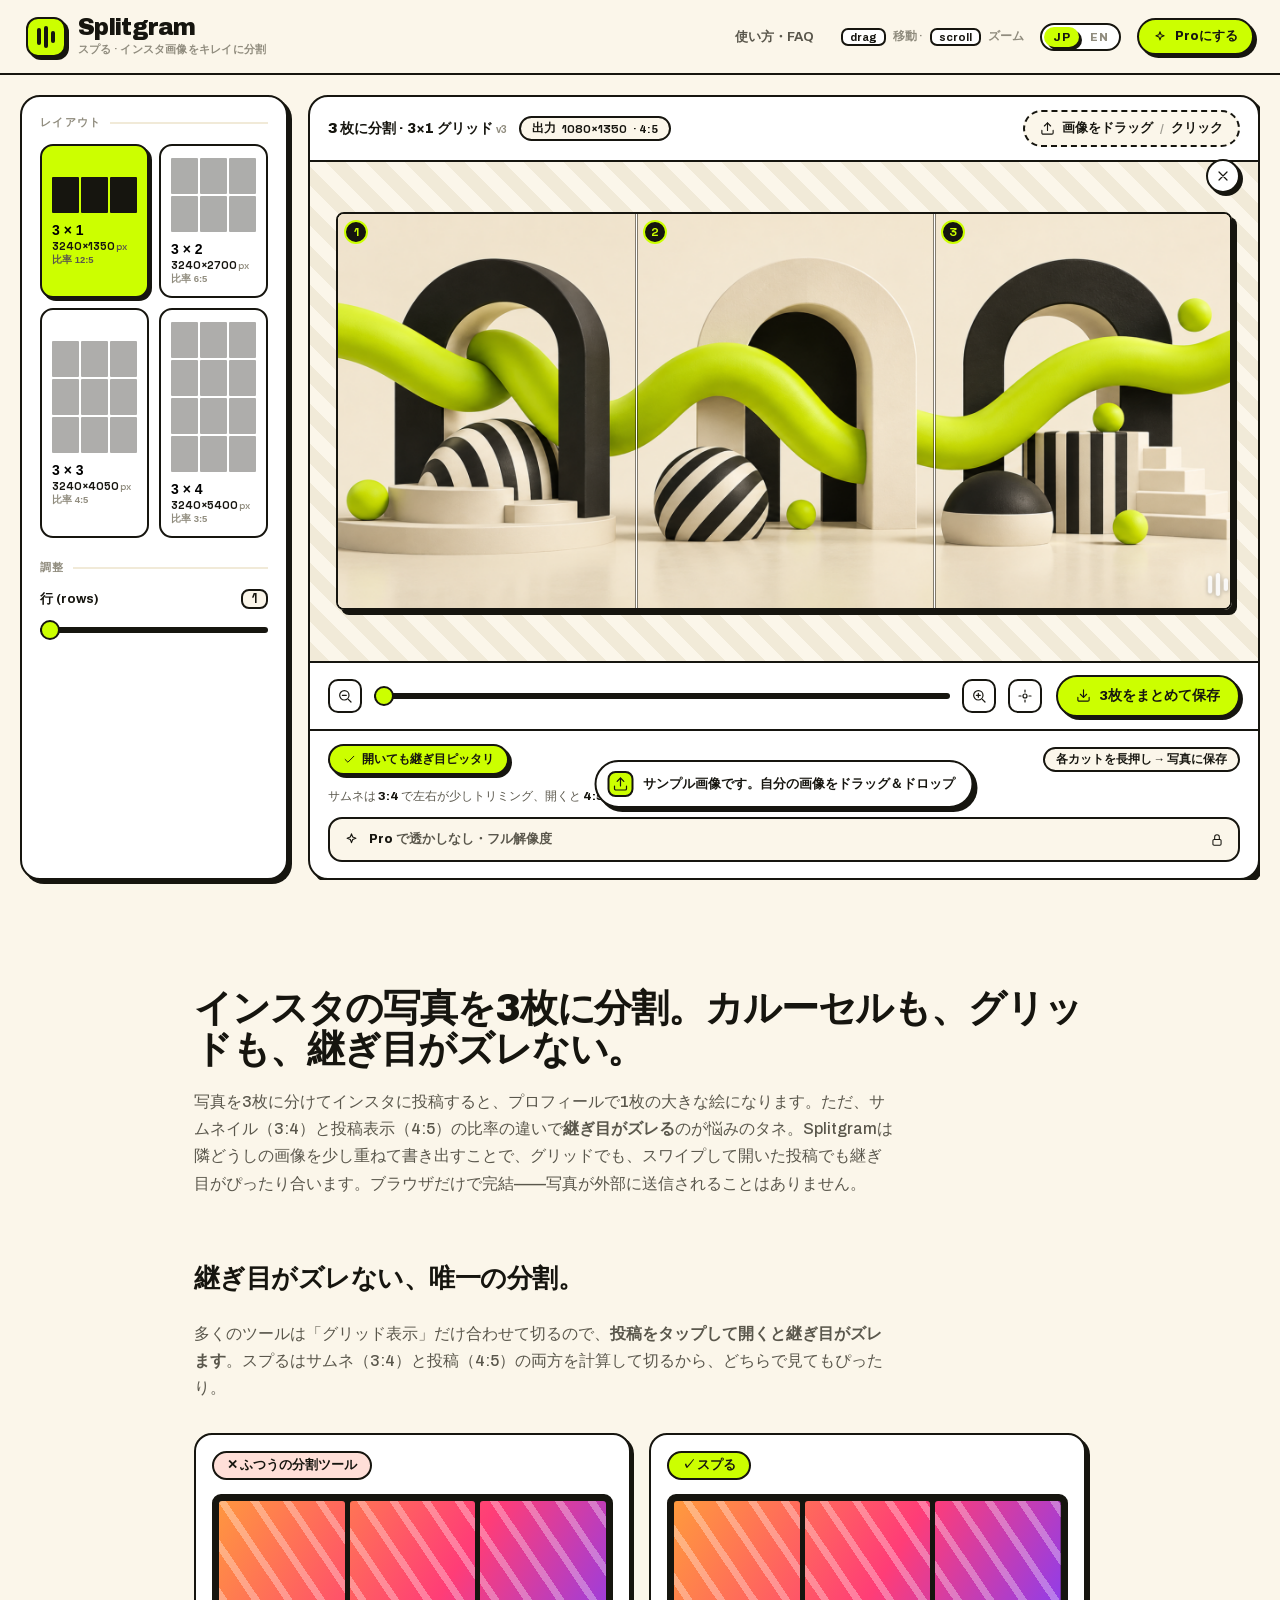
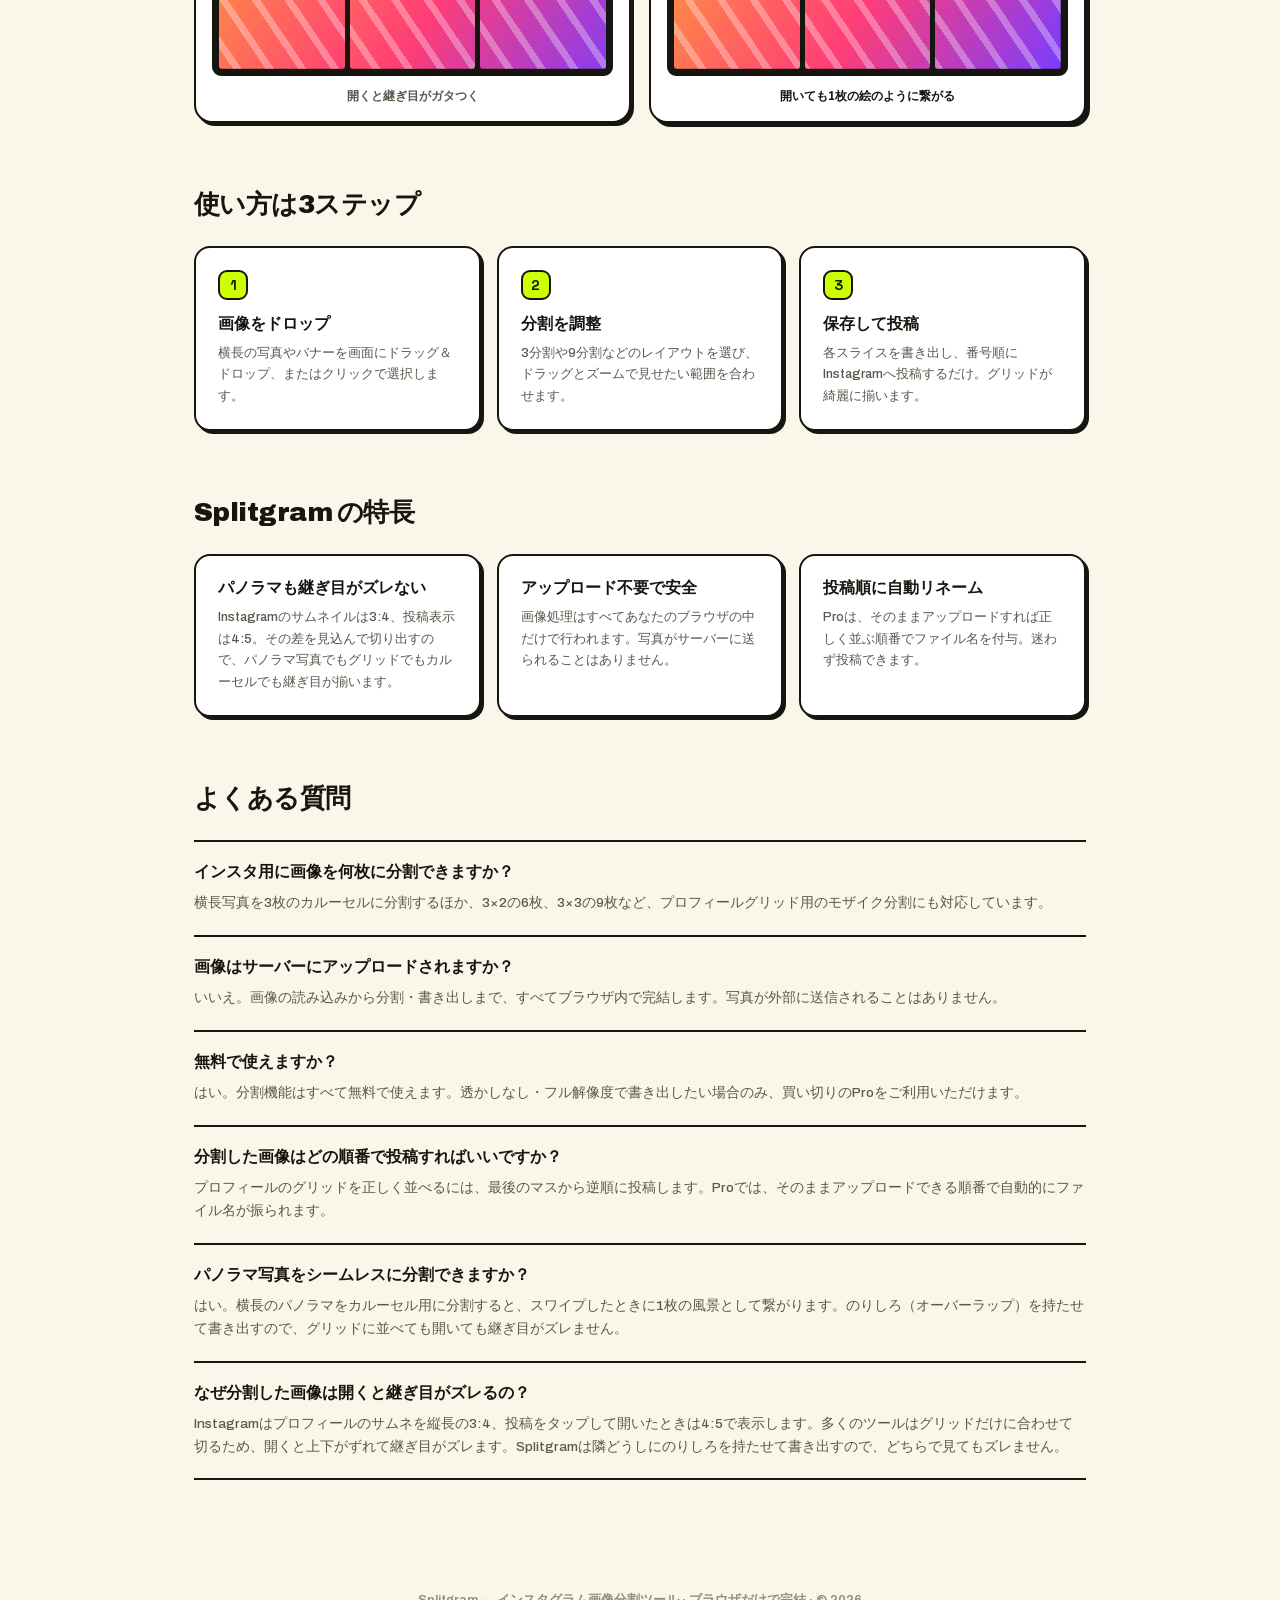
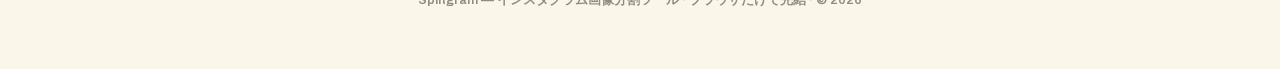
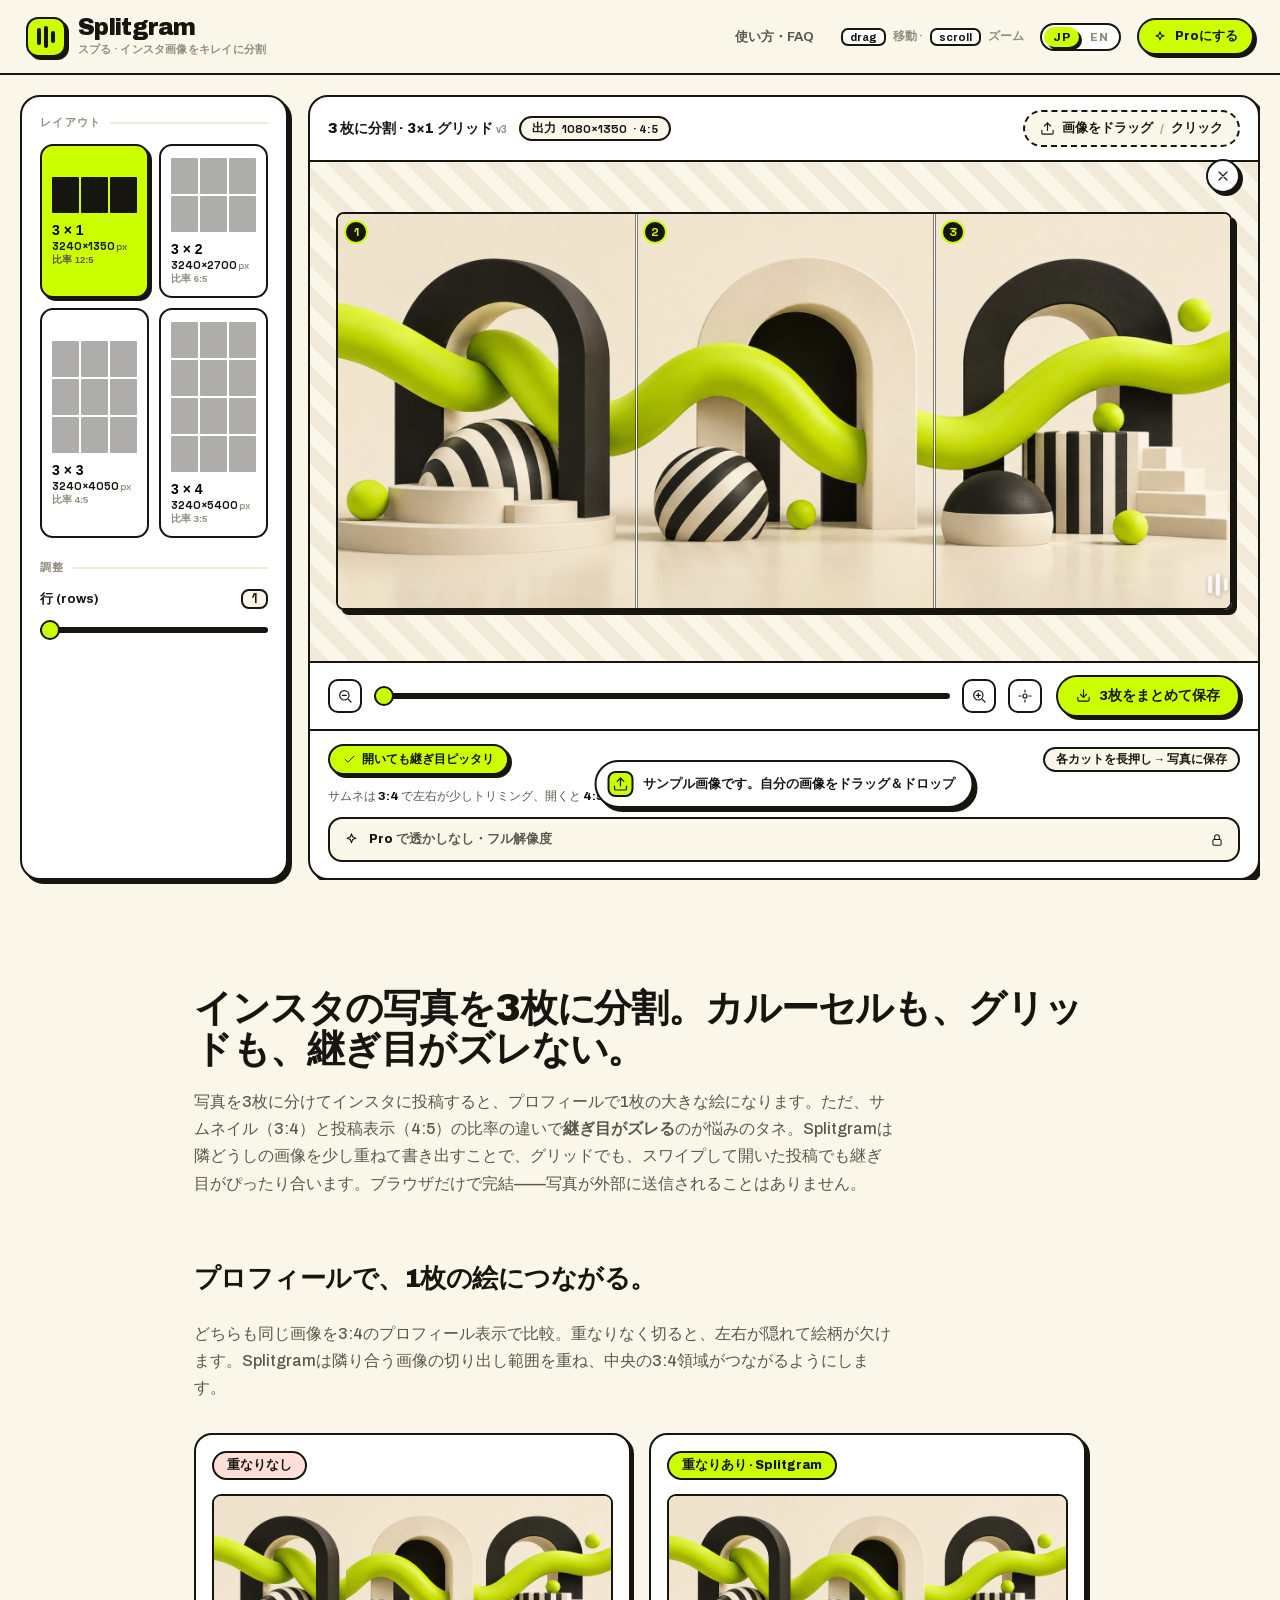
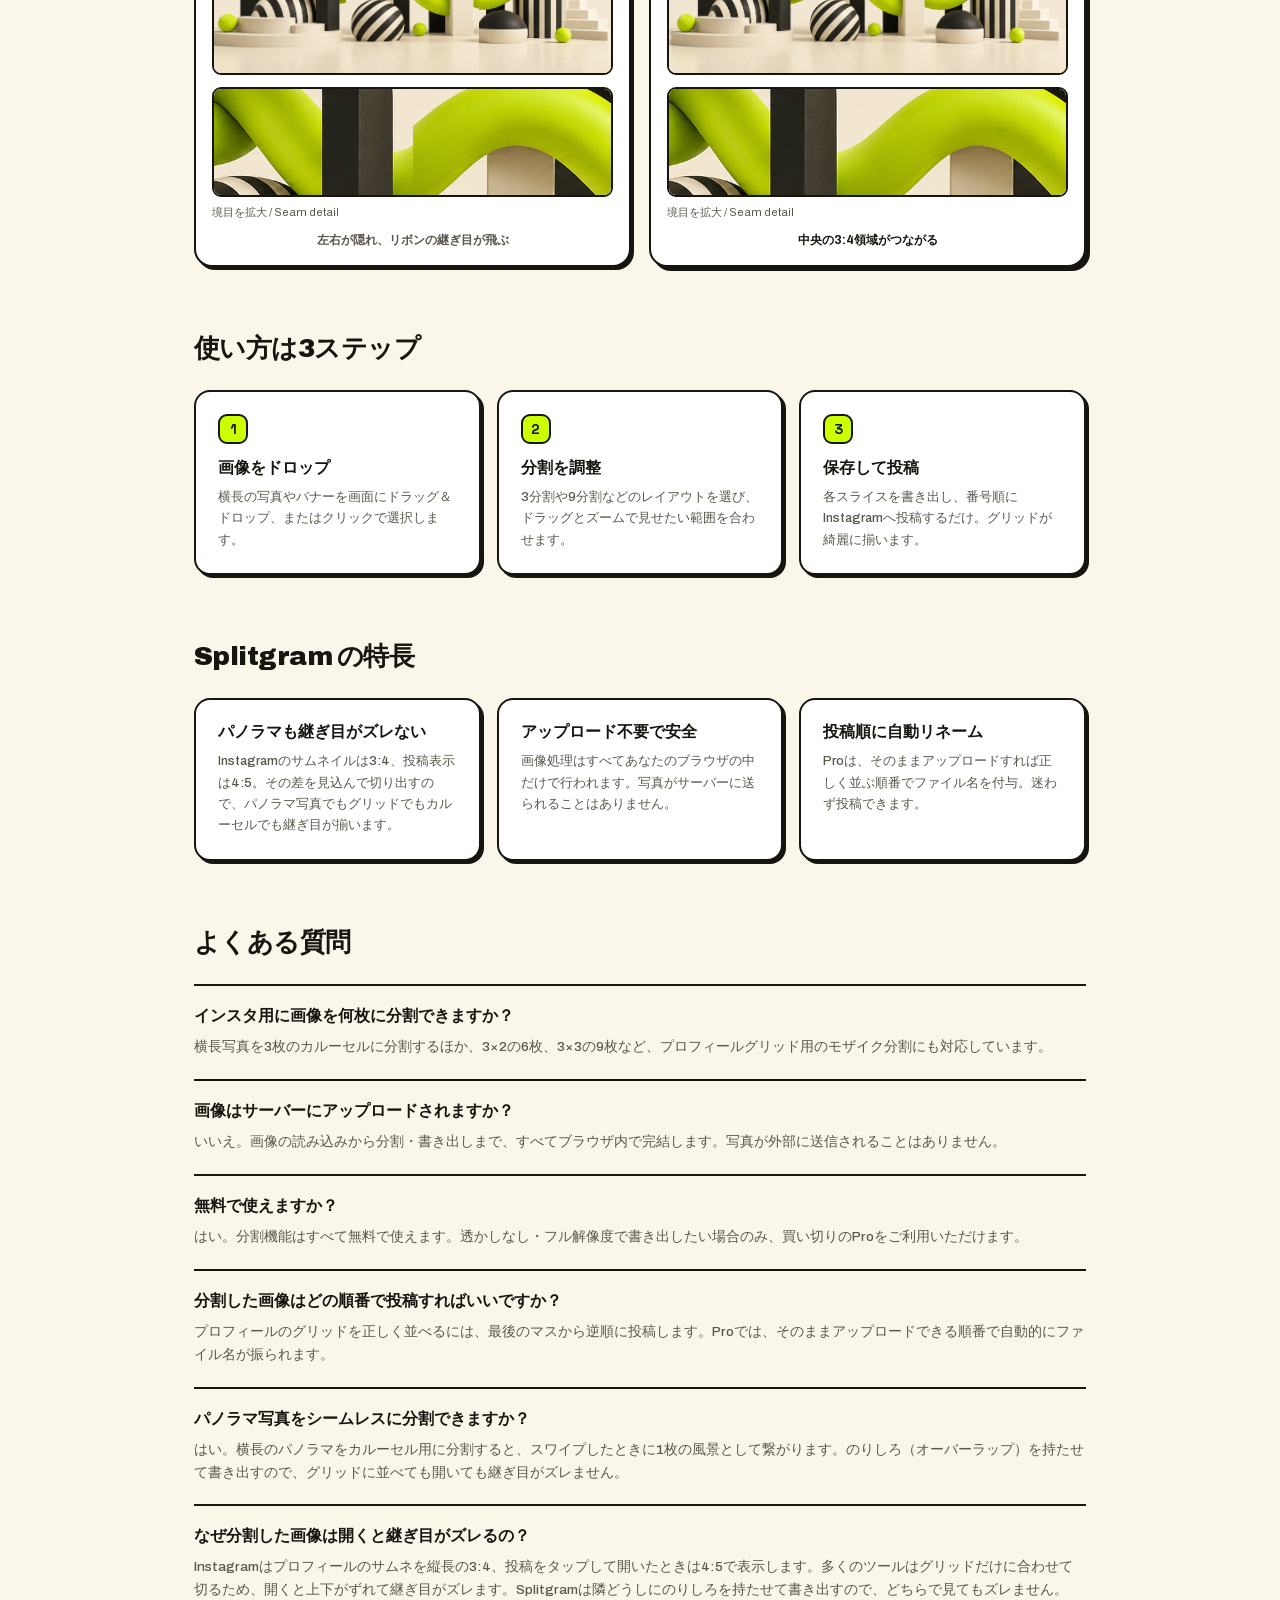
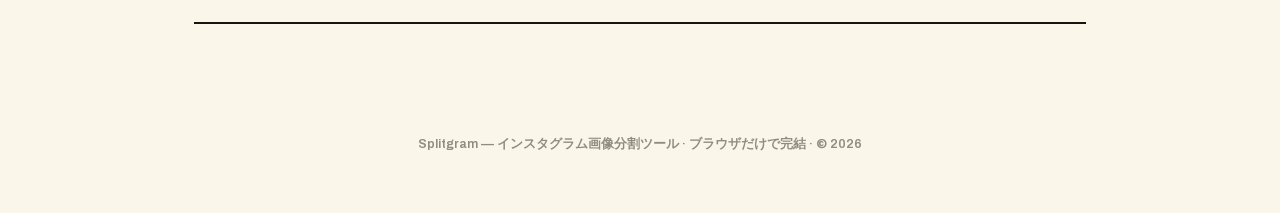
